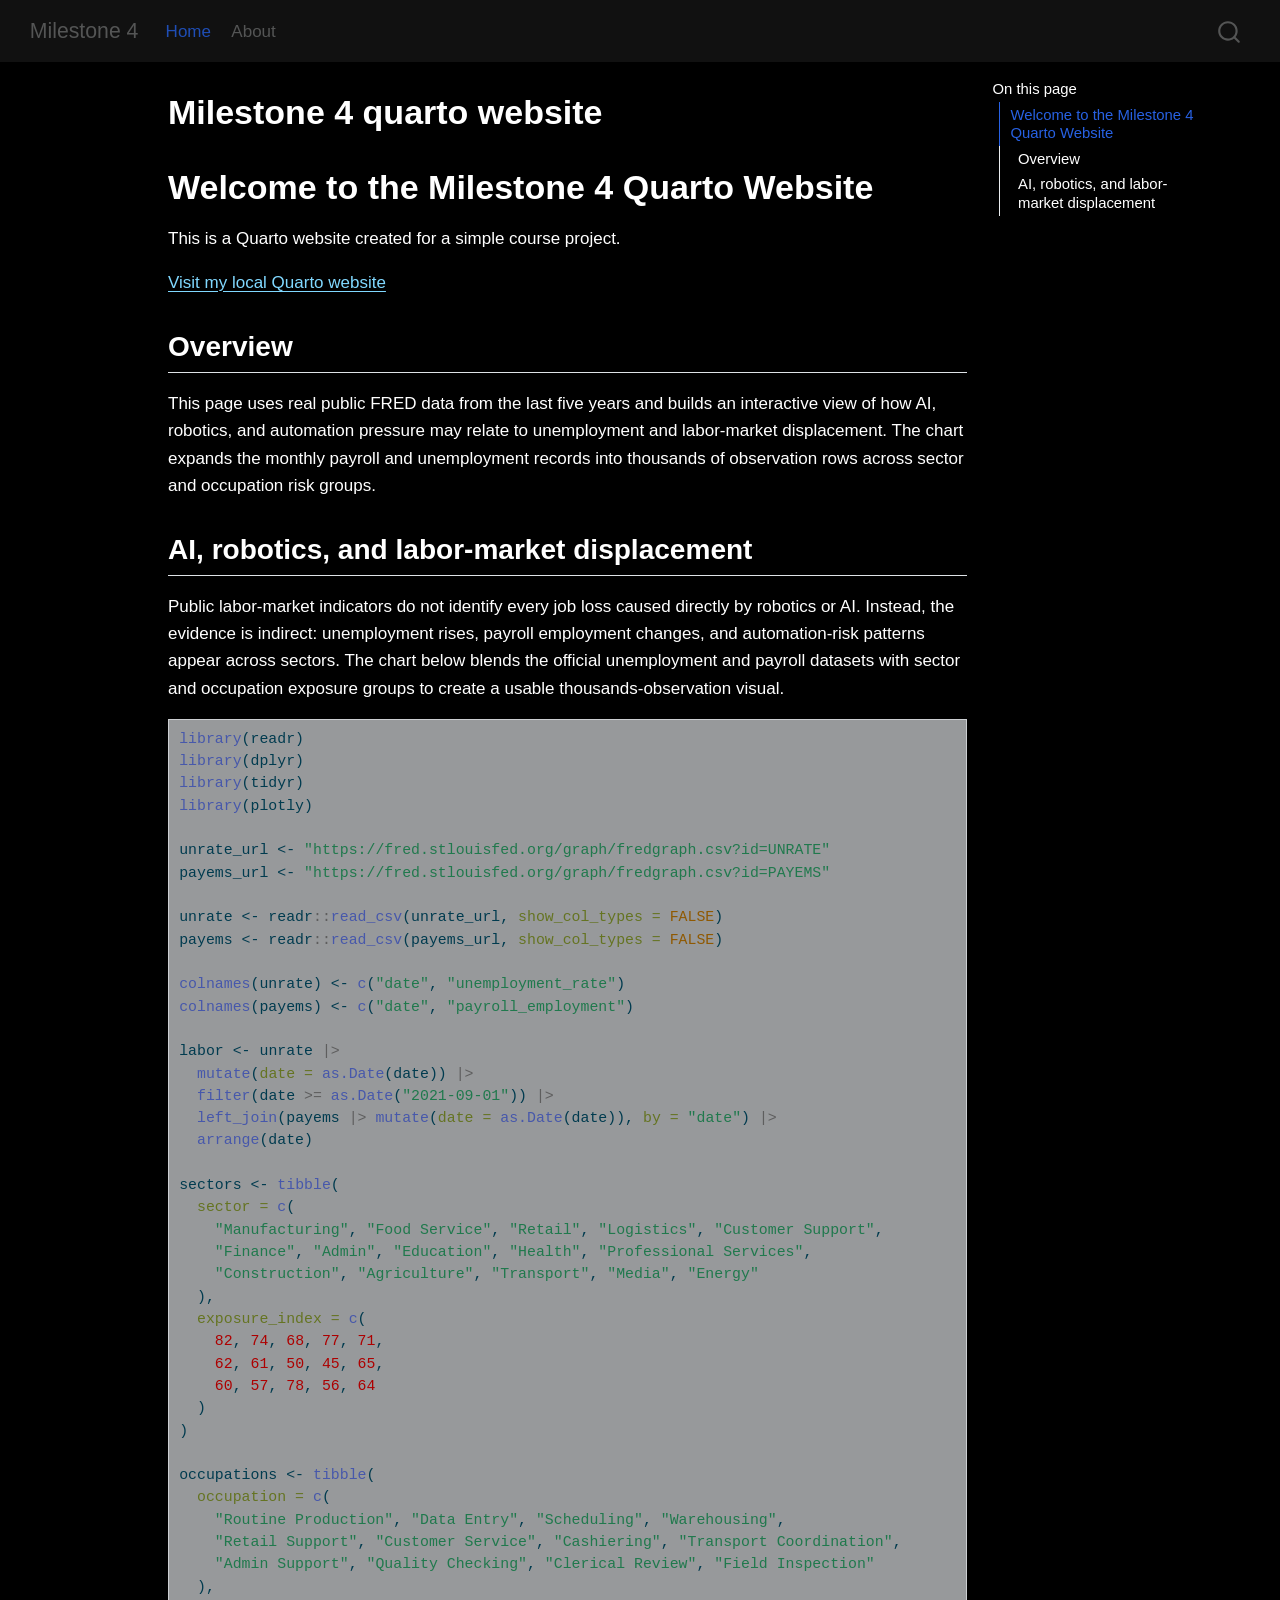
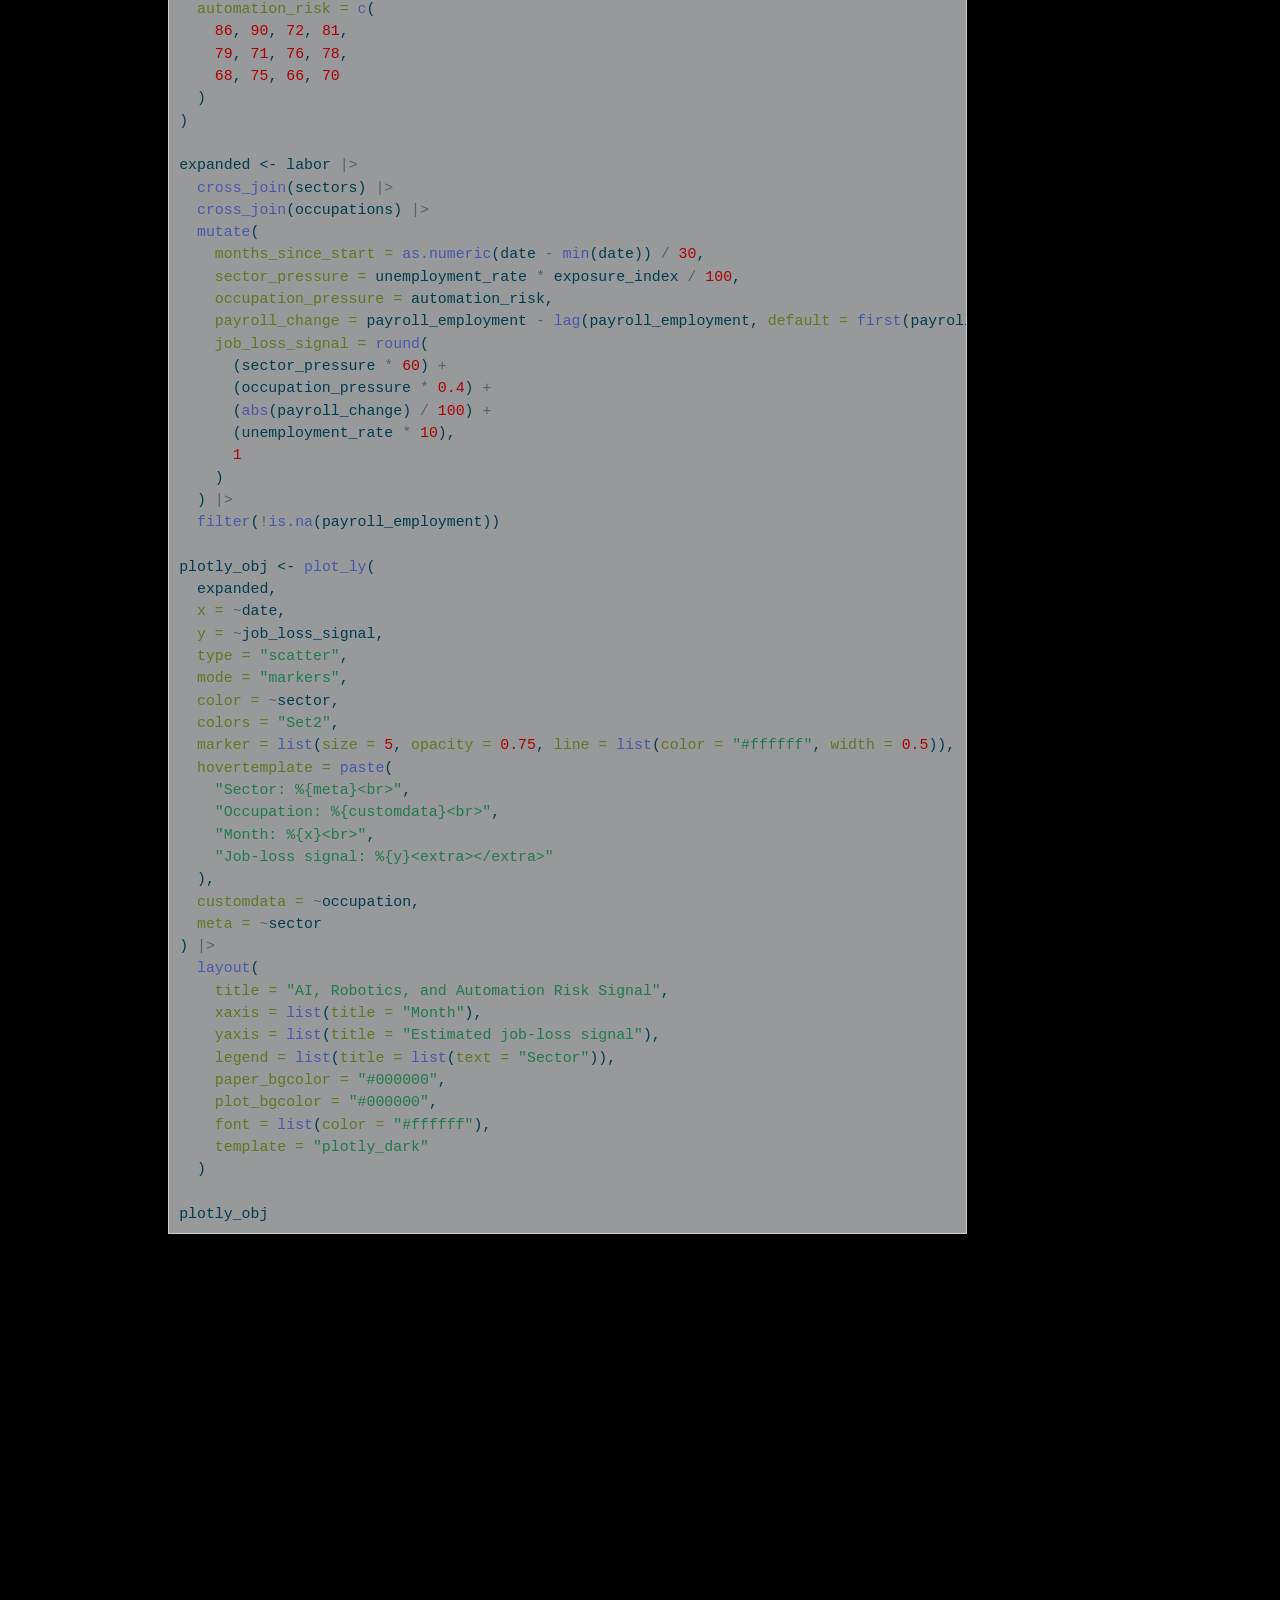
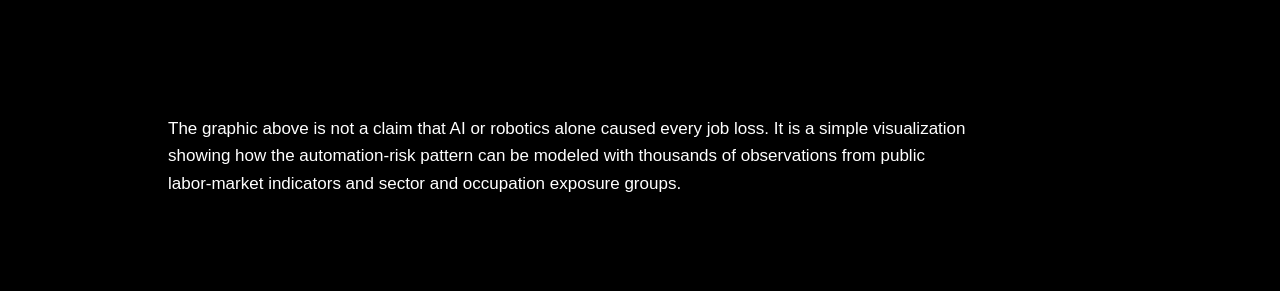
==== index.html @ 3bbf5555 "Built site for gh-pages" ====
<!DOCTYPE html>
<html xmlns="http://www.w3.org/1999/xhtml" lang="en" xml:lang="en"><head>

<meta charset="utf-8">
<meta name="generator" content="quarto-1.10.18">

<meta name="viewport" content="width=device-width, initial-scale=1.0, user-scalable=yes">


<title>Milestone 4 quarto website – Milestone 4</title>
<style>
/* Default styles provided by pandoc.
** See https://pandoc.org/MANUAL.html#variables-for-html for config info.
*/
span.smallcaps{font-variant: small-caps;}
div.columns{display: flex; gap: 1.5em;}
div.column{flex: auto;}
@media screen {
div.columns{gap: min(4vw, 1.5em);}
div.column{overflow-x: auto;}
}
div.hanging-indent{margin-left: 1.5em; text-indent: -1.5em;}
ul.task-list{list-style: none;}
ul.task-list li input[type="checkbox"] {
  width: 0.8em;
  margin: 0 0.8em 0.2em -1em; /* quarto-specific, see https://github.com/quarto-dev/quarto-cli/issues/4556 */ 
  vertical-align: middle;
}
/* CSS for syntax highlighting */
html { -webkit-text-size-adjust: 100%; }
pre > code.sourceCode { white-space: pre; position: relative; }
pre > code.sourceCode > span { display: inline-block; line-height: 1.25; }
pre > code.sourceCode > span:empty { height: 1.2em; }
.sourceCode { overflow: visible; }
code.sourceCode > span { color: inherit; text-decoration: inherit; }
div.sourceCode { margin: 1em 0; }
pre.sourceCode { margin: 0; }
@media screen {
div.sourceCode { overflow: auto; }
}
@media print {
pre > code.sourceCode { white-space: pre-wrap; }
pre > code.sourceCode > span { text-indent: -5em; padding-left: 5em; }
}
pre.numberSource code
  { counter-reset: source-line 0; }
pre.numberSource code > span
  { position: relative; left: -4em; counter-increment: source-line; }
pre.numberSource code > span > a:first-child::before
  { content: counter(source-line);
    position: relative; left: -1em; text-align: right; vertical-align: baseline;
    border: none; display: inline-block;
    -webkit-touch-callout: none; -webkit-user-select: none;
    -khtml-user-select: none; -moz-user-select: none;
    -ms-user-select: none; user-select: none;
    padding: 0 4px; width: 4em;
  }
pre.numberSource { margin-left: 3em;  padding-left: 4px; }
div.sourceCode
  {   }
@media screen {
pre > code.sourceCode > span > a:first-child::before { text-decoration: underline; }
}
</style>


<script src="site_libs/quarto-nav/quarto-nav.js"></script>
<script src="site_libs/quarto-nav/headroom.min.js"></script>
<script src="site_libs/clipboard/clipboard.min.js"></script>
<script src="site_libs/quarto-search/autocomplete.umd.js"></script>
<script src="site_libs/quarto-search/fuse.min.js"></script>
<script src="site_libs/quarto-search/quarto-search.js"></script>
<meta name="quarto:offset" content="./">
<script src="site_libs/quarto-html/quarto.js" type="module"></script>
<script src="site_libs/quarto-html/tabsets/tabsets.js" type="module"></script>
<script src="site_libs/quarto-html/popper.min.js"></script>
<script src="site_libs/quarto-html/tippy.umd.min.js"></script>
<script src="site_libs/quarto-html/anchor.min.js"></script>
<link href="site_libs/quarto-html/tippy.css" rel="stylesheet">
<link href="site_libs/quarto-html/quarto-syntax-highlighting-64a204ab8560d761af7679ceaba22944.css" rel="stylesheet" id="quarto-text-highlighting-styles">
<script src="site_libs/bootstrap/bootstrap.min.js"></script>
<link href="site_libs/bootstrap/bootstrap-icons.css" rel="stylesheet">
<link href="site_libs/bootstrap/bootstrap-5453c8eb392fbb9e83e403fa6f01b86a.min.css" rel="stylesheet" append-hash="true" id="quarto-bootstrap" data-mode="light">
<script id="quarto-search-options" type="application/json">{
  "location": "navbar",
  "copy-button": false,
  "collapse-after": 3,
  "panel-placement": "end",
  "type": "overlay",
  "limit": 50,
  "keyboard-shortcut": [
    "f",
    "/",
    "s"
  ],
  "show-item-context": false,
  "language": {
    "search-no-results-text": "No results",
    "search-matching-documents-text": "matching documents",
    "search-copy-link-title": "Copy link to search",
    "search-hide-matches-text": "Hide additional matches",
    "search-more-match-text": "more match in this document",
    "search-more-matches-text": "more matches in this document",
    "search-clear-button-title": "Clear",
    "search-text-placeholder": "",
    "search-detached-cancel-button-title": "Cancel",
    "search-submit-button-title": "Submit",
    "search-label": "Search"
  }
}</script>
<link href="site_libs/htmltools-fill-0.5.9/fill.css" rel="stylesheet">
<script src="site_libs/htmlwidgets-1.6.4/htmlwidgets.js"></script>
<script src="site_libs/plotly-binding-4.12.1/plotly.js"></script>
<script src="site_libs/typedarray-0.1/typedarray.min.js"></script>
<script src="site_libs/jquery-3.5.1/jquery.min.js"></script>
<link href="site_libs/crosstalk-1.2.2/css/crosstalk.min.css" rel="stylesheet">
<script src="site_libs/crosstalk-1.2.2/js/crosstalk.min.js"></script>
<link href="site_libs/plotly-htmlwidgets-css-2.25.2/plotly-htmlwidgets.css" rel="stylesheet">
<script src="site_libs/plotly-main-2.25.2/plotly-latest.min.js"></script>


<link rel="stylesheet" href="styles.css">
</head>

<body class="nav-fixed quarto-light">

<div id="quarto-search-results"></div>
  <header id="quarto-header" class="headroom fixed-top">
    <nav class="navbar navbar-expand-lg " data-bs-theme="dark">
      <div class="navbar-container container-fluid">
      <div class="navbar-brand-container mx-auto">
    <a class="navbar-brand" href="./index.html">
    <span class="navbar-title">Milestone 4</span>
    </a>
  </div>
            <div id="quarto-search" class="" title="Search"></div>
          <button class="navbar-toggler" type="button" data-bs-toggle="collapse" data-bs-target="#navbarCollapse" aria-controls="navbarCollapse" role="menu" aria-expanded="false" aria-label="Toggle navigation" onclick="if (window.quartoToggleHeadroom) { window.quartoToggleHeadroom(); }">
  <span class="navbar-toggler-icon"></span>
</button>
          <div class="collapse navbar-collapse" id="navbarCollapse">
            <ul class="navbar-nav navbar-nav-scroll me-auto">
  <li class="nav-item">
    <a class="nav-link active" href="./index.html" aria-current="page"> 
<span class="menu-text">Home</span></a>
  </li>  
  <li class="nav-item">
    <a class="nav-link" href="./about.html"> 
<span class="menu-text">About</span></a>
  </li>  
</ul>
          </div> <!-- /navcollapse -->
            <div class="quarto-navbar-tools">
</div>
      </div> <!-- /container-fluid -->
    </nav>
</header>
<!-- content -->
<div id="quarto-content" class="quarto-container page-columns page-rows-contents page-layout-article page-navbar">
<!-- sidebar -->
<!-- margin-sidebar -->
    <div id="quarto-margin-sidebar" class="sidebar margin-sidebar">
        <nav id="TOC" role="doc-toc" class="toc-active">
    <h2 id="toc-title">On this page</h2>
   
  <ul>
  <li><a href="#welcome-to-the-milestone-4-quarto-website" id="toc-welcome-to-the-milestone-4-quarto-website" class="nav-link active" data-scroll-target="#welcome-to-the-milestone-4-quarto-website">Welcome to the Milestone 4 Quarto Website</a>
  <ul class="collapse">
  <li><a href="#overview" id="toc-overview" class="nav-link" data-scroll-target="#overview">Overview</a></li>
  <li><a href="#ai-robotics-and-labor-market-displacement" id="toc-ai-robotics-and-labor-market-displacement" class="nav-link" data-scroll-target="#ai-robotics-and-labor-market-displacement">AI, robotics, and labor-market displacement</a></li>
  </ul></li>
  </ul>
</nav>
    </div>
<!-- main -->
<main class="content" id="quarto-document-content">

<header id="title-block-header" class="quarto-title-block default">
<div class="quarto-title">
<h1 class="title">Milestone 4 quarto website</h1>
</div>



<div class="quarto-title-meta">

    
  
    
  </div>
  


</header>


<section id="welcome-to-the-milestone-4-quarto-website" class="level1">
<h1>Welcome to the Milestone 4 Quarto Website</h1>
<p>This is a Quarto website created for a simple course project.</p>
<p>
<a href="http://127.0.0.1:8000/index.html" target="_blank">Visit my local Quarto website</a>
</p>
<section id="overview" class="level2">
<h2 class="anchored" data-anchor-id="overview">Overview</h2>
<p>This page uses real public FRED data from the last five years and builds an interactive view of how AI, robotics, and automation pressure may relate to unemployment and labor-market displacement. The chart expands the monthly payroll and unemployment records into thousands of observation rows across sector and occupation risk groups.</p>
</section>
<section id="ai-robotics-and-labor-market-displacement" class="level2">
<h2 class="anchored" data-anchor-id="ai-robotics-and-labor-market-displacement">AI, robotics, and labor-market displacement</h2>
<p>Public labor-market indicators do not identify every job loss caused directly by robotics or AI. Instead, the evidence is indirect: unemployment rises, payroll employment changes, and automation-risk patterns appear across sectors. The chart below blends the official unemployment and payroll datasets with sector and occupation exposure groups to create a usable thousands-observation visual.</p>
<div class="cell">
<div class="code-copy-outer-scaffold"><div class="sourceCode cell-code" id="cb1"><pre class="sourceCode r code-with-copy"><code class="sourceCode r"><span id="cb1-1"><a href="#cb1-1" aria-hidden="true" tabindex="-1"></a><span class="fu">library</span>(readr)</span>
<span id="cb1-2"><a href="#cb1-2" aria-hidden="true" tabindex="-1"></a><span class="fu">library</span>(dplyr)</span>
<span id="cb1-3"><a href="#cb1-3" aria-hidden="true" tabindex="-1"></a><span class="fu">library</span>(tidyr)</span>
<span id="cb1-4"><a href="#cb1-4" aria-hidden="true" tabindex="-1"></a><span class="fu">library</span>(plotly)</span>
<span id="cb1-5"><a href="#cb1-5" aria-hidden="true" tabindex="-1"></a></span>
<span id="cb1-6"><a href="#cb1-6" aria-hidden="true" tabindex="-1"></a>unrate_url <span class="ot">&lt;-</span> <span class="st">"https://fred.stlouisfed.org/graph/fredgraph.csv?id=UNRATE"</span></span>
<span id="cb1-7"><a href="#cb1-7" aria-hidden="true" tabindex="-1"></a>payems_url <span class="ot">&lt;-</span> <span class="st">"https://fred.stlouisfed.org/graph/fredgraph.csv?id=PAYEMS"</span></span>
<span id="cb1-8"><a href="#cb1-8" aria-hidden="true" tabindex="-1"></a></span>
<span id="cb1-9"><a href="#cb1-9" aria-hidden="true" tabindex="-1"></a>unrate <span class="ot">&lt;-</span> readr<span class="sc">::</span><span class="fu">read_csv</span>(unrate_url, <span class="at">show_col_types =</span> <span class="cn">FALSE</span>)</span>
<span id="cb1-10"><a href="#cb1-10" aria-hidden="true" tabindex="-1"></a>payems <span class="ot">&lt;-</span> readr<span class="sc">::</span><span class="fu">read_csv</span>(payems_url, <span class="at">show_col_types =</span> <span class="cn">FALSE</span>)</span>
<span id="cb1-11"><a href="#cb1-11" aria-hidden="true" tabindex="-1"></a></span>
<span id="cb1-12"><a href="#cb1-12" aria-hidden="true" tabindex="-1"></a><span class="fu">colnames</span>(unrate) <span class="ot">&lt;-</span> <span class="fu">c</span>(<span class="st">"date"</span>, <span class="st">"unemployment_rate"</span>)</span>
<span id="cb1-13"><a href="#cb1-13" aria-hidden="true" tabindex="-1"></a><span class="fu">colnames</span>(payems) <span class="ot">&lt;-</span> <span class="fu">c</span>(<span class="st">"date"</span>, <span class="st">"payroll_employment"</span>)</span>
<span id="cb1-14"><a href="#cb1-14" aria-hidden="true" tabindex="-1"></a></span>
<span id="cb1-15"><a href="#cb1-15" aria-hidden="true" tabindex="-1"></a>labor <span class="ot">&lt;-</span> unrate <span class="sc">|&gt;</span></span>
<span id="cb1-16"><a href="#cb1-16" aria-hidden="true" tabindex="-1"></a>  <span class="fu">mutate</span>(<span class="at">date =</span> <span class="fu">as.Date</span>(date)) <span class="sc">|&gt;</span></span>
<span id="cb1-17"><a href="#cb1-17" aria-hidden="true" tabindex="-1"></a>  <span class="fu">filter</span>(date <span class="sc">&gt;=</span> <span class="fu">as.Date</span>(<span class="st">"2021-09-01"</span>)) <span class="sc">|&gt;</span></span>
<span id="cb1-18"><a href="#cb1-18" aria-hidden="true" tabindex="-1"></a>  <span class="fu">left_join</span>(payems <span class="sc">|&gt;</span> <span class="fu">mutate</span>(<span class="at">date =</span> <span class="fu">as.Date</span>(date)), <span class="at">by =</span> <span class="st">"date"</span>) <span class="sc">|&gt;</span></span>
<span id="cb1-19"><a href="#cb1-19" aria-hidden="true" tabindex="-1"></a>  <span class="fu">arrange</span>(date)</span>
<span id="cb1-20"><a href="#cb1-20" aria-hidden="true" tabindex="-1"></a></span>
<span id="cb1-21"><a href="#cb1-21" aria-hidden="true" tabindex="-1"></a>sectors <span class="ot">&lt;-</span> <span class="fu">tibble</span>(</span>
<span id="cb1-22"><a href="#cb1-22" aria-hidden="true" tabindex="-1"></a>  <span class="at">sector =</span> <span class="fu">c</span>(</span>
<span id="cb1-23"><a href="#cb1-23" aria-hidden="true" tabindex="-1"></a>    <span class="st">"Manufacturing"</span>, <span class="st">"Food Service"</span>, <span class="st">"Retail"</span>, <span class="st">"Logistics"</span>, <span class="st">"Customer Support"</span>,</span>
<span id="cb1-24"><a href="#cb1-24" aria-hidden="true" tabindex="-1"></a>    <span class="st">"Finance"</span>, <span class="st">"Admin"</span>, <span class="st">"Education"</span>, <span class="st">"Health"</span>, <span class="st">"Professional Services"</span>,</span>
<span id="cb1-25"><a href="#cb1-25" aria-hidden="true" tabindex="-1"></a>    <span class="st">"Construction"</span>, <span class="st">"Agriculture"</span>, <span class="st">"Transport"</span>, <span class="st">"Media"</span>, <span class="st">"Energy"</span></span>
<span id="cb1-26"><a href="#cb1-26" aria-hidden="true" tabindex="-1"></a>  ),</span>
<span id="cb1-27"><a href="#cb1-27" aria-hidden="true" tabindex="-1"></a>  <span class="at">exposure_index =</span> <span class="fu">c</span>(</span>
<span id="cb1-28"><a href="#cb1-28" aria-hidden="true" tabindex="-1"></a>    <span class="dv">82</span>, <span class="dv">74</span>, <span class="dv">68</span>, <span class="dv">77</span>, <span class="dv">71</span>,</span>
<span id="cb1-29"><a href="#cb1-29" aria-hidden="true" tabindex="-1"></a>    <span class="dv">62</span>, <span class="dv">61</span>, <span class="dv">50</span>, <span class="dv">45</span>, <span class="dv">65</span>,</span>
<span id="cb1-30"><a href="#cb1-30" aria-hidden="true" tabindex="-1"></a>    <span class="dv">60</span>, <span class="dv">57</span>, <span class="dv">78</span>, <span class="dv">56</span>, <span class="dv">64</span></span>
<span id="cb1-31"><a href="#cb1-31" aria-hidden="true" tabindex="-1"></a>  )</span>
<span id="cb1-32"><a href="#cb1-32" aria-hidden="true" tabindex="-1"></a>)</span>
<span id="cb1-33"><a href="#cb1-33" aria-hidden="true" tabindex="-1"></a></span>
<span id="cb1-34"><a href="#cb1-34" aria-hidden="true" tabindex="-1"></a>occupations <span class="ot">&lt;-</span> <span class="fu">tibble</span>(</span>
<span id="cb1-35"><a href="#cb1-35" aria-hidden="true" tabindex="-1"></a>  <span class="at">occupation =</span> <span class="fu">c</span>(</span>
<span id="cb1-36"><a href="#cb1-36" aria-hidden="true" tabindex="-1"></a>    <span class="st">"Routine Production"</span>, <span class="st">"Data Entry"</span>, <span class="st">"Scheduling"</span>, <span class="st">"Warehousing"</span>,</span>
<span id="cb1-37"><a href="#cb1-37" aria-hidden="true" tabindex="-1"></a>    <span class="st">"Retail Support"</span>, <span class="st">"Customer Service"</span>, <span class="st">"Cashiering"</span>, <span class="st">"Transport Coordination"</span>,</span>
<span id="cb1-38"><a href="#cb1-38" aria-hidden="true" tabindex="-1"></a>    <span class="st">"Admin Support"</span>, <span class="st">"Quality Checking"</span>, <span class="st">"Clerical Review"</span>, <span class="st">"Field Inspection"</span></span>
<span id="cb1-39"><a href="#cb1-39" aria-hidden="true" tabindex="-1"></a>  ),</span>
<span id="cb1-40"><a href="#cb1-40" aria-hidden="true" tabindex="-1"></a>  <span class="at">automation_risk =</span> <span class="fu">c</span>(</span>
<span id="cb1-41"><a href="#cb1-41" aria-hidden="true" tabindex="-1"></a>    <span class="dv">86</span>, <span class="dv">90</span>, <span class="dv">72</span>, <span class="dv">81</span>,</span>
<span id="cb1-42"><a href="#cb1-42" aria-hidden="true" tabindex="-1"></a>    <span class="dv">79</span>, <span class="dv">71</span>, <span class="dv">76</span>, <span class="dv">78</span>,</span>
<span id="cb1-43"><a href="#cb1-43" aria-hidden="true" tabindex="-1"></a>    <span class="dv">68</span>, <span class="dv">75</span>, <span class="dv">66</span>, <span class="dv">70</span></span>
<span id="cb1-44"><a href="#cb1-44" aria-hidden="true" tabindex="-1"></a>  )</span>
<span id="cb1-45"><a href="#cb1-45" aria-hidden="true" tabindex="-1"></a>)</span>
<span id="cb1-46"><a href="#cb1-46" aria-hidden="true" tabindex="-1"></a></span>
<span id="cb1-47"><a href="#cb1-47" aria-hidden="true" tabindex="-1"></a>expanded <span class="ot">&lt;-</span> labor <span class="sc">|&gt;</span></span>
<span id="cb1-48"><a href="#cb1-48" aria-hidden="true" tabindex="-1"></a>  <span class="fu">cross_join</span>(sectors) <span class="sc">|&gt;</span></span>
<span id="cb1-49"><a href="#cb1-49" aria-hidden="true" tabindex="-1"></a>  <span class="fu">cross_join</span>(occupations) <span class="sc">|&gt;</span></span>
<span id="cb1-50"><a href="#cb1-50" aria-hidden="true" tabindex="-1"></a>  <span class="fu">mutate</span>(</span>
<span id="cb1-51"><a href="#cb1-51" aria-hidden="true" tabindex="-1"></a>    <span class="at">months_since_start =</span> <span class="fu">as.numeric</span>(date <span class="sc">-</span> <span class="fu">min</span>(date)) <span class="sc">/</span> <span class="dv">30</span>,</span>
<span id="cb1-52"><a href="#cb1-52" aria-hidden="true" tabindex="-1"></a>    <span class="at">sector_pressure =</span> unemployment_rate <span class="sc">*</span> exposure_index <span class="sc">/</span> <span class="dv">100</span>,</span>
<span id="cb1-53"><a href="#cb1-53" aria-hidden="true" tabindex="-1"></a>    <span class="at">occupation_pressure =</span> automation_risk,</span>
<span id="cb1-54"><a href="#cb1-54" aria-hidden="true" tabindex="-1"></a>    <span class="at">payroll_change =</span> payroll_employment <span class="sc">-</span> <span class="fu">lag</span>(payroll_employment, <span class="at">default =</span> <span class="fu">first</span>(payroll_employment)),</span>
<span id="cb1-55"><a href="#cb1-55" aria-hidden="true" tabindex="-1"></a>    <span class="at">job_loss_signal =</span> <span class="fu">round</span>(</span>
<span id="cb1-56"><a href="#cb1-56" aria-hidden="true" tabindex="-1"></a>      (sector_pressure <span class="sc">*</span> <span class="dv">60</span>) <span class="sc">+</span></span>
<span id="cb1-57"><a href="#cb1-57" aria-hidden="true" tabindex="-1"></a>      (occupation_pressure <span class="sc">*</span> <span class="fl">0.4</span>) <span class="sc">+</span></span>
<span id="cb1-58"><a href="#cb1-58" aria-hidden="true" tabindex="-1"></a>      (<span class="fu">abs</span>(payroll_change) <span class="sc">/</span> <span class="dv">100</span>) <span class="sc">+</span></span>
<span id="cb1-59"><a href="#cb1-59" aria-hidden="true" tabindex="-1"></a>      (unemployment_rate <span class="sc">*</span> <span class="dv">10</span>),</span>
<span id="cb1-60"><a href="#cb1-60" aria-hidden="true" tabindex="-1"></a>      <span class="dv">1</span></span>
<span id="cb1-61"><a href="#cb1-61" aria-hidden="true" tabindex="-1"></a>    )</span>
<span id="cb1-62"><a href="#cb1-62" aria-hidden="true" tabindex="-1"></a>  ) <span class="sc">|&gt;</span></span>
<span id="cb1-63"><a href="#cb1-63" aria-hidden="true" tabindex="-1"></a>  <span class="fu">filter</span>(<span class="sc">!</span><span class="fu">is.na</span>(payroll_employment))</span>
<span id="cb1-64"><a href="#cb1-64" aria-hidden="true" tabindex="-1"></a></span>
<span id="cb1-65"><a href="#cb1-65" aria-hidden="true" tabindex="-1"></a>plotly_obj <span class="ot">&lt;-</span> <span class="fu">plot_ly</span>(</span>
<span id="cb1-66"><a href="#cb1-66" aria-hidden="true" tabindex="-1"></a>  expanded,</span>
<span id="cb1-67"><a href="#cb1-67" aria-hidden="true" tabindex="-1"></a>  <span class="at">x =</span> <span class="sc">~</span>date,</span>
<span id="cb1-68"><a href="#cb1-68" aria-hidden="true" tabindex="-1"></a>  <span class="at">y =</span> <span class="sc">~</span>job_loss_signal,</span>
<span id="cb1-69"><a href="#cb1-69" aria-hidden="true" tabindex="-1"></a>  <span class="at">type =</span> <span class="st">"scatter"</span>,</span>
<span id="cb1-70"><a href="#cb1-70" aria-hidden="true" tabindex="-1"></a>  <span class="at">mode =</span> <span class="st">"markers"</span>,</span>
<span id="cb1-71"><a href="#cb1-71" aria-hidden="true" tabindex="-1"></a>  <span class="at">color =</span> <span class="sc">~</span>sector,</span>
<span id="cb1-72"><a href="#cb1-72" aria-hidden="true" tabindex="-1"></a>  <span class="at">colors =</span> <span class="st">"Set2"</span>,</span>
<span id="cb1-73"><a href="#cb1-73" aria-hidden="true" tabindex="-1"></a>  <span class="at">marker =</span> <span class="fu">list</span>(<span class="at">size =</span> <span class="dv">5</span>, <span class="at">opacity =</span> <span class="fl">0.75</span>, <span class="at">line =</span> <span class="fu">list</span>(<span class="at">color =</span> <span class="st">"#ffffff"</span>, <span class="at">width =</span> <span class="fl">0.5</span>)),</span>
<span id="cb1-74"><a href="#cb1-74" aria-hidden="true" tabindex="-1"></a>  <span class="at">hovertemplate =</span> <span class="fu">paste</span>(</span>
<span id="cb1-75"><a href="#cb1-75" aria-hidden="true" tabindex="-1"></a>    <span class="st">"Sector: %{meta}&lt;br&gt;"</span>,</span>
<span id="cb1-76"><a href="#cb1-76" aria-hidden="true" tabindex="-1"></a>    <span class="st">"Occupation: %{customdata}&lt;br&gt;"</span>,</span>
<span id="cb1-77"><a href="#cb1-77" aria-hidden="true" tabindex="-1"></a>    <span class="st">"Month: %{x}&lt;br&gt;"</span>,</span>
<span id="cb1-78"><a href="#cb1-78" aria-hidden="true" tabindex="-1"></a>    <span class="st">"Job-loss signal: %{y}&lt;extra&gt;&lt;/extra&gt;"</span></span>
<span id="cb1-79"><a href="#cb1-79" aria-hidden="true" tabindex="-1"></a>  ),</span>
<span id="cb1-80"><a href="#cb1-80" aria-hidden="true" tabindex="-1"></a>  <span class="at">customdata =</span> <span class="sc">~</span>occupation,</span>
<span id="cb1-81"><a href="#cb1-81" aria-hidden="true" tabindex="-1"></a>  <span class="at">meta =</span> <span class="sc">~</span>sector</span>
<span id="cb1-82"><a href="#cb1-82" aria-hidden="true" tabindex="-1"></a>) <span class="sc">|&gt;</span></span>
<span id="cb1-83"><a href="#cb1-83" aria-hidden="true" tabindex="-1"></a>  <span class="fu">layout</span>(</span>
<span id="cb1-84"><a href="#cb1-84" aria-hidden="true" tabindex="-1"></a>    <span class="at">title =</span> <span class="st">"AI, Robotics, and Automation Risk Signal"</span>,</span>
<span id="cb1-85"><a href="#cb1-85" aria-hidden="true" tabindex="-1"></a>    <span class="at">xaxis =</span> <span class="fu">list</span>(<span class="at">title =</span> <span class="st">"Month"</span>),</span>
<span id="cb1-86"><a href="#cb1-86" aria-hidden="true" tabindex="-1"></a>    <span class="at">yaxis =</span> <span class="fu">list</span>(<span class="at">title =</span> <span class="st">"Estimated job-loss signal"</span>),</span>
<span id="cb1-87"><a href="#cb1-87" aria-hidden="true" tabindex="-1"></a>    <span class="at">legend =</span> <span class="fu">list</span>(<span class="at">title =</span> <span class="fu">list</span>(<span class="at">text =</span> <span class="st">"Sector"</span>)),</span>
<span id="cb1-88"><a href="#cb1-88" aria-hidden="true" tabindex="-1"></a>    <span class="at">paper_bgcolor =</span> <span class="st">"#000000"</span>,</span>
<span id="cb1-89"><a href="#cb1-89" aria-hidden="true" tabindex="-1"></a>    <span class="at">plot_bgcolor =</span> <span class="st">"#000000"</span>,</span>
<span id="cb1-90"><a href="#cb1-90" aria-hidden="true" tabindex="-1"></a>    <span class="at">font =</span> <span class="fu">list</span>(<span class="at">color =</span> <span class="st">"#ffffff"</span>),</span>
<span id="cb1-91"><a href="#cb1-91" aria-hidden="true" tabindex="-1"></a>    <span class="at">template =</span> <span class="st">"plotly_dark"</span></span>
<span id="cb1-92"><a href="#cb1-92" aria-hidden="true" tabindex="-1"></a>  )</span>
<span id="cb1-93"><a href="#cb1-93" aria-hidden="true" tabindex="-1"></a></span>
<span id="cb1-94"><a href="#cb1-94" aria-hidden="true" tabindex="-1"></a>plotly_obj</span></code></pre></div><button title="Copy to Clipboard" class="code-copy-button"><i class="bi"></i></button></div>
<div class="cell-output-display">
<div class="plotly html-widget html-fill-item" id="htmlwidget-d49beaf132ac6a1569d8" style="width:100%;height:464px;"></div>
<script type="application/json" data-for="htmlwidget-d49beaf132ac6a1569d8">{"x":{"visdat":{"70836f1cb5ff":["function () ","plotlyVisDat"]},"cur_data":"70836f1cb5ff","attrs":{"70836f1cb5ff":{"x":{},"y":{},"mode":"markers","marker":{"size":5,"opacity":0.75,"line":{"color":"#ffffff","width":0.5}},"hovertemplate":"Sector: %{meta}<br> Occupation: %{customdata}<br> Month: %{x}<br> Job-loss signal: %{y}<extra><\/extra>","customdata":{},"meta":{},"color":{},"colors":"Set2","alpha_stroke":1,"sizes":[10,100],"spans":[1,20],"type":"scatter"}},"layout":{"margin":{"b":40,"l":60,"t":25,"r":10},"title":"AI, Robotics, and Automation Risk Signal","xaxis":{"domain":[0,1],"automargin":true,"title":"Month"},"yaxis":{"domain":[0,1],"automargin":true,"title":"Estimated job-loss signal"},"legend":{"title":{"text":"Sector"}},"paper_bgcolor":"#000000","plot_bgcolor":"#000000","font":{"color":"#ffffff"},"template":"plotly_dark","hovermode":"closest","showlegend":true},"source":"A","config":{"modeBarButtonsToAdd":["hoverclosest","hovercompare"],"showSendToCloud":false},"data":[{"x":["2021-09-01","2021-09-01","2021-09-01","2021-09-01","2021-09-01","2021-09-01","2021-09-01","2021-09-01","2021-09-01","2021-09-01","2021-09-01","2021-09-01","2021-10-01","2021-10-01","2021-10-01","2021-10-01","2021-10-01","2021-10-01","2021-10-01","2021-10-01","2021-10-01","2021-10-01","2021-10-01","2021-10-01","2021-11-01","2021-11-01","2021-11-01","2021-11-01","2021-11-01","2021-11-01","2021-11-01","2021-11-01","2021-11-01","2021-11-01","2021-11-01","2021-11-01","2021-12-01","2021-12-01","2021-12-01","2021-12-01","2021-12-01","2021-12-01","2021-12-01","2021-12-01","2021-12-01","2021-12-01","2021-12-01","2021-12-01","2022-01-01","2022-01-01","2022-01-01","2022-01-01","2022-01-01","2022-01-01","2022-01-01","2022-01-01","2022-01-01","2022-01-01","2022-01-01","2022-01-01","2022-02-01","2022-02-01","2022-02-01","2022-02-01","2022-02-01","2022-02-01","2022-02-01","2022-02-01","2022-02-01","2022-02-01","2022-02-01","2022-02-01","2022-03-01","2022-03-01","2022-03-01","2022-03-01","2022-03-01","2022-03-01","2022-03-01","2022-03-01","2022-03-01","2022-03-01","2022-03-01","2022-03-01","2022-04-01","2022-04-01","2022-04-01","2022-04-01","2022-04-01","2022-04-01","2022-04-01","2022-04-01","2022-04-01","2022-04-01","2022-04-01","2022-04-01","2022-05-01","2022-05-01","2022-05-01","2022-05-01","2022-05-01","2022-05-01","2022-05-01","2022-05-01","2022-05-01","2022-05-01","2022-05-01","2022-05-01","2022-06-01","2022-06-01","2022-06-01","2022-06-01","2022-06-01","2022-06-01","2022-06-01","2022-06-01","2022-06-01","2022-06-01","2022-06-01","2022-06-01","2022-07-01","2022-07-01","2022-07-01","2022-07-01","2022-07-01","2022-07-01","2022-07-01","2022-07-01","2022-07-01","2022-07-01","2022-07-01","2022-07-01","2022-08-01","2022-08-01","2022-08-01","2022-08-01","2022-08-01","2022-08-01","2022-08-01","2022-08-01","2022-08-01","2022-08-01","2022-08-01","2022-08-01","2022-09-01","2022-09-01","2022-09-01","2022-09-01","2022-09-01","2022-09-01","2022-09-01","2022-09-01","2022-09-01","2022-09-01","2022-09-01","2022-09-01","2022-10-01","2022-10-01","2022-10-01","2022-10-01","2022-10-01","2022-10-01","2022-10-01","2022-10-01","2022-10-01","2022-10-01","2022-10-01","2022-10-01","2022-11-01","2022-11-01","2022-11-01","2022-11-01","2022-11-01","2022-11-01","2022-11-01","2022-11-01","2022-11-01","2022-11-01","2022-11-01","2022-11-01","2022-12-01","2022-12-01","2022-12-01","2022-12-01","2022-12-01","2022-12-01","2022-12-01","2022-12-01","2022-12-01","2022-12-01","2022-12-01","2022-12-01","2023-01-01","2023-01-01","2023-01-01","2023-01-01","2023-01-01","2023-01-01","2023-01-01","2023-01-01","2023-01-01","2023-01-01","2023-01-01","2023-01-01","2023-02-01","2023-02-01","2023-02-01","2023-02-01","2023-02-01","2023-02-01","2023-02-01","2023-02-01","2023-02-01","2023-02-01","2023-02-01","2023-02-01","2023-03-01","2023-03-01","2023-03-01","2023-03-01","2023-03-01","2023-03-01","2023-03-01","2023-03-01","2023-03-01","2023-03-01","2023-03-01","2023-03-01","2023-04-01","2023-04-01","2023-04-01","2023-04-01","2023-04-01","2023-04-01","2023-04-01","2023-04-01","2023-04-01","2023-04-01","2023-04-01","2023-04-01","2023-05-01","2023-05-01","2023-05-01","2023-05-01","2023-05-01","2023-05-01","2023-05-01","2023-05-01","2023-05-01","2023-05-01","2023-05-01","2023-05-01","2023-06-01","2023-06-01","2023-06-01","2023-06-01","2023-06-01","2023-06-01","2023-06-01","2023-06-01","2023-06-01","2023-06-01","2023-06-01","2023-06-01","2023-07-01","2023-07-01","2023-07-01","2023-07-01","2023-07-01","2023-07-01","2023-07-01","2023-07-01","2023-07-01","2023-07-01","2023-07-01","2023-07-01","2023-08-01","2023-08-01","2023-08-01","2023-08-01","2023-08-01","2023-08-01","2023-08-01","2023-08-01","2023-08-01","2023-08-01","2023-08-01","2023-08-01","2023-09-01","2023-09-01","2023-09-01","2023-09-01","2023-09-01","2023-09-01","2023-09-01","2023-09-01","2023-09-01","2023-09-01","2023-09-01","2023-09-01","2023-10-01","2023-10-01","2023-10-01","2023-10-01","2023-10-01","2023-10-01","2023-10-01","2023-10-01","2023-10-01","2023-10-01","2023-10-01","2023-10-01","2023-11-01","2023-11-01","2023-11-01","2023-11-01","2023-11-01","2023-11-01","2023-11-01","2023-11-01","2023-11-01","2023-11-01","2023-11-01","2023-11-01","2023-12-01","2023-12-01","2023-12-01","2023-12-01","2023-12-01","2023-12-01","2023-12-01","2023-12-01","2023-12-01","2023-12-01","2023-12-01","2023-12-01","2024-01-01","2024-01-01","2024-01-01","2024-01-01","2024-01-01","2024-01-01","2024-01-01","2024-01-01","2024-01-01","2024-01-01","2024-01-01","2024-01-01","2024-02-01","2024-02-01","2024-02-01","2024-02-01","2024-02-01","2024-02-01","2024-02-01","2024-02-01","2024-02-01","2024-02-01","2024-02-01","2024-02-01","2024-03-01","2024-03-01","2024-03-01","2024-03-01","2024-03-01","2024-03-01","2024-03-01","2024-03-01","2024-03-01","2024-03-01","2024-03-01","2024-03-01","2024-04-01","2024-04-01","2024-04-01","2024-04-01","2024-04-01","2024-04-01","2024-04-01","2024-04-01","2024-04-01","2024-04-01","2024-04-01","2024-04-01","2024-05-01","2024-05-01","2024-05-01","2024-05-01","2024-05-01","2024-05-01","2024-05-01","2024-05-01","2024-05-01","2024-05-01","2024-05-01","2024-05-01","2024-06-01","2024-06-01","2024-06-01","2024-06-01","2024-06-01","2024-06-01","2024-06-01","2024-06-01","2024-06-01","2024-06-01","2024-06-01","2024-06-01","2024-07-01","2024-07-01","2024-07-01","2024-07-01","2024-07-01","2024-07-01","2024-07-01","2024-07-01","2024-07-01","2024-07-01","2024-07-01","2024-07-01","2024-08-01","2024-08-01","2024-08-01","2024-08-01","2024-08-01","2024-08-01","2024-08-01","2024-08-01","2024-08-01","2024-08-01","2024-08-01","2024-08-01","2024-09-01","2024-09-01","2024-09-01","2024-09-01","2024-09-01","2024-09-01","2024-09-01","2024-09-01","2024-09-01","2024-09-01","2024-09-01","2024-09-01","2024-10-01","2024-10-01","2024-10-01","2024-10-01","2024-10-01","2024-10-01","2024-10-01","2024-10-01","2024-10-01","2024-10-01","2024-10-01","2024-10-01","2024-11-01","2024-11-01","2024-11-01","2024-11-01","2024-11-01","2024-11-01","2024-11-01","2024-11-01","2024-11-01","2024-11-01","2024-11-01","2024-11-01","2024-12-01","2024-12-01","2024-12-01","2024-12-01","2024-12-01","2024-12-01","2024-12-01","2024-12-01","2024-12-01","2024-12-01","2024-12-01","2024-12-01","2025-01-01","2025-01-01","2025-01-01","2025-01-01","2025-01-01","2025-01-01","2025-01-01","2025-01-01","2025-01-01","2025-01-01","2025-01-01","2025-01-01","2025-02-01","2025-02-01","2025-02-01","2025-02-01","2025-02-01","2025-02-01","2025-02-01","2025-02-01","2025-02-01","2025-02-01","2025-02-01","2025-02-01","2025-03-01","2025-03-01","2025-03-01","2025-03-01","2025-03-01","2025-03-01","2025-03-01","2025-03-01","2025-03-01","2025-03-01","2025-03-01","2025-03-01","2025-04-01","2025-04-01","2025-04-01","2025-04-01","2025-04-01","2025-04-01","2025-04-01","2025-04-01","2025-04-01","2025-04-01","2025-04-01","2025-04-01","2025-05-01","2025-05-01","2025-05-01","2025-05-01","2025-05-01","2025-05-01","2025-05-01","2025-05-01","2025-05-01","2025-05-01","2025-05-01","2025-05-01","2025-06-01","2025-06-01","2025-06-01","2025-06-01","2025-06-01","2025-06-01","2025-06-01","2025-06-01","2025-06-01","2025-06-01","2025-06-01","2025-06-01","2025-07-01","2025-07-01","2025-07-01","2025-07-01","2025-07-01","2025-07-01","2025-07-01","2025-07-01","2025-07-01","2025-07-01","2025-07-01","2025-07-01","2025-08-01","2025-08-01","2025-08-01","2025-08-01","2025-08-01","2025-08-01","2025-08-01","2025-08-01","2025-08-01","2025-08-01","2025-08-01","2025-08-01","2025-09-01","2025-09-01","2025-09-01","2025-09-01","2025-09-01","2025-09-01","2025-09-01","2025-09-01","2025-09-01","2025-09-01","2025-09-01","2025-09-01","2025-11-01","2025-11-01","2025-11-01","2025-11-01","2025-11-01","2025-11-01","2025-11-01","2025-11-01","2025-11-01","2025-11-01","2025-11-01","2025-11-01","2025-12-01","2025-12-01","2025-12-01","2025-12-01","2025-12-01","2025-12-01","2025-12-01","2025-12-01","2025-12-01","2025-12-01","2025-12-01","2025-12-01","2026-01-01","2026-01-01","2026-01-01","2026-01-01","2026-01-01","2026-01-01","2026-01-01","2026-01-01","2026-01-01","2026-01-01","2026-01-01","2026-01-01","2026-02-01","2026-02-01","2026-02-01","2026-02-01","2026-02-01","2026-02-01","2026-02-01","2026-02-01","2026-02-01","2026-02-01","2026-02-01","2026-02-01","2026-03-01","2026-03-01","2026-03-01","2026-03-01","2026-03-01","2026-03-01","2026-03-01","2026-03-01","2026-03-01","2026-03-01","2026-03-01","2026-03-01","2026-04-01","2026-04-01","2026-04-01","2026-04-01","2026-04-01","2026-04-01","2026-04-01","2026-04-01","2026-04-01","2026-04-01","2026-04-01","2026-04-01","2026-05-01","2026-05-01","2026-05-01","2026-05-01","2026-05-01","2026-05-01","2026-05-01","2026-05-01","2026-05-01","2026-05-01","2026-05-01","2026-05-01","2026-06-01","2026-06-01","2026-06-01","2026-06-01","2026-06-01","2026-06-01","2026-06-01","2026-06-01","2026-06-01","2026-06-01","2026-06-01","2026-06-01","2026-07-01","2026-07-01","2026-07-01","2026-07-01","2026-07-01","2026-07-01","2026-07-01","2026-07-01","2026-07-01","2026-07-01","2026-07-01","2026-07-01","2026-08-01","2026-08-01","2026-08-01","2026-08-01","2026-08-01","2026-08-01","2026-08-01","2026-08-01","2026-08-01","2026-08-01","2026-08-01","2026-08-01"],"y":[253.40000000000001,255,247.80000000000001,251.40000000000001,250.59999999999999,247.40000000000001,249.40000000000001,250.19999999999999,246.19999999999999,249,245.40000000000001,247,244.09999999999999,245.69999999999999,238.5,242.09999999999999,241.30000000000001,238.09999999999999,240.09999999999999,240.90000000000001,236.90000000000001,239.69999999999999,236.09999999999999,237.69999999999999,225.5,227.09999999999999,219.90000000000001,223.5,222.69999999999999,219.5,221.5,222.30000000000001,218.30000000000001,221.09999999999999,217.5,219.09999999999999,216.09999999999999,217.69999999999999,210.5,214.09999999999999,213.30000000000001,210.09999999999999,212.09999999999999,212.90000000000001,208.90000000000001,211.69999999999999,208.09999999999999,209.69999999999999,220.80000000000001,222.40000000000001,215.19999999999999,218.80000000000001,218,214.80000000000001,216.80000000000001,217.59999999999999,213.59999999999999,216.40000000000001,212.80000000000001,214.40000000000001,216.09999999999999,217.69999999999999,210.5,214.09999999999999,213.30000000000001,210.09999999999999,212.09999999999999,212.90000000000001,208.90000000000001,211.69999999999999,208.09999999999999,209.69999999999999,206.80000000000001,208.40000000000001,201.19999999999999,204.80000000000001,204,200.80000000000001,202.80000000000001,203.59999999999999,199.59999999999999,202.40000000000001,198.80000000000001,200.40000000000001,206.80000000000001,208.40000000000001,201.19999999999999,204.80000000000001,204,200.80000000000001,202.80000000000001,203.59999999999999,199.59999999999999,202.40000000000001,198.80000000000001,200.40000000000001,202.19999999999999,203.80000000000001,196.59999999999999,200.19999999999999,199.40000000000001,196.19999999999999,198.19999999999999,199,195,197.80000000000001,194.19999999999999,195.80000000000001,202.19999999999999,203.80000000000001,196.59999999999999,200.19999999999999,199.40000000000001,196.19999999999999,198.19999999999999,199,195,197.80000000000001,194.19999999999999,195.80000000000001,197.5,199.09999999999999,191.90000000000001,195.5,194.69999999999999,191.5,193.5,194.30000000000001,190.30000000000001,193.09999999999999,189.5,191.09999999999999,202.19999999999999,203.80000000000001,196.59999999999999,200.19999999999999,199.40000000000001,196.19999999999999,198.19999999999999,199,195,197.80000000000001,194.19999999999999,195.80000000000001,197.5,199.09999999999999,191.90000000000001,195.5,194.69999999999999,191.5,193.5,194.30000000000001,190.30000000000001,193.09999999999999,189.5,191.09999999999999,202.19999999999999,203.80000000000001,196.59999999999999,200.19999999999999,199.40000000000001,196.19999999999999,198.19999999999999,199,195,197.80000000000001,194.19999999999999,195.80000000000001,202.19999999999999,203.80000000000001,196.59999999999999,200.19999999999999,199.40000000000001,196.19999999999999,198.19999999999999,199,195,197.80000000000001,194.19999999999999,195.80000000000001,197.5,199.09999999999999,191.90000000000001,195.5,194.69999999999999,191.5,193.5,194.30000000000001,190.30000000000001,193.09999999999999,189.5,191.09999999999999,197.5,199.09999999999999,191.90000000000001,195.5,194.69999999999999,191.5,193.5,194.30000000000001,190.30000000000001,193.09999999999999,189.5,191.09999999999999,202.19999999999999,203.80000000000001,196.59999999999999,200.19999999999999,199.40000000000001,196.19999999999999,198.19999999999999,199,195,197.80000000000001,194.19999999999999,195.80000000000001,197.5,199.09999999999999,191.90000000000001,195.5,194.69999999999999,191.5,193.5,194.30000000000001,190.30000000000001,193.09999999999999,189.5,191.09999999999999,192.80000000000001,194.40000000000001,187.19999999999999,190.80000000000001,190,186.80000000000001,188.80000000000001,189.59999999999999,185.59999999999999,188.40000000000001,184.80000000000001,186.40000000000001,202.19999999999999,203.80000000000001,196.59999999999999,200.19999999999999,199.40000000000001,196.19999999999999,198.19999999999999,199,195,197.80000000000001,194.19999999999999,195.80000000000001,202.19999999999999,203.80000000000001,196.59999999999999,200.19999999999999,199.40000000000001,196.19999999999999,198.19999999999999,199,195,197.80000000000001,194.19999999999999,195.80000000000001,197.5,199.09999999999999,191.90000000000001,195.5,194.69999999999999,191.5,193.5,194.30000000000001,190.30000000000001,193.09999999999999,189.5,191.09999999999999,206.80000000000001,208.40000000000001,201.19999999999999,204.80000000000001,204,200.80000000000001,202.80000000000001,203.59999999999999,199.59999999999999,202.40000000000001,198.80000000000001,200.40000000000001,206.80000000000001,208.40000000000001,201.19999999999999,204.80000000000001,204,200.80000000000001,202.80000000000001,203.59999999999999,199.59999999999999,202.40000000000001,198.80000000000001,200.40000000000001,216.09999999999999,217.69999999999999,210.5,214.09999999999999,213.30000000000001,210.09999999999999,212.09999999999999,212.90000000000001,208.90000000000001,211.69999999999999,208.09999999999999,209.69999999999999,206.80000000000001,208.40000000000001,201.19999999999999,204.80000000000001,204,200.80000000000001,202.80000000000001,203.59999999999999,199.59999999999999,202.40000000000001,198.80000000000001,200.40000000000001,211.5,213.09999999999999,205.90000000000001,209.5,208.69999999999999,205.5,207.5,208.30000000000001,204.30000000000001,207.09999999999999,203.5,205.09999999999999,206.80000000000001,208.40000000000001,201.19999999999999,204.80000000000001,204,200.80000000000001,202.80000000000001,203.59999999999999,199.59999999999999,202.40000000000001,198.80000000000001,200.40000000000001,216.09999999999999,217.69999999999999,210.5,214.09999999999999,213.30000000000001,210.09999999999999,212.09999999999999,212.90000000000001,208.90000000000001,211.69999999999999,208.09999999999999,209.69999999999999,216.09999999999999,217.69999999999999,210.5,214.09999999999999,213.30000000000001,210.09999999999999,212.09999999999999,212.90000000000001,208.90000000000001,211.69999999999999,208.09999999999999,209.69999999999999,216.09999999999999,217.69999999999999,210.5,214.09999999999999,213.30000000000001,210.09999999999999,212.09999999999999,212.90000000000001,208.90000000000001,211.69999999999999,208.09999999999999,209.69999999999999,216.09999999999999,217.69999999999999,210.5,214.09999999999999,213.30000000000001,210.09999999999999,212.09999999999999,212.90000000000001,208.90000000000001,211.69999999999999,208.09999999999999,209.69999999999999,225.5,227.09999999999999,219.90000000000001,223.5,222.69999999999999,219.5,221.5,222.30000000000001,218.30000000000001,221.09999999999999,217.5,219.09999999999999,230.09999999999999,231.69999999999999,224.5,228.09999999999999,227.30000000000001,224.09999999999999,226.09999999999999,226.90000000000001,222.90000000000001,225.69999999999999,222.09999999999999,223.69999999999999,230.09999999999999,231.69999999999999,224.5,228.09999999999999,227.30000000000001,224.09999999999999,226.09999999999999,226.90000000000001,222.90000000000001,225.69999999999999,222.09999999999999,223.69999999999999,225.5,227.09999999999999,219.90000000000001,223.5,222.69999999999999,219.5,221.5,222.30000000000001,218.30000000000001,221.09999999999999,217.5,219.09999999999999,225.5,227.09999999999999,219.90000000000001,223.5,222.69999999999999,219.5,221.5,222.30000000000001,218.30000000000001,221.09999999999999,217.5,219.09999999999999,230.09999999999999,231.69999999999999,224.5,228.09999999999999,227.30000000000001,224.09999999999999,226.09999999999999,226.90000000000001,222.90000000000001,225.69999999999999,222.09999999999999,223.69999999999999,225.5,227.09999999999999,219.90000000000001,223.5,222.69999999999999,219.5,221.5,222.30000000000001,218.30000000000001,221.09999999999999,217.5,219.09999999999999,220.80000000000001,222.40000000000001,215.19999999999999,218.80000000000001,218,214.80000000000001,216.80000000000001,217.59999999999999,213.59999999999999,216.40000000000001,212.80000000000001,214.40000000000001,230.09999999999999,231.69999999999999,224.5,228.09999999999999,227.30000000000001,224.09999999999999,226.09999999999999,226.90000000000001,222.90000000000001,225.69999999999999,222.09999999999999,223.69999999999999,230.09999999999999,231.69999999999999,224.5,228.09999999999999,227.30000000000001,224.09999999999999,226.09999999999999,226.90000000000001,222.90000000000001,225.69999999999999,222.09999999999999,223.69999999999999,230.09999999999999,231.69999999999999,224.5,228.09999999999999,227.30000000000001,224.09999999999999,226.09999999999999,226.90000000000001,222.90000000000001,225.69999999999999,222.09999999999999,223.69999999999999,234.80000000000001,236.40000000000001,229.19999999999999,232.80000000000001,232,228.80000000000001,230.80000000000001,231.59999999999999,227.59999999999999,230.40000000000001,226.80000000000001,228.40000000000001,225.5,227.09999999999999,219.90000000000001,223.5,222.69999999999999,219.5,221.5,222.30000000000001,218.30000000000001,221.09999999999999,217.5,219.09999999999999,234.80000000000001,236.40000000000001,229.19999999999999,232.80000000000001,232,228.80000000000001,230.80000000000001,231.59999999999999,227.59999999999999,230.40000000000001,226.80000000000001,228.40000000000001,234.80000000000001,236.40000000000001,229.19999999999999,232.80000000000001,232,228.80000000000001,230.80000000000001,231.59999999999999,227.59999999999999,230.40000000000001,226.80000000000001,228.40000000000001,239.40000000000001,241,233.80000000000001,237.40000000000001,236.59999999999999,233.40000000000001,235.40000000000001,236.19999999999999,232.19999999999999,235,231.40000000000001,233,244.09999999999999,245.69999999999999,238.5,242.09999999999999,241.30000000000001,238.09999999999999,240.09999999999999,240.90000000000001,236.90000000000001,239.69999999999999,236.09999999999999,237.69999999999999,239.40000000000001,241,233.80000000000001,237.40000000000001,236.59999999999999,233.40000000000001,235.40000000000001,236.19999999999999,232.19999999999999,235,231.40000000000001,233,234.80000000000001,236.40000000000001,229.19999999999999,232.80000000000001,232,228.80000000000001,230.80000000000001,231.59999999999999,227.59999999999999,230.40000000000001,226.80000000000001,228.40000000000001,239.40000000000001,241,233.80000000000001,237.40000000000001,236.59999999999999,233.40000000000001,235.40000000000001,236.19999999999999,232.19999999999999,235,231.40000000000001,233,234.80000000000001,236.40000000000001,229.19999999999999,232.80000000000001,232,228.80000000000001,230.80000000000001,231.59999999999999,227.59999999999999,230.40000000000001,226.80000000000001,228.40000000000001,234.80000000000001,236.40000000000001,229.19999999999999,232.80000000000001,232,228.80000000000001,230.80000000000001,231.59999999999999,227.59999999999999,230.40000000000001,226.80000000000001,228.40000000000001,234.80000000000001,236.40000000000001,229.19999999999999,232.80000000000001,232,228.80000000000001,230.80000000000001,231.59999999999999,227.59999999999999,230.40000000000001,226.80000000000001,228.40000000000001,230.09999999999999,231.69999999999999,224.5,228.09999999999999,227.30000000000001,224.09999999999999,226.09999999999999,226.90000000000001,222.90000000000001,225.69999999999999,222.09999999999999,223.69999999999999,225.5,227.09999999999999,219.90000000000001,223.5,222.69999999999999,219.5,221.5,222.30000000000001,218.30000000000001,221.09999999999999,217.5,219.09999999999999,225.5,227.09999999999999,219.90000000000001,223.5,222.69999999999999,219.5,221.5,222.30000000000001,218.30000000000001,221.09999999999999,217.5,219.09999999999999],"mode":"markers","marker":{"color":"rgba(102,194,165,1)","size":5,"opacity":0.75,"line":{"color":"#ffffff","width":0.5}},"hovertemplate":["Sector: %{meta}<br> Occupation: %{customdata}<br> Month: %{x}<br> Job-loss signal: %{y}<extra><\/extra>","Sector: %{meta}<br> Occupation: %{customdata}<br> Month: %{x}<br> Job-loss signal: %{y}<extra><\/extra>","Sector: %{meta}<br> Occupation: %{customdata}<br> Month: %{x}<br> Job-loss signal: %{y}<extra><\/extra>","Sector: %{meta}<br> Occupation: %{customdata}<br> Month: %{x}<br> Job-loss signal: %{y}<extra><\/extra>","Sector: %{meta}<br> Occupation: %{customdata}<br> Month: %{x}<br> Job-loss signal: %{y}<extra><\/extra>","Sector: %{meta}<br> Occupation: %{customdata}<br> Month: %{x}<br> Job-loss signal: %{y}<extra><\/extra>","Sector: %{meta}<br> Occupation: %{customdata}<br> Month: %{x}<br> Job-loss signal: %{y}<extra><\/extra>","Sector: %{meta}<br> Occupation: %{customdata}<br> Month: %{x}<br> Job-loss signal: %{y}<extra><\/extra>","Sector: %{meta}<br> Occupation: %{customdata}<br> Month: %{x}<br> Job-loss signal: %{y}<extra><\/extra>","Sector: %{meta}<br> Occupation: %{customdata}<br> Month: %{x}<br> Job-loss signal: %{y}<extra><\/extra>","Sector: %{meta}<br> Occupation: %{customdata}<br> Month: %{x}<br> Job-loss signal: %{y}<extra><\/extra>","Sector: %{meta}<br> Occupation: %{customdata}<br> Month: %{x}<br> Job-loss signal: %{y}<extra><\/extra>","Sector: %{meta}<br> Occupation: %{customdata}<br> Month: %{x}<br> Job-loss signal: %{y}<extra><\/extra>","Sector: %{meta}<br> Occupation: %{customdata}<br> Month: %{x}<br> Job-loss signal: %{y}<extra><\/extra>","Sector: %{meta}<br> Occupation: %{customdata}<br> Month: %{x}<br> Job-loss signal: %{y}<extra><\/extra>","Sector: %{meta}<br> Occupation: %{customdata}<br> Month: %{x}<br> Job-loss signal: %{y}<extra><\/extra>","Sector: %{meta}<br> Occupation: %{customdata}<br> Month: %{x}<br> Job-loss signal: %{y}<extra><\/extra>","Sector: %{meta}<br> Occupation: %{customdata}<br> Month: %{x}<br> Job-loss signal: %{y}<extra><\/extra>","Sector: %{meta}<br> Occupation: %{customdata}<br> Month: %{x}<br> Job-loss signal: %{y}<extra><\/extra>","Sector: %{meta}<br> Occupation: %{customdata}<br> Month: %{x}<br> Job-loss signal: %{y}<extra><\/extra>","Sector: %{meta}<br> Occupation: %{customdata}<br> Month: %{x}<br> Job-loss signal: %{y}<extra><\/extra>","Sector: %{meta}<br> Occupation: %{customdata}<br> Month: %{x}<br> Job-loss signal: %{y}<extra><\/extra>","Sector: %{meta}<br> Occupation: %{customdata}<br> Month: %{x}<br> Job-loss signal: %{y}<extra><\/extra>","Sector: %{meta}<br> Occupation: %{customdata}<br> Month: %{x}<br> Job-loss signal: %{y}<extra><\/extra>","Sector: %{meta}<br> Occupation: %{customdata}<br> Month: %{x}<br> Job-loss signal: %{y}<extra><\/extra>","Sector: %{meta}<br> Occupation: %{customdata}<br> Month: %{x}<br> Job-loss signal: %{y}<extra><\/extra>","Sector: %{meta}<br> Occupation: %{customdata}<br> Month: %{x}<br> Job-loss signal: %{y}<extra><\/extra>","Sector: %{meta}<br> Occupation: %{customdata}<br> Month: %{x}<br> Job-loss signal: %{y}<extra><\/extra>","Sector: %{meta}<br> Occupation: %{customdata}<br> Month: %{x}<br> Job-loss signal: %{y}<extra><\/extra>","Sector: %{meta}<br> Occupation: %{customdata}<br> Month: %{x}<br> Job-loss signal: %{y}<extra><\/extra>","Sector: %{meta}<br> Occupation: %{customdata}<br> Month: %{x}<br> Job-loss signal: %{y}<extra><\/extra>","Sector: %{meta}<br> Occupation: %{customdata}<br> Month: %{x}<br> Job-loss signal: %{y}<extra><\/extra>","Sector: %{meta}<br> Occupation: %{customdata}<br> Month: %{x}<br> Job-loss signal: %{y}<extra><\/extra>","Sector: %{meta}<br> Occupation: %{customdata}<br> Month: %{x}<br> Job-loss signal: %{y}<extra><\/extra>","Sector: %{meta}<br> Occupation: %{customdata}<br> Month: %{x}<br> Job-loss signal: %{y}<extra><\/extra>","Sector: %{meta}<br> Occupation: %{customdata}<br> Month: %{x}<br> Job-loss signal: %{y}<extra><\/extra>","Sector: %{meta}<br> Occupation: %{customdata}<br> Month: %{x}<br> Job-loss signal: %{y}<extra><\/extra>","Sector: %{meta}<br> Occupation: %{customdata}<br> Month: %{x}<br> Job-loss signal: %{y}<extra><\/extra>","Sector: %{meta}<br> Occupation: %{customdata}<br> Month: %{x}<br> Job-loss signal: %{y}<extra><\/extra>","Sector: %{meta}<br> Occupation: %{customdata}<br> Month: %{x}<br> Job-loss signal: %{y}<extra><\/extra>","Sector: %{meta}<br> Occupation: %{customdata}<br> Month: %{x}<br> Job-loss signal: %{y}<extra><\/extra>","Sector: %{meta}<br> Occupation: %{customdata}<br> Month: %{x}<br> Job-loss signal: %{y}<extra><\/extra>","Sector: %{meta}<br> Occupation: %{customdata}<br> Month: %{x}<br> Job-loss signal: %{y}<extra><\/extra>","Sector: %{meta}<br> Occupation: %{customdata}<br> Month: %{x}<br> Job-loss signal: %{y}<extra><\/extra>","Sector: %{meta}<br> Occupation: %{customdata}<br> Month: %{x}<br> Job-loss signal: %{y}<extra><\/extra>","Sector: %{meta}<br> Occupation: %{customdata}<br> Month: %{x}<br> Job-loss signal: %{y}<extra><\/extra>","Sector: %{meta}<br> Occupation: %{customdata}<br> Month: %{x}<br> Job-loss signal: %{y}<extra><\/extra>","Sector: %{meta}<br> Occupation: %{customdata}<br> Month: %{x}<br> Job-loss signal: %{y}<extra><\/extra>","Sector: %{meta}<br> Occupation: %{customdata}<br> Month: %{x}<br> Job-loss signal: %{y}<extra><\/extra>","Sector: %{meta}<br> Occupation: %{customdata}<br> Month: %{x}<br> Job-loss signal: %{y}<extra><\/extra>","Sector: %{meta}<br> Occupation: %{customdata}<br> Month: %{x}<br> Job-loss signal: %{y}<extra><\/extra>","Sector: %{meta}<br> Occupation: %{customdata}<br> Month: %{x}<br> Job-loss signal: %{y}<extra><\/extra>","Sector: %{meta}<br> Occupation: %{customdata}<br> Month: %{x}<br> Job-loss signal: %{y}<extra><\/extra>","Sector: %{meta}<br> Occupation: %{customdata}<br> Month: %{x}<br> Job-loss signal: %{y}<extra><\/extra>","Sector: %{meta}<br> Occupation: %{customdata}<br> Month: %{x}<br> Job-loss signal: %{y}<extra><\/extra>","Sector: %{meta}<br> Occupation: %{customdata}<br> Month: %{x}<br> Job-loss signal: %{y}<extra><\/extra>","Sector: %{meta}<br> Occupation: %{customdata}<br> Month: %{x}<br> Job-loss signal: %{y}<extra><\/extra>","Sector: %{meta}<br> Occupation: %{customdata}<br> Month: %{x}<br> Job-loss signal: %{y}<extra><\/extra>","Sector: %{meta}<br> Occupation: %{customdata}<br> Month: %{x}<br> Job-loss signal: %{y}<extra><\/extra>","Sector: %{meta}<br> Occupation: %{customdata}<br> Month: %{x}<br> Job-loss signal: %{y}<extra><\/extra>","Sector: %{meta}<br> Occupation: %{customdata}<br> Month: %{x}<br> Job-loss signal: %{y}<extra><\/extra>","Sector: %{meta}<br> Occupation: %{customdata}<br> Month: %{x}<br> Job-loss signal: %{y}<extra><\/extra>","Sector: %{meta}<br> Occupation: %{customdata}<br> Month: %{x}<br> Job-loss signal: %{y}<extra><\/extra>","Sector: %{meta}<br> Occupation: %{customdata}<br> Month: %{x}<br> Job-loss signal: %{y}<extra><\/extra>","Sector: %{meta}<br> Occupation: %{customdata}<br> Month: %{x}<br> Job-loss signal: %{y}<extra><\/extra>","Sector: %{meta}<br> Occupation: %{customdata}<br> Month: %{x}<br> Job-loss signal: %{y}<extra><\/extra>","Sector: %{meta}<br> Occupation: %{customdata}<br> Month: %{x}<br> Job-loss signal: %{y}<extra><\/extra>","Sector: %{meta}<br> Occupation: %{customdata}<br> Month: %{x}<br> Job-loss signal: %{y}<extra><\/extra>","Sector: %{meta}<br> Occupation: %{customdata}<br> Month: %{x}<br> Job-loss signal: %{y}<extra><\/extra>","Sector: %{meta}<br> Occupation: %{customdata}<br> Month: %{x}<br> Job-loss signal: %{y}<extra><\/extra>","Sector: %{meta}<br> Occupation: %{customdata}<br> Month: %{x}<br> Job-loss signal: %{y}<extra><\/extra>","Sector: %{meta}<br> Occupation: %{customdata}<br> Month: %{x}<br> Job-loss signal: %{y}<extra><\/extra>","Sector: %{meta}<br> Occupation: %{customdata}<br> Month: %{x}<br> Job-loss signal: %{y}<extra><\/extra>","Sector: %{meta}<br> Occupation: %{customdata}<br> Month: %{x}<br> Job-loss signal: %{y}<extra><\/extra>","Sector: %{meta}<br> Occupation: %{customdata}<br> Month: %{x}<br> Job-loss signal: %{y}<extra><\/extra>","Sector: %{meta}<br> Occupation: %{customdata}<br> Month: %{x}<br> Job-loss signal: %{y}<extra><\/extra>","Sector: %{meta}<br> Occupation: %{customdata}<br> Month: %{x}<br> Job-loss signal: %{y}<extra><\/extra>","Sector: %{meta}<br> Occupation: %{customdata}<br> Month: %{x}<br> Job-loss signal: %{y}<extra><\/extra>","Sector: %{meta}<br> Occupation: %{customdata}<br> Month: %{x}<br> Job-loss signal: %{y}<extra><\/extra>","Sector: %{meta}<br> Occupation: %{customdata}<br> Month: %{x}<br> Job-loss signal: %{y}<extra><\/extra>","Sector: %{meta}<br> Occupation: %{customdata}<br> Month: %{x}<br> Job-loss signal: %{y}<extra><\/extra>","Sector: %{meta}<br> Occupation: %{customdata}<br> Month: %{x}<br> Job-loss signal: %{y}<extra><\/extra>","Sector: %{meta}<br> Occupation: %{customdata}<br> Month: %{x}<br> Job-loss signal: %{y}<extra><\/extra>","Sector: %{meta}<br> Occupation: %{customdata}<br> Month: %{x}<br> Job-loss signal: %{y}<extra><\/extra>","Sector: %{meta}<br> Occupation: %{customdata}<br> Month: %{x}<br> Job-loss signal: %{y}<extra><\/extra>","Sector: %{meta}<br> Occupation: %{customdata}<br> Month: %{x}<br> Job-loss signal: %{y}<extra><\/extra>","Sector: %{meta}<br> Occupation: %{customdata}<br> Month: %{x}<br> Job-loss signal: %{y}<extra><\/extra>","Sector: %{meta}<br> Occupation: %{customdata}<br> Month: %{x}<br> Job-loss signal: %{y}<extra><\/extra>","Sector: %{meta}<br> Occupation: %{customdata}<br> Month: %{x}<br> Job-loss signal: %{y}<extra><\/extra>","Sector: %{meta}<br> Occupation: %{customdata}<br> Month: %{x}<br> Job-loss signal: %{y}<extra><\/extra>","Sector: %{meta}<br> Occupation: %{customdata}<br> Month: %{x}<br> Job-loss signal: %{y}<extra><\/extra>","Sector: %{meta}<br> Occupation: %{customdata}<br> Month: %{x}<br> Job-loss signal: %{y}<extra><\/extra>","Sector: %{meta}<br> Occupation: %{customdata}<br> Month: %{x}<br> Job-loss signal: %{y}<extra><\/extra>","Sector: %{meta}<br> Occupation: %{customdata}<br> Month: %{x}<br> Job-loss signal: %{y}<extra><\/extra>","Sector: %{meta}<br> Occupation: %{customdata}<br> Month: %{x}<br> Job-loss signal: %{y}<extra><\/extra>","Sector: %{meta}<br> Occupation: %{customdata}<br> Month: %{x}<br> Job-loss signal: %{y}<extra><\/extra>","Sector: %{meta}<br> Occupation: %{customdata}<br> Month: %{x}<br> Job-loss signal: %{y}<extra><\/extra>","Sector: %{meta}<br> Occupation: %{customdata}<br> Month: %{x}<br> Job-loss signal: %{y}<extra><\/extra>","Sector: %{meta}<br> Occupation: %{customdata}<br> Month: %{x}<br> Job-loss signal: %{y}<extra><\/extra>","Sector: %{meta}<br> Occupation: %{customdata}<br> Month: %{x}<br> Job-loss signal: %{y}<extra><\/extra>","Sector: %{meta}<br> Occupation: %{customdata}<br> Month: %{x}<br> Job-loss signal: %{y}<extra><\/extra>","Sector: %{meta}<br> Occupation: %{customdata}<br> Month: %{x}<br> Job-loss signal: %{y}<extra><\/extra>","Sector: %{meta}<br> Occupation: %{customdata}<br> Month: %{x}<br> Job-loss signal: %{y}<extra><\/extra>","Sector: %{meta}<br> Occupation: %{customdata}<br> Month: %{x}<br> Job-loss signal: %{y}<extra><\/extra>","Sector: %{meta}<br> Occupation: %{customdata}<br> Month: %{x}<br> Job-loss signal: %{y}<extra><\/extra>","Sector: %{meta}<br> Occupation: %{customdata}<br> Month: %{x}<br> Job-loss signal: %{y}<extra><\/extra>","Sector: %{meta}<br> Occupation: %{customdata}<br> Month: %{x}<br> Job-loss signal: %{y}<extra><\/extra>","Sector: %{meta}<br> Occupation: %{customdata}<br> Month: %{x}<br> Job-loss signal: %{y}<extra><\/extra>","Sector: %{meta}<br> Occupation: %{customdata}<br> Month: %{x}<br> Job-loss signal: %{y}<extra><\/extra>","Sector: %{meta}<br> Occupation: %{customdata}<br> Month: %{x}<br> Job-loss signal: %{y}<extra><\/extra>","Sector: %{meta}<br> Occupation: %{customdata}<br> Month: %{x}<br> Job-loss signal: %{y}<extra><\/extra>","Sector: %{meta}<br> Occupation: %{customdata}<br> Month: %{x}<br> Job-loss signal: %{y}<extra><\/extra>","Sector: %{meta}<br> Occupation: %{customdata}<br> Month: %{x}<br> Job-loss signal: %{y}<extra><\/extra>","Sector: %{meta}<br> Occupation: %{customdata}<br> Month: %{x}<br> Job-loss signal: %{y}<extra><\/extra>","Sector: %{meta}<br> Occupation: %{customdata}<br> Month: %{x}<br> Job-loss signal: %{y}<extra><\/extra>","Sector: %{meta}<br> Occupation: %{customdata}<br> Month: %{x}<br> Job-loss signal: %{y}<extra><\/extra>","Sector: %{meta}<br> Occupation: %{customdata}<br> Month: %{x}<br> Job-loss signal: %{y}<extra><\/extra>","Sector: %{meta}<br> Occupation: %{customdata}<br> Month: %{x}<br> Job-loss signal: %{y}<extra><\/extra>","Sector: %{meta}<br> Occupation: %{customdata}<br> Month: %{x}<br> Job-loss signal: %{y}<extra><\/extra>","Sector: %{meta}<br> Occupation: %{customdata}<br> Month: %{x}<br> Job-loss signal: %{y}<extra><\/extra>","Sector: %{meta}<br> Occupation: %{customdata}<br> Month: %{x}<br> Job-loss signal: %{y}<extra><\/extra>","Sector: %{meta}<br> Occupation: %{customdata}<br> Month: %{x}<br> Job-loss signal: %{y}<extra><\/extra>","Sector: %{meta}<br> Occupation: %{customdata}<br> Month: %{x}<br> Job-loss signal: %{y}<extra><\/extra>","Sector: %{meta}<br> Occupation: %{customdata}<br> Month: %{x}<br> Job-loss signal: %{y}<extra><\/extra>","Sector: %{meta}<br> Occupation: %{customdata}<br> Month: %{x}<br> Job-loss signal: %{y}<extra><\/extra>","Sector: %{meta}<br> Occupation: %{customdata}<br> Month: %{x}<br> Job-loss signal: %{y}<extra><\/extra>","Sector: %{meta}<br> Occupation: %{customdata}<br> Month: %{x}<br> Job-loss signal: %{y}<extra><\/extra>","Sector: %{meta}<br> Occupation: %{customdata}<br> Month: %{x}<br> Job-loss signal: %{y}<extra><\/extra>","Sector: %{meta}<br> Occupation: %{customdata}<br> Month: %{x}<br> Job-loss signal: %{y}<extra><\/extra>","Sector: %{meta}<br> Occupation: %{customdata}<br> Month: %{x}<br> Job-loss signal: %{y}<extra><\/extra>","Sector: %{meta}<br> Occupation: %{customdata}<br> Month: %{x}<br> Job-loss signal: %{y}<extra><\/extra>","Sector: %{meta}<br> Occupation: %{customdata}<br> Month: %{x}<br> Job-loss signal: %{y}<extra><\/extra>","Sector: %{meta}<br> Occupation: %{customdata}<br> Month: %{x}<br> Job-loss signal: %{y}<extra><\/extra>","Sector: %{meta}<br> Occupation: %{customdata}<br> Month: %{x}<br> Job-loss signal: %{y}<extra><\/extra>","Sector: %{meta}<br> Occupation: %{customdata}<br> Month: %{x}<br> Job-loss signal: %{y}<extra><\/extra>","Sector: %{meta}<br> Occupation: %{customdata}<br> Month: %{x}<br> Job-loss signal: %{y}<extra><\/extra>","Sector: %{meta}<br> Occupation: %{customdata}<br> Month: %{x}<br> Job-loss signal: %{y}<extra><\/extra>","Sector: %{meta}<br> Occupation: %{customdata}<br> Month: %{x}<br> Job-loss signal: %{y}<extra><\/extra>","Sector: %{meta}<br> Occupation: %{customdata}<br> Month: %{x}<br> Job-loss signal: %{y}<extra><\/extra>","Sector: %{meta}<br> Occupation: %{customdata}<br> Month: %{x}<br> Job-loss signal: %{y}<extra><\/extra>","Sector: %{meta}<br> Occupation: %{customdata}<br> Month: %{x}<br> Job-loss signal: %{y}<extra><\/extra>","Sector: %{meta}<br> Occupation: %{customdata}<br> Month: %{x}<br> Job-loss signal: %{y}<extra><\/extra>","Sector: %{meta}<br> Occupation: %{customdata}<br> Month: %{x}<br> Job-loss signal: %{y}<extra><\/extra>","Sector: %{meta}<br> Occupation: %{customdata}<br> Month: %{x}<br> Job-loss signal: %{y}<extra><\/extra>","Sector: %{meta}<br> Occupation: %{customdata}<br> Month: %{x}<br> Job-loss signal: %{y}<extra><\/extra>","Sector: %{meta}<br> Occupation: %{customdata}<br> Month: %{x}<br> Job-loss signal: %{y}<extra><\/extra>","Sector: %{meta}<br> Occupation: %{customdata}<br> Month: %{x}<br> Job-loss signal: %{y}<extra><\/extra>","Sector: %{meta}<br> Occupation: %{customdata}<br> Month: %{x}<br> Job-loss signal: %{y}<extra><\/extra>","Sector: %{meta}<br> Occupation: %{customdata}<br> Month: %{x}<br> Job-loss signal: %{y}<extra><\/extra>","Sector: %{meta}<br> Occupation: %{customdata}<br> Month: %{x}<br> Job-loss signal: %{y}<extra><\/extra>","Sector: %{meta}<br> Occupation: %{customdata}<br> Month: %{x}<br> Job-loss signal: %{y}<extra><\/extra>","Sector: %{meta}<br> Occupation: %{customdata}<br> Month: %{x}<br> Job-loss signal: %{y}<extra><\/extra>","Sector: %{meta}<br> Occupation: %{customdata}<br> Month: %{x}<br> Job-loss signal: %{y}<extra><\/extra>","Sector: %{meta}<br> Occupation: %{customdata}<br> Month: %{x}<br> Job-loss signal: %{y}<extra><\/extra>","Sector: %{meta}<br> Occupation: %{customdata}<br> Month: %{x}<br> Job-loss signal: %{y}<extra><\/extra>","Sector: %{meta}<br> Occupation: %{customdata}<br> Month: %{x}<br> Job-loss signal: %{y}<extra><\/extra>","Sector: %{meta}<br> Occupation: %{customdata}<br> Month: %{x}<br> Job-loss signal: %{y}<extra><\/extra>","Sector: %{meta}<br> Occupation: %{customdata}<br> Month: %{x}<br> Job-loss signal: %{y}<extra><\/extra>","Sector: %{meta}<br> Occupation: %{customdata}<br> Month: %{x}<br> Job-loss signal: %{y}<extra><\/extra>","Sector: %{meta}<br> Occupation: %{customdata}<br> Month: %{x}<br> Job-loss signal: %{y}<extra><\/extra>","Sector: %{meta}<br> Occupation: %{customdata}<br> Month: %{x}<br> Job-loss signal: %{y}<extra><\/extra>","Sector: %{meta}<br> Occupation: %{customdata}<br> Month: %{x}<br> Job-loss signal: %{y}<extra><\/extra>","Sector: %{meta}<br> Occupation: %{customdata}<br> Month: %{x}<br> Job-loss signal: %{y}<extra><\/extra>","Sector: %{meta}<br> Occupation: %{customdata}<br> Month: %{x}<br> Job-loss signal: %{y}<extra><\/extra>","Sector: %{meta}<br> Occupation: %{customdata}<br> Month: %{x}<br> Job-loss signal: %{y}<extra><\/extra>","Sector: %{meta}<br> Occupation: %{customdata}<br> Month: %{x}<br> Job-loss signal: %{y}<extra><\/extra>","Sector: %{meta}<br> Occupation: %{customdata}<br> Month: %{x}<br> Job-loss signal: %{y}<extra><\/extra>","Sector: %{meta}<br> Occupation: %{customdata}<br> Month: %{x}<br> Job-loss signal: %{y}<extra><\/extra>","Sector: %{meta}<br> Occupation: %{customdata}<br> Month: %{x}<br> Job-loss signal: %{y}<extra><\/extra>","Sector: %{meta}<br> Occupation: %{customdata}<br> Month: %{x}<br> Job-loss signal: %{y}<extra><\/extra>","Sector: %{meta}<br> Occupation: %{customdata}<br> Month: %{x}<br> Job-loss signal: %{y}<extra><\/extra>","Sector: %{meta}<br> Occupation: %{customdata}<br> Month: %{x}<br> Job-loss signal: %{y}<extra><\/extra>","Sector: %{meta}<br> Occupation: %{customdata}<br> Month: %{x}<br> Job-loss signal: %{y}<extra><\/extra>","Sector: %{meta}<br> Occupation: %{customdata}<br> Month: %{x}<br> Job-loss signal: %{y}<extra><\/extra>","Sector: %{meta}<br> Occupation: %{customdata}<br> Month: %{x}<br> Job-loss signal: %{y}<extra><\/extra>","Sector: %{meta}<br> Occupation: %{customdata}<br> Month: %{x}<br> Job-loss signal: %{y}<extra><\/extra>","Sector: %{meta}<br> Occupation: %{customdata}<br> Month: %{x}<br> Job-loss signal: %{y}<extra><\/extra>","Sector: %{meta}<br> Occupation: %{customdata}<br> Month: %{x}<br> Job-loss signal: %{y}<extra><\/extra>","Sector: %{meta}<br> Occupation: %{customdata}<br> Month: %{x}<br> Job-loss signal: %{y}<extra><\/extra>","Sector: %{meta}<br> Occupation: %{customdata}<br> Month: %{x}<br> Job-loss signal: %{y}<extra><\/extra>","Sector: %{meta}<br> Occupation: %{customdata}<br> Month: %{x}<br> Job-loss signal: %{y}<extra><\/extra>","Sector: %{meta}<br> Occupation: %{customdata}<br> Month: %{x}<br> Job-loss signal: %{y}<extra><\/extra>","Sector: %{meta}<br> Occupation: %{customdata}<br> Month: %{x}<br> Job-loss signal: %{y}<extra><\/extra>","Sector: %{meta}<br> Occupation: %{customdata}<br> Month: %{x}<br> Job-loss signal: %{y}<extra><\/extra>","Sector: %{meta}<br> Occupation: %{customdata}<br> Month: %{x}<br> Job-loss signal: %{y}<extra><\/extra>","Sector: %{meta}<br> Occupation: %{customdata}<br> Month: %{x}<br> Job-loss signal: %{y}<extra><\/extra>","Sector: %{meta}<br> Occupation: %{customdata}<br> Month: %{x}<br> Job-loss signal: %{y}<extra><\/extra>","Sector: %{meta}<br> Occupation: %{customdata}<br> Month: %{x}<br> Job-loss signal: %{y}<extra><\/extra>","Sector: %{meta}<br> Occupation: %{customdata}<br> Month: %{x}<br> Job-loss signal: %{y}<extra><\/extra>","Sector: %{meta}<br> Occupation: %{customdata}<br> Month: %{x}<br> Job-loss signal: %{y}<extra><\/extra>","Sector: %{meta}<br> Occupation: %{customdata}<br> Month: %{x}<br> Job-loss signal: %{y}<extra><\/extra>","Sector: %{meta}<br> Occupation: %{customdata}<br> Month: %{x}<br> Job-loss signal: %{y}<extra><\/extra>","Sector: %{meta}<br> Occupation: %{customdata}<br> Month: %{x}<br> Job-loss signal: %{y}<extra><\/extra>","Sector: %{meta}<br> Occupation: %{customdata}<br> Month: %{x}<br> Job-loss signal: %{y}<extra><\/extra>","Sector: %{meta}<br> Occupation: %{customdata}<br> Month: %{x}<br> Job-loss signal: %{y}<extra><\/extra>","Sector: %{meta}<br> Occupation: %{customdata}<br> Month: %{x}<br> Job-loss signal: %{y}<extra><\/extra>","Sector: %{meta}<br> Occupation: %{customdata}<br> Month: %{x}<br> Job-loss signal: %{y}<extra><\/extra>","Sector: %{meta}<br> Occupation: %{customdata}<br> Month: %{x}<br> Job-loss signal: %{y}<extra><\/extra>","Sector: %{meta}<br> Occupation: %{customdata}<br> Month: %{x}<br> Job-loss signal: %{y}<extra><\/extra>","Sector: %{meta}<br> Occupation: %{customdata}<br> Month: %{x}<br> Job-loss signal: %{y}<extra><\/extra>","Sector: %{meta}<br> Occupation: %{customdata}<br> Month: %{x}<br> Job-loss signal: %{y}<extra><\/extra>","Sector: %{meta}<br> Occupation: %{customdata}<br> Month: %{x}<br> Job-loss signal: %{y}<extra><\/extra>","Sector: %{meta}<br> Occupation: %{customdata}<br> Month: %{x}<br> Job-loss signal: %{y}<extra><\/extra>","Sector: %{meta}<br> Occupation: %{customdata}<br> Month: %{x}<br> Job-loss signal: %{y}<extra><\/extra>","Sector: %{meta}<br> Occupation: %{customdata}<br> Month: %{x}<br> Job-loss signal: %{y}<extra><\/extra>","Sector: %{meta}<br> Occupation: %{customdata}<br> Month: %{x}<br> Job-loss signal: %{y}<extra><\/extra>","Sector: %{meta}<br> Occupation: %{customdata}<br> Month: %{x}<br> Job-loss signal: %{y}<extra><\/extra>","Sector: %{meta}<br> Occupation: %{customdata}<br> Month: %{x}<br> Job-loss signal: %{y}<extra><\/extra>","Sector: %{meta}<br> Occupation: %{customdata}<br> Month: %{x}<br> Job-loss signal: %{y}<extra><\/extra>","Sector: %{meta}<br> Occupation: %{customdata}<br> Month: %{x}<br> Job-loss signal: %{y}<extra><\/extra>","Sector: %{meta}<br> Occupation: %{customdata}<br> Month: %{x}<br> Job-loss signal: %{y}<extra><\/extra>","Sector: %{meta}<br> Occupation: %{customdata}<br> Month: %{x}<br> Job-loss signal: %{y}<extra><\/extra>","Sector: %{meta}<br> Occupation: %{customdata}<br> Month: %{x}<br> Job-loss signal: %{y}<extra><\/extra>","Sector: %{meta}<br> Occupation: %{customdata}<br> Month: %{x}<br> Job-loss signal: %{y}<extra><\/extra>","Sector: %{meta}<br> Occupation: %{customdata}<br> Month: %{x}<br> Job-loss signal: %{y}<extra><\/extra>","Sector: %{meta}<br> Occupation: %{customdata}<br> Month: %{x}<br> Job-loss signal: %{y}<extra><\/extra>","Sector: %{meta}<br> Occupation: %{customdata}<br> Month: %{x}<br> Job-loss signal: %{y}<extra><\/extra>","Sector: %{meta}<br> Occupation: %{customdata}<br> Month: %{x}<br> Job-loss signal: %{y}<extra><\/extra>","Sector: %{meta}<br> Occupation: %{customdata}<br> Month: %{x}<br> Job-loss signal: %{y}<extra><\/extra>","Sector: %{meta}<br> Occupation: %{customdata}<br> Month: %{x}<br> Job-loss signal: %{y}<extra><\/extra>","Sector: %{meta}<br> Occupation: %{customdata}<br> Month: %{x}<br> Job-loss signal: %{y}<extra><\/extra>","Sector: %{meta}<br> Occupation: %{customdata}<br> Month: %{x}<br> Job-loss signal: %{y}<extra><\/extra>","Sector: %{meta}<br> Occupation: %{customdata}<br> Month: %{x}<br> Job-loss signal: %{y}<extra><\/extra>","Sector: %{meta}<br> Occupation: %{customdata}<br> Month: %{x}<br> Job-loss signal: %{y}<extra><\/extra>","Sector: %{meta}<br> Occupation: %{customdata}<br> Month: %{x}<br> Job-loss signal: %{y}<extra><\/extra>","Sector: %{meta}<br> Occupation: %{customdata}<br> Month: %{x}<br> Job-loss signal: %{y}<extra><\/extra>","Sector: %{meta}<br> Occupation: %{customdata}<br> Month: %{x}<br> Job-loss signal: %{y}<extra><\/extra>","Sector: %{meta}<br> Occupation: %{customdata}<br> Month: %{x}<br> Job-loss signal: %{y}<extra><\/extra>","Sector: %{meta}<br> Occupation: %{customdata}<br> Month: %{x}<br> Job-loss signal: %{y}<extra><\/extra>","Sector: %{meta}<br> Occupation: %{customdata}<br> Month: %{x}<br> Job-loss signal: %{y}<extra><\/extra>","Sector: %{meta}<br> Occupation: %{customdata}<br> Month: %{x}<br> Job-loss signal: %{y}<extra><\/extra>","Sector: %{meta}<br> Occupation: %{customdata}<br> Month: %{x}<br> Job-loss signal: %{y}<extra><\/extra>","Sector: %{meta}<br> Occupation: %{customdata}<br> Month: %{x}<br> Job-loss signal: %{y}<extra><\/extra>","Sector: %{meta}<br> Occupation: %{customdata}<br> Month: %{x}<br> Job-loss signal: %{y}<extra><\/extra>","Sector: %{meta}<br> Occupation: %{customdata}<br> Month: %{x}<br> Job-loss signal: %{y}<extra><\/extra>","Sector: %{meta}<br> Occupation: %{customdata}<br> Month: %{x}<br> Job-loss signal: %{y}<extra><\/extra>","Sector: %{meta}<br> Occupation: %{customdata}<br> Month: %{x}<br> Job-loss signal: %{y}<extra><\/extra>","Sector: %{meta}<br> Occupation: %{customdata}<br> Month: %{x}<br> Job-loss signal: %{y}<extra><\/extra>","Sector: %{meta}<br> Occupation: %{customdata}<br> Month: %{x}<br> Job-loss signal: %{y}<extra><\/extra>","Sector: %{meta}<br> Occupation: %{customdata}<br> Month: %{x}<br> Job-loss signal: %{y}<extra><\/extra>","Sector: %{meta}<br> Occupation: %{customdata}<br> Month: %{x}<br> Job-loss signal: %{y}<extra><\/extra>","Sector: %{meta}<br> Occupation: %{customdata}<br> Month: %{x}<br> Job-loss signal: %{y}<extra><\/extra>","Sector: %{meta}<br> Occupation: %{customdata}<br> Month: %{x}<br> Job-loss signal: %{y}<extra><\/extra>","Sector: %{meta}<br> Occupation: %{customdata}<br> Month: %{x}<br> Job-loss signal: %{y}<extra><\/extra>","Sector: %{meta}<br> Occupation: %{customdata}<br> Month: %{x}<br> Job-loss signal: %{y}<extra><\/extra>","Sector: %{meta}<br> Occupation: %{customdata}<br> Month: %{x}<br> Job-loss signal: %{y}<extra><\/extra>","Sector: %{meta}<br> Occupation: %{customdata}<br> Month: %{x}<br> Job-loss signal: %{y}<extra><\/extra>","Sector: %{meta}<br> Occupation: %{customdata}<br> Month: %{x}<br> Job-loss signal: %{y}<extra><\/extra>","Sector: %{meta}<br> Occupation: %{customdata}<br> Month: %{x}<br> Job-loss signal: %{y}<extra><\/extra>","Sector: %{meta}<br> Occupation: %{customdata}<br> Month: %{x}<br> Job-loss signal: %{y}<extra><\/extra>","Sector: %{meta}<br> Occupation: %{customdata}<br> Month: %{x}<br> Job-loss signal: %{y}<extra><\/extra>","Sector: %{meta}<br> Occupation: %{customdata}<br> Month: %{x}<br> Job-loss signal: %{y}<extra><\/extra>","Sector: %{meta}<br> Occupation: %{customdata}<br> Month: %{x}<br> Job-loss signal: %{y}<extra><\/extra>","Sector: %{meta}<br> Occupation: %{customdata}<br> Month: %{x}<br> Job-loss signal: %{y}<extra><\/extra>","Sector: %{meta}<br> Occupation: %{customdata}<br> Month: %{x}<br> Job-loss signal: %{y}<extra><\/extra>","Sector: %{meta}<br> Occupation: %{customdata}<br> Month: %{x}<br> Job-loss signal: %{y}<extra><\/extra>","Sector: %{meta}<br> Occupation: %{customdata}<br> Month: %{x}<br> Job-loss signal: %{y}<extra><\/extra>","Sector: %{meta}<br> Occupation: %{customdata}<br> Month: %{x}<br> Job-loss signal: %{y}<extra><\/extra>","Sector: %{meta}<br> Occupation: %{customdata}<br> Month: %{x}<br> Job-loss signal: %{y}<extra><\/extra>","Sector: %{meta}<br> Occupation: %{customdata}<br> Month: %{x}<br> Job-loss signal: %{y}<extra><\/extra>","Sector: %{meta}<br> Occupation: %{customdata}<br> Month: %{x}<br> Job-loss signal: %{y}<extra><\/extra>","Sector: %{meta}<br> Occupation: %{customdata}<br> Month: %{x}<br> Job-loss signal: %{y}<extra><\/extra>","Sector: %{meta}<br> Occupation: %{customdata}<br> Month: %{x}<br> Job-loss signal: %{y}<extra><\/extra>","Sector: %{meta}<br> Occupation: %{customdata}<br> Month: %{x}<br> Job-loss signal: %{y}<extra><\/extra>","Sector: %{meta}<br> Occupation: %{customdata}<br> Month: %{x}<br> Job-loss signal: %{y}<extra><\/extra>","Sector: %{meta}<br> Occupation: %{customdata}<br> Month: %{x}<br> Job-loss signal: %{y}<extra><\/extra>","Sector: %{meta}<br> Occupation: %{customdata}<br> Month: %{x}<br> Job-loss signal: %{y}<extra><\/extra>","Sector: %{meta}<br> Occupation: %{customdata}<br> Month: %{x}<br> Job-loss signal: %{y}<extra><\/extra>","Sector: %{meta}<br> Occupation: %{customdata}<br> Month: %{x}<br> Job-loss signal: %{y}<extra><\/extra>","Sector: %{meta}<br> Occupation: %{customdata}<br> Month: %{x}<br> Job-loss signal: %{y}<extra><\/extra>","Sector: %{meta}<br> Occupation: %{customdata}<br> Month: %{x}<br> Job-loss signal: %{y}<extra><\/extra>","Sector: %{meta}<br> Occupation: %{customdata}<br> Month: %{x}<br> Job-loss signal: %{y}<extra><\/extra>","Sector: %{meta}<br> Occupation: %{customdata}<br> Month: %{x}<br> Job-loss signal: %{y}<extra><\/extra>","Sector: %{meta}<br> Occupation: %{customdata}<br> Month: %{x}<br> Job-loss signal: %{y}<extra><\/extra>","Sector: %{meta}<br> Occupation: %{customdata}<br> Month: %{x}<br> Job-loss signal: %{y}<extra><\/extra>","Sector: %{meta}<br> Occupation: %{customdata}<br> Month: %{x}<br> Job-loss signal: %{y}<extra><\/extra>","Sector: %{meta}<br> Occupation: %{customdata}<br> Month: %{x}<br> Job-loss signal: %{y}<extra><\/extra>","Sector: %{meta}<br> Occupation: %{customdata}<br> Month: %{x}<br> Job-loss signal: %{y}<extra><\/extra>","Sector: %{meta}<br> Occupation: %{customdata}<br> Month: %{x}<br> Job-loss signal: %{y}<extra><\/extra>","Sector: %{meta}<br> Occupation: %{customdata}<br> Month: %{x}<br> Job-loss signal: %{y}<extra><\/extra>","Sector: %{meta}<br> Occupation: %{customdata}<br> Month: %{x}<br> Job-loss signal: %{y}<extra><\/extra>","Sector: %{meta}<br> Occupation: %{customdata}<br> Month: %{x}<br> Job-loss signal: %{y}<extra><\/extra>","Sector: %{meta}<br> Occupation: %{customdata}<br> Month: %{x}<br> Job-loss signal: %{y}<extra><\/extra>","Sector: %{meta}<br> Occupation: %{customdata}<br> Month: %{x}<br> Job-loss signal: %{y}<extra><\/extra>","Sector: %{meta}<br> Occupation: %{customdata}<br> Month: %{x}<br> Job-loss signal: %{y}<extra><\/extra>","Sector: %{meta}<br> Occupation: %{customdata}<br> Month: %{x}<br> Job-loss signal: %{y}<extra><\/extra>","Sector: %{meta}<br> Occupation: %{customdata}<br> Month: %{x}<br> Job-loss signal: %{y}<extra><\/extra>","Sector: %{meta}<br> Occupation: %{customdata}<br> Month: %{x}<br> Job-loss signal: %{y}<extra><\/extra>","Sector: %{meta}<br> Occupation: %{customdata}<br> Month: %{x}<br> Job-loss signal: %{y}<extra><\/extra>","Sector: %{meta}<br> Occupation: %{customdata}<br> Month: %{x}<br> Job-loss signal: %{y}<extra><\/extra>","Sector: %{meta}<br> Occupation: %{customdata}<br> Month: %{x}<br> Job-loss signal: %{y}<extra><\/extra>","Sector: %{meta}<br> Occupation: %{customdata}<br> Month: %{x}<br> Job-loss signal: %{y}<extra><\/extra>","Sector: %{meta}<br> Occupation: %{customdata}<br> Month: %{x}<br> Job-loss signal: %{y}<extra><\/extra>","Sector: %{meta}<br> Occupation: %{customdata}<br> Month: %{x}<br> Job-loss signal: %{y}<extra><\/extra>","Sector: %{meta}<br> Occupation: %{customdata}<br> Month: %{x}<br> Job-loss signal: %{y}<extra><\/extra>","Sector: %{meta}<br> Occupation: %{customdata}<br> Month: %{x}<br> Job-loss signal: %{y}<extra><\/extra>","Sector: %{meta}<br> Occupation: %{customdata}<br> Month: %{x}<br> Job-loss signal: %{y}<extra><\/extra>","Sector: %{meta}<br> Occupation: %{customdata}<br> Month: %{x}<br> Job-loss signal: %{y}<extra><\/extra>","Sector: %{meta}<br> Occupation: %{customdata}<br> Month: %{x}<br> Job-loss signal: %{y}<extra><\/extra>","Sector: %{meta}<br> Occupation: %{customdata}<br> Month: %{x}<br> Job-loss signal: %{y}<extra><\/extra>","Sector: %{meta}<br> Occupation: %{customdata}<br> Month: %{x}<br> Job-loss signal: %{y}<extra><\/extra>","Sector: %{meta}<br> Occupation: %{customdata}<br> Month: %{x}<br> Job-loss signal: %{y}<extra><\/extra>","Sector: %{meta}<br> Occupation: %{customdata}<br> Month: %{x}<br> Job-loss signal: %{y}<extra><\/extra>","Sector: %{meta}<br> Occupation: %{customdata}<br> Month: %{x}<br> Job-loss signal: %{y}<extra><\/extra>","Sector: %{meta}<br> Occupation: %{customdata}<br> Month: %{x}<br> Job-loss signal: %{y}<extra><\/extra>","Sector: %{meta}<br> Occupation: %{customdata}<br> Month: %{x}<br> Job-loss signal: %{y}<extra><\/extra>","Sector: %{meta}<br> Occupation: %{customdata}<br> Month: %{x}<br> Job-loss signal: %{y}<extra><\/extra>","Sector: %{meta}<br> Occupation: %{customdata}<br> Month: %{x}<br> Job-loss signal: %{y}<extra><\/extra>","Sector: %{meta}<br> Occupation: %{customdata}<br> Month: %{x}<br> Job-loss signal: %{y}<extra><\/extra>","Sector: %{meta}<br> Occupation: %{customdata}<br> Month: %{x}<br> Job-loss signal: %{y}<extra><\/extra>","Sector: %{meta}<br> Occupation: %{customdata}<br> Month: %{x}<br> Job-loss signal: %{y}<extra><\/extra>","Sector: %{meta}<br> Occupation: %{customdata}<br> Month: %{x}<br> Job-loss signal: %{y}<extra><\/extra>","Sector: %{meta}<br> Occupation: %{customdata}<br> Month: %{x}<br> Job-loss signal: %{y}<extra><\/extra>","Sector: %{meta}<br> Occupation: %{customdata}<br> Month: %{x}<br> Job-loss signal: %{y}<extra><\/extra>","Sector: %{meta}<br> Occupation: %{customdata}<br> Month: %{x}<br> Job-loss signal: %{y}<extra><\/extra>","Sector: %{meta}<br> Occupation: %{customdata}<br> Month: %{x}<br> Job-loss signal: %{y}<extra><\/extra>","Sector: %{meta}<br> Occupation: %{customdata}<br> Month: %{x}<br> Job-loss signal: %{y}<extra><\/extra>","Sector: %{meta}<br> Occupation: %{customdata}<br> Month: %{x}<br> Job-loss signal: %{y}<extra><\/extra>","Sector: %{meta}<br> Occupation: %{customdata}<br> Month: %{x}<br> Job-loss signal: %{y}<extra><\/extra>","Sector: %{meta}<br> Occupation: %{customdata}<br> Month: %{x}<br> Job-loss signal: %{y}<extra><\/extra>","Sector: %{meta}<br> Occupation: %{customdata}<br> Month: %{x}<br> Job-loss signal: %{y}<extra><\/extra>","Sector: %{meta}<br> Occupation: %{customdata}<br> Month: %{x}<br> Job-loss signal: %{y}<extra><\/extra>","Sector: %{meta}<br> Occupation: %{customdata}<br> Month: %{x}<br> Job-loss signal: %{y}<extra><\/extra>","Sector: %{meta}<br> Occupation: %{customdata}<br> Month: %{x}<br> Job-loss signal: %{y}<extra><\/extra>","Sector: %{meta}<br> Occupation: %{customdata}<br> Month: %{x}<br> Job-loss signal: %{y}<extra><\/extra>","Sector: %{meta}<br> Occupation: %{customdata}<br> Month: %{x}<br> Job-loss signal: %{y}<extra><\/extra>","Sector: %{meta}<br> Occupation: %{customdata}<br> Month: %{x}<br> Job-loss signal: %{y}<extra><\/extra>","Sector: %{meta}<br> Occupation: %{customdata}<br> Month: %{x}<br> Job-loss signal: %{y}<extra><\/extra>","Sector: %{meta}<br> Occupation: %{customdata}<br> Month: %{x}<br> Job-loss signal: %{y}<extra><\/extra>","Sector: %{meta}<br> Occupation: %{customdata}<br> Month: %{x}<br> Job-loss signal: %{y}<extra><\/extra>","Sector: %{meta}<br> Occupation: %{customdata}<br> Month: %{x}<br> Job-loss signal: %{y}<extra><\/extra>","Sector: %{meta}<br> Occupation: %{customdata}<br> Month: %{x}<br> Job-loss signal: %{y}<extra><\/extra>","Sector: %{meta}<br> Occupation: %{customdata}<br> Month: %{x}<br> Job-loss signal: %{y}<extra><\/extra>","Sector: %{meta}<br> Occupation: %{customdata}<br> Month: %{x}<br> Job-loss signal: %{y}<extra><\/extra>","Sector: %{meta}<br> Occupation: %{customdata}<br> Month: %{x}<br> Job-loss signal: %{y}<extra><\/extra>","Sector: %{meta}<br> Occupation: %{customdata}<br> Month: %{x}<br> Job-loss signal: %{y}<extra><\/extra>","Sector: %{meta}<br> Occupation: %{customdata}<br> Month: %{x}<br> Job-loss signal: %{y}<extra><\/extra>","Sector: %{meta}<br> Occupation: %{customdata}<br> Month: %{x}<br> Job-loss signal: %{y}<extra><\/extra>","Sector: %{meta}<br> Occupation: %{customdata}<br> Month: %{x}<br> Job-loss signal: %{y}<extra><\/extra>","Sector: %{meta}<br> Occupation: %{customdata}<br> Month: %{x}<br> Job-loss signal: %{y}<extra><\/extra>","Sector: %{meta}<br> Occupation: %{customdata}<br> Month: %{x}<br> Job-loss signal: %{y}<extra><\/extra>","Sector: %{meta}<br> Occupation: %{customdata}<br> Month: %{x}<br> Job-loss signal: %{y}<extra><\/extra>","Sector: %{meta}<br> Occupation: %{customdata}<br> Month: %{x}<br> Job-loss signal: %{y}<extra><\/extra>","Sector: %{meta}<br> Occupation: %{customdata}<br> Month: %{x}<br> Job-loss signal: %{y}<extra><\/extra>","Sector: %{meta}<br> Occupation: %{customdata}<br> Month: %{x}<br> Job-loss signal: %{y}<extra><\/extra>","Sector: %{meta}<br> Occupation: %{customdata}<br> Month: %{x}<br> Job-loss signal: %{y}<extra><\/extra>","Sector: %{meta}<br> Occupation: %{customdata}<br> Month: %{x}<br> Job-loss signal: %{y}<extra><\/extra>","Sector: %{meta}<br> Occupation: %{customdata}<br> Month: %{x}<br> Job-loss signal: %{y}<extra><\/extra>","Sector: %{meta}<br> Occupation: %{customdata}<br> Month: %{x}<br> Job-loss signal: %{y}<extra><\/extra>","Sector: %{meta}<br> Occupation: %{customdata}<br> Month: %{x}<br> Job-loss signal: %{y}<extra><\/extra>","Sector: %{meta}<br> Occupation: %{customdata}<br> Month: %{x}<br> Job-loss signal: %{y}<extra><\/extra>","Sector: %{meta}<br> Occupation: %{customdata}<br> Month: %{x}<br> Job-loss signal: %{y}<extra><\/extra>","Sector: %{meta}<br> Occupation: %{customdata}<br> Month: %{x}<br> Job-loss signal: %{y}<extra><\/extra>","Sector: %{meta}<br> Occupation: %{customdata}<br> Month: %{x}<br> Job-loss signal: %{y}<extra><\/extra>","Sector: %{meta}<br> Occupation: %{customdata}<br> Month: %{x}<br> Job-loss signal: %{y}<extra><\/extra>","Sector: %{meta}<br> Occupation: %{customdata}<br> Month: %{x}<br> Job-loss signal: %{y}<extra><\/extra>","Sector: %{meta}<br> Occupation: %{customdata}<br> Month: %{x}<br> Job-loss signal: %{y}<extra><\/extra>","Sector: %{meta}<br> Occupation: %{customdata}<br> Month: %{x}<br> Job-loss signal: %{y}<extra><\/extra>","Sector: %{meta}<br> Occupation: %{customdata}<br> Month: %{x}<br> Job-loss signal: %{y}<extra><\/extra>","Sector: %{meta}<br> Occupation: %{customdata}<br> Month: %{x}<br> Job-loss signal: %{y}<extra><\/extra>","Sector: %{meta}<br> Occupation: %{customdata}<br> Month: %{x}<br> Job-loss signal: %{y}<extra><\/extra>","Sector: %{meta}<br> Occupation: %{customdata}<br> Month: %{x}<br> Job-loss signal: %{y}<extra><\/extra>","Sector: %{meta}<br> Occupation: %{customdata}<br> Month: %{x}<br> Job-loss signal: %{y}<extra><\/extra>","Sector: %{meta}<br> Occupation: %{customdata}<br> Month: %{x}<br> Job-loss signal: %{y}<extra><\/extra>","Sector: %{meta}<br> Occupation: %{customdata}<br> Month: %{x}<br> Job-loss signal: %{y}<extra><\/extra>","Sector: %{meta}<br> Occupation: %{customdata}<br> Month: %{x}<br> Job-loss signal: %{y}<extra><\/extra>","Sector: %{meta}<br> Occupation: %{customdata}<br> Month: %{x}<br> Job-loss signal: %{y}<extra><\/extra>","Sector: %{meta}<br> Occupation: %{customdata}<br> Month: %{x}<br> Job-loss signal: %{y}<extra><\/extra>","Sector: %{meta}<br> Occupation: %{customdata}<br> Month: %{x}<br> Job-loss signal: %{y}<extra><\/extra>","Sector: %{meta}<br> Occupation: %{customdata}<br> Month: %{x}<br> Job-loss signal: %{y}<extra><\/extra>","Sector: %{meta}<br> Occupation: %{customdata}<br> Month: %{x}<br> Job-loss signal: %{y}<extra><\/extra>","Sector: %{meta}<br> Occupation: %{customdata}<br> Month: %{x}<br> Job-loss signal: %{y}<extra><\/extra>","Sector: %{meta}<br> Occupation: %{customdata}<br> Month: %{x}<br> Job-loss signal: %{y}<extra><\/extra>","Sector: %{meta}<br> Occupation: %{customdata}<br> Month: %{x}<br> Job-loss signal: %{y}<extra><\/extra>","Sector: %{meta}<br> Occupation: %{customdata}<br> Month: %{x}<br> Job-loss signal: %{y}<extra><\/extra>","Sector: %{meta}<br> Occupation: %{customdata}<br> Month: %{x}<br> Job-loss signal: %{y}<extra><\/extra>","Sector: %{meta}<br> Occupation: %{customdata}<br> Month: %{x}<br> Job-loss signal: %{y}<extra><\/extra>","Sector: %{meta}<br> Occupation: %{customdata}<br> Month: %{x}<br> Job-loss signal: %{y}<extra><\/extra>","Sector: %{meta}<br> Occupation: %{customdata}<br> Month: %{x}<br> Job-loss signal: %{y}<extra><\/extra>","Sector: %{meta}<br> Occupation: %{customdata}<br> Month: %{x}<br> Job-loss signal: %{y}<extra><\/extra>","Sector: %{meta}<br> Occupation: %{customdata}<br> Month: %{x}<br> Job-loss signal: %{y}<extra><\/extra>","Sector: %{meta}<br> Occupation: %{customdata}<br> Month: %{x}<br> Job-loss signal: %{y}<extra><\/extra>","Sector: %{meta}<br> Occupation: %{customdata}<br> Month: %{x}<br> Job-loss signal: %{y}<extra><\/extra>","Sector: %{meta}<br> Occupation: %{customdata}<br> Month: %{x}<br> Job-loss signal: %{y}<extra><\/extra>","Sector: %{meta}<br> Occupation: %{customdata}<br> Month: %{x}<br> Job-loss signal: %{y}<extra><\/extra>","Sector: %{meta}<br> Occupation: %{customdata}<br> Month: %{x}<br> Job-loss signal: %{y}<extra><\/extra>","Sector: %{meta}<br> Occupation: %{customdata}<br> Month: %{x}<br> Job-loss signal: %{y}<extra><\/extra>","Sector: %{meta}<br> Occupation: %{customdata}<br> Month: %{x}<br> Job-loss signal: %{y}<extra><\/extra>","Sector: %{meta}<br> Occupation: %{customdata}<br> Month: %{x}<br> Job-loss signal: %{y}<extra><\/extra>","Sector: %{meta}<br> Occupation: %{customdata}<br> Month: %{x}<br> Job-loss signal: %{y}<extra><\/extra>","Sector: %{meta}<br> Occupation: %{customdata}<br> Month: %{x}<br> Job-loss signal: %{y}<extra><\/extra>","Sector: %{meta}<br> Occupation: %{customdata}<br> Month: %{x}<br> Job-loss signal: %{y}<extra><\/extra>","Sector: %{meta}<br> Occupation: %{customdata}<br> Month: %{x}<br> Job-loss signal: %{y}<extra><\/extra>","Sector: %{meta}<br> Occupation: %{customdata}<br> Month: %{x}<br> Job-loss signal: %{y}<extra><\/extra>","Sector: %{meta}<br> Occupation: %{customdata}<br> Month: %{x}<br> Job-loss signal: %{y}<extra><\/extra>","Sector: %{meta}<br> Occupation: %{customdata}<br> Month: %{x}<br> Job-loss signal: %{y}<extra><\/extra>","Sector: %{meta}<br> Occupation: %{customdata}<br> Month: %{x}<br> Job-loss signal: %{y}<extra><\/extra>","Sector: %{meta}<br> Occupation: %{customdata}<br> Month: %{x}<br> Job-loss signal: %{y}<extra><\/extra>","Sector: %{meta}<br> Occupation: %{customdata}<br> Month: %{x}<br> Job-loss signal: %{y}<extra><\/extra>","Sector: %{meta}<br> Occupation: %{customdata}<br> Month: %{x}<br> Job-loss signal: %{y}<extra><\/extra>","Sector: %{meta}<br> Occupation: %{customdata}<br> Month: %{x}<br> Job-loss signal: %{y}<extra><\/extra>","Sector: %{meta}<br> Occupation: %{customdata}<br> Month: %{x}<br> Job-loss signal: %{y}<extra><\/extra>","Sector: %{meta}<br> Occupation: %{customdata}<br> Month: %{x}<br> Job-loss signal: %{y}<extra><\/extra>","Sector: %{meta}<br> Occupation: %{customdata}<br> Month: %{x}<br> Job-loss signal: %{y}<extra><\/extra>","Sector: %{meta}<br> Occupation: %{customdata}<br> Month: %{x}<br> Job-loss signal: %{y}<extra><\/extra>","Sector: %{meta}<br> Occupation: %{customdata}<br> Month: %{x}<br> Job-loss signal: %{y}<extra><\/extra>","Sector: %{meta}<br> Occupation: %{customdata}<br> Month: %{x}<br> Job-loss signal: %{y}<extra><\/extra>","Sector: %{meta}<br> Occupation: %{customdata}<br> Month: %{x}<br> Job-loss signal: %{y}<extra><\/extra>","Sector: %{meta}<br> Occupation: %{customdata}<br> Month: %{x}<br> Job-loss signal: %{y}<extra><\/extra>","Sector: %{meta}<br> Occupation: %{customdata}<br> Month: %{x}<br> Job-loss signal: %{y}<extra><\/extra>","Sector: %{meta}<br> Occupation: %{customdata}<br> Month: %{x}<br> Job-loss signal: %{y}<extra><\/extra>","Sector: %{meta}<br> Occupation: %{customdata}<br> Month: %{x}<br> Job-loss signal: %{y}<extra><\/extra>","Sector: %{meta}<br> Occupation: %{customdata}<br> Month: %{x}<br> Job-loss signal: %{y}<extra><\/extra>","Sector: %{meta}<br> Occupation: %{customdata}<br> Month: %{x}<br> Job-loss signal: %{y}<extra><\/extra>","Sector: %{meta}<br> Occupation: %{customdata}<br> Month: %{x}<br> Job-loss signal: %{y}<extra><\/extra>","Sector: %{meta}<br> Occupation: %{customdata}<br> Month: %{x}<br> Job-loss signal: %{y}<extra><\/extra>","Sector: %{meta}<br> Occupation: %{customdata}<br> Month: %{x}<br> Job-loss signal: %{y}<extra><\/extra>","Sector: %{meta}<br> Occupation: %{customdata}<br> Month: %{x}<br> Job-loss signal: %{y}<extra><\/extra>","Sector: %{meta}<br> Occupation: %{customdata}<br> Month: %{x}<br> Job-loss signal: %{y}<extra><\/extra>","Sector: %{meta}<br> Occupation: %{customdata}<br> Month: %{x}<br> Job-loss signal: %{y}<extra><\/extra>","Sector: %{meta}<br> Occupation: %{customdata}<br> Month: %{x}<br> Job-loss signal: %{y}<extra><\/extra>","Sector: %{meta}<br> Occupation: %{customdata}<br> Month: %{x}<br> Job-loss signal: %{y}<extra><\/extra>","Sector: %{meta}<br> Occupation: %{customdata}<br> Month: %{x}<br> Job-loss signal: %{y}<extra><\/extra>","Sector: %{meta}<br> Occupation: %{customdata}<br> Month: %{x}<br> Job-loss signal: %{y}<extra><\/extra>","Sector: %{meta}<br> Occupation: %{customdata}<br> Month: %{x}<br> Job-loss signal: %{y}<extra><\/extra>","Sector: %{meta}<br> Occupation: %{customdata}<br> Month: %{x}<br> Job-loss signal: %{y}<extra><\/extra>","Sector: %{meta}<br> Occupation: %{customdata}<br> Month: %{x}<br> Job-loss signal: %{y}<extra><\/extra>","Sector: %{meta}<br> Occupation: %{customdata}<br> Month: %{x}<br> Job-loss signal: %{y}<extra><\/extra>","Sector: %{meta}<br> Occupation: %{customdata}<br> Month: %{x}<br> Job-loss signal: %{y}<extra><\/extra>","Sector: %{meta}<br> Occupation: %{customdata}<br> Month: %{x}<br> Job-loss signal: %{y}<extra><\/extra>","Sector: %{meta}<br> Occupation: %{customdata}<br> Month: %{x}<br> Job-loss signal: %{y}<extra><\/extra>","Sector: %{meta}<br> Occupation: %{customdata}<br> Month: %{x}<br> Job-loss signal: %{y}<extra><\/extra>","Sector: %{meta}<br> Occupation: %{customdata}<br> Month: %{x}<br> Job-loss signal: %{y}<extra><\/extra>","Sector: %{meta}<br> Occupation: %{customdata}<br> Month: %{x}<br> Job-loss signal: %{y}<extra><\/extra>","Sector: %{meta}<br> Occupation: %{customdata}<br> Month: %{x}<br> Job-loss signal: %{y}<extra><\/extra>","Sector: %{meta}<br> Occupation: %{customdata}<br> Month: %{x}<br> Job-loss signal: %{y}<extra><\/extra>","Sector: %{meta}<br> Occupation: %{customdata}<br> Month: %{x}<br> Job-loss signal: %{y}<extra><\/extra>","Sector: %{meta}<br> Occupation: %{customdata}<br> Month: %{x}<br> Job-loss signal: %{y}<extra><\/extra>","Sector: %{meta}<br> Occupation: %{customdata}<br> Month: %{x}<br> Job-loss signal: %{y}<extra><\/extra>","Sector: %{meta}<br> Occupation: %{customdata}<br> Month: %{x}<br> Job-loss signal: %{y}<extra><\/extra>","Sector: %{meta}<br> Occupation: %{customdata}<br> Month: %{x}<br> Job-loss signal: %{y}<extra><\/extra>","Sector: %{meta}<br> Occupation: %{customdata}<br> Month: %{x}<br> Job-loss signal: %{y}<extra><\/extra>","Sector: %{meta}<br> Occupation: %{customdata}<br> Month: %{x}<br> Job-loss signal: %{y}<extra><\/extra>","Sector: %{meta}<br> Occupation: %{customdata}<br> Month: %{x}<br> Job-loss signal: %{y}<extra><\/extra>","Sector: %{meta}<br> Occupation: %{customdata}<br> Month: %{x}<br> Job-loss signal: %{y}<extra><\/extra>","Sector: %{meta}<br> Occupation: %{customdata}<br> Month: %{x}<br> Job-loss signal: %{y}<extra><\/extra>","Sector: %{meta}<br> Occupation: %{customdata}<br> Month: %{x}<br> Job-loss signal: %{y}<extra><\/extra>","Sector: %{meta}<br> Occupation: %{customdata}<br> Month: %{x}<br> Job-loss signal: %{y}<extra><\/extra>","Sector: %{meta}<br> Occupation: %{customdata}<br> Month: %{x}<br> Job-loss signal: %{y}<extra><\/extra>","Sector: %{meta}<br> Occupation: %{customdata}<br> Month: %{x}<br> Job-loss signal: %{y}<extra><\/extra>","Sector: %{meta}<br> Occupation: %{customdata}<br> Month: %{x}<br> Job-loss signal: %{y}<extra><\/extra>","Sector: %{meta}<br> Occupation: %{customdata}<br> Month: %{x}<br> Job-loss signal: %{y}<extra><\/extra>","Sector: %{meta}<br> Occupation: %{customdata}<br> Month: %{x}<br> Job-loss signal: %{y}<extra><\/extra>","Sector: %{meta}<br> Occupation: %{customdata}<br> Month: %{x}<br> Job-loss signal: %{y}<extra><\/extra>","Sector: %{meta}<br> Occupation: %{customdata}<br> Month: %{x}<br> Job-loss signal: %{y}<extra><\/extra>","Sector: %{meta}<br> Occupation: %{customdata}<br> Month: %{x}<br> Job-loss signal: %{y}<extra><\/extra>","Sector: %{meta}<br> Occupation: %{customdata}<br> Month: %{x}<br> Job-loss signal: %{y}<extra><\/extra>","Sector: %{meta}<br> Occupation: %{customdata}<br> Month: %{x}<br> Job-loss signal: %{y}<extra><\/extra>","Sector: %{meta}<br> Occupation: %{customdata}<br> Month: %{x}<br> Job-loss signal: %{y}<extra><\/extra>","Sector: %{meta}<br> Occupation: %{customdata}<br> Month: %{x}<br> Job-loss signal: %{y}<extra><\/extra>","Sector: %{meta}<br> Occupation: %{customdata}<br> Month: %{x}<br> Job-loss signal: %{y}<extra><\/extra>","Sector: %{meta}<br> Occupation: %{customdata}<br> Month: %{x}<br> Job-loss signal: %{y}<extra><\/extra>","Sector: %{meta}<br> Occupation: %{customdata}<br> Month: %{x}<br> Job-loss signal: %{y}<extra><\/extra>","Sector: %{meta}<br> Occupation: %{customdata}<br> Month: %{x}<br> Job-loss signal: %{y}<extra><\/extra>","Sector: %{meta}<br> Occupation: %{customdata}<br> Month: %{x}<br> Job-loss signal: %{y}<extra><\/extra>","Sector: %{meta}<br> Occupation: %{customdata}<br> Month: %{x}<br> Job-loss signal: %{y}<extra><\/extra>","Sector: %{meta}<br> Occupation: %{customdata}<br> Month: %{x}<br> Job-loss signal: %{y}<extra><\/extra>","Sector: %{meta}<br> Occupation: %{customdata}<br> Month: %{x}<br> Job-loss signal: %{y}<extra><\/extra>","Sector: %{meta}<br> Occupation: %{customdata}<br> Month: %{x}<br> Job-loss signal: %{y}<extra><\/extra>","Sector: %{meta}<br> Occupation: %{customdata}<br> Month: %{x}<br> Job-loss signal: %{y}<extra><\/extra>","Sector: %{meta}<br> Occupation: %{customdata}<br> Month: %{x}<br> Job-loss signal: %{y}<extra><\/extra>","Sector: %{meta}<br> Occupation: %{customdata}<br> Month: %{x}<br> Job-loss signal: %{y}<extra><\/extra>","Sector: %{meta}<br> Occupation: %{customdata}<br> Month: %{x}<br> Job-loss signal: %{y}<extra><\/extra>","Sector: %{meta}<br> Occupation: %{customdata}<br> Month: %{x}<br> Job-loss signal: %{y}<extra><\/extra>","Sector: %{meta}<br> Occupation: %{customdata}<br> Month: %{x}<br> Job-loss signal: %{y}<extra><\/extra>","Sector: %{meta}<br> Occupation: %{customdata}<br> Month: %{x}<br> Job-loss signal: %{y}<extra><\/extra>","Sector: %{meta}<br> Occupation: %{customdata}<br> Month: %{x}<br> Job-loss signal: %{y}<extra><\/extra>","Sector: %{meta}<br> Occupation: %{customdata}<br> Month: %{x}<br> Job-loss signal: %{y}<extra><\/extra>","Sector: %{meta}<br> Occupation: %{customdata}<br> Month: %{x}<br> Job-loss signal: %{y}<extra><\/extra>","Sector: %{meta}<br> Occupation: %{customdata}<br> Month: %{x}<br> Job-loss signal: %{y}<extra><\/extra>","Sector: %{meta}<br> Occupation: %{customdata}<br> Month: %{x}<br> Job-loss signal: %{y}<extra><\/extra>","Sector: %{meta}<br> Occupation: %{customdata}<br> Month: %{x}<br> Job-loss signal: %{y}<extra><\/extra>","Sector: %{meta}<br> Occupation: %{customdata}<br> Month: %{x}<br> Job-loss signal: %{y}<extra><\/extra>","Sector: %{meta}<br> Occupation: %{customdata}<br> Month: %{x}<br> Job-loss signal: %{y}<extra><\/extra>","Sector: %{meta}<br> Occupation: %{customdata}<br> Month: %{x}<br> Job-loss signal: %{y}<extra><\/extra>","Sector: %{meta}<br> Occupation: %{customdata}<br> Month: %{x}<br> Job-loss signal: %{y}<extra><\/extra>","Sector: %{meta}<br> Occupation: %{customdata}<br> Month: %{x}<br> Job-loss signal: %{y}<extra><\/extra>","Sector: %{meta}<br> Occupation: %{customdata}<br> Month: %{x}<br> Job-loss signal: %{y}<extra><\/extra>","Sector: %{meta}<br> Occupation: %{customdata}<br> Month: %{x}<br> Job-loss signal: %{y}<extra><\/extra>","Sector: %{meta}<br> Occupation: %{customdata}<br> Month: %{x}<br> Job-loss signal: %{y}<extra><\/extra>","Sector: %{meta}<br> Occupation: %{customdata}<br> Month: %{x}<br> Job-loss signal: %{y}<extra><\/extra>","Sector: %{meta}<br> Occupation: %{customdata}<br> Month: %{x}<br> Job-loss signal: %{y}<extra><\/extra>","Sector: %{meta}<br> Occupation: %{customdata}<br> Month: %{x}<br> Job-loss signal: %{y}<extra><\/extra>","Sector: %{meta}<br> Occupation: %{customdata}<br> Month: %{x}<br> Job-loss signal: %{y}<extra><\/extra>","Sector: %{meta}<br> Occupation: %{customdata}<br> Month: %{x}<br> Job-loss signal: %{y}<extra><\/extra>","Sector: %{meta}<br> Occupation: %{customdata}<br> Month: %{x}<br> Job-loss signal: %{y}<extra><\/extra>","Sector: %{meta}<br> Occupation: %{customdata}<br> Month: %{x}<br> Job-loss signal: %{y}<extra><\/extra>","Sector: %{meta}<br> Occupation: %{customdata}<br> Month: %{x}<br> Job-loss signal: %{y}<extra><\/extra>","Sector: %{meta}<br> Occupation: %{customdata}<br> Month: %{x}<br> Job-loss signal: %{y}<extra><\/extra>","Sector: %{meta}<br> Occupation: %{customdata}<br> Month: %{x}<br> Job-loss signal: %{y}<extra><\/extra>","Sector: %{meta}<br> Occupation: %{customdata}<br> Month: %{x}<br> Job-loss signal: %{y}<extra><\/extra>","Sector: %{meta}<br> Occupation: %{customdata}<br> Month: %{x}<br> Job-loss signal: %{y}<extra><\/extra>","Sector: %{meta}<br> Occupation: %{customdata}<br> Month: %{x}<br> Job-loss signal: %{y}<extra><\/extra>","Sector: %{meta}<br> Occupation: %{customdata}<br> Month: %{x}<br> Job-loss signal: %{y}<extra><\/extra>","Sector: %{meta}<br> Occupation: %{customdata}<br> Month: %{x}<br> Job-loss signal: %{y}<extra><\/extra>","Sector: %{meta}<br> Occupation: %{customdata}<br> Month: %{x}<br> Job-loss signal: %{y}<extra><\/extra>","Sector: %{meta}<br> Occupation: %{customdata}<br> Month: %{x}<br> Job-loss signal: %{y}<extra><\/extra>","Sector: %{meta}<br> Occupation: %{customdata}<br> Month: %{x}<br> Job-loss signal: %{y}<extra><\/extra>","Sector: %{meta}<br> Occupation: %{customdata}<br> Month: %{x}<br> Job-loss signal: %{y}<extra><\/extra>","Sector: %{meta}<br> Occupation: %{customdata}<br> Month: %{x}<br> Job-loss signal: %{y}<extra><\/extra>","Sector: %{meta}<br> Occupation: %{customdata}<br> Month: %{x}<br> Job-loss signal: %{y}<extra><\/extra>","Sector: %{meta}<br> Occupation: %{customdata}<br> Month: %{x}<br> Job-loss signal: %{y}<extra><\/extra>","Sector: %{meta}<br> Occupation: %{customdata}<br> Month: %{x}<br> Job-loss signal: %{y}<extra><\/extra>","Sector: %{meta}<br> Occupation: %{customdata}<br> Month: %{x}<br> Job-loss signal: %{y}<extra><\/extra>","Sector: %{meta}<br> Occupation: %{customdata}<br> Month: %{x}<br> Job-loss signal: %{y}<extra><\/extra>","Sector: %{meta}<br> Occupation: %{customdata}<br> Month: %{x}<br> Job-loss signal: %{y}<extra><\/extra>","Sector: %{meta}<br> Occupation: %{customdata}<br> Month: %{x}<br> Job-loss signal: %{y}<extra><\/extra>","Sector: %{meta}<br> Occupation: %{customdata}<br> Month: %{x}<br> Job-loss signal: %{y}<extra><\/extra>","Sector: %{meta}<br> Occupation: %{customdata}<br> Month: %{x}<br> Job-loss signal: %{y}<extra><\/extra>","Sector: %{meta}<br> Occupation: %{customdata}<br> Month: %{x}<br> Job-loss signal: %{y}<extra><\/extra>","Sector: %{meta}<br> Occupation: %{customdata}<br> Month: %{x}<br> Job-loss signal: %{y}<extra><\/extra>","Sector: %{meta}<br> Occupation: %{customdata}<br> Month: %{x}<br> Job-loss signal: %{y}<extra><\/extra>","Sector: %{meta}<br> Occupation: %{customdata}<br> Month: %{x}<br> Job-loss signal: %{y}<extra><\/extra>","Sector: %{meta}<br> Occupation: %{customdata}<br> Month: %{x}<br> Job-loss signal: %{y}<extra><\/extra>","Sector: %{meta}<br> Occupation: %{customdata}<br> Month: %{x}<br> Job-loss signal: %{y}<extra><\/extra>","Sector: %{meta}<br> Occupation: %{customdata}<br> Month: %{x}<br> Job-loss signal: %{y}<extra><\/extra>","Sector: %{meta}<br> Occupation: %{customdata}<br> Month: %{x}<br> Job-loss signal: %{y}<extra><\/extra>","Sector: %{meta}<br> Occupation: %{customdata}<br> Month: %{x}<br> Job-loss signal: %{y}<extra><\/extra>","Sector: %{meta}<br> Occupation: %{customdata}<br> Month: %{x}<br> Job-loss signal: %{y}<extra><\/extra>","Sector: %{meta}<br> Occupation: %{customdata}<br> Month: %{x}<br> Job-loss signal: %{y}<extra><\/extra>","Sector: %{meta}<br> Occupation: %{customdata}<br> Month: %{x}<br> Job-loss signal: %{y}<extra><\/extra>","Sector: %{meta}<br> Occupation: %{customdata}<br> Month: %{x}<br> Job-loss signal: %{y}<extra><\/extra>","Sector: %{meta}<br> Occupation: %{customdata}<br> Month: %{x}<br> Job-loss signal: %{y}<extra><\/extra>","Sector: %{meta}<br> Occupation: %{customdata}<br> Month: %{x}<br> Job-loss signal: %{y}<extra><\/extra>","Sector: %{meta}<br> Occupation: %{customdata}<br> Month: %{x}<br> Job-loss signal: %{y}<extra><\/extra>","Sector: %{meta}<br> Occupation: %{customdata}<br> Month: %{x}<br> Job-loss signal: %{y}<extra><\/extra>","Sector: %{meta}<br> Occupation: %{customdata}<br> Month: %{x}<br> Job-loss signal: %{y}<extra><\/extra>","Sector: %{meta}<br> Occupation: %{customdata}<br> Month: %{x}<br> Job-loss signal: %{y}<extra><\/extra>","Sector: %{meta}<br> Occupation: %{customdata}<br> Month: %{x}<br> Job-loss signal: %{y}<extra><\/extra>","Sector: %{meta}<br> Occupation: %{customdata}<br> Month: %{x}<br> Job-loss signal: %{y}<extra><\/extra>","Sector: %{meta}<br> Occupation: %{customdata}<br> Month: %{x}<br> Job-loss signal: %{y}<extra><\/extra>","Sector: %{meta}<br> Occupation: %{customdata}<br> Month: %{x}<br> Job-loss signal: %{y}<extra><\/extra>","Sector: %{meta}<br> Occupation: %{customdata}<br> Month: %{x}<br> Job-loss signal: %{y}<extra><\/extra>","Sector: %{meta}<br> Occupation: %{customdata}<br> Month: %{x}<br> Job-loss signal: %{y}<extra><\/extra>","Sector: %{meta}<br> Occupation: %{customdata}<br> Month: %{x}<br> Job-loss signal: %{y}<extra><\/extra>","Sector: %{meta}<br> Occupation: %{customdata}<br> Month: %{x}<br> Job-loss signal: %{y}<extra><\/extra>","Sector: %{meta}<br> Occupation: %{customdata}<br> Month: %{x}<br> Job-loss signal: %{y}<extra><\/extra>","Sector: %{meta}<br> Occupation: %{customdata}<br> Month: %{x}<br> Job-loss signal: %{y}<extra><\/extra>","Sector: %{meta}<br> Occupation: %{customdata}<br> Month: %{x}<br> Job-loss signal: %{y}<extra><\/extra>","Sector: %{meta}<br> Occupation: %{customdata}<br> Month: %{x}<br> Job-loss signal: %{y}<extra><\/extra>","Sector: %{meta}<br> Occupation: %{customdata}<br> Month: %{x}<br> Job-loss signal: %{y}<extra><\/extra>","Sector: %{meta}<br> Occupation: %{customdata}<br> Month: %{x}<br> Job-loss signal: %{y}<extra><\/extra>","Sector: %{meta}<br> Occupation: %{customdata}<br> Month: %{x}<br> Job-loss signal: %{y}<extra><\/extra>","Sector: %{meta}<br> Occupation: %{customdata}<br> Month: %{x}<br> Job-loss signal: %{y}<extra><\/extra>","Sector: %{meta}<br> Occupation: %{customdata}<br> Month: %{x}<br> Job-loss signal: %{y}<extra><\/extra>","Sector: %{meta}<br> Occupation: %{customdata}<br> Month: %{x}<br> Job-loss signal: %{y}<extra><\/extra>","Sector: %{meta}<br> Occupation: %{customdata}<br> Month: %{x}<br> Job-loss signal: %{y}<extra><\/extra>","Sector: %{meta}<br> Occupation: %{customdata}<br> Month: %{x}<br> Job-loss signal: %{y}<extra><\/extra>","Sector: %{meta}<br> Occupation: %{customdata}<br> Month: %{x}<br> Job-loss signal: %{y}<extra><\/extra>","Sector: %{meta}<br> Occupation: %{customdata}<br> Month: %{x}<br> Job-loss signal: %{y}<extra><\/extra>","Sector: %{meta}<br> Occupation: %{customdata}<br> Month: %{x}<br> Job-loss signal: %{y}<extra><\/extra>","Sector: %{meta}<br> Occupation: %{customdata}<br> Month: %{x}<br> Job-loss signal: %{y}<extra><\/extra>","Sector: %{meta}<br> Occupation: %{customdata}<br> Month: %{x}<br> Job-loss signal: %{y}<extra><\/extra>","Sector: %{meta}<br> Occupation: %{customdata}<br> Month: %{x}<br> Job-loss signal: %{y}<extra><\/extra>","Sector: %{meta}<br> Occupation: %{customdata}<br> Month: %{x}<br> Job-loss signal: %{y}<extra><\/extra>","Sector: %{meta}<br> Occupation: %{customdata}<br> Month: %{x}<br> Job-loss signal: %{y}<extra><\/extra>","Sector: %{meta}<br> Occupation: %{customdata}<br> Month: %{x}<br> Job-loss signal: %{y}<extra><\/extra>","Sector: %{meta}<br> Occupation: %{customdata}<br> Month: %{x}<br> Job-loss signal: %{y}<extra><\/extra>","Sector: %{meta}<br> Occupation: %{customdata}<br> Month: %{x}<br> Job-loss signal: %{y}<extra><\/extra>","Sector: %{meta}<br> Occupation: %{customdata}<br> Month: %{x}<br> Job-loss signal: %{y}<extra><\/extra>","Sector: %{meta}<br> Occupation: %{customdata}<br> Month: %{x}<br> Job-loss signal: %{y}<extra><\/extra>","Sector: %{meta}<br> Occupation: %{customdata}<br> Month: %{x}<br> Job-loss signal: %{y}<extra><\/extra>","Sector: %{meta}<br> Occupation: %{customdata}<br> Month: %{x}<br> Job-loss signal: %{y}<extra><\/extra>","Sector: %{meta}<br> Occupation: %{customdata}<br> Month: %{x}<br> Job-loss signal: %{y}<extra><\/extra>","Sector: %{meta}<br> Occupation: %{customdata}<br> Month: %{x}<br> Job-loss signal: %{y}<extra><\/extra>","Sector: %{meta}<br> Occupation: %{customdata}<br> Month: %{x}<br> Job-loss signal: %{y}<extra><\/extra>","Sector: %{meta}<br> Occupation: %{customdata}<br> Month: %{x}<br> Job-loss signal: %{y}<extra><\/extra>","Sector: %{meta}<br> Occupation: %{customdata}<br> Month: %{x}<br> Job-loss signal: %{y}<extra><\/extra>","Sector: %{meta}<br> Occupation: %{customdata}<br> Month: %{x}<br> Job-loss signal: %{y}<extra><\/extra>","Sector: %{meta}<br> Occupation: %{customdata}<br> Month: %{x}<br> Job-loss signal: %{y}<extra><\/extra>","Sector: %{meta}<br> Occupation: %{customdata}<br> Month: %{x}<br> Job-loss signal: %{y}<extra><\/extra>","Sector: %{meta}<br> Occupation: %{customdata}<br> Month: %{x}<br> Job-loss signal: %{y}<extra><\/extra>","Sector: %{meta}<br> Occupation: %{customdata}<br> Month: %{x}<br> Job-loss signal: %{y}<extra><\/extra>","Sector: %{meta}<br> Occupation: %{customdata}<br> Month: %{x}<br> Job-loss signal: %{y}<extra><\/extra>","Sector: %{meta}<br> Occupation: %{customdata}<br> Month: %{x}<br> Job-loss signal: %{y}<extra><\/extra>","Sector: %{meta}<br> Occupation: %{customdata}<br> Month: %{x}<br> Job-loss signal: %{y}<extra><\/extra>","Sector: %{meta}<br> Occupation: %{customdata}<br> Month: %{x}<br> Job-loss signal: %{y}<extra><\/extra>","Sector: %{meta}<br> Occupation: %{customdata}<br> Month: %{x}<br> Job-loss signal: %{y}<extra><\/extra>","Sector: %{meta}<br> Occupation: %{customdata}<br> Month: %{x}<br> Job-loss signal: %{y}<extra><\/extra>","Sector: %{meta}<br> Occupation: %{customdata}<br> Month: %{x}<br> Job-loss signal: %{y}<extra><\/extra>","Sector: %{meta}<br> Occupation: %{customdata}<br> Month: %{x}<br> Job-loss signal: %{y}<extra><\/extra>","Sector: %{meta}<br> Occupation: %{customdata}<br> Month: %{x}<br> Job-loss signal: %{y}<extra><\/extra>","Sector: %{meta}<br> Occupation: %{customdata}<br> Month: %{x}<br> Job-loss signal: %{y}<extra><\/extra>","Sector: %{meta}<br> Occupation: %{customdata}<br> Month: %{x}<br> Job-loss signal: %{y}<extra><\/extra>","Sector: %{meta}<br> Occupation: %{customdata}<br> Month: %{x}<br> Job-loss signal: %{y}<extra><\/extra>","Sector: %{meta}<br> Occupation: %{customdata}<br> Month: %{x}<br> Job-loss signal: %{y}<extra><\/extra>","Sector: %{meta}<br> Occupation: %{customdata}<br> Month: %{x}<br> Job-loss signal: %{y}<extra><\/extra>","Sector: %{meta}<br> Occupation: %{customdata}<br> Month: %{x}<br> Job-loss signal: %{y}<extra><\/extra>","Sector: %{meta}<br> Occupation: %{customdata}<br> Month: %{x}<br> Job-loss signal: %{y}<extra><\/extra>","Sector: %{meta}<br> Occupation: %{customdata}<br> Month: %{x}<br> Job-loss signal: %{y}<extra><\/extra>","Sector: %{meta}<br> Occupation: %{customdata}<br> Month: %{x}<br> Job-loss signal: %{y}<extra><\/extra>","Sector: %{meta}<br> Occupation: %{customdata}<br> Month: %{x}<br> Job-loss signal: %{y}<extra><\/extra>","Sector: %{meta}<br> Occupation: %{customdata}<br> Month: %{x}<br> Job-loss signal: %{y}<extra><\/extra>","Sector: %{meta}<br> Occupation: %{customdata}<br> Month: %{x}<br> Job-loss signal: %{y}<extra><\/extra>","Sector: %{meta}<br> Occupation: %{customdata}<br> Month: %{x}<br> Job-loss signal: %{y}<extra><\/extra>","Sector: %{meta}<br> Occupation: %{customdata}<br> Month: %{x}<br> Job-loss signal: %{y}<extra><\/extra>","Sector: %{meta}<br> Occupation: %{customdata}<br> Month: %{x}<br> Job-loss signal: %{y}<extra><\/extra>","Sector: %{meta}<br> Occupation: %{customdata}<br> Month: %{x}<br> Job-loss signal: %{y}<extra><\/extra>","Sector: %{meta}<br> Occupation: %{customdata}<br> Month: %{x}<br> Job-loss signal: %{y}<extra><\/extra>","Sector: %{meta}<br> Occupation: %{customdata}<br> Month: %{x}<br> Job-loss signal: %{y}<extra><\/extra>","Sector: %{meta}<br> Occupation: %{customdata}<br> Month: %{x}<br> Job-loss signal: %{y}<extra><\/extra>","Sector: %{meta}<br> Occupation: %{customdata}<br> Month: %{x}<br> Job-loss signal: %{y}<extra><\/extra>","Sector: %{meta}<br> Occupation: %{customdata}<br> Month: %{x}<br> Job-loss signal: %{y}<extra><\/extra>","Sector: %{meta}<br> Occupation: %{customdata}<br> Month: %{x}<br> Job-loss signal: %{y}<extra><\/extra>","Sector: %{meta}<br> Occupation: %{customdata}<br> Month: %{x}<br> Job-loss signal: %{y}<extra><\/extra>","Sector: %{meta}<br> Occupation: %{customdata}<br> Month: %{x}<br> Job-loss signal: %{y}<extra><\/extra>","Sector: %{meta}<br> Occupation: %{customdata}<br> Month: %{x}<br> Job-loss signal: %{y}<extra><\/extra>","Sector: %{meta}<br> Occupation: %{customdata}<br> Month: %{x}<br> Job-loss signal: %{y}<extra><\/extra>","Sector: %{meta}<br> Occupation: %{customdata}<br> Month: %{x}<br> Job-loss signal: %{y}<extra><\/extra>","Sector: %{meta}<br> Occupation: %{customdata}<br> Month: %{x}<br> Job-loss signal: %{y}<extra><\/extra>","Sector: %{meta}<br> Occupation: %{customdata}<br> Month: %{x}<br> Job-loss signal: %{y}<extra><\/extra>","Sector: %{meta}<br> Occupation: %{customdata}<br> Month: %{x}<br> Job-loss signal: %{y}<extra><\/extra>","Sector: %{meta}<br> Occupation: %{customdata}<br> Month: %{x}<br> Job-loss signal: %{y}<extra><\/extra>","Sector: %{meta}<br> Occupation: %{customdata}<br> Month: %{x}<br> Job-loss signal: %{y}<extra><\/extra>","Sector: %{meta}<br> Occupation: %{customdata}<br> Month: %{x}<br> Job-loss signal: %{y}<extra><\/extra>","Sector: %{meta}<br> Occupation: %{customdata}<br> Month: %{x}<br> Job-loss signal: %{y}<extra><\/extra>","Sector: %{meta}<br> Occupation: %{customdata}<br> Month: %{x}<br> Job-loss signal: %{y}<extra><\/extra>","Sector: %{meta}<br> Occupation: %{customdata}<br> Month: %{x}<br> Job-loss signal: %{y}<extra><\/extra>","Sector: %{meta}<br> Occupation: %{customdata}<br> Month: %{x}<br> Job-loss signal: %{y}<extra><\/extra>","Sector: %{meta}<br> Occupation: %{customdata}<br> Month: %{x}<br> Job-loss signal: %{y}<extra><\/extra>","Sector: %{meta}<br> Occupation: %{customdata}<br> Month: %{x}<br> Job-loss signal: %{y}<extra><\/extra>","Sector: %{meta}<br> Occupation: %{customdata}<br> Month: %{x}<br> Job-loss signal: %{y}<extra><\/extra>","Sector: %{meta}<br> Occupation: %{customdata}<br> Month: %{x}<br> Job-loss signal: %{y}<extra><\/extra>","Sector: %{meta}<br> Occupation: %{customdata}<br> Month: %{x}<br> Job-loss signal: %{y}<extra><\/extra>","Sector: %{meta}<br> Occupation: %{customdata}<br> Month: %{x}<br> Job-loss signal: %{y}<extra><\/extra>","Sector: %{meta}<br> Occupation: %{customdata}<br> Month: %{x}<br> Job-loss signal: %{y}<extra><\/extra>","Sector: %{meta}<br> Occupation: %{customdata}<br> Month: %{x}<br> Job-loss signal: %{y}<extra><\/extra>","Sector: %{meta}<br> Occupation: %{customdata}<br> Month: %{x}<br> Job-loss signal: %{y}<extra><\/extra>","Sector: %{meta}<br> Occupation: %{customdata}<br> Month: %{x}<br> Job-loss signal: %{y}<extra><\/extra>","Sector: %{meta}<br> Occupation: %{customdata}<br> Month: %{x}<br> Job-loss signal: %{y}<extra><\/extra>","Sector: %{meta}<br> Occupation: %{customdata}<br> Month: %{x}<br> Job-loss signal: %{y}<extra><\/extra>","Sector: %{meta}<br> Occupation: %{customdata}<br> Month: %{x}<br> Job-loss signal: %{y}<extra><\/extra>","Sector: %{meta}<br> Occupation: %{customdata}<br> Month: %{x}<br> Job-loss signal: %{y}<extra><\/extra>","Sector: %{meta}<br> Occupation: %{customdata}<br> Month: %{x}<br> Job-loss signal: %{y}<extra><\/extra>","Sector: %{meta}<br> Occupation: %{customdata}<br> Month: %{x}<br> Job-loss signal: %{y}<extra><\/extra>","Sector: %{meta}<br> Occupation: %{customdata}<br> Month: %{x}<br> Job-loss signal: %{y}<extra><\/extra>","Sector: %{meta}<br> Occupation: %{customdata}<br> Month: %{x}<br> Job-loss signal: %{y}<extra><\/extra>","Sector: %{meta}<br> Occupation: %{customdata}<br> Month: %{x}<br> Job-loss signal: %{y}<extra><\/extra>","Sector: %{meta}<br> Occupation: %{customdata}<br> Month: %{x}<br> Job-loss signal: %{y}<extra><\/extra>","Sector: %{meta}<br> Occupation: %{customdata}<br> Month: %{x}<br> Job-loss signal: %{y}<extra><\/extra>","Sector: %{meta}<br> Occupation: %{customdata}<br> Month: %{x}<br> Job-loss signal: %{y}<extra><\/extra>","Sector: %{meta}<br> Occupation: %{customdata}<br> Month: %{x}<br> Job-loss signal: %{y}<extra><\/extra>","Sector: %{meta}<br> Occupation: %{customdata}<br> Month: %{x}<br> Job-loss signal: %{y}<extra><\/extra>","Sector: %{meta}<br> Occupation: %{customdata}<br> Month: %{x}<br> Job-loss signal: %{y}<extra><\/extra>","Sector: %{meta}<br> Occupation: %{customdata}<br> Month: %{x}<br> Job-loss signal: %{y}<extra><\/extra>","Sector: %{meta}<br> Occupation: %{customdata}<br> Month: %{x}<br> Job-loss signal: %{y}<extra><\/extra>","Sector: %{meta}<br> Occupation: %{customdata}<br> Month: %{x}<br> Job-loss signal: %{y}<extra><\/extra>","Sector: %{meta}<br> Occupation: %{customdata}<br> Month: %{x}<br> Job-loss signal: %{y}<extra><\/extra>","Sector: %{meta}<br> Occupation: %{customdata}<br> Month: %{x}<br> Job-loss signal: %{y}<extra><\/extra>","Sector: %{meta}<br> Occupation: %{customdata}<br> Month: %{x}<br> Job-loss signal: %{y}<extra><\/extra>","Sector: %{meta}<br> Occupation: %{customdata}<br> Month: %{x}<br> Job-loss signal: %{y}<extra><\/extra>","Sector: %{meta}<br> Occupation: %{customdata}<br> Month: %{x}<br> Job-loss signal: %{y}<extra><\/extra>","Sector: %{meta}<br> Occupation: %{customdata}<br> Month: %{x}<br> Job-loss signal: %{y}<extra><\/extra>","Sector: %{meta}<br> Occupation: %{customdata}<br> Month: %{x}<br> Job-loss signal: %{y}<extra><\/extra>","Sector: %{meta}<br> Occupation: %{customdata}<br> Month: %{x}<br> Job-loss signal: %{y}<extra><\/extra>","Sector: %{meta}<br> Occupation: %{customdata}<br> Month: %{x}<br> Job-loss signal: %{y}<extra><\/extra>","Sector: %{meta}<br> Occupation: %{customdata}<br> Month: %{x}<br> Job-loss signal: %{y}<extra><\/extra>","Sector: %{meta}<br> Occupation: %{customdata}<br> Month: %{x}<br> Job-loss signal: %{y}<extra><\/extra>","Sector: %{meta}<br> Occupation: %{customdata}<br> Month: %{x}<br> Job-loss signal: %{y}<extra><\/extra>","Sector: %{meta}<br> Occupation: %{customdata}<br> Month: %{x}<br> Job-loss signal: %{y}<extra><\/extra>","Sector: %{meta}<br> Occupation: %{customdata}<br> Month: %{x}<br> Job-loss signal: %{y}<extra><\/extra>","Sector: %{meta}<br> Occupation: %{customdata}<br> Month: %{x}<br> Job-loss signal: %{y}<extra><\/extra>","Sector: %{meta}<br> Occupation: %{customdata}<br> Month: %{x}<br> Job-loss signal: %{y}<extra><\/extra>","Sector: %{meta}<br> Occupation: %{customdata}<br> Month: %{x}<br> Job-loss signal: %{y}<extra><\/extra>","Sector: %{meta}<br> Occupation: %{customdata}<br> Month: %{x}<br> Job-loss signal: %{y}<extra><\/extra>","Sector: %{meta}<br> Occupation: %{customdata}<br> Month: %{x}<br> Job-loss signal: %{y}<extra><\/extra>","Sector: %{meta}<br> Occupation: %{customdata}<br> Month: %{x}<br> Job-loss signal: %{y}<extra><\/extra>","Sector: %{meta}<br> Occupation: %{customdata}<br> Month: %{x}<br> Job-loss signal: %{y}<extra><\/extra>","Sector: %{meta}<br> Occupation: %{customdata}<br> Month: %{x}<br> Job-loss signal: %{y}<extra><\/extra>","Sector: %{meta}<br> Occupation: %{customdata}<br> Month: %{x}<br> Job-loss signal: %{y}<extra><\/extra>","Sector: %{meta}<br> Occupation: %{customdata}<br> Month: %{x}<br> Job-loss signal: %{y}<extra><\/extra>","Sector: %{meta}<br> Occupation: %{customdata}<br> Month: %{x}<br> Job-loss signal: %{y}<extra><\/extra>","Sector: %{meta}<br> Occupation: %{customdata}<br> Month: %{x}<br> Job-loss signal: %{y}<extra><\/extra>","Sector: %{meta}<br> Occupation: %{customdata}<br> Month: %{x}<br> Job-loss signal: %{y}<extra><\/extra>","Sector: %{meta}<br> Occupation: %{customdata}<br> Month: %{x}<br> Job-loss signal: %{y}<extra><\/extra>","Sector: %{meta}<br> Occupation: %{customdata}<br> Month: %{x}<br> Job-loss signal: %{y}<extra><\/extra>","Sector: %{meta}<br> Occupation: %{customdata}<br> Month: %{x}<br> Job-loss signal: %{y}<extra><\/extra>","Sector: %{meta}<br> Occupation: %{customdata}<br> Month: %{x}<br> Job-loss signal: %{y}<extra><\/extra>","Sector: %{meta}<br> Occupation: %{customdata}<br> Month: %{x}<br> Job-loss signal: %{y}<extra><\/extra>","Sector: %{meta}<br> Occupation: %{customdata}<br> Month: %{x}<br> Job-loss signal: %{y}<extra><\/extra>","Sector: %{meta}<br> Occupation: %{customdata}<br> Month: %{x}<br> Job-loss signal: %{y}<extra><\/extra>","Sector: %{meta}<br> Occupation: %{customdata}<br> Month: %{x}<br> Job-loss signal: %{y}<extra><\/extra>","Sector: %{meta}<br> Occupation: %{customdata}<br> Month: %{x}<br> Job-loss signal: %{y}<extra><\/extra>","Sector: %{meta}<br> Occupation: %{customdata}<br> Month: %{x}<br> Job-loss signal: %{y}<extra><\/extra>","Sector: %{meta}<br> Occupation: %{customdata}<br> Month: %{x}<br> Job-loss signal: %{y}<extra><\/extra>","Sector: %{meta}<br> Occupation: %{customdata}<br> Month: %{x}<br> Job-loss signal: %{y}<extra><\/extra>","Sector: %{meta}<br> Occupation: %{customdata}<br> Month: %{x}<br> Job-loss signal: %{y}<extra><\/extra>","Sector: %{meta}<br> Occupation: %{customdata}<br> Month: %{x}<br> Job-loss signal: %{y}<extra><\/extra>","Sector: %{meta}<br> Occupation: %{customdata}<br> Month: %{x}<br> Job-loss signal: %{y}<extra><\/extra>","Sector: %{meta}<br> Occupation: %{customdata}<br> Month: %{x}<br> Job-loss signal: %{y}<extra><\/extra>","Sector: %{meta}<br> Occupation: %{customdata}<br> Month: %{x}<br> Job-loss signal: %{y}<extra><\/extra>","Sector: %{meta}<br> Occupation: %{customdata}<br> Month: %{x}<br> Job-loss signal: %{y}<extra><\/extra>","Sector: %{meta}<br> Occupation: %{customdata}<br> Month: %{x}<br> Job-loss signal: %{y}<extra><\/extra>","Sector: %{meta}<br> Occupation: %{customdata}<br> Month: %{x}<br> Job-loss signal: %{y}<extra><\/extra>","Sector: %{meta}<br> Occupation: %{customdata}<br> Month: %{x}<br> Job-loss signal: %{y}<extra><\/extra>","Sector: %{meta}<br> Occupation: %{customdata}<br> Month: %{x}<br> Job-loss signal: %{y}<extra><\/extra>","Sector: %{meta}<br> Occupation: %{customdata}<br> Month: %{x}<br> Job-loss signal: %{y}<extra><\/extra>","Sector: %{meta}<br> Occupation: %{customdata}<br> Month: %{x}<br> Job-loss signal: %{y}<extra><\/extra>"],"customdata":["Routine Production","Data Entry","Scheduling","Warehousing","Retail Support","Customer Service","Cashiering","Transport Coordination","Admin Support","Quality Checking","Clerical Review","Field Inspection","Routine Production","Data Entry","Scheduling","Warehousing","Retail Support","Customer Service","Cashiering","Transport Coordination","Admin Support","Quality Checking","Clerical Review","Field Inspection","Routine Production","Data Entry","Scheduling","Warehousing","Retail Support","Customer Service","Cashiering","Transport Coordination","Admin Support","Quality Checking","Clerical Review","Field Inspection","Routine Production","Data Entry","Scheduling","Warehousing","Retail Support","Customer Service","Cashiering","Transport Coordination","Admin Support","Quality Checking","Clerical Review","Field Inspection","Routine Production","Data Entry","Scheduling","Warehousing","Retail Support","Customer Service","Cashiering","Transport Coordination","Admin Support","Quality Checking","Clerical Review","Field Inspection","Routine Production","Data Entry","Scheduling","Warehousing","Retail Support","Customer Service","Cashiering","Transport Coordination","Admin Support","Quality Checking","Clerical Review","Field Inspection","Routine Production","Data Entry","Scheduling","Warehousing","Retail Support","Customer Service","Cashiering","Transport Coordination","Admin Support","Quality Checking","Clerical Review","Field Inspection","Routine Production","Data Entry","Scheduling","Warehousing","Retail Support","Customer Service","Cashiering","Transport Coordination","Admin Support","Quality Checking","Clerical Review","Field Inspection","Routine Production","Data Entry","Scheduling","Warehousing","Retail Support","Customer Service","Cashiering","Transport Coordination","Admin Support","Quality Checking","Clerical Review","Field Inspection","Routine Production","Data Entry","Scheduling","Warehousing","Retail Support","Customer Service","Cashiering","Transport Coordination","Admin Support","Quality Checking","Clerical Review","Field Inspection","Routine Production","Data Entry","Scheduling","Warehousing","Retail Support","Customer Service","Cashiering","Transport Coordination","Admin Support","Quality Checking","Clerical Review","Field Inspection","Routine Production","Data Entry","Scheduling","Warehousing","Retail Support","Customer Service","Cashiering","Transport Coordination","Admin Support","Quality Checking","Clerical Review","Field Inspection","Routine Production","Data Entry","Scheduling","Warehousing","Retail Support","Customer Service","Cashiering","Transport Coordination","Admin Support","Quality Checking","Clerical Review","Field Inspection","Routine Production","Data Entry","Scheduling","Warehousing","Retail Support","Customer Service","Cashiering","Transport Coordination","Admin Support","Quality Checking","Clerical Review","Field Inspection","Routine Production","Data Entry","Scheduling","Warehousing","Retail Support","Customer Service","Cashiering","Transport Coordination","Admin Support","Quality Checking","Clerical Review","Field Inspection","Routine Production","Data Entry","Scheduling","Warehousing","Retail Support","Customer Service","Cashiering","Transport Coordination","Admin Support","Quality Checking","Clerical Review","Field Inspection","Routine Production","Data Entry","Scheduling","Warehousing","Retail Support","Customer Service","Cashiering","Transport Coordination","Admin Support","Quality Checking","Clerical Review","Field Inspection","Routine Production","Data Entry","Scheduling","Warehousing","Retail Support","Customer Service","Cashiering","Transport Coordination","Admin Support","Quality Checking","Clerical Review","Field Inspection","Routine Production","Data Entry","Scheduling","Warehousing","Retail Support","Customer Service","Cashiering","Transport Coordination","Admin Support","Quality Checking","Clerical Review","Field Inspection","Routine Production","Data Entry","Scheduling","Warehousing","Retail Support","Customer Service","Cashiering","Transport Coordination","Admin Support","Quality Checking","Clerical Review","Field Inspection","Routine Production","Data Entry","Scheduling","Warehousing","Retail Support","Customer Service","Cashiering","Transport Coordination","Admin Support","Quality Checking","Clerical Review","Field Inspection","Routine Production","Data Entry","Scheduling","Warehousing","Retail Support","Customer Service","Cashiering","Transport Coordination","Admin Support","Quality Checking","Clerical Review","Field Inspection","Routine Production","Data Entry","Scheduling","Warehousing","Retail Support","Customer Service","Cashiering","Transport Coordination","Admin Support","Quality Checking","Clerical Review","Field Inspection","Routine Production","Data Entry","Scheduling","Warehousing","Retail Support","Customer Service","Cashiering","Transport Coordination","Admin Support","Quality Checking","Clerical Review","Field Inspection","Routine Production","Data Entry","Scheduling","Warehousing","Retail Support","Customer Service","Cashiering","Transport Coordination","Admin Support","Quality Checking","Clerical Review","Field Inspection","Routine Production","Data Entry","Scheduling","Warehousing","Retail Support","Customer Service","Cashiering","Transport Coordination","Admin Support","Quality Checking","Clerical Review","Field Inspection","Routine Production","Data Entry","Scheduling","Warehousing","Retail Support","Customer Service","Cashiering","Transport Coordination","Admin Support","Quality Checking","Clerical Review","Field Inspection","Routine Production","Data Entry","Scheduling","Warehousing","Retail Support","Customer Service","Cashiering","Transport Coordination","Admin Support","Quality Checking","Clerical Review","Field Inspection","Routine Production","Data Entry","Scheduling","Warehousing","Retail Support","Customer Service","Cashiering","Transport Coordination","Admin Support","Quality Checking","Clerical Review","Field Inspection","Routine Production","Data Entry","Scheduling","Warehousing","Retail Support","Customer Service","Cashiering","Transport Coordination","Admin Support","Quality Checking","Clerical Review","Field Inspection","Routine Production","Data Entry","Scheduling","Warehousing","Retail Support","Customer Service","Cashiering","Transport Coordination","Admin Support","Quality Checking","Clerical Review","Field Inspection","Routine Production","Data Entry","Scheduling","Warehousing","Retail Support","Customer Service","Cashiering","Transport Coordination","Admin Support","Quality Checking","Clerical Review","Field Inspection","Routine Production","Data Entry","Scheduling","Warehousing","Retail Support","Customer Service","Cashiering","Transport Coordination","Admin Support","Quality Checking","Clerical Review","Field Inspection","Routine Production","Data Entry","Scheduling","Warehousing","Retail Support","Customer Service","Cashiering","Transport Coordination","Admin Support","Quality Checking","Clerical Review","Field Inspection","Routine Production","Data Entry","Scheduling","Warehousing","Retail Support","Customer Service","Cashiering","Transport Coordination","Admin Support","Quality Checking","Clerical Review","Field Inspection","Routine Production","Data Entry","Scheduling","Warehousing","Retail Support","Customer Service","Cashiering","Transport Coordination","Admin Support","Quality Checking","Clerical Review","Field Inspection","Routine Production","Data Entry","Scheduling","Warehousing","Retail Support","Customer Service","Cashiering","Transport Coordination","Admin Support","Quality Checking","Clerical Review","Field Inspection","Routine Production","Data Entry","Scheduling","Warehousing","Retail Support","Customer Service","Cashiering","Transport Coordination","Admin Support","Quality Checking","Clerical Review","Field Inspection","Routine Production","Data Entry","Scheduling","Warehousing","Retail Support","Customer Service","Cashiering","Transport Coordination","Admin Support","Quality Checking","Clerical Review","Field Inspection","Routine Production","Data Entry","Scheduling","Warehousing","Retail Support","Customer Service","Cashiering","Transport Coordination","Admin Support","Quality Checking","Clerical Review","Field Inspection","Routine Production","Data Entry","Scheduling","Warehousing","Retail Support","Customer Service","Cashiering","Transport Coordination","Admin Support","Quality Checking","Clerical Review","Field Inspection","Routine Production","Data Entry","Scheduling","Warehousing","Retail Support","Customer Service","Cashiering","Transport Coordination","Admin Support","Quality Checking","Clerical Review","Field Inspection","Routine Production","Data Entry","Scheduling","Warehousing","Retail Support","Customer Service","Cashiering","Transport Coordination","Admin Support","Quality Checking","Clerical Review","Field Inspection","Routine Production","Data Entry","Scheduling","Warehousing","Retail Support","Customer Service","Cashiering","Transport Coordination","Admin Support","Quality Checking","Clerical Review","Field Inspection","Routine Production","Data Entry","Scheduling","Warehousing","Retail Support","Customer Service","Cashiering","Transport Coordination","Admin Support","Quality Checking","Clerical Review","Field Inspection","Routine Production","Data Entry","Scheduling","Warehousing","Retail Support","Customer Service","Cashiering","Transport Coordination","Admin Support","Quality Checking","Clerical Review","Field Inspection","Routine Production","Data Entry","Scheduling","Warehousing","Retail Support","Customer Service","Cashiering","Transport Coordination","Admin Support","Quality Checking","Clerical Review","Field Inspection","Routine Production","Data Entry","Scheduling","Warehousing","Retail Support","Customer Service","Cashiering","Transport Coordination","Admin Support","Quality Checking","Clerical Review","Field Inspection","Routine Production","Data Entry","Scheduling","Warehousing","Retail Support","Customer Service","Cashiering","Transport Coordination","Admin Support","Quality Checking","Clerical Review","Field Inspection","Routine Production","Data Entry","Scheduling","Warehousing","Retail Support","Customer Service","Cashiering","Transport Coordination","Admin Support","Quality Checking","Clerical Review","Field Inspection","Routine Production","Data Entry","Scheduling","Warehousing","Retail Support","Customer Service","Cashiering","Transport Coordination","Admin Support","Quality Checking","Clerical Review","Field Inspection","Routine Production","Data Entry","Scheduling","Warehousing","Retail Support","Customer Service","Cashiering","Transport Coordination","Admin Support","Quality Checking","Clerical Review","Field Inspection","Routine Production","Data Entry","Scheduling","Warehousing","Retail Support","Customer Service","Cashiering","Transport Coordination","Admin Support","Quality Checking","Clerical Review","Field Inspection","Routine Production","Data Entry","Scheduling","Warehousing","Retail Support","Customer Service","Cashiering","Transport Coordination","Admin Support","Quality Checking","Clerical Review","Field Inspection","Routine Production","Data Entry","Scheduling","Warehousing","Retail Support","Customer Service","Cashiering","Transport Coordination","Admin Support","Quality Checking","Clerical Review","Field Inspection","Routine Production","Data Entry","Scheduling","Warehousing","Retail Support","Customer Service","Cashiering","Transport Coordination","Admin Support","Quality Checking","Clerical Review","Field Inspection","Routine Production","Data Entry","Scheduling","Warehousing","Retail Support","Customer Service","Cashiering","Transport Coordination","Admin Support","Quality Checking","Clerical Review","Field Inspection","Routine Production","Data Entry","Scheduling","Warehousing","Retail Support","Customer Service","Cashiering","Transport Coordination","Admin Support","Quality Checking","Clerical Review","Field Inspection","Routine Production","Data Entry","Scheduling","Warehousing","Retail Support","Customer Service","Cashiering","Transport Coordination","Admin Support","Quality Checking","Clerical Review","Field Inspection"],"meta":["Admin","Admin","Admin","Admin","Admin","Admin","Admin","Admin","Admin","Admin","Admin","Admin","Admin","Admin","Admin","Admin","Admin","Admin","Admin","Admin","Admin","Admin","Admin","Admin","Admin","Admin","Admin","Admin","Admin","Admin","Admin","Admin","Admin","Admin","Admin","Admin","Admin","Admin","Admin","Admin","Admin","Admin","Admin","Admin","Admin","Admin","Admin","Admin","Admin","Admin","Admin","Admin","Admin","Admin","Admin","Admin","Admin","Admin","Admin","Admin","Admin","Admin","Admin","Admin","Admin","Admin","Admin","Admin","Admin","Admin","Admin","Admin","Admin","Admin","Admin","Admin","Admin","Admin","Admin","Admin","Admin","Admin","Admin","Admin","Admin","Admin","Admin","Admin","Admin","Admin","Admin","Admin","Admin","Admin","Admin","Admin","Admin","Admin","Admin","Admin","Admin","Admin","Admin","Admin","Admin","Admin","Admin","Admin","Admin","Admin","Admin","Admin","Admin","Admin","Admin","Admin","Admin","Admin","Admin","Admin","Admin","Admin","Admin","Admin","Admin","Admin","Admin","Admin","Admin","Admin","Admin","Admin","Admin","Admin","Admin","Admin","Admin","Admin","Admin","Admin","Admin","Admin","Admin","Admin","Admin","Admin","Admin","Admin","Admin","Admin","Admin","Admin","Admin","Admin","Admin","Admin","Admin","Admin","Admin","Admin","Admin","Admin","Admin","Admin","Admin","Admin","Admin","Admin","Admin","Admin","Admin","Admin","Admin","Admin","Admin","Admin","Admin","Admin","Admin","Admin","Admin","Admin","Admin","Admin","Admin","Admin","Admin","Admin","Admin","Admin","Admin","Admin","Admin","Admin","Admin","Admin","Admin","Admin","Admin","Admin","Admin","Admin","Admin","Admin","Admin","Admin","Admin","Admin","Admin","Admin","Admin","Admin","Admin","Admin","Admin","Admin","Admin","Admin","Admin","Admin","Admin","Admin","Admin","Admin","Admin","Admin","Admin","Admin","Admin","Admin","Admin","Admin","Admin","Admin","Admin","Admin","Admin","Admin","Admin","Admin","Admin","Admin","Admin","Admin","Admin","Admin","Admin","Admin","Admin","Admin","Admin","Admin","Admin","Admin","Admin","Admin","Admin","Admin","Admin","Admin","Admin","Admin","Admin","Admin","Admin","Admin","Admin","Admin","Admin","Admin","Admin","Admin","Admin","Admin","Admin","Admin","Admin","Admin","Admin","Admin","Admin","Admin","Admin","Admin","Admin","Admin","Admin","Admin","Admin","Admin","Admin","Admin","Admin","Admin","Admin","Admin","Admin","Admin","Admin","Admin","Admin","Admin","Admin","Admin","Admin","Admin","Admin","Admin","Admin","Admin","Admin","Admin","Admin","Admin","Admin","Admin","Admin","Admin","Admin","Admin","Admin","Admin","Admin","Admin","Admin","Admin","Admin","Admin","Admin","Admin","Admin","Admin","Admin","Admin","Admin","Admin","Admin","Admin","Admin","Admin","Admin","Admin","Admin","Admin","Admin","Admin","Admin","Admin","Admin","Admin","Admin","Admin","Admin","Admin","Admin","Admin","Admin","Admin","Admin","Admin","Admin","Admin","Admin","Admin","Admin","Admin","Admin","Admin","Admin","Admin","Admin","Admin","Admin","Admin","Admin","Admin","Admin","Admin","Admin","Admin","Admin","Admin","Admin","Admin","Admin","Admin","Admin","Admin","Admin","Admin","Admin","Admin","Admin","Admin","Admin","Admin","Admin","Admin","Admin","Admin","Admin","Admin","Admin","Admin","Admin","Admin","Admin","Admin","Admin","Admin","Admin","Admin","Admin","Admin","Admin","Admin","Admin","Admin","Admin","Admin","Admin","Admin","Admin","Admin","Admin","Admin","Admin","Admin","Admin","Admin","Admin","Admin","Admin","Admin","Admin","Admin","Admin","Admin","Admin","Admin","Admin","Admin","Admin","Admin","Admin","Admin","Admin","Admin","Admin","Admin","Admin","Admin","Admin","Admin","Admin","Admin","Admin","Admin","Admin","Admin","Admin","Admin","Admin","Admin","Admin","Admin","Admin","Admin","Admin","Admin","Admin","Admin","Admin","Admin","Admin","Admin","Admin","Admin","Admin","Admin","Admin","Admin","Admin","Admin","Admin","Admin","Admin","Admin","Admin","Admin","Admin","Admin","Admin","Admin","Admin","Admin","Admin","Admin","Admin","Admin","Admin","Admin","Admin","Admin","Admin","Admin","Admin","Admin","Admin","Admin","Admin","Admin","Admin","Admin","Admin","Admin","Admin","Admin","Admin","Admin","Admin","Admin","Admin","Admin","Admin","Admin","Admin","Admin","Admin","Admin","Admin","Admin","Admin","Admin","Admin","Admin","Admin","Admin","Admin","Admin","Admin","Admin","Admin","Admin","Admin","Admin","Admin","Admin","Admin","Admin","Admin","Admin","Admin","Admin","Admin","Admin","Admin","Admin","Admin","Admin","Admin","Admin","Admin","Admin","Admin","Admin","Admin","Admin","Admin","Admin","Admin","Admin","Admin","Admin","Admin","Admin","Admin","Admin","Admin","Admin","Admin","Admin","Admin","Admin","Admin","Admin","Admin","Admin","Admin","Admin","Admin","Admin","Admin","Admin","Admin","Admin","Admin","Admin","Admin","Admin","Admin","Admin","Admin","Admin","Admin","Admin","Admin","Admin","Admin","Admin","Admin","Admin","Admin","Admin","Admin","Admin","Admin","Admin","Admin","Admin","Admin","Admin","Admin","Admin","Admin","Admin","Admin","Admin","Admin","Admin","Admin","Admin","Admin","Admin","Admin","Admin","Admin","Admin","Admin","Admin","Admin","Admin","Admin","Admin","Admin","Admin","Admin","Admin","Admin","Admin","Admin","Admin","Admin","Admin","Admin","Admin","Admin","Admin","Admin","Admin","Admin","Admin","Admin","Admin","Admin","Admin","Admin","Admin","Admin","Admin","Admin","Admin","Admin","Admin","Admin","Admin","Admin","Admin","Admin","Admin","Admin","Admin","Admin","Admin","Admin","Admin","Admin","Admin","Admin","Admin","Admin","Admin","Admin","Admin","Admin","Admin","Admin","Admin","Admin","Admin","Admin","Admin","Admin","Admin","Admin","Admin","Admin","Admin"],"type":"scatter","name":"Admin","textfont":{"color":"rgba(102,194,165,1)"},"error_y":{"color":"rgba(102,194,165,1)"},"error_x":{"color":"rgba(102,194,165,1)"},"line":{"color":"rgba(102,194,165,1)"},"xaxis":"x","yaxis":"y","frame":null},{"x":["2021-09-01","2021-09-01","2021-09-01","2021-09-01","2021-09-01","2021-09-01","2021-09-01","2021-09-01","2021-09-01","2021-09-01","2021-09-01","2021-09-01","2021-10-01","2021-10-01","2021-10-01","2021-10-01","2021-10-01","2021-10-01","2021-10-01","2021-10-01","2021-10-01","2021-10-01","2021-10-01","2021-10-01","2021-11-01","2021-11-01","2021-11-01","2021-11-01","2021-11-01","2021-11-01","2021-11-01","2021-11-01","2021-11-01","2021-11-01","2021-11-01","2021-11-01","2021-12-01","2021-12-01","2021-12-01","2021-12-01","2021-12-01","2021-12-01","2021-12-01","2021-12-01","2021-12-01","2021-12-01","2021-12-01","2021-12-01","2022-01-01","2022-01-01","2022-01-01","2022-01-01","2022-01-01","2022-01-01","2022-01-01","2022-01-01","2022-01-01","2022-01-01","2022-01-01","2022-01-01","2022-02-01","2022-02-01","2022-02-01","2022-02-01","2022-02-01","2022-02-01","2022-02-01","2022-02-01","2022-02-01","2022-02-01","2022-02-01","2022-02-01","2022-03-01","2022-03-01","2022-03-01","2022-03-01","2022-03-01","2022-03-01","2022-03-01","2022-03-01","2022-03-01","2022-03-01","2022-03-01","2022-03-01","2022-04-01","2022-04-01","2022-04-01","2022-04-01","2022-04-01","2022-04-01","2022-04-01","2022-04-01","2022-04-01","2022-04-01","2022-04-01","2022-04-01","2022-05-01","2022-05-01","2022-05-01","2022-05-01","2022-05-01","2022-05-01","2022-05-01","2022-05-01","2022-05-01","2022-05-01","2022-05-01","2022-05-01","2022-06-01","2022-06-01","2022-06-01","2022-06-01","2022-06-01","2022-06-01","2022-06-01","2022-06-01","2022-06-01","2022-06-01","2022-06-01","2022-06-01","2022-07-01","2022-07-01","2022-07-01","2022-07-01","2022-07-01","2022-07-01","2022-07-01","2022-07-01","2022-07-01","2022-07-01","2022-07-01","2022-07-01","2022-08-01","2022-08-01","2022-08-01","2022-08-01","2022-08-01","2022-08-01","2022-08-01","2022-08-01","2022-08-01","2022-08-01","2022-08-01","2022-08-01","2022-09-01","2022-09-01","2022-09-01","2022-09-01","2022-09-01","2022-09-01","2022-09-01","2022-09-01","2022-09-01","2022-09-01","2022-09-01","2022-09-01","2022-10-01","2022-10-01","2022-10-01","2022-10-01","2022-10-01","2022-10-01","2022-10-01","2022-10-01","2022-10-01","2022-10-01","2022-10-01","2022-10-01","2022-11-01","2022-11-01","2022-11-01","2022-11-01","2022-11-01","2022-11-01","2022-11-01","2022-11-01","2022-11-01","2022-11-01","2022-11-01","2022-11-01","2022-12-01","2022-12-01","2022-12-01","2022-12-01","2022-12-01","2022-12-01","2022-12-01","2022-12-01","2022-12-01","2022-12-01","2022-12-01","2022-12-01","2023-01-01","2023-01-01","2023-01-01","2023-01-01","2023-01-01","2023-01-01","2023-01-01","2023-01-01","2023-01-01","2023-01-01","2023-01-01","2023-01-01","2023-02-01","2023-02-01","2023-02-01","2023-02-01","2023-02-01","2023-02-01","2023-02-01","2023-02-01","2023-02-01","2023-02-01","2023-02-01","2023-02-01","2023-03-01","2023-03-01","2023-03-01","2023-03-01","2023-03-01","2023-03-01","2023-03-01","2023-03-01","2023-03-01","2023-03-01","2023-03-01","2023-03-01","2023-04-01","2023-04-01","2023-04-01","2023-04-01","2023-04-01","2023-04-01","2023-04-01","2023-04-01","2023-04-01","2023-04-01","2023-04-01","2023-04-01","2023-05-01","2023-05-01","2023-05-01","2023-05-01","2023-05-01","2023-05-01","2023-05-01","2023-05-01","2023-05-01","2023-05-01","2023-05-01","2023-05-01","2023-06-01","2023-06-01","2023-06-01","2023-06-01","2023-06-01","2023-06-01","2023-06-01","2023-06-01","2023-06-01","2023-06-01","2023-06-01","2023-06-01","2023-07-01","2023-07-01","2023-07-01","2023-07-01","2023-07-01","2023-07-01","2023-07-01","2023-07-01","2023-07-01","2023-07-01","2023-07-01","2023-07-01","2023-08-01","2023-08-01","2023-08-01","2023-08-01","2023-08-01","2023-08-01","2023-08-01","2023-08-01","2023-08-01","2023-08-01","2023-08-01","2023-08-01","2023-09-01","2023-09-01","2023-09-01","2023-09-01","2023-09-01","2023-09-01","2023-09-01","2023-09-01","2023-09-01","2023-09-01","2023-09-01","2023-09-01","2023-10-01","2023-10-01","2023-10-01","2023-10-01","2023-10-01","2023-10-01","2023-10-01","2023-10-01","2023-10-01","2023-10-01","2023-10-01","2023-10-01","2023-11-01","2023-11-01","2023-11-01","2023-11-01","2023-11-01","2023-11-01","2023-11-01","2023-11-01","2023-11-01","2023-11-01","2023-11-01","2023-11-01","2023-12-01","2023-12-01","2023-12-01","2023-12-01","2023-12-01","2023-12-01","2023-12-01","2023-12-01","2023-12-01","2023-12-01","2023-12-01","2023-12-01","2024-01-01","2024-01-01","2024-01-01","2024-01-01","2024-01-01","2024-01-01","2024-01-01","2024-01-01","2024-01-01","2024-01-01","2024-01-01","2024-01-01","2024-02-01","2024-02-01","2024-02-01","2024-02-01","2024-02-01","2024-02-01","2024-02-01","2024-02-01","2024-02-01","2024-02-01","2024-02-01","2024-02-01","2024-03-01","2024-03-01","2024-03-01","2024-03-01","2024-03-01","2024-03-01","2024-03-01","2024-03-01","2024-03-01","2024-03-01","2024-03-01","2024-03-01","2024-04-01","2024-04-01","2024-04-01","2024-04-01","2024-04-01","2024-04-01","2024-04-01","2024-04-01","2024-04-01","2024-04-01","2024-04-01","2024-04-01","2024-05-01","2024-05-01","2024-05-01","2024-05-01","2024-05-01","2024-05-01","2024-05-01","2024-05-01","2024-05-01","2024-05-01","2024-05-01","2024-05-01","2024-06-01","2024-06-01","2024-06-01","2024-06-01","2024-06-01","2024-06-01","2024-06-01","2024-06-01","2024-06-01","2024-06-01","2024-06-01","2024-06-01","2024-07-01","2024-07-01","2024-07-01","2024-07-01","2024-07-01","2024-07-01","2024-07-01","2024-07-01","2024-07-01","2024-07-01","2024-07-01","2024-07-01","2024-08-01","2024-08-01","2024-08-01","2024-08-01","2024-08-01","2024-08-01","2024-08-01","2024-08-01","2024-08-01","2024-08-01","2024-08-01","2024-08-01","2024-09-01","2024-09-01","2024-09-01","2024-09-01","2024-09-01","2024-09-01","2024-09-01","2024-09-01","2024-09-01","2024-09-01","2024-09-01","2024-09-01","2024-10-01","2024-10-01","2024-10-01","2024-10-01","2024-10-01","2024-10-01","2024-10-01","2024-10-01","2024-10-01","2024-10-01","2024-10-01","2024-10-01","2024-11-01","2024-11-01","2024-11-01","2024-11-01","2024-11-01","2024-11-01","2024-11-01","2024-11-01","2024-11-01","2024-11-01","2024-11-01","2024-11-01","2024-12-01","2024-12-01","2024-12-01","2024-12-01","2024-12-01","2024-12-01","2024-12-01","2024-12-01","2024-12-01","2024-12-01","2024-12-01","2024-12-01","2025-01-01","2025-01-01","2025-01-01","2025-01-01","2025-01-01","2025-01-01","2025-01-01","2025-01-01","2025-01-01","2025-01-01","2025-01-01","2025-01-01","2025-02-01","2025-02-01","2025-02-01","2025-02-01","2025-02-01","2025-02-01","2025-02-01","2025-02-01","2025-02-01","2025-02-01","2025-02-01","2025-02-01","2025-03-01","2025-03-01","2025-03-01","2025-03-01","2025-03-01","2025-03-01","2025-03-01","2025-03-01","2025-03-01","2025-03-01","2025-03-01","2025-03-01","2025-04-01","2025-04-01","2025-04-01","2025-04-01","2025-04-01","2025-04-01","2025-04-01","2025-04-01","2025-04-01","2025-04-01","2025-04-01","2025-04-01","2025-05-01","2025-05-01","2025-05-01","2025-05-01","2025-05-01","2025-05-01","2025-05-01","2025-05-01","2025-05-01","2025-05-01","2025-05-01","2025-05-01","2025-06-01","2025-06-01","2025-06-01","2025-06-01","2025-06-01","2025-06-01","2025-06-01","2025-06-01","2025-06-01","2025-06-01","2025-06-01","2025-06-01","2025-07-01","2025-07-01","2025-07-01","2025-07-01","2025-07-01","2025-07-01","2025-07-01","2025-07-01","2025-07-01","2025-07-01","2025-07-01","2025-07-01","2025-08-01","2025-08-01","2025-08-01","2025-08-01","2025-08-01","2025-08-01","2025-08-01","2025-08-01","2025-08-01","2025-08-01","2025-08-01","2025-08-01","2025-09-01","2025-09-01","2025-09-01","2025-09-01","2025-09-01","2025-09-01","2025-09-01","2025-09-01","2025-09-01","2025-09-01","2025-09-01","2025-09-01","2025-11-01","2025-11-01","2025-11-01","2025-11-01","2025-11-01","2025-11-01","2025-11-01","2025-11-01","2025-11-01","2025-11-01","2025-11-01","2025-11-01","2025-12-01","2025-12-01","2025-12-01","2025-12-01","2025-12-01","2025-12-01","2025-12-01","2025-12-01","2025-12-01","2025-12-01","2025-12-01","2025-12-01","2026-01-01","2026-01-01","2026-01-01","2026-01-01","2026-01-01","2026-01-01","2026-01-01","2026-01-01","2026-01-01","2026-01-01","2026-01-01","2026-01-01","2026-02-01","2026-02-01","2026-02-01","2026-02-01","2026-02-01","2026-02-01","2026-02-01","2026-02-01","2026-02-01","2026-02-01","2026-02-01","2026-02-01","2026-03-01","2026-03-01","2026-03-01","2026-03-01","2026-03-01","2026-03-01","2026-03-01","2026-03-01","2026-03-01","2026-03-01","2026-03-01","2026-03-01","2026-04-01","2026-04-01","2026-04-01","2026-04-01","2026-04-01","2026-04-01","2026-04-01","2026-04-01","2026-04-01","2026-04-01","2026-04-01","2026-04-01","2026-05-01","2026-05-01","2026-05-01","2026-05-01","2026-05-01","2026-05-01","2026-05-01","2026-05-01","2026-05-01","2026-05-01","2026-05-01","2026-05-01","2026-06-01","2026-06-01","2026-06-01","2026-06-01","2026-06-01","2026-06-01","2026-06-01","2026-06-01","2026-06-01","2026-06-01","2026-06-01","2026-06-01","2026-07-01","2026-07-01","2026-07-01","2026-07-01","2026-07-01","2026-07-01","2026-07-01","2026-07-01","2026-07-01","2026-07-01","2026-07-01","2026-07-01","2026-08-01","2026-08-01","2026-08-01","2026-08-01","2026-08-01","2026-08-01","2026-08-01","2026-08-01","2026-08-01","2026-08-01","2026-08-01","2026-08-01"],"y":[242.09999999999999,243.69999999999999,236.5,240.09999999999999,239.30000000000001,236.09999999999999,238.09999999999999,238.90000000000001,234.90000000000001,237.69999999999999,234.09999999999999,235.69999999999999,233.30000000000001,234.90000000000001,227.69999999999999,231.30000000000001,230.5,227.30000000000001,229.30000000000001,230.09999999999999,226.09999999999999,228.90000000000001,225.30000000000001,226.90000000000001,215.59999999999999,217.19999999999999,210,213.59999999999999,212.80000000000001,209.59999999999999,211.59999999999999,212.40000000000001,208.40000000000001,211.19999999999999,207.59999999999999,209.19999999999999,206.80000000000001,208.40000000000001,201.19999999999999,204.80000000000001,204,200.80000000000001,202.80000000000001,203.59999999999999,199.59999999999999,202.40000000000001,198.80000000000001,200.40000000000001,211.19999999999999,212.80000000000001,205.59999999999999,209.19999999999999,208.40000000000001,205.19999999999999,207.19999999999999,208,204,206.80000000000001,203.19999999999999,204.80000000000001,206.80000000000001,208.40000000000001,201.19999999999999,204.80000000000001,204,200.80000000000001,202.80000000000001,203.59999999999999,199.59999999999999,202.40000000000001,198.80000000000001,200.40000000000001,197.90000000000001,199.5,192.30000000000001,195.90000000000001,195.09999999999999,191.90000000000001,193.90000000000001,194.69999999999999,190.69999999999999,193.5,189.90000000000001,191.5,197.90000000000001,199.5,192.30000000000001,195.90000000000001,195.09999999999999,191.90000000000001,193.90000000000001,194.69999999999999,190.69999999999999,193.5,189.90000000000001,191.5,193.5,195.09999999999999,187.90000000000001,191.5,190.69999999999999,187.5,189.5,190.30000000000001,186.30000000000001,189.09999999999999,185.5,187.09999999999999,193.5,195.09999999999999,187.90000000000001,191.5,190.69999999999999,187.5,189.5,190.30000000000001,186.30000000000001,189.09999999999999,185.5,187.09999999999999,189.09999999999999,190.69999999999999,183.5,187.09999999999999,186.30000000000001,183.09999999999999,185.09999999999999,185.90000000000001,181.90000000000001,184.69999999999999,181.09999999999999,182.69999999999999,193.5,195.09999999999999,187.90000000000001,191.5,190.69999999999999,187.5,189.5,190.30000000000001,186.30000000000001,189.09999999999999,185.5,187.09999999999999,189.09999999999999,190.69999999999999,183.5,187.09999999999999,186.30000000000001,183.09999999999999,185.09999999999999,185.90000000000001,181.90000000000001,184.69999999999999,181.09999999999999,182.69999999999999,193.5,195.09999999999999,187.90000000000001,191.5,190.69999999999999,187.5,189.5,190.30000000000001,186.30000000000001,189.09999999999999,185.5,187.09999999999999,193.5,195.09999999999999,187.90000000000001,191.5,190.69999999999999,187.5,189.5,190.30000000000001,186.30000000000001,189.09999999999999,185.5,187.09999999999999,189.09999999999999,190.69999999999999,183.5,187.09999999999999,186.30000000000001,183.09999999999999,185.09999999999999,185.90000000000001,181.90000000000001,184.69999999999999,181.09999999999999,182.69999999999999,189.09999999999999,190.69999999999999,183.5,187.09999999999999,186.30000000000001,183.09999999999999,185.09999999999999,185.90000000000001,181.90000000000001,184.69999999999999,181.09999999999999,182.69999999999999,193.5,195.09999999999999,187.90000000000001,191.5,190.69999999999999,187.5,189.5,190.30000000000001,186.30000000000001,189.09999999999999,185.5,187.09999999999999,189.09999999999999,190.69999999999999,183.5,187.09999999999999,186.30000000000001,183.09999999999999,185.09999999999999,185.90000000000001,181.90000000000001,184.69999999999999,181.09999999999999,182.69999999999999,184.69999999999999,186.30000000000001,179.09999999999999,182.69999999999999,181.90000000000001,178.69999999999999,180.69999999999999,181.5,177.5,180.30000000000001,176.69999999999999,178.30000000000001,193.5,195.09999999999999,187.90000000000001,191.5,190.69999999999999,187.5,189.5,190.30000000000001,186.30000000000001,189.09999999999999,185.5,187.09999999999999,193.5,195.09999999999999,187.90000000000001,191.5,190.69999999999999,187.5,189.5,190.30000000000001,186.30000000000001,189.09999999999999,185.5,187.09999999999999,189.09999999999999,190.69999999999999,183.5,187.09999999999999,186.30000000000001,183.09999999999999,185.09999999999999,185.90000000000001,181.90000000000001,184.69999999999999,181.09999999999999,182.69999999999999,197.90000000000001,199.5,192.30000000000001,195.90000000000001,195.09999999999999,191.90000000000001,193.90000000000001,194.69999999999999,190.69999999999999,193.5,189.90000000000001,191.5,197.90000000000001,199.5,192.30000000000001,195.90000000000001,195.09999999999999,191.90000000000001,193.90000000000001,194.69999999999999,190.69999999999999,193.5,189.90000000000001,191.5,206.80000000000001,208.40000000000001,201.19999999999999,204.80000000000001,204,200.80000000000001,202.80000000000001,203.59999999999999,199.59999999999999,202.40000000000001,198.80000000000001,200.40000000000001,197.90000000000001,199.5,192.30000000000001,195.90000000000001,195.09999999999999,191.90000000000001,193.90000000000001,194.69999999999999,190.69999999999999,193.5,189.90000000000001,191.5,202.40000000000001,204,196.80000000000001,200.40000000000001,199.59999999999999,196.40000000000001,198.40000000000001,199.19999999999999,195.19999999999999,198,194.40000000000001,196,197.90000000000001,199.5,192.30000000000001,195.90000000000001,195.09999999999999,191.90000000000001,193.90000000000001,194.69999999999999,190.69999999999999,193.5,189.90000000000001,191.5,206.80000000000001,208.40000000000001,201.19999999999999,204.80000000000001,204,200.80000000000001,202.80000000000001,203.59999999999999,199.59999999999999,202.40000000000001,198.80000000000001,200.40000000000001,206.80000000000001,208.40000000000001,201.19999999999999,204.80000000000001,204,200.80000000000001,202.80000000000001,203.59999999999999,199.59999999999999,202.40000000000001,198.80000000000001,200.40000000000001,206.80000000000001,208.40000000000001,201.19999999999999,204.80000000000001,204,200.80000000000001,202.80000000000001,203.59999999999999,199.59999999999999,202.40000000000001,198.80000000000001,200.40000000000001,206.80000000000001,208.40000000000001,201.19999999999999,204.80000000000001,204,200.80000000000001,202.80000000000001,203.59999999999999,199.59999999999999,202.40000000000001,198.80000000000001,200.40000000000001,215.59999999999999,217.19999999999999,210,213.59999999999999,212.80000000000001,209.59999999999999,211.59999999999999,212.40000000000001,208.40000000000001,211.19999999999999,207.59999999999999,209.19999999999999,220,221.59999999999999,214.40000000000001,218,217.19999999999999,214,216,216.80000000000001,212.80000000000001,215.59999999999999,212,213.59999999999999,220,221.59999999999999,214.40000000000001,218,217.19999999999999,214,216,216.80000000000001,212.80000000000001,215.59999999999999,212,213.59999999999999,215.59999999999999,217.19999999999999,210,213.59999999999999,212.80000000000001,209.59999999999999,211.59999999999999,212.40000000000001,208.40000000000001,211.19999999999999,207.59999999999999,209.19999999999999,215.59999999999999,217.19999999999999,210,213.59999999999999,212.80000000000001,209.59999999999999,211.59999999999999,212.40000000000001,208.40000000000001,211.19999999999999,207.59999999999999,209.19999999999999,220,221.59999999999999,214.40000000000001,218,217.19999999999999,214,216,216.80000000000001,212.80000000000001,215.59999999999999,212,213.59999999999999,215.59999999999999,217.19999999999999,210,213.59999999999999,212.80000000000001,209.59999999999999,211.59999999999999,212.40000000000001,208.40000000000001,211.19999999999999,207.59999999999999,209.19999999999999,211.19999999999999,212.80000000000001,205.59999999999999,209.19999999999999,208.40000000000001,205.19999999999999,207.19999999999999,208,204,206.80000000000001,203.19999999999999,204.80000000000001,220,221.59999999999999,214.40000000000001,218,217.19999999999999,214,216,216.80000000000001,212.80000000000001,215.59999999999999,212,213.59999999999999,220,221.59999999999999,214.40000000000001,218,217.19999999999999,214,216,216.80000000000001,212.80000000000001,215.59999999999999,212,213.59999999999999,220,221.59999999999999,214.40000000000001,218,217.19999999999999,214,216,216.80000000000001,212.80000000000001,215.59999999999999,212,213.59999999999999,224.5,226.09999999999999,218.90000000000001,222.5,221.69999999999999,218.5,220.5,221.30000000000001,217.30000000000001,220.09999999999999,216.5,218.09999999999999,215.59999999999999,217.19999999999999,210,213.59999999999999,212.80000000000001,209.59999999999999,211.59999999999999,212.40000000000001,208.40000000000001,211.19999999999999,207.59999999999999,209.19999999999999,224.5,226.09999999999999,218.90000000000001,222.5,221.69999999999999,218.5,220.5,221.30000000000001,217.30000000000001,220.09999999999999,216.5,218.09999999999999,224.5,226.09999999999999,218.90000000000001,222.5,221.69999999999999,218.5,220.5,221.30000000000001,217.30000000000001,220.09999999999999,216.5,218.09999999999999,228.90000000000001,230.5,223.30000000000001,226.90000000000001,226.09999999999999,222.90000000000001,224.90000000000001,225.69999999999999,221.69999999999999,224.5,220.90000000000001,222.5,233.30000000000001,234.90000000000001,227.69999999999999,231.30000000000001,230.5,227.30000000000001,229.30000000000001,230.09999999999999,226.09999999999999,228.90000000000001,225.30000000000001,226.90000000000001,228.90000000000001,230.5,223.30000000000001,226.90000000000001,226.09999999999999,222.90000000000001,224.90000000000001,225.69999999999999,221.69999999999999,224.5,220.90000000000001,222.5,224.5,226.09999999999999,218.90000000000001,222.5,221.69999999999999,218.5,220.5,221.30000000000001,217.30000000000001,220.09999999999999,216.5,218.09999999999999,228.90000000000001,230.5,223.30000000000001,226.90000000000001,226.09999999999999,222.90000000000001,224.90000000000001,225.69999999999999,221.69999999999999,224.5,220.90000000000001,222.5,224.5,226.09999999999999,218.90000000000001,222.5,221.69999999999999,218.5,220.5,221.30000000000001,217.30000000000001,220.09999999999999,216.5,218.09999999999999,224.5,226.09999999999999,218.90000000000001,222.5,221.69999999999999,218.5,220.5,221.30000000000001,217.30000000000001,220.09999999999999,216.5,218.09999999999999,224.5,226.09999999999999,218.90000000000001,222.5,221.69999999999999,218.5,220.5,221.30000000000001,217.30000000000001,220.09999999999999,216.5,218.09999999999999,220,221.59999999999999,214.40000000000001,218,217.19999999999999,214,216,216.80000000000001,212.80000000000001,215.59999999999999,212,213.59999999999999,215.59999999999999,217.19999999999999,210,213.59999999999999,212.80000000000001,209.59999999999999,211.59999999999999,212.40000000000001,208.40000000000001,211.19999999999999,207.59999999999999,209.19999999999999,215.59999999999999,217.19999999999999,210,213.59999999999999,212.80000000000001,209.59999999999999,211.59999999999999,212.40000000000001,208.40000000000001,211.19999999999999,207.59999999999999,209.19999999999999],"mode":"markers","marker":{"color":"rgba(193,171,131,1)","size":5,"opacity":0.75,"line":{"color":"#ffffff","width":0.5}},"hovertemplate":["Sector: %{meta}<br> Occupation: %{customdata}<br> Month: %{x}<br> Job-loss signal: %{y}<extra><\/extra>","Sector: %{meta}<br> Occupation: %{customdata}<br> Month: %{x}<br> Job-loss signal: %{y}<extra><\/extra>","Sector: %{meta}<br> Occupation: %{customdata}<br> Month: %{x}<br> Job-loss signal: %{y}<extra><\/extra>","Sector: %{meta}<br> Occupation: %{customdata}<br> Month: %{x}<br> Job-loss signal: %{y}<extra><\/extra>","Sector: %{meta}<br> Occupation: %{customdata}<br> Month: %{x}<br> Job-loss signal: %{y}<extra><\/extra>","Sector: %{meta}<br> Occupation: %{customdata}<br> Month: %{x}<br> Job-loss signal: %{y}<extra><\/extra>","Sector: %{meta}<br> Occupation: %{customdata}<br> Month: %{x}<br> Job-loss signal: %{y}<extra><\/extra>","Sector: %{meta}<br> Occupation: %{customdata}<br> Month: %{x}<br> Job-loss signal: %{y}<extra><\/extra>","Sector: %{meta}<br> Occupation: %{customdata}<br> Month: %{x}<br> Job-loss signal: %{y}<extra><\/extra>","Sector: %{meta}<br> Occupation: %{customdata}<br> Month: %{x}<br> Job-loss signal: %{y}<extra><\/extra>","Sector: %{meta}<br> Occupation: %{customdata}<br> Month: %{x}<br> Job-loss signal: %{y}<extra><\/extra>","Sector: %{meta}<br> Occupation: %{customdata}<br> Month: %{x}<br> Job-loss signal: %{y}<extra><\/extra>","Sector: %{meta}<br> Occupation: %{customdata}<br> Month: %{x}<br> Job-loss signal: %{y}<extra><\/extra>","Sector: %{meta}<br> Occupation: %{customdata}<br> Month: %{x}<br> Job-loss signal: %{y}<extra><\/extra>","Sector: %{meta}<br> Occupation: %{customdata}<br> Month: %{x}<br> Job-loss signal: %{y}<extra><\/extra>","Sector: %{meta}<br> Occupation: %{customdata}<br> Month: %{x}<br> Job-loss signal: %{y}<extra><\/extra>","Sector: %{meta}<br> Occupation: %{customdata}<br> Month: %{x}<br> Job-loss signal: %{y}<extra><\/extra>","Sector: %{meta}<br> Occupation: %{customdata}<br> Month: %{x}<br> Job-loss signal: %{y}<extra><\/extra>","Sector: %{meta}<br> Occupation: %{customdata}<br> Month: %{x}<br> Job-loss signal: %{y}<extra><\/extra>","Sector: %{meta}<br> Occupation: %{customdata}<br> Month: %{x}<br> Job-loss signal: %{y}<extra><\/extra>","Sector: %{meta}<br> Occupation: %{customdata}<br> Month: %{x}<br> Job-loss signal: %{y}<extra><\/extra>","Sector: %{meta}<br> Occupation: %{customdata}<br> Month: %{x}<br> Job-loss signal: %{y}<extra><\/extra>","Sector: %{meta}<br> Occupation: %{customdata}<br> Month: %{x}<br> Job-loss signal: %{y}<extra><\/extra>","Sector: %{meta}<br> Occupation: %{customdata}<br> Month: %{x}<br> Job-loss signal: %{y}<extra><\/extra>","Sector: %{meta}<br> Occupation: %{customdata}<br> Month: %{x}<br> Job-loss signal: %{y}<extra><\/extra>","Sector: %{meta}<br> Occupation: %{customdata}<br> Month: %{x}<br> Job-loss signal: %{y}<extra><\/extra>","Sector: %{meta}<br> Occupation: %{customdata}<br> Month: %{x}<br> Job-loss signal: %{y}<extra><\/extra>","Sector: %{meta}<br> Occupation: %{customdata}<br> Month: %{x}<br> Job-loss signal: %{y}<extra><\/extra>","Sector: %{meta}<br> Occupation: %{customdata}<br> Month: %{x}<br> Job-loss signal: %{y}<extra><\/extra>","Sector: %{meta}<br> Occupation: %{customdata}<br> Month: %{x}<br> Job-loss signal: %{y}<extra><\/extra>","Sector: %{meta}<br> Occupation: %{customdata}<br> Month: %{x}<br> Job-loss signal: %{y}<extra><\/extra>","Sector: %{meta}<br> Occupation: %{customdata}<br> Month: %{x}<br> Job-loss signal: %{y}<extra><\/extra>","Sector: %{meta}<br> Occupation: %{customdata}<br> Month: %{x}<br> Job-loss signal: %{y}<extra><\/extra>","Sector: %{meta}<br> Occupation: %{customdata}<br> Month: %{x}<br> Job-loss signal: %{y}<extra><\/extra>","Sector: %{meta}<br> Occupation: %{customdata}<br> Month: %{x}<br> Job-loss signal: %{y}<extra><\/extra>","Sector: %{meta}<br> Occupation: %{customdata}<br> Month: %{x}<br> Job-loss signal: %{y}<extra><\/extra>","Sector: %{meta}<br> Occupation: %{customdata}<br> Month: %{x}<br> Job-loss signal: %{y}<extra><\/extra>","Sector: %{meta}<br> Occupation: %{customdata}<br> Month: %{x}<br> Job-loss signal: %{y}<extra><\/extra>","Sector: %{meta}<br> Occupation: %{customdata}<br> Month: %{x}<br> Job-loss signal: %{y}<extra><\/extra>","Sector: %{meta}<br> Occupation: %{customdata}<br> Month: %{x}<br> Job-loss signal: %{y}<extra><\/extra>","Sector: %{meta}<br> Occupation: %{customdata}<br> Month: %{x}<br> Job-loss signal: %{y}<extra><\/extra>","Sector: %{meta}<br> Occupation: %{customdata}<br> Month: %{x}<br> Job-loss signal: %{y}<extra><\/extra>","Sector: %{meta}<br> Occupation: %{customdata}<br> Month: %{x}<br> Job-loss signal: %{y}<extra><\/extra>","Sector: %{meta}<br> Occupation: %{customdata}<br> Month: %{x}<br> Job-loss signal: %{y}<extra><\/extra>","Sector: %{meta}<br> Occupation: %{customdata}<br> Month: %{x}<br> Job-loss signal: %{y}<extra><\/extra>","Sector: %{meta}<br> Occupation: %{customdata}<br> Month: %{x}<br> Job-loss signal: %{y}<extra><\/extra>","Sector: %{meta}<br> Occupation: %{customdata}<br> Month: %{x}<br> Job-loss signal: %{y}<extra><\/extra>","Sector: %{meta}<br> Occupation: %{customdata}<br> Month: %{x}<br> Job-loss signal: %{y}<extra><\/extra>","Sector: %{meta}<br> Occupation: %{customdata}<br> Month: %{x}<br> Job-loss signal: %{y}<extra><\/extra>","Sector: %{meta}<br> Occupation: %{customdata}<br> Month: %{x}<br> Job-loss signal: %{y}<extra><\/extra>","Sector: %{meta}<br> Occupation: %{customdata}<br> Month: %{x}<br> Job-loss signal: %{y}<extra><\/extra>","Sector: %{meta}<br> Occupation: %{customdata}<br> Month: %{x}<br> Job-loss signal: %{y}<extra><\/extra>","Sector: %{meta}<br> Occupation: %{customdata}<br> Month: %{x}<br> Job-loss signal: %{y}<extra><\/extra>","Sector: %{meta}<br> Occupation: %{customdata}<br> Month: %{x}<br> Job-loss signal: %{y}<extra><\/extra>","Sector: %{meta}<br> Occupation: %{customdata}<br> Month: %{x}<br> Job-loss signal: %{y}<extra><\/extra>","Sector: %{meta}<br> Occupation: %{customdata}<br> Month: %{x}<br> Job-loss signal: %{y}<extra><\/extra>","Sector: %{meta}<br> Occupation: %{customdata}<br> Month: %{x}<br> Job-loss signal: %{y}<extra><\/extra>","Sector: %{meta}<br> Occupation: %{customdata}<br> Month: %{x}<br> Job-loss signal: %{y}<extra><\/extra>","Sector: %{meta}<br> Occupation: %{customdata}<br> Month: %{x}<br> Job-loss signal: %{y}<extra><\/extra>","Sector: %{meta}<br> Occupation: %{customdata}<br> Month: %{x}<br> Job-loss signal: %{y}<extra><\/extra>","Sector: %{meta}<br> Occupation: %{customdata}<br> Month: %{x}<br> Job-loss signal: %{y}<extra><\/extra>","Sector: %{meta}<br> Occupation: %{customdata}<br> Month: %{x}<br> Job-loss signal: %{y}<extra><\/extra>","Sector: %{meta}<br> Occupation: %{customdata}<br> Month: %{x}<br> Job-loss signal: %{y}<extra><\/extra>","Sector: %{meta}<br> Occupation: %{customdata}<br> Month: %{x}<br> Job-loss signal: %{y}<extra><\/extra>","Sector: %{meta}<br> Occupation: %{customdata}<br> Month: %{x}<br> Job-loss signal: %{y}<extra><\/extra>","Sector: %{meta}<br> Occupation: %{customdata}<br> Month: %{x}<br> Job-loss signal: %{y}<extra><\/extra>","Sector: %{meta}<br> Occupation: %{customdata}<br> Month: %{x}<br> Job-loss signal: %{y}<extra><\/extra>","Sector: %{meta}<br> Occupation: %{customdata}<br> Month: %{x}<br> Job-loss signal: %{y}<extra><\/extra>","Sector: %{meta}<br> Occupation: %{customdata}<br> Month: %{x}<br> Job-loss signal: %{y}<extra><\/extra>","Sector: %{meta}<br> Occupation: %{customdata}<br> Month: %{x}<br> Job-loss signal: %{y}<extra><\/extra>","Sector: %{meta}<br> Occupation: %{customdata}<br> Month: %{x}<br> Job-loss signal: %{y}<extra><\/extra>","Sector: %{meta}<br> Occupation: %{customdata}<br> Month: %{x}<br> Job-loss signal: %{y}<extra><\/extra>","Sector: %{meta}<br> Occupation: %{customdata}<br> Month: %{x}<br> Job-loss signal: %{y}<extra><\/extra>","Sector: %{meta}<br> Occupation: %{customdata}<br> Month: %{x}<br> Job-loss signal: %{y}<extra><\/extra>","Sector: %{meta}<br> Occupation: %{customdata}<br> Month: %{x}<br> Job-loss signal: %{y}<extra><\/extra>","Sector: %{meta}<br> Occupation: %{customdata}<br> Month: %{x}<br> Job-loss signal: %{y}<extra><\/extra>","Sector: %{meta}<br> Occupation: %{customdata}<br> Month: %{x}<br> Job-loss signal: %{y}<extra><\/extra>","Sector: %{meta}<br> Occupation: %{customdata}<br> Month: %{x}<br> Job-loss signal: %{y}<extra><\/extra>","Sector: %{meta}<br> Occupation: %{customdata}<br> Month: %{x}<br> Job-loss signal: %{y}<extra><\/extra>","Sector: %{meta}<br> Occupation: %{customdata}<br> Month: %{x}<br> Job-loss signal: %{y}<extra><\/extra>","Sector: %{meta}<br> Occupation: %{customdata}<br> Month: %{x}<br> Job-loss signal: %{y}<extra><\/extra>","Sector: %{meta}<br> Occupation: %{customdata}<br> Month: %{x}<br> Job-loss signal: %{y}<extra><\/extra>","Sector: %{meta}<br> Occupation: %{customdata}<br> Month: %{x}<br> Job-loss signal: %{y}<extra><\/extra>","Sector: %{meta}<br> Occupation: %{customdata}<br> Month: %{x}<br> Job-loss signal: %{y}<extra><\/extra>","Sector: %{meta}<br> Occupation: %{customdata}<br> Month: %{x}<br> Job-loss signal: %{y}<extra><\/extra>","Sector: %{meta}<br> Occupation: %{customdata}<br> Month: %{x}<br> Job-loss signal: %{y}<extra><\/extra>","Sector: %{meta}<br> Occupation: %{customdata}<br> Month: %{x}<br> Job-loss signal: %{y}<extra><\/extra>","Sector: %{meta}<br> Occupation: %{customdata}<br> Month: %{x}<br> Job-loss signal: %{y}<extra><\/extra>","Sector: %{meta}<br> Occupation: %{customdata}<br> Month: %{x}<br> Job-loss signal: %{y}<extra><\/extra>","Sector: %{meta}<br> Occupation: %{customdata}<br> Month: %{x}<br> Job-loss signal: %{y}<extra><\/extra>","Sector: %{meta}<br> Occupation: %{customdata}<br> Month: %{x}<br> Job-loss signal: %{y}<extra><\/extra>","Sector: %{meta}<br> Occupation: %{customdata}<br> Month: %{x}<br> Job-loss signal: %{y}<extra><\/extra>","Sector: %{meta}<br> Occupation: %{customdata}<br> Month: %{x}<br> Job-loss signal: %{y}<extra><\/extra>","Sector: %{meta}<br> Occupation: %{customdata}<br> Month: %{x}<br> Job-loss signal: %{y}<extra><\/extra>","Sector: %{meta}<br> Occupation: %{customdata}<br> Month: %{x}<br> Job-loss signal: %{y}<extra><\/extra>","Sector: %{meta}<br> Occupation: %{customdata}<br> Month: %{x}<br> Job-loss signal: %{y}<extra><\/extra>","Sector: %{meta}<br> Occupation: %{customdata}<br> Month: %{x}<br> Job-loss signal: %{y}<extra><\/extra>","Sector: %{meta}<br> Occupation: %{customdata}<br> Month: %{x}<br> Job-loss signal: %{y}<extra><\/extra>","Sector: %{meta}<br> Occupation: %{customdata}<br> Month: %{x}<br> Job-loss signal: %{y}<extra><\/extra>","Sector: %{meta}<br> Occupation: %{customdata}<br> Month: %{x}<br> Job-loss signal: %{y}<extra><\/extra>","Sector: %{meta}<br> Occupation: %{customdata}<br> Month: %{x}<br> Job-loss signal: %{y}<extra><\/extra>","Sector: %{meta}<br> Occupation: %{customdata}<br> Month: %{x}<br> Job-loss signal: %{y}<extra><\/extra>","Sector: %{meta}<br> Occupation: %{customdata}<br> Month: %{x}<br> Job-loss signal: %{y}<extra><\/extra>","Sector: %{meta}<br> Occupation: %{customdata}<br> Month: %{x}<br> Job-loss signal: %{y}<extra><\/extra>","Sector: %{meta}<br> Occupation: %{customdata}<br> Month: %{x}<br> Job-loss signal: %{y}<extra><\/extra>","Sector: %{meta}<br> Occupation: %{customdata}<br> Month: %{x}<br> Job-loss signal: %{y}<extra><\/extra>","Sector: %{meta}<br> Occupation: %{customdata}<br> Month: %{x}<br> Job-loss signal: %{y}<extra><\/extra>","Sector: %{meta}<br> Occupation: %{customdata}<br> Month: %{x}<br> Job-loss signal: %{y}<extra><\/extra>","Sector: %{meta}<br> Occupation: %{customdata}<br> Month: %{x}<br> Job-loss signal: %{y}<extra><\/extra>","Sector: %{meta}<br> Occupation: %{customdata}<br> Month: %{x}<br> Job-loss signal: %{y}<extra><\/extra>","Sector: %{meta}<br> Occupation: %{customdata}<br> Month: %{x}<br> Job-loss signal: %{y}<extra><\/extra>","Sector: %{meta}<br> Occupation: %{customdata}<br> Month: %{x}<br> Job-loss signal: %{y}<extra><\/extra>","Sector: %{meta}<br> Occupation: %{customdata}<br> Month: %{x}<br> Job-loss signal: %{y}<extra><\/extra>","Sector: %{meta}<br> Occupation: %{customdata}<br> Month: %{x}<br> Job-loss signal: %{y}<extra><\/extra>","Sector: %{meta}<br> Occupation: %{customdata}<br> Month: %{x}<br> Job-loss signal: %{y}<extra><\/extra>","Sector: %{meta}<br> Occupation: %{customdata}<br> Month: %{x}<br> Job-loss signal: %{y}<extra><\/extra>","Sector: %{meta}<br> Occupation: %{customdata}<br> Month: %{x}<br> Job-loss signal: %{y}<extra><\/extra>","Sector: %{meta}<br> Occupation: %{customdata}<br> Month: %{x}<br> Job-loss signal: %{y}<extra><\/extra>","Sector: %{meta}<br> Occupation: %{customdata}<br> Month: %{x}<br> Job-loss signal: %{y}<extra><\/extra>","Sector: %{meta}<br> Occupation: %{customdata}<br> Month: %{x}<br> Job-loss signal: %{y}<extra><\/extra>","Sector: %{meta}<br> Occupation: %{customdata}<br> Month: %{x}<br> Job-loss signal: %{y}<extra><\/extra>","Sector: %{meta}<br> Occupation: %{customdata}<br> Month: %{x}<br> Job-loss signal: %{y}<extra><\/extra>","Sector: %{meta}<br> Occupation: %{customdata}<br> Month: %{x}<br> Job-loss signal: %{y}<extra><\/extra>","Sector: %{meta}<br> Occupation: %{customdata}<br> Month: %{x}<br> Job-loss signal: %{y}<extra><\/extra>","Sector: %{meta}<br> Occupation: %{customdata}<br> Month: %{x}<br> Job-loss signal: %{y}<extra><\/extra>","Sector: %{meta}<br> Occupation: %{customdata}<br> Month: %{x}<br> Job-loss signal: %{y}<extra><\/extra>","Sector: %{meta}<br> Occupation: %{customdata}<br> Month: %{x}<br> Job-loss signal: %{y}<extra><\/extra>","Sector: %{meta}<br> Occupation: %{customdata}<br> Month: %{x}<br> Job-loss signal: %{y}<extra><\/extra>","Sector: %{meta}<br> Occupation: %{customdata}<br> Month: %{x}<br> Job-loss signal: %{y}<extra><\/extra>","Sector: %{meta}<br> Occupation: %{customdata}<br> Month: %{x}<br> Job-loss signal: %{y}<extra><\/extra>","Sector: %{meta}<br> Occupation: %{customdata}<br> Month: %{x}<br> Job-loss signal: %{y}<extra><\/extra>","Sector: %{meta}<br> Occupation: %{customdata}<br> Month: %{x}<br> Job-loss signal: %{y}<extra><\/extra>","Sector: %{meta}<br> Occupation: %{customdata}<br> Month: %{x}<br> Job-loss signal: %{y}<extra><\/extra>","Sector: %{meta}<br> Occupation: %{customdata}<br> Month: %{x}<br> Job-loss signal: %{y}<extra><\/extra>","Sector: %{meta}<br> Occupation: %{customdata}<br> Month: %{x}<br> Job-loss signal: %{y}<extra><\/extra>","Sector: %{meta}<br> Occupation: %{customdata}<br> Month: %{x}<br> Job-loss signal: %{y}<extra><\/extra>","Sector: %{meta}<br> Occupation: %{customdata}<br> Month: %{x}<br> Job-loss signal: %{y}<extra><\/extra>","Sector: %{meta}<br> Occupation: %{customdata}<br> Month: %{x}<br> Job-loss signal: %{y}<extra><\/extra>","Sector: %{meta}<br> Occupation: %{customdata}<br> Month: %{x}<br> Job-loss signal: %{y}<extra><\/extra>","Sector: %{meta}<br> Occupation: %{customdata}<br> Month: %{x}<br> Job-loss signal: %{y}<extra><\/extra>","Sector: %{meta}<br> Occupation: %{customdata}<br> Month: %{x}<br> Job-loss signal: %{y}<extra><\/extra>","Sector: %{meta}<br> Occupation: %{customdata}<br> Month: %{x}<br> Job-loss signal: %{y}<extra><\/extra>","Sector: %{meta}<br> Occupation: %{customdata}<br> Month: %{x}<br> Job-loss signal: %{y}<extra><\/extra>","Sector: %{meta}<br> Occupation: %{customdata}<br> Month: %{x}<br> Job-loss signal: %{y}<extra><\/extra>","Sector: %{meta}<br> Occupation: %{customdata}<br> Month: %{x}<br> Job-loss signal: %{y}<extra><\/extra>","Sector: %{meta}<br> Occupation: %{customdata}<br> Month: %{x}<br> Job-loss signal: %{y}<extra><\/extra>","Sector: %{meta}<br> Occupation: %{customdata}<br> Month: %{x}<br> Job-loss signal: %{y}<extra><\/extra>","Sector: %{meta}<br> Occupation: %{customdata}<br> Month: %{x}<br> Job-loss signal: %{y}<extra><\/extra>","Sector: %{meta}<br> Occupation: %{customdata}<br> Month: %{x}<br> Job-loss signal: %{y}<extra><\/extra>","Sector: %{meta}<br> Occupation: %{customdata}<br> Month: %{x}<br> Job-loss signal: %{y}<extra><\/extra>","Sector: %{meta}<br> Occupation: %{customdata}<br> Month: %{x}<br> Job-loss signal: %{y}<extra><\/extra>","Sector: %{meta}<br> Occupation: %{customdata}<br> Month: %{x}<br> Job-loss signal: %{y}<extra><\/extra>","Sector: %{meta}<br> Occupation: %{customdata}<br> Month: %{x}<br> Job-loss signal: %{y}<extra><\/extra>","Sector: %{meta}<br> Occupation: %{customdata}<br> Month: %{x}<br> Job-loss signal: %{y}<extra><\/extra>","Sector: %{meta}<br> Occupation: %{customdata}<br> Month: %{x}<br> Job-loss signal: %{y}<extra><\/extra>","Sector: %{meta}<br> Occupation: %{customdata}<br> Month: %{x}<br> Job-loss signal: %{y}<extra><\/extra>","Sector: %{meta}<br> Occupation: %{customdata}<br> Month: %{x}<br> Job-loss signal: %{y}<extra><\/extra>","Sector: %{meta}<br> Occupation: %{customdata}<br> Month: %{x}<br> Job-loss signal: %{y}<extra><\/extra>","Sector: %{meta}<br> Occupation: %{customdata}<br> Month: %{x}<br> Job-loss signal: %{y}<extra><\/extra>","Sector: %{meta}<br> Occupation: %{customdata}<br> Month: %{x}<br> Job-loss signal: %{y}<extra><\/extra>","Sector: %{meta}<br> Occupation: %{customdata}<br> Month: %{x}<br> Job-loss signal: %{y}<extra><\/extra>","Sector: %{meta}<br> Occupation: %{customdata}<br> Month: %{x}<br> Job-loss signal: %{y}<extra><\/extra>","Sector: %{meta}<br> Occupation: %{customdata}<br> Month: %{x}<br> Job-loss signal: %{y}<extra><\/extra>","Sector: %{meta}<br> Occupation: %{customdata}<br> Month: %{x}<br> Job-loss signal: %{y}<extra><\/extra>","Sector: %{meta}<br> Occupation: %{customdata}<br> Month: %{x}<br> Job-loss signal: %{y}<extra><\/extra>","Sector: %{meta}<br> Occupation: %{customdata}<br> Month: %{x}<br> Job-loss signal: %{y}<extra><\/extra>","Sector: %{meta}<br> Occupation: %{customdata}<br> Month: %{x}<br> Job-loss signal: %{y}<extra><\/extra>","Sector: %{meta}<br> Occupation: %{customdata}<br> Month: %{x}<br> Job-loss signal: %{y}<extra><\/extra>","Sector: %{meta}<br> Occupation: %{customdata}<br> Month: %{x}<br> Job-loss signal: %{y}<extra><\/extra>","Sector: %{meta}<br> Occupation: %{customdata}<br> Month: %{x}<br> Job-loss signal: %{y}<extra><\/extra>","Sector: %{meta}<br> Occupation: %{customdata}<br> Month: %{x}<br> Job-loss signal: %{y}<extra><\/extra>","Sector: %{meta}<br> Occupation: %{customdata}<br> Month: %{x}<br> Job-loss signal: %{y}<extra><\/extra>","Sector: %{meta}<br> Occupation: %{customdata}<br> Month: %{x}<br> Job-loss signal: %{y}<extra><\/extra>","Sector: %{meta}<br> Occupation: %{customdata}<br> Month: %{x}<br> Job-loss signal: %{y}<extra><\/extra>","Sector: %{meta}<br> Occupation: %{customdata}<br> Month: %{x}<br> Job-loss signal: %{y}<extra><\/extra>","Sector: %{meta}<br> Occupation: %{customdata}<br> Month: %{x}<br> Job-loss signal: %{y}<extra><\/extra>","Sector: %{meta}<br> Occupation: %{customdata}<br> Month: %{x}<br> Job-loss signal: %{y}<extra><\/extra>","Sector: %{meta}<br> Occupation: %{customdata}<br> Month: %{x}<br> Job-loss signal: %{y}<extra><\/extra>","Sector: %{meta}<br> Occupation: %{customdata}<br> Month: %{x}<br> Job-loss signal: %{y}<extra><\/extra>","Sector: %{meta}<br> Occupation: %{customdata}<br> Month: %{x}<br> Job-loss signal: %{y}<extra><\/extra>","Sector: %{meta}<br> Occupation: %{customdata}<br> Month: %{x}<br> Job-loss signal: %{y}<extra><\/extra>","Sector: %{meta}<br> Occupation: %{customdata}<br> Month: %{x}<br> Job-loss signal: %{y}<extra><\/extra>","Sector: %{meta}<br> Occupation: %{customdata}<br> Month: %{x}<br> Job-loss signal: %{y}<extra><\/extra>","Sector: %{meta}<br> Occupation: %{customdata}<br> Month: %{x}<br> Job-loss signal: %{y}<extra><\/extra>","Sector: %{meta}<br> Occupation: %{customdata}<br> Month: %{x}<br> Job-loss signal: %{y}<extra><\/extra>","Sector: %{meta}<br> Occupation: %{customdata}<br> Month: %{x}<br> Job-loss signal: %{y}<extra><\/extra>","Sector: %{meta}<br> Occupation: %{customdata}<br> Month: %{x}<br> Job-loss signal: %{y}<extra><\/extra>","Sector: %{meta}<br> Occupation: %{customdata}<br> Month: %{x}<br> Job-loss signal: %{y}<extra><\/extra>","Sector: %{meta}<br> Occupation: %{customdata}<br> Month: %{x}<br> Job-loss signal: %{y}<extra><\/extra>","Sector: %{meta}<br> Occupation: %{customdata}<br> Month: %{x}<br> Job-loss signal: %{y}<extra><\/extra>","Sector: %{meta}<br> Occupation: %{customdata}<br> Month: %{x}<br> Job-loss signal: %{y}<extra><\/extra>","Sector: %{meta}<br> Occupation: %{customdata}<br> Month: %{x}<br> Job-loss signal: %{y}<extra><\/extra>","Sector: %{meta}<br> Occupation: %{customdata}<br> Month: %{x}<br> Job-loss signal: %{y}<extra><\/extra>","Sector: %{meta}<br> Occupation: %{customdata}<br> Month: %{x}<br> Job-loss signal: %{y}<extra><\/extra>","Sector: %{meta}<br> Occupation: %{customdata}<br> Month: %{x}<br> Job-loss signal: %{y}<extra><\/extra>","Sector: %{meta}<br> Occupation: %{customdata}<br> Month: %{x}<br> Job-loss signal: %{y}<extra><\/extra>","Sector: %{meta}<br> Occupation: %{customdata}<br> Month: %{x}<br> Job-loss signal: %{y}<extra><\/extra>","Sector: %{meta}<br> Occupation: %{customdata}<br> Month: %{x}<br> Job-loss signal: %{y}<extra><\/extra>","Sector: %{meta}<br> Occupation: %{customdata}<br> Month: %{x}<br> Job-loss signal: %{y}<extra><\/extra>","Sector: %{meta}<br> Occupation: %{customdata}<br> Month: %{x}<br> Job-loss signal: %{y}<extra><\/extra>","Sector: %{meta}<br> Occupation: %{customdata}<br> Month: %{x}<br> Job-loss signal: %{y}<extra><\/extra>","Sector: %{meta}<br> Occupation: %{customdata}<br> Month: %{x}<br> Job-loss signal: %{y}<extra><\/extra>","Sector: %{meta}<br> Occupation: %{customdata}<br> Month: %{x}<br> Job-loss signal: %{y}<extra><\/extra>","Sector: %{meta}<br> Occupation: %{customdata}<br> Month: %{x}<br> Job-loss signal: %{y}<extra><\/extra>","Sector: %{meta}<br> Occupation: %{customdata}<br> Month: %{x}<br> Job-loss signal: %{y}<extra><\/extra>","Sector: %{meta}<br> Occupation: %{customdata}<br> Month: %{x}<br> Job-loss signal: %{y}<extra><\/extra>","Sector: %{meta}<br> Occupation: %{customdata}<br> Month: %{x}<br> Job-loss signal: %{y}<extra><\/extra>","Sector: %{meta}<br> Occupation: %{customdata}<br> Month: %{x}<br> Job-loss signal: %{y}<extra><\/extra>","Sector: %{meta}<br> Occupation: %{customdata}<br> Month: %{x}<br> Job-loss signal: %{y}<extra><\/extra>","Sector: %{meta}<br> Occupation: %{customdata}<br> Month: %{x}<br> Job-loss signal: %{y}<extra><\/extra>","Sector: %{meta}<br> Occupation: %{customdata}<br> Month: %{x}<br> Job-loss signal: %{y}<extra><\/extra>","Sector: %{meta}<br> Occupation: %{customdata}<br> Month: %{x}<br> Job-loss signal: %{y}<extra><\/extra>","Sector: %{meta}<br> Occupation: %{customdata}<br> Month: %{x}<br> Job-loss signal: %{y}<extra><\/extra>","Sector: %{meta}<br> Occupation: %{customdata}<br> Month: %{x}<br> Job-loss signal: %{y}<extra><\/extra>","Sector: %{meta}<br> Occupation: %{customdata}<br> Month: %{x}<br> Job-loss signal: %{y}<extra><\/extra>","Sector: %{meta}<br> Occupation: %{customdata}<br> Month: %{x}<br> Job-loss signal: %{y}<extra><\/extra>","Sector: %{meta}<br> Occupation: %{customdata}<br> Month: %{x}<br> Job-loss signal: %{y}<extra><\/extra>","Sector: %{meta}<br> Occupation: %{customdata}<br> Month: %{x}<br> Job-loss signal: %{y}<extra><\/extra>","Sector: %{meta}<br> Occupation: %{customdata}<br> Month: %{x}<br> Job-loss signal: %{y}<extra><\/extra>","Sector: %{meta}<br> Occupation: %{customdata}<br> Month: %{x}<br> Job-loss signal: %{y}<extra><\/extra>","Sector: %{meta}<br> Occupation: %{customdata}<br> Month: %{x}<br> Job-loss signal: %{y}<extra><\/extra>","Sector: %{meta}<br> Occupation: %{customdata}<br> Month: %{x}<br> Job-loss signal: %{y}<extra><\/extra>","Sector: %{meta}<br> Occupation: %{customdata}<br> Month: %{x}<br> Job-loss signal: %{y}<extra><\/extra>","Sector: %{meta}<br> Occupation: %{customdata}<br> Month: %{x}<br> Job-loss signal: %{y}<extra><\/extra>","Sector: %{meta}<br> Occupation: %{customdata}<br> Month: %{x}<br> Job-loss signal: %{y}<extra><\/extra>","Sector: %{meta}<br> Occupation: %{customdata}<br> Month: %{x}<br> Job-loss signal: %{y}<extra><\/extra>","Sector: %{meta}<br> Occupation: %{customdata}<br> Month: %{x}<br> Job-loss signal: %{y}<extra><\/extra>","Sector: %{meta}<br> Occupation: %{customdata}<br> Month: %{x}<br> Job-loss signal: %{y}<extra><\/extra>","Sector: %{meta}<br> Occupation: %{customdata}<br> Month: %{x}<br> Job-loss signal: %{y}<extra><\/extra>","Sector: %{meta}<br> Occupation: %{customdata}<br> Month: %{x}<br> Job-loss signal: %{y}<extra><\/extra>","Sector: %{meta}<br> Occupation: %{customdata}<br> Month: %{x}<br> Job-loss signal: %{y}<extra><\/extra>","Sector: %{meta}<br> Occupation: %{customdata}<br> Month: %{x}<br> Job-loss signal: %{y}<extra><\/extra>","Sector: %{meta}<br> Occupation: %{customdata}<br> Month: %{x}<br> Job-loss signal: %{y}<extra><\/extra>","Sector: %{meta}<br> Occupation: %{customdata}<br> Month: %{x}<br> Job-loss signal: %{y}<extra><\/extra>","Sector: %{meta}<br> Occupation: %{customdata}<br> Month: %{x}<br> Job-loss signal: %{y}<extra><\/extra>","Sector: %{meta}<br> Occupation: %{customdata}<br> Month: %{x}<br> Job-loss signal: %{y}<extra><\/extra>","Sector: %{meta}<br> Occupation: %{customdata}<br> Month: %{x}<br> Job-loss signal: %{y}<extra><\/extra>","Sector: %{meta}<br> Occupation: %{customdata}<br> Month: %{x}<br> Job-loss signal: %{y}<extra><\/extra>","Sector: %{meta}<br> Occupation: %{customdata}<br> Month: %{x}<br> Job-loss signal: %{y}<extra><\/extra>","Sector: %{meta}<br> Occupation: %{customdata}<br> Month: %{x}<br> Job-loss signal: %{y}<extra><\/extra>","Sector: %{meta}<br> Occupation: %{customdata}<br> Month: %{x}<br> Job-loss signal: %{y}<extra><\/extra>","Sector: %{meta}<br> Occupation: %{customdata}<br> Month: %{x}<br> Job-loss signal: %{y}<extra><\/extra>","Sector: %{meta}<br> Occupation: %{customdata}<br> Month: %{x}<br> Job-loss signal: %{y}<extra><\/extra>","Sector: %{meta}<br> Occupation: %{customdata}<br> Month: %{x}<br> Job-loss signal: %{y}<extra><\/extra>","Sector: %{meta}<br> Occupation: %{customdata}<br> Month: %{x}<br> Job-loss signal: %{y}<extra><\/extra>","Sector: %{meta}<br> Occupation: %{customdata}<br> Month: %{x}<br> Job-loss signal: %{y}<extra><\/extra>","Sector: %{meta}<br> Occupation: %{customdata}<br> Month: %{x}<br> Job-loss signal: %{y}<extra><\/extra>","Sector: %{meta}<br> Occupation: %{customdata}<br> Month: %{x}<br> Job-loss signal: %{y}<extra><\/extra>","Sector: %{meta}<br> Occupation: %{customdata}<br> Month: %{x}<br> Job-loss signal: %{y}<extra><\/extra>","Sector: %{meta}<br> Occupation: %{customdata}<br> Month: %{x}<br> Job-loss signal: %{y}<extra><\/extra>","Sector: %{meta}<br> Occupation: %{customdata}<br> Month: %{x}<br> Job-loss signal: %{y}<extra><\/extra>","Sector: %{meta}<br> Occupation: %{customdata}<br> Month: %{x}<br> Job-loss signal: %{y}<extra><\/extra>","Sector: %{meta}<br> Occupation: %{customdata}<br> Month: %{x}<br> Job-loss signal: %{y}<extra><\/extra>","Sector: %{meta}<br> Occupation: %{customdata}<br> Month: %{x}<br> Job-loss signal: %{y}<extra><\/extra>","Sector: %{meta}<br> Occupation: %{customdata}<br> Month: %{x}<br> Job-loss signal: %{y}<extra><\/extra>","Sector: %{meta}<br> Occupation: %{customdata}<br> Month: %{x}<br> Job-loss signal: %{y}<extra><\/extra>","Sector: %{meta}<br> Occupation: %{customdata}<br> Month: %{x}<br> Job-loss signal: %{y}<extra><\/extra>","Sector: %{meta}<br> Occupation: %{customdata}<br> Month: %{x}<br> Job-loss signal: %{y}<extra><\/extra>","Sector: %{meta}<br> Occupation: %{customdata}<br> Month: %{x}<br> Job-loss signal: %{y}<extra><\/extra>","Sector: %{meta}<br> Occupation: %{customdata}<br> Month: %{x}<br> Job-loss signal: %{y}<extra><\/extra>","Sector: %{meta}<br> Occupation: %{customdata}<br> Month: %{x}<br> Job-loss signal: %{y}<extra><\/extra>","Sector: %{meta}<br> Occupation: %{customdata}<br> Month: %{x}<br> Job-loss signal: %{y}<extra><\/extra>","Sector: %{meta}<br> Occupation: %{customdata}<br> Month: %{x}<br> Job-loss signal: %{y}<extra><\/extra>","Sector: %{meta}<br> Occupation: %{customdata}<br> Month: %{x}<br> Job-loss signal: %{y}<extra><\/extra>","Sector: %{meta}<br> Occupation: %{customdata}<br> Month: %{x}<br> Job-loss signal: %{y}<extra><\/extra>","Sector: %{meta}<br> Occupation: %{customdata}<br> Month: %{x}<br> Job-loss signal: %{y}<extra><\/extra>","Sector: %{meta}<br> Occupation: %{customdata}<br> Month: %{x}<br> Job-loss signal: %{y}<extra><\/extra>","Sector: %{meta}<br> Occupation: %{customdata}<br> Month: %{x}<br> Job-loss signal: %{y}<extra><\/extra>","Sector: %{meta}<br> Occupation: %{customdata}<br> Month: %{x}<br> Job-loss signal: %{y}<extra><\/extra>","Sector: %{meta}<br> Occupation: %{customdata}<br> Month: %{x}<br> Job-loss signal: %{y}<extra><\/extra>","Sector: %{meta}<br> Occupation: %{customdata}<br> Month: %{x}<br> Job-loss signal: %{y}<extra><\/extra>","Sector: %{meta}<br> Occupation: %{customdata}<br> Month: %{x}<br> Job-loss signal: %{y}<extra><\/extra>","Sector: %{meta}<br> Occupation: %{customdata}<br> Month: %{x}<br> Job-loss signal: %{y}<extra><\/extra>","Sector: %{meta}<br> Occupation: %{customdata}<br> Month: %{x}<br> Job-loss signal: %{y}<extra><\/extra>","Sector: %{meta}<br> Occupation: %{customdata}<br> Month: %{x}<br> Job-loss signal: %{y}<extra><\/extra>","Sector: %{meta}<br> Occupation: %{customdata}<br> Month: %{x}<br> Job-loss signal: %{y}<extra><\/extra>","Sector: %{meta}<br> Occupation: %{customdata}<br> Month: %{x}<br> Job-loss signal: %{y}<extra><\/extra>","Sector: %{meta}<br> Occupation: %{customdata}<br> Month: %{x}<br> Job-loss signal: %{y}<extra><\/extra>","Sector: %{meta}<br> Occupation: %{customdata}<br> Month: %{x}<br> Job-loss signal: %{y}<extra><\/extra>","Sector: %{meta}<br> Occupation: %{customdata}<br> Month: %{x}<br> Job-loss signal: %{y}<extra><\/extra>","Sector: %{meta}<br> Occupation: %{customdata}<br> Month: %{x}<br> Job-loss signal: %{y}<extra><\/extra>","Sector: %{meta}<br> Occupation: %{customdata}<br> Month: %{x}<br> Job-loss signal: %{y}<extra><\/extra>","Sector: %{meta}<br> Occupation: %{customdata}<br> Month: %{x}<br> Job-loss signal: %{y}<extra><\/extra>","Sector: %{meta}<br> Occupation: %{customdata}<br> Month: %{x}<br> Job-loss signal: %{y}<extra><\/extra>","Sector: %{meta}<br> Occupation: %{customdata}<br> Month: %{x}<br> Job-loss signal: %{y}<extra><\/extra>","Sector: %{meta}<br> Occupation: %{customdata}<br> Month: %{x}<br> Job-loss signal: %{y}<extra><\/extra>","Sector: %{meta}<br> Occupation: %{customdata}<br> Month: %{x}<br> Job-loss signal: %{y}<extra><\/extra>","Sector: %{meta}<br> Occupation: %{customdata}<br> Month: %{x}<br> Job-loss signal: %{y}<extra><\/extra>","Sector: %{meta}<br> Occupation: %{customdata}<br> Month: %{x}<br> Job-loss signal: %{y}<extra><\/extra>","Sector: %{meta}<br> Occupation: %{customdata}<br> Month: %{x}<br> Job-loss signal: %{y}<extra><\/extra>","Sector: %{meta}<br> Occupation: %{customdata}<br> Month: %{x}<br> Job-loss signal: %{y}<extra><\/extra>","Sector: %{meta}<br> Occupation: %{customdata}<br> Month: %{x}<br> Job-loss signal: %{y}<extra><\/extra>","Sector: %{meta}<br> Occupation: %{customdata}<br> Month: %{x}<br> Job-loss signal: %{y}<extra><\/extra>","Sector: %{meta}<br> Occupation: %{customdata}<br> Month: %{x}<br> Job-loss signal: %{y}<extra><\/extra>","Sector: %{meta}<br> Occupation: %{customdata}<br> Month: %{x}<br> Job-loss signal: %{y}<extra><\/extra>","Sector: %{meta}<br> Occupation: %{customdata}<br> Month: %{x}<br> Job-loss signal: %{y}<extra><\/extra>","Sector: %{meta}<br> Occupation: %{customdata}<br> Month: %{x}<br> Job-loss signal: %{y}<extra><\/extra>","Sector: %{meta}<br> Occupation: %{customdata}<br> Month: %{x}<br> Job-loss signal: %{y}<extra><\/extra>","Sector: %{meta}<br> Occupation: %{customdata}<br> Month: %{x}<br> Job-loss signal: %{y}<extra><\/extra>","Sector: %{meta}<br> Occupation: %{customdata}<br> Month: %{x}<br> Job-loss signal: %{y}<extra><\/extra>","Sector: %{meta}<br> Occupation: %{customdata}<br> Month: %{x}<br> Job-loss signal: %{y}<extra><\/extra>","Sector: %{meta}<br> Occupation: %{customdata}<br> Month: %{x}<br> Job-loss signal: %{y}<extra><\/extra>","Sector: %{meta}<br> Occupation: %{customdata}<br> Month: %{x}<br> Job-loss signal: %{y}<extra><\/extra>","Sector: %{meta}<br> Occupation: %{customdata}<br> Month: %{x}<br> Job-loss signal: %{y}<extra><\/extra>","Sector: %{meta}<br> Occupation: %{customdata}<br> Month: %{x}<br> Job-loss signal: %{y}<extra><\/extra>","Sector: %{meta}<br> Occupation: %{customdata}<br> Month: %{x}<br> Job-loss signal: %{y}<extra><\/extra>","Sector: %{meta}<br> Occupation: %{customdata}<br> Month: %{x}<br> Job-loss signal: %{y}<extra><\/extra>","Sector: %{meta}<br> Occupation: %{customdata}<br> Month: %{x}<br> Job-loss signal: %{y}<extra><\/extra>","Sector: %{meta}<br> Occupation: %{customdata}<br> Month: %{x}<br> Job-loss signal: %{y}<extra><\/extra>","Sector: %{meta}<br> Occupation: %{customdata}<br> Month: %{x}<br> Job-loss signal: %{y}<extra><\/extra>","Sector: %{meta}<br> Occupation: %{customdata}<br> Month: %{x}<br> Job-loss signal: %{y}<extra><\/extra>","Sector: %{meta}<br> Occupation: %{customdata}<br> Month: %{x}<br> Job-loss signal: %{y}<extra><\/extra>","Sector: %{meta}<br> Occupation: %{customdata}<br> Month: %{x}<br> Job-loss signal: %{y}<extra><\/extra>","Sector: %{meta}<br> Occupation: %{customdata}<br> Month: %{x}<br> Job-loss signal: %{y}<extra><\/extra>","Sector: %{meta}<br> Occupation: %{customdata}<br> Month: %{x}<br> Job-loss signal: %{y}<extra><\/extra>","Sector: %{meta}<br> Occupation: %{customdata}<br> Month: %{x}<br> Job-loss signal: %{y}<extra><\/extra>","Sector: %{meta}<br> Occupation: %{customdata}<br> Month: %{x}<br> Job-loss signal: %{y}<extra><\/extra>","Sector: %{meta}<br> Occupation: %{customdata}<br> Month: %{x}<br> Job-loss signal: %{y}<extra><\/extra>","Sector: %{meta}<br> Occupation: %{customdata}<br> Month: %{x}<br> Job-loss signal: %{y}<extra><\/extra>","Sector: %{meta}<br> Occupation: %{customdata}<br> Month: %{x}<br> Job-loss signal: %{y}<extra><\/extra>","Sector: %{meta}<br> Occupation: %{customdata}<br> Month: %{x}<br> Job-loss signal: %{y}<extra><\/extra>","Sector: %{meta}<br> Occupation: %{customdata}<br> Month: %{x}<br> Job-loss signal: %{y}<extra><\/extra>","Sector: %{meta}<br> Occupation: %{customdata}<br> Month: %{x}<br> Job-loss signal: %{y}<extra><\/extra>","Sector: %{meta}<br> Occupation: %{customdata}<br> Month: %{x}<br> Job-loss signal: %{y}<extra><\/extra>","Sector: %{meta}<br> Occupation: %{customdata}<br> Month: %{x}<br> Job-loss signal: %{y}<extra><\/extra>","Sector: %{meta}<br> Occupation: %{customdata}<br> Month: %{x}<br> Job-loss signal: %{y}<extra><\/extra>","Sector: %{meta}<br> Occupation: %{customdata}<br> Month: %{x}<br> Job-loss signal: %{y}<extra><\/extra>","Sector: %{meta}<br> Occupation: %{customdata}<br> Month: %{x}<br> Job-loss signal: %{y}<extra><\/extra>","Sector: %{meta}<br> Occupation: %{customdata}<br> Month: %{x}<br> Job-loss signal: %{y}<extra><\/extra>","Sector: %{meta}<br> Occupation: %{customdata}<br> Month: %{x}<br> Job-loss signal: %{y}<extra><\/extra>","Sector: %{meta}<br> Occupation: %{customdata}<br> Month: %{x}<br> Job-loss signal: %{y}<extra><\/extra>","Sector: %{meta}<br> Occupation: %{customdata}<br> Month: %{x}<br> Job-loss signal: %{y}<extra><\/extra>","Sector: %{meta}<br> Occupation: %{customdata}<br> Month: %{x}<br> Job-loss signal: %{y}<extra><\/extra>","Sector: %{meta}<br> Occupation: %{customdata}<br> Month: %{x}<br> Job-loss signal: %{y}<extra><\/extra>","Sector: %{meta}<br> Occupation: %{customdata}<br> Month: %{x}<br> Job-loss signal: %{y}<extra><\/extra>","Sector: %{meta}<br> Occupation: %{customdata}<br> Month: %{x}<br> Job-loss signal: %{y}<extra><\/extra>","Sector: %{meta}<br> Occupation: %{customdata}<br> Month: %{x}<br> Job-loss signal: %{y}<extra><\/extra>","Sector: %{meta}<br> Occupation: %{customdata}<br> Month: %{x}<br> Job-loss signal: %{y}<extra><\/extra>","Sector: %{meta}<br> Occupation: %{customdata}<br> Month: %{x}<br> Job-loss signal: %{y}<extra><\/extra>","Sector: %{meta}<br> Occupation: %{customdata}<br> Month: %{x}<br> Job-loss signal: %{y}<extra><\/extra>","Sector: %{meta}<br> Occupation: %{customdata}<br> Month: %{x}<br> Job-loss signal: %{y}<extra><\/extra>","Sector: %{meta}<br> Occupation: %{customdata}<br> Month: %{x}<br> Job-loss signal: %{y}<extra><\/extra>","Sector: %{meta}<br> Occupation: %{customdata}<br> Month: %{x}<br> Job-loss signal: %{y}<extra><\/extra>","Sector: %{meta}<br> Occupation: %{customdata}<br> Month: %{x}<br> Job-loss signal: %{y}<extra><\/extra>","Sector: %{meta}<br> Occupation: %{customdata}<br> Month: %{x}<br> Job-loss signal: %{y}<extra><\/extra>","Sector: %{meta}<br> Occupation: %{customdata}<br> Month: %{x}<br> Job-loss signal: %{y}<extra><\/extra>","Sector: %{meta}<br> Occupation: %{customdata}<br> Month: %{x}<br> Job-loss signal: %{y}<extra><\/extra>","Sector: %{meta}<br> Occupation: %{customdata}<br> Month: %{x}<br> Job-loss signal: %{y}<extra><\/extra>","Sector: %{meta}<br> Occupation: %{customdata}<br> Month: %{x}<br> Job-loss signal: %{y}<extra><\/extra>","Sector: %{meta}<br> Occupation: %{customdata}<br> Month: %{x}<br> Job-loss signal: %{y}<extra><\/extra>","Sector: %{meta}<br> Occupation: %{customdata}<br> Month: %{x}<br> Job-loss signal: %{y}<extra><\/extra>","Sector: %{meta}<br> Occupation: %{customdata}<br> Month: %{x}<br> Job-loss signal: %{y}<extra><\/extra>","Sector: %{meta}<br> Occupation: %{customdata}<br> Month: %{x}<br> Job-loss signal: %{y}<extra><\/extra>","Sector: %{meta}<br> Occupation: %{customdata}<br> Month: %{x}<br> Job-loss signal: %{y}<extra><\/extra>","Sector: %{meta}<br> Occupation: %{customdata}<br> Month: %{x}<br> Job-loss signal: %{y}<extra><\/extra>","Sector: %{meta}<br> Occupation: %{customdata}<br> Month: %{x}<br> Job-loss signal: %{y}<extra><\/extra>","Sector: %{meta}<br> Occupation: %{customdata}<br> Month: %{x}<br> Job-loss signal: %{y}<extra><\/extra>","Sector: %{meta}<br> Occupation: %{customdata}<br> Month: %{x}<br> Job-loss signal: %{y}<extra><\/extra>","Sector: %{meta}<br> Occupation: %{customdata}<br> Month: %{x}<br> Job-loss signal: %{y}<extra><\/extra>","Sector: %{meta}<br> Occupation: %{customdata}<br> Month: %{x}<br> Job-loss signal: %{y}<extra><\/extra>","Sector: %{meta}<br> Occupation: %{customdata}<br> Month: %{x}<br> Job-loss signal: %{y}<extra><\/extra>","Sector: %{meta}<br> Occupation: %{customdata}<br> Month: %{x}<br> Job-loss signal: %{y}<extra><\/extra>","Sector: %{meta}<br> Occupation: %{customdata}<br> Month: %{x}<br> Job-loss signal: %{y}<extra><\/extra>","Sector: %{meta}<br> Occupation: %{customdata}<br> Month: %{x}<br> Job-loss signal: %{y}<extra><\/extra>","Sector: %{meta}<br> Occupation: %{customdata}<br> Month: %{x}<br> Job-loss signal: %{y}<extra><\/extra>","Sector: %{meta}<br> Occupation: %{customdata}<br> Month: %{x}<br> Job-loss signal: %{y}<extra><\/extra>","Sector: %{meta}<br> Occupation: %{customdata}<br> Month: %{x}<br> Job-loss signal: %{y}<extra><\/extra>","Sector: %{meta}<br> Occupation: %{customdata}<br> Month: %{x}<br> Job-loss signal: %{y}<extra><\/extra>","Sector: %{meta}<br> Occupation: %{customdata}<br> Month: %{x}<br> Job-loss signal: %{y}<extra><\/extra>","Sector: %{meta}<br> Occupation: %{customdata}<br> Month: %{x}<br> Job-loss signal: %{y}<extra><\/extra>","Sector: %{meta}<br> Occupation: %{customdata}<br> Month: %{x}<br> Job-loss signal: %{y}<extra><\/extra>","Sector: %{meta}<br> Occupation: %{customdata}<br> Month: %{x}<br> Job-loss signal: %{y}<extra><\/extra>","Sector: %{meta}<br> Occupation: %{customdata}<br> Month: %{x}<br> Job-loss signal: %{y}<extra><\/extra>","Sector: %{meta}<br> Occupation: %{customdata}<br> Month: %{x}<br> Job-loss signal: %{y}<extra><\/extra>","Sector: %{meta}<br> Occupation: %{customdata}<br> Month: %{x}<br> Job-loss signal: %{y}<extra><\/extra>","Sector: %{meta}<br> Occupation: %{customdata}<br> Month: %{x}<br> Job-loss signal: %{y}<extra><\/extra>","Sector: %{meta}<br> Occupation: %{customdata}<br> Month: %{x}<br> Job-loss signal: %{y}<extra><\/extra>","Sector: %{meta}<br> Occupation: %{customdata}<br> Month: %{x}<br> Job-loss signal: %{y}<extra><\/extra>","Sector: %{meta}<br> Occupation: %{customdata}<br> Month: %{x}<br> Job-loss signal: %{y}<extra><\/extra>","Sector: %{meta}<br> Occupation: %{customdata}<br> Month: %{x}<br> Job-loss signal: %{y}<extra><\/extra>","Sector: %{meta}<br> Occupation: %{customdata}<br> Month: %{x}<br> Job-loss signal: %{y}<extra><\/extra>","Sector: %{meta}<br> Occupation: %{customdata}<br> Month: %{x}<br> Job-loss signal: %{y}<extra><\/extra>","Sector: %{meta}<br> Occupation: %{customdata}<br> Month: %{x}<br> Job-loss signal: %{y}<extra><\/extra>","Sector: %{meta}<br> Occupation: %{customdata}<br> Month: %{x}<br> Job-loss signal: %{y}<extra><\/extra>","Sector: %{meta}<br> Occupation: %{customdata}<br> Month: %{x}<br> Job-loss signal: %{y}<extra><\/extra>","Sector: %{meta}<br> Occupation: %{customdata}<br> Month: %{x}<br> Job-loss signal: %{y}<extra><\/extra>","Sector: %{meta}<br> Occupation: %{customdata}<br> Month: %{x}<br> Job-loss signal: %{y}<extra><\/extra>","Sector: %{meta}<br> Occupation: %{customdata}<br> Month: %{x}<br> Job-loss signal: %{y}<extra><\/extra>","Sector: %{meta}<br> Occupation: %{customdata}<br> Month: %{x}<br> Job-loss signal: %{y}<extra><\/extra>","Sector: %{meta}<br> Occupation: %{customdata}<br> Month: %{x}<br> Job-loss signal: %{y}<extra><\/extra>","Sector: %{meta}<br> Occupation: %{customdata}<br> Month: %{x}<br> Job-loss signal: %{y}<extra><\/extra>","Sector: %{meta}<br> Occupation: %{customdata}<br> Month: %{x}<br> Job-loss signal: %{y}<extra><\/extra>","Sector: %{meta}<br> Occupation: %{customdata}<br> Month: %{x}<br> Job-loss signal: %{y}<extra><\/extra>","Sector: %{meta}<br> Occupation: %{customdata}<br> Month: %{x}<br> Job-loss signal: %{y}<extra><\/extra>","Sector: %{meta}<br> Occupation: %{customdata}<br> Month: %{x}<br> Job-loss signal: %{y}<extra><\/extra>","Sector: %{meta}<br> Occupation: %{customdata}<br> Month: %{x}<br> Job-loss signal: %{y}<extra><\/extra>","Sector: %{meta}<br> Occupation: %{customdata}<br> Month: %{x}<br> Job-loss signal: %{y}<extra><\/extra>","Sector: %{meta}<br> Occupation: %{customdata}<br> Month: %{x}<br> Job-loss signal: %{y}<extra><\/extra>","Sector: %{meta}<br> Occupation: %{customdata}<br> Month: %{x}<br> Job-loss signal: %{y}<extra><\/extra>","Sector: %{meta}<br> Occupation: %{customdata}<br> Month: %{x}<br> Job-loss signal: %{y}<extra><\/extra>","Sector: %{meta}<br> Occupation: %{customdata}<br> Month: %{x}<br> Job-loss signal: %{y}<extra><\/extra>","Sector: %{meta}<br> Occupation: %{customdata}<br> Month: %{x}<br> Job-loss signal: %{y}<extra><\/extra>","Sector: %{meta}<br> Occupation: %{customdata}<br> Month: %{x}<br> Job-loss signal: %{y}<extra><\/extra>","Sector: %{meta}<br> Occupation: %{customdata}<br> Month: %{x}<br> Job-loss signal: %{y}<extra><\/extra>","Sector: %{meta}<br> Occupation: %{customdata}<br> Month: %{x}<br> Job-loss signal: %{y}<extra><\/extra>","Sector: %{meta}<br> Occupation: %{customdata}<br> Month: %{x}<br> Job-loss signal: %{y}<extra><\/extra>","Sector: %{meta}<br> Occupation: %{customdata}<br> Month: %{x}<br> Job-loss signal: %{y}<extra><\/extra>","Sector: %{meta}<br> Occupation: %{customdata}<br> Month: %{x}<br> Job-loss signal: %{y}<extra><\/extra>","Sector: %{meta}<br> Occupation: %{customdata}<br> Month: %{x}<br> Job-loss signal: %{y}<extra><\/extra>","Sector: %{meta}<br> Occupation: %{customdata}<br> Month: %{x}<br> Job-loss signal: %{y}<extra><\/extra>","Sector: %{meta}<br> Occupation: %{customdata}<br> Month: %{x}<br> Job-loss signal: %{y}<extra><\/extra>","Sector: %{meta}<br> Occupation: %{customdata}<br> Month: %{x}<br> Job-loss signal: %{y}<extra><\/extra>","Sector: %{meta}<br> Occupation: %{customdata}<br> Month: %{x}<br> Job-loss signal: %{y}<extra><\/extra>","Sector: %{meta}<br> Occupation: %{customdata}<br> Month: %{x}<br> Job-loss signal: %{y}<extra><\/extra>","Sector: %{meta}<br> Occupation: %{customdata}<br> Month: %{x}<br> Job-loss signal: %{y}<extra><\/extra>","Sector: %{meta}<br> Occupation: %{customdata}<br> Month: %{x}<br> Job-loss signal: %{y}<extra><\/extra>","Sector: %{meta}<br> Occupation: %{customdata}<br> Month: %{x}<br> Job-loss signal: %{y}<extra><\/extra>","Sector: %{meta}<br> Occupation: %{customdata}<br> Month: %{x}<br> Job-loss signal: %{y}<extra><\/extra>","Sector: %{meta}<br> Occupation: %{customdata}<br> Month: %{x}<br> Job-loss signal: %{y}<extra><\/extra>","Sector: %{meta}<br> Occupation: %{customdata}<br> Month: %{x}<br> Job-loss signal: %{y}<extra><\/extra>","Sector: %{meta}<br> Occupation: %{customdata}<br> Month: %{x}<br> Job-loss signal: %{y}<extra><\/extra>","Sector: %{meta}<br> Occupation: %{customdata}<br> Month: %{x}<br> Job-loss signal: %{y}<extra><\/extra>","Sector: %{meta}<br> Occupation: %{customdata}<br> Month: %{x}<br> Job-loss signal: %{y}<extra><\/extra>","Sector: %{meta}<br> Occupation: %{customdata}<br> Month: %{x}<br> Job-loss signal: %{y}<extra><\/extra>","Sector: %{meta}<br> Occupation: %{customdata}<br> Month: %{x}<br> Job-loss signal: %{y}<extra><\/extra>","Sector: %{meta}<br> Occupation: %{customdata}<br> Month: %{x}<br> Job-loss signal: %{y}<extra><\/extra>","Sector: %{meta}<br> Occupation: %{customdata}<br> Month: %{x}<br> Job-loss signal: %{y}<extra><\/extra>","Sector: %{meta}<br> Occupation: %{customdata}<br> Month: %{x}<br> Job-loss signal: %{y}<extra><\/extra>","Sector: %{meta}<br> Occupation: %{customdata}<br> Month: %{x}<br> Job-loss signal: %{y}<extra><\/extra>","Sector: %{meta}<br> Occupation: %{customdata}<br> Month: %{x}<br> Job-loss signal: %{y}<extra><\/extra>","Sector: %{meta}<br> Occupation: %{customdata}<br> Month: %{x}<br> Job-loss signal: %{y}<extra><\/extra>","Sector: %{meta}<br> Occupation: %{customdata}<br> Month: %{x}<br> Job-loss signal: %{y}<extra><\/extra>","Sector: %{meta}<br> Occupation: %{customdata}<br> Month: %{x}<br> Job-loss signal: %{y}<extra><\/extra>","Sector: %{meta}<br> Occupation: %{customdata}<br> Month: %{x}<br> Job-loss signal: %{y}<extra><\/extra>","Sector: %{meta}<br> Occupation: %{customdata}<br> Month: %{x}<br> Job-loss signal: %{y}<extra><\/extra>","Sector: %{meta}<br> Occupation: %{customdata}<br> Month: %{x}<br> Job-loss signal: %{y}<extra><\/extra>","Sector: %{meta}<br> Occupation: %{customdata}<br> Month: %{x}<br> Job-loss signal: %{y}<extra><\/extra>","Sector: %{meta}<br> Occupation: %{customdata}<br> Month: %{x}<br> Job-loss signal: %{y}<extra><\/extra>","Sector: %{meta}<br> Occupation: %{customdata}<br> Month: %{x}<br> Job-loss signal: %{y}<extra><\/extra>","Sector: %{meta}<br> Occupation: %{customdata}<br> Month: %{x}<br> Job-loss signal: %{y}<extra><\/extra>","Sector: %{meta}<br> Occupation: %{customdata}<br> Month: %{x}<br> Job-loss signal: %{y}<extra><\/extra>","Sector: %{meta}<br> Occupation: %{customdata}<br> Month: %{x}<br> Job-loss signal: %{y}<extra><\/extra>","Sector: %{meta}<br> Occupation: %{customdata}<br> Month: %{x}<br> Job-loss signal: %{y}<extra><\/extra>","Sector: %{meta}<br> Occupation: %{customdata}<br> Month: %{x}<br> Job-loss signal: %{y}<extra><\/extra>","Sector: %{meta}<br> Occupation: %{customdata}<br> Month: %{x}<br> Job-loss signal: %{y}<extra><\/extra>","Sector: %{meta}<br> Occupation: %{customdata}<br> Month: %{x}<br> Job-loss signal: %{y}<extra><\/extra>","Sector: %{meta}<br> Occupation: %{customdata}<br> Month: %{x}<br> Job-loss signal: %{y}<extra><\/extra>","Sector: %{meta}<br> Occupation: %{customdata}<br> Month: %{x}<br> Job-loss signal: %{y}<extra><\/extra>","Sector: %{meta}<br> Occupation: %{customdata}<br> Month: %{x}<br> Job-loss signal: %{y}<extra><\/extra>","Sector: %{meta}<br> Occupation: %{customdata}<br> Month: %{x}<br> Job-loss signal: %{y}<extra><\/extra>","Sector: %{meta}<br> Occupation: %{customdata}<br> Month: %{x}<br> Job-loss signal: %{y}<extra><\/extra>","Sector: %{meta}<br> Occupation: %{customdata}<br> Month: %{x}<br> Job-loss signal: %{y}<extra><\/extra>","Sector: %{meta}<br> Occupation: %{customdata}<br> Month: %{x}<br> Job-loss signal: %{y}<extra><\/extra>","Sector: %{meta}<br> Occupation: %{customdata}<br> Month: %{x}<br> Job-loss signal: %{y}<extra><\/extra>","Sector: %{meta}<br> Occupation: %{customdata}<br> Month: %{x}<br> Job-loss signal: %{y}<extra><\/extra>","Sector: %{meta}<br> Occupation: %{customdata}<br> Month: %{x}<br> Job-loss signal: %{y}<extra><\/extra>","Sector: %{meta}<br> Occupation: %{customdata}<br> Month: %{x}<br> Job-loss signal: %{y}<extra><\/extra>","Sector: %{meta}<br> Occupation: %{customdata}<br> Month: %{x}<br> Job-loss signal: %{y}<extra><\/extra>","Sector: %{meta}<br> Occupation: %{customdata}<br> Month: %{x}<br> Job-loss signal: %{y}<extra><\/extra>","Sector: %{meta}<br> Occupation: %{customdata}<br> Month: %{x}<br> Job-loss signal: %{y}<extra><\/extra>","Sector: %{meta}<br> Occupation: %{customdata}<br> Month: %{x}<br> Job-loss signal: %{y}<extra><\/extra>","Sector: %{meta}<br> Occupation: %{customdata}<br> Month: %{x}<br> Job-loss signal: %{y}<extra><\/extra>","Sector: %{meta}<br> Occupation: %{customdata}<br> Month: %{x}<br> Job-loss signal: %{y}<extra><\/extra>","Sector: %{meta}<br> Occupation: %{customdata}<br> Month: %{x}<br> Job-loss signal: %{y}<extra><\/extra>","Sector: %{meta}<br> Occupation: %{customdata}<br> Month: %{x}<br> Job-loss signal: %{y}<extra><\/extra>","Sector: %{meta}<br> Occupation: %{customdata}<br> Month: %{x}<br> Job-loss signal: %{y}<extra><\/extra>","Sector: %{meta}<br> Occupation: %{customdata}<br> Month: %{x}<br> Job-loss signal: %{y}<extra><\/extra>","Sector: %{meta}<br> Occupation: %{customdata}<br> Month: %{x}<br> Job-loss signal: %{y}<extra><\/extra>","Sector: %{meta}<br> Occupation: %{customdata}<br> Month: %{x}<br> Job-loss signal: %{y}<extra><\/extra>","Sector: %{meta}<br> Occupation: %{customdata}<br> Month: %{x}<br> Job-loss signal: %{y}<extra><\/extra>","Sector: %{meta}<br> Occupation: %{customdata}<br> Month: %{x}<br> Job-loss signal: %{y}<extra><\/extra>","Sector: %{meta}<br> Occupation: %{customdata}<br> Month: %{x}<br> Job-loss signal: %{y}<extra><\/extra>","Sector: %{meta}<br> Occupation: %{customdata}<br> Month: %{x}<br> Job-loss signal: %{y}<extra><\/extra>","Sector: %{meta}<br> Occupation: %{customdata}<br> Month: %{x}<br> Job-loss signal: %{y}<extra><\/extra>","Sector: %{meta}<br> Occupation: %{customdata}<br> Month: %{x}<br> Job-loss signal: %{y}<extra><\/extra>","Sector: %{meta}<br> Occupation: %{customdata}<br> Month: %{x}<br> Job-loss signal: %{y}<extra><\/extra>","Sector: %{meta}<br> Occupation: %{customdata}<br> Month: %{x}<br> Job-loss signal: %{y}<extra><\/extra>","Sector: %{meta}<br> Occupation: %{customdata}<br> Month: %{x}<br> Job-loss signal: %{y}<extra><\/extra>","Sector: %{meta}<br> Occupation: %{customdata}<br> Month: %{x}<br> Job-loss signal: %{y}<extra><\/extra>","Sector: %{meta}<br> Occupation: %{customdata}<br> Month: %{x}<br> Job-loss signal: %{y}<extra><\/extra>","Sector: %{meta}<br> Occupation: %{customdata}<br> Month: %{x}<br> Job-loss signal: %{y}<extra><\/extra>","Sector: %{meta}<br> Occupation: %{customdata}<br> Month: %{x}<br> Job-loss signal: %{y}<extra><\/extra>","Sector: %{meta}<br> Occupation: %{customdata}<br> Month: %{x}<br> Job-loss signal: %{y}<extra><\/extra>","Sector: %{meta}<br> Occupation: %{customdata}<br> Month: %{x}<br> Job-loss signal: %{y}<extra><\/extra>","Sector: %{meta}<br> Occupation: %{customdata}<br> Month: %{x}<br> Job-loss signal: %{y}<extra><\/extra>","Sector: %{meta}<br> Occupation: %{customdata}<br> Month: %{x}<br> Job-loss signal: %{y}<extra><\/extra>","Sector: %{meta}<br> Occupation: %{customdata}<br> Month: %{x}<br> Job-loss signal: %{y}<extra><\/extra>","Sector: %{meta}<br> Occupation: %{customdata}<br> Month: %{x}<br> Job-loss signal: %{y}<extra><\/extra>","Sector: %{meta}<br> Occupation: %{customdata}<br> Month: %{x}<br> Job-loss signal: %{y}<extra><\/extra>","Sector: %{meta}<br> Occupation: %{customdata}<br> Month: %{x}<br> Job-loss signal: %{y}<extra><\/extra>","Sector: %{meta}<br> Occupation: %{customdata}<br> Month: %{x}<br> Job-loss signal: %{y}<extra><\/extra>","Sector: %{meta}<br> Occupation: %{customdata}<br> Month: %{x}<br> Job-loss signal: %{y}<extra><\/extra>","Sector: %{meta}<br> Occupation: %{customdata}<br> Month: %{x}<br> Job-loss signal: %{y}<extra><\/extra>","Sector: %{meta}<br> Occupation: %{customdata}<br> Month: %{x}<br> Job-loss signal: %{y}<extra><\/extra>","Sector: %{meta}<br> Occupation: %{customdata}<br> Month: %{x}<br> Job-loss signal: %{y}<extra><\/extra>","Sector: %{meta}<br> Occupation: %{customdata}<br> Month: %{x}<br> Job-loss signal: %{y}<extra><\/extra>","Sector: %{meta}<br> Occupation: %{customdata}<br> Month: %{x}<br> Job-loss signal: %{y}<extra><\/extra>","Sector: %{meta}<br> Occupation: %{customdata}<br> Month: %{x}<br> Job-loss signal: %{y}<extra><\/extra>","Sector: %{meta}<br> Occupation: %{customdata}<br> Month: %{x}<br> Job-loss signal: %{y}<extra><\/extra>","Sector: %{meta}<br> Occupation: %{customdata}<br> Month: %{x}<br> Job-loss signal: %{y}<extra><\/extra>","Sector: %{meta}<br> Occupation: %{customdata}<br> Month: %{x}<br> Job-loss signal: %{y}<extra><\/extra>","Sector: %{meta}<br> Occupation: %{customdata}<br> Month: %{x}<br> Job-loss signal: %{y}<extra><\/extra>","Sector: %{meta}<br> Occupation: %{customdata}<br> Month: %{x}<br> Job-loss signal: %{y}<extra><\/extra>","Sector: %{meta}<br> Occupation: %{customdata}<br> Month: %{x}<br> Job-loss signal: %{y}<extra><\/extra>","Sector: %{meta}<br> Occupation: %{customdata}<br> Month: %{x}<br> Job-loss signal: %{y}<extra><\/extra>","Sector: %{meta}<br> Occupation: %{customdata}<br> Month: %{x}<br> Job-loss signal: %{y}<extra><\/extra>","Sector: %{meta}<br> Occupation: %{customdata}<br> Month: %{x}<br> Job-loss signal: %{y}<extra><\/extra>","Sector: %{meta}<br> Occupation: %{customdata}<br> Month: %{x}<br> Job-loss signal: %{y}<extra><\/extra>","Sector: %{meta}<br> Occupation: %{customdata}<br> Month: %{x}<br> Job-loss signal: %{y}<extra><\/extra>","Sector: %{meta}<br> Occupation: %{customdata}<br> Month: %{x}<br> Job-loss signal: %{y}<extra><\/extra>","Sector: %{meta}<br> Occupation: %{customdata}<br> Month: %{x}<br> Job-loss signal: %{y}<extra><\/extra>","Sector: %{meta}<br> Occupation: %{customdata}<br> Month: %{x}<br> Job-loss signal: %{y}<extra><\/extra>","Sector: %{meta}<br> Occupation: %{customdata}<br> Month: %{x}<br> Job-loss signal: %{y}<extra><\/extra>","Sector: %{meta}<br> Occupation: %{customdata}<br> Month: %{x}<br> Job-loss signal: %{y}<extra><\/extra>","Sector: %{meta}<br> Occupation: %{customdata}<br> Month: %{x}<br> Job-loss signal: %{y}<extra><\/extra>","Sector: %{meta}<br> Occupation: %{customdata}<br> Month: %{x}<br> Job-loss signal: %{y}<extra><\/extra>","Sector: %{meta}<br> Occupation: %{customdata}<br> Month: %{x}<br> Job-loss signal: %{y}<extra><\/extra>","Sector: %{meta}<br> Occupation: %{customdata}<br> Month: %{x}<br> Job-loss signal: %{y}<extra><\/extra>","Sector: %{meta}<br> Occupation: %{customdata}<br> Month: %{x}<br> Job-loss signal: %{y}<extra><\/extra>","Sector: %{meta}<br> Occupation: %{customdata}<br> Month: %{x}<br> Job-loss signal: %{y}<extra><\/extra>","Sector: %{meta}<br> Occupation: %{customdata}<br> Month: %{x}<br> Job-loss signal: %{y}<extra><\/extra>","Sector: %{meta}<br> Occupation: %{customdata}<br> Month: %{x}<br> Job-loss signal: %{y}<extra><\/extra>","Sector: %{meta}<br> Occupation: %{customdata}<br> Month: %{x}<br> Job-loss signal: %{y}<extra><\/extra>","Sector: %{meta}<br> Occupation: %{customdata}<br> Month: %{x}<br> Job-loss signal: %{y}<extra><\/extra>","Sector: %{meta}<br> Occupation: %{customdata}<br> Month: %{x}<br> Job-loss signal: %{y}<extra><\/extra>","Sector: %{meta}<br> Occupation: %{customdata}<br> Month: %{x}<br> Job-loss signal: %{y}<extra><\/extra>","Sector: %{meta}<br> Occupation: %{customdata}<br> Month: %{x}<br> Job-loss signal: %{y}<extra><\/extra>","Sector: %{meta}<br> Occupation: %{customdata}<br> Month: %{x}<br> Job-loss signal: %{y}<extra><\/extra>","Sector: %{meta}<br> Occupation: %{customdata}<br> Month: %{x}<br> Job-loss signal: %{y}<extra><\/extra>","Sector: %{meta}<br> Occupation: %{customdata}<br> Month: %{x}<br> Job-loss signal: %{y}<extra><\/extra>","Sector: %{meta}<br> Occupation: %{customdata}<br> Month: %{x}<br> Job-loss signal: %{y}<extra><\/extra>","Sector: %{meta}<br> Occupation: %{customdata}<br> Month: %{x}<br> Job-loss signal: %{y}<extra><\/extra>","Sector: %{meta}<br> Occupation: %{customdata}<br> Month: %{x}<br> Job-loss signal: %{y}<extra><\/extra>","Sector: %{meta}<br> Occupation: %{customdata}<br> Month: %{x}<br> Job-loss signal: %{y}<extra><\/extra>","Sector: %{meta}<br> Occupation: %{customdata}<br> Month: %{x}<br> Job-loss signal: %{y}<extra><\/extra>","Sector: %{meta}<br> Occupation: %{customdata}<br> Month: %{x}<br> Job-loss signal: %{y}<extra><\/extra>","Sector: %{meta}<br> Occupation: %{customdata}<br> Month: %{x}<br> Job-loss signal: %{y}<extra><\/extra>","Sector: %{meta}<br> Occupation: %{customdata}<br> Month: %{x}<br> Job-loss signal: %{y}<extra><\/extra>","Sector: %{meta}<br> Occupation: %{customdata}<br> Month: %{x}<br> Job-loss signal: %{y}<extra><\/extra>","Sector: %{meta}<br> Occupation: %{customdata}<br> Month: %{x}<br> Job-loss signal: %{y}<extra><\/extra>","Sector: %{meta}<br> Occupation: %{customdata}<br> Month: %{x}<br> Job-loss signal: %{y}<extra><\/extra>","Sector: %{meta}<br> Occupation: %{customdata}<br> Month: %{x}<br> Job-loss signal: %{y}<extra><\/extra>","Sector: %{meta}<br> Occupation: %{customdata}<br> Month: %{x}<br> Job-loss signal: %{y}<extra><\/extra>","Sector: %{meta}<br> Occupation: %{customdata}<br> Month: %{x}<br> Job-loss signal: %{y}<extra><\/extra>","Sector: %{meta}<br> Occupation: %{customdata}<br> Month: %{x}<br> Job-loss signal: %{y}<extra><\/extra>","Sector: %{meta}<br> Occupation: %{customdata}<br> Month: %{x}<br> Job-loss signal: %{y}<extra><\/extra>","Sector: %{meta}<br> Occupation: %{customdata}<br> Month: %{x}<br> Job-loss signal: %{y}<extra><\/extra>","Sector: %{meta}<br> Occupation: %{customdata}<br> Month: %{x}<br> Job-loss signal: %{y}<extra><\/extra>","Sector: %{meta}<br> Occupation: %{customdata}<br> Month: %{x}<br> Job-loss signal: %{y}<extra><\/extra>","Sector: %{meta}<br> Occupation: %{customdata}<br> Month: %{x}<br> Job-loss signal: %{y}<extra><\/extra>","Sector: %{meta}<br> Occupation: %{customdata}<br> Month: %{x}<br> Job-loss signal: %{y}<extra><\/extra>","Sector: %{meta}<br> Occupation: %{customdata}<br> Month: %{x}<br> Job-loss signal: %{y}<extra><\/extra>","Sector: %{meta}<br> Occupation: %{customdata}<br> Month: %{x}<br> Job-loss signal: %{y}<extra><\/extra>","Sector: %{meta}<br> Occupation: %{customdata}<br> Month: %{x}<br> Job-loss signal: %{y}<extra><\/extra>","Sector: %{meta}<br> Occupation: %{customdata}<br> Month: %{x}<br> Job-loss signal: %{y}<extra><\/extra>","Sector: %{meta}<br> Occupation: %{customdata}<br> Month: %{x}<br> Job-loss signal: %{y}<extra><\/extra>","Sector: %{meta}<br> Occupation: %{customdata}<br> Month: %{x}<br> Job-loss signal: %{y}<extra><\/extra>","Sector: %{meta}<br> Occupation: %{customdata}<br> Month: %{x}<br> Job-loss signal: %{y}<extra><\/extra>","Sector: %{meta}<br> Occupation: %{customdata}<br> Month: %{x}<br> Job-loss signal: %{y}<extra><\/extra>","Sector: %{meta}<br> Occupation: %{customdata}<br> Month: %{x}<br> Job-loss signal: %{y}<extra><\/extra>","Sector: %{meta}<br> Occupation: %{customdata}<br> Month: %{x}<br> Job-loss signal: %{y}<extra><\/extra>","Sector: %{meta}<br> Occupation: %{customdata}<br> Month: %{x}<br> Job-loss signal: %{y}<extra><\/extra>","Sector: %{meta}<br> Occupation: %{customdata}<br> Month: %{x}<br> Job-loss signal: %{y}<extra><\/extra>","Sector: %{meta}<br> Occupation: %{customdata}<br> Month: %{x}<br> Job-loss signal: %{y}<extra><\/extra>","Sector: %{meta}<br> Occupation: %{customdata}<br> Month: %{x}<br> Job-loss signal: %{y}<extra><\/extra>","Sector: %{meta}<br> Occupation: %{customdata}<br> Month: %{x}<br> Job-loss signal: %{y}<extra><\/extra>","Sector: %{meta}<br> Occupation: %{customdata}<br> Month: %{x}<br> Job-loss signal: %{y}<extra><\/extra>","Sector: %{meta}<br> Occupation: %{customdata}<br> Month: %{x}<br> Job-loss signal: %{y}<extra><\/extra>","Sector: %{meta}<br> Occupation: %{customdata}<br> Month: %{x}<br> Job-loss signal: %{y}<extra><\/extra>","Sector: %{meta}<br> Occupation: %{customdata}<br> Month: %{x}<br> Job-loss signal: %{y}<extra><\/extra>","Sector: %{meta}<br> Occupation: %{customdata}<br> Month: %{x}<br> Job-loss signal: %{y}<extra><\/extra>","Sector: %{meta}<br> Occupation: %{customdata}<br> Month: %{x}<br> Job-loss signal: %{y}<extra><\/extra>","Sector: %{meta}<br> Occupation: %{customdata}<br> Month: %{x}<br> Job-loss signal: %{y}<extra><\/extra>","Sector: %{meta}<br> Occupation: %{customdata}<br> Month: %{x}<br> Job-loss signal: %{y}<extra><\/extra>","Sector: %{meta}<br> Occupation: %{customdata}<br> Month: %{x}<br> Job-loss signal: %{y}<extra><\/extra>","Sector: %{meta}<br> Occupation: %{customdata}<br> Month: %{x}<br> Job-loss signal: %{y}<extra><\/extra>","Sector: %{meta}<br> Occupation: %{customdata}<br> Month: %{x}<br> Job-loss signal: %{y}<extra><\/extra>","Sector: %{meta}<br> Occupation: %{customdata}<br> Month: %{x}<br> Job-loss signal: %{y}<extra><\/extra>","Sector: %{meta}<br> Occupation: %{customdata}<br> Month: %{x}<br> Job-loss signal: %{y}<extra><\/extra>","Sector: %{meta}<br> Occupation: %{customdata}<br> Month: %{x}<br> Job-loss signal: %{y}<extra><\/extra>","Sector: %{meta}<br> Occupation: %{customdata}<br> Month: %{x}<br> Job-loss signal: %{y}<extra><\/extra>","Sector: %{meta}<br> Occupation: %{customdata}<br> Month: %{x}<br> Job-loss signal: %{y}<extra><\/extra>","Sector: %{meta}<br> Occupation: %{customdata}<br> Month: %{x}<br> Job-loss signal: %{y}<extra><\/extra>","Sector: %{meta}<br> Occupation: %{customdata}<br> Month: %{x}<br> Job-loss signal: %{y}<extra><\/extra>","Sector: %{meta}<br> Occupation: %{customdata}<br> Month: %{x}<br> Job-loss signal: %{y}<extra><\/extra>","Sector: %{meta}<br> Occupation: %{customdata}<br> Month: %{x}<br> Job-loss signal: %{y}<extra><\/extra>","Sector: %{meta}<br> Occupation: %{customdata}<br> Month: %{x}<br> Job-loss signal: %{y}<extra><\/extra>","Sector: %{meta}<br> Occupation: %{customdata}<br> Month: %{x}<br> Job-loss signal: %{y}<extra><\/extra>","Sector: %{meta}<br> Occupation: %{customdata}<br> Month: %{x}<br> Job-loss signal: %{y}<extra><\/extra>","Sector: %{meta}<br> Occupation: %{customdata}<br> Month: %{x}<br> Job-loss signal: %{y}<extra><\/extra>","Sector: %{meta}<br> Occupation: %{customdata}<br> Month: %{x}<br> Job-loss signal: %{y}<extra><\/extra>","Sector: %{meta}<br> Occupation: %{customdata}<br> Month: %{x}<br> Job-loss signal: %{y}<extra><\/extra>","Sector: %{meta}<br> Occupation: %{customdata}<br> Month: %{x}<br> Job-loss signal: %{y}<extra><\/extra>","Sector: %{meta}<br> Occupation: %{customdata}<br> Month: %{x}<br> Job-loss signal: %{y}<extra><\/extra>","Sector: %{meta}<br> Occupation: %{customdata}<br> Month: %{x}<br> Job-loss signal: %{y}<extra><\/extra>","Sector: %{meta}<br> Occupation: %{customdata}<br> Month: %{x}<br> Job-loss signal: %{y}<extra><\/extra>","Sector: %{meta}<br> Occupation: %{customdata}<br> Month: %{x}<br> Job-loss signal: %{y}<extra><\/extra>","Sector: %{meta}<br> Occupation: %{customdata}<br> Month: %{x}<br> Job-loss signal: %{y}<extra><\/extra>","Sector: %{meta}<br> Occupation: %{customdata}<br> Month: %{x}<br> Job-loss signal: %{y}<extra><\/extra>","Sector: %{meta}<br> Occupation: %{customdata}<br> Month: %{x}<br> Job-loss signal: %{y}<extra><\/extra>","Sector: %{meta}<br> Occupation: %{customdata}<br> Month: %{x}<br> Job-loss signal: %{y}<extra><\/extra>","Sector: %{meta}<br> Occupation: %{customdata}<br> Month: %{x}<br> Job-loss signal: %{y}<extra><\/extra>","Sector: %{meta}<br> Occupation: %{customdata}<br> Month: %{x}<br> Job-loss signal: %{y}<extra><\/extra>","Sector: %{meta}<br> Occupation: %{customdata}<br> Month: %{x}<br> Job-loss signal: %{y}<extra><\/extra>","Sector: %{meta}<br> Occupation: %{customdata}<br> Month: %{x}<br> Job-loss signal: %{y}<extra><\/extra>","Sector: %{meta}<br> Occupation: %{customdata}<br> Month: %{x}<br> Job-loss signal: %{y}<extra><\/extra>","Sector: %{meta}<br> Occupation: %{customdata}<br> Month: %{x}<br> Job-loss signal: %{y}<extra><\/extra>","Sector: %{meta}<br> Occupation: %{customdata}<br> Month: %{x}<br> Job-loss signal: %{y}<extra><\/extra>","Sector: %{meta}<br> Occupation: %{customdata}<br> Month: %{x}<br> Job-loss signal: %{y}<extra><\/extra>","Sector: %{meta}<br> Occupation: %{customdata}<br> Month: %{x}<br> Job-loss signal: %{y}<extra><\/extra>","Sector: %{meta}<br> Occupation: %{customdata}<br> Month: %{x}<br> Job-loss signal: %{y}<extra><\/extra>","Sector: %{meta}<br> Occupation: %{customdata}<br> Month: %{x}<br> Job-loss signal: %{y}<extra><\/extra>","Sector: %{meta}<br> Occupation: %{customdata}<br> Month: %{x}<br> Job-loss signal: %{y}<extra><\/extra>","Sector: %{meta}<br> Occupation: %{customdata}<br> Month: %{x}<br> Job-loss signal: %{y}<extra><\/extra>","Sector: %{meta}<br> Occupation: %{customdata}<br> Month: %{x}<br> Job-loss signal: %{y}<extra><\/extra>","Sector: %{meta}<br> Occupation: %{customdata}<br> Month: %{x}<br> Job-loss signal: %{y}<extra><\/extra>","Sector: %{meta}<br> Occupation: %{customdata}<br> Month: %{x}<br> Job-loss signal: %{y}<extra><\/extra>","Sector: %{meta}<br> Occupation: %{customdata}<br> Month: %{x}<br> Job-loss signal: %{y}<extra><\/extra>","Sector: %{meta}<br> Occupation: %{customdata}<br> Month: %{x}<br> Job-loss signal: %{y}<extra><\/extra>","Sector: %{meta}<br> Occupation: %{customdata}<br> Month: %{x}<br> Job-loss signal: %{y}<extra><\/extra>","Sector: %{meta}<br> Occupation: %{customdata}<br> Month: %{x}<br> Job-loss signal: %{y}<extra><\/extra>","Sector: %{meta}<br> Occupation: %{customdata}<br> Month: %{x}<br> Job-loss signal: %{y}<extra><\/extra>","Sector: %{meta}<br> Occupation: %{customdata}<br> Month: %{x}<br> Job-loss signal: %{y}<extra><\/extra>","Sector: %{meta}<br> Occupation: %{customdata}<br> Month: %{x}<br> Job-loss signal: %{y}<extra><\/extra>","Sector: %{meta}<br> Occupation: %{customdata}<br> Month: %{x}<br> Job-loss signal: %{y}<extra><\/extra>","Sector: %{meta}<br> Occupation: %{customdata}<br> Month: %{x}<br> Job-loss signal: %{y}<extra><\/extra>","Sector: %{meta}<br> Occupation: %{customdata}<br> Month: %{x}<br> Job-loss signal: %{y}<extra><\/extra>","Sector: %{meta}<br> Occupation: %{customdata}<br> Month: %{x}<br> Job-loss signal: %{y}<extra><\/extra>","Sector: %{meta}<br> Occupation: %{customdata}<br> Month: %{x}<br> Job-loss signal: %{y}<extra><\/extra>","Sector: %{meta}<br> Occupation: %{customdata}<br> Month: %{x}<br> Job-loss signal: %{y}<extra><\/extra>","Sector: %{meta}<br> Occupation: %{customdata}<br> Month: %{x}<br> Job-loss signal: %{y}<extra><\/extra>","Sector: %{meta}<br> Occupation: %{customdata}<br> Month: %{x}<br> Job-loss signal: %{y}<extra><\/extra>","Sector: %{meta}<br> Occupation: %{customdata}<br> Month: %{x}<br> Job-loss signal: %{y}<extra><\/extra>","Sector: %{meta}<br> Occupation: %{customdata}<br> Month: %{x}<br> Job-loss signal: %{y}<extra><\/extra>","Sector: %{meta}<br> Occupation: %{customdata}<br> Month: %{x}<br> Job-loss signal: %{y}<extra><\/extra>","Sector: %{meta}<br> Occupation: %{customdata}<br> Month: %{x}<br> Job-loss signal: %{y}<extra><\/extra>","Sector: %{meta}<br> Occupation: %{customdata}<br> Month: %{x}<br> Job-loss signal: %{y}<extra><\/extra>","Sector: %{meta}<br> Occupation: %{customdata}<br> Month: %{x}<br> Job-loss signal: %{y}<extra><\/extra>","Sector: %{meta}<br> Occupation: %{customdata}<br> Month: %{x}<br> Job-loss signal: %{y}<extra><\/extra>","Sector: %{meta}<br> Occupation: %{customdata}<br> Month: %{x}<br> Job-loss signal: %{y}<extra><\/extra>","Sector: %{meta}<br> Occupation: %{customdata}<br> Month: %{x}<br> Job-loss signal: %{y}<extra><\/extra>","Sector: %{meta}<br> Occupation: %{customdata}<br> Month: %{x}<br> Job-loss signal: %{y}<extra><\/extra>","Sector: %{meta}<br> Occupation: %{customdata}<br> Month: %{x}<br> Job-loss signal: %{y}<extra><\/extra>","Sector: %{meta}<br> Occupation: %{customdata}<br> Month: %{x}<br> Job-loss signal: %{y}<extra><\/extra>","Sector: %{meta}<br> Occupation: %{customdata}<br> Month: %{x}<br> Job-loss signal: %{y}<extra><\/extra>","Sector: %{meta}<br> Occupation: %{customdata}<br> Month: %{x}<br> Job-loss signal: %{y}<extra><\/extra>","Sector: %{meta}<br> Occupation: %{customdata}<br> Month: %{x}<br> Job-loss signal: %{y}<extra><\/extra>","Sector: %{meta}<br> Occupation: %{customdata}<br> Month: %{x}<br> Job-loss signal: %{y}<extra><\/extra>","Sector: %{meta}<br> Occupation: %{customdata}<br> Month: %{x}<br> Job-loss signal: %{y}<extra><\/extra>","Sector: %{meta}<br> Occupation: %{customdata}<br> Month: %{x}<br> Job-loss signal: %{y}<extra><\/extra>","Sector: %{meta}<br> Occupation: %{customdata}<br> Month: %{x}<br> Job-loss signal: %{y}<extra><\/extra>","Sector: %{meta}<br> Occupation: %{customdata}<br> Month: %{x}<br> Job-loss signal: %{y}<extra><\/extra>","Sector: %{meta}<br> Occupation: %{customdata}<br> Month: %{x}<br> Job-loss signal: %{y}<extra><\/extra>","Sector: %{meta}<br> Occupation: %{customdata}<br> Month: %{x}<br> Job-loss signal: %{y}<extra><\/extra>","Sector: %{meta}<br> Occupation: %{customdata}<br> Month: %{x}<br> Job-loss signal: %{y}<extra><\/extra>","Sector: %{meta}<br> Occupation: %{customdata}<br> Month: %{x}<br> Job-loss signal: %{y}<extra><\/extra>","Sector: %{meta}<br> Occupation: %{customdata}<br> Month: %{x}<br> Job-loss signal: %{y}<extra><\/extra>","Sector: %{meta}<br> Occupation: %{customdata}<br> Month: %{x}<br> Job-loss signal: %{y}<extra><\/extra>","Sector: %{meta}<br> Occupation: %{customdata}<br> Month: %{x}<br> Job-loss signal: %{y}<extra><\/extra>","Sector: %{meta}<br> Occupation: %{customdata}<br> Month: %{x}<br> Job-loss signal: %{y}<extra><\/extra>","Sector: %{meta}<br> Occupation: %{customdata}<br> Month: %{x}<br> Job-loss signal: %{y}<extra><\/extra>","Sector: %{meta}<br> Occupation: %{customdata}<br> Month: %{x}<br> Job-loss signal: %{y}<extra><\/extra>","Sector: %{meta}<br> Occupation: %{customdata}<br> Month: %{x}<br> Job-loss signal: %{y}<extra><\/extra>","Sector: %{meta}<br> Occupation: %{customdata}<br> Month: %{x}<br> Job-loss signal: %{y}<extra><\/extra>","Sector: %{meta}<br> Occupation: %{customdata}<br> Month: %{x}<br> Job-loss signal: %{y}<extra><\/extra>","Sector: %{meta}<br> Occupation: %{customdata}<br> Month: %{x}<br> Job-loss signal: %{y}<extra><\/extra>","Sector: %{meta}<br> Occupation: %{customdata}<br> Month: %{x}<br> Job-loss signal: %{y}<extra><\/extra>","Sector: %{meta}<br> Occupation: %{customdata}<br> Month: %{x}<br> Job-loss signal: %{y}<extra><\/extra>","Sector: %{meta}<br> Occupation: %{customdata}<br> Month: %{x}<br> Job-loss signal: %{y}<extra><\/extra>","Sector: %{meta}<br> Occupation: %{customdata}<br> Month: %{x}<br> Job-loss signal: %{y}<extra><\/extra>","Sector: %{meta}<br> Occupation: %{customdata}<br> Month: %{x}<br> Job-loss signal: %{y}<extra><\/extra>","Sector: %{meta}<br> Occupation: %{customdata}<br> Month: %{x}<br> Job-loss signal: %{y}<extra><\/extra>","Sector: %{meta}<br> Occupation: %{customdata}<br> Month: %{x}<br> Job-loss signal: %{y}<extra><\/extra>","Sector: %{meta}<br> Occupation: %{customdata}<br> Month: %{x}<br> Job-loss signal: %{y}<extra><\/extra>","Sector: %{meta}<br> Occupation: %{customdata}<br> Month: %{x}<br> Job-loss signal: %{y}<extra><\/extra>","Sector: %{meta}<br> Occupation: %{customdata}<br> Month: %{x}<br> Job-loss signal: %{y}<extra><\/extra>","Sector: %{meta}<br> Occupation: %{customdata}<br> Month: %{x}<br> Job-loss signal: %{y}<extra><\/extra>","Sector: %{meta}<br> Occupation: %{customdata}<br> Month: %{x}<br> Job-loss signal: %{y}<extra><\/extra>","Sector: %{meta}<br> Occupation: %{customdata}<br> Month: %{x}<br> Job-loss signal: %{y}<extra><\/extra>","Sector: %{meta}<br> Occupation: %{customdata}<br> Month: %{x}<br> Job-loss signal: %{y}<extra><\/extra>","Sector: %{meta}<br> Occupation: %{customdata}<br> Month: %{x}<br> Job-loss signal: %{y}<extra><\/extra>","Sector: %{meta}<br> Occupation: %{customdata}<br> Month: %{x}<br> Job-loss signal: %{y}<extra><\/extra>","Sector: %{meta}<br> Occupation: %{customdata}<br> Month: %{x}<br> Job-loss signal: %{y}<extra><\/extra>","Sector: %{meta}<br> Occupation: %{customdata}<br> Month: %{x}<br> Job-loss signal: %{y}<extra><\/extra>","Sector: %{meta}<br> Occupation: %{customdata}<br> Month: %{x}<br> Job-loss signal: %{y}<extra><\/extra>","Sector: %{meta}<br> Occupation: %{customdata}<br> Month: %{x}<br> Job-loss signal: %{y}<extra><\/extra>","Sector: %{meta}<br> Occupation: %{customdata}<br> Month: %{x}<br> Job-loss signal: %{y}<extra><\/extra>","Sector: %{meta}<br> Occupation: %{customdata}<br> Month: %{x}<br> Job-loss signal: %{y}<extra><\/extra>","Sector: %{meta}<br> Occupation: %{customdata}<br> Month: %{x}<br> Job-loss signal: %{y}<extra><\/extra>","Sector: %{meta}<br> Occupation: %{customdata}<br> Month: %{x}<br> Job-loss signal: %{y}<extra><\/extra>","Sector: %{meta}<br> Occupation: %{customdata}<br> Month: %{x}<br> Job-loss signal: %{y}<extra><\/extra>","Sector: %{meta}<br> Occupation: %{customdata}<br> Month: %{x}<br> Job-loss signal: %{y}<extra><\/extra>","Sector: %{meta}<br> Occupation: %{customdata}<br> Month: %{x}<br> Job-loss signal: %{y}<extra><\/extra>","Sector: %{meta}<br> Occupation: %{customdata}<br> Month: %{x}<br> Job-loss signal: %{y}<extra><\/extra>","Sector: %{meta}<br> Occupation: %{customdata}<br> Month: %{x}<br> Job-loss signal: %{y}<extra><\/extra>","Sector: %{meta}<br> Occupation: %{customdata}<br> Month: %{x}<br> Job-loss signal: %{y}<extra><\/extra>","Sector: %{meta}<br> Occupation: %{customdata}<br> Month: %{x}<br> Job-loss signal: %{y}<extra><\/extra>","Sector: %{meta}<br> Occupation: %{customdata}<br> Month: %{x}<br> Job-loss signal: %{y}<extra><\/extra>","Sector: %{meta}<br> Occupation: %{customdata}<br> Month: %{x}<br> Job-loss signal: %{y}<extra><\/extra>","Sector: %{meta}<br> Occupation: %{customdata}<br> Month: %{x}<br> Job-loss signal: %{y}<extra><\/extra>","Sector: %{meta}<br> Occupation: %{customdata}<br> Month: %{x}<br> Job-loss signal: %{y}<extra><\/extra>","Sector: %{meta}<br> Occupation: %{customdata}<br> Month: %{x}<br> Job-loss signal: %{y}<extra><\/extra>","Sector: %{meta}<br> Occupation: %{customdata}<br> Month: %{x}<br> Job-loss signal: %{y}<extra><\/extra>","Sector: %{meta}<br> Occupation: %{customdata}<br> Month: %{x}<br> Job-loss signal: %{y}<extra><\/extra>","Sector: %{meta}<br> Occupation: %{customdata}<br> Month: %{x}<br> Job-loss signal: %{y}<extra><\/extra>","Sector: %{meta}<br> Occupation: %{customdata}<br> Month: %{x}<br> Job-loss signal: %{y}<extra><\/extra>","Sector: %{meta}<br> Occupation: %{customdata}<br> Month: %{x}<br> Job-loss signal: %{y}<extra><\/extra>","Sector: %{meta}<br> Occupation: %{customdata}<br> Month: %{x}<br> Job-loss signal: %{y}<extra><\/extra>"],"customdata":["Routine Production","Data Entry","Scheduling","Warehousing","Retail Support","Customer Service","Cashiering","Transport Coordination","Admin Support","Quality Checking","Clerical Review","Field Inspection","Routine Production","Data Entry","Scheduling","Warehousing","Retail Support","Customer Service","Cashiering","Transport Coordination","Admin Support","Quality Checking","Clerical Review","Field Inspection","Routine Production","Data Entry","Scheduling","Warehousing","Retail Support","Customer Service","Cashiering","Transport Coordination","Admin Support","Quality Checking","Clerical Review","Field Inspection","Routine Production","Data Entry","Scheduling","Warehousing","Retail Support","Customer Service","Cashiering","Transport Coordination","Admin Support","Quality Checking","Clerical Review","Field Inspection","Routine Production","Data Entry","Scheduling","Warehousing","Retail Support","Customer Service","Cashiering","Transport Coordination","Admin Support","Quality Checking","Clerical Review","Field Inspection","Routine Production","Data Entry","Scheduling","Warehousing","Retail Support","Customer Service","Cashiering","Transport Coordination","Admin Support","Quality Checking","Clerical Review","Field Inspection","Routine Production","Data Entry","Scheduling","Warehousing","Retail Support","Customer Service","Cashiering","Transport Coordination","Admin Support","Quality Checking","Clerical Review","Field Inspection","Routine Production","Data Entry","Scheduling","Warehousing","Retail Support","Customer Service","Cashiering","Transport Coordination","Admin Support","Quality Checking","Clerical Review","Field Inspection","Routine Production","Data Entry","Scheduling","Warehousing","Retail Support","Customer Service","Cashiering","Transport Coordination","Admin Support","Quality Checking","Clerical Review","Field Inspection","Routine Production","Data Entry","Scheduling","Warehousing","Retail Support","Customer Service","Cashiering","Transport Coordination","Admin Support","Quality Checking","Clerical Review","Field Inspection","Routine Production","Data Entry","Scheduling","Warehousing","Retail Support","Customer Service","Cashiering","Transport Coordination","Admin Support","Quality Checking","Clerical Review","Field Inspection","Routine Production","Data Entry","Scheduling","Warehousing","Retail Support","Customer Service","Cashiering","Transport Coordination","Admin Support","Quality Checking","Clerical Review","Field Inspection","Routine Production","Data Entry","Scheduling","Warehousing","Retail Support","Customer Service","Cashiering","Transport Coordination","Admin Support","Quality Checking","Clerical Review","Field Inspection","Routine Production","Data Entry","Scheduling","Warehousing","Retail Support","Customer Service","Cashiering","Transport Coordination","Admin Support","Quality Checking","Clerical Review","Field Inspection","Routine Production","Data Entry","Scheduling","Warehousing","Retail Support","Customer Service","Cashiering","Transport Coordination","Admin Support","Quality Checking","Clerical Review","Field Inspection","Routine Production","Data Entry","Scheduling","Warehousing","Retail Support","Customer Service","Cashiering","Transport Coordination","Admin Support","Quality Checking","Clerical Review","Field Inspection","Routine Production","Data Entry","Scheduling","Warehousing","Retail Support","Customer Service","Cashiering","Transport Coordination","Admin Support","Quality Checking","Clerical Review","Field Inspection","Routine Production","Data Entry","Scheduling","Warehousing","Retail Support","Customer Service","Cashiering","Transport Coordination","Admin Support","Quality Checking","Clerical Review","Field Inspection","Routine Production","Data Entry","Scheduling","Warehousing","Retail Support","Customer Service","Cashiering","Transport Coordination","Admin Support","Quality Checking","Clerical Review","Field Inspection","Routine Production","Data Entry","Scheduling","Warehousing","Retail Support","Customer Service","Cashiering","Transport Coordination","Admin Support","Quality Checking","Clerical Review","Field Inspection","Routine Production","Data Entry","Scheduling","Warehousing","Retail Support","Customer Service","Cashiering","Transport Coordination","Admin Support","Quality Checking","Clerical Review","Field Inspection","Routine Production","Data Entry","Scheduling","Warehousing","Retail Support","Customer Service","Cashiering","Transport Coordination","Admin Support","Quality Checking","Clerical Review","Field Inspection","Routine Production","Data Entry","Scheduling","Warehousing","Retail Support","Customer Service","Cashiering","Transport Coordination","Admin Support","Quality Checking","Clerical Review","Field Inspection","Routine Production","Data Entry","Scheduling","Warehousing","Retail Support","Customer Service","Cashiering","Transport Coordination","Admin Support","Quality Checking","Clerical Review","Field Inspection","Routine Production","Data Entry","Scheduling","Warehousing","Retail Support","Customer Service","Cashiering","Transport Coordination","Admin Support","Quality Checking","Clerical Review","Field Inspection","Routine Production","Data Entry","Scheduling","Warehousing","Retail Support","Customer Service","Cashiering","Transport Coordination","Admin Support","Quality Checking","Clerical Review","Field Inspection","Routine Production","Data Entry","Scheduling","Warehousing","Retail Support","Customer Service","Cashiering","Transport Coordination","Admin Support","Quality Checking","Clerical Review","Field Inspection","Routine Production","Data Entry","Scheduling","Warehousing","Retail Support","Customer Service","Cashiering","Transport Coordination","Admin Support","Quality Checking","Clerical Review","Field Inspection","Routine Production","Data Entry","Scheduling","Warehousing","Retail Support","Customer Service","Cashiering","Transport Coordination","Admin Support","Quality Checking","Clerical Review","Field Inspection","Routine Production","Data Entry","Scheduling","Warehousing","Retail Support","Customer Service","Cashiering","Transport Coordination","Admin Support","Quality Checking","Clerical Review","Field Inspection","Routine Production","Data Entry","Scheduling","Warehousing","Retail Support","Customer Service","Cashiering","Transport Coordination","Admin Support","Quality Checking","Clerical Review","Field Inspection","Routine Production","Data Entry","Scheduling","Warehousing","Retail Support","Customer Service","Cashiering","Transport Coordination","Admin Support","Quality Checking","Clerical Review","Field Inspection","Routine Production","Data Entry","Scheduling","Warehousing","Retail Support","Customer Service","Cashiering","Transport Coordination","Admin Support","Quality Checking","Clerical Review","Field Inspection","Routine Production","Data Entry","Scheduling","Warehousing","Retail Support","Customer Service","Cashiering","Transport Coordination","Admin Support","Quality Checking","Clerical Review","Field Inspection","Routine Production","Data Entry","Scheduling","Warehousing","Retail Support","Customer Service","Cashiering","Transport Coordination","Admin Support","Quality Checking","Clerical Review","Field Inspection","Routine Production","Data Entry","Scheduling","Warehousing","Retail Support","Customer Service","Cashiering","Transport Coordination","Admin Support","Quality Checking","Clerical Review","Field Inspection","Routine Production","Data Entry","Scheduling","Warehousing","Retail Support","Customer Service","Cashiering","Transport Coordination","Admin Support","Quality Checking","Clerical Review","Field Inspection","Routine Production","Data Entry","Scheduling","Warehousing","Retail Support","Customer Service","Cashiering","Transport Coordination","Admin Support","Quality Checking","Clerical Review","Field Inspection","Routine Production","Data Entry","Scheduling","Warehousing","Retail Support","Customer Service","Cashiering","Transport Coordination","Admin Support","Quality Checking","Clerical Review","Field Inspection","Routine Production","Data Entry","Scheduling","Warehousing","Retail Support","Customer Service","Cashiering","Transport Coordination","Admin Support","Quality Checking","Clerical Review","Field Inspection","Routine Production","Data Entry","Scheduling","Warehousing","Retail Support","Customer Service","Cashiering","Transport Coordination","Admin Support","Quality Checking","Clerical Review","Field Inspection","Routine Production","Data Entry","Scheduling","Warehousing","Retail Support","Customer Service","Cashiering","Transport Coordination","Admin Support","Quality Checking","Clerical Review","Field Inspection","Routine Production","Data Entry","Scheduling","Warehousing","Retail Support","Customer Service","Cashiering","Transport Coordination","Admin Support","Quality Checking","Clerical Review","Field Inspection","Routine Production","Data Entry","Scheduling","Warehousing","Retail Support","Customer Service","Cashiering","Transport Coordination","Admin Support","Quality Checking","Clerical Review","Field Inspection","Routine Production","Data Entry","Scheduling","Warehousing","Retail Support","Customer Service","Cashiering","Transport Coordination","Admin Support","Quality Checking","Clerical Review","Field Inspection","Routine Production","Data Entry","Scheduling","Warehousing","Retail Support","Customer Service","Cashiering","Transport Coordination","Admin Support","Quality Checking","Clerical Review","Field Inspection","Routine Production","Data Entry","Scheduling","Warehousing","Retail Support","Customer Service","Cashiering","Transport Coordination","Admin Support","Quality Checking","Clerical Review","Field Inspection","Routine Production","Data Entry","Scheduling","Warehousing","Retail Support","Customer Service","Cashiering","Transport Coordination","Admin Support","Quality Checking","Clerical Review","Field Inspection","Routine Production","Data Entry","Scheduling","Warehousing","Retail Support","Customer Service","Cashiering","Transport Coordination","Admin Support","Quality Checking","Clerical Review","Field Inspection","Routine Production","Data Entry","Scheduling","Warehousing","Retail Support","Customer Service","Cashiering","Transport Coordination","Admin Support","Quality Checking","Clerical Review","Field Inspection","Routine Production","Data Entry","Scheduling","Warehousing","Retail Support","Customer Service","Cashiering","Transport Coordination","Admin Support","Quality Checking","Clerical Review","Field Inspection","Routine Production","Data Entry","Scheduling","Warehousing","Retail Support","Customer Service","Cashiering","Transport Coordination","Admin Support","Quality Checking","Clerical Review","Field Inspection","Routine Production","Data Entry","Scheduling","Warehousing","Retail Support","Customer Service","Cashiering","Transport Coordination","Admin Support","Quality Checking","Clerical Review","Field Inspection","Routine Production","Data Entry","Scheduling","Warehousing","Retail Support","Customer Service","Cashiering","Transport Coordination","Admin Support","Quality Checking","Clerical Review","Field Inspection","Routine Production","Data Entry","Scheduling","Warehousing","Retail Support","Customer Service","Cashiering","Transport Coordination","Admin Support","Quality Checking","Clerical Review","Field Inspection","Routine Production","Data Entry","Scheduling","Warehousing","Retail Support","Customer Service","Cashiering","Transport Coordination","Admin Support","Quality Checking","Clerical Review","Field Inspection","Routine Production","Data Entry","Scheduling","Warehousing","Retail Support","Customer Service","Cashiering","Transport Coordination","Admin Support","Quality Checking","Clerical Review","Field Inspection","Routine Production","Data Entry","Scheduling","Warehousing","Retail Support","Customer Service","Cashiering","Transport Coordination","Admin Support","Quality Checking","Clerical Review","Field Inspection","Routine Production","Data Entry","Scheduling","Warehousing","Retail Support","Customer Service","Cashiering","Transport Coordination","Admin Support","Quality Checking","Clerical Review","Field Inspection"],"meta":["Agriculture","Agriculture","Agriculture","Agriculture","Agriculture","Agriculture","Agriculture","Agriculture","Agriculture","Agriculture","Agriculture","Agriculture","Agriculture","Agriculture","Agriculture","Agriculture","Agriculture","Agriculture","Agriculture","Agriculture","Agriculture","Agriculture","Agriculture","Agriculture","Agriculture","Agriculture","Agriculture","Agriculture","Agriculture","Agriculture","Agriculture","Agriculture","Agriculture","Agriculture","Agriculture","Agriculture","Agriculture","Agriculture","Agriculture","Agriculture","Agriculture","Agriculture","Agriculture","Agriculture","Agriculture","Agriculture","Agriculture","Agriculture","Agriculture","Agriculture","Agriculture","Agriculture","Agriculture","Agriculture","Agriculture","Agriculture","Agriculture","Agriculture","Agriculture","Agriculture","Agriculture","Agriculture","Agriculture","Agriculture","Agriculture","Agriculture","Agriculture","Agriculture","Agriculture","Agriculture","Agriculture","Agriculture","Agriculture","Agriculture","Agriculture","Agriculture","Agriculture","Agriculture","Agriculture","Agriculture","Agriculture","Agriculture","Agriculture","Agriculture","Agriculture","Agriculture","Agriculture","Agriculture","Agriculture","Agriculture","Agriculture","Agriculture","Agriculture","Agriculture","Agriculture","Agriculture","Agriculture","Agriculture","Agriculture","Agriculture","Agriculture","Agriculture","Agriculture","Agriculture","Agriculture","Agriculture","Agriculture","Agriculture","Agriculture","Agriculture","Agriculture","Agriculture","Agriculture","Agriculture","Agriculture","Agriculture","Agriculture","Agriculture","Agriculture","Agriculture","Agriculture","Agriculture","Agriculture","Agriculture","Agriculture","Agriculture","Agriculture","Agriculture","Agriculture","Agriculture","Agriculture","Agriculture","Agriculture","Agriculture","Agriculture","Agriculture","Agriculture","Agriculture","Agriculture","Agriculture","Agriculture","Agriculture","Agriculture","Agriculture","Agriculture","Agriculture","Agriculture","Agriculture","Agriculture","Agriculture","Agriculture","Agriculture","Agriculture","Agriculture","Agriculture","Agriculture","Agriculture","Agriculture","Agriculture","Agriculture","Agriculture","Agriculture","Agriculture","Agriculture","Agriculture","Agriculture","Agriculture","Agriculture","Agriculture","Agriculture","Agriculture","Agriculture","Agriculture","Agriculture","Agriculture","Agriculture","Agriculture","Agriculture","Agriculture","Agriculture","Agriculture","Agriculture","Agriculture","Agriculture","Agriculture","Agriculture","Agriculture","Agriculture","Agriculture","Agriculture","Agriculture","Agriculture","Agriculture","Agriculture","Agriculture","Agriculture","Agriculture","Agriculture","Agriculture","Agriculture","Agriculture","Agriculture","Agriculture","Agriculture","Agriculture","Agriculture","Agriculture","Agriculture","Agriculture","Agriculture","Agriculture","Agriculture","Agriculture","Agriculture","Agriculture","Agriculture","Agriculture","Agriculture","Agriculture","Agriculture","Agriculture","Agriculture","Agriculture","Agriculture","Agriculture","Agriculture","Agriculture","Agriculture","Agriculture","Agriculture","Agriculture","Agriculture","Agriculture","Agriculture","Agriculture","Agriculture","Agriculture","Agriculture","Agriculture","Agriculture","Agriculture","Agriculture","Agriculture","Agriculture","Agriculture","Agriculture","Agriculture","Agriculture","Agriculture","Agriculture","Agriculture","Agriculture","Agriculture","Agriculture","Agriculture","Agriculture","Agriculture","Agriculture","Agriculture","Agriculture","Agriculture","Agriculture","Agriculture","Agriculture","Agriculture","Agriculture","Agriculture","Agriculture","Agriculture","Agriculture","Agriculture","Agriculture","Agriculture","Agriculture","Agriculture","Agriculture","Agriculture","Agriculture","Agriculture","Agriculture","Agriculture","Agriculture","Agriculture","Agriculture","Agriculture","Agriculture","Agriculture","Agriculture","Agriculture","Agriculture","Agriculture","Agriculture","Agriculture","Agriculture","Agriculture","Agriculture","Agriculture","Agriculture","Agriculture","Agriculture","Agriculture","Agriculture","Agriculture","Agriculture","Agriculture","Agriculture","Agriculture","Agriculture","Agriculture","Agriculture","Agriculture","Agriculture","Agriculture","Agriculture","Agriculture","Agriculture","Agriculture","Agriculture","Agriculture","Agriculture","Agriculture","Agriculture","Agriculture","Agriculture","Agriculture","Agriculture","Agriculture","Agriculture","Agriculture","Agriculture","Agriculture","Agriculture","Agriculture","Agriculture","Agriculture","Agriculture","Agriculture","Agriculture","Agriculture","Agriculture","Agriculture","Agriculture","Agriculture","Agriculture","Agriculture","Agriculture","Agriculture","Agriculture","Agriculture","Agriculture","Agriculture","Agriculture","Agriculture","Agriculture","Agriculture","Agriculture","Agriculture","Agriculture","Agriculture","Agriculture","Agriculture","Agriculture","Agriculture","Agriculture","Agriculture","Agriculture","Agriculture","Agriculture","Agriculture","Agriculture","Agriculture","Agriculture","Agriculture","Agriculture","Agriculture","Agriculture","Agriculture","Agriculture","Agriculture","Agriculture","Agriculture","Agriculture","Agriculture","Agriculture","Agriculture","Agriculture","Agriculture","Agriculture","Agriculture","Agriculture","Agriculture","Agriculture","Agriculture","Agriculture","Agriculture","Agriculture","Agriculture","Agriculture","Agriculture","Agriculture","Agriculture","Agriculture","Agriculture","Agriculture","Agriculture","Agriculture","Agriculture","Agriculture","Agriculture","Agriculture","Agriculture","Agriculture","Agriculture","Agriculture","Agriculture","Agriculture","Agriculture","Agriculture","Agriculture","Agriculture","Agriculture","Agriculture","Agriculture","Agriculture","Agriculture","Agriculture","Agriculture","Agriculture","Agriculture","Agriculture","Agriculture","Agriculture","Agriculture","Agriculture","Agriculture","Agriculture","Agriculture","Agriculture","Agriculture","Agriculture","Agriculture","Agriculture","Agriculture","Agriculture","Agriculture","Agriculture","Agriculture","Agriculture","Agriculture","Agriculture","Agriculture","Agriculture","Agriculture","Agriculture","Agriculture","Agriculture","Agriculture","Agriculture","Agriculture","Agriculture","Agriculture","Agriculture","Agriculture","Agriculture","Agriculture","Agriculture","Agriculture","Agriculture","Agriculture","Agriculture","Agriculture","Agriculture","Agriculture","Agriculture","Agriculture","Agriculture","Agriculture","Agriculture","Agriculture","Agriculture","Agriculture","Agriculture","Agriculture","Agriculture","Agriculture","Agriculture","Agriculture","Agriculture","Agriculture","Agriculture","Agriculture","Agriculture","Agriculture","Agriculture","Agriculture","Agriculture","Agriculture","Agriculture","Agriculture","Agriculture","Agriculture","Agriculture","Agriculture","Agriculture","Agriculture","Agriculture","Agriculture","Agriculture","Agriculture","Agriculture","Agriculture","Agriculture","Agriculture","Agriculture","Agriculture","Agriculture","Agriculture","Agriculture","Agriculture","Agriculture","Agriculture","Agriculture","Agriculture","Agriculture","Agriculture","Agriculture","Agriculture","Agriculture","Agriculture","Agriculture","Agriculture","Agriculture","Agriculture","Agriculture","Agriculture","Agriculture","Agriculture","Agriculture","Agriculture","Agriculture","Agriculture","Agriculture","Agriculture","Agriculture","Agriculture","Agriculture","Agriculture","Agriculture","Agriculture","Agriculture","Agriculture","Agriculture","Agriculture","Agriculture","Agriculture","Agriculture","Agriculture","Agriculture","Agriculture","Agriculture","Agriculture","Agriculture","Agriculture","Agriculture","Agriculture","Agriculture","Agriculture","Agriculture","Agriculture","Agriculture","Agriculture","Agriculture","Agriculture","Agriculture","Agriculture","Agriculture","Agriculture","Agriculture","Agriculture","Agriculture","Agriculture","Agriculture","Agriculture","Agriculture","Agriculture","Agriculture","Agriculture","Agriculture","Agriculture","Agriculture","Agriculture","Agriculture","Agriculture","Agriculture","Agriculture","Agriculture","Agriculture","Agriculture","Agriculture","Agriculture","Agriculture","Agriculture","Agriculture","Agriculture","Agriculture","Agriculture","Agriculture","Agriculture","Agriculture","Agriculture","Agriculture","Agriculture","Agriculture","Agriculture","Agriculture","Agriculture","Agriculture","Agriculture","Agriculture","Agriculture","Agriculture","Agriculture","Agriculture","Agriculture","Agriculture","Agriculture","Agriculture","Agriculture","Agriculture","Agriculture","Agriculture","Agriculture","Agriculture","Agriculture","Agriculture","Agriculture","Agriculture","Agriculture","Agriculture","Agriculture","Agriculture","Agriculture","Agriculture","Agriculture","Agriculture","Agriculture","Agriculture","Agriculture","Agriculture","Agriculture","Agriculture","Agriculture","Agriculture","Agriculture","Agriculture","Agriculture","Agriculture","Agriculture","Agriculture","Agriculture","Agriculture","Agriculture","Agriculture","Agriculture","Agriculture","Agriculture","Agriculture","Agriculture","Agriculture","Agriculture","Agriculture","Agriculture","Agriculture","Agriculture","Agriculture","Agriculture","Agriculture","Agriculture","Agriculture","Agriculture","Agriculture","Agriculture","Agriculture","Agriculture","Agriculture","Agriculture","Agriculture","Agriculture","Agriculture","Agriculture","Agriculture","Agriculture","Agriculture","Agriculture","Agriculture","Agriculture","Agriculture","Agriculture","Agriculture","Agriculture","Agriculture","Agriculture","Agriculture","Agriculture","Agriculture","Agriculture","Agriculture","Agriculture"],"type":"scatter","name":"Agriculture","textfont":{"color":"rgba(193,171,131,1)"},"error_y":{"color":"rgba(193,171,131,1)"},"error_x":{"color":"rgba(193,171,131,1)"},"line":{"color":"rgba(193,171,131,1)"},"xaxis":"x","yaxis":"y","frame":null},{"x":["2021-09-01","2021-09-01","2021-09-01","2021-09-01","2021-09-01","2021-09-01","2021-09-01","2021-09-01","2021-09-01","2021-09-01","2021-09-01","2021-09-01","2021-10-01","2021-10-01","2021-10-01","2021-10-01","2021-10-01","2021-10-01","2021-10-01","2021-10-01","2021-10-01","2021-10-01","2021-10-01","2021-10-01","2021-11-01","2021-11-01","2021-11-01","2021-11-01","2021-11-01","2021-11-01","2021-11-01","2021-11-01","2021-11-01","2021-11-01","2021-11-01","2021-11-01","2021-12-01","2021-12-01","2021-12-01","2021-12-01","2021-12-01","2021-12-01","2021-12-01","2021-12-01","2021-12-01","2021-12-01","2021-12-01","2021-12-01","2022-01-01","2022-01-01","2022-01-01","2022-01-01","2022-01-01","2022-01-01","2022-01-01","2022-01-01","2022-01-01","2022-01-01","2022-01-01","2022-01-01","2022-02-01","2022-02-01","2022-02-01","2022-02-01","2022-02-01","2022-02-01","2022-02-01","2022-02-01","2022-02-01","2022-02-01","2022-02-01","2022-02-01","2022-03-01","2022-03-01","2022-03-01","2022-03-01","2022-03-01","2022-03-01","2022-03-01","2022-03-01","2022-03-01","2022-03-01","2022-03-01","2022-03-01","2022-04-01","2022-04-01","2022-04-01","2022-04-01","2022-04-01","2022-04-01","2022-04-01","2022-04-01","2022-04-01","2022-04-01","2022-04-01","2022-04-01","2022-05-01","2022-05-01","2022-05-01","2022-05-01","2022-05-01","2022-05-01","2022-05-01","2022-05-01","2022-05-01","2022-05-01","2022-05-01","2022-05-01","2022-06-01","2022-06-01","2022-06-01","2022-06-01","2022-06-01","2022-06-01","2022-06-01","2022-06-01","2022-06-01","2022-06-01","2022-06-01","2022-06-01","2022-07-01","2022-07-01","2022-07-01","2022-07-01","2022-07-01","2022-07-01","2022-07-01","2022-07-01","2022-07-01","2022-07-01","2022-07-01","2022-07-01","2022-08-01","2022-08-01","2022-08-01","2022-08-01","2022-08-01","2022-08-01","2022-08-01","2022-08-01","2022-08-01","2022-08-01","2022-08-01","2022-08-01","2022-09-01","2022-09-01","2022-09-01","2022-09-01","2022-09-01","2022-09-01","2022-09-01","2022-09-01","2022-09-01","2022-09-01","2022-09-01","2022-09-01","2022-10-01","2022-10-01","2022-10-01","2022-10-01","2022-10-01","2022-10-01","2022-10-01","2022-10-01","2022-10-01","2022-10-01","2022-10-01","2022-10-01","2022-11-01","2022-11-01","2022-11-01","2022-11-01","2022-11-01","2022-11-01","2022-11-01","2022-11-01","2022-11-01","2022-11-01","2022-11-01","2022-11-01","2022-12-01","2022-12-01","2022-12-01","2022-12-01","2022-12-01","2022-12-01","2022-12-01","2022-12-01","2022-12-01","2022-12-01","2022-12-01","2022-12-01","2023-01-01","2023-01-01","2023-01-01","2023-01-01","2023-01-01","2023-01-01","2023-01-01","2023-01-01","2023-01-01","2023-01-01","2023-01-01","2023-01-01","2023-02-01","2023-02-01","2023-02-01","2023-02-01","2023-02-01","2023-02-01","2023-02-01","2023-02-01","2023-02-01","2023-02-01","2023-02-01","2023-02-01","2023-03-01","2023-03-01","2023-03-01","2023-03-01","2023-03-01","2023-03-01","2023-03-01","2023-03-01","2023-03-01","2023-03-01","2023-03-01","2023-03-01","2023-04-01","2023-04-01","2023-04-01","2023-04-01","2023-04-01","2023-04-01","2023-04-01","2023-04-01","2023-04-01","2023-04-01","2023-04-01","2023-04-01","2023-05-01","2023-05-01","2023-05-01","2023-05-01","2023-05-01","2023-05-01","2023-05-01","2023-05-01","2023-05-01","2023-05-01","2023-05-01","2023-05-01","2023-06-01","2023-06-01","2023-06-01","2023-06-01","2023-06-01","2023-06-01","2023-06-01","2023-06-01","2023-06-01","2023-06-01","2023-06-01","2023-06-01","2023-07-01","2023-07-01","2023-07-01","2023-07-01","2023-07-01","2023-07-01","2023-07-01","2023-07-01","2023-07-01","2023-07-01","2023-07-01","2023-07-01","2023-08-01","2023-08-01","2023-08-01","2023-08-01","2023-08-01","2023-08-01","2023-08-01","2023-08-01","2023-08-01","2023-08-01","2023-08-01","2023-08-01","2023-09-01","2023-09-01","2023-09-01","2023-09-01","2023-09-01","2023-09-01","2023-09-01","2023-09-01","2023-09-01","2023-09-01","2023-09-01","2023-09-01","2023-10-01","2023-10-01","2023-10-01","2023-10-01","2023-10-01","2023-10-01","2023-10-01","2023-10-01","2023-10-01","2023-10-01","2023-10-01","2023-10-01","2023-11-01","2023-11-01","2023-11-01","2023-11-01","2023-11-01","2023-11-01","2023-11-01","2023-11-01","2023-11-01","2023-11-01","2023-11-01","2023-11-01","2023-12-01","2023-12-01","2023-12-01","2023-12-01","2023-12-01","2023-12-01","2023-12-01","2023-12-01","2023-12-01","2023-12-01","2023-12-01","2023-12-01","2024-01-01","2024-01-01","2024-01-01","2024-01-01","2024-01-01","2024-01-01","2024-01-01","2024-01-01","2024-01-01","2024-01-01","2024-01-01","2024-01-01","2024-02-01","2024-02-01","2024-02-01","2024-02-01","2024-02-01","2024-02-01","2024-02-01","2024-02-01","2024-02-01","2024-02-01","2024-02-01","2024-02-01","2024-03-01","2024-03-01","2024-03-01","2024-03-01","2024-03-01","2024-03-01","2024-03-01","2024-03-01","2024-03-01","2024-03-01","2024-03-01","2024-03-01","2024-04-01","2024-04-01","2024-04-01","2024-04-01","2024-04-01","2024-04-01","2024-04-01","2024-04-01","2024-04-01","2024-04-01","2024-04-01","2024-04-01","2024-05-01","2024-05-01","2024-05-01","2024-05-01","2024-05-01","2024-05-01","2024-05-01","2024-05-01","2024-05-01","2024-05-01","2024-05-01","2024-05-01","2024-06-01","2024-06-01","2024-06-01","2024-06-01","2024-06-01","2024-06-01","2024-06-01","2024-06-01","2024-06-01","2024-06-01","2024-06-01","2024-06-01","2024-07-01","2024-07-01","2024-07-01","2024-07-01","2024-07-01","2024-07-01","2024-07-01","2024-07-01","2024-07-01","2024-07-01","2024-07-01","2024-07-01","2024-08-01","2024-08-01","2024-08-01","2024-08-01","2024-08-01","2024-08-01","2024-08-01","2024-08-01","2024-08-01","2024-08-01","2024-08-01","2024-08-01","2024-09-01","2024-09-01","2024-09-01","2024-09-01","2024-09-01","2024-09-01","2024-09-01","2024-09-01","2024-09-01","2024-09-01","2024-09-01","2024-09-01","2024-10-01","2024-10-01","2024-10-01","2024-10-01","2024-10-01","2024-10-01","2024-10-01","2024-10-01","2024-10-01","2024-10-01","2024-10-01","2024-10-01","2024-11-01","2024-11-01","2024-11-01","2024-11-01","2024-11-01","2024-11-01","2024-11-01","2024-11-01","2024-11-01","2024-11-01","2024-11-01","2024-11-01","2024-12-01","2024-12-01","2024-12-01","2024-12-01","2024-12-01","2024-12-01","2024-12-01","2024-12-01","2024-12-01","2024-12-01","2024-12-01","2024-12-01","2025-01-01","2025-01-01","2025-01-01","2025-01-01","2025-01-01","2025-01-01","2025-01-01","2025-01-01","2025-01-01","2025-01-01","2025-01-01","2025-01-01","2025-02-01","2025-02-01","2025-02-01","2025-02-01","2025-02-01","2025-02-01","2025-02-01","2025-02-01","2025-02-01","2025-02-01","2025-02-01","2025-02-01","2025-03-01","2025-03-01","2025-03-01","2025-03-01","2025-03-01","2025-03-01","2025-03-01","2025-03-01","2025-03-01","2025-03-01","2025-03-01","2025-03-01","2025-04-01","2025-04-01","2025-04-01","2025-04-01","2025-04-01","2025-04-01","2025-04-01","2025-04-01","2025-04-01","2025-04-01","2025-04-01","2025-04-01","2025-05-01","2025-05-01","2025-05-01","2025-05-01","2025-05-01","2025-05-01","2025-05-01","2025-05-01","2025-05-01","2025-05-01","2025-05-01","2025-05-01","2025-06-01","2025-06-01","2025-06-01","2025-06-01","2025-06-01","2025-06-01","2025-06-01","2025-06-01","2025-06-01","2025-06-01","2025-06-01","2025-06-01","2025-07-01","2025-07-01","2025-07-01","2025-07-01","2025-07-01","2025-07-01","2025-07-01","2025-07-01","2025-07-01","2025-07-01","2025-07-01","2025-07-01","2025-08-01","2025-08-01","2025-08-01","2025-08-01","2025-08-01","2025-08-01","2025-08-01","2025-08-01","2025-08-01","2025-08-01","2025-08-01","2025-08-01","2025-09-01","2025-09-01","2025-09-01","2025-09-01","2025-09-01","2025-09-01","2025-09-01","2025-09-01","2025-09-01","2025-09-01","2025-09-01","2025-09-01","2025-11-01","2025-11-01","2025-11-01","2025-11-01","2025-11-01","2025-11-01","2025-11-01","2025-11-01","2025-11-01","2025-11-01","2025-11-01","2025-11-01","2025-12-01","2025-12-01","2025-12-01","2025-12-01","2025-12-01","2025-12-01","2025-12-01","2025-12-01","2025-12-01","2025-12-01","2025-12-01","2025-12-01","2026-01-01","2026-01-01","2026-01-01","2026-01-01","2026-01-01","2026-01-01","2026-01-01","2026-01-01","2026-01-01","2026-01-01","2026-01-01","2026-01-01","2026-02-01","2026-02-01","2026-02-01","2026-02-01","2026-02-01","2026-02-01","2026-02-01","2026-02-01","2026-02-01","2026-02-01","2026-02-01","2026-02-01","2026-03-01","2026-03-01","2026-03-01","2026-03-01","2026-03-01","2026-03-01","2026-03-01","2026-03-01","2026-03-01","2026-03-01","2026-03-01","2026-03-01","2026-04-01","2026-04-01","2026-04-01","2026-04-01","2026-04-01","2026-04-01","2026-04-01","2026-04-01","2026-04-01","2026-04-01","2026-04-01","2026-04-01","2026-05-01","2026-05-01","2026-05-01","2026-05-01","2026-05-01","2026-05-01","2026-05-01","2026-05-01","2026-05-01","2026-05-01","2026-05-01","2026-05-01","2026-06-01","2026-06-01","2026-06-01","2026-06-01","2026-06-01","2026-06-01","2026-06-01","2026-06-01","2026-06-01","2026-06-01","2026-06-01","2026-06-01","2026-07-01","2026-07-01","2026-07-01","2026-07-01","2026-07-01","2026-07-01","2026-07-01","2026-07-01","2026-07-01","2026-07-01","2026-07-01","2026-07-01","2026-08-01","2026-08-01","2026-08-01","2026-08-01","2026-08-01","2026-08-01","2026-08-01","2026-08-01","2026-08-01","2026-08-01","2026-08-01","2026-08-01"],"y":[250.59999999999999,252.19999999999999,245,248.59999999999999,247.80000000000001,244.59999999999999,246.59999999999999,247.40000000000001,243.40000000000001,246.19999999999999,242.59999999999999,244.19999999999999,241.40000000000001,243,235.80000000000001,239.40000000000001,238.59999999999999,235.40000000000001,237.40000000000001,238.19999999999999,234.19999999999999,237,233.40000000000001,235,223,224.59999999999999,217.40000000000001,221,220.19999999999999,217,219,219.80000000000001,215.80000000000001,218.59999999999999,215,216.59999999999999,213.80000000000001,215.40000000000001,208.19999999999999,211.80000000000001,211,207.80000000000001,209.80000000000001,210.59999999999999,206.59999999999999,209.40000000000001,205.80000000000001,207.40000000000001,218.40000000000001,220,212.80000000000001,216.40000000000001,215.59999999999999,212.40000000000001,214.40000000000001,215.19999999999999,211.19999999999999,214,210.40000000000001,212,213.80000000000001,215.40000000000001,208.19999999999999,211.80000000000001,211,207.80000000000001,209.80000000000001,210.59999999999999,206.59999999999999,209.40000000000001,205.80000000000001,207.40000000000001,204.59999999999999,206.19999999999999,199,202.59999999999999,201.80000000000001,198.59999999999999,200.59999999999999,201.40000000000001,197.40000000000001,200.19999999999999,196.59999999999999,198.19999999999999,204.59999999999999,206.19999999999999,199,202.59999999999999,201.80000000000001,198.59999999999999,200.59999999999999,201.40000000000001,197.40000000000001,200.19999999999999,196.59999999999999,198.19999999999999,200,201.59999999999999,194.40000000000001,198,197.19999999999999,194,196,196.80000000000001,192.80000000000001,195.59999999999999,192,193.59999999999999,200,201.59999999999999,194.40000000000001,198,197.19999999999999,194,196,196.80000000000001,192.80000000000001,195.59999999999999,192,193.59999999999999,195.40000000000001,197,189.80000000000001,193.40000000000001,192.59999999999999,189.40000000000001,191.40000000000001,192.19999999999999,188.19999999999999,191,187.40000000000001,189,200,201.59999999999999,194.40000000000001,198,197.19999999999999,194,196,196.80000000000001,192.80000000000001,195.59999999999999,192,193.59999999999999,195.40000000000001,197,189.80000000000001,193.40000000000001,192.59999999999999,189.40000000000001,191.40000000000001,192.19999999999999,188.19999999999999,191,187.40000000000001,189,200,201.59999999999999,194.40000000000001,198,197.19999999999999,194,196,196.80000000000001,192.80000000000001,195.59999999999999,192,193.59999999999999,200,201.59999999999999,194.40000000000001,198,197.19999999999999,194,196,196.80000000000001,192.80000000000001,195.59999999999999,192,193.59999999999999,195.40000000000001,197,189.80000000000001,193.40000000000001,192.59999999999999,189.40000000000001,191.40000000000001,192.19999999999999,188.19999999999999,191,187.40000000000001,189,195.40000000000001,197,189.80000000000001,193.40000000000001,192.59999999999999,189.40000000000001,191.40000000000001,192.19999999999999,188.19999999999999,191,187.40000000000001,189,200,201.59999999999999,194.40000000000001,198,197.19999999999999,194,196,196.80000000000001,192.80000000000001,195.59999999999999,192,193.59999999999999,195.40000000000001,197,189.80000000000001,193.40000000000001,192.59999999999999,189.40000000000001,191.40000000000001,192.19999999999999,188.19999999999999,191,187.40000000000001,189,190.80000000000001,192.40000000000001,185.19999999999999,188.80000000000001,188,184.80000000000001,186.80000000000001,187.59999999999999,183.59999999999999,186.40000000000001,182.80000000000001,184.40000000000001,200,201.59999999999999,194.40000000000001,198,197.19999999999999,194,196,196.80000000000001,192.80000000000001,195.59999999999999,192,193.59999999999999,200,201.59999999999999,194.40000000000001,198,197.19999999999999,194,196,196.80000000000001,192.80000000000001,195.59999999999999,192,193.59999999999999,195.40000000000001,197,189.80000000000001,193.40000000000001,192.59999999999999,189.40000000000001,191.40000000000001,192.19999999999999,188.19999999999999,191,187.40000000000001,189,204.59999999999999,206.19999999999999,199,202.59999999999999,201.80000000000001,198.59999999999999,200.59999999999999,201.40000000000001,197.40000000000001,200.19999999999999,196.59999999999999,198.19999999999999,204.59999999999999,206.19999999999999,199,202.59999999999999,201.80000000000001,198.59999999999999,200.59999999999999,201.40000000000001,197.40000000000001,200.19999999999999,196.59999999999999,198.19999999999999,213.80000000000001,215.40000000000001,208.19999999999999,211.80000000000001,211,207.80000000000001,209.80000000000001,210.59999999999999,206.59999999999999,209.40000000000001,205.80000000000001,207.40000000000001,204.59999999999999,206.19999999999999,199,202.59999999999999,201.80000000000001,198.59999999999999,200.59999999999999,201.40000000000001,197.40000000000001,200.19999999999999,196.59999999999999,198.19999999999999,209.19999999999999,210.80000000000001,203.59999999999999,207.19999999999999,206.40000000000001,203.19999999999999,205.19999999999999,206,202,204.80000000000001,201.19999999999999,202.80000000000001,204.59999999999999,206.19999999999999,199,202.59999999999999,201.80000000000001,198.59999999999999,200.59999999999999,201.40000000000001,197.40000000000001,200.19999999999999,196.59999999999999,198.19999999999999,213.80000000000001,215.40000000000001,208.19999999999999,211.80000000000001,211,207.80000000000001,209.80000000000001,210.59999999999999,206.59999999999999,209.40000000000001,205.80000000000001,207.40000000000001,213.80000000000001,215.40000000000001,208.19999999999999,211.80000000000001,211,207.80000000000001,209.80000000000001,210.59999999999999,206.59999999999999,209.40000000000001,205.80000000000001,207.40000000000001,213.80000000000001,215.40000000000001,208.19999999999999,211.80000000000001,211,207.80000000000001,209.80000000000001,210.59999999999999,206.59999999999999,209.40000000000001,205.80000000000001,207.40000000000001,213.80000000000001,215.40000000000001,208.19999999999999,211.80000000000001,211,207.80000000000001,209.80000000000001,210.59999999999999,206.59999999999999,209.40000000000001,205.80000000000001,207.40000000000001,223,224.59999999999999,217.40000000000001,221,220.19999999999999,217,219,219.80000000000001,215.80000000000001,218.59999999999999,215,216.59999999999999,227.59999999999999,229.19999999999999,222,225.59999999999999,224.80000000000001,221.59999999999999,223.59999999999999,224.40000000000001,220.40000000000001,223.19999999999999,219.59999999999999,221.19999999999999,227.59999999999999,229.19999999999999,222,225.59999999999999,224.80000000000001,221.59999999999999,223.59999999999999,224.40000000000001,220.40000000000001,223.19999999999999,219.59999999999999,221.19999999999999,223,224.59999999999999,217.40000000000001,221,220.19999999999999,217,219,219.80000000000001,215.80000000000001,218.59999999999999,215,216.59999999999999,223,224.59999999999999,217.40000000000001,221,220.19999999999999,217,219,219.80000000000001,215.80000000000001,218.59999999999999,215,216.59999999999999,227.59999999999999,229.19999999999999,222,225.59999999999999,224.80000000000001,221.59999999999999,223.59999999999999,224.40000000000001,220.40000000000001,223.19999999999999,219.59999999999999,221.19999999999999,223,224.59999999999999,217.40000000000001,221,220.19999999999999,217,219,219.80000000000001,215.80000000000001,218.59999999999999,215,216.59999999999999,218.40000000000001,220,212.80000000000001,216.40000000000001,215.59999999999999,212.40000000000001,214.40000000000001,215.19999999999999,211.19999999999999,214,210.40000000000001,212,227.59999999999999,229.19999999999999,222,225.59999999999999,224.80000000000001,221.59999999999999,223.59999999999999,224.40000000000001,220.40000000000001,223.19999999999999,219.59999999999999,221.19999999999999,227.59999999999999,229.19999999999999,222,225.59999999999999,224.80000000000001,221.59999999999999,223.59999999999999,224.40000000000001,220.40000000000001,223.19999999999999,219.59999999999999,221.19999999999999,227.59999999999999,229.19999999999999,222,225.59999999999999,224.80000000000001,221.59999999999999,223.59999999999999,224.40000000000001,220.40000000000001,223.19999999999999,219.59999999999999,221.19999999999999,232.19999999999999,233.80000000000001,226.59999999999999,230.19999999999999,229.40000000000001,226.19999999999999,228.19999999999999,229,225,227.80000000000001,224.19999999999999,225.80000000000001,223,224.59999999999999,217.40000000000001,221,220.19999999999999,217,219,219.80000000000001,215.80000000000001,218.59999999999999,215,216.59999999999999,232.19999999999999,233.80000000000001,226.59999999999999,230.19999999999999,229.40000000000001,226.19999999999999,228.19999999999999,229,225,227.80000000000001,224.19999999999999,225.80000000000001,232.19999999999999,233.80000000000001,226.59999999999999,230.19999999999999,229.40000000000001,226.19999999999999,228.19999999999999,229,225,227.80000000000001,224.19999999999999,225.80000000000001,236.80000000000001,238.40000000000001,231.19999999999999,234.80000000000001,234,230.80000000000001,232.80000000000001,233.59999999999999,229.59999999999999,232.40000000000001,228.80000000000001,230.40000000000001,241.40000000000001,243,235.80000000000001,239.40000000000001,238.59999999999999,235.40000000000001,237.40000000000001,238.19999999999999,234.19999999999999,237,233.40000000000001,235,236.80000000000001,238.40000000000001,231.19999999999999,234.80000000000001,234,230.80000000000001,232.80000000000001,233.59999999999999,229.59999999999999,232.40000000000001,228.80000000000001,230.40000000000001,232.19999999999999,233.80000000000001,226.59999999999999,230.19999999999999,229.40000000000001,226.19999999999999,228.19999999999999,229,225,227.80000000000001,224.19999999999999,225.80000000000001,236.80000000000001,238.40000000000001,231.19999999999999,234.80000000000001,234,230.80000000000001,232.80000000000001,233.59999999999999,229.59999999999999,232.40000000000001,228.80000000000001,230.40000000000001,232.19999999999999,233.80000000000001,226.59999999999999,230.19999999999999,229.40000000000001,226.19999999999999,228.19999999999999,229,225,227.80000000000001,224.19999999999999,225.80000000000001,232.19999999999999,233.80000000000001,226.59999999999999,230.19999999999999,229.40000000000001,226.19999999999999,228.19999999999999,229,225,227.80000000000001,224.19999999999999,225.80000000000001,232.19999999999999,233.80000000000001,226.59999999999999,230.19999999999999,229.40000000000001,226.19999999999999,228.19999999999999,229,225,227.80000000000001,224.19999999999999,225.80000000000001,227.59999999999999,229.19999999999999,222,225.59999999999999,224.80000000000001,221.59999999999999,223.59999999999999,224.40000000000001,220.40000000000001,223.19999999999999,219.59999999999999,221.19999999999999,223,224.59999999999999,217.40000000000001,221,220.19999999999999,217,219,219.80000000000001,215.80000000000001,218.59999999999999,215,216.59999999999999,223,224.59999999999999,217.40000000000001,221,220.19999999999999,217,219,219.80000000000001,215.80000000000001,218.59999999999999,215,216.59999999999999],"mode":"markers","marker":{"color":"rgba(252,141,98,1)","size":5,"opacity":0.75,"line":{"color":"#ffffff","width":0.5}},"hovertemplate":["Sector: %{meta}<br> Occupation: %{customdata}<br> Month: %{x}<br> Job-loss signal: %{y}<extra><\/extra>","Sector: %{meta}<br> Occupation: %{customdata}<br> Month: %{x}<br> Job-loss signal: %{y}<extra><\/extra>","Sector: %{meta}<br> Occupation: %{customdata}<br> Month: %{x}<br> Job-loss signal: %{y}<extra><\/extra>","Sector: %{meta}<br> Occupation: %{customdata}<br> Month: %{x}<br> Job-loss signal: %{y}<extra><\/extra>","Sector: %{meta}<br> Occupation: %{customdata}<br> Month: %{x}<br> Job-loss signal: %{y}<extra><\/extra>","Sector: %{meta}<br> Occupation: %{customdata}<br> Month: %{x}<br> Job-loss signal: %{y}<extra><\/extra>","Sector: %{meta}<br> Occupation: %{customdata}<br> Month: %{x}<br> Job-loss signal: %{y}<extra><\/extra>","Sector: %{meta}<br> Occupation: %{customdata}<br> Month: %{x}<br> Job-loss signal: %{y}<extra><\/extra>","Sector: %{meta}<br> Occupation: %{customdata}<br> Month: %{x}<br> Job-loss signal: %{y}<extra><\/extra>","Sector: %{meta}<br> Occupation: %{customdata}<br> Month: %{x}<br> Job-loss signal: %{y}<extra><\/extra>","Sector: %{meta}<br> Occupation: %{customdata}<br> Month: %{x}<br> Job-loss signal: %{y}<extra><\/extra>","Sector: %{meta}<br> Occupation: %{customdata}<br> Month: %{x}<br> Job-loss signal: %{y}<extra><\/extra>","Sector: %{meta}<br> Occupation: %{customdata}<br> Month: %{x}<br> Job-loss signal: %{y}<extra><\/extra>","Sector: %{meta}<br> Occupation: %{customdata}<br> Month: %{x}<br> Job-loss signal: %{y}<extra><\/extra>","Sector: %{meta}<br> Occupation: %{customdata}<br> Month: %{x}<br> Job-loss signal: %{y}<extra><\/extra>","Sector: %{meta}<br> Occupation: %{customdata}<br> Month: %{x}<br> Job-loss signal: %{y}<extra><\/extra>","Sector: %{meta}<br> Occupation: %{customdata}<br> Month: %{x}<br> Job-loss signal: %{y}<extra><\/extra>","Sector: %{meta}<br> Occupation: %{customdata}<br> Month: %{x}<br> Job-loss signal: %{y}<extra><\/extra>","Sector: %{meta}<br> Occupation: %{customdata}<br> Month: %{x}<br> Job-loss signal: %{y}<extra><\/extra>","Sector: %{meta}<br> Occupation: %{customdata}<br> Month: %{x}<br> Job-loss signal: %{y}<extra><\/extra>","Sector: %{meta}<br> Occupation: %{customdata}<br> Month: %{x}<br> Job-loss signal: %{y}<extra><\/extra>","Sector: %{meta}<br> Occupation: %{customdata}<br> Month: %{x}<br> Job-loss signal: %{y}<extra><\/extra>","Sector: %{meta}<br> Occupation: %{customdata}<br> Month: %{x}<br> Job-loss signal: %{y}<extra><\/extra>","Sector: %{meta}<br> Occupation: %{customdata}<br> Month: %{x}<br> Job-loss signal: %{y}<extra><\/extra>","Sector: %{meta}<br> Occupation: %{customdata}<br> Month: %{x}<br> Job-loss signal: %{y}<extra><\/extra>","Sector: %{meta}<br> Occupation: %{customdata}<br> Month: %{x}<br> Job-loss signal: %{y}<extra><\/extra>","Sector: %{meta}<br> Occupation: %{customdata}<br> Month: %{x}<br> Job-loss signal: %{y}<extra><\/extra>","Sector: %{meta}<br> Occupation: %{customdata}<br> Month: %{x}<br> Job-loss signal: %{y}<extra><\/extra>","Sector: %{meta}<br> Occupation: %{customdata}<br> Month: %{x}<br> Job-loss signal: %{y}<extra><\/extra>","Sector: %{meta}<br> Occupation: %{customdata}<br> Month: %{x}<br> Job-loss signal: %{y}<extra><\/extra>","Sector: %{meta}<br> Occupation: %{customdata}<br> Month: %{x}<br> Job-loss signal: %{y}<extra><\/extra>","Sector: %{meta}<br> Occupation: %{customdata}<br> Month: %{x}<br> Job-loss signal: %{y}<extra><\/extra>","Sector: %{meta}<br> Occupation: %{customdata}<br> Month: %{x}<br> Job-loss signal: %{y}<extra><\/extra>","Sector: %{meta}<br> Occupation: %{customdata}<br> Month: %{x}<br> Job-loss signal: %{y}<extra><\/extra>","Sector: %{meta}<br> Occupation: %{customdata}<br> Month: %{x}<br> Job-loss signal: %{y}<extra><\/extra>","Sector: %{meta}<br> Occupation: %{customdata}<br> Month: %{x}<br> Job-loss signal: %{y}<extra><\/extra>","Sector: %{meta}<br> Occupation: %{customdata}<br> Month: %{x}<br> Job-loss signal: %{y}<extra><\/extra>","Sector: %{meta}<br> Occupation: %{customdata}<br> Month: %{x}<br> Job-loss signal: %{y}<extra><\/extra>","Sector: %{meta}<br> Occupation: %{customdata}<br> Month: %{x}<br> Job-loss signal: %{y}<extra><\/extra>","Sector: %{meta}<br> Occupation: %{customdata}<br> Month: %{x}<br> Job-loss signal: %{y}<extra><\/extra>","Sector: %{meta}<br> Occupation: %{customdata}<br> Month: %{x}<br> Job-loss signal: %{y}<extra><\/extra>","Sector: %{meta}<br> Occupation: %{customdata}<br> Month: %{x}<br> Job-loss signal: %{y}<extra><\/extra>","Sector: %{meta}<br> Occupation: %{customdata}<br> Month: %{x}<br> Job-loss signal: %{y}<extra><\/extra>","Sector: %{meta}<br> Occupation: %{customdata}<br> Month: %{x}<br> Job-loss signal: %{y}<extra><\/extra>","Sector: %{meta}<br> Occupation: %{customdata}<br> Month: %{x}<br> Job-loss signal: %{y}<extra><\/extra>","Sector: %{meta}<br> Occupation: %{customdata}<br> Month: %{x}<br> Job-loss signal: %{y}<extra><\/extra>","Sector: %{meta}<br> Occupation: %{customdata}<br> Month: %{x}<br> Job-loss signal: %{y}<extra><\/extra>","Sector: %{meta}<br> Occupation: %{customdata}<br> Month: %{x}<br> Job-loss signal: %{y}<extra><\/extra>","Sector: %{meta}<br> Occupation: %{customdata}<br> Month: %{x}<br> Job-loss signal: %{y}<extra><\/extra>","Sector: %{meta}<br> Occupation: %{customdata}<br> Month: %{x}<br> Job-loss signal: %{y}<extra><\/extra>","Sector: %{meta}<br> Occupation: %{customdata}<br> Month: %{x}<br> Job-loss signal: %{y}<extra><\/extra>","Sector: %{meta}<br> Occupation: %{customdata}<br> Month: %{x}<br> Job-loss signal: %{y}<extra><\/extra>","Sector: %{meta}<br> Occupation: %{customdata}<br> Month: %{x}<br> Job-loss signal: %{y}<extra><\/extra>","Sector: %{meta}<br> Occupation: %{customdata}<br> Month: %{x}<br> Job-loss signal: %{y}<extra><\/extra>","Sector: %{meta}<br> Occupation: %{customdata}<br> Month: %{x}<br> Job-loss signal: %{y}<extra><\/extra>","Sector: %{meta}<br> Occupation: %{customdata}<br> Month: %{x}<br> Job-loss signal: %{y}<extra><\/extra>","Sector: %{meta}<br> Occupation: %{customdata}<br> Month: %{x}<br> Job-loss signal: %{y}<extra><\/extra>","Sector: %{meta}<br> Occupation: %{customdata}<br> Month: %{x}<br> Job-loss signal: %{y}<extra><\/extra>","Sector: %{meta}<br> Occupation: %{customdata}<br> Month: %{x}<br> Job-loss signal: %{y}<extra><\/extra>","Sector: %{meta}<br> Occupation: %{customdata}<br> Month: %{x}<br> Job-loss signal: %{y}<extra><\/extra>","Sector: %{meta}<br> Occupation: %{customdata}<br> Month: %{x}<br> Job-loss signal: %{y}<extra><\/extra>","Sector: %{meta}<br> Occupation: %{customdata}<br> Month: %{x}<br> Job-loss signal: %{y}<extra><\/extra>","Sector: %{meta}<br> Occupation: %{customdata}<br> Month: %{x}<br> Job-loss signal: %{y}<extra><\/extra>","Sector: %{meta}<br> Occupation: %{customdata}<br> Month: %{x}<br> Job-loss signal: %{y}<extra><\/extra>","Sector: %{meta}<br> Occupation: %{customdata}<br> Month: %{x}<br> Job-loss signal: %{y}<extra><\/extra>","Sector: %{meta}<br> Occupation: %{customdata}<br> Month: %{x}<br> Job-loss signal: %{y}<extra><\/extra>","Sector: %{meta}<br> Occupation: %{customdata}<br> Month: %{x}<br> Job-loss signal: %{y}<extra><\/extra>","Sector: %{meta}<br> Occupation: %{customdata}<br> Month: %{x}<br> Job-loss signal: %{y}<extra><\/extra>","Sector: %{meta}<br> Occupation: %{customdata}<br> Month: %{x}<br> Job-loss signal: %{y}<extra><\/extra>","Sector: %{meta}<br> Occupation: %{customdata}<br> Month: %{x}<br> Job-loss signal: %{y}<extra><\/extra>","Sector: %{meta}<br> Occupation: %{customdata}<br> Month: %{x}<br> Job-loss signal: %{y}<extra><\/extra>","Sector: %{meta}<br> Occupation: %{customdata}<br> Month: %{x}<br> Job-loss signal: %{y}<extra><\/extra>","Sector: %{meta}<br> Occupation: %{customdata}<br> Month: %{x}<br> Job-loss signal: %{y}<extra><\/extra>","Sector: %{meta}<br> Occupation: %{customdata}<br> Month: %{x}<br> Job-loss signal: %{y}<extra><\/extra>","Sector: %{meta}<br> Occupation: %{customdata}<br> Month: %{x}<br> Job-loss signal: %{y}<extra><\/extra>","Sector: %{meta}<br> Occupation: %{customdata}<br> Month: %{x}<br> Job-loss signal: %{y}<extra><\/extra>","Sector: %{meta}<br> Occupation: %{customdata}<br> Month: %{x}<br> Job-loss signal: %{y}<extra><\/extra>","Sector: %{meta}<br> Occupation: %{customdata}<br> Month: %{x}<br> Job-loss signal: %{y}<extra><\/extra>","Sector: %{meta}<br> Occupation: %{customdata}<br> Month: %{x}<br> Job-loss signal: %{y}<extra><\/extra>","Sector: %{meta}<br> Occupation: %{customdata}<br> Month: %{x}<br> Job-loss signal: %{y}<extra><\/extra>","Sector: %{meta}<br> Occupation: %{customdata}<br> Month: %{x}<br> Job-loss signal: %{y}<extra><\/extra>","Sector: %{meta}<br> Occupation: %{customdata}<br> Month: %{x}<br> Job-loss signal: %{y}<extra><\/extra>","Sector: %{meta}<br> Occupation: %{customdata}<br> Month: %{x}<br> Job-loss signal: %{y}<extra><\/extra>","Sector: %{meta}<br> Occupation: %{customdata}<br> Month: %{x}<br> Job-loss signal: %{y}<extra><\/extra>","Sector: %{meta}<br> Occupation: %{customdata}<br> Month: %{x}<br> Job-loss signal: %{y}<extra><\/extra>","Sector: %{meta}<br> Occupation: %{customdata}<br> Month: %{x}<br> Job-loss signal: %{y}<extra><\/extra>","Sector: %{meta}<br> Occupation: %{customdata}<br> Month: %{x}<br> Job-loss signal: %{y}<extra><\/extra>","Sector: %{meta}<br> Occupation: %{customdata}<br> Month: %{x}<br> Job-loss signal: %{y}<extra><\/extra>","Sector: %{meta}<br> Occupation: %{customdata}<br> Month: %{x}<br> Job-loss signal: %{y}<extra><\/extra>","Sector: %{meta}<br> Occupation: %{customdata}<br> Month: %{x}<br> Job-loss signal: %{y}<extra><\/extra>","Sector: %{meta}<br> Occupation: %{customdata}<br> Month: %{x}<br> Job-loss signal: %{y}<extra><\/extra>","Sector: %{meta}<br> Occupation: %{customdata}<br> Month: %{x}<br> Job-loss signal: %{y}<extra><\/extra>","Sector: %{meta}<br> Occupation: %{customdata}<br> Month: %{x}<br> Job-loss signal: %{y}<extra><\/extra>","Sector: %{meta}<br> Occupation: %{customdata}<br> Month: %{x}<br> Job-loss signal: %{y}<extra><\/extra>","Sector: %{meta}<br> Occupation: %{customdata}<br> Month: %{x}<br> Job-loss signal: %{y}<extra><\/extra>","Sector: %{meta}<br> Occupation: %{customdata}<br> Month: %{x}<br> Job-loss signal: %{y}<extra><\/extra>","Sector: %{meta}<br> Occupation: %{customdata}<br> Month: %{x}<br> Job-loss signal: %{y}<extra><\/extra>","Sector: %{meta}<br> Occupation: %{customdata}<br> Month: %{x}<br> Job-loss signal: %{y}<extra><\/extra>","Sector: %{meta}<br> Occupation: %{customdata}<br> Month: %{x}<br> Job-loss signal: %{y}<extra><\/extra>","Sector: %{meta}<br> Occupation: %{customdata}<br> Month: %{x}<br> Job-loss signal: %{y}<extra><\/extra>","Sector: %{meta}<br> Occupation: %{customdata}<br> Month: %{x}<br> Job-loss signal: %{y}<extra><\/extra>","Sector: %{meta}<br> Occupation: %{customdata}<br> Month: %{x}<br> Job-loss signal: %{y}<extra><\/extra>","Sector: %{meta}<br> Occupation: %{customdata}<br> Month: %{x}<br> Job-loss signal: %{y}<extra><\/extra>","Sector: %{meta}<br> Occupation: %{customdata}<br> Month: %{x}<br> Job-loss signal: %{y}<extra><\/extra>","Sector: %{meta}<br> Occupation: %{customdata}<br> Month: %{x}<br> Job-loss signal: %{y}<extra><\/extra>","Sector: %{meta}<br> Occupation: %{customdata}<br> Month: %{x}<br> Job-loss signal: %{y}<extra><\/extra>","Sector: %{meta}<br> Occupation: %{customdata}<br> Month: %{x}<br> Job-loss signal: %{y}<extra><\/extra>","Sector: %{meta}<br> Occupation: %{customdata}<br> Month: %{x}<br> Job-loss signal: %{y}<extra><\/extra>","Sector: %{meta}<br> Occupation: %{customdata}<br> Month: %{x}<br> Job-loss signal: %{y}<extra><\/extra>","Sector: %{meta}<br> Occupation: %{customdata}<br> Month: %{x}<br> Job-loss signal: %{y}<extra><\/extra>","Sector: %{meta}<br> Occupation: %{customdata}<br> Month: %{x}<br> Job-loss signal: %{y}<extra><\/extra>","Sector: %{meta}<br> Occupation: %{customdata}<br> Month: %{x}<br> Job-loss signal: %{y}<extra><\/extra>","Sector: %{meta}<br> Occupation: %{customdata}<br> Month: %{x}<br> Job-loss signal: %{y}<extra><\/extra>","Sector: %{meta}<br> Occupation: %{customdata}<br> Month: %{x}<br> Job-loss signal: %{y}<extra><\/extra>","Sector: %{meta}<br> Occupation: %{customdata}<br> Month: %{x}<br> Job-loss signal: %{y}<extra><\/extra>","Sector: %{meta}<br> Occupation: %{customdata}<br> Month: %{x}<br> Job-loss signal: %{y}<extra><\/extra>","Sector: %{meta}<br> Occupation: %{customdata}<br> Month: %{x}<br> Job-loss signal: %{y}<extra><\/extra>","Sector: %{meta}<br> Occupation: %{customdata}<br> Month: %{x}<br> Job-loss signal: %{y}<extra><\/extra>","Sector: %{meta}<br> Occupation: %{customdata}<br> Month: %{x}<br> Job-loss signal: %{y}<extra><\/extra>","Sector: %{meta}<br> Occupation: %{customdata}<br> Month: %{x}<br> Job-loss signal: %{y}<extra><\/extra>","Sector: %{meta}<br> Occupation: %{customdata}<br> Month: %{x}<br> Job-loss signal: %{y}<extra><\/extra>","Sector: %{meta}<br> Occupation: %{customdata}<br> Month: %{x}<br> Job-loss signal: %{y}<extra><\/extra>","Sector: %{meta}<br> Occupation: %{customdata}<br> Month: %{x}<br> Job-loss signal: %{y}<extra><\/extra>","Sector: %{meta}<br> Occupation: %{customdata}<br> Month: %{x}<br> Job-loss signal: %{y}<extra><\/extra>","Sector: %{meta}<br> Occupation: %{customdata}<br> Month: %{x}<br> Job-loss signal: %{y}<extra><\/extra>","Sector: %{meta}<br> Occupation: %{customdata}<br> Month: %{x}<br> Job-loss signal: %{y}<extra><\/extra>","Sector: %{meta}<br> Occupation: %{customdata}<br> Month: %{x}<br> Job-loss signal: %{y}<extra><\/extra>","Sector: %{meta}<br> Occupation: %{customdata}<br> Month: %{x}<br> Job-loss signal: %{y}<extra><\/extra>","Sector: %{meta}<br> Occupation: %{customdata}<br> Month: %{x}<br> Job-loss signal: %{y}<extra><\/extra>","Sector: %{meta}<br> Occupation: %{customdata}<br> Month: %{x}<br> Job-loss signal: %{y}<extra><\/extra>","Sector: %{meta}<br> Occupation: %{customdata}<br> Month: %{x}<br> Job-loss signal: %{y}<extra><\/extra>","Sector: %{meta}<br> Occupation: %{customdata}<br> Month: %{x}<br> Job-loss signal: %{y}<extra><\/extra>","Sector: %{meta}<br> Occupation: %{customdata}<br> Month: %{x}<br> Job-loss signal: %{y}<extra><\/extra>","Sector: %{meta}<br> Occupation: %{customdata}<br> Month: %{x}<br> Job-loss signal: %{y}<extra><\/extra>","Sector: %{meta}<br> Occupation: %{customdata}<br> Month: %{x}<br> Job-loss signal: %{y}<extra><\/extra>","Sector: %{meta}<br> Occupation: %{customdata}<br> Month: %{x}<br> Job-loss signal: %{y}<extra><\/extra>","Sector: %{meta}<br> Occupation: %{customdata}<br> Month: %{x}<br> Job-loss signal: %{y}<extra><\/extra>","Sector: %{meta}<br> Occupation: %{customdata}<br> Month: %{x}<br> Job-loss signal: %{y}<extra><\/extra>","Sector: %{meta}<br> Occupation: %{customdata}<br> Month: %{x}<br> Job-loss signal: %{y}<extra><\/extra>","Sector: %{meta}<br> Occupation: %{customdata}<br> Month: %{x}<br> Job-loss signal: %{y}<extra><\/extra>","Sector: %{meta}<br> Occupation: %{customdata}<br> Month: %{x}<br> Job-loss signal: %{y}<extra><\/extra>","Sector: %{meta}<br> Occupation: %{customdata}<br> Month: %{x}<br> Job-loss signal: %{y}<extra><\/extra>","Sector: %{meta}<br> Occupation: %{customdata}<br> Month: %{x}<br> Job-loss signal: %{y}<extra><\/extra>","Sector: %{meta}<br> Occupation: %{customdata}<br> Month: %{x}<br> Job-loss signal: %{y}<extra><\/extra>","Sector: %{meta}<br> Occupation: %{customdata}<br> Month: %{x}<br> Job-loss signal: %{y}<extra><\/extra>","Sector: %{meta}<br> Occupation: %{customdata}<br> Month: %{x}<br> Job-loss signal: %{y}<extra><\/extra>","Sector: %{meta}<br> Occupation: %{customdata}<br> Month: %{x}<br> Job-loss signal: %{y}<extra><\/extra>","Sector: %{meta}<br> Occupation: %{customdata}<br> Month: %{x}<br> Job-loss signal: %{y}<extra><\/extra>","Sector: %{meta}<br> Occupation: %{customdata}<br> Month: %{x}<br> Job-loss signal: %{y}<extra><\/extra>","Sector: %{meta}<br> Occupation: %{customdata}<br> Month: %{x}<br> Job-loss signal: %{y}<extra><\/extra>","Sector: %{meta}<br> Occupation: %{customdata}<br> Month: %{x}<br> Job-loss signal: %{y}<extra><\/extra>","Sector: %{meta}<br> Occupation: %{customdata}<br> Month: %{x}<br> Job-loss signal: %{y}<extra><\/extra>","Sector: %{meta}<br> Occupation: %{customdata}<br> Month: %{x}<br> Job-loss signal: %{y}<extra><\/extra>","Sector: %{meta}<br> Occupation: %{customdata}<br> Month: %{x}<br> Job-loss signal: %{y}<extra><\/extra>","Sector: %{meta}<br> Occupation: %{customdata}<br> Month: %{x}<br> Job-loss signal: %{y}<extra><\/extra>","Sector: %{meta}<br> Occupation: %{customdata}<br> Month: %{x}<br> Job-loss signal: %{y}<extra><\/extra>","Sector: %{meta}<br> Occupation: %{customdata}<br> Month: %{x}<br> Job-loss signal: %{y}<extra><\/extra>","Sector: %{meta}<br> Occupation: %{customdata}<br> Month: %{x}<br> Job-loss signal: %{y}<extra><\/extra>","Sector: %{meta}<br> Occupation: %{customdata}<br> Month: %{x}<br> Job-loss signal: %{y}<extra><\/extra>","Sector: %{meta}<br> Occupation: %{customdata}<br> Month: %{x}<br> Job-loss signal: %{y}<extra><\/extra>","Sector: %{meta}<br> Occupation: %{customdata}<br> Month: %{x}<br> Job-loss signal: %{y}<extra><\/extra>","Sector: %{meta}<br> Occupation: %{customdata}<br> Month: %{x}<br> Job-loss signal: %{y}<extra><\/extra>","Sector: %{meta}<br> Occupation: %{customdata}<br> Month: %{x}<br> Job-loss signal: %{y}<extra><\/extra>","Sector: %{meta}<br> Occupation: %{customdata}<br> Month: %{x}<br> Job-loss signal: %{y}<extra><\/extra>","Sector: %{meta}<br> Occupation: %{customdata}<br> Month: %{x}<br> Job-loss signal: %{y}<extra><\/extra>","Sector: %{meta}<br> Occupation: %{customdata}<br> Month: %{x}<br> Job-loss signal: %{y}<extra><\/extra>","Sector: %{meta}<br> Occupation: %{customdata}<br> Month: %{x}<br> Job-loss signal: %{y}<extra><\/extra>","Sector: %{meta}<br> Occupation: %{customdata}<br> Month: %{x}<br> Job-loss signal: %{y}<extra><\/extra>","Sector: %{meta}<br> Occupation: %{customdata}<br> Month: %{x}<br> Job-loss signal: %{y}<extra><\/extra>","Sector: %{meta}<br> Occupation: %{customdata}<br> Month: %{x}<br> Job-loss signal: %{y}<extra><\/extra>","Sector: %{meta}<br> Occupation: %{customdata}<br> Month: %{x}<br> Job-loss signal: %{y}<extra><\/extra>","Sector: %{meta}<br> Occupation: %{customdata}<br> Month: %{x}<br> Job-loss signal: %{y}<extra><\/extra>","Sector: %{meta}<br> Occupation: %{customdata}<br> Month: %{x}<br> Job-loss signal: %{y}<extra><\/extra>","Sector: %{meta}<br> Occupation: %{customdata}<br> Month: %{x}<br> Job-loss signal: %{y}<extra><\/extra>","Sector: %{meta}<br> Occupation: %{customdata}<br> Month: %{x}<br> Job-loss signal: %{y}<extra><\/extra>","Sector: %{meta}<br> Occupation: %{customdata}<br> Month: %{x}<br> Job-loss signal: %{y}<extra><\/extra>","Sector: %{meta}<br> Occupation: %{customdata}<br> Month: %{x}<br> Job-loss signal: %{y}<extra><\/extra>","Sector: %{meta}<br> Occupation: %{customdata}<br> Month: %{x}<br> Job-loss signal: %{y}<extra><\/extra>","Sector: %{meta}<br> Occupation: %{customdata}<br> Month: %{x}<br> Job-loss signal: %{y}<extra><\/extra>","Sector: %{meta}<br> Occupation: %{customdata}<br> Month: %{x}<br> Job-loss signal: %{y}<extra><\/extra>","Sector: %{meta}<br> Occupation: %{customdata}<br> Month: %{x}<br> Job-loss signal: %{y}<extra><\/extra>","Sector: %{meta}<br> Occupation: %{customdata}<br> Month: %{x}<br> Job-loss signal: %{y}<extra><\/extra>","Sector: %{meta}<br> Occupation: %{customdata}<br> Month: %{x}<br> Job-loss signal: %{y}<extra><\/extra>","Sector: %{meta}<br> Occupation: %{customdata}<br> Month: %{x}<br> Job-loss signal: %{y}<extra><\/extra>","Sector: %{meta}<br> Occupation: %{customdata}<br> Month: %{x}<br> Job-loss signal: %{y}<extra><\/extra>","Sector: %{meta}<br> Occupation: %{customdata}<br> Month: %{x}<br> Job-loss signal: %{y}<extra><\/extra>","Sector: %{meta}<br> Occupation: %{customdata}<br> Month: %{x}<br> Job-loss signal: %{y}<extra><\/extra>","Sector: %{meta}<br> Occupation: %{customdata}<br> Month: %{x}<br> Job-loss signal: %{y}<extra><\/extra>","Sector: %{meta}<br> Occupation: %{customdata}<br> Month: %{x}<br> Job-loss signal: %{y}<extra><\/extra>","Sector: %{meta}<br> Occupation: %{customdata}<br> Month: %{x}<br> Job-loss signal: %{y}<extra><\/extra>","Sector: %{meta}<br> Occupation: %{customdata}<br> Month: %{x}<br> Job-loss signal: %{y}<extra><\/extra>","Sector: %{meta}<br> Occupation: %{customdata}<br> Month: %{x}<br> Job-loss signal: %{y}<extra><\/extra>","Sector: %{meta}<br> Occupation: %{customdata}<br> Month: %{x}<br> Job-loss signal: %{y}<extra><\/extra>","Sector: %{meta}<br> Occupation: %{customdata}<br> Month: %{x}<br> Job-loss signal: %{y}<extra><\/extra>","Sector: %{meta}<br> Occupation: %{customdata}<br> Month: %{x}<br> Job-loss signal: %{y}<extra><\/extra>","Sector: %{meta}<br> Occupation: %{customdata}<br> Month: %{x}<br> Job-loss signal: %{y}<extra><\/extra>","Sector: %{meta}<br> Occupation: %{customdata}<br> Month: %{x}<br> Job-loss signal: %{y}<extra><\/extra>","Sector: %{meta}<br> Occupation: %{customdata}<br> Month: %{x}<br> Job-loss signal: %{y}<extra><\/extra>","Sector: %{meta}<br> Occupation: %{customdata}<br> Month: %{x}<br> Job-loss signal: %{y}<extra><\/extra>","Sector: %{meta}<br> Occupation: %{customdata}<br> Month: %{x}<br> Job-loss signal: %{y}<extra><\/extra>","Sector: %{meta}<br> Occupation: %{customdata}<br> Month: %{x}<br> Job-loss signal: %{y}<extra><\/extra>","Sector: %{meta}<br> Occupation: %{customdata}<br> Month: %{x}<br> Job-loss signal: %{y}<extra><\/extra>","Sector: %{meta}<br> Occupation: %{customdata}<br> Month: %{x}<br> Job-loss signal: %{y}<extra><\/extra>","Sector: %{meta}<br> Occupation: %{customdata}<br> Month: %{x}<br> Job-loss signal: %{y}<extra><\/extra>","Sector: %{meta}<br> Occupation: %{customdata}<br> Month: %{x}<br> Job-loss signal: %{y}<extra><\/extra>","Sector: %{meta}<br> Occupation: %{customdata}<br> Month: %{x}<br> Job-loss signal: %{y}<extra><\/extra>","Sector: %{meta}<br> Occupation: %{customdata}<br> Month: %{x}<br> Job-loss signal: %{y}<extra><\/extra>","Sector: %{meta}<br> Occupation: %{customdata}<br> Month: %{x}<br> Job-loss signal: %{y}<extra><\/extra>","Sector: %{meta}<br> Occupation: %{customdata}<br> Month: %{x}<br> Job-loss signal: %{y}<extra><\/extra>","Sector: %{meta}<br> Occupation: %{customdata}<br> Month: %{x}<br> Job-loss signal: %{y}<extra><\/extra>","Sector: %{meta}<br> Occupation: %{customdata}<br> Month: %{x}<br> Job-loss signal: %{y}<extra><\/extra>","Sector: %{meta}<br> Occupation: %{customdata}<br> Month: %{x}<br> Job-loss signal: %{y}<extra><\/extra>","Sector: %{meta}<br> Occupation: %{customdata}<br> Month: %{x}<br> Job-loss signal: %{y}<extra><\/extra>","Sector: %{meta}<br> Occupation: %{customdata}<br> Month: %{x}<br> Job-loss signal: %{y}<extra><\/extra>","Sector: %{meta}<br> Occupation: %{customdata}<br> Month: %{x}<br> Job-loss signal: %{y}<extra><\/extra>","Sector: %{meta}<br> Occupation: %{customdata}<br> Month: %{x}<br> Job-loss signal: %{y}<extra><\/extra>","Sector: %{meta}<br> Occupation: %{customdata}<br> Month: %{x}<br> Job-loss signal: %{y}<extra><\/extra>","Sector: %{meta}<br> Occupation: %{customdata}<br> Month: %{x}<br> Job-loss signal: %{y}<extra><\/extra>","Sector: %{meta}<br> Occupation: %{customdata}<br> Month: %{x}<br> Job-loss signal: %{y}<extra><\/extra>","Sector: %{meta}<br> Occupation: %{customdata}<br> Month: %{x}<br> Job-loss signal: %{y}<extra><\/extra>","Sector: %{meta}<br> Occupation: %{customdata}<br> Month: %{x}<br> Job-loss signal: %{y}<extra><\/extra>","Sector: %{meta}<br> Occupation: %{customdata}<br> Month: %{x}<br> Job-loss signal: %{y}<extra><\/extra>","Sector: %{meta}<br> Occupation: %{customdata}<br> Month: %{x}<br> Job-loss signal: %{y}<extra><\/extra>","Sector: %{meta}<br> Occupation: %{customdata}<br> Month: %{x}<br> Job-loss signal: %{y}<extra><\/extra>","Sector: %{meta}<br> Occupation: %{customdata}<br> Month: %{x}<br> Job-loss signal: %{y}<extra><\/extra>","Sector: %{meta}<br> Occupation: %{customdata}<br> Month: %{x}<br> Job-loss signal: %{y}<extra><\/extra>","Sector: %{meta}<br> Occupation: %{customdata}<br> Month: %{x}<br> Job-loss signal: %{y}<extra><\/extra>","Sector: %{meta}<br> Occupation: %{customdata}<br> Month: %{x}<br> Job-loss signal: %{y}<extra><\/extra>","Sector: %{meta}<br> Occupation: %{customdata}<br> Month: %{x}<br> Job-loss signal: %{y}<extra><\/extra>","Sector: %{meta}<br> Occupation: %{customdata}<br> Month: %{x}<br> Job-loss signal: %{y}<extra><\/extra>","Sector: %{meta}<br> Occupation: %{customdata}<br> Month: %{x}<br> Job-loss signal: %{y}<extra><\/extra>","Sector: %{meta}<br> Occupation: %{customdata}<br> Month: %{x}<br> Job-loss signal: %{y}<extra><\/extra>","Sector: %{meta}<br> Occupation: %{customdata}<br> Month: %{x}<br> Job-loss signal: %{y}<extra><\/extra>","Sector: %{meta}<br> Occupation: %{customdata}<br> Month: %{x}<br> Job-loss signal: %{y}<extra><\/extra>","Sector: %{meta}<br> Occupation: %{customdata}<br> Month: %{x}<br> Job-loss signal: %{y}<extra><\/extra>","Sector: %{meta}<br> Occupation: %{customdata}<br> Month: %{x}<br> Job-loss signal: %{y}<extra><\/extra>","Sector: %{meta}<br> Occupation: %{customdata}<br> Month: %{x}<br> Job-loss signal: %{y}<extra><\/extra>","Sector: %{meta}<br> Occupation: %{customdata}<br> Month: %{x}<br> Job-loss signal: %{y}<extra><\/extra>","Sector: %{meta}<br> Occupation: %{customdata}<br> Month: %{x}<br> Job-loss signal: %{y}<extra><\/extra>","Sector: %{meta}<br> Occupation: %{customdata}<br> Month: %{x}<br> Job-loss signal: %{y}<extra><\/extra>","Sector: %{meta}<br> Occupation: %{customdata}<br> Month: %{x}<br> Job-loss signal: %{y}<extra><\/extra>","Sector: %{meta}<br> Occupation: %{customdata}<br> Month: %{x}<br> Job-loss signal: %{y}<extra><\/extra>","Sector: %{meta}<br> Occupation: %{customdata}<br> Month: %{x}<br> Job-loss signal: %{y}<extra><\/extra>","Sector: %{meta}<br> Occupation: %{customdata}<br> Month: %{x}<br> Job-loss signal: %{y}<extra><\/extra>","Sector: %{meta}<br> Occupation: %{customdata}<br> Month: %{x}<br> Job-loss signal: %{y}<extra><\/extra>","Sector: %{meta}<br> Occupation: %{customdata}<br> Month: %{x}<br> Job-loss signal: %{y}<extra><\/extra>","Sector: %{meta}<br> Occupation: %{customdata}<br> Month: %{x}<br> Job-loss signal: %{y}<extra><\/extra>","Sector: %{meta}<br> Occupation: %{customdata}<br> Month: %{x}<br> Job-loss signal: %{y}<extra><\/extra>","Sector: %{meta}<br> Occupation: %{customdata}<br> Month: %{x}<br> Job-loss signal: %{y}<extra><\/extra>","Sector: %{meta}<br> Occupation: %{customdata}<br> Month: %{x}<br> Job-loss signal: %{y}<extra><\/extra>","Sector: %{meta}<br> Occupation: %{customdata}<br> Month: %{x}<br> Job-loss signal: %{y}<extra><\/extra>","Sector: %{meta}<br> Occupation: %{customdata}<br> Month: %{x}<br> Job-loss signal: %{y}<extra><\/extra>","Sector: %{meta}<br> Occupation: %{customdata}<br> Month: %{x}<br> Job-loss signal: %{y}<extra><\/extra>","Sector: %{meta}<br> Occupation: %{customdata}<br> Month: %{x}<br> Job-loss signal: %{y}<extra><\/extra>","Sector: %{meta}<br> Occupation: %{customdata}<br> Month: %{x}<br> Job-loss signal: %{y}<extra><\/extra>","Sector: %{meta}<br> Occupation: %{customdata}<br> Month: %{x}<br> Job-loss signal: %{y}<extra><\/extra>","Sector: %{meta}<br> Occupation: %{customdata}<br> Month: %{x}<br> Job-loss signal: %{y}<extra><\/extra>","Sector: %{meta}<br> Occupation: %{customdata}<br> Month: %{x}<br> Job-loss signal: %{y}<extra><\/extra>","Sector: %{meta}<br> Occupation: %{customdata}<br> Month: %{x}<br> Job-loss signal: %{y}<extra><\/extra>","Sector: %{meta}<br> Occupation: %{customdata}<br> Month: %{x}<br> Job-loss signal: %{y}<extra><\/extra>","Sector: %{meta}<br> Occupation: %{customdata}<br> Month: %{x}<br> Job-loss signal: %{y}<extra><\/extra>","Sector: %{meta}<br> Occupation: %{customdata}<br> Month: %{x}<br> Job-loss signal: %{y}<extra><\/extra>","Sector: %{meta}<br> Occupation: %{customdata}<br> Month: %{x}<br> Job-loss signal: %{y}<extra><\/extra>","Sector: %{meta}<br> Occupation: %{customdata}<br> Month: %{x}<br> Job-loss signal: %{y}<extra><\/extra>","Sector: %{meta}<br> Occupation: %{customdata}<br> Month: %{x}<br> Job-loss signal: %{y}<extra><\/extra>","Sector: %{meta}<br> Occupation: %{customdata}<br> Month: %{x}<br> Job-loss signal: %{y}<extra><\/extra>","Sector: %{meta}<br> Occupation: %{customdata}<br> Month: %{x}<br> Job-loss signal: %{y}<extra><\/extra>","Sector: %{meta}<br> Occupation: %{customdata}<br> Month: %{x}<br> Job-loss signal: %{y}<extra><\/extra>","Sector: %{meta}<br> Occupation: %{customdata}<br> Month: %{x}<br> Job-loss signal: %{y}<extra><\/extra>","Sector: %{meta}<br> Occupation: %{customdata}<br> Month: %{x}<br> Job-loss signal: %{y}<extra><\/extra>","Sector: %{meta}<br> Occupation: %{customdata}<br> Month: %{x}<br> Job-loss signal: %{y}<extra><\/extra>","Sector: %{meta}<br> Occupation: %{customdata}<br> Month: %{x}<br> Job-loss signal: %{y}<extra><\/extra>","Sector: %{meta}<br> Occupation: %{customdata}<br> Month: %{x}<br> Job-loss signal: %{y}<extra><\/extra>","Sector: %{meta}<br> Occupation: %{customdata}<br> Month: %{x}<br> Job-loss signal: %{y}<extra><\/extra>","Sector: %{meta}<br> Occupation: %{customdata}<br> Month: %{x}<br> Job-loss signal: %{y}<extra><\/extra>","Sector: %{meta}<br> Occupation: %{customdata}<br> Month: %{x}<br> Job-loss signal: %{y}<extra><\/extra>","Sector: %{meta}<br> Occupation: %{customdata}<br> Month: %{x}<br> Job-loss signal: %{y}<extra><\/extra>","Sector: %{meta}<br> Occupation: %{customdata}<br> Month: %{x}<br> Job-loss signal: %{y}<extra><\/extra>","Sector: %{meta}<br> Occupation: %{customdata}<br> Month: %{x}<br> Job-loss signal: %{y}<extra><\/extra>","Sector: %{meta}<br> Occupation: %{customdata}<br> Month: %{x}<br> Job-loss signal: %{y}<extra><\/extra>","Sector: %{meta}<br> Occupation: %{customdata}<br> Month: %{x}<br> Job-loss signal: %{y}<extra><\/extra>","Sector: %{meta}<br> Occupation: %{customdata}<br> Month: %{x}<br> Job-loss signal: %{y}<extra><\/extra>","Sector: %{meta}<br> Occupation: %{customdata}<br> Month: %{x}<br> Job-loss signal: %{y}<extra><\/extra>","Sector: %{meta}<br> Occupation: %{customdata}<br> Month: %{x}<br> Job-loss signal: %{y}<extra><\/extra>","Sector: %{meta}<br> Occupation: %{customdata}<br> Month: %{x}<br> Job-loss signal: %{y}<extra><\/extra>","Sector: %{meta}<br> Occupation: %{customdata}<br> Month: %{x}<br> Job-loss signal: %{y}<extra><\/extra>","Sector: %{meta}<br> Occupation: %{customdata}<br> Month: %{x}<br> Job-loss signal: %{y}<extra><\/extra>","Sector: %{meta}<br> Occupation: %{customdata}<br> Month: %{x}<br> Job-loss signal: %{y}<extra><\/extra>","Sector: %{meta}<br> Occupation: %{customdata}<br> Month: %{x}<br> Job-loss signal: %{y}<extra><\/extra>","Sector: %{meta}<br> Occupation: %{customdata}<br> Month: %{x}<br> Job-loss signal: %{y}<extra><\/extra>","Sector: %{meta}<br> Occupation: %{customdata}<br> Month: %{x}<br> Job-loss signal: %{y}<extra><\/extra>","Sector: %{meta}<br> Occupation: %{customdata}<br> Month: %{x}<br> Job-loss signal: %{y}<extra><\/extra>","Sector: %{meta}<br> Occupation: %{customdata}<br> Month: %{x}<br> Job-loss signal: %{y}<extra><\/extra>","Sector: %{meta}<br> Occupation: %{customdata}<br> Month: %{x}<br> Job-loss signal: %{y}<extra><\/extra>","Sector: %{meta}<br> Occupation: %{customdata}<br> Month: %{x}<br> Job-loss signal: %{y}<extra><\/extra>","Sector: %{meta}<br> Occupation: %{customdata}<br> Month: %{x}<br> Job-loss signal: %{y}<extra><\/extra>","Sector: %{meta}<br> Occupation: %{customdata}<br> Month: %{x}<br> Job-loss signal: %{y}<extra><\/extra>","Sector: %{meta}<br> Occupation: %{customdata}<br> Month: %{x}<br> Job-loss signal: %{y}<extra><\/extra>","Sector: %{meta}<br> Occupation: %{customdata}<br> Month: %{x}<br> Job-loss signal: %{y}<extra><\/extra>","Sector: %{meta}<br> Occupation: %{customdata}<br> Month: %{x}<br> Job-loss signal: %{y}<extra><\/extra>","Sector: %{meta}<br> Occupation: %{customdata}<br> Month: %{x}<br> Job-loss signal: %{y}<extra><\/extra>","Sector: %{meta}<br> Occupation: %{customdata}<br> Month: %{x}<br> Job-loss signal: %{y}<extra><\/extra>","Sector: %{meta}<br> Occupation: %{customdata}<br> Month: %{x}<br> Job-loss signal: %{y}<extra><\/extra>","Sector: %{meta}<br> Occupation: %{customdata}<br> Month: %{x}<br> Job-loss signal: %{y}<extra><\/extra>","Sector: %{meta}<br> Occupation: %{customdata}<br> Month: %{x}<br> Job-loss signal: %{y}<extra><\/extra>","Sector: %{meta}<br> Occupation: %{customdata}<br> Month: %{x}<br> Job-loss signal: %{y}<extra><\/extra>","Sector: %{meta}<br> Occupation: %{customdata}<br> Month: %{x}<br> Job-loss signal: %{y}<extra><\/extra>","Sector: %{meta}<br> Occupation: %{customdata}<br> Month: %{x}<br> Job-loss signal: %{y}<extra><\/extra>","Sector: %{meta}<br> Occupation: %{customdata}<br> Month: %{x}<br> Job-loss signal: %{y}<extra><\/extra>","Sector: %{meta}<br> Occupation: %{customdata}<br> Month: %{x}<br> Job-loss signal: %{y}<extra><\/extra>","Sector: %{meta}<br> Occupation: %{customdata}<br> Month: %{x}<br> Job-loss signal: %{y}<extra><\/extra>","Sector: %{meta}<br> Occupation: %{customdata}<br> Month: %{x}<br> Job-loss signal: %{y}<extra><\/extra>","Sector: %{meta}<br> Occupation: %{customdata}<br> Month: %{x}<br> Job-loss signal: %{y}<extra><\/extra>","Sector: %{meta}<br> Occupation: %{customdata}<br> Month: %{x}<br> Job-loss signal: %{y}<extra><\/extra>","Sector: %{meta}<br> Occupation: %{customdata}<br> Month: %{x}<br> Job-loss signal: %{y}<extra><\/extra>","Sector: %{meta}<br> Occupation: %{customdata}<br> Month: %{x}<br> Job-loss signal: %{y}<extra><\/extra>","Sector: %{meta}<br> Occupation: %{customdata}<br> Month: %{x}<br> Job-loss signal: %{y}<extra><\/extra>","Sector: %{meta}<br> Occupation: %{customdata}<br> Month: %{x}<br> Job-loss signal: %{y}<extra><\/extra>","Sector: %{meta}<br> Occupation: %{customdata}<br> Month: %{x}<br> Job-loss signal: %{y}<extra><\/extra>","Sector: %{meta}<br> Occupation: %{customdata}<br> Month: %{x}<br> Job-loss signal: %{y}<extra><\/extra>","Sector: %{meta}<br> Occupation: %{customdata}<br> Month: %{x}<br> Job-loss signal: %{y}<extra><\/extra>","Sector: %{meta}<br> Occupation: %{customdata}<br> Month: %{x}<br> Job-loss signal: %{y}<extra><\/extra>","Sector: %{meta}<br> Occupation: %{customdata}<br> Month: %{x}<br> Job-loss signal: %{y}<extra><\/extra>","Sector: %{meta}<br> Occupation: %{customdata}<br> Month: %{x}<br> Job-loss signal: %{y}<extra><\/extra>","Sector: %{meta}<br> Occupation: %{customdata}<br> Month: %{x}<br> Job-loss signal: %{y}<extra><\/extra>","Sector: %{meta}<br> Occupation: %{customdata}<br> Month: %{x}<br> Job-loss signal: %{y}<extra><\/extra>","Sector: %{meta}<br> Occupation: %{customdata}<br> Month: %{x}<br> Job-loss signal: %{y}<extra><\/extra>","Sector: %{meta}<br> Occupation: %{customdata}<br> Month: %{x}<br> Job-loss signal: %{y}<extra><\/extra>","Sector: %{meta}<br> Occupation: %{customdata}<br> Month: %{x}<br> Job-loss signal: %{y}<extra><\/extra>","Sector: %{meta}<br> Occupation: %{customdata}<br> Month: %{x}<br> Job-loss signal: %{y}<extra><\/extra>","Sector: %{meta}<br> Occupation: %{customdata}<br> Month: %{x}<br> Job-loss signal: %{y}<extra><\/extra>","Sector: %{meta}<br> Occupation: %{customdata}<br> Month: %{x}<br> Job-loss signal: %{y}<extra><\/extra>","Sector: %{meta}<br> Occupation: %{customdata}<br> Month: %{x}<br> Job-loss signal: %{y}<extra><\/extra>","Sector: %{meta}<br> Occupation: %{customdata}<br> Month: %{x}<br> Job-loss signal: %{y}<extra><\/extra>","Sector: %{meta}<br> Occupation: %{customdata}<br> Month: %{x}<br> Job-loss signal: %{y}<extra><\/extra>","Sector: %{meta}<br> Occupation: %{customdata}<br> Month: %{x}<br> Job-loss signal: %{y}<extra><\/extra>","Sector: %{meta}<br> Occupation: %{customdata}<br> Month: %{x}<br> Job-loss signal: %{y}<extra><\/extra>","Sector: %{meta}<br> Occupation: %{customdata}<br> Month: %{x}<br> Job-loss signal: %{y}<extra><\/extra>","Sector: %{meta}<br> Occupation: %{customdata}<br> Month: %{x}<br> Job-loss signal: %{y}<extra><\/extra>","Sector: %{meta}<br> Occupation: %{customdata}<br> Month: %{x}<br> Job-loss signal: %{y}<extra><\/extra>","Sector: %{meta}<br> Occupation: %{customdata}<br> Month: %{x}<br> Job-loss signal: %{y}<extra><\/extra>","Sector: %{meta}<br> Occupation: %{customdata}<br> Month: %{x}<br> Job-loss signal: %{y}<extra><\/extra>","Sector: %{meta}<br> Occupation: %{customdata}<br> Month: %{x}<br> Job-loss signal: %{y}<extra><\/extra>","Sector: %{meta}<br> Occupation: %{customdata}<br> Month: %{x}<br> Job-loss signal: %{y}<extra><\/extra>","Sector: %{meta}<br> Occupation: %{customdata}<br> Month: %{x}<br> Job-loss signal: %{y}<extra><\/extra>","Sector: %{meta}<br> Occupation: %{customdata}<br> Month: %{x}<br> Job-loss signal: %{y}<extra><\/extra>","Sector: %{meta}<br> Occupation: %{customdata}<br> Month: %{x}<br> Job-loss signal: %{y}<extra><\/extra>","Sector: %{meta}<br> Occupation: %{customdata}<br> Month: %{x}<br> Job-loss signal: %{y}<extra><\/extra>","Sector: %{meta}<br> Occupation: %{customdata}<br> Month: %{x}<br> Job-loss signal: %{y}<extra><\/extra>","Sector: %{meta}<br> Occupation: %{customdata}<br> Month: %{x}<br> Job-loss signal: %{y}<extra><\/extra>","Sector: %{meta}<br> Occupation: %{customdata}<br> Month: %{x}<br> Job-loss signal: %{y}<extra><\/extra>","Sector: %{meta}<br> Occupation: %{customdata}<br> Month: %{x}<br> Job-loss signal: %{y}<extra><\/extra>","Sector: %{meta}<br> Occupation: %{customdata}<br> Month: %{x}<br> Job-loss signal: %{y}<extra><\/extra>","Sector: %{meta}<br> Occupation: %{customdata}<br> Month: %{x}<br> Job-loss signal: %{y}<extra><\/extra>","Sector: %{meta}<br> Occupation: %{customdata}<br> Month: %{x}<br> Job-loss signal: %{y}<extra><\/extra>","Sector: %{meta}<br> Occupation: %{customdata}<br> Month: %{x}<br> Job-loss signal: %{y}<extra><\/extra>","Sector: %{meta}<br> Occupation: %{customdata}<br> Month: %{x}<br> Job-loss signal: %{y}<extra><\/extra>","Sector: %{meta}<br> Occupation: %{customdata}<br> Month: %{x}<br> Job-loss signal: %{y}<extra><\/extra>","Sector: %{meta}<br> Occupation: %{customdata}<br> Month: %{x}<br> Job-loss signal: %{y}<extra><\/extra>","Sector: %{meta}<br> Occupation: %{customdata}<br> Month: %{x}<br> Job-loss signal: %{y}<extra><\/extra>","Sector: %{meta}<br> Occupation: %{customdata}<br> Month: %{x}<br> Job-loss signal: %{y}<extra><\/extra>","Sector: %{meta}<br> Occupation: %{customdata}<br> Month: %{x}<br> Job-loss signal: %{y}<extra><\/extra>","Sector: %{meta}<br> Occupation: %{customdata}<br> Month: %{x}<br> Job-loss signal: %{y}<extra><\/extra>","Sector: %{meta}<br> Occupation: %{customdata}<br> Month: %{x}<br> Job-loss signal: %{y}<extra><\/extra>","Sector: %{meta}<br> Occupation: %{customdata}<br> Month: %{x}<br> Job-loss signal: %{y}<extra><\/extra>","Sector: %{meta}<br> Occupation: %{customdata}<br> Month: %{x}<br> Job-loss signal: %{y}<extra><\/extra>","Sector: %{meta}<br> Occupation: %{customdata}<br> Month: %{x}<br> Job-loss signal: %{y}<extra><\/extra>","Sector: %{meta}<br> Occupation: %{customdata}<br> Month: %{x}<br> Job-loss signal: %{y}<extra><\/extra>","Sector: %{meta}<br> Occupation: %{customdata}<br> Month: %{x}<br> Job-loss signal: %{y}<extra><\/extra>","Sector: %{meta}<br> Occupation: %{customdata}<br> Month: %{x}<br> Job-loss signal: %{y}<extra><\/extra>","Sector: %{meta}<br> Occupation: %{customdata}<br> Month: %{x}<br> Job-loss signal: %{y}<extra><\/extra>","Sector: %{meta}<br> Occupation: %{customdata}<br> Month: %{x}<br> Job-loss signal: %{y}<extra><\/extra>","Sector: %{meta}<br> Occupation: %{customdata}<br> Month: %{x}<br> Job-loss signal: %{y}<extra><\/extra>","Sector: %{meta}<br> Occupation: %{customdata}<br> Month: %{x}<br> Job-loss signal: %{y}<extra><\/extra>","Sector: %{meta}<br> Occupation: %{customdata}<br> Month: %{x}<br> Job-loss signal: %{y}<extra><\/extra>","Sector: %{meta}<br> Occupation: %{customdata}<br> Month: %{x}<br> Job-loss signal: %{y}<extra><\/extra>","Sector: %{meta}<br> Occupation: %{customdata}<br> Month: %{x}<br> Job-loss signal: %{y}<extra><\/extra>","Sector: %{meta}<br> Occupation: %{customdata}<br> Month: %{x}<br> Job-loss signal: %{y}<extra><\/extra>","Sector: %{meta}<br> Occupation: %{customdata}<br> Month: %{x}<br> Job-loss signal: %{y}<extra><\/extra>","Sector: %{meta}<br> Occupation: %{customdata}<br> Month: %{x}<br> Job-loss signal: %{y}<extra><\/extra>","Sector: %{meta}<br> Occupation: %{customdata}<br> Month: %{x}<br> Job-loss signal: %{y}<extra><\/extra>","Sector: %{meta}<br> Occupation: %{customdata}<br> Month: %{x}<br> Job-loss signal: %{y}<extra><\/extra>","Sector: %{meta}<br> Occupation: %{customdata}<br> Month: %{x}<br> Job-loss signal: %{y}<extra><\/extra>","Sector: %{meta}<br> Occupation: %{customdata}<br> Month: %{x}<br> Job-loss signal: %{y}<extra><\/extra>","Sector: %{meta}<br> Occupation: %{customdata}<br> Month: %{x}<br> Job-loss signal: %{y}<extra><\/extra>","Sector: %{meta}<br> Occupation: %{customdata}<br> Month: %{x}<br> Job-loss signal: %{y}<extra><\/extra>","Sector: %{meta}<br> Occupation: %{customdata}<br> Month: %{x}<br> Job-loss signal: %{y}<extra><\/extra>","Sector: %{meta}<br> Occupation: %{customdata}<br> Month: %{x}<br> Job-loss signal: %{y}<extra><\/extra>","Sector: %{meta}<br> Occupation: %{customdata}<br> Month: %{x}<br> Job-loss signal: %{y}<extra><\/extra>","Sector: %{meta}<br> Occupation: %{customdata}<br> Month: %{x}<br> Job-loss signal: %{y}<extra><\/extra>","Sector: %{meta}<br> Occupation: %{customdata}<br> Month: %{x}<br> Job-loss signal: %{y}<extra><\/extra>","Sector: %{meta}<br> Occupation: %{customdata}<br> Month: %{x}<br> Job-loss signal: %{y}<extra><\/extra>","Sector: %{meta}<br> Occupation: %{customdata}<br> Month: %{x}<br> Job-loss signal: %{y}<extra><\/extra>","Sector: %{meta}<br> Occupation: %{customdata}<br> Month: %{x}<br> Job-loss signal: %{y}<extra><\/extra>","Sector: %{meta}<br> Occupation: %{customdata}<br> Month: %{x}<br> Job-loss signal: %{y}<extra><\/extra>","Sector: %{meta}<br> Occupation: %{customdata}<br> Month: %{x}<br> Job-loss signal: %{y}<extra><\/extra>","Sector: %{meta}<br> Occupation: %{customdata}<br> Month: %{x}<br> Job-loss signal: %{y}<extra><\/extra>","Sector: %{meta}<br> Occupation: %{customdata}<br> Month: %{x}<br> Job-loss signal: %{y}<extra><\/extra>","Sector: %{meta}<br> Occupation: %{customdata}<br> Month: %{x}<br> Job-loss signal: %{y}<extra><\/extra>","Sector: %{meta}<br> Occupation: %{customdata}<br> Month: %{x}<br> Job-loss signal: %{y}<extra><\/extra>","Sector: %{meta}<br> Occupation: %{customdata}<br> Month: %{x}<br> Job-loss signal: %{y}<extra><\/extra>","Sector: %{meta}<br> Occupation: %{customdata}<br> Month: %{x}<br> Job-loss signal: %{y}<extra><\/extra>","Sector: %{meta}<br> Occupation: %{customdata}<br> Month: %{x}<br> Job-loss signal: %{y}<extra><\/extra>","Sector: %{meta}<br> Occupation: %{customdata}<br> Month: %{x}<br> Job-loss signal: %{y}<extra><\/extra>","Sector: %{meta}<br> Occupation: %{customdata}<br> Month: %{x}<br> Job-loss signal: %{y}<extra><\/extra>","Sector: %{meta}<br> Occupation: %{customdata}<br> Month: %{x}<br> Job-loss signal: %{y}<extra><\/extra>","Sector: %{meta}<br> Occupation: %{customdata}<br> Month: %{x}<br> Job-loss signal: %{y}<extra><\/extra>","Sector: %{meta}<br> Occupation: %{customdata}<br> Month: %{x}<br> Job-loss signal: %{y}<extra><\/extra>","Sector: %{meta}<br> Occupation: %{customdata}<br> Month: %{x}<br> Job-loss signal: %{y}<extra><\/extra>","Sector: %{meta}<br> Occupation: %{customdata}<br> Month: %{x}<br> Job-loss signal: %{y}<extra><\/extra>","Sector: %{meta}<br> Occupation: %{customdata}<br> Month: %{x}<br> Job-loss signal: %{y}<extra><\/extra>","Sector: %{meta}<br> Occupation: %{customdata}<br> Month: %{x}<br> Job-loss signal: %{y}<extra><\/extra>","Sector: %{meta}<br> Occupation: %{customdata}<br> Month: %{x}<br> Job-loss signal: %{y}<extra><\/extra>","Sector: %{meta}<br> Occupation: %{customdata}<br> Month: %{x}<br> Job-loss signal: %{y}<extra><\/extra>","Sector: %{meta}<br> Occupation: %{customdata}<br> Month: %{x}<br> Job-loss signal: %{y}<extra><\/extra>","Sector: %{meta}<br> Occupation: %{customdata}<br> Month: %{x}<br> Job-loss signal: %{y}<extra><\/extra>","Sector: %{meta}<br> Occupation: %{customdata}<br> Month: %{x}<br> Job-loss signal: %{y}<extra><\/extra>","Sector: %{meta}<br> Occupation: %{customdata}<br> Month: %{x}<br> Job-loss signal: %{y}<extra><\/extra>","Sector: %{meta}<br> Occupation: %{customdata}<br> Month: %{x}<br> Job-loss signal: %{y}<extra><\/extra>","Sector: %{meta}<br> Occupation: %{customdata}<br> Month: %{x}<br> Job-loss signal: %{y}<extra><\/extra>","Sector: %{meta}<br> Occupation: %{customdata}<br> Month: %{x}<br> Job-loss signal: %{y}<extra><\/extra>","Sector: %{meta}<br> Occupation: %{customdata}<br> Month: %{x}<br> Job-loss signal: %{y}<extra><\/extra>","Sector: %{meta}<br> Occupation: %{customdata}<br> Month: %{x}<br> Job-loss signal: %{y}<extra><\/extra>","Sector: %{meta}<br> Occupation: %{customdata}<br> Month: %{x}<br> Job-loss signal: %{y}<extra><\/extra>","Sector: %{meta}<br> Occupation: %{customdata}<br> Month: %{x}<br> Job-loss signal: %{y}<extra><\/extra>","Sector: %{meta}<br> Occupation: %{customdata}<br> Month: %{x}<br> Job-loss signal: %{y}<extra><\/extra>","Sector: %{meta}<br> Occupation: %{customdata}<br> Month: %{x}<br> Job-loss signal: %{y}<extra><\/extra>","Sector: %{meta}<br> Occupation: %{customdata}<br> Month: %{x}<br> Job-loss signal: %{y}<extra><\/extra>","Sector: %{meta}<br> Occupation: %{customdata}<br> Month: %{x}<br> Job-loss signal: %{y}<extra><\/extra>","Sector: %{meta}<br> Occupation: %{customdata}<br> Month: %{x}<br> Job-loss signal: %{y}<extra><\/extra>","Sector: %{meta}<br> Occupation: %{customdata}<br> Month: %{x}<br> Job-loss signal: %{y}<extra><\/extra>","Sector: %{meta}<br> Occupation: %{customdata}<br> Month: %{x}<br> Job-loss signal: %{y}<extra><\/extra>","Sector: %{meta}<br> Occupation: %{customdata}<br> Month: %{x}<br> Job-loss signal: %{y}<extra><\/extra>","Sector: %{meta}<br> Occupation: %{customdata}<br> Month: %{x}<br> Job-loss signal: %{y}<extra><\/extra>","Sector: %{meta}<br> Occupation: %{customdata}<br> Month: %{x}<br> Job-loss signal: %{y}<extra><\/extra>","Sector: %{meta}<br> Occupation: %{customdata}<br> Month: %{x}<br> Job-loss signal: %{y}<extra><\/extra>","Sector: %{meta}<br> Occupation: %{customdata}<br> Month: %{x}<br> Job-loss signal: %{y}<extra><\/extra>","Sector: %{meta}<br> Occupation: %{customdata}<br> Month: %{x}<br> Job-loss signal: %{y}<extra><\/extra>","Sector: %{meta}<br> Occupation: %{customdata}<br> Month: %{x}<br> Job-loss signal: %{y}<extra><\/extra>","Sector: %{meta}<br> Occupation: %{customdata}<br> Month: %{x}<br> Job-loss signal: %{y}<extra><\/extra>","Sector: %{meta}<br> Occupation: %{customdata}<br> Month: %{x}<br> Job-loss signal: %{y}<extra><\/extra>","Sector: %{meta}<br> Occupation: %{customdata}<br> Month: %{x}<br> Job-loss signal: %{y}<extra><\/extra>","Sector: %{meta}<br> Occupation: %{customdata}<br> Month: %{x}<br> Job-loss signal: %{y}<extra><\/extra>","Sector: %{meta}<br> Occupation: %{customdata}<br> Month: %{x}<br> Job-loss signal: %{y}<extra><\/extra>","Sector: %{meta}<br> Occupation: %{customdata}<br> Month: %{x}<br> Job-loss signal: %{y}<extra><\/extra>","Sector: %{meta}<br> Occupation: %{customdata}<br> Month: %{x}<br> Job-loss signal: %{y}<extra><\/extra>","Sector: %{meta}<br> Occupation: %{customdata}<br> Month: %{x}<br> Job-loss signal: %{y}<extra><\/extra>","Sector: %{meta}<br> Occupation: %{customdata}<br> Month: %{x}<br> Job-loss signal: %{y}<extra><\/extra>","Sector: %{meta}<br> Occupation: %{customdata}<br> Month: %{x}<br> Job-loss signal: %{y}<extra><\/extra>","Sector: %{meta}<br> Occupation: %{customdata}<br> Month: %{x}<br> Job-loss signal: %{y}<extra><\/extra>","Sector: %{meta}<br> Occupation: %{customdata}<br> Month: %{x}<br> Job-loss signal: %{y}<extra><\/extra>","Sector: %{meta}<br> Occupation: %{customdata}<br> Month: %{x}<br> Job-loss signal: %{y}<extra><\/extra>","Sector: %{meta}<br> Occupation: %{customdata}<br> Month: %{x}<br> Job-loss signal: %{y}<extra><\/extra>","Sector: %{meta}<br> Occupation: %{customdata}<br> Month: %{x}<br> Job-loss signal: %{y}<extra><\/extra>","Sector: %{meta}<br> Occupation: %{customdata}<br> Month: %{x}<br> Job-loss signal: %{y}<extra><\/extra>","Sector: %{meta}<br> Occupation: %{customdata}<br> Month: %{x}<br> Job-loss signal: %{y}<extra><\/extra>","Sector: %{meta}<br> Occupation: %{customdata}<br> Month: %{x}<br> Job-loss signal: %{y}<extra><\/extra>","Sector: %{meta}<br> Occupation: %{customdata}<br> Month: %{x}<br> Job-loss signal: %{y}<extra><\/extra>","Sector: %{meta}<br> Occupation: %{customdata}<br> Month: %{x}<br> Job-loss signal: %{y}<extra><\/extra>","Sector: %{meta}<br> Occupation: %{customdata}<br> Month: %{x}<br> Job-loss signal: %{y}<extra><\/extra>","Sector: %{meta}<br> Occupation: %{customdata}<br> Month: %{x}<br> Job-loss signal: %{y}<extra><\/extra>","Sector: %{meta}<br> Occupation: %{customdata}<br> Month: %{x}<br> Job-loss signal: %{y}<extra><\/extra>","Sector: %{meta}<br> Occupation: %{customdata}<br> Month: %{x}<br> Job-loss signal: %{y}<extra><\/extra>","Sector: %{meta}<br> Occupation: %{customdata}<br> Month: %{x}<br> Job-loss signal: %{y}<extra><\/extra>","Sector: %{meta}<br> Occupation: %{customdata}<br> Month: %{x}<br> Job-loss signal: %{y}<extra><\/extra>","Sector: %{meta}<br> Occupation: %{customdata}<br> Month: %{x}<br> Job-loss signal: %{y}<extra><\/extra>","Sector: %{meta}<br> Occupation: %{customdata}<br> Month: %{x}<br> Job-loss signal: %{y}<extra><\/extra>","Sector: %{meta}<br> Occupation: %{customdata}<br> Month: %{x}<br> Job-loss signal: %{y}<extra><\/extra>","Sector: %{meta}<br> Occupation: %{customdata}<br> Month: %{x}<br> Job-loss signal: %{y}<extra><\/extra>","Sector: %{meta}<br> Occupation: %{customdata}<br> Month: %{x}<br> Job-loss signal: %{y}<extra><\/extra>","Sector: %{meta}<br> Occupation: %{customdata}<br> Month: %{x}<br> Job-loss signal: %{y}<extra><\/extra>","Sector: %{meta}<br> Occupation: %{customdata}<br> Month: %{x}<br> Job-loss signal: %{y}<extra><\/extra>","Sector: %{meta}<br> Occupation: %{customdata}<br> Month: %{x}<br> Job-loss signal: %{y}<extra><\/extra>","Sector: %{meta}<br> Occupation: %{customdata}<br> Month: %{x}<br> Job-loss signal: %{y}<extra><\/extra>","Sector: %{meta}<br> Occupation: %{customdata}<br> Month: %{x}<br> Job-loss signal: %{y}<extra><\/extra>","Sector: %{meta}<br> Occupation: %{customdata}<br> Month: %{x}<br> Job-loss signal: %{y}<extra><\/extra>","Sector: %{meta}<br> Occupation: %{customdata}<br> Month: %{x}<br> Job-loss signal: %{y}<extra><\/extra>","Sector: %{meta}<br> Occupation: %{customdata}<br> Month: %{x}<br> Job-loss signal: %{y}<extra><\/extra>","Sector: %{meta}<br> Occupation: %{customdata}<br> Month: %{x}<br> Job-loss signal: %{y}<extra><\/extra>","Sector: %{meta}<br> Occupation: %{customdata}<br> Month: %{x}<br> Job-loss signal: %{y}<extra><\/extra>","Sector: %{meta}<br> Occupation: %{customdata}<br> Month: %{x}<br> Job-loss signal: %{y}<extra><\/extra>","Sector: %{meta}<br> Occupation: %{customdata}<br> Month: %{x}<br> Job-loss signal: %{y}<extra><\/extra>","Sector: %{meta}<br> Occupation: %{customdata}<br> Month: %{x}<br> Job-loss signal: %{y}<extra><\/extra>","Sector: %{meta}<br> Occupation: %{customdata}<br> Month: %{x}<br> Job-loss signal: %{y}<extra><\/extra>","Sector: %{meta}<br> Occupation: %{customdata}<br> Month: %{x}<br> Job-loss signal: %{y}<extra><\/extra>","Sector: %{meta}<br> Occupation: %{customdata}<br> Month: %{x}<br> Job-loss signal: %{y}<extra><\/extra>","Sector: %{meta}<br> Occupation: %{customdata}<br> Month: %{x}<br> Job-loss signal: %{y}<extra><\/extra>","Sector: %{meta}<br> Occupation: %{customdata}<br> Month: %{x}<br> Job-loss signal: %{y}<extra><\/extra>","Sector: %{meta}<br> Occupation: %{customdata}<br> Month: %{x}<br> Job-loss signal: %{y}<extra><\/extra>","Sector: %{meta}<br> Occupation: %{customdata}<br> Month: %{x}<br> Job-loss signal: %{y}<extra><\/extra>","Sector: %{meta}<br> Occupation: %{customdata}<br> Month: %{x}<br> Job-loss signal: %{y}<extra><\/extra>","Sector: %{meta}<br> Occupation: %{customdata}<br> Month: %{x}<br> Job-loss signal: %{y}<extra><\/extra>","Sector: %{meta}<br> Occupation: %{customdata}<br> Month: %{x}<br> Job-loss signal: %{y}<extra><\/extra>","Sector: %{meta}<br> Occupation: %{customdata}<br> Month: %{x}<br> Job-loss signal: %{y}<extra><\/extra>","Sector: %{meta}<br> Occupation: %{customdata}<br> Month: %{x}<br> Job-loss signal: %{y}<extra><\/extra>","Sector: %{meta}<br> Occupation: %{customdata}<br> Month: %{x}<br> Job-loss signal: %{y}<extra><\/extra>","Sector: %{meta}<br> Occupation: %{customdata}<br> Month: %{x}<br> Job-loss signal: %{y}<extra><\/extra>","Sector: %{meta}<br> Occupation: %{customdata}<br> Month: %{x}<br> Job-loss signal: %{y}<extra><\/extra>","Sector: %{meta}<br> Occupation: %{customdata}<br> Month: %{x}<br> Job-loss signal: %{y}<extra><\/extra>","Sector: %{meta}<br> Occupation: %{customdata}<br> Month: %{x}<br> Job-loss signal: %{y}<extra><\/extra>","Sector: %{meta}<br> Occupation: %{customdata}<br> Month: %{x}<br> Job-loss signal: %{y}<extra><\/extra>","Sector: %{meta}<br> Occupation: %{customdata}<br> Month: %{x}<br> Job-loss signal: %{y}<extra><\/extra>","Sector: %{meta}<br> Occupation: %{customdata}<br> Month: %{x}<br> Job-loss signal: %{y}<extra><\/extra>","Sector: %{meta}<br> Occupation: %{customdata}<br> Month: %{x}<br> Job-loss signal: %{y}<extra><\/extra>","Sector: %{meta}<br> Occupation: %{customdata}<br> Month: %{x}<br> Job-loss signal: %{y}<extra><\/extra>","Sector: %{meta}<br> Occupation: %{customdata}<br> Month: %{x}<br> Job-loss signal: %{y}<extra><\/extra>","Sector: %{meta}<br> Occupation: %{customdata}<br> Month: %{x}<br> Job-loss signal: %{y}<extra><\/extra>","Sector: %{meta}<br> Occupation: %{customdata}<br> Month: %{x}<br> Job-loss signal: %{y}<extra><\/extra>","Sector: %{meta}<br> Occupation: %{customdata}<br> Month: %{x}<br> Job-loss signal: %{y}<extra><\/extra>","Sector: %{meta}<br> Occupation: %{customdata}<br> Month: %{x}<br> Job-loss signal: %{y}<extra><\/extra>","Sector: %{meta}<br> Occupation: %{customdata}<br> Month: %{x}<br> Job-loss signal: %{y}<extra><\/extra>","Sector: %{meta}<br> Occupation: %{customdata}<br> Month: %{x}<br> Job-loss signal: %{y}<extra><\/extra>","Sector: %{meta}<br> Occupation: %{customdata}<br> Month: %{x}<br> Job-loss signal: %{y}<extra><\/extra>","Sector: %{meta}<br> Occupation: %{customdata}<br> Month: %{x}<br> Job-loss signal: %{y}<extra><\/extra>","Sector: %{meta}<br> Occupation: %{customdata}<br> Month: %{x}<br> Job-loss signal: %{y}<extra><\/extra>","Sector: %{meta}<br> Occupation: %{customdata}<br> Month: %{x}<br> Job-loss signal: %{y}<extra><\/extra>","Sector: %{meta}<br> Occupation: %{customdata}<br> Month: %{x}<br> Job-loss signal: %{y}<extra><\/extra>","Sector: %{meta}<br> Occupation: %{customdata}<br> Month: %{x}<br> Job-loss signal: %{y}<extra><\/extra>","Sector: %{meta}<br> Occupation: %{customdata}<br> Month: %{x}<br> Job-loss signal: %{y}<extra><\/extra>","Sector: %{meta}<br> Occupation: %{customdata}<br> Month: %{x}<br> Job-loss signal: %{y}<extra><\/extra>","Sector: %{meta}<br> Occupation: %{customdata}<br> Month: %{x}<br> Job-loss signal: %{y}<extra><\/extra>","Sector: %{meta}<br> Occupation: %{customdata}<br> Month: %{x}<br> Job-loss signal: %{y}<extra><\/extra>","Sector: %{meta}<br> Occupation: %{customdata}<br> Month: %{x}<br> Job-loss signal: %{y}<extra><\/extra>","Sector: %{meta}<br> Occupation: %{customdata}<br> Month: %{x}<br> Job-loss signal: %{y}<extra><\/extra>","Sector: %{meta}<br> Occupation: %{customdata}<br> Month: %{x}<br> Job-loss signal: %{y}<extra><\/extra>","Sector: %{meta}<br> Occupation: %{customdata}<br> Month: %{x}<br> Job-loss signal: %{y}<extra><\/extra>","Sector: %{meta}<br> Occupation: %{customdata}<br> Month: %{x}<br> Job-loss signal: %{y}<extra><\/extra>","Sector: %{meta}<br> Occupation: %{customdata}<br> Month: %{x}<br> Job-loss signal: %{y}<extra><\/extra>","Sector: %{meta}<br> Occupation: %{customdata}<br> Month: %{x}<br> Job-loss signal: %{y}<extra><\/extra>","Sector: %{meta}<br> Occupation: %{customdata}<br> Month: %{x}<br> Job-loss signal: %{y}<extra><\/extra>","Sector: %{meta}<br> Occupation: %{customdata}<br> Month: %{x}<br> Job-loss signal: %{y}<extra><\/extra>","Sector: %{meta}<br> Occupation: %{customdata}<br> Month: %{x}<br> Job-loss signal: %{y}<extra><\/extra>","Sector: %{meta}<br> Occupation: %{customdata}<br> Month: %{x}<br> Job-loss signal: %{y}<extra><\/extra>","Sector: %{meta}<br> Occupation: %{customdata}<br> Month: %{x}<br> Job-loss signal: %{y}<extra><\/extra>","Sector: %{meta}<br> Occupation: %{customdata}<br> Month: %{x}<br> Job-loss signal: %{y}<extra><\/extra>","Sector: %{meta}<br> Occupation: %{customdata}<br> Month: %{x}<br> Job-loss signal: %{y}<extra><\/extra>","Sector: %{meta}<br> Occupation: %{customdata}<br> Month: %{x}<br> Job-loss signal: %{y}<extra><\/extra>","Sector: %{meta}<br> Occupation: %{customdata}<br> Month: %{x}<br> Job-loss signal: %{y}<extra><\/extra>","Sector: %{meta}<br> Occupation: %{customdata}<br> Month: %{x}<br> Job-loss signal: %{y}<extra><\/extra>","Sector: %{meta}<br> Occupation: %{customdata}<br> Month: %{x}<br> Job-loss signal: %{y}<extra><\/extra>","Sector: %{meta}<br> Occupation: %{customdata}<br> Month: %{x}<br> Job-loss signal: %{y}<extra><\/extra>","Sector: %{meta}<br> Occupation: %{customdata}<br> Month: %{x}<br> Job-loss signal: %{y}<extra><\/extra>","Sector: %{meta}<br> Occupation: %{customdata}<br> Month: %{x}<br> Job-loss signal: %{y}<extra><\/extra>","Sector: %{meta}<br> Occupation: %{customdata}<br> Month: %{x}<br> Job-loss signal: %{y}<extra><\/extra>","Sector: %{meta}<br> Occupation: %{customdata}<br> Month: %{x}<br> Job-loss signal: %{y}<extra><\/extra>","Sector: %{meta}<br> Occupation: %{customdata}<br> Month: %{x}<br> Job-loss signal: %{y}<extra><\/extra>","Sector: %{meta}<br> Occupation: %{customdata}<br> Month: %{x}<br> Job-loss signal: %{y}<extra><\/extra>","Sector: %{meta}<br> Occupation: %{customdata}<br> Month: %{x}<br> Job-loss signal: %{y}<extra><\/extra>","Sector: %{meta}<br> Occupation: %{customdata}<br> Month: %{x}<br> Job-loss signal: %{y}<extra><\/extra>","Sector: %{meta}<br> Occupation: %{customdata}<br> Month: %{x}<br> Job-loss signal: %{y}<extra><\/extra>","Sector: %{meta}<br> Occupation: %{customdata}<br> Month: %{x}<br> Job-loss signal: %{y}<extra><\/extra>","Sector: %{meta}<br> Occupation: %{customdata}<br> Month: %{x}<br> Job-loss signal: %{y}<extra><\/extra>","Sector: %{meta}<br> Occupation: %{customdata}<br> Month: %{x}<br> Job-loss signal: %{y}<extra><\/extra>","Sector: %{meta}<br> Occupation: %{customdata}<br> Month: %{x}<br> Job-loss signal: %{y}<extra><\/extra>","Sector: %{meta}<br> Occupation: %{customdata}<br> Month: %{x}<br> Job-loss signal: %{y}<extra><\/extra>","Sector: %{meta}<br> Occupation: %{customdata}<br> Month: %{x}<br> Job-loss signal: %{y}<extra><\/extra>","Sector: %{meta}<br> Occupation: %{customdata}<br> Month: %{x}<br> Job-loss signal: %{y}<extra><\/extra>","Sector: %{meta}<br> Occupation: %{customdata}<br> Month: %{x}<br> Job-loss signal: %{y}<extra><\/extra>","Sector: %{meta}<br> Occupation: %{customdata}<br> Month: %{x}<br> Job-loss signal: %{y}<extra><\/extra>","Sector: %{meta}<br> Occupation: %{customdata}<br> Month: %{x}<br> Job-loss signal: %{y}<extra><\/extra>","Sector: %{meta}<br> Occupation: %{customdata}<br> Month: %{x}<br> Job-loss signal: %{y}<extra><\/extra>","Sector: %{meta}<br> Occupation: %{customdata}<br> Month: %{x}<br> Job-loss signal: %{y}<extra><\/extra>","Sector: %{meta}<br> Occupation: %{customdata}<br> Month: %{x}<br> Job-loss signal: %{y}<extra><\/extra>","Sector: %{meta}<br> Occupation: %{customdata}<br> Month: %{x}<br> Job-loss signal: %{y}<extra><\/extra>","Sector: %{meta}<br> Occupation: %{customdata}<br> Month: %{x}<br> Job-loss signal: %{y}<extra><\/extra>","Sector: %{meta}<br> Occupation: %{customdata}<br> Month: %{x}<br> Job-loss signal: %{y}<extra><\/extra>","Sector: %{meta}<br> Occupation: %{customdata}<br> Month: %{x}<br> Job-loss signal: %{y}<extra><\/extra>","Sector: %{meta}<br> Occupation: %{customdata}<br> Month: %{x}<br> Job-loss signal: %{y}<extra><\/extra>","Sector: %{meta}<br> Occupation: %{customdata}<br> Month: %{x}<br> Job-loss signal: %{y}<extra><\/extra>","Sector: %{meta}<br> Occupation: %{customdata}<br> Month: %{x}<br> Job-loss signal: %{y}<extra><\/extra>","Sector: %{meta}<br> Occupation: %{customdata}<br> Month: %{x}<br> Job-loss signal: %{y}<extra><\/extra>","Sector: %{meta}<br> Occupation: %{customdata}<br> Month: %{x}<br> Job-loss signal: %{y}<extra><\/extra>","Sector: %{meta}<br> Occupation: %{customdata}<br> Month: %{x}<br> Job-loss signal: %{y}<extra><\/extra>","Sector: %{meta}<br> Occupation: %{customdata}<br> Month: %{x}<br> Job-loss signal: %{y}<extra><\/extra>","Sector: %{meta}<br> Occupation: %{customdata}<br> Month: %{x}<br> Job-loss signal: %{y}<extra><\/extra>","Sector: %{meta}<br> Occupation: %{customdata}<br> Month: %{x}<br> Job-loss signal: %{y}<extra><\/extra>","Sector: %{meta}<br> Occupation: %{customdata}<br> Month: %{x}<br> Job-loss signal: %{y}<extra><\/extra>","Sector: %{meta}<br> Occupation: %{customdata}<br> Month: %{x}<br> Job-loss signal: %{y}<extra><\/extra>","Sector: %{meta}<br> Occupation: %{customdata}<br> Month: %{x}<br> Job-loss signal: %{y}<extra><\/extra>","Sector: %{meta}<br> Occupation: %{customdata}<br> Month: %{x}<br> Job-loss signal: %{y}<extra><\/extra>","Sector: %{meta}<br> Occupation: %{customdata}<br> Month: %{x}<br> Job-loss signal: %{y}<extra><\/extra>","Sector: %{meta}<br> Occupation: %{customdata}<br> Month: %{x}<br> Job-loss signal: %{y}<extra><\/extra>","Sector: %{meta}<br> Occupation: %{customdata}<br> Month: %{x}<br> Job-loss signal: %{y}<extra><\/extra>","Sector: %{meta}<br> Occupation: %{customdata}<br> Month: %{x}<br> Job-loss signal: %{y}<extra><\/extra>","Sector: %{meta}<br> Occupation: %{customdata}<br> Month: %{x}<br> Job-loss signal: %{y}<extra><\/extra>","Sector: %{meta}<br> Occupation: %{customdata}<br> Month: %{x}<br> Job-loss signal: %{y}<extra><\/extra>","Sector: %{meta}<br> Occupation: %{customdata}<br> Month: %{x}<br> Job-loss signal: %{y}<extra><\/extra>","Sector: %{meta}<br> Occupation: %{customdata}<br> Month: %{x}<br> Job-loss signal: %{y}<extra><\/extra>","Sector: %{meta}<br> Occupation: %{customdata}<br> Month: %{x}<br> Job-loss signal: %{y}<extra><\/extra>","Sector: %{meta}<br> Occupation: %{customdata}<br> Month: %{x}<br> Job-loss signal: %{y}<extra><\/extra>","Sector: %{meta}<br> Occupation: %{customdata}<br> Month: %{x}<br> Job-loss signal: %{y}<extra><\/extra>","Sector: %{meta}<br> Occupation: %{customdata}<br> Month: %{x}<br> Job-loss signal: %{y}<extra><\/extra>","Sector: %{meta}<br> Occupation: %{customdata}<br> Month: %{x}<br> Job-loss signal: %{y}<extra><\/extra>","Sector: %{meta}<br> Occupation: %{customdata}<br> Month: %{x}<br> Job-loss signal: %{y}<extra><\/extra>","Sector: %{meta}<br> Occupation: %{customdata}<br> Month: %{x}<br> Job-loss signal: %{y}<extra><\/extra>","Sector: %{meta}<br> Occupation: %{customdata}<br> Month: %{x}<br> Job-loss signal: %{y}<extra><\/extra>","Sector: %{meta}<br> Occupation: %{customdata}<br> Month: %{x}<br> Job-loss signal: %{y}<extra><\/extra>","Sector: %{meta}<br> Occupation: %{customdata}<br> Month: %{x}<br> Job-loss signal: %{y}<extra><\/extra>","Sector: %{meta}<br> Occupation: %{customdata}<br> Month: %{x}<br> Job-loss signal: %{y}<extra><\/extra>","Sector: %{meta}<br> Occupation: %{customdata}<br> Month: %{x}<br> Job-loss signal: %{y}<extra><\/extra>","Sector: %{meta}<br> Occupation: %{customdata}<br> Month: %{x}<br> Job-loss signal: %{y}<extra><\/extra>","Sector: %{meta}<br> Occupation: %{customdata}<br> Month: %{x}<br> Job-loss signal: %{y}<extra><\/extra>","Sector: %{meta}<br> Occupation: %{customdata}<br> Month: %{x}<br> Job-loss signal: %{y}<extra><\/extra>","Sector: %{meta}<br> Occupation: %{customdata}<br> Month: %{x}<br> Job-loss signal: %{y}<extra><\/extra>","Sector: %{meta}<br> Occupation: %{customdata}<br> Month: %{x}<br> Job-loss signal: %{y}<extra><\/extra>","Sector: %{meta}<br> Occupation: %{customdata}<br> Month: %{x}<br> Job-loss signal: %{y}<extra><\/extra>","Sector: %{meta}<br> Occupation: %{customdata}<br> Month: %{x}<br> Job-loss signal: %{y}<extra><\/extra>","Sector: %{meta}<br> Occupation: %{customdata}<br> Month: %{x}<br> Job-loss signal: %{y}<extra><\/extra>","Sector: %{meta}<br> Occupation: %{customdata}<br> Month: %{x}<br> Job-loss signal: %{y}<extra><\/extra>","Sector: %{meta}<br> Occupation: %{customdata}<br> Month: %{x}<br> Job-loss signal: %{y}<extra><\/extra>","Sector: %{meta}<br> Occupation: %{customdata}<br> Month: %{x}<br> Job-loss signal: %{y}<extra><\/extra>","Sector: %{meta}<br> Occupation: %{customdata}<br> Month: %{x}<br> Job-loss signal: %{y}<extra><\/extra>","Sector: %{meta}<br> Occupation: %{customdata}<br> Month: %{x}<br> Job-loss signal: %{y}<extra><\/extra>","Sector: %{meta}<br> Occupation: %{customdata}<br> Month: %{x}<br> Job-loss signal: %{y}<extra><\/extra>","Sector: %{meta}<br> Occupation: %{customdata}<br> Month: %{x}<br> Job-loss signal: %{y}<extra><\/extra>","Sector: %{meta}<br> Occupation: %{customdata}<br> Month: %{x}<br> Job-loss signal: %{y}<extra><\/extra>","Sector: %{meta}<br> Occupation: %{customdata}<br> Month: %{x}<br> Job-loss signal: %{y}<extra><\/extra>","Sector: %{meta}<br> Occupation: %{customdata}<br> Month: %{x}<br> Job-loss signal: %{y}<extra><\/extra>","Sector: %{meta}<br> Occupation: %{customdata}<br> Month: %{x}<br> Job-loss signal: %{y}<extra><\/extra>","Sector: %{meta}<br> Occupation: %{customdata}<br> Month: %{x}<br> Job-loss signal: %{y}<extra><\/extra>","Sector: %{meta}<br> Occupation: %{customdata}<br> Month: %{x}<br> Job-loss signal: %{y}<extra><\/extra>","Sector: %{meta}<br> Occupation: %{customdata}<br> Month: %{x}<br> Job-loss signal: %{y}<extra><\/extra>","Sector: %{meta}<br> Occupation: %{customdata}<br> Month: %{x}<br> Job-loss signal: %{y}<extra><\/extra>","Sector: %{meta}<br> Occupation: %{customdata}<br> Month: %{x}<br> Job-loss signal: %{y}<extra><\/extra>","Sector: %{meta}<br> Occupation: %{customdata}<br> Month: %{x}<br> Job-loss signal: %{y}<extra><\/extra>","Sector: %{meta}<br> Occupation: %{customdata}<br> Month: %{x}<br> Job-loss signal: %{y}<extra><\/extra>","Sector: %{meta}<br> Occupation: %{customdata}<br> Month: %{x}<br> Job-loss signal: %{y}<extra><\/extra>","Sector: %{meta}<br> Occupation: %{customdata}<br> Month: %{x}<br> Job-loss signal: %{y}<extra><\/extra>","Sector: %{meta}<br> Occupation: %{customdata}<br> Month: %{x}<br> Job-loss signal: %{y}<extra><\/extra>","Sector: %{meta}<br> Occupation: %{customdata}<br> Month: %{x}<br> Job-loss signal: %{y}<extra><\/extra>","Sector: %{meta}<br> Occupation: %{customdata}<br> Month: %{x}<br> Job-loss signal: %{y}<extra><\/extra>","Sector: %{meta}<br> Occupation: %{customdata}<br> Month: %{x}<br> Job-loss signal: %{y}<extra><\/extra>","Sector: %{meta}<br> Occupation: %{customdata}<br> Month: %{x}<br> Job-loss signal: %{y}<extra><\/extra>","Sector: %{meta}<br> Occupation: %{customdata}<br> Month: %{x}<br> Job-loss signal: %{y}<extra><\/extra>","Sector: %{meta}<br> Occupation: %{customdata}<br> Month: %{x}<br> Job-loss signal: %{y}<extra><\/extra>","Sector: %{meta}<br> Occupation: %{customdata}<br> Month: %{x}<br> Job-loss signal: %{y}<extra><\/extra>","Sector: %{meta}<br> Occupation: %{customdata}<br> Month: %{x}<br> Job-loss signal: %{y}<extra><\/extra>","Sector: %{meta}<br> Occupation: %{customdata}<br> Month: %{x}<br> Job-loss signal: %{y}<extra><\/extra>","Sector: %{meta}<br> Occupation: %{customdata}<br> Month: %{x}<br> Job-loss signal: %{y}<extra><\/extra>","Sector: %{meta}<br> Occupation: %{customdata}<br> Month: %{x}<br> Job-loss signal: %{y}<extra><\/extra>","Sector: %{meta}<br> Occupation: %{customdata}<br> Month: %{x}<br> Job-loss signal: %{y}<extra><\/extra>","Sector: %{meta}<br> Occupation: %{customdata}<br> Month: %{x}<br> Job-loss signal: %{y}<extra><\/extra>","Sector: %{meta}<br> Occupation: %{customdata}<br> Month: %{x}<br> Job-loss signal: %{y}<extra><\/extra>","Sector: %{meta}<br> Occupation: %{customdata}<br> Month: %{x}<br> Job-loss signal: %{y}<extra><\/extra>","Sector: %{meta}<br> Occupation: %{customdata}<br> Month: %{x}<br> Job-loss signal: %{y}<extra><\/extra>","Sector: %{meta}<br> Occupation: %{customdata}<br> Month: %{x}<br> Job-loss signal: %{y}<extra><\/extra>","Sector: %{meta}<br> Occupation: %{customdata}<br> Month: %{x}<br> Job-loss signal: %{y}<extra><\/extra>","Sector: %{meta}<br> Occupation: %{customdata}<br> Month: %{x}<br> Job-loss signal: %{y}<extra><\/extra>","Sector: %{meta}<br> Occupation: %{customdata}<br> Month: %{x}<br> Job-loss signal: %{y}<extra><\/extra>","Sector: %{meta}<br> Occupation: %{customdata}<br> Month: %{x}<br> Job-loss signal: %{y}<extra><\/extra>","Sector: %{meta}<br> Occupation: %{customdata}<br> Month: %{x}<br> Job-loss signal: %{y}<extra><\/extra>","Sector: %{meta}<br> Occupation: %{customdata}<br> Month: %{x}<br> Job-loss signal: %{y}<extra><\/extra>","Sector: %{meta}<br> Occupation: %{customdata}<br> Month: %{x}<br> Job-loss signal: %{y}<extra><\/extra>","Sector: %{meta}<br> Occupation: %{customdata}<br> Month: %{x}<br> Job-loss signal: %{y}<extra><\/extra>","Sector: %{meta}<br> Occupation: %{customdata}<br> Month: %{x}<br> Job-loss signal: %{y}<extra><\/extra>","Sector: %{meta}<br> Occupation: %{customdata}<br> Month: %{x}<br> Job-loss signal: %{y}<extra><\/extra>","Sector: %{meta}<br> Occupation: %{customdata}<br> Month: %{x}<br> Job-loss signal: %{y}<extra><\/extra>","Sector: %{meta}<br> Occupation: %{customdata}<br> Month: %{x}<br> Job-loss signal: %{y}<extra><\/extra>","Sector: %{meta}<br> Occupation: %{customdata}<br> Month: %{x}<br> Job-loss signal: %{y}<extra><\/extra>","Sector: %{meta}<br> Occupation: %{customdata}<br> Month: %{x}<br> Job-loss signal: %{y}<extra><\/extra>","Sector: %{meta}<br> Occupation: %{customdata}<br> Month: %{x}<br> Job-loss signal: %{y}<extra><\/extra>","Sector: %{meta}<br> Occupation: %{customdata}<br> Month: %{x}<br> Job-loss signal: %{y}<extra><\/extra>","Sector: %{meta}<br> Occupation: %{customdata}<br> Month: %{x}<br> Job-loss signal: %{y}<extra><\/extra>","Sector: %{meta}<br> Occupation: %{customdata}<br> Month: %{x}<br> Job-loss signal: %{y}<extra><\/extra>","Sector: %{meta}<br> Occupation: %{customdata}<br> Month: %{x}<br> Job-loss signal: %{y}<extra><\/extra>","Sector: %{meta}<br> Occupation: %{customdata}<br> Month: %{x}<br> Job-loss signal: %{y}<extra><\/extra>","Sector: %{meta}<br> Occupation: %{customdata}<br> Month: %{x}<br> Job-loss signal: %{y}<extra><\/extra>","Sector: %{meta}<br> Occupation: %{customdata}<br> Month: %{x}<br> Job-loss signal: %{y}<extra><\/extra>","Sector: %{meta}<br> Occupation: %{customdata}<br> Month: %{x}<br> Job-loss signal: %{y}<extra><\/extra>","Sector: %{meta}<br> Occupation: %{customdata}<br> Month: %{x}<br> Job-loss signal: %{y}<extra><\/extra>","Sector: %{meta}<br> Occupation: %{customdata}<br> Month: %{x}<br> Job-loss signal: %{y}<extra><\/extra>","Sector: %{meta}<br> Occupation: %{customdata}<br> Month: %{x}<br> Job-loss signal: %{y}<extra><\/extra>","Sector: %{meta}<br> Occupation: %{customdata}<br> Month: %{x}<br> Job-loss signal: %{y}<extra><\/extra>","Sector: %{meta}<br> Occupation: %{customdata}<br> Month: %{x}<br> Job-loss signal: %{y}<extra><\/extra>","Sector: %{meta}<br> Occupation: %{customdata}<br> Month: %{x}<br> Job-loss signal: %{y}<extra><\/extra>","Sector: %{meta}<br> Occupation: %{customdata}<br> Month: %{x}<br> Job-loss signal: %{y}<extra><\/extra>","Sector: %{meta}<br> Occupation: %{customdata}<br> Month: %{x}<br> Job-loss signal: %{y}<extra><\/extra>","Sector: %{meta}<br> Occupation: %{customdata}<br> Month: %{x}<br> Job-loss signal: %{y}<extra><\/extra>","Sector: %{meta}<br> Occupation: %{customdata}<br> Month: %{x}<br> Job-loss signal: %{y}<extra><\/extra>","Sector: %{meta}<br> Occupation: %{customdata}<br> Month: %{x}<br> Job-loss signal: %{y}<extra><\/extra>","Sector: %{meta}<br> Occupation: %{customdata}<br> Month: %{x}<br> Job-loss signal: %{y}<extra><\/extra>","Sector: %{meta}<br> Occupation: %{customdata}<br> Month: %{x}<br> Job-loss signal: %{y}<extra><\/extra>","Sector: %{meta}<br> Occupation: %{customdata}<br> Month: %{x}<br> Job-loss signal: %{y}<extra><\/extra>","Sector: %{meta}<br> Occupation: %{customdata}<br> Month: %{x}<br> Job-loss signal: %{y}<extra><\/extra>","Sector: %{meta}<br> Occupation: %{customdata}<br> Month: %{x}<br> Job-loss signal: %{y}<extra><\/extra>","Sector: %{meta}<br> Occupation: %{customdata}<br> Month: %{x}<br> Job-loss signal: %{y}<extra><\/extra>","Sector: %{meta}<br> Occupation: %{customdata}<br> Month: %{x}<br> Job-loss signal: %{y}<extra><\/extra>","Sector: %{meta}<br> Occupation: %{customdata}<br> Month: %{x}<br> Job-loss signal: %{y}<extra><\/extra>","Sector: %{meta}<br> Occupation: %{customdata}<br> Month: %{x}<br> Job-loss signal: %{y}<extra><\/extra>","Sector: %{meta}<br> Occupation: %{customdata}<br> Month: %{x}<br> Job-loss signal: %{y}<extra><\/extra>","Sector: %{meta}<br> Occupation: %{customdata}<br> Month: %{x}<br> Job-loss signal: %{y}<extra><\/extra>","Sector: %{meta}<br> Occupation: %{customdata}<br> Month: %{x}<br> Job-loss signal: %{y}<extra><\/extra>","Sector: %{meta}<br> Occupation: %{customdata}<br> Month: %{x}<br> Job-loss signal: %{y}<extra><\/extra>","Sector: %{meta}<br> Occupation: %{customdata}<br> Month: %{x}<br> Job-loss signal: %{y}<extra><\/extra>","Sector: %{meta}<br> Occupation: %{customdata}<br> Month: %{x}<br> Job-loss signal: %{y}<extra><\/extra>","Sector: %{meta}<br> Occupation: %{customdata}<br> Month: %{x}<br> Job-loss signal: %{y}<extra><\/extra>","Sector: %{meta}<br> Occupation: %{customdata}<br> Month: %{x}<br> Job-loss signal: %{y}<extra><\/extra>","Sector: %{meta}<br> Occupation: %{customdata}<br> Month: %{x}<br> Job-loss signal: %{y}<extra><\/extra>","Sector: %{meta}<br> Occupation: %{customdata}<br> Month: %{x}<br> Job-loss signal: %{y}<extra><\/extra>","Sector: %{meta}<br> Occupation: %{customdata}<br> Month: %{x}<br> Job-loss signal: %{y}<extra><\/extra>","Sector: %{meta}<br> Occupation: %{customdata}<br> Month: %{x}<br> Job-loss signal: %{y}<extra><\/extra>","Sector: %{meta}<br> Occupation: %{customdata}<br> Month: %{x}<br> Job-loss signal: %{y}<extra><\/extra>","Sector: %{meta}<br> Occupation: %{customdata}<br> Month: %{x}<br> Job-loss signal: %{y}<extra><\/extra>","Sector: %{meta}<br> Occupation: %{customdata}<br> Month: %{x}<br> Job-loss signal: %{y}<extra><\/extra>","Sector: %{meta}<br> Occupation: %{customdata}<br> Month: %{x}<br> Job-loss signal: %{y}<extra><\/extra>","Sector: %{meta}<br> Occupation: %{customdata}<br> Month: %{x}<br> Job-loss signal: %{y}<extra><\/extra>","Sector: %{meta}<br> Occupation: %{customdata}<br> Month: %{x}<br> Job-loss signal: %{y}<extra><\/extra>","Sector: %{meta}<br> Occupation: %{customdata}<br> Month: %{x}<br> Job-loss signal: %{y}<extra><\/extra>"],"customdata":["Routine Production","Data Entry","Scheduling","Warehousing","Retail Support","Customer Service","Cashiering","Transport Coordination","Admin Support","Quality Checking","Clerical Review","Field Inspection","Routine Production","Data Entry","Scheduling","Warehousing","Retail Support","Customer Service","Cashiering","Transport Coordination","Admin Support","Quality Checking","Clerical Review","Field Inspection","Routine Production","Data Entry","Scheduling","Warehousing","Retail Support","Customer Service","Cashiering","Transport Coordination","Admin Support","Quality Checking","Clerical Review","Field Inspection","Routine Production","Data Entry","Scheduling","Warehousing","Retail Support","Customer Service","Cashiering","Transport Coordination","Admin Support","Quality Checking","Clerical Review","Field Inspection","Routine Production","Data Entry","Scheduling","Warehousing","Retail Support","Customer Service","Cashiering","Transport Coordination","Admin Support","Quality Checking","Clerical Review","Field Inspection","Routine Production","Data Entry","Scheduling","Warehousing","Retail Support","Customer Service","Cashiering","Transport Coordination","Admin Support","Quality Checking","Clerical Review","Field Inspection","Routine Production","Data Entry","Scheduling","Warehousing","Retail Support","Customer Service","Cashiering","Transport Coordination","Admin Support","Quality Checking","Clerical Review","Field Inspection","Routine Production","Data Entry","Scheduling","Warehousing","Retail Support","Customer Service","Cashiering","Transport Coordination","Admin Support","Quality Checking","Clerical Review","Field Inspection","Routine Production","Data Entry","Scheduling","Warehousing","Retail Support","Customer Service","Cashiering","Transport Coordination","Admin Support","Quality Checking","Clerical Review","Field Inspection","Routine Production","Data Entry","Scheduling","Warehousing","Retail Support","Customer Service","Cashiering","Transport Coordination","Admin Support","Quality Checking","Clerical Review","Field Inspection","Routine Production","Data Entry","Scheduling","Warehousing","Retail Support","Customer Service","Cashiering","Transport Coordination","Admin Support","Quality Checking","Clerical Review","Field Inspection","Routine Production","Data Entry","Scheduling","Warehousing","Retail Support","Customer Service","Cashiering","Transport Coordination","Admin Support","Quality Checking","Clerical Review","Field Inspection","Routine Production","Data Entry","Scheduling","Warehousing","Retail Support","Customer Service","Cashiering","Transport Coordination","Admin Support","Quality Checking","Clerical Review","Field Inspection","Routine Production","Data Entry","Scheduling","Warehousing","Retail Support","Customer Service","Cashiering","Transport Coordination","Admin Support","Quality Checking","Clerical Review","Field Inspection","Routine Production","Data Entry","Scheduling","Warehousing","Retail Support","Customer Service","Cashiering","Transport Coordination","Admin Support","Quality Checking","Clerical Review","Field Inspection","Routine Production","Data Entry","Scheduling","Warehousing","Retail Support","Customer Service","Cashiering","Transport Coordination","Admin Support","Quality Checking","Clerical Review","Field Inspection","Routine Production","Data Entry","Scheduling","Warehousing","Retail Support","Customer Service","Cashiering","Transport Coordination","Admin Support","Quality Checking","Clerical Review","Field Inspection","Routine Production","Data Entry","Scheduling","Warehousing","Retail Support","Customer Service","Cashiering","Transport Coordination","Admin Support","Quality Checking","Clerical Review","Field Inspection","Routine Production","Data Entry","Scheduling","Warehousing","Retail Support","Customer Service","Cashiering","Transport Coordination","Admin Support","Quality Checking","Clerical Review","Field Inspection","Routine Production","Data Entry","Scheduling","Warehousing","Retail Support","Customer Service","Cashiering","Transport Coordination","Admin Support","Quality Checking","Clerical Review","Field Inspection","Routine Production","Data Entry","Scheduling","Warehousing","Retail Support","Customer Service","Cashiering","Transport Coordination","Admin Support","Quality Checking","Clerical Review","Field Inspection","Routine Production","Data Entry","Scheduling","Warehousing","Retail Support","Customer Service","Cashiering","Transport Coordination","Admin Support","Quality Checking","Clerical Review","Field Inspection","Routine Production","Data Entry","Scheduling","Warehousing","Retail Support","Customer Service","Cashiering","Transport Coordination","Admin Support","Quality Checking","Clerical Review","Field Inspection","Routine Production","Data Entry","Scheduling","Warehousing","Retail Support","Customer Service","Cashiering","Transport Coordination","Admin Support","Quality Checking","Clerical Review","Field Inspection","Routine Production","Data Entry","Scheduling","Warehousing","Retail Support","Customer Service","Cashiering","Transport Coordination","Admin Support","Quality Checking","Clerical Review","Field Inspection","Routine Production","Data Entry","Scheduling","Warehousing","Retail Support","Customer Service","Cashiering","Transport Coordination","Admin Support","Quality Checking","Clerical Review","Field Inspection","Routine Production","Data Entry","Scheduling","Warehousing","Retail Support","Customer Service","Cashiering","Transport Coordination","Admin Support","Quality Checking","Clerical Review","Field Inspection","Routine Production","Data Entry","Scheduling","Warehousing","Retail Support","Customer Service","Cashiering","Transport Coordination","Admin Support","Quality Checking","Clerical Review","Field Inspection","Routine Production","Data Entry","Scheduling","Warehousing","Retail Support","Customer Service","Cashiering","Transport Coordination","Admin Support","Quality Checking","Clerical Review","Field Inspection","Routine Production","Data Entry","Scheduling","Warehousing","Retail Support","Customer Service","Cashiering","Transport Coordination","Admin Support","Quality Checking","Clerical Review","Field Inspection","Routine Production","Data Entry","Scheduling","Warehousing","Retail Support","Customer Service","Cashiering","Transport Coordination","Admin Support","Quality Checking","Clerical Review","Field Inspection","Routine Production","Data Entry","Scheduling","Warehousing","Retail Support","Customer Service","Cashiering","Transport Coordination","Admin Support","Quality Checking","Clerical Review","Field Inspection","Routine Production","Data Entry","Scheduling","Warehousing","Retail Support","Customer Service","Cashiering","Transport Coordination","Admin Support","Quality Checking","Clerical Review","Field Inspection","Routine Production","Data Entry","Scheduling","Warehousing","Retail Support","Customer Service","Cashiering","Transport Coordination","Admin Support","Quality Checking","Clerical Review","Field Inspection","Routine Production","Data Entry","Scheduling","Warehousing","Retail Support","Customer Service","Cashiering","Transport Coordination","Admin Support","Quality Checking","Clerical Review","Field Inspection","Routine Production","Data Entry","Scheduling","Warehousing","Retail Support","Customer Service","Cashiering","Transport Coordination","Admin Support","Quality Checking","Clerical Review","Field Inspection","Routine Production","Data Entry","Scheduling","Warehousing","Retail Support","Customer Service","Cashiering","Transport Coordination","Admin Support","Quality Checking","Clerical Review","Field Inspection","Routine Production","Data Entry","Scheduling","Warehousing","Retail Support","Customer Service","Cashiering","Transport Coordination","Admin Support","Quality Checking","Clerical Review","Field Inspection","Routine Production","Data Entry","Scheduling","Warehousing","Retail Support","Customer Service","Cashiering","Transport Coordination","Admin Support","Quality Checking","Clerical Review","Field Inspection","Routine Production","Data Entry","Scheduling","Warehousing","Retail Support","Customer Service","Cashiering","Transport Coordination","Admin Support","Quality Checking","Clerical Review","Field Inspection","Routine Production","Data Entry","Scheduling","Warehousing","Retail Support","Customer Service","Cashiering","Transport Coordination","Admin Support","Quality Checking","Clerical Review","Field Inspection","Routine Production","Data Entry","Scheduling","Warehousing","Retail Support","Customer Service","Cashiering","Transport Coordination","Admin Support","Quality Checking","Clerical Review","Field Inspection","Routine Production","Data Entry","Scheduling","Warehousing","Retail Support","Customer Service","Cashiering","Transport Coordination","Admin Support","Quality Checking","Clerical Review","Field Inspection","Routine Production","Data Entry","Scheduling","Warehousing","Retail Support","Customer Service","Cashiering","Transport Coordination","Admin Support","Quality Checking","Clerical Review","Field Inspection","Routine Production","Data Entry","Scheduling","Warehousing","Retail Support","Customer Service","Cashiering","Transport Coordination","Admin Support","Quality Checking","Clerical Review","Field Inspection","Routine Production","Data Entry","Scheduling","Warehousing","Retail Support","Customer Service","Cashiering","Transport Coordination","Admin Support","Quality Checking","Clerical Review","Field Inspection","Routine Production","Data Entry","Scheduling","Warehousing","Retail Support","Customer Service","Cashiering","Transport Coordination","Admin Support","Quality Checking","Clerical Review","Field Inspection","Routine Production","Data Entry","Scheduling","Warehousing","Retail Support","Customer Service","Cashiering","Transport Coordination","Admin Support","Quality Checking","Clerical Review","Field Inspection","Routine Production","Data Entry","Scheduling","Warehousing","Retail Support","Customer Service","Cashiering","Transport Coordination","Admin Support","Quality Checking","Clerical Review","Field Inspection","Routine Production","Data Entry","Scheduling","Warehousing","Retail Support","Customer Service","Cashiering","Transport Coordination","Admin Support","Quality Checking","Clerical Review","Field Inspection","Routine Production","Data Entry","Scheduling","Warehousing","Retail Support","Customer Service","Cashiering","Transport Coordination","Admin Support","Quality Checking","Clerical Review","Field Inspection","Routine Production","Data Entry","Scheduling","Warehousing","Retail Support","Customer Service","Cashiering","Transport Coordination","Admin Support","Quality Checking","Clerical Review","Field Inspection","Routine Production","Data Entry","Scheduling","Warehousing","Retail Support","Customer Service","Cashiering","Transport Coordination","Admin Support","Quality Checking","Clerical Review","Field Inspection","Routine Production","Data Entry","Scheduling","Warehousing","Retail Support","Customer Service","Cashiering","Transport Coordination","Admin Support","Quality Checking","Clerical Review","Field Inspection","Routine Production","Data Entry","Scheduling","Warehousing","Retail Support","Customer Service","Cashiering","Transport Coordination","Admin Support","Quality Checking","Clerical Review","Field Inspection","Routine Production","Data Entry","Scheduling","Warehousing","Retail Support","Customer Service","Cashiering","Transport Coordination","Admin Support","Quality Checking","Clerical Review","Field Inspection","Routine Production","Data Entry","Scheduling","Warehousing","Retail Support","Customer Service","Cashiering","Transport Coordination","Admin Support","Quality Checking","Clerical Review","Field Inspection","Routine Production","Data Entry","Scheduling","Warehousing","Retail Support","Customer Service","Cashiering","Transport Coordination","Admin Support","Quality Checking","Clerical Review","Field Inspection","Routine Production","Data Entry","Scheduling","Warehousing","Retail Support","Customer Service","Cashiering","Transport Coordination","Admin Support","Quality Checking","Clerical Review","Field Inspection"],"meta":["Construction","Construction","Construction","Construction","Construction","Construction","Construction","Construction","Construction","Construction","Construction","Construction","Construction","Construction","Construction","Construction","Construction","Construction","Construction","Construction","Construction","Construction","Construction","Construction","Construction","Construction","Construction","Construction","Construction","Construction","Construction","Construction","Construction","Construction","Construction","Construction","Construction","Construction","Construction","Construction","Construction","Construction","Construction","Construction","Construction","Construction","Construction","Construction","Construction","Construction","Construction","Construction","Construction","Construction","Construction","Construction","Construction","Construction","Construction","Construction","Construction","Construction","Construction","Construction","Construction","Construction","Construction","Construction","Construction","Construction","Construction","Construction","Construction","Construction","Construction","Construction","Construction","Construction","Construction","Construction","Construction","Construction","Construction","Construction","Construction","Construction","Construction","Construction","Construction","Construction","Construction","Construction","Construction","Construction","Construction","Construction","Construction","Construction","Construction","Construction","Construction","Construction","Construction","Construction","Construction","Construction","Construction","Construction","Construction","Construction","Construction","Construction","Construction","Construction","Construction","Construction","Construction","Construction","Construction","Construction","Construction","Construction","Construction","Construction","Construction","Construction","Construction","Construction","Construction","Construction","Construction","Construction","Construction","Construction","Construction","Construction","Construction","Construction","Construction","Construction","Construction","Construction","Construction","Construction","Construction","Construction","Construction","Construction","Construction","Construction","Construction","Construction","Construction","Construction","Construction","Construction","Construction","Construction","Construction","Construction","Construction","Construction","Construction","Construction","Construction","Construction","Construction","Construction","Construction","Construction","Construction","Construction","Construction","Construction","Construction","Construction","Construction","Construction","Construction","Construction","Construction","Construction","Construction","Construction","Construction","Construction","Construction","Construction","Construction","Construction","Construction","Construction","Construction","Construction","Construction","Construction","Construction","Construction","Construction","Construction","Construction","Construction","Construction","Construction","Construction","Construction","Construction","Construction","Construction","Construction","Construction","Construction","Construction","Construction","Construction","Construction","Construction","Construction","Construction","Construction","Construction","Construction","Construction","Construction","Construction","Construction","Construction","Construction","Construction","Construction","Construction","Construction","Construction","Construction","Construction","Construction","Construction","Construction","Construction","Construction","Construction","Construction","Construction","Construction","Construction","Construction","Construction","Construction","Construction","Construction","Construction","Construction","Construction","Construction","Construction","Construction","Construction","Construction","Construction","Construction","Construction","Construction","Construction","Construction","Construction","Construction","Construction","Construction","Construction","Construction","Construction","Construction","Construction","Construction","Construction","Construction","Construction","Construction","Construction","Construction","Construction","Construction","Construction","Construction","Construction","Construction","Construction","Construction","Construction","Construction","Construction","Construction","Construction","Construction","Construction","Construction","Construction","Construction","Construction","Construction","Construction","Construction","Construction","Construction","Construction","Construction","Construction","Construction","Construction","Construction","Construction","Construction","Construction","Construction","Construction","Construction","Construction","Construction","Construction","Construction","Construction","Construction","Construction","Construction","Construction","Construction","Construction","Construction","Construction","Construction","Construction","Construction","Construction","Construction","Construction","Construction","Construction","Construction","Construction","Construction","Construction","Construction","Construction","Construction","Construction","Construction","Construction","Construction","Construction","Construction","Construction","Construction","Construction","Construction","Construction","Construction","Construction","Construction","Construction","Construction","Construction","Construction","Construction","Construction","Construction","Construction","Construction","Construction","Construction","Construction","Construction","Construction","Construction","Construction","Construction","Construction","Construction","Construction","Construction","Construction","Construction","Construction","Construction","Construction","Construction","Construction","Construction","Construction","Construction","Construction","Construction","Construction","Construction","Construction","Construction","Construction","Construction","Construction","Construction","Construction","Construction","Construction","Construction","Construction","Construction","Construction","Construction","Construction","Construction","Construction","Construction","Construction","Construction","Construction","Construction","Construction","Construction","Construction","Construction","Construction","Construction","Construction","Construction","Construction","Construction","Construction","Construction","Construction","Construction","Construction","Construction","Construction","Construction","Construction","Construction","Construction","Construction","Construction","Construction","Construction","Construction","Construction","Construction","Construction","Construction","Construction","Construction","Construction","Construction","Construction","Construction","Construction","Construction","Construction","Construction","Construction","Construction","Construction","Construction","Construction","Construction","Construction","Construction","Construction","Construction","Construction","Construction","Construction","Construction","Construction","Construction","Construction","Construction","Construction","Construction","Construction","Construction","Construction","Construction","Construction","Construction","Construction","Construction","Construction","Construction","Construction","Construction","Construction","Construction","Construction","Construction","Construction","Construction","Construction","Construction","Construction","Construction","Construction","Construction","Construction","Construction","Construction","Construction","Construction","Construction","Construction","Construction","Construction","Construction","Construction","Construction","Construction","Construction","Construction","Construction","Construction","Construction","Construction","Construction","Construction","Construction","Construction","Construction","Construction","Construction","Construction","Construction","Construction","Construction","Construction","Construction","Construction","Construction","Construction","Construction","Construction","Construction","Construction","Construction","Construction","Construction","Construction","Construction","Construction","Construction","Construction","Construction","Construction","Construction","Construction","Construction","Construction","Construction","Construction","Construction","Construction","Construction","Construction","Construction","Construction","Construction","Construction","Construction","Construction","Construction","Construction","Construction","Construction","Construction","Construction","Construction","Construction","Construction","Construction","Construction","Construction","Construction","Construction","Construction","Construction","Construction","Construction","Construction","Construction","Construction","Construction","Construction","Construction","Construction","Construction","Construction","Construction","Construction","Construction","Construction","Construction","Construction","Construction","Construction","Construction","Construction","Construction","Construction","Construction","Construction","Construction","Construction","Construction","Construction","Construction","Construction","Construction","Construction","Construction","Construction","Construction","Construction","Construction","Construction","Construction","Construction","Construction","Construction","Construction","Construction","Construction","Construction","Construction","Construction","Construction","Construction","Construction","Construction","Construction","Construction","Construction","Construction","Construction","Construction","Construction","Construction","Construction","Construction","Construction","Construction","Construction","Construction","Construction","Construction","Construction","Construction","Construction","Construction","Construction","Construction","Construction","Construction","Construction","Construction","Construction","Construction","Construction","Construction","Construction","Construction","Construction","Construction","Construction","Construction","Construction","Construction","Construction","Construction","Construction","Construction","Construction","Construction","Construction","Construction","Construction","Construction","Construction","Construction","Construction","Construction","Construction","Construction","Construction","Construction","Construction","Construction","Construction","Construction","Construction","Construction","Construction","Construction","Construction","Construction","Construction","Construction","Construction","Construction","Construction","Construction","Construction","Construction","Construction"],"type":"scatter","name":"Construction","textfont":{"color":"rgba(252,141,98,1)"},"error_y":{"color":"rgba(252,141,98,1)"},"error_x":{"color":"rgba(252,141,98,1)"},"line":{"color":"rgba(252,141,98,1)"},"xaxis":"x","yaxis":"y","frame":null},{"x":["2021-09-01","2021-09-01","2021-09-01","2021-09-01","2021-09-01","2021-09-01","2021-09-01","2021-09-01","2021-09-01","2021-09-01","2021-09-01","2021-09-01","2021-10-01","2021-10-01","2021-10-01","2021-10-01","2021-10-01","2021-10-01","2021-10-01","2021-10-01","2021-10-01","2021-10-01","2021-10-01","2021-10-01","2021-11-01","2021-11-01","2021-11-01","2021-11-01","2021-11-01","2021-11-01","2021-11-01","2021-11-01","2021-11-01","2021-11-01","2021-11-01","2021-11-01","2021-12-01","2021-12-01","2021-12-01","2021-12-01","2021-12-01","2021-12-01","2021-12-01","2021-12-01","2021-12-01","2021-12-01","2021-12-01","2021-12-01","2022-01-01","2022-01-01","2022-01-01","2022-01-01","2022-01-01","2022-01-01","2022-01-01","2022-01-01","2022-01-01","2022-01-01","2022-01-01","2022-01-01","2022-02-01","2022-02-01","2022-02-01","2022-02-01","2022-02-01","2022-02-01","2022-02-01","2022-02-01","2022-02-01","2022-02-01","2022-02-01","2022-02-01","2022-03-01","2022-03-01","2022-03-01","2022-03-01","2022-03-01","2022-03-01","2022-03-01","2022-03-01","2022-03-01","2022-03-01","2022-03-01","2022-03-01","2022-04-01","2022-04-01","2022-04-01","2022-04-01","2022-04-01","2022-04-01","2022-04-01","2022-04-01","2022-04-01","2022-04-01","2022-04-01","2022-04-01","2022-05-01","2022-05-01","2022-05-01","2022-05-01","2022-05-01","2022-05-01","2022-05-01","2022-05-01","2022-05-01","2022-05-01","2022-05-01","2022-05-01","2022-06-01","2022-06-01","2022-06-01","2022-06-01","2022-06-01","2022-06-01","2022-06-01","2022-06-01","2022-06-01","2022-06-01","2022-06-01","2022-06-01","2022-07-01","2022-07-01","2022-07-01","2022-07-01","2022-07-01","2022-07-01","2022-07-01","2022-07-01","2022-07-01","2022-07-01","2022-07-01","2022-07-01","2022-08-01","2022-08-01","2022-08-01","2022-08-01","2022-08-01","2022-08-01","2022-08-01","2022-08-01","2022-08-01","2022-08-01","2022-08-01","2022-08-01","2022-09-01","2022-09-01","2022-09-01","2022-09-01","2022-09-01","2022-09-01","2022-09-01","2022-09-01","2022-09-01","2022-09-01","2022-09-01","2022-09-01","2022-10-01","2022-10-01","2022-10-01","2022-10-01","2022-10-01","2022-10-01","2022-10-01","2022-10-01","2022-10-01","2022-10-01","2022-10-01","2022-10-01","2022-11-01","2022-11-01","2022-11-01","2022-11-01","2022-11-01","2022-11-01","2022-11-01","2022-11-01","2022-11-01","2022-11-01","2022-11-01","2022-11-01","2022-12-01","2022-12-01","2022-12-01","2022-12-01","2022-12-01","2022-12-01","2022-12-01","2022-12-01","2022-12-01","2022-12-01","2022-12-01","2022-12-01","2023-01-01","2023-01-01","2023-01-01","2023-01-01","2023-01-01","2023-01-01","2023-01-01","2023-01-01","2023-01-01","2023-01-01","2023-01-01","2023-01-01","2023-02-01","2023-02-01","2023-02-01","2023-02-01","2023-02-01","2023-02-01","2023-02-01","2023-02-01","2023-02-01","2023-02-01","2023-02-01","2023-02-01","2023-03-01","2023-03-01","2023-03-01","2023-03-01","2023-03-01","2023-03-01","2023-03-01","2023-03-01","2023-03-01","2023-03-01","2023-03-01","2023-03-01","2023-04-01","2023-04-01","2023-04-01","2023-04-01","2023-04-01","2023-04-01","2023-04-01","2023-04-01","2023-04-01","2023-04-01","2023-04-01","2023-04-01","2023-05-01","2023-05-01","2023-05-01","2023-05-01","2023-05-01","2023-05-01","2023-05-01","2023-05-01","2023-05-01","2023-05-01","2023-05-01","2023-05-01","2023-06-01","2023-06-01","2023-06-01","2023-06-01","2023-06-01","2023-06-01","2023-06-01","2023-06-01","2023-06-01","2023-06-01","2023-06-01","2023-06-01","2023-07-01","2023-07-01","2023-07-01","2023-07-01","2023-07-01","2023-07-01","2023-07-01","2023-07-01","2023-07-01","2023-07-01","2023-07-01","2023-07-01","2023-08-01","2023-08-01","2023-08-01","2023-08-01","2023-08-01","2023-08-01","2023-08-01","2023-08-01","2023-08-01","2023-08-01","2023-08-01","2023-08-01","2023-09-01","2023-09-01","2023-09-01","2023-09-01","2023-09-01","2023-09-01","2023-09-01","2023-09-01","2023-09-01","2023-09-01","2023-09-01","2023-09-01","2023-10-01","2023-10-01","2023-10-01","2023-10-01","2023-10-01","2023-10-01","2023-10-01","2023-10-01","2023-10-01","2023-10-01","2023-10-01","2023-10-01","2023-11-01","2023-11-01","2023-11-01","2023-11-01","2023-11-01","2023-11-01","2023-11-01","2023-11-01","2023-11-01","2023-11-01","2023-11-01","2023-11-01","2023-12-01","2023-12-01","2023-12-01","2023-12-01","2023-12-01","2023-12-01","2023-12-01","2023-12-01","2023-12-01","2023-12-01","2023-12-01","2023-12-01","2024-01-01","2024-01-01","2024-01-01","2024-01-01","2024-01-01","2024-01-01","2024-01-01","2024-01-01","2024-01-01","2024-01-01","2024-01-01","2024-01-01","2024-02-01","2024-02-01","2024-02-01","2024-02-01","2024-02-01","2024-02-01","2024-02-01","2024-02-01","2024-02-01","2024-02-01","2024-02-01","2024-02-01","2024-03-01","2024-03-01","2024-03-01","2024-03-01","2024-03-01","2024-03-01","2024-03-01","2024-03-01","2024-03-01","2024-03-01","2024-03-01","2024-03-01","2024-04-01","2024-04-01","2024-04-01","2024-04-01","2024-04-01","2024-04-01","2024-04-01","2024-04-01","2024-04-01","2024-04-01","2024-04-01","2024-04-01","2024-05-01","2024-05-01","2024-05-01","2024-05-01","2024-05-01","2024-05-01","2024-05-01","2024-05-01","2024-05-01","2024-05-01","2024-05-01","2024-05-01","2024-06-01","2024-06-01","2024-06-01","2024-06-01","2024-06-01","2024-06-01","2024-06-01","2024-06-01","2024-06-01","2024-06-01","2024-06-01","2024-06-01","2024-07-01","2024-07-01","2024-07-01","2024-07-01","2024-07-01","2024-07-01","2024-07-01","2024-07-01","2024-07-01","2024-07-01","2024-07-01","2024-07-01","2024-08-01","2024-08-01","2024-08-01","2024-08-01","2024-08-01","2024-08-01","2024-08-01","2024-08-01","2024-08-01","2024-08-01","2024-08-01","2024-08-01","2024-09-01","2024-09-01","2024-09-01","2024-09-01","2024-09-01","2024-09-01","2024-09-01","2024-09-01","2024-09-01","2024-09-01","2024-09-01","2024-09-01","2024-10-01","2024-10-01","2024-10-01","2024-10-01","2024-10-01","2024-10-01","2024-10-01","2024-10-01","2024-10-01","2024-10-01","2024-10-01","2024-10-01","2024-11-01","2024-11-01","2024-11-01","2024-11-01","2024-11-01","2024-11-01","2024-11-01","2024-11-01","2024-11-01","2024-11-01","2024-11-01","2024-11-01","2024-12-01","2024-12-01","2024-12-01","2024-12-01","2024-12-01","2024-12-01","2024-12-01","2024-12-01","2024-12-01","2024-12-01","2024-12-01","2024-12-01","2025-01-01","2025-01-01","2025-01-01","2025-01-01","2025-01-01","2025-01-01","2025-01-01","2025-01-01","2025-01-01","2025-01-01","2025-01-01","2025-01-01","2025-02-01","2025-02-01","2025-02-01","2025-02-01","2025-02-01","2025-02-01","2025-02-01","2025-02-01","2025-02-01","2025-02-01","2025-02-01","2025-02-01","2025-03-01","2025-03-01","2025-03-01","2025-03-01","2025-03-01","2025-03-01","2025-03-01","2025-03-01","2025-03-01","2025-03-01","2025-03-01","2025-03-01","2025-04-01","2025-04-01","2025-04-01","2025-04-01","2025-04-01","2025-04-01","2025-04-01","2025-04-01","2025-04-01","2025-04-01","2025-04-01","2025-04-01","2025-05-01","2025-05-01","2025-05-01","2025-05-01","2025-05-01","2025-05-01","2025-05-01","2025-05-01","2025-05-01","2025-05-01","2025-05-01","2025-05-01","2025-06-01","2025-06-01","2025-06-01","2025-06-01","2025-06-01","2025-06-01","2025-06-01","2025-06-01","2025-06-01","2025-06-01","2025-06-01","2025-06-01","2025-07-01","2025-07-01","2025-07-01","2025-07-01","2025-07-01","2025-07-01","2025-07-01","2025-07-01","2025-07-01","2025-07-01","2025-07-01","2025-07-01","2025-08-01","2025-08-01","2025-08-01","2025-08-01","2025-08-01","2025-08-01","2025-08-01","2025-08-01","2025-08-01","2025-08-01","2025-08-01","2025-08-01","2025-09-01","2025-09-01","2025-09-01","2025-09-01","2025-09-01","2025-09-01","2025-09-01","2025-09-01","2025-09-01","2025-09-01","2025-09-01","2025-09-01","2025-11-01","2025-11-01","2025-11-01","2025-11-01","2025-11-01","2025-11-01","2025-11-01","2025-11-01","2025-11-01","2025-11-01","2025-11-01","2025-11-01","2025-12-01","2025-12-01","2025-12-01","2025-12-01","2025-12-01","2025-12-01","2025-12-01","2025-12-01","2025-12-01","2025-12-01","2025-12-01","2025-12-01","2026-01-01","2026-01-01","2026-01-01","2026-01-01","2026-01-01","2026-01-01","2026-01-01","2026-01-01","2026-01-01","2026-01-01","2026-01-01","2026-01-01","2026-02-01","2026-02-01","2026-02-01","2026-02-01","2026-02-01","2026-02-01","2026-02-01","2026-02-01","2026-02-01","2026-02-01","2026-02-01","2026-02-01","2026-03-01","2026-03-01","2026-03-01","2026-03-01","2026-03-01","2026-03-01","2026-03-01","2026-03-01","2026-03-01","2026-03-01","2026-03-01","2026-03-01","2026-04-01","2026-04-01","2026-04-01","2026-04-01","2026-04-01","2026-04-01","2026-04-01","2026-04-01","2026-04-01","2026-04-01","2026-04-01","2026-04-01","2026-05-01","2026-05-01","2026-05-01","2026-05-01","2026-05-01","2026-05-01","2026-05-01","2026-05-01","2026-05-01","2026-05-01","2026-05-01","2026-05-01","2026-06-01","2026-06-01","2026-06-01","2026-06-01","2026-06-01","2026-06-01","2026-06-01","2026-06-01","2026-06-01","2026-06-01","2026-06-01","2026-06-01","2026-07-01","2026-07-01","2026-07-01","2026-07-01","2026-07-01","2026-07-01","2026-07-01","2026-07-01","2026-07-01","2026-07-01","2026-07-01","2026-07-01","2026-08-01","2026-08-01","2026-08-01","2026-08-01","2026-08-01","2026-08-01","2026-08-01","2026-08-01","2026-08-01","2026-08-01","2026-08-01","2026-08-01"],"y":[281.60000000000002,283.19999999999999,276,279.60000000000002,278.80000000000001,275.60000000000002,277.60000000000002,278.39999999999998,274.39999999999998,277.19999999999999,273.60000000000002,275.19999999999999,271.10000000000002,272.69999999999999,265.5,269.10000000000002,268.30000000000001,265.10000000000002,267.10000000000002,267.89999999999998,263.89999999999998,266.69999999999999,263.10000000000002,264.69999999999999,250.09999999999999,251.69999999999999,244.5,248.09999999999999,247.30000000000001,244.09999999999999,246.09999999999999,246.90000000000001,242.90000000000001,245.69999999999999,242.09999999999999,243.69999999999999,239.5,241.09999999999999,233.90000000000001,237.5,236.69999999999999,233.5,235.5,236.30000000000001,232.30000000000001,235.09999999999999,231.5,233.09999999999999,244.80000000000001,246.40000000000001,239.19999999999999,242.80000000000001,242,238.80000000000001,240.80000000000001,241.59999999999999,237.59999999999999,240.40000000000001,236.80000000000001,238.40000000000001,239.5,241.09999999999999,233.90000000000001,237.5,236.69999999999999,233.5,235.5,236.30000000000001,232.30000000000001,235.09999999999999,231.5,233.09999999999999,229,230.59999999999999,223.40000000000001,227,226.19999999999999,223,225,225.80000000000001,221.80000000000001,224.59999999999999,221,222.59999999999999,229,230.59999999999999,223.40000000000001,227,226.19999999999999,223,225,225.80000000000001,221.80000000000001,224.59999999999999,221,222.59999999999999,223.80000000000001,225.40000000000001,218.19999999999999,221.80000000000001,221,217.80000000000001,219.80000000000001,220.59999999999999,216.59999999999999,219.40000000000001,215.80000000000001,217.40000000000001,223.80000000000001,225.40000000000001,218.19999999999999,221.80000000000001,221,217.80000000000001,219.80000000000001,220.59999999999999,216.59999999999999,219.40000000000001,215.80000000000001,217.40000000000001,218.5,220.09999999999999,212.90000000000001,216.5,215.69999999999999,212.5,214.5,215.30000000000001,211.30000000000001,214.09999999999999,210.5,212.09999999999999,223.80000000000001,225.40000000000001,218.19999999999999,221.80000000000001,221,217.80000000000001,219.80000000000001,220.59999999999999,216.59999999999999,219.40000000000001,215.80000000000001,217.40000000000001,218.5,220.09999999999999,212.90000000000001,216.5,215.69999999999999,212.5,214.5,215.30000000000001,211.30000000000001,214.09999999999999,210.5,212.09999999999999,223.80000000000001,225.40000000000001,218.19999999999999,221.80000000000001,221,217.80000000000001,219.80000000000001,220.59999999999999,216.59999999999999,219.40000000000001,215.80000000000001,217.40000000000001,223.80000000000001,225.40000000000001,218.19999999999999,221.80000000000001,221,217.80000000000001,219.80000000000001,220.59999999999999,216.59999999999999,219.40000000000001,215.80000000000001,217.40000000000001,218.5,220.09999999999999,212.90000000000001,216.5,215.69999999999999,212.5,214.5,215.30000000000001,211.30000000000001,214.09999999999999,210.5,212.09999999999999,218.5,220.09999999999999,212.90000000000001,216.5,215.69999999999999,212.5,214.5,215.30000000000001,211.30000000000001,214.09999999999999,210.5,212.09999999999999,223.80000000000001,225.40000000000001,218.19999999999999,221.80000000000001,221,217.80000000000001,219.80000000000001,220.59999999999999,216.59999999999999,219.40000000000001,215.80000000000001,217.40000000000001,218.5,220.09999999999999,212.90000000000001,216.5,215.69999999999999,212.5,214.5,215.30000000000001,211.30000000000001,214.09999999999999,210.5,212.09999999999999,213.19999999999999,214.80000000000001,207.59999999999999,211.19999999999999,210.40000000000001,207.19999999999999,209.19999999999999,210,206,208.80000000000001,205.19999999999999,206.80000000000001,223.80000000000001,225.40000000000001,218.19999999999999,221.80000000000001,221,217.80000000000001,219.80000000000001,220.59999999999999,216.59999999999999,219.40000000000001,215.80000000000001,217.40000000000001,223.80000000000001,225.40000000000001,218.19999999999999,221.80000000000001,221,217.80000000000001,219.80000000000001,220.59999999999999,216.59999999999999,219.40000000000001,215.80000000000001,217.40000000000001,218.5,220.09999999999999,212.90000000000001,216.5,215.69999999999999,212.5,214.5,215.30000000000001,211.30000000000001,214.09999999999999,210.5,212.09999999999999,229,230.59999999999999,223.40000000000001,227,226.19999999999999,223,225,225.80000000000001,221.80000000000001,224.59999999999999,221,222.59999999999999,229,230.59999999999999,223.40000000000001,227,226.19999999999999,223,225,225.80000000000001,221.80000000000001,224.59999999999999,221,222.59999999999999,239.5,241.09999999999999,233.90000000000001,237.5,236.69999999999999,233.5,235.5,236.30000000000001,232.30000000000001,235.09999999999999,231.5,233.09999999999999,229,230.59999999999999,223.40000000000001,227,226.19999999999999,223,225,225.80000000000001,221.80000000000001,224.59999999999999,221,222.59999999999999,234.30000000000001,235.90000000000001,228.69999999999999,232.30000000000001,231.5,228.30000000000001,230.30000000000001,231.09999999999999,227.09999999999999,229.90000000000001,226.30000000000001,227.90000000000001,229,230.59999999999999,223.40000000000001,227,226.19999999999999,223,225,225.80000000000001,221.80000000000001,224.59999999999999,221,222.59999999999999,239.5,241.09999999999999,233.90000000000001,237.5,236.69999999999999,233.5,235.5,236.30000000000001,232.30000000000001,235.09999999999999,231.5,233.09999999999999,239.5,241.09999999999999,233.90000000000001,237.5,236.69999999999999,233.5,235.5,236.30000000000001,232.30000000000001,235.09999999999999,231.5,233.09999999999999,239.5,241.09999999999999,233.90000000000001,237.5,236.69999999999999,233.5,235.5,236.30000000000001,232.30000000000001,235.09999999999999,231.5,233.09999999999999,239.5,241.09999999999999,233.90000000000001,237.5,236.69999999999999,233.5,235.5,236.30000000000001,232.30000000000001,235.09999999999999,231.5,233.09999999999999,250.09999999999999,251.69999999999999,244.5,248.09999999999999,247.30000000000001,244.09999999999999,246.09999999999999,246.90000000000001,242.90000000000001,245.69999999999999,242.09999999999999,243.69999999999999,255.30000000000001,256.89999999999998,249.69999999999999,253.30000000000001,252.5,249.30000000000001,251.30000000000001,252.09999999999999,248.09999999999999,250.90000000000001,247.30000000000001,248.90000000000001,255.30000000000001,256.89999999999998,249.69999999999999,253.30000000000001,252.5,249.30000000000001,251.30000000000001,252.09999999999999,248.09999999999999,250.90000000000001,247.30000000000001,248.90000000000001,250.09999999999999,251.69999999999999,244.5,248.09999999999999,247.30000000000001,244.09999999999999,246.09999999999999,246.90000000000001,242.90000000000001,245.69999999999999,242.09999999999999,243.69999999999999,250.09999999999999,251.69999999999999,244.5,248.09999999999999,247.30000000000001,244.09999999999999,246.09999999999999,246.90000000000001,242.90000000000001,245.69999999999999,242.09999999999999,243.69999999999999,255.30000000000001,256.89999999999998,249.69999999999999,253.30000000000001,252.5,249.30000000000001,251.30000000000001,252.09999999999999,248.09999999999999,250.90000000000001,247.30000000000001,248.90000000000001,250.09999999999999,251.69999999999999,244.5,248.09999999999999,247.30000000000001,244.09999999999999,246.09999999999999,246.90000000000001,242.90000000000001,245.69999999999999,242.09999999999999,243.69999999999999,244.80000000000001,246.40000000000001,239.19999999999999,242.80000000000001,242,238.80000000000001,240.80000000000001,241.59999999999999,237.59999999999999,240.40000000000001,236.80000000000001,238.40000000000001,255.30000000000001,256.89999999999998,249.69999999999999,253.30000000000001,252.5,249.30000000000001,251.30000000000001,252.09999999999999,248.09999999999999,250.90000000000001,247.30000000000001,248.90000000000001,255.30000000000001,256.89999999999998,249.69999999999999,253.30000000000001,252.5,249.30000000000001,251.30000000000001,252.09999999999999,248.09999999999999,250.90000000000001,247.30000000000001,248.90000000000001,255.30000000000001,256.89999999999998,249.69999999999999,253.30000000000001,252.5,249.30000000000001,251.30000000000001,252.09999999999999,248.09999999999999,250.90000000000001,247.30000000000001,248.90000000000001,260.60000000000002,262.19999999999999,255,258.60000000000002,257.80000000000001,254.59999999999999,256.60000000000002,257.39999999999998,253.40000000000001,256.19999999999999,252.59999999999999,254.19999999999999,250.09999999999999,251.69999999999999,244.5,248.09999999999999,247.30000000000001,244.09999999999999,246.09999999999999,246.90000000000001,242.90000000000001,245.69999999999999,242.09999999999999,243.69999999999999,260.60000000000002,262.19999999999999,255,258.60000000000002,257.80000000000001,254.59999999999999,256.60000000000002,257.39999999999998,253.40000000000001,256.19999999999999,252.59999999999999,254.19999999999999,260.60000000000002,262.19999999999999,255,258.60000000000002,257.80000000000001,254.59999999999999,256.60000000000002,257.39999999999998,253.40000000000001,256.19999999999999,252.59999999999999,254.19999999999999,265.80000000000001,267.39999999999998,260.19999999999999,263.80000000000001,263,259.80000000000001,261.80000000000001,262.60000000000002,258.60000000000002,261.39999999999998,257.80000000000001,259.39999999999998,271.10000000000002,272.69999999999999,265.5,269.10000000000002,268.30000000000001,265.10000000000002,267.10000000000002,267.89999999999998,263.89999999999998,266.69999999999999,263.10000000000002,264.69999999999999,265.80000000000001,267.39999999999998,260.19999999999999,263.80000000000001,263,259.80000000000001,261.80000000000001,262.60000000000002,258.60000000000002,261.39999999999998,257.80000000000001,259.39999999999998,260.60000000000002,262.19999999999999,255,258.60000000000002,257.80000000000001,254.59999999999999,256.60000000000002,257.39999999999998,253.40000000000001,256.19999999999999,252.59999999999999,254.19999999999999,265.80000000000001,267.39999999999998,260.19999999999999,263.80000000000001,263,259.80000000000001,261.80000000000001,262.60000000000002,258.60000000000002,261.39999999999998,257.80000000000001,259.39999999999998,260.60000000000002,262.19999999999999,255,258.60000000000002,257.80000000000001,254.59999999999999,256.60000000000002,257.39999999999998,253.40000000000001,256.19999999999999,252.59999999999999,254.19999999999999,260.60000000000002,262.19999999999999,255,258.60000000000002,257.80000000000001,254.59999999999999,256.60000000000002,257.39999999999998,253.40000000000001,256.19999999999999,252.59999999999999,254.19999999999999,260.60000000000002,262.19999999999999,255,258.60000000000002,257.80000000000001,254.59999999999999,256.60000000000002,257.39999999999998,253.40000000000001,256.19999999999999,252.59999999999999,254.19999999999999,255.30000000000001,256.89999999999998,249.69999999999999,253.30000000000001,252.5,249.30000000000001,251.30000000000001,252.09999999999999,248.09999999999999,250.90000000000001,247.30000000000001,248.90000000000001,250.09999999999999,251.69999999999999,244.5,248.09999999999999,247.30000000000001,244.09999999999999,246.09999999999999,246.90000000000001,242.90000000000001,245.69999999999999,242.09999999999999,243.69999999999999,250.09999999999999,251.69999999999999,244.5,248.09999999999999,247.30000000000001,244.09999999999999,246.09999999999999,246.90000000000001,242.90000000000001,245.69999999999999,242.09999999999999,243.69999999999999],"mode":"markers","marker":{"color":"rgba(207,151,151,1)","size":5,"opacity":0.75,"line":{"color":"#ffffff","width":0.5}},"hovertemplate":["Sector: %{meta}<br> Occupation: %{customdata}<br> Month: %{x}<br> Job-loss signal: %{y}<extra><\/extra>","Sector: %{meta}<br> Occupation: %{customdata}<br> Month: %{x}<br> Job-loss signal: %{y}<extra><\/extra>","Sector: %{meta}<br> Occupation: %{customdata}<br> Month: %{x}<br> Job-loss signal: %{y}<extra><\/extra>","Sector: %{meta}<br> Occupation: %{customdata}<br> Month: %{x}<br> Job-loss signal: %{y}<extra><\/extra>","Sector: %{meta}<br> Occupation: %{customdata}<br> Month: %{x}<br> Job-loss signal: %{y}<extra><\/extra>","Sector: %{meta}<br> Occupation: %{customdata}<br> Month: %{x}<br> Job-loss signal: %{y}<extra><\/extra>","Sector: %{meta}<br> Occupation: %{customdata}<br> Month: %{x}<br> Job-loss signal: %{y}<extra><\/extra>","Sector: %{meta}<br> Occupation: %{customdata}<br> Month: %{x}<br> Job-loss signal: %{y}<extra><\/extra>","Sector: %{meta}<br> Occupation: %{customdata}<br> Month: %{x}<br> Job-loss signal: %{y}<extra><\/extra>","Sector: %{meta}<br> Occupation: %{customdata}<br> Month: %{x}<br> Job-loss signal: %{y}<extra><\/extra>","Sector: %{meta}<br> Occupation: %{customdata}<br> Month: %{x}<br> Job-loss signal: %{y}<extra><\/extra>","Sector: %{meta}<br> Occupation: %{customdata}<br> Month: %{x}<br> Job-loss signal: %{y}<extra><\/extra>","Sector: %{meta}<br> Occupation: %{customdata}<br> Month: %{x}<br> Job-loss signal: %{y}<extra><\/extra>","Sector: %{meta}<br> Occupation: %{customdata}<br> Month: %{x}<br> Job-loss signal: %{y}<extra><\/extra>","Sector: %{meta}<br> Occupation: %{customdata}<br> Month: %{x}<br> Job-loss signal: %{y}<extra><\/extra>","Sector: %{meta}<br> Occupation: %{customdata}<br> Month: %{x}<br> Job-loss signal: %{y}<extra><\/extra>","Sector: %{meta}<br> Occupation: %{customdata}<br> Month: %{x}<br> Job-loss signal: %{y}<extra><\/extra>","Sector: %{meta}<br> Occupation: %{customdata}<br> Month: %{x}<br> Job-loss signal: %{y}<extra><\/extra>","Sector: %{meta}<br> Occupation: %{customdata}<br> Month: %{x}<br> Job-loss signal: %{y}<extra><\/extra>","Sector: %{meta}<br> Occupation: %{customdata}<br> Month: %{x}<br> Job-loss signal: %{y}<extra><\/extra>","Sector: %{meta}<br> Occupation: %{customdata}<br> Month: %{x}<br> Job-loss signal: %{y}<extra><\/extra>","Sector: %{meta}<br> Occupation: %{customdata}<br> Month: %{x}<br> Job-loss signal: %{y}<extra><\/extra>","Sector: %{meta}<br> Occupation: %{customdata}<br> Month: %{x}<br> Job-loss signal: %{y}<extra><\/extra>","Sector: %{meta}<br> Occupation: %{customdata}<br> Month: %{x}<br> Job-loss signal: %{y}<extra><\/extra>","Sector: %{meta}<br> Occupation: %{customdata}<br> Month: %{x}<br> Job-loss signal: %{y}<extra><\/extra>","Sector: %{meta}<br> Occupation: %{customdata}<br> Month: %{x}<br> Job-loss signal: %{y}<extra><\/extra>","Sector: %{meta}<br> Occupation: %{customdata}<br> Month: %{x}<br> Job-loss signal: %{y}<extra><\/extra>","Sector: %{meta}<br> Occupation: %{customdata}<br> Month: %{x}<br> Job-loss signal: %{y}<extra><\/extra>","Sector: %{meta}<br> Occupation: %{customdata}<br> Month: %{x}<br> Job-loss signal: %{y}<extra><\/extra>","Sector: %{meta}<br> Occupation: %{customdata}<br> Month: %{x}<br> Job-loss signal: %{y}<extra><\/extra>","Sector: %{meta}<br> Occupation: %{customdata}<br> Month: %{x}<br> Job-loss signal: %{y}<extra><\/extra>","Sector: %{meta}<br> Occupation: %{customdata}<br> Month: %{x}<br> Job-loss signal: %{y}<extra><\/extra>","Sector: %{meta}<br> Occupation: %{customdata}<br> Month: %{x}<br> Job-loss signal: %{y}<extra><\/extra>","Sector: %{meta}<br> Occupation: %{customdata}<br> Month: %{x}<br> Job-loss signal: %{y}<extra><\/extra>","Sector: %{meta}<br> Occupation: %{customdata}<br> Month: %{x}<br> Job-loss signal: %{y}<extra><\/extra>","Sector: %{meta}<br> Occupation: %{customdata}<br> Month: %{x}<br> Job-loss signal: %{y}<extra><\/extra>","Sector: %{meta}<br> Occupation: %{customdata}<br> Month: %{x}<br> Job-loss signal: %{y}<extra><\/extra>","Sector: %{meta}<br> Occupation: %{customdata}<br> Month: %{x}<br> Job-loss signal: %{y}<extra><\/extra>","Sector: %{meta}<br> Occupation: %{customdata}<br> Month: %{x}<br> Job-loss signal: %{y}<extra><\/extra>","Sector: %{meta}<br> Occupation: %{customdata}<br> Month: %{x}<br> Job-loss signal: %{y}<extra><\/extra>","Sector: %{meta}<br> Occupation: %{customdata}<br> Month: %{x}<br> Job-loss signal: %{y}<extra><\/extra>","Sector: %{meta}<br> Occupation: %{customdata}<br> Month: %{x}<br> Job-loss signal: %{y}<extra><\/extra>","Sector: %{meta}<br> Occupation: %{customdata}<br> Month: %{x}<br> Job-loss signal: %{y}<extra><\/extra>","Sector: %{meta}<br> Occupation: %{customdata}<br> Month: %{x}<br> Job-loss signal: %{y}<extra><\/extra>","Sector: %{meta}<br> Occupation: %{customdata}<br> Month: %{x}<br> Job-loss signal: %{y}<extra><\/extra>","Sector: %{meta}<br> Occupation: %{customdata}<br> Month: %{x}<br> Job-loss signal: %{y}<extra><\/extra>","Sector: %{meta}<br> Occupation: %{customdata}<br> Month: %{x}<br> Job-loss signal: %{y}<extra><\/extra>","Sector: %{meta}<br> Occupation: %{customdata}<br> Month: %{x}<br> Job-loss signal: %{y}<extra><\/extra>","Sector: %{meta}<br> Occupation: %{customdata}<br> Month: %{x}<br> Job-loss signal: %{y}<extra><\/extra>","Sector: %{meta}<br> Occupation: %{customdata}<br> Month: %{x}<br> Job-loss signal: %{y}<extra><\/extra>","Sector: %{meta}<br> Occupation: %{customdata}<br> Month: %{x}<br> Job-loss signal: %{y}<extra><\/extra>","Sector: %{meta}<br> Occupation: %{customdata}<br> Month: %{x}<br> Job-loss signal: %{y}<extra><\/extra>","Sector: %{meta}<br> Occupation: %{customdata}<br> Month: %{x}<br> Job-loss signal: %{y}<extra><\/extra>","Sector: %{meta}<br> Occupation: %{customdata}<br> Month: %{x}<br> Job-loss signal: %{y}<extra><\/extra>","Sector: %{meta}<br> Occupation: %{customdata}<br> Month: %{x}<br> Job-loss signal: %{y}<extra><\/extra>","Sector: %{meta}<br> Occupation: %{customdata}<br> Month: %{x}<br> Job-loss signal: %{y}<extra><\/extra>","Sector: %{meta}<br> Occupation: %{customdata}<br> Month: %{x}<br> Job-loss signal: %{y}<extra><\/extra>","Sector: %{meta}<br> Occupation: %{customdata}<br> Month: %{x}<br> Job-loss signal: %{y}<extra><\/extra>","Sector: %{meta}<br> Occupation: %{customdata}<br> Month: %{x}<br> Job-loss signal: %{y}<extra><\/extra>","Sector: %{meta}<br> Occupation: %{customdata}<br> Month: %{x}<br> Job-loss signal: %{y}<extra><\/extra>","Sector: %{meta}<br> Occupation: %{customdata}<br> Month: %{x}<br> Job-loss signal: %{y}<extra><\/extra>","Sector: %{meta}<br> Occupation: %{customdata}<br> Month: %{x}<br> Job-loss signal: %{y}<extra><\/extra>","Sector: %{meta}<br> Occupation: %{customdata}<br> Month: %{x}<br> Job-loss signal: %{y}<extra><\/extra>","Sector: %{meta}<br> Occupation: %{customdata}<br> Month: %{x}<br> Job-loss signal: %{y}<extra><\/extra>","Sector: %{meta}<br> Occupation: %{customdata}<br> Month: %{x}<br> Job-loss signal: %{y}<extra><\/extra>","Sector: %{meta}<br> Occupation: %{customdata}<br> Month: %{x}<br> Job-loss signal: %{y}<extra><\/extra>","Sector: %{meta}<br> Occupation: %{customdata}<br> Month: %{x}<br> Job-loss signal: %{y}<extra><\/extra>","Sector: %{meta}<br> Occupation: %{customdata}<br> Month: %{x}<br> Job-loss signal: %{y}<extra><\/extra>","Sector: %{meta}<br> Occupation: %{customdata}<br> Month: %{x}<br> Job-loss signal: %{y}<extra><\/extra>","Sector: %{meta}<br> Occupation: %{customdata}<br> Month: %{x}<br> Job-loss signal: %{y}<extra><\/extra>","Sector: %{meta}<br> Occupation: %{customdata}<br> Month: %{x}<br> Job-loss signal: %{y}<extra><\/extra>","Sector: %{meta}<br> Occupation: %{customdata}<br> Month: %{x}<br> Job-loss signal: %{y}<extra><\/extra>","Sector: %{meta}<br> Occupation: %{customdata}<br> Month: %{x}<br> Job-loss signal: %{y}<extra><\/extra>","Sector: %{meta}<br> Occupation: %{customdata}<br> Month: %{x}<br> Job-loss signal: %{y}<extra><\/extra>","Sector: %{meta}<br> Occupation: %{customdata}<br> Month: %{x}<br> Job-loss signal: %{y}<extra><\/extra>","Sector: %{meta}<br> Occupation: %{customdata}<br> Month: %{x}<br> Job-loss signal: %{y}<extra><\/extra>","Sector: %{meta}<br> Occupation: %{customdata}<br> Month: %{x}<br> Job-loss signal: %{y}<extra><\/extra>","Sector: %{meta}<br> Occupation: %{customdata}<br> Month: %{x}<br> Job-loss signal: %{y}<extra><\/extra>","Sector: %{meta}<br> Occupation: %{customdata}<br> Month: %{x}<br> Job-loss signal: %{y}<extra><\/extra>","Sector: %{meta}<br> Occupation: %{customdata}<br> Month: %{x}<br> Job-loss signal: %{y}<extra><\/extra>","Sector: %{meta}<br> Occupation: %{customdata}<br> Month: %{x}<br> Job-loss signal: %{y}<extra><\/extra>","Sector: %{meta}<br> Occupation: %{customdata}<br> Month: %{x}<br> Job-loss signal: %{y}<extra><\/extra>","Sector: %{meta}<br> Occupation: %{customdata}<br> Month: %{x}<br> Job-loss signal: %{y}<extra><\/extra>","Sector: %{meta}<br> Occupation: %{customdata}<br> Month: %{x}<br> Job-loss signal: %{y}<extra><\/extra>","Sector: %{meta}<br> Occupation: %{customdata}<br> Month: %{x}<br> Job-loss signal: %{y}<extra><\/extra>","Sector: %{meta}<br> Occupation: %{customdata}<br> Month: %{x}<br> Job-loss signal: %{y}<extra><\/extra>","Sector: %{meta}<br> Occupation: %{customdata}<br> Month: %{x}<br> Job-loss signal: %{y}<extra><\/extra>","Sector: %{meta}<br> Occupation: %{customdata}<br> Month: %{x}<br> Job-loss signal: %{y}<extra><\/extra>","Sector: %{meta}<br> Occupation: %{customdata}<br> Month: %{x}<br> Job-loss signal: %{y}<extra><\/extra>","Sector: %{meta}<br> Occupation: %{customdata}<br> Month: %{x}<br> Job-loss signal: %{y}<extra><\/extra>","Sector: %{meta}<br> Occupation: %{customdata}<br> Month: %{x}<br> Job-loss signal: %{y}<extra><\/extra>","Sector: %{meta}<br> Occupation: %{customdata}<br> Month: %{x}<br> Job-loss signal: %{y}<extra><\/extra>","Sector: %{meta}<br> Occupation: %{customdata}<br> Month: %{x}<br> Job-loss signal: %{y}<extra><\/extra>","Sector: %{meta}<br> Occupation: %{customdata}<br> Month: %{x}<br> Job-loss signal: %{y}<extra><\/extra>","Sector: %{meta}<br> Occupation: %{customdata}<br> Month: %{x}<br> Job-loss signal: %{y}<extra><\/extra>","Sector: %{meta}<br> Occupation: %{customdata}<br> Month: %{x}<br> Job-loss signal: %{y}<extra><\/extra>","Sector: %{meta}<br> Occupation: %{customdata}<br> Month: %{x}<br> Job-loss signal: %{y}<extra><\/extra>","Sector: %{meta}<br> Occupation: %{customdata}<br> Month: %{x}<br> Job-loss signal: %{y}<extra><\/extra>","Sector: %{meta}<br> Occupation: %{customdata}<br> Month: %{x}<br> Job-loss signal: %{y}<extra><\/extra>","Sector: %{meta}<br> Occupation: %{customdata}<br> Month: %{x}<br> Job-loss signal: %{y}<extra><\/extra>","Sector: %{meta}<br> Occupation: %{customdata}<br> Month: %{x}<br> Job-loss signal: %{y}<extra><\/extra>","Sector: %{meta}<br> Occupation: %{customdata}<br> Month: %{x}<br> Job-loss signal: %{y}<extra><\/extra>","Sector: %{meta}<br> Occupation: %{customdata}<br> Month: %{x}<br> Job-loss signal: %{y}<extra><\/extra>","Sector: %{meta}<br> Occupation: %{customdata}<br> Month: %{x}<br> Job-loss signal: %{y}<extra><\/extra>","Sector: %{meta}<br> Occupation: %{customdata}<br> Month: %{x}<br> Job-loss signal: %{y}<extra><\/extra>","Sector: %{meta}<br> Occupation: %{customdata}<br> Month: %{x}<br> Job-loss signal: %{y}<extra><\/extra>","Sector: %{meta}<br> Occupation: %{customdata}<br> Month: %{x}<br> Job-loss signal: %{y}<extra><\/extra>","Sector: %{meta}<br> Occupation: %{customdata}<br> Month: %{x}<br> Job-loss signal: %{y}<extra><\/extra>","Sector: %{meta}<br> Occupation: %{customdata}<br> Month: %{x}<br> Job-loss signal: %{y}<extra><\/extra>","Sector: %{meta}<br> Occupation: %{customdata}<br> Month: %{x}<br> Job-loss signal: %{y}<extra><\/extra>","Sector: %{meta}<br> Occupation: %{customdata}<br> Month: %{x}<br> Job-loss signal: %{y}<extra><\/extra>","Sector: %{meta}<br> Occupation: %{customdata}<br> Month: %{x}<br> Job-loss signal: %{y}<extra><\/extra>","Sector: %{meta}<br> Occupation: %{customdata}<br> Month: %{x}<br> Job-loss signal: %{y}<extra><\/extra>","Sector: %{meta}<br> Occupation: %{customdata}<br> Month: %{x}<br> Job-loss signal: %{y}<extra><\/extra>","Sector: %{meta}<br> Occupation: %{customdata}<br> Month: %{x}<br> Job-loss signal: %{y}<extra><\/extra>","Sector: %{meta}<br> Occupation: %{customdata}<br> Month: %{x}<br> Job-loss signal: %{y}<extra><\/extra>","Sector: %{meta}<br> Occupation: %{customdata}<br> Month: %{x}<br> Job-loss signal: %{y}<extra><\/extra>","Sector: %{meta}<br> Occupation: %{customdata}<br> Month: %{x}<br> Job-loss signal: %{y}<extra><\/extra>","Sector: %{meta}<br> Occupation: %{customdata}<br> Month: %{x}<br> Job-loss signal: %{y}<extra><\/extra>","Sector: %{meta}<br> Occupation: %{customdata}<br> Month: %{x}<br> Job-loss signal: %{y}<extra><\/extra>","Sector: %{meta}<br> Occupation: %{customdata}<br> Month: %{x}<br> Job-loss signal: %{y}<extra><\/extra>","Sector: %{meta}<br> Occupation: %{customdata}<br> Month: %{x}<br> Job-loss signal: %{y}<extra><\/extra>","Sector: %{meta}<br> Occupation: %{customdata}<br> Month: %{x}<br> Job-loss signal: %{y}<extra><\/extra>","Sector: %{meta}<br> Occupation: %{customdata}<br> Month: %{x}<br> Job-loss signal: %{y}<extra><\/extra>","Sector: %{meta}<br> Occupation: %{customdata}<br> Month: %{x}<br> Job-loss signal: %{y}<extra><\/extra>","Sector: %{meta}<br> Occupation: %{customdata}<br> Month: %{x}<br> Job-loss signal: %{y}<extra><\/extra>","Sector: %{meta}<br> Occupation: %{customdata}<br> Month: %{x}<br> Job-loss signal: %{y}<extra><\/extra>","Sector: %{meta}<br> Occupation: %{customdata}<br> Month: %{x}<br> Job-loss signal: %{y}<extra><\/extra>","Sector: %{meta}<br> Occupation: %{customdata}<br> Month: %{x}<br> Job-loss signal: %{y}<extra><\/extra>","Sector: %{meta}<br> Occupation: %{customdata}<br> Month: %{x}<br> Job-loss signal: %{y}<extra><\/extra>","Sector: %{meta}<br> Occupation: %{customdata}<br> Month: %{x}<br> Job-loss signal: %{y}<extra><\/extra>","Sector: %{meta}<br> Occupation: %{customdata}<br> Month: %{x}<br> Job-loss signal: %{y}<extra><\/extra>","Sector: %{meta}<br> Occupation: %{customdata}<br> Month: %{x}<br> Job-loss signal: %{y}<extra><\/extra>","Sector: %{meta}<br> Occupation: %{customdata}<br> Month: %{x}<br> Job-loss signal: %{y}<extra><\/extra>","Sector: %{meta}<br> Occupation: %{customdata}<br> Month: %{x}<br> Job-loss signal: %{y}<extra><\/extra>","Sector: %{meta}<br> Occupation: %{customdata}<br> Month: %{x}<br> Job-loss signal: %{y}<extra><\/extra>","Sector: %{meta}<br> Occupation: %{customdata}<br> Month: %{x}<br> Job-loss signal: %{y}<extra><\/extra>","Sector: %{meta}<br> Occupation: %{customdata}<br> Month: %{x}<br> Job-loss signal: %{y}<extra><\/extra>","Sector: %{meta}<br> Occupation: %{customdata}<br> Month: %{x}<br> Job-loss signal: %{y}<extra><\/extra>","Sector: %{meta}<br> Occupation: %{customdata}<br> Month: %{x}<br> Job-loss signal: %{y}<extra><\/extra>","Sector: %{meta}<br> Occupation: %{customdata}<br> Month: %{x}<br> Job-loss signal: %{y}<extra><\/extra>","Sector: %{meta}<br> Occupation: %{customdata}<br> Month: %{x}<br> Job-loss signal: %{y}<extra><\/extra>","Sector: %{meta}<br> Occupation: %{customdata}<br> Month: %{x}<br> Job-loss signal: %{y}<extra><\/extra>","Sector: %{meta}<br> Occupation: %{customdata}<br> Month: %{x}<br> Job-loss signal: %{y}<extra><\/extra>","Sector: %{meta}<br> Occupation: %{customdata}<br> Month: %{x}<br> Job-loss signal: %{y}<extra><\/extra>","Sector: %{meta}<br> Occupation: %{customdata}<br> Month: %{x}<br> Job-loss signal: %{y}<extra><\/extra>","Sector: %{meta}<br> Occupation: %{customdata}<br> Month: %{x}<br> Job-loss signal: %{y}<extra><\/extra>","Sector: %{meta}<br> Occupation: %{customdata}<br> Month: %{x}<br> Job-loss signal: %{y}<extra><\/extra>","Sector: %{meta}<br> Occupation: %{customdata}<br> Month: %{x}<br> Job-loss signal: %{y}<extra><\/extra>","Sector: %{meta}<br> Occupation: %{customdata}<br> Month: %{x}<br> Job-loss signal: %{y}<extra><\/extra>","Sector: %{meta}<br> Occupation: %{customdata}<br> Month: %{x}<br> Job-loss signal: %{y}<extra><\/extra>","Sector: %{meta}<br> Occupation: %{customdata}<br> Month: %{x}<br> Job-loss signal: %{y}<extra><\/extra>","Sector: %{meta}<br> Occupation: %{customdata}<br> Month: %{x}<br> Job-loss signal: %{y}<extra><\/extra>","Sector: %{meta}<br> Occupation: %{customdata}<br> Month: %{x}<br> Job-loss signal: %{y}<extra><\/extra>","Sector: %{meta}<br> Occupation: %{customdata}<br> Month: %{x}<br> Job-loss signal: %{y}<extra><\/extra>","Sector: %{meta}<br> Occupation: %{customdata}<br> Month: %{x}<br> Job-loss signal: %{y}<extra><\/extra>","Sector: %{meta}<br> Occupation: %{customdata}<br> Month: %{x}<br> Job-loss signal: %{y}<extra><\/extra>","Sector: %{meta}<br> Occupation: %{customdata}<br> Month: %{x}<br> Job-loss signal: %{y}<extra><\/extra>","Sector: %{meta}<br> Occupation: %{customdata}<br> Month: %{x}<br> Job-loss signal: %{y}<extra><\/extra>","Sector: %{meta}<br> Occupation: %{customdata}<br> Month: %{x}<br> Job-loss signal: %{y}<extra><\/extra>","Sector: %{meta}<br> Occupation: %{customdata}<br> Month: %{x}<br> Job-loss signal: %{y}<extra><\/extra>","Sector: %{meta}<br> Occupation: %{customdata}<br> Month: %{x}<br> Job-loss signal: %{y}<extra><\/extra>","Sector: %{meta}<br> Occupation: %{customdata}<br> Month: %{x}<br> Job-loss signal: %{y}<extra><\/extra>","Sector: %{meta}<br> Occupation: %{customdata}<br> Month: %{x}<br> Job-loss signal: %{y}<extra><\/extra>","Sector: %{meta}<br> Occupation: %{customdata}<br> Month: %{x}<br> Job-loss signal: %{y}<extra><\/extra>","Sector: %{meta}<br> Occupation: %{customdata}<br> Month: %{x}<br> Job-loss signal: %{y}<extra><\/extra>","Sector: %{meta}<br> Occupation: %{customdata}<br> Month: %{x}<br> Job-loss signal: %{y}<extra><\/extra>","Sector: %{meta}<br> Occupation: %{customdata}<br> Month: %{x}<br> Job-loss signal: %{y}<extra><\/extra>","Sector: %{meta}<br> Occupation: %{customdata}<br> Month: %{x}<br> Job-loss signal: %{y}<extra><\/extra>","Sector: %{meta}<br> Occupation: %{customdata}<br> Month: %{x}<br> Job-loss signal: %{y}<extra><\/extra>","Sector: %{meta}<br> Occupation: %{customdata}<br> Month: %{x}<br> Job-loss signal: %{y}<extra><\/extra>","Sector: %{meta}<br> Occupation: %{customdata}<br> Month: %{x}<br> Job-loss signal: %{y}<extra><\/extra>","Sector: %{meta}<br> Occupation: %{customdata}<br> Month: %{x}<br> Job-loss signal: %{y}<extra><\/extra>","Sector: %{meta}<br> Occupation: %{customdata}<br> Month: %{x}<br> Job-loss signal: %{y}<extra><\/extra>","Sector: %{meta}<br> Occupation: %{customdata}<br> Month: %{x}<br> Job-loss signal: %{y}<extra><\/extra>","Sector: %{meta}<br> Occupation: %{customdata}<br> Month: %{x}<br> Job-loss signal: %{y}<extra><\/extra>","Sector: %{meta}<br> Occupation: %{customdata}<br> Month: %{x}<br> Job-loss signal: %{y}<extra><\/extra>","Sector: %{meta}<br> Occupation: %{customdata}<br> Month: %{x}<br> Job-loss signal: %{y}<extra><\/extra>","Sector: %{meta}<br> Occupation: %{customdata}<br> Month: %{x}<br> Job-loss signal: %{y}<extra><\/extra>","Sector: %{meta}<br> Occupation: %{customdata}<br> Month: %{x}<br> Job-loss signal: %{y}<extra><\/extra>","Sector: %{meta}<br> Occupation: %{customdata}<br> Month: %{x}<br> Job-loss signal: %{y}<extra><\/extra>","Sector: %{meta}<br> Occupation: %{customdata}<br> Month: %{x}<br> Job-loss signal: %{y}<extra><\/extra>","Sector: %{meta}<br> Occupation: %{customdata}<br> Month: %{x}<br> Job-loss signal: %{y}<extra><\/extra>","Sector: %{meta}<br> Occupation: %{customdata}<br> Month: %{x}<br> Job-loss signal: %{y}<extra><\/extra>","Sector: %{meta}<br> Occupation: %{customdata}<br> Month: %{x}<br> Job-loss signal: %{y}<extra><\/extra>","Sector: %{meta}<br> Occupation: %{customdata}<br> Month: %{x}<br> Job-loss signal: %{y}<extra><\/extra>","Sector: %{meta}<br> Occupation: %{customdata}<br> Month: %{x}<br> Job-loss signal: %{y}<extra><\/extra>","Sector: %{meta}<br> Occupation: %{customdata}<br> Month: %{x}<br> Job-loss signal: %{y}<extra><\/extra>","Sector: %{meta}<br> Occupation: %{customdata}<br> Month: %{x}<br> Job-loss signal: %{y}<extra><\/extra>","Sector: %{meta}<br> Occupation: %{customdata}<br> Month: %{x}<br> Job-loss signal: %{y}<extra><\/extra>","Sector: %{meta}<br> Occupation: %{customdata}<br> Month: %{x}<br> Job-loss signal: %{y}<extra><\/extra>","Sector: %{meta}<br> Occupation: %{customdata}<br> Month: %{x}<br> Job-loss signal: %{y}<extra><\/extra>","Sector: %{meta}<br> Occupation: %{customdata}<br> Month: %{x}<br> Job-loss signal: %{y}<extra><\/extra>","Sector: %{meta}<br> Occupation: %{customdata}<br> Month: %{x}<br> Job-loss signal: %{y}<extra><\/extra>","Sector: %{meta}<br> Occupation: %{customdata}<br> Month: %{x}<br> Job-loss signal: %{y}<extra><\/extra>","Sector: %{meta}<br> Occupation: %{customdata}<br> Month: %{x}<br> Job-loss signal: %{y}<extra><\/extra>","Sector: %{meta}<br> Occupation: %{customdata}<br> Month: %{x}<br> Job-loss signal: %{y}<extra><\/extra>","Sector: %{meta}<br> Occupation: %{customdata}<br> Month: %{x}<br> Job-loss signal: %{y}<extra><\/extra>","Sector: %{meta}<br> Occupation: %{customdata}<br> Month: %{x}<br> Job-loss signal: %{y}<extra><\/extra>","Sector: %{meta}<br> Occupation: %{customdata}<br> Month: %{x}<br> Job-loss signal: %{y}<extra><\/extra>","Sector: %{meta}<br> Occupation: %{customdata}<br> Month: %{x}<br> Job-loss signal: %{y}<extra><\/extra>","Sector: %{meta}<br> Occupation: %{customdata}<br> Month: %{x}<br> Job-loss signal: %{y}<extra><\/extra>","Sector: %{meta}<br> Occupation: %{customdata}<br> Month: %{x}<br> Job-loss signal: %{y}<extra><\/extra>","Sector: %{meta}<br> Occupation: %{customdata}<br> Month: %{x}<br> Job-loss signal: %{y}<extra><\/extra>","Sector: %{meta}<br> Occupation: %{customdata}<br> Month: %{x}<br> Job-loss signal: %{y}<extra><\/extra>","Sector: %{meta}<br> Occupation: %{customdata}<br> Month: %{x}<br> Job-loss signal: %{y}<extra><\/extra>","Sector: %{meta}<br> Occupation: %{customdata}<br> Month: %{x}<br> Job-loss signal: %{y}<extra><\/extra>","Sector: %{meta}<br> Occupation: %{customdata}<br> Month: %{x}<br> Job-loss signal: %{y}<extra><\/extra>","Sector: %{meta}<br> Occupation: %{customdata}<br> Month: %{x}<br> Job-loss signal: %{y}<extra><\/extra>","Sector: %{meta}<br> Occupation: %{customdata}<br> Month: %{x}<br> Job-loss signal: %{y}<extra><\/extra>","Sector: %{meta}<br> Occupation: %{customdata}<br> Month: %{x}<br> Job-loss signal: %{y}<extra><\/extra>","Sector: %{meta}<br> Occupation: %{customdata}<br> Month: %{x}<br> Job-loss signal: %{y}<extra><\/extra>","Sector: %{meta}<br> Occupation: %{customdata}<br> Month: %{x}<br> Job-loss signal: %{y}<extra><\/extra>","Sector: %{meta}<br> Occupation: %{customdata}<br> Month: %{x}<br> Job-loss signal: %{y}<extra><\/extra>","Sector: %{meta}<br> Occupation: %{customdata}<br> Month: %{x}<br> Job-loss signal: %{y}<extra><\/extra>","Sector: %{meta}<br> Occupation: %{customdata}<br> Month: %{x}<br> Job-loss signal: %{y}<extra><\/extra>","Sector: %{meta}<br> Occupation: %{customdata}<br> Month: %{x}<br> Job-loss signal: %{y}<extra><\/extra>","Sector: %{meta}<br> Occupation: %{customdata}<br> Month: %{x}<br> Job-loss signal: %{y}<extra><\/extra>","Sector: %{meta}<br> Occupation: %{customdata}<br> Month: %{x}<br> Job-loss signal: %{y}<extra><\/extra>","Sector: %{meta}<br> Occupation: %{customdata}<br> Month: %{x}<br> Job-loss signal: %{y}<extra><\/extra>","Sector: %{meta}<br> Occupation: %{customdata}<br> Month: %{x}<br> Job-loss signal: %{y}<extra><\/extra>","Sector: %{meta}<br> Occupation: %{customdata}<br> Month: %{x}<br> Job-loss signal: %{y}<extra><\/extra>","Sector: %{meta}<br> Occupation: %{customdata}<br> Month: %{x}<br> Job-loss signal: %{y}<extra><\/extra>","Sector: %{meta}<br> Occupation: %{customdata}<br> Month: %{x}<br> Job-loss signal: %{y}<extra><\/extra>","Sector: %{meta}<br> Occupation: %{customdata}<br> Month: %{x}<br> Job-loss signal: %{y}<extra><\/extra>","Sector: %{meta}<br> Occupation: %{customdata}<br> Month: %{x}<br> Job-loss signal: %{y}<extra><\/extra>","Sector: %{meta}<br> Occupation: %{customdata}<br> Month: %{x}<br> Job-loss signal: %{y}<extra><\/extra>","Sector: %{meta}<br> Occupation: %{customdata}<br> Month: %{x}<br> Job-loss signal: %{y}<extra><\/extra>","Sector: %{meta}<br> Occupation: %{customdata}<br> Month: %{x}<br> Job-loss signal: %{y}<extra><\/extra>","Sector: %{meta}<br> Occupation: %{customdata}<br> Month: %{x}<br> Job-loss signal: %{y}<extra><\/extra>","Sector: %{meta}<br> Occupation: %{customdata}<br> Month: %{x}<br> Job-loss signal: %{y}<extra><\/extra>","Sector: %{meta}<br> Occupation: %{customdata}<br> Month: %{x}<br> Job-loss signal: %{y}<extra><\/extra>","Sector: %{meta}<br> Occupation: %{customdata}<br> Month: %{x}<br> Job-loss signal: %{y}<extra><\/extra>","Sector: %{meta}<br> Occupation: %{customdata}<br> Month: %{x}<br> Job-loss signal: %{y}<extra><\/extra>","Sector: %{meta}<br> Occupation: %{customdata}<br> Month: %{x}<br> Job-loss signal: %{y}<extra><\/extra>","Sector: %{meta}<br> Occupation: %{customdata}<br> Month: %{x}<br> Job-loss signal: %{y}<extra><\/extra>","Sector: %{meta}<br> Occupation: %{customdata}<br> Month: %{x}<br> Job-loss signal: %{y}<extra><\/extra>","Sector: %{meta}<br> Occupation: %{customdata}<br> Month: %{x}<br> Job-loss signal: %{y}<extra><\/extra>","Sector: %{meta}<br> Occupation: %{customdata}<br> Month: %{x}<br> Job-loss signal: %{y}<extra><\/extra>","Sector: %{meta}<br> Occupation: %{customdata}<br> Month: %{x}<br> Job-loss signal: %{y}<extra><\/extra>","Sector: %{meta}<br> Occupation: %{customdata}<br> Month: %{x}<br> Job-loss signal: %{y}<extra><\/extra>","Sector: %{meta}<br> Occupation: %{customdata}<br> Month: %{x}<br> Job-loss signal: %{y}<extra><\/extra>","Sector: %{meta}<br> Occupation: %{customdata}<br> Month: %{x}<br> Job-loss signal: %{y}<extra><\/extra>","Sector: %{meta}<br> Occupation: %{customdata}<br> Month: %{x}<br> Job-loss signal: %{y}<extra><\/extra>","Sector: %{meta}<br> Occupation: %{customdata}<br> Month: %{x}<br> Job-loss signal: %{y}<extra><\/extra>","Sector: %{meta}<br> Occupation: %{customdata}<br> Month: %{x}<br> Job-loss signal: %{y}<extra><\/extra>","Sector: %{meta}<br> Occupation: %{customdata}<br> Month: %{x}<br> Job-loss signal: %{y}<extra><\/extra>","Sector: %{meta}<br> Occupation: %{customdata}<br> Month: %{x}<br> Job-loss signal: %{y}<extra><\/extra>","Sector: %{meta}<br> Occupation: %{customdata}<br> Month: %{x}<br> Job-loss signal: %{y}<extra><\/extra>","Sector: %{meta}<br> Occupation: %{customdata}<br> Month: %{x}<br> Job-loss signal: %{y}<extra><\/extra>","Sector: %{meta}<br> Occupation: %{customdata}<br> Month: %{x}<br> Job-loss signal: %{y}<extra><\/extra>","Sector: %{meta}<br> Occupation: %{customdata}<br> Month: %{x}<br> Job-loss signal: %{y}<extra><\/extra>","Sector: %{meta}<br> Occupation: %{customdata}<br> Month: %{x}<br> Job-loss signal: %{y}<extra><\/extra>","Sector: %{meta}<br> Occupation: %{customdata}<br> Month: %{x}<br> Job-loss signal: %{y}<extra><\/extra>","Sector: %{meta}<br> Occupation: %{customdata}<br> Month: %{x}<br> Job-loss signal: %{y}<extra><\/extra>","Sector: %{meta}<br> Occupation: %{customdata}<br> Month: %{x}<br> Job-loss signal: %{y}<extra><\/extra>","Sector: %{meta}<br> Occupation: %{customdata}<br> Month: %{x}<br> Job-loss signal: %{y}<extra><\/extra>","Sector: %{meta}<br> Occupation: %{customdata}<br> Month: %{x}<br> Job-loss signal: %{y}<extra><\/extra>","Sector: %{meta}<br> Occupation: %{customdata}<br> Month: %{x}<br> Job-loss signal: %{y}<extra><\/extra>","Sector: %{meta}<br> Occupation: %{customdata}<br> Month: %{x}<br> Job-loss signal: %{y}<extra><\/extra>","Sector: %{meta}<br> Occupation: %{customdata}<br> Month: %{x}<br> Job-loss signal: %{y}<extra><\/extra>","Sector: %{meta}<br> Occupation: %{customdata}<br> Month: %{x}<br> Job-loss signal: %{y}<extra><\/extra>","Sector: %{meta}<br> Occupation: %{customdata}<br> Month: %{x}<br> Job-loss signal: %{y}<extra><\/extra>","Sector: %{meta}<br> Occupation: %{customdata}<br> Month: %{x}<br> Job-loss signal: %{y}<extra><\/extra>","Sector: %{meta}<br> Occupation: %{customdata}<br> Month: %{x}<br> Job-loss signal: %{y}<extra><\/extra>","Sector: %{meta}<br> Occupation: %{customdata}<br> Month: %{x}<br> Job-loss signal: %{y}<extra><\/extra>","Sector: %{meta}<br> Occupation: %{customdata}<br> Month: %{x}<br> Job-loss signal: %{y}<extra><\/extra>","Sector: %{meta}<br> Occupation: %{customdata}<br> Month: %{x}<br> Job-loss signal: %{y}<extra><\/extra>","Sector: %{meta}<br> Occupation: %{customdata}<br> Month: %{x}<br> Job-loss signal: %{y}<extra><\/extra>","Sector: %{meta}<br> Occupation: %{customdata}<br> Month: %{x}<br> Job-loss signal: %{y}<extra><\/extra>","Sector: %{meta}<br> Occupation: %{customdata}<br> Month: %{x}<br> Job-loss signal: %{y}<extra><\/extra>","Sector: %{meta}<br> Occupation: %{customdata}<br> Month: %{x}<br> Job-loss signal: %{y}<extra><\/extra>","Sector: %{meta}<br> Occupation: %{customdata}<br> Month: %{x}<br> Job-loss signal: %{y}<extra><\/extra>","Sector: %{meta}<br> Occupation: %{customdata}<br> Month: %{x}<br> Job-loss signal: %{y}<extra><\/extra>","Sector: %{meta}<br> Occupation: %{customdata}<br> Month: %{x}<br> Job-loss signal: %{y}<extra><\/extra>","Sector: %{meta}<br> Occupation: %{customdata}<br> Month: %{x}<br> Job-loss signal: %{y}<extra><\/extra>","Sector: %{meta}<br> Occupation: %{customdata}<br> Month: %{x}<br> Job-loss signal: %{y}<extra><\/extra>","Sector: %{meta}<br> Occupation: %{customdata}<br> Month: %{x}<br> Job-loss signal: %{y}<extra><\/extra>","Sector: %{meta}<br> Occupation: %{customdata}<br> Month: %{x}<br> Job-loss signal: %{y}<extra><\/extra>","Sector: %{meta}<br> Occupation: %{customdata}<br> Month: %{x}<br> Job-loss signal: %{y}<extra><\/extra>","Sector: %{meta}<br> Occupation: %{customdata}<br> Month: %{x}<br> Job-loss signal: %{y}<extra><\/extra>","Sector: %{meta}<br> Occupation: %{customdata}<br> Month: %{x}<br> Job-loss signal: %{y}<extra><\/extra>","Sector: %{meta}<br> Occupation: %{customdata}<br> Month: %{x}<br> Job-loss signal: %{y}<extra><\/extra>","Sector: %{meta}<br> Occupation: %{customdata}<br> Month: %{x}<br> Job-loss signal: %{y}<extra><\/extra>","Sector: %{meta}<br> Occupation: %{customdata}<br> Month: %{x}<br> Job-loss signal: %{y}<extra><\/extra>","Sector: %{meta}<br> Occupation: %{customdata}<br> Month: %{x}<br> Job-loss signal: %{y}<extra><\/extra>","Sector: %{meta}<br> Occupation: %{customdata}<br> Month: %{x}<br> Job-loss signal: %{y}<extra><\/extra>","Sector: %{meta}<br> Occupation: %{customdata}<br> Month: %{x}<br> Job-loss signal: %{y}<extra><\/extra>","Sector: %{meta}<br> Occupation: %{customdata}<br> Month: %{x}<br> Job-loss signal: %{y}<extra><\/extra>","Sector: %{meta}<br> Occupation: %{customdata}<br> Month: %{x}<br> Job-loss signal: %{y}<extra><\/extra>","Sector: %{meta}<br> Occupation: %{customdata}<br> Month: %{x}<br> Job-loss signal: %{y}<extra><\/extra>","Sector: %{meta}<br> Occupation: %{customdata}<br> Month: %{x}<br> Job-loss signal: %{y}<extra><\/extra>","Sector: %{meta}<br> Occupation: %{customdata}<br> Month: %{x}<br> Job-loss signal: %{y}<extra><\/extra>","Sector: %{meta}<br> Occupation: %{customdata}<br> Month: %{x}<br> Job-loss signal: %{y}<extra><\/extra>","Sector: %{meta}<br> Occupation: %{customdata}<br> Month: %{x}<br> Job-loss signal: %{y}<extra><\/extra>","Sector: %{meta}<br> Occupation: %{customdata}<br> Month: %{x}<br> Job-loss signal: %{y}<extra><\/extra>","Sector: %{meta}<br> Occupation: %{customdata}<br> Month: %{x}<br> Job-loss signal: %{y}<extra><\/extra>","Sector: %{meta}<br> Occupation: %{customdata}<br> Month: %{x}<br> Job-loss signal: %{y}<extra><\/extra>","Sector: %{meta}<br> Occupation: %{customdata}<br> Month: %{x}<br> Job-loss signal: %{y}<extra><\/extra>","Sector: %{meta}<br> Occupation: %{customdata}<br> Month: %{x}<br> Job-loss signal: %{y}<extra><\/extra>","Sector: %{meta}<br> Occupation: %{customdata}<br> Month: %{x}<br> Job-loss signal: %{y}<extra><\/extra>","Sector: %{meta}<br> Occupation: %{customdata}<br> Month: %{x}<br> Job-loss signal: %{y}<extra><\/extra>","Sector: %{meta}<br> Occupation: %{customdata}<br> Month: %{x}<br> Job-loss signal: %{y}<extra><\/extra>","Sector: %{meta}<br> Occupation: %{customdata}<br> Month: %{x}<br> Job-loss signal: %{y}<extra><\/extra>","Sector: %{meta}<br> Occupation: %{customdata}<br> Month: %{x}<br> Job-loss signal: %{y}<extra><\/extra>","Sector: %{meta}<br> Occupation: %{customdata}<br> Month: %{x}<br> Job-loss signal: %{y}<extra><\/extra>","Sector: %{meta}<br> Occupation: %{customdata}<br> Month: %{x}<br> Job-loss signal: %{y}<extra><\/extra>","Sector: %{meta}<br> Occupation: %{customdata}<br> Month: %{x}<br> Job-loss signal: %{y}<extra><\/extra>","Sector: %{meta}<br> Occupation: %{customdata}<br> Month: %{x}<br> Job-loss signal: %{y}<extra><\/extra>","Sector: %{meta}<br> Occupation: %{customdata}<br> Month: %{x}<br> Job-loss signal: %{y}<extra><\/extra>","Sector: %{meta}<br> Occupation: %{customdata}<br> Month: %{x}<br> Job-loss signal: %{y}<extra><\/extra>","Sector: %{meta}<br> Occupation: %{customdata}<br> Month: %{x}<br> Job-loss signal: %{y}<extra><\/extra>","Sector: %{meta}<br> Occupation: %{customdata}<br> Month: %{x}<br> Job-loss signal: %{y}<extra><\/extra>","Sector: %{meta}<br> Occupation: %{customdata}<br> Month: %{x}<br> Job-loss signal: %{y}<extra><\/extra>","Sector: %{meta}<br> Occupation: %{customdata}<br> Month: %{x}<br> Job-loss signal: %{y}<extra><\/extra>","Sector: %{meta}<br> Occupation: %{customdata}<br> Month: %{x}<br> Job-loss signal: %{y}<extra><\/extra>","Sector: %{meta}<br> Occupation: %{customdata}<br> Month: %{x}<br> Job-loss signal: %{y}<extra><\/extra>","Sector: %{meta}<br> Occupation: %{customdata}<br> Month: %{x}<br> Job-loss signal: %{y}<extra><\/extra>","Sector: %{meta}<br> Occupation: %{customdata}<br> Month: %{x}<br> Job-loss signal: %{y}<extra><\/extra>","Sector: %{meta}<br> Occupation: %{customdata}<br> Month: %{x}<br> Job-loss signal: %{y}<extra><\/extra>","Sector: %{meta}<br> Occupation: %{customdata}<br> Month: %{x}<br> Job-loss signal: %{y}<extra><\/extra>","Sector: %{meta}<br> Occupation: %{customdata}<br> Month: %{x}<br> Job-loss signal: %{y}<extra><\/extra>","Sector: %{meta}<br> Occupation: %{customdata}<br> Month: %{x}<br> Job-loss signal: %{y}<extra><\/extra>","Sector: %{meta}<br> Occupation: %{customdata}<br> Month: %{x}<br> Job-loss signal: %{y}<extra><\/extra>","Sector: %{meta}<br> Occupation: %{customdata}<br> Month: %{x}<br> Job-loss signal: %{y}<extra><\/extra>","Sector: %{meta}<br> Occupation: %{customdata}<br> Month: %{x}<br> Job-loss signal: %{y}<extra><\/extra>","Sector: %{meta}<br> Occupation: %{customdata}<br> Month: %{x}<br> Job-loss signal: %{y}<extra><\/extra>","Sector: %{meta}<br> Occupation: %{customdata}<br> Month: %{x}<br> Job-loss signal: %{y}<extra><\/extra>","Sector: %{meta}<br> Occupation: %{customdata}<br> Month: %{x}<br> Job-loss signal: %{y}<extra><\/extra>","Sector: %{meta}<br> Occupation: %{customdata}<br> Month: %{x}<br> Job-loss signal: %{y}<extra><\/extra>","Sector: %{meta}<br> Occupation: %{customdata}<br> Month: %{x}<br> Job-loss signal: %{y}<extra><\/extra>","Sector: %{meta}<br> Occupation: %{customdata}<br> Month: %{x}<br> Job-loss signal: %{y}<extra><\/extra>","Sector: %{meta}<br> Occupation: %{customdata}<br> Month: %{x}<br> Job-loss signal: %{y}<extra><\/extra>","Sector: %{meta}<br> Occupation: %{customdata}<br> Month: %{x}<br> Job-loss signal: %{y}<extra><\/extra>","Sector: %{meta}<br> Occupation: %{customdata}<br> Month: %{x}<br> Job-loss signal: %{y}<extra><\/extra>","Sector: %{meta}<br> Occupation: %{customdata}<br> Month: %{x}<br> Job-loss signal: %{y}<extra><\/extra>","Sector: %{meta}<br> Occupation: %{customdata}<br> Month: %{x}<br> Job-loss signal: %{y}<extra><\/extra>","Sector: %{meta}<br> Occupation: %{customdata}<br> Month: %{x}<br> Job-loss signal: %{y}<extra><\/extra>","Sector: %{meta}<br> Occupation: %{customdata}<br> Month: %{x}<br> Job-loss signal: %{y}<extra><\/extra>","Sector: %{meta}<br> Occupation: %{customdata}<br> Month: %{x}<br> Job-loss signal: %{y}<extra><\/extra>","Sector: %{meta}<br> Occupation: %{customdata}<br> Month: %{x}<br> Job-loss signal: %{y}<extra><\/extra>","Sector: %{meta}<br> Occupation: %{customdata}<br> Month: %{x}<br> Job-loss signal: %{y}<extra><\/extra>","Sector: %{meta}<br> Occupation: %{customdata}<br> Month: %{x}<br> Job-loss signal: %{y}<extra><\/extra>","Sector: %{meta}<br> Occupation: %{customdata}<br> Month: %{x}<br> Job-loss signal: %{y}<extra><\/extra>","Sector: %{meta}<br> Occupation: %{customdata}<br> Month: %{x}<br> Job-loss signal: %{y}<extra><\/extra>","Sector: %{meta}<br> Occupation: %{customdata}<br> Month: %{x}<br> Job-loss signal: %{y}<extra><\/extra>","Sector: %{meta}<br> Occupation: %{customdata}<br> Month: %{x}<br> Job-loss signal: %{y}<extra><\/extra>","Sector: %{meta}<br> Occupation: %{customdata}<br> Month: %{x}<br> Job-loss signal: %{y}<extra><\/extra>","Sector: %{meta}<br> Occupation: %{customdata}<br> Month: %{x}<br> Job-loss signal: %{y}<extra><\/extra>","Sector: %{meta}<br> Occupation: %{customdata}<br> Month: %{x}<br> Job-loss signal: %{y}<extra><\/extra>","Sector: %{meta}<br> Occupation: %{customdata}<br> Month: %{x}<br> Job-loss signal: %{y}<extra><\/extra>","Sector: %{meta}<br> Occupation: %{customdata}<br> Month: %{x}<br> Job-loss signal: %{y}<extra><\/extra>","Sector: %{meta}<br> Occupation: %{customdata}<br> Month: %{x}<br> Job-loss signal: %{y}<extra><\/extra>","Sector: %{meta}<br> Occupation: %{customdata}<br> Month: %{x}<br> Job-loss signal: %{y}<extra><\/extra>","Sector: %{meta}<br> Occupation: %{customdata}<br> Month: %{x}<br> Job-loss signal: %{y}<extra><\/extra>","Sector: %{meta}<br> Occupation: %{customdata}<br> Month: %{x}<br> Job-loss signal: %{y}<extra><\/extra>","Sector: %{meta}<br> Occupation: %{customdata}<br> Month: %{x}<br> Job-loss signal: %{y}<extra><\/extra>","Sector: %{meta}<br> Occupation: %{customdata}<br> Month: %{x}<br> Job-loss signal: %{y}<extra><\/extra>","Sector: %{meta}<br> Occupation: %{customdata}<br> Month: %{x}<br> Job-loss signal: %{y}<extra><\/extra>","Sector: %{meta}<br> Occupation: %{customdata}<br> Month: %{x}<br> Job-loss signal: %{y}<extra><\/extra>","Sector: %{meta}<br> Occupation: %{customdata}<br> Month: %{x}<br> Job-loss signal: %{y}<extra><\/extra>","Sector: %{meta}<br> Occupation: %{customdata}<br> Month: %{x}<br> Job-loss signal: %{y}<extra><\/extra>","Sector: %{meta}<br> Occupation: %{customdata}<br> Month: %{x}<br> Job-loss signal: %{y}<extra><\/extra>","Sector: %{meta}<br> Occupation: %{customdata}<br> Month: %{x}<br> Job-loss signal: %{y}<extra><\/extra>","Sector: %{meta}<br> Occupation: %{customdata}<br> Month: %{x}<br> Job-loss signal: %{y}<extra><\/extra>","Sector: %{meta}<br> Occupation: %{customdata}<br> Month: %{x}<br> Job-loss signal: %{y}<extra><\/extra>","Sector: %{meta}<br> Occupation: %{customdata}<br> Month: %{x}<br> Job-loss signal: %{y}<extra><\/extra>","Sector: %{meta}<br> Occupation: %{customdata}<br> Month: %{x}<br> Job-loss signal: %{y}<extra><\/extra>","Sector: %{meta}<br> Occupation: %{customdata}<br> Month: %{x}<br> Job-loss signal: %{y}<extra><\/extra>","Sector: %{meta}<br> Occupation: %{customdata}<br> Month: %{x}<br> Job-loss signal: %{y}<extra><\/extra>","Sector: %{meta}<br> Occupation: %{customdata}<br> Month: %{x}<br> Job-loss signal: %{y}<extra><\/extra>","Sector: %{meta}<br> Occupation: %{customdata}<br> Month: %{x}<br> Job-loss signal: %{y}<extra><\/extra>","Sector: %{meta}<br> Occupation: %{customdata}<br> Month: %{x}<br> Job-loss signal: %{y}<extra><\/extra>","Sector: %{meta}<br> Occupation: %{customdata}<br> Month: %{x}<br> Job-loss signal: %{y}<extra><\/extra>","Sector: %{meta}<br> Occupation: %{customdata}<br> Month: %{x}<br> Job-loss signal: %{y}<extra><\/extra>","Sector: %{meta}<br> Occupation: %{customdata}<br> Month: %{x}<br> Job-loss signal: %{y}<extra><\/extra>","Sector: %{meta}<br> Occupation: %{customdata}<br> Month: %{x}<br> Job-loss signal: %{y}<extra><\/extra>","Sector: %{meta}<br> Occupation: %{customdata}<br> Month: %{x}<br> Job-loss signal: %{y}<extra><\/extra>","Sector: %{meta}<br> Occupation: %{customdata}<br> Month: %{x}<br> Job-loss signal: %{y}<extra><\/extra>","Sector: %{meta}<br> Occupation: %{customdata}<br> Month: %{x}<br> Job-loss signal: %{y}<extra><\/extra>","Sector: %{meta}<br> Occupation: %{customdata}<br> Month: %{x}<br> Job-loss signal: %{y}<extra><\/extra>","Sector: %{meta}<br> Occupation: %{customdata}<br> Month: %{x}<br> Job-loss signal: %{y}<extra><\/extra>","Sector: %{meta}<br> Occupation: %{customdata}<br> Month: %{x}<br> Job-loss signal: %{y}<extra><\/extra>","Sector: %{meta}<br> Occupation: %{customdata}<br> Month: %{x}<br> Job-loss signal: %{y}<extra><\/extra>","Sector: %{meta}<br> Occupation: %{customdata}<br> Month: %{x}<br> Job-loss signal: %{y}<extra><\/extra>","Sector: %{meta}<br> Occupation: %{customdata}<br> Month: %{x}<br> Job-loss signal: %{y}<extra><\/extra>","Sector: %{meta}<br> Occupation: %{customdata}<br> Month: %{x}<br> Job-loss signal: %{y}<extra><\/extra>","Sector: %{meta}<br> Occupation: %{customdata}<br> Month: %{x}<br> Job-loss signal: %{y}<extra><\/extra>","Sector: %{meta}<br> Occupation: %{customdata}<br> Month: %{x}<br> Job-loss signal: %{y}<extra><\/extra>","Sector: %{meta}<br> Occupation: %{customdata}<br> Month: %{x}<br> Job-loss signal: %{y}<extra><\/extra>","Sector: %{meta}<br> Occupation: %{customdata}<br> Month: %{x}<br> Job-loss signal: %{y}<extra><\/extra>","Sector: %{meta}<br> Occupation: %{customdata}<br> Month: %{x}<br> Job-loss signal: %{y}<extra><\/extra>","Sector: %{meta}<br> Occupation: %{customdata}<br> Month: %{x}<br> Job-loss signal: %{y}<extra><\/extra>","Sector: %{meta}<br> Occupation: %{customdata}<br> Month: %{x}<br> Job-loss signal: %{y}<extra><\/extra>","Sector: %{meta}<br> Occupation: %{customdata}<br> Month: %{x}<br> Job-loss signal: %{y}<extra><\/extra>","Sector: %{meta}<br> Occupation: %{customdata}<br> Month: %{x}<br> Job-loss signal: %{y}<extra><\/extra>","Sector: %{meta}<br> Occupation: %{customdata}<br> Month: %{x}<br> Job-loss signal: %{y}<extra><\/extra>","Sector: %{meta}<br> Occupation: %{customdata}<br> Month: %{x}<br> Job-loss signal: %{y}<extra><\/extra>","Sector: %{meta}<br> Occupation: %{customdata}<br> Month: %{x}<br> Job-loss signal: %{y}<extra><\/extra>","Sector: %{meta}<br> Occupation: %{customdata}<br> Month: %{x}<br> Job-loss signal: %{y}<extra><\/extra>","Sector: %{meta}<br> Occupation: %{customdata}<br> Month: %{x}<br> Job-loss signal: %{y}<extra><\/extra>","Sector: %{meta}<br> Occupation: %{customdata}<br> Month: %{x}<br> Job-loss signal: %{y}<extra><\/extra>","Sector: %{meta}<br> Occupation: %{customdata}<br> Month: %{x}<br> Job-loss signal: %{y}<extra><\/extra>","Sector: %{meta}<br> Occupation: %{customdata}<br> Month: %{x}<br> Job-loss signal: %{y}<extra><\/extra>","Sector: %{meta}<br> Occupation: %{customdata}<br> Month: %{x}<br> Job-loss signal: %{y}<extra><\/extra>","Sector: %{meta}<br> Occupation: %{customdata}<br> Month: %{x}<br> Job-loss signal: %{y}<extra><\/extra>","Sector: %{meta}<br> Occupation: %{customdata}<br> Month: %{x}<br> Job-loss signal: %{y}<extra><\/extra>","Sector: %{meta}<br> Occupation: %{customdata}<br> Month: %{x}<br> Job-loss signal: %{y}<extra><\/extra>","Sector: %{meta}<br> Occupation: %{customdata}<br> Month: %{x}<br> Job-loss signal: %{y}<extra><\/extra>","Sector: %{meta}<br> Occupation: %{customdata}<br> Month: %{x}<br> Job-loss signal: %{y}<extra><\/extra>","Sector: %{meta}<br> Occupation: %{customdata}<br> Month: %{x}<br> Job-loss signal: %{y}<extra><\/extra>","Sector: %{meta}<br> Occupation: %{customdata}<br> Month: %{x}<br> Job-loss signal: %{y}<extra><\/extra>","Sector: %{meta}<br> Occupation: %{customdata}<br> Month: %{x}<br> Job-loss signal: %{y}<extra><\/extra>","Sector: %{meta}<br> Occupation: %{customdata}<br> Month: %{x}<br> Job-loss signal: %{y}<extra><\/extra>","Sector: %{meta}<br> Occupation: %{customdata}<br> Month: %{x}<br> Job-loss signal: %{y}<extra><\/extra>","Sector: %{meta}<br> Occupation: %{customdata}<br> Month: %{x}<br> Job-loss signal: %{y}<extra><\/extra>","Sector: %{meta}<br> Occupation: %{customdata}<br> Month: %{x}<br> Job-loss signal: %{y}<extra><\/extra>","Sector: %{meta}<br> Occupation: %{customdata}<br> Month: %{x}<br> Job-loss signal: %{y}<extra><\/extra>","Sector: %{meta}<br> Occupation: %{customdata}<br> Month: %{x}<br> Job-loss signal: %{y}<extra><\/extra>","Sector: %{meta}<br> Occupation: %{customdata}<br> Month: %{x}<br> Job-loss signal: %{y}<extra><\/extra>","Sector: %{meta}<br> Occupation: %{customdata}<br> Month: %{x}<br> Job-loss signal: %{y}<extra><\/extra>","Sector: %{meta}<br> Occupation: %{customdata}<br> Month: %{x}<br> Job-loss signal: %{y}<extra><\/extra>","Sector: %{meta}<br> Occupation: %{customdata}<br> Month: %{x}<br> Job-loss signal: %{y}<extra><\/extra>","Sector: %{meta}<br> Occupation: %{customdata}<br> Month: %{x}<br> Job-loss signal: %{y}<extra><\/extra>","Sector: %{meta}<br> Occupation: %{customdata}<br> Month: %{x}<br> Job-loss signal: %{y}<extra><\/extra>","Sector: %{meta}<br> Occupation: %{customdata}<br> Month: %{x}<br> Job-loss signal: %{y}<extra><\/extra>","Sector: %{meta}<br> Occupation: %{customdata}<br> Month: %{x}<br> Job-loss signal: %{y}<extra><\/extra>","Sector: %{meta}<br> Occupation: %{customdata}<br> Month: %{x}<br> Job-loss signal: %{y}<extra><\/extra>","Sector: %{meta}<br> Occupation: %{customdata}<br> Month: %{x}<br> Job-loss signal: %{y}<extra><\/extra>","Sector: %{meta}<br> Occupation: %{customdata}<br> Month: %{x}<br> Job-loss signal: %{y}<extra><\/extra>","Sector: %{meta}<br> Occupation: %{customdata}<br> Month: %{x}<br> Job-loss signal: %{y}<extra><\/extra>","Sector: %{meta}<br> Occupation: %{customdata}<br> Month: %{x}<br> Job-loss signal: %{y}<extra><\/extra>","Sector: %{meta}<br> Occupation: %{customdata}<br> Month: %{x}<br> Job-loss signal: %{y}<extra><\/extra>","Sector: %{meta}<br> Occupation: %{customdata}<br> Month: %{x}<br> Job-loss signal: %{y}<extra><\/extra>","Sector: %{meta}<br> Occupation: %{customdata}<br> Month: %{x}<br> Job-loss signal: %{y}<extra><\/extra>","Sector: %{meta}<br> Occupation: %{customdata}<br> Month: %{x}<br> Job-loss signal: %{y}<extra><\/extra>","Sector: %{meta}<br> Occupation: %{customdata}<br> Month: %{x}<br> Job-loss signal: %{y}<extra><\/extra>","Sector: %{meta}<br> Occupation: %{customdata}<br> Month: %{x}<br> Job-loss signal: %{y}<extra><\/extra>","Sector: %{meta}<br> Occupation: %{customdata}<br> Month: %{x}<br> Job-loss signal: %{y}<extra><\/extra>","Sector: %{meta}<br> Occupation: %{customdata}<br> Month: %{x}<br> Job-loss signal: %{y}<extra><\/extra>","Sector: %{meta}<br> Occupation: %{customdata}<br> Month: %{x}<br> Job-loss signal: %{y}<extra><\/extra>","Sector: %{meta}<br> Occupation: %{customdata}<br> Month: %{x}<br> Job-loss signal: %{y}<extra><\/extra>","Sector: %{meta}<br> Occupation: %{customdata}<br> Month: %{x}<br> Job-loss signal: %{y}<extra><\/extra>","Sector: %{meta}<br> Occupation: %{customdata}<br> Month: %{x}<br> Job-loss signal: %{y}<extra><\/extra>","Sector: %{meta}<br> Occupation: %{customdata}<br> Month: %{x}<br> Job-loss signal: %{y}<extra><\/extra>","Sector: %{meta}<br> Occupation: %{customdata}<br> Month: %{x}<br> Job-loss signal: %{y}<extra><\/extra>","Sector: %{meta}<br> Occupation: %{customdata}<br> Month: %{x}<br> Job-loss signal: %{y}<extra><\/extra>","Sector: %{meta}<br> Occupation: %{customdata}<br> Month: %{x}<br> Job-loss signal: %{y}<extra><\/extra>","Sector: %{meta}<br> Occupation: %{customdata}<br> Month: %{x}<br> Job-loss signal: %{y}<extra><\/extra>","Sector: %{meta}<br> Occupation: %{customdata}<br> Month: %{x}<br> Job-loss signal: %{y}<extra><\/extra>","Sector: %{meta}<br> Occupation: %{customdata}<br> Month: %{x}<br> Job-loss signal: %{y}<extra><\/extra>","Sector: %{meta}<br> Occupation: %{customdata}<br> Month: %{x}<br> Job-loss signal: %{y}<extra><\/extra>","Sector: %{meta}<br> Occupation: %{customdata}<br> Month: %{x}<br> Job-loss signal: %{y}<extra><\/extra>","Sector: %{meta}<br> Occupation: %{customdata}<br> Month: %{x}<br> Job-loss signal: %{y}<extra><\/extra>","Sector: %{meta}<br> Occupation: %{customdata}<br> Month: %{x}<br> Job-loss signal: %{y}<extra><\/extra>","Sector: %{meta}<br> Occupation: %{customdata}<br> Month: %{x}<br> Job-loss signal: %{y}<extra><\/extra>","Sector: %{meta}<br> Occupation: %{customdata}<br> Month: %{x}<br> Job-loss signal: %{y}<extra><\/extra>","Sector: %{meta}<br> Occupation: %{customdata}<br> Month: %{x}<br> Job-loss signal: %{y}<extra><\/extra>","Sector: %{meta}<br> Occupation: %{customdata}<br> Month: %{x}<br> Job-loss signal: %{y}<extra><\/extra>","Sector: %{meta}<br> Occupation: %{customdata}<br> Month: %{x}<br> Job-loss signal: %{y}<extra><\/extra>","Sector: %{meta}<br> Occupation: %{customdata}<br> Month: %{x}<br> Job-loss signal: %{y}<extra><\/extra>","Sector: %{meta}<br> Occupation: %{customdata}<br> Month: %{x}<br> Job-loss signal: %{y}<extra><\/extra>","Sector: %{meta}<br> Occupation: %{customdata}<br> Month: %{x}<br> Job-loss signal: %{y}<extra><\/extra>","Sector: %{meta}<br> Occupation: %{customdata}<br> Month: %{x}<br> Job-loss signal: %{y}<extra><\/extra>","Sector: %{meta}<br> Occupation: %{customdata}<br> Month: %{x}<br> Job-loss signal: %{y}<extra><\/extra>","Sector: %{meta}<br> Occupation: %{customdata}<br> Month: %{x}<br> Job-loss signal: %{y}<extra><\/extra>","Sector: %{meta}<br> Occupation: %{customdata}<br> Month: %{x}<br> Job-loss signal: %{y}<extra><\/extra>","Sector: %{meta}<br> Occupation: %{customdata}<br> Month: %{x}<br> Job-loss signal: %{y}<extra><\/extra>","Sector: %{meta}<br> Occupation: %{customdata}<br> Month: %{x}<br> Job-loss signal: %{y}<extra><\/extra>","Sector: %{meta}<br> Occupation: %{customdata}<br> Month: %{x}<br> Job-loss signal: %{y}<extra><\/extra>","Sector: %{meta}<br> Occupation: %{customdata}<br> Month: %{x}<br> Job-loss signal: %{y}<extra><\/extra>","Sector: %{meta}<br> Occupation: %{customdata}<br> Month: %{x}<br> Job-loss signal: %{y}<extra><\/extra>","Sector: %{meta}<br> Occupation: %{customdata}<br> Month: %{x}<br> Job-loss signal: %{y}<extra><\/extra>","Sector: %{meta}<br> Occupation: %{customdata}<br> Month: %{x}<br> Job-loss signal: %{y}<extra><\/extra>","Sector: %{meta}<br> Occupation: %{customdata}<br> Month: %{x}<br> Job-loss signal: %{y}<extra><\/extra>","Sector: %{meta}<br> Occupation: %{customdata}<br> Month: %{x}<br> Job-loss signal: %{y}<extra><\/extra>","Sector: %{meta}<br> Occupation: %{customdata}<br> Month: %{x}<br> Job-loss signal: %{y}<extra><\/extra>","Sector: %{meta}<br> Occupation: %{customdata}<br> Month: %{x}<br> Job-loss signal: %{y}<extra><\/extra>","Sector: %{meta}<br> Occupation: %{customdata}<br> Month: %{x}<br> Job-loss signal: %{y}<extra><\/extra>","Sector: %{meta}<br> Occupation: %{customdata}<br> Month: %{x}<br> Job-loss signal: %{y}<extra><\/extra>","Sector: %{meta}<br> Occupation: %{customdata}<br> Month: %{x}<br> Job-loss signal: %{y}<extra><\/extra>","Sector: %{meta}<br> Occupation: %{customdata}<br> Month: %{x}<br> Job-loss signal: %{y}<extra><\/extra>","Sector: %{meta}<br> Occupation: %{customdata}<br> Month: %{x}<br> Job-loss signal: %{y}<extra><\/extra>","Sector: %{meta}<br> Occupation: %{customdata}<br> Month: %{x}<br> Job-loss signal: %{y}<extra><\/extra>","Sector: %{meta}<br> Occupation: %{customdata}<br> Month: %{x}<br> Job-loss signal: %{y}<extra><\/extra>","Sector: %{meta}<br> Occupation: %{customdata}<br> Month: %{x}<br> Job-loss signal: %{y}<extra><\/extra>","Sector: %{meta}<br> Occupation: %{customdata}<br> Month: %{x}<br> Job-loss signal: %{y}<extra><\/extra>","Sector: %{meta}<br> Occupation: %{customdata}<br> Month: %{x}<br> Job-loss signal: %{y}<extra><\/extra>","Sector: %{meta}<br> Occupation: %{customdata}<br> Month: %{x}<br> Job-loss signal: %{y}<extra><\/extra>","Sector: %{meta}<br> Occupation: %{customdata}<br> Month: %{x}<br> Job-loss signal: %{y}<extra><\/extra>","Sector: %{meta}<br> Occupation: %{customdata}<br> Month: %{x}<br> Job-loss signal: %{y}<extra><\/extra>","Sector: %{meta}<br> Occupation: %{customdata}<br> Month: %{x}<br> Job-loss signal: %{y}<extra><\/extra>","Sector: %{meta}<br> Occupation: %{customdata}<br> Month: %{x}<br> Job-loss signal: %{y}<extra><\/extra>","Sector: %{meta}<br> Occupation: %{customdata}<br> Month: %{x}<br> Job-loss signal: %{y}<extra><\/extra>","Sector: %{meta}<br> Occupation: %{customdata}<br> Month: %{x}<br> Job-loss signal: %{y}<extra><\/extra>","Sector: %{meta}<br> Occupation: %{customdata}<br> Month: %{x}<br> Job-loss signal: %{y}<extra><\/extra>","Sector: %{meta}<br> Occupation: %{customdata}<br> Month: %{x}<br> Job-loss signal: %{y}<extra><\/extra>","Sector: %{meta}<br> Occupation: %{customdata}<br> Month: %{x}<br> Job-loss signal: %{y}<extra><\/extra>","Sector: %{meta}<br> Occupation: %{customdata}<br> Month: %{x}<br> Job-loss signal: %{y}<extra><\/extra>","Sector: %{meta}<br> Occupation: %{customdata}<br> Month: %{x}<br> Job-loss signal: %{y}<extra><\/extra>","Sector: %{meta}<br> Occupation: %{customdata}<br> Month: %{x}<br> Job-loss signal: %{y}<extra><\/extra>","Sector: %{meta}<br> Occupation: %{customdata}<br> Month: %{x}<br> Job-loss signal: %{y}<extra><\/extra>","Sector: %{meta}<br> Occupation: %{customdata}<br> Month: %{x}<br> Job-loss signal: %{y}<extra><\/extra>","Sector: %{meta}<br> Occupation: %{customdata}<br> Month: %{x}<br> Job-loss signal: %{y}<extra><\/extra>","Sector: %{meta}<br> Occupation: %{customdata}<br> Month: %{x}<br> Job-loss signal: %{y}<extra><\/extra>","Sector: %{meta}<br> Occupation: %{customdata}<br> Month: %{x}<br> Job-loss signal: %{y}<extra><\/extra>","Sector: %{meta}<br> Occupation: %{customdata}<br> Month: %{x}<br> Job-loss signal: %{y}<extra><\/extra>","Sector: %{meta}<br> Occupation: %{customdata}<br> Month: %{x}<br> Job-loss signal: %{y}<extra><\/extra>","Sector: %{meta}<br> Occupation: %{customdata}<br> Month: %{x}<br> Job-loss signal: %{y}<extra><\/extra>","Sector: %{meta}<br> Occupation: %{customdata}<br> Month: %{x}<br> Job-loss signal: %{y}<extra><\/extra>","Sector: %{meta}<br> Occupation: %{customdata}<br> Month: %{x}<br> Job-loss signal: %{y}<extra><\/extra>","Sector: %{meta}<br> Occupation: %{customdata}<br> Month: %{x}<br> Job-loss signal: %{y}<extra><\/extra>","Sector: %{meta}<br> Occupation: %{customdata}<br> Month: %{x}<br> Job-loss signal: %{y}<extra><\/extra>","Sector: %{meta}<br> Occupation: %{customdata}<br> Month: %{x}<br> Job-loss signal: %{y}<extra><\/extra>","Sector: %{meta}<br> Occupation: %{customdata}<br> Month: %{x}<br> Job-loss signal: %{y}<extra><\/extra>","Sector: %{meta}<br> Occupation: %{customdata}<br> Month: %{x}<br> Job-loss signal: %{y}<extra><\/extra>","Sector: %{meta}<br> Occupation: %{customdata}<br> Month: %{x}<br> Job-loss signal: %{y}<extra><\/extra>","Sector: %{meta}<br> Occupation: %{customdata}<br> Month: %{x}<br> Job-loss signal: %{y}<extra><\/extra>","Sector: %{meta}<br> Occupation: %{customdata}<br> Month: %{x}<br> Job-loss signal: %{y}<extra><\/extra>","Sector: %{meta}<br> Occupation: %{customdata}<br> Month: %{x}<br> Job-loss signal: %{y}<extra><\/extra>","Sector: %{meta}<br> Occupation: %{customdata}<br> Month: %{x}<br> Job-loss signal: %{y}<extra><\/extra>","Sector: %{meta}<br> Occupation: %{customdata}<br> Month: %{x}<br> Job-loss signal: %{y}<extra><\/extra>","Sector: %{meta}<br> Occupation: %{customdata}<br> Month: %{x}<br> Job-loss signal: %{y}<extra><\/extra>","Sector: %{meta}<br> Occupation: %{customdata}<br> Month: %{x}<br> Job-loss signal: %{y}<extra><\/extra>","Sector: %{meta}<br> Occupation: %{customdata}<br> Month: %{x}<br> Job-loss signal: %{y}<extra><\/extra>","Sector: %{meta}<br> Occupation: %{customdata}<br> Month: %{x}<br> Job-loss signal: %{y}<extra><\/extra>","Sector: %{meta}<br> Occupation: %{customdata}<br> Month: %{x}<br> Job-loss signal: %{y}<extra><\/extra>","Sector: %{meta}<br> Occupation: %{customdata}<br> Month: %{x}<br> Job-loss signal: %{y}<extra><\/extra>","Sector: %{meta}<br> Occupation: %{customdata}<br> Month: %{x}<br> Job-loss signal: %{y}<extra><\/extra>","Sector: %{meta}<br> Occupation: %{customdata}<br> Month: %{x}<br> Job-loss signal: %{y}<extra><\/extra>","Sector: %{meta}<br> Occupation: %{customdata}<br> Month: %{x}<br> Job-loss signal: %{y}<extra><\/extra>","Sector: %{meta}<br> Occupation: %{customdata}<br> Month: %{x}<br> Job-loss signal: %{y}<extra><\/extra>","Sector: %{meta}<br> Occupation: %{customdata}<br> Month: %{x}<br> Job-loss signal: %{y}<extra><\/extra>","Sector: %{meta}<br> Occupation: %{customdata}<br> Month: %{x}<br> Job-loss signal: %{y}<extra><\/extra>","Sector: %{meta}<br> Occupation: %{customdata}<br> Month: %{x}<br> Job-loss signal: %{y}<extra><\/extra>","Sector: %{meta}<br> Occupation: %{customdata}<br> Month: %{x}<br> Job-loss signal: %{y}<extra><\/extra>","Sector: %{meta}<br> Occupation: %{customdata}<br> Month: %{x}<br> Job-loss signal: %{y}<extra><\/extra>","Sector: %{meta}<br> Occupation: %{customdata}<br> Month: %{x}<br> Job-loss signal: %{y}<extra><\/extra>","Sector: %{meta}<br> Occupation: %{customdata}<br> Month: %{x}<br> Job-loss signal: %{y}<extra><\/extra>","Sector: %{meta}<br> Occupation: %{customdata}<br> Month: %{x}<br> Job-loss signal: %{y}<extra><\/extra>","Sector: %{meta}<br> Occupation: %{customdata}<br> Month: %{x}<br> Job-loss signal: %{y}<extra><\/extra>","Sector: %{meta}<br> Occupation: %{customdata}<br> Month: %{x}<br> Job-loss signal: %{y}<extra><\/extra>","Sector: %{meta}<br> Occupation: %{customdata}<br> Month: %{x}<br> Job-loss signal: %{y}<extra><\/extra>","Sector: %{meta}<br> Occupation: %{customdata}<br> Month: %{x}<br> Job-loss signal: %{y}<extra><\/extra>","Sector: %{meta}<br> Occupation: %{customdata}<br> Month: %{x}<br> Job-loss signal: %{y}<extra><\/extra>","Sector: %{meta}<br> Occupation: %{customdata}<br> Month: %{x}<br> Job-loss signal: %{y}<extra><\/extra>","Sector: %{meta}<br> Occupation: %{customdata}<br> Month: %{x}<br> Job-loss signal: %{y}<extra><\/extra>","Sector: %{meta}<br> Occupation: %{customdata}<br> Month: %{x}<br> Job-loss signal: %{y}<extra><\/extra>","Sector: %{meta}<br> Occupation: %{customdata}<br> Month: %{x}<br> Job-loss signal: %{y}<extra><\/extra>","Sector: %{meta}<br> Occupation: %{customdata}<br> Month: %{x}<br> Job-loss signal: %{y}<extra><\/extra>","Sector: %{meta}<br> Occupation: %{customdata}<br> Month: %{x}<br> Job-loss signal: %{y}<extra><\/extra>","Sector: %{meta}<br> Occupation: %{customdata}<br> Month: %{x}<br> Job-loss signal: %{y}<extra><\/extra>","Sector: %{meta}<br> Occupation: %{customdata}<br> Month: %{x}<br> Job-loss signal: %{y}<extra><\/extra>","Sector: %{meta}<br> Occupation: %{customdata}<br> Month: %{x}<br> Job-loss signal: %{y}<extra><\/extra>","Sector: %{meta}<br> Occupation: %{customdata}<br> Month: %{x}<br> Job-loss signal: %{y}<extra><\/extra>","Sector: %{meta}<br> Occupation: %{customdata}<br> Month: %{x}<br> Job-loss signal: %{y}<extra><\/extra>","Sector: %{meta}<br> Occupation: %{customdata}<br> Month: %{x}<br> Job-loss signal: %{y}<extra><\/extra>","Sector: %{meta}<br> Occupation: %{customdata}<br> Month: %{x}<br> Job-loss signal: %{y}<extra><\/extra>","Sector: %{meta}<br> Occupation: %{customdata}<br> Month: %{x}<br> Job-loss signal: %{y}<extra><\/extra>","Sector: %{meta}<br> Occupation: %{customdata}<br> Month: %{x}<br> Job-loss signal: %{y}<extra><\/extra>","Sector: %{meta}<br> Occupation: %{customdata}<br> Month: %{x}<br> Job-loss signal: %{y}<extra><\/extra>","Sector: %{meta}<br> Occupation: %{customdata}<br> Month: %{x}<br> Job-loss signal: %{y}<extra><\/extra>","Sector: %{meta}<br> Occupation: %{customdata}<br> Month: %{x}<br> Job-loss signal: %{y}<extra><\/extra>","Sector: %{meta}<br> Occupation: %{customdata}<br> Month: %{x}<br> Job-loss signal: %{y}<extra><\/extra>","Sector: %{meta}<br> Occupation: %{customdata}<br> Month: %{x}<br> Job-loss signal: %{y}<extra><\/extra>","Sector: %{meta}<br> Occupation: %{customdata}<br> Month: %{x}<br> Job-loss signal: %{y}<extra><\/extra>","Sector: %{meta}<br> Occupation: %{customdata}<br> Month: %{x}<br> Job-loss signal: %{y}<extra><\/extra>","Sector: %{meta}<br> Occupation: %{customdata}<br> Month: %{x}<br> Job-loss signal: %{y}<extra><\/extra>","Sector: %{meta}<br> Occupation: %{customdata}<br> Month: %{x}<br> Job-loss signal: %{y}<extra><\/extra>","Sector: %{meta}<br> Occupation: %{customdata}<br> Month: %{x}<br> Job-loss signal: %{y}<extra><\/extra>","Sector: %{meta}<br> Occupation: %{customdata}<br> Month: %{x}<br> Job-loss signal: %{y}<extra><\/extra>","Sector: %{meta}<br> Occupation: %{customdata}<br> Month: %{x}<br> Job-loss signal: %{y}<extra><\/extra>","Sector: %{meta}<br> Occupation: %{customdata}<br> Month: %{x}<br> Job-loss signal: %{y}<extra><\/extra>","Sector: %{meta}<br> Occupation: %{customdata}<br> Month: %{x}<br> Job-loss signal: %{y}<extra><\/extra>","Sector: %{meta}<br> Occupation: %{customdata}<br> Month: %{x}<br> Job-loss signal: %{y}<extra><\/extra>","Sector: %{meta}<br> Occupation: %{customdata}<br> Month: %{x}<br> Job-loss signal: %{y}<extra><\/extra>","Sector: %{meta}<br> Occupation: %{customdata}<br> Month: %{x}<br> Job-loss signal: %{y}<extra><\/extra>","Sector: %{meta}<br> Occupation: %{customdata}<br> Month: %{x}<br> Job-loss signal: %{y}<extra><\/extra>","Sector: %{meta}<br> Occupation: %{customdata}<br> Month: %{x}<br> Job-loss signal: %{y}<extra><\/extra>","Sector: %{meta}<br> Occupation: %{customdata}<br> Month: %{x}<br> Job-loss signal: %{y}<extra><\/extra>","Sector: %{meta}<br> Occupation: %{customdata}<br> Month: %{x}<br> Job-loss signal: %{y}<extra><\/extra>","Sector: %{meta}<br> Occupation: %{customdata}<br> Month: %{x}<br> Job-loss signal: %{y}<extra><\/extra>","Sector: %{meta}<br> Occupation: %{customdata}<br> Month: %{x}<br> Job-loss signal: %{y}<extra><\/extra>","Sector: %{meta}<br> Occupation: %{customdata}<br> Month: %{x}<br> Job-loss signal: %{y}<extra><\/extra>","Sector: %{meta}<br> Occupation: %{customdata}<br> Month: %{x}<br> Job-loss signal: %{y}<extra><\/extra>","Sector: %{meta}<br> Occupation: %{customdata}<br> Month: %{x}<br> Job-loss signal: %{y}<extra><\/extra>","Sector: %{meta}<br> Occupation: %{customdata}<br> Month: %{x}<br> Job-loss signal: %{y}<extra><\/extra>","Sector: %{meta}<br> Occupation: %{customdata}<br> Month: %{x}<br> Job-loss signal: %{y}<extra><\/extra>","Sector: %{meta}<br> Occupation: %{customdata}<br> Month: %{x}<br> Job-loss signal: %{y}<extra><\/extra>","Sector: %{meta}<br> Occupation: %{customdata}<br> Month: %{x}<br> Job-loss signal: %{y}<extra><\/extra>","Sector: %{meta}<br> Occupation: %{customdata}<br> Month: %{x}<br> Job-loss signal: %{y}<extra><\/extra>","Sector: %{meta}<br> Occupation: %{customdata}<br> Month: %{x}<br> Job-loss signal: %{y}<extra><\/extra>","Sector: %{meta}<br> Occupation: %{customdata}<br> Month: %{x}<br> Job-loss signal: %{y}<extra><\/extra>","Sector: %{meta}<br> Occupation: %{customdata}<br> Month: %{x}<br> Job-loss signal: %{y}<extra><\/extra>","Sector: %{meta}<br> Occupation: %{customdata}<br> Month: %{x}<br> Job-loss signal: %{y}<extra><\/extra>","Sector: %{meta}<br> Occupation: %{customdata}<br> Month: %{x}<br> Job-loss signal: %{y}<extra><\/extra>","Sector: %{meta}<br> Occupation: %{customdata}<br> Month: %{x}<br> Job-loss signal: %{y}<extra><\/extra>","Sector: %{meta}<br> Occupation: %{customdata}<br> Month: %{x}<br> Job-loss signal: %{y}<extra><\/extra>","Sector: %{meta}<br> Occupation: %{customdata}<br> Month: %{x}<br> Job-loss signal: %{y}<extra><\/extra>","Sector: %{meta}<br> Occupation: %{customdata}<br> Month: %{x}<br> Job-loss signal: %{y}<extra><\/extra>","Sector: %{meta}<br> Occupation: %{customdata}<br> Month: %{x}<br> Job-loss signal: %{y}<extra><\/extra>","Sector: %{meta}<br> Occupation: %{customdata}<br> Month: %{x}<br> Job-loss signal: %{y}<extra><\/extra>","Sector: %{meta}<br> Occupation: %{customdata}<br> Month: %{x}<br> Job-loss signal: %{y}<extra><\/extra>","Sector: %{meta}<br> Occupation: %{customdata}<br> Month: %{x}<br> Job-loss signal: %{y}<extra><\/extra>","Sector: %{meta}<br> Occupation: %{customdata}<br> Month: %{x}<br> Job-loss signal: %{y}<extra><\/extra>","Sector: %{meta}<br> Occupation: %{customdata}<br> Month: %{x}<br> Job-loss signal: %{y}<extra><\/extra>","Sector: %{meta}<br> Occupation: %{customdata}<br> Month: %{x}<br> Job-loss signal: %{y}<extra><\/extra>","Sector: %{meta}<br> Occupation: %{customdata}<br> Month: %{x}<br> Job-loss signal: %{y}<extra><\/extra>","Sector: %{meta}<br> Occupation: %{customdata}<br> Month: %{x}<br> Job-loss signal: %{y}<extra><\/extra>","Sector: %{meta}<br> Occupation: %{customdata}<br> Month: %{x}<br> Job-loss signal: %{y}<extra><\/extra>","Sector: %{meta}<br> Occupation: %{customdata}<br> Month: %{x}<br> Job-loss signal: %{y}<extra><\/extra>","Sector: %{meta}<br> Occupation: %{customdata}<br> Month: %{x}<br> Job-loss signal: %{y}<extra><\/extra>","Sector: %{meta}<br> Occupation: %{customdata}<br> Month: %{x}<br> Job-loss signal: %{y}<extra><\/extra>","Sector: %{meta}<br> Occupation: %{customdata}<br> Month: %{x}<br> Job-loss signal: %{y}<extra><\/extra>","Sector: %{meta}<br> Occupation: %{customdata}<br> Month: %{x}<br> Job-loss signal: %{y}<extra><\/extra>","Sector: %{meta}<br> Occupation: %{customdata}<br> Month: %{x}<br> Job-loss signal: %{y}<extra><\/extra>","Sector: %{meta}<br> Occupation: %{customdata}<br> Month: %{x}<br> Job-loss signal: %{y}<extra><\/extra>","Sector: %{meta}<br> Occupation: %{customdata}<br> Month: %{x}<br> Job-loss signal: %{y}<extra><\/extra>","Sector: %{meta}<br> Occupation: %{customdata}<br> Month: %{x}<br> Job-loss signal: %{y}<extra><\/extra>","Sector: %{meta}<br> Occupation: %{customdata}<br> Month: %{x}<br> Job-loss signal: %{y}<extra><\/extra>","Sector: %{meta}<br> Occupation: %{customdata}<br> Month: %{x}<br> Job-loss signal: %{y}<extra><\/extra>","Sector: %{meta}<br> Occupation: %{customdata}<br> Month: %{x}<br> Job-loss signal: %{y}<extra><\/extra>","Sector: %{meta}<br> Occupation: %{customdata}<br> Month: %{x}<br> Job-loss signal: %{y}<extra><\/extra>","Sector: %{meta}<br> Occupation: %{customdata}<br> Month: %{x}<br> Job-loss signal: %{y}<extra><\/extra>","Sector: %{meta}<br> Occupation: %{customdata}<br> Month: %{x}<br> Job-loss signal: %{y}<extra><\/extra>","Sector: %{meta}<br> Occupation: %{customdata}<br> Month: %{x}<br> Job-loss signal: %{y}<extra><\/extra>","Sector: %{meta}<br> Occupation: %{customdata}<br> Month: %{x}<br> Job-loss signal: %{y}<extra><\/extra>","Sector: %{meta}<br> Occupation: %{customdata}<br> Month: %{x}<br> Job-loss signal: %{y}<extra><\/extra>","Sector: %{meta}<br> Occupation: %{customdata}<br> Month: %{x}<br> Job-loss signal: %{y}<extra><\/extra>","Sector: %{meta}<br> Occupation: %{customdata}<br> Month: %{x}<br> Job-loss signal: %{y}<extra><\/extra>","Sector: %{meta}<br> Occupation: %{customdata}<br> Month: %{x}<br> Job-loss signal: %{y}<extra><\/extra>","Sector: %{meta}<br> Occupation: %{customdata}<br> Month: %{x}<br> Job-loss signal: %{y}<extra><\/extra>","Sector: %{meta}<br> Occupation: %{customdata}<br> Month: %{x}<br> Job-loss signal: %{y}<extra><\/extra>","Sector: %{meta}<br> Occupation: %{customdata}<br> Month: %{x}<br> Job-loss signal: %{y}<extra><\/extra>","Sector: %{meta}<br> Occupation: %{customdata}<br> Month: %{x}<br> Job-loss signal: %{y}<extra><\/extra>","Sector: %{meta}<br> Occupation: %{customdata}<br> Month: %{x}<br> Job-loss signal: %{y}<extra><\/extra>","Sector: %{meta}<br> Occupation: %{customdata}<br> Month: %{x}<br> Job-loss signal: %{y}<extra><\/extra>","Sector: %{meta}<br> Occupation: %{customdata}<br> Month: %{x}<br> Job-loss signal: %{y}<extra><\/extra>","Sector: %{meta}<br> Occupation: %{customdata}<br> Month: %{x}<br> Job-loss signal: %{y}<extra><\/extra>","Sector: %{meta}<br> Occupation: %{customdata}<br> Month: %{x}<br> Job-loss signal: %{y}<extra><\/extra>","Sector: %{meta}<br> Occupation: %{customdata}<br> Month: %{x}<br> Job-loss signal: %{y}<extra><\/extra>","Sector: %{meta}<br> Occupation: %{customdata}<br> Month: %{x}<br> Job-loss signal: %{y}<extra><\/extra>","Sector: %{meta}<br> Occupation: %{customdata}<br> Month: %{x}<br> Job-loss signal: %{y}<extra><\/extra>","Sector: %{meta}<br> Occupation: %{customdata}<br> Month: %{x}<br> Job-loss signal: %{y}<extra><\/extra>","Sector: %{meta}<br> Occupation: %{customdata}<br> Month: %{x}<br> Job-loss signal: %{y}<extra><\/extra>","Sector: %{meta}<br> Occupation: %{customdata}<br> Month: %{x}<br> Job-loss signal: %{y}<extra><\/extra>","Sector: %{meta}<br> Occupation: %{customdata}<br> Month: %{x}<br> Job-loss signal: %{y}<extra><\/extra>","Sector: %{meta}<br> Occupation: %{customdata}<br> Month: %{x}<br> Job-loss signal: %{y}<extra><\/extra>","Sector: %{meta}<br> Occupation: %{customdata}<br> Month: %{x}<br> Job-loss signal: %{y}<extra><\/extra>","Sector: %{meta}<br> Occupation: %{customdata}<br> Month: %{x}<br> Job-loss signal: %{y}<extra><\/extra>","Sector: %{meta}<br> Occupation: %{customdata}<br> Month: %{x}<br> Job-loss signal: %{y}<extra><\/extra>","Sector: %{meta}<br> Occupation: %{customdata}<br> Month: %{x}<br> Job-loss signal: %{y}<extra><\/extra>","Sector: %{meta}<br> Occupation: %{customdata}<br> Month: %{x}<br> Job-loss signal: %{y}<extra><\/extra>","Sector: %{meta}<br> Occupation: %{customdata}<br> Month: %{x}<br> Job-loss signal: %{y}<extra><\/extra>","Sector: %{meta}<br> Occupation: %{customdata}<br> Month: %{x}<br> Job-loss signal: %{y}<extra><\/extra>","Sector: %{meta}<br> Occupation: %{customdata}<br> Month: %{x}<br> Job-loss signal: %{y}<extra><\/extra>","Sector: %{meta}<br> Occupation: %{customdata}<br> Month: %{x}<br> Job-loss signal: %{y}<extra><\/extra>","Sector: %{meta}<br> Occupation: %{customdata}<br> Month: %{x}<br> Job-loss signal: %{y}<extra><\/extra>","Sector: %{meta}<br> Occupation: %{customdata}<br> Month: %{x}<br> Job-loss signal: %{y}<extra><\/extra>","Sector: %{meta}<br> Occupation: %{customdata}<br> Month: %{x}<br> Job-loss signal: %{y}<extra><\/extra>","Sector: %{meta}<br> Occupation: %{customdata}<br> Month: %{x}<br> Job-loss signal: %{y}<extra><\/extra>","Sector: %{meta}<br> Occupation: %{customdata}<br> Month: %{x}<br> Job-loss signal: %{y}<extra><\/extra>","Sector: %{meta}<br> Occupation: %{customdata}<br> Month: %{x}<br> Job-loss signal: %{y}<extra><\/extra>","Sector: %{meta}<br> Occupation: %{customdata}<br> Month: %{x}<br> Job-loss signal: %{y}<extra><\/extra>","Sector: %{meta}<br> Occupation: %{customdata}<br> Month: %{x}<br> Job-loss signal: %{y}<extra><\/extra>","Sector: %{meta}<br> Occupation: %{customdata}<br> Month: %{x}<br> Job-loss signal: %{y}<extra><\/extra>","Sector: %{meta}<br> Occupation: %{customdata}<br> Month: %{x}<br> Job-loss signal: %{y}<extra><\/extra>","Sector: %{meta}<br> Occupation: %{customdata}<br> Month: %{x}<br> Job-loss signal: %{y}<extra><\/extra>","Sector: %{meta}<br> Occupation: %{customdata}<br> Month: %{x}<br> Job-loss signal: %{y}<extra><\/extra>","Sector: %{meta}<br> Occupation: %{customdata}<br> Month: %{x}<br> Job-loss signal: %{y}<extra><\/extra>","Sector: %{meta}<br> Occupation: %{customdata}<br> Month: %{x}<br> Job-loss signal: %{y}<extra><\/extra>","Sector: %{meta}<br> Occupation: %{customdata}<br> Month: %{x}<br> Job-loss signal: %{y}<extra><\/extra>","Sector: %{meta}<br> Occupation: %{customdata}<br> Month: %{x}<br> Job-loss signal: %{y}<extra><\/extra>","Sector: %{meta}<br> Occupation: %{customdata}<br> Month: %{x}<br> Job-loss signal: %{y}<extra><\/extra>","Sector: %{meta}<br> Occupation: %{customdata}<br> Month: %{x}<br> Job-loss signal: %{y}<extra><\/extra>","Sector: %{meta}<br> Occupation: %{customdata}<br> Month: %{x}<br> Job-loss signal: %{y}<extra><\/extra>","Sector: %{meta}<br> Occupation: %{customdata}<br> Month: %{x}<br> Job-loss signal: %{y}<extra><\/extra>","Sector: %{meta}<br> Occupation: %{customdata}<br> Month: %{x}<br> Job-loss signal: %{y}<extra><\/extra>","Sector: %{meta}<br> Occupation: %{customdata}<br> Month: %{x}<br> Job-loss signal: %{y}<extra><\/extra>","Sector: %{meta}<br> Occupation: %{customdata}<br> Month: %{x}<br> Job-loss signal: %{y}<extra><\/extra>","Sector: %{meta}<br> Occupation: %{customdata}<br> Month: %{x}<br> Job-loss signal: %{y}<extra><\/extra>","Sector: %{meta}<br> Occupation: %{customdata}<br> Month: %{x}<br> Job-loss signal: %{y}<extra><\/extra>","Sector: %{meta}<br> Occupation: %{customdata}<br> Month: %{x}<br> Job-loss signal: %{y}<extra><\/extra>","Sector: %{meta}<br> Occupation: %{customdata}<br> Month: %{x}<br> Job-loss signal: %{y}<extra><\/extra>","Sector: %{meta}<br> Occupation: %{customdata}<br> Month: %{x}<br> Job-loss signal: %{y}<extra><\/extra>","Sector: %{meta}<br> Occupation: %{customdata}<br> Month: %{x}<br> Job-loss signal: %{y}<extra><\/extra>","Sector: %{meta}<br> Occupation: %{customdata}<br> Month: %{x}<br> Job-loss signal: %{y}<extra><\/extra>","Sector: %{meta}<br> Occupation: %{customdata}<br> Month: %{x}<br> Job-loss signal: %{y}<extra><\/extra>","Sector: %{meta}<br> Occupation: %{customdata}<br> Month: %{x}<br> Job-loss signal: %{y}<extra><\/extra>","Sector: %{meta}<br> Occupation: %{customdata}<br> Month: %{x}<br> Job-loss signal: %{y}<extra><\/extra>","Sector: %{meta}<br> Occupation: %{customdata}<br> Month: %{x}<br> Job-loss signal: %{y}<extra><\/extra>","Sector: %{meta}<br> Occupation: %{customdata}<br> Month: %{x}<br> Job-loss signal: %{y}<extra><\/extra>","Sector: %{meta}<br> Occupation: %{customdata}<br> Month: %{x}<br> Job-loss signal: %{y}<extra><\/extra>","Sector: %{meta}<br> Occupation: %{customdata}<br> Month: %{x}<br> Job-loss signal: %{y}<extra><\/extra>","Sector: %{meta}<br> Occupation: %{customdata}<br> Month: %{x}<br> Job-loss signal: %{y}<extra><\/extra>","Sector: %{meta}<br> Occupation: %{customdata}<br> Month: %{x}<br> Job-loss signal: %{y}<extra><\/extra>","Sector: %{meta}<br> Occupation: %{customdata}<br> Month: %{x}<br> Job-loss signal: %{y}<extra><\/extra>","Sector: %{meta}<br> Occupation: %{customdata}<br> Month: %{x}<br> Job-loss signal: %{y}<extra><\/extra>","Sector: %{meta}<br> Occupation: %{customdata}<br> Month: %{x}<br> Job-loss signal: %{y}<extra><\/extra>","Sector: %{meta}<br> Occupation: %{customdata}<br> Month: %{x}<br> Job-loss signal: %{y}<extra><\/extra>","Sector: %{meta}<br> Occupation: %{customdata}<br> Month: %{x}<br> Job-loss signal: %{y}<extra><\/extra>","Sector: %{meta}<br> Occupation: %{customdata}<br> Month: %{x}<br> Job-loss signal: %{y}<extra><\/extra>","Sector: %{meta}<br> Occupation: %{customdata}<br> Month: %{x}<br> Job-loss signal: %{y}<extra><\/extra>","Sector: %{meta}<br> Occupation: %{customdata}<br> Month: %{x}<br> Job-loss signal: %{y}<extra><\/extra>","Sector: %{meta}<br> Occupation: %{customdata}<br> Month: %{x}<br> Job-loss signal: %{y}<extra><\/extra>","Sector: %{meta}<br> Occupation: %{customdata}<br> Month: %{x}<br> Job-loss signal: %{y}<extra><\/extra>","Sector: %{meta}<br> Occupation: %{customdata}<br> Month: %{x}<br> Job-loss signal: %{y}<extra><\/extra>","Sector: %{meta}<br> Occupation: %{customdata}<br> Month: %{x}<br> Job-loss signal: %{y}<extra><\/extra>"],"customdata":["Routine Production","Data Entry","Scheduling","Warehousing","Retail Support","Customer Service","Cashiering","Transport Coordination","Admin Support","Quality Checking","Clerical Review","Field Inspection","Routine Production","Data Entry","Scheduling","Warehousing","Retail Support","Customer Service","Cashiering","Transport Coordination","Admin Support","Quality Checking","Clerical Review","Field Inspection","Routine Production","Data Entry","Scheduling","Warehousing","Retail Support","Customer Service","Cashiering","Transport Coordination","Admin Support","Quality Checking","Clerical Review","Field Inspection","Routine Production","Data Entry","Scheduling","Warehousing","Retail Support","Customer Service","Cashiering","Transport Coordination","Admin Support","Quality Checking","Clerical Review","Field Inspection","Routine Production","Data Entry","Scheduling","Warehousing","Retail Support","Customer Service","Cashiering","Transport Coordination","Admin Support","Quality Checking","Clerical Review","Field Inspection","Routine Production","Data Entry","Scheduling","Warehousing","Retail Support","Customer Service","Cashiering","Transport Coordination","Admin Support","Quality Checking","Clerical Review","Field Inspection","Routine Production","Data Entry","Scheduling","Warehousing","Retail Support","Customer Service","Cashiering","Transport Coordination","Admin Support","Quality Checking","Clerical Review","Field Inspection","Routine Production","Data Entry","Scheduling","Warehousing","Retail Support","Customer Service","Cashiering","Transport Coordination","Admin Support","Quality Checking","Clerical Review","Field Inspection","Routine Production","Data Entry","Scheduling","Warehousing","Retail Support","Customer Service","Cashiering","Transport Coordination","Admin Support","Quality Checking","Clerical Review","Field Inspection","Routine Production","Data Entry","Scheduling","Warehousing","Retail Support","Customer Service","Cashiering","Transport Coordination","Admin Support","Quality Checking","Clerical Review","Field Inspection","Routine Production","Data Entry","Scheduling","Warehousing","Retail Support","Customer Service","Cashiering","Transport Coordination","Admin Support","Quality Checking","Clerical Review","Field Inspection","Routine Production","Data Entry","Scheduling","Warehousing","Retail Support","Customer Service","Cashiering","Transport Coordination","Admin Support","Quality Checking","Clerical Review","Field Inspection","Routine Production","Data Entry","Scheduling","Warehousing","Retail Support","Customer Service","Cashiering","Transport Coordination","Admin Support","Quality Checking","Clerical Review","Field Inspection","Routine Production","Data Entry","Scheduling","Warehousing","Retail Support","Customer Service","Cashiering","Transport Coordination","Admin Support","Quality Checking","Clerical Review","Field Inspection","Routine Production","Data Entry","Scheduling","Warehousing","Retail Support","Customer Service","Cashiering","Transport Coordination","Admin Support","Quality Checking","Clerical Review","Field Inspection","Routine Production","Data Entry","Scheduling","Warehousing","Retail Support","Customer Service","Cashiering","Transport Coordination","Admin Support","Quality Checking","Clerical Review","Field Inspection","Routine Production","Data Entry","Scheduling","Warehousing","Retail Support","Customer Service","Cashiering","Transport Coordination","Admin Support","Quality Checking","Clerical Review","Field Inspection","Routine Production","Data Entry","Scheduling","Warehousing","Retail Support","Customer Service","Cashiering","Transport Coordination","Admin Support","Quality Checking","Clerical Review","Field Inspection","Routine Production","Data Entry","Scheduling","Warehousing","Retail Support","Customer Service","Cashiering","Transport Coordination","Admin Support","Quality Checking","Clerical Review","Field Inspection","Routine Production","Data Entry","Scheduling","Warehousing","Retail Support","Customer Service","Cashiering","Transport Coordination","Admin Support","Quality Checking","Clerical Review","Field Inspection","Routine Production","Data Entry","Scheduling","Warehousing","Retail Support","Customer Service","Cashiering","Transport Coordination","Admin Support","Quality Checking","Clerical Review","Field Inspection","Routine Production","Data Entry","Scheduling","Warehousing","Retail Support","Customer Service","Cashiering","Transport Coordination","Admin Support","Quality Checking","Clerical Review","Field Inspection","Routine Production","Data Entry","Scheduling","Warehousing","Retail Support","Customer Service","Cashiering","Transport Coordination","Admin Support","Quality Checking","Clerical Review","Field Inspection","Routine Production","Data Entry","Scheduling","Warehousing","Retail Support","Customer Service","Cashiering","Transport Coordination","Admin Support","Quality Checking","Clerical Review","Field Inspection","Routine Production","Data Entry","Scheduling","Warehousing","Retail Support","Customer Service","Cashiering","Transport Coordination","Admin Support","Quality Checking","Clerical Review","Field Inspection","Routine Production","Data Entry","Scheduling","Warehousing","Retail Support","Customer Service","Cashiering","Transport Coordination","Admin Support","Quality Checking","Clerical Review","Field Inspection","Routine Production","Data Entry","Scheduling","Warehousing","Retail Support","Customer Service","Cashiering","Transport Coordination","Admin Support","Quality Checking","Clerical Review","Field Inspection","Routine Production","Data Entry","Scheduling","Warehousing","Retail Support","Customer Service","Cashiering","Transport Coordination","Admin Support","Quality Checking","Clerical Review","Field Inspection","Routine Production","Data Entry","Scheduling","Warehousing","Retail Support","Customer Service","Cashiering","Transport Coordination","Admin Support","Quality Checking","Clerical Review","Field Inspection","Routine Production","Data Entry","Scheduling","Warehousing","Retail Support","Customer Service","Cashiering","Transport Coordination","Admin Support","Quality Checking","Clerical Review","Field Inspection","Routine Production","Data Entry","Scheduling","Warehousing","Retail Support","Customer Service","Cashiering","Transport Coordination","Admin Support","Quality Checking","Clerical Review","Field Inspection","Routine Production","Data Entry","Scheduling","Warehousing","Retail Support","Customer Service","Cashiering","Transport Coordination","Admin Support","Quality Checking","Clerical Review","Field Inspection","Routine Production","Data Entry","Scheduling","Warehousing","Retail Support","Customer Service","Cashiering","Transport Coordination","Admin Support","Quality Checking","Clerical Review","Field Inspection","Routine Production","Data Entry","Scheduling","Warehousing","Retail Support","Customer Service","Cashiering","Transport Coordination","Admin Support","Quality Checking","Clerical Review","Field Inspection","Routine Production","Data Entry","Scheduling","Warehousing","Retail Support","Customer Service","Cashiering","Transport Coordination","Admin Support","Quality Checking","Clerical Review","Field Inspection","Routine Production","Data Entry","Scheduling","Warehousing","Retail Support","Customer Service","Cashiering","Transport Coordination","Admin Support","Quality Checking","Clerical Review","Field Inspection","Routine Production","Data Entry","Scheduling","Warehousing","Retail Support","Customer Service","Cashiering","Transport Coordination","Admin Support","Quality Checking","Clerical Review","Field Inspection","Routine Production","Data Entry","Scheduling","Warehousing","Retail Support","Customer Service","Cashiering","Transport Coordination","Admin Support","Quality Checking","Clerical Review","Field Inspection","Routine Production","Data Entry","Scheduling","Warehousing","Retail Support","Customer Service","Cashiering","Transport Coordination","Admin Support","Quality Checking","Clerical Review","Field Inspection","Routine Production","Data Entry","Scheduling","Warehousing","Retail Support","Customer Service","Cashiering","Transport Coordination","Admin Support","Quality Checking","Clerical Review","Field Inspection","Routine Production","Data Entry","Scheduling","Warehousing","Retail Support","Customer Service","Cashiering","Transport Coordination","Admin Support","Quality Checking","Clerical Review","Field Inspection","Routine Production","Data Entry","Scheduling","Warehousing","Retail Support","Customer Service","Cashiering","Transport Coordination","Admin Support","Quality Checking","Clerical Review","Field Inspection","Routine Production","Data Entry","Scheduling","Warehousing","Retail Support","Customer Service","Cashiering","Transport Coordination","Admin Support","Quality Checking","Clerical Review","Field Inspection","Routine Production","Data Entry","Scheduling","Warehousing","Retail Support","Customer Service","Cashiering","Transport Coordination","Admin Support","Quality Checking","Clerical Review","Field Inspection","Routine Production","Data Entry","Scheduling","Warehousing","Retail Support","Customer Service","Cashiering","Transport Coordination","Admin Support","Quality Checking","Clerical Review","Field Inspection","Routine Production","Data Entry","Scheduling","Warehousing","Retail Support","Customer Service","Cashiering","Transport Coordination","Admin Support","Quality Checking","Clerical Review","Field Inspection","Routine Production","Data Entry","Scheduling","Warehousing","Retail Support","Customer Service","Cashiering","Transport Coordination","Admin Support","Quality Checking","Clerical Review","Field Inspection","Routine Production","Data Entry","Scheduling","Warehousing","Retail Support","Customer Service","Cashiering","Transport Coordination","Admin Support","Quality Checking","Clerical Review","Field Inspection","Routine Production","Data Entry","Scheduling","Warehousing","Retail Support","Customer Service","Cashiering","Transport Coordination","Admin Support","Quality Checking","Clerical Review","Field Inspection","Routine Production","Data Entry","Scheduling","Warehousing","Retail Support","Customer Service","Cashiering","Transport Coordination","Admin Support","Quality Checking","Clerical Review","Field Inspection","Routine Production","Data Entry","Scheduling","Warehousing","Retail Support","Customer Service","Cashiering","Transport Coordination","Admin Support","Quality Checking","Clerical Review","Field Inspection","Routine Production","Data Entry","Scheduling","Warehousing","Retail Support","Customer Service","Cashiering","Transport Coordination","Admin Support","Quality Checking","Clerical Review","Field Inspection","Routine Production","Data Entry","Scheduling","Warehousing","Retail Support","Customer Service","Cashiering","Transport Coordination","Admin Support","Quality Checking","Clerical Review","Field Inspection","Routine Production","Data Entry","Scheduling","Warehousing","Retail Support","Customer Service","Cashiering","Transport Coordination","Admin Support","Quality Checking","Clerical Review","Field Inspection","Routine Production","Data Entry","Scheduling","Warehousing","Retail Support","Customer Service","Cashiering","Transport Coordination","Admin Support","Quality Checking","Clerical Review","Field Inspection","Routine Production","Data Entry","Scheduling","Warehousing","Retail Support","Customer Service","Cashiering","Transport Coordination","Admin Support","Quality Checking","Clerical Review","Field Inspection","Routine Production","Data Entry","Scheduling","Warehousing","Retail Support","Customer Service","Cashiering","Transport Coordination","Admin Support","Quality Checking","Clerical Review","Field Inspection","Routine Production","Data Entry","Scheduling","Warehousing","Retail Support","Customer Service","Cashiering","Transport Coordination","Admin Support","Quality Checking","Clerical Review","Field Inspection","Routine Production","Data Entry","Scheduling","Warehousing","Retail Support","Customer Service","Cashiering","Transport Coordination","Admin Support","Quality Checking","Clerical Review","Field Inspection"],"meta":["Customer Support","Customer Support","Customer Support","Customer Support","Customer Support","Customer Support","Customer Support","Customer Support","Customer Support","Customer Support","Customer Support","Customer Support","Customer Support","Customer Support","Customer Support","Customer Support","Customer Support","Customer Support","Customer Support","Customer Support","Customer Support","Customer Support","Customer Support","Customer Support","Customer Support","Customer Support","Customer Support","Customer Support","Customer Support","Customer Support","Customer Support","Customer Support","Customer Support","Customer Support","Customer Support","Customer Support","Customer Support","Customer Support","Customer Support","Customer Support","Customer Support","Customer Support","Customer Support","Customer Support","Customer Support","Customer Support","Customer Support","Customer Support","Customer Support","Customer Support","Customer Support","Customer Support","Customer Support","Customer Support","Customer Support","Customer Support","Customer Support","Customer Support","Customer Support","Customer Support","Customer Support","Customer Support","Customer Support","Customer Support","Customer Support","Customer Support","Customer Support","Customer Support","Customer Support","Customer Support","Customer Support","Customer Support","Customer Support","Customer Support","Customer Support","Customer Support","Customer Support","Customer Support","Customer Support","Customer Support","Customer Support","Customer Support","Customer Support","Customer Support","Customer Support","Customer Support","Customer Support","Customer Support","Customer Support","Customer Support","Customer Support","Customer Support","Customer Support","Customer Support","Customer Support","Customer Support","Customer Support","Customer Support","Customer Support","Customer Support","Customer Support","Customer Support","Customer Support","Customer Support","Customer Support","Customer Support","Customer Support","Customer Support","Customer Support","Customer Support","Customer Support","Customer Support","Customer Support","Customer Support","Customer Support","Customer Support","Customer Support","Customer Support","Customer Support","Customer Support","Customer Support","Customer Support","Customer Support","Customer Support","Customer Support","Customer Support","Customer Support","Customer Support","Customer Support","Customer Support","Customer Support","Customer Support","Customer Support","Customer Support","Customer Support","Customer Support","Customer Support","Customer Support","Customer Support","Customer Support","Customer Support","Customer Support","Customer Support","Customer Support","Customer Support","Customer Support","Customer Support","Customer Support","Customer Support","Customer Support","Customer Support","Customer Support","Customer Support","Customer Support","Customer Support","Customer Support","Customer Support","Customer Support","Customer Support","Customer Support","Customer Support","Customer Support","Customer Support","Customer Support","Customer Support","Customer Support","Customer Support","Customer Support","Customer Support","Customer Support","Customer Support","Customer Support","Customer Support","Customer Support","Customer Support","Customer Support","Customer Support","Customer Support","Customer Support","Customer Support","Customer Support","Customer Support","Customer Support","Customer Support","Customer Support","Customer Support","Customer Support","Customer Support","Customer Support","Customer Support","Customer Support","Customer Support","Customer Support","Customer Support","Customer Support","Customer Support","Customer Support","Customer Support","Customer Support","Customer Support","Customer Support","Customer Support","Customer Support","Customer Support","Customer Support","Customer Support","Customer Support","Customer Support","Customer Support","Customer Support","Customer Support","Customer Support","Customer Support","Customer Support","Customer Support","Customer Support","Customer Support","Customer Support","Customer Support","Customer Support","Customer Support","Customer Support","Customer Support","Customer Support","Customer Support","Customer Support","Customer Support","Customer Support","Customer Support","Customer Support","Customer Support","Customer Support","Customer Support","Customer Support","Customer Support","Customer Support","Customer Support","Customer Support","Customer Support","Customer Support","Customer Support","Customer Support","Customer Support","Customer Support","Customer Support","Customer Support","Customer Support","Customer Support","Customer Support","Customer Support","Customer Support","Customer Support","Customer Support","Customer Support","Customer Support","Customer Support","Customer Support","Customer Support","Customer Support","Customer Support","Customer Support","Customer Support","Customer Support","Customer Support","Customer Support","Customer Support","Customer Support","Customer Support","Customer Support","Customer Support","Customer Support","Customer Support","Customer Support","Customer Support","Customer Support","Customer Support","Customer Support","Customer Support","Customer Support","Customer Support","Customer Support","Customer Support","Customer Support","Customer Support","Customer Support","Customer Support","Customer Support","Customer Support","Customer Support","Customer Support","Customer Support","Customer Support","Customer Support","Customer Support","Customer Support","Customer Support","Customer Support","Customer Support","Customer Support","Customer Support","Customer Support","Customer Support","Customer Support","Customer Support","Customer Support","Customer Support","Customer Support","Customer Support","Customer Support","Customer Support","Customer Support","Customer Support","Customer Support","Customer Support","Customer Support","Customer Support","Customer Support","Customer Support","Customer Support","Customer Support","Customer Support","Customer Support","Customer Support","Customer Support","Customer Support","Customer Support","Customer Support","Customer Support","Customer Support","Customer Support","Customer Support","Customer Support","Customer Support","Customer Support","Customer Support","Customer Support","Customer Support","Customer Support","Customer Support","Customer Support","Customer Support","Customer Support","Customer Support","Customer Support","Customer Support","Customer Support","Customer Support","Customer Support","Customer Support","Customer Support","Customer Support","Customer Support","Customer Support","Customer Support","Customer Support","Customer Support","Customer Support","Customer Support","Customer Support","Customer Support","Customer Support","Customer Support","Customer Support","Customer Support","Customer Support","Customer Support","Customer Support","Customer Support","Customer Support","Customer Support","Customer Support","Customer Support","Customer Support","Customer Support","Customer Support","Customer Support","Customer Support","Customer Support","Customer Support","Customer Support","Customer Support","Customer Support","Customer Support","Customer Support","Customer Support","Customer Support","Customer Support","Customer Support","Customer Support","Customer Support","Customer Support","Customer Support","Customer Support","Customer Support","Customer Support","Customer Support","Customer Support","Customer Support","Customer Support","Customer Support","Customer Support","Customer Support","Customer Support","Customer Support","Customer Support","Customer Support","Customer Support","Customer Support","Customer Support","Customer Support","Customer Support","Customer Support","Customer Support","Customer Support","Customer Support","Customer Support","Customer Support","Customer Support","Customer Support","Customer Support","Customer Support","Customer Support","Customer Support","Customer Support","Customer Support","Customer Support","Customer Support","Customer Support","Customer Support","Customer Support","Customer Support","Customer Support","Customer Support","Customer Support","Customer Support","Customer Support","Customer Support","Customer Support","Customer Support","Customer Support","Customer Support","Customer Support","Customer Support","Customer Support","Customer Support","Customer Support","Customer Support","Customer Support","Customer Support","Customer Support","Customer Support","Customer Support","Customer Support","Customer Support","Customer Support","Customer Support","Customer Support","Customer Support","Customer Support","Customer Support","Customer Support","Customer Support","Customer Support","Customer Support","Customer Support","Customer Support","Customer Support","Customer Support","Customer Support","Customer Support","Customer Support","Customer Support","Customer Support","Customer Support","Customer Support","Customer Support","Customer Support","Customer Support","Customer Support","Customer Support","Customer Support","Customer Support","Customer Support","Customer Support","Customer Support","Customer Support","Customer Support","Customer Support","Customer Support","Customer Support","Customer Support","Customer Support","Customer Support","Customer Support","Customer Support","Customer Support","Customer Support","Customer Support","Customer Support","Customer Support","Customer Support","Customer Support","Customer Support","Customer Support","Customer Support","Customer Support","Customer Support","Customer Support","Customer Support","Customer Support","Customer Support","Customer Support","Customer Support","Customer Support","Customer Support","Customer Support","Customer Support","Customer Support","Customer Support","Customer Support","Customer Support","Customer Support","Customer Support","Customer Support","Customer Support","Customer Support","Customer Support","Customer Support","Customer Support","Customer Support","Customer Support","Customer Support","Customer Support","Customer Support","Customer Support","Customer Support","Customer Support","Customer Support","Customer Support","Customer Support","Customer Support","Customer Support","Customer Support","Customer Support","Customer Support","Customer Support","Customer Support","Customer Support","Customer Support","Customer Support","Customer Support","Customer Support","Customer Support","Customer Support","Customer Support","Customer Support","Customer Support","Customer Support","Customer Support","Customer Support","Customer Support","Customer Support","Customer Support","Customer Support","Customer Support","Customer Support","Customer Support","Customer Support","Customer Support","Customer Support","Customer Support","Customer Support","Customer Support","Customer Support","Customer Support","Customer Support","Customer Support","Customer Support","Customer Support","Customer Support","Customer Support","Customer Support","Customer Support","Customer Support","Customer Support","Customer Support","Customer Support","Customer Support","Customer Support","Customer Support","Customer Support","Customer Support","Customer Support","Customer Support","Customer Support","Customer Support","Customer Support","Customer Support","Customer Support","Customer Support","Customer Support","Customer Support","Customer Support","Customer Support","Customer Support","Customer Support","Customer Support","Customer Support","Customer Support","Customer Support","Customer Support","Customer Support","Customer Support","Customer Support","Customer Support","Customer Support","Customer Support","Customer Support","Customer Support","Customer Support","Customer Support","Customer Support","Customer Support","Customer Support","Customer Support","Customer Support","Customer Support","Customer Support","Customer Support","Customer Support","Customer Support","Customer Support","Customer Support","Customer Support","Customer Support","Customer Support","Customer Support","Customer Support","Customer Support","Customer Support","Customer Support","Customer Support","Customer Support","Customer Support","Customer Support","Customer Support","Customer Support","Customer Support","Customer Support","Customer Support","Customer Support","Customer Support","Customer Support","Customer Support","Customer Support","Customer Support","Customer Support","Customer Support","Customer Support","Customer Support","Customer Support","Customer Support","Customer Support","Customer Support","Customer Support","Customer Support","Customer Support","Customer Support","Customer Support","Customer Support","Customer Support","Customer Support","Customer Support","Customer Support","Customer Support","Customer Support","Customer Support","Customer Support","Customer Support","Customer Support","Customer Support","Customer Support","Customer Support","Customer Support","Customer Support","Customer Support","Customer Support","Customer Support","Customer Support","Customer Support","Customer Support","Customer Support","Customer Support","Customer Support","Customer Support","Customer Support","Customer Support","Customer Support","Customer Support","Customer Support","Customer Support","Customer Support","Customer Support","Customer Support","Customer Support","Customer Support","Customer Support","Customer Support"],"type":"scatter","name":"Customer Support","textfont":{"color":"rgba(207,151,151,1)"},"error_y":{"color":"rgba(207,151,151,1)"},"error_x":{"color":"rgba(207,151,151,1)"},"line":{"color":"rgba(207,151,151,1)"},"xaxis":"x","yaxis":"y","frame":null},{"x":["2021-09-01","2021-09-01","2021-09-01","2021-09-01","2021-09-01","2021-09-01","2021-09-01","2021-09-01","2021-09-01","2021-09-01","2021-09-01","2021-09-01","2021-10-01","2021-10-01","2021-10-01","2021-10-01","2021-10-01","2021-10-01","2021-10-01","2021-10-01","2021-10-01","2021-10-01","2021-10-01","2021-10-01","2021-11-01","2021-11-01","2021-11-01","2021-11-01","2021-11-01","2021-11-01","2021-11-01","2021-11-01","2021-11-01","2021-11-01","2021-11-01","2021-11-01","2021-12-01","2021-12-01","2021-12-01","2021-12-01","2021-12-01","2021-12-01","2021-12-01","2021-12-01","2021-12-01","2021-12-01","2021-12-01","2021-12-01","2022-01-01","2022-01-01","2022-01-01","2022-01-01","2022-01-01","2022-01-01","2022-01-01","2022-01-01","2022-01-01","2022-01-01","2022-01-01","2022-01-01","2022-02-01","2022-02-01","2022-02-01","2022-02-01","2022-02-01","2022-02-01","2022-02-01","2022-02-01","2022-02-01","2022-02-01","2022-02-01","2022-02-01","2022-03-01","2022-03-01","2022-03-01","2022-03-01","2022-03-01","2022-03-01","2022-03-01","2022-03-01","2022-03-01","2022-03-01","2022-03-01","2022-03-01","2022-04-01","2022-04-01","2022-04-01","2022-04-01","2022-04-01","2022-04-01","2022-04-01","2022-04-01","2022-04-01","2022-04-01","2022-04-01","2022-04-01","2022-05-01","2022-05-01","2022-05-01","2022-05-01","2022-05-01","2022-05-01","2022-05-01","2022-05-01","2022-05-01","2022-05-01","2022-05-01","2022-05-01","2022-06-01","2022-06-01","2022-06-01","2022-06-01","2022-06-01","2022-06-01","2022-06-01","2022-06-01","2022-06-01","2022-06-01","2022-06-01","2022-06-01","2022-07-01","2022-07-01","2022-07-01","2022-07-01","2022-07-01","2022-07-01","2022-07-01","2022-07-01","2022-07-01","2022-07-01","2022-07-01","2022-07-01","2022-08-01","2022-08-01","2022-08-01","2022-08-01","2022-08-01","2022-08-01","2022-08-01","2022-08-01","2022-08-01","2022-08-01","2022-08-01","2022-08-01","2022-09-01","2022-09-01","2022-09-01","2022-09-01","2022-09-01","2022-09-01","2022-09-01","2022-09-01","2022-09-01","2022-09-01","2022-09-01","2022-09-01","2022-10-01","2022-10-01","2022-10-01","2022-10-01","2022-10-01","2022-10-01","2022-10-01","2022-10-01","2022-10-01","2022-10-01","2022-10-01","2022-10-01","2022-11-01","2022-11-01","2022-11-01","2022-11-01","2022-11-01","2022-11-01","2022-11-01","2022-11-01","2022-11-01","2022-11-01","2022-11-01","2022-11-01","2022-12-01","2022-12-01","2022-12-01","2022-12-01","2022-12-01","2022-12-01","2022-12-01","2022-12-01","2022-12-01","2022-12-01","2022-12-01","2022-12-01","2023-01-01","2023-01-01","2023-01-01","2023-01-01","2023-01-01","2023-01-01","2023-01-01","2023-01-01","2023-01-01","2023-01-01","2023-01-01","2023-01-01","2023-02-01","2023-02-01","2023-02-01","2023-02-01","2023-02-01","2023-02-01","2023-02-01","2023-02-01","2023-02-01","2023-02-01","2023-02-01","2023-02-01","2023-03-01","2023-03-01","2023-03-01","2023-03-01","2023-03-01","2023-03-01","2023-03-01","2023-03-01","2023-03-01","2023-03-01","2023-03-01","2023-03-01","2023-04-01","2023-04-01","2023-04-01","2023-04-01","2023-04-01","2023-04-01","2023-04-01","2023-04-01","2023-04-01","2023-04-01","2023-04-01","2023-04-01","2023-05-01","2023-05-01","2023-05-01","2023-05-01","2023-05-01","2023-05-01","2023-05-01","2023-05-01","2023-05-01","2023-05-01","2023-05-01","2023-05-01","2023-06-01","2023-06-01","2023-06-01","2023-06-01","2023-06-01","2023-06-01","2023-06-01","2023-06-01","2023-06-01","2023-06-01","2023-06-01","2023-06-01","2023-07-01","2023-07-01","2023-07-01","2023-07-01","2023-07-01","2023-07-01","2023-07-01","2023-07-01","2023-07-01","2023-07-01","2023-07-01","2023-07-01","2023-08-01","2023-08-01","2023-08-01","2023-08-01","2023-08-01","2023-08-01","2023-08-01","2023-08-01","2023-08-01","2023-08-01","2023-08-01","2023-08-01","2023-09-01","2023-09-01","2023-09-01","2023-09-01","2023-09-01","2023-09-01","2023-09-01","2023-09-01","2023-09-01","2023-09-01","2023-09-01","2023-09-01","2023-10-01","2023-10-01","2023-10-01","2023-10-01","2023-10-01","2023-10-01","2023-10-01","2023-10-01","2023-10-01","2023-10-01","2023-10-01","2023-10-01","2023-11-01","2023-11-01","2023-11-01","2023-11-01","2023-11-01","2023-11-01","2023-11-01","2023-11-01","2023-11-01","2023-11-01","2023-11-01","2023-11-01","2023-12-01","2023-12-01","2023-12-01","2023-12-01","2023-12-01","2023-12-01","2023-12-01","2023-12-01","2023-12-01","2023-12-01","2023-12-01","2023-12-01","2024-01-01","2024-01-01","2024-01-01","2024-01-01","2024-01-01","2024-01-01","2024-01-01","2024-01-01","2024-01-01","2024-01-01","2024-01-01","2024-01-01","2024-02-01","2024-02-01","2024-02-01","2024-02-01","2024-02-01","2024-02-01","2024-02-01","2024-02-01","2024-02-01","2024-02-01","2024-02-01","2024-02-01","2024-03-01","2024-03-01","2024-03-01","2024-03-01","2024-03-01","2024-03-01","2024-03-01","2024-03-01","2024-03-01","2024-03-01","2024-03-01","2024-03-01","2024-04-01","2024-04-01","2024-04-01","2024-04-01","2024-04-01","2024-04-01","2024-04-01","2024-04-01","2024-04-01","2024-04-01","2024-04-01","2024-04-01","2024-05-01","2024-05-01","2024-05-01","2024-05-01","2024-05-01","2024-05-01","2024-05-01","2024-05-01","2024-05-01","2024-05-01","2024-05-01","2024-05-01","2024-06-01","2024-06-01","2024-06-01","2024-06-01","2024-06-01","2024-06-01","2024-06-01","2024-06-01","2024-06-01","2024-06-01","2024-06-01","2024-06-01","2024-07-01","2024-07-01","2024-07-01","2024-07-01","2024-07-01","2024-07-01","2024-07-01","2024-07-01","2024-07-01","2024-07-01","2024-07-01","2024-07-01","2024-08-01","2024-08-01","2024-08-01","2024-08-01","2024-08-01","2024-08-01","2024-08-01","2024-08-01","2024-08-01","2024-08-01","2024-08-01","2024-08-01","2024-09-01","2024-09-01","2024-09-01","2024-09-01","2024-09-01","2024-09-01","2024-09-01","2024-09-01","2024-09-01","2024-09-01","2024-09-01","2024-09-01","2024-10-01","2024-10-01","2024-10-01","2024-10-01","2024-10-01","2024-10-01","2024-10-01","2024-10-01","2024-10-01","2024-10-01","2024-10-01","2024-10-01","2024-11-01","2024-11-01","2024-11-01","2024-11-01","2024-11-01","2024-11-01","2024-11-01","2024-11-01","2024-11-01","2024-11-01","2024-11-01","2024-11-01","2024-12-01","2024-12-01","2024-12-01","2024-12-01","2024-12-01","2024-12-01","2024-12-01","2024-12-01","2024-12-01","2024-12-01","2024-12-01","2024-12-01","2025-01-01","2025-01-01","2025-01-01","2025-01-01","2025-01-01","2025-01-01","2025-01-01","2025-01-01","2025-01-01","2025-01-01","2025-01-01","2025-01-01","2025-02-01","2025-02-01","2025-02-01","2025-02-01","2025-02-01","2025-02-01","2025-02-01","2025-02-01","2025-02-01","2025-02-01","2025-02-01","2025-02-01","2025-03-01","2025-03-01","2025-03-01","2025-03-01","2025-03-01","2025-03-01","2025-03-01","2025-03-01","2025-03-01","2025-03-01","2025-03-01","2025-03-01","2025-04-01","2025-04-01","2025-04-01","2025-04-01","2025-04-01","2025-04-01","2025-04-01","2025-04-01","2025-04-01","2025-04-01","2025-04-01","2025-04-01","2025-05-01","2025-05-01","2025-05-01","2025-05-01","2025-05-01","2025-05-01","2025-05-01","2025-05-01","2025-05-01","2025-05-01","2025-05-01","2025-05-01","2025-06-01","2025-06-01","2025-06-01","2025-06-01","2025-06-01","2025-06-01","2025-06-01","2025-06-01","2025-06-01","2025-06-01","2025-06-01","2025-06-01","2025-07-01","2025-07-01","2025-07-01","2025-07-01","2025-07-01","2025-07-01","2025-07-01","2025-07-01","2025-07-01","2025-07-01","2025-07-01","2025-07-01","2025-08-01","2025-08-01","2025-08-01","2025-08-01","2025-08-01","2025-08-01","2025-08-01","2025-08-01","2025-08-01","2025-08-01","2025-08-01","2025-08-01","2025-09-01","2025-09-01","2025-09-01","2025-09-01","2025-09-01","2025-09-01","2025-09-01","2025-09-01","2025-09-01","2025-09-01","2025-09-01","2025-09-01","2025-11-01","2025-11-01","2025-11-01","2025-11-01","2025-11-01","2025-11-01","2025-11-01","2025-11-01","2025-11-01","2025-11-01","2025-11-01","2025-11-01","2025-12-01","2025-12-01","2025-12-01","2025-12-01","2025-12-01","2025-12-01","2025-12-01","2025-12-01","2025-12-01","2025-12-01","2025-12-01","2025-12-01","2026-01-01","2026-01-01","2026-01-01","2026-01-01","2026-01-01","2026-01-01","2026-01-01","2026-01-01","2026-01-01","2026-01-01","2026-01-01","2026-01-01","2026-02-01","2026-02-01","2026-02-01","2026-02-01","2026-02-01","2026-02-01","2026-02-01","2026-02-01","2026-02-01","2026-02-01","2026-02-01","2026-02-01","2026-03-01","2026-03-01","2026-03-01","2026-03-01","2026-03-01","2026-03-01","2026-03-01","2026-03-01","2026-03-01","2026-03-01","2026-03-01","2026-03-01","2026-04-01","2026-04-01","2026-04-01","2026-04-01","2026-04-01","2026-04-01","2026-04-01","2026-04-01","2026-04-01","2026-04-01","2026-04-01","2026-04-01","2026-05-01","2026-05-01","2026-05-01","2026-05-01","2026-05-01","2026-05-01","2026-05-01","2026-05-01","2026-05-01","2026-05-01","2026-05-01","2026-05-01","2026-06-01","2026-06-01","2026-06-01","2026-06-01","2026-06-01","2026-06-01","2026-06-01","2026-06-01","2026-06-01","2026-06-01","2026-06-01","2026-06-01","2026-07-01","2026-07-01","2026-07-01","2026-07-01","2026-07-01","2026-07-01","2026-07-01","2026-07-01","2026-07-01","2026-07-01","2026-07-01","2026-07-01","2026-08-01","2026-08-01","2026-08-01","2026-08-01","2026-08-01","2026-08-01","2026-08-01","2026-08-01","2026-08-01","2026-08-01","2026-08-01","2026-08-01"],"y":[222.40000000000001,224,216.80000000000001,220.40000000000001,219.59999999999999,216.40000000000001,218.40000000000001,219.19999999999999,215.19999999999999,218,214.40000000000001,216,214.40000000000001,216,208.80000000000001,212.40000000000001,211.59999999999999,208.40000000000001,210.40000000000001,211.19999999999999,207.19999999999999,210,206.40000000000001,208,198.40000000000001,200,192.80000000000001,196.40000000000001,195.59999999999999,192.40000000000001,194.40000000000001,195.19999999999999,191.19999999999999,194,190.40000000000001,192,190.40000000000001,192,184.80000000000001,188.40000000000001,187.59999999999999,184.40000000000001,186.40000000000001,187.19999999999999,183.19999999999999,186,182.40000000000001,184,194.40000000000001,196,188.80000000000001,192.40000000000001,191.59999999999999,188.40000000000001,190.40000000000001,191.19999999999999,187.19999999999999,190,186.40000000000001,188,190.40000000000001,192,184.80000000000001,188.40000000000001,187.59999999999999,184.40000000000001,186.40000000000001,187.19999999999999,183.19999999999999,186,182.40000000000001,184,182.40000000000001,184,176.80000000000001,180.40000000000001,179.59999999999999,176.40000000000001,178.40000000000001,179.19999999999999,175.19999999999999,178,174.40000000000001,176,182.40000000000001,184,176.80000000000001,180.40000000000001,179.59999999999999,176.40000000000001,178.40000000000001,179.19999999999999,175.19999999999999,178,174.40000000000001,176,178.40000000000001,180,172.80000000000001,176.40000000000001,175.59999999999999,172.40000000000001,174.40000000000001,175.19999999999999,171.19999999999999,174,170.40000000000001,172,178.40000000000001,180,172.80000000000001,176.40000000000001,175.59999999999999,172.40000000000001,174.40000000000001,175.19999999999999,171.19999999999999,174,170.40000000000001,172,174.40000000000001,176,168.80000000000001,172.40000000000001,171.59999999999999,168.40000000000001,170.40000000000001,171.19999999999999,167.19999999999999,170,166.40000000000001,168,178.40000000000001,180,172.80000000000001,176.40000000000001,175.59999999999999,172.40000000000001,174.40000000000001,175.19999999999999,171.19999999999999,174,170.40000000000001,172,174.40000000000001,176,168.80000000000001,172.40000000000001,171.59999999999999,168.40000000000001,170.40000000000001,171.19999999999999,167.19999999999999,170,166.40000000000001,168,178.40000000000001,180,172.80000000000001,176.40000000000001,175.59999999999999,172.40000000000001,174.40000000000001,175.19999999999999,171.19999999999999,174,170.40000000000001,172,178.40000000000001,180,172.80000000000001,176.40000000000001,175.59999999999999,172.40000000000001,174.40000000000001,175.19999999999999,171.19999999999999,174,170.40000000000001,172,174.40000000000001,176,168.80000000000001,172.40000000000001,171.59999999999999,168.40000000000001,170.40000000000001,171.19999999999999,167.19999999999999,170,166.40000000000001,168,174.40000000000001,176,168.80000000000001,172.40000000000001,171.59999999999999,168.40000000000001,170.40000000000001,171.19999999999999,167.19999999999999,170,166.40000000000001,168,178.40000000000001,180,172.80000000000001,176.40000000000001,175.59999999999999,172.40000000000001,174.40000000000001,175.19999999999999,171.19999999999999,174,170.40000000000001,172,174.40000000000001,176,168.80000000000001,172.40000000000001,171.59999999999999,168.40000000000001,170.40000000000001,171.19999999999999,167.19999999999999,170,166.40000000000001,168,170.40000000000001,172,164.80000000000001,168.40000000000001,167.59999999999999,164.40000000000001,166.40000000000001,167.19999999999999,163.19999999999999,166,162.40000000000001,164,178.40000000000001,180,172.80000000000001,176.40000000000001,175.59999999999999,172.40000000000001,174.40000000000001,175.19999999999999,171.19999999999999,174,170.40000000000001,172,178.40000000000001,180,172.80000000000001,176.40000000000001,175.59999999999999,172.40000000000001,174.40000000000001,175.19999999999999,171.19999999999999,174,170.40000000000001,172,174.40000000000001,176,168.80000000000001,172.40000000000001,171.59999999999999,168.40000000000001,170.40000000000001,171.19999999999999,167.19999999999999,170,166.40000000000001,168,182.40000000000001,184,176.80000000000001,180.40000000000001,179.59999999999999,176.40000000000001,178.40000000000001,179.19999999999999,175.19999999999999,178,174.40000000000001,176,182.40000000000001,184,176.80000000000001,180.40000000000001,179.59999999999999,176.40000000000001,178.40000000000001,179.19999999999999,175.19999999999999,178,174.40000000000001,176,190.40000000000001,192,184.80000000000001,188.40000000000001,187.59999999999999,184.40000000000001,186.40000000000001,187.19999999999999,183.19999999999999,186,182.40000000000001,184,182.40000000000001,184,176.80000000000001,180.40000000000001,179.59999999999999,176.40000000000001,178.40000000000001,179.19999999999999,175.19999999999999,178,174.40000000000001,176,186.40000000000001,188,180.80000000000001,184.40000000000001,183.59999999999999,180.40000000000001,182.40000000000001,183.19999999999999,179.19999999999999,182,178.40000000000001,180,182.40000000000001,184,176.80000000000001,180.40000000000001,179.59999999999999,176.40000000000001,178.40000000000001,179.19999999999999,175.19999999999999,178,174.40000000000001,176,190.40000000000001,192,184.80000000000001,188.40000000000001,187.59999999999999,184.40000000000001,186.40000000000001,187.19999999999999,183.19999999999999,186,182.40000000000001,184,190.40000000000001,192,184.80000000000001,188.40000000000001,187.59999999999999,184.40000000000001,186.40000000000001,187.19999999999999,183.19999999999999,186,182.40000000000001,184,190.40000000000001,192,184.80000000000001,188.40000000000001,187.59999999999999,184.40000000000001,186.40000000000001,187.19999999999999,183.19999999999999,186,182.40000000000001,184,190.40000000000001,192,184.80000000000001,188.40000000000001,187.59999999999999,184.40000000000001,186.40000000000001,187.19999999999999,183.19999999999999,186,182.40000000000001,184,198.40000000000001,200,192.80000000000001,196.40000000000001,195.59999999999999,192.40000000000001,194.40000000000001,195.19999999999999,191.19999999999999,194,190.40000000000001,192,202.40000000000001,204,196.80000000000001,200.40000000000001,199.59999999999999,196.40000000000001,198.40000000000001,199.19999999999999,195.19999999999999,198,194.40000000000001,196,202.40000000000001,204,196.80000000000001,200.40000000000001,199.59999999999999,196.40000000000001,198.40000000000001,199.19999999999999,195.19999999999999,198,194.40000000000001,196,198.40000000000001,200,192.80000000000001,196.40000000000001,195.59999999999999,192.40000000000001,194.40000000000001,195.19999999999999,191.19999999999999,194,190.40000000000001,192,198.40000000000001,200,192.80000000000001,196.40000000000001,195.59999999999999,192.40000000000001,194.40000000000001,195.19999999999999,191.19999999999999,194,190.40000000000001,192,202.40000000000001,204,196.80000000000001,200.40000000000001,199.59999999999999,196.40000000000001,198.40000000000001,199.19999999999999,195.19999999999999,198,194.40000000000001,196,198.40000000000001,200,192.80000000000001,196.40000000000001,195.59999999999999,192.40000000000001,194.40000000000001,195.19999999999999,191.19999999999999,194,190.40000000000001,192,194.40000000000001,196,188.80000000000001,192.40000000000001,191.59999999999999,188.40000000000001,190.40000000000001,191.19999999999999,187.19999999999999,190,186.40000000000001,188,202.40000000000001,204,196.80000000000001,200.40000000000001,199.59999999999999,196.40000000000001,198.40000000000001,199.19999999999999,195.19999999999999,198,194.40000000000001,196,202.40000000000001,204,196.80000000000001,200.40000000000001,199.59999999999999,196.40000000000001,198.40000000000001,199.19999999999999,195.19999999999999,198,194.40000000000001,196,202.40000000000001,204,196.80000000000001,200.40000000000001,199.59999999999999,196.40000000000001,198.40000000000001,199.19999999999999,195.19999999999999,198,194.40000000000001,196,206.40000000000001,208,200.80000000000001,204.40000000000001,203.59999999999999,200.40000000000001,202.40000000000001,203.19999999999999,199.19999999999999,202,198.40000000000001,200,198.40000000000001,200,192.80000000000001,196.40000000000001,195.59999999999999,192.40000000000001,194.40000000000001,195.19999999999999,191.19999999999999,194,190.40000000000001,192,206.40000000000001,208,200.80000000000001,204.40000000000001,203.59999999999999,200.40000000000001,202.40000000000001,203.19999999999999,199.19999999999999,202,198.40000000000001,200,206.40000000000001,208,200.80000000000001,204.40000000000001,203.59999999999999,200.40000000000001,202.40000000000001,203.19999999999999,199.19999999999999,202,198.40000000000001,200,210.40000000000001,212,204.80000000000001,208.40000000000001,207.59999999999999,204.40000000000001,206.40000000000001,207.19999999999999,203.19999999999999,206,202.40000000000001,204,214.40000000000001,216,208.80000000000001,212.40000000000001,211.59999999999999,208.40000000000001,210.40000000000001,211.19999999999999,207.19999999999999,210,206.40000000000001,208,210.40000000000001,212,204.80000000000001,208.40000000000001,207.59999999999999,204.40000000000001,206.40000000000001,207.19999999999999,203.19999999999999,206,202.40000000000001,204,206.40000000000001,208,200.80000000000001,204.40000000000001,203.59999999999999,200.40000000000001,202.40000000000001,203.19999999999999,199.19999999999999,202,198.40000000000001,200,210.40000000000001,212,204.80000000000001,208.40000000000001,207.59999999999999,204.40000000000001,206.40000000000001,207.19999999999999,203.19999999999999,206,202.40000000000001,204,206.40000000000001,208,200.80000000000001,204.40000000000001,203.59999999999999,200.40000000000001,202.40000000000001,203.19999999999999,199.19999999999999,202,198.40000000000001,200,206.40000000000001,208,200.80000000000001,204.40000000000001,203.59999999999999,200.40000000000001,202.40000000000001,203.19999999999999,199.19999999999999,202,198.40000000000001,200,206.40000000000001,208,200.80000000000001,204.40000000000001,203.59999999999999,200.40000000000001,202.40000000000001,203.19999999999999,199.19999999999999,202,198.40000000000001,200,202.40000000000001,204,196.80000000000001,200.40000000000001,199.59999999999999,196.40000000000001,198.40000000000001,199.19999999999999,195.19999999999999,198,194.40000000000001,196,198.40000000000001,200,192.80000000000001,196.40000000000001,195.59999999999999,192.40000000000001,194.40000000000001,195.19999999999999,191.19999999999999,194,190.40000000000001,192,198.40000000000001,200,192.80000000000001,196.40000000000001,195.59999999999999,192.40000000000001,194.40000000000001,195.19999999999999,191.19999999999999,194,190.40000000000001,192],"mode":"markers","marker":{"color":"rgba(141,160,203,1)","size":5,"opacity":0.75,"line":{"color":"#ffffff","width":0.5}},"hovertemplate":["Sector: %{meta}<br> Occupation: %{customdata}<br> Month: %{x}<br> Job-loss signal: %{y}<extra><\/extra>","Sector: %{meta}<br> Occupation: %{customdata}<br> Month: %{x}<br> Job-loss signal: %{y}<extra><\/extra>","Sector: %{meta}<br> Occupation: %{customdata}<br> Month: %{x}<br> Job-loss signal: %{y}<extra><\/extra>","Sector: %{meta}<br> Occupation: %{customdata}<br> Month: %{x}<br> Job-loss signal: %{y}<extra><\/extra>","Sector: %{meta}<br> Occupation: %{customdata}<br> Month: %{x}<br> Job-loss signal: %{y}<extra><\/extra>","Sector: %{meta}<br> Occupation: %{customdata}<br> Month: %{x}<br> Job-loss signal: %{y}<extra><\/extra>","Sector: %{meta}<br> Occupation: %{customdata}<br> Month: %{x}<br> Job-loss signal: %{y}<extra><\/extra>","Sector: %{meta}<br> Occupation: %{customdata}<br> Month: %{x}<br> Job-loss signal: %{y}<extra><\/extra>","Sector: %{meta}<br> Occupation: %{customdata}<br> Month: %{x}<br> Job-loss signal: %{y}<extra><\/extra>","Sector: %{meta}<br> Occupation: %{customdata}<br> Month: %{x}<br> Job-loss signal: %{y}<extra><\/extra>","Sector: %{meta}<br> Occupation: %{customdata}<br> Month: %{x}<br> Job-loss signal: %{y}<extra><\/extra>","Sector: %{meta}<br> Occupation: %{customdata}<br> Month: %{x}<br> Job-loss signal: %{y}<extra><\/extra>","Sector: %{meta}<br> Occupation: %{customdata}<br> Month: %{x}<br> Job-loss signal: %{y}<extra><\/extra>","Sector: %{meta}<br> Occupation: %{customdata}<br> Month: %{x}<br> Job-loss signal: %{y}<extra><\/extra>","Sector: %{meta}<br> Occupation: %{customdata}<br> Month: %{x}<br> Job-loss signal: %{y}<extra><\/extra>","Sector: %{meta}<br> Occupation: %{customdata}<br> Month: %{x}<br> Job-loss signal: %{y}<extra><\/extra>","Sector: %{meta}<br> Occupation: %{customdata}<br> Month: %{x}<br> Job-loss signal: %{y}<extra><\/extra>","Sector: %{meta}<br> Occupation: %{customdata}<br> Month: %{x}<br> Job-loss signal: %{y}<extra><\/extra>","Sector: %{meta}<br> Occupation: %{customdata}<br> Month: %{x}<br> Job-loss signal: %{y}<extra><\/extra>","Sector: %{meta}<br> Occupation: %{customdata}<br> Month: %{x}<br> Job-loss signal: %{y}<extra><\/extra>","Sector: %{meta}<br> Occupation: %{customdata}<br> Month: %{x}<br> Job-loss signal: %{y}<extra><\/extra>","Sector: %{meta}<br> Occupation: %{customdata}<br> Month: %{x}<br> Job-loss signal: %{y}<extra><\/extra>","Sector: %{meta}<br> Occupation: %{customdata}<br> Month: %{x}<br> Job-loss signal: %{y}<extra><\/extra>","Sector: %{meta}<br> Occupation: %{customdata}<br> Month: %{x}<br> Job-loss signal: %{y}<extra><\/extra>","Sector: %{meta}<br> Occupation: %{customdata}<br> Month: %{x}<br> Job-loss signal: %{y}<extra><\/extra>","Sector: %{meta}<br> Occupation: %{customdata}<br> Month: %{x}<br> Job-loss signal: %{y}<extra><\/extra>","Sector: %{meta}<br> Occupation: %{customdata}<br> Month: %{x}<br> Job-loss signal: %{y}<extra><\/extra>","Sector: %{meta}<br> Occupation: %{customdata}<br> Month: %{x}<br> Job-loss signal: %{y}<extra><\/extra>","Sector: %{meta}<br> Occupation: %{customdata}<br> Month: %{x}<br> Job-loss signal: %{y}<extra><\/extra>","Sector: %{meta}<br> Occupation: %{customdata}<br> Month: %{x}<br> Job-loss signal: %{y}<extra><\/extra>","Sector: %{meta}<br> Occupation: %{customdata}<br> Month: %{x}<br> Job-loss signal: %{y}<extra><\/extra>","Sector: %{meta}<br> Occupation: %{customdata}<br> Month: %{x}<br> Job-loss signal: %{y}<extra><\/extra>","Sector: %{meta}<br> Occupation: %{customdata}<br> Month: %{x}<br> Job-loss signal: %{y}<extra><\/extra>","Sector: %{meta}<br> Occupation: %{customdata}<br> Month: %{x}<br> Job-loss signal: %{y}<extra><\/extra>","Sector: %{meta}<br> Occupation: %{customdata}<br> Month: %{x}<br> Job-loss signal: %{y}<extra><\/extra>","Sector: %{meta}<br> Occupation: %{customdata}<br> Month: %{x}<br> Job-loss signal: %{y}<extra><\/extra>","Sector: %{meta}<br> Occupation: %{customdata}<br> Month: %{x}<br> Job-loss signal: %{y}<extra><\/extra>","Sector: %{meta}<br> Occupation: %{customdata}<br> Month: %{x}<br> Job-loss signal: %{y}<extra><\/extra>","Sector: %{meta}<br> Occupation: %{customdata}<br> Month: %{x}<br> Job-loss signal: %{y}<extra><\/extra>","Sector: %{meta}<br> Occupation: %{customdata}<br> Month: %{x}<br> Job-loss signal: %{y}<extra><\/extra>","Sector: %{meta}<br> Occupation: %{customdata}<br> Month: %{x}<br> Job-loss signal: %{y}<extra><\/extra>","Sector: %{meta}<br> Occupation: %{customdata}<br> Month: %{x}<br> Job-loss signal: %{y}<extra><\/extra>","Sector: %{meta}<br> Occupation: %{customdata}<br> Month: %{x}<br> Job-loss signal: %{y}<extra><\/extra>","Sector: %{meta}<br> Occupation: %{customdata}<br> Month: %{x}<br> Job-loss signal: %{y}<extra><\/extra>","Sector: %{meta}<br> Occupation: %{customdata}<br> Month: %{x}<br> Job-loss signal: %{y}<extra><\/extra>","Sector: %{meta}<br> Occupation: %{customdata}<br> Month: %{x}<br> Job-loss signal: %{y}<extra><\/extra>","Sector: %{meta}<br> Occupation: %{customdata}<br> Month: %{x}<br> Job-loss signal: %{y}<extra><\/extra>","Sector: %{meta}<br> Occupation: %{customdata}<br> Month: %{x}<br> Job-loss signal: %{y}<extra><\/extra>","Sector: %{meta}<br> Occupation: %{customdata}<br> Month: %{x}<br> Job-loss signal: %{y}<extra><\/extra>","Sector: %{meta}<br> Occupation: %{customdata}<br> Month: %{x}<br> Job-loss signal: %{y}<extra><\/extra>","Sector: %{meta}<br> Occupation: %{customdata}<br> Month: %{x}<br> Job-loss signal: %{y}<extra><\/extra>","Sector: %{meta}<br> Occupation: %{customdata}<br> Month: %{x}<br> Job-loss signal: %{y}<extra><\/extra>","Sector: %{meta}<br> Occupation: %{customdata}<br> Month: %{x}<br> Job-loss signal: %{y}<extra><\/extra>","Sector: %{meta}<br> Occupation: %{customdata}<br> Month: %{x}<br> Job-loss signal: %{y}<extra><\/extra>","Sector: %{meta}<br> Occupation: %{customdata}<br> Month: %{x}<br> Job-loss signal: %{y}<extra><\/extra>","Sector: %{meta}<br> Occupation: %{customdata}<br> Month: %{x}<br> Job-loss signal: %{y}<extra><\/extra>","Sector: %{meta}<br> Occupation: %{customdata}<br> Month: %{x}<br> Job-loss signal: %{y}<extra><\/extra>","Sector: %{meta}<br> Occupation: %{customdata}<br> Month: %{x}<br> Job-loss signal: %{y}<extra><\/extra>","Sector: %{meta}<br> Occupation: %{customdata}<br> Month: %{x}<br> Job-loss signal: %{y}<extra><\/extra>","Sector: %{meta}<br> Occupation: %{customdata}<br> Month: %{x}<br> Job-loss signal: %{y}<extra><\/extra>","Sector: %{meta}<br> Occupation: %{customdata}<br> Month: %{x}<br> Job-loss signal: %{y}<extra><\/extra>","Sector: %{meta}<br> Occupation: %{customdata}<br> Month: %{x}<br> Job-loss signal: %{y}<extra><\/extra>","Sector: %{meta}<br> Occupation: %{customdata}<br> Month: %{x}<br> Job-loss signal: %{y}<extra><\/extra>","Sector: %{meta}<br> Occupation: %{customdata}<br> Month: %{x}<br> Job-loss signal: %{y}<extra><\/extra>","Sector: %{meta}<br> Occupation: %{customdata}<br> Month: %{x}<br> Job-loss signal: %{y}<extra><\/extra>","Sector: %{meta}<br> Occupation: %{customdata}<br> Month: %{x}<br> Job-loss signal: %{y}<extra><\/extra>","Sector: %{meta}<br> Occupation: %{customdata}<br> Month: %{x}<br> Job-loss signal: %{y}<extra><\/extra>","Sector: %{meta}<br> Occupation: %{customdata}<br> Month: %{x}<br> Job-loss signal: %{y}<extra><\/extra>","Sector: %{meta}<br> Occupation: %{customdata}<br> Month: %{x}<br> Job-loss signal: %{y}<extra><\/extra>","Sector: %{meta}<br> Occupation: %{customdata}<br> Month: %{x}<br> Job-loss signal: %{y}<extra><\/extra>","Sector: %{meta}<br> Occupation: %{customdata}<br> Month: %{x}<br> Job-loss signal: %{y}<extra><\/extra>","Sector: %{meta}<br> Occupation: %{customdata}<br> Month: %{x}<br> Job-loss signal: %{y}<extra><\/extra>","Sector: %{meta}<br> Occupation: %{customdata}<br> Month: %{x}<br> Job-loss signal: %{y}<extra><\/extra>","Sector: %{meta}<br> Occupation: %{customdata}<br> Month: %{x}<br> Job-loss signal: %{y}<extra><\/extra>","Sector: %{meta}<br> Occupation: %{customdata}<br> Month: %{x}<br> Job-loss signal: %{y}<extra><\/extra>","Sector: %{meta}<br> Occupation: %{customdata}<br> Month: %{x}<br> Job-loss signal: %{y}<extra><\/extra>","Sector: %{meta}<br> Occupation: %{customdata}<br> Month: %{x}<br> Job-loss signal: %{y}<extra><\/extra>","Sector: %{meta}<br> Occupation: %{customdata}<br> Month: %{x}<br> Job-loss signal: %{y}<extra><\/extra>","Sector: %{meta}<br> Occupation: %{customdata}<br> Month: %{x}<br> Job-loss signal: %{y}<extra><\/extra>","Sector: %{meta}<br> Occupation: %{customdata}<br> Month: %{x}<br> Job-loss signal: %{y}<extra><\/extra>","Sector: %{meta}<br> Occupation: %{customdata}<br> Month: %{x}<br> Job-loss signal: %{y}<extra><\/extra>","Sector: %{meta}<br> Occupation: %{customdata}<br> Month: %{x}<br> Job-loss signal: %{y}<extra><\/extra>","Sector: %{meta}<br> Occupation: %{customdata}<br> Month: %{x}<br> Job-loss signal: %{y}<extra><\/extra>","Sector: %{meta}<br> Occupation: %{customdata}<br> Month: %{x}<br> Job-loss signal: %{y}<extra><\/extra>","Sector: %{meta}<br> Occupation: %{customdata}<br> Month: %{x}<br> Job-loss signal: %{y}<extra><\/extra>","Sector: %{meta}<br> Occupation: %{customdata}<br> Month: %{x}<br> Job-loss signal: %{y}<extra><\/extra>","Sector: %{meta}<br> Occupation: %{customdata}<br> Month: %{x}<br> Job-loss signal: %{y}<extra><\/extra>","Sector: %{meta}<br> Occupation: %{customdata}<br> Month: %{x}<br> Job-loss signal: %{y}<extra><\/extra>","Sector: %{meta}<br> Occupation: %{customdata}<br> Month: %{x}<br> Job-loss signal: %{y}<extra><\/extra>","Sector: %{meta}<br> Occupation: %{customdata}<br> Month: %{x}<br> Job-loss signal: %{y}<extra><\/extra>","Sector: %{meta}<br> Occupation: %{customdata}<br> Month: %{x}<br> Job-loss signal: %{y}<extra><\/extra>","Sector: %{meta}<br> Occupation: %{customdata}<br> Month: %{x}<br> Job-loss signal: %{y}<extra><\/extra>","Sector: %{meta}<br> Occupation: %{customdata}<br> Month: %{x}<br> Job-loss signal: %{y}<extra><\/extra>","Sector: %{meta}<br> Occupation: %{customdata}<br> Month: %{x}<br> Job-loss signal: %{y}<extra><\/extra>","Sector: %{meta}<br> Occupation: %{customdata}<br> Month: %{x}<br> Job-loss signal: %{y}<extra><\/extra>","Sector: %{meta}<br> Occupation: %{customdata}<br> Month: %{x}<br> Job-loss signal: %{y}<extra><\/extra>","Sector: %{meta}<br> Occupation: %{customdata}<br> Month: %{x}<br> Job-loss signal: %{y}<extra><\/extra>","Sector: %{meta}<br> Occupation: %{customdata}<br> Month: %{x}<br> Job-loss signal: %{y}<extra><\/extra>","Sector: %{meta}<br> Occupation: %{customdata}<br> Month: %{x}<br> Job-loss signal: %{y}<extra><\/extra>","Sector: %{meta}<br> Occupation: %{customdata}<br> Month: %{x}<br> Job-loss signal: %{y}<extra><\/extra>","Sector: %{meta}<br> Occupation: %{customdata}<br> Month: %{x}<br> Job-loss signal: %{y}<extra><\/extra>","Sector: %{meta}<br> Occupation: %{customdata}<br> Month: %{x}<br> Job-loss signal: %{y}<extra><\/extra>","Sector: %{meta}<br> Occupation: %{customdata}<br> Month: %{x}<br> Job-loss signal: %{y}<extra><\/extra>","Sector: %{meta}<br> Occupation: %{customdata}<br> Month: %{x}<br> Job-loss signal: %{y}<extra><\/extra>","Sector: %{meta}<br> Occupation: %{customdata}<br> Month: %{x}<br> Job-loss signal: %{y}<extra><\/extra>","Sector: %{meta}<br> Occupation: %{customdata}<br> Month: %{x}<br> Job-loss signal: %{y}<extra><\/extra>","Sector: %{meta}<br> Occupation: %{customdata}<br> Month: %{x}<br> Job-loss signal: %{y}<extra><\/extra>","Sector: %{meta}<br> Occupation: %{customdata}<br> Month: %{x}<br> Job-loss signal: %{y}<extra><\/extra>","Sector: %{meta}<br> Occupation: %{customdata}<br> Month: %{x}<br> Job-loss signal: %{y}<extra><\/extra>","Sector: %{meta}<br> Occupation: %{customdata}<br> Month: %{x}<br> Job-loss signal: %{y}<extra><\/extra>","Sector: %{meta}<br> Occupation: %{customdata}<br> Month: %{x}<br> Job-loss signal: %{y}<extra><\/extra>","Sector: %{meta}<br> Occupation: %{customdata}<br> Month: %{x}<br> Job-loss signal: %{y}<extra><\/extra>","Sector: %{meta}<br> Occupation: %{customdata}<br> Month: %{x}<br> Job-loss signal: %{y}<extra><\/extra>","Sector: %{meta}<br> Occupation: %{customdata}<br> Month: %{x}<br> Job-loss signal: %{y}<extra><\/extra>","Sector: %{meta}<br> Occupation: %{customdata}<br> Month: %{x}<br> Job-loss signal: %{y}<extra><\/extra>","Sector: %{meta}<br> Occupation: %{customdata}<br> Month: %{x}<br> Job-loss signal: %{y}<extra><\/extra>","Sector: %{meta}<br> Occupation: %{customdata}<br> Month: %{x}<br> Job-loss signal: %{y}<extra><\/extra>","Sector: %{meta}<br> Occupation: %{customdata}<br> Month: %{x}<br> Job-loss signal: %{y}<extra><\/extra>","Sector: %{meta}<br> Occupation: %{customdata}<br> Month: %{x}<br> Job-loss signal: %{y}<extra><\/extra>","Sector: %{meta}<br> Occupation: %{customdata}<br> Month: %{x}<br> Job-loss signal: %{y}<extra><\/extra>","Sector: %{meta}<br> Occupation: %{customdata}<br> Month: %{x}<br> Job-loss signal: %{y}<extra><\/extra>","Sector: %{meta}<br> Occupation: %{customdata}<br> Month: %{x}<br> Job-loss signal: %{y}<extra><\/extra>","Sector: %{meta}<br> Occupation: %{customdata}<br> Month: %{x}<br> Job-loss signal: %{y}<extra><\/extra>","Sector: %{meta}<br> Occupation: %{customdata}<br> Month: %{x}<br> Job-loss signal: %{y}<extra><\/extra>","Sector: %{meta}<br> Occupation: %{customdata}<br> Month: %{x}<br> Job-loss signal: %{y}<extra><\/extra>","Sector: %{meta}<br> Occupation: %{customdata}<br> Month: %{x}<br> Job-loss signal: %{y}<extra><\/extra>","Sector: %{meta}<br> Occupation: %{customdata}<br> Month: %{x}<br> Job-loss signal: %{y}<extra><\/extra>","Sector: %{meta}<br> Occupation: %{customdata}<br> Month: %{x}<br> Job-loss signal: %{y}<extra><\/extra>","Sector: %{meta}<br> Occupation: %{customdata}<br> Month: %{x}<br> Job-loss signal: %{y}<extra><\/extra>","Sector: %{meta}<br> Occupation: %{customdata}<br> Month: %{x}<br> Job-loss signal: %{y}<extra><\/extra>","Sector: %{meta}<br> Occupation: %{customdata}<br> Month: %{x}<br> Job-loss signal: %{y}<extra><\/extra>","Sector: %{meta}<br> Occupation: %{customdata}<br> Month: %{x}<br> Job-loss signal: %{y}<extra><\/extra>","Sector: %{meta}<br> Occupation: %{customdata}<br> Month: %{x}<br> Job-loss signal: %{y}<extra><\/extra>","Sector: %{meta}<br> Occupation: %{customdata}<br> Month: %{x}<br> Job-loss signal: %{y}<extra><\/extra>","Sector: %{meta}<br> Occupation: %{customdata}<br> Month: %{x}<br> Job-loss signal: %{y}<extra><\/extra>","Sector: %{meta}<br> Occupation: %{customdata}<br> Month: %{x}<br> Job-loss signal: %{y}<extra><\/extra>","Sector: %{meta}<br> Occupation: %{customdata}<br> Month: %{x}<br> Job-loss signal: %{y}<extra><\/extra>","Sector: %{meta}<br> Occupation: %{customdata}<br> Month: %{x}<br> Job-loss signal: %{y}<extra><\/extra>","Sector: %{meta}<br> Occupation: %{customdata}<br> Month: %{x}<br> Job-loss signal: %{y}<extra><\/extra>","Sector: %{meta}<br> Occupation: %{customdata}<br> Month: %{x}<br> Job-loss signal: %{y}<extra><\/extra>","Sector: %{meta}<br> Occupation: %{customdata}<br> Month: %{x}<br> Job-loss signal: %{y}<extra><\/extra>","Sector: %{meta}<br> Occupation: %{customdata}<br> Month: %{x}<br> Job-loss signal: %{y}<extra><\/extra>","Sector: %{meta}<br> Occupation: %{customdata}<br> Month: %{x}<br> Job-loss signal: %{y}<extra><\/extra>","Sector: %{meta}<br> Occupation: %{customdata}<br> Month: %{x}<br> Job-loss signal: %{y}<extra><\/extra>","Sector: %{meta}<br> Occupation: %{customdata}<br> Month: %{x}<br> Job-loss signal: %{y}<extra><\/extra>","Sector: %{meta}<br> Occupation: %{customdata}<br> Month: %{x}<br> Job-loss signal: %{y}<extra><\/extra>","Sector: %{meta}<br> Occupation: %{customdata}<br> Month: %{x}<br> Job-loss signal: %{y}<extra><\/extra>","Sector: %{meta}<br> Occupation: %{customdata}<br> Month: %{x}<br> Job-loss signal: %{y}<extra><\/extra>","Sector: %{meta}<br> Occupation: %{customdata}<br> Month: %{x}<br> Job-loss signal: %{y}<extra><\/extra>","Sector: %{meta}<br> Occupation: %{customdata}<br> Month: %{x}<br> Job-loss signal: %{y}<extra><\/extra>","Sector: %{meta}<br> Occupation: %{customdata}<br> Month: %{x}<br> Job-loss signal: %{y}<extra><\/extra>","Sector: %{meta}<br> Occupation: %{customdata}<br> Month: %{x}<br> Job-loss signal: %{y}<extra><\/extra>","Sector: %{meta}<br> Occupation: %{customdata}<br> Month: %{x}<br> Job-loss signal: %{y}<extra><\/extra>","Sector: %{meta}<br> Occupation: %{customdata}<br> Month: %{x}<br> Job-loss signal: %{y}<extra><\/extra>","Sector: %{meta}<br> Occupation: %{customdata}<br> Month: %{x}<br> Job-loss signal: %{y}<extra><\/extra>","Sector: %{meta}<br> Occupation: %{customdata}<br> Month: %{x}<br> Job-loss signal: %{y}<extra><\/extra>","Sector: %{meta}<br> Occupation: %{customdata}<br> Month: %{x}<br> Job-loss signal: %{y}<extra><\/extra>","Sector: %{meta}<br> Occupation: %{customdata}<br> Month: %{x}<br> Job-loss signal: %{y}<extra><\/extra>","Sector: %{meta}<br> Occupation: %{customdata}<br> Month: %{x}<br> Job-loss signal: %{y}<extra><\/extra>","Sector: %{meta}<br> Occupation: %{customdata}<br> Month: %{x}<br> Job-loss signal: %{y}<extra><\/extra>","Sector: %{meta}<br> Occupation: %{customdata}<br> Month: %{x}<br> Job-loss signal: %{y}<extra><\/extra>","Sector: %{meta}<br> Occupation: %{customdata}<br> Month: %{x}<br> Job-loss signal: %{y}<extra><\/extra>","Sector: %{meta}<br> Occupation: %{customdata}<br> Month: %{x}<br> Job-loss signal: %{y}<extra><\/extra>","Sector: %{meta}<br> Occupation: %{customdata}<br> Month: %{x}<br> Job-loss signal: %{y}<extra><\/extra>","Sector: %{meta}<br> Occupation: %{customdata}<br> Month: %{x}<br> Job-loss signal: %{y}<extra><\/extra>","Sector: %{meta}<br> Occupation: %{customdata}<br> Month: %{x}<br> Job-loss signal: %{y}<extra><\/extra>","Sector: %{meta}<br> Occupation: %{customdata}<br> Month: %{x}<br> Job-loss signal: %{y}<extra><\/extra>","Sector: %{meta}<br> Occupation: %{customdata}<br> Month: %{x}<br> Job-loss signal: %{y}<extra><\/extra>","Sector: %{meta}<br> Occupation: %{customdata}<br> Month: %{x}<br> Job-loss signal: %{y}<extra><\/extra>","Sector: %{meta}<br> Occupation: %{customdata}<br> Month: %{x}<br> Job-loss signal: %{y}<extra><\/extra>","Sector: %{meta}<br> Occupation: %{customdata}<br> Month: %{x}<br> Job-loss signal: %{y}<extra><\/extra>","Sector: %{meta}<br> Occupation: %{customdata}<br> Month: %{x}<br> Job-loss signal: %{y}<extra><\/extra>","Sector: %{meta}<br> Occupation: %{customdata}<br> Month: %{x}<br> Job-loss signal: %{y}<extra><\/extra>","Sector: %{meta}<br> Occupation: %{customdata}<br> Month: %{x}<br> Job-loss signal: %{y}<extra><\/extra>","Sector: %{meta}<br> Occupation: %{customdata}<br> Month: %{x}<br> Job-loss signal: %{y}<extra><\/extra>","Sector: %{meta}<br> Occupation: %{customdata}<br> Month: %{x}<br> Job-loss signal: %{y}<extra><\/extra>","Sector: %{meta}<br> Occupation: %{customdata}<br> Month: %{x}<br> Job-loss signal: %{y}<extra><\/extra>","Sector: %{meta}<br> Occupation: %{customdata}<br> Month: %{x}<br> Job-loss signal: %{y}<extra><\/extra>","Sector: %{meta}<br> Occupation: %{customdata}<br> Month: %{x}<br> Job-loss signal: %{y}<extra><\/extra>","Sector: %{meta}<br> Occupation: %{customdata}<br> Month: %{x}<br> Job-loss signal: %{y}<extra><\/extra>","Sector: %{meta}<br> Occupation: %{customdata}<br> Month: %{x}<br> Job-loss signal: %{y}<extra><\/extra>","Sector: %{meta}<br> Occupation: %{customdata}<br> Month: %{x}<br> Job-loss signal: %{y}<extra><\/extra>","Sector: %{meta}<br> Occupation: %{customdata}<br> Month: %{x}<br> Job-loss signal: %{y}<extra><\/extra>","Sector: %{meta}<br> Occupation: %{customdata}<br> Month: %{x}<br> Job-loss signal: %{y}<extra><\/extra>","Sector: %{meta}<br> Occupation: %{customdata}<br> Month: %{x}<br> Job-loss signal: %{y}<extra><\/extra>","Sector: %{meta}<br> Occupation: %{customdata}<br> Month: %{x}<br> Job-loss signal: %{y}<extra><\/extra>","Sector: %{meta}<br> Occupation: %{customdata}<br> Month: %{x}<br> Job-loss signal: %{y}<extra><\/extra>","Sector: %{meta}<br> Occupation: %{customdata}<br> Month: %{x}<br> Job-loss signal: %{y}<extra><\/extra>","Sector: %{meta}<br> Occupation: %{customdata}<br> Month: %{x}<br> Job-loss signal: %{y}<extra><\/extra>","Sector: %{meta}<br> Occupation: %{customdata}<br> Month: %{x}<br> Job-loss signal: %{y}<extra><\/extra>","Sector: %{meta}<br> Occupation: %{customdata}<br> Month: %{x}<br> Job-loss signal: %{y}<extra><\/extra>","Sector: %{meta}<br> Occupation: %{customdata}<br> Month: %{x}<br> Job-loss signal: %{y}<extra><\/extra>","Sector: %{meta}<br> Occupation: %{customdata}<br> Month: %{x}<br> Job-loss signal: %{y}<extra><\/extra>","Sector: %{meta}<br> Occupation: %{customdata}<br> Month: %{x}<br> Job-loss signal: %{y}<extra><\/extra>","Sector: %{meta}<br> Occupation: %{customdata}<br> Month: %{x}<br> Job-loss signal: %{y}<extra><\/extra>","Sector: %{meta}<br> Occupation: %{customdata}<br> Month: %{x}<br> Job-loss signal: %{y}<extra><\/extra>","Sector: %{meta}<br> Occupation: %{customdata}<br> Month: %{x}<br> Job-loss signal: %{y}<extra><\/extra>","Sector: %{meta}<br> Occupation: %{customdata}<br> Month: %{x}<br> Job-loss signal: %{y}<extra><\/extra>","Sector: %{meta}<br> Occupation: %{customdata}<br> Month: %{x}<br> Job-loss signal: %{y}<extra><\/extra>","Sector: %{meta}<br> Occupation: %{customdata}<br> Month: %{x}<br> Job-loss signal: %{y}<extra><\/extra>","Sector: %{meta}<br> Occupation: %{customdata}<br> Month: %{x}<br> Job-loss signal: %{y}<extra><\/extra>","Sector: %{meta}<br> Occupation: %{customdata}<br> Month: %{x}<br> Job-loss signal: %{y}<extra><\/extra>","Sector: %{meta}<br> Occupation: %{customdata}<br> Month: %{x}<br> Job-loss signal: %{y}<extra><\/extra>","Sector: %{meta}<br> Occupation: %{customdata}<br> Month: %{x}<br> Job-loss signal: %{y}<extra><\/extra>","Sector: %{meta}<br> Occupation: %{customdata}<br> Month: %{x}<br> Job-loss signal: %{y}<extra><\/extra>","Sector: %{meta}<br> Occupation: %{customdata}<br> Month: %{x}<br> Job-loss signal: %{y}<extra><\/extra>","Sector: %{meta}<br> Occupation: %{customdata}<br> Month: %{x}<br> Job-loss signal: %{y}<extra><\/extra>","Sector: %{meta}<br> Occupation: %{customdata}<br> Month: %{x}<br> Job-loss signal: %{y}<extra><\/extra>","Sector: %{meta}<br> Occupation: %{customdata}<br> Month: %{x}<br> Job-loss signal: %{y}<extra><\/extra>","Sector: %{meta}<br> Occupation: %{customdata}<br> Month: %{x}<br> Job-loss signal: %{y}<extra><\/extra>","Sector: %{meta}<br> Occupation: %{customdata}<br> Month: %{x}<br> Job-loss signal: %{y}<extra><\/extra>","Sector: %{meta}<br> Occupation: %{customdata}<br> Month: %{x}<br> Job-loss signal: %{y}<extra><\/extra>","Sector: %{meta}<br> Occupation: %{customdata}<br> Month: %{x}<br> Job-loss signal: %{y}<extra><\/extra>","Sector: %{meta}<br> Occupation: %{customdata}<br> Month: %{x}<br> Job-loss signal: %{y}<extra><\/extra>","Sector: %{meta}<br> Occupation: %{customdata}<br> Month: %{x}<br> Job-loss signal: %{y}<extra><\/extra>","Sector: %{meta}<br> Occupation: %{customdata}<br> Month: %{x}<br> Job-loss signal: %{y}<extra><\/extra>","Sector: %{meta}<br> Occupation: %{customdata}<br> Month: %{x}<br> Job-loss signal: %{y}<extra><\/extra>","Sector: %{meta}<br> Occupation: %{customdata}<br> Month: %{x}<br> Job-loss signal: %{y}<extra><\/extra>","Sector: %{meta}<br> Occupation: %{customdata}<br> Month: %{x}<br> Job-loss signal: %{y}<extra><\/extra>","Sector: %{meta}<br> Occupation: %{customdata}<br> Month: %{x}<br> Job-loss signal: %{y}<extra><\/extra>","Sector: %{meta}<br> Occupation: %{customdata}<br> Month: %{x}<br> Job-loss signal: %{y}<extra><\/extra>","Sector: %{meta}<br> Occupation: %{customdata}<br> Month: %{x}<br> Job-loss signal: %{y}<extra><\/extra>","Sector: %{meta}<br> Occupation: %{customdata}<br> Month: %{x}<br> Job-loss signal: %{y}<extra><\/extra>","Sector: %{meta}<br> Occupation: %{customdata}<br> Month: %{x}<br> Job-loss signal: %{y}<extra><\/extra>","Sector: %{meta}<br> Occupation: %{customdata}<br> Month: %{x}<br> Job-loss signal: %{y}<extra><\/extra>","Sector: %{meta}<br> Occupation: %{customdata}<br> Month: %{x}<br> Job-loss signal: %{y}<extra><\/extra>","Sector: %{meta}<br> Occupation: %{customdata}<br> Month: %{x}<br> Job-loss signal: %{y}<extra><\/extra>","Sector: %{meta}<br> Occupation: %{customdata}<br> Month: %{x}<br> Job-loss signal: %{y}<extra><\/extra>","Sector: %{meta}<br> Occupation: %{customdata}<br> Month: %{x}<br> Job-loss signal: %{y}<extra><\/extra>","Sector: %{meta}<br> Occupation: %{customdata}<br> Month: %{x}<br> Job-loss signal: %{y}<extra><\/extra>","Sector: %{meta}<br> Occupation: %{customdata}<br> Month: %{x}<br> Job-loss signal: %{y}<extra><\/extra>","Sector: %{meta}<br> Occupation: %{customdata}<br> Month: %{x}<br> Job-loss signal: %{y}<extra><\/extra>","Sector: %{meta}<br> Occupation: %{customdata}<br> Month: %{x}<br> Job-loss signal: %{y}<extra><\/extra>","Sector: %{meta}<br> Occupation: %{customdata}<br> Month: %{x}<br> Job-loss signal: %{y}<extra><\/extra>","Sector: %{meta}<br> Occupation: %{customdata}<br> Month: %{x}<br> Job-loss signal: %{y}<extra><\/extra>","Sector: %{meta}<br> Occupation: %{customdata}<br> Month: %{x}<br> Job-loss signal: %{y}<extra><\/extra>","Sector: %{meta}<br> Occupation: %{customdata}<br> Month: %{x}<br> Job-loss signal: %{y}<extra><\/extra>","Sector: %{meta}<br> Occupation: %{customdata}<br> Month: %{x}<br> Job-loss signal: %{y}<extra><\/extra>","Sector: %{meta}<br> Occupation: %{customdata}<br> Month: %{x}<br> Job-loss signal: %{y}<extra><\/extra>","Sector: %{meta}<br> Occupation: %{customdata}<br> Month: %{x}<br> Job-loss signal: %{y}<extra><\/extra>","Sector: %{meta}<br> Occupation: %{customdata}<br> Month: %{x}<br> Job-loss signal: %{y}<extra><\/extra>","Sector: %{meta}<br> Occupation: %{customdata}<br> Month: %{x}<br> Job-loss signal: %{y}<extra><\/extra>","Sector: %{meta}<br> Occupation: %{customdata}<br> Month: %{x}<br> Job-loss signal: %{y}<extra><\/extra>","Sector: %{meta}<br> Occupation: %{customdata}<br> Month: %{x}<br> Job-loss signal: %{y}<extra><\/extra>","Sector: %{meta}<br> Occupation: %{customdata}<br> Month: %{x}<br> Job-loss signal: %{y}<extra><\/extra>","Sector: %{meta}<br> Occupation: %{customdata}<br> Month: %{x}<br> Job-loss signal: %{y}<extra><\/extra>","Sector: %{meta}<br> Occupation: %{customdata}<br> Month: %{x}<br> Job-loss signal: %{y}<extra><\/extra>","Sector: %{meta}<br> Occupation: %{customdata}<br> Month: %{x}<br> Job-loss signal: %{y}<extra><\/extra>","Sector: %{meta}<br> Occupation: %{customdata}<br> Month: %{x}<br> Job-loss signal: %{y}<extra><\/extra>","Sector: %{meta}<br> Occupation: %{customdata}<br> Month: %{x}<br> Job-loss signal: %{y}<extra><\/extra>","Sector: %{meta}<br> Occupation: %{customdata}<br> Month: %{x}<br> Job-loss signal: %{y}<extra><\/extra>","Sector: %{meta}<br> Occupation: %{customdata}<br> Month: %{x}<br> Job-loss signal: %{y}<extra><\/extra>","Sector: %{meta}<br> Occupation: %{customdata}<br> Month: %{x}<br> Job-loss signal: %{y}<extra><\/extra>","Sector: %{meta}<br> Occupation: %{customdata}<br> Month: %{x}<br> Job-loss signal: %{y}<extra><\/extra>","Sector: %{meta}<br> Occupation: %{customdata}<br> Month: %{x}<br> Job-loss signal: %{y}<extra><\/extra>","Sector: %{meta}<br> Occupation: %{customdata}<br> Month: %{x}<br> Job-loss signal: %{y}<extra><\/extra>","Sector: %{meta}<br> Occupation: %{customdata}<br> Month: %{x}<br> Job-loss signal: %{y}<extra><\/extra>","Sector: %{meta}<br> Occupation: %{customdata}<br> Month: %{x}<br> Job-loss signal: %{y}<extra><\/extra>","Sector: %{meta}<br> Occupation: %{customdata}<br> Month: %{x}<br> Job-loss signal: %{y}<extra><\/extra>","Sector: %{meta}<br> Occupation: %{customdata}<br> Month: %{x}<br> Job-loss signal: %{y}<extra><\/extra>","Sector: %{meta}<br> Occupation: %{customdata}<br> Month: %{x}<br> Job-loss signal: %{y}<extra><\/extra>","Sector: %{meta}<br> Occupation: %{customdata}<br> Month: %{x}<br> Job-loss signal: %{y}<extra><\/extra>","Sector: %{meta}<br> Occupation: %{customdata}<br> Month: %{x}<br> Job-loss signal: %{y}<extra><\/extra>","Sector: %{meta}<br> Occupation: %{customdata}<br> Month: %{x}<br> Job-loss signal: %{y}<extra><\/extra>","Sector: %{meta}<br> Occupation: %{customdata}<br> Month: %{x}<br> Job-loss signal: %{y}<extra><\/extra>","Sector: %{meta}<br> Occupation: %{customdata}<br> Month: %{x}<br> Job-loss signal: %{y}<extra><\/extra>","Sector: %{meta}<br> Occupation: %{customdata}<br> Month: %{x}<br> Job-loss signal: %{y}<extra><\/extra>","Sector: %{meta}<br> Occupation: %{customdata}<br> Month: %{x}<br> Job-loss signal: %{y}<extra><\/extra>","Sector: %{meta}<br> Occupation: %{customdata}<br> Month: %{x}<br> Job-loss signal: %{y}<extra><\/extra>","Sector: %{meta}<br> Occupation: %{customdata}<br> Month: %{x}<br> Job-loss signal: %{y}<extra><\/extra>","Sector: %{meta}<br> Occupation: %{customdata}<br> Month: %{x}<br> Job-loss signal: %{y}<extra><\/extra>","Sector: %{meta}<br> Occupation: %{customdata}<br> Month: %{x}<br> Job-loss signal: %{y}<extra><\/extra>","Sector: %{meta}<br> Occupation: %{customdata}<br> Month: %{x}<br> Job-loss signal: %{y}<extra><\/extra>","Sector: %{meta}<br> Occupation: %{customdata}<br> Month: %{x}<br> Job-loss signal: %{y}<extra><\/extra>","Sector: %{meta}<br> Occupation: %{customdata}<br> Month: %{x}<br> Job-loss signal: %{y}<extra><\/extra>","Sector: %{meta}<br> Occupation: %{customdata}<br> Month: %{x}<br> Job-loss signal: %{y}<extra><\/extra>","Sector: %{meta}<br> Occupation: %{customdata}<br> Month: %{x}<br> Job-loss signal: %{y}<extra><\/extra>","Sector: %{meta}<br> Occupation: %{customdata}<br> Month: %{x}<br> Job-loss signal: %{y}<extra><\/extra>","Sector: %{meta}<br> Occupation: %{customdata}<br> Month: %{x}<br> Job-loss signal: %{y}<extra><\/extra>","Sector: %{meta}<br> Occupation: %{customdata}<br> Month: %{x}<br> Job-loss signal: %{y}<extra><\/extra>","Sector: %{meta}<br> Occupation: %{customdata}<br> Month: %{x}<br> Job-loss signal: %{y}<extra><\/extra>","Sector: %{meta}<br> Occupation: %{customdata}<br> Month: %{x}<br> Job-loss signal: %{y}<extra><\/extra>","Sector: %{meta}<br> Occupation: %{customdata}<br> Month: %{x}<br> Job-loss signal: %{y}<extra><\/extra>","Sector: %{meta}<br> Occupation: %{customdata}<br> Month: %{x}<br> Job-loss signal: %{y}<extra><\/extra>","Sector: %{meta}<br> Occupation: %{customdata}<br> Month: %{x}<br> Job-loss signal: %{y}<extra><\/extra>","Sector: %{meta}<br> Occupation: %{customdata}<br> Month: %{x}<br> Job-loss signal: %{y}<extra><\/extra>","Sector: %{meta}<br> Occupation: %{customdata}<br> Month: %{x}<br> Job-loss signal: %{y}<extra><\/extra>","Sector: %{meta}<br> Occupation: %{customdata}<br> Month: %{x}<br> Job-loss signal: %{y}<extra><\/extra>","Sector: %{meta}<br> Occupation: %{customdata}<br> Month: %{x}<br> Job-loss signal: %{y}<extra><\/extra>","Sector: %{meta}<br> Occupation: %{customdata}<br> Month: %{x}<br> Job-loss signal: %{y}<extra><\/extra>","Sector: %{meta}<br> Occupation: %{customdata}<br> Month: %{x}<br> Job-loss signal: %{y}<extra><\/extra>","Sector: %{meta}<br> Occupation: %{customdata}<br> Month: %{x}<br> Job-loss signal: %{y}<extra><\/extra>","Sector: %{meta}<br> Occupation: %{customdata}<br> Month: %{x}<br> Job-loss signal: %{y}<extra><\/extra>","Sector: %{meta}<br> Occupation: %{customdata}<br> Month: %{x}<br> Job-loss signal: %{y}<extra><\/extra>","Sector: %{meta}<br> Occupation: %{customdata}<br> Month: %{x}<br> Job-loss signal: %{y}<extra><\/extra>","Sector: %{meta}<br> Occupation: %{customdata}<br> Month: %{x}<br> Job-loss signal: %{y}<extra><\/extra>","Sector: %{meta}<br> Occupation: %{customdata}<br> Month: %{x}<br> Job-loss signal: %{y}<extra><\/extra>","Sector: %{meta}<br> Occupation: %{customdata}<br> Month: %{x}<br> Job-loss signal: %{y}<extra><\/extra>","Sector: %{meta}<br> Occupation: %{customdata}<br> Month: %{x}<br> Job-loss signal: %{y}<extra><\/extra>","Sector: %{meta}<br> Occupation: %{customdata}<br> Month: %{x}<br> Job-loss signal: %{y}<extra><\/extra>","Sector: %{meta}<br> Occupation: %{customdata}<br> Month: %{x}<br> Job-loss signal: %{y}<extra><\/extra>","Sector: %{meta}<br> Occupation: %{customdata}<br> Month: %{x}<br> Job-loss signal: %{y}<extra><\/extra>","Sector: %{meta}<br> Occupation: %{customdata}<br> Month: %{x}<br> Job-loss signal: %{y}<extra><\/extra>","Sector: %{meta}<br> Occupation: %{customdata}<br> Month: %{x}<br> Job-loss signal: %{y}<extra><\/extra>","Sector: %{meta}<br> Occupation: %{customdata}<br> Month: %{x}<br> Job-loss signal: %{y}<extra><\/extra>","Sector: %{meta}<br> Occupation: %{customdata}<br> Month: %{x}<br> Job-loss signal: %{y}<extra><\/extra>","Sector: %{meta}<br> Occupation: %{customdata}<br> Month: %{x}<br> Job-loss signal: %{y}<extra><\/extra>","Sector: %{meta}<br> Occupation: %{customdata}<br> Month: %{x}<br> Job-loss signal: %{y}<extra><\/extra>","Sector: %{meta}<br> Occupation: %{customdata}<br> Month: %{x}<br> Job-loss signal: %{y}<extra><\/extra>","Sector: %{meta}<br> Occupation: %{customdata}<br> Month: %{x}<br> Job-loss signal: %{y}<extra><\/extra>","Sector: %{meta}<br> Occupation: %{customdata}<br> Month: %{x}<br> Job-loss signal: %{y}<extra><\/extra>","Sector: %{meta}<br> Occupation: %{customdata}<br> Month: %{x}<br> Job-loss signal: %{y}<extra><\/extra>","Sector: %{meta}<br> Occupation: %{customdata}<br> Month: %{x}<br> Job-loss signal: %{y}<extra><\/extra>","Sector: %{meta}<br> Occupation: %{customdata}<br> Month: %{x}<br> Job-loss signal: %{y}<extra><\/extra>","Sector: %{meta}<br> Occupation: %{customdata}<br> Month: %{x}<br> Job-loss signal: %{y}<extra><\/extra>","Sector: %{meta}<br> Occupation: %{customdata}<br> Month: %{x}<br> Job-loss signal: %{y}<extra><\/extra>","Sector: %{meta}<br> Occupation: %{customdata}<br> Month: %{x}<br> Job-loss signal: %{y}<extra><\/extra>","Sector: %{meta}<br> Occupation: %{customdata}<br> Month: %{x}<br> Job-loss signal: %{y}<extra><\/extra>","Sector: %{meta}<br> Occupation: %{customdata}<br> Month: %{x}<br> Job-loss signal: %{y}<extra><\/extra>","Sector: %{meta}<br> Occupation: %{customdata}<br> Month: %{x}<br> Job-loss signal: %{y}<extra><\/extra>","Sector: %{meta}<br> Occupation: %{customdata}<br> Month: %{x}<br> Job-loss signal: %{y}<extra><\/extra>","Sector: %{meta}<br> Occupation: %{customdata}<br> Month: %{x}<br> Job-loss signal: %{y}<extra><\/extra>","Sector: %{meta}<br> Occupation: %{customdata}<br> Month: %{x}<br> Job-loss signal: %{y}<extra><\/extra>","Sector: %{meta}<br> Occupation: %{customdata}<br> Month: %{x}<br> Job-loss signal: %{y}<extra><\/extra>","Sector: %{meta}<br> Occupation: %{customdata}<br> Month: %{x}<br> Job-loss signal: %{y}<extra><\/extra>","Sector: %{meta}<br> Occupation: %{customdata}<br> Month: %{x}<br> Job-loss signal: %{y}<extra><\/extra>","Sector: %{meta}<br> Occupation: %{customdata}<br> Month: %{x}<br> Job-loss signal: %{y}<extra><\/extra>","Sector: %{meta}<br> Occupation: %{customdata}<br> Month: %{x}<br> Job-loss signal: %{y}<extra><\/extra>","Sector: %{meta}<br> Occupation: %{customdata}<br> Month: %{x}<br> Job-loss signal: %{y}<extra><\/extra>","Sector: %{meta}<br> Occupation: %{customdata}<br> Month: %{x}<br> Job-loss signal: %{y}<extra><\/extra>","Sector: %{meta}<br> Occupation: %{customdata}<br> Month: %{x}<br> Job-loss signal: %{y}<extra><\/extra>","Sector: %{meta}<br> Occupation: %{customdata}<br> Month: %{x}<br> Job-loss signal: %{y}<extra><\/extra>","Sector: %{meta}<br> Occupation: %{customdata}<br> Month: %{x}<br> Job-loss signal: %{y}<extra><\/extra>","Sector: %{meta}<br> Occupation: %{customdata}<br> Month: %{x}<br> Job-loss signal: %{y}<extra><\/extra>","Sector: %{meta}<br> Occupation: %{customdata}<br> Month: %{x}<br> Job-loss signal: %{y}<extra><\/extra>","Sector: %{meta}<br> Occupation: %{customdata}<br> Month: %{x}<br> Job-loss signal: %{y}<extra><\/extra>","Sector: %{meta}<br> Occupation: %{customdata}<br> Month: %{x}<br> Job-loss signal: %{y}<extra><\/extra>","Sector: %{meta}<br> Occupation: %{customdata}<br> Month: %{x}<br> Job-loss signal: %{y}<extra><\/extra>","Sector: %{meta}<br> Occupation: %{customdata}<br> Month: %{x}<br> Job-loss signal: %{y}<extra><\/extra>","Sector: %{meta}<br> Occupation: %{customdata}<br> Month: %{x}<br> Job-loss signal: %{y}<extra><\/extra>","Sector: %{meta}<br> Occupation: %{customdata}<br> Month: %{x}<br> Job-loss signal: %{y}<extra><\/extra>","Sector: %{meta}<br> Occupation: %{customdata}<br> Month: %{x}<br> Job-loss signal: %{y}<extra><\/extra>","Sector: %{meta}<br> Occupation: %{customdata}<br> Month: %{x}<br> Job-loss signal: %{y}<extra><\/extra>","Sector: %{meta}<br> Occupation: %{customdata}<br> Month: %{x}<br> Job-loss signal: %{y}<extra><\/extra>","Sector: %{meta}<br> Occupation: %{customdata}<br> Month: %{x}<br> Job-loss signal: %{y}<extra><\/extra>","Sector: %{meta}<br> Occupation: %{customdata}<br> Month: %{x}<br> Job-loss signal: %{y}<extra><\/extra>","Sector: %{meta}<br> Occupation: %{customdata}<br> Month: %{x}<br> Job-loss signal: %{y}<extra><\/extra>","Sector: %{meta}<br> Occupation: %{customdata}<br> Month: %{x}<br> Job-loss signal: %{y}<extra><\/extra>","Sector: %{meta}<br> Occupation: %{customdata}<br> Month: %{x}<br> Job-loss signal: %{y}<extra><\/extra>","Sector: %{meta}<br> Occupation: %{customdata}<br> Month: %{x}<br> Job-loss signal: %{y}<extra><\/extra>","Sector: %{meta}<br> Occupation: %{customdata}<br> Month: %{x}<br> Job-loss signal: %{y}<extra><\/extra>","Sector: %{meta}<br> Occupation: %{customdata}<br> Month: %{x}<br> Job-loss signal: %{y}<extra><\/extra>","Sector: %{meta}<br> Occupation: %{customdata}<br> Month: %{x}<br> Job-loss signal: %{y}<extra><\/extra>","Sector: %{meta}<br> Occupation: %{customdata}<br> Month: %{x}<br> Job-loss signal: %{y}<extra><\/extra>","Sector: %{meta}<br> Occupation: %{customdata}<br> Month: %{x}<br> Job-loss signal: %{y}<extra><\/extra>","Sector: %{meta}<br> Occupation: %{customdata}<br> Month: %{x}<br> Job-loss signal: %{y}<extra><\/extra>","Sector: %{meta}<br> Occupation: %{customdata}<br> Month: %{x}<br> Job-loss signal: %{y}<extra><\/extra>","Sector: %{meta}<br> Occupation: %{customdata}<br> Month: %{x}<br> Job-loss signal: %{y}<extra><\/extra>","Sector: %{meta}<br> Occupation: %{customdata}<br> Month: %{x}<br> Job-loss signal: %{y}<extra><\/extra>","Sector: %{meta}<br> Occupation: %{customdata}<br> Month: %{x}<br> Job-loss signal: %{y}<extra><\/extra>","Sector: %{meta}<br> Occupation: %{customdata}<br> Month: %{x}<br> Job-loss signal: %{y}<extra><\/extra>","Sector: %{meta}<br> Occupation: %{customdata}<br> Month: %{x}<br> Job-loss signal: %{y}<extra><\/extra>","Sector: %{meta}<br> Occupation: %{customdata}<br> Month: %{x}<br> Job-loss signal: %{y}<extra><\/extra>","Sector: %{meta}<br> Occupation: %{customdata}<br> Month: %{x}<br> Job-loss signal: %{y}<extra><\/extra>","Sector: %{meta}<br> Occupation: %{customdata}<br> Month: %{x}<br> Job-loss signal: %{y}<extra><\/extra>","Sector: %{meta}<br> Occupation: %{customdata}<br> Month: %{x}<br> Job-loss signal: %{y}<extra><\/extra>","Sector: %{meta}<br> Occupation: %{customdata}<br> Month: %{x}<br> Job-loss signal: %{y}<extra><\/extra>","Sector: %{meta}<br> Occupation: %{customdata}<br> Month: %{x}<br> Job-loss signal: %{y}<extra><\/extra>","Sector: %{meta}<br> Occupation: %{customdata}<br> Month: %{x}<br> Job-loss signal: %{y}<extra><\/extra>","Sector: %{meta}<br> Occupation: %{customdata}<br> Month: %{x}<br> Job-loss signal: %{y}<extra><\/extra>","Sector: %{meta}<br> Occupation: %{customdata}<br> Month: %{x}<br> Job-loss signal: %{y}<extra><\/extra>","Sector: %{meta}<br> Occupation: %{customdata}<br> Month: %{x}<br> Job-loss signal: %{y}<extra><\/extra>","Sector: %{meta}<br> Occupation: %{customdata}<br> Month: %{x}<br> Job-loss signal: %{y}<extra><\/extra>","Sector: %{meta}<br> Occupation: %{customdata}<br> Month: %{x}<br> Job-loss signal: %{y}<extra><\/extra>","Sector: %{meta}<br> Occupation: %{customdata}<br> Month: %{x}<br> Job-loss signal: %{y}<extra><\/extra>","Sector: %{meta}<br> Occupation: %{customdata}<br> Month: %{x}<br> Job-loss signal: %{y}<extra><\/extra>","Sector: %{meta}<br> Occupation: %{customdata}<br> Month: %{x}<br> Job-loss signal: %{y}<extra><\/extra>","Sector: %{meta}<br> Occupation: %{customdata}<br> Month: %{x}<br> Job-loss signal: %{y}<extra><\/extra>","Sector: %{meta}<br> Occupation: %{customdata}<br> Month: %{x}<br> Job-loss signal: %{y}<extra><\/extra>","Sector: %{meta}<br> Occupation: %{customdata}<br> Month: %{x}<br> Job-loss signal: %{y}<extra><\/extra>","Sector: %{meta}<br> Occupation: %{customdata}<br> Month: %{x}<br> Job-loss signal: %{y}<extra><\/extra>","Sector: %{meta}<br> Occupation: %{customdata}<br> Month: %{x}<br> Job-loss signal: %{y}<extra><\/extra>","Sector: %{meta}<br> Occupation: %{customdata}<br> Month: %{x}<br> Job-loss signal: %{y}<extra><\/extra>","Sector: %{meta}<br> Occupation: %{customdata}<br> Month: %{x}<br> Job-loss signal: %{y}<extra><\/extra>","Sector: %{meta}<br> Occupation: %{customdata}<br> Month: %{x}<br> Job-loss signal: %{y}<extra><\/extra>","Sector: %{meta}<br> Occupation: %{customdata}<br> Month: %{x}<br> Job-loss signal: %{y}<extra><\/extra>","Sector: %{meta}<br> Occupation: %{customdata}<br> Month: %{x}<br> Job-loss signal: %{y}<extra><\/extra>","Sector: %{meta}<br> Occupation: %{customdata}<br> Month: %{x}<br> Job-loss signal: %{y}<extra><\/extra>","Sector: %{meta}<br> Occupation: %{customdata}<br> Month: %{x}<br> Job-loss signal: %{y}<extra><\/extra>","Sector: %{meta}<br> Occupation: %{customdata}<br> Month: %{x}<br> Job-loss signal: %{y}<extra><\/extra>","Sector: %{meta}<br> Occupation: %{customdata}<br> Month: %{x}<br> Job-loss signal: %{y}<extra><\/extra>","Sector: %{meta}<br> Occupation: %{customdata}<br> Month: %{x}<br> Job-loss signal: %{y}<extra><\/extra>","Sector: %{meta}<br> Occupation: %{customdata}<br> Month: %{x}<br> Job-loss signal: %{y}<extra><\/extra>","Sector: %{meta}<br> Occupation: %{customdata}<br> Month: %{x}<br> Job-loss signal: %{y}<extra><\/extra>","Sector: %{meta}<br> Occupation: %{customdata}<br> Month: %{x}<br> Job-loss signal: %{y}<extra><\/extra>","Sector: %{meta}<br> Occupation: %{customdata}<br> Month: %{x}<br> Job-loss signal: %{y}<extra><\/extra>","Sector: %{meta}<br> Occupation: %{customdata}<br> Month: %{x}<br> Job-loss signal: %{y}<extra><\/extra>","Sector: %{meta}<br> Occupation: %{customdata}<br> Month: %{x}<br> Job-loss signal: %{y}<extra><\/extra>","Sector: %{meta}<br> Occupation: %{customdata}<br> Month: %{x}<br> Job-loss signal: %{y}<extra><\/extra>","Sector: %{meta}<br> Occupation: %{customdata}<br> Month: %{x}<br> Job-loss signal: %{y}<extra><\/extra>","Sector: %{meta}<br> Occupation: %{customdata}<br> Month: %{x}<br> Job-loss signal: %{y}<extra><\/extra>","Sector: %{meta}<br> Occupation: %{customdata}<br> Month: %{x}<br> Job-loss signal: %{y}<extra><\/extra>","Sector: %{meta}<br> Occupation: %{customdata}<br> Month: %{x}<br> Job-loss signal: %{y}<extra><\/extra>","Sector: %{meta}<br> Occupation: %{customdata}<br> Month: %{x}<br> Job-loss signal: %{y}<extra><\/extra>","Sector: %{meta}<br> Occupation: %{customdata}<br> Month: %{x}<br> Job-loss signal: %{y}<extra><\/extra>","Sector: %{meta}<br> Occupation: %{customdata}<br> Month: %{x}<br> Job-loss signal: %{y}<extra><\/extra>","Sector: %{meta}<br> Occupation: %{customdata}<br> Month: %{x}<br> Job-loss signal: %{y}<extra><\/extra>","Sector: %{meta}<br> Occupation: %{customdata}<br> Month: %{x}<br> Job-loss signal: %{y}<extra><\/extra>","Sector: %{meta}<br> Occupation: %{customdata}<br> Month: %{x}<br> Job-loss signal: %{y}<extra><\/extra>","Sector: %{meta}<br> Occupation: %{customdata}<br> Month: %{x}<br> Job-loss signal: %{y}<extra><\/extra>","Sector: %{meta}<br> Occupation: %{customdata}<br> Month: %{x}<br> Job-loss signal: %{y}<extra><\/extra>","Sector: %{meta}<br> Occupation: %{customdata}<br> Month: %{x}<br> Job-loss signal: %{y}<extra><\/extra>","Sector: %{meta}<br> Occupation: %{customdata}<br> Month: %{x}<br> Job-loss signal: %{y}<extra><\/extra>","Sector: %{meta}<br> Occupation: %{customdata}<br> Month: %{x}<br> Job-loss signal: %{y}<extra><\/extra>","Sector: %{meta}<br> Occupation: %{customdata}<br> Month: %{x}<br> Job-loss signal: %{y}<extra><\/extra>","Sector: %{meta}<br> Occupation: %{customdata}<br> Month: %{x}<br> Job-loss signal: %{y}<extra><\/extra>","Sector: %{meta}<br> Occupation: %{customdata}<br> Month: %{x}<br> Job-loss signal: %{y}<extra><\/extra>","Sector: %{meta}<br> Occupation: %{customdata}<br> Month: %{x}<br> Job-loss signal: %{y}<extra><\/extra>","Sector: %{meta}<br> Occupation: %{customdata}<br> Month: %{x}<br> Job-loss signal: %{y}<extra><\/extra>","Sector: %{meta}<br> Occupation: %{customdata}<br> Month: %{x}<br> Job-loss signal: %{y}<extra><\/extra>","Sector: %{meta}<br> Occupation: %{customdata}<br> Month: %{x}<br> Job-loss signal: %{y}<extra><\/extra>","Sector: %{meta}<br> Occupation: %{customdata}<br> Month: %{x}<br> Job-loss signal: %{y}<extra><\/extra>","Sector: %{meta}<br> Occupation: %{customdata}<br> Month: %{x}<br> Job-loss signal: %{y}<extra><\/extra>","Sector: %{meta}<br> Occupation: %{customdata}<br> Month: %{x}<br> Job-loss signal: %{y}<extra><\/extra>","Sector: %{meta}<br> Occupation: %{customdata}<br> Month: %{x}<br> Job-loss signal: %{y}<extra><\/extra>","Sector: %{meta}<br> Occupation: %{customdata}<br> Month: %{x}<br> Job-loss signal: %{y}<extra><\/extra>","Sector: %{meta}<br> Occupation: %{customdata}<br> Month: %{x}<br> Job-loss signal: %{y}<extra><\/extra>","Sector: %{meta}<br> Occupation: %{customdata}<br> Month: %{x}<br> Job-loss signal: %{y}<extra><\/extra>","Sector: %{meta}<br> Occupation: %{customdata}<br> Month: %{x}<br> Job-loss signal: %{y}<extra><\/extra>","Sector: %{meta}<br> Occupation: %{customdata}<br> Month: %{x}<br> Job-loss signal: %{y}<extra><\/extra>","Sector: %{meta}<br> Occupation: %{customdata}<br> Month: %{x}<br> Job-loss signal: %{y}<extra><\/extra>","Sector: %{meta}<br> Occupation: %{customdata}<br> Month: %{x}<br> Job-loss signal: %{y}<extra><\/extra>","Sector: %{meta}<br> Occupation: %{customdata}<br> Month: %{x}<br> Job-loss signal: %{y}<extra><\/extra>","Sector: %{meta}<br> Occupation: %{customdata}<br> Month: %{x}<br> Job-loss signal: %{y}<extra><\/extra>","Sector: %{meta}<br> Occupation: %{customdata}<br> Month: %{x}<br> Job-loss signal: %{y}<extra><\/extra>","Sector: %{meta}<br> Occupation: %{customdata}<br> Month: %{x}<br> Job-loss signal: %{y}<extra><\/extra>","Sector: %{meta}<br> Occupation: %{customdata}<br> Month: %{x}<br> Job-loss signal: %{y}<extra><\/extra>","Sector: %{meta}<br> Occupation: %{customdata}<br> Month: %{x}<br> Job-loss signal: %{y}<extra><\/extra>","Sector: %{meta}<br> Occupation: %{customdata}<br> Month: %{x}<br> Job-loss signal: %{y}<extra><\/extra>","Sector: %{meta}<br> Occupation: %{customdata}<br> Month: %{x}<br> Job-loss signal: %{y}<extra><\/extra>","Sector: %{meta}<br> Occupation: %{customdata}<br> Month: %{x}<br> Job-loss signal: %{y}<extra><\/extra>","Sector: %{meta}<br> Occupation: %{customdata}<br> Month: %{x}<br> Job-loss signal: %{y}<extra><\/extra>","Sector: %{meta}<br> Occupation: %{customdata}<br> Month: %{x}<br> Job-loss signal: %{y}<extra><\/extra>","Sector: %{meta}<br> Occupation: %{customdata}<br> Month: %{x}<br> Job-loss signal: %{y}<extra><\/extra>","Sector: %{meta}<br> Occupation: %{customdata}<br> Month: %{x}<br> Job-loss signal: %{y}<extra><\/extra>","Sector: %{meta}<br> Occupation: %{customdata}<br> Month: %{x}<br> Job-loss signal: %{y}<extra><\/extra>","Sector: %{meta}<br> Occupation: %{customdata}<br> Month: %{x}<br> Job-loss signal: %{y}<extra><\/extra>","Sector: %{meta}<br> Occupation: %{customdata}<br> Month: %{x}<br> Job-loss signal: %{y}<extra><\/extra>","Sector: %{meta}<br> Occupation: %{customdata}<br> Month: %{x}<br> Job-loss signal: %{y}<extra><\/extra>","Sector: %{meta}<br> Occupation: %{customdata}<br> Month: %{x}<br> Job-loss signal: %{y}<extra><\/extra>","Sector: %{meta}<br> Occupation: %{customdata}<br> Month: %{x}<br> Job-loss signal: %{y}<extra><\/extra>","Sector: %{meta}<br> Occupation: %{customdata}<br> Month: %{x}<br> Job-loss signal: %{y}<extra><\/extra>","Sector: %{meta}<br> Occupation: %{customdata}<br> Month: %{x}<br> Job-loss signal: %{y}<extra><\/extra>","Sector: %{meta}<br> Occupation: %{customdata}<br> Month: %{x}<br> Job-loss signal: %{y}<extra><\/extra>","Sector: %{meta}<br> Occupation: %{customdata}<br> Month: %{x}<br> Job-loss signal: %{y}<extra><\/extra>","Sector: %{meta}<br> Occupation: %{customdata}<br> Month: %{x}<br> Job-loss signal: %{y}<extra><\/extra>","Sector: %{meta}<br> Occupation: %{customdata}<br> Month: %{x}<br> Job-loss signal: %{y}<extra><\/extra>","Sector: %{meta}<br> Occupation: %{customdata}<br> Month: %{x}<br> Job-loss signal: %{y}<extra><\/extra>","Sector: %{meta}<br> Occupation: %{customdata}<br> Month: %{x}<br> Job-loss signal: %{y}<extra><\/extra>","Sector: %{meta}<br> Occupation: %{customdata}<br> Month: %{x}<br> Job-loss signal: %{y}<extra><\/extra>","Sector: %{meta}<br> Occupation: %{customdata}<br> Month: %{x}<br> Job-loss signal: %{y}<extra><\/extra>","Sector: %{meta}<br> Occupation: %{customdata}<br> Month: %{x}<br> Job-loss signal: %{y}<extra><\/extra>","Sector: %{meta}<br> Occupation: %{customdata}<br> Month: %{x}<br> Job-loss signal: %{y}<extra><\/extra>","Sector: %{meta}<br> Occupation: %{customdata}<br> Month: %{x}<br> Job-loss signal: %{y}<extra><\/extra>","Sector: %{meta}<br> Occupation: %{customdata}<br> Month: %{x}<br> Job-loss signal: %{y}<extra><\/extra>","Sector: %{meta}<br> Occupation: %{customdata}<br> Month: %{x}<br> Job-loss signal: %{y}<extra><\/extra>","Sector: %{meta}<br> Occupation: %{customdata}<br> Month: %{x}<br> Job-loss signal: %{y}<extra><\/extra>","Sector: %{meta}<br> Occupation: %{customdata}<br> Month: %{x}<br> Job-loss signal: %{y}<extra><\/extra>","Sector: %{meta}<br> Occupation: %{customdata}<br> Month: %{x}<br> Job-loss signal: %{y}<extra><\/extra>","Sector: %{meta}<br> Occupation: %{customdata}<br> Month: %{x}<br> Job-loss signal: %{y}<extra><\/extra>","Sector: %{meta}<br> Occupation: %{customdata}<br> Month: %{x}<br> Job-loss signal: %{y}<extra><\/extra>","Sector: %{meta}<br> Occupation: %{customdata}<br> Month: %{x}<br> Job-loss signal: %{y}<extra><\/extra>","Sector: %{meta}<br> Occupation: %{customdata}<br> Month: %{x}<br> Job-loss signal: %{y}<extra><\/extra>","Sector: %{meta}<br> Occupation: %{customdata}<br> Month: %{x}<br> Job-loss signal: %{y}<extra><\/extra>","Sector: %{meta}<br> Occupation: %{customdata}<br> Month: %{x}<br> Job-loss signal: %{y}<extra><\/extra>","Sector: %{meta}<br> Occupation: %{customdata}<br> Month: %{x}<br> Job-loss signal: %{y}<extra><\/extra>","Sector: %{meta}<br> Occupation: %{customdata}<br> Month: %{x}<br> Job-loss signal: %{y}<extra><\/extra>","Sector: %{meta}<br> Occupation: %{customdata}<br> Month: %{x}<br> Job-loss signal: %{y}<extra><\/extra>","Sector: %{meta}<br> Occupation: %{customdata}<br> Month: %{x}<br> Job-loss signal: %{y}<extra><\/extra>","Sector: %{meta}<br> Occupation: %{customdata}<br> Month: %{x}<br> Job-loss signal: %{y}<extra><\/extra>","Sector: %{meta}<br> Occupation: %{customdata}<br> Month: %{x}<br> Job-loss signal: %{y}<extra><\/extra>","Sector: %{meta}<br> Occupation: %{customdata}<br> Month: %{x}<br> Job-loss signal: %{y}<extra><\/extra>","Sector: %{meta}<br> Occupation: %{customdata}<br> Month: %{x}<br> Job-loss signal: %{y}<extra><\/extra>","Sector: %{meta}<br> Occupation: %{customdata}<br> Month: %{x}<br> Job-loss signal: %{y}<extra><\/extra>","Sector: %{meta}<br> Occupation: %{customdata}<br> Month: %{x}<br> Job-loss signal: %{y}<extra><\/extra>","Sector: %{meta}<br> Occupation: %{customdata}<br> Month: %{x}<br> Job-loss signal: %{y}<extra><\/extra>","Sector: %{meta}<br> Occupation: %{customdata}<br> Month: %{x}<br> Job-loss signal: %{y}<extra><\/extra>","Sector: %{meta}<br> Occupation: %{customdata}<br> Month: %{x}<br> Job-loss signal: %{y}<extra><\/extra>","Sector: %{meta}<br> Occupation: %{customdata}<br> Month: %{x}<br> Job-loss signal: %{y}<extra><\/extra>","Sector: %{meta}<br> Occupation: %{customdata}<br> Month: %{x}<br> Job-loss signal: %{y}<extra><\/extra>","Sector: %{meta}<br> Occupation: %{customdata}<br> Month: %{x}<br> Job-loss signal: %{y}<extra><\/extra>","Sector: %{meta}<br> Occupation: %{customdata}<br> Month: %{x}<br> Job-loss signal: %{y}<extra><\/extra>","Sector: %{meta}<br> Occupation: %{customdata}<br> Month: %{x}<br> Job-loss signal: %{y}<extra><\/extra>","Sector: %{meta}<br> Occupation: %{customdata}<br> Month: %{x}<br> Job-loss signal: %{y}<extra><\/extra>","Sector: %{meta}<br> Occupation: %{customdata}<br> Month: %{x}<br> Job-loss signal: %{y}<extra><\/extra>","Sector: %{meta}<br> Occupation: %{customdata}<br> Month: %{x}<br> Job-loss signal: %{y}<extra><\/extra>","Sector: %{meta}<br> Occupation: %{customdata}<br> Month: %{x}<br> Job-loss signal: %{y}<extra><\/extra>","Sector: %{meta}<br> Occupation: %{customdata}<br> Month: %{x}<br> Job-loss signal: %{y}<extra><\/extra>","Sector: %{meta}<br> Occupation: %{customdata}<br> Month: %{x}<br> Job-loss signal: %{y}<extra><\/extra>","Sector: %{meta}<br> Occupation: %{customdata}<br> Month: %{x}<br> Job-loss signal: %{y}<extra><\/extra>","Sector: %{meta}<br> Occupation: %{customdata}<br> Month: %{x}<br> Job-loss signal: %{y}<extra><\/extra>","Sector: %{meta}<br> Occupation: %{customdata}<br> Month: %{x}<br> Job-loss signal: %{y}<extra><\/extra>","Sector: %{meta}<br> Occupation: %{customdata}<br> Month: %{x}<br> Job-loss signal: %{y}<extra><\/extra>","Sector: %{meta}<br> Occupation: %{customdata}<br> Month: %{x}<br> Job-loss signal: %{y}<extra><\/extra>","Sector: %{meta}<br> Occupation: %{customdata}<br> Month: %{x}<br> Job-loss signal: %{y}<extra><\/extra>","Sector: %{meta}<br> Occupation: %{customdata}<br> Month: %{x}<br> Job-loss signal: %{y}<extra><\/extra>","Sector: %{meta}<br> Occupation: %{customdata}<br> Month: %{x}<br> Job-loss signal: %{y}<extra><\/extra>","Sector: %{meta}<br> Occupation: %{customdata}<br> Month: %{x}<br> Job-loss signal: %{y}<extra><\/extra>","Sector: %{meta}<br> Occupation: %{customdata}<br> Month: %{x}<br> Job-loss signal: %{y}<extra><\/extra>","Sector: %{meta}<br> Occupation: %{customdata}<br> Month: %{x}<br> Job-loss signal: %{y}<extra><\/extra>","Sector: %{meta}<br> Occupation: %{customdata}<br> Month: %{x}<br> Job-loss signal: %{y}<extra><\/extra>","Sector: %{meta}<br> Occupation: %{customdata}<br> Month: %{x}<br> Job-loss signal: %{y}<extra><\/extra>","Sector: %{meta}<br> Occupation: %{customdata}<br> Month: %{x}<br> Job-loss signal: %{y}<extra><\/extra>","Sector: %{meta}<br> Occupation: %{customdata}<br> Month: %{x}<br> Job-loss signal: %{y}<extra><\/extra>","Sector: %{meta}<br> Occupation: %{customdata}<br> Month: %{x}<br> Job-loss signal: %{y}<extra><\/extra>","Sector: %{meta}<br> Occupation: %{customdata}<br> Month: %{x}<br> Job-loss signal: %{y}<extra><\/extra>","Sector: %{meta}<br> Occupation: %{customdata}<br> Month: %{x}<br> Job-loss signal: %{y}<extra><\/extra>","Sector: %{meta}<br> Occupation: %{customdata}<br> Month: %{x}<br> Job-loss signal: %{y}<extra><\/extra>","Sector: %{meta}<br> Occupation: %{customdata}<br> Month: %{x}<br> Job-loss signal: %{y}<extra><\/extra>","Sector: %{meta}<br> Occupation: %{customdata}<br> Month: %{x}<br> Job-loss signal: %{y}<extra><\/extra>","Sector: %{meta}<br> Occupation: %{customdata}<br> Month: %{x}<br> Job-loss signal: %{y}<extra><\/extra>","Sector: %{meta}<br> Occupation: %{customdata}<br> Month: %{x}<br> Job-loss signal: %{y}<extra><\/extra>","Sector: %{meta}<br> Occupation: %{customdata}<br> Month: %{x}<br> Job-loss signal: %{y}<extra><\/extra>","Sector: %{meta}<br> Occupation: %{customdata}<br> Month: %{x}<br> Job-loss signal: %{y}<extra><\/extra>","Sector: %{meta}<br> Occupation: %{customdata}<br> Month: %{x}<br> Job-loss signal: %{y}<extra><\/extra>","Sector: %{meta}<br> Occupation: %{customdata}<br> Month: %{x}<br> Job-loss signal: %{y}<extra><\/extra>","Sector: %{meta}<br> Occupation: %{customdata}<br> Month: %{x}<br> Job-loss signal: %{y}<extra><\/extra>","Sector: %{meta}<br> Occupation: %{customdata}<br> Month: %{x}<br> Job-loss signal: %{y}<extra><\/extra>","Sector: %{meta}<br> Occupation: %{customdata}<br> Month: %{x}<br> Job-loss signal: %{y}<extra><\/extra>","Sector: %{meta}<br> Occupation: %{customdata}<br> Month: %{x}<br> Job-loss signal: %{y}<extra><\/extra>","Sector: %{meta}<br> Occupation: %{customdata}<br> Month: %{x}<br> Job-loss signal: %{y}<extra><\/extra>","Sector: %{meta}<br> Occupation: %{customdata}<br> Month: %{x}<br> Job-loss signal: %{y}<extra><\/extra>","Sector: %{meta}<br> Occupation: %{customdata}<br> Month: %{x}<br> Job-loss signal: %{y}<extra><\/extra>","Sector: %{meta}<br> Occupation: %{customdata}<br> Month: %{x}<br> Job-loss signal: %{y}<extra><\/extra>","Sector: %{meta}<br> Occupation: %{customdata}<br> Month: %{x}<br> Job-loss signal: %{y}<extra><\/extra>","Sector: %{meta}<br> Occupation: %{customdata}<br> Month: %{x}<br> Job-loss signal: %{y}<extra><\/extra>","Sector: %{meta}<br> Occupation: %{customdata}<br> Month: %{x}<br> Job-loss signal: %{y}<extra><\/extra>","Sector: %{meta}<br> Occupation: %{customdata}<br> Month: %{x}<br> Job-loss signal: %{y}<extra><\/extra>","Sector: %{meta}<br> Occupation: %{customdata}<br> Month: %{x}<br> Job-loss signal: %{y}<extra><\/extra>","Sector: %{meta}<br> Occupation: %{customdata}<br> Month: %{x}<br> Job-loss signal: %{y}<extra><\/extra>","Sector: %{meta}<br> Occupation: %{customdata}<br> Month: %{x}<br> Job-loss signal: %{y}<extra><\/extra>","Sector: %{meta}<br> Occupation: %{customdata}<br> Month: %{x}<br> Job-loss signal: %{y}<extra><\/extra>","Sector: %{meta}<br> Occupation: %{customdata}<br> Month: %{x}<br> Job-loss signal: %{y}<extra><\/extra>","Sector: %{meta}<br> Occupation: %{customdata}<br> Month: %{x}<br> Job-loss signal: %{y}<extra><\/extra>","Sector: %{meta}<br> Occupation: %{customdata}<br> Month: %{x}<br> Job-loss signal: %{y}<extra><\/extra>","Sector: %{meta}<br> Occupation: %{customdata}<br> Month: %{x}<br> Job-loss signal: %{y}<extra><\/extra>","Sector: %{meta}<br> Occupation: %{customdata}<br> Month: %{x}<br> Job-loss signal: %{y}<extra><\/extra>","Sector: %{meta}<br> Occupation: %{customdata}<br> Month: %{x}<br> Job-loss signal: %{y}<extra><\/extra>","Sector: %{meta}<br> Occupation: %{customdata}<br> Month: %{x}<br> Job-loss signal: %{y}<extra><\/extra>","Sector: %{meta}<br> Occupation: %{customdata}<br> Month: %{x}<br> Job-loss signal: %{y}<extra><\/extra>","Sector: %{meta}<br> Occupation: %{customdata}<br> Month: %{x}<br> Job-loss signal: %{y}<extra><\/extra>","Sector: %{meta}<br> Occupation: %{customdata}<br> Month: %{x}<br> Job-loss signal: %{y}<extra><\/extra>","Sector: %{meta}<br> Occupation: %{customdata}<br> Month: %{x}<br> Job-loss signal: %{y}<extra><\/extra>","Sector: %{meta}<br> Occupation: %{customdata}<br> Month: %{x}<br> Job-loss signal: %{y}<extra><\/extra>","Sector: %{meta}<br> Occupation: %{customdata}<br> Month: %{x}<br> Job-loss signal: %{y}<extra><\/extra>","Sector: %{meta}<br> Occupation: %{customdata}<br> Month: %{x}<br> Job-loss signal: %{y}<extra><\/extra>","Sector: %{meta}<br> Occupation: %{customdata}<br> Month: %{x}<br> Job-loss signal: %{y}<extra><\/extra>","Sector: %{meta}<br> Occupation: %{customdata}<br> Month: %{x}<br> Job-loss signal: %{y}<extra><\/extra>","Sector: %{meta}<br> Occupation: %{customdata}<br> Month: %{x}<br> Job-loss signal: %{y}<extra><\/extra>","Sector: %{meta}<br> Occupation: %{customdata}<br> Month: %{x}<br> Job-loss signal: %{y}<extra><\/extra>","Sector: %{meta}<br> Occupation: %{customdata}<br> Month: %{x}<br> Job-loss signal: %{y}<extra><\/extra>","Sector: %{meta}<br> Occupation: %{customdata}<br> Month: %{x}<br> Job-loss signal: %{y}<extra><\/extra>","Sector: %{meta}<br> Occupation: %{customdata}<br> Month: %{x}<br> Job-loss signal: %{y}<extra><\/extra>","Sector: %{meta}<br> Occupation: %{customdata}<br> Month: %{x}<br> Job-loss signal: %{y}<extra><\/extra>","Sector: %{meta}<br> Occupation: %{customdata}<br> Month: %{x}<br> Job-loss signal: %{y}<extra><\/extra>","Sector: %{meta}<br> Occupation: %{customdata}<br> Month: %{x}<br> Job-loss signal: %{y}<extra><\/extra>","Sector: %{meta}<br> Occupation: %{customdata}<br> Month: %{x}<br> Job-loss signal: %{y}<extra><\/extra>","Sector: %{meta}<br> Occupation: %{customdata}<br> Month: %{x}<br> Job-loss signal: %{y}<extra><\/extra>","Sector: %{meta}<br> Occupation: %{customdata}<br> Month: %{x}<br> Job-loss signal: %{y}<extra><\/extra>","Sector: %{meta}<br> Occupation: %{customdata}<br> Month: %{x}<br> Job-loss signal: %{y}<extra><\/extra>","Sector: %{meta}<br> Occupation: %{customdata}<br> Month: %{x}<br> Job-loss signal: %{y}<extra><\/extra>","Sector: %{meta}<br> Occupation: %{customdata}<br> Month: %{x}<br> Job-loss signal: %{y}<extra><\/extra>","Sector: %{meta}<br> Occupation: %{customdata}<br> Month: %{x}<br> Job-loss signal: %{y}<extra><\/extra>","Sector: %{meta}<br> Occupation: %{customdata}<br> Month: %{x}<br> Job-loss signal: %{y}<extra><\/extra>","Sector: %{meta}<br> Occupation: %{customdata}<br> Month: %{x}<br> Job-loss signal: %{y}<extra><\/extra>","Sector: %{meta}<br> Occupation: %{customdata}<br> Month: %{x}<br> Job-loss signal: %{y}<extra><\/extra>","Sector: %{meta}<br> Occupation: %{customdata}<br> Month: %{x}<br> Job-loss signal: %{y}<extra><\/extra>","Sector: %{meta}<br> Occupation: %{customdata}<br> Month: %{x}<br> Job-loss signal: %{y}<extra><\/extra>","Sector: %{meta}<br> Occupation: %{customdata}<br> Month: %{x}<br> Job-loss signal: %{y}<extra><\/extra>","Sector: %{meta}<br> Occupation: %{customdata}<br> Month: %{x}<br> Job-loss signal: %{y}<extra><\/extra>","Sector: %{meta}<br> Occupation: %{customdata}<br> Month: %{x}<br> Job-loss signal: %{y}<extra><\/extra>","Sector: %{meta}<br> Occupation: %{customdata}<br> Month: %{x}<br> Job-loss signal: %{y}<extra><\/extra>","Sector: %{meta}<br> Occupation: %{customdata}<br> Month: %{x}<br> Job-loss signal: %{y}<extra><\/extra>","Sector: %{meta}<br> Occupation: %{customdata}<br> Month: %{x}<br> Job-loss signal: %{y}<extra><\/extra>","Sector: %{meta}<br> Occupation: %{customdata}<br> Month: %{x}<br> Job-loss signal: %{y}<extra><\/extra>","Sector: %{meta}<br> Occupation: %{customdata}<br> Month: %{x}<br> Job-loss signal: %{y}<extra><\/extra>","Sector: %{meta}<br> Occupation: %{customdata}<br> Month: %{x}<br> Job-loss signal: %{y}<extra><\/extra>","Sector: %{meta}<br> Occupation: %{customdata}<br> Month: %{x}<br> Job-loss signal: %{y}<extra><\/extra>","Sector: %{meta}<br> Occupation: %{customdata}<br> Month: %{x}<br> Job-loss signal: %{y}<extra><\/extra>","Sector: %{meta}<br> Occupation: %{customdata}<br> Month: %{x}<br> Job-loss signal: %{y}<extra><\/extra>","Sector: %{meta}<br> Occupation: %{customdata}<br> Month: %{x}<br> Job-loss signal: %{y}<extra><\/extra>","Sector: %{meta}<br> Occupation: %{customdata}<br> Month: %{x}<br> Job-loss signal: %{y}<extra><\/extra>","Sector: %{meta}<br> Occupation: %{customdata}<br> Month: %{x}<br> Job-loss signal: %{y}<extra><\/extra>","Sector: %{meta}<br> Occupation: %{customdata}<br> Month: %{x}<br> Job-loss signal: %{y}<extra><\/extra>","Sector: %{meta}<br> Occupation: %{customdata}<br> Month: %{x}<br> Job-loss signal: %{y}<extra><\/extra>","Sector: %{meta}<br> Occupation: %{customdata}<br> Month: %{x}<br> Job-loss signal: %{y}<extra><\/extra>","Sector: %{meta}<br> Occupation: %{customdata}<br> Month: %{x}<br> Job-loss signal: %{y}<extra><\/extra>","Sector: %{meta}<br> Occupation: %{customdata}<br> Month: %{x}<br> Job-loss signal: %{y}<extra><\/extra>","Sector: %{meta}<br> Occupation: %{customdata}<br> Month: %{x}<br> Job-loss signal: %{y}<extra><\/extra>","Sector: %{meta}<br> Occupation: %{customdata}<br> Month: %{x}<br> Job-loss signal: %{y}<extra><\/extra>","Sector: %{meta}<br> Occupation: %{customdata}<br> Month: %{x}<br> Job-loss signal: %{y}<extra><\/extra>","Sector: %{meta}<br> Occupation: %{customdata}<br> Month: %{x}<br> Job-loss signal: %{y}<extra><\/extra>","Sector: %{meta}<br> Occupation: %{customdata}<br> Month: %{x}<br> Job-loss signal: %{y}<extra><\/extra>","Sector: %{meta}<br> Occupation: %{customdata}<br> Month: %{x}<br> Job-loss signal: %{y}<extra><\/extra>","Sector: %{meta}<br> Occupation: %{customdata}<br> Month: %{x}<br> Job-loss signal: %{y}<extra><\/extra>","Sector: %{meta}<br> Occupation: %{customdata}<br> Month: %{x}<br> Job-loss signal: %{y}<extra><\/extra>","Sector: %{meta}<br> Occupation: %{customdata}<br> Month: %{x}<br> Job-loss signal: %{y}<extra><\/extra>","Sector: %{meta}<br> Occupation: %{customdata}<br> Month: %{x}<br> Job-loss signal: %{y}<extra><\/extra>","Sector: %{meta}<br> Occupation: %{customdata}<br> Month: %{x}<br> Job-loss signal: %{y}<extra><\/extra>","Sector: %{meta}<br> Occupation: %{customdata}<br> Month: %{x}<br> Job-loss signal: %{y}<extra><\/extra>","Sector: %{meta}<br> Occupation: %{customdata}<br> Month: %{x}<br> Job-loss signal: %{y}<extra><\/extra>","Sector: %{meta}<br> Occupation: %{customdata}<br> Month: %{x}<br> Job-loss signal: %{y}<extra><\/extra>","Sector: %{meta}<br> Occupation: %{customdata}<br> Month: %{x}<br> Job-loss signal: %{y}<extra><\/extra>","Sector: %{meta}<br> Occupation: %{customdata}<br> Month: %{x}<br> Job-loss signal: %{y}<extra><\/extra>","Sector: %{meta}<br> Occupation: %{customdata}<br> Month: %{x}<br> Job-loss signal: %{y}<extra><\/extra>","Sector: %{meta}<br> Occupation: %{customdata}<br> Month: %{x}<br> Job-loss signal: %{y}<extra><\/extra>","Sector: %{meta}<br> Occupation: %{customdata}<br> Month: %{x}<br> Job-loss signal: %{y}<extra><\/extra>","Sector: %{meta}<br> Occupation: %{customdata}<br> Month: %{x}<br> Job-loss signal: %{y}<extra><\/extra>","Sector: %{meta}<br> Occupation: %{customdata}<br> Month: %{x}<br> Job-loss signal: %{y}<extra><\/extra>","Sector: %{meta}<br> Occupation: %{customdata}<br> Month: %{x}<br> Job-loss signal: %{y}<extra><\/extra>","Sector: %{meta}<br> Occupation: %{customdata}<br> Month: %{x}<br> Job-loss signal: %{y}<extra><\/extra>","Sector: %{meta}<br> Occupation: %{customdata}<br> Month: %{x}<br> Job-loss signal: %{y}<extra><\/extra>","Sector: %{meta}<br> Occupation: %{customdata}<br> Month: %{x}<br> Job-loss signal: %{y}<extra><\/extra>","Sector: %{meta}<br> Occupation: %{customdata}<br> Month: %{x}<br> Job-loss signal: %{y}<extra><\/extra>","Sector: %{meta}<br> Occupation: %{customdata}<br> Month: %{x}<br> Job-loss signal: %{y}<extra><\/extra>","Sector: %{meta}<br> Occupation: %{customdata}<br> Month: %{x}<br> Job-loss signal: %{y}<extra><\/extra>","Sector: %{meta}<br> Occupation: %{customdata}<br> Month: %{x}<br> Job-loss signal: %{y}<extra><\/extra>","Sector: %{meta}<br> Occupation: %{customdata}<br> Month: %{x}<br> Job-loss signal: %{y}<extra><\/extra>","Sector: %{meta}<br> Occupation: %{customdata}<br> Month: %{x}<br> Job-loss signal: %{y}<extra><\/extra>","Sector: %{meta}<br> Occupation: %{customdata}<br> Month: %{x}<br> Job-loss signal: %{y}<extra><\/extra>","Sector: %{meta}<br> Occupation: %{customdata}<br> Month: %{x}<br> Job-loss signal: %{y}<extra><\/extra>","Sector: %{meta}<br> Occupation: %{customdata}<br> Month: %{x}<br> Job-loss signal: %{y}<extra><\/extra>","Sector: %{meta}<br> Occupation: %{customdata}<br> Month: %{x}<br> Job-loss signal: %{y}<extra><\/extra>","Sector: %{meta}<br> Occupation: %{customdata}<br> Month: %{x}<br> Job-loss signal: %{y}<extra><\/extra>","Sector: %{meta}<br> Occupation: %{customdata}<br> Month: %{x}<br> Job-loss signal: %{y}<extra><\/extra>","Sector: %{meta}<br> Occupation: %{customdata}<br> Month: %{x}<br> Job-loss signal: %{y}<extra><\/extra>","Sector: %{meta}<br> Occupation: %{customdata}<br> Month: %{x}<br> Job-loss signal: %{y}<extra><\/extra>","Sector: %{meta}<br> Occupation: %{customdata}<br> Month: %{x}<br> Job-loss signal: %{y}<extra><\/extra>","Sector: %{meta}<br> Occupation: %{customdata}<br> Month: %{x}<br> Job-loss signal: %{y}<extra><\/extra>","Sector: %{meta}<br> Occupation: %{customdata}<br> Month: %{x}<br> Job-loss signal: %{y}<extra><\/extra>","Sector: %{meta}<br> Occupation: %{customdata}<br> Month: %{x}<br> Job-loss signal: %{y}<extra><\/extra>","Sector: %{meta}<br> Occupation: %{customdata}<br> Month: %{x}<br> Job-loss signal: %{y}<extra><\/extra>","Sector: %{meta}<br> Occupation: %{customdata}<br> Month: %{x}<br> Job-loss signal: %{y}<extra><\/extra>","Sector: %{meta}<br> Occupation: %{customdata}<br> Month: %{x}<br> Job-loss signal: %{y}<extra><\/extra>","Sector: %{meta}<br> Occupation: %{customdata}<br> Month: %{x}<br> Job-loss signal: %{y}<extra><\/extra>","Sector: %{meta}<br> Occupation: %{customdata}<br> Month: %{x}<br> Job-loss signal: %{y}<extra><\/extra>","Sector: %{meta}<br> Occupation: %{customdata}<br> Month: %{x}<br> Job-loss signal: %{y}<extra><\/extra>","Sector: %{meta}<br> Occupation: %{customdata}<br> Month: %{x}<br> Job-loss signal: %{y}<extra><\/extra>","Sector: %{meta}<br> Occupation: %{customdata}<br> Month: %{x}<br> Job-loss signal: %{y}<extra><\/extra>","Sector: %{meta}<br> Occupation: %{customdata}<br> Month: %{x}<br> Job-loss signal: %{y}<extra><\/extra>","Sector: %{meta}<br> Occupation: %{customdata}<br> Month: %{x}<br> Job-loss signal: %{y}<extra><\/extra>","Sector: %{meta}<br> Occupation: %{customdata}<br> Month: %{x}<br> Job-loss signal: %{y}<extra><\/extra>","Sector: %{meta}<br> Occupation: %{customdata}<br> Month: %{x}<br> Job-loss signal: %{y}<extra><\/extra>","Sector: %{meta}<br> Occupation: %{customdata}<br> Month: %{x}<br> Job-loss signal: %{y}<extra><\/extra>","Sector: %{meta}<br> Occupation: %{customdata}<br> Month: %{x}<br> Job-loss signal: %{y}<extra><\/extra>","Sector: %{meta}<br> Occupation: %{customdata}<br> Month: %{x}<br> Job-loss signal: %{y}<extra><\/extra>","Sector: %{meta}<br> Occupation: %{customdata}<br> Month: %{x}<br> Job-loss signal: %{y}<extra><\/extra>","Sector: %{meta}<br> Occupation: %{customdata}<br> Month: %{x}<br> Job-loss signal: %{y}<extra><\/extra>","Sector: %{meta}<br> Occupation: %{customdata}<br> Month: %{x}<br> Job-loss signal: %{y}<extra><\/extra>","Sector: %{meta}<br> Occupation: %{customdata}<br> Month: %{x}<br> Job-loss signal: %{y}<extra><\/extra>","Sector: %{meta}<br> Occupation: %{customdata}<br> Month: %{x}<br> Job-loss signal: %{y}<extra><\/extra>","Sector: %{meta}<br> Occupation: %{customdata}<br> Month: %{x}<br> Job-loss signal: %{y}<extra><\/extra>","Sector: %{meta}<br> Occupation: %{customdata}<br> Month: %{x}<br> Job-loss signal: %{y}<extra><\/extra>","Sector: %{meta}<br> Occupation: %{customdata}<br> Month: %{x}<br> Job-loss signal: %{y}<extra><\/extra>","Sector: %{meta}<br> Occupation: %{customdata}<br> Month: %{x}<br> Job-loss signal: %{y}<extra><\/extra>","Sector: %{meta}<br> Occupation: %{customdata}<br> Month: %{x}<br> Job-loss signal: %{y}<extra><\/extra>","Sector: %{meta}<br> Occupation: %{customdata}<br> Month: %{x}<br> Job-loss signal: %{y}<extra><\/extra>","Sector: %{meta}<br> Occupation: %{customdata}<br> Month: %{x}<br> Job-loss signal: %{y}<extra><\/extra>","Sector: %{meta}<br> Occupation: %{customdata}<br> Month: %{x}<br> Job-loss signal: %{y}<extra><\/extra>","Sector: %{meta}<br> Occupation: %{customdata}<br> Month: %{x}<br> Job-loss signal: %{y}<extra><\/extra>","Sector: %{meta}<br> Occupation: %{customdata}<br> Month: %{x}<br> Job-loss signal: %{y}<extra><\/extra>","Sector: %{meta}<br> Occupation: %{customdata}<br> Month: %{x}<br> Job-loss signal: %{y}<extra><\/extra>","Sector: %{meta}<br> Occupation: %{customdata}<br> Month: %{x}<br> Job-loss signal: %{y}<extra><\/extra>","Sector: %{meta}<br> Occupation: %{customdata}<br> Month: %{x}<br> Job-loss signal: %{y}<extra><\/extra>","Sector: %{meta}<br> Occupation: %{customdata}<br> Month: %{x}<br> Job-loss signal: %{y}<extra><\/extra>","Sector: %{meta}<br> Occupation: %{customdata}<br> Month: %{x}<br> Job-loss signal: %{y}<extra><\/extra>","Sector: %{meta}<br> Occupation: %{customdata}<br> Month: %{x}<br> Job-loss signal: %{y}<extra><\/extra>","Sector: %{meta}<br> Occupation: %{customdata}<br> Month: %{x}<br> Job-loss signal: %{y}<extra><\/extra>","Sector: %{meta}<br> Occupation: %{customdata}<br> Month: %{x}<br> Job-loss signal: %{y}<extra><\/extra>","Sector: %{meta}<br> Occupation: %{customdata}<br> Month: %{x}<br> Job-loss signal: %{y}<extra><\/extra>","Sector: %{meta}<br> Occupation: %{customdata}<br> Month: %{x}<br> Job-loss signal: %{y}<extra><\/extra>","Sector: %{meta}<br> Occupation: %{customdata}<br> Month: %{x}<br> Job-loss signal: %{y}<extra><\/extra>","Sector: %{meta}<br> Occupation: %{customdata}<br> Month: %{x}<br> Job-loss signal: %{y}<extra><\/extra>","Sector: %{meta}<br> Occupation: %{customdata}<br> Month: %{x}<br> Job-loss signal: %{y}<extra><\/extra>","Sector: %{meta}<br> Occupation: %{customdata}<br> Month: %{x}<br> Job-loss signal: %{y}<extra><\/extra>","Sector: %{meta}<br> Occupation: %{customdata}<br> Month: %{x}<br> Job-loss signal: %{y}<extra><\/extra>","Sector: %{meta}<br> Occupation: %{customdata}<br> Month: %{x}<br> Job-loss signal: %{y}<extra><\/extra>","Sector: %{meta}<br> Occupation: %{customdata}<br> Month: %{x}<br> Job-loss signal: %{y}<extra><\/extra>","Sector: %{meta}<br> Occupation: %{customdata}<br> Month: %{x}<br> Job-loss signal: %{y}<extra><\/extra>","Sector: %{meta}<br> Occupation: %{customdata}<br> Month: %{x}<br> Job-loss signal: %{y}<extra><\/extra>","Sector: %{meta}<br> Occupation: %{customdata}<br> Month: %{x}<br> Job-loss signal: %{y}<extra><\/extra>","Sector: %{meta}<br> Occupation: %{customdata}<br> Month: %{x}<br> Job-loss signal: %{y}<extra><\/extra>","Sector: %{meta}<br> Occupation: %{customdata}<br> Month: %{x}<br> Job-loss signal: %{y}<extra><\/extra>","Sector: %{meta}<br> Occupation: %{customdata}<br> Month: %{x}<br> Job-loss signal: %{y}<extra><\/extra>","Sector: %{meta}<br> Occupation: %{customdata}<br> Month: %{x}<br> Job-loss signal: %{y}<extra><\/extra>","Sector: %{meta}<br> Occupation: %{customdata}<br> Month: %{x}<br> Job-loss signal: %{y}<extra><\/extra>","Sector: %{meta}<br> Occupation: %{customdata}<br> Month: %{x}<br> Job-loss signal: %{y}<extra><\/extra>","Sector: %{meta}<br> Occupation: %{customdata}<br> Month: %{x}<br> Job-loss signal: %{y}<extra><\/extra>","Sector: %{meta}<br> Occupation: %{customdata}<br> Month: %{x}<br> Job-loss signal: %{y}<extra><\/extra>","Sector: %{meta}<br> Occupation: %{customdata}<br> Month: %{x}<br> Job-loss signal: %{y}<extra><\/extra>","Sector: %{meta}<br> Occupation: %{customdata}<br> Month: %{x}<br> Job-loss signal: %{y}<extra><\/extra>","Sector: %{meta}<br> Occupation: %{customdata}<br> Month: %{x}<br> Job-loss signal: %{y}<extra><\/extra>","Sector: %{meta}<br> Occupation: %{customdata}<br> Month: %{x}<br> Job-loss signal: %{y}<extra><\/extra>","Sector: %{meta}<br> Occupation: %{customdata}<br> Month: %{x}<br> Job-loss signal: %{y}<extra><\/extra>","Sector: %{meta}<br> Occupation: %{customdata}<br> Month: %{x}<br> Job-loss signal: %{y}<extra><\/extra>","Sector: %{meta}<br> Occupation: %{customdata}<br> Month: %{x}<br> Job-loss signal: %{y}<extra><\/extra>","Sector: %{meta}<br> Occupation: %{customdata}<br> Month: %{x}<br> Job-loss signal: %{y}<extra><\/extra>","Sector: %{meta}<br> Occupation: %{customdata}<br> Month: %{x}<br> Job-loss signal: %{y}<extra><\/extra>"],"customdata":["Routine Production","Data Entry","Scheduling","Warehousing","Retail Support","Customer Service","Cashiering","Transport Coordination","Admin Support","Quality Checking","Clerical Review","Field Inspection","Routine Production","Data Entry","Scheduling","Warehousing","Retail Support","Customer Service","Cashiering","Transport Coordination","Admin Support","Quality Checking","Clerical Review","Field Inspection","Routine Production","Data Entry","Scheduling","Warehousing","Retail Support","Customer Service","Cashiering","Transport Coordination","Admin Support","Quality Checking","Clerical Review","Field Inspection","Routine Production","Data Entry","Scheduling","Warehousing","Retail Support","Customer Service","Cashiering","Transport Coordination","Admin Support","Quality Checking","Clerical Review","Field Inspection","Routine Production","Data Entry","Scheduling","Warehousing","Retail Support","Customer Service","Cashiering","Transport Coordination","Admin Support","Quality Checking","Clerical Review","Field Inspection","Routine Production","Data Entry","Scheduling","Warehousing","Retail Support","Customer Service","Cashiering","Transport Coordination","Admin Support","Quality Checking","Clerical Review","Field Inspection","Routine Production","Data Entry","Scheduling","Warehousing","Retail Support","Customer Service","Cashiering","Transport Coordination","Admin Support","Quality Checking","Clerical Review","Field Inspection","Routine Production","Data Entry","Scheduling","Warehousing","Retail Support","Customer Service","Cashiering","Transport Coordination","Admin Support","Quality Checking","Clerical Review","Field Inspection","Routine Production","Data Entry","Scheduling","Warehousing","Retail Support","Customer Service","Cashiering","Transport Coordination","Admin Support","Quality Checking","Clerical Review","Field Inspection","Routine Production","Data Entry","Scheduling","Warehousing","Retail Support","Customer Service","Cashiering","Transport Coordination","Admin Support","Quality Checking","Clerical Review","Field Inspection","Routine Production","Data Entry","Scheduling","Warehousing","Retail Support","Customer Service","Cashiering","Transport Coordination","Admin Support","Quality Checking","Clerical Review","Field Inspection","Routine Production","Data Entry","Scheduling","Warehousing","Retail Support","Customer Service","Cashiering","Transport Coordination","Admin Support","Quality Checking","Clerical Review","Field Inspection","Routine Production","Data Entry","Scheduling","Warehousing","Retail Support","Customer Service","Cashiering","Transport Coordination","Admin Support","Quality Checking","Clerical Review","Field Inspection","Routine Production","Data Entry","Scheduling","Warehousing","Retail Support","Customer Service","Cashiering","Transport Coordination","Admin Support","Quality Checking","Clerical Review","Field Inspection","Routine Production","Data Entry","Scheduling","Warehousing","Retail Support","Customer Service","Cashiering","Transport Coordination","Admin Support","Quality Checking","Clerical Review","Field Inspection","Routine Production","Data Entry","Scheduling","Warehousing","Retail Support","Customer Service","Cashiering","Transport Coordination","Admin Support","Quality Checking","Clerical Review","Field Inspection","Routine Production","Data Entry","Scheduling","Warehousing","Retail Support","Customer Service","Cashiering","Transport Coordination","Admin Support","Quality Checking","Clerical Review","Field Inspection","Routine Production","Data Entry","Scheduling","Warehousing","Retail Support","Customer Service","Cashiering","Transport Coordination","Admin Support","Quality Checking","Clerical Review","Field Inspection","Routine Production","Data Entry","Scheduling","Warehousing","Retail Support","Customer Service","Cashiering","Transport Coordination","Admin Support","Quality Checking","Clerical Review","Field Inspection","Routine Production","Data Entry","Scheduling","Warehousing","Retail Support","Customer Service","Cashiering","Transport Coordination","Admin Support","Quality Checking","Clerical Review","Field Inspection","Routine Production","Data Entry","Scheduling","Warehousing","Retail Support","Customer Service","Cashiering","Transport Coordination","Admin Support","Quality Checking","Clerical Review","Field Inspection","Routine Production","Data Entry","Scheduling","Warehousing","Retail Support","Customer Service","Cashiering","Transport Coordination","Admin Support","Quality Checking","Clerical Review","Field Inspection","Routine Production","Data Entry","Scheduling","Warehousing","Retail Support","Customer Service","Cashiering","Transport Coordination","Admin Support","Quality Checking","Clerical Review","Field Inspection","Routine Production","Data Entry","Scheduling","Warehousing","Retail Support","Customer Service","Cashiering","Transport Coordination","Admin Support","Quality Checking","Clerical Review","Field Inspection","Routine Production","Data Entry","Scheduling","Warehousing","Retail Support","Customer Service","Cashiering","Transport Coordination","Admin Support","Quality Checking","Clerical Review","Field Inspection","Routine Production","Data Entry","Scheduling","Warehousing","Retail Support","Customer Service","Cashiering","Transport Coordination","Admin Support","Quality Checking","Clerical Review","Field Inspection","Routine Production","Data Entry","Scheduling","Warehousing","Retail Support","Customer Service","Cashiering","Transport Coordination","Admin Support","Quality Checking","Clerical Review","Field Inspection","Routine Production","Data Entry","Scheduling","Warehousing","Retail Support","Customer Service","Cashiering","Transport Coordination","Admin Support","Quality Checking","Clerical Review","Field Inspection","Routine Production","Data Entry","Scheduling","Warehousing","Retail Support","Customer Service","Cashiering","Transport Coordination","Admin Support","Quality Checking","Clerical Review","Field Inspection","Routine Production","Data Entry","Scheduling","Warehousing","Retail Support","Customer Service","Cashiering","Transport Coordination","Admin Support","Quality Checking","Clerical Review","Field Inspection","Routine Production","Data Entry","Scheduling","Warehousing","Retail Support","Customer Service","Cashiering","Transport Coordination","Admin Support","Quality Checking","Clerical Review","Field Inspection","Routine Production","Data Entry","Scheduling","Warehousing","Retail Support","Customer Service","Cashiering","Transport Coordination","Admin Support","Quality Checking","Clerical Review","Field Inspection","Routine Production","Data Entry","Scheduling","Warehousing","Retail Support","Customer Service","Cashiering","Transport Coordination","Admin Support","Quality Checking","Clerical Review","Field Inspection","Routine Production","Data Entry","Scheduling","Warehousing","Retail Support","Customer Service","Cashiering","Transport Coordination","Admin Support","Quality Checking","Clerical Review","Field Inspection","Routine Production","Data Entry","Scheduling","Warehousing","Retail Support","Customer Service","Cashiering","Transport Coordination","Admin Support","Quality Checking","Clerical Review","Field Inspection","Routine Production","Data Entry","Scheduling","Warehousing","Retail Support","Customer Service","Cashiering","Transport Coordination","Admin Support","Quality Checking","Clerical Review","Field Inspection","Routine Production","Data Entry","Scheduling","Warehousing","Retail Support","Customer Service","Cashiering","Transport Coordination","Admin Support","Quality Checking","Clerical Review","Field Inspection","Routine Production","Data Entry","Scheduling","Warehousing","Retail Support","Customer Service","Cashiering","Transport Coordination","Admin Support","Quality Checking","Clerical Review","Field Inspection","Routine Production","Data Entry","Scheduling","Warehousing","Retail Support","Customer Service","Cashiering","Transport Coordination","Admin Support","Quality Checking","Clerical Review","Field Inspection","Routine Production","Data Entry","Scheduling","Warehousing","Retail Support","Customer Service","Cashiering","Transport Coordination","Admin Support","Quality Checking","Clerical Review","Field Inspection","Routine Production","Data Entry","Scheduling","Warehousing","Retail Support","Customer Service","Cashiering","Transport Coordination","Admin Support","Quality Checking","Clerical Review","Field Inspection","Routine Production","Data Entry","Scheduling","Warehousing","Retail Support","Customer Service","Cashiering","Transport Coordination","Admin Support","Quality Checking","Clerical Review","Field Inspection","Routine Production","Data Entry","Scheduling","Warehousing","Retail Support","Customer Service","Cashiering","Transport Coordination","Admin Support","Quality Checking","Clerical Review","Field Inspection","Routine Production","Data Entry","Scheduling","Warehousing","Retail Support","Customer Service","Cashiering","Transport Coordination","Admin Support","Quality Checking","Clerical Review","Field Inspection","Routine Production","Data Entry","Scheduling","Warehousing","Retail Support","Customer Service","Cashiering","Transport Coordination","Admin Support","Quality Checking","Clerical Review","Field Inspection","Routine Production","Data Entry","Scheduling","Warehousing","Retail Support","Customer Service","Cashiering","Transport Coordination","Admin Support","Quality Checking","Clerical Review","Field Inspection","Routine Production","Data Entry","Scheduling","Warehousing","Retail Support","Customer Service","Cashiering","Transport Coordination","Admin Support","Quality Checking","Clerical Review","Field Inspection","Routine Production","Data Entry","Scheduling","Warehousing","Retail Support","Customer Service","Cashiering","Transport Coordination","Admin Support","Quality Checking","Clerical Review","Field Inspection","Routine Production","Data Entry","Scheduling","Warehousing","Retail Support","Customer Service","Cashiering","Transport Coordination","Admin Support","Quality Checking","Clerical Review","Field Inspection","Routine Production","Data Entry","Scheduling","Warehousing","Retail Support","Customer Service","Cashiering","Transport Coordination","Admin Support","Quality Checking","Clerical Review","Field Inspection","Routine Production","Data Entry","Scheduling","Warehousing","Retail Support","Customer Service","Cashiering","Transport Coordination","Admin Support","Quality Checking","Clerical Review","Field Inspection","Routine Production","Data Entry","Scheduling","Warehousing","Retail Support","Customer Service","Cashiering","Transport Coordination","Admin Support","Quality Checking","Clerical Review","Field Inspection","Routine Production","Data Entry","Scheduling","Warehousing","Retail Support","Customer Service","Cashiering","Transport Coordination","Admin Support","Quality Checking","Clerical Review","Field Inspection","Routine Production","Data Entry","Scheduling","Warehousing","Retail Support","Customer Service","Cashiering","Transport Coordination","Admin Support","Quality Checking","Clerical Review","Field Inspection","Routine Production","Data Entry","Scheduling","Warehousing","Retail Support","Customer Service","Cashiering","Transport Coordination","Admin Support","Quality Checking","Clerical Review","Field Inspection","Routine Production","Data Entry","Scheduling","Warehousing","Retail Support","Customer Service","Cashiering","Transport Coordination","Admin Support","Quality Checking","Clerical Review","Field Inspection","Routine Production","Data Entry","Scheduling","Warehousing","Retail Support","Customer Service","Cashiering","Transport Coordination","Admin Support","Quality Checking","Clerical Review","Field Inspection","Routine Production","Data Entry","Scheduling","Warehousing","Retail Support","Customer Service","Cashiering","Transport Coordination","Admin Support","Quality Checking","Clerical Review","Field Inspection","Routine Production","Data Entry","Scheduling","Warehousing","Retail Support","Customer Service","Cashiering","Transport Coordination","Admin Support","Quality Checking","Clerical Review","Field Inspection"],"meta":["Education","Education","Education","Education","Education","Education","Education","Education","Education","Education","Education","Education","Education","Education","Education","Education","Education","Education","Education","Education","Education","Education","Education","Education","Education","Education","Education","Education","Education","Education","Education","Education","Education","Education","Education","Education","Education","Education","Education","Education","Education","Education","Education","Education","Education","Education","Education","Education","Education","Education","Education","Education","Education","Education","Education","Education","Education","Education","Education","Education","Education","Education","Education","Education","Education","Education","Education","Education","Education","Education","Education","Education","Education","Education","Education","Education","Education","Education","Education","Education","Education","Education","Education","Education","Education","Education","Education","Education","Education","Education","Education","Education","Education","Education","Education","Education","Education","Education","Education","Education","Education","Education","Education","Education","Education","Education","Education","Education","Education","Education","Education","Education","Education","Education","Education","Education","Education","Education","Education","Education","Education","Education","Education","Education","Education","Education","Education","Education","Education","Education","Education","Education","Education","Education","Education","Education","Education","Education","Education","Education","Education","Education","Education","Education","Education","Education","Education","Education","Education","Education","Education","Education","Education","Education","Education","Education","Education","Education","Education","Education","Education","Education","Education","Education","Education","Education","Education","Education","Education","Education","Education","Education","Education","Education","Education","Education","Education","Education","Education","Education","Education","Education","Education","Education","Education","Education","Education","Education","Education","Education","Education","Education","Education","Education","Education","Education","Education","Education","Education","Education","Education","Education","Education","Education","Education","Education","Education","Education","Education","Education","Education","Education","Education","Education","Education","Education","Education","Education","Education","Education","Education","Education","Education","Education","Education","Education","Education","Education","Education","Education","Education","Education","Education","Education","Education","Education","Education","Education","Education","Education","Education","Education","Education","Education","Education","Education","Education","Education","Education","Education","Education","Education","Education","Education","Education","Education","Education","Education","Education","Education","Education","Education","Education","Education","Education","Education","Education","Education","Education","Education","Education","Education","Education","Education","Education","Education","Education","Education","Education","Education","Education","Education","Education","Education","Education","Education","Education","Education","Education","Education","Education","Education","Education","Education","Education","Education","Education","Education","Education","Education","Education","Education","Education","Education","Education","Education","Education","Education","Education","Education","Education","Education","Education","Education","Education","Education","Education","Education","Education","Education","Education","Education","Education","Education","Education","Education","Education","Education","Education","Education","Education","Education","Education","Education","Education","Education","Education","Education","Education","Education","Education","Education","Education","Education","Education","Education","Education","Education","Education","Education","Education","Education","Education","Education","Education","Education","Education","Education","Education","Education","Education","Education","Education","Education","Education","Education","Education","Education","Education","Education","Education","Education","Education","Education","Education","Education","Education","Education","Education","Education","Education","Education","Education","Education","Education","Education","Education","Education","Education","Education","Education","Education","Education","Education","Education","Education","Education","Education","Education","Education","Education","Education","Education","Education","Education","Education","Education","Education","Education","Education","Education","Education","Education","Education","Education","Education","Education","Education","Education","Education","Education","Education","Education","Education","Education","Education","Education","Education","Education","Education","Education","Education","Education","Education","Education","Education","Education","Education","Education","Education","Education","Education","Education","Education","Education","Education","Education","Education","Education","Education","Education","Education","Education","Education","Education","Education","Education","Education","Education","Education","Education","Education","Education","Education","Education","Education","Education","Education","Education","Education","Education","Education","Education","Education","Education","Education","Education","Education","Education","Education","Education","Education","Education","Education","Education","Education","Education","Education","Education","Education","Education","Education","Education","Education","Education","Education","Education","Education","Education","Education","Education","Education","Education","Education","Education","Education","Education","Education","Education","Education","Education","Education","Education","Education","Education","Education","Education","Education","Education","Education","Education","Education","Education","Education","Education","Education","Education","Education","Education","Education","Education","Education","Education","Education","Education","Education","Education","Education","Education","Education","Education","Education","Education","Education","Education","Education","Education","Education","Education","Education","Education","Education","Education","Education","Education","Education","Education","Education","Education","Education","Education","Education","Education","Education","Education","Education","Education","Education","Education","Education","Education","Education","Education","Education","Education","Education","Education","Education","Education","Education","Education","Education","Education","Education","Education","Education","Education","Education","Education","Education","Education","Education","Education","Education","Education","Education","Education","Education","Education","Education","Education","Education","Education","Education","Education","Education","Education","Education","Education","Education","Education","Education","Education","Education","Education","Education","Education","Education","Education","Education","Education","Education","Education","Education","Education","Education","Education","Education","Education","Education","Education","Education","Education","Education","Education","Education","Education","Education","Education","Education","Education","Education","Education","Education","Education","Education","Education","Education","Education","Education","Education","Education","Education","Education","Education","Education","Education","Education","Education","Education","Education","Education","Education","Education","Education","Education","Education","Education","Education","Education","Education","Education","Education","Education","Education","Education","Education","Education","Education","Education","Education","Education","Education","Education","Education","Education","Education","Education","Education","Education","Education","Education","Education","Education","Education","Education","Education","Education","Education","Education","Education","Education","Education","Education","Education","Education","Education","Education"],"type":"scatter","name":"Education","textfont":{"color":"rgba(141,160,203,1)"},"error_y":{"color":"rgba(141,160,203,1)"},"error_x":{"color":"rgba(141,160,203,1)"},"line":{"color":"rgba(141,160,203,1)"},"xaxis":"x","yaxis":"y","frame":null},{"x":["2021-09-01","2021-09-01","2021-09-01","2021-09-01","2021-09-01","2021-09-01","2021-09-01","2021-09-01","2021-09-01","2021-09-01","2021-09-01","2021-09-01","2021-10-01","2021-10-01","2021-10-01","2021-10-01","2021-10-01","2021-10-01","2021-10-01","2021-10-01","2021-10-01","2021-10-01","2021-10-01","2021-10-01","2021-11-01","2021-11-01","2021-11-01","2021-11-01","2021-11-01","2021-11-01","2021-11-01","2021-11-01","2021-11-01","2021-11-01","2021-11-01","2021-11-01","2021-12-01","2021-12-01","2021-12-01","2021-12-01","2021-12-01","2021-12-01","2021-12-01","2021-12-01","2021-12-01","2021-12-01","2021-12-01","2021-12-01","2022-01-01","2022-01-01","2022-01-01","2022-01-01","2022-01-01","2022-01-01","2022-01-01","2022-01-01","2022-01-01","2022-01-01","2022-01-01","2022-01-01","2022-02-01","2022-02-01","2022-02-01","2022-02-01","2022-02-01","2022-02-01","2022-02-01","2022-02-01","2022-02-01","2022-02-01","2022-02-01","2022-02-01","2022-03-01","2022-03-01","2022-03-01","2022-03-01","2022-03-01","2022-03-01","2022-03-01","2022-03-01","2022-03-01","2022-03-01","2022-03-01","2022-03-01","2022-04-01","2022-04-01","2022-04-01","2022-04-01","2022-04-01","2022-04-01","2022-04-01","2022-04-01","2022-04-01","2022-04-01","2022-04-01","2022-04-01","2022-05-01","2022-05-01","2022-05-01","2022-05-01","2022-05-01","2022-05-01","2022-05-01","2022-05-01","2022-05-01","2022-05-01","2022-05-01","2022-05-01","2022-06-01","2022-06-01","2022-06-01","2022-06-01","2022-06-01","2022-06-01","2022-06-01","2022-06-01","2022-06-01","2022-06-01","2022-06-01","2022-06-01","2022-07-01","2022-07-01","2022-07-01","2022-07-01","2022-07-01","2022-07-01","2022-07-01","2022-07-01","2022-07-01","2022-07-01","2022-07-01","2022-07-01","2022-08-01","2022-08-01","2022-08-01","2022-08-01","2022-08-01","2022-08-01","2022-08-01","2022-08-01","2022-08-01","2022-08-01","2022-08-01","2022-08-01","2022-09-01","2022-09-01","2022-09-01","2022-09-01","2022-09-01","2022-09-01","2022-09-01","2022-09-01","2022-09-01","2022-09-01","2022-09-01","2022-09-01","2022-10-01","2022-10-01","2022-10-01","2022-10-01","2022-10-01","2022-10-01","2022-10-01","2022-10-01","2022-10-01","2022-10-01","2022-10-01","2022-10-01","2022-11-01","2022-11-01","2022-11-01","2022-11-01","2022-11-01","2022-11-01","2022-11-01","2022-11-01","2022-11-01","2022-11-01","2022-11-01","2022-11-01","2022-12-01","2022-12-01","2022-12-01","2022-12-01","2022-12-01","2022-12-01","2022-12-01","2022-12-01","2022-12-01","2022-12-01","2022-12-01","2022-12-01","2023-01-01","2023-01-01","2023-01-01","2023-01-01","2023-01-01","2023-01-01","2023-01-01","2023-01-01","2023-01-01","2023-01-01","2023-01-01","2023-01-01","2023-02-01","2023-02-01","2023-02-01","2023-02-01","2023-02-01","2023-02-01","2023-02-01","2023-02-01","2023-02-01","2023-02-01","2023-02-01","2023-02-01","2023-03-01","2023-03-01","2023-03-01","2023-03-01","2023-03-01","2023-03-01","2023-03-01","2023-03-01","2023-03-01","2023-03-01","2023-03-01","2023-03-01","2023-04-01","2023-04-01","2023-04-01","2023-04-01","2023-04-01","2023-04-01","2023-04-01","2023-04-01","2023-04-01","2023-04-01","2023-04-01","2023-04-01","2023-05-01","2023-05-01","2023-05-01","2023-05-01","2023-05-01","2023-05-01","2023-05-01","2023-05-01","2023-05-01","2023-05-01","2023-05-01","2023-05-01","2023-06-01","2023-06-01","2023-06-01","2023-06-01","2023-06-01","2023-06-01","2023-06-01","2023-06-01","2023-06-01","2023-06-01","2023-06-01","2023-06-01","2023-07-01","2023-07-01","2023-07-01","2023-07-01","2023-07-01","2023-07-01","2023-07-01","2023-07-01","2023-07-01","2023-07-01","2023-07-01","2023-07-01","2023-08-01","2023-08-01","2023-08-01","2023-08-01","2023-08-01","2023-08-01","2023-08-01","2023-08-01","2023-08-01","2023-08-01","2023-08-01","2023-08-01","2023-09-01","2023-09-01","2023-09-01","2023-09-01","2023-09-01","2023-09-01","2023-09-01","2023-09-01","2023-09-01","2023-09-01","2023-09-01","2023-09-01","2023-10-01","2023-10-01","2023-10-01","2023-10-01","2023-10-01","2023-10-01","2023-10-01","2023-10-01","2023-10-01","2023-10-01","2023-10-01","2023-10-01","2023-11-01","2023-11-01","2023-11-01","2023-11-01","2023-11-01","2023-11-01","2023-11-01","2023-11-01","2023-11-01","2023-11-01","2023-11-01","2023-11-01","2023-12-01","2023-12-01","2023-12-01","2023-12-01","2023-12-01","2023-12-01","2023-12-01","2023-12-01","2023-12-01","2023-12-01","2023-12-01","2023-12-01","2024-01-01","2024-01-01","2024-01-01","2024-01-01","2024-01-01","2024-01-01","2024-01-01","2024-01-01","2024-01-01","2024-01-01","2024-01-01","2024-01-01","2024-02-01","2024-02-01","2024-02-01","2024-02-01","2024-02-01","2024-02-01","2024-02-01","2024-02-01","2024-02-01","2024-02-01","2024-02-01","2024-02-01","2024-03-01","2024-03-01","2024-03-01","2024-03-01","2024-03-01","2024-03-01","2024-03-01","2024-03-01","2024-03-01","2024-03-01","2024-03-01","2024-03-01","2024-04-01","2024-04-01","2024-04-01","2024-04-01","2024-04-01","2024-04-01","2024-04-01","2024-04-01","2024-04-01","2024-04-01","2024-04-01","2024-04-01","2024-05-01","2024-05-01","2024-05-01","2024-05-01","2024-05-01","2024-05-01","2024-05-01","2024-05-01","2024-05-01","2024-05-01","2024-05-01","2024-05-01","2024-06-01","2024-06-01","2024-06-01","2024-06-01","2024-06-01","2024-06-01","2024-06-01","2024-06-01","2024-06-01","2024-06-01","2024-06-01","2024-06-01","2024-07-01","2024-07-01","2024-07-01","2024-07-01","2024-07-01","2024-07-01","2024-07-01","2024-07-01","2024-07-01","2024-07-01","2024-07-01","2024-07-01","2024-08-01","2024-08-01","2024-08-01","2024-08-01","2024-08-01","2024-08-01","2024-08-01","2024-08-01","2024-08-01","2024-08-01","2024-08-01","2024-08-01","2024-09-01","2024-09-01","2024-09-01","2024-09-01","2024-09-01","2024-09-01","2024-09-01","2024-09-01","2024-09-01","2024-09-01","2024-09-01","2024-09-01","2024-10-01","2024-10-01","2024-10-01","2024-10-01","2024-10-01","2024-10-01","2024-10-01","2024-10-01","2024-10-01","2024-10-01","2024-10-01","2024-10-01","2024-11-01","2024-11-01","2024-11-01","2024-11-01","2024-11-01","2024-11-01","2024-11-01","2024-11-01","2024-11-01","2024-11-01","2024-11-01","2024-11-01","2024-12-01","2024-12-01","2024-12-01","2024-12-01","2024-12-01","2024-12-01","2024-12-01","2024-12-01","2024-12-01","2024-12-01","2024-12-01","2024-12-01","2025-01-01","2025-01-01","2025-01-01","2025-01-01","2025-01-01","2025-01-01","2025-01-01","2025-01-01","2025-01-01","2025-01-01","2025-01-01","2025-01-01","2025-02-01","2025-02-01","2025-02-01","2025-02-01","2025-02-01","2025-02-01","2025-02-01","2025-02-01","2025-02-01","2025-02-01","2025-02-01","2025-02-01","2025-03-01","2025-03-01","2025-03-01","2025-03-01","2025-03-01","2025-03-01","2025-03-01","2025-03-01","2025-03-01","2025-03-01","2025-03-01","2025-03-01","2025-04-01","2025-04-01","2025-04-01","2025-04-01","2025-04-01","2025-04-01","2025-04-01","2025-04-01","2025-04-01","2025-04-01","2025-04-01","2025-04-01","2025-05-01","2025-05-01","2025-05-01","2025-05-01","2025-05-01","2025-05-01","2025-05-01","2025-05-01","2025-05-01","2025-05-01","2025-05-01","2025-05-01","2025-06-01","2025-06-01","2025-06-01","2025-06-01","2025-06-01","2025-06-01","2025-06-01","2025-06-01","2025-06-01","2025-06-01","2025-06-01","2025-06-01","2025-07-01","2025-07-01","2025-07-01","2025-07-01","2025-07-01","2025-07-01","2025-07-01","2025-07-01","2025-07-01","2025-07-01","2025-07-01","2025-07-01","2025-08-01","2025-08-01","2025-08-01","2025-08-01","2025-08-01","2025-08-01","2025-08-01","2025-08-01","2025-08-01","2025-08-01","2025-08-01","2025-08-01","2025-09-01","2025-09-01","2025-09-01","2025-09-01","2025-09-01","2025-09-01","2025-09-01","2025-09-01","2025-09-01","2025-09-01","2025-09-01","2025-09-01","2025-11-01","2025-11-01","2025-11-01","2025-11-01","2025-11-01","2025-11-01","2025-11-01","2025-11-01","2025-11-01","2025-11-01","2025-11-01","2025-11-01","2025-12-01","2025-12-01","2025-12-01","2025-12-01","2025-12-01","2025-12-01","2025-12-01","2025-12-01","2025-12-01","2025-12-01","2025-12-01","2025-12-01","2026-01-01","2026-01-01","2026-01-01","2026-01-01","2026-01-01","2026-01-01","2026-01-01","2026-01-01","2026-01-01","2026-01-01","2026-01-01","2026-01-01","2026-02-01","2026-02-01","2026-02-01","2026-02-01","2026-02-01","2026-02-01","2026-02-01","2026-02-01","2026-02-01","2026-02-01","2026-02-01","2026-02-01","2026-03-01","2026-03-01","2026-03-01","2026-03-01","2026-03-01","2026-03-01","2026-03-01","2026-03-01","2026-03-01","2026-03-01","2026-03-01","2026-03-01","2026-04-01","2026-04-01","2026-04-01","2026-04-01","2026-04-01","2026-04-01","2026-04-01","2026-04-01","2026-04-01","2026-04-01","2026-04-01","2026-04-01","2026-05-01","2026-05-01","2026-05-01","2026-05-01","2026-05-01","2026-05-01","2026-05-01","2026-05-01","2026-05-01","2026-05-01","2026-05-01","2026-05-01","2026-06-01","2026-06-01","2026-06-01","2026-06-01","2026-06-01","2026-06-01","2026-06-01","2026-06-01","2026-06-01","2026-06-01","2026-06-01","2026-06-01","2026-07-01","2026-07-01","2026-07-01","2026-07-01","2026-07-01","2026-07-01","2026-07-01","2026-07-01","2026-07-01","2026-07-01","2026-07-01","2026-07-01","2026-08-01","2026-08-01","2026-08-01","2026-08-01","2026-08-01","2026-08-01","2026-08-01","2026-08-01","2026-08-01","2026-08-01","2026-08-01","2026-08-01"],"y":[261.89999999999998,263.5,256.30000000000001,259.89999999999998,259.10000000000002,255.90000000000001,257.89999999999998,258.69999999999999,254.69999999999999,257.5,253.90000000000001,255.5,252.19999999999999,253.80000000000001,246.59999999999999,250.19999999999999,249.40000000000001,246.19999999999999,248.19999999999999,249,245,247.80000000000001,244.19999999999999,245.80000000000001,232.80000000000001,234.40000000000001,227.19999999999999,230.80000000000001,230,226.80000000000001,228.80000000000001,229.59999999999999,225.59999999999999,228.40000000000001,224.80000000000001,226.40000000000001,223.19999999999999,224.80000000000001,217.59999999999999,221.19999999999999,220.40000000000001,217.19999999999999,219.19999999999999,220,216,218.80000000000001,215.19999999999999,216.80000000000001,228,229.59999999999999,222.40000000000001,226,225.19999999999999,222,224,224.80000000000001,220.80000000000001,223.59999999999999,220,221.59999999999999,223.19999999999999,224.80000000000001,217.59999999999999,221.19999999999999,220.40000000000001,217.19999999999999,219.19999999999999,220,216,218.80000000000001,215.19999999999999,216.80000000000001,213.5,215.09999999999999,207.90000000000001,211.5,210.69999999999999,207.5,209.5,210.30000000000001,206.30000000000001,209.09999999999999,205.5,207.09999999999999,213.5,215.09999999999999,207.90000000000001,211.5,210.69999999999999,207.5,209.5,210.30000000000001,206.30000000000001,209.09999999999999,205.5,207.09999999999999,208.59999999999999,210.19999999999999,203,206.59999999999999,205.80000000000001,202.59999999999999,204.59999999999999,205.40000000000001,201.40000000000001,204.19999999999999,200.59999999999999,202.19999999999999,208.59999999999999,210.19999999999999,203,206.59999999999999,205.80000000000001,202.59999999999999,204.59999999999999,205.40000000000001,201.40000000000001,204.19999999999999,200.59999999999999,202.19999999999999,203.80000000000001,205.40000000000001,198.19999999999999,201.80000000000001,201,197.80000000000001,199.80000000000001,200.59999999999999,196.59999999999999,199.40000000000001,195.80000000000001,197.40000000000001,208.59999999999999,210.19999999999999,203,206.59999999999999,205.80000000000001,202.59999999999999,204.59999999999999,205.40000000000001,201.40000000000001,204.19999999999999,200.59999999999999,202.19999999999999,203.80000000000001,205.40000000000001,198.19999999999999,201.80000000000001,201,197.80000000000001,199.80000000000001,200.59999999999999,196.59999999999999,199.40000000000001,195.80000000000001,197.40000000000001,208.59999999999999,210.19999999999999,203,206.59999999999999,205.80000000000001,202.59999999999999,204.59999999999999,205.40000000000001,201.40000000000001,204.19999999999999,200.59999999999999,202.19999999999999,208.59999999999999,210.19999999999999,203,206.59999999999999,205.80000000000001,202.59999999999999,204.59999999999999,205.40000000000001,201.40000000000001,204.19999999999999,200.59999999999999,202.19999999999999,203.80000000000001,205.40000000000001,198.19999999999999,201.80000000000001,201,197.80000000000001,199.80000000000001,200.59999999999999,196.59999999999999,199.40000000000001,195.80000000000001,197.40000000000001,203.80000000000001,205.40000000000001,198.19999999999999,201.80000000000001,201,197.80000000000001,199.80000000000001,200.59999999999999,196.59999999999999,199.40000000000001,195.80000000000001,197.40000000000001,208.59999999999999,210.19999999999999,203,206.59999999999999,205.80000000000001,202.59999999999999,204.59999999999999,205.40000000000001,201.40000000000001,204.19999999999999,200.59999999999999,202.19999999999999,203.80000000000001,205.40000000000001,198.19999999999999,201.80000000000001,201,197.80000000000001,199.80000000000001,200.59999999999999,196.59999999999999,199.40000000000001,195.80000000000001,197.40000000000001,199,200.59999999999999,193.40000000000001,197,196.19999999999999,193,195,195.80000000000001,191.80000000000001,194.59999999999999,191,192.59999999999999,208.59999999999999,210.19999999999999,203,206.59999999999999,205.80000000000001,202.59999999999999,204.59999999999999,205.40000000000001,201.40000000000001,204.19999999999999,200.59999999999999,202.19999999999999,208.59999999999999,210.19999999999999,203,206.59999999999999,205.80000000000001,202.59999999999999,204.59999999999999,205.40000000000001,201.40000000000001,204.19999999999999,200.59999999999999,202.19999999999999,203.80000000000001,205.40000000000001,198.19999999999999,201.80000000000001,201,197.80000000000001,199.80000000000001,200.59999999999999,196.59999999999999,199.40000000000001,195.80000000000001,197.40000000000001,213.5,215.09999999999999,207.90000000000001,211.5,210.69999999999999,207.5,209.5,210.30000000000001,206.30000000000001,209.09999999999999,205.5,207.09999999999999,213.5,215.09999999999999,207.90000000000001,211.5,210.69999999999999,207.5,209.5,210.30000000000001,206.30000000000001,209.09999999999999,205.5,207.09999999999999,223.19999999999999,224.80000000000001,217.59999999999999,221.19999999999999,220.40000000000001,217.19999999999999,219.19999999999999,220,216,218.80000000000001,215.19999999999999,216.80000000000001,213.5,215.09999999999999,207.90000000000001,211.5,210.69999999999999,207.5,209.5,210.30000000000001,206.30000000000001,209.09999999999999,205.5,207.09999999999999,218.30000000000001,219.90000000000001,212.69999999999999,216.30000000000001,215.5,212.30000000000001,214.30000000000001,215.09999999999999,211.09999999999999,213.90000000000001,210.30000000000001,211.90000000000001,213.5,215.09999999999999,207.90000000000001,211.5,210.69999999999999,207.5,209.5,210.30000000000001,206.30000000000001,209.09999999999999,205.5,207.09999999999999,223.19999999999999,224.80000000000001,217.59999999999999,221.19999999999999,220.40000000000001,217.19999999999999,219.19999999999999,220,216,218.80000000000001,215.19999999999999,216.80000000000001,223.19999999999999,224.80000000000001,217.59999999999999,221.19999999999999,220.40000000000001,217.19999999999999,219.19999999999999,220,216,218.80000000000001,215.19999999999999,216.80000000000001,223.19999999999999,224.80000000000001,217.59999999999999,221.19999999999999,220.40000000000001,217.19999999999999,219.19999999999999,220,216,218.80000000000001,215.19999999999999,216.80000000000001,223.19999999999999,224.80000000000001,217.59999999999999,221.19999999999999,220.40000000000001,217.19999999999999,219.19999999999999,220,216,218.80000000000001,215.19999999999999,216.80000000000001,232.80000000000001,234.40000000000001,227.19999999999999,230.80000000000001,230,226.80000000000001,228.80000000000001,229.59999999999999,225.59999999999999,228.40000000000001,224.80000000000001,226.40000000000001,237.69999999999999,239.30000000000001,232.09999999999999,235.69999999999999,234.90000000000001,231.69999999999999,233.69999999999999,234.5,230.5,233.30000000000001,229.69999999999999,231.30000000000001,237.69999999999999,239.30000000000001,232.09999999999999,235.69999999999999,234.90000000000001,231.69999999999999,233.69999999999999,234.5,230.5,233.30000000000001,229.69999999999999,231.30000000000001,232.80000000000001,234.40000000000001,227.19999999999999,230.80000000000001,230,226.80000000000001,228.80000000000001,229.59999999999999,225.59999999999999,228.40000000000001,224.80000000000001,226.40000000000001,232.80000000000001,234.40000000000001,227.19999999999999,230.80000000000001,230,226.80000000000001,228.80000000000001,229.59999999999999,225.59999999999999,228.40000000000001,224.80000000000001,226.40000000000001,237.69999999999999,239.30000000000001,232.09999999999999,235.69999999999999,234.90000000000001,231.69999999999999,233.69999999999999,234.5,230.5,233.30000000000001,229.69999999999999,231.30000000000001,232.80000000000001,234.40000000000001,227.19999999999999,230.80000000000001,230,226.80000000000001,228.80000000000001,229.59999999999999,225.59999999999999,228.40000000000001,224.80000000000001,226.40000000000001,228,229.59999999999999,222.40000000000001,226,225.19999999999999,222,224,224.80000000000001,220.80000000000001,223.59999999999999,220,221.59999999999999,237.69999999999999,239.30000000000001,232.09999999999999,235.69999999999999,234.90000000000001,231.69999999999999,233.69999999999999,234.5,230.5,233.30000000000001,229.69999999999999,231.30000000000001,237.69999999999999,239.30000000000001,232.09999999999999,235.69999999999999,234.90000000000001,231.69999999999999,233.69999999999999,234.5,230.5,233.30000000000001,229.69999999999999,231.30000000000001,237.69999999999999,239.30000000000001,232.09999999999999,235.69999999999999,234.90000000000001,231.69999999999999,233.69999999999999,234.5,230.5,233.30000000000001,229.69999999999999,231.30000000000001,242.5,244.09999999999999,236.90000000000001,240.5,239.69999999999999,236.5,238.5,239.30000000000001,235.30000000000001,238.09999999999999,234.5,236.09999999999999,232.80000000000001,234.40000000000001,227.19999999999999,230.80000000000001,230,226.80000000000001,228.80000000000001,229.59999999999999,225.59999999999999,228.40000000000001,224.80000000000001,226.40000000000001,242.5,244.09999999999999,236.90000000000001,240.5,239.69999999999999,236.5,238.5,239.30000000000001,235.30000000000001,238.09999999999999,234.5,236.09999999999999,242.5,244.09999999999999,236.90000000000001,240.5,239.69999999999999,236.5,238.5,239.30000000000001,235.30000000000001,238.09999999999999,234.5,236.09999999999999,247.40000000000001,249,241.80000000000001,245.40000000000001,244.59999999999999,241.40000000000001,243.40000000000001,244.19999999999999,240.19999999999999,243,239.40000000000001,241,252.19999999999999,253.80000000000001,246.59999999999999,250.19999999999999,249.40000000000001,246.19999999999999,248.19999999999999,249,245,247.80000000000001,244.19999999999999,245.80000000000001,247.40000000000001,249,241.80000000000001,245.40000000000001,244.59999999999999,241.40000000000001,243.40000000000001,244.19999999999999,240.19999999999999,243,239.40000000000001,241,242.5,244.09999999999999,236.90000000000001,240.5,239.69999999999999,236.5,238.5,239.30000000000001,235.30000000000001,238.09999999999999,234.5,236.09999999999999,247.40000000000001,249,241.80000000000001,245.40000000000001,244.59999999999999,241.40000000000001,243.40000000000001,244.19999999999999,240.19999999999999,243,239.40000000000001,241,242.5,244.09999999999999,236.90000000000001,240.5,239.69999999999999,236.5,238.5,239.30000000000001,235.30000000000001,238.09999999999999,234.5,236.09999999999999,242.5,244.09999999999999,236.90000000000001,240.5,239.69999999999999,236.5,238.5,239.30000000000001,235.30000000000001,238.09999999999999,234.5,236.09999999999999,242.5,244.09999999999999,236.90000000000001,240.5,239.69999999999999,236.5,238.5,239.30000000000001,235.30000000000001,238.09999999999999,234.5,236.09999999999999,237.69999999999999,239.30000000000001,232.09999999999999,235.69999999999999,234.90000000000001,231.69999999999999,233.69999999999999,234.5,230.5,233.30000000000001,229.69999999999999,231.30000000000001,232.80000000000001,234.40000000000001,227.19999999999999,230.80000000000001,230,226.80000000000001,228.80000000000001,229.59999999999999,225.59999999999999,228.40000000000001,224.80000000000001,226.40000000000001,232.80000000000001,234.40000000000001,227.19999999999999,230.80000000000001,230,226.80000000000001,228.80000000000001,229.59999999999999,225.59999999999999,228.40000000000001,224.80000000000001,226.40000000000001],"mode":"markers","marker":{"color":"rgba(190,151,199,1)","size":5,"opacity":0.75,"line":{"color":"#ffffff","width":0.5}},"hovertemplate":["Sector: %{meta}<br> Occupation: %{customdata}<br> Month: %{x}<br> Job-loss signal: %{y}<extra><\/extra>","Sector: %{meta}<br> Occupation: %{customdata}<br> Month: %{x}<br> Job-loss signal: %{y}<extra><\/extra>","Sector: %{meta}<br> Occupation: %{customdata}<br> Month: %{x}<br> Job-loss signal: %{y}<extra><\/extra>","Sector: %{meta}<br> Occupation: %{customdata}<br> Month: %{x}<br> Job-loss signal: %{y}<extra><\/extra>","Sector: %{meta}<br> Occupation: %{customdata}<br> Month: %{x}<br> Job-loss signal: %{y}<extra><\/extra>","Sector: %{meta}<br> Occupation: %{customdata}<br> Month: %{x}<br> Job-loss signal: %{y}<extra><\/extra>","Sector: %{meta}<br> Occupation: %{customdata}<br> Month: %{x}<br> Job-loss signal: %{y}<extra><\/extra>","Sector: %{meta}<br> Occupation: %{customdata}<br> Month: %{x}<br> Job-loss signal: %{y}<extra><\/extra>","Sector: %{meta}<br> Occupation: %{customdata}<br> Month: %{x}<br> Job-loss signal: %{y}<extra><\/extra>","Sector: %{meta}<br> Occupation: %{customdata}<br> Month: %{x}<br> Job-loss signal: %{y}<extra><\/extra>","Sector: %{meta}<br> Occupation: %{customdata}<br> Month: %{x}<br> Job-loss signal: %{y}<extra><\/extra>","Sector: %{meta}<br> Occupation: %{customdata}<br> Month: %{x}<br> Job-loss signal: %{y}<extra><\/extra>","Sector: %{meta}<br> Occupation: %{customdata}<br> Month: %{x}<br> Job-loss signal: %{y}<extra><\/extra>","Sector: %{meta}<br> Occupation: %{customdata}<br> Month: %{x}<br> Job-loss signal: %{y}<extra><\/extra>","Sector: %{meta}<br> Occupation: %{customdata}<br> Month: %{x}<br> Job-loss signal: %{y}<extra><\/extra>","Sector: %{meta}<br> Occupation: %{customdata}<br> Month: %{x}<br> Job-loss signal: %{y}<extra><\/extra>","Sector: %{meta}<br> Occupation: %{customdata}<br> Month: %{x}<br> Job-loss signal: %{y}<extra><\/extra>","Sector: %{meta}<br> Occupation: %{customdata}<br> Month: %{x}<br> Job-loss signal: %{y}<extra><\/extra>","Sector: %{meta}<br> Occupation: %{customdata}<br> Month: %{x}<br> Job-loss signal: %{y}<extra><\/extra>","Sector: %{meta}<br> Occupation: %{customdata}<br> Month: %{x}<br> Job-loss signal: %{y}<extra><\/extra>","Sector: %{meta}<br> Occupation: %{customdata}<br> Month: %{x}<br> Job-loss signal: %{y}<extra><\/extra>","Sector: %{meta}<br> Occupation: %{customdata}<br> Month: %{x}<br> Job-loss signal: %{y}<extra><\/extra>","Sector: %{meta}<br> Occupation: %{customdata}<br> Month: %{x}<br> Job-loss signal: %{y}<extra><\/extra>","Sector: %{meta}<br> Occupation: %{customdata}<br> Month: %{x}<br> Job-loss signal: %{y}<extra><\/extra>","Sector: %{meta}<br> Occupation: %{customdata}<br> Month: %{x}<br> Job-loss signal: %{y}<extra><\/extra>","Sector: %{meta}<br> Occupation: %{customdata}<br> Month: %{x}<br> Job-loss signal: %{y}<extra><\/extra>","Sector: %{meta}<br> Occupation: %{customdata}<br> Month: %{x}<br> Job-loss signal: %{y}<extra><\/extra>","Sector: %{meta}<br> Occupation: %{customdata}<br> Month: %{x}<br> Job-loss signal: %{y}<extra><\/extra>","Sector: %{meta}<br> Occupation: %{customdata}<br> Month: %{x}<br> Job-loss signal: %{y}<extra><\/extra>","Sector: %{meta}<br> Occupation: %{customdata}<br> Month: %{x}<br> Job-loss signal: %{y}<extra><\/extra>","Sector: %{meta}<br> Occupation: %{customdata}<br> Month: %{x}<br> Job-loss signal: %{y}<extra><\/extra>","Sector: %{meta}<br> Occupation: %{customdata}<br> Month: %{x}<br> Job-loss signal: %{y}<extra><\/extra>","Sector: %{meta}<br> Occupation: %{customdata}<br> Month: %{x}<br> Job-loss signal: %{y}<extra><\/extra>","Sector: %{meta}<br> Occupation: %{customdata}<br> Month: %{x}<br> Job-loss signal: %{y}<extra><\/extra>","Sector: %{meta}<br> Occupation: %{customdata}<br> Month: %{x}<br> Job-loss signal: %{y}<extra><\/extra>","Sector: %{meta}<br> Occupation: %{customdata}<br> Month: %{x}<br> Job-loss signal: %{y}<extra><\/extra>","Sector: %{meta}<br> Occupation: %{customdata}<br> Month: %{x}<br> Job-loss signal: %{y}<extra><\/extra>","Sector: %{meta}<br> Occupation: %{customdata}<br> Month: %{x}<br> Job-loss signal: %{y}<extra><\/extra>","Sector: %{meta}<br> Occupation: %{customdata}<br> Month: %{x}<br> Job-loss signal: %{y}<extra><\/extra>","Sector: %{meta}<br> Occupation: %{customdata}<br> Month: %{x}<br> Job-loss signal: %{y}<extra><\/extra>","Sector: %{meta}<br> Occupation: %{customdata}<br> Month: %{x}<br> Job-loss signal: %{y}<extra><\/extra>","Sector: %{meta}<br> Occupation: %{customdata}<br> Month: %{x}<br> Job-loss signal: %{y}<extra><\/extra>","Sector: %{meta}<br> Occupation: %{customdata}<br> Month: %{x}<br> Job-loss signal: %{y}<extra><\/extra>","Sector: %{meta}<br> Occupation: %{customdata}<br> Month: %{x}<br> Job-loss signal: %{y}<extra><\/extra>","Sector: %{meta}<br> Occupation: %{customdata}<br> Month: %{x}<br> Job-loss signal: %{y}<extra><\/extra>","Sector: %{meta}<br> Occupation: %{customdata}<br> Month: %{x}<br> Job-loss signal: %{y}<extra><\/extra>","Sector: %{meta}<br> Occupation: %{customdata}<br> Month: %{x}<br> Job-loss signal: %{y}<extra><\/extra>","Sector: %{meta}<br> Occupation: %{customdata}<br> Month: %{x}<br> Job-loss signal: %{y}<extra><\/extra>","Sector: %{meta}<br> Occupation: %{customdata}<br> Month: %{x}<br> Job-loss signal: %{y}<extra><\/extra>","Sector: %{meta}<br> Occupation: %{customdata}<br> Month: %{x}<br> Job-loss signal: %{y}<extra><\/extra>","Sector: %{meta}<br> Occupation: %{customdata}<br> Month: %{x}<br> Job-loss signal: %{y}<extra><\/extra>","Sector: %{meta}<br> Occupation: %{customdata}<br> Month: %{x}<br> Job-loss signal: %{y}<extra><\/extra>","Sector: %{meta}<br> Occupation: %{customdata}<br> Month: %{x}<br> Job-loss signal: %{y}<extra><\/extra>","Sector: %{meta}<br> Occupation: %{customdata}<br> Month: %{x}<br> Job-loss signal: %{y}<extra><\/extra>","Sector: %{meta}<br> Occupation: %{customdata}<br> Month: %{x}<br> Job-loss signal: %{y}<extra><\/extra>","Sector: %{meta}<br> Occupation: %{customdata}<br> Month: %{x}<br> Job-loss signal: %{y}<extra><\/extra>","Sector: %{meta}<br> Occupation: %{customdata}<br> Month: %{x}<br> Job-loss signal: %{y}<extra><\/extra>","Sector: %{meta}<br> Occupation: %{customdata}<br> Month: %{x}<br> Job-loss signal: %{y}<extra><\/extra>","Sector: %{meta}<br> Occupation: %{customdata}<br> Month: %{x}<br> Job-loss signal: %{y}<extra><\/extra>","Sector: %{meta}<br> Occupation: %{customdata}<br> Month: %{x}<br> Job-loss signal: %{y}<extra><\/extra>","Sector: %{meta}<br> Occupation: %{customdata}<br> Month: %{x}<br> Job-loss signal: %{y}<extra><\/extra>","Sector: %{meta}<br> Occupation: %{customdata}<br> Month: %{x}<br> Job-loss signal: %{y}<extra><\/extra>","Sector: %{meta}<br> Occupation: %{customdata}<br> Month: %{x}<br> Job-loss signal: %{y}<extra><\/extra>","Sector: %{meta}<br> Occupation: %{customdata}<br> Month: %{x}<br> Job-loss signal: %{y}<extra><\/extra>","Sector: %{meta}<br> Occupation: %{customdata}<br> Month: %{x}<br> Job-loss signal: %{y}<extra><\/extra>","Sector: %{meta}<br> Occupation: %{customdata}<br> Month: %{x}<br> Job-loss signal: %{y}<extra><\/extra>","Sector: %{meta}<br> Occupation: %{customdata}<br> Month: %{x}<br> Job-loss signal: %{y}<extra><\/extra>","Sector: %{meta}<br> Occupation: %{customdata}<br> Month: %{x}<br> Job-loss signal: %{y}<extra><\/extra>","Sector: %{meta}<br> Occupation: %{customdata}<br> Month: %{x}<br> Job-loss signal: %{y}<extra><\/extra>","Sector: %{meta}<br> Occupation: %{customdata}<br> Month: %{x}<br> Job-loss signal: %{y}<extra><\/extra>","Sector: %{meta}<br> Occupation: %{customdata}<br> Month: %{x}<br> Job-loss signal: %{y}<extra><\/extra>","Sector: %{meta}<br> Occupation: %{customdata}<br> Month: %{x}<br> Job-loss signal: %{y}<extra><\/extra>","Sector: %{meta}<br> Occupation: %{customdata}<br> Month: %{x}<br> Job-loss signal: %{y}<extra><\/extra>","Sector: %{meta}<br> Occupation: %{customdata}<br> Month: %{x}<br> Job-loss signal: %{y}<extra><\/extra>","Sector: %{meta}<br> Occupation: %{customdata}<br> Month: %{x}<br> Job-loss signal: %{y}<extra><\/extra>","Sector: %{meta}<br> Occupation: %{customdata}<br> Month: %{x}<br> Job-loss signal: %{y}<extra><\/extra>","Sector: %{meta}<br> Occupation: %{customdata}<br> Month: %{x}<br> Job-loss signal: %{y}<extra><\/extra>","Sector: %{meta}<br> Occupation: %{customdata}<br> Month: %{x}<br> Job-loss signal: %{y}<extra><\/extra>","Sector: %{meta}<br> Occupation: %{customdata}<br> Month: %{x}<br> Job-loss signal: %{y}<extra><\/extra>","Sector: %{meta}<br> Occupation: %{customdata}<br> Month: %{x}<br> Job-loss signal: %{y}<extra><\/extra>","Sector: %{meta}<br> Occupation: %{customdata}<br> Month: %{x}<br> Job-loss signal: %{y}<extra><\/extra>","Sector: %{meta}<br> Occupation: %{customdata}<br> Month: %{x}<br> Job-loss signal: %{y}<extra><\/extra>","Sector: %{meta}<br> Occupation: %{customdata}<br> Month: %{x}<br> Job-loss signal: %{y}<extra><\/extra>","Sector: %{meta}<br> Occupation: %{customdata}<br> Month: %{x}<br> Job-loss signal: %{y}<extra><\/extra>","Sector: %{meta}<br> Occupation: %{customdata}<br> Month: %{x}<br> Job-loss signal: %{y}<extra><\/extra>","Sector: %{meta}<br> Occupation: %{customdata}<br> Month: %{x}<br> Job-loss signal: %{y}<extra><\/extra>","Sector: %{meta}<br> Occupation: %{customdata}<br> Month: %{x}<br> Job-loss signal: %{y}<extra><\/extra>","Sector: %{meta}<br> Occupation: %{customdata}<br> Month: %{x}<br> Job-loss signal: %{y}<extra><\/extra>","Sector: %{meta}<br> Occupation: %{customdata}<br> Month: %{x}<br> Job-loss signal: %{y}<extra><\/extra>","Sector: %{meta}<br> Occupation: %{customdata}<br> Month: %{x}<br> Job-loss signal: %{y}<extra><\/extra>","Sector: %{meta}<br> Occupation: %{customdata}<br> Month: %{x}<br> Job-loss signal: %{y}<extra><\/extra>","Sector: %{meta}<br> Occupation: %{customdata}<br> Month: %{x}<br> Job-loss signal: %{y}<extra><\/extra>","Sector: %{meta}<br> Occupation: %{customdata}<br> Month: %{x}<br> Job-loss signal: %{y}<extra><\/extra>","Sector: %{meta}<br> Occupation: %{customdata}<br> Month: %{x}<br> Job-loss signal: %{y}<extra><\/extra>","Sector: %{meta}<br> Occupation: %{customdata}<br> Month: %{x}<br> Job-loss signal: %{y}<extra><\/extra>","Sector: %{meta}<br> Occupation: %{customdata}<br> Month: %{x}<br> Job-loss signal: %{y}<extra><\/extra>","Sector: %{meta}<br> Occupation: %{customdata}<br> Month: %{x}<br> Job-loss signal: %{y}<extra><\/extra>","Sector: %{meta}<br> Occupation: %{customdata}<br> Month: %{x}<br> Job-loss signal: %{y}<extra><\/extra>","Sector: %{meta}<br> Occupation: %{customdata}<br> Month: %{x}<br> Job-loss signal: %{y}<extra><\/extra>","Sector: %{meta}<br> Occupation: %{customdata}<br> Month: %{x}<br> Job-loss signal: %{y}<extra><\/extra>","Sector: %{meta}<br> Occupation: %{customdata}<br> Month: %{x}<br> Job-loss signal: %{y}<extra><\/extra>","Sector: %{meta}<br> Occupation: %{customdata}<br> Month: %{x}<br> Job-loss signal: %{y}<extra><\/extra>","Sector: %{meta}<br> Occupation: %{customdata}<br> Month: %{x}<br> Job-loss signal: %{y}<extra><\/extra>","Sector: %{meta}<br> Occupation: %{customdata}<br> Month: %{x}<br> Job-loss signal: %{y}<extra><\/extra>","Sector: %{meta}<br> Occupation: %{customdata}<br> Month: %{x}<br> Job-loss signal: %{y}<extra><\/extra>","Sector: %{meta}<br> Occupation: %{customdata}<br> Month: %{x}<br> Job-loss signal: %{y}<extra><\/extra>","Sector: %{meta}<br> Occupation: %{customdata}<br> Month: %{x}<br> Job-loss signal: %{y}<extra><\/extra>","Sector: %{meta}<br> Occupation: %{customdata}<br> Month: %{x}<br> Job-loss signal: %{y}<extra><\/extra>","Sector: %{meta}<br> Occupation: %{customdata}<br> Month: %{x}<br> Job-loss signal: %{y}<extra><\/extra>","Sector: %{meta}<br> Occupation: %{customdata}<br> Month: %{x}<br> Job-loss signal: %{y}<extra><\/extra>","Sector: %{meta}<br> Occupation: %{customdata}<br> Month: %{x}<br> Job-loss signal: %{y}<extra><\/extra>","Sector: %{meta}<br> Occupation: %{customdata}<br> Month: %{x}<br> Job-loss signal: %{y}<extra><\/extra>","Sector: %{meta}<br> Occupation: %{customdata}<br> Month: %{x}<br> Job-loss signal: %{y}<extra><\/extra>","Sector: %{meta}<br> Occupation: %{customdata}<br> Month: %{x}<br> Job-loss signal: %{y}<extra><\/extra>","Sector: %{meta}<br> Occupation: %{customdata}<br> Month: %{x}<br> Job-loss signal: %{y}<extra><\/extra>","Sector: %{meta}<br> Occupation: %{customdata}<br> Month: %{x}<br> Job-loss signal: %{y}<extra><\/extra>","Sector: %{meta}<br> Occupation: %{customdata}<br> Month: %{x}<br> Job-loss signal: %{y}<extra><\/extra>","Sector: %{meta}<br> Occupation: %{customdata}<br> Month: %{x}<br> Job-loss signal: %{y}<extra><\/extra>","Sector: %{meta}<br> Occupation: %{customdata}<br> Month: %{x}<br> Job-loss signal: %{y}<extra><\/extra>","Sector: %{meta}<br> Occupation: %{customdata}<br> Month: %{x}<br> Job-loss signal: %{y}<extra><\/extra>","Sector: %{meta}<br> Occupation: %{customdata}<br> Month: %{x}<br> Job-loss signal: %{y}<extra><\/extra>","Sector: %{meta}<br> Occupation: %{customdata}<br> Month: %{x}<br> Job-loss signal: %{y}<extra><\/extra>","Sector: %{meta}<br> Occupation: %{customdata}<br> Month: %{x}<br> Job-loss signal: %{y}<extra><\/extra>","Sector: %{meta}<br> Occupation: %{customdata}<br> Month: %{x}<br> Job-loss signal: %{y}<extra><\/extra>","Sector: %{meta}<br> Occupation: %{customdata}<br> Month: %{x}<br> Job-loss signal: %{y}<extra><\/extra>","Sector: %{meta}<br> Occupation: %{customdata}<br> Month: %{x}<br> Job-loss signal: %{y}<extra><\/extra>","Sector: %{meta}<br> Occupation: %{customdata}<br> Month: %{x}<br> Job-loss signal: %{y}<extra><\/extra>","Sector: %{meta}<br> Occupation: %{customdata}<br> Month: %{x}<br> Job-loss signal: %{y}<extra><\/extra>","Sector: %{meta}<br> Occupation: %{customdata}<br> Month: %{x}<br> Job-loss signal: %{y}<extra><\/extra>","Sector: %{meta}<br> Occupation: %{customdata}<br> Month: %{x}<br> Job-loss signal: %{y}<extra><\/extra>","Sector: %{meta}<br> Occupation: %{customdata}<br> Month: %{x}<br> Job-loss signal: %{y}<extra><\/extra>","Sector: %{meta}<br> Occupation: %{customdata}<br> Month: %{x}<br> Job-loss signal: %{y}<extra><\/extra>","Sector: %{meta}<br> Occupation: %{customdata}<br> Month: %{x}<br> Job-loss signal: %{y}<extra><\/extra>","Sector: %{meta}<br> Occupation: %{customdata}<br> Month: %{x}<br> Job-loss signal: %{y}<extra><\/extra>","Sector: %{meta}<br> Occupation: %{customdata}<br> Month: %{x}<br> Job-loss signal: %{y}<extra><\/extra>","Sector: %{meta}<br> Occupation: %{customdata}<br> Month: %{x}<br> Job-loss signal: %{y}<extra><\/extra>","Sector: %{meta}<br> Occupation: %{customdata}<br> Month: %{x}<br> Job-loss signal: %{y}<extra><\/extra>","Sector: %{meta}<br> Occupation: %{customdata}<br> Month: %{x}<br> Job-loss signal: %{y}<extra><\/extra>","Sector: %{meta}<br> Occupation: %{customdata}<br> Month: %{x}<br> Job-loss signal: %{y}<extra><\/extra>","Sector: %{meta}<br> Occupation: %{customdata}<br> Month: %{x}<br> Job-loss signal: %{y}<extra><\/extra>","Sector: %{meta}<br> Occupation: %{customdata}<br> Month: %{x}<br> Job-loss signal: %{y}<extra><\/extra>","Sector: %{meta}<br> Occupation: %{customdata}<br> Month: %{x}<br> Job-loss signal: %{y}<extra><\/extra>","Sector: %{meta}<br> Occupation: %{customdata}<br> Month: %{x}<br> Job-loss signal: %{y}<extra><\/extra>","Sector: %{meta}<br> Occupation: %{customdata}<br> Month: %{x}<br> Job-loss signal: %{y}<extra><\/extra>","Sector: %{meta}<br> Occupation: %{customdata}<br> Month: %{x}<br> Job-loss signal: %{y}<extra><\/extra>","Sector: %{meta}<br> Occupation: %{customdata}<br> Month: %{x}<br> Job-loss signal: %{y}<extra><\/extra>","Sector: %{meta}<br> Occupation: %{customdata}<br> Month: %{x}<br> Job-loss signal: %{y}<extra><\/extra>","Sector: %{meta}<br> Occupation: %{customdata}<br> Month: %{x}<br> Job-loss signal: %{y}<extra><\/extra>","Sector: %{meta}<br> Occupation: %{customdata}<br> Month: %{x}<br> Job-loss signal: %{y}<extra><\/extra>","Sector: %{meta}<br> Occupation: %{customdata}<br> Month: %{x}<br> Job-loss signal: %{y}<extra><\/extra>","Sector: %{meta}<br> Occupation: %{customdata}<br> Month: %{x}<br> Job-loss signal: %{y}<extra><\/extra>","Sector: %{meta}<br> Occupation: %{customdata}<br> Month: %{x}<br> Job-loss signal: %{y}<extra><\/extra>","Sector: %{meta}<br> Occupation: %{customdata}<br> Month: %{x}<br> Job-loss signal: %{y}<extra><\/extra>","Sector: %{meta}<br> Occupation: %{customdata}<br> Month: %{x}<br> Job-loss signal: %{y}<extra><\/extra>","Sector: %{meta}<br> Occupation: %{customdata}<br> Month: %{x}<br> Job-loss signal: %{y}<extra><\/extra>","Sector: %{meta}<br> Occupation: %{customdata}<br> Month: %{x}<br> Job-loss signal: %{y}<extra><\/extra>","Sector: %{meta}<br> Occupation: %{customdata}<br> Month: %{x}<br> Job-loss signal: %{y}<extra><\/extra>","Sector: %{meta}<br> Occupation: %{customdata}<br> Month: %{x}<br> Job-loss signal: %{y}<extra><\/extra>","Sector: %{meta}<br> Occupation: %{customdata}<br> Month: %{x}<br> Job-loss signal: %{y}<extra><\/extra>","Sector: %{meta}<br> Occupation: %{customdata}<br> Month: %{x}<br> Job-loss signal: %{y}<extra><\/extra>","Sector: %{meta}<br> Occupation: %{customdata}<br> Month: %{x}<br> Job-loss signal: %{y}<extra><\/extra>","Sector: %{meta}<br> Occupation: %{customdata}<br> Month: %{x}<br> Job-loss signal: %{y}<extra><\/extra>","Sector: %{meta}<br> Occupation: %{customdata}<br> Month: %{x}<br> Job-loss signal: %{y}<extra><\/extra>","Sector: %{meta}<br> Occupation: %{customdata}<br> Month: %{x}<br> Job-loss signal: %{y}<extra><\/extra>","Sector: %{meta}<br> Occupation: %{customdata}<br> Month: %{x}<br> Job-loss signal: %{y}<extra><\/extra>","Sector: %{meta}<br> Occupation: %{customdata}<br> Month: %{x}<br> Job-loss signal: %{y}<extra><\/extra>","Sector: %{meta}<br> Occupation: %{customdata}<br> Month: %{x}<br> Job-loss signal: %{y}<extra><\/extra>","Sector: %{meta}<br> Occupation: %{customdata}<br> Month: %{x}<br> Job-loss signal: %{y}<extra><\/extra>","Sector: %{meta}<br> Occupation: %{customdata}<br> Month: %{x}<br> Job-loss signal: %{y}<extra><\/extra>","Sector: %{meta}<br> Occupation: %{customdata}<br> Month: %{x}<br> Job-loss signal: %{y}<extra><\/extra>","Sector: %{meta}<br> Occupation: %{customdata}<br> Month: %{x}<br> Job-loss signal: %{y}<extra><\/extra>","Sector: %{meta}<br> Occupation: %{customdata}<br> Month: %{x}<br> Job-loss signal: %{y}<extra><\/extra>","Sector: %{meta}<br> Occupation: %{customdata}<br> Month: %{x}<br> Job-loss signal: %{y}<extra><\/extra>","Sector: %{meta}<br> Occupation: %{customdata}<br> Month: %{x}<br> Job-loss signal: %{y}<extra><\/extra>","Sector: %{meta}<br> Occupation: %{customdata}<br> Month: %{x}<br> Job-loss signal: %{y}<extra><\/extra>","Sector: %{meta}<br> Occupation: %{customdata}<br> Month: %{x}<br> Job-loss signal: %{y}<extra><\/extra>","Sector: %{meta}<br> Occupation: %{customdata}<br> Month: %{x}<br> Job-loss signal: %{y}<extra><\/extra>","Sector: %{meta}<br> Occupation: %{customdata}<br> Month: %{x}<br> Job-loss signal: %{y}<extra><\/extra>","Sector: %{meta}<br> Occupation: %{customdata}<br> Month: %{x}<br> Job-loss signal: %{y}<extra><\/extra>","Sector: %{meta}<br> Occupation: %{customdata}<br> Month: %{x}<br> Job-loss signal: %{y}<extra><\/extra>","Sector: %{meta}<br> Occupation: %{customdata}<br> Month: %{x}<br> Job-loss signal: %{y}<extra><\/extra>","Sector: %{meta}<br> Occupation: %{customdata}<br> Month: %{x}<br> Job-loss signal: %{y}<extra><\/extra>","Sector: %{meta}<br> Occupation: %{customdata}<br> Month: %{x}<br> Job-loss signal: %{y}<extra><\/extra>","Sector: %{meta}<br> Occupation: %{customdata}<br> Month: %{x}<br> Job-loss signal: %{y}<extra><\/extra>","Sector: %{meta}<br> Occupation: %{customdata}<br> Month: %{x}<br> Job-loss signal: %{y}<extra><\/extra>","Sector: %{meta}<br> Occupation: %{customdata}<br> Month: %{x}<br> Job-loss signal: %{y}<extra><\/extra>","Sector: %{meta}<br> Occupation: %{customdata}<br> Month: %{x}<br> Job-loss signal: %{y}<extra><\/extra>","Sector: %{meta}<br> Occupation: %{customdata}<br> Month: %{x}<br> Job-loss signal: %{y}<extra><\/extra>","Sector: %{meta}<br> Occupation: %{customdata}<br> Month: %{x}<br> Job-loss signal: %{y}<extra><\/extra>","Sector: %{meta}<br> Occupation: %{customdata}<br> Month: %{x}<br> Job-loss signal: %{y}<extra><\/extra>","Sector: %{meta}<br> Occupation: %{customdata}<br> Month: %{x}<br> Job-loss signal: %{y}<extra><\/extra>","Sector: %{meta}<br> Occupation: %{customdata}<br> Month: %{x}<br> Job-loss signal: %{y}<extra><\/extra>","Sector: %{meta}<br> Occupation: %{customdata}<br> Month: %{x}<br> Job-loss signal: %{y}<extra><\/extra>","Sector: %{meta}<br> Occupation: %{customdata}<br> Month: %{x}<br> Job-loss signal: %{y}<extra><\/extra>","Sector: %{meta}<br> Occupation: %{customdata}<br> Month: %{x}<br> Job-loss signal: %{y}<extra><\/extra>","Sector: %{meta}<br> Occupation: %{customdata}<br> Month: %{x}<br> Job-loss signal: %{y}<extra><\/extra>","Sector: %{meta}<br> Occupation: %{customdata}<br> Month: %{x}<br> Job-loss signal: %{y}<extra><\/extra>","Sector: %{meta}<br> Occupation: %{customdata}<br> Month: %{x}<br> Job-loss signal: %{y}<extra><\/extra>","Sector: %{meta}<br> Occupation: %{customdata}<br> Month: %{x}<br> Job-loss signal: %{y}<extra><\/extra>","Sector: %{meta}<br> Occupation: %{customdata}<br> Month: %{x}<br> Job-loss signal: %{y}<extra><\/extra>","Sector: %{meta}<br> Occupation: %{customdata}<br> Month: %{x}<br> Job-loss signal: %{y}<extra><\/extra>","Sector: %{meta}<br> Occupation: %{customdata}<br> Month: %{x}<br> Job-loss signal: %{y}<extra><\/extra>","Sector: %{meta}<br> Occupation: %{customdata}<br> Month: %{x}<br> Job-loss signal: %{y}<extra><\/extra>","Sector: %{meta}<br> Occupation: %{customdata}<br> Month: %{x}<br> Job-loss signal: %{y}<extra><\/extra>","Sector: %{meta}<br> Occupation: %{customdata}<br> Month: %{x}<br> Job-loss signal: %{y}<extra><\/extra>","Sector: %{meta}<br> Occupation: %{customdata}<br> Month: %{x}<br> Job-loss signal: %{y}<extra><\/extra>","Sector: %{meta}<br> Occupation: %{customdata}<br> Month: %{x}<br> Job-loss signal: %{y}<extra><\/extra>","Sector: %{meta}<br> Occupation: %{customdata}<br> Month: %{x}<br> Job-loss signal: %{y}<extra><\/extra>","Sector: %{meta}<br> Occupation: %{customdata}<br> Month: %{x}<br> Job-loss signal: %{y}<extra><\/extra>","Sector: %{meta}<br> Occupation: %{customdata}<br> Month: %{x}<br> Job-loss signal: %{y}<extra><\/extra>","Sector: %{meta}<br> Occupation: %{customdata}<br> Month: %{x}<br> Job-loss signal: %{y}<extra><\/extra>","Sector: %{meta}<br> Occupation: %{customdata}<br> Month: %{x}<br> Job-loss signal: %{y}<extra><\/extra>","Sector: %{meta}<br> Occupation: %{customdata}<br> Month: %{x}<br> Job-loss signal: %{y}<extra><\/extra>","Sector: %{meta}<br> Occupation: %{customdata}<br> Month: %{x}<br> Job-loss signal: %{y}<extra><\/extra>","Sector: %{meta}<br> Occupation: %{customdata}<br> Month: %{x}<br> Job-loss signal: %{y}<extra><\/extra>","Sector: %{meta}<br> Occupation: %{customdata}<br> Month: %{x}<br> Job-loss signal: %{y}<extra><\/extra>","Sector: %{meta}<br> Occupation: %{customdata}<br> Month: %{x}<br> Job-loss signal: %{y}<extra><\/extra>","Sector: %{meta}<br> Occupation: %{customdata}<br> Month: %{x}<br> Job-loss signal: %{y}<extra><\/extra>","Sector: %{meta}<br> Occupation: %{customdata}<br> Month: %{x}<br> Job-loss signal: %{y}<extra><\/extra>","Sector: %{meta}<br> Occupation: %{customdata}<br> Month: %{x}<br> Job-loss signal: %{y}<extra><\/extra>","Sector: %{meta}<br> Occupation: %{customdata}<br> Month: %{x}<br> Job-loss signal: %{y}<extra><\/extra>","Sector: %{meta}<br> Occupation: %{customdata}<br> Month: %{x}<br> Job-loss signal: %{y}<extra><\/extra>","Sector: %{meta}<br> Occupation: %{customdata}<br> Month: %{x}<br> Job-loss signal: %{y}<extra><\/extra>","Sector: %{meta}<br> Occupation: %{customdata}<br> Month: %{x}<br> Job-loss signal: %{y}<extra><\/extra>","Sector: %{meta}<br> Occupation: %{customdata}<br> Month: %{x}<br> Job-loss signal: %{y}<extra><\/extra>","Sector: %{meta}<br> Occupation: %{customdata}<br> Month: %{x}<br> Job-loss signal: %{y}<extra><\/extra>","Sector: %{meta}<br> Occupation: %{customdata}<br> Month: %{x}<br> Job-loss signal: %{y}<extra><\/extra>","Sector: %{meta}<br> Occupation: %{customdata}<br> Month: %{x}<br> Job-loss signal: %{y}<extra><\/extra>","Sector: %{meta}<br> Occupation: %{customdata}<br> Month: %{x}<br> Job-loss signal: %{y}<extra><\/extra>","Sector: %{meta}<br> Occupation: %{customdata}<br> Month: %{x}<br> Job-loss signal: %{y}<extra><\/extra>","Sector: %{meta}<br> Occupation: %{customdata}<br> Month: %{x}<br> Job-loss signal: %{y}<extra><\/extra>","Sector: %{meta}<br> Occupation: %{customdata}<br> Month: %{x}<br> Job-loss signal: %{y}<extra><\/extra>","Sector: %{meta}<br> Occupation: %{customdata}<br> Month: %{x}<br> Job-loss signal: %{y}<extra><\/extra>","Sector: %{meta}<br> Occupation: %{customdata}<br> Month: %{x}<br> Job-loss signal: %{y}<extra><\/extra>","Sector: %{meta}<br> Occupation: %{customdata}<br> Month: %{x}<br> Job-loss signal: %{y}<extra><\/extra>","Sector: %{meta}<br> Occupation: %{customdata}<br> Month: %{x}<br> Job-loss signal: %{y}<extra><\/extra>","Sector: %{meta}<br> Occupation: %{customdata}<br> Month: %{x}<br> Job-loss signal: %{y}<extra><\/extra>","Sector: %{meta}<br> Occupation: %{customdata}<br> Month: %{x}<br> Job-loss signal: %{y}<extra><\/extra>","Sector: %{meta}<br> Occupation: %{customdata}<br> Month: %{x}<br> Job-loss signal: %{y}<extra><\/extra>","Sector: %{meta}<br> Occupation: %{customdata}<br> Month: %{x}<br> Job-loss signal: %{y}<extra><\/extra>","Sector: %{meta}<br> Occupation: %{customdata}<br> Month: %{x}<br> Job-loss signal: %{y}<extra><\/extra>","Sector: %{meta}<br> Occupation: %{customdata}<br> Month: %{x}<br> Job-loss signal: %{y}<extra><\/extra>","Sector: %{meta}<br> Occupation: %{customdata}<br> Month: %{x}<br> Job-loss signal: %{y}<extra><\/extra>","Sector: %{meta}<br> Occupation: %{customdata}<br> Month: %{x}<br> Job-loss signal: %{y}<extra><\/extra>","Sector: %{meta}<br> Occupation: %{customdata}<br> Month: %{x}<br> Job-loss signal: %{y}<extra><\/extra>","Sector: %{meta}<br> Occupation: %{customdata}<br> Month: %{x}<br> Job-loss signal: %{y}<extra><\/extra>","Sector: %{meta}<br> Occupation: %{customdata}<br> Month: %{x}<br> Job-loss signal: %{y}<extra><\/extra>","Sector: %{meta}<br> Occupation: %{customdata}<br> Month: %{x}<br> Job-loss signal: %{y}<extra><\/extra>","Sector: %{meta}<br> Occupation: %{customdata}<br> Month: %{x}<br> Job-loss signal: %{y}<extra><\/extra>","Sector: %{meta}<br> Occupation: %{customdata}<br> Month: %{x}<br> Job-loss signal: %{y}<extra><\/extra>","Sector: %{meta}<br> Occupation: %{customdata}<br> Month: %{x}<br> Job-loss signal: %{y}<extra><\/extra>","Sector: %{meta}<br> Occupation: %{customdata}<br> Month: %{x}<br> Job-loss signal: %{y}<extra><\/extra>","Sector: %{meta}<br> Occupation: %{customdata}<br> Month: %{x}<br> Job-loss signal: %{y}<extra><\/extra>","Sector: %{meta}<br> Occupation: %{customdata}<br> Month: %{x}<br> Job-loss signal: %{y}<extra><\/extra>","Sector: %{meta}<br> Occupation: %{customdata}<br> Month: %{x}<br> Job-loss signal: %{y}<extra><\/extra>","Sector: %{meta}<br> Occupation: %{customdata}<br> Month: %{x}<br> Job-loss signal: %{y}<extra><\/extra>","Sector: %{meta}<br> Occupation: %{customdata}<br> Month: %{x}<br> Job-loss signal: %{y}<extra><\/extra>","Sector: %{meta}<br> Occupation: %{customdata}<br> Month: %{x}<br> Job-loss signal: %{y}<extra><\/extra>","Sector: %{meta}<br> Occupation: %{customdata}<br> Month: %{x}<br> Job-loss signal: %{y}<extra><\/extra>","Sector: %{meta}<br> Occupation: %{customdata}<br> Month: %{x}<br> Job-loss signal: %{y}<extra><\/extra>","Sector: %{meta}<br> Occupation: %{customdata}<br> Month: %{x}<br> Job-loss signal: %{y}<extra><\/extra>","Sector: %{meta}<br> Occupation: %{customdata}<br> Month: %{x}<br> Job-loss signal: %{y}<extra><\/extra>","Sector: %{meta}<br> Occupation: %{customdata}<br> Month: %{x}<br> Job-loss signal: %{y}<extra><\/extra>","Sector: %{meta}<br> Occupation: %{customdata}<br> Month: %{x}<br> Job-loss signal: %{y}<extra><\/extra>","Sector: %{meta}<br> Occupation: %{customdata}<br> Month: %{x}<br> Job-loss signal: %{y}<extra><\/extra>","Sector: %{meta}<br> Occupation: %{customdata}<br> Month: %{x}<br> Job-loss signal: %{y}<extra><\/extra>","Sector: %{meta}<br> Occupation: %{customdata}<br> Month: %{x}<br> Job-loss signal: %{y}<extra><\/extra>","Sector: %{meta}<br> Occupation: %{customdata}<br> Month: %{x}<br> Job-loss signal: %{y}<extra><\/extra>","Sector: %{meta}<br> Occupation: %{customdata}<br> Month: %{x}<br> Job-loss signal: %{y}<extra><\/extra>","Sector: %{meta}<br> Occupation: %{customdata}<br> Month: %{x}<br> Job-loss signal: %{y}<extra><\/extra>","Sector: %{meta}<br> Occupation: %{customdata}<br> Month: %{x}<br> Job-loss signal: %{y}<extra><\/extra>","Sector: %{meta}<br> Occupation: %{customdata}<br> Month: %{x}<br> Job-loss signal: %{y}<extra><\/extra>","Sector: %{meta}<br> Occupation: %{customdata}<br> Month: %{x}<br> Job-loss signal: %{y}<extra><\/extra>","Sector: %{meta}<br> Occupation: %{customdata}<br> Month: %{x}<br> Job-loss signal: %{y}<extra><\/extra>","Sector: %{meta}<br> Occupation: %{customdata}<br> Month: %{x}<br> Job-loss signal: %{y}<extra><\/extra>","Sector: %{meta}<br> Occupation: %{customdata}<br> Month: %{x}<br> Job-loss signal: %{y}<extra><\/extra>","Sector: %{meta}<br> Occupation: %{customdata}<br> Month: %{x}<br> Job-loss signal: %{y}<extra><\/extra>","Sector: %{meta}<br> Occupation: %{customdata}<br> Month: %{x}<br> Job-loss signal: %{y}<extra><\/extra>","Sector: %{meta}<br> Occupation: %{customdata}<br> Month: %{x}<br> Job-loss signal: %{y}<extra><\/extra>","Sector: %{meta}<br> Occupation: %{customdata}<br> Month: %{x}<br> Job-loss signal: %{y}<extra><\/extra>","Sector: %{meta}<br> Occupation: %{customdata}<br> Month: %{x}<br> Job-loss signal: %{y}<extra><\/extra>","Sector: %{meta}<br> Occupation: %{customdata}<br> Month: %{x}<br> Job-loss signal: %{y}<extra><\/extra>","Sector: %{meta}<br> Occupation: %{customdata}<br> Month: %{x}<br> Job-loss signal: %{y}<extra><\/extra>","Sector: %{meta}<br> Occupation: %{customdata}<br> Month: %{x}<br> Job-loss signal: %{y}<extra><\/extra>","Sector: %{meta}<br> Occupation: %{customdata}<br> Month: %{x}<br> Job-loss signal: %{y}<extra><\/extra>","Sector: %{meta}<br> Occupation: %{customdata}<br> Month: %{x}<br> Job-loss signal: %{y}<extra><\/extra>","Sector: %{meta}<br> Occupation: %{customdata}<br> Month: %{x}<br> Job-loss signal: %{y}<extra><\/extra>","Sector: %{meta}<br> Occupation: %{customdata}<br> Month: %{x}<br> Job-loss signal: %{y}<extra><\/extra>","Sector: %{meta}<br> Occupation: %{customdata}<br> Month: %{x}<br> Job-loss signal: %{y}<extra><\/extra>","Sector: %{meta}<br> Occupation: %{customdata}<br> Month: %{x}<br> Job-loss signal: %{y}<extra><\/extra>","Sector: %{meta}<br> Occupation: %{customdata}<br> Month: %{x}<br> Job-loss signal: %{y}<extra><\/extra>","Sector: %{meta}<br> Occupation: %{customdata}<br> Month: %{x}<br> Job-loss signal: %{y}<extra><\/extra>","Sector: %{meta}<br> Occupation: %{customdata}<br> Month: %{x}<br> Job-loss signal: %{y}<extra><\/extra>","Sector: %{meta}<br> Occupation: %{customdata}<br> Month: %{x}<br> Job-loss signal: %{y}<extra><\/extra>","Sector: %{meta}<br> Occupation: %{customdata}<br> Month: %{x}<br> Job-loss signal: %{y}<extra><\/extra>","Sector: %{meta}<br> Occupation: %{customdata}<br> Month: %{x}<br> Job-loss signal: %{y}<extra><\/extra>","Sector: %{meta}<br> Occupation: %{customdata}<br> Month: %{x}<br> Job-loss signal: %{y}<extra><\/extra>","Sector: %{meta}<br> Occupation: %{customdata}<br> Month: %{x}<br> Job-loss signal: %{y}<extra><\/extra>","Sector: %{meta}<br> Occupation: %{customdata}<br> Month: %{x}<br> Job-loss signal: %{y}<extra><\/extra>","Sector: %{meta}<br> Occupation: %{customdata}<br> Month: %{x}<br> Job-loss signal: %{y}<extra><\/extra>","Sector: %{meta}<br> Occupation: %{customdata}<br> Month: %{x}<br> Job-loss signal: %{y}<extra><\/extra>","Sector: %{meta}<br> Occupation: %{customdata}<br> Month: %{x}<br> Job-loss signal: %{y}<extra><\/extra>","Sector: %{meta}<br> Occupation: %{customdata}<br> Month: %{x}<br> Job-loss signal: %{y}<extra><\/extra>","Sector: %{meta}<br> Occupation: %{customdata}<br> Month: %{x}<br> Job-loss signal: %{y}<extra><\/extra>","Sector: %{meta}<br> Occupation: %{customdata}<br> Month: %{x}<br> Job-loss signal: %{y}<extra><\/extra>","Sector: %{meta}<br> Occupation: %{customdata}<br> Month: %{x}<br> Job-loss signal: %{y}<extra><\/extra>","Sector: %{meta}<br> Occupation: %{customdata}<br> Month: %{x}<br> Job-loss signal: %{y}<extra><\/extra>","Sector: %{meta}<br> Occupation: %{customdata}<br> Month: %{x}<br> Job-loss signal: %{y}<extra><\/extra>","Sector: %{meta}<br> Occupation: %{customdata}<br> Month: %{x}<br> Job-loss signal: %{y}<extra><\/extra>","Sector: %{meta}<br> Occupation: %{customdata}<br> Month: %{x}<br> Job-loss signal: %{y}<extra><\/extra>","Sector: %{meta}<br> Occupation: %{customdata}<br> Month: %{x}<br> Job-loss signal: %{y}<extra><\/extra>","Sector: %{meta}<br> Occupation: %{customdata}<br> Month: %{x}<br> Job-loss signal: %{y}<extra><\/extra>","Sector: %{meta}<br> Occupation: %{customdata}<br> Month: %{x}<br> Job-loss signal: %{y}<extra><\/extra>","Sector: %{meta}<br> Occupation: %{customdata}<br> Month: %{x}<br> Job-loss signal: %{y}<extra><\/extra>","Sector: %{meta}<br> Occupation: %{customdata}<br> Month: %{x}<br> Job-loss signal: %{y}<extra><\/extra>","Sector: %{meta}<br> Occupation: %{customdata}<br> Month: %{x}<br> Job-loss signal: %{y}<extra><\/extra>","Sector: %{meta}<br> Occupation: %{customdata}<br> Month: %{x}<br> Job-loss signal: %{y}<extra><\/extra>","Sector: %{meta}<br> Occupation: %{customdata}<br> Month: %{x}<br> Job-loss signal: %{y}<extra><\/extra>","Sector: %{meta}<br> Occupation: %{customdata}<br> Month: %{x}<br> Job-loss signal: %{y}<extra><\/extra>","Sector: %{meta}<br> Occupation: %{customdata}<br> Month: %{x}<br> Job-loss signal: %{y}<extra><\/extra>","Sector: %{meta}<br> Occupation: %{customdata}<br> Month: %{x}<br> Job-loss signal: %{y}<extra><\/extra>","Sector: %{meta}<br> Occupation: %{customdata}<br> Month: %{x}<br> Job-loss signal: %{y}<extra><\/extra>","Sector: %{meta}<br> Occupation: %{customdata}<br> Month: %{x}<br> Job-loss signal: %{y}<extra><\/extra>","Sector: %{meta}<br> Occupation: %{customdata}<br> Month: %{x}<br> Job-loss signal: %{y}<extra><\/extra>","Sector: %{meta}<br> Occupation: %{customdata}<br> Month: %{x}<br> Job-loss signal: %{y}<extra><\/extra>","Sector: %{meta}<br> Occupation: %{customdata}<br> Month: %{x}<br> Job-loss signal: %{y}<extra><\/extra>","Sector: %{meta}<br> Occupation: %{customdata}<br> Month: %{x}<br> Job-loss signal: %{y}<extra><\/extra>","Sector: %{meta}<br> Occupation: %{customdata}<br> Month: %{x}<br> Job-loss signal: %{y}<extra><\/extra>","Sector: %{meta}<br> Occupation: %{customdata}<br> Month: %{x}<br> Job-loss signal: %{y}<extra><\/extra>","Sector: %{meta}<br> Occupation: %{customdata}<br> Month: %{x}<br> Job-loss signal: %{y}<extra><\/extra>","Sector: %{meta}<br> Occupation: %{customdata}<br> Month: %{x}<br> Job-loss signal: %{y}<extra><\/extra>","Sector: %{meta}<br> Occupation: %{customdata}<br> Month: %{x}<br> Job-loss signal: %{y}<extra><\/extra>","Sector: %{meta}<br> Occupation: %{customdata}<br> Month: %{x}<br> Job-loss signal: %{y}<extra><\/extra>","Sector: %{meta}<br> Occupation: %{customdata}<br> Month: %{x}<br> Job-loss signal: %{y}<extra><\/extra>","Sector: %{meta}<br> Occupation: %{customdata}<br> Month: %{x}<br> Job-loss signal: %{y}<extra><\/extra>","Sector: %{meta}<br> Occupation: %{customdata}<br> Month: %{x}<br> Job-loss signal: %{y}<extra><\/extra>","Sector: %{meta}<br> Occupation: %{customdata}<br> Month: %{x}<br> Job-loss signal: %{y}<extra><\/extra>","Sector: %{meta}<br> Occupation: %{customdata}<br> Month: %{x}<br> Job-loss signal: %{y}<extra><\/extra>","Sector: %{meta}<br> Occupation: %{customdata}<br> Month: %{x}<br> Job-loss signal: %{y}<extra><\/extra>","Sector: %{meta}<br> Occupation: %{customdata}<br> Month: %{x}<br> Job-loss signal: %{y}<extra><\/extra>","Sector: %{meta}<br> Occupation: %{customdata}<br> Month: %{x}<br> Job-loss signal: %{y}<extra><\/extra>","Sector: %{meta}<br> Occupation: %{customdata}<br> Month: %{x}<br> Job-loss signal: %{y}<extra><\/extra>","Sector: %{meta}<br> Occupation: %{customdata}<br> Month: %{x}<br> Job-loss signal: %{y}<extra><\/extra>","Sector: %{meta}<br> Occupation: %{customdata}<br> Month: %{x}<br> Job-loss signal: %{y}<extra><\/extra>","Sector: %{meta}<br> Occupation: %{customdata}<br> Month: %{x}<br> Job-loss signal: %{y}<extra><\/extra>","Sector: %{meta}<br> Occupation: %{customdata}<br> Month: %{x}<br> Job-loss signal: %{y}<extra><\/extra>","Sector: %{meta}<br> Occupation: %{customdata}<br> Month: %{x}<br> Job-loss signal: %{y}<extra><\/extra>","Sector: %{meta}<br> Occupation: %{customdata}<br> Month: %{x}<br> Job-loss signal: %{y}<extra><\/extra>","Sector: %{meta}<br> Occupation: %{customdata}<br> Month: %{x}<br> Job-loss signal: %{y}<extra><\/extra>","Sector: %{meta}<br> Occupation: %{customdata}<br> Month: %{x}<br> Job-loss signal: %{y}<extra><\/extra>","Sector: %{meta}<br> Occupation: %{customdata}<br> Month: %{x}<br> Job-loss signal: %{y}<extra><\/extra>","Sector: %{meta}<br> Occupation: %{customdata}<br> Month: %{x}<br> Job-loss signal: %{y}<extra><\/extra>","Sector: %{meta}<br> Occupation: %{customdata}<br> Month: %{x}<br> Job-loss signal: %{y}<extra><\/extra>","Sector: %{meta}<br> Occupation: %{customdata}<br> Month: %{x}<br> Job-loss signal: %{y}<extra><\/extra>","Sector: %{meta}<br> Occupation: %{customdata}<br> Month: %{x}<br> Job-loss signal: %{y}<extra><\/extra>","Sector: %{meta}<br> Occupation: %{customdata}<br> Month: %{x}<br> Job-loss signal: %{y}<extra><\/extra>","Sector: %{meta}<br> Occupation: %{customdata}<br> Month: %{x}<br> Job-loss signal: %{y}<extra><\/extra>","Sector: %{meta}<br> Occupation: %{customdata}<br> Month: %{x}<br> Job-loss signal: %{y}<extra><\/extra>","Sector: %{meta}<br> Occupation: %{customdata}<br> Month: %{x}<br> Job-loss signal: %{y}<extra><\/extra>","Sector: %{meta}<br> Occupation: %{customdata}<br> Month: %{x}<br> Job-loss signal: %{y}<extra><\/extra>","Sector: %{meta}<br> Occupation: %{customdata}<br> Month: %{x}<br> Job-loss signal: %{y}<extra><\/extra>","Sector: %{meta}<br> Occupation: %{customdata}<br> Month: %{x}<br> Job-loss signal: %{y}<extra><\/extra>","Sector: %{meta}<br> Occupation: %{customdata}<br> Month: %{x}<br> Job-loss signal: %{y}<extra><\/extra>","Sector: %{meta}<br> Occupation: %{customdata}<br> Month: %{x}<br> Job-loss signal: %{y}<extra><\/extra>","Sector: %{meta}<br> Occupation: %{customdata}<br> Month: %{x}<br> Job-loss signal: %{y}<extra><\/extra>","Sector: %{meta}<br> Occupation: %{customdata}<br> Month: %{x}<br> Job-loss signal: %{y}<extra><\/extra>","Sector: %{meta}<br> Occupation: %{customdata}<br> Month: %{x}<br> Job-loss signal: %{y}<extra><\/extra>","Sector: %{meta}<br> Occupation: %{customdata}<br> Month: %{x}<br> Job-loss signal: %{y}<extra><\/extra>","Sector: %{meta}<br> Occupation: %{customdata}<br> Month: %{x}<br> Job-loss signal: %{y}<extra><\/extra>","Sector: %{meta}<br> Occupation: %{customdata}<br> Month: %{x}<br> Job-loss signal: %{y}<extra><\/extra>","Sector: %{meta}<br> Occupation: %{customdata}<br> Month: %{x}<br> Job-loss signal: %{y}<extra><\/extra>","Sector: %{meta}<br> Occupation: %{customdata}<br> Month: %{x}<br> Job-loss signal: %{y}<extra><\/extra>","Sector: %{meta}<br> Occupation: %{customdata}<br> Month: %{x}<br> Job-loss signal: %{y}<extra><\/extra>","Sector: %{meta}<br> Occupation: %{customdata}<br> Month: %{x}<br> Job-loss signal: %{y}<extra><\/extra>","Sector: %{meta}<br> Occupation: %{customdata}<br> Month: %{x}<br> Job-loss signal: %{y}<extra><\/extra>","Sector: %{meta}<br> Occupation: %{customdata}<br> Month: %{x}<br> Job-loss signal: %{y}<extra><\/extra>","Sector: %{meta}<br> Occupation: %{customdata}<br> Month: %{x}<br> Job-loss signal: %{y}<extra><\/extra>","Sector: %{meta}<br> Occupation: %{customdata}<br> Month: %{x}<br> Job-loss signal: %{y}<extra><\/extra>","Sector: %{meta}<br> Occupation: %{customdata}<br> Month: %{x}<br> Job-loss signal: %{y}<extra><\/extra>","Sector: %{meta}<br> Occupation: %{customdata}<br> Month: %{x}<br> Job-loss signal: %{y}<extra><\/extra>","Sector: %{meta}<br> Occupation: %{customdata}<br> Month: %{x}<br> Job-loss signal: %{y}<extra><\/extra>","Sector: %{meta}<br> Occupation: %{customdata}<br> Month: %{x}<br> Job-loss signal: %{y}<extra><\/extra>","Sector: %{meta}<br> Occupation: %{customdata}<br> Month: %{x}<br> Job-loss signal: %{y}<extra><\/extra>","Sector: %{meta}<br> Occupation: %{customdata}<br> Month: %{x}<br> Job-loss signal: %{y}<extra><\/extra>","Sector: %{meta}<br> Occupation: %{customdata}<br> Month: %{x}<br> Job-loss signal: %{y}<extra><\/extra>","Sector: %{meta}<br> Occupation: %{customdata}<br> Month: %{x}<br> Job-loss signal: %{y}<extra><\/extra>","Sector: %{meta}<br> Occupation: %{customdata}<br> Month: %{x}<br> Job-loss signal: %{y}<extra><\/extra>","Sector: %{meta}<br> Occupation: %{customdata}<br> Month: %{x}<br> Job-loss signal: %{y}<extra><\/extra>","Sector: %{meta}<br> Occupation: %{customdata}<br> Month: %{x}<br> Job-loss signal: %{y}<extra><\/extra>","Sector: %{meta}<br> Occupation: %{customdata}<br> Month: %{x}<br> Job-loss signal: %{y}<extra><\/extra>","Sector: %{meta}<br> Occupation: %{customdata}<br> Month: %{x}<br> Job-loss signal: %{y}<extra><\/extra>","Sector: %{meta}<br> Occupation: %{customdata}<br> Month: %{x}<br> Job-loss signal: %{y}<extra><\/extra>","Sector: %{meta}<br> Occupation: %{customdata}<br> Month: %{x}<br> Job-loss signal: %{y}<extra><\/extra>","Sector: %{meta}<br> Occupation: %{customdata}<br> Month: %{x}<br> Job-loss signal: %{y}<extra><\/extra>","Sector: %{meta}<br> Occupation: %{customdata}<br> Month: %{x}<br> Job-loss signal: %{y}<extra><\/extra>","Sector: %{meta}<br> Occupation: %{customdata}<br> Month: %{x}<br> Job-loss signal: %{y}<extra><\/extra>","Sector: %{meta}<br> Occupation: %{customdata}<br> Month: %{x}<br> Job-loss signal: %{y}<extra><\/extra>","Sector: %{meta}<br> Occupation: %{customdata}<br> Month: %{x}<br> Job-loss signal: %{y}<extra><\/extra>","Sector: %{meta}<br> Occupation: %{customdata}<br> Month: %{x}<br> Job-loss signal: %{y}<extra><\/extra>","Sector: %{meta}<br> Occupation: %{customdata}<br> Month: %{x}<br> Job-loss signal: %{y}<extra><\/extra>","Sector: %{meta}<br> Occupation: %{customdata}<br> Month: %{x}<br> Job-loss signal: %{y}<extra><\/extra>","Sector: %{meta}<br> Occupation: %{customdata}<br> Month: %{x}<br> Job-loss signal: %{y}<extra><\/extra>","Sector: %{meta}<br> Occupation: %{customdata}<br> Month: %{x}<br> Job-loss signal: %{y}<extra><\/extra>","Sector: %{meta}<br> Occupation: %{customdata}<br> Month: %{x}<br> Job-loss signal: %{y}<extra><\/extra>","Sector: %{meta}<br> Occupation: %{customdata}<br> Month: %{x}<br> Job-loss signal: %{y}<extra><\/extra>","Sector: %{meta}<br> Occupation: %{customdata}<br> Month: %{x}<br> Job-loss signal: %{y}<extra><\/extra>","Sector: %{meta}<br> Occupation: %{customdata}<br> Month: %{x}<br> Job-loss signal: %{y}<extra><\/extra>","Sector: %{meta}<br> Occupation: %{customdata}<br> Month: %{x}<br> Job-loss signal: %{y}<extra><\/extra>","Sector: %{meta}<br> Occupation: %{customdata}<br> Month: %{x}<br> Job-loss signal: %{y}<extra><\/extra>","Sector: %{meta}<br> Occupation: %{customdata}<br> Month: %{x}<br> Job-loss signal: %{y}<extra><\/extra>","Sector: %{meta}<br> Occupation: %{customdata}<br> Month: %{x}<br> Job-loss signal: %{y}<extra><\/extra>","Sector: %{meta}<br> Occupation: %{customdata}<br> Month: %{x}<br> Job-loss signal: %{y}<extra><\/extra>","Sector: %{meta}<br> Occupation: %{customdata}<br> Month: %{x}<br> Job-loss signal: %{y}<extra><\/extra>","Sector: %{meta}<br> Occupation: %{customdata}<br> Month: %{x}<br> Job-loss signal: %{y}<extra><\/extra>","Sector: %{meta}<br> Occupation: %{customdata}<br> Month: %{x}<br> Job-loss signal: %{y}<extra><\/extra>","Sector: %{meta}<br> Occupation: %{customdata}<br> Month: %{x}<br> Job-loss signal: %{y}<extra><\/extra>","Sector: %{meta}<br> Occupation: %{customdata}<br> Month: %{x}<br> Job-loss signal: %{y}<extra><\/extra>","Sector: %{meta}<br> Occupation: %{customdata}<br> Month: %{x}<br> Job-loss signal: %{y}<extra><\/extra>","Sector: %{meta}<br> Occupation: %{customdata}<br> Month: %{x}<br> Job-loss signal: %{y}<extra><\/extra>","Sector: %{meta}<br> Occupation: %{customdata}<br> Month: %{x}<br> Job-loss signal: %{y}<extra><\/extra>","Sector: %{meta}<br> Occupation: %{customdata}<br> Month: %{x}<br> Job-loss signal: %{y}<extra><\/extra>","Sector: %{meta}<br> Occupation: %{customdata}<br> Month: %{x}<br> Job-loss signal: %{y}<extra><\/extra>","Sector: %{meta}<br> Occupation: %{customdata}<br> Month: %{x}<br> Job-loss signal: %{y}<extra><\/extra>","Sector: %{meta}<br> Occupation: %{customdata}<br> Month: %{x}<br> Job-loss signal: %{y}<extra><\/extra>","Sector: %{meta}<br> Occupation: %{customdata}<br> Month: %{x}<br> Job-loss signal: %{y}<extra><\/extra>","Sector: %{meta}<br> Occupation: %{customdata}<br> Month: %{x}<br> Job-loss signal: %{y}<extra><\/extra>","Sector: %{meta}<br> Occupation: %{customdata}<br> Month: %{x}<br> Job-loss signal: %{y}<extra><\/extra>","Sector: %{meta}<br> Occupation: %{customdata}<br> Month: %{x}<br> Job-loss signal: %{y}<extra><\/extra>","Sector: %{meta}<br> Occupation: %{customdata}<br> Month: %{x}<br> Job-loss signal: %{y}<extra><\/extra>","Sector: %{meta}<br> Occupation: %{customdata}<br> Month: %{x}<br> Job-loss signal: %{y}<extra><\/extra>","Sector: %{meta}<br> Occupation: %{customdata}<br> Month: %{x}<br> Job-loss signal: %{y}<extra><\/extra>","Sector: %{meta}<br> Occupation: %{customdata}<br> Month: %{x}<br> Job-loss signal: %{y}<extra><\/extra>","Sector: %{meta}<br> Occupation: %{customdata}<br> Month: %{x}<br> Job-loss signal: %{y}<extra><\/extra>","Sector: %{meta}<br> Occupation: %{customdata}<br> Month: %{x}<br> Job-loss signal: %{y}<extra><\/extra>","Sector: %{meta}<br> Occupation: %{customdata}<br> Month: %{x}<br> Job-loss signal: %{y}<extra><\/extra>","Sector: %{meta}<br> Occupation: %{customdata}<br> Month: %{x}<br> Job-loss signal: %{y}<extra><\/extra>","Sector: %{meta}<br> Occupation: %{customdata}<br> Month: %{x}<br> Job-loss signal: %{y}<extra><\/extra>","Sector: %{meta}<br> Occupation: %{customdata}<br> Month: %{x}<br> Job-loss signal: %{y}<extra><\/extra>","Sector: %{meta}<br> Occupation: %{customdata}<br> Month: %{x}<br> Job-loss signal: %{y}<extra><\/extra>","Sector: %{meta}<br> Occupation: %{customdata}<br> Month: %{x}<br> Job-loss signal: %{y}<extra><\/extra>","Sector: %{meta}<br> Occupation: %{customdata}<br> Month: %{x}<br> Job-loss signal: %{y}<extra><\/extra>","Sector: %{meta}<br> Occupation: %{customdata}<br> Month: %{x}<br> Job-loss signal: %{y}<extra><\/extra>","Sector: %{meta}<br> Occupation: %{customdata}<br> Month: %{x}<br> Job-loss signal: %{y}<extra><\/extra>","Sector: %{meta}<br> Occupation: %{customdata}<br> Month: %{x}<br> Job-loss signal: %{y}<extra><\/extra>","Sector: %{meta}<br> Occupation: %{customdata}<br> Month: %{x}<br> Job-loss signal: %{y}<extra><\/extra>","Sector: %{meta}<br> Occupation: %{customdata}<br> Month: %{x}<br> Job-loss signal: %{y}<extra><\/extra>","Sector: %{meta}<br> Occupation: %{customdata}<br> Month: %{x}<br> Job-loss signal: %{y}<extra><\/extra>","Sector: %{meta}<br> Occupation: %{customdata}<br> Month: %{x}<br> Job-loss signal: %{y}<extra><\/extra>","Sector: %{meta}<br> Occupation: %{customdata}<br> Month: %{x}<br> Job-loss signal: %{y}<extra><\/extra>","Sector: %{meta}<br> Occupation: %{customdata}<br> Month: %{x}<br> Job-loss signal: %{y}<extra><\/extra>","Sector: %{meta}<br> Occupation: %{customdata}<br> Month: %{x}<br> Job-loss signal: %{y}<extra><\/extra>","Sector: %{meta}<br> Occupation: %{customdata}<br> Month: %{x}<br> Job-loss signal: %{y}<extra><\/extra>","Sector: %{meta}<br> Occupation: %{customdata}<br> Month: %{x}<br> Job-loss signal: %{y}<extra><\/extra>","Sector: %{meta}<br> Occupation: %{customdata}<br> Month: %{x}<br> Job-loss signal: %{y}<extra><\/extra>","Sector: %{meta}<br> Occupation: %{customdata}<br> Month: %{x}<br> Job-loss signal: %{y}<extra><\/extra>","Sector: %{meta}<br> Occupation: %{customdata}<br> Month: %{x}<br> Job-loss signal: %{y}<extra><\/extra>","Sector: %{meta}<br> Occupation: %{customdata}<br> Month: %{x}<br> Job-loss signal: %{y}<extra><\/extra>","Sector: %{meta}<br> Occupation: %{customdata}<br> Month: %{x}<br> Job-loss signal: %{y}<extra><\/extra>","Sector: %{meta}<br> Occupation: %{customdata}<br> Month: %{x}<br> Job-loss signal: %{y}<extra><\/extra>","Sector: %{meta}<br> Occupation: %{customdata}<br> Month: %{x}<br> Job-loss signal: %{y}<extra><\/extra>","Sector: %{meta}<br> Occupation: %{customdata}<br> Month: %{x}<br> Job-loss signal: %{y}<extra><\/extra>","Sector: %{meta}<br> Occupation: %{customdata}<br> Month: %{x}<br> Job-loss signal: %{y}<extra><\/extra>","Sector: %{meta}<br> Occupation: %{customdata}<br> Month: %{x}<br> Job-loss signal: %{y}<extra><\/extra>","Sector: %{meta}<br> Occupation: %{customdata}<br> Month: %{x}<br> Job-loss signal: %{y}<extra><\/extra>","Sector: %{meta}<br> Occupation: %{customdata}<br> Month: %{x}<br> Job-loss signal: %{y}<extra><\/extra>","Sector: %{meta}<br> Occupation: %{customdata}<br> Month: %{x}<br> Job-loss signal: %{y}<extra><\/extra>","Sector: %{meta}<br> Occupation: %{customdata}<br> Month: %{x}<br> Job-loss signal: %{y}<extra><\/extra>","Sector: %{meta}<br> Occupation: %{customdata}<br> Month: %{x}<br> Job-loss signal: %{y}<extra><\/extra>","Sector: %{meta}<br> Occupation: %{customdata}<br> Month: %{x}<br> Job-loss signal: %{y}<extra><\/extra>","Sector: %{meta}<br> Occupation: %{customdata}<br> Month: %{x}<br> Job-loss signal: %{y}<extra><\/extra>","Sector: %{meta}<br> Occupation: %{customdata}<br> Month: %{x}<br> Job-loss signal: %{y}<extra><\/extra>","Sector: %{meta}<br> Occupation: %{customdata}<br> Month: %{x}<br> Job-loss signal: %{y}<extra><\/extra>","Sector: %{meta}<br> Occupation: %{customdata}<br> Month: %{x}<br> Job-loss signal: %{y}<extra><\/extra>","Sector: %{meta}<br> Occupation: %{customdata}<br> Month: %{x}<br> Job-loss signal: %{y}<extra><\/extra>","Sector: %{meta}<br> Occupation: %{customdata}<br> Month: %{x}<br> Job-loss signal: %{y}<extra><\/extra>","Sector: %{meta}<br> Occupation: %{customdata}<br> Month: %{x}<br> Job-loss signal: %{y}<extra><\/extra>","Sector: %{meta}<br> Occupation: %{customdata}<br> Month: %{x}<br> Job-loss signal: %{y}<extra><\/extra>","Sector: %{meta}<br> Occupation: %{customdata}<br> Month: %{x}<br> Job-loss signal: %{y}<extra><\/extra>","Sector: %{meta}<br> Occupation: %{customdata}<br> Month: %{x}<br> Job-loss signal: %{y}<extra><\/extra>","Sector: %{meta}<br> Occupation: %{customdata}<br> Month: %{x}<br> Job-loss signal: %{y}<extra><\/extra>","Sector: %{meta}<br> Occupation: %{customdata}<br> Month: %{x}<br> Job-loss signal: %{y}<extra><\/extra>","Sector: %{meta}<br> Occupation: %{customdata}<br> Month: %{x}<br> Job-loss signal: %{y}<extra><\/extra>","Sector: %{meta}<br> Occupation: %{customdata}<br> Month: %{x}<br> Job-loss signal: %{y}<extra><\/extra>","Sector: %{meta}<br> Occupation: %{customdata}<br> Month: %{x}<br> Job-loss signal: %{y}<extra><\/extra>","Sector: %{meta}<br> Occupation: %{customdata}<br> Month: %{x}<br> Job-loss signal: %{y}<extra><\/extra>","Sector: %{meta}<br> Occupation: %{customdata}<br> Month: %{x}<br> Job-loss signal: %{y}<extra><\/extra>","Sector: %{meta}<br> Occupation: %{customdata}<br> Month: %{x}<br> Job-loss signal: %{y}<extra><\/extra>","Sector: %{meta}<br> Occupation: %{customdata}<br> Month: %{x}<br> Job-loss signal: %{y}<extra><\/extra>","Sector: %{meta}<br> Occupation: %{customdata}<br> Month: %{x}<br> Job-loss signal: %{y}<extra><\/extra>","Sector: %{meta}<br> Occupation: %{customdata}<br> Month: %{x}<br> Job-loss signal: %{y}<extra><\/extra>","Sector: %{meta}<br> Occupation: %{customdata}<br> Month: %{x}<br> Job-loss signal: %{y}<extra><\/extra>","Sector: %{meta}<br> Occupation: %{customdata}<br> Month: %{x}<br> Job-loss signal: %{y}<extra><\/extra>","Sector: %{meta}<br> Occupation: %{customdata}<br> Month: %{x}<br> Job-loss signal: %{y}<extra><\/extra>","Sector: %{meta}<br> Occupation: %{customdata}<br> Month: %{x}<br> Job-loss signal: %{y}<extra><\/extra>","Sector: %{meta}<br> Occupation: %{customdata}<br> Month: %{x}<br> Job-loss signal: %{y}<extra><\/extra>","Sector: %{meta}<br> Occupation: %{customdata}<br> Month: %{x}<br> Job-loss signal: %{y}<extra><\/extra>","Sector: %{meta}<br> Occupation: %{customdata}<br> Month: %{x}<br> Job-loss signal: %{y}<extra><\/extra>","Sector: %{meta}<br> Occupation: %{customdata}<br> Month: %{x}<br> Job-loss signal: %{y}<extra><\/extra>","Sector: %{meta}<br> Occupation: %{customdata}<br> Month: %{x}<br> Job-loss signal: %{y}<extra><\/extra>","Sector: %{meta}<br> Occupation: %{customdata}<br> Month: %{x}<br> Job-loss signal: %{y}<extra><\/extra>","Sector: %{meta}<br> Occupation: %{customdata}<br> Month: %{x}<br> Job-loss signal: %{y}<extra><\/extra>","Sector: %{meta}<br> Occupation: %{customdata}<br> Month: %{x}<br> Job-loss signal: %{y}<extra><\/extra>","Sector: %{meta}<br> Occupation: %{customdata}<br> Month: %{x}<br> Job-loss signal: %{y}<extra><\/extra>","Sector: %{meta}<br> Occupation: %{customdata}<br> Month: %{x}<br> Job-loss signal: %{y}<extra><\/extra>","Sector: %{meta}<br> Occupation: %{customdata}<br> Month: %{x}<br> Job-loss signal: %{y}<extra><\/extra>","Sector: %{meta}<br> Occupation: %{customdata}<br> Month: %{x}<br> Job-loss signal: %{y}<extra><\/extra>","Sector: %{meta}<br> Occupation: %{customdata}<br> Month: %{x}<br> Job-loss signal: %{y}<extra><\/extra>","Sector: %{meta}<br> Occupation: %{customdata}<br> Month: %{x}<br> Job-loss signal: %{y}<extra><\/extra>","Sector: %{meta}<br> Occupation: %{customdata}<br> Month: %{x}<br> Job-loss signal: %{y}<extra><\/extra>","Sector: %{meta}<br> Occupation: %{customdata}<br> Month: %{x}<br> Job-loss signal: %{y}<extra><\/extra>","Sector: %{meta}<br> Occupation: %{customdata}<br> Month: %{x}<br> Job-loss signal: %{y}<extra><\/extra>","Sector: %{meta}<br> Occupation: %{customdata}<br> Month: %{x}<br> Job-loss signal: %{y}<extra><\/extra>","Sector: %{meta}<br> Occupation: %{customdata}<br> Month: %{x}<br> Job-loss signal: %{y}<extra><\/extra>","Sector: %{meta}<br> Occupation: %{customdata}<br> Month: %{x}<br> Job-loss signal: %{y}<extra><\/extra>","Sector: %{meta}<br> Occupation: %{customdata}<br> Month: %{x}<br> Job-loss signal: %{y}<extra><\/extra>","Sector: %{meta}<br> Occupation: %{customdata}<br> Month: %{x}<br> Job-loss signal: %{y}<extra><\/extra>","Sector: %{meta}<br> Occupation: %{customdata}<br> Month: %{x}<br> Job-loss signal: %{y}<extra><\/extra>","Sector: %{meta}<br> Occupation: %{customdata}<br> Month: %{x}<br> Job-loss signal: %{y}<extra><\/extra>","Sector: %{meta}<br> Occupation: %{customdata}<br> Month: %{x}<br> Job-loss signal: %{y}<extra><\/extra>","Sector: %{meta}<br> Occupation: %{customdata}<br> Month: %{x}<br> Job-loss signal: %{y}<extra><\/extra>","Sector: %{meta}<br> Occupation: %{customdata}<br> Month: %{x}<br> Job-loss signal: %{y}<extra><\/extra>","Sector: %{meta}<br> Occupation: %{customdata}<br> Month: %{x}<br> Job-loss signal: %{y}<extra><\/extra>","Sector: %{meta}<br> Occupation: %{customdata}<br> Month: %{x}<br> Job-loss signal: %{y}<extra><\/extra>","Sector: %{meta}<br> Occupation: %{customdata}<br> Month: %{x}<br> Job-loss signal: %{y}<extra><\/extra>","Sector: %{meta}<br> Occupation: %{customdata}<br> Month: %{x}<br> Job-loss signal: %{y}<extra><\/extra>","Sector: %{meta}<br> Occupation: %{customdata}<br> Month: %{x}<br> Job-loss signal: %{y}<extra><\/extra>","Sector: %{meta}<br> Occupation: %{customdata}<br> Month: %{x}<br> Job-loss signal: %{y}<extra><\/extra>","Sector: %{meta}<br> Occupation: %{customdata}<br> Month: %{x}<br> Job-loss signal: %{y}<extra><\/extra>","Sector: %{meta}<br> Occupation: %{customdata}<br> Month: %{x}<br> Job-loss signal: %{y}<extra><\/extra>","Sector: %{meta}<br> Occupation: %{customdata}<br> Month: %{x}<br> Job-loss signal: %{y}<extra><\/extra>","Sector: %{meta}<br> Occupation: %{customdata}<br> Month: %{x}<br> Job-loss signal: %{y}<extra><\/extra>","Sector: %{meta}<br> Occupation: %{customdata}<br> Month: %{x}<br> Job-loss signal: %{y}<extra><\/extra>","Sector: %{meta}<br> Occupation: %{customdata}<br> Month: %{x}<br> Job-loss signal: %{y}<extra><\/extra>","Sector: %{meta}<br> Occupation: %{customdata}<br> Month: %{x}<br> Job-loss signal: %{y}<extra><\/extra>","Sector: %{meta}<br> Occupation: %{customdata}<br> Month: %{x}<br> Job-loss signal: %{y}<extra><\/extra>","Sector: %{meta}<br> Occupation: %{customdata}<br> Month: %{x}<br> Job-loss signal: %{y}<extra><\/extra>","Sector: %{meta}<br> Occupation: %{customdata}<br> Month: %{x}<br> Job-loss signal: %{y}<extra><\/extra>","Sector: %{meta}<br> Occupation: %{customdata}<br> Month: %{x}<br> Job-loss signal: %{y}<extra><\/extra>","Sector: %{meta}<br> Occupation: %{customdata}<br> Month: %{x}<br> Job-loss signal: %{y}<extra><\/extra>","Sector: %{meta}<br> Occupation: %{customdata}<br> Month: %{x}<br> Job-loss signal: %{y}<extra><\/extra>","Sector: %{meta}<br> Occupation: %{customdata}<br> Month: %{x}<br> Job-loss signal: %{y}<extra><\/extra>","Sector: %{meta}<br> Occupation: %{customdata}<br> Month: %{x}<br> Job-loss signal: %{y}<extra><\/extra>","Sector: %{meta}<br> Occupation: %{customdata}<br> Month: %{x}<br> Job-loss signal: %{y}<extra><\/extra>","Sector: %{meta}<br> Occupation: %{customdata}<br> Month: %{x}<br> Job-loss signal: %{y}<extra><\/extra>","Sector: %{meta}<br> Occupation: %{customdata}<br> Month: %{x}<br> Job-loss signal: %{y}<extra><\/extra>","Sector: %{meta}<br> Occupation: %{customdata}<br> Month: %{x}<br> Job-loss signal: %{y}<extra><\/extra>","Sector: %{meta}<br> Occupation: %{customdata}<br> Month: %{x}<br> Job-loss signal: %{y}<extra><\/extra>","Sector: %{meta}<br> Occupation: %{customdata}<br> Month: %{x}<br> Job-loss signal: %{y}<extra><\/extra>","Sector: %{meta}<br> Occupation: %{customdata}<br> Month: %{x}<br> Job-loss signal: %{y}<extra><\/extra>","Sector: %{meta}<br> Occupation: %{customdata}<br> Month: %{x}<br> Job-loss signal: %{y}<extra><\/extra>","Sector: %{meta}<br> Occupation: %{customdata}<br> Month: %{x}<br> Job-loss signal: %{y}<extra><\/extra>","Sector: %{meta}<br> Occupation: %{customdata}<br> Month: %{x}<br> Job-loss signal: %{y}<extra><\/extra>","Sector: %{meta}<br> Occupation: %{customdata}<br> Month: %{x}<br> Job-loss signal: %{y}<extra><\/extra>","Sector: %{meta}<br> Occupation: %{customdata}<br> Month: %{x}<br> Job-loss signal: %{y}<extra><\/extra>","Sector: %{meta}<br> Occupation: %{customdata}<br> Month: %{x}<br> Job-loss signal: %{y}<extra><\/extra>","Sector: %{meta}<br> Occupation: %{customdata}<br> Month: %{x}<br> Job-loss signal: %{y}<extra><\/extra>","Sector: %{meta}<br> Occupation: %{customdata}<br> Month: %{x}<br> Job-loss signal: %{y}<extra><\/extra>","Sector: %{meta}<br> Occupation: %{customdata}<br> Month: %{x}<br> Job-loss signal: %{y}<extra><\/extra>","Sector: %{meta}<br> Occupation: %{customdata}<br> Month: %{x}<br> Job-loss signal: %{y}<extra><\/extra>","Sector: %{meta}<br> Occupation: %{customdata}<br> Month: %{x}<br> Job-loss signal: %{y}<extra><\/extra>","Sector: %{meta}<br> Occupation: %{customdata}<br> Month: %{x}<br> Job-loss signal: %{y}<extra><\/extra>","Sector: %{meta}<br> Occupation: %{customdata}<br> Month: %{x}<br> Job-loss signal: %{y}<extra><\/extra>","Sector: %{meta}<br> Occupation: %{customdata}<br> Month: %{x}<br> Job-loss signal: %{y}<extra><\/extra>","Sector: %{meta}<br> Occupation: %{customdata}<br> Month: %{x}<br> Job-loss signal: %{y}<extra><\/extra>","Sector: %{meta}<br> Occupation: %{customdata}<br> Month: %{x}<br> Job-loss signal: %{y}<extra><\/extra>","Sector: %{meta}<br> Occupation: %{customdata}<br> Month: %{x}<br> Job-loss signal: %{y}<extra><\/extra>","Sector: %{meta}<br> Occupation: %{customdata}<br> Month: %{x}<br> Job-loss signal: %{y}<extra><\/extra>","Sector: %{meta}<br> Occupation: %{customdata}<br> Month: %{x}<br> Job-loss signal: %{y}<extra><\/extra>","Sector: %{meta}<br> Occupation: %{customdata}<br> Month: %{x}<br> Job-loss signal: %{y}<extra><\/extra>","Sector: %{meta}<br> Occupation: %{customdata}<br> Month: %{x}<br> Job-loss signal: %{y}<extra><\/extra>","Sector: %{meta}<br> Occupation: %{customdata}<br> Month: %{x}<br> Job-loss signal: %{y}<extra><\/extra>","Sector: %{meta}<br> Occupation: %{customdata}<br> Month: %{x}<br> Job-loss signal: %{y}<extra><\/extra>","Sector: %{meta}<br> Occupation: %{customdata}<br> Month: %{x}<br> Job-loss signal: %{y}<extra><\/extra>","Sector: %{meta}<br> Occupation: %{customdata}<br> Month: %{x}<br> Job-loss signal: %{y}<extra><\/extra>","Sector: %{meta}<br> Occupation: %{customdata}<br> Month: %{x}<br> Job-loss signal: %{y}<extra><\/extra>","Sector: %{meta}<br> Occupation: %{customdata}<br> Month: %{x}<br> Job-loss signal: %{y}<extra><\/extra>","Sector: %{meta}<br> Occupation: %{customdata}<br> Month: %{x}<br> Job-loss signal: %{y}<extra><\/extra>","Sector: %{meta}<br> Occupation: %{customdata}<br> Month: %{x}<br> Job-loss signal: %{y}<extra><\/extra>","Sector: %{meta}<br> Occupation: %{customdata}<br> Month: %{x}<br> Job-loss signal: %{y}<extra><\/extra>","Sector: %{meta}<br> Occupation: %{customdata}<br> Month: %{x}<br> Job-loss signal: %{y}<extra><\/extra>","Sector: %{meta}<br> Occupation: %{customdata}<br> Month: %{x}<br> Job-loss signal: %{y}<extra><\/extra>","Sector: %{meta}<br> Occupation: %{customdata}<br> Month: %{x}<br> Job-loss signal: %{y}<extra><\/extra>","Sector: %{meta}<br> Occupation: %{customdata}<br> Month: %{x}<br> Job-loss signal: %{y}<extra><\/extra>","Sector: %{meta}<br> Occupation: %{customdata}<br> Month: %{x}<br> Job-loss signal: %{y}<extra><\/extra>","Sector: %{meta}<br> Occupation: %{customdata}<br> Month: %{x}<br> Job-loss signal: %{y}<extra><\/extra>","Sector: %{meta}<br> Occupation: %{customdata}<br> Month: %{x}<br> Job-loss signal: %{y}<extra><\/extra>","Sector: %{meta}<br> Occupation: %{customdata}<br> Month: %{x}<br> Job-loss signal: %{y}<extra><\/extra>","Sector: %{meta}<br> Occupation: %{customdata}<br> Month: %{x}<br> Job-loss signal: %{y}<extra><\/extra>","Sector: %{meta}<br> Occupation: %{customdata}<br> Month: %{x}<br> Job-loss signal: %{y}<extra><\/extra>","Sector: %{meta}<br> Occupation: %{customdata}<br> Month: %{x}<br> Job-loss signal: %{y}<extra><\/extra>","Sector: %{meta}<br> Occupation: %{customdata}<br> Month: %{x}<br> Job-loss signal: %{y}<extra><\/extra>","Sector: %{meta}<br> Occupation: %{customdata}<br> Month: %{x}<br> Job-loss signal: %{y}<extra><\/extra>","Sector: %{meta}<br> Occupation: %{customdata}<br> Month: %{x}<br> Job-loss signal: %{y}<extra><\/extra>","Sector: %{meta}<br> Occupation: %{customdata}<br> Month: %{x}<br> Job-loss signal: %{y}<extra><\/extra>","Sector: %{meta}<br> Occupation: %{customdata}<br> Month: %{x}<br> Job-loss signal: %{y}<extra><\/extra>","Sector: %{meta}<br> Occupation: %{customdata}<br> Month: %{x}<br> Job-loss signal: %{y}<extra><\/extra>","Sector: %{meta}<br> Occupation: %{customdata}<br> Month: %{x}<br> Job-loss signal: %{y}<extra><\/extra>","Sector: %{meta}<br> Occupation: %{customdata}<br> Month: %{x}<br> Job-loss signal: %{y}<extra><\/extra>","Sector: %{meta}<br> Occupation: %{customdata}<br> Month: %{x}<br> Job-loss signal: %{y}<extra><\/extra>","Sector: %{meta}<br> Occupation: %{customdata}<br> Month: %{x}<br> Job-loss signal: %{y}<extra><\/extra>","Sector: %{meta}<br> Occupation: %{customdata}<br> Month: %{x}<br> Job-loss signal: %{y}<extra><\/extra>","Sector: %{meta}<br> Occupation: %{customdata}<br> Month: %{x}<br> Job-loss signal: %{y}<extra><\/extra>","Sector: %{meta}<br> Occupation: %{customdata}<br> Month: %{x}<br> Job-loss signal: %{y}<extra><\/extra>","Sector: %{meta}<br> Occupation: %{customdata}<br> Month: %{x}<br> Job-loss signal: %{y}<extra><\/extra>","Sector: %{meta}<br> Occupation: %{customdata}<br> Month: %{x}<br> Job-loss signal: %{y}<extra><\/extra>","Sector: %{meta}<br> Occupation: %{customdata}<br> Month: %{x}<br> Job-loss signal: %{y}<extra><\/extra>","Sector: %{meta}<br> Occupation: %{customdata}<br> Month: %{x}<br> Job-loss signal: %{y}<extra><\/extra>","Sector: %{meta}<br> Occupation: %{customdata}<br> Month: %{x}<br> Job-loss signal: %{y}<extra><\/extra>","Sector: %{meta}<br> Occupation: %{customdata}<br> Month: %{x}<br> Job-loss signal: %{y}<extra><\/extra>","Sector: %{meta}<br> Occupation: %{customdata}<br> Month: %{x}<br> Job-loss signal: %{y}<extra><\/extra>","Sector: %{meta}<br> Occupation: %{customdata}<br> Month: %{x}<br> Job-loss signal: %{y}<extra><\/extra>","Sector: %{meta}<br> Occupation: %{customdata}<br> Month: %{x}<br> Job-loss signal: %{y}<extra><\/extra>","Sector: %{meta}<br> Occupation: %{customdata}<br> Month: %{x}<br> Job-loss signal: %{y}<extra><\/extra>","Sector: %{meta}<br> Occupation: %{customdata}<br> Month: %{x}<br> Job-loss signal: %{y}<extra><\/extra>","Sector: %{meta}<br> Occupation: %{customdata}<br> Month: %{x}<br> Job-loss signal: %{y}<extra><\/extra>","Sector: %{meta}<br> Occupation: %{customdata}<br> Month: %{x}<br> Job-loss signal: %{y}<extra><\/extra>","Sector: %{meta}<br> Occupation: %{customdata}<br> Month: %{x}<br> Job-loss signal: %{y}<extra><\/extra>","Sector: %{meta}<br> Occupation: %{customdata}<br> Month: %{x}<br> Job-loss signal: %{y}<extra><\/extra>","Sector: %{meta}<br> Occupation: %{customdata}<br> Month: %{x}<br> Job-loss signal: %{y}<extra><\/extra>","Sector: %{meta}<br> Occupation: %{customdata}<br> Month: %{x}<br> Job-loss signal: %{y}<extra><\/extra>","Sector: %{meta}<br> Occupation: %{customdata}<br> Month: %{x}<br> Job-loss signal: %{y}<extra><\/extra>","Sector: %{meta}<br> Occupation: %{customdata}<br> Month: %{x}<br> Job-loss signal: %{y}<extra><\/extra>","Sector: %{meta}<br> Occupation: %{customdata}<br> Month: %{x}<br> Job-loss signal: %{y}<extra><\/extra>","Sector: %{meta}<br> Occupation: %{customdata}<br> Month: %{x}<br> Job-loss signal: %{y}<extra><\/extra>","Sector: %{meta}<br> Occupation: %{customdata}<br> Month: %{x}<br> Job-loss signal: %{y}<extra><\/extra>","Sector: %{meta}<br> Occupation: %{customdata}<br> Month: %{x}<br> Job-loss signal: %{y}<extra><\/extra>","Sector: %{meta}<br> Occupation: %{customdata}<br> Month: %{x}<br> Job-loss signal: %{y}<extra><\/extra>","Sector: %{meta}<br> Occupation: %{customdata}<br> Month: %{x}<br> Job-loss signal: %{y}<extra><\/extra>","Sector: %{meta}<br> Occupation: %{customdata}<br> Month: %{x}<br> Job-loss signal: %{y}<extra><\/extra>","Sector: %{meta}<br> Occupation: %{customdata}<br> Month: %{x}<br> Job-loss signal: %{y}<extra><\/extra>","Sector: %{meta}<br> Occupation: %{customdata}<br> Month: %{x}<br> Job-loss signal: %{y}<extra><\/extra>","Sector: %{meta}<br> Occupation: %{customdata}<br> Month: %{x}<br> Job-loss signal: %{y}<extra><\/extra>","Sector: %{meta}<br> Occupation: %{customdata}<br> Month: %{x}<br> Job-loss signal: %{y}<extra><\/extra>","Sector: %{meta}<br> Occupation: %{customdata}<br> Month: %{x}<br> Job-loss signal: %{y}<extra><\/extra>","Sector: %{meta}<br> Occupation: %{customdata}<br> Month: %{x}<br> Job-loss signal: %{y}<extra><\/extra>","Sector: %{meta}<br> Occupation: %{customdata}<br> Month: %{x}<br> Job-loss signal: %{y}<extra><\/extra>","Sector: %{meta}<br> Occupation: %{customdata}<br> Month: %{x}<br> Job-loss signal: %{y}<extra><\/extra>","Sector: %{meta}<br> Occupation: %{customdata}<br> Month: %{x}<br> Job-loss signal: %{y}<extra><\/extra>","Sector: %{meta}<br> Occupation: %{customdata}<br> Month: %{x}<br> Job-loss signal: %{y}<extra><\/extra>","Sector: %{meta}<br> Occupation: %{customdata}<br> Month: %{x}<br> Job-loss signal: %{y}<extra><\/extra>","Sector: %{meta}<br> Occupation: %{customdata}<br> Month: %{x}<br> Job-loss signal: %{y}<extra><\/extra>","Sector: %{meta}<br> Occupation: %{customdata}<br> Month: %{x}<br> Job-loss signal: %{y}<extra><\/extra>","Sector: %{meta}<br> Occupation: %{customdata}<br> Month: %{x}<br> Job-loss signal: %{y}<extra><\/extra>","Sector: %{meta}<br> Occupation: %{customdata}<br> Month: %{x}<br> Job-loss signal: %{y}<extra><\/extra>","Sector: %{meta}<br> Occupation: %{customdata}<br> Month: %{x}<br> Job-loss signal: %{y}<extra><\/extra>","Sector: %{meta}<br> Occupation: %{customdata}<br> Month: %{x}<br> Job-loss signal: %{y}<extra><\/extra>","Sector: %{meta}<br> Occupation: %{customdata}<br> Month: %{x}<br> Job-loss signal: %{y}<extra><\/extra>","Sector: %{meta}<br> Occupation: %{customdata}<br> Month: %{x}<br> Job-loss signal: %{y}<extra><\/extra>","Sector: %{meta}<br> Occupation: %{customdata}<br> Month: %{x}<br> Job-loss signal: %{y}<extra><\/extra>","Sector: %{meta}<br> Occupation: %{customdata}<br> Month: %{x}<br> Job-loss signal: %{y}<extra><\/extra>","Sector: %{meta}<br> Occupation: %{customdata}<br> Month: %{x}<br> Job-loss signal: %{y}<extra><\/extra>","Sector: %{meta}<br> Occupation: %{customdata}<br> Month: %{x}<br> Job-loss signal: %{y}<extra><\/extra>","Sector: %{meta}<br> Occupation: %{customdata}<br> Month: %{x}<br> Job-loss signal: %{y}<extra><\/extra>","Sector: %{meta}<br> Occupation: %{customdata}<br> Month: %{x}<br> Job-loss signal: %{y}<extra><\/extra>","Sector: %{meta}<br> Occupation: %{customdata}<br> Month: %{x}<br> Job-loss signal: %{y}<extra><\/extra>","Sector: %{meta}<br> Occupation: %{customdata}<br> Month: %{x}<br> Job-loss signal: %{y}<extra><\/extra>","Sector: %{meta}<br> Occupation: %{customdata}<br> Month: %{x}<br> Job-loss signal: %{y}<extra><\/extra>","Sector: %{meta}<br> Occupation: %{customdata}<br> Month: %{x}<br> Job-loss signal: %{y}<extra><\/extra>","Sector: %{meta}<br> Occupation: %{customdata}<br> Month: %{x}<br> Job-loss signal: %{y}<extra><\/extra>","Sector: %{meta}<br> Occupation: %{customdata}<br> Month: %{x}<br> Job-loss signal: %{y}<extra><\/extra>","Sector: %{meta}<br> Occupation: %{customdata}<br> Month: %{x}<br> Job-loss signal: %{y}<extra><\/extra>","Sector: %{meta}<br> Occupation: %{customdata}<br> Month: %{x}<br> Job-loss signal: %{y}<extra><\/extra>","Sector: %{meta}<br> Occupation: %{customdata}<br> Month: %{x}<br> Job-loss signal: %{y}<extra><\/extra>","Sector: %{meta}<br> Occupation: %{customdata}<br> Month: %{x}<br> Job-loss signal: %{y}<extra><\/extra>","Sector: %{meta}<br> Occupation: %{customdata}<br> Month: %{x}<br> Job-loss signal: %{y}<extra><\/extra>","Sector: %{meta}<br> Occupation: %{customdata}<br> Month: %{x}<br> Job-loss signal: %{y}<extra><\/extra>","Sector: %{meta}<br> Occupation: %{customdata}<br> Month: %{x}<br> Job-loss signal: %{y}<extra><\/extra>","Sector: %{meta}<br> Occupation: %{customdata}<br> Month: %{x}<br> Job-loss signal: %{y}<extra><\/extra>","Sector: %{meta}<br> Occupation: %{customdata}<br> Month: %{x}<br> Job-loss signal: %{y}<extra><\/extra>","Sector: %{meta}<br> Occupation: %{customdata}<br> Month: %{x}<br> Job-loss signal: %{y}<extra><\/extra>","Sector: %{meta}<br> Occupation: %{customdata}<br> Month: %{x}<br> Job-loss signal: %{y}<extra><\/extra>","Sector: %{meta}<br> Occupation: %{customdata}<br> Month: %{x}<br> Job-loss signal: %{y}<extra><\/extra>","Sector: %{meta}<br> Occupation: %{customdata}<br> Month: %{x}<br> Job-loss signal: %{y}<extra><\/extra>","Sector: %{meta}<br> Occupation: %{customdata}<br> Month: %{x}<br> Job-loss signal: %{y}<extra><\/extra>","Sector: %{meta}<br> Occupation: %{customdata}<br> Month: %{x}<br> Job-loss signal: %{y}<extra><\/extra>","Sector: %{meta}<br> Occupation: %{customdata}<br> Month: %{x}<br> Job-loss signal: %{y}<extra><\/extra>","Sector: %{meta}<br> Occupation: %{customdata}<br> Month: %{x}<br> Job-loss signal: %{y}<extra><\/extra>","Sector: %{meta}<br> Occupation: %{customdata}<br> Month: %{x}<br> Job-loss signal: %{y}<extra><\/extra>","Sector: %{meta}<br> Occupation: %{customdata}<br> Month: %{x}<br> Job-loss signal: %{y}<extra><\/extra>","Sector: %{meta}<br> Occupation: %{customdata}<br> Month: %{x}<br> Job-loss signal: %{y}<extra><\/extra>","Sector: %{meta}<br> Occupation: %{customdata}<br> Month: %{x}<br> Job-loss signal: %{y}<extra><\/extra>","Sector: %{meta}<br> Occupation: %{customdata}<br> Month: %{x}<br> Job-loss signal: %{y}<extra><\/extra>","Sector: %{meta}<br> Occupation: %{customdata}<br> Month: %{x}<br> Job-loss signal: %{y}<extra><\/extra>","Sector: %{meta}<br> Occupation: %{customdata}<br> Month: %{x}<br> Job-loss signal: %{y}<extra><\/extra>","Sector: %{meta}<br> Occupation: %{customdata}<br> Month: %{x}<br> Job-loss signal: %{y}<extra><\/extra>","Sector: %{meta}<br> Occupation: %{customdata}<br> Month: %{x}<br> Job-loss signal: %{y}<extra><\/extra>","Sector: %{meta}<br> Occupation: %{customdata}<br> Month: %{x}<br> Job-loss signal: %{y}<extra><\/extra>","Sector: %{meta}<br> Occupation: %{customdata}<br> Month: %{x}<br> Job-loss signal: %{y}<extra><\/extra>","Sector: %{meta}<br> Occupation: %{customdata}<br> Month: %{x}<br> Job-loss signal: %{y}<extra><\/extra>","Sector: %{meta}<br> Occupation: %{customdata}<br> Month: %{x}<br> Job-loss signal: %{y}<extra><\/extra>","Sector: %{meta}<br> Occupation: %{customdata}<br> Month: %{x}<br> Job-loss signal: %{y}<extra><\/extra>","Sector: %{meta}<br> Occupation: %{customdata}<br> Month: %{x}<br> Job-loss signal: %{y}<extra><\/extra>","Sector: %{meta}<br> Occupation: %{customdata}<br> Month: %{x}<br> Job-loss signal: %{y}<extra><\/extra>","Sector: %{meta}<br> Occupation: %{customdata}<br> Month: %{x}<br> Job-loss signal: %{y}<extra><\/extra>","Sector: %{meta}<br> Occupation: %{customdata}<br> Month: %{x}<br> Job-loss signal: %{y}<extra><\/extra>","Sector: %{meta}<br> Occupation: %{customdata}<br> Month: %{x}<br> Job-loss signal: %{y}<extra><\/extra>","Sector: %{meta}<br> Occupation: %{customdata}<br> Month: %{x}<br> Job-loss signal: %{y}<extra><\/extra>","Sector: %{meta}<br> Occupation: %{customdata}<br> Month: %{x}<br> Job-loss signal: %{y}<extra><\/extra>","Sector: %{meta}<br> Occupation: %{customdata}<br> Month: %{x}<br> Job-loss signal: %{y}<extra><\/extra>","Sector: %{meta}<br> Occupation: %{customdata}<br> Month: %{x}<br> Job-loss signal: %{y}<extra><\/extra>","Sector: %{meta}<br> Occupation: %{customdata}<br> Month: %{x}<br> Job-loss signal: %{y}<extra><\/extra>","Sector: %{meta}<br> Occupation: %{customdata}<br> Month: %{x}<br> Job-loss signal: %{y}<extra><\/extra>","Sector: %{meta}<br> Occupation: %{customdata}<br> Month: %{x}<br> Job-loss signal: %{y}<extra><\/extra>","Sector: %{meta}<br> Occupation: %{customdata}<br> Month: %{x}<br> Job-loss signal: %{y}<extra><\/extra>","Sector: %{meta}<br> Occupation: %{customdata}<br> Month: %{x}<br> Job-loss signal: %{y}<extra><\/extra>","Sector: %{meta}<br> Occupation: %{customdata}<br> Month: %{x}<br> Job-loss signal: %{y}<extra><\/extra>","Sector: %{meta}<br> Occupation: %{customdata}<br> Month: %{x}<br> Job-loss signal: %{y}<extra><\/extra>","Sector: %{meta}<br> Occupation: %{customdata}<br> Month: %{x}<br> Job-loss signal: %{y}<extra><\/extra>"],"customdata":["Routine Production","Data Entry","Scheduling","Warehousing","Retail Support","Customer Service","Cashiering","Transport Coordination","Admin Support","Quality Checking","Clerical Review","Field Inspection","Routine Production","Data Entry","Scheduling","Warehousing","Retail Support","Customer Service","Cashiering","Transport Coordination","Admin Support","Quality Checking","Clerical Review","Field Inspection","Routine Production","Data Entry","Scheduling","Warehousing","Retail Support","Customer Service","Cashiering","Transport Coordination","Admin Support","Quality Checking","Clerical Review","Field Inspection","Routine Production","Data Entry","Scheduling","Warehousing","Retail Support","Customer Service","Cashiering","Transport Coordination","Admin Support","Quality Checking","Clerical Review","Field Inspection","Routine Production","Data Entry","Scheduling","Warehousing","Retail Support","Customer Service","Cashiering","Transport Coordination","Admin Support","Quality Checking","Clerical Review","Field Inspection","Routine Production","Data Entry","Scheduling","Warehousing","Retail Support","Customer Service","Cashiering","Transport Coordination","Admin Support","Quality Checking","Clerical Review","Field Inspection","Routine Production","Data Entry","Scheduling","Warehousing","Retail Support","Customer Service","Cashiering","Transport Coordination","Admin Support","Quality Checking","Clerical Review","Field Inspection","Routine Production","Data Entry","Scheduling","Warehousing","Retail Support","Customer Service","Cashiering","Transport Coordination","Admin Support","Quality Checking","Clerical Review","Field Inspection","Routine Production","Data Entry","Scheduling","Warehousing","Retail Support","Customer Service","Cashiering","Transport Coordination","Admin Support","Quality Checking","Clerical Review","Field Inspection","Routine Production","Data Entry","Scheduling","Warehousing","Retail Support","Customer Service","Cashiering","Transport Coordination","Admin Support","Quality Checking","Clerical Review","Field Inspection","Routine Production","Data Entry","Scheduling","Warehousing","Retail Support","Customer Service","Cashiering","Transport Coordination","Admin Support","Quality Checking","Clerical Review","Field Inspection","Routine Production","Data Entry","Scheduling","Warehousing","Retail Support","Customer Service","Cashiering","Transport Coordination","Admin Support","Quality Checking","Clerical Review","Field Inspection","Routine Production","Data Entry","Scheduling","Warehousing","Retail Support","Customer Service","Cashiering","Transport Coordination","Admin Support","Quality Checking","Clerical Review","Field Inspection","Routine Production","Data Entry","Scheduling","Warehousing","Retail Support","Customer Service","Cashiering","Transport Coordination","Admin Support","Quality Checking","Clerical Review","Field Inspection","Routine Production","Data Entry","Scheduling","Warehousing","Retail Support","Customer Service","Cashiering","Transport Coordination","Admin Support","Quality Checking","Clerical Review","Field Inspection","Routine Production","Data Entry","Scheduling","Warehousing","Retail Support","Customer Service","Cashiering","Transport Coordination","Admin Support","Quality Checking","Clerical Review","Field Inspection","Routine Production","Data Entry","Scheduling","Warehousing","Retail Support","Customer Service","Cashiering","Transport Coordination","Admin Support","Quality Checking","Clerical Review","Field Inspection","Routine Production","Data Entry","Scheduling","Warehousing","Retail Support","Customer Service","Cashiering","Transport Coordination","Admin Support","Quality Checking","Clerical Review","Field Inspection","Routine Production","Data Entry","Scheduling","Warehousing","Retail Support","Customer Service","Cashiering","Transport Coordination","Admin Support","Quality Checking","Clerical Review","Field Inspection","Routine Production","Data Entry","Scheduling","Warehousing","Retail Support","Customer Service","Cashiering","Transport Coordination","Admin Support","Quality Checking","Clerical Review","Field Inspection","Routine Production","Data Entry","Scheduling","Warehousing","Retail Support","Customer Service","Cashiering","Transport Coordination","Admin Support","Quality Checking","Clerical Review","Field Inspection","Routine Production","Data Entry","Scheduling","Warehousing","Retail Support","Customer Service","Cashiering","Transport Coordination","Admin Support","Quality Checking","Clerical Review","Field Inspection","Routine Production","Data Entry","Scheduling","Warehousing","Retail Support","Customer Service","Cashiering","Transport Coordination","Admin Support","Quality Checking","Clerical Review","Field Inspection","Routine Production","Data Entry","Scheduling","Warehousing","Retail Support","Customer Service","Cashiering","Transport Coordination","Admin Support","Quality Checking","Clerical Review","Field Inspection","Routine Production","Data Entry","Scheduling","Warehousing","Retail Support","Customer Service","Cashiering","Transport Coordination","Admin Support","Quality Checking","Clerical Review","Field Inspection","Routine Production","Data Entry","Scheduling","Warehousing","Retail Support","Customer Service","Cashiering","Transport Coordination","Admin Support","Quality Checking","Clerical Review","Field Inspection","Routine Production","Data Entry","Scheduling","Warehousing","Retail Support","Customer Service","Cashiering","Transport Coordination","Admin Support","Quality Checking","Clerical Review","Field Inspection","Routine Production","Data Entry","Scheduling","Warehousing","Retail Support","Customer Service","Cashiering","Transport Coordination","Admin Support","Quality Checking","Clerical Review","Field Inspection","Routine Production","Data Entry","Scheduling","Warehousing","Retail Support","Customer Service","Cashiering","Transport Coordination","Admin Support","Quality Checking","Clerical Review","Field Inspection","Routine Production","Data Entry","Scheduling","Warehousing","Retail Support","Customer Service","Cashiering","Transport Coordination","Admin Support","Quality Checking","Clerical Review","Field Inspection","Routine Production","Data Entry","Scheduling","Warehousing","Retail Support","Customer Service","Cashiering","Transport Coordination","Admin Support","Quality Checking","Clerical Review","Field Inspection","Routine Production","Data Entry","Scheduling","Warehousing","Retail Support","Customer Service","Cashiering","Transport Coordination","Admin Support","Quality Checking","Clerical Review","Field Inspection","Routine Production","Data Entry","Scheduling","Warehousing","Retail Support","Customer Service","Cashiering","Transport Coordination","Admin Support","Quality Checking","Clerical Review","Field Inspection","Routine Production","Data Entry","Scheduling","Warehousing","Retail Support","Customer Service","Cashiering","Transport Coordination","Admin Support","Quality Checking","Clerical Review","Field Inspection","Routine Production","Data Entry","Scheduling","Warehousing","Retail Support","Customer Service","Cashiering","Transport Coordination","Admin Support","Quality Checking","Clerical Review","Field Inspection","Routine Production","Data Entry","Scheduling","Warehousing","Retail Support","Customer Service","Cashiering","Transport Coordination","Admin Support","Quality Checking","Clerical Review","Field Inspection","Routine Production","Data Entry","Scheduling","Warehousing","Retail Support","Customer Service","Cashiering","Transport Coordination","Admin Support","Quality Checking","Clerical Review","Field Inspection","Routine Production","Data Entry","Scheduling","Warehousing","Retail Support","Customer Service","Cashiering","Transport Coordination","Admin Support","Quality Checking","Clerical Review","Field Inspection","Routine Production","Data Entry","Scheduling","Warehousing","Retail Support","Customer Service","Cashiering","Transport Coordination","Admin Support","Quality Checking","Clerical Review","Field Inspection","Routine Production","Data Entry","Scheduling","Warehousing","Retail Support","Customer Service","Cashiering","Transport Coordination","Admin Support","Quality Checking","Clerical Review","Field Inspection","Routine Production","Data Entry","Scheduling","Warehousing","Retail Support","Customer Service","Cashiering","Transport Coordination","Admin Support","Quality Checking","Clerical Review","Field Inspection","Routine Production","Data Entry","Scheduling","Warehousing","Retail Support","Customer Service","Cashiering","Transport Coordination","Admin Support","Quality Checking","Clerical Review","Field Inspection","Routine Production","Data Entry","Scheduling","Warehousing","Retail Support","Customer Service","Cashiering","Transport Coordination","Admin Support","Quality Checking","Clerical Review","Field Inspection","Routine Production","Data Entry","Scheduling","Warehousing","Retail Support","Customer Service","Cashiering","Transport Coordination","Admin Support","Quality Checking","Clerical Review","Field Inspection","Routine Production","Data Entry","Scheduling","Warehousing","Retail Support","Customer Service","Cashiering","Transport Coordination","Admin Support","Quality Checking","Clerical Review","Field Inspection","Routine Production","Data Entry","Scheduling","Warehousing","Retail Support","Customer Service","Cashiering","Transport Coordination","Admin Support","Quality Checking","Clerical Review","Field Inspection","Routine Production","Data Entry","Scheduling","Warehousing","Retail Support","Customer Service","Cashiering","Transport Coordination","Admin Support","Quality Checking","Clerical Review","Field Inspection","Routine Production","Data Entry","Scheduling","Warehousing","Retail Support","Customer Service","Cashiering","Transport Coordination","Admin Support","Quality Checking","Clerical Review","Field Inspection","Routine Production","Data Entry","Scheduling","Warehousing","Retail Support","Customer Service","Cashiering","Transport Coordination","Admin Support","Quality Checking","Clerical Review","Field Inspection","Routine Production","Data Entry","Scheduling","Warehousing","Retail Support","Customer Service","Cashiering","Transport Coordination","Admin Support","Quality Checking","Clerical Review","Field Inspection","Routine Production","Data Entry","Scheduling","Warehousing","Retail Support","Customer Service","Cashiering","Transport Coordination","Admin Support","Quality Checking","Clerical Review","Field Inspection","Routine Production","Data Entry","Scheduling","Warehousing","Retail Support","Customer Service","Cashiering","Transport Coordination","Admin Support","Quality Checking","Clerical Review","Field Inspection","Routine Production","Data Entry","Scheduling","Warehousing","Retail Support","Customer Service","Cashiering","Transport Coordination","Admin Support","Quality Checking","Clerical Review","Field Inspection","Routine Production","Data Entry","Scheduling","Warehousing","Retail Support","Customer Service","Cashiering","Transport Coordination","Admin Support","Quality Checking","Clerical Review","Field Inspection","Routine Production","Data Entry","Scheduling","Warehousing","Retail Support","Customer Service","Cashiering","Transport Coordination","Admin Support","Quality Checking","Clerical Review","Field Inspection","Routine Production","Data Entry","Scheduling","Warehousing","Retail Support","Customer Service","Cashiering","Transport Coordination","Admin Support","Quality Checking","Clerical Review","Field Inspection","Routine Production","Data Entry","Scheduling","Warehousing","Retail Support","Customer Service","Cashiering","Transport Coordination","Admin Support","Quality Checking","Clerical Review","Field Inspection","Routine Production","Data Entry","Scheduling","Warehousing","Retail Support","Customer Service","Cashiering","Transport Coordination","Admin Support","Quality Checking","Clerical Review","Field Inspection","Routine Production","Data Entry","Scheduling","Warehousing","Retail Support","Customer Service","Cashiering","Transport Coordination","Admin Support","Quality Checking","Clerical Review","Field Inspection"],"meta":["Energy","Energy","Energy","Energy","Energy","Energy","Energy","Energy","Energy","Energy","Energy","Energy","Energy","Energy","Energy","Energy","Energy","Energy","Energy","Energy","Energy","Energy","Energy","Energy","Energy","Energy","Energy","Energy","Energy","Energy","Energy","Energy","Energy","Energy","Energy","Energy","Energy","Energy","Energy","Energy","Energy","Energy","Energy","Energy","Energy","Energy","Energy","Energy","Energy","Energy","Energy","Energy","Energy","Energy","Energy","Energy","Energy","Energy","Energy","Energy","Energy","Energy","Energy","Energy","Energy","Energy","Energy","Energy","Energy","Energy","Energy","Energy","Energy","Energy","Energy","Energy","Energy","Energy","Energy","Energy","Energy","Energy","Energy","Energy","Energy","Energy","Energy","Energy","Energy","Energy","Energy","Energy","Energy","Energy","Energy","Energy","Energy","Energy","Energy","Energy","Energy","Energy","Energy","Energy","Energy","Energy","Energy","Energy","Energy","Energy","Energy","Energy","Energy","Energy","Energy","Energy","Energy","Energy","Energy","Energy","Energy","Energy","Energy","Energy","Energy","Energy","Energy","Energy","Energy","Energy","Energy","Energy","Energy","Energy","Energy","Energy","Energy","Energy","Energy","Energy","Energy","Energy","Energy","Energy","Energy","Energy","Energy","Energy","Energy","Energy","Energy","Energy","Energy","Energy","Energy","Energy","Energy","Energy","Energy","Energy","Energy","Energy","Energy","Energy","Energy","Energy","Energy","Energy","Energy","Energy","Energy","Energy","Energy","Energy","Energy","Energy","Energy","Energy","Energy","Energy","Energy","Energy","Energy","Energy","Energy","Energy","Energy","Energy","Energy","Energy","Energy","Energy","Energy","Energy","Energy","Energy","Energy","Energy","Energy","Energy","Energy","Energy","Energy","Energy","Energy","Energy","Energy","Energy","Energy","Energy","Energy","Energy","Energy","Energy","Energy","Energy","Energy","Energy","Energy","Energy","Energy","Energy","Energy","Energy","Energy","Energy","Energy","Energy","Energy","Energy","Energy","Energy","Energy","Energy","Energy","Energy","Energy","Energy","Energy","Energy","Energy","Energy","Energy","Energy","Energy","Energy","Energy","Energy","Energy","Energy","Energy","Energy","Energy","Energy","Energy","Energy","Energy","Energy","Energy","Energy","Energy","Energy","Energy","Energy","Energy","Energy","Energy","Energy","Energy","Energy","Energy","Energy","Energy","Energy","Energy","Energy","Energy","Energy","Energy","Energy","Energy","Energy","Energy","Energy","Energy","Energy","Energy","Energy","Energy","Energy","Energy","Energy","Energy","Energy","Energy","Energy","Energy","Energy","Energy","Energy","Energy","Energy","Energy","Energy","Energy","Energy","Energy","Energy","Energy","Energy","Energy","Energy","Energy","Energy","Energy","Energy","Energy","Energy","Energy","Energy","Energy","Energy","Energy","Energy","Energy","Energy","Energy","Energy","Energy","Energy","Energy","Energy","Energy","Energy","Energy","Energy","Energy","Energy","Energy","Energy","Energy","Energy","Energy","Energy","Energy","Energy","Energy","Energy","Energy","Energy","Energy","Energy","Energy","Energy","Energy","Energy","Energy","Energy","Energy","Energy","Energy","Energy","Energy","Energy","Energy","Energy","Energy","Energy","Energy","Energy","Energy","Energy","Energy","Energy","Energy","Energy","Energy","Energy","Energy","Energy","Energy","Energy","Energy","Energy","Energy","Energy","Energy","Energy","Energy","Energy","Energy","Energy","Energy","Energy","Energy","Energy","Energy","Energy","Energy","Energy","Energy","Energy","Energy","Energy","Energy","Energy","Energy","Energy","Energy","Energy","Energy","Energy","Energy","Energy","Energy","Energy","Energy","Energy","Energy","Energy","Energy","Energy","Energy","Energy","Energy","Energy","Energy","Energy","Energy","Energy","Energy","Energy","Energy","Energy","Energy","Energy","Energy","Energy","Energy","Energy","Energy","Energy","Energy","Energy","Energy","Energy","Energy","Energy","Energy","Energy","Energy","Energy","Energy","Energy","Energy","Energy","Energy","Energy","Energy","Energy","Energy","Energy","Energy","Energy","Energy","Energy","Energy","Energy","Energy","Energy","Energy","Energy","Energy","Energy","Energy","Energy","Energy","Energy","Energy","Energy","Energy","Energy","Energy","Energy","Energy","Energy","Energy","Energy","Energy","Energy","Energy","Energy","Energy","Energy","Energy","Energy","Energy","Energy","Energy","Energy","Energy","Energy","Energy","Energy","Energy","Energy","Energy","Energy","Energy","Energy","Energy","Energy","Energy","Energy","Energy","Energy","Energy","Energy","Energy","Energy","Energy","Energy","Energy","Energy","Energy","Energy","Energy","Energy","Energy","Energy","Energy","Energy","Energy","Energy","Energy","Energy","Energy","Energy","Energy","Energy","Energy","Energy","Energy","Energy","Energy","Energy","Energy","Energy","Energy","Energy","Energy","Energy","Energy","Energy","Energy","Energy","Energy","Energy","Energy","Energy","Energy","Energy","Energy","Energy","Energy","Energy","Energy","Energy","Energy","Energy","Energy","Energy","Energy","Energy","Energy","Energy","Energy","Energy","Energy","Energy","Energy","Energy","Energy","Energy","Energy","Energy","Energy","Energy","Energy","Energy","Energy","Energy","Energy","Energy","Energy","Energy","Energy","Energy","Energy","Energy","Energy","Energy","Energy","Energy","Energy","Energy","Energy","Energy","Energy","Energy","Energy","Energy","Energy","Energy","Energy","Energy","Energy","Energy","Energy","Energy","Energy","Energy","Energy","Energy","Energy","Energy","Energy","Energy","Energy","Energy","Energy","Energy","Energy","Energy","Energy","Energy","Energy","Energy","Energy","Energy","Energy","Energy","Energy","Energy","Energy","Energy","Energy","Energy","Energy","Energy","Energy","Energy","Energy","Energy","Energy","Energy","Energy","Energy","Energy","Energy","Energy","Energy","Energy","Energy","Energy","Energy","Energy","Energy","Energy","Energy","Energy","Energy","Energy","Energy","Energy","Energy","Energy","Energy","Energy","Energy","Energy","Energy","Energy","Energy","Energy","Energy","Energy","Energy","Energy","Energy","Energy","Energy","Energy","Energy","Energy","Energy","Energy","Energy","Energy","Energy","Energy","Energy","Energy","Energy","Energy","Energy","Energy","Energy"],"type":"scatter","name":"Energy","textfont":{"color":"rgba(190,151,199,1)"},"error_y":{"color":"rgba(190,151,199,1)"},"error_x":{"color":"rgba(190,151,199,1)"},"line":{"color":"rgba(190,151,199,1)"},"xaxis":"x","yaxis":"y","frame":null},{"x":["2021-09-01","2021-09-01","2021-09-01","2021-09-01","2021-09-01","2021-09-01","2021-09-01","2021-09-01","2021-09-01","2021-09-01","2021-09-01","2021-09-01","2021-10-01","2021-10-01","2021-10-01","2021-10-01","2021-10-01","2021-10-01","2021-10-01","2021-10-01","2021-10-01","2021-10-01","2021-10-01","2021-10-01","2021-11-01","2021-11-01","2021-11-01","2021-11-01","2021-11-01","2021-11-01","2021-11-01","2021-11-01","2021-11-01","2021-11-01","2021-11-01","2021-11-01","2021-12-01","2021-12-01","2021-12-01","2021-12-01","2021-12-01","2021-12-01","2021-12-01","2021-12-01","2021-12-01","2021-12-01","2021-12-01","2021-12-01","2022-01-01","2022-01-01","2022-01-01","2022-01-01","2022-01-01","2022-01-01","2022-01-01","2022-01-01","2022-01-01","2022-01-01","2022-01-01","2022-01-01","2022-02-01","2022-02-01","2022-02-01","2022-02-01","2022-02-01","2022-02-01","2022-02-01","2022-02-01","2022-02-01","2022-02-01","2022-02-01","2022-02-01","2022-03-01","2022-03-01","2022-03-01","2022-03-01","2022-03-01","2022-03-01","2022-03-01","2022-03-01","2022-03-01","2022-03-01","2022-03-01","2022-03-01","2022-04-01","2022-04-01","2022-04-01","2022-04-01","2022-04-01","2022-04-01","2022-04-01","2022-04-01","2022-04-01","2022-04-01","2022-04-01","2022-04-01","2022-05-01","2022-05-01","2022-05-01","2022-05-01","2022-05-01","2022-05-01","2022-05-01","2022-05-01","2022-05-01","2022-05-01","2022-05-01","2022-05-01","2022-06-01","2022-06-01","2022-06-01","2022-06-01","2022-06-01","2022-06-01","2022-06-01","2022-06-01","2022-06-01","2022-06-01","2022-06-01","2022-06-01","2022-07-01","2022-07-01","2022-07-01","2022-07-01","2022-07-01","2022-07-01","2022-07-01","2022-07-01","2022-07-01","2022-07-01","2022-07-01","2022-07-01","2022-08-01","2022-08-01","2022-08-01","2022-08-01","2022-08-01","2022-08-01","2022-08-01","2022-08-01","2022-08-01","2022-08-01","2022-08-01","2022-08-01","2022-09-01","2022-09-01","2022-09-01","2022-09-01","2022-09-01","2022-09-01","2022-09-01","2022-09-01","2022-09-01","2022-09-01","2022-09-01","2022-09-01","2022-10-01","2022-10-01","2022-10-01","2022-10-01","2022-10-01","2022-10-01","2022-10-01","2022-10-01","2022-10-01","2022-10-01","2022-10-01","2022-10-01","2022-11-01","2022-11-01","2022-11-01","2022-11-01","2022-11-01","2022-11-01","2022-11-01","2022-11-01","2022-11-01","2022-11-01","2022-11-01","2022-11-01","2022-12-01","2022-12-01","2022-12-01","2022-12-01","2022-12-01","2022-12-01","2022-12-01","2022-12-01","2022-12-01","2022-12-01","2022-12-01","2022-12-01","2023-01-01","2023-01-01","2023-01-01","2023-01-01","2023-01-01","2023-01-01","2023-01-01","2023-01-01","2023-01-01","2023-01-01","2023-01-01","2023-01-01","2023-02-01","2023-02-01","2023-02-01","2023-02-01","2023-02-01","2023-02-01","2023-02-01","2023-02-01","2023-02-01","2023-02-01","2023-02-01","2023-02-01","2023-03-01","2023-03-01","2023-03-01","2023-03-01","2023-03-01","2023-03-01","2023-03-01","2023-03-01","2023-03-01","2023-03-01","2023-03-01","2023-03-01","2023-04-01","2023-04-01","2023-04-01","2023-04-01","2023-04-01","2023-04-01","2023-04-01","2023-04-01","2023-04-01","2023-04-01","2023-04-01","2023-04-01","2023-05-01","2023-05-01","2023-05-01","2023-05-01","2023-05-01","2023-05-01","2023-05-01","2023-05-01","2023-05-01","2023-05-01","2023-05-01","2023-05-01","2023-06-01","2023-06-01","2023-06-01","2023-06-01","2023-06-01","2023-06-01","2023-06-01","2023-06-01","2023-06-01","2023-06-01","2023-06-01","2023-06-01","2023-07-01","2023-07-01","2023-07-01","2023-07-01","2023-07-01","2023-07-01","2023-07-01","2023-07-01","2023-07-01","2023-07-01","2023-07-01","2023-07-01","2023-08-01","2023-08-01","2023-08-01","2023-08-01","2023-08-01","2023-08-01","2023-08-01","2023-08-01","2023-08-01","2023-08-01","2023-08-01","2023-08-01","2023-09-01","2023-09-01","2023-09-01","2023-09-01","2023-09-01","2023-09-01","2023-09-01","2023-09-01","2023-09-01","2023-09-01","2023-09-01","2023-09-01","2023-10-01","2023-10-01","2023-10-01","2023-10-01","2023-10-01","2023-10-01","2023-10-01","2023-10-01","2023-10-01","2023-10-01","2023-10-01","2023-10-01","2023-11-01","2023-11-01","2023-11-01","2023-11-01","2023-11-01","2023-11-01","2023-11-01","2023-11-01","2023-11-01","2023-11-01","2023-11-01","2023-11-01","2023-12-01","2023-12-01","2023-12-01","2023-12-01","2023-12-01","2023-12-01","2023-12-01","2023-12-01","2023-12-01","2023-12-01","2023-12-01","2023-12-01","2024-01-01","2024-01-01","2024-01-01","2024-01-01","2024-01-01","2024-01-01","2024-01-01","2024-01-01","2024-01-01","2024-01-01","2024-01-01","2024-01-01","2024-02-01","2024-02-01","2024-02-01","2024-02-01","2024-02-01","2024-02-01","2024-02-01","2024-02-01","2024-02-01","2024-02-01","2024-02-01","2024-02-01","2024-03-01","2024-03-01","2024-03-01","2024-03-01","2024-03-01","2024-03-01","2024-03-01","2024-03-01","2024-03-01","2024-03-01","2024-03-01","2024-03-01","2024-04-01","2024-04-01","2024-04-01","2024-04-01","2024-04-01","2024-04-01","2024-04-01","2024-04-01","2024-04-01","2024-04-01","2024-04-01","2024-04-01","2024-05-01","2024-05-01","2024-05-01","2024-05-01","2024-05-01","2024-05-01","2024-05-01","2024-05-01","2024-05-01","2024-05-01","2024-05-01","2024-05-01","2024-06-01","2024-06-01","2024-06-01","2024-06-01","2024-06-01","2024-06-01","2024-06-01","2024-06-01","2024-06-01","2024-06-01","2024-06-01","2024-06-01","2024-07-01","2024-07-01","2024-07-01","2024-07-01","2024-07-01","2024-07-01","2024-07-01","2024-07-01","2024-07-01","2024-07-01","2024-07-01","2024-07-01","2024-08-01","2024-08-01","2024-08-01","2024-08-01","2024-08-01","2024-08-01","2024-08-01","2024-08-01","2024-08-01","2024-08-01","2024-08-01","2024-08-01","2024-09-01","2024-09-01","2024-09-01","2024-09-01","2024-09-01","2024-09-01","2024-09-01","2024-09-01","2024-09-01","2024-09-01","2024-09-01","2024-09-01","2024-10-01","2024-10-01","2024-10-01","2024-10-01","2024-10-01","2024-10-01","2024-10-01","2024-10-01","2024-10-01","2024-10-01","2024-10-01","2024-10-01","2024-11-01","2024-11-01","2024-11-01","2024-11-01","2024-11-01","2024-11-01","2024-11-01","2024-11-01","2024-11-01","2024-11-01","2024-11-01","2024-11-01","2024-12-01","2024-12-01","2024-12-01","2024-12-01","2024-12-01","2024-12-01","2024-12-01","2024-12-01","2024-12-01","2024-12-01","2024-12-01","2024-12-01","2025-01-01","2025-01-01","2025-01-01","2025-01-01","2025-01-01","2025-01-01","2025-01-01","2025-01-01","2025-01-01","2025-01-01","2025-01-01","2025-01-01","2025-02-01","2025-02-01","2025-02-01","2025-02-01","2025-02-01","2025-02-01","2025-02-01","2025-02-01","2025-02-01","2025-02-01","2025-02-01","2025-02-01","2025-03-01","2025-03-01","2025-03-01","2025-03-01","2025-03-01","2025-03-01","2025-03-01","2025-03-01","2025-03-01","2025-03-01","2025-03-01","2025-03-01","2025-04-01","2025-04-01","2025-04-01","2025-04-01","2025-04-01","2025-04-01","2025-04-01","2025-04-01","2025-04-01","2025-04-01","2025-04-01","2025-04-01","2025-05-01","2025-05-01","2025-05-01","2025-05-01","2025-05-01","2025-05-01","2025-05-01","2025-05-01","2025-05-01","2025-05-01","2025-05-01","2025-05-01","2025-06-01","2025-06-01","2025-06-01","2025-06-01","2025-06-01","2025-06-01","2025-06-01","2025-06-01","2025-06-01","2025-06-01","2025-06-01","2025-06-01","2025-07-01","2025-07-01","2025-07-01","2025-07-01","2025-07-01","2025-07-01","2025-07-01","2025-07-01","2025-07-01","2025-07-01","2025-07-01","2025-07-01","2025-08-01","2025-08-01","2025-08-01","2025-08-01","2025-08-01","2025-08-01","2025-08-01","2025-08-01","2025-08-01","2025-08-01","2025-08-01","2025-08-01","2025-09-01","2025-09-01","2025-09-01","2025-09-01","2025-09-01","2025-09-01","2025-09-01","2025-09-01","2025-09-01","2025-09-01","2025-09-01","2025-09-01","2025-11-01","2025-11-01","2025-11-01","2025-11-01","2025-11-01","2025-11-01","2025-11-01","2025-11-01","2025-11-01","2025-11-01","2025-11-01","2025-11-01","2025-12-01","2025-12-01","2025-12-01","2025-12-01","2025-12-01","2025-12-01","2025-12-01","2025-12-01","2025-12-01","2025-12-01","2025-12-01","2025-12-01","2026-01-01","2026-01-01","2026-01-01","2026-01-01","2026-01-01","2026-01-01","2026-01-01","2026-01-01","2026-01-01","2026-01-01","2026-01-01","2026-01-01","2026-02-01","2026-02-01","2026-02-01","2026-02-01","2026-02-01","2026-02-01","2026-02-01","2026-02-01","2026-02-01","2026-02-01","2026-02-01","2026-02-01","2026-03-01","2026-03-01","2026-03-01","2026-03-01","2026-03-01","2026-03-01","2026-03-01","2026-03-01","2026-03-01","2026-03-01","2026-03-01","2026-03-01","2026-04-01","2026-04-01","2026-04-01","2026-04-01","2026-04-01","2026-04-01","2026-04-01","2026-04-01","2026-04-01","2026-04-01","2026-04-01","2026-04-01","2026-05-01","2026-05-01","2026-05-01","2026-05-01","2026-05-01","2026-05-01","2026-05-01","2026-05-01","2026-05-01","2026-05-01","2026-05-01","2026-05-01","2026-06-01","2026-06-01","2026-06-01","2026-06-01","2026-06-01","2026-06-01","2026-06-01","2026-06-01","2026-06-01","2026-06-01","2026-06-01","2026-06-01","2026-07-01","2026-07-01","2026-07-01","2026-07-01","2026-07-01","2026-07-01","2026-07-01","2026-07-01","2026-07-01","2026-07-01","2026-07-01","2026-07-01","2026-08-01","2026-08-01","2026-08-01","2026-08-01","2026-08-01","2026-08-01","2026-08-01","2026-08-01","2026-08-01","2026-08-01","2026-08-01","2026-08-01"],"y":[256.19999999999999,257.80000000000001,250.59999999999999,254.19999999999999,253.40000000000001,250.19999999999999,252.19999999999999,253,249,251.80000000000001,248.19999999999999,249.80000000000001,246.80000000000001,248.40000000000001,241.19999999999999,244.80000000000001,244,240.80000000000001,242.80000000000001,243.59999999999999,239.59999999999999,242.40000000000001,238.80000000000001,240.40000000000001,227.90000000000001,229.5,222.30000000000001,225.90000000000001,225.09999999999999,221.90000000000001,223.90000000000001,224.69999999999999,220.69999999999999,223.5,219.90000000000001,221.5,218.5,220.09999999999999,212.90000000000001,216.5,215.69999999999999,212.5,214.5,215.30000000000001,211.30000000000001,214.09999999999999,210.5,212.09999999999999,223.19999999999999,224.80000000000001,217.59999999999999,221.19999999999999,220.40000000000001,217.19999999999999,219.19999999999999,220,216,218.80000000000001,215.19999999999999,216.80000000000001,218.5,220.09999999999999,212.90000000000001,216.5,215.69999999999999,212.5,214.5,215.30000000000001,211.30000000000001,214.09999999999999,210.5,212.09999999999999,209,210.59999999999999,203.40000000000001,207,206.19999999999999,203,205,205.80000000000001,201.80000000000001,204.59999999999999,201,202.59999999999999,209,210.59999999999999,203.40000000000001,207,206.19999999999999,203,205,205.80000000000001,201.80000000000001,204.59999999999999,201,202.59999999999999,204.30000000000001,205.90000000000001,198.69999999999999,202.30000000000001,201.5,198.30000000000001,200.30000000000001,201.09999999999999,197.09999999999999,199.90000000000001,196.30000000000001,197.90000000000001,204.30000000000001,205.90000000000001,198.69999999999999,202.30000000000001,201.5,198.30000000000001,200.30000000000001,201.09999999999999,197.09999999999999,199.90000000000001,196.30000000000001,197.90000000000001,199.59999999999999,201.19999999999999,194,197.59999999999999,196.80000000000001,193.59999999999999,195.59999999999999,196.40000000000001,192.40000000000001,195.19999999999999,191.59999999999999,193.19999999999999,204.30000000000001,205.90000000000001,198.69999999999999,202.30000000000001,201.5,198.30000000000001,200.30000000000001,201.09999999999999,197.09999999999999,199.90000000000001,196.30000000000001,197.90000000000001,199.59999999999999,201.19999999999999,194,197.59999999999999,196.80000000000001,193.59999999999999,195.59999999999999,196.40000000000001,192.40000000000001,195.19999999999999,191.59999999999999,193.19999999999999,204.30000000000001,205.90000000000001,198.69999999999999,202.30000000000001,201.5,198.30000000000001,200.30000000000001,201.09999999999999,197.09999999999999,199.90000000000001,196.30000000000001,197.90000000000001,204.30000000000001,205.90000000000001,198.69999999999999,202.30000000000001,201.5,198.30000000000001,200.30000000000001,201.09999999999999,197.09999999999999,199.90000000000001,196.30000000000001,197.90000000000001,199.59999999999999,201.19999999999999,194,197.59999999999999,196.80000000000001,193.59999999999999,195.59999999999999,196.40000000000001,192.40000000000001,195.19999999999999,191.59999999999999,193.19999999999999,199.59999999999999,201.19999999999999,194,197.59999999999999,196.80000000000001,193.59999999999999,195.59999999999999,196.40000000000001,192.40000000000001,195.19999999999999,191.59999999999999,193.19999999999999,204.30000000000001,205.90000000000001,198.69999999999999,202.30000000000001,201.5,198.30000000000001,200.30000000000001,201.09999999999999,197.09999999999999,199.90000000000001,196.30000000000001,197.90000000000001,199.59999999999999,201.19999999999999,194,197.59999999999999,196.80000000000001,193.59999999999999,195.59999999999999,196.40000000000001,192.40000000000001,195.19999999999999,191.59999999999999,193.19999999999999,194.90000000000001,196.5,189.30000000000001,192.90000000000001,192.09999999999999,188.90000000000001,190.90000000000001,191.69999999999999,187.69999999999999,190.5,186.90000000000001,188.5,204.30000000000001,205.90000000000001,198.69999999999999,202.30000000000001,201.5,198.30000000000001,200.30000000000001,201.09999999999999,197.09999999999999,199.90000000000001,196.30000000000001,197.90000000000001,204.30000000000001,205.90000000000001,198.69999999999999,202.30000000000001,201.5,198.30000000000001,200.30000000000001,201.09999999999999,197.09999999999999,199.90000000000001,196.30000000000001,197.90000000000001,199.59999999999999,201.19999999999999,194,197.59999999999999,196.80000000000001,193.59999999999999,195.59999999999999,196.40000000000001,192.40000000000001,195.19999999999999,191.59999999999999,193.19999999999999,209,210.59999999999999,203.40000000000001,207,206.19999999999999,203,205,205.80000000000001,201.80000000000001,204.59999999999999,201,202.59999999999999,209,210.59999999999999,203.40000000000001,207,206.19999999999999,203,205,205.80000000000001,201.80000000000001,204.59999999999999,201,202.59999999999999,218.5,220.09999999999999,212.90000000000001,216.5,215.69999999999999,212.5,214.5,215.30000000000001,211.30000000000001,214.09999999999999,210.5,212.09999999999999,209,210.59999999999999,203.40000000000001,207,206.19999999999999,203,205,205.80000000000001,201.80000000000001,204.59999999999999,201,202.59999999999999,213.80000000000001,215.40000000000001,208.19999999999999,211.80000000000001,211,207.80000000000001,209.80000000000001,210.59999999999999,206.59999999999999,209.40000000000001,205.80000000000001,207.40000000000001,209,210.59999999999999,203.40000000000001,207,206.19999999999999,203,205,205.80000000000001,201.80000000000001,204.59999999999999,201,202.59999999999999,218.5,220.09999999999999,212.90000000000001,216.5,215.69999999999999,212.5,214.5,215.30000000000001,211.30000000000001,214.09999999999999,210.5,212.09999999999999,218.5,220.09999999999999,212.90000000000001,216.5,215.69999999999999,212.5,214.5,215.30000000000001,211.30000000000001,214.09999999999999,210.5,212.09999999999999,218.5,220.09999999999999,212.90000000000001,216.5,215.69999999999999,212.5,214.5,215.30000000000001,211.30000000000001,214.09999999999999,210.5,212.09999999999999,218.5,220.09999999999999,212.90000000000001,216.5,215.69999999999999,212.5,214.5,215.30000000000001,211.30000000000001,214.09999999999999,210.5,212.09999999999999,227.90000000000001,229.5,222.30000000000001,225.90000000000001,225.09999999999999,221.90000000000001,223.90000000000001,224.69999999999999,220.69999999999999,223.5,219.90000000000001,221.5,232.59999999999999,234.19999999999999,227,230.59999999999999,229.80000000000001,226.59999999999999,228.59999999999999,229.40000000000001,225.40000000000001,228.19999999999999,224.59999999999999,226.19999999999999,232.59999999999999,234.19999999999999,227,230.59999999999999,229.80000000000001,226.59999999999999,228.59999999999999,229.40000000000001,225.40000000000001,228.19999999999999,224.59999999999999,226.19999999999999,227.90000000000001,229.5,222.30000000000001,225.90000000000001,225.09999999999999,221.90000000000001,223.90000000000001,224.69999999999999,220.69999999999999,223.5,219.90000000000001,221.5,227.90000000000001,229.5,222.30000000000001,225.90000000000001,225.09999999999999,221.90000000000001,223.90000000000001,224.69999999999999,220.69999999999999,223.5,219.90000000000001,221.5,232.59999999999999,234.19999999999999,227,230.59999999999999,229.80000000000001,226.59999999999999,228.59999999999999,229.40000000000001,225.40000000000001,228.19999999999999,224.59999999999999,226.19999999999999,227.90000000000001,229.5,222.30000000000001,225.90000000000001,225.09999999999999,221.90000000000001,223.90000000000001,224.69999999999999,220.69999999999999,223.5,219.90000000000001,221.5,223.19999999999999,224.80000000000001,217.59999999999999,221.19999999999999,220.40000000000001,217.19999999999999,219.19999999999999,220,216,218.80000000000001,215.19999999999999,216.80000000000001,232.59999999999999,234.19999999999999,227,230.59999999999999,229.80000000000001,226.59999999999999,228.59999999999999,229.40000000000001,225.40000000000001,228.19999999999999,224.59999999999999,226.19999999999999,232.59999999999999,234.19999999999999,227,230.59999999999999,229.80000000000001,226.59999999999999,228.59999999999999,229.40000000000001,225.40000000000001,228.19999999999999,224.59999999999999,226.19999999999999,232.59999999999999,234.19999999999999,227,230.59999999999999,229.80000000000001,226.59999999999999,228.59999999999999,229.40000000000001,225.40000000000001,228.19999999999999,224.59999999999999,226.19999999999999,237.40000000000001,239,231.80000000000001,235.40000000000001,234.59999999999999,231.40000000000001,233.40000000000001,234.19999999999999,230.19999999999999,233,229.40000000000001,231,227.90000000000001,229.5,222.30000000000001,225.90000000000001,225.09999999999999,221.90000000000001,223.90000000000001,224.69999999999999,220.69999999999999,223.5,219.90000000000001,221.5,237.40000000000001,239,231.80000000000001,235.40000000000001,234.59999999999999,231.40000000000001,233.40000000000001,234.19999999999999,230.19999999999999,233,229.40000000000001,231,237.40000000000001,239,231.80000000000001,235.40000000000001,234.59999999999999,231.40000000000001,233.40000000000001,234.19999999999999,230.19999999999999,233,229.40000000000001,231,242.09999999999999,243.69999999999999,236.5,240.09999999999999,239.30000000000001,236.09999999999999,238.09999999999999,238.90000000000001,234.90000000000001,237.69999999999999,234.09999999999999,235.69999999999999,246.80000000000001,248.40000000000001,241.19999999999999,244.80000000000001,244,240.80000000000001,242.80000000000001,243.59999999999999,239.59999999999999,242.40000000000001,238.80000000000001,240.40000000000001,242.09999999999999,243.69999999999999,236.5,240.09999999999999,239.30000000000001,236.09999999999999,238.09999999999999,238.90000000000001,234.90000000000001,237.69999999999999,234.09999999999999,235.69999999999999,237.40000000000001,239,231.80000000000001,235.40000000000001,234.59999999999999,231.40000000000001,233.40000000000001,234.19999999999999,230.19999999999999,233,229.40000000000001,231,242.09999999999999,243.69999999999999,236.5,240.09999999999999,239.30000000000001,236.09999999999999,238.09999999999999,238.90000000000001,234.90000000000001,237.69999999999999,234.09999999999999,235.69999999999999,237.40000000000001,239,231.80000000000001,235.40000000000001,234.59999999999999,231.40000000000001,233.40000000000001,234.19999999999999,230.19999999999999,233,229.40000000000001,231,237.40000000000001,239,231.80000000000001,235.40000000000001,234.59999999999999,231.40000000000001,233.40000000000001,234.19999999999999,230.19999999999999,233,229.40000000000001,231,237.40000000000001,239,231.80000000000001,235.40000000000001,234.59999999999999,231.40000000000001,233.40000000000001,234.19999999999999,230.19999999999999,233,229.40000000000001,231,232.59999999999999,234.19999999999999,227,230.59999999999999,229.80000000000001,226.59999999999999,228.59999999999999,229.40000000000001,225.40000000000001,228.19999999999999,224.59999999999999,226.19999999999999,227.90000000000001,229.5,222.30000000000001,225.90000000000001,225.09999999999999,221.90000000000001,223.90000000000001,224.69999999999999,220.69999999999999,223.5,219.90000000000001,221.5,227.90000000000001,229.5,222.30000000000001,225.90000000000001,225.09999999999999,221.90000000000001,223.90000000000001,224.69999999999999,220.69999999999999,223.5,219.90000000000001,221.5],"mode":"markers","marker":{"color":"rgba(231,138,195,1)","size":5,"opacity":0.75,"line":{"color":"#ffffff","width":0.5}},"hovertemplate":["Sector: %{meta}<br> Occupation: %{customdata}<br> Month: %{x}<br> Job-loss signal: %{y}<extra><\/extra>","Sector: %{meta}<br> Occupation: %{customdata}<br> Month: %{x}<br> Job-loss signal: %{y}<extra><\/extra>","Sector: %{meta}<br> Occupation: %{customdata}<br> Month: %{x}<br> Job-loss signal: %{y}<extra><\/extra>","Sector: %{meta}<br> Occupation: %{customdata}<br> Month: %{x}<br> Job-loss signal: %{y}<extra><\/extra>","Sector: %{meta}<br> Occupation: %{customdata}<br> Month: %{x}<br> Job-loss signal: %{y}<extra><\/extra>","Sector: %{meta}<br> Occupation: %{customdata}<br> Month: %{x}<br> Job-loss signal: %{y}<extra><\/extra>","Sector: %{meta}<br> Occupation: %{customdata}<br> Month: %{x}<br> Job-loss signal: %{y}<extra><\/extra>","Sector: %{meta}<br> Occupation: %{customdata}<br> Month: %{x}<br> Job-loss signal: %{y}<extra><\/extra>","Sector: %{meta}<br> Occupation: %{customdata}<br> Month: %{x}<br> Job-loss signal: %{y}<extra><\/extra>","Sector: %{meta}<br> Occupation: %{customdata}<br> Month: %{x}<br> Job-loss signal: %{y}<extra><\/extra>","Sector: %{meta}<br> Occupation: %{customdata}<br> Month: %{x}<br> Job-loss signal: %{y}<extra><\/extra>","Sector: %{meta}<br> Occupation: %{customdata}<br> Month: %{x}<br> Job-loss signal: %{y}<extra><\/extra>","Sector: %{meta}<br> Occupation: %{customdata}<br> Month: %{x}<br> Job-loss signal: %{y}<extra><\/extra>","Sector: %{meta}<br> Occupation: %{customdata}<br> Month: %{x}<br> Job-loss signal: %{y}<extra><\/extra>","Sector: %{meta}<br> Occupation: %{customdata}<br> Month: %{x}<br> Job-loss signal: %{y}<extra><\/extra>","Sector: %{meta}<br> Occupation: %{customdata}<br> Month: %{x}<br> Job-loss signal: %{y}<extra><\/extra>","Sector: %{meta}<br> Occupation: %{customdata}<br> Month: %{x}<br> Job-loss signal: %{y}<extra><\/extra>","Sector: %{meta}<br> Occupation: %{customdata}<br> Month: %{x}<br> Job-loss signal: %{y}<extra><\/extra>","Sector: %{meta}<br> Occupation: %{customdata}<br> Month: %{x}<br> Job-loss signal: %{y}<extra><\/extra>","Sector: %{meta}<br> Occupation: %{customdata}<br> Month: %{x}<br> Job-loss signal: %{y}<extra><\/extra>","Sector: %{meta}<br> Occupation: %{customdata}<br> Month: %{x}<br> Job-loss signal: %{y}<extra><\/extra>","Sector: %{meta}<br> Occupation: %{customdata}<br> Month: %{x}<br> Job-loss signal: %{y}<extra><\/extra>","Sector: %{meta}<br> Occupation: %{customdata}<br> Month: %{x}<br> Job-loss signal: %{y}<extra><\/extra>","Sector: %{meta}<br> Occupation: %{customdata}<br> Month: %{x}<br> Job-loss signal: %{y}<extra><\/extra>","Sector: %{meta}<br> Occupation: %{customdata}<br> Month: %{x}<br> Job-loss signal: %{y}<extra><\/extra>","Sector: %{meta}<br> Occupation: %{customdata}<br> Month: %{x}<br> Job-loss signal: %{y}<extra><\/extra>","Sector: %{meta}<br> Occupation: %{customdata}<br> Month: %{x}<br> Job-loss signal: %{y}<extra><\/extra>","Sector: %{meta}<br> Occupation: %{customdata}<br> Month: %{x}<br> Job-loss signal: %{y}<extra><\/extra>","Sector: %{meta}<br> Occupation: %{customdata}<br> Month: %{x}<br> Job-loss signal: %{y}<extra><\/extra>","Sector: %{meta}<br> Occupation: %{customdata}<br> Month: %{x}<br> Job-loss signal: %{y}<extra><\/extra>","Sector: %{meta}<br> Occupation: %{customdata}<br> Month: %{x}<br> Job-loss signal: %{y}<extra><\/extra>","Sector: %{meta}<br> Occupation: %{customdata}<br> Month: %{x}<br> Job-loss signal: %{y}<extra><\/extra>","Sector: %{meta}<br> Occupation: %{customdata}<br> Month: %{x}<br> Job-loss signal: %{y}<extra><\/extra>","Sector: %{meta}<br> Occupation: %{customdata}<br> Month: %{x}<br> Job-loss signal: %{y}<extra><\/extra>","Sector: %{meta}<br> Occupation: %{customdata}<br> Month: %{x}<br> Job-loss signal: %{y}<extra><\/extra>","Sector: %{meta}<br> Occupation: %{customdata}<br> Month: %{x}<br> Job-loss signal: %{y}<extra><\/extra>","Sector: %{meta}<br> Occupation: %{customdata}<br> Month: %{x}<br> Job-loss signal: %{y}<extra><\/extra>","Sector: %{meta}<br> Occupation: %{customdata}<br> Month: %{x}<br> Job-loss signal: %{y}<extra><\/extra>","Sector: %{meta}<br> Occupation: %{customdata}<br> Month: %{x}<br> Job-loss signal: %{y}<extra><\/extra>","Sector: %{meta}<br> Occupation: %{customdata}<br> Month: %{x}<br> Job-loss signal: %{y}<extra><\/extra>","Sector: %{meta}<br> Occupation: %{customdata}<br> Month: %{x}<br> Job-loss signal: %{y}<extra><\/extra>","Sector: %{meta}<br> Occupation: %{customdata}<br> Month: %{x}<br> Job-loss signal: %{y}<extra><\/extra>","Sector: %{meta}<br> Occupation: %{customdata}<br> Month: %{x}<br> Job-loss signal: %{y}<extra><\/extra>","Sector: %{meta}<br> Occupation: %{customdata}<br> Month: %{x}<br> Job-loss signal: %{y}<extra><\/extra>","Sector: %{meta}<br> Occupation: %{customdata}<br> Month: %{x}<br> Job-loss signal: %{y}<extra><\/extra>","Sector: %{meta}<br> Occupation: %{customdata}<br> Month: %{x}<br> Job-loss signal: %{y}<extra><\/extra>","Sector: %{meta}<br> Occupation: %{customdata}<br> Month: %{x}<br> Job-loss signal: %{y}<extra><\/extra>","Sector: %{meta}<br> Occupation: %{customdata}<br> Month: %{x}<br> Job-loss signal: %{y}<extra><\/extra>","Sector: %{meta}<br> Occupation: %{customdata}<br> Month: %{x}<br> Job-loss signal: %{y}<extra><\/extra>","Sector: %{meta}<br> Occupation: %{customdata}<br> Month: %{x}<br> Job-loss signal: %{y}<extra><\/extra>","Sector: %{meta}<br> Occupation: %{customdata}<br> Month: %{x}<br> Job-loss signal: %{y}<extra><\/extra>","Sector: %{meta}<br> Occupation: %{customdata}<br> Month: %{x}<br> Job-loss signal: %{y}<extra><\/extra>","Sector: %{meta}<br> Occupation: %{customdata}<br> Month: %{x}<br> Job-loss signal: %{y}<extra><\/extra>","Sector: %{meta}<br> Occupation: %{customdata}<br> Month: %{x}<br> Job-loss signal: %{y}<extra><\/extra>","Sector: %{meta}<br> Occupation: %{customdata}<br> Month: %{x}<br> Job-loss signal: %{y}<extra><\/extra>","Sector: %{meta}<br> Occupation: %{customdata}<br> Month: %{x}<br> Job-loss signal: %{y}<extra><\/extra>","Sector: %{meta}<br> Occupation: %{customdata}<br> Month: %{x}<br> Job-loss signal: %{y}<extra><\/extra>","Sector: %{meta}<br> Occupation: %{customdata}<br> Month: %{x}<br> Job-loss signal: %{y}<extra><\/extra>","Sector: %{meta}<br> Occupation: %{customdata}<br> Month: %{x}<br> Job-loss signal: %{y}<extra><\/extra>","Sector: %{meta}<br> Occupation: %{customdata}<br> Month: %{x}<br> Job-loss signal: %{y}<extra><\/extra>","Sector: %{meta}<br> Occupation: %{customdata}<br> Month: %{x}<br> Job-loss signal: %{y}<extra><\/extra>","Sector: %{meta}<br> Occupation: %{customdata}<br> Month: %{x}<br> Job-loss signal: %{y}<extra><\/extra>","Sector: %{meta}<br> Occupation: %{customdata}<br> Month: %{x}<br> Job-loss signal: %{y}<extra><\/extra>","Sector: %{meta}<br> Occupation: %{customdata}<br> Month: %{x}<br> Job-loss signal: %{y}<extra><\/extra>","Sector: %{meta}<br> Occupation: %{customdata}<br> Month: %{x}<br> Job-loss signal: %{y}<extra><\/extra>","Sector: %{meta}<br> Occupation: %{customdata}<br> Month: %{x}<br> Job-loss signal: %{y}<extra><\/extra>","Sector: %{meta}<br> Occupation: %{customdata}<br> Month: %{x}<br> Job-loss signal: %{y}<extra><\/extra>","Sector: %{meta}<br> Occupation: %{customdata}<br> Month: %{x}<br> Job-loss signal: %{y}<extra><\/extra>","Sector: %{meta}<br> Occupation: %{customdata}<br> Month: %{x}<br> Job-loss signal: %{y}<extra><\/extra>","Sector: %{meta}<br> Occupation: %{customdata}<br> Month: %{x}<br> Job-loss signal: %{y}<extra><\/extra>","Sector: %{meta}<br> Occupation: %{customdata}<br> Month: %{x}<br> Job-loss signal: %{y}<extra><\/extra>","Sector: %{meta}<br> Occupation: %{customdata}<br> Month: %{x}<br> Job-loss signal: %{y}<extra><\/extra>","Sector: %{meta}<br> Occupation: %{customdata}<br> Month: %{x}<br> Job-loss signal: %{y}<extra><\/extra>","Sector: %{meta}<br> Occupation: %{customdata}<br> Month: %{x}<br> Job-loss signal: %{y}<extra><\/extra>","Sector: %{meta}<br> Occupation: %{customdata}<br> Month: %{x}<br> Job-loss signal: %{y}<extra><\/extra>","Sector: %{meta}<br> Occupation: %{customdata}<br> Month: %{x}<br> Job-loss signal: %{y}<extra><\/extra>","Sector: %{meta}<br> Occupation: %{customdata}<br> Month: %{x}<br> Job-loss signal: %{y}<extra><\/extra>","Sector: %{meta}<br> Occupation: %{customdata}<br> Month: %{x}<br> Job-loss signal: %{y}<extra><\/extra>","Sector: %{meta}<br> Occupation: %{customdata}<br> Month: %{x}<br> Job-loss signal: %{y}<extra><\/extra>","Sector: %{meta}<br> Occupation: %{customdata}<br> Month: %{x}<br> Job-loss signal: %{y}<extra><\/extra>","Sector: %{meta}<br> Occupation: %{customdata}<br> Month: %{x}<br> Job-loss signal: %{y}<extra><\/extra>","Sector: %{meta}<br> Occupation: %{customdata}<br> Month: %{x}<br> Job-loss signal: %{y}<extra><\/extra>","Sector: %{meta}<br> Occupation: %{customdata}<br> Month: %{x}<br> Job-loss signal: %{y}<extra><\/extra>","Sector: %{meta}<br> Occupation: %{customdata}<br> Month: %{x}<br> Job-loss signal: %{y}<extra><\/extra>","Sector: %{meta}<br> Occupation: %{customdata}<br> Month: %{x}<br> Job-loss signal: %{y}<extra><\/extra>","Sector: %{meta}<br> Occupation: %{customdata}<br> Month: %{x}<br> Job-loss signal: %{y}<extra><\/extra>","Sector: %{meta}<br> Occupation: %{customdata}<br> Month: %{x}<br> Job-loss signal: %{y}<extra><\/extra>","Sector: %{meta}<br> Occupation: %{customdata}<br> Month: %{x}<br> Job-loss signal: %{y}<extra><\/extra>","Sector: %{meta}<br> Occupation: %{customdata}<br> Month: %{x}<br> Job-loss signal: %{y}<extra><\/extra>","Sector: %{meta}<br> Occupation: %{customdata}<br> Month: %{x}<br> Job-loss signal: %{y}<extra><\/extra>","Sector: %{meta}<br> Occupation: %{customdata}<br> Month: %{x}<br> Job-loss signal: %{y}<extra><\/extra>","Sector: %{meta}<br> Occupation: %{customdata}<br> Month: %{x}<br> Job-loss signal: %{y}<extra><\/extra>","Sector: %{meta}<br> Occupation: %{customdata}<br> Month: %{x}<br> Job-loss signal: %{y}<extra><\/extra>","Sector: %{meta}<br> Occupation: %{customdata}<br> Month: %{x}<br> Job-loss signal: %{y}<extra><\/extra>","Sector: %{meta}<br> Occupation: %{customdata}<br> Month: %{x}<br> Job-loss signal: %{y}<extra><\/extra>","Sector: %{meta}<br> Occupation: %{customdata}<br> Month: %{x}<br> Job-loss signal: %{y}<extra><\/extra>","Sector: %{meta}<br> Occupation: %{customdata}<br> Month: %{x}<br> Job-loss signal: %{y}<extra><\/extra>","Sector: %{meta}<br> Occupation: %{customdata}<br> Month: %{x}<br> Job-loss signal: %{y}<extra><\/extra>","Sector: %{meta}<br> Occupation: %{customdata}<br> Month: %{x}<br> Job-loss signal: %{y}<extra><\/extra>","Sector: %{meta}<br> Occupation: %{customdata}<br> Month: %{x}<br> Job-loss signal: %{y}<extra><\/extra>","Sector: %{meta}<br> Occupation: %{customdata}<br> Month: %{x}<br> Job-loss signal: %{y}<extra><\/extra>","Sector: %{meta}<br> Occupation: %{customdata}<br> Month: %{x}<br> Job-loss signal: %{y}<extra><\/extra>","Sector: %{meta}<br> Occupation: %{customdata}<br> Month: %{x}<br> Job-loss signal: %{y}<extra><\/extra>","Sector: %{meta}<br> Occupation: %{customdata}<br> Month: %{x}<br> Job-loss signal: %{y}<extra><\/extra>","Sector: %{meta}<br> Occupation: %{customdata}<br> Month: %{x}<br> Job-loss signal: %{y}<extra><\/extra>","Sector: %{meta}<br> Occupation: %{customdata}<br> Month: %{x}<br> Job-loss signal: %{y}<extra><\/extra>","Sector: %{meta}<br> Occupation: %{customdata}<br> Month: %{x}<br> Job-loss signal: %{y}<extra><\/extra>","Sector: %{meta}<br> Occupation: %{customdata}<br> Month: %{x}<br> Job-loss signal: %{y}<extra><\/extra>","Sector: %{meta}<br> Occupation: %{customdata}<br> Month: %{x}<br> Job-loss signal: %{y}<extra><\/extra>","Sector: %{meta}<br> Occupation: %{customdata}<br> Month: %{x}<br> Job-loss signal: %{y}<extra><\/extra>","Sector: %{meta}<br> Occupation: %{customdata}<br> Month: %{x}<br> Job-loss signal: %{y}<extra><\/extra>","Sector: %{meta}<br> Occupation: %{customdata}<br> Month: %{x}<br> Job-loss signal: %{y}<extra><\/extra>","Sector: %{meta}<br> Occupation: %{customdata}<br> Month: %{x}<br> Job-loss signal: %{y}<extra><\/extra>","Sector: %{meta}<br> Occupation: %{customdata}<br> Month: %{x}<br> Job-loss signal: %{y}<extra><\/extra>","Sector: %{meta}<br> Occupation: %{customdata}<br> Month: %{x}<br> Job-loss signal: %{y}<extra><\/extra>","Sector: %{meta}<br> Occupation: %{customdata}<br> Month: %{x}<br> Job-loss signal: %{y}<extra><\/extra>","Sector: %{meta}<br> Occupation: %{customdata}<br> Month: %{x}<br> Job-loss signal: %{y}<extra><\/extra>","Sector: %{meta}<br> Occupation: %{customdata}<br> Month: %{x}<br> Job-loss signal: %{y}<extra><\/extra>","Sector: %{meta}<br> Occupation: %{customdata}<br> Month: %{x}<br> Job-loss signal: %{y}<extra><\/extra>","Sector: %{meta}<br> Occupation: %{customdata}<br> Month: %{x}<br> Job-loss signal: %{y}<extra><\/extra>","Sector: %{meta}<br> Occupation: %{customdata}<br> Month: %{x}<br> Job-loss signal: %{y}<extra><\/extra>","Sector: %{meta}<br> Occupation: %{customdata}<br> Month: %{x}<br> Job-loss signal: %{y}<extra><\/extra>","Sector: %{meta}<br> Occupation: %{customdata}<br> Month: %{x}<br> Job-loss signal: %{y}<extra><\/extra>","Sector: %{meta}<br> Occupation: %{customdata}<br> Month: %{x}<br> Job-loss signal: %{y}<extra><\/extra>","Sector: %{meta}<br> Occupation: %{customdata}<br> Month: %{x}<br> Job-loss signal: %{y}<extra><\/extra>","Sector: %{meta}<br> Occupation: %{customdata}<br> Month: %{x}<br> Job-loss signal: %{y}<extra><\/extra>","Sector: %{meta}<br> Occupation: %{customdata}<br> Month: %{x}<br> Job-loss signal: %{y}<extra><\/extra>","Sector: %{meta}<br> Occupation: %{customdata}<br> Month: %{x}<br> Job-loss signal: %{y}<extra><\/extra>","Sector: %{meta}<br> Occupation: %{customdata}<br> Month: %{x}<br> Job-loss signal: %{y}<extra><\/extra>","Sector: %{meta}<br> Occupation: %{customdata}<br> Month: %{x}<br> Job-loss signal: %{y}<extra><\/extra>","Sector: %{meta}<br> Occupation: %{customdata}<br> Month: %{x}<br> Job-loss signal: %{y}<extra><\/extra>","Sector: %{meta}<br> Occupation: %{customdata}<br> Month: %{x}<br> Job-loss signal: %{y}<extra><\/extra>","Sector: %{meta}<br> Occupation: %{customdata}<br> Month: %{x}<br> Job-loss signal: %{y}<extra><\/extra>","Sector: %{meta}<br> Occupation: %{customdata}<br> Month: %{x}<br> Job-loss signal: %{y}<extra><\/extra>","Sector: %{meta}<br> Occupation: %{customdata}<br> Month: %{x}<br> Job-loss signal: %{y}<extra><\/extra>","Sector: %{meta}<br> Occupation: %{customdata}<br> Month: %{x}<br> Job-loss signal: %{y}<extra><\/extra>","Sector: %{meta}<br> Occupation: %{customdata}<br> Month: %{x}<br> Job-loss signal: %{y}<extra><\/extra>","Sector: %{meta}<br> Occupation: %{customdata}<br> Month: %{x}<br> Job-loss signal: %{y}<extra><\/extra>","Sector: %{meta}<br> Occupation: %{customdata}<br> Month: %{x}<br> Job-loss signal: %{y}<extra><\/extra>","Sector: %{meta}<br> Occupation: %{customdata}<br> Month: %{x}<br> Job-loss signal: %{y}<extra><\/extra>","Sector: %{meta}<br> Occupation: %{customdata}<br> Month: %{x}<br> Job-loss signal: %{y}<extra><\/extra>","Sector: %{meta}<br> Occupation: %{customdata}<br> Month: %{x}<br> Job-loss signal: %{y}<extra><\/extra>","Sector: %{meta}<br> Occupation: %{customdata}<br> Month: %{x}<br> Job-loss signal: %{y}<extra><\/extra>","Sector: %{meta}<br> Occupation: %{customdata}<br> Month: %{x}<br> Job-loss signal: %{y}<extra><\/extra>","Sector: %{meta}<br> Occupation: %{customdata}<br> Month: %{x}<br> Job-loss signal: %{y}<extra><\/extra>","Sector: %{meta}<br> Occupation: %{customdata}<br> Month: %{x}<br> Job-loss signal: %{y}<extra><\/extra>","Sector: %{meta}<br> Occupation: %{customdata}<br> Month: %{x}<br> Job-loss signal: %{y}<extra><\/extra>","Sector: %{meta}<br> Occupation: %{customdata}<br> Month: %{x}<br> Job-loss signal: %{y}<extra><\/extra>","Sector: %{meta}<br> Occupation: %{customdata}<br> Month: %{x}<br> Job-loss signal: %{y}<extra><\/extra>","Sector: %{meta}<br> Occupation: %{customdata}<br> Month: %{x}<br> Job-loss signal: %{y}<extra><\/extra>","Sector: %{meta}<br> Occupation: %{customdata}<br> Month: %{x}<br> Job-loss signal: %{y}<extra><\/extra>","Sector: %{meta}<br> Occupation: %{customdata}<br> Month: %{x}<br> Job-loss signal: %{y}<extra><\/extra>","Sector: %{meta}<br> Occupation: %{customdata}<br> Month: %{x}<br> Job-loss signal: %{y}<extra><\/extra>","Sector: %{meta}<br> Occupation: %{customdata}<br> Month: %{x}<br> Job-loss signal: %{y}<extra><\/extra>","Sector: %{meta}<br> Occupation: %{customdata}<br> Month: %{x}<br> Job-loss signal: %{y}<extra><\/extra>","Sector: %{meta}<br> Occupation: %{customdata}<br> Month: %{x}<br> Job-loss signal: %{y}<extra><\/extra>","Sector: %{meta}<br> Occupation: %{customdata}<br> Month: %{x}<br> Job-loss signal: %{y}<extra><\/extra>","Sector: %{meta}<br> Occupation: %{customdata}<br> Month: %{x}<br> Job-loss signal: %{y}<extra><\/extra>","Sector: %{meta}<br> Occupation: %{customdata}<br> Month: %{x}<br> Job-loss signal: %{y}<extra><\/extra>","Sector: %{meta}<br> Occupation: %{customdata}<br> Month: %{x}<br> Job-loss signal: %{y}<extra><\/extra>","Sector: %{meta}<br> Occupation: %{customdata}<br> Month: %{x}<br> Job-loss signal: %{y}<extra><\/extra>","Sector: %{meta}<br> Occupation: %{customdata}<br> Month: %{x}<br> Job-loss signal: %{y}<extra><\/extra>","Sector: %{meta}<br> Occupation: %{customdata}<br> Month: %{x}<br> Job-loss signal: %{y}<extra><\/extra>","Sector: %{meta}<br> Occupation: %{customdata}<br> Month: %{x}<br> Job-loss signal: %{y}<extra><\/extra>","Sector: %{meta}<br> Occupation: %{customdata}<br> Month: %{x}<br> Job-loss signal: %{y}<extra><\/extra>","Sector: %{meta}<br> Occupation: %{customdata}<br> Month: %{x}<br> Job-loss signal: %{y}<extra><\/extra>","Sector: %{meta}<br> Occupation: %{customdata}<br> Month: %{x}<br> Job-loss signal: %{y}<extra><\/extra>","Sector: %{meta}<br> Occupation: %{customdata}<br> Month: %{x}<br> Job-loss signal: %{y}<extra><\/extra>","Sector: %{meta}<br> Occupation: %{customdata}<br> Month: %{x}<br> Job-loss signal: %{y}<extra><\/extra>","Sector: %{meta}<br> Occupation: %{customdata}<br> Month: %{x}<br> Job-loss signal: %{y}<extra><\/extra>","Sector: %{meta}<br> Occupation: %{customdata}<br> Month: %{x}<br> Job-loss signal: %{y}<extra><\/extra>","Sector: %{meta}<br> Occupation: %{customdata}<br> Month: %{x}<br> Job-loss signal: %{y}<extra><\/extra>","Sector: %{meta}<br> Occupation: %{customdata}<br> Month: %{x}<br> Job-loss signal: %{y}<extra><\/extra>","Sector: %{meta}<br> Occupation: %{customdata}<br> Month: %{x}<br> Job-loss signal: %{y}<extra><\/extra>","Sector: %{meta}<br> Occupation: %{customdata}<br> Month: %{x}<br> Job-loss signal: %{y}<extra><\/extra>","Sector: %{meta}<br> Occupation: %{customdata}<br> Month: %{x}<br> Job-loss signal: %{y}<extra><\/extra>","Sector: %{meta}<br> Occupation: %{customdata}<br> Month: %{x}<br> Job-loss signal: %{y}<extra><\/extra>","Sector: %{meta}<br> Occupation: %{customdata}<br> Month: %{x}<br> Job-loss signal: %{y}<extra><\/extra>","Sector: %{meta}<br> Occupation: %{customdata}<br> Month: %{x}<br> Job-loss signal: %{y}<extra><\/extra>","Sector: %{meta}<br> Occupation: %{customdata}<br> Month: %{x}<br> Job-loss signal: %{y}<extra><\/extra>","Sector: %{meta}<br> Occupation: %{customdata}<br> Month: %{x}<br> Job-loss signal: %{y}<extra><\/extra>","Sector: %{meta}<br> Occupation: %{customdata}<br> Month: %{x}<br> Job-loss signal: %{y}<extra><\/extra>","Sector: %{meta}<br> Occupation: %{customdata}<br> Month: %{x}<br> Job-loss signal: %{y}<extra><\/extra>","Sector: %{meta}<br> Occupation: %{customdata}<br> Month: %{x}<br> Job-loss signal: %{y}<extra><\/extra>","Sector: %{meta}<br> Occupation: %{customdata}<br> Month: %{x}<br> Job-loss signal: %{y}<extra><\/extra>","Sector: %{meta}<br> Occupation: %{customdata}<br> Month: %{x}<br> Job-loss signal: %{y}<extra><\/extra>","Sector: %{meta}<br> Occupation: %{customdata}<br> Month: %{x}<br> Job-loss signal: %{y}<extra><\/extra>","Sector: %{meta}<br> Occupation: %{customdata}<br> Month: %{x}<br> Job-loss signal: %{y}<extra><\/extra>","Sector: %{meta}<br> Occupation: %{customdata}<br> Month: %{x}<br> Job-loss signal: %{y}<extra><\/extra>","Sector: %{meta}<br> Occupation: %{customdata}<br> Month: %{x}<br> Job-loss signal: %{y}<extra><\/extra>","Sector: %{meta}<br> Occupation: %{customdata}<br> Month: %{x}<br> Job-loss signal: %{y}<extra><\/extra>","Sector: %{meta}<br> Occupation: %{customdata}<br> Month: %{x}<br> Job-loss signal: %{y}<extra><\/extra>","Sector: %{meta}<br> Occupation: %{customdata}<br> Month: %{x}<br> Job-loss signal: %{y}<extra><\/extra>","Sector: %{meta}<br> Occupation: %{customdata}<br> Month: %{x}<br> Job-loss signal: %{y}<extra><\/extra>","Sector: %{meta}<br> Occupation: %{customdata}<br> Month: %{x}<br> Job-loss signal: %{y}<extra><\/extra>","Sector: %{meta}<br> Occupation: %{customdata}<br> Month: %{x}<br> Job-loss signal: %{y}<extra><\/extra>","Sector: %{meta}<br> Occupation: %{customdata}<br> Month: %{x}<br> Job-loss signal: %{y}<extra><\/extra>","Sector: %{meta}<br> Occupation: %{customdata}<br> Month: %{x}<br> Job-loss signal: %{y}<extra><\/extra>","Sector: %{meta}<br> Occupation: %{customdata}<br> Month: %{x}<br> Job-loss signal: %{y}<extra><\/extra>","Sector: %{meta}<br> Occupation: %{customdata}<br> Month: %{x}<br> Job-loss signal: %{y}<extra><\/extra>","Sector: %{meta}<br> Occupation: %{customdata}<br> Month: %{x}<br> Job-loss signal: %{y}<extra><\/extra>","Sector: %{meta}<br> Occupation: %{customdata}<br> Month: %{x}<br> Job-loss signal: %{y}<extra><\/extra>","Sector: %{meta}<br> Occupation: %{customdata}<br> Month: %{x}<br> Job-loss signal: %{y}<extra><\/extra>","Sector: %{meta}<br> Occupation: %{customdata}<br> Month: %{x}<br> Job-loss signal: %{y}<extra><\/extra>","Sector: %{meta}<br> Occupation: %{customdata}<br> Month: %{x}<br> Job-loss signal: %{y}<extra><\/extra>","Sector: %{meta}<br> Occupation: %{customdata}<br> Month: %{x}<br> Job-loss signal: %{y}<extra><\/extra>","Sector: %{meta}<br> Occupation: %{customdata}<br> Month: %{x}<br> Job-loss signal: %{y}<extra><\/extra>","Sector: %{meta}<br> Occupation: %{customdata}<br> Month: %{x}<br> Job-loss signal: %{y}<extra><\/extra>","Sector: %{meta}<br> Occupation: %{customdata}<br> Month: %{x}<br> Job-loss signal: %{y}<extra><\/extra>","Sector: %{meta}<br> Occupation: %{customdata}<br> Month: %{x}<br> Job-loss signal: %{y}<extra><\/extra>","Sector: %{meta}<br> Occupation: %{customdata}<br> Month: %{x}<br> Job-loss signal: %{y}<extra><\/extra>","Sector: %{meta}<br> Occupation: %{customdata}<br> Month: %{x}<br> Job-loss signal: %{y}<extra><\/extra>","Sector: %{meta}<br> Occupation: %{customdata}<br> Month: %{x}<br> Job-loss signal: %{y}<extra><\/extra>","Sector: %{meta}<br> Occupation: %{customdata}<br> Month: %{x}<br> Job-loss signal: %{y}<extra><\/extra>","Sector: %{meta}<br> Occupation: %{customdata}<br> Month: %{x}<br> Job-loss signal: %{y}<extra><\/extra>","Sector: %{meta}<br> Occupation: %{customdata}<br> Month: %{x}<br> Job-loss signal: %{y}<extra><\/extra>","Sector: %{meta}<br> Occupation: %{customdata}<br> Month: %{x}<br> Job-loss signal: %{y}<extra><\/extra>","Sector: %{meta}<br> Occupation: %{customdata}<br> Month: %{x}<br> Job-loss signal: %{y}<extra><\/extra>","Sector: %{meta}<br> Occupation: %{customdata}<br> Month: %{x}<br> Job-loss signal: %{y}<extra><\/extra>","Sector: %{meta}<br> Occupation: %{customdata}<br> Month: %{x}<br> Job-loss signal: %{y}<extra><\/extra>","Sector: %{meta}<br> Occupation: %{customdata}<br> Month: %{x}<br> Job-loss signal: %{y}<extra><\/extra>","Sector: %{meta}<br> Occupation: %{customdata}<br> Month: %{x}<br> Job-loss signal: %{y}<extra><\/extra>","Sector: %{meta}<br> Occupation: %{customdata}<br> Month: %{x}<br> Job-loss signal: %{y}<extra><\/extra>","Sector: %{meta}<br> Occupation: %{customdata}<br> Month: %{x}<br> Job-loss signal: %{y}<extra><\/extra>","Sector: %{meta}<br> Occupation: %{customdata}<br> Month: %{x}<br> Job-loss signal: %{y}<extra><\/extra>","Sector: %{meta}<br> Occupation: %{customdata}<br> Month: %{x}<br> Job-loss signal: %{y}<extra><\/extra>","Sector: %{meta}<br> Occupation: %{customdata}<br> Month: %{x}<br> Job-loss signal: %{y}<extra><\/extra>","Sector: %{meta}<br> Occupation: %{customdata}<br> Month: %{x}<br> Job-loss signal: %{y}<extra><\/extra>","Sector: %{meta}<br> Occupation: %{customdata}<br> Month: %{x}<br> Job-loss signal: %{y}<extra><\/extra>","Sector: %{meta}<br> Occupation: %{customdata}<br> Month: %{x}<br> Job-loss signal: %{y}<extra><\/extra>","Sector: %{meta}<br> Occupation: %{customdata}<br> Month: %{x}<br> Job-loss signal: %{y}<extra><\/extra>","Sector: %{meta}<br> Occupation: %{customdata}<br> Month: %{x}<br> Job-loss signal: %{y}<extra><\/extra>","Sector: %{meta}<br> Occupation: %{customdata}<br> Month: %{x}<br> Job-loss signal: %{y}<extra><\/extra>","Sector: %{meta}<br> Occupation: %{customdata}<br> Month: %{x}<br> Job-loss signal: %{y}<extra><\/extra>","Sector: %{meta}<br> Occupation: %{customdata}<br> Month: %{x}<br> Job-loss signal: %{y}<extra><\/extra>","Sector: %{meta}<br> Occupation: %{customdata}<br> Month: %{x}<br> Job-loss signal: %{y}<extra><\/extra>","Sector: %{meta}<br> Occupation: %{customdata}<br> Month: %{x}<br> Job-loss signal: %{y}<extra><\/extra>","Sector: %{meta}<br> Occupation: %{customdata}<br> Month: %{x}<br> Job-loss signal: %{y}<extra><\/extra>","Sector: %{meta}<br> Occupation: %{customdata}<br> Month: %{x}<br> Job-loss signal: %{y}<extra><\/extra>","Sector: %{meta}<br> Occupation: %{customdata}<br> Month: %{x}<br> Job-loss signal: %{y}<extra><\/extra>","Sector: %{meta}<br> Occupation: %{customdata}<br> Month: %{x}<br> Job-loss signal: %{y}<extra><\/extra>","Sector: %{meta}<br> Occupation: %{customdata}<br> Month: %{x}<br> Job-loss signal: %{y}<extra><\/extra>","Sector: %{meta}<br> Occupation: %{customdata}<br> Month: %{x}<br> Job-loss signal: %{y}<extra><\/extra>","Sector: %{meta}<br> Occupation: %{customdata}<br> Month: %{x}<br> Job-loss signal: %{y}<extra><\/extra>","Sector: %{meta}<br> Occupation: %{customdata}<br> Month: %{x}<br> Job-loss signal: %{y}<extra><\/extra>","Sector: %{meta}<br> Occupation: %{customdata}<br> Month: %{x}<br> Job-loss signal: %{y}<extra><\/extra>","Sector: %{meta}<br> Occupation: %{customdata}<br> Month: %{x}<br> Job-loss signal: %{y}<extra><\/extra>","Sector: %{meta}<br> Occupation: %{customdata}<br> Month: %{x}<br> Job-loss signal: %{y}<extra><\/extra>","Sector: %{meta}<br> Occupation: %{customdata}<br> Month: %{x}<br> Job-loss signal: %{y}<extra><\/extra>","Sector: %{meta}<br> Occupation: %{customdata}<br> Month: %{x}<br> Job-loss signal: %{y}<extra><\/extra>","Sector: %{meta}<br> Occupation: %{customdata}<br> Month: %{x}<br> Job-loss signal: %{y}<extra><\/extra>","Sector: %{meta}<br> Occupation: %{customdata}<br> Month: %{x}<br> Job-loss signal: %{y}<extra><\/extra>","Sector: %{meta}<br> Occupation: %{customdata}<br> Month: %{x}<br> Job-loss signal: %{y}<extra><\/extra>","Sector: %{meta}<br> Occupation: %{customdata}<br> Month: %{x}<br> Job-loss signal: %{y}<extra><\/extra>","Sector: %{meta}<br> Occupation: %{customdata}<br> Month: %{x}<br> Job-loss signal: %{y}<extra><\/extra>","Sector: %{meta}<br> Occupation: %{customdata}<br> Month: %{x}<br> Job-loss signal: %{y}<extra><\/extra>","Sector: %{meta}<br> Occupation: %{customdata}<br> Month: %{x}<br> Job-loss signal: %{y}<extra><\/extra>","Sector: %{meta}<br> Occupation: %{customdata}<br> Month: %{x}<br> Job-loss signal: %{y}<extra><\/extra>","Sector: %{meta}<br> Occupation: %{customdata}<br> Month: %{x}<br> Job-loss signal: %{y}<extra><\/extra>","Sector: %{meta}<br> Occupation: %{customdata}<br> Month: %{x}<br> Job-loss signal: %{y}<extra><\/extra>","Sector: %{meta}<br> Occupation: %{customdata}<br> Month: %{x}<br> Job-loss signal: %{y}<extra><\/extra>","Sector: %{meta}<br> Occupation: %{customdata}<br> Month: %{x}<br> Job-loss signal: %{y}<extra><\/extra>","Sector: %{meta}<br> Occupation: %{customdata}<br> Month: %{x}<br> Job-loss signal: %{y}<extra><\/extra>","Sector: %{meta}<br> Occupation: %{customdata}<br> Month: %{x}<br> Job-loss signal: %{y}<extra><\/extra>","Sector: %{meta}<br> Occupation: %{customdata}<br> Month: %{x}<br> Job-loss signal: %{y}<extra><\/extra>","Sector: %{meta}<br> Occupation: %{customdata}<br> Month: %{x}<br> Job-loss signal: %{y}<extra><\/extra>","Sector: %{meta}<br> Occupation: %{customdata}<br> Month: %{x}<br> Job-loss signal: %{y}<extra><\/extra>","Sector: %{meta}<br> Occupation: %{customdata}<br> Month: %{x}<br> Job-loss signal: %{y}<extra><\/extra>","Sector: %{meta}<br> Occupation: %{customdata}<br> Month: %{x}<br> Job-loss signal: %{y}<extra><\/extra>","Sector: %{meta}<br> Occupation: %{customdata}<br> Month: %{x}<br> Job-loss signal: %{y}<extra><\/extra>","Sector: %{meta}<br> Occupation: %{customdata}<br> Month: %{x}<br> Job-loss signal: %{y}<extra><\/extra>","Sector: %{meta}<br> Occupation: %{customdata}<br> Month: %{x}<br> Job-loss signal: %{y}<extra><\/extra>","Sector: %{meta}<br> Occupation: %{customdata}<br> Month: %{x}<br> Job-loss signal: %{y}<extra><\/extra>","Sector: %{meta}<br> Occupation: %{customdata}<br> Month: %{x}<br> Job-loss signal: %{y}<extra><\/extra>","Sector: %{meta}<br> Occupation: %{customdata}<br> Month: %{x}<br> Job-loss signal: %{y}<extra><\/extra>","Sector: %{meta}<br> Occupation: %{customdata}<br> Month: %{x}<br> Job-loss signal: %{y}<extra><\/extra>","Sector: %{meta}<br> Occupation: %{customdata}<br> Month: %{x}<br> Job-loss signal: %{y}<extra><\/extra>","Sector: %{meta}<br> Occupation: %{customdata}<br> Month: %{x}<br> Job-loss signal: %{y}<extra><\/extra>","Sector: %{meta}<br> Occupation: %{customdata}<br> Month: %{x}<br> Job-loss signal: %{y}<extra><\/extra>","Sector: %{meta}<br> Occupation: %{customdata}<br> Month: %{x}<br> Job-loss signal: %{y}<extra><\/extra>","Sector: %{meta}<br> Occupation: %{customdata}<br> Month: %{x}<br> Job-loss signal: %{y}<extra><\/extra>","Sector: %{meta}<br> Occupation: %{customdata}<br> Month: %{x}<br> Job-loss signal: %{y}<extra><\/extra>","Sector: %{meta}<br> Occupation: %{customdata}<br> Month: %{x}<br> Job-loss signal: %{y}<extra><\/extra>","Sector: %{meta}<br> Occupation: %{customdata}<br> Month: %{x}<br> Job-loss signal: %{y}<extra><\/extra>","Sector: %{meta}<br> Occupation: %{customdata}<br> Month: %{x}<br> Job-loss signal: %{y}<extra><\/extra>","Sector: %{meta}<br> Occupation: %{customdata}<br> Month: %{x}<br> Job-loss signal: %{y}<extra><\/extra>","Sector: %{meta}<br> Occupation: %{customdata}<br> Month: %{x}<br> Job-loss signal: %{y}<extra><\/extra>","Sector: %{meta}<br> Occupation: %{customdata}<br> Month: %{x}<br> Job-loss signal: %{y}<extra><\/extra>","Sector: %{meta}<br> Occupation: %{customdata}<br> Month: %{x}<br> Job-loss signal: %{y}<extra><\/extra>","Sector: %{meta}<br> Occupation: %{customdata}<br> Month: %{x}<br> Job-loss signal: %{y}<extra><\/extra>","Sector: %{meta}<br> Occupation: %{customdata}<br> Month: %{x}<br> Job-loss signal: %{y}<extra><\/extra>","Sector: %{meta}<br> Occupation: %{customdata}<br> Month: %{x}<br> Job-loss signal: %{y}<extra><\/extra>","Sector: %{meta}<br> Occupation: %{customdata}<br> Month: %{x}<br> Job-loss signal: %{y}<extra><\/extra>","Sector: %{meta}<br> Occupation: %{customdata}<br> Month: %{x}<br> Job-loss signal: %{y}<extra><\/extra>","Sector: %{meta}<br> Occupation: %{customdata}<br> Month: %{x}<br> Job-loss signal: %{y}<extra><\/extra>","Sector: %{meta}<br> Occupation: %{customdata}<br> Month: %{x}<br> Job-loss signal: %{y}<extra><\/extra>","Sector: %{meta}<br> Occupation: %{customdata}<br> Month: %{x}<br> Job-loss signal: %{y}<extra><\/extra>","Sector: %{meta}<br> Occupation: %{customdata}<br> Month: %{x}<br> Job-loss signal: %{y}<extra><\/extra>","Sector: %{meta}<br> Occupation: %{customdata}<br> Month: %{x}<br> Job-loss signal: %{y}<extra><\/extra>","Sector: %{meta}<br> Occupation: %{customdata}<br> Month: %{x}<br> Job-loss signal: %{y}<extra><\/extra>","Sector: %{meta}<br> Occupation: %{customdata}<br> Month: %{x}<br> Job-loss signal: %{y}<extra><\/extra>","Sector: %{meta}<br> Occupation: %{customdata}<br> Month: %{x}<br> Job-loss signal: %{y}<extra><\/extra>","Sector: %{meta}<br> Occupation: %{customdata}<br> Month: %{x}<br> Job-loss signal: %{y}<extra><\/extra>","Sector: %{meta}<br> Occupation: %{customdata}<br> Month: %{x}<br> Job-loss signal: %{y}<extra><\/extra>","Sector: %{meta}<br> Occupation: %{customdata}<br> Month: %{x}<br> Job-loss signal: %{y}<extra><\/extra>","Sector: %{meta}<br> Occupation: %{customdata}<br> Month: %{x}<br> Job-loss signal: %{y}<extra><\/extra>","Sector: %{meta}<br> Occupation: %{customdata}<br> Month: %{x}<br> Job-loss signal: %{y}<extra><\/extra>","Sector: %{meta}<br> Occupation: %{customdata}<br> Month: %{x}<br> Job-loss signal: %{y}<extra><\/extra>","Sector: %{meta}<br> Occupation: %{customdata}<br> Month: %{x}<br> Job-loss signal: %{y}<extra><\/extra>","Sector: %{meta}<br> Occupation: %{customdata}<br> Month: %{x}<br> Job-loss signal: %{y}<extra><\/extra>","Sector: %{meta}<br> Occupation: %{customdata}<br> Month: %{x}<br> Job-loss signal: %{y}<extra><\/extra>","Sector: %{meta}<br> Occupation: %{customdata}<br> Month: %{x}<br> Job-loss signal: %{y}<extra><\/extra>","Sector: %{meta}<br> Occupation: %{customdata}<br> Month: %{x}<br> Job-loss signal: %{y}<extra><\/extra>","Sector: %{meta}<br> Occupation: %{customdata}<br> Month: %{x}<br> Job-loss signal: %{y}<extra><\/extra>","Sector: %{meta}<br> Occupation: %{customdata}<br> Month: %{x}<br> Job-loss signal: %{y}<extra><\/extra>","Sector: %{meta}<br> Occupation: %{customdata}<br> Month: %{x}<br> Job-loss signal: %{y}<extra><\/extra>","Sector: %{meta}<br> Occupation: %{customdata}<br> Month: %{x}<br> Job-loss signal: %{y}<extra><\/extra>","Sector: %{meta}<br> Occupation: %{customdata}<br> Month: %{x}<br> Job-loss signal: %{y}<extra><\/extra>","Sector: %{meta}<br> Occupation: %{customdata}<br> Month: %{x}<br> Job-loss signal: %{y}<extra><\/extra>","Sector: %{meta}<br> Occupation: %{customdata}<br> Month: %{x}<br> Job-loss signal: %{y}<extra><\/extra>","Sector: %{meta}<br> Occupation: %{customdata}<br> Month: %{x}<br> Job-loss signal: %{y}<extra><\/extra>","Sector: %{meta}<br> Occupation: %{customdata}<br> Month: %{x}<br> Job-loss signal: %{y}<extra><\/extra>","Sector: %{meta}<br> Occupation: %{customdata}<br> Month: %{x}<br> Job-loss signal: %{y}<extra><\/extra>","Sector: %{meta}<br> Occupation: %{customdata}<br> Month: %{x}<br> Job-loss signal: %{y}<extra><\/extra>","Sector: %{meta}<br> Occupation: %{customdata}<br> Month: %{x}<br> Job-loss signal: %{y}<extra><\/extra>","Sector: %{meta}<br> Occupation: %{customdata}<br> Month: %{x}<br> Job-loss signal: %{y}<extra><\/extra>","Sector: %{meta}<br> Occupation: %{customdata}<br> Month: %{x}<br> Job-loss signal: %{y}<extra><\/extra>","Sector: %{meta}<br> Occupation: %{customdata}<br> Month: %{x}<br> Job-loss signal: %{y}<extra><\/extra>","Sector: %{meta}<br> Occupation: %{customdata}<br> Month: %{x}<br> Job-loss signal: %{y}<extra><\/extra>","Sector: %{meta}<br> Occupation: %{customdata}<br> Month: %{x}<br> Job-loss signal: %{y}<extra><\/extra>","Sector: %{meta}<br> Occupation: %{customdata}<br> Month: %{x}<br> Job-loss signal: %{y}<extra><\/extra>","Sector: %{meta}<br> Occupation: %{customdata}<br> Month: %{x}<br> Job-loss signal: %{y}<extra><\/extra>","Sector: %{meta}<br> Occupation: %{customdata}<br> Month: %{x}<br> Job-loss signal: %{y}<extra><\/extra>","Sector: %{meta}<br> Occupation: %{customdata}<br> Month: %{x}<br> Job-loss signal: %{y}<extra><\/extra>","Sector: %{meta}<br> Occupation: %{customdata}<br> Month: %{x}<br> Job-loss signal: %{y}<extra><\/extra>","Sector: %{meta}<br> Occupation: %{customdata}<br> Month: %{x}<br> Job-loss signal: %{y}<extra><\/extra>","Sector: %{meta}<br> Occupation: %{customdata}<br> Month: %{x}<br> Job-loss signal: %{y}<extra><\/extra>","Sector: %{meta}<br> Occupation: %{customdata}<br> Month: %{x}<br> Job-loss signal: %{y}<extra><\/extra>","Sector: %{meta}<br> Occupation: %{customdata}<br> Month: %{x}<br> Job-loss signal: %{y}<extra><\/extra>","Sector: %{meta}<br> Occupation: %{customdata}<br> Month: %{x}<br> Job-loss signal: %{y}<extra><\/extra>","Sector: %{meta}<br> Occupation: %{customdata}<br> Month: %{x}<br> Job-loss signal: %{y}<extra><\/extra>","Sector: %{meta}<br> Occupation: %{customdata}<br> Month: %{x}<br> Job-loss signal: %{y}<extra><\/extra>","Sector: %{meta}<br> Occupation: %{customdata}<br> Month: %{x}<br> Job-loss signal: %{y}<extra><\/extra>","Sector: %{meta}<br> Occupation: %{customdata}<br> Month: %{x}<br> Job-loss signal: %{y}<extra><\/extra>","Sector: %{meta}<br> Occupation: %{customdata}<br> Month: %{x}<br> Job-loss signal: %{y}<extra><\/extra>","Sector: %{meta}<br> Occupation: %{customdata}<br> Month: %{x}<br> Job-loss signal: %{y}<extra><\/extra>","Sector: %{meta}<br> Occupation: %{customdata}<br> Month: %{x}<br> Job-loss signal: %{y}<extra><\/extra>","Sector: %{meta}<br> Occupation: %{customdata}<br> Month: %{x}<br> Job-loss signal: %{y}<extra><\/extra>","Sector: %{meta}<br> Occupation: %{customdata}<br> Month: %{x}<br> Job-loss signal: %{y}<extra><\/extra>","Sector: %{meta}<br> Occupation: %{customdata}<br> Month: %{x}<br> Job-loss signal: %{y}<extra><\/extra>","Sector: %{meta}<br> Occupation: %{customdata}<br> Month: %{x}<br> Job-loss signal: %{y}<extra><\/extra>","Sector: %{meta}<br> Occupation: %{customdata}<br> Month: %{x}<br> Job-loss signal: %{y}<extra><\/extra>","Sector: %{meta}<br> Occupation: %{customdata}<br> Month: %{x}<br> Job-loss signal: %{y}<extra><\/extra>","Sector: %{meta}<br> Occupation: %{customdata}<br> Month: %{x}<br> Job-loss signal: %{y}<extra><\/extra>","Sector: %{meta}<br> Occupation: %{customdata}<br> Month: %{x}<br> Job-loss signal: %{y}<extra><\/extra>","Sector: %{meta}<br> Occupation: %{customdata}<br> Month: %{x}<br> Job-loss signal: %{y}<extra><\/extra>","Sector: %{meta}<br> Occupation: %{customdata}<br> Month: %{x}<br> Job-loss signal: %{y}<extra><\/extra>","Sector: %{meta}<br> Occupation: %{customdata}<br> Month: %{x}<br> Job-loss signal: %{y}<extra><\/extra>","Sector: %{meta}<br> Occupation: %{customdata}<br> Month: %{x}<br> Job-loss signal: %{y}<extra><\/extra>","Sector: %{meta}<br> Occupation: %{customdata}<br> Month: %{x}<br> Job-loss signal: %{y}<extra><\/extra>","Sector: %{meta}<br> Occupation: %{customdata}<br> Month: %{x}<br> Job-loss signal: %{y}<extra><\/extra>","Sector: %{meta}<br> Occupation: %{customdata}<br> Month: %{x}<br> Job-loss signal: %{y}<extra><\/extra>","Sector: %{meta}<br> Occupation: %{customdata}<br> Month: %{x}<br> Job-loss signal: %{y}<extra><\/extra>","Sector: %{meta}<br> Occupation: %{customdata}<br> Month: %{x}<br> Job-loss signal: %{y}<extra><\/extra>","Sector: %{meta}<br> Occupation: %{customdata}<br> Month: %{x}<br> Job-loss signal: %{y}<extra><\/extra>","Sector: %{meta}<br> Occupation: %{customdata}<br> Month: %{x}<br> Job-loss signal: %{y}<extra><\/extra>","Sector: %{meta}<br> Occupation: %{customdata}<br> Month: %{x}<br> Job-loss signal: %{y}<extra><\/extra>","Sector: %{meta}<br> Occupation: %{customdata}<br> Month: %{x}<br> Job-loss signal: %{y}<extra><\/extra>","Sector: %{meta}<br> Occupation: %{customdata}<br> Month: %{x}<br> Job-loss signal: %{y}<extra><\/extra>","Sector: %{meta}<br> Occupation: %{customdata}<br> Month: %{x}<br> Job-loss signal: %{y}<extra><\/extra>","Sector: %{meta}<br> Occupation: %{customdata}<br> Month: %{x}<br> Job-loss signal: %{y}<extra><\/extra>","Sector: %{meta}<br> Occupation: %{customdata}<br> Month: %{x}<br> Job-loss signal: %{y}<extra><\/extra>","Sector: %{meta}<br> Occupation: %{customdata}<br> Month: %{x}<br> Job-loss signal: %{y}<extra><\/extra>","Sector: %{meta}<br> Occupation: %{customdata}<br> Month: %{x}<br> Job-loss signal: %{y}<extra><\/extra>","Sector: %{meta}<br> Occupation: %{customdata}<br> Month: %{x}<br> Job-loss signal: %{y}<extra><\/extra>","Sector: %{meta}<br> Occupation: %{customdata}<br> Month: %{x}<br> Job-loss signal: %{y}<extra><\/extra>","Sector: %{meta}<br> Occupation: %{customdata}<br> Month: %{x}<br> Job-loss signal: %{y}<extra><\/extra>","Sector: %{meta}<br> Occupation: %{customdata}<br> Month: %{x}<br> Job-loss signal: %{y}<extra><\/extra>","Sector: %{meta}<br> Occupation: %{customdata}<br> Month: %{x}<br> Job-loss signal: %{y}<extra><\/extra>","Sector: %{meta}<br> Occupation: %{customdata}<br> Month: %{x}<br> Job-loss signal: %{y}<extra><\/extra>","Sector: %{meta}<br> Occupation: %{customdata}<br> Month: %{x}<br> Job-loss signal: %{y}<extra><\/extra>","Sector: %{meta}<br> Occupation: %{customdata}<br> Month: %{x}<br> Job-loss signal: %{y}<extra><\/extra>","Sector: %{meta}<br> Occupation: %{customdata}<br> Month: %{x}<br> Job-loss signal: %{y}<extra><\/extra>","Sector: %{meta}<br> Occupation: %{customdata}<br> Month: %{x}<br> Job-loss signal: %{y}<extra><\/extra>","Sector: %{meta}<br> Occupation: %{customdata}<br> Month: %{x}<br> Job-loss signal: %{y}<extra><\/extra>","Sector: %{meta}<br> Occupation: %{customdata}<br> Month: %{x}<br> Job-loss signal: %{y}<extra><\/extra>","Sector: %{meta}<br> Occupation: %{customdata}<br> Month: %{x}<br> Job-loss signal: %{y}<extra><\/extra>","Sector: %{meta}<br> Occupation: %{customdata}<br> Month: %{x}<br> Job-loss signal: %{y}<extra><\/extra>","Sector: %{meta}<br> Occupation: %{customdata}<br> Month: %{x}<br> Job-loss signal: %{y}<extra><\/extra>","Sector: %{meta}<br> Occupation: %{customdata}<br> Month: %{x}<br> Job-loss signal: %{y}<extra><\/extra>","Sector: %{meta}<br> Occupation: %{customdata}<br> Month: %{x}<br> Job-loss signal: %{y}<extra><\/extra>","Sector: %{meta}<br> Occupation: %{customdata}<br> Month: %{x}<br> Job-loss signal: %{y}<extra><\/extra>","Sector: %{meta}<br> Occupation: %{customdata}<br> Month: %{x}<br> Job-loss signal: %{y}<extra><\/extra>","Sector: %{meta}<br> Occupation: %{customdata}<br> Month: %{x}<br> Job-loss signal: %{y}<extra><\/extra>","Sector: %{meta}<br> Occupation: %{customdata}<br> Month: %{x}<br> Job-loss signal: %{y}<extra><\/extra>","Sector: %{meta}<br> Occupation: %{customdata}<br> Month: %{x}<br> Job-loss signal: %{y}<extra><\/extra>","Sector: %{meta}<br> Occupation: %{customdata}<br> Month: %{x}<br> Job-loss signal: %{y}<extra><\/extra>","Sector: %{meta}<br> Occupation: %{customdata}<br> Month: %{x}<br> Job-loss signal: %{y}<extra><\/extra>","Sector: %{meta}<br> Occupation: %{customdata}<br> Month: %{x}<br> Job-loss signal: %{y}<extra><\/extra>","Sector: %{meta}<br> Occupation: %{customdata}<br> Month: %{x}<br> Job-loss signal: %{y}<extra><\/extra>","Sector: %{meta}<br> Occupation: %{customdata}<br> Month: %{x}<br> Job-loss signal: %{y}<extra><\/extra>","Sector: %{meta}<br> Occupation: %{customdata}<br> Month: %{x}<br> Job-loss signal: %{y}<extra><\/extra>","Sector: %{meta}<br> Occupation: %{customdata}<br> Month: %{x}<br> Job-loss signal: %{y}<extra><\/extra>","Sector: %{meta}<br> Occupation: %{customdata}<br> Month: %{x}<br> Job-loss signal: %{y}<extra><\/extra>","Sector: %{meta}<br> Occupation: %{customdata}<br> Month: %{x}<br> Job-loss signal: %{y}<extra><\/extra>","Sector: %{meta}<br> Occupation: %{customdata}<br> Month: %{x}<br> Job-loss signal: %{y}<extra><\/extra>","Sector: %{meta}<br> Occupation: %{customdata}<br> Month: %{x}<br> Job-loss signal: %{y}<extra><\/extra>","Sector: %{meta}<br> Occupation: %{customdata}<br> Month: %{x}<br> Job-loss signal: %{y}<extra><\/extra>","Sector: %{meta}<br> Occupation: %{customdata}<br> Month: %{x}<br> Job-loss signal: %{y}<extra><\/extra>","Sector: %{meta}<br> Occupation: %{customdata}<br> Month: %{x}<br> Job-loss signal: %{y}<extra><\/extra>","Sector: %{meta}<br> Occupation: %{customdata}<br> Month: %{x}<br> Job-loss signal: %{y}<extra><\/extra>","Sector: %{meta}<br> Occupation: %{customdata}<br> Month: %{x}<br> Job-loss signal: %{y}<extra><\/extra>","Sector: %{meta}<br> Occupation: %{customdata}<br> Month: %{x}<br> Job-loss signal: %{y}<extra><\/extra>","Sector: %{meta}<br> Occupation: %{customdata}<br> Month: %{x}<br> Job-loss signal: %{y}<extra><\/extra>","Sector: %{meta}<br> Occupation: %{customdata}<br> Month: %{x}<br> Job-loss signal: %{y}<extra><\/extra>","Sector: %{meta}<br> Occupation: %{customdata}<br> Month: %{x}<br> Job-loss signal: %{y}<extra><\/extra>","Sector: %{meta}<br> Occupation: %{customdata}<br> Month: %{x}<br> Job-loss signal: %{y}<extra><\/extra>","Sector: %{meta}<br> Occupation: %{customdata}<br> Month: %{x}<br> Job-loss signal: %{y}<extra><\/extra>","Sector: %{meta}<br> Occupation: %{customdata}<br> Month: %{x}<br> Job-loss signal: %{y}<extra><\/extra>","Sector: %{meta}<br> Occupation: %{customdata}<br> Month: %{x}<br> Job-loss signal: %{y}<extra><\/extra>","Sector: %{meta}<br> Occupation: %{customdata}<br> Month: %{x}<br> Job-loss signal: %{y}<extra><\/extra>","Sector: %{meta}<br> Occupation: %{customdata}<br> Month: %{x}<br> Job-loss signal: %{y}<extra><\/extra>","Sector: %{meta}<br> Occupation: %{customdata}<br> Month: %{x}<br> Job-loss signal: %{y}<extra><\/extra>","Sector: %{meta}<br> Occupation: %{customdata}<br> Month: %{x}<br> Job-loss signal: %{y}<extra><\/extra>","Sector: %{meta}<br> Occupation: %{customdata}<br> Month: %{x}<br> Job-loss signal: %{y}<extra><\/extra>","Sector: %{meta}<br> Occupation: %{customdata}<br> Month: %{x}<br> Job-loss signal: %{y}<extra><\/extra>","Sector: %{meta}<br> Occupation: %{customdata}<br> Month: %{x}<br> Job-loss signal: %{y}<extra><\/extra>","Sector: %{meta}<br> Occupation: %{customdata}<br> Month: %{x}<br> Job-loss signal: %{y}<extra><\/extra>","Sector: %{meta}<br> Occupation: %{customdata}<br> Month: %{x}<br> Job-loss signal: %{y}<extra><\/extra>","Sector: %{meta}<br> Occupation: %{customdata}<br> Month: %{x}<br> Job-loss signal: %{y}<extra><\/extra>","Sector: %{meta}<br> Occupation: %{customdata}<br> Month: %{x}<br> Job-loss signal: %{y}<extra><\/extra>","Sector: %{meta}<br> Occupation: %{customdata}<br> Month: %{x}<br> Job-loss signal: %{y}<extra><\/extra>","Sector: %{meta}<br> Occupation: %{customdata}<br> Month: %{x}<br> Job-loss signal: %{y}<extra><\/extra>","Sector: %{meta}<br> Occupation: %{customdata}<br> Month: %{x}<br> Job-loss signal: %{y}<extra><\/extra>","Sector: %{meta}<br> Occupation: %{customdata}<br> Month: %{x}<br> Job-loss signal: %{y}<extra><\/extra>","Sector: %{meta}<br> Occupation: %{customdata}<br> Month: %{x}<br> Job-loss signal: %{y}<extra><\/extra>","Sector: %{meta}<br> Occupation: %{customdata}<br> Month: %{x}<br> Job-loss signal: %{y}<extra><\/extra>","Sector: %{meta}<br> Occupation: %{customdata}<br> Month: %{x}<br> Job-loss signal: %{y}<extra><\/extra>","Sector: %{meta}<br> Occupation: %{customdata}<br> Month: %{x}<br> Job-loss signal: %{y}<extra><\/extra>","Sector: %{meta}<br> Occupation: %{customdata}<br> Month: %{x}<br> Job-loss signal: %{y}<extra><\/extra>","Sector: %{meta}<br> Occupation: %{customdata}<br> Month: %{x}<br> Job-loss signal: %{y}<extra><\/extra>","Sector: %{meta}<br> Occupation: %{customdata}<br> Month: %{x}<br> Job-loss signal: %{y}<extra><\/extra>","Sector: %{meta}<br> Occupation: %{customdata}<br> Month: %{x}<br> Job-loss signal: %{y}<extra><\/extra>","Sector: %{meta}<br> Occupation: %{customdata}<br> Month: %{x}<br> Job-loss signal: %{y}<extra><\/extra>","Sector: %{meta}<br> Occupation: %{customdata}<br> Month: %{x}<br> Job-loss signal: %{y}<extra><\/extra>","Sector: %{meta}<br> Occupation: %{customdata}<br> Month: %{x}<br> Job-loss signal: %{y}<extra><\/extra>","Sector: %{meta}<br> Occupation: %{customdata}<br> Month: %{x}<br> Job-loss signal: %{y}<extra><\/extra>","Sector: %{meta}<br> Occupation: %{customdata}<br> Month: %{x}<br> Job-loss signal: %{y}<extra><\/extra>","Sector: %{meta}<br> Occupation: %{customdata}<br> Month: %{x}<br> Job-loss signal: %{y}<extra><\/extra>","Sector: %{meta}<br> Occupation: %{customdata}<br> Month: %{x}<br> Job-loss signal: %{y}<extra><\/extra>","Sector: %{meta}<br> Occupation: %{customdata}<br> Month: %{x}<br> Job-loss signal: %{y}<extra><\/extra>","Sector: %{meta}<br> Occupation: %{customdata}<br> Month: %{x}<br> Job-loss signal: %{y}<extra><\/extra>","Sector: %{meta}<br> Occupation: %{customdata}<br> Month: %{x}<br> Job-loss signal: %{y}<extra><\/extra>","Sector: %{meta}<br> Occupation: %{customdata}<br> Month: %{x}<br> Job-loss signal: %{y}<extra><\/extra>","Sector: %{meta}<br> Occupation: %{customdata}<br> Month: %{x}<br> Job-loss signal: %{y}<extra><\/extra>","Sector: %{meta}<br> Occupation: %{customdata}<br> Month: %{x}<br> Job-loss signal: %{y}<extra><\/extra>","Sector: %{meta}<br> Occupation: %{customdata}<br> Month: %{x}<br> Job-loss signal: %{y}<extra><\/extra>","Sector: %{meta}<br> Occupation: %{customdata}<br> Month: %{x}<br> Job-loss signal: %{y}<extra><\/extra>","Sector: %{meta}<br> Occupation: %{customdata}<br> Month: %{x}<br> Job-loss signal: %{y}<extra><\/extra>","Sector: %{meta}<br> Occupation: %{customdata}<br> Month: %{x}<br> Job-loss signal: %{y}<extra><\/extra>","Sector: %{meta}<br> Occupation: %{customdata}<br> Month: %{x}<br> Job-loss signal: %{y}<extra><\/extra>","Sector: %{meta}<br> Occupation: %{customdata}<br> Month: %{x}<br> Job-loss signal: %{y}<extra><\/extra>","Sector: %{meta}<br> Occupation: %{customdata}<br> Month: %{x}<br> Job-loss signal: %{y}<extra><\/extra>","Sector: %{meta}<br> Occupation: %{customdata}<br> Month: %{x}<br> Job-loss signal: %{y}<extra><\/extra>","Sector: %{meta}<br> Occupation: %{customdata}<br> Month: %{x}<br> Job-loss signal: %{y}<extra><\/extra>","Sector: %{meta}<br> Occupation: %{customdata}<br> Month: %{x}<br> Job-loss signal: %{y}<extra><\/extra>","Sector: %{meta}<br> Occupation: %{customdata}<br> Month: %{x}<br> Job-loss signal: %{y}<extra><\/extra>","Sector: %{meta}<br> Occupation: %{customdata}<br> Month: %{x}<br> Job-loss signal: %{y}<extra><\/extra>","Sector: %{meta}<br> Occupation: %{customdata}<br> Month: %{x}<br> Job-loss signal: %{y}<extra><\/extra>","Sector: %{meta}<br> Occupation: %{customdata}<br> Month: %{x}<br> Job-loss signal: %{y}<extra><\/extra>","Sector: %{meta}<br> Occupation: %{customdata}<br> Month: %{x}<br> Job-loss signal: %{y}<extra><\/extra>","Sector: %{meta}<br> Occupation: %{customdata}<br> Month: %{x}<br> Job-loss signal: %{y}<extra><\/extra>","Sector: %{meta}<br> Occupation: %{customdata}<br> Month: %{x}<br> Job-loss signal: %{y}<extra><\/extra>","Sector: %{meta}<br> Occupation: %{customdata}<br> Month: %{x}<br> Job-loss signal: %{y}<extra><\/extra>","Sector: %{meta}<br> Occupation: %{customdata}<br> Month: %{x}<br> Job-loss signal: %{y}<extra><\/extra>","Sector: %{meta}<br> Occupation: %{customdata}<br> Month: %{x}<br> Job-loss signal: %{y}<extra><\/extra>","Sector: %{meta}<br> Occupation: %{customdata}<br> Month: %{x}<br> Job-loss signal: %{y}<extra><\/extra>","Sector: %{meta}<br> Occupation: %{customdata}<br> Month: %{x}<br> Job-loss signal: %{y}<extra><\/extra>","Sector: %{meta}<br> Occupation: %{customdata}<br> Month: %{x}<br> Job-loss signal: %{y}<extra><\/extra>","Sector: %{meta}<br> Occupation: %{customdata}<br> Month: %{x}<br> Job-loss signal: %{y}<extra><\/extra>","Sector: %{meta}<br> Occupation: %{customdata}<br> Month: %{x}<br> Job-loss signal: %{y}<extra><\/extra>","Sector: %{meta}<br> Occupation: %{customdata}<br> Month: %{x}<br> Job-loss signal: %{y}<extra><\/extra>","Sector: %{meta}<br> Occupation: %{customdata}<br> Month: %{x}<br> Job-loss signal: %{y}<extra><\/extra>","Sector: %{meta}<br> Occupation: %{customdata}<br> Month: %{x}<br> Job-loss signal: %{y}<extra><\/extra>","Sector: %{meta}<br> Occupation: %{customdata}<br> Month: %{x}<br> Job-loss signal: %{y}<extra><\/extra>","Sector: %{meta}<br> Occupation: %{customdata}<br> Month: %{x}<br> Job-loss signal: %{y}<extra><\/extra>","Sector: %{meta}<br> Occupation: %{customdata}<br> Month: %{x}<br> Job-loss signal: %{y}<extra><\/extra>","Sector: %{meta}<br> Occupation: %{customdata}<br> Month: %{x}<br> Job-loss signal: %{y}<extra><\/extra>","Sector: %{meta}<br> Occupation: %{customdata}<br> Month: %{x}<br> Job-loss signal: %{y}<extra><\/extra>","Sector: %{meta}<br> Occupation: %{customdata}<br> Month: %{x}<br> Job-loss signal: %{y}<extra><\/extra>","Sector: %{meta}<br> Occupation: %{customdata}<br> Month: %{x}<br> Job-loss signal: %{y}<extra><\/extra>","Sector: %{meta}<br> Occupation: %{customdata}<br> Month: %{x}<br> Job-loss signal: %{y}<extra><\/extra>","Sector: %{meta}<br> Occupation: %{customdata}<br> Month: %{x}<br> Job-loss signal: %{y}<extra><\/extra>","Sector: %{meta}<br> Occupation: %{customdata}<br> Month: %{x}<br> Job-loss signal: %{y}<extra><\/extra>","Sector: %{meta}<br> Occupation: %{customdata}<br> Month: %{x}<br> Job-loss signal: %{y}<extra><\/extra>","Sector: %{meta}<br> Occupation: %{customdata}<br> Month: %{x}<br> Job-loss signal: %{y}<extra><\/extra>","Sector: %{meta}<br> Occupation: %{customdata}<br> Month: %{x}<br> Job-loss signal: %{y}<extra><\/extra>","Sector: %{meta}<br> Occupation: %{customdata}<br> Month: %{x}<br> Job-loss signal: %{y}<extra><\/extra>","Sector: %{meta}<br> Occupation: %{customdata}<br> Month: %{x}<br> Job-loss signal: %{y}<extra><\/extra>","Sector: %{meta}<br> Occupation: %{customdata}<br> Month: %{x}<br> Job-loss signal: %{y}<extra><\/extra>","Sector: %{meta}<br> Occupation: %{customdata}<br> Month: %{x}<br> Job-loss signal: %{y}<extra><\/extra>","Sector: %{meta}<br> Occupation: %{customdata}<br> Month: %{x}<br> Job-loss signal: %{y}<extra><\/extra>","Sector: %{meta}<br> Occupation: %{customdata}<br> Month: %{x}<br> Job-loss signal: %{y}<extra><\/extra>","Sector: %{meta}<br> Occupation: %{customdata}<br> Month: %{x}<br> Job-loss signal: %{y}<extra><\/extra>","Sector: %{meta}<br> Occupation: %{customdata}<br> Month: %{x}<br> Job-loss signal: %{y}<extra><\/extra>","Sector: %{meta}<br> Occupation: %{customdata}<br> Month: %{x}<br> Job-loss signal: %{y}<extra><\/extra>","Sector: %{meta}<br> Occupation: %{customdata}<br> Month: %{x}<br> Job-loss signal: %{y}<extra><\/extra>","Sector: %{meta}<br> Occupation: %{customdata}<br> Month: %{x}<br> Job-loss signal: %{y}<extra><\/extra>","Sector: %{meta}<br> Occupation: %{customdata}<br> Month: %{x}<br> Job-loss signal: %{y}<extra><\/extra>","Sector: %{meta}<br> Occupation: %{customdata}<br> Month: %{x}<br> Job-loss signal: %{y}<extra><\/extra>","Sector: %{meta}<br> Occupation: %{customdata}<br> Month: %{x}<br> Job-loss signal: %{y}<extra><\/extra>","Sector: %{meta}<br> Occupation: %{customdata}<br> Month: %{x}<br> Job-loss signal: %{y}<extra><\/extra>","Sector: %{meta}<br> Occupation: %{customdata}<br> Month: %{x}<br> Job-loss signal: %{y}<extra><\/extra>","Sector: %{meta}<br> Occupation: %{customdata}<br> Month: %{x}<br> Job-loss signal: %{y}<extra><\/extra>","Sector: %{meta}<br> Occupation: %{customdata}<br> Month: %{x}<br> Job-loss signal: %{y}<extra><\/extra>","Sector: %{meta}<br> Occupation: %{customdata}<br> Month: %{x}<br> Job-loss signal: %{y}<extra><\/extra>","Sector: %{meta}<br> Occupation: %{customdata}<br> Month: %{x}<br> Job-loss signal: %{y}<extra><\/extra>","Sector: %{meta}<br> Occupation: %{customdata}<br> Month: %{x}<br> Job-loss signal: %{y}<extra><\/extra>","Sector: %{meta}<br> Occupation: %{customdata}<br> Month: %{x}<br> Job-loss signal: %{y}<extra><\/extra>","Sector: %{meta}<br> Occupation: %{customdata}<br> Month: %{x}<br> Job-loss signal: %{y}<extra><\/extra>","Sector: %{meta}<br> Occupation: %{customdata}<br> Month: %{x}<br> Job-loss signal: %{y}<extra><\/extra>","Sector: %{meta}<br> Occupation: %{customdata}<br> Month: %{x}<br> Job-loss signal: %{y}<extra><\/extra>","Sector: %{meta}<br> Occupation: %{customdata}<br> Month: %{x}<br> Job-loss signal: %{y}<extra><\/extra>","Sector: %{meta}<br> Occupation: %{customdata}<br> Month: %{x}<br> Job-loss signal: %{y}<extra><\/extra>","Sector: %{meta}<br> Occupation: %{customdata}<br> Month: %{x}<br> Job-loss signal: %{y}<extra><\/extra>","Sector: %{meta}<br> Occupation: %{customdata}<br> Month: %{x}<br> Job-loss signal: %{y}<extra><\/extra>","Sector: %{meta}<br> Occupation: %{customdata}<br> Month: %{x}<br> Job-loss signal: %{y}<extra><\/extra>","Sector: %{meta}<br> Occupation: %{customdata}<br> Month: %{x}<br> Job-loss signal: %{y}<extra><\/extra>","Sector: %{meta}<br> Occupation: %{customdata}<br> Month: %{x}<br> Job-loss signal: %{y}<extra><\/extra>","Sector: %{meta}<br> Occupation: %{customdata}<br> Month: %{x}<br> Job-loss signal: %{y}<extra><\/extra>","Sector: %{meta}<br> Occupation: %{customdata}<br> Month: %{x}<br> Job-loss signal: %{y}<extra><\/extra>","Sector: %{meta}<br> Occupation: %{customdata}<br> Month: %{x}<br> Job-loss signal: %{y}<extra><\/extra>","Sector: %{meta}<br> Occupation: %{customdata}<br> Month: %{x}<br> Job-loss signal: %{y}<extra><\/extra>","Sector: %{meta}<br> Occupation: %{customdata}<br> Month: %{x}<br> Job-loss signal: %{y}<extra><\/extra>","Sector: %{meta}<br> Occupation: %{customdata}<br> Month: %{x}<br> Job-loss signal: %{y}<extra><\/extra>","Sector: %{meta}<br> Occupation: %{customdata}<br> Month: %{x}<br> Job-loss signal: %{y}<extra><\/extra>","Sector: %{meta}<br> Occupation: %{customdata}<br> Month: %{x}<br> Job-loss signal: %{y}<extra><\/extra>","Sector: %{meta}<br> Occupation: %{customdata}<br> Month: %{x}<br> Job-loss signal: %{y}<extra><\/extra>","Sector: %{meta}<br> Occupation: %{customdata}<br> Month: %{x}<br> Job-loss signal: %{y}<extra><\/extra>","Sector: %{meta}<br> Occupation: %{customdata}<br> Month: %{x}<br> Job-loss signal: %{y}<extra><\/extra>","Sector: %{meta}<br> Occupation: %{customdata}<br> Month: %{x}<br> Job-loss signal: %{y}<extra><\/extra>","Sector: %{meta}<br> Occupation: %{customdata}<br> Month: %{x}<br> Job-loss signal: %{y}<extra><\/extra>","Sector: %{meta}<br> Occupation: %{customdata}<br> Month: %{x}<br> Job-loss signal: %{y}<extra><\/extra>","Sector: %{meta}<br> Occupation: %{customdata}<br> Month: %{x}<br> Job-loss signal: %{y}<extra><\/extra>","Sector: %{meta}<br> Occupation: %{customdata}<br> Month: %{x}<br> Job-loss signal: %{y}<extra><\/extra>","Sector: %{meta}<br> Occupation: %{customdata}<br> Month: %{x}<br> Job-loss signal: %{y}<extra><\/extra>","Sector: %{meta}<br> Occupation: %{customdata}<br> Month: %{x}<br> Job-loss signal: %{y}<extra><\/extra>","Sector: %{meta}<br> Occupation: %{customdata}<br> Month: %{x}<br> Job-loss signal: %{y}<extra><\/extra>","Sector: %{meta}<br> Occupation: %{customdata}<br> Month: %{x}<br> Job-loss signal: %{y}<extra><\/extra>","Sector: %{meta}<br> Occupation: %{customdata}<br> Month: %{x}<br> Job-loss signal: %{y}<extra><\/extra>","Sector: %{meta}<br> Occupation: %{customdata}<br> Month: %{x}<br> Job-loss signal: %{y}<extra><\/extra>","Sector: %{meta}<br> Occupation: %{customdata}<br> Month: %{x}<br> Job-loss signal: %{y}<extra><\/extra>","Sector: %{meta}<br> Occupation: %{customdata}<br> Month: %{x}<br> Job-loss signal: %{y}<extra><\/extra>","Sector: %{meta}<br> Occupation: %{customdata}<br> Month: %{x}<br> Job-loss signal: %{y}<extra><\/extra>","Sector: %{meta}<br> Occupation: %{customdata}<br> Month: %{x}<br> Job-loss signal: %{y}<extra><\/extra>","Sector: %{meta}<br> Occupation: %{customdata}<br> Month: %{x}<br> Job-loss signal: %{y}<extra><\/extra>","Sector: %{meta}<br> Occupation: %{customdata}<br> Month: %{x}<br> Job-loss signal: %{y}<extra><\/extra>","Sector: %{meta}<br> Occupation: %{customdata}<br> Month: %{x}<br> Job-loss signal: %{y}<extra><\/extra>","Sector: %{meta}<br> Occupation: %{customdata}<br> Month: %{x}<br> Job-loss signal: %{y}<extra><\/extra>","Sector: %{meta}<br> Occupation: %{customdata}<br> Month: %{x}<br> Job-loss signal: %{y}<extra><\/extra>","Sector: %{meta}<br> Occupation: %{customdata}<br> Month: %{x}<br> Job-loss signal: %{y}<extra><\/extra>","Sector: %{meta}<br> Occupation: %{customdata}<br> Month: %{x}<br> Job-loss signal: %{y}<extra><\/extra>","Sector: %{meta}<br> Occupation: %{customdata}<br> Month: %{x}<br> Job-loss signal: %{y}<extra><\/extra>","Sector: %{meta}<br> Occupation: %{customdata}<br> Month: %{x}<br> Job-loss signal: %{y}<extra><\/extra>","Sector: %{meta}<br> Occupation: %{customdata}<br> Month: %{x}<br> Job-loss signal: %{y}<extra><\/extra>","Sector: %{meta}<br> Occupation: %{customdata}<br> Month: %{x}<br> Job-loss signal: %{y}<extra><\/extra>","Sector: %{meta}<br> Occupation: %{customdata}<br> Month: %{x}<br> Job-loss signal: %{y}<extra><\/extra>","Sector: %{meta}<br> Occupation: %{customdata}<br> Month: %{x}<br> Job-loss signal: %{y}<extra><\/extra>","Sector: %{meta}<br> Occupation: %{customdata}<br> Month: %{x}<br> Job-loss signal: %{y}<extra><\/extra>","Sector: %{meta}<br> Occupation: %{customdata}<br> Month: %{x}<br> Job-loss signal: %{y}<extra><\/extra>","Sector: %{meta}<br> Occupation: %{customdata}<br> Month: %{x}<br> Job-loss signal: %{y}<extra><\/extra>","Sector: %{meta}<br> Occupation: %{customdata}<br> Month: %{x}<br> Job-loss signal: %{y}<extra><\/extra>","Sector: %{meta}<br> Occupation: %{customdata}<br> Month: %{x}<br> Job-loss signal: %{y}<extra><\/extra>","Sector: %{meta}<br> Occupation: %{customdata}<br> Month: %{x}<br> Job-loss signal: %{y}<extra><\/extra>","Sector: %{meta}<br> Occupation: %{customdata}<br> Month: %{x}<br> Job-loss signal: %{y}<extra><\/extra>","Sector: %{meta}<br> Occupation: %{customdata}<br> Month: %{x}<br> Job-loss signal: %{y}<extra><\/extra>","Sector: %{meta}<br> Occupation: %{customdata}<br> Month: %{x}<br> Job-loss signal: %{y}<extra><\/extra>","Sector: %{meta}<br> Occupation: %{customdata}<br> Month: %{x}<br> Job-loss signal: %{y}<extra><\/extra>","Sector: %{meta}<br> Occupation: %{customdata}<br> Month: %{x}<br> Job-loss signal: %{y}<extra><\/extra>","Sector: %{meta}<br> Occupation: %{customdata}<br> Month: %{x}<br> Job-loss signal: %{y}<extra><\/extra>","Sector: %{meta}<br> Occupation: %{customdata}<br> Month: %{x}<br> Job-loss signal: %{y}<extra><\/extra>","Sector: %{meta}<br> Occupation: %{customdata}<br> Month: %{x}<br> Job-loss signal: %{y}<extra><\/extra>","Sector: %{meta}<br> Occupation: %{customdata}<br> Month: %{x}<br> Job-loss signal: %{y}<extra><\/extra>","Sector: %{meta}<br> Occupation: %{customdata}<br> Month: %{x}<br> Job-loss signal: %{y}<extra><\/extra>","Sector: %{meta}<br> Occupation: %{customdata}<br> Month: %{x}<br> Job-loss signal: %{y}<extra><\/extra>","Sector: %{meta}<br> Occupation: %{customdata}<br> Month: %{x}<br> Job-loss signal: %{y}<extra><\/extra>","Sector: %{meta}<br> Occupation: %{customdata}<br> Month: %{x}<br> Job-loss signal: %{y}<extra><\/extra>","Sector: %{meta}<br> Occupation: %{customdata}<br> Month: %{x}<br> Job-loss signal: %{y}<extra><\/extra>","Sector: %{meta}<br> Occupation: %{customdata}<br> Month: %{x}<br> Job-loss signal: %{y}<extra><\/extra>","Sector: %{meta}<br> Occupation: %{customdata}<br> Month: %{x}<br> Job-loss signal: %{y}<extra><\/extra>","Sector: %{meta}<br> Occupation: %{customdata}<br> Month: %{x}<br> Job-loss signal: %{y}<extra><\/extra>","Sector: %{meta}<br> Occupation: %{customdata}<br> Month: %{x}<br> Job-loss signal: %{y}<extra><\/extra>","Sector: %{meta}<br> Occupation: %{customdata}<br> Month: %{x}<br> Job-loss signal: %{y}<extra><\/extra>","Sector: %{meta}<br> Occupation: %{customdata}<br> Month: %{x}<br> Job-loss signal: %{y}<extra><\/extra>","Sector: %{meta}<br> Occupation: %{customdata}<br> Month: %{x}<br> Job-loss signal: %{y}<extra><\/extra>","Sector: %{meta}<br> Occupation: %{customdata}<br> Month: %{x}<br> Job-loss signal: %{y}<extra><\/extra>","Sector: %{meta}<br> Occupation: %{customdata}<br> Month: %{x}<br> Job-loss signal: %{y}<extra><\/extra>","Sector: %{meta}<br> Occupation: %{customdata}<br> Month: %{x}<br> Job-loss signal: %{y}<extra><\/extra>","Sector: %{meta}<br> Occupation: %{customdata}<br> Month: %{x}<br> Job-loss signal: %{y}<extra><\/extra>","Sector: %{meta}<br> Occupation: %{customdata}<br> Month: %{x}<br> Job-loss signal: %{y}<extra><\/extra>","Sector: %{meta}<br> Occupation: %{customdata}<br> Month: %{x}<br> Job-loss signal: %{y}<extra><\/extra>","Sector: %{meta}<br> Occupation: %{customdata}<br> Month: %{x}<br> Job-loss signal: %{y}<extra><\/extra>","Sector: %{meta}<br> Occupation: %{customdata}<br> Month: %{x}<br> Job-loss signal: %{y}<extra><\/extra>","Sector: %{meta}<br> Occupation: %{customdata}<br> Month: %{x}<br> Job-loss signal: %{y}<extra><\/extra>","Sector: %{meta}<br> Occupation: %{customdata}<br> Month: %{x}<br> Job-loss signal: %{y}<extra><\/extra>","Sector: %{meta}<br> Occupation: %{customdata}<br> Month: %{x}<br> Job-loss signal: %{y}<extra><\/extra>","Sector: %{meta}<br> Occupation: %{customdata}<br> Month: %{x}<br> Job-loss signal: %{y}<extra><\/extra>","Sector: %{meta}<br> Occupation: %{customdata}<br> Month: %{x}<br> Job-loss signal: %{y}<extra><\/extra>","Sector: %{meta}<br> Occupation: %{customdata}<br> Month: %{x}<br> Job-loss signal: %{y}<extra><\/extra>","Sector: %{meta}<br> Occupation: %{customdata}<br> Month: %{x}<br> Job-loss signal: %{y}<extra><\/extra>","Sector: %{meta}<br> Occupation: %{customdata}<br> Month: %{x}<br> Job-loss signal: %{y}<extra><\/extra>","Sector: %{meta}<br> Occupation: %{customdata}<br> Month: %{x}<br> Job-loss signal: %{y}<extra><\/extra>","Sector: %{meta}<br> Occupation: %{customdata}<br> Month: %{x}<br> Job-loss signal: %{y}<extra><\/extra>","Sector: %{meta}<br> Occupation: %{customdata}<br> Month: %{x}<br> Job-loss signal: %{y}<extra><\/extra>","Sector: %{meta}<br> Occupation: %{customdata}<br> Month: %{x}<br> Job-loss signal: %{y}<extra><\/extra>","Sector: %{meta}<br> Occupation: %{customdata}<br> Month: %{x}<br> Job-loss signal: %{y}<extra><\/extra>","Sector: %{meta}<br> Occupation: %{customdata}<br> Month: %{x}<br> Job-loss signal: %{y}<extra><\/extra>","Sector: %{meta}<br> Occupation: %{customdata}<br> Month: %{x}<br> Job-loss signal: %{y}<extra><\/extra>","Sector: %{meta}<br> Occupation: %{customdata}<br> Month: %{x}<br> Job-loss signal: %{y}<extra><\/extra>","Sector: %{meta}<br> Occupation: %{customdata}<br> Month: %{x}<br> Job-loss signal: %{y}<extra><\/extra>","Sector: %{meta}<br> Occupation: %{customdata}<br> Month: %{x}<br> Job-loss signal: %{y}<extra><\/extra>","Sector: %{meta}<br> Occupation: %{customdata}<br> Month: %{x}<br> Job-loss signal: %{y}<extra><\/extra>","Sector: %{meta}<br> Occupation: %{customdata}<br> Month: %{x}<br> Job-loss signal: %{y}<extra><\/extra>","Sector: %{meta}<br> Occupation: %{customdata}<br> Month: %{x}<br> Job-loss signal: %{y}<extra><\/extra>","Sector: %{meta}<br> Occupation: %{customdata}<br> Month: %{x}<br> Job-loss signal: %{y}<extra><\/extra>","Sector: %{meta}<br> Occupation: %{customdata}<br> Month: %{x}<br> Job-loss signal: %{y}<extra><\/extra>","Sector: %{meta}<br> Occupation: %{customdata}<br> Month: %{x}<br> Job-loss signal: %{y}<extra><\/extra>","Sector: %{meta}<br> Occupation: %{customdata}<br> Month: %{x}<br> Job-loss signal: %{y}<extra><\/extra>","Sector: %{meta}<br> Occupation: %{customdata}<br> Month: %{x}<br> Job-loss signal: %{y}<extra><\/extra>","Sector: %{meta}<br> Occupation: %{customdata}<br> Month: %{x}<br> Job-loss signal: %{y}<extra><\/extra>","Sector: %{meta}<br> Occupation: %{customdata}<br> Month: %{x}<br> Job-loss signal: %{y}<extra><\/extra>","Sector: %{meta}<br> Occupation: %{customdata}<br> Month: %{x}<br> Job-loss signal: %{y}<extra><\/extra>","Sector: %{meta}<br> Occupation: %{customdata}<br> Month: %{x}<br> Job-loss signal: %{y}<extra><\/extra>","Sector: %{meta}<br> Occupation: %{customdata}<br> Month: %{x}<br> Job-loss signal: %{y}<extra><\/extra>","Sector: %{meta}<br> Occupation: %{customdata}<br> Month: %{x}<br> Job-loss signal: %{y}<extra><\/extra>","Sector: %{meta}<br> Occupation: %{customdata}<br> Month: %{x}<br> Job-loss signal: %{y}<extra><\/extra>","Sector: %{meta}<br> Occupation: %{customdata}<br> Month: %{x}<br> Job-loss signal: %{y}<extra><\/extra>","Sector: %{meta}<br> Occupation: %{customdata}<br> Month: %{x}<br> Job-loss signal: %{y}<extra><\/extra>","Sector: %{meta}<br> Occupation: %{customdata}<br> Month: %{x}<br> Job-loss signal: %{y}<extra><\/extra>","Sector: %{meta}<br> Occupation: %{customdata}<br> Month: %{x}<br> Job-loss signal: %{y}<extra><\/extra>","Sector: %{meta}<br> Occupation: %{customdata}<br> Month: %{x}<br> Job-loss signal: %{y}<extra><\/extra>","Sector: %{meta}<br> Occupation: %{customdata}<br> Month: %{x}<br> Job-loss signal: %{y}<extra><\/extra>","Sector: %{meta}<br> Occupation: %{customdata}<br> Month: %{x}<br> Job-loss signal: %{y}<extra><\/extra>","Sector: %{meta}<br> Occupation: %{customdata}<br> Month: %{x}<br> Job-loss signal: %{y}<extra><\/extra>","Sector: %{meta}<br> Occupation: %{customdata}<br> Month: %{x}<br> Job-loss signal: %{y}<extra><\/extra>","Sector: %{meta}<br> Occupation: %{customdata}<br> Month: %{x}<br> Job-loss signal: %{y}<extra><\/extra>","Sector: %{meta}<br> Occupation: %{customdata}<br> Month: %{x}<br> Job-loss signal: %{y}<extra><\/extra>","Sector: %{meta}<br> Occupation: %{customdata}<br> Month: %{x}<br> Job-loss signal: %{y}<extra><\/extra>","Sector: %{meta}<br> Occupation: %{customdata}<br> Month: %{x}<br> Job-loss signal: %{y}<extra><\/extra>","Sector: %{meta}<br> Occupation: %{customdata}<br> Month: %{x}<br> Job-loss signal: %{y}<extra><\/extra>","Sector: %{meta}<br> Occupation: %{customdata}<br> Month: %{x}<br> Job-loss signal: %{y}<extra><\/extra>","Sector: %{meta}<br> Occupation: %{customdata}<br> Month: %{x}<br> Job-loss signal: %{y}<extra><\/extra>","Sector: %{meta}<br> Occupation: %{customdata}<br> Month: %{x}<br> Job-loss signal: %{y}<extra><\/extra>","Sector: %{meta}<br> Occupation: %{customdata}<br> Month: %{x}<br> Job-loss signal: %{y}<extra><\/extra>","Sector: %{meta}<br> Occupation: %{customdata}<br> Month: %{x}<br> Job-loss signal: %{y}<extra><\/extra>","Sector: %{meta}<br> Occupation: %{customdata}<br> Month: %{x}<br> Job-loss signal: %{y}<extra><\/extra>","Sector: %{meta}<br> Occupation: %{customdata}<br> Month: %{x}<br> Job-loss signal: %{y}<extra><\/extra>","Sector: %{meta}<br> Occupation: %{customdata}<br> Month: %{x}<br> Job-loss signal: %{y}<extra><\/extra>","Sector: %{meta}<br> Occupation: %{customdata}<br> Month: %{x}<br> Job-loss signal: %{y}<extra><\/extra>","Sector: %{meta}<br> Occupation: %{customdata}<br> Month: %{x}<br> Job-loss signal: %{y}<extra><\/extra>","Sector: %{meta}<br> Occupation: %{customdata}<br> Month: %{x}<br> Job-loss signal: %{y}<extra><\/extra>","Sector: %{meta}<br> Occupation: %{customdata}<br> Month: %{x}<br> Job-loss signal: %{y}<extra><\/extra>","Sector: %{meta}<br> Occupation: %{customdata}<br> Month: %{x}<br> Job-loss signal: %{y}<extra><\/extra>","Sector: %{meta}<br> Occupation: %{customdata}<br> Month: %{x}<br> Job-loss signal: %{y}<extra><\/extra>","Sector: %{meta}<br> Occupation: %{customdata}<br> Month: %{x}<br> Job-loss signal: %{y}<extra><\/extra>","Sector: %{meta}<br> Occupation: %{customdata}<br> Month: %{x}<br> Job-loss signal: %{y}<extra><\/extra>","Sector: %{meta}<br> Occupation: %{customdata}<br> Month: %{x}<br> Job-loss signal: %{y}<extra><\/extra>","Sector: %{meta}<br> Occupation: %{customdata}<br> Month: %{x}<br> Job-loss signal: %{y}<extra><\/extra>","Sector: %{meta}<br> Occupation: %{customdata}<br> Month: %{x}<br> Job-loss signal: %{y}<extra><\/extra>","Sector: %{meta}<br> Occupation: %{customdata}<br> Month: %{x}<br> Job-loss signal: %{y}<extra><\/extra>","Sector: %{meta}<br> Occupation: %{customdata}<br> Month: %{x}<br> Job-loss signal: %{y}<extra><\/extra>","Sector: %{meta}<br> Occupation: %{customdata}<br> Month: %{x}<br> Job-loss signal: %{y}<extra><\/extra>","Sector: %{meta}<br> Occupation: %{customdata}<br> Month: %{x}<br> Job-loss signal: %{y}<extra><\/extra>","Sector: %{meta}<br> Occupation: %{customdata}<br> Month: %{x}<br> Job-loss signal: %{y}<extra><\/extra>","Sector: %{meta}<br> Occupation: %{customdata}<br> Month: %{x}<br> Job-loss signal: %{y}<extra><\/extra>","Sector: %{meta}<br> Occupation: %{customdata}<br> Month: %{x}<br> Job-loss signal: %{y}<extra><\/extra>","Sector: %{meta}<br> Occupation: %{customdata}<br> Month: %{x}<br> Job-loss signal: %{y}<extra><\/extra>","Sector: %{meta}<br> Occupation: %{customdata}<br> Month: %{x}<br> Job-loss signal: %{y}<extra><\/extra>","Sector: %{meta}<br> Occupation: %{customdata}<br> Month: %{x}<br> Job-loss signal: %{y}<extra><\/extra>","Sector: %{meta}<br> Occupation: %{customdata}<br> Month: %{x}<br> Job-loss signal: %{y}<extra><\/extra>","Sector: %{meta}<br> Occupation: %{customdata}<br> Month: %{x}<br> Job-loss signal: %{y}<extra><\/extra>","Sector: %{meta}<br> Occupation: %{customdata}<br> Month: %{x}<br> Job-loss signal: %{y}<extra><\/extra>","Sector: %{meta}<br> Occupation: %{customdata}<br> Month: %{x}<br> Job-loss signal: %{y}<extra><\/extra>","Sector: %{meta}<br> Occupation: %{customdata}<br> Month: %{x}<br> Job-loss signal: %{y}<extra><\/extra>","Sector: %{meta}<br> Occupation: %{customdata}<br> Month: %{x}<br> Job-loss signal: %{y}<extra><\/extra>","Sector: %{meta}<br> Occupation: %{customdata}<br> Month: %{x}<br> Job-loss signal: %{y}<extra><\/extra>","Sector: %{meta}<br> Occupation: %{customdata}<br> Month: %{x}<br> Job-loss signal: %{y}<extra><\/extra>","Sector: %{meta}<br> Occupation: %{customdata}<br> Month: %{x}<br> Job-loss signal: %{y}<extra><\/extra>","Sector: %{meta}<br> Occupation: %{customdata}<br> Month: %{x}<br> Job-loss signal: %{y}<extra><\/extra>","Sector: %{meta}<br> Occupation: %{customdata}<br> Month: %{x}<br> Job-loss signal: %{y}<extra><\/extra>","Sector: %{meta}<br> Occupation: %{customdata}<br> Month: %{x}<br> Job-loss signal: %{y}<extra><\/extra>","Sector: %{meta}<br> Occupation: %{customdata}<br> Month: %{x}<br> Job-loss signal: %{y}<extra><\/extra>","Sector: %{meta}<br> Occupation: %{customdata}<br> Month: %{x}<br> Job-loss signal: %{y}<extra><\/extra>","Sector: %{meta}<br> Occupation: %{customdata}<br> Month: %{x}<br> Job-loss signal: %{y}<extra><\/extra>","Sector: %{meta}<br> Occupation: %{customdata}<br> Month: %{x}<br> Job-loss signal: %{y}<extra><\/extra>","Sector: %{meta}<br> Occupation: %{customdata}<br> Month: %{x}<br> Job-loss signal: %{y}<extra><\/extra>","Sector: %{meta}<br> Occupation: %{customdata}<br> Month: %{x}<br> Job-loss signal: %{y}<extra><\/extra>","Sector: %{meta}<br> Occupation: %{customdata}<br> Month: %{x}<br> Job-loss signal: %{y}<extra><\/extra>","Sector: %{meta}<br> Occupation: %{customdata}<br> Month: %{x}<br> Job-loss signal: %{y}<extra><\/extra>","Sector: %{meta}<br> Occupation: %{customdata}<br> Month: %{x}<br> Job-loss signal: %{y}<extra><\/extra>","Sector: %{meta}<br> Occupation: %{customdata}<br> Month: %{x}<br> Job-loss signal: %{y}<extra><\/extra>","Sector: %{meta}<br> Occupation: %{customdata}<br> Month: %{x}<br> Job-loss signal: %{y}<extra><\/extra>","Sector: %{meta}<br> Occupation: %{customdata}<br> Month: %{x}<br> Job-loss signal: %{y}<extra><\/extra>","Sector: %{meta}<br> Occupation: %{customdata}<br> Month: %{x}<br> Job-loss signal: %{y}<extra><\/extra>","Sector: %{meta}<br> Occupation: %{customdata}<br> Month: %{x}<br> Job-loss signal: %{y}<extra><\/extra>","Sector: %{meta}<br> Occupation: %{customdata}<br> Month: %{x}<br> Job-loss signal: %{y}<extra><\/extra>","Sector: %{meta}<br> Occupation: %{customdata}<br> Month: %{x}<br> Job-loss signal: %{y}<extra><\/extra>","Sector: %{meta}<br> Occupation: %{customdata}<br> Month: %{x}<br> Job-loss signal: %{y}<extra><\/extra>"],"customdata":["Routine Production","Data Entry","Scheduling","Warehousing","Retail Support","Customer Service","Cashiering","Transport Coordination","Admin Support","Quality Checking","Clerical Review","Field Inspection","Routine Production","Data Entry","Scheduling","Warehousing","Retail Support","Customer Service","Cashiering","Transport Coordination","Admin Support","Quality Checking","Clerical Review","Field Inspection","Routine Production","Data Entry","Scheduling","Warehousing","Retail Support","Customer Service","Cashiering","Transport Coordination","Admin Support","Quality Checking","Clerical Review","Field Inspection","Routine Production","Data Entry","Scheduling","Warehousing","Retail Support","Customer Service","Cashiering","Transport Coordination","Admin Support","Quality Checking","Clerical Review","Field Inspection","Routine Production","Data Entry","Scheduling","Warehousing","Retail Support","Customer Service","Cashiering","Transport Coordination","Admin Support","Quality Checking","Clerical Review","Field Inspection","Routine Production","Data Entry","Scheduling","Warehousing","Retail Support","Customer Service","Cashiering","Transport Coordination","Admin Support","Quality Checking","Clerical Review","Field Inspection","Routine Production","Data Entry","Scheduling","Warehousing","Retail Support","Customer Service","Cashiering","Transport Coordination","Admin Support","Quality Checking","Clerical Review","Field Inspection","Routine Production","Data Entry","Scheduling","Warehousing","Retail Support","Customer Service","Cashiering","Transport Coordination","Admin Support","Quality Checking","Clerical Review","Field Inspection","Routine Production","Data Entry","Scheduling","Warehousing","Retail Support","Customer Service","Cashiering","Transport Coordination","Admin Support","Quality Checking","Clerical Review","Field Inspection","Routine Production","Data Entry","Scheduling","Warehousing","Retail Support","Customer Service","Cashiering","Transport Coordination","Admin Support","Quality Checking","Clerical Review","Field Inspection","Routine Production","Data Entry","Scheduling","Warehousing","Retail Support","Customer Service","Cashiering","Transport Coordination","Admin Support","Quality Checking","Clerical Review","Field Inspection","Routine Production","Data Entry","Scheduling","Warehousing","Retail Support","Customer Service","Cashiering","Transport Coordination","Admin Support","Quality Checking","Clerical Review","Field Inspection","Routine Production","Data Entry","Scheduling","Warehousing","Retail Support","Customer Service","Cashiering","Transport Coordination","Admin Support","Quality Checking","Clerical Review","Field Inspection","Routine Production","Data Entry","Scheduling","Warehousing","Retail Support","Customer Service","Cashiering","Transport Coordination","Admin Support","Quality Checking","Clerical Review","Field Inspection","Routine Production","Data Entry","Scheduling","Warehousing","Retail Support","Customer Service","Cashiering","Transport Coordination","Admin Support","Quality Checking","Clerical Review","Field Inspection","Routine Production","Data Entry","Scheduling","Warehousing","Retail Support","Customer Service","Cashiering","Transport Coordination","Admin Support","Quality Checking","Clerical Review","Field Inspection","Routine Production","Data Entry","Scheduling","Warehousing","Retail Support","Customer Service","Cashiering","Transport Coordination","Admin Support","Quality Checking","Clerical Review","Field Inspection","Routine Production","Data Entry","Scheduling","Warehousing","Retail Support","Customer Service","Cashiering","Transport Coordination","Admin Support","Quality Checking","Clerical Review","Field Inspection","Routine Production","Data Entry","Scheduling","Warehousing","Retail Support","Customer Service","Cashiering","Transport Coordination","Admin Support","Quality Checking","Clerical Review","Field Inspection","Routine Production","Data Entry","Scheduling","Warehousing","Retail Support","Customer Service","Cashiering","Transport Coordination","Admin Support","Quality Checking","Clerical Review","Field Inspection","Routine Production","Data Entry","Scheduling","Warehousing","Retail Support","Customer Service","Cashiering","Transport Coordination","Admin Support","Quality Checking","Clerical Review","Field Inspection","Routine Production","Data Entry","Scheduling","Warehousing","Retail Support","Customer Service","Cashiering","Transport Coordination","Admin Support","Quality Checking","Clerical Review","Field Inspection","Routine Production","Data Entry","Scheduling","Warehousing","Retail Support","Customer Service","Cashiering","Transport Coordination","Admin Support","Quality Checking","Clerical Review","Field Inspection","Routine Production","Data Entry","Scheduling","Warehousing","Retail Support","Customer Service","Cashiering","Transport Coordination","Admin Support","Quality Checking","Clerical Review","Field Inspection","Routine Production","Data Entry","Scheduling","Warehousing","Retail Support","Customer Service","Cashiering","Transport Coordination","Admin Support","Quality Checking","Clerical Review","Field Inspection","Routine Production","Data Entry","Scheduling","Warehousing","Retail Support","Customer Service","Cashiering","Transport Coordination","Admin Support","Quality Checking","Clerical Review","Field Inspection","Routine Production","Data Entry","Scheduling","Warehousing","Retail Support","Customer Service","Cashiering","Transport Coordination","Admin Support","Quality Checking","Clerical Review","Field Inspection","Routine Production","Data Entry","Scheduling","Warehousing","Retail Support","Customer Service","Cashiering","Transport Coordination","Admin Support","Quality Checking","Clerical Review","Field Inspection","Routine Production","Data Entry","Scheduling","Warehousing","Retail Support","Customer Service","Cashiering","Transport Coordination","Admin Support","Quality Checking","Clerical Review","Field Inspection","Routine Production","Data Entry","Scheduling","Warehousing","Retail Support","Customer Service","Cashiering","Transport Coordination","Admin Support","Quality Checking","Clerical Review","Field Inspection","Routine Production","Data Entry","Scheduling","Warehousing","Retail Support","Customer Service","Cashiering","Transport Coordination","Admin Support","Quality Checking","Clerical Review","Field Inspection","Routine Production","Data Entry","Scheduling","Warehousing","Retail Support","Customer Service","Cashiering","Transport Coordination","Admin Support","Quality Checking","Clerical Review","Field Inspection","Routine Production","Data Entry","Scheduling","Warehousing","Retail Support","Customer Service","Cashiering","Transport Coordination","Admin Support","Quality Checking","Clerical Review","Field Inspection","Routine Production","Data Entry","Scheduling","Warehousing","Retail Support","Customer Service","Cashiering","Transport Coordination","Admin Support","Quality Checking","Clerical Review","Field Inspection","Routine Production","Data Entry","Scheduling","Warehousing","Retail Support","Customer Service","Cashiering","Transport Coordination","Admin Support","Quality Checking","Clerical Review","Field Inspection","Routine Production","Data Entry","Scheduling","Warehousing","Retail Support","Customer Service","Cashiering","Transport Coordination","Admin Support","Quality Checking","Clerical Review","Field Inspection","Routine Production","Data Entry","Scheduling","Warehousing","Retail Support","Customer Service","Cashiering","Transport Coordination","Admin Support","Quality Checking","Clerical Review","Field Inspection","Routine Production","Data Entry","Scheduling","Warehousing","Retail Support","Customer Service","Cashiering","Transport Coordination","Admin Support","Quality Checking","Clerical Review","Field Inspection","Routine Production","Data Entry","Scheduling","Warehousing","Retail Support","Customer Service","Cashiering","Transport Coordination","Admin Support","Quality Checking","Clerical Review","Field Inspection","Routine Production","Data Entry","Scheduling","Warehousing","Retail Support","Customer Service","Cashiering","Transport Coordination","Admin Support","Quality Checking","Clerical Review","Field Inspection","Routine Production","Data Entry","Scheduling","Warehousing","Retail Support","Customer Service","Cashiering","Transport Coordination","Admin Support","Quality Checking","Clerical Review","Field Inspection","Routine Production","Data Entry","Scheduling","Warehousing","Retail Support","Customer Service","Cashiering","Transport Coordination","Admin Support","Quality Checking","Clerical Review","Field Inspection","Routine Production","Data Entry","Scheduling","Warehousing","Retail Support","Customer Service","Cashiering","Transport Coordination","Admin Support","Quality Checking","Clerical Review","Field Inspection","Routine Production","Data Entry","Scheduling","Warehousing","Retail Support","Customer Service","Cashiering","Transport Coordination","Admin Support","Quality Checking","Clerical Review","Field Inspection","Routine Production","Data Entry","Scheduling","Warehousing","Retail Support","Customer Service","Cashiering","Transport Coordination","Admin Support","Quality Checking","Clerical Review","Field Inspection","Routine Production","Data Entry","Scheduling","Warehousing","Retail Support","Customer Service","Cashiering","Transport Coordination","Admin Support","Quality Checking","Clerical Review","Field Inspection","Routine Production","Data Entry","Scheduling","Warehousing","Retail Support","Customer Service","Cashiering","Transport Coordination","Admin Support","Quality Checking","Clerical Review","Field Inspection","Routine Production","Data Entry","Scheduling","Warehousing","Retail Support","Customer Service","Cashiering","Transport Coordination","Admin Support","Quality Checking","Clerical Review","Field Inspection","Routine Production","Data Entry","Scheduling","Warehousing","Retail Support","Customer Service","Cashiering","Transport Coordination","Admin Support","Quality Checking","Clerical Review","Field Inspection","Routine Production","Data Entry","Scheduling","Warehousing","Retail Support","Customer Service","Cashiering","Transport Coordination","Admin Support","Quality Checking","Clerical Review","Field Inspection","Routine Production","Data Entry","Scheduling","Warehousing","Retail Support","Customer Service","Cashiering","Transport Coordination","Admin Support","Quality Checking","Clerical Review","Field Inspection","Routine Production","Data Entry","Scheduling","Warehousing","Retail Support","Customer Service","Cashiering","Transport Coordination","Admin Support","Quality Checking","Clerical Review","Field Inspection","Routine Production","Data Entry","Scheduling","Warehousing","Retail Support","Customer Service","Cashiering","Transport Coordination","Admin Support","Quality Checking","Clerical Review","Field Inspection","Routine Production","Data Entry","Scheduling","Warehousing","Retail Support","Customer Service","Cashiering","Transport Coordination","Admin Support","Quality Checking","Clerical Review","Field Inspection","Routine Production","Data Entry","Scheduling","Warehousing","Retail Support","Customer Service","Cashiering","Transport Coordination","Admin Support","Quality Checking","Clerical Review","Field Inspection","Routine Production","Data Entry","Scheduling","Warehousing","Retail Support","Customer Service","Cashiering","Transport Coordination","Admin Support","Quality Checking","Clerical Review","Field Inspection","Routine Production","Data Entry","Scheduling","Warehousing","Retail Support","Customer Service","Cashiering","Transport Coordination","Admin Support","Quality Checking","Clerical Review","Field Inspection","Routine Production","Data Entry","Scheduling","Warehousing","Retail Support","Customer Service","Cashiering","Transport Coordination","Admin Support","Quality Checking","Clerical Review","Field Inspection","Routine Production","Data Entry","Scheduling","Warehousing","Retail Support","Customer Service","Cashiering","Transport Coordination","Admin Support","Quality Checking","Clerical Review","Field Inspection"],"meta":["Finance","Finance","Finance","Finance","Finance","Finance","Finance","Finance","Finance","Finance","Finance","Finance","Finance","Finance","Finance","Finance","Finance","Finance","Finance","Finance","Finance","Finance","Finance","Finance","Finance","Finance","Finance","Finance","Finance","Finance","Finance","Finance","Finance","Finance","Finance","Finance","Finance","Finance","Finance","Finance","Finance","Finance","Finance","Finance","Finance","Finance","Finance","Finance","Finance","Finance","Finance","Finance","Finance","Finance","Finance","Finance","Finance","Finance","Finance","Finance","Finance","Finance","Finance","Finance","Finance","Finance","Finance","Finance","Finance","Finance","Finance","Finance","Finance","Finance","Finance","Finance","Finance","Finance","Finance","Finance","Finance","Finance","Finance","Finance","Finance","Finance","Finance","Finance","Finance","Finance","Finance","Finance","Finance","Finance","Finance","Finance","Finance","Finance","Finance","Finance","Finance","Finance","Finance","Finance","Finance","Finance","Finance","Finance","Finance","Finance","Finance","Finance","Finance","Finance","Finance","Finance","Finance","Finance","Finance","Finance","Finance","Finance","Finance","Finance","Finance","Finance","Finance","Finance","Finance","Finance","Finance","Finance","Finance","Finance","Finance","Finance","Finance","Finance","Finance","Finance","Finance","Finance","Finance","Finance","Finance","Finance","Finance","Finance","Finance","Finance","Finance","Finance","Finance","Finance","Finance","Finance","Finance","Finance","Finance","Finance","Finance","Finance","Finance","Finance","Finance","Finance","Finance","Finance","Finance","Finance","Finance","Finance","Finance","Finance","Finance","Finance","Finance","Finance","Finance","Finance","Finance","Finance","Finance","Finance","Finance","Finance","Finance","Finance","Finance","Finance","Finance","Finance","Finance","Finance","Finance","Finance","Finance","Finance","Finance","Finance","Finance","Finance","Finance","Finance","Finance","Finance","Finance","Finance","Finance","Finance","Finance","Finance","Finance","Finance","Finance","Finance","Finance","Finance","Finance","Finance","Finance","Finance","Finance","Finance","Finance","Finance","Finance","Finance","Finance","Finance","Finance","Finance","Finance","Finance","Finance","Finance","Finance","Finance","Finance","Finance","Finance","Finance","Finance","Finance","Finance","Finance","Finance","Finance","Finance","Finance","Finance","Finance","Finance","Finance","Finance","Finance","Finance","Finance","Finance","Finance","Finance","Finance","Finance","Finance","Finance","Finance","Finance","Finance","Finance","Finance","Finance","Finance","Finance","Finance","Finance","Finance","Finance","Finance","Finance","Finance","Finance","Finance","Finance","Finance","Finance","Finance","Finance","Finance","Finance","Finance","Finance","Finance","Finance","Finance","Finance","Finance","Finance","Finance","Finance","Finance","Finance","Finance","Finance","Finance","Finance","Finance","Finance","Finance","Finance","Finance","Finance","Finance","Finance","Finance","Finance","Finance","Finance","Finance","Finance","Finance","Finance","Finance","Finance","Finance","Finance","Finance","Finance","Finance","Finance","Finance","Finance","Finance","Finance","Finance","Finance","Finance","Finance","Finance","Finance","Finance","Finance","Finance","Finance","Finance","Finance","Finance","Finance","Finance","Finance","Finance","Finance","Finance","Finance","Finance","Finance","Finance","Finance","Finance","Finance","Finance","Finance","Finance","Finance","Finance","Finance","Finance","Finance","Finance","Finance","Finance","Finance","Finance","Finance","Finance","Finance","Finance","Finance","Finance","Finance","Finance","Finance","Finance","Finance","Finance","Finance","Finance","Finance","Finance","Finance","Finance","Finance","Finance","Finance","Finance","Finance","Finance","Finance","Finance","Finance","Finance","Finance","Finance","Finance","Finance","Finance","Finance","Finance","Finance","Finance","Finance","Finance","Finance","Finance","Finance","Finance","Finance","Finance","Finance","Finance","Finance","Finance","Finance","Finance","Finance","Finance","Finance","Finance","Finance","Finance","Finance","Finance","Finance","Finance","Finance","Finance","Finance","Finance","Finance","Finance","Finance","Finance","Finance","Finance","Finance","Finance","Finance","Finance","Finance","Finance","Finance","Finance","Finance","Finance","Finance","Finance","Finance","Finance","Finance","Finance","Finance","Finance","Finance","Finance","Finance","Finance","Finance","Finance","Finance","Finance","Finance","Finance","Finance","Finance","Finance","Finance","Finance","Finance","Finance","Finance","Finance","Finance","Finance","Finance","Finance","Finance","Finance","Finance","Finance","Finance","Finance","Finance","Finance","Finance","Finance","Finance","Finance","Finance","Finance","Finance","Finance","Finance","Finance","Finance","Finance","Finance","Finance","Finance","Finance","Finance","Finance","Finance","Finance","Finance","Finance","Finance","Finance","Finance","Finance","Finance","Finance","Finance","Finance","Finance","Finance","Finance","Finance","Finance","Finance","Finance","Finance","Finance","Finance","Finance","Finance","Finance","Finance","Finance","Finance","Finance","Finance","Finance","Finance","Finance","Finance","Finance","Finance","Finance","Finance","Finance","Finance","Finance","Finance","Finance","Finance","Finance","Finance","Finance","Finance","Finance","Finance","Finance","Finance","Finance","Finance","Finance","Finance","Finance","Finance","Finance","Finance","Finance","Finance","Finance","Finance","Finance","Finance","Finance","Finance","Finance","Finance","Finance","Finance","Finance","Finance","Finance","Finance","Finance","Finance","Finance","Finance","Finance","Finance","Finance","Finance","Finance","Finance","Finance","Finance","Finance","Finance","Finance","Finance","Finance","Finance","Finance","Finance","Finance","Finance","Finance","Finance","Finance","Finance","Finance","Finance","Finance","Finance","Finance","Finance","Finance","Finance","Finance","Finance","Finance","Finance","Finance","Finance","Finance","Finance","Finance","Finance","Finance","Finance","Finance","Finance","Finance","Finance","Finance","Finance","Finance","Finance","Finance","Finance","Finance","Finance","Finance","Finance","Finance","Finance","Finance","Finance","Finance","Finance","Finance","Finance","Finance","Finance","Finance","Finance","Finance","Finance","Finance","Finance","Finance","Finance","Finance","Finance","Finance","Finance","Finance","Finance","Finance","Finance","Finance","Finance","Finance","Finance","Finance","Finance","Finance","Finance","Finance","Finance","Finance","Finance","Finance","Finance","Finance","Finance","Finance","Finance","Finance","Finance","Finance","Finance","Finance","Finance","Finance","Finance","Finance","Finance","Finance","Finance","Finance","Finance","Finance","Finance","Finance","Finance"],"type":"scatter","name":"Finance","textfont":{"color":"rgba(231,138,195,1)"},"error_y":{"color":"rgba(231,138,195,1)"},"error_x":{"color":"rgba(231,138,195,1)"},"line":{"color":"rgba(231,138,195,1)"},"xaxis":"x","yaxis":"y","frame":null},{"x":["2021-09-01","2021-09-01","2021-09-01","2021-09-01","2021-09-01","2021-09-01","2021-09-01","2021-09-01","2021-09-01","2021-09-01","2021-09-01","2021-09-01","2021-10-01","2021-10-01","2021-10-01","2021-10-01","2021-10-01","2021-10-01","2021-10-01","2021-10-01","2021-10-01","2021-10-01","2021-10-01","2021-10-01","2021-11-01","2021-11-01","2021-11-01","2021-11-01","2021-11-01","2021-11-01","2021-11-01","2021-11-01","2021-11-01","2021-11-01","2021-11-01","2021-11-01","2021-12-01","2021-12-01","2021-12-01","2021-12-01","2021-12-01","2021-12-01","2021-12-01","2021-12-01","2021-12-01","2021-12-01","2021-12-01","2021-12-01","2022-01-01","2022-01-01","2022-01-01","2022-01-01","2022-01-01","2022-01-01","2022-01-01","2022-01-01","2022-01-01","2022-01-01","2022-01-01","2022-01-01","2022-02-01","2022-02-01","2022-02-01","2022-02-01","2022-02-01","2022-02-01","2022-02-01","2022-02-01","2022-02-01","2022-02-01","2022-02-01","2022-02-01","2022-03-01","2022-03-01","2022-03-01","2022-03-01","2022-03-01","2022-03-01","2022-03-01","2022-03-01","2022-03-01","2022-03-01","2022-03-01","2022-03-01","2022-04-01","2022-04-01","2022-04-01","2022-04-01","2022-04-01","2022-04-01","2022-04-01","2022-04-01","2022-04-01","2022-04-01","2022-04-01","2022-04-01","2022-05-01","2022-05-01","2022-05-01","2022-05-01","2022-05-01","2022-05-01","2022-05-01","2022-05-01","2022-05-01","2022-05-01","2022-05-01","2022-05-01","2022-06-01","2022-06-01","2022-06-01","2022-06-01","2022-06-01","2022-06-01","2022-06-01","2022-06-01","2022-06-01","2022-06-01","2022-06-01","2022-06-01","2022-07-01","2022-07-01","2022-07-01","2022-07-01","2022-07-01","2022-07-01","2022-07-01","2022-07-01","2022-07-01","2022-07-01","2022-07-01","2022-07-01","2022-08-01","2022-08-01","2022-08-01","2022-08-01","2022-08-01","2022-08-01","2022-08-01","2022-08-01","2022-08-01","2022-08-01","2022-08-01","2022-08-01","2022-09-01","2022-09-01","2022-09-01","2022-09-01","2022-09-01","2022-09-01","2022-09-01","2022-09-01","2022-09-01","2022-09-01","2022-09-01","2022-09-01","2022-10-01","2022-10-01","2022-10-01","2022-10-01","2022-10-01","2022-10-01","2022-10-01","2022-10-01","2022-10-01","2022-10-01","2022-10-01","2022-10-01","2022-11-01","2022-11-01","2022-11-01","2022-11-01","2022-11-01","2022-11-01","2022-11-01","2022-11-01","2022-11-01","2022-11-01","2022-11-01","2022-11-01","2022-12-01","2022-12-01","2022-12-01","2022-12-01","2022-12-01","2022-12-01","2022-12-01","2022-12-01","2022-12-01","2022-12-01","2022-12-01","2022-12-01","2023-01-01","2023-01-01","2023-01-01","2023-01-01","2023-01-01","2023-01-01","2023-01-01","2023-01-01","2023-01-01","2023-01-01","2023-01-01","2023-01-01","2023-02-01","2023-02-01","2023-02-01","2023-02-01","2023-02-01","2023-02-01","2023-02-01","2023-02-01","2023-02-01","2023-02-01","2023-02-01","2023-02-01","2023-03-01","2023-03-01","2023-03-01","2023-03-01","2023-03-01","2023-03-01","2023-03-01","2023-03-01","2023-03-01","2023-03-01","2023-03-01","2023-03-01","2023-04-01","2023-04-01","2023-04-01","2023-04-01","2023-04-01","2023-04-01","2023-04-01","2023-04-01","2023-04-01","2023-04-01","2023-04-01","2023-04-01","2023-05-01","2023-05-01","2023-05-01","2023-05-01","2023-05-01","2023-05-01","2023-05-01","2023-05-01","2023-05-01","2023-05-01","2023-05-01","2023-05-01","2023-06-01","2023-06-01","2023-06-01","2023-06-01","2023-06-01","2023-06-01","2023-06-01","2023-06-01","2023-06-01","2023-06-01","2023-06-01","2023-06-01","2023-07-01","2023-07-01","2023-07-01","2023-07-01","2023-07-01","2023-07-01","2023-07-01","2023-07-01","2023-07-01","2023-07-01","2023-07-01","2023-07-01","2023-08-01","2023-08-01","2023-08-01","2023-08-01","2023-08-01","2023-08-01","2023-08-01","2023-08-01","2023-08-01","2023-08-01","2023-08-01","2023-08-01","2023-09-01","2023-09-01","2023-09-01","2023-09-01","2023-09-01","2023-09-01","2023-09-01","2023-09-01","2023-09-01","2023-09-01","2023-09-01","2023-09-01","2023-10-01","2023-10-01","2023-10-01","2023-10-01","2023-10-01","2023-10-01","2023-10-01","2023-10-01","2023-10-01","2023-10-01","2023-10-01","2023-10-01","2023-11-01","2023-11-01","2023-11-01","2023-11-01","2023-11-01","2023-11-01","2023-11-01","2023-11-01","2023-11-01","2023-11-01","2023-11-01","2023-11-01","2023-12-01","2023-12-01","2023-12-01","2023-12-01","2023-12-01","2023-12-01","2023-12-01","2023-12-01","2023-12-01","2023-12-01","2023-12-01","2023-12-01","2024-01-01","2024-01-01","2024-01-01","2024-01-01","2024-01-01","2024-01-01","2024-01-01","2024-01-01","2024-01-01","2024-01-01","2024-01-01","2024-01-01","2024-02-01","2024-02-01","2024-02-01","2024-02-01","2024-02-01","2024-02-01","2024-02-01","2024-02-01","2024-02-01","2024-02-01","2024-02-01","2024-02-01","2024-03-01","2024-03-01","2024-03-01","2024-03-01","2024-03-01","2024-03-01","2024-03-01","2024-03-01","2024-03-01","2024-03-01","2024-03-01","2024-03-01","2024-04-01","2024-04-01","2024-04-01","2024-04-01","2024-04-01","2024-04-01","2024-04-01","2024-04-01","2024-04-01","2024-04-01","2024-04-01","2024-04-01","2024-05-01","2024-05-01","2024-05-01","2024-05-01","2024-05-01","2024-05-01","2024-05-01","2024-05-01","2024-05-01","2024-05-01","2024-05-01","2024-05-01","2024-06-01","2024-06-01","2024-06-01","2024-06-01","2024-06-01","2024-06-01","2024-06-01","2024-06-01","2024-06-01","2024-06-01","2024-06-01","2024-06-01","2024-07-01","2024-07-01","2024-07-01","2024-07-01","2024-07-01","2024-07-01","2024-07-01","2024-07-01","2024-07-01","2024-07-01","2024-07-01","2024-07-01","2024-08-01","2024-08-01","2024-08-01","2024-08-01","2024-08-01","2024-08-01","2024-08-01","2024-08-01","2024-08-01","2024-08-01","2024-08-01","2024-08-01","2024-09-01","2024-09-01","2024-09-01","2024-09-01","2024-09-01","2024-09-01","2024-09-01","2024-09-01","2024-09-01","2024-09-01","2024-09-01","2024-09-01","2024-10-01","2024-10-01","2024-10-01","2024-10-01","2024-10-01","2024-10-01","2024-10-01","2024-10-01","2024-10-01","2024-10-01","2024-10-01","2024-10-01","2024-11-01","2024-11-01","2024-11-01","2024-11-01","2024-11-01","2024-11-01","2024-11-01","2024-11-01","2024-11-01","2024-11-01","2024-11-01","2024-11-01","2024-12-01","2024-12-01","2024-12-01","2024-12-01","2024-12-01","2024-12-01","2024-12-01","2024-12-01","2024-12-01","2024-12-01","2024-12-01","2024-12-01","2025-01-01","2025-01-01","2025-01-01","2025-01-01","2025-01-01","2025-01-01","2025-01-01","2025-01-01","2025-01-01","2025-01-01","2025-01-01","2025-01-01","2025-02-01","2025-02-01","2025-02-01","2025-02-01","2025-02-01","2025-02-01","2025-02-01","2025-02-01","2025-02-01","2025-02-01","2025-02-01","2025-02-01","2025-03-01","2025-03-01","2025-03-01","2025-03-01","2025-03-01","2025-03-01","2025-03-01","2025-03-01","2025-03-01","2025-03-01","2025-03-01","2025-03-01","2025-04-01","2025-04-01","2025-04-01","2025-04-01","2025-04-01","2025-04-01","2025-04-01","2025-04-01","2025-04-01","2025-04-01","2025-04-01","2025-04-01","2025-05-01","2025-05-01","2025-05-01","2025-05-01","2025-05-01","2025-05-01","2025-05-01","2025-05-01","2025-05-01","2025-05-01","2025-05-01","2025-05-01","2025-06-01","2025-06-01","2025-06-01","2025-06-01","2025-06-01","2025-06-01","2025-06-01","2025-06-01","2025-06-01","2025-06-01","2025-06-01","2025-06-01","2025-07-01","2025-07-01","2025-07-01","2025-07-01","2025-07-01","2025-07-01","2025-07-01","2025-07-01","2025-07-01","2025-07-01","2025-07-01","2025-07-01","2025-08-01","2025-08-01","2025-08-01","2025-08-01","2025-08-01","2025-08-01","2025-08-01","2025-08-01","2025-08-01","2025-08-01","2025-08-01","2025-08-01","2025-09-01","2025-09-01","2025-09-01","2025-09-01","2025-09-01","2025-09-01","2025-09-01","2025-09-01","2025-09-01","2025-09-01","2025-09-01","2025-09-01","2025-11-01","2025-11-01","2025-11-01","2025-11-01","2025-11-01","2025-11-01","2025-11-01","2025-11-01","2025-11-01","2025-11-01","2025-11-01","2025-11-01","2025-12-01","2025-12-01","2025-12-01","2025-12-01","2025-12-01","2025-12-01","2025-12-01","2025-12-01","2025-12-01","2025-12-01","2025-12-01","2025-12-01","2026-01-01","2026-01-01","2026-01-01","2026-01-01","2026-01-01","2026-01-01","2026-01-01","2026-01-01","2026-01-01","2026-01-01","2026-01-01","2026-01-01","2026-02-01","2026-02-01","2026-02-01","2026-02-01","2026-02-01","2026-02-01","2026-02-01","2026-02-01","2026-02-01","2026-02-01","2026-02-01","2026-02-01","2026-03-01","2026-03-01","2026-03-01","2026-03-01","2026-03-01","2026-03-01","2026-03-01","2026-03-01","2026-03-01","2026-03-01","2026-03-01","2026-03-01","2026-04-01","2026-04-01","2026-04-01","2026-04-01","2026-04-01","2026-04-01","2026-04-01","2026-04-01","2026-04-01","2026-04-01","2026-04-01","2026-04-01","2026-05-01","2026-05-01","2026-05-01","2026-05-01","2026-05-01","2026-05-01","2026-05-01","2026-05-01","2026-05-01","2026-05-01","2026-05-01","2026-05-01","2026-06-01","2026-06-01","2026-06-01","2026-06-01","2026-06-01","2026-06-01","2026-06-01","2026-06-01","2026-06-01","2026-06-01","2026-06-01","2026-06-01","2026-07-01","2026-07-01","2026-07-01","2026-07-01","2026-07-01","2026-07-01","2026-07-01","2026-07-01","2026-07-01","2026-07-01","2026-07-01","2026-07-01","2026-08-01","2026-08-01","2026-08-01","2026-08-01","2026-08-01","2026-08-01","2026-08-01","2026-08-01","2026-08-01","2026-08-01","2026-08-01","2026-08-01"],"y":[290.10000000000002,291.69999999999999,284.5,288.10000000000002,287.30000000000001,284.10000000000002,286.10000000000002,286.89999999999998,282.89999999999998,285.69999999999999,282.10000000000002,283.69999999999999,279.19999999999999,280.80000000000001,273.60000000000002,277.19999999999999,276.39999999999998,273.19999999999999,275.19999999999999,276,272,274.80000000000001,271.19999999999999,272.80000000000001,257.39999999999998,259,251.80000000000001,255.40000000000001,254.59999999999999,251.40000000000001,253.40000000000001,254.19999999999999,250.19999999999999,253,249.40000000000001,251,246.59999999999999,248.19999999999999,241,244.59999999999999,243.80000000000001,240.59999999999999,242.59999999999999,243.40000000000001,239.40000000000001,242.19999999999999,238.59999999999999,240.19999999999999,252,253.59999999999999,246.40000000000001,250,249.19999999999999,246,248,248.80000000000001,244.80000000000001,247.59999999999999,244,245.59999999999999,246.59999999999999,248.19999999999999,241,244.59999999999999,243.80000000000001,240.59999999999999,242.59999999999999,243.40000000000001,239.40000000000001,242.19999999999999,238.59999999999999,240.19999999999999,235.69999999999999,237.30000000000001,230.09999999999999,233.69999999999999,232.90000000000001,229.69999999999999,231.69999999999999,232.5,228.5,231.30000000000001,227.69999999999999,229.30000000000001,235.69999999999999,237.30000000000001,230.09999999999999,233.69999999999999,232.90000000000001,229.69999999999999,231.69999999999999,232.5,228.5,231.30000000000001,227.69999999999999,229.30000000000001,230.19999999999999,231.80000000000001,224.59999999999999,228.19999999999999,227.40000000000001,224.19999999999999,226.19999999999999,227,223,225.80000000000001,222.19999999999999,223.80000000000001,230.19999999999999,231.80000000000001,224.59999999999999,228.19999999999999,227.40000000000001,224.19999999999999,226.19999999999999,227,223,225.80000000000001,222.19999999999999,223.80000000000001,224.80000000000001,226.40000000000001,219.19999999999999,222.80000000000001,222,218.80000000000001,220.80000000000001,221.59999999999999,217.59999999999999,220.40000000000001,216.80000000000001,218.40000000000001,230.19999999999999,231.80000000000001,224.59999999999999,228.19999999999999,227.40000000000001,224.19999999999999,226.19999999999999,227,223,225.80000000000001,222.19999999999999,223.80000000000001,224.80000000000001,226.40000000000001,219.19999999999999,222.80000000000001,222,218.80000000000001,220.80000000000001,221.59999999999999,217.59999999999999,220.40000000000001,216.80000000000001,218.40000000000001,230.19999999999999,231.80000000000001,224.59999999999999,228.19999999999999,227.40000000000001,224.19999999999999,226.19999999999999,227,223,225.80000000000001,222.19999999999999,223.80000000000001,230.19999999999999,231.80000000000001,224.59999999999999,228.19999999999999,227.40000000000001,224.19999999999999,226.19999999999999,227,223,225.80000000000001,222.19999999999999,223.80000000000001,224.80000000000001,226.40000000000001,219.19999999999999,222.80000000000001,222,218.80000000000001,220.80000000000001,221.59999999999999,217.59999999999999,220.40000000000001,216.80000000000001,218.40000000000001,224.80000000000001,226.40000000000001,219.19999999999999,222.80000000000001,222,218.80000000000001,220.80000000000001,221.59999999999999,217.59999999999999,220.40000000000001,216.80000000000001,218.40000000000001,230.19999999999999,231.80000000000001,224.59999999999999,228.19999999999999,227.40000000000001,224.19999999999999,226.19999999999999,227,223,225.80000000000001,222.19999999999999,223.80000000000001,224.80000000000001,226.40000000000001,219.19999999999999,222.80000000000001,222,218.80000000000001,220.80000000000001,221.59999999999999,217.59999999999999,220.40000000000001,216.80000000000001,218.40000000000001,219.40000000000001,221,213.80000000000001,217.40000000000001,216.59999999999999,213.40000000000001,215.40000000000001,216.19999999999999,212.19999999999999,215,211.40000000000001,213,230.19999999999999,231.80000000000001,224.59999999999999,228.19999999999999,227.40000000000001,224.19999999999999,226.19999999999999,227,223,225.80000000000001,222.19999999999999,223.80000000000001,230.19999999999999,231.80000000000001,224.59999999999999,228.19999999999999,227.40000000000001,224.19999999999999,226.19999999999999,227,223,225.80000000000001,222.19999999999999,223.80000000000001,224.80000000000001,226.40000000000001,219.19999999999999,222.80000000000001,222,218.80000000000001,220.80000000000001,221.59999999999999,217.59999999999999,220.40000000000001,216.80000000000001,218.40000000000001,235.69999999999999,237.30000000000001,230.09999999999999,233.69999999999999,232.90000000000001,229.69999999999999,231.69999999999999,232.5,228.5,231.30000000000001,227.69999999999999,229.30000000000001,235.69999999999999,237.30000000000001,230.09999999999999,233.69999999999999,232.90000000000001,229.69999999999999,231.69999999999999,232.5,228.5,231.30000000000001,227.69999999999999,229.30000000000001,246.59999999999999,248.19999999999999,241,244.59999999999999,243.80000000000001,240.59999999999999,242.59999999999999,243.40000000000001,239.40000000000001,242.19999999999999,238.59999999999999,240.19999999999999,235.69999999999999,237.30000000000001,230.09999999999999,233.69999999999999,232.90000000000001,229.69999999999999,231.69999999999999,232.5,228.5,231.30000000000001,227.69999999999999,229.30000000000001,241.09999999999999,242.69999999999999,235.5,239.09999999999999,238.30000000000001,235.09999999999999,237.09999999999999,237.90000000000001,233.90000000000001,236.69999999999999,233.09999999999999,234.69999999999999,235.69999999999999,237.30000000000001,230.09999999999999,233.69999999999999,232.90000000000001,229.69999999999999,231.69999999999999,232.5,228.5,231.30000000000001,227.69999999999999,229.30000000000001,246.59999999999999,248.19999999999999,241,244.59999999999999,243.80000000000001,240.59999999999999,242.59999999999999,243.40000000000001,239.40000000000001,242.19999999999999,238.59999999999999,240.19999999999999,246.59999999999999,248.19999999999999,241,244.59999999999999,243.80000000000001,240.59999999999999,242.59999999999999,243.40000000000001,239.40000000000001,242.19999999999999,238.59999999999999,240.19999999999999,246.59999999999999,248.19999999999999,241,244.59999999999999,243.80000000000001,240.59999999999999,242.59999999999999,243.40000000000001,239.40000000000001,242.19999999999999,238.59999999999999,240.19999999999999,246.59999999999999,248.19999999999999,241,244.59999999999999,243.80000000000001,240.59999999999999,242.59999999999999,243.40000000000001,239.40000000000001,242.19999999999999,238.59999999999999,240.19999999999999,257.39999999999998,259,251.80000000000001,255.40000000000001,254.59999999999999,251.40000000000001,253.40000000000001,254.19999999999999,250.19999999999999,253,249.40000000000001,251,262.89999999999998,264.5,257.30000000000001,260.89999999999998,260.10000000000002,256.89999999999998,258.89999999999998,259.69999999999999,255.69999999999999,258.5,254.90000000000001,256.5,262.89999999999998,264.5,257.30000000000001,260.89999999999998,260.10000000000002,256.89999999999998,258.89999999999998,259.69999999999999,255.69999999999999,258.5,254.90000000000001,256.5,257.39999999999998,259,251.80000000000001,255.40000000000001,254.59999999999999,251.40000000000001,253.40000000000001,254.19999999999999,250.19999999999999,253,249.40000000000001,251,257.39999999999998,259,251.80000000000001,255.40000000000001,254.59999999999999,251.40000000000001,253.40000000000001,254.19999999999999,250.19999999999999,253,249.40000000000001,251,262.89999999999998,264.5,257.30000000000001,260.89999999999998,260.10000000000002,256.89999999999998,258.89999999999998,259.69999999999999,255.69999999999999,258.5,254.90000000000001,256.5,257.39999999999998,259,251.80000000000001,255.40000000000001,254.59999999999999,251.40000000000001,253.40000000000001,254.19999999999999,250.19999999999999,253,249.40000000000001,251,252,253.59999999999999,246.40000000000001,250,249.19999999999999,246,248,248.80000000000001,244.80000000000001,247.59999999999999,244,245.59999999999999,262.89999999999998,264.5,257.30000000000001,260.89999999999998,260.10000000000002,256.89999999999998,258.89999999999998,259.69999999999999,255.69999999999999,258.5,254.90000000000001,256.5,262.89999999999998,264.5,257.30000000000001,260.89999999999998,260.10000000000002,256.89999999999998,258.89999999999998,259.69999999999999,255.69999999999999,258.5,254.90000000000001,256.5,262.89999999999998,264.5,257.30000000000001,260.89999999999998,260.10000000000002,256.89999999999998,258.89999999999998,259.69999999999999,255.69999999999999,258.5,254.90000000000001,256.5,268.30000000000001,269.89999999999998,262.69999999999999,266.30000000000001,265.5,262.30000000000001,264.30000000000001,265.10000000000002,261.10000000000002,263.89999999999998,260.30000000000001,261.89999999999998,257.39999999999998,259,251.80000000000001,255.40000000000001,254.59999999999999,251.40000000000001,253.40000000000001,254.19999999999999,250.19999999999999,253,249.40000000000001,251,268.30000000000001,269.89999999999998,262.69999999999999,266.30000000000001,265.5,262.30000000000001,264.30000000000001,265.10000000000002,261.10000000000002,263.89999999999998,260.30000000000001,261.89999999999998,268.30000000000001,269.89999999999998,262.69999999999999,266.30000000000001,265.5,262.30000000000001,264.30000000000001,265.10000000000002,261.10000000000002,263.89999999999998,260.30000000000001,261.89999999999998,273.80000000000001,275.39999999999998,268.19999999999999,271.80000000000001,271,267.80000000000001,269.80000000000001,270.60000000000002,266.60000000000002,269.39999999999998,265.80000000000001,267.39999999999998,279.19999999999999,280.80000000000001,273.60000000000002,277.19999999999999,276.39999999999998,273.19999999999999,275.19999999999999,276,272,274.80000000000001,271.19999999999999,272.80000000000001,273.80000000000001,275.39999999999998,268.19999999999999,271.80000000000001,271,267.80000000000001,269.80000000000001,270.60000000000002,266.60000000000002,269.39999999999998,265.80000000000001,267.39999999999998,268.30000000000001,269.89999999999998,262.69999999999999,266.30000000000001,265.5,262.30000000000001,264.30000000000001,265.10000000000002,261.10000000000002,263.89999999999998,260.30000000000001,261.89999999999998,273.80000000000001,275.39999999999998,268.19999999999999,271.80000000000001,271,267.80000000000001,269.80000000000001,270.60000000000002,266.60000000000002,269.39999999999998,265.80000000000001,267.39999999999998,268.30000000000001,269.89999999999998,262.69999999999999,266.30000000000001,265.5,262.30000000000001,264.30000000000001,265.10000000000002,261.10000000000002,263.89999999999998,260.30000000000001,261.89999999999998,268.30000000000001,269.89999999999998,262.69999999999999,266.30000000000001,265.5,262.30000000000001,264.30000000000001,265.10000000000002,261.10000000000002,263.89999999999998,260.30000000000001,261.89999999999998,268.30000000000001,269.89999999999998,262.69999999999999,266.30000000000001,265.5,262.30000000000001,264.30000000000001,265.10000000000002,261.10000000000002,263.89999999999998,260.30000000000001,261.89999999999998,262.89999999999998,264.5,257.30000000000001,260.89999999999998,260.10000000000002,256.89999999999998,258.89999999999998,259.69999999999999,255.69999999999999,258.5,254.90000000000001,256.5,257.39999999999998,259,251.80000000000001,255.40000000000001,254.59999999999999,251.40000000000001,253.40000000000001,254.19999999999999,250.19999999999999,253,249.40000000000001,251,257.39999999999998,259,251.80000000000001,255.40000000000001,254.59999999999999,251.40000000000001,253.40000000000001,254.19999999999999,250.19999999999999,253,249.40000000000001,251],"mode":"markers","marker":{"color":"rgba(205,180,144,1)","size":5,"opacity":0.75,"line":{"color":"#ffffff","width":0.5}},"hovertemplate":["Sector: %{meta}<br> Occupation: %{customdata}<br> Month: %{x}<br> Job-loss signal: %{y}<extra><\/extra>","Sector: %{meta}<br> Occupation: %{customdata}<br> Month: %{x}<br> Job-loss signal: %{y}<extra><\/extra>","Sector: %{meta}<br> Occupation: %{customdata}<br> Month: %{x}<br> Job-loss signal: %{y}<extra><\/extra>","Sector: %{meta}<br> Occupation: %{customdata}<br> Month: %{x}<br> Job-loss signal: %{y}<extra><\/extra>","Sector: %{meta}<br> Occupation: %{customdata}<br> Month: %{x}<br> Job-loss signal: %{y}<extra><\/extra>","Sector: %{meta}<br> Occupation: %{customdata}<br> Month: %{x}<br> Job-loss signal: %{y}<extra><\/extra>","Sector: %{meta}<br> Occupation: %{customdata}<br> Month: %{x}<br> Job-loss signal: %{y}<extra><\/extra>","Sector: %{meta}<br> Occupation: %{customdata}<br> Month: %{x}<br> Job-loss signal: %{y}<extra><\/extra>","Sector: %{meta}<br> Occupation: %{customdata}<br> Month: %{x}<br> Job-loss signal: %{y}<extra><\/extra>","Sector: %{meta}<br> Occupation: %{customdata}<br> Month: %{x}<br> Job-loss signal: %{y}<extra><\/extra>","Sector: %{meta}<br> Occupation: %{customdata}<br> Month: %{x}<br> Job-loss signal: %{y}<extra><\/extra>","Sector: %{meta}<br> Occupation: %{customdata}<br> Month: %{x}<br> Job-loss signal: %{y}<extra><\/extra>","Sector: %{meta}<br> Occupation: %{customdata}<br> Month: %{x}<br> Job-loss signal: %{y}<extra><\/extra>","Sector: %{meta}<br> Occupation: %{customdata}<br> Month: %{x}<br> Job-loss signal: %{y}<extra><\/extra>","Sector: %{meta}<br> Occupation: %{customdata}<br> Month: %{x}<br> Job-loss signal: %{y}<extra><\/extra>","Sector: %{meta}<br> Occupation: %{customdata}<br> Month: %{x}<br> Job-loss signal: %{y}<extra><\/extra>","Sector: %{meta}<br> Occupation: %{customdata}<br> Month: %{x}<br> Job-loss signal: %{y}<extra><\/extra>","Sector: %{meta}<br> Occupation: %{customdata}<br> Month: %{x}<br> Job-loss signal: %{y}<extra><\/extra>","Sector: %{meta}<br> Occupation: %{customdata}<br> Month: %{x}<br> Job-loss signal: %{y}<extra><\/extra>","Sector: %{meta}<br> Occupation: %{customdata}<br> Month: %{x}<br> Job-loss signal: %{y}<extra><\/extra>","Sector: %{meta}<br> Occupation: %{customdata}<br> Month: %{x}<br> Job-loss signal: %{y}<extra><\/extra>","Sector: %{meta}<br> Occupation: %{customdata}<br> Month: %{x}<br> Job-loss signal: %{y}<extra><\/extra>","Sector: %{meta}<br> Occupation: %{customdata}<br> Month: %{x}<br> Job-loss signal: %{y}<extra><\/extra>","Sector: %{meta}<br> Occupation: %{customdata}<br> Month: %{x}<br> Job-loss signal: %{y}<extra><\/extra>","Sector: %{meta}<br> Occupation: %{customdata}<br> Month: %{x}<br> Job-loss signal: %{y}<extra><\/extra>","Sector: %{meta}<br> Occupation: %{customdata}<br> Month: %{x}<br> Job-loss signal: %{y}<extra><\/extra>","Sector: %{meta}<br> Occupation: %{customdata}<br> Month: %{x}<br> Job-loss signal: %{y}<extra><\/extra>","Sector: %{meta}<br> Occupation: %{customdata}<br> Month: %{x}<br> Job-loss signal: %{y}<extra><\/extra>","Sector: %{meta}<br> Occupation: %{customdata}<br> Month: %{x}<br> Job-loss signal: %{y}<extra><\/extra>","Sector: %{meta}<br> Occupation: %{customdata}<br> Month: %{x}<br> Job-loss signal: %{y}<extra><\/extra>","Sector: %{meta}<br> Occupation: %{customdata}<br> Month: %{x}<br> Job-loss signal: %{y}<extra><\/extra>","Sector: %{meta}<br> Occupation: %{customdata}<br> Month: %{x}<br> Job-loss signal: %{y}<extra><\/extra>","Sector: %{meta}<br> Occupation: %{customdata}<br> Month: %{x}<br> Job-loss signal: %{y}<extra><\/extra>","Sector: %{meta}<br> Occupation: %{customdata}<br> Month: %{x}<br> Job-loss signal: %{y}<extra><\/extra>","Sector: %{meta}<br> Occupation: %{customdata}<br> Month: %{x}<br> Job-loss signal: %{y}<extra><\/extra>","Sector: %{meta}<br> Occupation: %{customdata}<br> Month: %{x}<br> Job-loss signal: %{y}<extra><\/extra>","Sector: %{meta}<br> Occupation: %{customdata}<br> Month: %{x}<br> Job-loss signal: %{y}<extra><\/extra>","Sector: %{meta}<br> Occupation: %{customdata}<br> Month: %{x}<br> Job-loss signal: %{y}<extra><\/extra>","Sector: %{meta}<br> Occupation: %{customdata}<br> Month: %{x}<br> Job-loss signal: %{y}<extra><\/extra>","Sector: %{meta}<br> Occupation: %{customdata}<br> Month: %{x}<br> Job-loss signal: %{y}<extra><\/extra>","Sector: %{meta}<br> Occupation: %{customdata}<br> Month: %{x}<br> Job-loss signal: %{y}<extra><\/extra>","Sector: %{meta}<br> Occupation: %{customdata}<br> Month: %{x}<br> Job-loss signal: %{y}<extra><\/extra>","Sector: %{meta}<br> Occupation: %{customdata}<br> Month: %{x}<br> Job-loss signal: %{y}<extra><\/extra>","Sector: %{meta}<br> Occupation: %{customdata}<br> Month: %{x}<br> Job-loss signal: %{y}<extra><\/extra>","Sector: %{meta}<br> Occupation: %{customdata}<br> Month: %{x}<br> Job-loss signal: %{y}<extra><\/extra>","Sector: %{meta}<br> Occupation: %{customdata}<br> Month: %{x}<br> Job-loss signal: %{y}<extra><\/extra>","Sector: %{meta}<br> Occupation: %{customdata}<br> Month: %{x}<br> Job-loss signal: %{y}<extra><\/extra>","Sector: %{meta}<br> Occupation: %{customdata}<br> Month: %{x}<br> Job-loss signal: %{y}<extra><\/extra>","Sector: %{meta}<br> Occupation: %{customdata}<br> Month: %{x}<br> Job-loss signal: %{y}<extra><\/extra>","Sector: %{meta}<br> Occupation: %{customdata}<br> Month: %{x}<br> Job-loss signal: %{y}<extra><\/extra>","Sector: %{meta}<br> Occupation: %{customdata}<br> Month: %{x}<br> Job-loss signal: %{y}<extra><\/extra>","Sector: %{meta}<br> Occupation: %{customdata}<br> Month: %{x}<br> Job-loss signal: %{y}<extra><\/extra>","Sector: %{meta}<br> Occupation: %{customdata}<br> Month: %{x}<br> Job-loss signal: %{y}<extra><\/extra>","Sector: %{meta}<br> Occupation: %{customdata}<br> Month: %{x}<br> Job-loss signal: %{y}<extra><\/extra>","Sector: %{meta}<br> Occupation: %{customdata}<br> Month: %{x}<br> Job-loss signal: %{y}<extra><\/extra>","Sector: %{meta}<br> Occupation: %{customdata}<br> Month: %{x}<br> Job-loss signal: %{y}<extra><\/extra>","Sector: %{meta}<br> Occupation: %{customdata}<br> Month: %{x}<br> Job-loss signal: %{y}<extra><\/extra>","Sector: %{meta}<br> Occupation: %{customdata}<br> Month: %{x}<br> Job-loss signal: %{y}<extra><\/extra>","Sector: %{meta}<br> Occupation: %{customdata}<br> Month: %{x}<br> Job-loss signal: %{y}<extra><\/extra>","Sector: %{meta}<br> Occupation: %{customdata}<br> Month: %{x}<br> Job-loss signal: %{y}<extra><\/extra>","Sector: %{meta}<br> Occupation: %{customdata}<br> Month: %{x}<br> Job-loss signal: %{y}<extra><\/extra>","Sector: %{meta}<br> Occupation: %{customdata}<br> Month: %{x}<br> Job-loss signal: %{y}<extra><\/extra>","Sector: %{meta}<br> Occupation: %{customdata}<br> Month: %{x}<br> Job-loss signal: %{y}<extra><\/extra>","Sector: %{meta}<br> Occupation: %{customdata}<br> Month: %{x}<br> Job-loss signal: %{y}<extra><\/extra>","Sector: %{meta}<br> Occupation: %{customdata}<br> Month: %{x}<br> Job-loss signal: %{y}<extra><\/extra>","Sector: %{meta}<br> Occupation: %{customdata}<br> Month: %{x}<br> Job-loss signal: %{y}<extra><\/extra>","Sector: %{meta}<br> Occupation: %{customdata}<br> Month: %{x}<br> Job-loss signal: %{y}<extra><\/extra>","Sector: %{meta}<br> Occupation: %{customdata}<br> Month: %{x}<br> Job-loss signal: %{y}<extra><\/extra>","Sector: %{meta}<br> Occupation: %{customdata}<br> Month: %{x}<br> Job-loss signal: %{y}<extra><\/extra>","Sector: %{meta}<br> Occupation: %{customdata}<br> Month: %{x}<br> Job-loss signal: %{y}<extra><\/extra>","Sector: %{meta}<br> Occupation: %{customdata}<br> Month: %{x}<br> Job-loss signal: %{y}<extra><\/extra>","Sector: %{meta}<br> Occupation: %{customdata}<br> Month: %{x}<br> Job-loss signal: %{y}<extra><\/extra>","Sector: %{meta}<br> Occupation: %{customdata}<br> Month: %{x}<br> Job-loss signal: %{y}<extra><\/extra>","Sector: %{meta}<br> Occupation: %{customdata}<br> Month: %{x}<br> Job-loss signal: %{y}<extra><\/extra>","Sector: %{meta}<br> Occupation: %{customdata}<br> Month: %{x}<br> Job-loss signal: %{y}<extra><\/extra>","Sector: %{meta}<br> Occupation: %{customdata}<br> Month: %{x}<br> Job-loss signal: %{y}<extra><\/extra>","Sector: %{meta}<br> Occupation: %{customdata}<br> Month: %{x}<br> Job-loss signal: %{y}<extra><\/extra>","Sector: %{meta}<br> Occupation: %{customdata}<br> Month: %{x}<br> Job-loss signal: %{y}<extra><\/extra>","Sector: %{meta}<br> Occupation: %{customdata}<br> Month: %{x}<br> Job-loss signal: %{y}<extra><\/extra>","Sector: %{meta}<br> Occupation: %{customdata}<br> Month: %{x}<br> Job-loss signal: %{y}<extra><\/extra>","Sector: %{meta}<br> Occupation: %{customdata}<br> Month: %{x}<br> Job-loss signal: %{y}<extra><\/extra>","Sector: %{meta}<br> Occupation: %{customdata}<br> Month: %{x}<br> Job-loss signal: %{y}<extra><\/extra>","Sector: %{meta}<br> Occupation: %{customdata}<br> Month: %{x}<br> Job-loss signal: %{y}<extra><\/extra>","Sector: %{meta}<br> Occupation: %{customdata}<br> Month: %{x}<br> Job-loss signal: %{y}<extra><\/extra>","Sector: %{meta}<br> Occupation: %{customdata}<br> Month: %{x}<br> Job-loss signal: %{y}<extra><\/extra>","Sector: %{meta}<br> Occupation: %{customdata}<br> Month: %{x}<br> Job-loss signal: %{y}<extra><\/extra>","Sector: %{meta}<br> Occupation: %{customdata}<br> Month: %{x}<br> Job-loss signal: %{y}<extra><\/extra>","Sector: %{meta}<br> Occupation: %{customdata}<br> Month: %{x}<br> Job-loss signal: %{y}<extra><\/extra>","Sector: %{meta}<br> Occupation: %{customdata}<br> Month: %{x}<br> Job-loss signal: %{y}<extra><\/extra>","Sector: %{meta}<br> Occupation: %{customdata}<br> Month: %{x}<br> Job-loss signal: %{y}<extra><\/extra>","Sector: %{meta}<br> Occupation: %{customdata}<br> Month: %{x}<br> Job-loss signal: %{y}<extra><\/extra>","Sector: %{meta}<br> Occupation: %{customdata}<br> Month: %{x}<br> Job-loss signal: %{y}<extra><\/extra>","Sector: %{meta}<br> Occupation: %{customdata}<br> Month: %{x}<br> Job-loss signal: %{y}<extra><\/extra>","Sector: %{meta}<br> Occupation: %{customdata}<br> Month: %{x}<br> Job-loss signal: %{y}<extra><\/extra>","Sector: %{meta}<br> Occupation: %{customdata}<br> Month: %{x}<br> Job-loss signal: %{y}<extra><\/extra>","Sector: %{meta}<br> Occupation: %{customdata}<br> Month: %{x}<br> Job-loss signal: %{y}<extra><\/extra>","Sector: %{meta}<br> Occupation: %{customdata}<br> Month: %{x}<br> Job-loss signal: %{y}<extra><\/extra>","Sector: %{meta}<br> Occupation: %{customdata}<br> Month: %{x}<br> Job-loss signal: %{y}<extra><\/extra>","Sector: %{meta}<br> Occupation: %{customdata}<br> Month: %{x}<br> Job-loss signal: %{y}<extra><\/extra>","Sector: %{meta}<br> Occupation: %{customdata}<br> Month: %{x}<br> Job-loss signal: %{y}<extra><\/extra>","Sector: %{meta}<br> Occupation: %{customdata}<br> Month: %{x}<br> Job-loss signal: %{y}<extra><\/extra>","Sector: %{meta}<br> Occupation: %{customdata}<br> Month: %{x}<br> Job-loss signal: %{y}<extra><\/extra>","Sector: %{meta}<br> Occupation: %{customdata}<br> Month: %{x}<br> Job-loss signal: %{y}<extra><\/extra>","Sector: %{meta}<br> Occupation: %{customdata}<br> Month: %{x}<br> Job-loss signal: %{y}<extra><\/extra>","Sector: %{meta}<br> Occupation: %{customdata}<br> Month: %{x}<br> Job-loss signal: %{y}<extra><\/extra>","Sector: %{meta}<br> Occupation: %{customdata}<br> Month: %{x}<br> Job-loss signal: %{y}<extra><\/extra>","Sector: %{meta}<br> Occupation: %{customdata}<br> Month: %{x}<br> Job-loss signal: %{y}<extra><\/extra>","Sector: %{meta}<br> Occupation: %{customdata}<br> Month: %{x}<br> Job-loss signal: %{y}<extra><\/extra>","Sector: %{meta}<br> Occupation: %{customdata}<br> Month: %{x}<br> Job-loss signal: %{y}<extra><\/extra>","Sector: %{meta}<br> Occupation: %{customdata}<br> Month: %{x}<br> Job-loss signal: %{y}<extra><\/extra>","Sector: %{meta}<br> Occupation: %{customdata}<br> Month: %{x}<br> Job-loss signal: %{y}<extra><\/extra>","Sector: %{meta}<br> Occupation: %{customdata}<br> Month: %{x}<br> Job-loss signal: %{y}<extra><\/extra>","Sector: %{meta}<br> Occupation: %{customdata}<br> Month: %{x}<br> Job-loss signal: %{y}<extra><\/extra>","Sector: %{meta}<br> Occupation: %{customdata}<br> Month: %{x}<br> Job-loss signal: %{y}<extra><\/extra>","Sector: %{meta}<br> Occupation: %{customdata}<br> Month: %{x}<br> Job-loss signal: %{y}<extra><\/extra>","Sector: %{meta}<br> Occupation: %{customdata}<br> Month: %{x}<br> Job-loss signal: %{y}<extra><\/extra>","Sector: %{meta}<br> Occupation: %{customdata}<br> Month: %{x}<br> Job-loss signal: %{y}<extra><\/extra>","Sector: %{meta}<br> Occupation: %{customdata}<br> Month: %{x}<br> Job-loss signal: %{y}<extra><\/extra>","Sector: %{meta}<br> Occupation: %{customdata}<br> Month: %{x}<br> Job-loss signal: %{y}<extra><\/extra>","Sector: %{meta}<br> Occupation: %{customdata}<br> Month: %{x}<br> Job-loss signal: %{y}<extra><\/extra>","Sector: %{meta}<br> Occupation: %{customdata}<br> Month: %{x}<br> Job-loss signal: %{y}<extra><\/extra>","Sector: %{meta}<br> Occupation: %{customdata}<br> Month: %{x}<br> Job-loss signal: %{y}<extra><\/extra>","Sector: %{meta}<br> Occupation: %{customdata}<br> Month: %{x}<br> Job-loss signal: %{y}<extra><\/extra>","Sector: %{meta}<br> Occupation: %{customdata}<br> Month: %{x}<br> Job-loss signal: %{y}<extra><\/extra>","Sector: %{meta}<br> Occupation: %{customdata}<br> Month: %{x}<br> Job-loss signal: %{y}<extra><\/extra>","Sector: %{meta}<br> Occupation: %{customdata}<br> Month: %{x}<br> Job-loss signal: %{y}<extra><\/extra>","Sector: %{meta}<br> Occupation: %{customdata}<br> Month: %{x}<br> Job-loss signal: %{y}<extra><\/extra>","Sector: %{meta}<br> Occupation: %{customdata}<br> Month: %{x}<br> Job-loss signal: %{y}<extra><\/extra>","Sector: %{meta}<br> Occupation: %{customdata}<br> Month: %{x}<br> Job-loss signal: %{y}<extra><\/extra>","Sector: %{meta}<br> Occupation: %{customdata}<br> Month: %{x}<br> Job-loss signal: %{y}<extra><\/extra>","Sector: %{meta}<br> Occupation: %{customdata}<br> Month: %{x}<br> Job-loss signal: %{y}<extra><\/extra>","Sector: %{meta}<br> Occupation: %{customdata}<br> Month: %{x}<br> Job-loss signal: %{y}<extra><\/extra>","Sector: %{meta}<br> Occupation: %{customdata}<br> Month: %{x}<br> Job-loss signal: %{y}<extra><\/extra>","Sector: %{meta}<br> Occupation: %{customdata}<br> Month: %{x}<br> Job-loss signal: %{y}<extra><\/extra>","Sector: %{meta}<br> Occupation: %{customdata}<br> Month: %{x}<br> Job-loss signal: %{y}<extra><\/extra>","Sector: %{meta}<br> Occupation: %{customdata}<br> Month: %{x}<br> Job-loss signal: %{y}<extra><\/extra>","Sector: %{meta}<br> Occupation: %{customdata}<br> Month: %{x}<br> Job-loss signal: %{y}<extra><\/extra>","Sector: %{meta}<br> Occupation: %{customdata}<br> Month: %{x}<br> Job-loss signal: %{y}<extra><\/extra>","Sector: %{meta}<br> Occupation: %{customdata}<br> Month: %{x}<br> Job-loss signal: %{y}<extra><\/extra>","Sector: %{meta}<br> Occupation: %{customdata}<br> Month: %{x}<br> Job-loss signal: %{y}<extra><\/extra>","Sector: %{meta}<br> Occupation: %{customdata}<br> Month: %{x}<br> Job-loss signal: %{y}<extra><\/extra>","Sector: %{meta}<br> Occupation: %{customdata}<br> Month: %{x}<br> Job-loss signal: %{y}<extra><\/extra>","Sector: %{meta}<br> Occupation: %{customdata}<br> Month: %{x}<br> Job-loss signal: %{y}<extra><\/extra>","Sector: %{meta}<br> Occupation: %{customdata}<br> Month: %{x}<br> Job-loss signal: %{y}<extra><\/extra>","Sector: %{meta}<br> Occupation: %{customdata}<br> Month: %{x}<br> Job-loss signal: %{y}<extra><\/extra>","Sector: %{meta}<br> Occupation: %{customdata}<br> Month: %{x}<br> Job-loss signal: %{y}<extra><\/extra>","Sector: %{meta}<br> Occupation: %{customdata}<br> Month: %{x}<br> Job-loss signal: %{y}<extra><\/extra>","Sector: %{meta}<br> Occupation: %{customdata}<br> Month: %{x}<br> Job-loss signal: %{y}<extra><\/extra>","Sector: %{meta}<br> Occupation: %{customdata}<br> Month: %{x}<br> Job-loss signal: %{y}<extra><\/extra>","Sector: %{meta}<br> Occupation: %{customdata}<br> Month: %{x}<br> Job-loss signal: %{y}<extra><\/extra>","Sector: %{meta}<br> Occupation: %{customdata}<br> Month: %{x}<br> Job-loss signal: %{y}<extra><\/extra>","Sector: %{meta}<br> Occupation: %{customdata}<br> Month: %{x}<br> Job-loss signal: %{y}<extra><\/extra>","Sector: %{meta}<br> Occupation: %{customdata}<br> Month: %{x}<br> Job-loss signal: %{y}<extra><\/extra>","Sector: %{meta}<br> Occupation: %{customdata}<br> Month: %{x}<br> Job-loss signal: %{y}<extra><\/extra>","Sector: %{meta}<br> Occupation: %{customdata}<br> Month: %{x}<br> Job-loss signal: %{y}<extra><\/extra>","Sector: %{meta}<br> Occupation: %{customdata}<br> Month: %{x}<br> Job-loss signal: %{y}<extra><\/extra>","Sector: %{meta}<br> Occupation: %{customdata}<br> Month: %{x}<br> Job-loss signal: %{y}<extra><\/extra>","Sector: %{meta}<br> Occupation: %{customdata}<br> Month: %{x}<br> Job-loss signal: %{y}<extra><\/extra>","Sector: %{meta}<br> Occupation: %{customdata}<br> Month: %{x}<br> Job-loss signal: %{y}<extra><\/extra>","Sector: %{meta}<br> Occupation: %{customdata}<br> Month: %{x}<br> Job-loss signal: %{y}<extra><\/extra>","Sector: %{meta}<br> Occupation: %{customdata}<br> Month: %{x}<br> Job-loss signal: %{y}<extra><\/extra>","Sector: %{meta}<br> Occupation: %{customdata}<br> Month: %{x}<br> Job-loss signal: %{y}<extra><\/extra>","Sector: %{meta}<br> Occupation: %{customdata}<br> Month: %{x}<br> Job-loss signal: %{y}<extra><\/extra>","Sector: %{meta}<br> Occupation: %{customdata}<br> Month: %{x}<br> Job-loss signal: %{y}<extra><\/extra>","Sector: %{meta}<br> Occupation: %{customdata}<br> Month: %{x}<br> Job-loss signal: %{y}<extra><\/extra>","Sector: %{meta}<br> Occupation: %{customdata}<br> Month: %{x}<br> Job-loss signal: %{y}<extra><\/extra>","Sector: %{meta}<br> Occupation: %{customdata}<br> Month: %{x}<br> Job-loss signal: %{y}<extra><\/extra>","Sector: %{meta}<br> Occupation: %{customdata}<br> Month: %{x}<br> Job-loss signal: %{y}<extra><\/extra>","Sector: %{meta}<br> Occupation: %{customdata}<br> Month: %{x}<br> Job-loss signal: %{y}<extra><\/extra>","Sector: %{meta}<br> Occupation: %{customdata}<br> Month: %{x}<br> Job-loss signal: %{y}<extra><\/extra>","Sector: %{meta}<br> Occupation: %{customdata}<br> Month: %{x}<br> Job-loss signal: %{y}<extra><\/extra>","Sector: %{meta}<br> Occupation: %{customdata}<br> Month: %{x}<br> Job-loss signal: %{y}<extra><\/extra>","Sector: %{meta}<br> Occupation: %{customdata}<br> Month: %{x}<br> Job-loss signal: %{y}<extra><\/extra>","Sector: %{meta}<br> Occupation: %{customdata}<br> Month: %{x}<br> Job-loss signal: %{y}<extra><\/extra>","Sector: %{meta}<br> Occupation: %{customdata}<br> Month: %{x}<br> Job-loss signal: %{y}<extra><\/extra>","Sector: %{meta}<br> Occupation: %{customdata}<br> Month: %{x}<br> Job-loss signal: %{y}<extra><\/extra>","Sector: %{meta}<br> Occupation: %{customdata}<br> Month: %{x}<br> Job-loss signal: %{y}<extra><\/extra>","Sector: %{meta}<br> Occupation: %{customdata}<br> Month: %{x}<br> Job-loss signal: %{y}<extra><\/extra>","Sector: %{meta}<br> Occupation: %{customdata}<br> Month: %{x}<br> Job-loss signal: %{y}<extra><\/extra>","Sector: %{meta}<br> Occupation: %{customdata}<br> Month: %{x}<br> Job-loss signal: %{y}<extra><\/extra>","Sector: %{meta}<br> Occupation: %{customdata}<br> Month: %{x}<br> Job-loss signal: %{y}<extra><\/extra>","Sector: %{meta}<br> Occupation: %{customdata}<br> Month: %{x}<br> Job-loss signal: %{y}<extra><\/extra>","Sector: %{meta}<br> Occupation: %{customdata}<br> Month: %{x}<br> Job-loss signal: %{y}<extra><\/extra>","Sector: %{meta}<br> Occupation: %{customdata}<br> Month: %{x}<br> Job-loss signal: %{y}<extra><\/extra>","Sector: %{meta}<br> Occupation: %{customdata}<br> Month: %{x}<br> Job-loss signal: %{y}<extra><\/extra>","Sector: %{meta}<br> Occupation: %{customdata}<br> Month: %{x}<br> Job-loss signal: %{y}<extra><\/extra>","Sector: %{meta}<br> Occupation: %{customdata}<br> Month: %{x}<br> Job-loss signal: %{y}<extra><\/extra>","Sector: %{meta}<br> Occupation: %{customdata}<br> Month: %{x}<br> Job-loss signal: %{y}<extra><\/extra>","Sector: %{meta}<br> Occupation: %{customdata}<br> Month: %{x}<br> Job-loss signal: %{y}<extra><\/extra>","Sector: %{meta}<br> Occupation: %{customdata}<br> Month: %{x}<br> Job-loss signal: %{y}<extra><\/extra>","Sector: %{meta}<br> Occupation: %{customdata}<br> Month: %{x}<br> Job-loss signal: %{y}<extra><\/extra>","Sector: %{meta}<br> Occupation: %{customdata}<br> Month: %{x}<br> Job-loss signal: %{y}<extra><\/extra>","Sector: %{meta}<br> Occupation: %{customdata}<br> Month: %{x}<br> Job-loss signal: %{y}<extra><\/extra>","Sector: %{meta}<br> Occupation: %{customdata}<br> Month: %{x}<br> Job-loss signal: %{y}<extra><\/extra>","Sector: %{meta}<br> Occupation: %{customdata}<br> Month: %{x}<br> Job-loss signal: %{y}<extra><\/extra>","Sector: %{meta}<br> Occupation: %{customdata}<br> Month: %{x}<br> Job-loss signal: %{y}<extra><\/extra>","Sector: %{meta}<br> Occupation: %{customdata}<br> Month: %{x}<br> Job-loss signal: %{y}<extra><\/extra>","Sector: %{meta}<br> Occupation: %{customdata}<br> Month: %{x}<br> Job-loss signal: %{y}<extra><\/extra>","Sector: %{meta}<br> Occupation: %{customdata}<br> Month: %{x}<br> Job-loss signal: %{y}<extra><\/extra>","Sector: %{meta}<br> Occupation: %{customdata}<br> Month: %{x}<br> Job-loss signal: %{y}<extra><\/extra>","Sector: %{meta}<br> Occupation: %{customdata}<br> Month: %{x}<br> Job-loss signal: %{y}<extra><\/extra>","Sector: %{meta}<br> Occupation: %{customdata}<br> Month: %{x}<br> Job-loss signal: %{y}<extra><\/extra>","Sector: %{meta}<br> Occupation: %{customdata}<br> Month: %{x}<br> Job-loss signal: %{y}<extra><\/extra>","Sector: %{meta}<br> Occupation: %{customdata}<br> Month: %{x}<br> Job-loss signal: %{y}<extra><\/extra>","Sector: %{meta}<br> Occupation: %{customdata}<br> Month: %{x}<br> Job-loss signal: %{y}<extra><\/extra>","Sector: %{meta}<br> Occupation: %{customdata}<br> Month: %{x}<br> Job-loss signal: %{y}<extra><\/extra>","Sector: %{meta}<br> Occupation: %{customdata}<br> Month: %{x}<br> Job-loss signal: %{y}<extra><\/extra>","Sector: %{meta}<br> Occupation: %{customdata}<br> Month: %{x}<br> Job-loss signal: %{y}<extra><\/extra>","Sector: %{meta}<br> Occupation: %{customdata}<br> Month: %{x}<br> Job-loss signal: %{y}<extra><\/extra>","Sector: %{meta}<br> Occupation: %{customdata}<br> Month: %{x}<br> Job-loss signal: %{y}<extra><\/extra>","Sector: %{meta}<br> Occupation: %{customdata}<br> Month: %{x}<br> Job-loss signal: %{y}<extra><\/extra>","Sector: %{meta}<br> Occupation: %{customdata}<br> Month: %{x}<br> Job-loss signal: %{y}<extra><\/extra>","Sector: %{meta}<br> Occupation: %{customdata}<br> Month: %{x}<br> Job-loss signal: %{y}<extra><\/extra>","Sector: %{meta}<br> Occupation: %{customdata}<br> Month: %{x}<br> Job-loss signal: %{y}<extra><\/extra>","Sector: %{meta}<br> Occupation: %{customdata}<br> Month: %{x}<br> Job-loss signal: %{y}<extra><\/extra>","Sector: %{meta}<br> Occupation: %{customdata}<br> Month: %{x}<br> Job-loss signal: %{y}<extra><\/extra>","Sector: %{meta}<br> Occupation: %{customdata}<br> Month: %{x}<br> Job-loss signal: %{y}<extra><\/extra>","Sector: %{meta}<br> Occupation: %{customdata}<br> Month: %{x}<br> Job-loss signal: %{y}<extra><\/extra>","Sector: %{meta}<br> Occupation: %{customdata}<br> Month: %{x}<br> Job-loss signal: %{y}<extra><\/extra>","Sector: %{meta}<br> Occupation: %{customdata}<br> Month: %{x}<br> Job-loss signal: %{y}<extra><\/extra>","Sector: %{meta}<br> Occupation: %{customdata}<br> Month: %{x}<br> Job-loss signal: %{y}<extra><\/extra>","Sector: %{meta}<br> Occupation: %{customdata}<br> Month: %{x}<br> Job-loss signal: %{y}<extra><\/extra>","Sector: %{meta}<br> Occupation: %{customdata}<br> Month: %{x}<br> Job-loss signal: %{y}<extra><\/extra>","Sector: %{meta}<br> Occupation: %{customdata}<br> Month: %{x}<br> Job-loss signal: %{y}<extra><\/extra>","Sector: %{meta}<br> Occupation: %{customdata}<br> Month: %{x}<br> Job-loss signal: %{y}<extra><\/extra>","Sector: %{meta}<br> Occupation: %{customdata}<br> Month: %{x}<br> Job-loss signal: %{y}<extra><\/extra>","Sector: %{meta}<br> Occupation: %{customdata}<br> Month: %{x}<br> Job-loss signal: %{y}<extra><\/extra>","Sector: %{meta}<br> Occupation: %{customdata}<br> Month: %{x}<br> Job-loss signal: %{y}<extra><\/extra>","Sector: %{meta}<br> Occupation: %{customdata}<br> Month: %{x}<br> Job-loss signal: %{y}<extra><\/extra>","Sector: %{meta}<br> Occupation: %{customdata}<br> Month: %{x}<br> Job-loss signal: %{y}<extra><\/extra>","Sector: %{meta}<br> Occupation: %{customdata}<br> Month: %{x}<br> Job-loss signal: %{y}<extra><\/extra>","Sector: %{meta}<br> Occupation: %{customdata}<br> Month: %{x}<br> Job-loss signal: %{y}<extra><\/extra>","Sector: %{meta}<br> Occupation: %{customdata}<br> Month: %{x}<br> Job-loss signal: %{y}<extra><\/extra>","Sector: %{meta}<br> Occupation: %{customdata}<br> Month: %{x}<br> Job-loss signal: %{y}<extra><\/extra>","Sector: %{meta}<br> Occupation: %{customdata}<br> Month: %{x}<br> Job-loss signal: %{y}<extra><\/extra>","Sector: %{meta}<br> Occupation: %{customdata}<br> Month: %{x}<br> Job-loss signal: %{y}<extra><\/extra>","Sector: %{meta}<br> Occupation: %{customdata}<br> Month: %{x}<br> Job-loss signal: %{y}<extra><\/extra>","Sector: %{meta}<br> Occupation: %{customdata}<br> Month: %{x}<br> Job-loss signal: %{y}<extra><\/extra>","Sector: %{meta}<br> Occupation: %{customdata}<br> Month: %{x}<br> Job-loss signal: %{y}<extra><\/extra>","Sector: %{meta}<br> Occupation: %{customdata}<br> Month: %{x}<br> Job-loss signal: %{y}<extra><\/extra>","Sector: %{meta}<br> Occupation: %{customdata}<br> Month: %{x}<br> Job-loss signal: %{y}<extra><\/extra>","Sector: %{meta}<br> Occupation: %{customdata}<br> Month: %{x}<br> Job-loss signal: %{y}<extra><\/extra>","Sector: %{meta}<br> Occupation: %{customdata}<br> Month: %{x}<br> Job-loss signal: %{y}<extra><\/extra>","Sector: %{meta}<br> Occupation: %{customdata}<br> Month: %{x}<br> Job-loss signal: %{y}<extra><\/extra>","Sector: %{meta}<br> Occupation: %{customdata}<br> Month: %{x}<br> Job-loss signal: %{y}<extra><\/extra>","Sector: %{meta}<br> Occupation: %{customdata}<br> Month: %{x}<br> Job-loss signal: %{y}<extra><\/extra>","Sector: %{meta}<br> Occupation: %{customdata}<br> Month: %{x}<br> Job-loss signal: %{y}<extra><\/extra>","Sector: %{meta}<br> Occupation: %{customdata}<br> Month: %{x}<br> Job-loss signal: %{y}<extra><\/extra>","Sector: %{meta}<br> Occupation: %{customdata}<br> Month: %{x}<br> Job-loss signal: %{y}<extra><\/extra>","Sector: %{meta}<br> Occupation: %{customdata}<br> Month: %{x}<br> Job-loss signal: %{y}<extra><\/extra>","Sector: %{meta}<br> Occupation: %{customdata}<br> Month: %{x}<br> Job-loss signal: %{y}<extra><\/extra>","Sector: %{meta}<br> Occupation: %{customdata}<br> Month: %{x}<br> Job-loss signal: %{y}<extra><\/extra>","Sector: %{meta}<br> Occupation: %{customdata}<br> Month: %{x}<br> Job-loss signal: %{y}<extra><\/extra>","Sector: %{meta}<br> Occupation: %{customdata}<br> Month: %{x}<br> Job-loss signal: %{y}<extra><\/extra>","Sector: %{meta}<br> Occupation: %{customdata}<br> Month: %{x}<br> Job-loss signal: %{y}<extra><\/extra>","Sector: %{meta}<br> Occupation: %{customdata}<br> Month: %{x}<br> Job-loss signal: %{y}<extra><\/extra>","Sector: %{meta}<br> Occupation: %{customdata}<br> Month: %{x}<br> Job-loss signal: %{y}<extra><\/extra>","Sector: %{meta}<br> Occupation: %{customdata}<br> Month: %{x}<br> Job-loss signal: %{y}<extra><\/extra>","Sector: %{meta}<br> Occupation: %{customdata}<br> Month: %{x}<br> Job-loss signal: %{y}<extra><\/extra>","Sector: %{meta}<br> Occupation: %{customdata}<br> Month: %{x}<br> Job-loss signal: %{y}<extra><\/extra>","Sector: %{meta}<br> Occupation: %{customdata}<br> Month: %{x}<br> Job-loss signal: %{y}<extra><\/extra>","Sector: %{meta}<br> Occupation: %{customdata}<br> Month: %{x}<br> Job-loss signal: %{y}<extra><\/extra>","Sector: %{meta}<br> Occupation: %{customdata}<br> Month: %{x}<br> Job-loss signal: %{y}<extra><\/extra>","Sector: %{meta}<br> Occupation: %{customdata}<br> Month: %{x}<br> Job-loss signal: %{y}<extra><\/extra>","Sector: %{meta}<br> Occupation: %{customdata}<br> Month: %{x}<br> Job-loss signal: %{y}<extra><\/extra>","Sector: %{meta}<br> Occupation: %{customdata}<br> Month: %{x}<br> Job-loss signal: %{y}<extra><\/extra>","Sector: %{meta}<br> Occupation: %{customdata}<br> Month: %{x}<br> Job-loss signal: %{y}<extra><\/extra>","Sector: %{meta}<br> Occupation: %{customdata}<br> Month: %{x}<br> Job-loss signal: %{y}<extra><\/extra>","Sector: %{meta}<br> Occupation: %{customdata}<br> Month: %{x}<br> Job-loss signal: %{y}<extra><\/extra>","Sector: %{meta}<br> Occupation: %{customdata}<br> Month: %{x}<br> Job-loss signal: %{y}<extra><\/extra>","Sector: %{meta}<br> Occupation: %{customdata}<br> Month: %{x}<br> Job-loss signal: %{y}<extra><\/extra>","Sector: %{meta}<br> Occupation: %{customdata}<br> Month: %{x}<br> Job-loss signal: %{y}<extra><\/extra>","Sector: %{meta}<br> Occupation: %{customdata}<br> Month: %{x}<br> Job-loss signal: %{y}<extra><\/extra>","Sector: %{meta}<br> Occupation: %{customdata}<br> Month: %{x}<br> Job-loss signal: %{y}<extra><\/extra>","Sector: %{meta}<br> Occupation: %{customdata}<br> Month: %{x}<br> Job-loss signal: %{y}<extra><\/extra>","Sector: %{meta}<br> Occupation: %{customdata}<br> Month: %{x}<br> Job-loss signal: %{y}<extra><\/extra>","Sector: %{meta}<br> Occupation: %{customdata}<br> Month: %{x}<br> Job-loss signal: %{y}<extra><\/extra>","Sector: %{meta}<br> Occupation: %{customdata}<br> Month: %{x}<br> Job-loss signal: %{y}<extra><\/extra>","Sector: %{meta}<br> Occupation: %{customdata}<br> Month: %{x}<br> Job-loss signal: %{y}<extra><\/extra>","Sector: %{meta}<br> Occupation: %{customdata}<br> Month: %{x}<br> Job-loss signal: %{y}<extra><\/extra>","Sector: %{meta}<br> Occupation: %{customdata}<br> Month: %{x}<br> Job-loss signal: %{y}<extra><\/extra>","Sector: %{meta}<br> Occupation: %{customdata}<br> Month: %{x}<br> Job-loss signal: %{y}<extra><\/extra>","Sector: %{meta}<br> Occupation: %{customdata}<br> Month: %{x}<br> Job-loss signal: %{y}<extra><\/extra>","Sector: %{meta}<br> Occupation: %{customdata}<br> Month: %{x}<br> Job-loss signal: %{y}<extra><\/extra>","Sector: %{meta}<br> Occupation: %{customdata}<br> Month: %{x}<br> Job-loss signal: %{y}<extra><\/extra>","Sector: %{meta}<br> Occupation: %{customdata}<br> Month: %{x}<br> Job-loss signal: %{y}<extra><\/extra>","Sector: %{meta}<br> Occupation: %{customdata}<br> Month: %{x}<br> Job-loss signal: %{y}<extra><\/extra>","Sector: %{meta}<br> Occupation: %{customdata}<br> Month: %{x}<br> Job-loss signal: %{y}<extra><\/extra>","Sector: %{meta}<br> Occupation: %{customdata}<br> Month: %{x}<br> Job-loss signal: %{y}<extra><\/extra>","Sector: %{meta}<br> Occupation: %{customdata}<br> Month: %{x}<br> Job-loss signal: %{y}<extra><\/extra>","Sector: %{meta}<br> Occupation: %{customdata}<br> Month: %{x}<br> Job-loss signal: %{y}<extra><\/extra>","Sector: %{meta}<br> Occupation: %{customdata}<br> Month: %{x}<br> Job-loss signal: %{y}<extra><\/extra>","Sector: %{meta}<br> Occupation: %{customdata}<br> Month: %{x}<br> Job-loss signal: %{y}<extra><\/extra>","Sector: %{meta}<br> Occupation: %{customdata}<br> Month: %{x}<br> Job-loss signal: %{y}<extra><\/extra>","Sector: %{meta}<br> Occupation: %{customdata}<br> Month: %{x}<br> Job-loss signal: %{y}<extra><\/extra>","Sector: %{meta}<br> Occupation: %{customdata}<br> Month: %{x}<br> Job-loss signal: %{y}<extra><\/extra>","Sector: %{meta}<br> Occupation: %{customdata}<br> Month: %{x}<br> Job-loss signal: %{y}<extra><\/extra>","Sector: %{meta}<br> Occupation: %{customdata}<br> Month: %{x}<br> Job-loss signal: %{y}<extra><\/extra>","Sector: %{meta}<br> Occupation: %{customdata}<br> Month: %{x}<br> Job-loss signal: %{y}<extra><\/extra>","Sector: %{meta}<br> Occupation: %{customdata}<br> Month: %{x}<br> Job-loss signal: %{y}<extra><\/extra>","Sector: %{meta}<br> Occupation: %{customdata}<br> Month: %{x}<br> Job-loss signal: %{y}<extra><\/extra>","Sector: %{meta}<br> Occupation: %{customdata}<br> Month: %{x}<br> Job-loss signal: %{y}<extra><\/extra>","Sector: %{meta}<br> Occupation: %{customdata}<br> Month: %{x}<br> Job-loss signal: %{y}<extra><\/extra>","Sector: %{meta}<br> Occupation: %{customdata}<br> Month: %{x}<br> Job-loss signal: %{y}<extra><\/extra>","Sector: %{meta}<br> Occupation: %{customdata}<br> Month: %{x}<br> Job-loss signal: %{y}<extra><\/extra>","Sector: %{meta}<br> Occupation: %{customdata}<br> Month: %{x}<br> Job-loss signal: %{y}<extra><\/extra>","Sector: %{meta}<br> Occupation: %{customdata}<br> Month: %{x}<br> Job-loss signal: %{y}<extra><\/extra>","Sector: %{meta}<br> Occupation: %{customdata}<br> Month: %{x}<br> Job-loss signal: %{y}<extra><\/extra>","Sector: %{meta}<br> Occupation: %{customdata}<br> Month: %{x}<br> Job-loss signal: %{y}<extra><\/extra>","Sector: %{meta}<br> Occupation: %{customdata}<br> Month: %{x}<br> Job-loss signal: %{y}<extra><\/extra>","Sector: %{meta}<br> Occupation: %{customdata}<br> Month: %{x}<br> Job-loss signal: %{y}<extra><\/extra>","Sector: %{meta}<br> Occupation: %{customdata}<br> Month: %{x}<br> Job-loss signal: %{y}<extra><\/extra>","Sector: %{meta}<br> Occupation: %{customdata}<br> Month: %{x}<br> Job-loss signal: %{y}<extra><\/extra>","Sector: %{meta}<br> Occupation: %{customdata}<br> Month: %{x}<br> Job-loss signal: %{y}<extra><\/extra>","Sector: %{meta}<br> Occupation: %{customdata}<br> Month: %{x}<br> Job-loss signal: %{y}<extra><\/extra>","Sector: %{meta}<br> Occupation: %{customdata}<br> Month: %{x}<br> Job-loss signal: %{y}<extra><\/extra>","Sector: %{meta}<br> Occupation: %{customdata}<br> Month: %{x}<br> Job-loss signal: %{y}<extra><\/extra>","Sector: %{meta}<br> Occupation: %{customdata}<br> Month: %{x}<br> Job-loss signal: %{y}<extra><\/extra>","Sector: %{meta}<br> Occupation: %{customdata}<br> Month: %{x}<br> Job-loss signal: %{y}<extra><\/extra>","Sector: %{meta}<br> Occupation: %{customdata}<br> Month: %{x}<br> Job-loss signal: %{y}<extra><\/extra>","Sector: %{meta}<br> Occupation: %{customdata}<br> Month: %{x}<br> Job-loss signal: %{y}<extra><\/extra>","Sector: %{meta}<br> Occupation: %{customdata}<br> Month: %{x}<br> Job-loss signal: %{y}<extra><\/extra>","Sector: %{meta}<br> Occupation: %{customdata}<br> Month: %{x}<br> Job-loss signal: %{y}<extra><\/extra>","Sector: %{meta}<br> Occupation: %{customdata}<br> Month: %{x}<br> Job-loss signal: %{y}<extra><\/extra>","Sector: %{meta}<br> Occupation: %{customdata}<br> Month: %{x}<br> Job-loss signal: %{y}<extra><\/extra>","Sector: %{meta}<br> Occupation: %{customdata}<br> Month: %{x}<br> Job-loss signal: %{y}<extra><\/extra>","Sector: %{meta}<br> Occupation: %{customdata}<br> Month: %{x}<br> Job-loss signal: %{y}<extra><\/extra>","Sector: %{meta}<br> Occupation: %{customdata}<br> Month: %{x}<br> Job-loss signal: %{y}<extra><\/extra>","Sector: %{meta}<br> Occupation: %{customdata}<br> Month: %{x}<br> Job-loss signal: %{y}<extra><\/extra>","Sector: %{meta}<br> Occupation: %{customdata}<br> Month: %{x}<br> Job-loss signal: %{y}<extra><\/extra>","Sector: %{meta}<br> Occupation: %{customdata}<br> Month: %{x}<br> Job-loss signal: %{y}<extra><\/extra>","Sector: %{meta}<br> Occupation: %{customdata}<br> Month: %{x}<br> Job-loss signal: %{y}<extra><\/extra>","Sector: %{meta}<br> Occupation: %{customdata}<br> Month: %{x}<br> Job-loss signal: %{y}<extra><\/extra>","Sector: %{meta}<br> Occupation: %{customdata}<br> Month: %{x}<br> Job-loss signal: %{y}<extra><\/extra>","Sector: %{meta}<br> Occupation: %{customdata}<br> Month: %{x}<br> Job-loss signal: %{y}<extra><\/extra>","Sector: %{meta}<br> Occupation: %{customdata}<br> Month: %{x}<br> Job-loss signal: %{y}<extra><\/extra>","Sector: %{meta}<br> Occupation: %{customdata}<br> Month: %{x}<br> Job-loss signal: %{y}<extra><\/extra>","Sector: %{meta}<br> Occupation: %{customdata}<br> Month: %{x}<br> Job-loss signal: %{y}<extra><\/extra>","Sector: %{meta}<br> Occupation: %{customdata}<br> Month: %{x}<br> Job-loss signal: %{y}<extra><\/extra>","Sector: %{meta}<br> Occupation: %{customdata}<br> Month: %{x}<br> Job-loss signal: %{y}<extra><\/extra>","Sector: %{meta}<br> Occupation: %{customdata}<br> Month: %{x}<br> Job-loss signal: %{y}<extra><\/extra>","Sector: %{meta}<br> Occupation: %{customdata}<br> Month: %{x}<br> Job-loss signal: %{y}<extra><\/extra>","Sector: %{meta}<br> Occupation: %{customdata}<br> Month: %{x}<br> Job-loss signal: %{y}<extra><\/extra>","Sector: %{meta}<br> Occupation: %{customdata}<br> Month: %{x}<br> Job-loss signal: %{y}<extra><\/extra>","Sector: %{meta}<br> Occupation: %{customdata}<br> Month: %{x}<br> Job-loss signal: %{y}<extra><\/extra>","Sector: %{meta}<br> Occupation: %{customdata}<br> Month: %{x}<br> Job-loss signal: %{y}<extra><\/extra>","Sector: %{meta}<br> Occupation: %{customdata}<br> Month: %{x}<br> Job-loss signal: %{y}<extra><\/extra>","Sector: %{meta}<br> Occupation: %{customdata}<br> Month: %{x}<br> Job-loss signal: %{y}<extra><\/extra>","Sector: %{meta}<br> Occupation: %{customdata}<br> Month: %{x}<br> Job-loss signal: %{y}<extra><\/extra>","Sector: %{meta}<br> Occupation: %{customdata}<br> Month: %{x}<br> Job-loss signal: %{y}<extra><\/extra>","Sector: %{meta}<br> Occupation: %{customdata}<br> Month: %{x}<br> Job-loss signal: %{y}<extra><\/extra>","Sector: %{meta}<br> Occupation: %{customdata}<br> Month: %{x}<br> Job-loss signal: %{y}<extra><\/extra>","Sector: %{meta}<br> Occupation: %{customdata}<br> Month: %{x}<br> Job-loss signal: %{y}<extra><\/extra>","Sector: %{meta}<br> Occupation: %{customdata}<br> Month: %{x}<br> Job-loss signal: %{y}<extra><\/extra>","Sector: %{meta}<br> Occupation: %{customdata}<br> Month: %{x}<br> Job-loss signal: %{y}<extra><\/extra>","Sector: %{meta}<br> Occupation: %{customdata}<br> Month: %{x}<br> Job-loss signal: %{y}<extra><\/extra>","Sector: %{meta}<br> Occupation: %{customdata}<br> Month: %{x}<br> Job-loss signal: %{y}<extra><\/extra>","Sector: %{meta}<br> Occupation: %{customdata}<br> Month: %{x}<br> Job-loss signal: %{y}<extra><\/extra>","Sector: %{meta}<br> Occupation: %{customdata}<br> Month: %{x}<br> Job-loss signal: %{y}<extra><\/extra>","Sector: %{meta}<br> Occupation: %{customdata}<br> Month: %{x}<br> Job-loss signal: %{y}<extra><\/extra>","Sector: %{meta}<br> Occupation: %{customdata}<br> Month: %{x}<br> Job-loss signal: %{y}<extra><\/extra>","Sector: %{meta}<br> Occupation: %{customdata}<br> Month: %{x}<br> Job-loss signal: %{y}<extra><\/extra>","Sector: %{meta}<br> Occupation: %{customdata}<br> Month: %{x}<br> Job-loss signal: %{y}<extra><\/extra>","Sector: %{meta}<br> Occupation: %{customdata}<br> Month: %{x}<br> Job-loss signal: %{y}<extra><\/extra>","Sector: %{meta}<br> Occupation: %{customdata}<br> Month: %{x}<br> Job-loss signal: %{y}<extra><\/extra>","Sector: %{meta}<br> Occupation: %{customdata}<br> Month: %{x}<br> Job-loss signal: %{y}<extra><\/extra>","Sector: %{meta}<br> Occupation: %{customdata}<br> Month: %{x}<br> Job-loss signal: %{y}<extra><\/extra>","Sector: %{meta}<br> Occupation: %{customdata}<br> Month: %{x}<br> Job-loss signal: %{y}<extra><\/extra>","Sector: %{meta}<br> Occupation: %{customdata}<br> Month: %{x}<br> Job-loss signal: %{y}<extra><\/extra>","Sector: %{meta}<br> Occupation: %{customdata}<br> Month: %{x}<br> Job-loss signal: %{y}<extra><\/extra>","Sector: %{meta}<br> Occupation: %{customdata}<br> Month: %{x}<br> Job-loss signal: %{y}<extra><\/extra>","Sector: %{meta}<br> Occupation: %{customdata}<br> Month: %{x}<br> Job-loss signal: %{y}<extra><\/extra>","Sector: %{meta}<br> Occupation: %{customdata}<br> Month: %{x}<br> Job-loss signal: %{y}<extra><\/extra>","Sector: %{meta}<br> Occupation: %{customdata}<br> Month: %{x}<br> Job-loss signal: %{y}<extra><\/extra>","Sector: %{meta}<br> Occupation: %{customdata}<br> Month: %{x}<br> Job-loss signal: %{y}<extra><\/extra>","Sector: %{meta}<br> Occupation: %{customdata}<br> Month: %{x}<br> Job-loss signal: %{y}<extra><\/extra>","Sector: %{meta}<br> Occupation: %{customdata}<br> Month: %{x}<br> Job-loss signal: %{y}<extra><\/extra>","Sector: %{meta}<br> Occupation: %{customdata}<br> Month: %{x}<br> Job-loss signal: %{y}<extra><\/extra>","Sector: %{meta}<br> Occupation: %{customdata}<br> Month: %{x}<br> Job-loss signal: %{y}<extra><\/extra>","Sector: %{meta}<br> Occupation: %{customdata}<br> Month: %{x}<br> Job-loss signal: %{y}<extra><\/extra>","Sector: %{meta}<br> Occupation: %{customdata}<br> Month: %{x}<br> Job-loss signal: %{y}<extra><\/extra>","Sector: %{meta}<br> Occupation: %{customdata}<br> Month: %{x}<br> Job-loss signal: %{y}<extra><\/extra>","Sector: %{meta}<br> Occupation: %{customdata}<br> Month: %{x}<br> Job-loss signal: %{y}<extra><\/extra>","Sector: %{meta}<br> Occupation: %{customdata}<br> Month: %{x}<br> Job-loss signal: %{y}<extra><\/extra>","Sector: %{meta}<br> Occupation: %{customdata}<br> Month: %{x}<br> Job-loss signal: %{y}<extra><\/extra>","Sector: %{meta}<br> Occupation: %{customdata}<br> Month: %{x}<br> Job-loss signal: %{y}<extra><\/extra>","Sector: %{meta}<br> Occupation: %{customdata}<br> Month: %{x}<br> Job-loss signal: %{y}<extra><\/extra>","Sector: %{meta}<br> Occupation: %{customdata}<br> Month: %{x}<br> Job-loss signal: %{y}<extra><\/extra>","Sector: %{meta}<br> Occupation: %{customdata}<br> Month: %{x}<br> Job-loss signal: %{y}<extra><\/extra>","Sector: %{meta}<br> Occupation: %{customdata}<br> Month: %{x}<br> Job-loss signal: %{y}<extra><\/extra>","Sector: %{meta}<br> Occupation: %{customdata}<br> Month: %{x}<br> Job-loss signal: %{y}<extra><\/extra>","Sector: %{meta}<br> Occupation: %{customdata}<br> Month: %{x}<br> Job-loss signal: %{y}<extra><\/extra>","Sector: %{meta}<br> Occupation: %{customdata}<br> Month: %{x}<br> Job-loss signal: %{y}<extra><\/extra>","Sector: %{meta}<br> Occupation: %{customdata}<br> Month: %{x}<br> Job-loss signal: %{y}<extra><\/extra>","Sector: %{meta}<br> Occupation: %{customdata}<br> Month: %{x}<br> Job-loss signal: %{y}<extra><\/extra>","Sector: %{meta}<br> Occupation: %{customdata}<br> Month: %{x}<br> Job-loss signal: %{y}<extra><\/extra>","Sector: %{meta}<br> Occupation: %{customdata}<br> Month: %{x}<br> Job-loss signal: %{y}<extra><\/extra>","Sector: %{meta}<br> Occupation: %{customdata}<br> Month: %{x}<br> Job-loss signal: %{y}<extra><\/extra>","Sector: %{meta}<br> Occupation: %{customdata}<br> Month: %{x}<br> Job-loss signal: %{y}<extra><\/extra>","Sector: %{meta}<br> Occupation: %{customdata}<br> Month: %{x}<br> Job-loss signal: %{y}<extra><\/extra>","Sector: %{meta}<br> Occupation: %{customdata}<br> Month: %{x}<br> Job-loss signal: %{y}<extra><\/extra>","Sector: %{meta}<br> Occupation: %{customdata}<br> Month: %{x}<br> Job-loss signal: %{y}<extra><\/extra>","Sector: %{meta}<br> Occupation: %{customdata}<br> Month: %{x}<br> Job-loss signal: %{y}<extra><\/extra>","Sector: %{meta}<br> Occupation: %{customdata}<br> Month: %{x}<br> Job-loss signal: %{y}<extra><\/extra>","Sector: %{meta}<br> Occupation: %{customdata}<br> Month: %{x}<br> Job-loss signal: %{y}<extra><\/extra>","Sector: %{meta}<br> Occupation: %{customdata}<br> Month: %{x}<br> Job-loss signal: %{y}<extra><\/extra>","Sector: %{meta}<br> Occupation: %{customdata}<br> Month: %{x}<br> Job-loss signal: %{y}<extra><\/extra>","Sector: %{meta}<br> Occupation: %{customdata}<br> Month: %{x}<br> Job-loss signal: %{y}<extra><\/extra>","Sector: %{meta}<br> Occupation: %{customdata}<br> Month: %{x}<br> Job-loss signal: %{y}<extra><\/extra>","Sector: %{meta}<br> Occupation: %{customdata}<br> Month: %{x}<br> Job-loss signal: %{y}<extra><\/extra>","Sector: %{meta}<br> Occupation: %{customdata}<br> Month: %{x}<br> Job-loss signal: %{y}<extra><\/extra>","Sector: %{meta}<br> Occupation: %{customdata}<br> Month: %{x}<br> Job-loss signal: %{y}<extra><\/extra>","Sector: %{meta}<br> Occupation: %{customdata}<br> Month: %{x}<br> Job-loss signal: %{y}<extra><\/extra>","Sector: %{meta}<br> Occupation: %{customdata}<br> Month: %{x}<br> Job-loss signal: %{y}<extra><\/extra>","Sector: %{meta}<br> Occupation: %{customdata}<br> Month: %{x}<br> Job-loss signal: %{y}<extra><\/extra>","Sector: %{meta}<br> Occupation: %{customdata}<br> Month: %{x}<br> Job-loss signal: %{y}<extra><\/extra>","Sector: %{meta}<br> Occupation: %{customdata}<br> Month: %{x}<br> Job-loss signal: %{y}<extra><\/extra>","Sector: %{meta}<br> Occupation: %{customdata}<br> Month: %{x}<br> Job-loss signal: %{y}<extra><\/extra>","Sector: %{meta}<br> Occupation: %{customdata}<br> Month: %{x}<br> Job-loss signal: %{y}<extra><\/extra>","Sector: %{meta}<br> Occupation: %{customdata}<br> Month: %{x}<br> Job-loss signal: %{y}<extra><\/extra>","Sector: %{meta}<br> Occupation: %{customdata}<br> Month: %{x}<br> Job-loss signal: %{y}<extra><\/extra>","Sector: %{meta}<br> Occupation: %{customdata}<br> Month: %{x}<br> Job-loss signal: %{y}<extra><\/extra>","Sector: %{meta}<br> Occupation: %{customdata}<br> Month: %{x}<br> Job-loss signal: %{y}<extra><\/extra>","Sector: %{meta}<br> Occupation: %{customdata}<br> Month: %{x}<br> Job-loss signal: %{y}<extra><\/extra>","Sector: %{meta}<br> Occupation: %{customdata}<br> Month: %{x}<br> Job-loss signal: %{y}<extra><\/extra>","Sector: %{meta}<br> Occupation: %{customdata}<br> Month: %{x}<br> Job-loss signal: %{y}<extra><\/extra>","Sector: %{meta}<br> Occupation: %{customdata}<br> Month: %{x}<br> Job-loss signal: %{y}<extra><\/extra>","Sector: %{meta}<br> Occupation: %{customdata}<br> Month: %{x}<br> Job-loss signal: %{y}<extra><\/extra>","Sector: %{meta}<br> Occupation: %{customdata}<br> Month: %{x}<br> Job-loss signal: %{y}<extra><\/extra>","Sector: %{meta}<br> Occupation: %{customdata}<br> Month: %{x}<br> Job-loss signal: %{y}<extra><\/extra>","Sector: %{meta}<br> Occupation: %{customdata}<br> Month: %{x}<br> Job-loss signal: %{y}<extra><\/extra>","Sector: %{meta}<br> Occupation: %{customdata}<br> Month: %{x}<br> Job-loss signal: %{y}<extra><\/extra>","Sector: %{meta}<br> Occupation: %{customdata}<br> Month: %{x}<br> Job-loss signal: %{y}<extra><\/extra>","Sector: %{meta}<br> Occupation: %{customdata}<br> Month: %{x}<br> Job-loss signal: %{y}<extra><\/extra>","Sector: %{meta}<br> Occupation: %{customdata}<br> Month: %{x}<br> Job-loss signal: %{y}<extra><\/extra>","Sector: %{meta}<br> Occupation: %{customdata}<br> Month: %{x}<br> Job-loss signal: %{y}<extra><\/extra>","Sector: %{meta}<br> Occupation: %{customdata}<br> Month: %{x}<br> Job-loss signal: %{y}<extra><\/extra>","Sector: %{meta}<br> Occupation: %{customdata}<br> Month: %{x}<br> Job-loss signal: %{y}<extra><\/extra>","Sector: %{meta}<br> Occupation: %{customdata}<br> Month: %{x}<br> Job-loss signal: %{y}<extra><\/extra>","Sector: %{meta}<br> Occupation: %{customdata}<br> Month: %{x}<br> Job-loss signal: %{y}<extra><\/extra>","Sector: %{meta}<br> Occupation: %{customdata}<br> Month: %{x}<br> Job-loss signal: %{y}<extra><\/extra>","Sector: %{meta}<br> Occupation: %{customdata}<br> Month: %{x}<br> Job-loss signal: %{y}<extra><\/extra>","Sector: %{meta}<br> Occupation: %{customdata}<br> Month: %{x}<br> Job-loss signal: %{y}<extra><\/extra>","Sector: %{meta}<br> Occupation: %{customdata}<br> Month: %{x}<br> Job-loss signal: %{y}<extra><\/extra>","Sector: %{meta}<br> Occupation: %{customdata}<br> Month: %{x}<br> Job-loss signal: %{y}<extra><\/extra>","Sector: %{meta}<br> Occupation: %{customdata}<br> Month: %{x}<br> Job-loss signal: %{y}<extra><\/extra>","Sector: %{meta}<br> Occupation: %{customdata}<br> Month: %{x}<br> Job-loss signal: %{y}<extra><\/extra>","Sector: %{meta}<br> Occupation: %{customdata}<br> Month: %{x}<br> Job-loss signal: %{y}<extra><\/extra>","Sector: %{meta}<br> Occupation: %{customdata}<br> Month: %{x}<br> Job-loss signal: %{y}<extra><\/extra>","Sector: %{meta}<br> Occupation: %{customdata}<br> Month: %{x}<br> Job-loss signal: %{y}<extra><\/extra>","Sector: %{meta}<br> Occupation: %{customdata}<br> Month: %{x}<br> Job-loss signal: %{y}<extra><\/extra>","Sector: %{meta}<br> Occupation: %{customdata}<br> Month: %{x}<br> Job-loss signal: %{y}<extra><\/extra>","Sector: %{meta}<br> Occupation: %{customdata}<br> Month: %{x}<br> Job-loss signal: %{y}<extra><\/extra>","Sector: %{meta}<br> Occupation: %{customdata}<br> Month: %{x}<br> Job-loss signal: %{y}<extra><\/extra>","Sector: %{meta}<br> Occupation: %{customdata}<br> Month: %{x}<br> Job-loss signal: %{y}<extra><\/extra>","Sector: %{meta}<br> Occupation: %{customdata}<br> Month: %{x}<br> Job-loss signal: %{y}<extra><\/extra>","Sector: %{meta}<br> Occupation: %{customdata}<br> Month: %{x}<br> Job-loss signal: %{y}<extra><\/extra>","Sector: %{meta}<br> Occupation: %{customdata}<br> Month: %{x}<br> Job-loss signal: %{y}<extra><\/extra>","Sector: %{meta}<br> Occupation: %{customdata}<br> Month: %{x}<br> Job-loss signal: %{y}<extra><\/extra>","Sector: %{meta}<br> Occupation: %{customdata}<br> Month: %{x}<br> Job-loss signal: %{y}<extra><\/extra>","Sector: %{meta}<br> Occupation: %{customdata}<br> Month: %{x}<br> Job-loss signal: %{y}<extra><\/extra>","Sector: %{meta}<br> Occupation: %{customdata}<br> Month: %{x}<br> Job-loss signal: %{y}<extra><\/extra>","Sector: %{meta}<br> Occupation: %{customdata}<br> Month: %{x}<br> Job-loss signal: %{y}<extra><\/extra>","Sector: %{meta}<br> Occupation: %{customdata}<br> Month: %{x}<br> Job-loss signal: %{y}<extra><\/extra>","Sector: %{meta}<br> Occupation: %{customdata}<br> Month: %{x}<br> Job-loss signal: %{y}<extra><\/extra>","Sector: %{meta}<br> Occupation: %{customdata}<br> Month: %{x}<br> Job-loss signal: %{y}<extra><\/extra>","Sector: %{meta}<br> Occupation: %{customdata}<br> Month: %{x}<br> Job-loss signal: %{y}<extra><\/extra>","Sector: %{meta}<br> Occupation: %{customdata}<br> Month: %{x}<br> Job-loss signal: %{y}<extra><\/extra>","Sector: %{meta}<br> Occupation: %{customdata}<br> Month: %{x}<br> Job-loss signal: %{y}<extra><\/extra>","Sector: %{meta}<br> Occupation: %{customdata}<br> Month: %{x}<br> Job-loss signal: %{y}<extra><\/extra>","Sector: %{meta}<br> Occupation: %{customdata}<br> Month: %{x}<br> Job-loss signal: %{y}<extra><\/extra>","Sector: %{meta}<br> Occupation: %{customdata}<br> Month: %{x}<br> Job-loss signal: %{y}<extra><\/extra>","Sector: %{meta}<br> Occupation: %{customdata}<br> Month: %{x}<br> Job-loss signal: %{y}<extra><\/extra>","Sector: %{meta}<br> Occupation: %{customdata}<br> Month: %{x}<br> Job-loss signal: %{y}<extra><\/extra>","Sector: %{meta}<br> Occupation: %{customdata}<br> Month: %{x}<br> Job-loss signal: %{y}<extra><\/extra>","Sector: %{meta}<br> Occupation: %{customdata}<br> Month: %{x}<br> Job-loss signal: %{y}<extra><\/extra>","Sector: %{meta}<br> Occupation: %{customdata}<br> Month: %{x}<br> Job-loss signal: %{y}<extra><\/extra>","Sector: %{meta}<br> Occupation: %{customdata}<br> Month: %{x}<br> Job-loss signal: %{y}<extra><\/extra>","Sector: %{meta}<br> Occupation: %{customdata}<br> Month: %{x}<br> Job-loss signal: %{y}<extra><\/extra>","Sector: %{meta}<br> Occupation: %{customdata}<br> Month: %{x}<br> Job-loss signal: %{y}<extra><\/extra>","Sector: %{meta}<br> Occupation: %{customdata}<br> Month: %{x}<br> Job-loss signal: %{y}<extra><\/extra>","Sector: %{meta}<br> Occupation: %{customdata}<br> Month: %{x}<br> Job-loss signal: %{y}<extra><\/extra>","Sector: %{meta}<br> Occupation: %{customdata}<br> Month: %{x}<br> Job-loss signal: %{y}<extra><\/extra>","Sector: %{meta}<br> Occupation: %{customdata}<br> Month: %{x}<br> Job-loss signal: %{y}<extra><\/extra>","Sector: %{meta}<br> Occupation: %{customdata}<br> Month: %{x}<br> Job-loss signal: %{y}<extra><\/extra>","Sector: %{meta}<br> Occupation: %{customdata}<br> Month: %{x}<br> Job-loss signal: %{y}<extra><\/extra>","Sector: %{meta}<br> Occupation: %{customdata}<br> Month: %{x}<br> Job-loss signal: %{y}<extra><\/extra>","Sector: %{meta}<br> Occupation: %{customdata}<br> Month: %{x}<br> Job-loss signal: %{y}<extra><\/extra>","Sector: %{meta}<br> Occupation: %{customdata}<br> Month: %{x}<br> Job-loss signal: %{y}<extra><\/extra>","Sector: %{meta}<br> Occupation: %{customdata}<br> Month: %{x}<br> Job-loss signal: %{y}<extra><\/extra>","Sector: %{meta}<br> Occupation: %{customdata}<br> Month: %{x}<br> Job-loss signal: %{y}<extra><\/extra>","Sector: %{meta}<br> Occupation: %{customdata}<br> Month: %{x}<br> Job-loss signal: %{y}<extra><\/extra>","Sector: %{meta}<br> Occupation: %{customdata}<br> Month: %{x}<br> Job-loss signal: %{y}<extra><\/extra>","Sector: %{meta}<br> Occupation: %{customdata}<br> Month: %{x}<br> Job-loss signal: %{y}<extra><\/extra>","Sector: %{meta}<br> Occupation: %{customdata}<br> Month: %{x}<br> Job-loss signal: %{y}<extra><\/extra>","Sector: %{meta}<br> Occupation: %{customdata}<br> Month: %{x}<br> Job-loss signal: %{y}<extra><\/extra>","Sector: %{meta}<br> Occupation: %{customdata}<br> Month: %{x}<br> Job-loss signal: %{y}<extra><\/extra>","Sector: %{meta}<br> Occupation: %{customdata}<br> Month: %{x}<br> Job-loss signal: %{y}<extra><\/extra>","Sector: %{meta}<br> Occupation: %{customdata}<br> Month: %{x}<br> Job-loss signal: %{y}<extra><\/extra>","Sector: %{meta}<br> Occupation: %{customdata}<br> Month: %{x}<br> Job-loss signal: %{y}<extra><\/extra>","Sector: %{meta}<br> Occupation: %{customdata}<br> Month: %{x}<br> Job-loss signal: %{y}<extra><\/extra>","Sector: %{meta}<br> Occupation: %{customdata}<br> Month: %{x}<br> Job-loss signal: %{y}<extra><\/extra>","Sector: %{meta}<br> Occupation: %{customdata}<br> Month: %{x}<br> Job-loss signal: %{y}<extra><\/extra>","Sector: %{meta}<br> Occupation: %{customdata}<br> Month: %{x}<br> Job-loss signal: %{y}<extra><\/extra>","Sector: %{meta}<br> Occupation: %{customdata}<br> Month: %{x}<br> Job-loss signal: %{y}<extra><\/extra>","Sector: %{meta}<br> Occupation: %{customdata}<br> Month: %{x}<br> Job-loss signal: %{y}<extra><\/extra>","Sector: %{meta}<br> Occupation: %{customdata}<br> Month: %{x}<br> Job-loss signal: %{y}<extra><\/extra>","Sector: %{meta}<br> Occupation: %{customdata}<br> Month: %{x}<br> Job-loss signal: %{y}<extra><\/extra>","Sector: %{meta}<br> Occupation: %{customdata}<br> Month: %{x}<br> Job-loss signal: %{y}<extra><\/extra>","Sector: %{meta}<br> Occupation: %{customdata}<br> Month: %{x}<br> Job-loss signal: %{y}<extra><\/extra>","Sector: %{meta}<br> Occupation: %{customdata}<br> Month: %{x}<br> Job-loss signal: %{y}<extra><\/extra>","Sector: %{meta}<br> Occupation: %{customdata}<br> Month: %{x}<br> Job-loss signal: %{y}<extra><\/extra>","Sector: %{meta}<br> Occupation: %{customdata}<br> Month: %{x}<br> Job-loss signal: %{y}<extra><\/extra>","Sector: %{meta}<br> Occupation: %{customdata}<br> Month: %{x}<br> Job-loss signal: %{y}<extra><\/extra>","Sector: %{meta}<br> Occupation: %{customdata}<br> Month: %{x}<br> Job-loss signal: %{y}<extra><\/extra>","Sector: %{meta}<br> Occupation: %{customdata}<br> Month: %{x}<br> Job-loss signal: %{y}<extra><\/extra>","Sector: %{meta}<br> Occupation: %{customdata}<br> Month: %{x}<br> Job-loss signal: %{y}<extra><\/extra>","Sector: %{meta}<br> Occupation: %{customdata}<br> Month: %{x}<br> Job-loss signal: %{y}<extra><\/extra>","Sector: %{meta}<br> Occupation: %{customdata}<br> Month: %{x}<br> Job-loss signal: %{y}<extra><\/extra>","Sector: %{meta}<br> Occupation: %{customdata}<br> Month: %{x}<br> Job-loss signal: %{y}<extra><\/extra>","Sector: %{meta}<br> Occupation: %{customdata}<br> Month: %{x}<br> Job-loss signal: %{y}<extra><\/extra>","Sector: %{meta}<br> Occupation: %{customdata}<br> Month: %{x}<br> Job-loss signal: %{y}<extra><\/extra>","Sector: %{meta}<br> Occupation: %{customdata}<br> Month: %{x}<br> Job-loss signal: %{y}<extra><\/extra>","Sector: %{meta}<br> Occupation: %{customdata}<br> Month: %{x}<br> Job-loss signal: %{y}<extra><\/extra>","Sector: %{meta}<br> Occupation: %{customdata}<br> Month: %{x}<br> Job-loss signal: %{y}<extra><\/extra>","Sector: %{meta}<br> Occupation: %{customdata}<br> Month: %{x}<br> Job-loss signal: %{y}<extra><\/extra>","Sector: %{meta}<br> Occupation: %{customdata}<br> Month: %{x}<br> Job-loss signal: %{y}<extra><\/extra>","Sector: %{meta}<br> Occupation: %{customdata}<br> Month: %{x}<br> Job-loss signal: %{y}<extra><\/extra>","Sector: %{meta}<br> Occupation: %{customdata}<br> Month: %{x}<br> Job-loss signal: %{y}<extra><\/extra>","Sector: %{meta}<br> Occupation: %{customdata}<br> Month: %{x}<br> Job-loss signal: %{y}<extra><\/extra>","Sector: %{meta}<br> Occupation: %{customdata}<br> Month: %{x}<br> Job-loss signal: %{y}<extra><\/extra>","Sector: %{meta}<br> Occupation: %{customdata}<br> Month: %{x}<br> Job-loss signal: %{y}<extra><\/extra>","Sector: %{meta}<br> Occupation: %{customdata}<br> Month: %{x}<br> Job-loss signal: %{y}<extra><\/extra>","Sector: %{meta}<br> Occupation: %{customdata}<br> Month: %{x}<br> Job-loss signal: %{y}<extra><\/extra>","Sector: %{meta}<br> Occupation: %{customdata}<br> Month: %{x}<br> Job-loss signal: %{y}<extra><\/extra>","Sector: %{meta}<br> Occupation: %{customdata}<br> Month: %{x}<br> Job-loss signal: %{y}<extra><\/extra>","Sector: %{meta}<br> Occupation: %{customdata}<br> Month: %{x}<br> Job-loss signal: %{y}<extra><\/extra>","Sector: %{meta}<br> Occupation: %{customdata}<br> Month: %{x}<br> Job-loss signal: %{y}<extra><\/extra>","Sector: %{meta}<br> Occupation: %{customdata}<br> Month: %{x}<br> Job-loss signal: %{y}<extra><\/extra>","Sector: %{meta}<br> Occupation: %{customdata}<br> Month: %{x}<br> Job-loss signal: %{y}<extra><\/extra>","Sector: %{meta}<br> Occupation: %{customdata}<br> Month: %{x}<br> Job-loss signal: %{y}<extra><\/extra>","Sector: %{meta}<br> Occupation: %{customdata}<br> Month: %{x}<br> Job-loss signal: %{y}<extra><\/extra>","Sector: %{meta}<br> Occupation: %{customdata}<br> Month: %{x}<br> Job-loss signal: %{y}<extra><\/extra>","Sector: %{meta}<br> Occupation: %{customdata}<br> Month: %{x}<br> Job-loss signal: %{y}<extra><\/extra>","Sector: %{meta}<br> Occupation: %{customdata}<br> Month: %{x}<br> Job-loss signal: %{y}<extra><\/extra>","Sector: %{meta}<br> Occupation: %{customdata}<br> Month: %{x}<br> Job-loss signal: %{y}<extra><\/extra>","Sector: %{meta}<br> Occupation: %{customdata}<br> Month: %{x}<br> Job-loss signal: %{y}<extra><\/extra>","Sector: %{meta}<br> Occupation: %{customdata}<br> Month: %{x}<br> Job-loss signal: %{y}<extra><\/extra>","Sector: %{meta}<br> Occupation: %{customdata}<br> Month: %{x}<br> Job-loss signal: %{y}<extra><\/extra>","Sector: %{meta}<br> Occupation: %{customdata}<br> Month: %{x}<br> Job-loss signal: %{y}<extra><\/extra>","Sector: %{meta}<br> Occupation: %{customdata}<br> Month: %{x}<br> Job-loss signal: %{y}<extra><\/extra>","Sector: %{meta}<br> Occupation: %{customdata}<br> Month: %{x}<br> Job-loss signal: %{y}<extra><\/extra>","Sector: %{meta}<br> Occupation: %{customdata}<br> Month: %{x}<br> Job-loss signal: %{y}<extra><\/extra>","Sector: %{meta}<br> Occupation: %{customdata}<br> Month: %{x}<br> Job-loss signal: %{y}<extra><\/extra>","Sector: %{meta}<br> Occupation: %{customdata}<br> Month: %{x}<br> Job-loss signal: %{y}<extra><\/extra>","Sector: %{meta}<br> Occupation: %{customdata}<br> Month: %{x}<br> Job-loss signal: %{y}<extra><\/extra>","Sector: %{meta}<br> Occupation: %{customdata}<br> Month: %{x}<br> Job-loss signal: %{y}<extra><\/extra>","Sector: %{meta}<br> Occupation: %{customdata}<br> Month: %{x}<br> Job-loss signal: %{y}<extra><\/extra>","Sector: %{meta}<br> Occupation: %{customdata}<br> Month: %{x}<br> Job-loss signal: %{y}<extra><\/extra>","Sector: %{meta}<br> Occupation: %{customdata}<br> Month: %{x}<br> Job-loss signal: %{y}<extra><\/extra>","Sector: %{meta}<br> Occupation: %{customdata}<br> Month: %{x}<br> Job-loss signal: %{y}<extra><\/extra>","Sector: %{meta}<br> Occupation: %{customdata}<br> Month: %{x}<br> Job-loss signal: %{y}<extra><\/extra>","Sector: %{meta}<br> Occupation: %{customdata}<br> Month: %{x}<br> Job-loss signal: %{y}<extra><\/extra>","Sector: %{meta}<br> Occupation: %{customdata}<br> Month: %{x}<br> Job-loss signal: %{y}<extra><\/extra>","Sector: %{meta}<br> Occupation: %{customdata}<br> Month: %{x}<br> Job-loss signal: %{y}<extra><\/extra>","Sector: %{meta}<br> Occupation: %{customdata}<br> Month: %{x}<br> Job-loss signal: %{y}<extra><\/extra>","Sector: %{meta}<br> Occupation: %{customdata}<br> Month: %{x}<br> Job-loss signal: %{y}<extra><\/extra>","Sector: %{meta}<br> Occupation: %{customdata}<br> Month: %{x}<br> Job-loss signal: %{y}<extra><\/extra>","Sector: %{meta}<br> Occupation: %{customdata}<br> Month: %{x}<br> Job-loss signal: %{y}<extra><\/extra>","Sector: %{meta}<br> Occupation: %{customdata}<br> Month: %{x}<br> Job-loss signal: %{y}<extra><\/extra>","Sector: %{meta}<br> Occupation: %{customdata}<br> Month: %{x}<br> Job-loss signal: %{y}<extra><\/extra>","Sector: %{meta}<br> Occupation: %{customdata}<br> Month: %{x}<br> Job-loss signal: %{y}<extra><\/extra>","Sector: %{meta}<br> Occupation: %{customdata}<br> Month: %{x}<br> Job-loss signal: %{y}<extra><\/extra>","Sector: %{meta}<br> Occupation: %{customdata}<br> Month: %{x}<br> Job-loss signal: %{y}<extra><\/extra>","Sector: %{meta}<br> Occupation: %{customdata}<br> Month: %{x}<br> Job-loss signal: %{y}<extra><\/extra>","Sector: %{meta}<br> Occupation: %{customdata}<br> Month: %{x}<br> Job-loss signal: %{y}<extra><\/extra>","Sector: %{meta}<br> Occupation: %{customdata}<br> Month: %{x}<br> Job-loss signal: %{y}<extra><\/extra>","Sector: %{meta}<br> Occupation: %{customdata}<br> Month: %{x}<br> Job-loss signal: %{y}<extra><\/extra>","Sector: %{meta}<br> Occupation: %{customdata}<br> Month: %{x}<br> Job-loss signal: %{y}<extra><\/extra>","Sector: %{meta}<br> Occupation: %{customdata}<br> Month: %{x}<br> Job-loss signal: %{y}<extra><\/extra>","Sector: %{meta}<br> Occupation: %{customdata}<br> Month: %{x}<br> Job-loss signal: %{y}<extra><\/extra>","Sector: %{meta}<br> Occupation: %{customdata}<br> Month: %{x}<br> Job-loss signal: %{y}<extra><\/extra>","Sector: %{meta}<br> Occupation: %{customdata}<br> Month: %{x}<br> Job-loss signal: %{y}<extra><\/extra>","Sector: %{meta}<br> Occupation: %{customdata}<br> Month: %{x}<br> Job-loss signal: %{y}<extra><\/extra>","Sector: %{meta}<br> Occupation: %{customdata}<br> Month: %{x}<br> Job-loss signal: %{y}<extra><\/extra>","Sector: %{meta}<br> Occupation: %{customdata}<br> Month: %{x}<br> Job-loss signal: %{y}<extra><\/extra>","Sector: %{meta}<br> Occupation: %{customdata}<br> Month: %{x}<br> Job-loss signal: %{y}<extra><\/extra>","Sector: %{meta}<br> Occupation: %{customdata}<br> Month: %{x}<br> Job-loss signal: %{y}<extra><\/extra>","Sector: %{meta}<br> Occupation: %{customdata}<br> Month: %{x}<br> Job-loss signal: %{y}<extra><\/extra>","Sector: %{meta}<br> Occupation: %{customdata}<br> Month: %{x}<br> Job-loss signal: %{y}<extra><\/extra>","Sector: %{meta}<br> Occupation: %{customdata}<br> Month: %{x}<br> Job-loss signal: %{y}<extra><\/extra>","Sector: %{meta}<br> Occupation: %{customdata}<br> Month: %{x}<br> Job-loss signal: %{y}<extra><\/extra>","Sector: %{meta}<br> Occupation: %{customdata}<br> Month: %{x}<br> Job-loss signal: %{y}<extra><\/extra>","Sector: %{meta}<br> Occupation: %{customdata}<br> Month: %{x}<br> Job-loss signal: %{y}<extra><\/extra>","Sector: %{meta}<br> Occupation: %{customdata}<br> Month: %{x}<br> Job-loss signal: %{y}<extra><\/extra>","Sector: %{meta}<br> Occupation: %{customdata}<br> Month: %{x}<br> Job-loss signal: %{y}<extra><\/extra>","Sector: %{meta}<br> Occupation: %{customdata}<br> Month: %{x}<br> Job-loss signal: %{y}<extra><\/extra>","Sector: %{meta}<br> Occupation: %{customdata}<br> Month: %{x}<br> Job-loss signal: %{y}<extra><\/extra>","Sector: %{meta}<br> Occupation: %{customdata}<br> Month: %{x}<br> Job-loss signal: %{y}<extra><\/extra>","Sector: %{meta}<br> Occupation: %{customdata}<br> Month: %{x}<br> Job-loss signal: %{y}<extra><\/extra>","Sector: %{meta}<br> Occupation: %{customdata}<br> Month: %{x}<br> Job-loss signal: %{y}<extra><\/extra>","Sector: %{meta}<br> Occupation: %{customdata}<br> Month: %{x}<br> Job-loss signal: %{y}<extra><\/extra>","Sector: %{meta}<br> Occupation: %{customdata}<br> Month: %{x}<br> Job-loss signal: %{y}<extra><\/extra>","Sector: %{meta}<br> Occupation: %{customdata}<br> Month: %{x}<br> Job-loss signal: %{y}<extra><\/extra>","Sector: %{meta}<br> Occupation: %{customdata}<br> Month: %{x}<br> Job-loss signal: %{y}<extra><\/extra>","Sector: %{meta}<br> Occupation: %{customdata}<br> Month: %{x}<br> Job-loss signal: %{y}<extra><\/extra>","Sector: %{meta}<br> Occupation: %{customdata}<br> Month: %{x}<br> Job-loss signal: %{y}<extra><\/extra>","Sector: %{meta}<br> Occupation: %{customdata}<br> Month: %{x}<br> Job-loss signal: %{y}<extra><\/extra>","Sector: %{meta}<br> Occupation: %{customdata}<br> Month: %{x}<br> Job-loss signal: %{y}<extra><\/extra>","Sector: %{meta}<br> Occupation: %{customdata}<br> Month: %{x}<br> Job-loss signal: %{y}<extra><\/extra>","Sector: %{meta}<br> Occupation: %{customdata}<br> Month: %{x}<br> Job-loss signal: %{y}<extra><\/extra>","Sector: %{meta}<br> Occupation: %{customdata}<br> Month: %{x}<br> Job-loss signal: %{y}<extra><\/extra>","Sector: %{meta}<br> Occupation: %{customdata}<br> Month: %{x}<br> Job-loss signal: %{y}<extra><\/extra>","Sector: %{meta}<br> Occupation: %{customdata}<br> Month: %{x}<br> Job-loss signal: %{y}<extra><\/extra>","Sector: %{meta}<br> Occupation: %{customdata}<br> Month: %{x}<br> Job-loss signal: %{y}<extra><\/extra>","Sector: %{meta}<br> Occupation: %{customdata}<br> Month: %{x}<br> Job-loss signal: %{y}<extra><\/extra>","Sector: %{meta}<br> Occupation: %{customdata}<br> Month: %{x}<br> Job-loss signal: %{y}<extra><\/extra>","Sector: %{meta}<br> Occupation: %{customdata}<br> Month: %{x}<br> Job-loss signal: %{y}<extra><\/extra>","Sector: %{meta}<br> Occupation: %{customdata}<br> Month: %{x}<br> Job-loss signal: %{y}<extra><\/extra>","Sector: %{meta}<br> Occupation: %{customdata}<br> Month: %{x}<br> Job-loss signal: %{y}<extra><\/extra>","Sector: %{meta}<br> Occupation: %{customdata}<br> Month: %{x}<br> Job-loss signal: %{y}<extra><\/extra>","Sector: %{meta}<br> Occupation: %{customdata}<br> Month: %{x}<br> Job-loss signal: %{y}<extra><\/extra>","Sector: %{meta}<br> Occupation: %{customdata}<br> Month: %{x}<br> Job-loss signal: %{y}<extra><\/extra>","Sector: %{meta}<br> Occupation: %{customdata}<br> Month: %{x}<br> Job-loss signal: %{y}<extra><\/extra>","Sector: %{meta}<br> Occupation: %{customdata}<br> Month: %{x}<br> Job-loss signal: %{y}<extra><\/extra>","Sector: %{meta}<br> Occupation: %{customdata}<br> Month: %{x}<br> Job-loss signal: %{y}<extra><\/extra>","Sector: %{meta}<br> Occupation: %{customdata}<br> Month: %{x}<br> Job-loss signal: %{y}<extra><\/extra>","Sector: %{meta}<br> Occupation: %{customdata}<br> Month: %{x}<br> Job-loss signal: %{y}<extra><\/extra>","Sector: %{meta}<br> Occupation: %{customdata}<br> Month: %{x}<br> Job-loss signal: %{y}<extra><\/extra>","Sector: %{meta}<br> Occupation: %{customdata}<br> Month: %{x}<br> Job-loss signal: %{y}<extra><\/extra>","Sector: %{meta}<br> Occupation: %{customdata}<br> Month: %{x}<br> Job-loss signal: %{y}<extra><\/extra>","Sector: %{meta}<br> Occupation: %{customdata}<br> Month: %{x}<br> Job-loss signal: %{y}<extra><\/extra>","Sector: %{meta}<br> Occupation: %{customdata}<br> Month: %{x}<br> Job-loss signal: %{y}<extra><\/extra>","Sector: %{meta}<br> Occupation: %{customdata}<br> Month: %{x}<br> Job-loss signal: %{y}<extra><\/extra>","Sector: %{meta}<br> Occupation: %{customdata}<br> Month: %{x}<br> Job-loss signal: %{y}<extra><\/extra>","Sector: %{meta}<br> Occupation: %{customdata}<br> Month: %{x}<br> Job-loss signal: %{y}<extra><\/extra>","Sector: %{meta}<br> Occupation: %{customdata}<br> Month: %{x}<br> Job-loss signal: %{y}<extra><\/extra>","Sector: %{meta}<br> Occupation: %{customdata}<br> Month: %{x}<br> Job-loss signal: %{y}<extra><\/extra>","Sector: %{meta}<br> Occupation: %{customdata}<br> Month: %{x}<br> Job-loss signal: %{y}<extra><\/extra>","Sector: %{meta}<br> Occupation: %{customdata}<br> Month: %{x}<br> Job-loss signal: %{y}<extra><\/extra>","Sector: %{meta}<br> Occupation: %{customdata}<br> Month: %{x}<br> Job-loss signal: %{y}<extra><\/extra>","Sector: %{meta}<br> Occupation: %{customdata}<br> Month: %{x}<br> Job-loss signal: %{y}<extra><\/extra>","Sector: %{meta}<br> Occupation: %{customdata}<br> Month: %{x}<br> Job-loss signal: %{y}<extra><\/extra>","Sector: %{meta}<br> Occupation: %{customdata}<br> Month: %{x}<br> Job-loss signal: %{y}<extra><\/extra>","Sector: %{meta}<br> Occupation: %{customdata}<br> Month: %{x}<br> Job-loss signal: %{y}<extra><\/extra>","Sector: %{meta}<br> Occupation: %{customdata}<br> Month: %{x}<br> Job-loss signal: %{y}<extra><\/extra>","Sector: %{meta}<br> Occupation: %{customdata}<br> Month: %{x}<br> Job-loss signal: %{y}<extra><\/extra>","Sector: %{meta}<br> Occupation: %{customdata}<br> Month: %{x}<br> Job-loss signal: %{y}<extra><\/extra>","Sector: %{meta}<br> Occupation: %{customdata}<br> Month: %{x}<br> Job-loss signal: %{y}<extra><\/extra>","Sector: %{meta}<br> Occupation: %{customdata}<br> Month: %{x}<br> Job-loss signal: %{y}<extra><\/extra>","Sector: %{meta}<br> Occupation: %{customdata}<br> Month: %{x}<br> Job-loss signal: %{y}<extra><\/extra>","Sector: %{meta}<br> Occupation: %{customdata}<br> Month: %{x}<br> Job-loss signal: %{y}<extra><\/extra>","Sector: %{meta}<br> Occupation: %{customdata}<br> Month: %{x}<br> Job-loss signal: %{y}<extra><\/extra>","Sector: %{meta}<br> Occupation: %{customdata}<br> Month: %{x}<br> Job-loss signal: %{y}<extra><\/extra>","Sector: %{meta}<br> Occupation: %{customdata}<br> Month: %{x}<br> Job-loss signal: %{y}<extra><\/extra>","Sector: %{meta}<br> Occupation: %{customdata}<br> Month: %{x}<br> Job-loss signal: %{y}<extra><\/extra>","Sector: %{meta}<br> Occupation: %{customdata}<br> Month: %{x}<br> Job-loss signal: %{y}<extra><\/extra>","Sector: %{meta}<br> Occupation: %{customdata}<br> Month: %{x}<br> Job-loss signal: %{y}<extra><\/extra>","Sector: %{meta}<br> Occupation: %{customdata}<br> Month: %{x}<br> Job-loss signal: %{y}<extra><\/extra>","Sector: %{meta}<br> Occupation: %{customdata}<br> Month: %{x}<br> Job-loss signal: %{y}<extra><\/extra>","Sector: %{meta}<br> Occupation: %{customdata}<br> Month: %{x}<br> Job-loss signal: %{y}<extra><\/extra>","Sector: %{meta}<br> Occupation: %{customdata}<br> Month: %{x}<br> Job-loss signal: %{y}<extra><\/extra>","Sector: %{meta}<br> Occupation: %{customdata}<br> Month: %{x}<br> Job-loss signal: %{y}<extra><\/extra>","Sector: %{meta}<br> Occupation: %{customdata}<br> Month: %{x}<br> Job-loss signal: %{y}<extra><\/extra>","Sector: %{meta}<br> Occupation: %{customdata}<br> Month: %{x}<br> Job-loss signal: %{y}<extra><\/extra>","Sector: %{meta}<br> Occupation: %{customdata}<br> Month: %{x}<br> Job-loss signal: %{y}<extra><\/extra>","Sector: %{meta}<br> Occupation: %{customdata}<br> Month: %{x}<br> Job-loss signal: %{y}<extra><\/extra>","Sector: %{meta}<br> Occupation: %{customdata}<br> Month: %{x}<br> Job-loss signal: %{y}<extra><\/extra>","Sector: %{meta}<br> Occupation: %{customdata}<br> Month: %{x}<br> Job-loss signal: %{y}<extra><\/extra>","Sector: %{meta}<br> Occupation: %{customdata}<br> Month: %{x}<br> Job-loss signal: %{y}<extra><\/extra>","Sector: %{meta}<br> Occupation: %{customdata}<br> Month: %{x}<br> Job-loss signal: %{y}<extra><\/extra>","Sector: %{meta}<br> Occupation: %{customdata}<br> Month: %{x}<br> Job-loss signal: %{y}<extra><\/extra>","Sector: %{meta}<br> Occupation: %{customdata}<br> Month: %{x}<br> Job-loss signal: %{y}<extra><\/extra>","Sector: %{meta}<br> Occupation: %{customdata}<br> Month: %{x}<br> Job-loss signal: %{y}<extra><\/extra>","Sector: %{meta}<br> Occupation: %{customdata}<br> Month: %{x}<br> Job-loss signal: %{y}<extra><\/extra>","Sector: %{meta}<br> Occupation: %{customdata}<br> Month: %{x}<br> Job-loss signal: %{y}<extra><\/extra>","Sector: %{meta}<br> Occupation: %{customdata}<br> Month: %{x}<br> Job-loss signal: %{y}<extra><\/extra>","Sector: %{meta}<br> Occupation: %{customdata}<br> Month: %{x}<br> Job-loss signal: %{y}<extra><\/extra>","Sector: %{meta}<br> Occupation: %{customdata}<br> Month: %{x}<br> Job-loss signal: %{y}<extra><\/extra>","Sector: %{meta}<br> Occupation: %{customdata}<br> Month: %{x}<br> Job-loss signal: %{y}<extra><\/extra>","Sector: %{meta}<br> Occupation: %{customdata}<br> Month: %{x}<br> Job-loss signal: %{y}<extra><\/extra>","Sector: %{meta}<br> Occupation: %{customdata}<br> Month: %{x}<br> Job-loss signal: %{y}<extra><\/extra>","Sector: %{meta}<br> Occupation: %{customdata}<br> Month: %{x}<br> Job-loss signal: %{y}<extra><\/extra>","Sector: %{meta}<br> Occupation: %{customdata}<br> Month: %{x}<br> Job-loss signal: %{y}<extra><\/extra>","Sector: %{meta}<br> Occupation: %{customdata}<br> Month: %{x}<br> Job-loss signal: %{y}<extra><\/extra>","Sector: %{meta}<br> Occupation: %{customdata}<br> Month: %{x}<br> Job-loss signal: %{y}<extra><\/extra>","Sector: %{meta}<br> Occupation: %{customdata}<br> Month: %{x}<br> Job-loss signal: %{y}<extra><\/extra>","Sector: %{meta}<br> Occupation: %{customdata}<br> Month: %{x}<br> Job-loss signal: %{y}<extra><\/extra>","Sector: %{meta}<br> Occupation: %{customdata}<br> Month: %{x}<br> Job-loss signal: %{y}<extra><\/extra>","Sector: %{meta}<br> Occupation: %{customdata}<br> Month: %{x}<br> Job-loss signal: %{y}<extra><\/extra>","Sector: %{meta}<br> Occupation: %{customdata}<br> Month: %{x}<br> Job-loss signal: %{y}<extra><\/extra>","Sector: %{meta}<br> Occupation: %{customdata}<br> Month: %{x}<br> Job-loss signal: %{y}<extra><\/extra>","Sector: %{meta}<br> Occupation: %{customdata}<br> Month: %{x}<br> Job-loss signal: %{y}<extra><\/extra>","Sector: %{meta}<br> Occupation: %{customdata}<br> Month: %{x}<br> Job-loss signal: %{y}<extra><\/extra>","Sector: %{meta}<br> Occupation: %{customdata}<br> Month: %{x}<br> Job-loss signal: %{y}<extra><\/extra>","Sector: %{meta}<br> Occupation: %{customdata}<br> Month: %{x}<br> Job-loss signal: %{y}<extra><\/extra>","Sector: %{meta}<br> Occupation: %{customdata}<br> Month: %{x}<br> Job-loss signal: %{y}<extra><\/extra>","Sector: %{meta}<br> Occupation: %{customdata}<br> Month: %{x}<br> Job-loss signal: %{y}<extra><\/extra>","Sector: %{meta}<br> Occupation: %{customdata}<br> Month: %{x}<br> Job-loss signal: %{y}<extra><\/extra>","Sector: %{meta}<br> Occupation: %{customdata}<br> Month: %{x}<br> Job-loss signal: %{y}<extra><\/extra>","Sector: %{meta}<br> Occupation: %{customdata}<br> Month: %{x}<br> Job-loss signal: %{y}<extra><\/extra>","Sector: %{meta}<br> Occupation: %{customdata}<br> Month: %{x}<br> Job-loss signal: %{y}<extra><\/extra>","Sector: %{meta}<br> Occupation: %{customdata}<br> Month: %{x}<br> Job-loss signal: %{y}<extra><\/extra>","Sector: %{meta}<br> Occupation: %{customdata}<br> Month: %{x}<br> Job-loss signal: %{y}<extra><\/extra>","Sector: %{meta}<br> Occupation: %{customdata}<br> Month: %{x}<br> Job-loss signal: %{y}<extra><\/extra>","Sector: %{meta}<br> Occupation: %{customdata}<br> Month: %{x}<br> Job-loss signal: %{y}<extra><\/extra>","Sector: %{meta}<br> Occupation: %{customdata}<br> Month: %{x}<br> Job-loss signal: %{y}<extra><\/extra>","Sector: %{meta}<br> Occupation: %{customdata}<br> Month: %{x}<br> Job-loss signal: %{y}<extra><\/extra>"],"customdata":["Routine Production","Data Entry","Scheduling","Warehousing","Retail Support","Customer Service","Cashiering","Transport Coordination","Admin Support","Quality Checking","Clerical Review","Field Inspection","Routine Production","Data Entry","Scheduling","Warehousing","Retail Support","Customer Service","Cashiering","Transport Coordination","Admin Support","Quality Checking","Clerical Review","Field Inspection","Routine Production","Data Entry","Scheduling","Warehousing","Retail Support","Customer Service","Cashiering","Transport Coordination","Admin Support","Quality Checking","Clerical Review","Field Inspection","Routine Production","Data Entry","Scheduling","Warehousing","Retail Support","Customer Service","Cashiering","Transport Coordination","Admin Support","Quality Checking","Clerical Review","Field Inspection","Routine Production","Data Entry","Scheduling","Warehousing","Retail Support","Customer Service","Cashiering","Transport Coordination","Admin Support","Quality Checking","Clerical Review","Field Inspection","Routine Production","Data Entry","Scheduling","Warehousing","Retail Support","Customer Service","Cashiering","Transport Coordination","Admin Support","Quality Checking","Clerical Review","Field Inspection","Routine Production","Data Entry","Scheduling","Warehousing","Retail Support","Customer Service","Cashiering","Transport Coordination","Admin Support","Quality Checking","Clerical Review","Field Inspection","Routine Production","Data Entry","Scheduling","Warehousing","Retail Support","Customer Service","Cashiering","Transport Coordination","Admin Support","Quality Checking","Clerical Review","Field Inspection","Routine Production","Data Entry","Scheduling","Warehousing","Retail Support","Customer Service","Cashiering","Transport Coordination","Admin Support","Quality Checking","Clerical Review","Field Inspection","Routine Production","Data Entry","Scheduling","Warehousing","Retail Support","Customer Service","Cashiering","Transport Coordination","Admin Support","Quality Checking","Clerical Review","Field Inspection","Routine Production","Data Entry","Scheduling","Warehousing","Retail Support","Customer Service","Cashiering","Transport Coordination","Admin Support","Quality Checking","Clerical Review","Field Inspection","Routine Production","Data Entry","Scheduling","Warehousing","Retail Support","Customer Service","Cashiering","Transport Coordination","Admin Support","Quality Checking","Clerical Review","Field Inspection","Routine Production","Data Entry","Scheduling","Warehousing","Retail Support","Customer Service","Cashiering","Transport Coordination","Admin Support","Quality Checking","Clerical Review","Field Inspection","Routine Production","Data Entry","Scheduling","Warehousing","Retail Support","Customer Service","Cashiering","Transport Coordination","Admin Support","Quality Checking","Clerical Review","Field Inspection","Routine Production","Data Entry","Scheduling","Warehousing","Retail Support","Customer Service","Cashiering","Transport Coordination","Admin Support","Quality Checking","Clerical Review","Field Inspection","Routine Production","Data Entry","Scheduling","Warehousing","Retail Support","Customer Service","Cashiering","Transport Coordination","Admin Support","Quality Checking","Clerical Review","Field Inspection","Routine Production","Data Entry","Scheduling","Warehousing","Retail Support","Customer Service","Cashiering","Transport Coordination","Admin Support","Quality Checking","Clerical Review","Field Inspection","Routine Production","Data Entry","Scheduling","Warehousing","Retail Support","Customer Service","Cashiering","Transport Coordination","Admin Support","Quality Checking","Clerical Review","Field Inspection","Routine Production","Data Entry","Scheduling","Warehousing","Retail Support","Customer Service","Cashiering","Transport Coordination","Admin Support","Quality Checking","Clerical Review","Field Inspection","Routine Production","Data Entry","Scheduling","Warehousing","Retail Support","Customer Service","Cashiering","Transport Coordination","Admin Support","Quality Checking","Clerical Review","Field Inspection","Routine Production","Data Entry","Scheduling","Warehousing","Retail Support","Customer Service","Cashiering","Transport Coordination","Admin Support","Quality Checking","Clerical Review","Field Inspection","Routine Production","Data Entry","Scheduling","Warehousing","Retail Support","Customer Service","Cashiering","Transport Coordination","Admin Support","Quality Checking","Clerical Review","Field Inspection","Routine Production","Data Entry","Scheduling","Warehousing","Retail Support","Customer Service","Cashiering","Transport Coordination","Admin Support","Quality Checking","Clerical Review","Field Inspection","Routine Production","Data Entry","Scheduling","Warehousing","Retail Support","Customer Service","Cashiering","Transport Coordination","Admin Support","Quality Checking","Clerical Review","Field Inspection","Routine Production","Data Entry","Scheduling","Warehousing","Retail Support","Customer Service","Cashiering","Transport Coordination","Admin Support","Quality Checking","Clerical Review","Field Inspection","Routine Production","Data Entry","Scheduling","Warehousing","Retail Support","Customer Service","Cashiering","Transport Coordination","Admin Support","Quality Checking","Clerical Review","Field Inspection","Routine Production","Data Entry","Scheduling","Warehousing","Retail Support","Customer Service","Cashiering","Transport Coordination","Admin Support","Quality Checking","Clerical Review","Field Inspection","Routine Production","Data Entry","Scheduling","Warehousing","Retail Support","Customer Service","Cashiering","Transport Coordination","Admin Support","Quality Checking","Clerical Review","Field Inspection","Routine Production","Data Entry","Scheduling","Warehousing","Retail Support","Customer Service","Cashiering","Transport Coordination","Admin Support","Quality Checking","Clerical Review","Field Inspection","Routine Production","Data Entry","Scheduling","Warehousing","Retail Support","Customer Service","Cashiering","Transport Coordination","Admin Support","Quality Checking","Clerical Review","Field Inspection","Routine Production","Data Entry","Scheduling","Warehousing","Retail Support","Customer Service","Cashiering","Transport Coordination","Admin Support","Quality Checking","Clerical Review","Field Inspection","Routine Production","Data Entry","Scheduling","Warehousing","Retail Support","Customer Service","Cashiering","Transport Coordination","Admin Support","Quality Checking","Clerical Review","Field Inspection","Routine Production","Data Entry","Scheduling","Warehousing","Retail Support","Customer Service","Cashiering","Transport Coordination","Admin Support","Quality Checking","Clerical Review","Field Inspection","Routine Production","Data Entry","Scheduling","Warehousing","Retail Support","Customer Service","Cashiering","Transport Coordination","Admin Support","Quality Checking","Clerical Review","Field Inspection","Routine Production","Data Entry","Scheduling","Warehousing","Retail Support","Customer Service","Cashiering","Transport Coordination","Admin Support","Quality Checking","Clerical Review","Field Inspection","Routine Production","Data Entry","Scheduling","Warehousing","Retail Support","Customer Service","Cashiering","Transport Coordination","Admin Support","Quality Checking","Clerical Review","Field Inspection","Routine Production","Data Entry","Scheduling","Warehousing","Retail Support","Customer Service","Cashiering","Transport Coordination","Admin Support","Quality Checking","Clerical Review","Field Inspection","Routine Production","Data Entry","Scheduling","Warehousing","Retail Support","Customer Service","Cashiering","Transport Coordination","Admin Support","Quality Checking","Clerical Review","Field Inspection","Routine Production","Data Entry","Scheduling","Warehousing","Retail Support","Customer Service","Cashiering","Transport Coordination","Admin Support","Quality Checking","Clerical Review","Field Inspection","Routine Production","Data Entry","Scheduling","Warehousing","Retail Support","Customer Service","Cashiering","Transport Coordination","Admin Support","Quality Checking","Clerical Review","Field Inspection","Routine Production","Data Entry","Scheduling","Warehousing","Retail Support","Customer Service","Cashiering","Transport Coordination","Admin Support","Quality Checking","Clerical Review","Field Inspection","Routine Production","Data Entry","Scheduling","Warehousing","Retail Support","Customer Service","Cashiering","Transport Coordination","Admin Support","Quality Checking","Clerical Review","Field Inspection","Routine Production","Data Entry","Scheduling","Warehousing","Retail Support","Customer Service","Cashiering","Transport Coordination","Admin Support","Quality Checking","Clerical Review","Field Inspection","Routine Production","Data Entry","Scheduling","Warehousing","Retail Support","Customer Service","Cashiering","Transport Coordination","Admin Support","Quality Checking","Clerical Review","Field Inspection","Routine Production","Data Entry","Scheduling","Warehousing","Retail Support","Customer Service","Cashiering","Transport Coordination","Admin Support","Quality Checking","Clerical Review","Field Inspection","Routine Production","Data Entry","Scheduling","Warehousing","Retail Support","Customer Service","Cashiering","Transport Coordination","Admin Support","Quality Checking","Clerical Review","Field Inspection","Routine Production","Data Entry","Scheduling","Warehousing","Retail Support","Customer Service","Cashiering","Transport Coordination","Admin Support","Quality Checking","Clerical Review","Field Inspection","Routine Production","Data Entry","Scheduling","Warehousing","Retail Support","Customer Service","Cashiering","Transport Coordination","Admin Support","Quality Checking","Clerical Review","Field Inspection","Routine Production","Data Entry","Scheduling","Warehousing","Retail Support","Customer Service","Cashiering","Transport Coordination","Admin Support","Quality Checking","Clerical Review","Field Inspection","Routine Production","Data Entry","Scheduling","Warehousing","Retail Support","Customer Service","Cashiering","Transport Coordination","Admin Support","Quality Checking","Clerical Review","Field Inspection","Routine Production","Data Entry","Scheduling","Warehousing","Retail Support","Customer Service","Cashiering","Transport Coordination","Admin Support","Quality Checking","Clerical Review","Field Inspection","Routine Production","Data Entry","Scheduling","Warehousing","Retail Support","Customer Service","Cashiering","Transport Coordination","Admin Support","Quality Checking","Clerical Review","Field Inspection","Routine Production","Data Entry","Scheduling","Warehousing","Retail Support","Customer Service","Cashiering","Transport Coordination","Admin Support","Quality Checking","Clerical Review","Field Inspection","Routine Production","Data Entry","Scheduling","Warehousing","Retail Support","Customer Service","Cashiering","Transport Coordination","Admin Support","Quality Checking","Clerical Review","Field Inspection","Routine Production","Data Entry","Scheduling","Warehousing","Retail Support","Customer Service","Cashiering","Transport Coordination","Admin Support","Quality Checking","Clerical Review","Field Inspection","Routine Production","Data Entry","Scheduling","Warehousing","Retail Support","Customer Service","Cashiering","Transport Coordination","Admin Support","Quality Checking","Clerical Review","Field Inspection","Routine Production","Data Entry","Scheduling","Warehousing","Retail Support","Customer Service","Cashiering","Transport Coordination","Admin Support","Quality Checking","Clerical Review","Field Inspection","Routine Production","Data Entry","Scheduling","Warehousing","Retail Support","Customer Service","Cashiering","Transport Coordination","Admin Support","Quality Checking","Clerical Review","Field Inspection","Routine Production","Data Entry","Scheduling","Warehousing","Retail Support","Customer Service","Cashiering","Transport Coordination","Admin Support","Quality Checking","Clerical Review","Field Inspection"],"meta":["Food Service","Food Service","Food Service","Food Service","Food Service","Food Service","Food Service","Food Service","Food Service","Food Service","Food Service","Food Service","Food Service","Food Service","Food Service","Food Service","Food Service","Food Service","Food Service","Food Service","Food Service","Food Service","Food Service","Food Service","Food Service","Food Service","Food Service","Food Service","Food Service","Food Service","Food Service","Food Service","Food Service","Food Service","Food Service","Food Service","Food Service","Food Service","Food Service","Food Service","Food Service","Food Service","Food Service","Food Service","Food Service","Food Service","Food Service","Food Service","Food Service","Food Service","Food Service","Food Service","Food Service","Food Service","Food Service","Food Service","Food Service","Food Service","Food Service","Food Service","Food Service","Food Service","Food Service","Food Service","Food Service","Food Service","Food Service","Food Service","Food Service","Food Service","Food Service","Food Service","Food Service","Food Service","Food Service","Food Service","Food Service","Food Service","Food Service","Food Service","Food Service","Food Service","Food Service","Food Service","Food Service","Food Service","Food Service","Food Service","Food Service","Food Service","Food Service","Food Service","Food Service","Food Service","Food Service","Food Service","Food Service","Food Service","Food Service","Food Service","Food Service","Food Service","Food Service","Food Service","Food Service","Food Service","Food Service","Food Service","Food Service","Food Service","Food Service","Food Service","Food Service","Food Service","Food Service","Food Service","Food Service","Food Service","Food Service","Food Service","Food Service","Food Service","Food Service","Food Service","Food Service","Food Service","Food Service","Food Service","Food Service","Food Service","Food Service","Food Service","Food Service","Food Service","Food Service","Food Service","Food Service","Food Service","Food Service","Food Service","Food Service","Food Service","Food Service","Food Service","Food Service","Food Service","Food Service","Food Service","Food Service","Food Service","Food Service","Food Service","Food Service","Food Service","Food Service","Food Service","Food Service","Food Service","Food Service","Food Service","Food Service","Food Service","Food Service","Food Service","Food Service","Food Service","Food Service","Food Service","Food Service","Food Service","Food Service","Food Service","Food Service","Food Service","Food Service","Food Service","Food Service","Food Service","Food Service","Food Service","Food Service","Food Service","Food Service","Food Service","Food Service","Food Service","Food Service","Food Service","Food Service","Food Service","Food Service","Food Service","Food Service","Food Service","Food Service","Food Service","Food Service","Food Service","Food Service","Food Service","Food Service","Food Service","Food Service","Food Service","Food Service","Food Service","Food Service","Food Service","Food Service","Food Service","Food Service","Food Service","Food Service","Food Service","Food Service","Food Service","Food Service","Food Service","Food Service","Food Service","Food Service","Food Service","Food Service","Food Service","Food Service","Food Service","Food Service","Food Service","Food Service","Food Service","Food Service","Food Service","Food Service","Food Service","Food Service","Food Service","Food Service","Food Service","Food Service","Food Service","Food Service","Food Service","Food Service","Food Service","Food Service","Food Service","Food Service","Food Service","Food Service","Food Service","Food Service","Food Service","Food Service","Food Service","Food Service","Food Service","Food Service","Food Service","Food Service","Food Service","Food Service","Food Service","Food Service","Food Service","Food Service","Food Service","Food Service","Food Service","Food Service","Food Service","Food Service","Food Service","Food Service","Food Service","Food Service","Food Service","Food Service","Food Service","Food Service","Food Service","Food Service","Food Service","Food Service","Food Service","Food Service","Food Service","Food Service","Food Service","Food Service","Food Service","Food Service","Food Service","Food Service","Food Service","Food Service","Food Service","Food Service","Food Service","Food Service","Food Service","Food Service","Food Service","Food Service","Food Service","Food Service","Food Service","Food Service","Food Service","Food Service","Food Service","Food Service","Food Service","Food Service","Food Service","Food Service","Food Service","Food Service","Food Service","Food Service","Food Service","Food Service","Food Service","Food Service","Food Service","Food Service","Food Service","Food Service","Food Service","Food Service","Food Service","Food Service","Food Service","Food Service","Food Service","Food Service","Food Service","Food Service","Food Service","Food Service","Food Service","Food Service","Food Service","Food Service","Food Service","Food Service","Food Service","Food Service","Food Service","Food Service","Food Service","Food Service","Food Service","Food Service","Food Service","Food Service","Food Service","Food Service","Food Service","Food Service","Food Service","Food Service","Food Service","Food Service","Food Service","Food Service","Food Service","Food Service","Food Service","Food Service","Food Service","Food Service","Food Service","Food Service","Food Service","Food Service","Food Service","Food Service","Food Service","Food Service","Food Service","Food Service","Food Service","Food Service","Food Service","Food Service","Food Service","Food Service","Food Service","Food Service","Food Service","Food Service","Food Service","Food Service","Food Service","Food Service","Food Service","Food Service","Food Service","Food Service","Food Service","Food Service","Food Service","Food Service","Food Service","Food Service","Food Service","Food Service","Food Service","Food Service","Food Service","Food Service","Food Service","Food Service","Food Service","Food Service","Food Service","Food Service","Food Service","Food Service","Food Service","Food Service","Food Service","Food Service","Food Service","Food Service","Food Service","Food Service","Food Service","Food Service","Food Service","Food Service","Food Service","Food Service","Food Service","Food Service","Food Service","Food Service","Food Service","Food Service","Food Service","Food Service","Food Service","Food Service","Food Service","Food Service","Food Service","Food Service","Food Service","Food Service","Food Service","Food Service","Food Service","Food Service","Food Service","Food Service","Food Service","Food Service","Food Service","Food Service","Food Service","Food Service","Food Service","Food Service","Food Service","Food Service","Food Service","Food Service","Food Service","Food Service","Food Service","Food Service","Food Service","Food Service","Food Service","Food Service","Food Service","Food Service","Food Service","Food Service","Food Service","Food Service","Food Service","Food Service","Food Service","Food Service","Food Service","Food Service","Food Service","Food Service","Food Service","Food Service","Food Service","Food Service","Food Service","Food Service","Food Service","Food Service","Food Service","Food Service","Food Service","Food Service","Food Service","Food Service","Food Service","Food Service","Food Service","Food Service","Food Service","Food Service","Food Service","Food Service","Food Service","Food Service","Food Service","Food Service","Food Service","Food Service","Food Service","Food Service","Food Service","Food Service","Food Service","Food Service","Food Service","Food Service","Food Service","Food Service","Food Service","Food Service","Food Service","Food Service","Food Service","Food Service","Food Service","Food Service","Food Service","Food Service","Food Service","Food Service","Food Service","Food Service","Food Service","Food Service","Food Service","Food Service","Food Service","Food Service","Food Service","Food Service","Food Service","Food Service","Food Service","Food Service","Food Service","Food Service","Food Service","Food Service","Food Service","Food Service","Food Service","Food Service","Food Service","Food Service","Food Service","Food Service","Food Service","Food Service","Food Service","Food Service","Food Service","Food Service","Food Service","Food Service","Food Service","Food Service","Food Service","Food Service","Food Service","Food Service","Food Service","Food Service","Food Service","Food Service","Food Service","Food Service","Food Service","Food Service","Food Service","Food Service","Food Service","Food Service","Food Service","Food Service","Food Service","Food Service","Food Service","Food Service","Food Service","Food Service","Food Service","Food Service","Food Service","Food Service","Food Service","Food Service","Food Service","Food Service","Food Service","Food Service","Food Service","Food Service","Food Service","Food Service","Food Service","Food Service","Food Service","Food Service","Food Service","Food Service","Food Service","Food Service","Food Service","Food Service","Food Service","Food Service","Food Service","Food Service","Food Service","Food Service","Food Service","Food Service","Food Service","Food Service","Food Service","Food Service","Food Service","Food Service","Food Service","Food Service","Food Service","Food Service","Food Service","Food Service","Food Service","Food Service","Food Service","Food Service","Food Service","Food Service","Food Service","Food Service","Food Service","Food Service","Food Service","Food Service","Food Service","Food Service","Food Service","Food Service","Food Service","Food Service","Food Service","Food Service","Food Service","Food Service","Food Service","Food Service","Food Service","Food Service","Food Service","Food Service","Food Service","Food Service","Food Service","Food Service","Food Service","Food Service","Food Service","Food Service","Food Service","Food Service","Food Service","Food Service","Food Service","Food Service","Food Service","Food Service","Food Service","Food Service","Food Service","Food Service","Food Service","Food Service","Food Service","Food Service","Food Service","Food Service","Food Service","Food Service","Food Service","Food Service","Food Service","Food Service","Food Service","Food Service","Food Service","Food Service","Food Service"],"type":"scatter","name":"Food Service","textfont":{"color":"rgba(205,180,144,1)"},"error_y":{"color":"rgba(205,180,144,1)"},"error_x":{"color":"rgba(205,180,144,1)"},"line":{"color":"rgba(205,180,144,1)"},"xaxis":"x","yaxis":"y","frame":null},{"x":["2021-09-01","2021-09-01","2021-09-01","2021-09-01","2021-09-01","2021-09-01","2021-09-01","2021-09-01","2021-09-01","2021-09-01","2021-09-01","2021-09-01","2021-10-01","2021-10-01","2021-10-01","2021-10-01","2021-10-01","2021-10-01","2021-10-01","2021-10-01","2021-10-01","2021-10-01","2021-10-01","2021-10-01","2021-11-01","2021-11-01","2021-11-01","2021-11-01","2021-11-01","2021-11-01","2021-11-01","2021-11-01","2021-11-01","2021-11-01","2021-11-01","2021-11-01","2021-12-01","2021-12-01","2021-12-01","2021-12-01","2021-12-01","2021-12-01","2021-12-01","2021-12-01","2021-12-01","2021-12-01","2021-12-01","2021-12-01","2022-01-01","2022-01-01","2022-01-01","2022-01-01","2022-01-01","2022-01-01","2022-01-01","2022-01-01","2022-01-01","2022-01-01","2022-01-01","2022-01-01","2022-02-01","2022-02-01","2022-02-01","2022-02-01","2022-02-01","2022-02-01","2022-02-01","2022-02-01","2022-02-01","2022-02-01","2022-02-01","2022-02-01","2022-03-01","2022-03-01","2022-03-01","2022-03-01","2022-03-01","2022-03-01","2022-03-01","2022-03-01","2022-03-01","2022-03-01","2022-03-01","2022-03-01","2022-04-01","2022-04-01","2022-04-01","2022-04-01","2022-04-01","2022-04-01","2022-04-01","2022-04-01","2022-04-01","2022-04-01","2022-04-01","2022-04-01","2022-05-01","2022-05-01","2022-05-01","2022-05-01","2022-05-01","2022-05-01","2022-05-01","2022-05-01","2022-05-01","2022-05-01","2022-05-01","2022-05-01","2022-06-01","2022-06-01","2022-06-01","2022-06-01","2022-06-01","2022-06-01","2022-06-01","2022-06-01","2022-06-01","2022-06-01","2022-06-01","2022-06-01","2022-07-01","2022-07-01","2022-07-01","2022-07-01","2022-07-01","2022-07-01","2022-07-01","2022-07-01","2022-07-01","2022-07-01","2022-07-01","2022-07-01","2022-08-01","2022-08-01","2022-08-01","2022-08-01","2022-08-01","2022-08-01","2022-08-01","2022-08-01","2022-08-01","2022-08-01","2022-08-01","2022-08-01","2022-09-01","2022-09-01","2022-09-01","2022-09-01","2022-09-01","2022-09-01","2022-09-01","2022-09-01","2022-09-01","2022-09-01","2022-09-01","2022-09-01","2022-10-01","2022-10-01","2022-10-01","2022-10-01","2022-10-01","2022-10-01","2022-10-01","2022-10-01","2022-10-01","2022-10-01","2022-10-01","2022-10-01","2022-11-01","2022-11-01","2022-11-01","2022-11-01","2022-11-01","2022-11-01","2022-11-01","2022-11-01","2022-11-01","2022-11-01","2022-11-01","2022-11-01","2022-12-01","2022-12-01","2022-12-01","2022-12-01","2022-12-01","2022-12-01","2022-12-01","2022-12-01","2022-12-01","2022-12-01","2022-12-01","2022-12-01","2023-01-01","2023-01-01","2023-01-01","2023-01-01","2023-01-01","2023-01-01","2023-01-01","2023-01-01","2023-01-01","2023-01-01","2023-01-01","2023-01-01","2023-02-01","2023-02-01","2023-02-01","2023-02-01","2023-02-01","2023-02-01","2023-02-01","2023-02-01","2023-02-01","2023-02-01","2023-02-01","2023-02-01","2023-03-01","2023-03-01","2023-03-01","2023-03-01","2023-03-01","2023-03-01","2023-03-01","2023-03-01","2023-03-01","2023-03-01","2023-03-01","2023-03-01","2023-04-01","2023-04-01","2023-04-01","2023-04-01","2023-04-01","2023-04-01","2023-04-01","2023-04-01","2023-04-01","2023-04-01","2023-04-01","2023-04-01","2023-05-01","2023-05-01","2023-05-01","2023-05-01","2023-05-01","2023-05-01","2023-05-01","2023-05-01","2023-05-01","2023-05-01","2023-05-01","2023-05-01","2023-06-01","2023-06-01","2023-06-01","2023-06-01","2023-06-01","2023-06-01","2023-06-01","2023-06-01","2023-06-01","2023-06-01","2023-06-01","2023-06-01","2023-07-01","2023-07-01","2023-07-01","2023-07-01","2023-07-01","2023-07-01","2023-07-01","2023-07-01","2023-07-01","2023-07-01","2023-07-01","2023-07-01","2023-08-01","2023-08-01","2023-08-01","2023-08-01","2023-08-01","2023-08-01","2023-08-01","2023-08-01","2023-08-01","2023-08-01","2023-08-01","2023-08-01","2023-09-01","2023-09-01","2023-09-01","2023-09-01","2023-09-01","2023-09-01","2023-09-01","2023-09-01","2023-09-01","2023-09-01","2023-09-01","2023-09-01","2023-10-01","2023-10-01","2023-10-01","2023-10-01","2023-10-01","2023-10-01","2023-10-01","2023-10-01","2023-10-01","2023-10-01","2023-10-01","2023-10-01","2023-11-01","2023-11-01","2023-11-01","2023-11-01","2023-11-01","2023-11-01","2023-11-01","2023-11-01","2023-11-01","2023-11-01","2023-11-01","2023-11-01","2023-12-01","2023-12-01","2023-12-01","2023-12-01","2023-12-01","2023-12-01","2023-12-01","2023-12-01","2023-12-01","2023-12-01","2023-12-01","2023-12-01","2024-01-01","2024-01-01","2024-01-01","2024-01-01","2024-01-01","2024-01-01","2024-01-01","2024-01-01","2024-01-01","2024-01-01","2024-01-01","2024-01-01","2024-02-01","2024-02-01","2024-02-01","2024-02-01","2024-02-01","2024-02-01","2024-02-01","2024-02-01","2024-02-01","2024-02-01","2024-02-01","2024-02-01","2024-03-01","2024-03-01","2024-03-01","2024-03-01","2024-03-01","2024-03-01","2024-03-01","2024-03-01","2024-03-01","2024-03-01","2024-03-01","2024-03-01","2024-04-01","2024-04-01","2024-04-01","2024-04-01","2024-04-01","2024-04-01","2024-04-01","2024-04-01","2024-04-01","2024-04-01","2024-04-01","2024-04-01","2024-05-01","2024-05-01","2024-05-01","2024-05-01","2024-05-01","2024-05-01","2024-05-01","2024-05-01","2024-05-01","2024-05-01","2024-05-01","2024-05-01","2024-06-01","2024-06-01","2024-06-01","2024-06-01","2024-06-01","2024-06-01","2024-06-01","2024-06-01","2024-06-01","2024-06-01","2024-06-01","2024-06-01","2024-07-01","2024-07-01","2024-07-01","2024-07-01","2024-07-01","2024-07-01","2024-07-01","2024-07-01","2024-07-01","2024-07-01","2024-07-01","2024-07-01","2024-08-01","2024-08-01","2024-08-01","2024-08-01","2024-08-01","2024-08-01","2024-08-01","2024-08-01","2024-08-01","2024-08-01","2024-08-01","2024-08-01","2024-09-01","2024-09-01","2024-09-01","2024-09-01","2024-09-01","2024-09-01","2024-09-01","2024-09-01","2024-09-01","2024-09-01","2024-09-01","2024-09-01","2024-10-01","2024-10-01","2024-10-01","2024-10-01","2024-10-01","2024-10-01","2024-10-01","2024-10-01","2024-10-01","2024-10-01","2024-10-01","2024-10-01","2024-11-01","2024-11-01","2024-11-01","2024-11-01","2024-11-01","2024-11-01","2024-11-01","2024-11-01","2024-11-01","2024-11-01","2024-11-01","2024-11-01","2024-12-01","2024-12-01","2024-12-01","2024-12-01","2024-12-01","2024-12-01","2024-12-01","2024-12-01","2024-12-01","2024-12-01","2024-12-01","2024-12-01","2025-01-01","2025-01-01","2025-01-01","2025-01-01","2025-01-01","2025-01-01","2025-01-01","2025-01-01","2025-01-01","2025-01-01","2025-01-01","2025-01-01","2025-02-01","2025-02-01","2025-02-01","2025-02-01","2025-02-01","2025-02-01","2025-02-01","2025-02-01","2025-02-01","2025-02-01","2025-02-01","2025-02-01","2025-03-01","2025-03-01","2025-03-01","2025-03-01","2025-03-01","2025-03-01","2025-03-01","2025-03-01","2025-03-01","2025-03-01","2025-03-01","2025-03-01","2025-04-01","2025-04-01","2025-04-01","2025-04-01","2025-04-01","2025-04-01","2025-04-01","2025-04-01","2025-04-01","2025-04-01","2025-04-01","2025-04-01","2025-05-01","2025-05-01","2025-05-01","2025-05-01","2025-05-01","2025-05-01","2025-05-01","2025-05-01","2025-05-01","2025-05-01","2025-05-01","2025-05-01","2025-06-01","2025-06-01","2025-06-01","2025-06-01","2025-06-01","2025-06-01","2025-06-01","2025-06-01","2025-06-01","2025-06-01","2025-06-01","2025-06-01","2025-07-01","2025-07-01","2025-07-01","2025-07-01","2025-07-01","2025-07-01","2025-07-01","2025-07-01","2025-07-01","2025-07-01","2025-07-01","2025-07-01","2025-08-01","2025-08-01","2025-08-01","2025-08-01","2025-08-01","2025-08-01","2025-08-01","2025-08-01","2025-08-01","2025-08-01","2025-08-01","2025-08-01","2025-09-01","2025-09-01","2025-09-01","2025-09-01","2025-09-01","2025-09-01","2025-09-01","2025-09-01","2025-09-01","2025-09-01","2025-09-01","2025-09-01","2025-11-01","2025-11-01","2025-11-01","2025-11-01","2025-11-01","2025-11-01","2025-11-01","2025-11-01","2025-11-01","2025-11-01","2025-11-01","2025-11-01","2025-12-01","2025-12-01","2025-12-01","2025-12-01","2025-12-01","2025-12-01","2025-12-01","2025-12-01","2025-12-01","2025-12-01","2025-12-01","2025-12-01","2026-01-01","2026-01-01","2026-01-01","2026-01-01","2026-01-01","2026-01-01","2026-01-01","2026-01-01","2026-01-01","2026-01-01","2026-01-01","2026-01-01","2026-02-01","2026-02-01","2026-02-01","2026-02-01","2026-02-01","2026-02-01","2026-02-01","2026-02-01","2026-02-01","2026-02-01","2026-02-01","2026-02-01","2026-03-01","2026-03-01","2026-03-01","2026-03-01","2026-03-01","2026-03-01","2026-03-01","2026-03-01","2026-03-01","2026-03-01","2026-03-01","2026-03-01","2026-04-01","2026-04-01","2026-04-01","2026-04-01","2026-04-01","2026-04-01","2026-04-01","2026-04-01","2026-04-01","2026-04-01","2026-04-01","2026-04-01","2026-05-01","2026-05-01","2026-05-01","2026-05-01","2026-05-01","2026-05-01","2026-05-01","2026-05-01","2026-05-01","2026-05-01","2026-05-01","2026-05-01","2026-06-01","2026-06-01","2026-06-01","2026-06-01","2026-06-01","2026-06-01","2026-06-01","2026-06-01","2026-06-01","2026-06-01","2026-06-01","2026-06-01","2026-07-01","2026-07-01","2026-07-01","2026-07-01","2026-07-01","2026-07-01","2026-07-01","2026-07-01","2026-07-01","2026-07-01","2026-07-01","2026-07-01","2026-08-01","2026-08-01","2026-08-01","2026-08-01","2026-08-01","2026-08-01","2026-08-01","2026-08-01","2026-08-01","2026-08-01","2026-08-01","2026-08-01"],"y":[208.30000000000001,209.90000000000001,202.69999999999999,206.30000000000001,205.5,202.30000000000001,204.30000000000001,205.09999999999999,201.09999999999999,203.90000000000001,200.30000000000001,201.90000000000001,200.90000000000001,202.5,195.30000000000001,198.90000000000001,198.09999999999999,194.90000000000001,196.90000000000001,197.69999999999999,193.69999999999999,196.5,192.90000000000001,194.5,186.09999999999999,187.69999999999999,180.5,184.09999999999999,183.30000000000001,180.09999999999999,182.09999999999999,182.90000000000001,178.90000000000001,181.69999999999999,178.09999999999999,179.69999999999999,178.69999999999999,180.30000000000001,173.09999999999999,176.69999999999999,175.90000000000001,172.69999999999999,174.69999999999999,175.5,171.5,174.30000000000001,170.69999999999999,172.30000000000001,182.40000000000001,184,176.80000000000001,180.40000000000001,179.59999999999999,176.40000000000001,178.40000000000001,179.19999999999999,175.19999999999999,178,174.40000000000001,176,178.69999999999999,180.30000000000001,173.09999999999999,176.69999999999999,175.90000000000001,172.69999999999999,174.69999999999999,175.5,171.5,174.30000000000001,170.69999999999999,172.30000000000001,171.30000000000001,172.90000000000001,165.69999999999999,169.30000000000001,168.5,165.30000000000001,167.30000000000001,168.09999999999999,164.09999999999999,166.90000000000001,163.30000000000001,164.90000000000001,171.30000000000001,172.90000000000001,165.69999999999999,169.30000000000001,168.5,165.30000000000001,167.30000000000001,168.09999999999999,164.09999999999999,166.90000000000001,163.30000000000001,164.90000000000001,167.59999999999999,169.19999999999999,162,165.59999999999999,164.80000000000001,161.59999999999999,163.59999999999999,164.40000000000001,160.40000000000001,163.19999999999999,159.59999999999999,161.19999999999999,167.59999999999999,169.19999999999999,162,165.59999999999999,164.80000000000001,161.59999999999999,163.59999999999999,164.40000000000001,160.40000000000001,163.19999999999999,159.59999999999999,161.19999999999999,163.90000000000001,165.5,158.30000000000001,161.90000000000001,161.09999999999999,157.90000000000001,159.90000000000001,160.69999999999999,156.69999999999999,159.5,155.90000000000001,157.5,167.59999999999999,169.19999999999999,162,165.59999999999999,164.80000000000001,161.59999999999999,163.59999999999999,164.40000000000001,160.40000000000001,163.19999999999999,159.59999999999999,161.19999999999999,163.90000000000001,165.5,158.30000000000001,161.90000000000001,161.09999999999999,157.90000000000001,159.90000000000001,160.69999999999999,156.69999999999999,159.5,155.90000000000001,157.5,167.59999999999999,169.19999999999999,162,165.59999999999999,164.80000000000001,161.59999999999999,163.59999999999999,164.40000000000001,160.40000000000001,163.19999999999999,159.59999999999999,161.19999999999999,167.59999999999999,169.19999999999999,162,165.59999999999999,164.80000000000001,161.59999999999999,163.59999999999999,164.40000000000001,160.40000000000001,163.19999999999999,159.59999999999999,161.19999999999999,163.90000000000001,165.5,158.30000000000001,161.90000000000001,161.09999999999999,157.90000000000001,159.90000000000001,160.69999999999999,156.69999999999999,159.5,155.90000000000001,157.5,163.90000000000001,165.5,158.30000000000001,161.90000000000001,161.09999999999999,157.90000000000001,159.90000000000001,160.69999999999999,156.69999999999999,159.5,155.90000000000001,157.5,167.59999999999999,169.19999999999999,162,165.59999999999999,164.80000000000001,161.59999999999999,163.59999999999999,164.40000000000001,160.40000000000001,163.19999999999999,159.59999999999999,161.19999999999999,163.90000000000001,165.5,158.30000000000001,161.90000000000001,161.09999999999999,157.90000000000001,159.90000000000001,160.69999999999999,156.69999999999999,159.5,155.90000000000001,157.5,160.19999999999999,161.80000000000001,154.59999999999999,158.19999999999999,157.40000000000001,154.19999999999999,156.19999999999999,157,153,155.80000000000001,152.19999999999999,153.80000000000001,167.59999999999999,169.19999999999999,162,165.59999999999999,164.80000000000001,161.59999999999999,163.59999999999999,164.40000000000001,160.40000000000001,163.19999999999999,159.59999999999999,161.19999999999999,167.59999999999999,169.19999999999999,162,165.59999999999999,164.80000000000001,161.59999999999999,163.59999999999999,164.40000000000001,160.40000000000001,163.19999999999999,159.59999999999999,161.19999999999999,163.90000000000001,165.5,158.30000000000001,161.90000000000001,161.09999999999999,157.90000000000001,159.90000000000001,160.69999999999999,156.69999999999999,159.5,155.90000000000001,157.5,171.30000000000001,172.90000000000001,165.69999999999999,169.30000000000001,168.5,165.30000000000001,167.30000000000001,168.09999999999999,164.09999999999999,166.90000000000001,163.30000000000001,164.90000000000001,171.30000000000001,172.90000000000001,165.69999999999999,169.30000000000001,168.5,165.30000000000001,167.30000000000001,168.09999999999999,164.09999999999999,166.90000000000001,163.30000000000001,164.90000000000001,178.69999999999999,180.30000000000001,173.09999999999999,176.69999999999999,175.90000000000001,172.69999999999999,174.69999999999999,175.5,171.5,174.30000000000001,170.69999999999999,172.30000000000001,171.30000000000001,172.90000000000001,165.69999999999999,169.30000000000001,168.5,165.30000000000001,167.30000000000001,168.09999999999999,164.09999999999999,166.90000000000001,163.30000000000001,164.90000000000001,175,176.59999999999999,169.40000000000001,173,172.19999999999999,169,171,171.80000000000001,167.80000000000001,170.59999999999999,167,168.59999999999999,171.30000000000001,172.90000000000001,165.69999999999999,169.30000000000001,168.5,165.30000000000001,167.30000000000001,168.09999999999999,164.09999999999999,166.90000000000001,163.30000000000001,164.90000000000001,178.69999999999999,180.30000000000001,173.09999999999999,176.69999999999999,175.90000000000001,172.69999999999999,174.69999999999999,175.5,171.5,174.30000000000001,170.69999999999999,172.30000000000001,178.69999999999999,180.30000000000001,173.09999999999999,176.69999999999999,175.90000000000001,172.69999999999999,174.69999999999999,175.5,171.5,174.30000000000001,170.69999999999999,172.30000000000001,178.69999999999999,180.30000000000001,173.09999999999999,176.69999999999999,175.90000000000001,172.69999999999999,174.69999999999999,175.5,171.5,174.30000000000001,170.69999999999999,172.30000000000001,178.69999999999999,180.30000000000001,173.09999999999999,176.69999999999999,175.90000000000001,172.69999999999999,174.69999999999999,175.5,171.5,174.30000000000001,170.69999999999999,172.30000000000001,186.09999999999999,187.69999999999999,180.5,184.09999999999999,183.30000000000001,180.09999999999999,182.09999999999999,182.90000000000001,178.90000000000001,181.69999999999999,178.09999999999999,179.69999999999999,189.80000000000001,191.40000000000001,184.19999999999999,187.80000000000001,187,183.80000000000001,185.80000000000001,186.59999999999999,182.59999999999999,185.40000000000001,181.80000000000001,183.40000000000001,189.80000000000001,191.40000000000001,184.19999999999999,187.80000000000001,187,183.80000000000001,185.80000000000001,186.59999999999999,182.59999999999999,185.40000000000001,181.80000000000001,183.40000000000001,186.09999999999999,187.69999999999999,180.5,184.09999999999999,183.30000000000001,180.09999999999999,182.09999999999999,182.90000000000001,178.90000000000001,181.69999999999999,178.09999999999999,179.69999999999999,186.09999999999999,187.69999999999999,180.5,184.09999999999999,183.30000000000001,180.09999999999999,182.09999999999999,182.90000000000001,178.90000000000001,181.69999999999999,178.09999999999999,179.69999999999999,189.80000000000001,191.40000000000001,184.19999999999999,187.80000000000001,187,183.80000000000001,185.80000000000001,186.59999999999999,182.59999999999999,185.40000000000001,181.80000000000001,183.40000000000001,186.09999999999999,187.69999999999999,180.5,184.09999999999999,183.30000000000001,180.09999999999999,182.09999999999999,182.90000000000001,178.90000000000001,181.69999999999999,178.09999999999999,179.69999999999999,182.40000000000001,184,176.80000000000001,180.40000000000001,179.59999999999999,176.40000000000001,178.40000000000001,179.19999999999999,175.19999999999999,178,174.40000000000001,176,189.80000000000001,191.40000000000001,184.19999999999999,187.80000000000001,187,183.80000000000001,185.80000000000001,186.59999999999999,182.59999999999999,185.40000000000001,181.80000000000001,183.40000000000001,189.80000000000001,191.40000000000001,184.19999999999999,187.80000000000001,187,183.80000000000001,185.80000000000001,186.59999999999999,182.59999999999999,185.40000000000001,181.80000000000001,183.40000000000001,189.80000000000001,191.40000000000001,184.19999999999999,187.80000000000001,187,183.80000000000001,185.80000000000001,186.59999999999999,182.59999999999999,185.40000000000001,181.80000000000001,183.40000000000001,193.5,195.09999999999999,187.90000000000001,191.5,190.69999999999999,187.5,189.5,190.30000000000001,186.30000000000001,189.09999999999999,185.5,187.09999999999999,186.09999999999999,187.69999999999999,180.5,184.09999999999999,183.30000000000001,180.09999999999999,182.09999999999999,182.90000000000001,178.90000000000001,181.69999999999999,178.09999999999999,179.69999999999999,193.5,195.09999999999999,187.90000000000001,191.5,190.69999999999999,187.5,189.5,190.30000000000001,186.30000000000001,189.09999999999999,185.5,187.09999999999999,193.5,195.09999999999999,187.90000000000001,191.5,190.69999999999999,187.5,189.5,190.30000000000001,186.30000000000001,189.09999999999999,185.5,187.09999999999999,197.19999999999999,198.80000000000001,191.59999999999999,195.19999999999999,194.40000000000001,191.19999999999999,193.19999999999999,194,190,192.80000000000001,189.19999999999999,190.80000000000001,200.90000000000001,202.5,195.30000000000001,198.90000000000001,198.09999999999999,194.90000000000001,196.90000000000001,197.69999999999999,193.69999999999999,196.5,192.90000000000001,194.5,197.19999999999999,198.80000000000001,191.59999999999999,195.19999999999999,194.40000000000001,191.19999999999999,193.19999999999999,194,190,192.80000000000001,189.19999999999999,190.80000000000001,193.5,195.09999999999999,187.90000000000001,191.5,190.69999999999999,187.5,189.5,190.30000000000001,186.30000000000001,189.09999999999999,185.5,187.09999999999999,197.19999999999999,198.80000000000001,191.59999999999999,195.19999999999999,194.40000000000001,191.19999999999999,193.19999999999999,194,190,192.80000000000001,189.19999999999999,190.80000000000001,193.5,195.09999999999999,187.90000000000001,191.5,190.69999999999999,187.5,189.5,190.30000000000001,186.30000000000001,189.09999999999999,185.5,187.09999999999999,193.5,195.09999999999999,187.90000000000001,191.5,190.69999999999999,187.5,189.5,190.30000000000001,186.30000000000001,189.09999999999999,185.5,187.09999999999999,193.5,195.09999999999999,187.90000000000001,191.5,190.69999999999999,187.5,189.5,190.30000000000001,186.30000000000001,189.09999999999999,185.5,187.09999999999999,189.80000000000001,191.40000000000001,184.19999999999999,187.80000000000001,187,183.80000000000001,185.80000000000001,186.59999999999999,182.59999999999999,185.40000000000001,181.80000000000001,183.40000000000001,186.09999999999999,187.69999999999999,180.5,184.09999999999999,183.30000000000001,180.09999999999999,182.09999999999999,182.90000000000001,178.90000000000001,181.69999999999999,178.09999999999999,179.69999999999999,186.09999999999999,187.69999999999999,180.5,184.09999999999999,183.30000000000001,180.09999999999999,182.09999999999999,182.90000000000001,178.90000000000001,181.69999999999999,178.09999999999999,179.69999999999999],"mode":"markers","marker":{"color":"rgba(166,216,84,1)","size":5,"opacity":0.75,"line":{"color":"#ffffff","width":0.5}},"hovertemplate":["Sector: %{meta}<br> Occupation: %{customdata}<br> Month: %{x}<br> Job-loss signal: %{y}<extra><\/extra>","Sector: %{meta}<br> Occupation: %{customdata}<br> Month: %{x}<br> Job-loss signal: %{y}<extra><\/extra>","Sector: %{meta}<br> Occupation: %{customdata}<br> Month: %{x}<br> Job-loss signal: %{y}<extra><\/extra>","Sector: %{meta}<br> Occupation: %{customdata}<br> Month: %{x}<br> Job-loss signal: %{y}<extra><\/extra>","Sector: %{meta}<br> Occupation: %{customdata}<br> Month: %{x}<br> Job-loss signal: %{y}<extra><\/extra>","Sector: %{meta}<br> Occupation: %{customdata}<br> Month: %{x}<br> Job-loss signal: %{y}<extra><\/extra>","Sector: %{meta}<br> Occupation: %{customdata}<br> Month: %{x}<br> Job-loss signal: %{y}<extra><\/extra>","Sector: %{meta}<br> Occupation: %{customdata}<br> Month: %{x}<br> Job-loss signal: %{y}<extra><\/extra>","Sector: %{meta}<br> Occupation: %{customdata}<br> Month: %{x}<br> Job-loss signal: %{y}<extra><\/extra>","Sector: %{meta}<br> Occupation: %{customdata}<br> Month: %{x}<br> Job-loss signal: %{y}<extra><\/extra>","Sector: %{meta}<br> Occupation: %{customdata}<br> Month: %{x}<br> Job-loss signal: %{y}<extra><\/extra>","Sector: %{meta}<br> Occupation: %{customdata}<br> Month: %{x}<br> Job-loss signal: %{y}<extra><\/extra>","Sector: %{meta}<br> Occupation: %{customdata}<br> Month: %{x}<br> Job-loss signal: %{y}<extra><\/extra>","Sector: %{meta}<br> Occupation: %{customdata}<br> Month: %{x}<br> Job-loss signal: %{y}<extra><\/extra>","Sector: %{meta}<br> Occupation: %{customdata}<br> Month: %{x}<br> Job-loss signal: %{y}<extra><\/extra>","Sector: %{meta}<br> Occupation: %{customdata}<br> Month: %{x}<br> Job-loss signal: %{y}<extra><\/extra>","Sector: %{meta}<br> Occupation: %{customdata}<br> Month: %{x}<br> Job-loss signal: %{y}<extra><\/extra>","Sector: %{meta}<br> Occupation: %{customdata}<br> Month: %{x}<br> Job-loss signal: %{y}<extra><\/extra>","Sector: %{meta}<br> Occupation: %{customdata}<br> Month: %{x}<br> Job-loss signal: %{y}<extra><\/extra>","Sector: %{meta}<br> Occupation: %{customdata}<br> Month: %{x}<br> Job-loss signal: %{y}<extra><\/extra>","Sector: %{meta}<br> Occupation: %{customdata}<br> Month: %{x}<br> Job-loss signal: %{y}<extra><\/extra>","Sector: %{meta}<br> Occupation: %{customdata}<br> Month: %{x}<br> Job-loss signal: %{y}<extra><\/extra>","Sector: %{meta}<br> Occupation: %{customdata}<br> Month: %{x}<br> Job-loss signal: %{y}<extra><\/extra>","Sector: %{meta}<br> Occupation: %{customdata}<br> Month: %{x}<br> Job-loss signal: %{y}<extra><\/extra>","Sector: %{meta}<br> Occupation: %{customdata}<br> Month: %{x}<br> Job-loss signal: %{y}<extra><\/extra>","Sector: %{meta}<br> Occupation: %{customdata}<br> Month: %{x}<br> Job-loss signal: %{y}<extra><\/extra>","Sector: %{meta}<br> Occupation: %{customdata}<br> Month: %{x}<br> Job-loss signal: %{y}<extra><\/extra>","Sector: %{meta}<br> Occupation: %{customdata}<br> Month: %{x}<br> Job-loss signal: %{y}<extra><\/extra>","Sector: %{meta}<br> Occupation: %{customdata}<br> Month: %{x}<br> Job-loss signal: %{y}<extra><\/extra>","Sector: %{meta}<br> Occupation: %{customdata}<br> Month: %{x}<br> Job-loss signal: %{y}<extra><\/extra>","Sector: %{meta}<br> Occupation: %{customdata}<br> Month: %{x}<br> Job-loss signal: %{y}<extra><\/extra>","Sector: %{meta}<br> Occupation: %{customdata}<br> Month: %{x}<br> Job-loss signal: %{y}<extra><\/extra>","Sector: %{meta}<br> Occupation: %{customdata}<br> Month: %{x}<br> Job-loss signal: %{y}<extra><\/extra>","Sector: %{meta}<br> Occupation: %{customdata}<br> Month: %{x}<br> Job-loss signal: %{y}<extra><\/extra>","Sector: %{meta}<br> Occupation: %{customdata}<br> Month: %{x}<br> Job-loss signal: %{y}<extra><\/extra>","Sector: %{meta}<br> Occupation: %{customdata}<br> Month: %{x}<br> Job-loss signal: %{y}<extra><\/extra>","Sector: %{meta}<br> Occupation: %{customdata}<br> Month: %{x}<br> Job-loss signal: %{y}<extra><\/extra>","Sector: %{meta}<br> Occupation: %{customdata}<br> Month: %{x}<br> Job-loss signal: %{y}<extra><\/extra>","Sector: %{meta}<br> Occupation: %{customdata}<br> Month: %{x}<br> Job-loss signal: %{y}<extra><\/extra>","Sector: %{meta}<br> Occupation: %{customdata}<br> Month: %{x}<br> Job-loss signal: %{y}<extra><\/extra>","Sector: %{meta}<br> Occupation: %{customdata}<br> Month: %{x}<br> Job-loss signal: %{y}<extra><\/extra>","Sector: %{meta}<br> Occupation: %{customdata}<br> Month: %{x}<br> Job-loss signal: %{y}<extra><\/extra>","Sector: %{meta}<br> Occupation: %{customdata}<br> Month: %{x}<br> Job-loss signal: %{y}<extra><\/extra>","Sector: %{meta}<br> Occupation: %{customdata}<br> Month: %{x}<br> Job-loss signal: %{y}<extra><\/extra>","Sector: %{meta}<br> Occupation: %{customdata}<br> Month: %{x}<br> Job-loss signal: %{y}<extra><\/extra>","Sector: %{meta}<br> Occupation: %{customdata}<br> Month: %{x}<br> Job-loss signal: %{y}<extra><\/extra>","Sector: %{meta}<br> Occupation: %{customdata}<br> Month: %{x}<br> Job-loss signal: %{y}<extra><\/extra>","Sector: %{meta}<br> Occupation: %{customdata}<br> Month: %{x}<br> Job-loss signal: %{y}<extra><\/extra>","Sector: %{meta}<br> Occupation: %{customdata}<br> Month: %{x}<br> Job-loss signal: %{y}<extra><\/extra>","Sector: %{meta}<br> Occupation: %{customdata}<br> Month: %{x}<br> Job-loss signal: %{y}<extra><\/extra>","Sector: %{meta}<br> Occupation: %{customdata}<br> Month: %{x}<br> Job-loss signal: %{y}<extra><\/extra>","Sector: %{meta}<br> Occupation: %{customdata}<br> Month: %{x}<br> Job-loss signal: %{y}<extra><\/extra>","Sector: %{meta}<br> Occupation: %{customdata}<br> Month: %{x}<br> Job-loss signal: %{y}<extra><\/extra>","Sector: %{meta}<br> Occupation: %{customdata}<br> Month: %{x}<br> Job-loss signal: %{y}<extra><\/extra>","Sector: %{meta}<br> Occupation: %{customdata}<br> Month: %{x}<br> Job-loss signal: %{y}<extra><\/extra>","Sector: %{meta}<br> Occupation: %{customdata}<br> Month: %{x}<br> Job-loss signal: %{y}<extra><\/extra>","Sector: %{meta}<br> Occupation: %{customdata}<br> Month: %{x}<br> Job-loss signal: %{y}<extra><\/extra>","Sector: %{meta}<br> Occupation: %{customdata}<br> Month: %{x}<br> Job-loss signal: %{y}<extra><\/extra>","Sector: %{meta}<br> Occupation: %{customdata}<br> Month: %{x}<br> Job-loss signal: %{y}<extra><\/extra>","Sector: %{meta}<br> Occupation: %{customdata}<br> Month: %{x}<br> Job-loss signal: %{y}<extra><\/extra>","Sector: %{meta}<br> Occupation: %{customdata}<br> Month: %{x}<br> Job-loss signal: %{y}<extra><\/extra>","Sector: %{meta}<br> Occupation: %{customdata}<br> Month: %{x}<br> Job-loss signal: %{y}<extra><\/extra>","Sector: %{meta}<br> Occupation: %{customdata}<br> Month: %{x}<br> Job-loss signal: %{y}<extra><\/extra>","Sector: %{meta}<br> Occupation: %{customdata}<br> Month: %{x}<br> Job-loss signal: %{y}<extra><\/extra>","Sector: %{meta}<br> Occupation: %{customdata}<br> Month: %{x}<br> Job-loss signal: %{y}<extra><\/extra>","Sector: %{meta}<br> Occupation: %{customdata}<br> Month: %{x}<br> Job-loss signal: %{y}<extra><\/extra>","Sector: %{meta}<br> Occupation: %{customdata}<br> Month: %{x}<br> Job-loss signal: %{y}<extra><\/extra>","Sector: %{meta}<br> Occupation: %{customdata}<br> Month: %{x}<br> Job-loss signal: %{y}<extra><\/extra>","Sector: %{meta}<br> Occupation: %{customdata}<br> Month: %{x}<br> Job-loss signal: %{y}<extra><\/extra>","Sector: %{meta}<br> Occupation: %{customdata}<br> Month: %{x}<br> Job-loss signal: %{y}<extra><\/extra>","Sector: %{meta}<br> Occupation: %{customdata}<br> Month: %{x}<br> Job-loss signal: %{y}<extra><\/extra>","Sector: %{meta}<br> Occupation: %{customdata}<br> Month: %{x}<br> Job-loss signal: %{y}<extra><\/extra>","Sector: %{meta}<br> Occupation: %{customdata}<br> Month: %{x}<br> Job-loss signal: %{y}<extra><\/extra>","Sector: %{meta}<br> Occupation: %{customdata}<br> Month: %{x}<br> Job-loss signal: %{y}<extra><\/extra>","Sector: %{meta}<br> Occupation: %{customdata}<br> Month: %{x}<br> Job-loss signal: %{y}<extra><\/extra>","Sector: %{meta}<br> Occupation: %{customdata}<br> Month: %{x}<br> Job-loss signal: %{y}<extra><\/extra>","Sector: %{meta}<br> Occupation: %{customdata}<br> Month: %{x}<br> Job-loss signal: %{y}<extra><\/extra>","Sector: %{meta}<br> Occupation: %{customdata}<br> Month: %{x}<br> Job-loss signal: %{y}<extra><\/extra>","Sector: %{meta}<br> Occupation: %{customdata}<br> Month: %{x}<br> Job-loss signal: %{y}<extra><\/extra>","Sector: %{meta}<br> Occupation: %{customdata}<br> Month: %{x}<br> Job-loss signal: %{y}<extra><\/extra>","Sector: %{meta}<br> Occupation: %{customdata}<br> Month: %{x}<br> Job-loss signal: %{y}<extra><\/extra>","Sector: %{meta}<br> Occupation: %{customdata}<br> Month: %{x}<br> Job-loss signal: %{y}<extra><\/extra>","Sector: %{meta}<br> Occupation: %{customdata}<br> Month: %{x}<br> Job-loss signal: %{y}<extra><\/extra>","Sector: %{meta}<br> Occupation: %{customdata}<br> Month: %{x}<br> Job-loss signal: %{y}<extra><\/extra>","Sector: %{meta}<br> Occupation: %{customdata}<br> Month: %{x}<br> Job-loss signal: %{y}<extra><\/extra>","Sector: %{meta}<br> Occupation: %{customdata}<br> Month: %{x}<br> Job-loss signal: %{y}<extra><\/extra>","Sector: %{meta}<br> Occupation: %{customdata}<br> Month: %{x}<br> Job-loss signal: %{y}<extra><\/extra>","Sector: %{meta}<br> Occupation: %{customdata}<br> Month: %{x}<br> Job-loss signal: %{y}<extra><\/extra>","Sector: %{meta}<br> Occupation: %{customdata}<br> Month: %{x}<br> Job-loss signal: %{y}<extra><\/extra>","Sector: %{meta}<br> Occupation: %{customdata}<br> Month: %{x}<br> Job-loss signal: %{y}<extra><\/extra>","Sector: %{meta}<br> Occupation: %{customdata}<br> Month: %{x}<br> Job-loss signal: %{y}<extra><\/extra>","Sector: %{meta}<br> Occupation: %{customdata}<br> Month: %{x}<br> Job-loss signal: %{y}<extra><\/extra>","Sector: %{meta}<br> Occupation: %{customdata}<br> Month: %{x}<br> Job-loss signal: %{y}<extra><\/extra>","Sector: %{meta}<br> Occupation: %{customdata}<br> Month: %{x}<br> Job-loss signal: %{y}<extra><\/extra>","Sector: %{meta}<br> Occupation: %{customdata}<br> Month: %{x}<br> Job-loss signal: %{y}<extra><\/extra>","Sector: %{meta}<br> Occupation: %{customdata}<br> Month: %{x}<br> Job-loss signal: %{y}<extra><\/extra>","Sector: %{meta}<br> Occupation: %{customdata}<br> Month: %{x}<br> Job-loss signal: %{y}<extra><\/extra>","Sector: %{meta}<br> Occupation: %{customdata}<br> Month: %{x}<br> Job-loss signal: %{y}<extra><\/extra>","Sector: %{meta}<br> Occupation: %{customdata}<br> Month: %{x}<br> Job-loss signal: %{y}<extra><\/extra>","Sector: %{meta}<br> Occupation: %{customdata}<br> Month: %{x}<br> Job-loss signal: %{y}<extra><\/extra>","Sector: %{meta}<br> Occupation: %{customdata}<br> Month: %{x}<br> Job-loss signal: %{y}<extra><\/extra>","Sector: %{meta}<br> Occupation: %{customdata}<br> Month: %{x}<br> Job-loss signal: %{y}<extra><\/extra>","Sector: %{meta}<br> Occupation: %{customdata}<br> Month: %{x}<br> Job-loss signal: %{y}<extra><\/extra>","Sector: %{meta}<br> Occupation: %{customdata}<br> Month: %{x}<br> Job-loss signal: %{y}<extra><\/extra>","Sector: %{meta}<br> Occupation: %{customdata}<br> Month: %{x}<br> Job-loss signal: %{y}<extra><\/extra>","Sector: %{meta}<br> Occupation: %{customdata}<br> Month: %{x}<br> Job-loss signal: %{y}<extra><\/extra>","Sector: %{meta}<br> Occupation: %{customdata}<br> Month: %{x}<br> Job-loss signal: %{y}<extra><\/extra>","Sector: %{meta}<br> Occupation: %{customdata}<br> Month: %{x}<br> Job-loss signal: %{y}<extra><\/extra>","Sector: %{meta}<br> Occupation: %{customdata}<br> Month: %{x}<br> Job-loss signal: %{y}<extra><\/extra>","Sector: %{meta}<br> Occupation: %{customdata}<br> Month: %{x}<br> Job-loss signal: %{y}<extra><\/extra>","Sector: %{meta}<br> Occupation: %{customdata}<br> Month: %{x}<br> Job-loss signal: %{y}<extra><\/extra>","Sector: %{meta}<br> Occupation: %{customdata}<br> Month: %{x}<br> Job-loss signal: %{y}<extra><\/extra>","Sector: %{meta}<br> Occupation: %{customdata}<br> Month: %{x}<br> Job-loss signal: %{y}<extra><\/extra>","Sector: %{meta}<br> Occupation: %{customdata}<br> Month: %{x}<br> Job-loss signal: %{y}<extra><\/extra>","Sector: %{meta}<br> Occupation: %{customdata}<br> Month: %{x}<br> Job-loss signal: %{y}<extra><\/extra>","Sector: %{meta}<br> Occupation: %{customdata}<br> Month: %{x}<br> Job-loss signal: %{y}<extra><\/extra>","Sector: %{meta}<br> Occupation: %{customdata}<br> Month: %{x}<br> Job-loss signal: %{y}<extra><\/extra>","Sector: %{meta}<br> Occupation: %{customdata}<br> Month: %{x}<br> Job-loss signal: %{y}<extra><\/extra>","Sector: %{meta}<br> Occupation: %{customdata}<br> Month: %{x}<br> Job-loss signal: %{y}<extra><\/extra>","Sector: %{meta}<br> Occupation: %{customdata}<br> Month: %{x}<br> Job-loss signal: %{y}<extra><\/extra>","Sector: %{meta}<br> Occupation: %{customdata}<br> Month: %{x}<br> Job-loss signal: %{y}<extra><\/extra>","Sector: %{meta}<br> Occupation: %{customdata}<br> Month: %{x}<br> Job-loss signal: %{y}<extra><\/extra>","Sector: %{meta}<br> Occupation: %{customdata}<br> Month: %{x}<br> Job-loss signal: %{y}<extra><\/extra>","Sector: %{meta}<br> Occupation: %{customdata}<br> Month: %{x}<br> Job-loss signal: %{y}<extra><\/extra>","Sector: %{meta}<br> Occupation: %{customdata}<br> Month: %{x}<br> Job-loss signal: %{y}<extra><\/extra>","Sector: %{meta}<br> Occupation: %{customdata}<br> Month: %{x}<br> Job-loss signal: %{y}<extra><\/extra>","Sector: %{meta}<br> Occupation: %{customdata}<br> Month: %{x}<br> Job-loss signal: %{y}<extra><\/extra>","Sector: %{meta}<br> Occupation: %{customdata}<br> Month: %{x}<br> Job-loss signal: %{y}<extra><\/extra>","Sector: %{meta}<br> Occupation: %{customdata}<br> Month: %{x}<br> Job-loss signal: %{y}<extra><\/extra>","Sector: %{meta}<br> Occupation: %{customdata}<br> Month: %{x}<br> Job-loss signal: %{y}<extra><\/extra>","Sector: %{meta}<br> Occupation: %{customdata}<br> Month: %{x}<br> Job-loss signal: %{y}<extra><\/extra>","Sector: %{meta}<br> Occupation: %{customdata}<br> Month: %{x}<br> Job-loss signal: %{y}<extra><\/extra>","Sector: %{meta}<br> Occupation: %{customdata}<br> Month: %{x}<br> Job-loss signal: %{y}<extra><\/extra>","Sector: %{meta}<br> Occupation: %{customdata}<br> Month: %{x}<br> Job-loss signal: %{y}<extra><\/extra>","Sector: %{meta}<br> Occupation: %{customdata}<br> Month: %{x}<br> Job-loss signal: %{y}<extra><\/extra>","Sector: %{meta}<br> Occupation: %{customdata}<br> Month: %{x}<br> Job-loss signal: %{y}<extra><\/extra>","Sector: %{meta}<br> Occupation: %{customdata}<br> Month: %{x}<br> Job-loss signal: %{y}<extra><\/extra>","Sector: %{meta}<br> Occupation: %{customdata}<br> Month: %{x}<br> Job-loss signal: %{y}<extra><\/extra>","Sector: %{meta}<br> Occupation: %{customdata}<br> Month: %{x}<br> Job-loss signal: %{y}<extra><\/extra>","Sector: %{meta}<br> Occupation: %{customdata}<br> Month: %{x}<br> Job-loss signal: %{y}<extra><\/extra>","Sector: %{meta}<br> Occupation: %{customdata}<br> Month: %{x}<br> Job-loss signal: %{y}<extra><\/extra>","Sector: %{meta}<br> Occupation: %{customdata}<br> Month: %{x}<br> Job-loss signal: %{y}<extra><\/extra>","Sector: %{meta}<br> Occupation: %{customdata}<br> Month: %{x}<br> Job-loss signal: %{y}<extra><\/extra>","Sector: %{meta}<br> Occupation: %{customdata}<br> Month: %{x}<br> Job-loss signal: %{y}<extra><\/extra>","Sector: %{meta}<br> Occupation: %{customdata}<br> Month: %{x}<br> Job-loss signal: %{y}<extra><\/extra>","Sector: %{meta}<br> Occupation: %{customdata}<br> Month: %{x}<br> Job-loss signal: %{y}<extra><\/extra>","Sector: %{meta}<br> Occupation: %{customdata}<br> Month: %{x}<br> Job-loss signal: %{y}<extra><\/extra>","Sector: %{meta}<br> Occupation: %{customdata}<br> Month: %{x}<br> Job-loss signal: %{y}<extra><\/extra>","Sector: %{meta}<br> Occupation: %{customdata}<br> Month: %{x}<br> Job-loss signal: %{y}<extra><\/extra>","Sector: %{meta}<br> Occupation: %{customdata}<br> Month: %{x}<br> Job-loss signal: %{y}<extra><\/extra>","Sector: %{meta}<br> Occupation: %{customdata}<br> Month: %{x}<br> Job-loss signal: %{y}<extra><\/extra>","Sector: %{meta}<br> Occupation: %{customdata}<br> Month: %{x}<br> Job-loss signal: %{y}<extra><\/extra>","Sector: %{meta}<br> Occupation: %{customdata}<br> Month: %{x}<br> Job-loss signal: %{y}<extra><\/extra>","Sector: %{meta}<br> Occupation: %{customdata}<br> Month: %{x}<br> Job-loss signal: %{y}<extra><\/extra>","Sector: %{meta}<br> Occupation: %{customdata}<br> Month: %{x}<br> Job-loss signal: %{y}<extra><\/extra>","Sector: %{meta}<br> Occupation: %{customdata}<br> Month: %{x}<br> Job-loss signal: %{y}<extra><\/extra>","Sector: %{meta}<br> Occupation: %{customdata}<br> Month: %{x}<br> Job-loss signal: %{y}<extra><\/extra>","Sector: %{meta}<br> Occupation: %{customdata}<br> Month: %{x}<br> Job-loss signal: %{y}<extra><\/extra>","Sector: %{meta}<br> Occupation: %{customdata}<br> Month: %{x}<br> Job-loss signal: %{y}<extra><\/extra>","Sector: %{meta}<br> Occupation: %{customdata}<br> Month: %{x}<br> Job-loss signal: %{y}<extra><\/extra>","Sector: %{meta}<br> Occupation: %{customdata}<br> Month: %{x}<br> Job-loss signal: %{y}<extra><\/extra>","Sector: %{meta}<br> Occupation: %{customdata}<br> Month: %{x}<br> Job-loss signal: %{y}<extra><\/extra>","Sector: %{meta}<br> Occupation: %{customdata}<br> Month: %{x}<br> Job-loss signal: %{y}<extra><\/extra>","Sector: %{meta}<br> Occupation: %{customdata}<br> Month: %{x}<br> Job-loss signal: %{y}<extra><\/extra>","Sector: %{meta}<br> Occupation: %{customdata}<br> Month: %{x}<br> Job-loss signal: %{y}<extra><\/extra>","Sector: %{meta}<br> Occupation: %{customdata}<br> Month: %{x}<br> Job-loss signal: %{y}<extra><\/extra>","Sector: %{meta}<br> Occupation: %{customdata}<br> Month: %{x}<br> Job-loss signal: %{y}<extra><\/extra>","Sector: %{meta}<br> Occupation: %{customdata}<br> Month: %{x}<br> Job-loss signal: %{y}<extra><\/extra>","Sector: %{meta}<br> Occupation: %{customdata}<br> Month: %{x}<br> Job-loss signal: %{y}<extra><\/extra>","Sector: %{meta}<br> Occupation: %{customdata}<br> Month: %{x}<br> Job-loss signal: %{y}<extra><\/extra>","Sector: %{meta}<br> Occupation: %{customdata}<br> Month: %{x}<br> Job-loss signal: %{y}<extra><\/extra>","Sector: %{meta}<br> Occupation: %{customdata}<br> Month: %{x}<br> Job-loss signal: %{y}<extra><\/extra>","Sector: %{meta}<br> Occupation: %{customdata}<br> Month: %{x}<br> Job-loss signal: %{y}<extra><\/extra>","Sector: %{meta}<br> Occupation: %{customdata}<br> Month: %{x}<br> Job-loss signal: %{y}<extra><\/extra>","Sector: %{meta}<br> Occupation: %{customdata}<br> Month: %{x}<br> Job-loss signal: %{y}<extra><\/extra>","Sector: %{meta}<br> Occupation: %{customdata}<br> Month: %{x}<br> Job-loss signal: %{y}<extra><\/extra>","Sector: %{meta}<br> Occupation: %{customdata}<br> Month: %{x}<br> Job-loss signal: %{y}<extra><\/extra>","Sector: %{meta}<br> Occupation: %{customdata}<br> Month: %{x}<br> Job-loss signal: %{y}<extra><\/extra>","Sector: %{meta}<br> Occupation: %{customdata}<br> Month: %{x}<br> Job-loss signal: %{y}<extra><\/extra>","Sector: %{meta}<br> Occupation: %{customdata}<br> Month: %{x}<br> Job-loss signal: %{y}<extra><\/extra>","Sector: %{meta}<br> Occupation: %{customdata}<br> Month: %{x}<br> Job-loss signal: %{y}<extra><\/extra>","Sector: %{meta}<br> Occupation: %{customdata}<br> Month: %{x}<br> Job-loss signal: %{y}<extra><\/extra>","Sector: %{meta}<br> Occupation: %{customdata}<br> Month: %{x}<br> Job-loss signal: %{y}<extra><\/extra>","Sector: %{meta}<br> Occupation: %{customdata}<br> Month: %{x}<br> Job-loss signal: %{y}<extra><\/extra>","Sector: %{meta}<br> Occupation: %{customdata}<br> Month: %{x}<br> Job-loss signal: %{y}<extra><\/extra>","Sector: %{meta}<br> Occupation: %{customdata}<br> Month: %{x}<br> Job-loss signal: %{y}<extra><\/extra>","Sector: %{meta}<br> Occupation: %{customdata}<br> Month: %{x}<br> Job-loss signal: %{y}<extra><\/extra>","Sector: %{meta}<br> Occupation: %{customdata}<br> Month: %{x}<br> Job-loss signal: %{y}<extra><\/extra>","Sector: %{meta}<br> Occupation: %{customdata}<br> Month: %{x}<br> Job-loss signal: %{y}<extra><\/extra>","Sector: %{meta}<br> Occupation: %{customdata}<br> Month: %{x}<br> Job-loss signal: %{y}<extra><\/extra>","Sector: %{meta}<br> Occupation: %{customdata}<br> Month: %{x}<br> Job-loss signal: %{y}<extra><\/extra>","Sector: %{meta}<br> Occupation: %{customdata}<br> Month: %{x}<br> Job-loss signal: %{y}<extra><\/extra>","Sector: %{meta}<br> Occupation: %{customdata}<br> Month: %{x}<br> Job-loss signal: %{y}<extra><\/extra>","Sector: %{meta}<br> Occupation: %{customdata}<br> Month: %{x}<br> Job-loss signal: %{y}<extra><\/extra>","Sector: %{meta}<br> Occupation: %{customdata}<br> Month: %{x}<br> Job-loss signal: %{y}<extra><\/extra>","Sector: %{meta}<br> Occupation: %{customdata}<br> Month: %{x}<br> Job-loss signal: %{y}<extra><\/extra>","Sector: %{meta}<br> Occupation: %{customdata}<br> Month: %{x}<br> Job-loss signal: %{y}<extra><\/extra>","Sector: %{meta}<br> Occupation: %{customdata}<br> Month: %{x}<br> Job-loss signal: %{y}<extra><\/extra>","Sector: %{meta}<br> Occupation: %{customdata}<br> Month: %{x}<br> Job-loss signal: %{y}<extra><\/extra>","Sector: %{meta}<br> Occupation: %{customdata}<br> Month: %{x}<br> Job-loss signal: %{y}<extra><\/extra>","Sector: %{meta}<br> Occupation: %{customdata}<br> Month: %{x}<br> Job-loss signal: %{y}<extra><\/extra>","Sector: %{meta}<br> Occupation: %{customdata}<br> Month: %{x}<br> Job-loss signal: %{y}<extra><\/extra>","Sector: %{meta}<br> Occupation: %{customdata}<br> Month: %{x}<br> Job-loss signal: %{y}<extra><\/extra>","Sector: %{meta}<br> Occupation: %{customdata}<br> Month: %{x}<br> Job-loss signal: %{y}<extra><\/extra>","Sector: %{meta}<br> Occupation: %{customdata}<br> Month: %{x}<br> Job-loss signal: %{y}<extra><\/extra>","Sector: %{meta}<br> Occupation: %{customdata}<br> Month: %{x}<br> Job-loss signal: %{y}<extra><\/extra>","Sector: %{meta}<br> Occupation: %{customdata}<br> Month: %{x}<br> Job-loss signal: %{y}<extra><\/extra>","Sector: %{meta}<br> Occupation: %{customdata}<br> Month: %{x}<br> Job-loss signal: %{y}<extra><\/extra>","Sector: %{meta}<br> Occupation: %{customdata}<br> Month: %{x}<br> Job-loss signal: %{y}<extra><\/extra>","Sector: %{meta}<br> Occupation: %{customdata}<br> Month: %{x}<br> Job-loss signal: %{y}<extra><\/extra>","Sector: %{meta}<br> Occupation: %{customdata}<br> Month: %{x}<br> Job-loss signal: %{y}<extra><\/extra>","Sector: %{meta}<br> Occupation: %{customdata}<br> Month: %{x}<br> Job-loss signal: %{y}<extra><\/extra>","Sector: %{meta}<br> Occupation: %{customdata}<br> Month: %{x}<br> Job-loss signal: %{y}<extra><\/extra>","Sector: %{meta}<br> Occupation: %{customdata}<br> Month: %{x}<br> Job-loss signal: %{y}<extra><\/extra>","Sector: %{meta}<br> Occupation: %{customdata}<br> Month: %{x}<br> Job-loss signal: %{y}<extra><\/extra>","Sector: %{meta}<br> Occupation: %{customdata}<br> Month: %{x}<br> Job-loss signal: %{y}<extra><\/extra>","Sector: %{meta}<br> Occupation: %{customdata}<br> Month: %{x}<br> Job-loss signal: %{y}<extra><\/extra>","Sector: %{meta}<br> Occupation: %{customdata}<br> Month: %{x}<br> Job-loss signal: %{y}<extra><\/extra>","Sector: %{meta}<br> Occupation: %{customdata}<br> Month: %{x}<br> Job-loss signal: %{y}<extra><\/extra>","Sector: %{meta}<br> Occupation: %{customdata}<br> Month: %{x}<br> Job-loss signal: %{y}<extra><\/extra>","Sector: %{meta}<br> Occupation: %{customdata}<br> Month: %{x}<br> Job-loss signal: %{y}<extra><\/extra>","Sector: %{meta}<br> Occupation: %{customdata}<br> Month: %{x}<br> Job-loss signal: %{y}<extra><\/extra>","Sector: %{meta}<br> Occupation: %{customdata}<br> Month: %{x}<br> Job-loss signal: %{y}<extra><\/extra>","Sector: %{meta}<br> Occupation: %{customdata}<br> Month: %{x}<br> Job-loss signal: %{y}<extra><\/extra>","Sector: %{meta}<br> Occupation: %{customdata}<br> Month: %{x}<br> Job-loss signal: %{y}<extra><\/extra>","Sector: %{meta}<br> Occupation: %{customdata}<br> Month: %{x}<br> Job-loss signal: %{y}<extra><\/extra>","Sector: %{meta}<br> Occupation: %{customdata}<br> Month: %{x}<br> Job-loss signal: %{y}<extra><\/extra>","Sector: %{meta}<br> Occupation: %{customdata}<br> Month: %{x}<br> Job-loss signal: %{y}<extra><\/extra>","Sector: %{meta}<br> Occupation: %{customdata}<br> Month: %{x}<br> Job-loss signal: %{y}<extra><\/extra>","Sector: %{meta}<br> Occupation: %{customdata}<br> Month: %{x}<br> Job-loss signal: %{y}<extra><\/extra>","Sector: %{meta}<br> Occupation: %{customdata}<br> Month: %{x}<br> Job-loss signal: %{y}<extra><\/extra>","Sector: %{meta}<br> Occupation: %{customdata}<br> Month: %{x}<br> Job-loss signal: %{y}<extra><\/extra>","Sector: %{meta}<br> Occupation: %{customdata}<br> Month: %{x}<br> Job-loss signal: %{y}<extra><\/extra>","Sector: %{meta}<br> Occupation: %{customdata}<br> Month: %{x}<br> Job-loss signal: %{y}<extra><\/extra>","Sector: %{meta}<br> Occupation: %{customdata}<br> Month: %{x}<br> Job-loss signal: %{y}<extra><\/extra>","Sector: %{meta}<br> Occupation: %{customdata}<br> Month: %{x}<br> Job-loss signal: %{y}<extra><\/extra>","Sector: %{meta}<br> Occupation: %{customdata}<br> Month: %{x}<br> Job-loss signal: %{y}<extra><\/extra>","Sector: %{meta}<br> Occupation: %{customdata}<br> Month: %{x}<br> Job-loss signal: %{y}<extra><\/extra>","Sector: %{meta}<br> Occupation: %{customdata}<br> Month: %{x}<br> Job-loss signal: %{y}<extra><\/extra>","Sector: %{meta}<br> Occupation: %{customdata}<br> Month: %{x}<br> Job-loss signal: %{y}<extra><\/extra>","Sector: %{meta}<br> Occupation: %{customdata}<br> Month: %{x}<br> Job-loss signal: %{y}<extra><\/extra>","Sector: %{meta}<br> Occupation: %{customdata}<br> Month: %{x}<br> Job-loss signal: %{y}<extra><\/extra>","Sector: %{meta}<br> Occupation: %{customdata}<br> Month: %{x}<br> Job-loss signal: %{y}<extra><\/extra>","Sector: %{meta}<br> Occupation: %{customdata}<br> Month: %{x}<br> Job-loss signal: %{y}<extra><\/extra>","Sector: %{meta}<br> Occupation: %{customdata}<br> Month: %{x}<br> Job-loss signal: %{y}<extra><\/extra>","Sector: %{meta}<br> Occupation: %{customdata}<br> Month: %{x}<br> Job-loss signal: %{y}<extra><\/extra>","Sector: %{meta}<br> Occupation: %{customdata}<br> Month: %{x}<br> Job-loss signal: %{y}<extra><\/extra>","Sector: %{meta}<br> Occupation: %{customdata}<br> Month: %{x}<br> Job-loss signal: %{y}<extra><\/extra>","Sector: %{meta}<br> Occupation: %{customdata}<br> Month: %{x}<br> Job-loss signal: %{y}<extra><\/extra>","Sector: %{meta}<br> Occupation: %{customdata}<br> Month: %{x}<br> Job-loss signal: %{y}<extra><\/extra>","Sector: %{meta}<br> Occupation: %{customdata}<br> Month: %{x}<br> Job-loss signal: %{y}<extra><\/extra>","Sector: %{meta}<br> Occupation: %{customdata}<br> Month: %{x}<br> Job-loss signal: %{y}<extra><\/extra>","Sector: %{meta}<br> Occupation: %{customdata}<br> Month: %{x}<br> Job-loss signal: %{y}<extra><\/extra>","Sector: %{meta}<br> Occupation: %{customdata}<br> Month: %{x}<br> Job-loss signal: %{y}<extra><\/extra>","Sector: %{meta}<br> Occupation: %{customdata}<br> Month: %{x}<br> Job-loss signal: %{y}<extra><\/extra>","Sector: %{meta}<br> Occupation: %{customdata}<br> Month: %{x}<br> Job-loss signal: %{y}<extra><\/extra>","Sector: %{meta}<br> Occupation: %{customdata}<br> Month: %{x}<br> Job-loss signal: %{y}<extra><\/extra>","Sector: %{meta}<br> Occupation: %{customdata}<br> Month: %{x}<br> Job-loss signal: %{y}<extra><\/extra>","Sector: %{meta}<br> Occupation: %{customdata}<br> Month: %{x}<br> Job-loss signal: %{y}<extra><\/extra>","Sector: %{meta}<br> Occupation: %{customdata}<br> Month: %{x}<br> Job-loss signal: %{y}<extra><\/extra>","Sector: %{meta}<br> Occupation: %{customdata}<br> Month: %{x}<br> Job-loss signal: %{y}<extra><\/extra>","Sector: %{meta}<br> Occupation: %{customdata}<br> Month: %{x}<br> Job-loss signal: %{y}<extra><\/extra>","Sector: %{meta}<br> Occupation: %{customdata}<br> Month: %{x}<br> Job-loss signal: %{y}<extra><\/extra>","Sector: %{meta}<br> Occupation: %{customdata}<br> Month: %{x}<br> Job-loss signal: %{y}<extra><\/extra>","Sector: %{meta}<br> Occupation: %{customdata}<br> Month: %{x}<br> Job-loss signal: %{y}<extra><\/extra>","Sector: %{meta}<br> Occupation: %{customdata}<br> Month: %{x}<br> Job-loss signal: %{y}<extra><\/extra>","Sector: %{meta}<br> Occupation: %{customdata}<br> Month: %{x}<br> Job-loss signal: %{y}<extra><\/extra>","Sector: %{meta}<br> Occupation: %{customdata}<br> Month: %{x}<br> Job-loss signal: %{y}<extra><\/extra>","Sector: %{meta}<br> Occupation: %{customdata}<br> Month: %{x}<br> Job-loss signal: %{y}<extra><\/extra>","Sector: %{meta}<br> Occupation: %{customdata}<br> Month: %{x}<br> Job-loss signal: %{y}<extra><\/extra>","Sector: %{meta}<br> Occupation: %{customdata}<br> Month: %{x}<br> Job-loss signal: %{y}<extra><\/extra>","Sector: %{meta}<br> Occupation: %{customdata}<br> Month: %{x}<br> Job-loss signal: %{y}<extra><\/extra>","Sector: %{meta}<br> Occupation: %{customdata}<br> Month: %{x}<br> Job-loss signal: %{y}<extra><\/extra>","Sector: %{meta}<br> Occupation: %{customdata}<br> Month: %{x}<br> Job-loss signal: %{y}<extra><\/extra>","Sector: %{meta}<br> Occupation: %{customdata}<br> Month: %{x}<br> Job-loss signal: %{y}<extra><\/extra>","Sector: %{meta}<br> Occupation: %{customdata}<br> Month: %{x}<br> Job-loss signal: %{y}<extra><\/extra>","Sector: %{meta}<br> Occupation: %{customdata}<br> Month: %{x}<br> Job-loss signal: %{y}<extra><\/extra>","Sector: %{meta}<br> Occupation: %{customdata}<br> Month: %{x}<br> Job-loss signal: %{y}<extra><\/extra>","Sector: %{meta}<br> Occupation: %{customdata}<br> Month: %{x}<br> Job-loss signal: %{y}<extra><\/extra>","Sector: %{meta}<br> Occupation: %{customdata}<br> Month: %{x}<br> Job-loss signal: %{y}<extra><\/extra>","Sector: %{meta}<br> Occupation: %{customdata}<br> Month: %{x}<br> Job-loss signal: %{y}<extra><\/extra>","Sector: %{meta}<br> Occupation: %{customdata}<br> Month: %{x}<br> Job-loss signal: %{y}<extra><\/extra>","Sector: %{meta}<br> Occupation: %{customdata}<br> Month: %{x}<br> Job-loss signal: %{y}<extra><\/extra>","Sector: %{meta}<br> Occupation: %{customdata}<br> Month: %{x}<br> Job-loss signal: %{y}<extra><\/extra>","Sector: %{meta}<br> Occupation: %{customdata}<br> Month: %{x}<br> Job-loss signal: %{y}<extra><\/extra>","Sector: %{meta}<br> Occupation: %{customdata}<br> Month: %{x}<br> Job-loss signal: %{y}<extra><\/extra>","Sector: %{meta}<br> Occupation: %{customdata}<br> Month: %{x}<br> Job-loss signal: %{y}<extra><\/extra>","Sector: %{meta}<br> Occupation: %{customdata}<br> Month: %{x}<br> Job-loss signal: %{y}<extra><\/extra>","Sector: %{meta}<br> Occupation: %{customdata}<br> Month: %{x}<br> Job-loss signal: %{y}<extra><\/extra>","Sector: %{meta}<br> Occupation: %{customdata}<br> Month: %{x}<br> Job-loss signal: %{y}<extra><\/extra>","Sector: %{meta}<br> Occupation: %{customdata}<br> Month: %{x}<br> Job-loss signal: %{y}<extra><\/extra>","Sector: %{meta}<br> Occupation: %{customdata}<br> Month: %{x}<br> Job-loss signal: %{y}<extra><\/extra>","Sector: %{meta}<br> Occupation: %{customdata}<br> Month: %{x}<br> Job-loss signal: %{y}<extra><\/extra>","Sector: %{meta}<br> Occupation: %{customdata}<br> Month: %{x}<br> Job-loss signal: %{y}<extra><\/extra>","Sector: %{meta}<br> Occupation: %{customdata}<br> Month: %{x}<br> Job-loss signal: %{y}<extra><\/extra>","Sector: %{meta}<br> Occupation: %{customdata}<br> Month: %{x}<br> Job-loss signal: %{y}<extra><\/extra>","Sector: %{meta}<br> Occupation: %{customdata}<br> Month: %{x}<br> Job-loss signal: %{y}<extra><\/extra>","Sector: %{meta}<br> Occupation: %{customdata}<br> Month: %{x}<br> Job-loss signal: %{y}<extra><\/extra>","Sector: %{meta}<br> Occupation: %{customdata}<br> Month: %{x}<br> Job-loss signal: %{y}<extra><\/extra>","Sector: %{meta}<br> Occupation: %{customdata}<br> Month: %{x}<br> Job-loss signal: %{y}<extra><\/extra>","Sector: %{meta}<br> Occupation: %{customdata}<br> Month: %{x}<br> Job-loss signal: %{y}<extra><\/extra>","Sector: %{meta}<br> Occupation: %{customdata}<br> Month: %{x}<br> Job-loss signal: %{y}<extra><\/extra>","Sector: %{meta}<br> Occupation: %{customdata}<br> Month: %{x}<br> Job-loss signal: %{y}<extra><\/extra>","Sector: %{meta}<br> Occupation: %{customdata}<br> Month: %{x}<br> Job-loss signal: %{y}<extra><\/extra>","Sector: %{meta}<br> Occupation: %{customdata}<br> Month: %{x}<br> Job-loss signal: %{y}<extra><\/extra>","Sector: %{meta}<br> Occupation: %{customdata}<br> Month: %{x}<br> Job-loss signal: %{y}<extra><\/extra>","Sector: %{meta}<br> Occupation: %{customdata}<br> Month: %{x}<br> Job-loss signal: %{y}<extra><\/extra>","Sector: %{meta}<br> Occupation: %{customdata}<br> Month: %{x}<br> Job-loss signal: %{y}<extra><\/extra>","Sector: %{meta}<br> Occupation: %{customdata}<br> Month: %{x}<br> Job-loss signal: %{y}<extra><\/extra>","Sector: %{meta}<br> Occupation: %{customdata}<br> Month: %{x}<br> Job-loss signal: %{y}<extra><\/extra>","Sector: %{meta}<br> Occupation: %{customdata}<br> Month: %{x}<br> Job-loss signal: %{y}<extra><\/extra>","Sector: %{meta}<br> Occupation: %{customdata}<br> Month: %{x}<br> Job-loss signal: %{y}<extra><\/extra>","Sector: %{meta}<br> Occupation: %{customdata}<br> Month: %{x}<br> Job-loss signal: %{y}<extra><\/extra>","Sector: %{meta}<br> Occupation: %{customdata}<br> Month: %{x}<br> Job-loss signal: %{y}<extra><\/extra>","Sector: %{meta}<br> Occupation: %{customdata}<br> Month: %{x}<br> Job-loss signal: %{y}<extra><\/extra>","Sector: %{meta}<br> Occupation: %{customdata}<br> Month: %{x}<br> Job-loss signal: %{y}<extra><\/extra>","Sector: %{meta}<br> Occupation: %{customdata}<br> Month: %{x}<br> Job-loss signal: %{y}<extra><\/extra>","Sector: %{meta}<br> Occupation: %{customdata}<br> Month: %{x}<br> Job-loss signal: %{y}<extra><\/extra>","Sector: %{meta}<br> Occupation: %{customdata}<br> Month: %{x}<br> Job-loss signal: %{y}<extra><\/extra>","Sector: %{meta}<br> Occupation: %{customdata}<br> Month: %{x}<br> Job-loss signal: %{y}<extra><\/extra>","Sector: %{meta}<br> Occupation: %{customdata}<br> Month: %{x}<br> Job-loss signal: %{y}<extra><\/extra>","Sector: %{meta}<br> Occupation: %{customdata}<br> Month: %{x}<br> Job-loss signal: %{y}<extra><\/extra>","Sector: %{meta}<br> Occupation: %{customdata}<br> Month: %{x}<br> Job-loss signal: %{y}<extra><\/extra>","Sector: %{meta}<br> Occupation: %{customdata}<br> Month: %{x}<br> Job-loss signal: %{y}<extra><\/extra>","Sector: %{meta}<br> Occupation: %{customdata}<br> Month: %{x}<br> Job-loss signal: %{y}<extra><\/extra>","Sector: %{meta}<br> Occupation: %{customdata}<br> Month: %{x}<br> Job-loss signal: %{y}<extra><\/extra>","Sector: %{meta}<br> Occupation: %{customdata}<br> Month: %{x}<br> Job-loss signal: %{y}<extra><\/extra>","Sector: %{meta}<br> Occupation: %{customdata}<br> Month: %{x}<br> Job-loss signal: %{y}<extra><\/extra>","Sector: %{meta}<br> Occupation: %{customdata}<br> Month: %{x}<br> Job-loss signal: %{y}<extra><\/extra>","Sector: %{meta}<br> Occupation: %{customdata}<br> Month: %{x}<br> Job-loss signal: %{y}<extra><\/extra>","Sector: %{meta}<br> Occupation: %{customdata}<br> Month: %{x}<br> Job-loss signal: %{y}<extra><\/extra>","Sector: %{meta}<br> Occupation: %{customdata}<br> Month: %{x}<br> Job-loss signal: %{y}<extra><\/extra>","Sector: %{meta}<br> Occupation: %{customdata}<br> Month: %{x}<br> Job-loss signal: %{y}<extra><\/extra>","Sector: %{meta}<br> Occupation: %{customdata}<br> Month: %{x}<br> Job-loss signal: %{y}<extra><\/extra>","Sector: %{meta}<br> Occupation: %{customdata}<br> Month: %{x}<br> Job-loss signal: %{y}<extra><\/extra>","Sector: %{meta}<br> Occupation: %{customdata}<br> Month: %{x}<br> Job-loss signal: %{y}<extra><\/extra>","Sector: %{meta}<br> Occupation: %{customdata}<br> Month: %{x}<br> Job-loss signal: %{y}<extra><\/extra>","Sector: %{meta}<br> Occupation: %{customdata}<br> Month: %{x}<br> Job-loss signal: %{y}<extra><\/extra>","Sector: %{meta}<br> Occupation: %{customdata}<br> Month: %{x}<br> Job-loss signal: %{y}<extra><\/extra>","Sector: %{meta}<br> Occupation: %{customdata}<br> Month: %{x}<br> Job-loss signal: %{y}<extra><\/extra>","Sector: %{meta}<br> Occupation: %{customdata}<br> Month: %{x}<br> Job-loss signal: %{y}<extra><\/extra>","Sector: %{meta}<br> Occupation: %{customdata}<br> Month: %{x}<br> Job-loss signal: %{y}<extra><\/extra>","Sector: %{meta}<br> Occupation: %{customdata}<br> Month: %{x}<br> Job-loss signal: %{y}<extra><\/extra>","Sector: %{meta}<br> Occupation: %{customdata}<br> Month: %{x}<br> Job-loss signal: %{y}<extra><\/extra>","Sector: %{meta}<br> Occupation: %{customdata}<br> Month: %{x}<br> Job-loss signal: %{y}<extra><\/extra>","Sector: %{meta}<br> Occupation: %{customdata}<br> Month: %{x}<br> Job-loss signal: %{y}<extra><\/extra>","Sector: %{meta}<br> Occupation: %{customdata}<br> Month: %{x}<br> Job-loss signal: %{y}<extra><\/extra>","Sector: %{meta}<br> Occupation: %{customdata}<br> Month: %{x}<br> Job-loss signal: %{y}<extra><\/extra>","Sector: %{meta}<br> Occupation: %{customdata}<br> Month: %{x}<br> Job-loss signal: %{y}<extra><\/extra>","Sector: %{meta}<br> Occupation: %{customdata}<br> Month: %{x}<br> Job-loss signal: %{y}<extra><\/extra>","Sector: %{meta}<br> Occupation: %{customdata}<br> Month: %{x}<br> Job-loss signal: %{y}<extra><\/extra>","Sector: %{meta}<br> Occupation: %{customdata}<br> Month: %{x}<br> Job-loss signal: %{y}<extra><\/extra>","Sector: %{meta}<br> Occupation: %{customdata}<br> Month: %{x}<br> Job-loss signal: %{y}<extra><\/extra>","Sector: %{meta}<br> Occupation: %{customdata}<br> Month: %{x}<br> Job-loss signal: %{y}<extra><\/extra>","Sector: %{meta}<br> Occupation: %{customdata}<br> Month: %{x}<br> Job-loss signal: %{y}<extra><\/extra>","Sector: %{meta}<br> Occupation: %{customdata}<br> Month: %{x}<br> Job-loss signal: %{y}<extra><\/extra>","Sector: %{meta}<br> Occupation: %{customdata}<br> Month: %{x}<br> Job-loss signal: %{y}<extra><\/extra>","Sector: %{meta}<br> Occupation: %{customdata}<br> Month: %{x}<br> Job-loss signal: %{y}<extra><\/extra>","Sector: %{meta}<br> Occupation: %{customdata}<br> Month: %{x}<br> Job-loss signal: %{y}<extra><\/extra>","Sector: %{meta}<br> Occupation: %{customdata}<br> Month: %{x}<br> Job-loss signal: %{y}<extra><\/extra>","Sector: %{meta}<br> Occupation: %{customdata}<br> Month: %{x}<br> Job-loss signal: %{y}<extra><\/extra>","Sector: %{meta}<br> Occupation: %{customdata}<br> Month: %{x}<br> Job-loss signal: %{y}<extra><\/extra>","Sector: %{meta}<br> Occupation: %{customdata}<br> Month: %{x}<br> Job-loss signal: %{y}<extra><\/extra>","Sector: %{meta}<br> Occupation: %{customdata}<br> Month: %{x}<br> Job-loss signal: %{y}<extra><\/extra>","Sector: %{meta}<br> Occupation: %{customdata}<br> Month: %{x}<br> Job-loss signal: %{y}<extra><\/extra>","Sector: %{meta}<br> Occupation: %{customdata}<br> Month: %{x}<br> Job-loss signal: %{y}<extra><\/extra>","Sector: %{meta}<br> Occupation: %{customdata}<br> Month: %{x}<br> Job-loss signal: %{y}<extra><\/extra>","Sector: %{meta}<br> Occupation: %{customdata}<br> Month: %{x}<br> Job-loss signal: %{y}<extra><\/extra>","Sector: %{meta}<br> Occupation: %{customdata}<br> Month: %{x}<br> Job-loss signal: %{y}<extra><\/extra>","Sector: %{meta}<br> Occupation: %{customdata}<br> Month: %{x}<br> Job-loss signal: %{y}<extra><\/extra>","Sector: %{meta}<br> Occupation: %{customdata}<br> Month: %{x}<br> Job-loss signal: %{y}<extra><\/extra>","Sector: %{meta}<br> Occupation: %{customdata}<br> Month: %{x}<br> Job-loss signal: %{y}<extra><\/extra>","Sector: %{meta}<br> Occupation: %{customdata}<br> Month: %{x}<br> Job-loss signal: %{y}<extra><\/extra>","Sector: %{meta}<br> Occupation: %{customdata}<br> Month: %{x}<br> Job-loss signal: %{y}<extra><\/extra>","Sector: %{meta}<br> Occupation: %{customdata}<br> Month: %{x}<br> Job-loss signal: %{y}<extra><\/extra>","Sector: %{meta}<br> Occupation: %{customdata}<br> Month: %{x}<br> Job-loss signal: %{y}<extra><\/extra>","Sector: %{meta}<br> Occupation: %{customdata}<br> Month: %{x}<br> Job-loss signal: %{y}<extra><\/extra>","Sector: %{meta}<br> Occupation: %{customdata}<br> Month: %{x}<br> Job-loss signal: %{y}<extra><\/extra>","Sector: %{meta}<br> Occupation: %{customdata}<br> Month: %{x}<br> Job-loss signal: %{y}<extra><\/extra>","Sector: %{meta}<br> Occupation: %{customdata}<br> Month: %{x}<br> Job-loss signal: %{y}<extra><\/extra>","Sector: %{meta}<br> Occupation: %{customdata}<br> Month: %{x}<br> Job-loss signal: %{y}<extra><\/extra>","Sector: %{meta}<br> Occupation: %{customdata}<br> Month: %{x}<br> Job-loss signal: %{y}<extra><\/extra>","Sector: %{meta}<br> Occupation: %{customdata}<br> Month: %{x}<br> Job-loss signal: %{y}<extra><\/extra>","Sector: %{meta}<br> Occupation: %{customdata}<br> Month: %{x}<br> Job-loss signal: %{y}<extra><\/extra>","Sector: %{meta}<br> Occupation: %{customdata}<br> Month: %{x}<br> Job-loss signal: %{y}<extra><\/extra>","Sector: %{meta}<br> Occupation: %{customdata}<br> Month: %{x}<br> Job-loss signal: %{y}<extra><\/extra>","Sector: %{meta}<br> Occupation: %{customdata}<br> Month: %{x}<br> Job-loss signal: %{y}<extra><\/extra>","Sector: %{meta}<br> Occupation: %{customdata}<br> Month: %{x}<br> Job-loss signal: %{y}<extra><\/extra>","Sector: %{meta}<br> Occupation: %{customdata}<br> Month: %{x}<br> Job-loss signal: %{y}<extra><\/extra>","Sector: %{meta}<br> Occupation: %{customdata}<br> Month: %{x}<br> Job-loss signal: %{y}<extra><\/extra>","Sector: %{meta}<br> Occupation: %{customdata}<br> Month: %{x}<br> Job-loss signal: %{y}<extra><\/extra>","Sector: %{meta}<br> Occupation: %{customdata}<br> Month: %{x}<br> Job-loss signal: %{y}<extra><\/extra>","Sector: %{meta}<br> Occupation: %{customdata}<br> Month: %{x}<br> Job-loss signal: %{y}<extra><\/extra>","Sector: %{meta}<br> Occupation: %{customdata}<br> Month: %{x}<br> Job-loss signal: %{y}<extra><\/extra>","Sector: %{meta}<br> Occupation: %{customdata}<br> Month: %{x}<br> Job-loss signal: %{y}<extra><\/extra>","Sector: %{meta}<br> Occupation: %{customdata}<br> Month: %{x}<br> Job-loss signal: %{y}<extra><\/extra>","Sector: %{meta}<br> Occupation: %{customdata}<br> Month: %{x}<br> Job-loss signal: %{y}<extra><\/extra>","Sector: %{meta}<br> Occupation: %{customdata}<br> Month: %{x}<br> Job-loss signal: %{y}<extra><\/extra>","Sector: %{meta}<br> Occupation: %{customdata}<br> Month: %{x}<br> Job-loss signal: %{y}<extra><\/extra>","Sector: %{meta}<br> Occupation: %{customdata}<br> Month: %{x}<br> Job-loss signal: %{y}<extra><\/extra>","Sector: %{meta}<br> Occupation: %{customdata}<br> Month: %{x}<br> Job-loss signal: %{y}<extra><\/extra>","Sector: %{meta}<br> Occupation: %{customdata}<br> Month: %{x}<br> Job-loss signal: %{y}<extra><\/extra>","Sector: %{meta}<br> Occupation: %{customdata}<br> Month: %{x}<br> Job-loss signal: %{y}<extra><\/extra>","Sector: %{meta}<br> Occupation: %{customdata}<br> Month: %{x}<br> Job-loss signal: %{y}<extra><\/extra>","Sector: %{meta}<br> Occupation: %{customdata}<br> Month: %{x}<br> Job-loss signal: %{y}<extra><\/extra>","Sector: %{meta}<br> Occupation: %{customdata}<br> Month: %{x}<br> Job-loss signal: %{y}<extra><\/extra>","Sector: %{meta}<br> Occupation: %{customdata}<br> Month: %{x}<br> Job-loss signal: %{y}<extra><\/extra>","Sector: %{meta}<br> Occupation: %{customdata}<br> Month: %{x}<br> Job-loss signal: %{y}<extra><\/extra>","Sector: %{meta}<br> Occupation: %{customdata}<br> Month: %{x}<br> Job-loss signal: %{y}<extra><\/extra>","Sector: %{meta}<br> Occupation: %{customdata}<br> Month: %{x}<br> Job-loss signal: %{y}<extra><\/extra>","Sector: %{meta}<br> Occupation: %{customdata}<br> Month: %{x}<br> Job-loss signal: %{y}<extra><\/extra>","Sector: %{meta}<br> Occupation: %{customdata}<br> Month: %{x}<br> Job-loss signal: %{y}<extra><\/extra>","Sector: %{meta}<br> Occupation: %{customdata}<br> Month: %{x}<br> Job-loss signal: %{y}<extra><\/extra>","Sector: %{meta}<br> Occupation: %{customdata}<br> Month: %{x}<br> Job-loss signal: %{y}<extra><\/extra>","Sector: %{meta}<br> Occupation: %{customdata}<br> Month: %{x}<br> Job-loss signal: %{y}<extra><\/extra>","Sector: %{meta}<br> Occupation: %{customdata}<br> Month: %{x}<br> Job-loss signal: %{y}<extra><\/extra>","Sector: %{meta}<br> Occupation: %{customdata}<br> Month: %{x}<br> Job-loss signal: %{y}<extra><\/extra>","Sector: %{meta}<br> Occupation: %{customdata}<br> Month: %{x}<br> Job-loss signal: %{y}<extra><\/extra>","Sector: %{meta}<br> Occupation: %{customdata}<br> Month: %{x}<br> Job-loss signal: %{y}<extra><\/extra>","Sector: %{meta}<br> Occupation: %{customdata}<br> Month: %{x}<br> Job-loss signal: %{y}<extra><\/extra>","Sector: %{meta}<br> Occupation: %{customdata}<br> Month: %{x}<br> Job-loss signal: %{y}<extra><\/extra>","Sector: %{meta}<br> Occupation: %{customdata}<br> Month: %{x}<br> Job-loss signal: %{y}<extra><\/extra>","Sector: %{meta}<br> Occupation: %{customdata}<br> Month: %{x}<br> Job-loss signal: %{y}<extra><\/extra>","Sector: %{meta}<br> Occupation: %{customdata}<br> Month: %{x}<br> Job-loss signal: %{y}<extra><\/extra>","Sector: %{meta}<br> Occupation: %{customdata}<br> Month: %{x}<br> Job-loss signal: %{y}<extra><\/extra>","Sector: %{meta}<br> Occupation: %{customdata}<br> Month: %{x}<br> Job-loss signal: %{y}<extra><\/extra>","Sector: %{meta}<br> Occupation: %{customdata}<br> Month: %{x}<br> Job-loss signal: %{y}<extra><\/extra>","Sector: %{meta}<br> Occupation: %{customdata}<br> Month: %{x}<br> Job-loss signal: %{y}<extra><\/extra>","Sector: %{meta}<br> Occupation: %{customdata}<br> Month: %{x}<br> Job-loss signal: %{y}<extra><\/extra>","Sector: %{meta}<br> Occupation: %{customdata}<br> Month: %{x}<br> Job-loss signal: %{y}<extra><\/extra>","Sector: %{meta}<br> Occupation: %{customdata}<br> Month: %{x}<br> Job-loss signal: %{y}<extra><\/extra>","Sector: %{meta}<br> Occupation: %{customdata}<br> Month: %{x}<br> Job-loss signal: %{y}<extra><\/extra>","Sector: %{meta}<br> Occupation: %{customdata}<br> Month: %{x}<br> Job-loss signal: %{y}<extra><\/extra>","Sector: %{meta}<br> Occupation: %{customdata}<br> Month: %{x}<br> Job-loss signal: %{y}<extra><\/extra>","Sector: %{meta}<br> Occupation: %{customdata}<br> Month: %{x}<br> Job-loss signal: %{y}<extra><\/extra>","Sector: %{meta}<br> Occupation: %{customdata}<br> Month: %{x}<br> Job-loss signal: %{y}<extra><\/extra>","Sector: %{meta}<br> Occupation: %{customdata}<br> Month: %{x}<br> Job-loss signal: %{y}<extra><\/extra>","Sector: %{meta}<br> Occupation: %{customdata}<br> Month: %{x}<br> Job-loss signal: %{y}<extra><\/extra>","Sector: %{meta}<br> Occupation: %{customdata}<br> Month: %{x}<br> Job-loss signal: %{y}<extra><\/extra>","Sector: %{meta}<br> Occupation: %{customdata}<br> Month: %{x}<br> Job-loss signal: %{y}<extra><\/extra>","Sector: %{meta}<br> Occupation: %{customdata}<br> Month: %{x}<br> Job-loss signal: %{y}<extra><\/extra>","Sector: %{meta}<br> Occupation: %{customdata}<br> Month: %{x}<br> Job-loss signal: %{y}<extra><\/extra>","Sector: %{meta}<br> Occupation: %{customdata}<br> Month: %{x}<br> Job-loss signal: %{y}<extra><\/extra>","Sector: %{meta}<br> Occupation: %{customdata}<br> Month: %{x}<br> Job-loss signal: %{y}<extra><\/extra>","Sector: %{meta}<br> Occupation: %{customdata}<br> Month: %{x}<br> Job-loss signal: %{y}<extra><\/extra>","Sector: %{meta}<br> Occupation: %{customdata}<br> Month: %{x}<br> Job-loss signal: %{y}<extra><\/extra>","Sector: %{meta}<br> Occupation: %{customdata}<br> Month: %{x}<br> Job-loss signal: %{y}<extra><\/extra>","Sector: %{meta}<br> Occupation: %{customdata}<br> Month: %{x}<br> Job-loss signal: %{y}<extra><\/extra>","Sector: %{meta}<br> Occupation: %{customdata}<br> Month: %{x}<br> Job-loss signal: %{y}<extra><\/extra>","Sector: %{meta}<br> Occupation: %{customdata}<br> Month: %{x}<br> Job-loss signal: %{y}<extra><\/extra>","Sector: %{meta}<br> Occupation: %{customdata}<br> Month: %{x}<br> Job-loss signal: %{y}<extra><\/extra>","Sector: %{meta}<br> Occupation: %{customdata}<br> Month: %{x}<br> Job-loss signal: %{y}<extra><\/extra>","Sector: %{meta}<br> Occupation: %{customdata}<br> Month: %{x}<br> Job-loss signal: %{y}<extra><\/extra>","Sector: %{meta}<br> Occupation: %{customdata}<br> Month: %{x}<br> Job-loss signal: %{y}<extra><\/extra>","Sector: %{meta}<br> Occupation: %{customdata}<br> Month: %{x}<br> Job-loss signal: %{y}<extra><\/extra>","Sector: %{meta}<br> Occupation: %{customdata}<br> Month: %{x}<br> Job-loss signal: %{y}<extra><\/extra>","Sector: %{meta}<br> Occupation: %{customdata}<br> Month: %{x}<br> Job-loss signal: %{y}<extra><\/extra>","Sector: %{meta}<br> Occupation: %{customdata}<br> Month: %{x}<br> Job-loss signal: %{y}<extra><\/extra>","Sector: %{meta}<br> Occupation: %{customdata}<br> Month: %{x}<br> Job-loss signal: %{y}<extra><\/extra>","Sector: %{meta}<br> Occupation: %{customdata}<br> Month: %{x}<br> Job-loss signal: %{y}<extra><\/extra>","Sector: %{meta}<br> Occupation: %{customdata}<br> Month: %{x}<br> Job-loss signal: %{y}<extra><\/extra>","Sector: %{meta}<br> Occupation: %{customdata}<br> Month: %{x}<br> Job-loss signal: %{y}<extra><\/extra>","Sector: %{meta}<br> Occupation: %{customdata}<br> Month: %{x}<br> Job-loss signal: %{y}<extra><\/extra>","Sector: %{meta}<br> Occupation: %{customdata}<br> Month: %{x}<br> Job-loss signal: %{y}<extra><\/extra>","Sector: %{meta}<br> Occupation: %{customdata}<br> Month: %{x}<br> Job-loss signal: %{y}<extra><\/extra>","Sector: %{meta}<br> Occupation: %{customdata}<br> Month: %{x}<br> Job-loss signal: %{y}<extra><\/extra>","Sector: %{meta}<br> Occupation: %{customdata}<br> Month: %{x}<br> Job-loss signal: %{y}<extra><\/extra>","Sector: %{meta}<br> Occupation: %{customdata}<br> Month: %{x}<br> Job-loss signal: %{y}<extra><\/extra>","Sector: %{meta}<br> Occupation: %{customdata}<br> Month: %{x}<br> Job-loss signal: %{y}<extra><\/extra>","Sector: %{meta}<br> Occupation: %{customdata}<br> Month: %{x}<br> Job-loss signal: %{y}<extra><\/extra>","Sector: %{meta}<br> Occupation: %{customdata}<br> Month: %{x}<br> Job-loss signal: %{y}<extra><\/extra>","Sector: %{meta}<br> Occupation: %{customdata}<br> Month: %{x}<br> Job-loss signal: %{y}<extra><\/extra>","Sector: %{meta}<br> Occupation: %{customdata}<br> Month: %{x}<br> Job-loss signal: %{y}<extra><\/extra>","Sector: %{meta}<br> Occupation: %{customdata}<br> Month: %{x}<br> Job-loss signal: %{y}<extra><\/extra>","Sector: %{meta}<br> Occupation: %{customdata}<br> Month: %{x}<br> Job-loss signal: %{y}<extra><\/extra>","Sector: %{meta}<br> Occupation: %{customdata}<br> Month: %{x}<br> Job-loss signal: %{y}<extra><\/extra>","Sector: %{meta}<br> Occupation: %{customdata}<br> Month: %{x}<br> Job-loss signal: %{y}<extra><\/extra>","Sector: %{meta}<br> Occupation: %{customdata}<br> Month: %{x}<br> Job-loss signal: %{y}<extra><\/extra>","Sector: %{meta}<br> Occupation: %{customdata}<br> Month: %{x}<br> Job-loss signal: %{y}<extra><\/extra>","Sector: %{meta}<br> Occupation: %{customdata}<br> Month: %{x}<br> Job-loss signal: %{y}<extra><\/extra>","Sector: %{meta}<br> Occupation: %{customdata}<br> Month: %{x}<br> Job-loss signal: %{y}<extra><\/extra>","Sector: %{meta}<br> Occupation: %{customdata}<br> Month: %{x}<br> Job-loss signal: %{y}<extra><\/extra>","Sector: %{meta}<br> Occupation: %{customdata}<br> Month: %{x}<br> Job-loss signal: %{y}<extra><\/extra>","Sector: %{meta}<br> Occupation: %{customdata}<br> Month: %{x}<br> Job-loss signal: %{y}<extra><\/extra>","Sector: %{meta}<br> Occupation: %{customdata}<br> Month: %{x}<br> Job-loss signal: %{y}<extra><\/extra>","Sector: %{meta}<br> Occupation: %{customdata}<br> Month: %{x}<br> Job-loss signal: %{y}<extra><\/extra>","Sector: %{meta}<br> Occupation: %{customdata}<br> Month: %{x}<br> Job-loss signal: %{y}<extra><\/extra>","Sector: %{meta}<br> Occupation: %{customdata}<br> Month: %{x}<br> Job-loss signal: %{y}<extra><\/extra>","Sector: %{meta}<br> Occupation: %{customdata}<br> Month: %{x}<br> Job-loss signal: %{y}<extra><\/extra>","Sector: %{meta}<br> Occupation: %{customdata}<br> Month: %{x}<br> Job-loss signal: %{y}<extra><\/extra>","Sector: %{meta}<br> Occupation: %{customdata}<br> Month: %{x}<br> Job-loss signal: %{y}<extra><\/extra>","Sector: %{meta}<br> Occupation: %{customdata}<br> Month: %{x}<br> Job-loss signal: %{y}<extra><\/extra>","Sector: %{meta}<br> Occupation: %{customdata}<br> Month: %{x}<br> Job-loss signal: %{y}<extra><\/extra>","Sector: %{meta}<br> Occupation: %{customdata}<br> Month: %{x}<br> Job-loss signal: %{y}<extra><\/extra>","Sector: %{meta}<br> Occupation: %{customdata}<br> Month: %{x}<br> Job-loss signal: %{y}<extra><\/extra>","Sector: %{meta}<br> Occupation: %{customdata}<br> Month: %{x}<br> Job-loss signal: %{y}<extra><\/extra>","Sector: %{meta}<br> Occupation: %{customdata}<br> Month: %{x}<br> Job-loss signal: %{y}<extra><\/extra>","Sector: %{meta}<br> Occupation: %{customdata}<br> Month: %{x}<br> Job-loss signal: %{y}<extra><\/extra>","Sector: %{meta}<br> Occupation: %{customdata}<br> Month: %{x}<br> Job-loss signal: %{y}<extra><\/extra>","Sector: %{meta}<br> Occupation: %{customdata}<br> Month: %{x}<br> Job-loss signal: %{y}<extra><\/extra>","Sector: %{meta}<br> Occupation: %{customdata}<br> Month: %{x}<br> Job-loss signal: %{y}<extra><\/extra>","Sector: %{meta}<br> Occupation: %{customdata}<br> Month: %{x}<br> Job-loss signal: %{y}<extra><\/extra>","Sector: %{meta}<br> Occupation: %{customdata}<br> Month: %{x}<br> Job-loss signal: %{y}<extra><\/extra>","Sector: %{meta}<br> Occupation: %{customdata}<br> Month: %{x}<br> Job-loss signal: %{y}<extra><\/extra>","Sector: %{meta}<br> Occupation: %{customdata}<br> Month: %{x}<br> Job-loss signal: %{y}<extra><\/extra>","Sector: %{meta}<br> Occupation: %{customdata}<br> Month: %{x}<br> Job-loss signal: %{y}<extra><\/extra>","Sector: %{meta}<br> Occupation: %{customdata}<br> Month: %{x}<br> Job-loss signal: %{y}<extra><\/extra>","Sector: %{meta}<br> Occupation: %{customdata}<br> Month: %{x}<br> Job-loss signal: %{y}<extra><\/extra>","Sector: %{meta}<br> Occupation: %{customdata}<br> Month: %{x}<br> Job-loss signal: %{y}<extra><\/extra>","Sector: %{meta}<br> Occupation: %{customdata}<br> Month: %{x}<br> Job-loss signal: %{y}<extra><\/extra>","Sector: %{meta}<br> Occupation: %{customdata}<br> Month: %{x}<br> Job-loss signal: %{y}<extra><\/extra>","Sector: %{meta}<br> Occupation: %{customdata}<br> Month: %{x}<br> Job-loss signal: %{y}<extra><\/extra>","Sector: %{meta}<br> Occupation: %{customdata}<br> Month: %{x}<br> Job-loss signal: %{y}<extra><\/extra>","Sector: %{meta}<br> Occupation: %{customdata}<br> Month: %{x}<br> Job-loss signal: %{y}<extra><\/extra>","Sector: %{meta}<br> Occupation: %{customdata}<br> Month: %{x}<br> Job-loss signal: %{y}<extra><\/extra>","Sector: %{meta}<br> Occupation: %{customdata}<br> Month: %{x}<br> Job-loss signal: %{y}<extra><\/extra>","Sector: %{meta}<br> Occupation: %{customdata}<br> Month: %{x}<br> Job-loss signal: %{y}<extra><\/extra>","Sector: %{meta}<br> Occupation: %{customdata}<br> Month: %{x}<br> Job-loss signal: %{y}<extra><\/extra>","Sector: %{meta}<br> Occupation: %{customdata}<br> Month: %{x}<br> Job-loss signal: %{y}<extra><\/extra>","Sector: %{meta}<br> Occupation: %{customdata}<br> Month: %{x}<br> Job-loss signal: %{y}<extra><\/extra>","Sector: %{meta}<br> Occupation: %{customdata}<br> Month: %{x}<br> Job-loss signal: %{y}<extra><\/extra>","Sector: %{meta}<br> Occupation: %{customdata}<br> Month: %{x}<br> Job-loss signal: %{y}<extra><\/extra>","Sector: %{meta}<br> Occupation: %{customdata}<br> Month: %{x}<br> Job-loss signal: %{y}<extra><\/extra>","Sector: %{meta}<br> Occupation: %{customdata}<br> Month: %{x}<br> Job-loss signal: %{y}<extra><\/extra>","Sector: %{meta}<br> Occupation: %{customdata}<br> Month: %{x}<br> Job-loss signal: %{y}<extra><\/extra>","Sector: %{meta}<br> Occupation: %{customdata}<br> Month: %{x}<br> Job-loss signal: %{y}<extra><\/extra>","Sector: %{meta}<br> Occupation: %{customdata}<br> Month: %{x}<br> Job-loss signal: %{y}<extra><\/extra>","Sector: %{meta}<br> Occupation: %{customdata}<br> Month: %{x}<br> Job-loss signal: %{y}<extra><\/extra>","Sector: %{meta}<br> Occupation: %{customdata}<br> Month: %{x}<br> Job-loss signal: %{y}<extra><\/extra>","Sector: %{meta}<br> Occupation: %{customdata}<br> Month: %{x}<br> Job-loss signal: %{y}<extra><\/extra>","Sector: %{meta}<br> Occupation: %{customdata}<br> Month: %{x}<br> Job-loss signal: %{y}<extra><\/extra>","Sector: %{meta}<br> Occupation: %{customdata}<br> Month: %{x}<br> Job-loss signal: %{y}<extra><\/extra>","Sector: %{meta}<br> Occupation: %{customdata}<br> Month: %{x}<br> Job-loss signal: %{y}<extra><\/extra>","Sector: %{meta}<br> Occupation: %{customdata}<br> Month: %{x}<br> Job-loss signal: %{y}<extra><\/extra>","Sector: %{meta}<br> Occupation: %{customdata}<br> Month: %{x}<br> Job-loss signal: %{y}<extra><\/extra>","Sector: %{meta}<br> Occupation: %{customdata}<br> Month: %{x}<br> Job-loss signal: %{y}<extra><\/extra>","Sector: %{meta}<br> Occupation: %{customdata}<br> Month: %{x}<br> Job-loss signal: %{y}<extra><\/extra>","Sector: %{meta}<br> Occupation: %{customdata}<br> Month: %{x}<br> Job-loss signal: %{y}<extra><\/extra>","Sector: %{meta}<br> Occupation: %{customdata}<br> Month: %{x}<br> Job-loss signal: %{y}<extra><\/extra>","Sector: %{meta}<br> Occupation: %{customdata}<br> Month: %{x}<br> Job-loss signal: %{y}<extra><\/extra>","Sector: %{meta}<br> Occupation: %{customdata}<br> Month: %{x}<br> Job-loss signal: %{y}<extra><\/extra>","Sector: %{meta}<br> Occupation: %{customdata}<br> Month: %{x}<br> Job-loss signal: %{y}<extra><\/extra>","Sector: %{meta}<br> Occupation: %{customdata}<br> Month: %{x}<br> Job-loss signal: %{y}<extra><\/extra>","Sector: %{meta}<br> Occupation: %{customdata}<br> Month: %{x}<br> Job-loss signal: %{y}<extra><\/extra>","Sector: %{meta}<br> Occupation: %{customdata}<br> Month: %{x}<br> Job-loss signal: %{y}<extra><\/extra>","Sector: %{meta}<br> Occupation: %{customdata}<br> Month: %{x}<br> Job-loss signal: %{y}<extra><\/extra>","Sector: %{meta}<br> Occupation: %{customdata}<br> Month: %{x}<br> Job-loss signal: %{y}<extra><\/extra>","Sector: %{meta}<br> Occupation: %{customdata}<br> Month: %{x}<br> Job-loss signal: %{y}<extra><\/extra>","Sector: %{meta}<br> Occupation: %{customdata}<br> Month: %{x}<br> Job-loss signal: %{y}<extra><\/extra>","Sector: %{meta}<br> Occupation: %{customdata}<br> Month: %{x}<br> Job-loss signal: %{y}<extra><\/extra>","Sector: %{meta}<br> Occupation: %{customdata}<br> Month: %{x}<br> Job-loss signal: %{y}<extra><\/extra>","Sector: %{meta}<br> Occupation: %{customdata}<br> Month: %{x}<br> Job-loss signal: %{y}<extra><\/extra>","Sector: %{meta}<br> Occupation: %{customdata}<br> Month: %{x}<br> Job-loss signal: %{y}<extra><\/extra>","Sector: %{meta}<br> Occupation: %{customdata}<br> Month: %{x}<br> Job-loss signal: %{y}<extra><\/extra>","Sector: %{meta}<br> Occupation: %{customdata}<br> Month: %{x}<br> Job-loss signal: %{y}<extra><\/extra>","Sector: %{meta}<br> Occupation: %{customdata}<br> Month: %{x}<br> Job-loss signal: %{y}<extra><\/extra>","Sector: %{meta}<br> Occupation: %{customdata}<br> Month: %{x}<br> Job-loss signal: %{y}<extra><\/extra>","Sector: %{meta}<br> Occupation: %{customdata}<br> Month: %{x}<br> Job-loss signal: %{y}<extra><\/extra>","Sector: %{meta}<br> Occupation: %{customdata}<br> Month: %{x}<br> Job-loss signal: %{y}<extra><\/extra>","Sector: %{meta}<br> Occupation: %{customdata}<br> Month: %{x}<br> Job-loss signal: %{y}<extra><\/extra>","Sector: %{meta}<br> Occupation: %{customdata}<br> Month: %{x}<br> Job-loss signal: %{y}<extra><\/extra>","Sector: %{meta}<br> Occupation: %{customdata}<br> Month: %{x}<br> Job-loss signal: %{y}<extra><\/extra>","Sector: %{meta}<br> Occupation: %{customdata}<br> Month: %{x}<br> Job-loss signal: %{y}<extra><\/extra>","Sector: %{meta}<br> Occupation: %{customdata}<br> Month: %{x}<br> Job-loss signal: %{y}<extra><\/extra>","Sector: %{meta}<br> Occupation: %{customdata}<br> Month: %{x}<br> Job-loss signal: %{y}<extra><\/extra>","Sector: %{meta}<br> Occupation: %{customdata}<br> Month: %{x}<br> Job-loss signal: %{y}<extra><\/extra>","Sector: %{meta}<br> Occupation: %{customdata}<br> Month: %{x}<br> Job-loss signal: %{y}<extra><\/extra>","Sector: %{meta}<br> Occupation: %{customdata}<br> Month: %{x}<br> Job-loss signal: %{y}<extra><\/extra>","Sector: %{meta}<br> Occupation: %{customdata}<br> Month: %{x}<br> Job-loss signal: %{y}<extra><\/extra>","Sector: %{meta}<br> Occupation: %{customdata}<br> Month: %{x}<br> Job-loss signal: %{y}<extra><\/extra>","Sector: %{meta}<br> Occupation: %{customdata}<br> Month: %{x}<br> Job-loss signal: %{y}<extra><\/extra>","Sector: %{meta}<br> Occupation: %{customdata}<br> Month: %{x}<br> Job-loss signal: %{y}<extra><\/extra>","Sector: %{meta}<br> Occupation: %{customdata}<br> Month: %{x}<br> Job-loss signal: %{y}<extra><\/extra>","Sector: %{meta}<br> Occupation: %{customdata}<br> Month: %{x}<br> Job-loss signal: %{y}<extra><\/extra>","Sector: %{meta}<br> Occupation: %{customdata}<br> Month: %{x}<br> Job-loss signal: %{y}<extra><\/extra>","Sector: %{meta}<br> Occupation: %{customdata}<br> Month: %{x}<br> Job-loss signal: %{y}<extra><\/extra>","Sector: %{meta}<br> Occupation: %{customdata}<br> Month: %{x}<br> Job-loss signal: %{y}<extra><\/extra>","Sector: %{meta}<br> Occupation: %{customdata}<br> Month: %{x}<br> Job-loss signal: %{y}<extra><\/extra>","Sector: %{meta}<br> Occupation: %{customdata}<br> Month: %{x}<br> Job-loss signal: %{y}<extra><\/extra>","Sector: %{meta}<br> Occupation: %{customdata}<br> Month: %{x}<br> Job-loss signal: %{y}<extra><\/extra>","Sector: %{meta}<br> Occupation: %{customdata}<br> Month: %{x}<br> Job-loss signal: %{y}<extra><\/extra>","Sector: %{meta}<br> Occupation: %{customdata}<br> Month: %{x}<br> Job-loss signal: %{y}<extra><\/extra>","Sector: %{meta}<br> Occupation: %{customdata}<br> Month: %{x}<br> Job-loss signal: %{y}<extra><\/extra>","Sector: %{meta}<br> Occupation: %{customdata}<br> Month: %{x}<br> Job-loss signal: %{y}<extra><\/extra>","Sector: %{meta}<br> Occupation: %{customdata}<br> Month: %{x}<br> Job-loss signal: %{y}<extra><\/extra>","Sector: %{meta}<br> Occupation: %{customdata}<br> Month: %{x}<br> Job-loss signal: %{y}<extra><\/extra>","Sector: %{meta}<br> Occupation: %{customdata}<br> Month: %{x}<br> Job-loss signal: %{y}<extra><\/extra>","Sector: %{meta}<br> Occupation: %{customdata}<br> Month: %{x}<br> Job-loss signal: %{y}<extra><\/extra>","Sector: %{meta}<br> Occupation: %{customdata}<br> Month: %{x}<br> Job-loss signal: %{y}<extra><\/extra>","Sector: %{meta}<br> Occupation: %{customdata}<br> Month: %{x}<br> Job-loss signal: %{y}<extra><\/extra>","Sector: %{meta}<br> Occupation: %{customdata}<br> Month: %{x}<br> Job-loss signal: %{y}<extra><\/extra>","Sector: %{meta}<br> Occupation: %{customdata}<br> Month: %{x}<br> Job-loss signal: %{y}<extra><\/extra>","Sector: %{meta}<br> Occupation: %{customdata}<br> Month: %{x}<br> Job-loss signal: %{y}<extra><\/extra>","Sector: %{meta}<br> Occupation: %{customdata}<br> Month: %{x}<br> Job-loss signal: %{y}<extra><\/extra>","Sector: %{meta}<br> Occupation: %{customdata}<br> Month: %{x}<br> Job-loss signal: %{y}<extra><\/extra>","Sector: %{meta}<br> Occupation: %{customdata}<br> Month: %{x}<br> Job-loss signal: %{y}<extra><\/extra>","Sector: %{meta}<br> Occupation: %{customdata}<br> Month: %{x}<br> Job-loss signal: %{y}<extra><\/extra>","Sector: %{meta}<br> Occupation: %{customdata}<br> Month: %{x}<br> Job-loss signal: %{y}<extra><\/extra>","Sector: %{meta}<br> Occupation: %{customdata}<br> Month: %{x}<br> Job-loss signal: %{y}<extra><\/extra>","Sector: %{meta}<br> Occupation: %{customdata}<br> Month: %{x}<br> Job-loss signal: %{y}<extra><\/extra>","Sector: %{meta}<br> Occupation: %{customdata}<br> Month: %{x}<br> Job-loss signal: %{y}<extra><\/extra>","Sector: %{meta}<br> Occupation: %{customdata}<br> Month: %{x}<br> Job-loss signal: %{y}<extra><\/extra>","Sector: %{meta}<br> Occupation: %{customdata}<br> Month: %{x}<br> Job-loss signal: %{y}<extra><\/extra>","Sector: %{meta}<br> Occupation: %{customdata}<br> Month: %{x}<br> Job-loss signal: %{y}<extra><\/extra>","Sector: %{meta}<br> Occupation: %{customdata}<br> Month: %{x}<br> Job-loss signal: %{y}<extra><\/extra>","Sector: %{meta}<br> Occupation: %{customdata}<br> Month: %{x}<br> Job-loss signal: %{y}<extra><\/extra>","Sector: %{meta}<br> Occupation: %{customdata}<br> Month: %{x}<br> Job-loss signal: %{y}<extra><\/extra>","Sector: %{meta}<br> Occupation: %{customdata}<br> Month: %{x}<br> Job-loss signal: %{y}<extra><\/extra>","Sector: %{meta}<br> Occupation: %{customdata}<br> Month: %{x}<br> Job-loss signal: %{y}<extra><\/extra>","Sector: %{meta}<br> Occupation: %{customdata}<br> Month: %{x}<br> Job-loss signal: %{y}<extra><\/extra>","Sector: %{meta}<br> Occupation: %{customdata}<br> Month: %{x}<br> Job-loss signal: %{y}<extra><\/extra>","Sector: %{meta}<br> Occupation: %{customdata}<br> Month: %{x}<br> Job-loss signal: %{y}<extra><\/extra>","Sector: %{meta}<br> Occupation: %{customdata}<br> Month: %{x}<br> Job-loss signal: %{y}<extra><\/extra>","Sector: %{meta}<br> Occupation: %{customdata}<br> Month: %{x}<br> Job-loss signal: %{y}<extra><\/extra>","Sector: %{meta}<br> Occupation: %{customdata}<br> Month: %{x}<br> Job-loss signal: %{y}<extra><\/extra>","Sector: %{meta}<br> Occupation: %{customdata}<br> Month: %{x}<br> Job-loss signal: %{y}<extra><\/extra>","Sector: %{meta}<br> Occupation: %{customdata}<br> Month: %{x}<br> Job-loss signal: %{y}<extra><\/extra>","Sector: %{meta}<br> Occupation: %{customdata}<br> Month: %{x}<br> Job-loss signal: %{y}<extra><\/extra>","Sector: %{meta}<br> Occupation: %{customdata}<br> Month: %{x}<br> Job-loss signal: %{y}<extra><\/extra>","Sector: %{meta}<br> Occupation: %{customdata}<br> Month: %{x}<br> Job-loss signal: %{y}<extra><\/extra>","Sector: %{meta}<br> Occupation: %{customdata}<br> Month: %{x}<br> Job-loss signal: %{y}<extra><\/extra>","Sector: %{meta}<br> Occupation: %{customdata}<br> Month: %{x}<br> Job-loss signal: %{y}<extra><\/extra>","Sector: %{meta}<br> Occupation: %{customdata}<br> Month: %{x}<br> Job-loss signal: %{y}<extra><\/extra>","Sector: %{meta}<br> Occupation: %{customdata}<br> Month: %{x}<br> Job-loss signal: %{y}<extra><\/extra>","Sector: %{meta}<br> Occupation: %{customdata}<br> Month: %{x}<br> Job-loss signal: %{y}<extra><\/extra>","Sector: %{meta}<br> Occupation: %{customdata}<br> Month: %{x}<br> Job-loss signal: %{y}<extra><\/extra>","Sector: %{meta}<br> Occupation: %{customdata}<br> Month: %{x}<br> Job-loss signal: %{y}<extra><\/extra>","Sector: %{meta}<br> Occupation: %{customdata}<br> Month: %{x}<br> Job-loss signal: %{y}<extra><\/extra>","Sector: %{meta}<br> Occupation: %{customdata}<br> Month: %{x}<br> Job-loss signal: %{y}<extra><\/extra>","Sector: %{meta}<br> Occupation: %{customdata}<br> Month: %{x}<br> Job-loss signal: %{y}<extra><\/extra>","Sector: %{meta}<br> Occupation: %{customdata}<br> Month: %{x}<br> Job-loss signal: %{y}<extra><\/extra>","Sector: %{meta}<br> Occupation: %{customdata}<br> Month: %{x}<br> Job-loss signal: %{y}<extra><\/extra>","Sector: %{meta}<br> Occupation: %{customdata}<br> Month: %{x}<br> Job-loss signal: %{y}<extra><\/extra>","Sector: %{meta}<br> Occupation: %{customdata}<br> Month: %{x}<br> Job-loss signal: %{y}<extra><\/extra>","Sector: %{meta}<br> Occupation: %{customdata}<br> Month: %{x}<br> Job-loss signal: %{y}<extra><\/extra>","Sector: %{meta}<br> Occupation: %{customdata}<br> Month: %{x}<br> Job-loss signal: %{y}<extra><\/extra>","Sector: %{meta}<br> Occupation: %{customdata}<br> Month: %{x}<br> Job-loss signal: %{y}<extra><\/extra>","Sector: %{meta}<br> Occupation: %{customdata}<br> Month: %{x}<br> Job-loss signal: %{y}<extra><\/extra>","Sector: %{meta}<br> Occupation: %{customdata}<br> Month: %{x}<br> Job-loss signal: %{y}<extra><\/extra>","Sector: %{meta}<br> Occupation: %{customdata}<br> Month: %{x}<br> Job-loss signal: %{y}<extra><\/extra>","Sector: %{meta}<br> Occupation: %{customdata}<br> Month: %{x}<br> Job-loss signal: %{y}<extra><\/extra>","Sector: %{meta}<br> Occupation: %{customdata}<br> Month: %{x}<br> Job-loss signal: %{y}<extra><\/extra>","Sector: %{meta}<br> Occupation: %{customdata}<br> Month: %{x}<br> Job-loss signal: %{y}<extra><\/extra>","Sector: %{meta}<br> Occupation: %{customdata}<br> Month: %{x}<br> Job-loss signal: %{y}<extra><\/extra>","Sector: %{meta}<br> Occupation: %{customdata}<br> Month: %{x}<br> Job-loss signal: %{y}<extra><\/extra>","Sector: %{meta}<br> Occupation: %{customdata}<br> Month: %{x}<br> Job-loss signal: %{y}<extra><\/extra>","Sector: %{meta}<br> Occupation: %{customdata}<br> Month: %{x}<br> Job-loss signal: %{y}<extra><\/extra>","Sector: %{meta}<br> Occupation: %{customdata}<br> Month: %{x}<br> Job-loss signal: %{y}<extra><\/extra>","Sector: %{meta}<br> Occupation: %{customdata}<br> Month: %{x}<br> Job-loss signal: %{y}<extra><\/extra>","Sector: %{meta}<br> Occupation: %{customdata}<br> Month: %{x}<br> Job-loss signal: %{y}<extra><\/extra>","Sector: %{meta}<br> Occupation: %{customdata}<br> Month: %{x}<br> Job-loss signal: %{y}<extra><\/extra>","Sector: %{meta}<br> Occupation: %{customdata}<br> Month: %{x}<br> Job-loss signal: %{y}<extra><\/extra>","Sector: %{meta}<br> Occupation: %{customdata}<br> Month: %{x}<br> Job-loss signal: %{y}<extra><\/extra>","Sector: %{meta}<br> Occupation: %{customdata}<br> Month: %{x}<br> Job-loss signal: %{y}<extra><\/extra>","Sector: %{meta}<br> Occupation: %{customdata}<br> Month: %{x}<br> Job-loss signal: %{y}<extra><\/extra>","Sector: %{meta}<br> Occupation: %{customdata}<br> Month: %{x}<br> Job-loss signal: %{y}<extra><\/extra>","Sector: %{meta}<br> Occupation: %{customdata}<br> Month: %{x}<br> Job-loss signal: %{y}<extra><\/extra>","Sector: %{meta}<br> Occupation: %{customdata}<br> Month: %{x}<br> Job-loss signal: %{y}<extra><\/extra>","Sector: %{meta}<br> Occupation: %{customdata}<br> Month: %{x}<br> Job-loss signal: %{y}<extra><\/extra>","Sector: %{meta}<br> Occupation: %{customdata}<br> Month: %{x}<br> Job-loss signal: %{y}<extra><\/extra>","Sector: %{meta}<br> Occupation: %{customdata}<br> Month: %{x}<br> Job-loss signal: %{y}<extra><\/extra>","Sector: %{meta}<br> Occupation: %{customdata}<br> Month: %{x}<br> Job-loss signal: %{y}<extra><\/extra>","Sector: %{meta}<br> Occupation: %{customdata}<br> Month: %{x}<br> Job-loss signal: %{y}<extra><\/extra>","Sector: %{meta}<br> Occupation: %{customdata}<br> Month: %{x}<br> Job-loss signal: %{y}<extra><\/extra>","Sector: %{meta}<br> Occupation: %{customdata}<br> Month: %{x}<br> Job-loss signal: %{y}<extra><\/extra>","Sector: %{meta}<br> Occupation: %{customdata}<br> Month: %{x}<br> Job-loss signal: %{y}<extra><\/extra>","Sector: %{meta}<br> Occupation: %{customdata}<br> Month: %{x}<br> Job-loss signal: %{y}<extra><\/extra>","Sector: %{meta}<br> Occupation: %{customdata}<br> Month: %{x}<br> Job-loss signal: %{y}<extra><\/extra>","Sector: %{meta}<br> Occupation: %{customdata}<br> Month: %{x}<br> Job-loss signal: %{y}<extra><\/extra>","Sector: %{meta}<br> Occupation: %{customdata}<br> Month: %{x}<br> Job-loss signal: %{y}<extra><\/extra>","Sector: %{meta}<br> Occupation: %{customdata}<br> Month: %{x}<br> Job-loss signal: %{y}<extra><\/extra>","Sector: %{meta}<br> Occupation: %{customdata}<br> Month: %{x}<br> Job-loss signal: %{y}<extra><\/extra>","Sector: %{meta}<br> Occupation: %{customdata}<br> Month: %{x}<br> Job-loss signal: %{y}<extra><\/extra>","Sector: %{meta}<br> Occupation: %{customdata}<br> Month: %{x}<br> Job-loss signal: %{y}<extra><\/extra>","Sector: %{meta}<br> Occupation: %{customdata}<br> Month: %{x}<br> Job-loss signal: %{y}<extra><\/extra>","Sector: %{meta}<br> Occupation: %{customdata}<br> Month: %{x}<br> Job-loss signal: %{y}<extra><\/extra>","Sector: %{meta}<br> Occupation: %{customdata}<br> Month: %{x}<br> Job-loss signal: %{y}<extra><\/extra>","Sector: %{meta}<br> Occupation: %{customdata}<br> Month: %{x}<br> Job-loss signal: %{y}<extra><\/extra>","Sector: %{meta}<br> Occupation: %{customdata}<br> Month: %{x}<br> Job-loss signal: %{y}<extra><\/extra>","Sector: %{meta}<br> Occupation: %{customdata}<br> Month: %{x}<br> Job-loss signal: %{y}<extra><\/extra>","Sector: %{meta}<br> Occupation: %{customdata}<br> Month: %{x}<br> Job-loss signal: %{y}<extra><\/extra>","Sector: %{meta}<br> Occupation: %{customdata}<br> Month: %{x}<br> Job-loss signal: %{y}<extra><\/extra>","Sector: %{meta}<br> Occupation: %{customdata}<br> Month: %{x}<br> Job-loss signal: %{y}<extra><\/extra>","Sector: %{meta}<br> Occupation: %{customdata}<br> Month: %{x}<br> Job-loss signal: %{y}<extra><\/extra>","Sector: %{meta}<br> Occupation: %{customdata}<br> Month: %{x}<br> Job-loss signal: %{y}<extra><\/extra>","Sector: %{meta}<br> Occupation: %{customdata}<br> Month: %{x}<br> Job-loss signal: %{y}<extra><\/extra>","Sector: %{meta}<br> Occupation: %{customdata}<br> Month: %{x}<br> Job-loss signal: %{y}<extra><\/extra>","Sector: %{meta}<br> Occupation: %{customdata}<br> Month: %{x}<br> Job-loss signal: %{y}<extra><\/extra>","Sector: %{meta}<br> Occupation: %{customdata}<br> Month: %{x}<br> Job-loss signal: %{y}<extra><\/extra>","Sector: %{meta}<br> Occupation: %{customdata}<br> Month: %{x}<br> Job-loss signal: %{y}<extra><\/extra>","Sector: %{meta}<br> Occupation: %{customdata}<br> Month: %{x}<br> Job-loss signal: %{y}<extra><\/extra>","Sector: %{meta}<br> Occupation: %{customdata}<br> Month: %{x}<br> Job-loss signal: %{y}<extra><\/extra>","Sector: %{meta}<br> Occupation: %{customdata}<br> Month: %{x}<br> Job-loss signal: %{y}<extra><\/extra>","Sector: %{meta}<br> Occupation: %{customdata}<br> Month: %{x}<br> Job-loss signal: %{y}<extra><\/extra>","Sector: %{meta}<br> Occupation: %{customdata}<br> Month: %{x}<br> Job-loss signal: %{y}<extra><\/extra>","Sector: %{meta}<br> Occupation: %{customdata}<br> Month: %{x}<br> Job-loss signal: %{y}<extra><\/extra>","Sector: %{meta}<br> Occupation: %{customdata}<br> Month: %{x}<br> Job-loss signal: %{y}<extra><\/extra>","Sector: %{meta}<br> Occupation: %{customdata}<br> Month: %{x}<br> Job-loss signal: %{y}<extra><\/extra>","Sector: %{meta}<br> Occupation: %{customdata}<br> Month: %{x}<br> Job-loss signal: %{y}<extra><\/extra>","Sector: %{meta}<br> Occupation: %{customdata}<br> Month: %{x}<br> Job-loss signal: %{y}<extra><\/extra>","Sector: %{meta}<br> Occupation: %{customdata}<br> Month: %{x}<br> Job-loss signal: %{y}<extra><\/extra>","Sector: %{meta}<br> Occupation: %{customdata}<br> Month: %{x}<br> Job-loss signal: %{y}<extra><\/extra>","Sector: %{meta}<br> Occupation: %{customdata}<br> Month: %{x}<br> Job-loss signal: %{y}<extra><\/extra>","Sector: %{meta}<br> Occupation: %{customdata}<br> Month: %{x}<br> Job-loss signal: %{y}<extra><\/extra>","Sector: %{meta}<br> Occupation: %{customdata}<br> Month: %{x}<br> Job-loss signal: %{y}<extra><\/extra>","Sector: %{meta}<br> Occupation: %{customdata}<br> Month: %{x}<br> Job-loss signal: %{y}<extra><\/extra>","Sector: %{meta}<br> Occupation: %{customdata}<br> Month: %{x}<br> Job-loss signal: %{y}<extra><\/extra>","Sector: %{meta}<br> Occupation: %{customdata}<br> Month: %{x}<br> Job-loss signal: %{y}<extra><\/extra>"],"customdata":["Routine Production","Data Entry","Scheduling","Warehousing","Retail Support","Customer Service","Cashiering","Transport Coordination","Admin Support","Quality Checking","Clerical Review","Field Inspection","Routine Production","Data Entry","Scheduling","Warehousing","Retail Support","Customer Service","Cashiering","Transport Coordination","Admin Support","Quality Checking","Clerical Review","Field Inspection","Routine Production","Data Entry","Scheduling","Warehousing","Retail Support","Customer Service","Cashiering","Transport Coordination","Admin Support","Quality Checking","Clerical Review","Field Inspection","Routine Production","Data Entry","Scheduling","Warehousing","Retail Support","Customer Service","Cashiering","Transport Coordination","Admin Support","Quality Checking","Clerical Review","Field Inspection","Routine Production","Data Entry","Scheduling","Warehousing","Retail Support","Customer Service","Cashiering","Transport Coordination","Admin Support","Quality Checking","Clerical Review","Field Inspection","Routine Production","Data Entry","Scheduling","Warehousing","Retail Support","Customer Service","Cashiering","Transport Coordination","Admin Support","Quality Checking","Clerical Review","Field Inspection","Routine Production","Data Entry","Scheduling","Warehousing","Retail Support","Customer Service","Cashiering","Transport Coordination","Admin Support","Quality Checking","Clerical Review","Field Inspection","Routine Production","Data Entry","Scheduling","Warehousing","Retail Support","Customer Service","Cashiering","Transport Coordination","Admin Support","Quality Checking","Clerical Review","Field Inspection","Routine Production","Data Entry","Scheduling","Warehousing","Retail Support","Customer Service","Cashiering","Transport Coordination","Admin Support","Quality Checking","Clerical Review","Field Inspection","Routine Production","Data Entry","Scheduling","Warehousing","Retail Support","Customer Service","Cashiering","Transport Coordination","Admin Support","Quality Checking","Clerical Review","Field Inspection","Routine Production","Data Entry","Scheduling","Warehousing","Retail Support","Customer Service","Cashiering","Transport Coordination","Admin Support","Quality Checking","Clerical Review","Field Inspection","Routine Production","Data Entry","Scheduling","Warehousing","Retail Support","Customer Service","Cashiering","Transport Coordination","Admin Support","Quality Checking","Clerical Review","Field Inspection","Routine Production","Data Entry","Scheduling","Warehousing","Retail Support","Customer Service","Cashiering","Transport Coordination","Admin Support","Quality Checking","Clerical Review","Field Inspection","Routine Production","Data Entry","Scheduling","Warehousing","Retail Support","Customer Service","Cashiering","Transport Coordination","Admin Support","Quality Checking","Clerical Review","Field Inspection","Routine Production","Data Entry","Scheduling","Warehousing","Retail Support","Customer Service","Cashiering","Transport Coordination","Admin Support","Quality Checking","Clerical Review","Field Inspection","Routine Production","Data Entry","Scheduling","Warehousing","Retail Support","Customer Service","Cashiering","Transport Coordination","Admin Support","Quality Checking","Clerical Review","Field Inspection","Routine Production","Data Entry","Scheduling","Warehousing","Retail Support","Customer Service","Cashiering","Transport Coordination","Admin Support","Quality Checking","Clerical Review","Field Inspection","Routine Production","Data Entry","Scheduling","Warehousing","Retail Support","Customer Service","Cashiering","Transport Coordination","Admin Support","Quality Checking","Clerical Review","Field Inspection","Routine Production","Data Entry","Scheduling","Warehousing","Retail Support","Customer Service","Cashiering","Transport Coordination","Admin Support","Quality Checking","Clerical Review","Field Inspection","Routine Production","Data Entry","Scheduling","Warehousing","Retail Support","Customer Service","Cashiering","Transport Coordination","Admin Support","Quality Checking","Clerical Review","Field Inspection","Routine Production","Data Entry","Scheduling","Warehousing","Retail Support","Customer Service","Cashiering","Transport Coordination","Admin Support","Quality Checking","Clerical Review","Field Inspection","Routine Production","Data Entry","Scheduling","Warehousing","Retail Support","Customer Service","Cashiering","Transport Coordination","Admin Support","Quality Checking","Clerical Review","Field Inspection","Routine Production","Data Entry","Scheduling","Warehousing","Retail Support","Customer Service","Cashiering","Transport Coordination","Admin Support","Quality Checking","Clerical Review","Field Inspection","Routine Production","Data Entry","Scheduling","Warehousing","Retail Support","Customer Service","Cashiering","Transport Coordination","Admin Support","Quality Checking","Clerical Review","Field Inspection","Routine Production","Data Entry","Scheduling","Warehousing","Retail Support","Customer Service","Cashiering","Transport Coordination","Admin Support","Quality Checking","Clerical Review","Field Inspection","Routine Production","Data Entry","Scheduling","Warehousing","Retail Support","Customer Service","Cashiering","Transport Coordination","Admin Support","Quality Checking","Clerical Review","Field Inspection","Routine Production","Data Entry","Scheduling","Warehousing","Retail Support","Customer Service","Cashiering","Transport Coordination","Admin Support","Quality Checking","Clerical Review","Field Inspection","Routine Production","Data Entry","Scheduling","Warehousing","Retail Support","Customer Service","Cashiering","Transport Coordination","Admin Support","Quality Checking","Clerical Review","Field Inspection","Routine Production","Data Entry","Scheduling","Warehousing","Retail Support","Customer Service","Cashiering","Transport Coordination","Admin Support","Quality Checking","Clerical Review","Field Inspection","Routine Production","Data Entry","Scheduling","Warehousing","Retail Support","Customer Service","Cashiering","Transport Coordination","Admin Support","Quality Checking","Clerical Review","Field Inspection","Routine Production","Data Entry","Scheduling","Warehousing","Retail Support","Customer Service","Cashiering","Transport Coordination","Admin Support","Quality Checking","Clerical Review","Field Inspection","Routine Production","Data Entry","Scheduling","Warehousing","Retail Support","Customer Service","Cashiering","Transport Coordination","Admin Support","Quality Checking","Clerical Review","Field Inspection","Routine Production","Data Entry","Scheduling","Warehousing","Retail Support","Customer Service","Cashiering","Transport Coordination","Admin Support","Quality Checking","Clerical Review","Field Inspection","Routine Production","Data Entry","Scheduling","Warehousing","Retail Support","Customer Service","Cashiering","Transport Coordination","Admin Support","Quality Checking","Clerical Review","Field Inspection","Routine Production","Data Entry","Scheduling","Warehousing","Retail Support","Customer Service","Cashiering","Transport Coordination","Admin Support","Quality Checking","Clerical Review","Field Inspection","Routine Production","Data Entry","Scheduling","Warehousing","Retail Support","Customer Service","Cashiering","Transport Coordination","Admin Support","Quality Checking","Clerical Review","Field Inspection","Routine Production","Data Entry","Scheduling","Warehousing","Retail Support","Customer Service","Cashiering","Transport Coordination","Admin Support","Quality Checking","Clerical Review","Field Inspection","Routine Production","Data Entry","Scheduling","Warehousing","Retail Support","Customer Service","Cashiering","Transport Coordination","Admin Support","Quality Checking","Clerical Review","Field Inspection","Routine Production","Data Entry","Scheduling","Warehousing","Retail Support","Customer Service","Cashiering","Transport Coordination","Admin Support","Quality Checking","Clerical Review","Field Inspection","Routine Production","Data Entry","Scheduling","Warehousing","Retail Support","Customer Service","Cashiering","Transport Coordination","Admin Support","Quality Checking","Clerical Review","Field Inspection","Routine Production","Data Entry","Scheduling","Warehousing","Retail Support","Customer Service","Cashiering","Transport Coordination","Admin Support","Quality Checking","Clerical Review","Field Inspection","Routine Production","Data Entry","Scheduling","Warehousing","Retail Support","Customer Service","Cashiering","Transport Coordination","Admin Support","Quality Checking","Clerical Review","Field Inspection","Routine Production","Data Entry","Scheduling","Warehousing","Retail Support","Customer Service","Cashiering","Transport Coordination","Admin Support","Quality Checking","Clerical Review","Field Inspection","Routine Production","Data Entry","Scheduling","Warehousing","Retail Support","Customer Service","Cashiering","Transport Coordination","Admin Support","Quality Checking","Clerical Review","Field Inspection","Routine Production","Data Entry","Scheduling","Warehousing","Retail Support","Customer Service","Cashiering","Transport Coordination","Admin Support","Quality Checking","Clerical Review","Field Inspection","Routine Production","Data Entry","Scheduling","Warehousing","Retail Support","Customer Service","Cashiering","Transport Coordination","Admin Support","Quality Checking","Clerical Review","Field Inspection","Routine Production","Data Entry","Scheduling","Warehousing","Retail Support","Customer Service","Cashiering","Transport Coordination","Admin Support","Quality Checking","Clerical Review","Field Inspection","Routine Production","Data Entry","Scheduling","Warehousing","Retail Support","Customer Service","Cashiering","Transport Coordination","Admin Support","Quality Checking","Clerical Review","Field Inspection","Routine Production","Data Entry","Scheduling","Warehousing","Retail Support","Customer Service","Cashiering","Transport Coordination","Admin Support","Quality Checking","Clerical Review","Field Inspection","Routine Production","Data Entry","Scheduling","Warehousing","Retail Support","Customer Service","Cashiering","Transport Coordination","Admin Support","Quality Checking","Clerical Review","Field Inspection","Routine Production","Data Entry","Scheduling","Warehousing","Retail Support","Customer Service","Cashiering","Transport Coordination","Admin Support","Quality Checking","Clerical Review","Field Inspection","Routine Production","Data Entry","Scheduling","Warehousing","Retail Support","Customer Service","Cashiering","Transport Coordination","Admin Support","Quality Checking","Clerical Review","Field Inspection","Routine Production","Data Entry","Scheduling","Warehousing","Retail Support","Customer Service","Cashiering","Transport Coordination","Admin Support","Quality Checking","Clerical Review","Field Inspection","Routine Production","Data Entry","Scheduling","Warehousing","Retail Support","Customer Service","Cashiering","Transport Coordination","Admin Support","Quality Checking","Clerical Review","Field Inspection","Routine Production","Data Entry","Scheduling","Warehousing","Retail Support","Customer Service","Cashiering","Transport Coordination","Admin Support","Quality Checking","Clerical Review","Field Inspection","Routine Production","Data Entry","Scheduling","Warehousing","Retail Support","Customer Service","Cashiering","Transport Coordination","Admin Support","Quality Checking","Clerical Review","Field Inspection","Routine Production","Data Entry","Scheduling","Warehousing","Retail Support","Customer Service","Cashiering","Transport Coordination","Admin Support","Quality Checking","Clerical Review","Field Inspection","Routine Production","Data Entry","Scheduling","Warehousing","Retail Support","Customer Service","Cashiering","Transport Coordination","Admin Support","Quality Checking","Clerical Review","Field Inspection","Routine Production","Data Entry","Scheduling","Warehousing","Retail Support","Customer Service","Cashiering","Transport Coordination","Admin Support","Quality Checking","Clerical Review","Field Inspection"],"meta":["Health","Health","Health","Health","Health","Health","Health","Health","Health","Health","Health","Health","Health","Health","Health","Health","Health","Health","Health","Health","Health","Health","Health","Health","Health","Health","Health","Health","Health","Health","Health","Health","Health","Health","Health","Health","Health","Health","Health","Health","Health","Health","Health","Health","Health","Health","Health","Health","Health","Health","Health","Health","Health","Health","Health","Health","Health","Health","Health","Health","Health","Health","Health","Health","Health","Health","Health","Health","Health","Health","Health","Health","Health","Health","Health","Health","Health","Health","Health","Health","Health","Health","Health","Health","Health","Health","Health","Health","Health","Health","Health","Health","Health","Health","Health","Health","Health","Health","Health","Health","Health","Health","Health","Health","Health","Health","Health","Health","Health","Health","Health","Health","Health","Health","Health","Health","Health","Health","Health","Health","Health","Health","Health","Health","Health","Health","Health","Health","Health","Health","Health","Health","Health","Health","Health","Health","Health","Health","Health","Health","Health","Health","Health","Health","Health","Health","Health","Health","Health","Health","Health","Health","Health","Health","Health","Health","Health","Health","Health","Health","Health","Health","Health","Health","Health","Health","Health","Health","Health","Health","Health","Health","Health","Health","Health","Health","Health","Health","Health","Health","Health","Health","Health","Health","Health","Health","Health","Health","Health","Health","Health","Health","Health","Health","Health","Health","Health","Health","Health","Health","Health","Health","Health","Health","Health","Health","Health","Health","Health","Health","Health","Health","Health","Health","Health","Health","Health","Health","Health","Health","Health","Health","Health","Health","Health","Health","Health","Health","Health","Health","Health","Health","Health","Health","Health","Health","Health","Health","Health","Health","Health","Health","Health","Health","Health","Health","Health","Health","Health","Health","Health","Health","Health","Health","Health","Health","Health","Health","Health","Health","Health","Health","Health","Health","Health","Health","Health","Health","Health","Health","Health","Health","Health","Health","Health","Health","Health","Health","Health","Health","Health","Health","Health","Health","Health","Health","Health","Health","Health","Health","Health","Health","Health","Health","Health","Health","Health","Health","Health","Health","Health","Health","Health","Health","Health","Health","Health","Health","Health","Health","Health","Health","Health","Health","Health","Health","Health","Health","Health","Health","Health","Health","Health","Health","Health","Health","Health","Health","Health","Health","Health","Health","Health","Health","Health","Health","Health","Health","Health","Health","Health","Health","Health","Health","Health","Health","Health","Health","Health","Health","Health","Health","Health","Health","Health","Health","Health","Health","Health","Health","Health","Health","Health","Health","Health","Health","Health","Health","Health","Health","Health","Health","Health","Health","Health","Health","Health","Health","Health","Health","Health","Health","Health","Health","Health","Health","Health","Health","Health","Health","Health","Health","Health","Health","Health","Health","Health","Health","Health","Health","Health","Health","Health","Health","Health","Health","Health","Health","Health","Health","Health","Health","Health","Health","Health","Health","Health","Health","Health","Health","Health","Health","Health","Health","Health","Health","Health","Health","Health","Health","Health","Health","Health","Health","Health","Health","Health","Health","Health","Health","Health","Health","Health","Health","Health","Health","Health","Health","Health","Health","Health","Health","Health","Health","Health","Health","Health","Health","Health","Health","Health","Health","Health","Health","Health","Health","Health","Health","Health","Health","Health","Health","Health","Health","Health","Health","Health","Health","Health","Health","Health","Health","Health","Health","Health","Health","Health","Health","Health","Health","Health","Health","Health","Health","Health","Health","Health","Health","Health","Health","Health","Health","Health","Health","Health","Health","Health","Health","Health","Health","Health","Health","Health","Health","Health","Health","Health","Health","Health","Health","Health","Health","Health","Health","Health","Health","Health","Health","Health","Health","Health","Health","Health","Health","Health","Health","Health","Health","Health","Health","Health","Health","Health","Health","Health","Health","Health","Health","Health","Health","Health","Health","Health","Health","Health","Health","Health","Health","Health","Health","Health","Health","Health","Health","Health","Health","Health","Health","Health","Health","Health","Health","Health","Health","Health","Health","Health","Health","Health","Health","Health","Health","Health","Health","Health","Health","Health","Health","Health","Health","Health","Health","Health","Health","Health","Health","Health","Health","Health","Health","Health","Health","Health","Health","Health","Health","Health","Health","Health","Health","Health","Health","Health","Health","Health","Health","Health","Health","Health","Health","Health","Health","Health","Health","Health","Health","Health","Health","Health","Health","Health","Health","Health","Health","Health","Health","Health","Health","Health","Health","Health","Health","Health","Health","Health","Health","Health","Health","Health","Health","Health","Health","Health","Health","Health","Health","Health","Health","Health","Health","Health","Health","Health","Health","Health","Health","Health","Health","Health","Health","Health","Health","Health","Health","Health","Health","Health","Health","Health","Health","Health","Health","Health","Health","Health","Health","Health","Health","Health","Health","Health","Health","Health","Health","Health","Health","Health","Health","Health","Health","Health","Health","Health","Health","Health","Health","Health","Health"],"type":"scatter","name":"Health","textfont":{"color":"rgba(166,216,84,1)"},"error_y":{"color":"rgba(166,216,84,1)"},"error_x":{"color":"rgba(166,216,84,1)"},"line":{"color":"rgba(166,216,84,1)"},"xaxis":"x","yaxis":"y","frame":null},{"x":["2021-09-01","2021-09-01","2021-09-01","2021-09-01","2021-09-01","2021-09-01","2021-09-01","2021-09-01","2021-09-01","2021-09-01","2021-09-01","2021-09-01","2021-10-01","2021-10-01","2021-10-01","2021-10-01","2021-10-01","2021-10-01","2021-10-01","2021-10-01","2021-10-01","2021-10-01","2021-10-01","2021-10-01","2021-11-01","2021-11-01","2021-11-01","2021-11-01","2021-11-01","2021-11-01","2021-11-01","2021-11-01","2021-11-01","2021-11-01","2021-11-01","2021-11-01","2021-12-01","2021-12-01","2021-12-01","2021-12-01","2021-12-01","2021-12-01","2021-12-01","2021-12-01","2021-12-01","2021-12-01","2021-12-01","2021-12-01","2022-01-01","2022-01-01","2022-01-01","2022-01-01","2022-01-01","2022-01-01","2022-01-01","2022-01-01","2022-01-01","2022-01-01","2022-01-01","2022-01-01","2022-02-01","2022-02-01","2022-02-01","2022-02-01","2022-02-01","2022-02-01","2022-02-01","2022-02-01","2022-02-01","2022-02-01","2022-02-01","2022-02-01","2022-03-01","2022-03-01","2022-03-01","2022-03-01","2022-03-01","2022-03-01","2022-03-01","2022-03-01","2022-03-01","2022-03-01","2022-03-01","2022-03-01","2022-04-01","2022-04-01","2022-04-01","2022-04-01","2022-04-01","2022-04-01","2022-04-01","2022-04-01","2022-04-01","2022-04-01","2022-04-01","2022-04-01","2022-05-01","2022-05-01","2022-05-01","2022-05-01","2022-05-01","2022-05-01","2022-05-01","2022-05-01","2022-05-01","2022-05-01","2022-05-01","2022-05-01","2022-06-01","2022-06-01","2022-06-01","2022-06-01","2022-06-01","2022-06-01","2022-06-01","2022-06-01","2022-06-01","2022-06-01","2022-06-01","2022-06-01","2022-07-01","2022-07-01","2022-07-01","2022-07-01","2022-07-01","2022-07-01","2022-07-01","2022-07-01","2022-07-01","2022-07-01","2022-07-01","2022-07-01","2022-08-01","2022-08-01","2022-08-01","2022-08-01","2022-08-01","2022-08-01","2022-08-01","2022-08-01","2022-08-01","2022-08-01","2022-08-01","2022-08-01","2022-09-01","2022-09-01","2022-09-01","2022-09-01","2022-09-01","2022-09-01","2022-09-01","2022-09-01","2022-09-01","2022-09-01","2022-09-01","2022-09-01","2022-10-01","2022-10-01","2022-10-01","2022-10-01","2022-10-01","2022-10-01","2022-10-01","2022-10-01","2022-10-01","2022-10-01","2022-10-01","2022-10-01","2022-11-01","2022-11-01","2022-11-01","2022-11-01","2022-11-01","2022-11-01","2022-11-01","2022-11-01","2022-11-01","2022-11-01","2022-11-01","2022-11-01","2022-12-01","2022-12-01","2022-12-01","2022-12-01","2022-12-01","2022-12-01","2022-12-01","2022-12-01","2022-12-01","2022-12-01","2022-12-01","2022-12-01","2023-01-01","2023-01-01","2023-01-01","2023-01-01","2023-01-01","2023-01-01","2023-01-01","2023-01-01","2023-01-01","2023-01-01","2023-01-01","2023-01-01","2023-02-01","2023-02-01","2023-02-01","2023-02-01","2023-02-01","2023-02-01","2023-02-01","2023-02-01","2023-02-01","2023-02-01","2023-02-01","2023-02-01","2023-03-01","2023-03-01","2023-03-01","2023-03-01","2023-03-01","2023-03-01","2023-03-01","2023-03-01","2023-03-01","2023-03-01","2023-03-01","2023-03-01","2023-04-01","2023-04-01","2023-04-01","2023-04-01","2023-04-01","2023-04-01","2023-04-01","2023-04-01","2023-04-01","2023-04-01","2023-04-01","2023-04-01","2023-05-01","2023-05-01","2023-05-01","2023-05-01","2023-05-01","2023-05-01","2023-05-01","2023-05-01","2023-05-01","2023-05-01","2023-05-01","2023-05-01","2023-06-01","2023-06-01","2023-06-01","2023-06-01","2023-06-01","2023-06-01","2023-06-01","2023-06-01","2023-06-01","2023-06-01","2023-06-01","2023-06-01","2023-07-01","2023-07-01","2023-07-01","2023-07-01","2023-07-01","2023-07-01","2023-07-01","2023-07-01","2023-07-01","2023-07-01","2023-07-01","2023-07-01","2023-08-01","2023-08-01","2023-08-01","2023-08-01","2023-08-01","2023-08-01","2023-08-01","2023-08-01","2023-08-01","2023-08-01","2023-08-01","2023-08-01","2023-09-01","2023-09-01","2023-09-01","2023-09-01","2023-09-01","2023-09-01","2023-09-01","2023-09-01","2023-09-01","2023-09-01","2023-09-01","2023-09-01","2023-10-01","2023-10-01","2023-10-01","2023-10-01","2023-10-01","2023-10-01","2023-10-01","2023-10-01","2023-10-01","2023-10-01","2023-10-01","2023-10-01","2023-11-01","2023-11-01","2023-11-01","2023-11-01","2023-11-01","2023-11-01","2023-11-01","2023-11-01","2023-11-01","2023-11-01","2023-11-01","2023-11-01","2023-12-01","2023-12-01","2023-12-01","2023-12-01","2023-12-01","2023-12-01","2023-12-01","2023-12-01","2023-12-01","2023-12-01","2023-12-01","2023-12-01","2024-01-01","2024-01-01","2024-01-01","2024-01-01","2024-01-01","2024-01-01","2024-01-01","2024-01-01","2024-01-01","2024-01-01","2024-01-01","2024-01-01","2024-02-01","2024-02-01","2024-02-01","2024-02-01","2024-02-01","2024-02-01","2024-02-01","2024-02-01","2024-02-01","2024-02-01","2024-02-01","2024-02-01","2024-03-01","2024-03-01","2024-03-01","2024-03-01","2024-03-01","2024-03-01","2024-03-01","2024-03-01","2024-03-01","2024-03-01","2024-03-01","2024-03-01","2024-04-01","2024-04-01","2024-04-01","2024-04-01","2024-04-01","2024-04-01","2024-04-01","2024-04-01","2024-04-01","2024-04-01","2024-04-01","2024-04-01","2024-05-01","2024-05-01","2024-05-01","2024-05-01","2024-05-01","2024-05-01","2024-05-01","2024-05-01","2024-05-01","2024-05-01","2024-05-01","2024-05-01","2024-06-01","2024-06-01","2024-06-01","2024-06-01","2024-06-01","2024-06-01","2024-06-01","2024-06-01","2024-06-01","2024-06-01","2024-06-01","2024-06-01","2024-07-01","2024-07-01","2024-07-01","2024-07-01","2024-07-01","2024-07-01","2024-07-01","2024-07-01","2024-07-01","2024-07-01","2024-07-01","2024-07-01","2024-08-01","2024-08-01","2024-08-01","2024-08-01","2024-08-01","2024-08-01","2024-08-01","2024-08-01","2024-08-01","2024-08-01","2024-08-01","2024-08-01","2024-09-01","2024-09-01","2024-09-01","2024-09-01","2024-09-01","2024-09-01","2024-09-01","2024-09-01","2024-09-01","2024-09-01","2024-09-01","2024-09-01","2024-10-01","2024-10-01","2024-10-01","2024-10-01","2024-10-01","2024-10-01","2024-10-01","2024-10-01","2024-10-01","2024-10-01","2024-10-01","2024-10-01","2024-11-01","2024-11-01","2024-11-01","2024-11-01","2024-11-01","2024-11-01","2024-11-01","2024-11-01","2024-11-01","2024-11-01","2024-11-01","2024-11-01","2024-12-01","2024-12-01","2024-12-01","2024-12-01","2024-12-01","2024-12-01","2024-12-01","2024-12-01","2024-12-01","2024-12-01","2024-12-01","2024-12-01","2025-01-01","2025-01-01","2025-01-01","2025-01-01","2025-01-01","2025-01-01","2025-01-01","2025-01-01","2025-01-01","2025-01-01","2025-01-01","2025-01-01","2025-02-01","2025-02-01","2025-02-01","2025-02-01","2025-02-01","2025-02-01","2025-02-01","2025-02-01","2025-02-01","2025-02-01","2025-02-01","2025-02-01","2025-03-01","2025-03-01","2025-03-01","2025-03-01","2025-03-01","2025-03-01","2025-03-01","2025-03-01","2025-03-01","2025-03-01","2025-03-01","2025-03-01","2025-04-01","2025-04-01","2025-04-01","2025-04-01","2025-04-01","2025-04-01","2025-04-01","2025-04-01","2025-04-01","2025-04-01","2025-04-01","2025-04-01","2025-05-01","2025-05-01","2025-05-01","2025-05-01","2025-05-01","2025-05-01","2025-05-01","2025-05-01","2025-05-01","2025-05-01","2025-05-01","2025-05-01","2025-06-01","2025-06-01","2025-06-01","2025-06-01","2025-06-01","2025-06-01","2025-06-01","2025-06-01","2025-06-01","2025-06-01","2025-06-01","2025-06-01","2025-07-01","2025-07-01","2025-07-01","2025-07-01","2025-07-01","2025-07-01","2025-07-01","2025-07-01","2025-07-01","2025-07-01","2025-07-01","2025-07-01","2025-08-01","2025-08-01","2025-08-01","2025-08-01","2025-08-01","2025-08-01","2025-08-01","2025-08-01","2025-08-01","2025-08-01","2025-08-01","2025-08-01","2025-09-01","2025-09-01","2025-09-01","2025-09-01","2025-09-01","2025-09-01","2025-09-01","2025-09-01","2025-09-01","2025-09-01","2025-09-01","2025-09-01","2025-11-01","2025-11-01","2025-11-01","2025-11-01","2025-11-01","2025-11-01","2025-11-01","2025-11-01","2025-11-01","2025-11-01","2025-11-01","2025-11-01","2025-12-01","2025-12-01","2025-12-01","2025-12-01","2025-12-01","2025-12-01","2025-12-01","2025-12-01","2025-12-01","2025-12-01","2025-12-01","2025-12-01","2026-01-01","2026-01-01","2026-01-01","2026-01-01","2026-01-01","2026-01-01","2026-01-01","2026-01-01","2026-01-01","2026-01-01","2026-01-01","2026-01-01","2026-02-01","2026-02-01","2026-02-01","2026-02-01","2026-02-01","2026-02-01","2026-02-01","2026-02-01","2026-02-01","2026-02-01","2026-02-01","2026-02-01","2026-03-01","2026-03-01","2026-03-01","2026-03-01","2026-03-01","2026-03-01","2026-03-01","2026-03-01","2026-03-01","2026-03-01","2026-03-01","2026-03-01","2026-04-01","2026-04-01","2026-04-01","2026-04-01","2026-04-01","2026-04-01","2026-04-01","2026-04-01","2026-04-01","2026-04-01","2026-04-01","2026-04-01","2026-05-01","2026-05-01","2026-05-01","2026-05-01","2026-05-01","2026-05-01","2026-05-01","2026-05-01","2026-05-01","2026-05-01","2026-05-01","2026-05-01","2026-06-01","2026-06-01","2026-06-01","2026-06-01","2026-06-01","2026-06-01","2026-06-01","2026-06-01","2026-06-01","2026-06-01","2026-06-01","2026-06-01","2026-07-01","2026-07-01","2026-07-01","2026-07-01","2026-07-01","2026-07-01","2026-07-01","2026-07-01","2026-07-01","2026-07-01","2026-07-01","2026-07-01","2026-08-01","2026-08-01","2026-08-01","2026-08-01","2026-08-01","2026-08-01","2026-08-01","2026-08-01","2026-08-01","2026-08-01","2026-08-01","2026-08-01"],"y":[298.5,300.10000000000002,292.89999999999998,296.5,295.69999999999999,292.5,294.5,295.30000000000001,291.30000000000001,294.10000000000002,290.5,292.10000000000002,287.30000000000001,288.89999999999998,281.69999999999999,285.30000000000001,284.5,281.30000000000001,283.30000000000001,284.10000000000002,280.10000000000002,282.89999999999998,279.30000000000001,280.89999999999998,264.80000000000001,266.39999999999998,259.19999999999999,262.80000000000001,262,258.80000000000001,260.80000000000001,261.60000000000002,257.60000000000002,260.39999999999998,256.80000000000001,258.39999999999998,253.59999999999999,255.19999999999999,248,251.59999999999999,250.80000000000001,247.59999999999999,249.59999999999999,250.40000000000001,246.40000000000001,249.19999999999999,245.59999999999999,247.19999999999999,259.19999999999999,260.80000000000001,253.59999999999999,257.19999999999999,256.39999999999998,253.19999999999999,255.19999999999999,256,252,254.80000000000001,251.19999999999999,252.80000000000001,253.59999999999999,255.19999999999999,248,251.59999999999999,250.80000000000001,247.59999999999999,249.59999999999999,250.40000000000001,246.40000000000001,249.19999999999999,245.59999999999999,247.19999999999999,242.30000000000001,243.90000000000001,236.69999999999999,240.30000000000001,239.5,236.30000000000001,238.30000000000001,239.09999999999999,235.09999999999999,237.90000000000001,234.30000000000001,235.90000000000001,242.30000000000001,243.90000000000001,236.69999999999999,240.30000000000001,239.5,236.30000000000001,238.30000000000001,239.09999999999999,235.09999999999999,237.90000000000001,234.30000000000001,235.90000000000001,236.69999999999999,238.30000000000001,231.09999999999999,234.69999999999999,233.90000000000001,230.69999999999999,232.69999999999999,233.5,229.5,232.30000000000001,228.69999999999999,230.30000000000001,236.69999999999999,238.30000000000001,231.09999999999999,234.69999999999999,233.90000000000001,230.69999999999999,232.69999999999999,233.5,229.5,232.30000000000001,228.69999999999999,230.30000000000001,231.09999999999999,232.69999999999999,225.5,229.09999999999999,228.30000000000001,225.09999999999999,227.09999999999999,227.90000000000001,223.90000000000001,226.69999999999999,223.09999999999999,224.69999999999999,236.69999999999999,238.30000000000001,231.09999999999999,234.69999999999999,233.90000000000001,230.69999999999999,232.69999999999999,233.5,229.5,232.30000000000001,228.69999999999999,230.30000000000001,231.09999999999999,232.69999999999999,225.5,229.09999999999999,228.30000000000001,225.09999999999999,227.09999999999999,227.90000000000001,223.90000000000001,226.69999999999999,223.09999999999999,224.69999999999999,236.69999999999999,238.30000000000001,231.09999999999999,234.69999999999999,233.90000000000001,230.69999999999999,232.69999999999999,233.5,229.5,232.30000000000001,228.69999999999999,230.30000000000001,236.69999999999999,238.30000000000001,231.09999999999999,234.69999999999999,233.90000000000001,230.69999999999999,232.69999999999999,233.5,229.5,232.30000000000001,228.69999999999999,230.30000000000001,231.09999999999999,232.69999999999999,225.5,229.09999999999999,228.30000000000001,225.09999999999999,227.09999999999999,227.90000000000001,223.90000000000001,226.69999999999999,223.09999999999999,224.69999999999999,231.09999999999999,232.69999999999999,225.5,229.09999999999999,228.30000000000001,225.09999999999999,227.09999999999999,227.90000000000001,223.90000000000001,226.69999999999999,223.09999999999999,224.69999999999999,236.69999999999999,238.30000000000001,231.09999999999999,234.69999999999999,233.90000000000001,230.69999999999999,232.69999999999999,233.5,229.5,232.30000000000001,228.69999999999999,230.30000000000001,231.09999999999999,232.69999999999999,225.5,229.09999999999999,228.30000000000001,225.09999999999999,227.09999999999999,227.90000000000001,223.90000000000001,226.69999999999999,223.09999999999999,224.69999999999999,225.5,227.09999999999999,219.90000000000001,223.5,222.69999999999999,219.5,221.5,222.30000000000001,218.30000000000001,221.09999999999999,217.5,219.09999999999999,236.69999999999999,238.30000000000001,231.09999999999999,234.69999999999999,233.90000000000001,230.69999999999999,232.69999999999999,233.5,229.5,232.30000000000001,228.69999999999999,230.30000000000001,236.69999999999999,238.30000000000001,231.09999999999999,234.69999999999999,233.90000000000001,230.69999999999999,232.69999999999999,233.5,229.5,232.30000000000001,228.69999999999999,230.30000000000001,231.09999999999999,232.69999999999999,225.5,229.09999999999999,228.30000000000001,225.09999999999999,227.09999999999999,227.90000000000001,223.90000000000001,226.69999999999999,223.09999999999999,224.69999999999999,242.30000000000001,243.90000000000001,236.69999999999999,240.30000000000001,239.5,236.30000000000001,238.30000000000001,239.09999999999999,235.09999999999999,237.90000000000001,234.30000000000001,235.90000000000001,242.30000000000001,243.90000000000001,236.69999999999999,240.30000000000001,239.5,236.30000000000001,238.30000000000001,239.09999999999999,235.09999999999999,237.90000000000001,234.30000000000001,235.90000000000001,253.59999999999999,255.19999999999999,248,251.59999999999999,250.80000000000001,247.59999999999999,249.59999999999999,250.40000000000001,246.40000000000001,249.19999999999999,245.59999999999999,247.19999999999999,242.30000000000001,243.90000000000001,236.69999999999999,240.30000000000001,239.5,236.30000000000001,238.30000000000001,239.09999999999999,235.09999999999999,237.90000000000001,234.30000000000001,235.90000000000001,248,249.59999999999999,242.40000000000001,246,245.19999999999999,242,244,244.80000000000001,240.80000000000001,243.59999999999999,240,241.59999999999999,242.30000000000001,243.90000000000001,236.69999999999999,240.30000000000001,239.5,236.30000000000001,238.30000000000001,239.09999999999999,235.09999999999999,237.90000000000001,234.30000000000001,235.90000000000001,253.59999999999999,255.19999999999999,248,251.59999999999999,250.80000000000001,247.59999999999999,249.59999999999999,250.40000000000001,246.40000000000001,249.19999999999999,245.59999999999999,247.19999999999999,253.59999999999999,255.19999999999999,248,251.59999999999999,250.80000000000001,247.59999999999999,249.59999999999999,250.40000000000001,246.40000000000001,249.19999999999999,245.59999999999999,247.19999999999999,253.59999999999999,255.19999999999999,248,251.59999999999999,250.80000000000001,247.59999999999999,249.59999999999999,250.40000000000001,246.40000000000001,249.19999999999999,245.59999999999999,247.19999999999999,253.59999999999999,255.19999999999999,248,251.59999999999999,250.80000000000001,247.59999999999999,249.59999999999999,250.40000000000001,246.40000000000001,249.19999999999999,245.59999999999999,247.19999999999999,264.80000000000001,266.39999999999998,259.19999999999999,262.80000000000001,262,258.80000000000001,260.80000000000001,261.60000000000002,257.60000000000002,260.39999999999998,256.80000000000001,258.39999999999998,270.39999999999998,272,264.80000000000001,268.39999999999998,267.60000000000002,264.39999999999998,266.39999999999998,267.19999999999999,263.19999999999999,266,262.39999999999998,264,270.39999999999998,272,264.80000000000001,268.39999999999998,267.60000000000002,264.39999999999998,266.39999999999998,267.19999999999999,263.19999999999999,266,262.39999999999998,264,264.80000000000001,266.39999999999998,259.19999999999999,262.80000000000001,262,258.80000000000001,260.80000000000001,261.60000000000002,257.60000000000002,260.39999999999998,256.80000000000001,258.39999999999998,264.80000000000001,266.39999999999998,259.19999999999999,262.80000000000001,262,258.80000000000001,260.80000000000001,261.60000000000002,257.60000000000002,260.39999999999998,256.80000000000001,258.39999999999998,270.39999999999998,272,264.80000000000001,268.39999999999998,267.60000000000002,264.39999999999998,266.39999999999998,267.19999999999999,263.19999999999999,266,262.39999999999998,264,264.80000000000001,266.39999999999998,259.19999999999999,262.80000000000001,262,258.80000000000001,260.80000000000001,261.60000000000002,257.60000000000002,260.39999999999998,256.80000000000001,258.39999999999998,259.19999999999999,260.80000000000001,253.59999999999999,257.19999999999999,256.39999999999998,253.19999999999999,255.19999999999999,256,252,254.80000000000001,251.19999999999999,252.80000000000001,270.39999999999998,272,264.80000000000001,268.39999999999998,267.60000000000002,264.39999999999998,266.39999999999998,267.19999999999999,263.19999999999999,266,262.39999999999998,264,270.39999999999998,272,264.80000000000001,268.39999999999998,267.60000000000002,264.39999999999998,266.39999999999998,267.19999999999999,263.19999999999999,266,262.39999999999998,264,270.39999999999998,272,264.80000000000001,268.39999999999998,267.60000000000002,264.39999999999998,266.39999999999998,267.19999999999999,263.19999999999999,266,262.39999999999998,264,276.10000000000002,277.69999999999999,270.5,274.10000000000002,273.30000000000001,270.10000000000002,272.10000000000002,272.89999999999998,268.89999999999998,271.69999999999999,268.10000000000002,269.69999999999999,264.80000000000001,266.39999999999998,259.19999999999999,262.80000000000001,262,258.80000000000001,260.80000000000001,261.60000000000002,257.60000000000002,260.39999999999998,256.80000000000001,258.39999999999998,276.10000000000002,277.69999999999999,270.5,274.10000000000002,273.30000000000001,270.10000000000002,272.10000000000002,272.89999999999998,268.89999999999998,271.69999999999999,268.10000000000002,269.69999999999999,276.10000000000002,277.69999999999999,270.5,274.10000000000002,273.30000000000001,270.10000000000002,272.10000000000002,272.89999999999998,268.89999999999998,271.69999999999999,268.10000000000002,269.69999999999999,281.69999999999999,283.30000000000001,276.10000000000002,279.69999999999999,278.89999999999998,275.69999999999999,277.69999999999999,278.5,274.5,277.30000000000001,273.69999999999999,275.30000000000001,287.30000000000001,288.89999999999998,281.69999999999999,285.30000000000001,284.5,281.30000000000001,283.30000000000001,284.10000000000002,280.10000000000002,282.89999999999998,279.30000000000001,280.89999999999998,281.69999999999999,283.30000000000001,276.10000000000002,279.69999999999999,278.89999999999998,275.69999999999999,277.69999999999999,278.5,274.5,277.30000000000001,273.69999999999999,275.30000000000001,276.10000000000002,277.69999999999999,270.5,274.10000000000002,273.30000000000001,270.10000000000002,272.10000000000002,272.89999999999998,268.89999999999998,271.69999999999999,268.10000000000002,269.69999999999999,281.69999999999999,283.30000000000001,276.10000000000002,279.69999999999999,278.89999999999998,275.69999999999999,277.69999999999999,278.5,274.5,277.30000000000001,273.69999999999999,275.30000000000001,276.10000000000002,277.69999999999999,270.5,274.10000000000002,273.30000000000001,270.10000000000002,272.10000000000002,272.89999999999998,268.89999999999998,271.69999999999999,268.10000000000002,269.69999999999999,276.10000000000002,277.69999999999999,270.5,274.10000000000002,273.30000000000001,270.10000000000002,272.10000000000002,272.89999999999998,268.89999999999998,271.69999999999999,268.10000000000002,269.69999999999999,276.10000000000002,277.69999999999999,270.5,274.10000000000002,273.30000000000001,270.10000000000002,272.10000000000002,272.89999999999998,268.89999999999998,271.69999999999999,268.10000000000002,269.69999999999999,270.39999999999998,272,264.80000000000001,268.39999999999998,267.60000000000002,264.39999999999998,266.39999999999998,267.19999999999999,263.19999999999999,266,262.39999999999998,264,264.80000000000001,266.39999999999998,259.19999999999999,262.80000000000001,262,258.80000000000001,260.80000000000001,261.60000000000002,257.60000000000002,260.39999999999998,256.80000000000001,258.39999999999998,264.80000000000001,266.39999999999998,259.19999999999999,262.80000000000001,262,258.80000000000001,260.80000000000001,261.60000000000002,257.60000000000002,260.39999999999998,256.80000000000001,258.39999999999998],"mode":"markers","marker":{"color":"rgba(213,217,68,1)","size":5,"opacity":0.75,"line":{"color":"#ffffff","width":0.5}},"hovertemplate":["Sector: %{meta}<br> Occupation: %{customdata}<br> Month: %{x}<br> Job-loss signal: %{y}<extra><\/extra>","Sector: %{meta}<br> Occupation: %{customdata}<br> Month: %{x}<br> Job-loss signal: %{y}<extra><\/extra>","Sector: %{meta}<br> Occupation: %{customdata}<br> Month: %{x}<br> Job-loss signal: %{y}<extra><\/extra>","Sector: %{meta}<br> Occupation: %{customdata}<br> Month: %{x}<br> Job-loss signal: %{y}<extra><\/extra>","Sector: %{meta}<br> Occupation: %{customdata}<br> Month: %{x}<br> Job-loss signal: %{y}<extra><\/extra>","Sector: %{meta}<br> Occupation: %{customdata}<br> Month: %{x}<br> Job-loss signal: %{y}<extra><\/extra>","Sector: %{meta}<br> Occupation: %{customdata}<br> Month: %{x}<br> Job-loss signal: %{y}<extra><\/extra>","Sector: %{meta}<br> Occupation: %{customdata}<br> Month: %{x}<br> Job-loss signal: %{y}<extra><\/extra>","Sector: %{meta}<br> Occupation: %{customdata}<br> Month: %{x}<br> Job-loss signal: %{y}<extra><\/extra>","Sector: %{meta}<br> Occupation: %{customdata}<br> Month: %{x}<br> Job-loss signal: %{y}<extra><\/extra>","Sector: %{meta}<br> Occupation: %{customdata}<br> Month: %{x}<br> Job-loss signal: %{y}<extra><\/extra>","Sector: %{meta}<br> Occupation: %{customdata}<br> Month: %{x}<br> Job-loss signal: %{y}<extra><\/extra>","Sector: %{meta}<br> Occupation: %{customdata}<br> Month: %{x}<br> Job-loss signal: %{y}<extra><\/extra>","Sector: %{meta}<br> Occupation: %{customdata}<br> Month: %{x}<br> Job-loss signal: %{y}<extra><\/extra>","Sector: %{meta}<br> Occupation: %{customdata}<br> Month: %{x}<br> Job-loss signal: %{y}<extra><\/extra>","Sector: %{meta}<br> Occupation: %{customdata}<br> Month: %{x}<br> Job-loss signal: %{y}<extra><\/extra>","Sector: %{meta}<br> Occupation: %{customdata}<br> Month: %{x}<br> Job-loss signal: %{y}<extra><\/extra>","Sector: %{meta}<br> Occupation: %{customdata}<br> Month: %{x}<br> Job-loss signal: %{y}<extra><\/extra>","Sector: %{meta}<br> Occupation: %{customdata}<br> Month: %{x}<br> Job-loss signal: %{y}<extra><\/extra>","Sector: %{meta}<br> Occupation: %{customdata}<br> Month: %{x}<br> Job-loss signal: %{y}<extra><\/extra>","Sector: %{meta}<br> Occupation: %{customdata}<br> Month: %{x}<br> Job-loss signal: %{y}<extra><\/extra>","Sector: %{meta}<br> Occupation: %{customdata}<br> Month: %{x}<br> Job-loss signal: %{y}<extra><\/extra>","Sector: %{meta}<br> Occupation: %{customdata}<br> Month: %{x}<br> Job-loss signal: %{y}<extra><\/extra>","Sector: %{meta}<br> Occupation: %{customdata}<br> Month: %{x}<br> Job-loss signal: %{y}<extra><\/extra>","Sector: %{meta}<br> Occupation: %{customdata}<br> Month: %{x}<br> Job-loss signal: %{y}<extra><\/extra>","Sector: %{meta}<br> Occupation: %{customdata}<br> Month: %{x}<br> Job-loss signal: %{y}<extra><\/extra>","Sector: %{meta}<br> Occupation: %{customdata}<br> Month: %{x}<br> Job-loss signal: %{y}<extra><\/extra>","Sector: %{meta}<br> Occupation: %{customdata}<br> Month: %{x}<br> Job-loss signal: %{y}<extra><\/extra>","Sector: %{meta}<br> Occupation: %{customdata}<br> Month: %{x}<br> Job-loss signal: %{y}<extra><\/extra>","Sector: %{meta}<br> Occupation: %{customdata}<br> Month: %{x}<br> Job-loss signal: %{y}<extra><\/extra>","Sector: %{meta}<br> Occupation: %{customdata}<br> Month: %{x}<br> Job-loss signal: %{y}<extra><\/extra>","Sector: %{meta}<br> Occupation: %{customdata}<br> Month: %{x}<br> Job-loss signal: %{y}<extra><\/extra>","Sector: %{meta}<br> Occupation: %{customdata}<br> Month: %{x}<br> Job-loss signal: %{y}<extra><\/extra>","Sector: %{meta}<br> Occupation: %{customdata}<br> Month: %{x}<br> Job-loss signal: %{y}<extra><\/extra>","Sector: %{meta}<br> Occupation: %{customdata}<br> Month: %{x}<br> Job-loss signal: %{y}<extra><\/extra>","Sector: %{meta}<br> Occupation: %{customdata}<br> Month: %{x}<br> Job-loss signal: %{y}<extra><\/extra>","Sector: %{meta}<br> Occupation: %{customdata}<br> Month: %{x}<br> Job-loss signal: %{y}<extra><\/extra>","Sector: %{meta}<br> Occupation: %{customdata}<br> Month: %{x}<br> Job-loss signal: %{y}<extra><\/extra>","Sector: %{meta}<br> Occupation: %{customdata}<br> Month: %{x}<br> Job-loss signal: %{y}<extra><\/extra>","Sector: %{meta}<br> Occupation: %{customdata}<br> Month: %{x}<br> Job-loss signal: %{y}<extra><\/extra>","Sector: %{meta}<br> Occupation: %{customdata}<br> Month: %{x}<br> Job-loss signal: %{y}<extra><\/extra>","Sector: %{meta}<br> Occupation: %{customdata}<br> Month: %{x}<br> Job-loss signal: %{y}<extra><\/extra>","Sector: %{meta}<br> Occupation: %{customdata}<br> Month: %{x}<br> Job-loss signal: %{y}<extra><\/extra>","Sector: %{meta}<br> Occupation: %{customdata}<br> Month: %{x}<br> Job-loss signal: %{y}<extra><\/extra>","Sector: %{meta}<br> Occupation: %{customdata}<br> Month: %{x}<br> Job-loss signal: %{y}<extra><\/extra>","Sector: %{meta}<br> Occupation: %{customdata}<br> Month: %{x}<br> Job-loss signal: %{y}<extra><\/extra>","Sector: %{meta}<br> Occupation: %{customdata}<br> Month: %{x}<br> Job-loss signal: %{y}<extra><\/extra>","Sector: %{meta}<br> Occupation: %{customdata}<br> Month: %{x}<br> Job-loss signal: %{y}<extra><\/extra>","Sector: %{meta}<br> Occupation: %{customdata}<br> Month: %{x}<br> Job-loss signal: %{y}<extra><\/extra>","Sector: %{meta}<br> Occupation: %{customdata}<br> Month: %{x}<br> Job-loss signal: %{y}<extra><\/extra>","Sector: %{meta}<br> Occupation: %{customdata}<br> Month: %{x}<br> Job-loss signal: %{y}<extra><\/extra>","Sector: %{meta}<br> Occupation: %{customdata}<br> Month: %{x}<br> Job-loss signal: %{y}<extra><\/extra>","Sector: %{meta}<br> Occupation: %{customdata}<br> Month: %{x}<br> Job-loss signal: %{y}<extra><\/extra>","Sector: %{meta}<br> Occupation: %{customdata}<br> Month: %{x}<br> Job-loss signal: %{y}<extra><\/extra>","Sector: %{meta}<br> Occupation: %{customdata}<br> Month: %{x}<br> Job-loss signal: %{y}<extra><\/extra>","Sector: %{meta}<br> Occupation: %{customdata}<br> Month: %{x}<br> Job-loss signal: %{y}<extra><\/extra>","Sector: %{meta}<br> Occupation: %{customdata}<br> Month: %{x}<br> Job-loss signal: %{y}<extra><\/extra>","Sector: %{meta}<br> Occupation: %{customdata}<br> Month: %{x}<br> Job-loss signal: %{y}<extra><\/extra>","Sector: %{meta}<br> Occupation: %{customdata}<br> Month: %{x}<br> Job-loss signal: %{y}<extra><\/extra>","Sector: %{meta}<br> Occupation: %{customdata}<br> Month: %{x}<br> Job-loss signal: %{y}<extra><\/extra>","Sector: %{meta}<br> Occupation: %{customdata}<br> Month: %{x}<br> Job-loss signal: %{y}<extra><\/extra>","Sector: %{meta}<br> Occupation: %{customdata}<br> Month: %{x}<br> Job-loss signal: %{y}<extra><\/extra>","Sector: %{meta}<br> Occupation: %{customdata}<br> Month: %{x}<br> Job-loss signal: %{y}<extra><\/extra>","Sector: %{meta}<br> Occupation: %{customdata}<br> Month: %{x}<br> Job-loss signal: %{y}<extra><\/extra>","Sector: %{meta}<br> Occupation: %{customdata}<br> Month: %{x}<br> Job-loss signal: %{y}<extra><\/extra>","Sector: %{meta}<br> Occupation: %{customdata}<br> Month: %{x}<br> Job-loss signal: %{y}<extra><\/extra>","Sector: %{meta}<br> Occupation: %{customdata}<br> Month: %{x}<br> Job-loss signal: %{y}<extra><\/extra>","Sector: %{meta}<br> Occupation: %{customdata}<br> Month: %{x}<br> Job-loss signal: %{y}<extra><\/extra>","Sector: %{meta}<br> Occupation: %{customdata}<br> Month: %{x}<br> Job-loss signal: %{y}<extra><\/extra>","Sector: %{meta}<br> Occupation: %{customdata}<br> Month: %{x}<br> Job-loss signal: %{y}<extra><\/extra>","Sector: %{meta}<br> Occupation: %{customdata}<br> Month: %{x}<br> Job-loss signal: %{y}<extra><\/extra>","Sector: %{meta}<br> Occupation: %{customdata}<br> Month: %{x}<br> Job-loss signal: %{y}<extra><\/extra>","Sector: %{meta}<br> Occupation: %{customdata}<br> Month: %{x}<br> Job-loss signal: %{y}<extra><\/extra>","Sector: %{meta}<br> Occupation: %{customdata}<br> Month: %{x}<br> Job-loss signal: %{y}<extra><\/extra>","Sector: %{meta}<br> Occupation: %{customdata}<br> Month: %{x}<br> Job-loss signal: %{y}<extra><\/extra>","Sector: %{meta}<br> Occupation: %{customdata}<br> Month: %{x}<br> Job-loss signal: %{y}<extra><\/extra>","Sector: %{meta}<br> Occupation: %{customdata}<br> Month: %{x}<br> Job-loss signal: %{y}<extra><\/extra>","Sector: %{meta}<br> Occupation: %{customdata}<br> Month: %{x}<br> Job-loss signal: %{y}<extra><\/extra>","Sector: %{meta}<br> Occupation: %{customdata}<br> Month: %{x}<br> Job-loss signal: %{y}<extra><\/extra>","Sector: %{meta}<br> Occupation: %{customdata}<br> Month: %{x}<br> Job-loss signal: %{y}<extra><\/extra>","Sector: %{meta}<br> Occupation: %{customdata}<br> Month: %{x}<br> Job-loss signal: %{y}<extra><\/extra>","Sector: %{meta}<br> Occupation: %{customdata}<br> Month: %{x}<br> Job-loss signal: %{y}<extra><\/extra>","Sector: %{meta}<br> Occupation: %{customdata}<br> Month: %{x}<br> Job-loss signal: %{y}<extra><\/extra>","Sector: %{meta}<br> Occupation: %{customdata}<br> Month: %{x}<br> Job-loss signal: %{y}<extra><\/extra>","Sector: %{meta}<br> Occupation: %{customdata}<br> Month: %{x}<br> Job-loss signal: %{y}<extra><\/extra>","Sector: %{meta}<br> Occupation: %{customdata}<br> Month: %{x}<br> Job-loss signal: %{y}<extra><\/extra>","Sector: %{meta}<br> Occupation: %{customdata}<br> Month: %{x}<br> Job-loss signal: %{y}<extra><\/extra>","Sector: %{meta}<br> Occupation: %{customdata}<br> Month: %{x}<br> Job-loss signal: %{y}<extra><\/extra>","Sector: %{meta}<br> Occupation: %{customdata}<br> Month: %{x}<br> Job-loss signal: %{y}<extra><\/extra>","Sector: %{meta}<br> Occupation: %{customdata}<br> Month: %{x}<br> Job-loss signal: %{y}<extra><\/extra>","Sector: %{meta}<br> Occupation: %{customdata}<br> Month: %{x}<br> Job-loss signal: %{y}<extra><\/extra>","Sector: %{meta}<br> Occupation: %{customdata}<br> Month: %{x}<br> Job-loss signal: %{y}<extra><\/extra>","Sector: %{meta}<br> Occupation: %{customdata}<br> Month: %{x}<br> Job-loss signal: %{y}<extra><\/extra>","Sector: %{meta}<br> Occupation: %{customdata}<br> Month: %{x}<br> Job-loss signal: %{y}<extra><\/extra>","Sector: %{meta}<br> Occupation: %{customdata}<br> Month: %{x}<br> Job-loss signal: %{y}<extra><\/extra>","Sector: %{meta}<br> Occupation: %{customdata}<br> Month: %{x}<br> Job-loss signal: %{y}<extra><\/extra>","Sector: %{meta}<br> Occupation: %{customdata}<br> Month: %{x}<br> Job-loss signal: %{y}<extra><\/extra>","Sector: %{meta}<br> Occupation: %{customdata}<br> Month: %{x}<br> Job-loss signal: %{y}<extra><\/extra>","Sector: %{meta}<br> Occupation: %{customdata}<br> Month: %{x}<br> Job-loss signal: %{y}<extra><\/extra>","Sector: %{meta}<br> Occupation: %{customdata}<br> Month: %{x}<br> Job-loss signal: %{y}<extra><\/extra>","Sector: %{meta}<br> Occupation: %{customdata}<br> Month: %{x}<br> Job-loss signal: %{y}<extra><\/extra>","Sector: %{meta}<br> Occupation: %{customdata}<br> Month: %{x}<br> Job-loss signal: %{y}<extra><\/extra>","Sector: %{meta}<br> Occupation: %{customdata}<br> Month: %{x}<br> Job-loss signal: %{y}<extra><\/extra>","Sector: %{meta}<br> Occupation: %{customdata}<br> Month: %{x}<br> Job-loss signal: %{y}<extra><\/extra>","Sector: %{meta}<br> Occupation: %{customdata}<br> Month: %{x}<br> Job-loss signal: %{y}<extra><\/extra>","Sector: %{meta}<br> Occupation: %{customdata}<br> Month: %{x}<br> Job-loss signal: %{y}<extra><\/extra>","Sector: %{meta}<br> Occupation: %{customdata}<br> Month: %{x}<br> Job-loss signal: %{y}<extra><\/extra>","Sector: %{meta}<br> Occupation: %{customdata}<br> Month: %{x}<br> Job-loss signal: %{y}<extra><\/extra>","Sector: %{meta}<br> Occupation: %{customdata}<br> Month: %{x}<br> Job-loss signal: %{y}<extra><\/extra>","Sector: %{meta}<br> Occupation: %{customdata}<br> Month: %{x}<br> Job-loss signal: %{y}<extra><\/extra>","Sector: %{meta}<br> Occupation: %{customdata}<br> Month: %{x}<br> Job-loss signal: %{y}<extra><\/extra>","Sector: %{meta}<br> Occupation: %{customdata}<br> Month: %{x}<br> Job-loss signal: %{y}<extra><\/extra>","Sector: %{meta}<br> Occupation: %{customdata}<br> Month: %{x}<br> Job-loss signal: %{y}<extra><\/extra>","Sector: %{meta}<br> Occupation: %{customdata}<br> Month: %{x}<br> Job-loss signal: %{y}<extra><\/extra>","Sector: %{meta}<br> Occupation: %{customdata}<br> Month: %{x}<br> Job-loss signal: %{y}<extra><\/extra>","Sector: %{meta}<br> Occupation: %{customdata}<br> Month: %{x}<br> Job-loss signal: %{y}<extra><\/extra>","Sector: %{meta}<br> Occupation: %{customdata}<br> Month: %{x}<br> Job-loss signal: %{y}<extra><\/extra>","Sector: %{meta}<br> Occupation: %{customdata}<br> Month: %{x}<br> Job-loss signal: %{y}<extra><\/extra>","Sector: %{meta}<br> Occupation: %{customdata}<br> Month: %{x}<br> Job-loss signal: %{y}<extra><\/extra>","Sector: %{meta}<br> Occupation: %{customdata}<br> Month: %{x}<br> Job-loss signal: %{y}<extra><\/extra>","Sector: %{meta}<br> Occupation: %{customdata}<br> Month: %{x}<br> Job-loss signal: %{y}<extra><\/extra>","Sector: %{meta}<br> Occupation: %{customdata}<br> Month: %{x}<br> Job-loss signal: %{y}<extra><\/extra>","Sector: %{meta}<br> Occupation: %{customdata}<br> Month: %{x}<br> Job-loss signal: %{y}<extra><\/extra>","Sector: %{meta}<br> Occupation: %{customdata}<br> Month: %{x}<br> Job-loss signal: %{y}<extra><\/extra>","Sector: %{meta}<br> Occupation: %{customdata}<br> Month: %{x}<br> Job-loss signal: %{y}<extra><\/extra>","Sector: %{meta}<br> Occupation: %{customdata}<br> Month: %{x}<br> Job-loss signal: %{y}<extra><\/extra>","Sector: %{meta}<br> Occupation: %{customdata}<br> Month: %{x}<br> Job-loss signal: %{y}<extra><\/extra>","Sector: %{meta}<br> Occupation: %{customdata}<br> Month: %{x}<br> Job-loss signal: %{y}<extra><\/extra>","Sector: %{meta}<br> Occupation: %{customdata}<br> Month: %{x}<br> Job-loss signal: %{y}<extra><\/extra>","Sector: %{meta}<br> Occupation: %{customdata}<br> Month: %{x}<br> Job-loss signal: %{y}<extra><\/extra>","Sector: %{meta}<br> Occupation: %{customdata}<br> Month: %{x}<br> Job-loss signal: %{y}<extra><\/extra>","Sector: %{meta}<br> Occupation: %{customdata}<br> Month: %{x}<br> Job-loss signal: %{y}<extra><\/extra>","Sector: %{meta}<br> Occupation: %{customdata}<br> Month: %{x}<br> Job-loss signal: %{y}<extra><\/extra>","Sector: %{meta}<br> Occupation: %{customdata}<br> Month: %{x}<br> Job-loss signal: %{y}<extra><\/extra>","Sector: %{meta}<br> Occupation: %{customdata}<br> Month: %{x}<br> Job-loss signal: %{y}<extra><\/extra>","Sector: %{meta}<br> Occupation: %{customdata}<br> Month: %{x}<br> Job-loss signal: %{y}<extra><\/extra>","Sector: %{meta}<br> Occupation: %{customdata}<br> Month: %{x}<br> Job-loss signal: %{y}<extra><\/extra>","Sector: %{meta}<br> Occupation: %{customdata}<br> Month: %{x}<br> Job-loss signal: %{y}<extra><\/extra>","Sector: %{meta}<br> Occupation: %{customdata}<br> Month: %{x}<br> Job-loss signal: %{y}<extra><\/extra>","Sector: %{meta}<br> Occupation: %{customdata}<br> Month: %{x}<br> Job-loss signal: %{y}<extra><\/extra>","Sector: %{meta}<br> Occupation: %{customdata}<br> Month: %{x}<br> Job-loss signal: %{y}<extra><\/extra>","Sector: %{meta}<br> Occupation: %{customdata}<br> Month: %{x}<br> Job-loss signal: %{y}<extra><\/extra>","Sector: %{meta}<br> Occupation: %{customdata}<br> Month: %{x}<br> Job-loss signal: %{y}<extra><\/extra>","Sector: %{meta}<br> Occupation: %{customdata}<br> Month: %{x}<br> Job-loss signal: %{y}<extra><\/extra>","Sector: %{meta}<br> Occupation: %{customdata}<br> Month: %{x}<br> Job-loss signal: %{y}<extra><\/extra>","Sector: %{meta}<br> Occupation: %{customdata}<br> Month: %{x}<br> Job-loss signal: %{y}<extra><\/extra>","Sector: %{meta}<br> Occupation: %{customdata}<br> Month: %{x}<br> Job-loss signal: %{y}<extra><\/extra>","Sector: %{meta}<br> Occupation: %{customdata}<br> Month: %{x}<br> Job-loss signal: %{y}<extra><\/extra>","Sector: %{meta}<br> Occupation: %{customdata}<br> Month: %{x}<br> Job-loss signal: %{y}<extra><\/extra>","Sector: %{meta}<br> Occupation: %{customdata}<br> Month: %{x}<br> Job-loss signal: %{y}<extra><\/extra>","Sector: %{meta}<br> Occupation: %{customdata}<br> Month: %{x}<br> Job-loss signal: %{y}<extra><\/extra>","Sector: %{meta}<br> Occupation: %{customdata}<br> Month: %{x}<br> Job-loss signal: %{y}<extra><\/extra>","Sector: %{meta}<br> Occupation: %{customdata}<br> Month: %{x}<br> Job-loss signal: %{y}<extra><\/extra>","Sector: %{meta}<br> Occupation: %{customdata}<br> Month: %{x}<br> Job-loss signal: %{y}<extra><\/extra>","Sector: %{meta}<br> Occupation: %{customdata}<br> Month: %{x}<br> Job-loss signal: %{y}<extra><\/extra>","Sector: %{meta}<br> Occupation: %{customdata}<br> Month: %{x}<br> Job-loss signal: %{y}<extra><\/extra>","Sector: %{meta}<br> Occupation: %{customdata}<br> Month: %{x}<br> Job-loss signal: %{y}<extra><\/extra>","Sector: %{meta}<br> Occupation: %{customdata}<br> Month: %{x}<br> Job-loss signal: %{y}<extra><\/extra>","Sector: %{meta}<br> Occupation: %{customdata}<br> Month: %{x}<br> Job-loss signal: %{y}<extra><\/extra>","Sector: %{meta}<br> Occupation: %{customdata}<br> Month: %{x}<br> Job-loss signal: %{y}<extra><\/extra>","Sector: %{meta}<br> Occupation: %{customdata}<br> Month: %{x}<br> Job-loss signal: %{y}<extra><\/extra>","Sector: %{meta}<br> Occupation: %{customdata}<br> Month: %{x}<br> Job-loss signal: %{y}<extra><\/extra>","Sector: %{meta}<br> Occupation: %{customdata}<br> Month: %{x}<br> Job-loss signal: %{y}<extra><\/extra>","Sector: %{meta}<br> Occupation: %{customdata}<br> Month: %{x}<br> Job-loss signal: %{y}<extra><\/extra>","Sector: %{meta}<br> Occupation: %{customdata}<br> Month: %{x}<br> Job-loss signal: %{y}<extra><\/extra>","Sector: %{meta}<br> Occupation: %{customdata}<br> Month: %{x}<br> Job-loss signal: %{y}<extra><\/extra>","Sector: %{meta}<br> Occupation: %{customdata}<br> Month: %{x}<br> Job-loss signal: %{y}<extra><\/extra>","Sector: %{meta}<br> Occupation: %{customdata}<br> Month: %{x}<br> Job-loss signal: %{y}<extra><\/extra>","Sector: %{meta}<br> Occupation: %{customdata}<br> Month: %{x}<br> Job-loss signal: %{y}<extra><\/extra>","Sector: %{meta}<br> Occupation: %{customdata}<br> Month: %{x}<br> Job-loss signal: %{y}<extra><\/extra>","Sector: %{meta}<br> Occupation: %{customdata}<br> Month: %{x}<br> Job-loss signal: %{y}<extra><\/extra>","Sector: %{meta}<br> Occupation: %{customdata}<br> Month: %{x}<br> Job-loss signal: %{y}<extra><\/extra>","Sector: %{meta}<br> Occupation: %{customdata}<br> Month: %{x}<br> Job-loss signal: %{y}<extra><\/extra>","Sector: %{meta}<br> Occupation: %{customdata}<br> Month: %{x}<br> Job-loss signal: %{y}<extra><\/extra>","Sector: %{meta}<br> Occupation: %{customdata}<br> Month: %{x}<br> Job-loss signal: %{y}<extra><\/extra>","Sector: %{meta}<br> Occupation: %{customdata}<br> Month: %{x}<br> Job-loss signal: %{y}<extra><\/extra>","Sector: %{meta}<br> Occupation: %{customdata}<br> Month: %{x}<br> Job-loss signal: %{y}<extra><\/extra>","Sector: %{meta}<br> Occupation: %{customdata}<br> Month: %{x}<br> Job-loss signal: %{y}<extra><\/extra>","Sector: %{meta}<br> Occupation: %{customdata}<br> Month: %{x}<br> Job-loss signal: %{y}<extra><\/extra>","Sector: %{meta}<br> Occupation: %{customdata}<br> Month: %{x}<br> Job-loss signal: %{y}<extra><\/extra>","Sector: %{meta}<br> Occupation: %{customdata}<br> Month: %{x}<br> Job-loss signal: %{y}<extra><\/extra>","Sector: %{meta}<br> Occupation: %{customdata}<br> Month: %{x}<br> Job-loss signal: %{y}<extra><\/extra>","Sector: %{meta}<br> Occupation: %{customdata}<br> Month: %{x}<br> Job-loss signal: %{y}<extra><\/extra>","Sector: %{meta}<br> Occupation: %{customdata}<br> Month: %{x}<br> Job-loss signal: %{y}<extra><\/extra>","Sector: %{meta}<br> Occupation: %{customdata}<br> Month: %{x}<br> Job-loss signal: %{y}<extra><\/extra>","Sector: %{meta}<br> Occupation: %{customdata}<br> Month: %{x}<br> Job-loss signal: %{y}<extra><\/extra>","Sector: %{meta}<br> Occupation: %{customdata}<br> Month: %{x}<br> Job-loss signal: %{y}<extra><\/extra>","Sector: %{meta}<br> Occupation: %{customdata}<br> Month: %{x}<br> Job-loss signal: %{y}<extra><\/extra>","Sector: %{meta}<br> Occupation: %{customdata}<br> Month: %{x}<br> Job-loss signal: %{y}<extra><\/extra>","Sector: %{meta}<br> Occupation: %{customdata}<br> Month: %{x}<br> Job-loss signal: %{y}<extra><\/extra>","Sector: %{meta}<br> Occupation: %{customdata}<br> Month: %{x}<br> Job-loss signal: %{y}<extra><\/extra>","Sector: %{meta}<br> Occupation: %{customdata}<br> Month: %{x}<br> Job-loss signal: %{y}<extra><\/extra>","Sector: %{meta}<br> Occupation: %{customdata}<br> Month: %{x}<br> Job-loss signal: %{y}<extra><\/extra>","Sector: %{meta}<br> Occupation: %{customdata}<br> Month: %{x}<br> Job-loss signal: %{y}<extra><\/extra>","Sector: %{meta}<br> Occupation: %{customdata}<br> Month: %{x}<br> Job-loss signal: %{y}<extra><\/extra>","Sector: %{meta}<br> Occupation: %{customdata}<br> Month: %{x}<br> Job-loss signal: %{y}<extra><\/extra>","Sector: %{meta}<br> Occupation: %{customdata}<br> Month: %{x}<br> Job-loss signal: %{y}<extra><\/extra>","Sector: %{meta}<br> Occupation: %{customdata}<br> Month: %{x}<br> Job-loss signal: %{y}<extra><\/extra>","Sector: %{meta}<br> Occupation: %{customdata}<br> Month: %{x}<br> Job-loss signal: %{y}<extra><\/extra>","Sector: %{meta}<br> Occupation: %{customdata}<br> Month: %{x}<br> Job-loss signal: %{y}<extra><\/extra>","Sector: %{meta}<br> Occupation: %{customdata}<br> Month: %{x}<br> Job-loss signal: %{y}<extra><\/extra>","Sector: %{meta}<br> Occupation: %{customdata}<br> Month: %{x}<br> Job-loss signal: %{y}<extra><\/extra>","Sector: %{meta}<br> Occupation: %{customdata}<br> Month: %{x}<br> Job-loss signal: %{y}<extra><\/extra>","Sector: %{meta}<br> Occupation: %{customdata}<br> Month: %{x}<br> Job-loss signal: %{y}<extra><\/extra>","Sector: %{meta}<br> Occupation: %{customdata}<br> Month: %{x}<br> Job-loss signal: %{y}<extra><\/extra>","Sector: %{meta}<br> Occupation: %{customdata}<br> Month: %{x}<br> Job-loss signal: %{y}<extra><\/extra>","Sector: %{meta}<br> Occupation: %{customdata}<br> Month: %{x}<br> Job-loss signal: %{y}<extra><\/extra>","Sector: %{meta}<br> Occupation: %{customdata}<br> Month: %{x}<br> Job-loss signal: %{y}<extra><\/extra>","Sector: %{meta}<br> Occupation: %{customdata}<br> Month: %{x}<br> Job-loss signal: %{y}<extra><\/extra>","Sector: %{meta}<br> Occupation: %{customdata}<br> Month: %{x}<br> Job-loss signal: %{y}<extra><\/extra>","Sector: %{meta}<br> Occupation: %{customdata}<br> Month: %{x}<br> Job-loss signal: %{y}<extra><\/extra>","Sector: %{meta}<br> Occupation: %{customdata}<br> Month: %{x}<br> Job-loss signal: %{y}<extra><\/extra>","Sector: %{meta}<br> Occupation: %{customdata}<br> Month: %{x}<br> Job-loss signal: %{y}<extra><\/extra>","Sector: %{meta}<br> Occupation: %{customdata}<br> Month: %{x}<br> Job-loss signal: %{y}<extra><\/extra>","Sector: %{meta}<br> Occupation: %{customdata}<br> Month: %{x}<br> Job-loss signal: %{y}<extra><\/extra>","Sector: %{meta}<br> Occupation: %{customdata}<br> Month: %{x}<br> Job-loss signal: %{y}<extra><\/extra>","Sector: %{meta}<br> Occupation: %{customdata}<br> Month: %{x}<br> Job-loss signal: %{y}<extra><\/extra>","Sector: %{meta}<br> Occupation: %{customdata}<br> Month: %{x}<br> Job-loss signal: %{y}<extra><\/extra>","Sector: %{meta}<br> Occupation: %{customdata}<br> Month: %{x}<br> Job-loss signal: %{y}<extra><\/extra>","Sector: %{meta}<br> Occupation: %{customdata}<br> Month: %{x}<br> Job-loss signal: %{y}<extra><\/extra>","Sector: %{meta}<br> Occupation: %{customdata}<br> Month: %{x}<br> Job-loss signal: %{y}<extra><\/extra>","Sector: %{meta}<br> Occupation: %{customdata}<br> Month: %{x}<br> Job-loss signal: %{y}<extra><\/extra>","Sector: %{meta}<br> Occupation: %{customdata}<br> Month: %{x}<br> Job-loss signal: %{y}<extra><\/extra>","Sector: %{meta}<br> Occupation: %{customdata}<br> Month: %{x}<br> Job-loss signal: %{y}<extra><\/extra>","Sector: %{meta}<br> Occupation: %{customdata}<br> Month: %{x}<br> Job-loss signal: %{y}<extra><\/extra>","Sector: %{meta}<br> Occupation: %{customdata}<br> Month: %{x}<br> Job-loss signal: %{y}<extra><\/extra>","Sector: %{meta}<br> Occupation: %{customdata}<br> Month: %{x}<br> Job-loss signal: %{y}<extra><\/extra>","Sector: %{meta}<br> Occupation: %{customdata}<br> Month: %{x}<br> Job-loss signal: %{y}<extra><\/extra>","Sector: %{meta}<br> Occupation: %{customdata}<br> Month: %{x}<br> Job-loss signal: %{y}<extra><\/extra>","Sector: %{meta}<br> Occupation: %{customdata}<br> Month: %{x}<br> Job-loss signal: %{y}<extra><\/extra>","Sector: %{meta}<br> Occupation: %{customdata}<br> Month: %{x}<br> Job-loss signal: %{y}<extra><\/extra>","Sector: %{meta}<br> Occupation: %{customdata}<br> Month: %{x}<br> Job-loss signal: %{y}<extra><\/extra>","Sector: %{meta}<br> Occupation: %{customdata}<br> Month: %{x}<br> Job-loss signal: %{y}<extra><\/extra>","Sector: %{meta}<br> Occupation: %{customdata}<br> Month: %{x}<br> Job-loss signal: %{y}<extra><\/extra>","Sector: %{meta}<br> Occupation: %{customdata}<br> Month: %{x}<br> Job-loss signal: %{y}<extra><\/extra>","Sector: %{meta}<br> Occupation: %{customdata}<br> Month: %{x}<br> Job-loss signal: %{y}<extra><\/extra>","Sector: %{meta}<br> Occupation: %{customdata}<br> Month: %{x}<br> Job-loss signal: %{y}<extra><\/extra>","Sector: %{meta}<br> Occupation: %{customdata}<br> Month: %{x}<br> Job-loss signal: %{y}<extra><\/extra>","Sector: %{meta}<br> Occupation: %{customdata}<br> Month: %{x}<br> Job-loss signal: %{y}<extra><\/extra>","Sector: %{meta}<br> Occupation: %{customdata}<br> Month: %{x}<br> Job-loss signal: %{y}<extra><\/extra>","Sector: %{meta}<br> Occupation: %{customdata}<br> Month: %{x}<br> Job-loss signal: %{y}<extra><\/extra>","Sector: %{meta}<br> Occupation: %{customdata}<br> Month: %{x}<br> Job-loss signal: %{y}<extra><\/extra>","Sector: %{meta}<br> Occupation: %{customdata}<br> Month: %{x}<br> Job-loss signal: %{y}<extra><\/extra>","Sector: %{meta}<br> Occupation: %{customdata}<br> Month: %{x}<br> Job-loss signal: %{y}<extra><\/extra>","Sector: %{meta}<br> Occupation: %{customdata}<br> Month: %{x}<br> Job-loss signal: %{y}<extra><\/extra>","Sector: %{meta}<br> Occupation: %{customdata}<br> Month: %{x}<br> Job-loss signal: %{y}<extra><\/extra>","Sector: %{meta}<br> Occupation: %{customdata}<br> Month: %{x}<br> Job-loss signal: %{y}<extra><\/extra>","Sector: %{meta}<br> Occupation: %{customdata}<br> Month: %{x}<br> Job-loss signal: %{y}<extra><\/extra>","Sector: %{meta}<br> Occupation: %{customdata}<br> Month: %{x}<br> Job-loss signal: %{y}<extra><\/extra>","Sector: %{meta}<br> Occupation: %{customdata}<br> Month: %{x}<br> Job-loss signal: %{y}<extra><\/extra>","Sector: %{meta}<br> Occupation: %{customdata}<br> Month: %{x}<br> Job-loss signal: %{y}<extra><\/extra>","Sector: %{meta}<br> Occupation: %{customdata}<br> Month: %{x}<br> Job-loss signal: %{y}<extra><\/extra>","Sector: %{meta}<br> Occupation: %{customdata}<br> Month: %{x}<br> Job-loss signal: %{y}<extra><\/extra>","Sector: %{meta}<br> Occupation: %{customdata}<br> Month: %{x}<br> Job-loss signal: %{y}<extra><\/extra>","Sector: %{meta}<br> Occupation: %{customdata}<br> Month: %{x}<br> Job-loss signal: %{y}<extra><\/extra>","Sector: %{meta}<br> Occupation: %{customdata}<br> Month: %{x}<br> Job-loss signal: %{y}<extra><\/extra>","Sector: %{meta}<br> Occupation: %{customdata}<br> Month: %{x}<br> Job-loss signal: %{y}<extra><\/extra>","Sector: %{meta}<br> Occupation: %{customdata}<br> Month: %{x}<br> Job-loss signal: %{y}<extra><\/extra>","Sector: %{meta}<br> Occupation: %{customdata}<br> Month: %{x}<br> Job-loss signal: %{y}<extra><\/extra>","Sector: %{meta}<br> Occupation: %{customdata}<br> Month: %{x}<br> Job-loss signal: %{y}<extra><\/extra>","Sector: %{meta}<br> Occupation: %{customdata}<br> Month: %{x}<br> Job-loss signal: %{y}<extra><\/extra>","Sector: %{meta}<br> Occupation: %{customdata}<br> Month: %{x}<br> Job-loss signal: %{y}<extra><\/extra>","Sector: %{meta}<br> Occupation: %{customdata}<br> Month: %{x}<br> Job-loss signal: %{y}<extra><\/extra>","Sector: %{meta}<br> Occupation: %{customdata}<br> Month: %{x}<br> Job-loss signal: %{y}<extra><\/extra>","Sector: %{meta}<br> Occupation: %{customdata}<br> Month: %{x}<br> Job-loss signal: %{y}<extra><\/extra>","Sector: %{meta}<br> Occupation: %{customdata}<br> Month: %{x}<br> Job-loss signal: %{y}<extra><\/extra>","Sector: %{meta}<br> Occupation: %{customdata}<br> Month: %{x}<br> Job-loss signal: %{y}<extra><\/extra>","Sector: %{meta}<br> Occupation: %{customdata}<br> Month: %{x}<br> Job-loss signal: %{y}<extra><\/extra>","Sector: %{meta}<br> Occupation: %{customdata}<br> Month: %{x}<br> Job-loss signal: %{y}<extra><\/extra>","Sector: %{meta}<br> Occupation: %{customdata}<br> Month: %{x}<br> Job-loss signal: %{y}<extra><\/extra>","Sector: %{meta}<br> Occupation: %{customdata}<br> Month: %{x}<br> Job-loss signal: %{y}<extra><\/extra>","Sector: %{meta}<br> Occupation: %{customdata}<br> Month: %{x}<br> Job-loss signal: %{y}<extra><\/extra>","Sector: %{meta}<br> Occupation: %{customdata}<br> Month: %{x}<br> Job-loss signal: %{y}<extra><\/extra>","Sector: %{meta}<br> Occupation: %{customdata}<br> Month: %{x}<br> Job-loss signal: %{y}<extra><\/extra>","Sector: %{meta}<br> Occupation: %{customdata}<br> Month: %{x}<br> Job-loss signal: %{y}<extra><\/extra>","Sector: %{meta}<br> Occupation: %{customdata}<br> Month: %{x}<br> Job-loss signal: %{y}<extra><\/extra>","Sector: %{meta}<br> Occupation: %{customdata}<br> Month: %{x}<br> Job-loss signal: %{y}<extra><\/extra>","Sector: %{meta}<br> Occupation: %{customdata}<br> Month: %{x}<br> Job-loss signal: %{y}<extra><\/extra>","Sector: %{meta}<br> Occupation: %{customdata}<br> Month: %{x}<br> Job-loss signal: %{y}<extra><\/extra>","Sector: %{meta}<br> Occupation: %{customdata}<br> Month: %{x}<br> Job-loss signal: %{y}<extra><\/extra>","Sector: %{meta}<br> Occupation: %{customdata}<br> Month: %{x}<br> Job-loss signal: %{y}<extra><\/extra>","Sector: %{meta}<br> Occupation: %{customdata}<br> Month: %{x}<br> Job-loss signal: %{y}<extra><\/extra>","Sector: %{meta}<br> Occupation: %{customdata}<br> Month: %{x}<br> Job-loss signal: %{y}<extra><\/extra>","Sector: %{meta}<br> Occupation: %{customdata}<br> Month: %{x}<br> Job-loss signal: %{y}<extra><\/extra>","Sector: %{meta}<br> Occupation: %{customdata}<br> Month: %{x}<br> Job-loss signal: %{y}<extra><\/extra>","Sector: %{meta}<br> Occupation: %{customdata}<br> Month: %{x}<br> Job-loss signal: %{y}<extra><\/extra>","Sector: %{meta}<br> Occupation: %{customdata}<br> Month: %{x}<br> Job-loss signal: %{y}<extra><\/extra>","Sector: %{meta}<br> Occupation: %{customdata}<br> Month: %{x}<br> Job-loss signal: %{y}<extra><\/extra>","Sector: %{meta}<br> Occupation: %{customdata}<br> Month: %{x}<br> Job-loss signal: %{y}<extra><\/extra>","Sector: %{meta}<br> Occupation: %{customdata}<br> Month: %{x}<br> Job-loss signal: %{y}<extra><\/extra>","Sector: %{meta}<br> Occupation: %{customdata}<br> Month: %{x}<br> Job-loss signal: %{y}<extra><\/extra>","Sector: %{meta}<br> Occupation: %{customdata}<br> Month: %{x}<br> Job-loss signal: %{y}<extra><\/extra>","Sector: %{meta}<br> Occupation: %{customdata}<br> Month: %{x}<br> Job-loss signal: %{y}<extra><\/extra>","Sector: %{meta}<br> Occupation: %{customdata}<br> Month: %{x}<br> Job-loss signal: %{y}<extra><\/extra>","Sector: %{meta}<br> Occupation: %{customdata}<br> Month: %{x}<br> Job-loss signal: %{y}<extra><\/extra>","Sector: %{meta}<br> Occupation: %{customdata}<br> Month: %{x}<br> Job-loss signal: %{y}<extra><\/extra>","Sector: %{meta}<br> Occupation: %{customdata}<br> Month: %{x}<br> Job-loss signal: %{y}<extra><\/extra>","Sector: %{meta}<br> Occupation: %{customdata}<br> Month: %{x}<br> Job-loss signal: %{y}<extra><\/extra>","Sector: %{meta}<br> Occupation: %{customdata}<br> Month: %{x}<br> Job-loss signal: %{y}<extra><\/extra>","Sector: %{meta}<br> Occupation: %{customdata}<br> Month: %{x}<br> Job-loss signal: %{y}<extra><\/extra>","Sector: %{meta}<br> Occupation: %{customdata}<br> Month: %{x}<br> Job-loss signal: %{y}<extra><\/extra>","Sector: %{meta}<br> Occupation: %{customdata}<br> Month: %{x}<br> Job-loss signal: %{y}<extra><\/extra>","Sector: %{meta}<br> Occupation: %{customdata}<br> Month: %{x}<br> Job-loss signal: %{y}<extra><\/extra>","Sector: %{meta}<br> Occupation: %{customdata}<br> Month: %{x}<br> Job-loss signal: %{y}<extra><\/extra>","Sector: %{meta}<br> Occupation: %{customdata}<br> Month: %{x}<br> Job-loss signal: %{y}<extra><\/extra>","Sector: %{meta}<br> Occupation: %{customdata}<br> Month: %{x}<br> Job-loss signal: %{y}<extra><\/extra>","Sector: %{meta}<br> Occupation: %{customdata}<br> Month: %{x}<br> Job-loss signal: %{y}<extra><\/extra>","Sector: %{meta}<br> Occupation: %{customdata}<br> Month: %{x}<br> Job-loss signal: %{y}<extra><\/extra>","Sector: %{meta}<br> Occupation: %{customdata}<br> Month: %{x}<br> Job-loss signal: %{y}<extra><\/extra>","Sector: %{meta}<br> Occupation: %{customdata}<br> Month: %{x}<br> Job-loss signal: %{y}<extra><\/extra>","Sector: %{meta}<br> Occupation: %{customdata}<br> Month: %{x}<br> Job-loss signal: %{y}<extra><\/extra>","Sector: %{meta}<br> Occupation: %{customdata}<br> Month: %{x}<br> Job-loss signal: %{y}<extra><\/extra>","Sector: %{meta}<br> Occupation: %{customdata}<br> Month: %{x}<br> Job-loss signal: %{y}<extra><\/extra>","Sector: %{meta}<br> Occupation: %{customdata}<br> Month: %{x}<br> Job-loss signal: %{y}<extra><\/extra>","Sector: %{meta}<br> Occupation: %{customdata}<br> Month: %{x}<br> Job-loss signal: %{y}<extra><\/extra>","Sector: %{meta}<br> Occupation: %{customdata}<br> Month: %{x}<br> Job-loss signal: %{y}<extra><\/extra>","Sector: %{meta}<br> Occupation: %{customdata}<br> Month: %{x}<br> Job-loss signal: %{y}<extra><\/extra>","Sector: %{meta}<br> Occupation: %{customdata}<br> Month: %{x}<br> Job-loss signal: %{y}<extra><\/extra>","Sector: %{meta}<br> Occupation: %{customdata}<br> Month: %{x}<br> Job-loss signal: %{y}<extra><\/extra>","Sector: %{meta}<br> Occupation: %{customdata}<br> Month: %{x}<br> Job-loss signal: %{y}<extra><\/extra>","Sector: %{meta}<br> Occupation: %{customdata}<br> Month: %{x}<br> Job-loss signal: %{y}<extra><\/extra>","Sector: %{meta}<br> Occupation: %{customdata}<br> Month: %{x}<br> Job-loss signal: %{y}<extra><\/extra>","Sector: %{meta}<br> Occupation: %{customdata}<br> Month: %{x}<br> Job-loss signal: %{y}<extra><\/extra>","Sector: %{meta}<br> Occupation: %{customdata}<br> Month: %{x}<br> Job-loss signal: %{y}<extra><\/extra>","Sector: %{meta}<br> Occupation: %{customdata}<br> Month: %{x}<br> Job-loss signal: %{y}<extra><\/extra>","Sector: %{meta}<br> Occupation: %{customdata}<br> Month: %{x}<br> Job-loss signal: %{y}<extra><\/extra>","Sector: %{meta}<br> Occupation: %{customdata}<br> Month: %{x}<br> Job-loss signal: %{y}<extra><\/extra>","Sector: %{meta}<br> Occupation: %{customdata}<br> Month: %{x}<br> Job-loss signal: %{y}<extra><\/extra>","Sector: %{meta}<br> Occupation: %{customdata}<br> Month: %{x}<br> Job-loss signal: %{y}<extra><\/extra>","Sector: %{meta}<br> Occupation: %{customdata}<br> Month: %{x}<br> Job-loss signal: %{y}<extra><\/extra>","Sector: %{meta}<br> Occupation: %{customdata}<br> Month: %{x}<br> Job-loss signal: %{y}<extra><\/extra>","Sector: %{meta}<br> Occupation: %{customdata}<br> Month: %{x}<br> Job-loss signal: %{y}<extra><\/extra>","Sector: %{meta}<br> Occupation: %{customdata}<br> Month: %{x}<br> Job-loss signal: %{y}<extra><\/extra>","Sector: %{meta}<br> Occupation: %{customdata}<br> Month: %{x}<br> Job-loss signal: %{y}<extra><\/extra>","Sector: %{meta}<br> Occupation: %{customdata}<br> Month: %{x}<br> Job-loss signal: %{y}<extra><\/extra>","Sector: %{meta}<br> Occupation: %{customdata}<br> Month: %{x}<br> Job-loss signal: %{y}<extra><\/extra>","Sector: %{meta}<br> Occupation: %{customdata}<br> Month: %{x}<br> Job-loss signal: %{y}<extra><\/extra>","Sector: %{meta}<br> Occupation: %{customdata}<br> Month: %{x}<br> Job-loss signal: %{y}<extra><\/extra>","Sector: %{meta}<br> Occupation: %{customdata}<br> Month: %{x}<br> Job-loss signal: %{y}<extra><\/extra>","Sector: %{meta}<br> Occupation: %{customdata}<br> Month: %{x}<br> Job-loss signal: %{y}<extra><\/extra>","Sector: %{meta}<br> Occupation: %{customdata}<br> Month: %{x}<br> Job-loss signal: %{y}<extra><\/extra>","Sector: %{meta}<br> Occupation: %{customdata}<br> Month: %{x}<br> Job-loss signal: %{y}<extra><\/extra>","Sector: %{meta}<br> Occupation: %{customdata}<br> Month: %{x}<br> Job-loss signal: %{y}<extra><\/extra>","Sector: %{meta}<br> Occupation: %{customdata}<br> Month: %{x}<br> Job-loss signal: %{y}<extra><\/extra>","Sector: %{meta}<br> Occupation: %{customdata}<br> Month: %{x}<br> Job-loss signal: %{y}<extra><\/extra>","Sector: %{meta}<br> Occupation: %{customdata}<br> Month: %{x}<br> Job-loss signal: %{y}<extra><\/extra>","Sector: %{meta}<br> Occupation: %{customdata}<br> Month: %{x}<br> Job-loss signal: %{y}<extra><\/extra>","Sector: %{meta}<br> Occupation: %{customdata}<br> Month: %{x}<br> Job-loss signal: %{y}<extra><\/extra>","Sector: %{meta}<br> Occupation: %{customdata}<br> Month: %{x}<br> Job-loss signal: %{y}<extra><\/extra>","Sector: %{meta}<br> Occupation: %{customdata}<br> Month: %{x}<br> Job-loss signal: %{y}<extra><\/extra>","Sector: %{meta}<br> Occupation: %{customdata}<br> Month: %{x}<br> Job-loss signal: %{y}<extra><\/extra>","Sector: %{meta}<br> Occupation: %{customdata}<br> Month: %{x}<br> Job-loss signal: %{y}<extra><\/extra>","Sector: %{meta}<br> Occupation: %{customdata}<br> Month: %{x}<br> Job-loss signal: %{y}<extra><\/extra>","Sector: %{meta}<br> Occupation: %{customdata}<br> Month: %{x}<br> Job-loss signal: %{y}<extra><\/extra>","Sector: %{meta}<br> Occupation: %{customdata}<br> Month: %{x}<br> Job-loss signal: %{y}<extra><\/extra>","Sector: %{meta}<br> Occupation: %{customdata}<br> Month: %{x}<br> Job-loss signal: %{y}<extra><\/extra>","Sector: %{meta}<br> Occupation: %{customdata}<br> Month: %{x}<br> Job-loss signal: %{y}<extra><\/extra>","Sector: %{meta}<br> Occupation: %{customdata}<br> Month: %{x}<br> Job-loss signal: %{y}<extra><\/extra>","Sector: %{meta}<br> Occupation: %{customdata}<br> Month: %{x}<br> Job-loss signal: %{y}<extra><\/extra>","Sector: %{meta}<br> Occupation: %{customdata}<br> Month: %{x}<br> Job-loss signal: %{y}<extra><\/extra>","Sector: %{meta}<br> Occupation: %{customdata}<br> Month: %{x}<br> Job-loss signal: %{y}<extra><\/extra>","Sector: %{meta}<br> Occupation: %{customdata}<br> Month: %{x}<br> Job-loss signal: %{y}<extra><\/extra>","Sector: %{meta}<br> Occupation: %{customdata}<br> Month: %{x}<br> Job-loss signal: %{y}<extra><\/extra>","Sector: %{meta}<br> Occupation: %{customdata}<br> Month: %{x}<br> Job-loss signal: %{y}<extra><\/extra>","Sector: %{meta}<br> Occupation: %{customdata}<br> Month: %{x}<br> Job-loss signal: %{y}<extra><\/extra>","Sector: %{meta}<br> Occupation: %{customdata}<br> Month: %{x}<br> Job-loss signal: %{y}<extra><\/extra>","Sector: %{meta}<br> Occupation: %{customdata}<br> Month: %{x}<br> Job-loss signal: %{y}<extra><\/extra>","Sector: %{meta}<br> Occupation: %{customdata}<br> Month: %{x}<br> Job-loss signal: %{y}<extra><\/extra>","Sector: %{meta}<br> Occupation: %{customdata}<br> Month: %{x}<br> Job-loss signal: %{y}<extra><\/extra>","Sector: %{meta}<br> Occupation: %{customdata}<br> Month: %{x}<br> Job-loss signal: %{y}<extra><\/extra>","Sector: %{meta}<br> Occupation: %{customdata}<br> Month: %{x}<br> Job-loss signal: %{y}<extra><\/extra>","Sector: %{meta}<br> Occupation: %{customdata}<br> Month: %{x}<br> Job-loss signal: %{y}<extra><\/extra>","Sector: %{meta}<br> Occupation: %{customdata}<br> Month: %{x}<br> Job-loss signal: %{y}<extra><\/extra>","Sector: %{meta}<br> Occupation: %{customdata}<br> Month: %{x}<br> Job-loss signal: %{y}<extra><\/extra>","Sector: %{meta}<br> Occupation: %{customdata}<br> Month: %{x}<br> Job-loss signal: %{y}<extra><\/extra>","Sector: %{meta}<br> Occupation: %{customdata}<br> Month: %{x}<br> Job-loss signal: %{y}<extra><\/extra>","Sector: %{meta}<br> Occupation: %{customdata}<br> Month: %{x}<br> Job-loss signal: %{y}<extra><\/extra>","Sector: %{meta}<br> Occupation: %{customdata}<br> Month: %{x}<br> Job-loss signal: %{y}<extra><\/extra>","Sector: %{meta}<br> Occupation: %{customdata}<br> Month: %{x}<br> Job-loss signal: %{y}<extra><\/extra>","Sector: %{meta}<br> Occupation: %{customdata}<br> Month: %{x}<br> Job-loss signal: %{y}<extra><\/extra>","Sector: %{meta}<br> Occupation: %{customdata}<br> Month: %{x}<br> Job-loss signal: %{y}<extra><\/extra>","Sector: %{meta}<br> Occupation: %{customdata}<br> Month: %{x}<br> Job-loss signal: %{y}<extra><\/extra>","Sector: %{meta}<br> Occupation: %{customdata}<br> Month: %{x}<br> Job-loss signal: %{y}<extra><\/extra>","Sector: %{meta}<br> Occupation: %{customdata}<br> Month: %{x}<br> Job-loss signal: %{y}<extra><\/extra>","Sector: %{meta}<br> Occupation: %{customdata}<br> Month: %{x}<br> Job-loss signal: %{y}<extra><\/extra>","Sector: %{meta}<br> Occupation: %{customdata}<br> Month: %{x}<br> Job-loss signal: %{y}<extra><\/extra>","Sector: %{meta}<br> Occupation: %{customdata}<br> Month: %{x}<br> Job-loss signal: %{y}<extra><\/extra>","Sector: %{meta}<br> Occupation: %{customdata}<br> Month: %{x}<br> Job-loss signal: %{y}<extra><\/extra>","Sector: %{meta}<br> Occupation: %{customdata}<br> Month: %{x}<br> Job-loss signal: %{y}<extra><\/extra>","Sector: %{meta}<br> Occupation: %{customdata}<br> Month: %{x}<br> Job-loss signal: %{y}<extra><\/extra>","Sector: %{meta}<br> Occupation: %{customdata}<br> Month: %{x}<br> Job-loss signal: %{y}<extra><\/extra>","Sector: %{meta}<br> Occupation: %{customdata}<br> Month: %{x}<br> Job-loss signal: %{y}<extra><\/extra>","Sector: %{meta}<br> Occupation: %{customdata}<br> Month: %{x}<br> Job-loss signal: %{y}<extra><\/extra>","Sector: %{meta}<br> Occupation: %{customdata}<br> Month: %{x}<br> Job-loss signal: %{y}<extra><\/extra>","Sector: %{meta}<br> Occupation: %{customdata}<br> Month: %{x}<br> Job-loss signal: %{y}<extra><\/extra>","Sector: %{meta}<br> Occupation: %{customdata}<br> Month: %{x}<br> Job-loss signal: %{y}<extra><\/extra>","Sector: %{meta}<br> Occupation: %{customdata}<br> Month: %{x}<br> Job-loss signal: %{y}<extra><\/extra>","Sector: %{meta}<br> Occupation: %{customdata}<br> Month: %{x}<br> Job-loss signal: %{y}<extra><\/extra>","Sector: %{meta}<br> Occupation: %{customdata}<br> Month: %{x}<br> Job-loss signal: %{y}<extra><\/extra>","Sector: %{meta}<br> Occupation: %{customdata}<br> Month: %{x}<br> Job-loss signal: %{y}<extra><\/extra>","Sector: %{meta}<br> Occupation: %{customdata}<br> Month: %{x}<br> Job-loss signal: %{y}<extra><\/extra>","Sector: %{meta}<br> Occupation: %{customdata}<br> Month: %{x}<br> Job-loss signal: %{y}<extra><\/extra>","Sector: %{meta}<br> Occupation: %{customdata}<br> Month: %{x}<br> Job-loss signal: %{y}<extra><\/extra>","Sector: %{meta}<br> Occupation: %{customdata}<br> Month: %{x}<br> Job-loss signal: %{y}<extra><\/extra>","Sector: %{meta}<br> Occupation: %{customdata}<br> Month: %{x}<br> Job-loss signal: %{y}<extra><\/extra>","Sector: %{meta}<br> Occupation: %{customdata}<br> Month: %{x}<br> Job-loss signal: %{y}<extra><\/extra>","Sector: %{meta}<br> Occupation: %{customdata}<br> Month: %{x}<br> Job-loss signal: %{y}<extra><\/extra>","Sector: %{meta}<br> Occupation: %{customdata}<br> Month: %{x}<br> Job-loss signal: %{y}<extra><\/extra>","Sector: %{meta}<br> Occupation: %{customdata}<br> Month: %{x}<br> Job-loss signal: %{y}<extra><\/extra>","Sector: %{meta}<br> Occupation: %{customdata}<br> Month: %{x}<br> Job-loss signal: %{y}<extra><\/extra>","Sector: %{meta}<br> Occupation: %{customdata}<br> Month: %{x}<br> Job-loss signal: %{y}<extra><\/extra>","Sector: %{meta}<br> Occupation: %{customdata}<br> Month: %{x}<br> Job-loss signal: %{y}<extra><\/extra>","Sector: %{meta}<br> Occupation: %{customdata}<br> Month: %{x}<br> Job-loss signal: %{y}<extra><\/extra>","Sector: %{meta}<br> Occupation: %{customdata}<br> Month: %{x}<br> Job-loss signal: %{y}<extra><\/extra>","Sector: %{meta}<br> Occupation: %{customdata}<br> Month: %{x}<br> Job-loss signal: %{y}<extra><\/extra>","Sector: %{meta}<br> Occupation: %{customdata}<br> Month: %{x}<br> Job-loss signal: %{y}<extra><\/extra>","Sector: %{meta}<br> Occupation: %{customdata}<br> Month: %{x}<br> Job-loss signal: %{y}<extra><\/extra>","Sector: %{meta}<br> Occupation: %{customdata}<br> Month: %{x}<br> Job-loss signal: %{y}<extra><\/extra>","Sector: %{meta}<br> Occupation: %{customdata}<br> Month: %{x}<br> Job-loss signal: %{y}<extra><\/extra>","Sector: %{meta}<br> Occupation: %{customdata}<br> Month: %{x}<br> Job-loss signal: %{y}<extra><\/extra>","Sector: %{meta}<br> Occupation: %{customdata}<br> Month: %{x}<br> Job-loss signal: %{y}<extra><\/extra>","Sector: %{meta}<br> Occupation: %{customdata}<br> Month: %{x}<br> Job-loss signal: %{y}<extra><\/extra>","Sector: %{meta}<br> Occupation: %{customdata}<br> Month: %{x}<br> Job-loss signal: %{y}<extra><\/extra>","Sector: %{meta}<br> Occupation: %{customdata}<br> Month: %{x}<br> Job-loss signal: %{y}<extra><\/extra>","Sector: %{meta}<br> Occupation: %{customdata}<br> Month: %{x}<br> Job-loss signal: %{y}<extra><\/extra>","Sector: %{meta}<br> Occupation: %{customdata}<br> Month: %{x}<br> Job-loss signal: %{y}<extra><\/extra>","Sector: %{meta}<br> Occupation: %{customdata}<br> Month: %{x}<br> Job-loss signal: %{y}<extra><\/extra>","Sector: %{meta}<br> Occupation: %{customdata}<br> Month: %{x}<br> Job-loss signal: %{y}<extra><\/extra>","Sector: %{meta}<br> Occupation: %{customdata}<br> Month: %{x}<br> Job-loss signal: %{y}<extra><\/extra>","Sector: %{meta}<br> Occupation: %{customdata}<br> Month: %{x}<br> Job-loss signal: %{y}<extra><\/extra>","Sector: %{meta}<br> Occupation: %{customdata}<br> Month: %{x}<br> Job-loss signal: %{y}<extra><\/extra>","Sector: %{meta}<br> Occupation: %{customdata}<br> Month: %{x}<br> Job-loss signal: %{y}<extra><\/extra>","Sector: %{meta}<br> Occupation: %{customdata}<br> Month: %{x}<br> Job-loss signal: %{y}<extra><\/extra>","Sector: %{meta}<br> Occupation: %{customdata}<br> Month: %{x}<br> Job-loss signal: %{y}<extra><\/extra>","Sector: %{meta}<br> Occupation: %{customdata}<br> Month: %{x}<br> Job-loss signal: %{y}<extra><\/extra>","Sector: %{meta}<br> Occupation: %{customdata}<br> Month: %{x}<br> Job-loss signal: %{y}<extra><\/extra>","Sector: %{meta}<br> Occupation: %{customdata}<br> Month: %{x}<br> Job-loss signal: %{y}<extra><\/extra>","Sector: %{meta}<br> Occupation: %{customdata}<br> Month: %{x}<br> Job-loss signal: %{y}<extra><\/extra>","Sector: %{meta}<br> Occupation: %{customdata}<br> Month: %{x}<br> Job-loss signal: %{y}<extra><\/extra>","Sector: %{meta}<br> Occupation: %{customdata}<br> Month: %{x}<br> Job-loss signal: %{y}<extra><\/extra>","Sector: %{meta}<br> Occupation: %{customdata}<br> Month: %{x}<br> Job-loss signal: %{y}<extra><\/extra>","Sector: %{meta}<br> Occupation: %{customdata}<br> Month: %{x}<br> Job-loss signal: %{y}<extra><\/extra>","Sector: %{meta}<br> Occupation: %{customdata}<br> Month: %{x}<br> Job-loss signal: %{y}<extra><\/extra>","Sector: %{meta}<br> Occupation: %{customdata}<br> Month: %{x}<br> Job-loss signal: %{y}<extra><\/extra>","Sector: %{meta}<br> Occupation: %{customdata}<br> Month: %{x}<br> Job-loss signal: %{y}<extra><\/extra>","Sector: %{meta}<br> Occupation: %{customdata}<br> Month: %{x}<br> Job-loss signal: %{y}<extra><\/extra>","Sector: %{meta}<br> Occupation: %{customdata}<br> Month: %{x}<br> Job-loss signal: %{y}<extra><\/extra>","Sector: %{meta}<br> Occupation: %{customdata}<br> Month: %{x}<br> Job-loss signal: %{y}<extra><\/extra>","Sector: %{meta}<br> Occupation: %{customdata}<br> Month: %{x}<br> Job-loss signal: %{y}<extra><\/extra>","Sector: %{meta}<br> Occupation: %{customdata}<br> Month: %{x}<br> Job-loss signal: %{y}<extra><\/extra>","Sector: %{meta}<br> Occupation: %{customdata}<br> Month: %{x}<br> Job-loss signal: %{y}<extra><\/extra>","Sector: %{meta}<br> Occupation: %{customdata}<br> Month: %{x}<br> Job-loss signal: %{y}<extra><\/extra>","Sector: %{meta}<br> Occupation: %{customdata}<br> Month: %{x}<br> Job-loss signal: %{y}<extra><\/extra>","Sector: %{meta}<br> Occupation: %{customdata}<br> Month: %{x}<br> Job-loss signal: %{y}<extra><\/extra>","Sector: %{meta}<br> Occupation: %{customdata}<br> Month: %{x}<br> Job-loss signal: %{y}<extra><\/extra>","Sector: %{meta}<br> Occupation: %{customdata}<br> Month: %{x}<br> Job-loss signal: %{y}<extra><\/extra>","Sector: %{meta}<br> Occupation: %{customdata}<br> Month: %{x}<br> Job-loss signal: %{y}<extra><\/extra>","Sector: %{meta}<br> Occupation: %{customdata}<br> Month: %{x}<br> Job-loss signal: %{y}<extra><\/extra>","Sector: %{meta}<br> Occupation: %{customdata}<br> Month: %{x}<br> Job-loss signal: %{y}<extra><\/extra>","Sector: %{meta}<br> Occupation: %{customdata}<br> Month: %{x}<br> Job-loss signal: %{y}<extra><\/extra>","Sector: %{meta}<br> Occupation: %{customdata}<br> Month: %{x}<br> Job-loss signal: %{y}<extra><\/extra>","Sector: %{meta}<br> Occupation: %{customdata}<br> Month: %{x}<br> Job-loss signal: %{y}<extra><\/extra>","Sector: %{meta}<br> Occupation: %{customdata}<br> Month: %{x}<br> Job-loss signal: %{y}<extra><\/extra>","Sector: %{meta}<br> Occupation: %{customdata}<br> Month: %{x}<br> Job-loss signal: %{y}<extra><\/extra>","Sector: %{meta}<br> Occupation: %{customdata}<br> Month: %{x}<br> Job-loss signal: %{y}<extra><\/extra>","Sector: %{meta}<br> Occupation: %{customdata}<br> Month: %{x}<br> Job-loss signal: %{y}<extra><\/extra>","Sector: %{meta}<br> Occupation: %{customdata}<br> Month: %{x}<br> Job-loss signal: %{y}<extra><\/extra>","Sector: %{meta}<br> Occupation: %{customdata}<br> Month: %{x}<br> Job-loss signal: %{y}<extra><\/extra>","Sector: %{meta}<br> Occupation: %{customdata}<br> Month: %{x}<br> Job-loss signal: %{y}<extra><\/extra>","Sector: %{meta}<br> Occupation: %{customdata}<br> Month: %{x}<br> Job-loss signal: %{y}<extra><\/extra>","Sector: %{meta}<br> Occupation: %{customdata}<br> Month: %{x}<br> Job-loss signal: %{y}<extra><\/extra>","Sector: %{meta}<br> Occupation: %{customdata}<br> Month: %{x}<br> Job-loss signal: %{y}<extra><\/extra>","Sector: %{meta}<br> Occupation: %{customdata}<br> Month: %{x}<br> Job-loss signal: %{y}<extra><\/extra>","Sector: %{meta}<br> Occupation: %{customdata}<br> Month: %{x}<br> Job-loss signal: %{y}<extra><\/extra>","Sector: %{meta}<br> Occupation: %{customdata}<br> Month: %{x}<br> Job-loss signal: %{y}<extra><\/extra>","Sector: %{meta}<br> Occupation: %{customdata}<br> Month: %{x}<br> Job-loss signal: %{y}<extra><\/extra>","Sector: %{meta}<br> Occupation: %{customdata}<br> Month: %{x}<br> Job-loss signal: %{y}<extra><\/extra>","Sector: %{meta}<br> Occupation: %{customdata}<br> Month: %{x}<br> Job-loss signal: %{y}<extra><\/extra>","Sector: %{meta}<br> Occupation: %{customdata}<br> Month: %{x}<br> Job-loss signal: %{y}<extra><\/extra>","Sector: %{meta}<br> Occupation: %{customdata}<br> Month: %{x}<br> Job-loss signal: %{y}<extra><\/extra>","Sector: %{meta}<br> Occupation: %{customdata}<br> Month: %{x}<br> Job-loss signal: %{y}<extra><\/extra>","Sector: %{meta}<br> Occupation: %{customdata}<br> Month: %{x}<br> Job-loss signal: %{y}<extra><\/extra>","Sector: %{meta}<br> Occupation: %{customdata}<br> Month: %{x}<br> Job-loss signal: %{y}<extra><\/extra>","Sector: %{meta}<br> Occupation: %{customdata}<br> Month: %{x}<br> Job-loss signal: %{y}<extra><\/extra>","Sector: %{meta}<br> Occupation: %{customdata}<br> Month: %{x}<br> Job-loss signal: %{y}<extra><\/extra>","Sector: %{meta}<br> Occupation: %{customdata}<br> Month: %{x}<br> Job-loss signal: %{y}<extra><\/extra>","Sector: %{meta}<br> Occupation: %{customdata}<br> Month: %{x}<br> Job-loss signal: %{y}<extra><\/extra>","Sector: %{meta}<br> Occupation: %{customdata}<br> Month: %{x}<br> Job-loss signal: %{y}<extra><\/extra>","Sector: %{meta}<br> Occupation: %{customdata}<br> Month: %{x}<br> Job-loss signal: %{y}<extra><\/extra>","Sector: %{meta}<br> Occupation: %{customdata}<br> Month: %{x}<br> Job-loss signal: %{y}<extra><\/extra>","Sector: %{meta}<br> Occupation: %{customdata}<br> Month: %{x}<br> Job-loss signal: %{y}<extra><\/extra>","Sector: %{meta}<br> Occupation: %{customdata}<br> Month: %{x}<br> Job-loss signal: %{y}<extra><\/extra>","Sector: %{meta}<br> Occupation: %{customdata}<br> Month: %{x}<br> Job-loss signal: %{y}<extra><\/extra>","Sector: %{meta}<br> Occupation: %{customdata}<br> Month: %{x}<br> Job-loss signal: %{y}<extra><\/extra>","Sector: %{meta}<br> Occupation: %{customdata}<br> Month: %{x}<br> Job-loss signal: %{y}<extra><\/extra>","Sector: %{meta}<br> Occupation: %{customdata}<br> Month: %{x}<br> Job-loss signal: %{y}<extra><\/extra>","Sector: %{meta}<br> Occupation: %{customdata}<br> Month: %{x}<br> Job-loss signal: %{y}<extra><\/extra>","Sector: %{meta}<br> Occupation: %{customdata}<br> Month: %{x}<br> Job-loss signal: %{y}<extra><\/extra>","Sector: %{meta}<br> Occupation: %{customdata}<br> Month: %{x}<br> Job-loss signal: %{y}<extra><\/extra>","Sector: %{meta}<br> Occupation: %{customdata}<br> Month: %{x}<br> Job-loss signal: %{y}<extra><\/extra>","Sector: %{meta}<br> Occupation: %{customdata}<br> Month: %{x}<br> Job-loss signal: %{y}<extra><\/extra>","Sector: %{meta}<br> Occupation: %{customdata}<br> Month: %{x}<br> Job-loss signal: %{y}<extra><\/extra>","Sector: %{meta}<br> Occupation: %{customdata}<br> Month: %{x}<br> Job-loss signal: %{y}<extra><\/extra>","Sector: %{meta}<br> Occupation: %{customdata}<br> Month: %{x}<br> Job-loss signal: %{y}<extra><\/extra>","Sector: %{meta}<br> Occupation: %{customdata}<br> Month: %{x}<br> Job-loss signal: %{y}<extra><\/extra>","Sector: %{meta}<br> Occupation: %{customdata}<br> Month: %{x}<br> Job-loss signal: %{y}<extra><\/extra>","Sector: %{meta}<br> Occupation: %{customdata}<br> Month: %{x}<br> Job-loss signal: %{y}<extra><\/extra>","Sector: %{meta}<br> Occupation: %{customdata}<br> Month: %{x}<br> Job-loss signal: %{y}<extra><\/extra>","Sector: %{meta}<br> Occupation: %{customdata}<br> Month: %{x}<br> Job-loss signal: %{y}<extra><\/extra>","Sector: %{meta}<br> Occupation: %{customdata}<br> Month: %{x}<br> Job-loss signal: %{y}<extra><\/extra>","Sector: %{meta}<br> Occupation: %{customdata}<br> Month: %{x}<br> Job-loss signal: %{y}<extra><\/extra>","Sector: %{meta}<br> Occupation: %{customdata}<br> Month: %{x}<br> Job-loss signal: %{y}<extra><\/extra>","Sector: %{meta}<br> Occupation: %{customdata}<br> Month: %{x}<br> Job-loss signal: %{y}<extra><\/extra>","Sector: %{meta}<br> Occupation: %{customdata}<br> Month: %{x}<br> Job-loss signal: %{y}<extra><\/extra>","Sector: %{meta}<br> Occupation: %{customdata}<br> Month: %{x}<br> Job-loss signal: %{y}<extra><\/extra>","Sector: %{meta}<br> Occupation: %{customdata}<br> Month: %{x}<br> Job-loss signal: %{y}<extra><\/extra>","Sector: %{meta}<br> Occupation: %{customdata}<br> Month: %{x}<br> Job-loss signal: %{y}<extra><\/extra>","Sector: %{meta}<br> Occupation: %{customdata}<br> Month: %{x}<br> Job-loss signal: %{y}<extra><\/extra>","Sector: %{meta}<br> Occupation: %{customdata}<br> Month: %{x}<br> Job-loss signal: %{y}<extra><\/extra>","Sector: %{meta}<br> Occupation: %{customdata}<br> Month: %{x}<br> Job-loss signal: %{y}<extra><\/extra>","Sector: %{meta}<br> Occupation: %{customdata}<br> Month: %{x}<br> Job-loss signal: %{y}<extra><\/extra>","Sector: %{meta}<br> Occupation: %{customdata}<br> Month: %{x}<br> Job-loss signal: %{y}<extra><\/extra>","Sector: %{meta}<br> Occupation: %{customdata}<br> Month: %{x}<br> Job-loss signal: %{y}<extra><\/extra>","Sector: %{meta}<br> Occupation: %{customdata}<br> Month: %{x}<br> Job-loss signal: %{y}<extra><\/extra>","Sector: %{meta}<br> Occupation: %{customdata}<br> Month: %{x}<br> Job-loss signal: %{y}<extra><\/extra>","Sector: %{meta}<br> Occupation: %{customdata}<br> Month: %{x}<br> Job-loss signal: %{y}<extra><\/extra>","Sector: %{meta}<br> Occupation: %{customdata}<br> Month: %{x}<br> Job-loss signal: %{y}<extra><\/extra>","Sector: %{meta}<br> Occupation: %{customdata}<br> Month: %{x}<br> Job-loss signal: %{y}<extra><\/extra>","Sector: %{meta}<br> Occupation: %{customdata}<br> Month: %{x}<br> Job-loss signal: %{y}<extra><\/extra>","Sector: %{meta}<br> Occupation: %{customdata}<br> Month: %{x}<br> Job-loss signal: %{y}<extra><\/extra>","Sector: %{meta}<br> Occupation: %{customdata}<br> Month: %{x}<br> Job-loss signal: %{y}<extra><\/extra>","Sector: %{meta}<br> Occupation: %{customdata}<br> Month: %{x}<br> Job-loss signal: %{y}<extra><\/extra>","Sector: %{meta}<br> Occupation: %{customdata}<br> Month: %{x}<br> Job-loss signal: %{y}<extra><\/extra>","Sector: %{meta}<br> Occupation: %{customdata}<br> Month: %{x}<br> Job-loss signal: %{y}<extra><\/extra>","Sector: %{meta}<br> Occupation: %{customdata}<br> Month: %{x}<br> Job-loss signal: %{y}<extra><\/extra>","Sector: %{meta}<br> Occupation: %{customdata}<br> Month: %{x}<br> Job-loss signal: %{y}<extra><\/extra>","Sector: %{meta}<br> Occupation: %{customdata}<br> Month: %{x}<br> Job-loss signal: %{y}<extra><\/extra>","Sector: %{meta}<br> Occupation: %{customdata}<br> Month: %{x}<br> Job-loss signal: %{y}<extra><\/extra>","Sector: %{meta}<br> Occupation: %{customdata}<br> Month: %{x}<br> Job-loss signal: %{y}<extra><\/extra>","Sector: %{meta}<br> Occupation: %{customdata}<br> Month: %{x}<br> Job-loss signal: %{y}<extra><\/extra>","Sector: %{meta}<br> Occupation: %{customdata}<br> Month: %{x}<br> Job-loss signal: %{y}<extra><\/extra>","Sector: %{meta}<br> Occupation: %{customdata}<br> Month: %{x}<br> Job-loss signal: %{y}<extra><\/extra>","Sector: %{meta}<br> Occupation: %{customdata}<br> Month: %{x}<br> Job-loss signal: %{y}<extra><\/extra>","Sector: %{meta}<br> Occupation: %{customdata}<br> Month: %{x}<br> Job-loss signal: %{y}<extra><\/extra>","Sector: %{meta}<br> Occupation: %{customdata}<br> Month: %{x}<br> Job-loss signal: %{y}<extra><\/extra>","Sector: %{meta}<br> Occupation: %{customdata}<br> Month: %{x}<br> Job-loss signal: %{y}<extra><\/extra>","Sector: %{meta}<br> Occupation: %{customdata}<br> Month: %{x}<br> Job-loss signal: %{y}<extra><\/extra>","Sector: %{meta}<br> Occupation: %{customdata}<br> Month: %{x}<br> Job-loss signal: %{y}<extra><\/extra>","Sector: %{meta}<br> Occupation: %{customdata}<br> Month: %{x}<br> Job-loss signal: %{y}<extra><\/extra>","Sector: %{meta}<br> Occupation: %{customdata}<br> Month: %{x}<br> Job-loss signal: %{y}<extra><\/extra>","Sector: %{meta}<br> Occupation: %{customdata}<br> Month: %{x}<br> Job-loss signal: %{y}<extra><\/extra>","Sector: %{meta}<br> Occupation: %{customdata}<br> Month: %{x}<br> Job-loss signal: %{y}<extra><\/extra>","Sector: %{meta}<br> Occupation: %{customdata}<br> Month: %{x}<br> Job-loss signal: %{y}<extra><\/extra>","Sector: %{meta}<br> Occupation: %{customdata}<br> Month: %{x}<br> Job-loss signal: %{y}<extra><\/extra>","Sector: %{meta}<br> Occupation: %{customdata}<br> Month: %{x}<br> Job-loss signal: %{y}<extra><\/extra>","Sector: %{meta}<br> Occupation: %{customdata}<br> Month: %{x}<br> Job-loss signal: %{y}<extra><\/extra>","Sector: %{meta}<br> Occupation: %{customdata}<br> Month: %{x}<br> Job-loss signal: %{y}<extra><\/extra>","Sector: %{meta}<br> Occupation: %{customdata}<br> Month: %{x}<br> Job-loss signal: %{y}<extra><\/extra>","Sector: %{meta}<br> Occupation: %{customdata}<br> Month: %{x}<br> Job-loss signal: %{y}<extra><\/extra>","Sector: %{meta}<br> Occupation: %{customdata}<br> Month: %{x}<br> Job-loss signal: %{y}<extra><\/extra>","Sector: %{meta}<br> Occupation: %{customdata}<br> Month: %{x}<br> Job-loss signal: %{y}<extra><\/extra>","Sector: %{meta}<br> Occupation: %{customdata}<br> Month: %{x}<br> Job-loss signal: %{y}<extra><\/extra>","Sector: %{meta}<br> Occupation: %{customdata}<br> Month: %{x}<br> Job-loss signal: %{y}<extra><\/extra>","Sector: %{meta}<br> Occupation: %{customdata}<br> Month: %{x}<br> Job-loss signal: %{y}<extra><\/extra>","Sector: %{meta}<br> Occupation: %{customdata}<br> Month: %{x}<br> Job-loss signal: %{y}<extra><\/extra>","Sector: %{meta}<br> Occupation: %{customdata}<br> Month: %{x}<br> Job-loss signal: %{y}<extra><\/extra>","Sector: %{meta}<br> Occupation: %{customdata}<br> Month: %{x}<br> Job-loss signal: %{y}<extra><\/extra>","Sector: %{meta}<br> Occupation: %{customdata}<br> Month: %{x}<br> Job-loss signal: %{y}<extra><\/extra>","Sector: %{meta}<br> Occupation: %{customdata}<br> Month: %{x}<br> Job-loss signal: %{y}<extra><\/extra>","Sector: %{meta}<br> Occupation: %{customdata}<br> Month: %{x}<br> Job-loss signal: %{y}<extra><\/extra>","Sector: %{meta}<br> Occupation: %{customdata}<br> Month: %{x}<br> Job-loss signal: %{y}<extra><\/extra>","Sector: %{meta}<br> Occupation: %{customdata}<br> Month: %{x}<br> Job-loss signal: %{y}<extra><\/extra>","Sector: %{meta}<br> Occupation: %{customdata}<br> Month: %{x}<br> Job-loss signal: %{y}<extra><\/extra>","Sector: %{meta}<br> Occupation: %{customdata}<br> Month: %{x}<br> Job-loss signal: %{y}<extra><\/extra>","Sector: %{meta}<br> Occupation: %{customdata}<br> Month: %{x}<br> Job-loss signal: %{y}<extra><\/extra>","Sector: %{meta}<br> Occupation: %{customdata}<br> Month: %{x}<br> Job-loss signal: %{y}<extra><\/extra>","Sector: %{meta}<br> Occupation: %{customdata}<br> Month: %{x}<br> Job-loss signal: %{y}<extra><\/extra>","Sector: %{meta}<br> Occupation: %{customdata}<br> Month: %{x}<br> Job-loss signal: %{y}<extra><\/extra>","Sector: %{meta}<br> Occupation: %{customdata}<br> Month: %{x}<br> Job-loss signal: %{y}<extra><\/extra>","Sector: %{meta}<br> Occupation: %{customdata}<br> Month: %{x}<br> Job-loss signal: %{y}<extra><\/extra>","Sector: %{meta}<br> Occupation: %{customdata}<br> Month: %{x}<br> Job-loss signal: %{y}<extra><\/extra>","Sector: %{meta}<br> Occupation: %{customdata}<br> Month: %{x}<br> Job-loss signal: %{y}<extra><\/extra>","Sector: %{meta}<br> Occupation: %{customdata}<br> Month: %{x}<br> Job-loss signal: %{y}<extra><\/extra>","Sector: %{meta}<br> Occupation: %{customdata}<br> Month: %{x}<br> Job-loss signal: %{y}<extra><\/extra>","Sector: %{meta}<br> Occupation: %{customdata}<br> Month: %{x}<br> Job-loss signal: %{y}<extra><\/extra>","Sector: %{meta}<br> Occupation: %{customdata}<br> Month: %{x}<br> Job-loss signal: %{y}<extra><\/extra>","Sector: %{meta}<br> Occupation: %{customdata}<br> Month: %{x}<br> Job-loss signal: %{y}<extra><\/extra>","Sector: %{meta}<br> Occupation: %{customdata}<br> Month: %{x}<br> Job-loss signal: %{y}<extra><\/extra>","Sector: %{meta}<br> Occupation: %{customdata}<br> Month: %{x}<br> Job-loss signal: %{y}<extra><\/extra>","Sector: %{meta}<br> Occupation: %{customdata}<br> Month: %{x}<br> Job-loss signal: %{y}<extra><\/extra>","Sector: %{meta}<br> Occupation: %{customdata}<br> Month: %{x}<br> Job-loss signal: %{y}<extra><\/extra>","Sector: %{meta}<br> Occupation: %{customdata}<br> Month: %{x}<br> Job-loss signal: %{y}<extra><\/extra>","Sector: %{meta}<br> Occupation: %{customdata}<br> Month: %{x}<br> Job-loss signal: %{y}<extra><\/extra>","Sector: %{meta}<br> Occupation: %{customdata}<br> Month: %{x}<br> Job-loss signal: %{y}<extra><\/extra>","Sector: %{meta}<br> Occupation: %{customdata}<br> Month: %{x}<br> Job-loss signal: %{y}<extra><\/extra>","Sector: %{meta}<br> Occupation: %{customdata}<br> Month: %{x}<br> Job-loss signal: %{y}<extra><\/extra>","Sector: %{meta}<br> Occupation: %{customdata}<br> Month: %{x}<br> Job-loss signal: %{y}<extra><\/extra>","Sector: %{meta}<br> Occupation: %{customdata}<br> Month: %{x}<br> Job-loss signal: %{y}<extra><\/extra>","Sector: %{meta}<br> Occupation: %{customdata}<br> Month: %{x}<br> Job-loss signal: %{y}<extra><\/extra>","Sector: %{meta}<br> Occupation: %{customdata}<br> Month: %{x}<br> Job-loss signal: %{y}<extra><\/extra>","Sector: %{meta}<br> Occupation: %{customdata}<br> Month: %{x}<br> Job-loss signal: %{y}<extra><\/extra>","Sector: %{meta}<br> Occupation: %{customdata}<br> Month: %{x}<br> Job-loss signal: %{y}<extra><\/extra>","Sector: %{meta}<br> Occupation: %{customdata}<br> Month: %{x}<br> Job-loss signal: %{y}<extra><\/extra>","Sector: %{meta}<br> Occupation: %{customdata}<br> Month: %{x}<br> Job-loss signal: %{y}<extra><\/extra>","Sector: %{meta}<br> Occupation: %{customdata}<br> Month: %{x}<br> Job-loss signal: %{y}<extra><\/extra>","Sector: %{meta}<br> Occupation: %{customdata}<br> Month: %{x}<br> Job-loss signal: %{y}<extra><\/extra>","Sector: %{meta}<br> Occupation: %{customdata}<br> Month: %{x}<br> Job-loss signal: %{y}<extra><\/extra>","Sector: %{meta}<br> Occupation: %{customdata}<br> Month: %{x}<br> Job-loss signal: %{y}<extra><\/extra>","Sector: %{meta}<br> Occupation: %{customdata}<br> Month: %{x}<br> Job-loss signal: %{y}<extra><\/extra>","Sector: %{meta}<br> Occupation: %{customdata}<br> Month: %{x}<br> Job-loss signal: %{y}<extra><\/extra>","Sector: %{meta}<br> Occupation: %{customdata}<br> Month: %{x}<br> Job-loss signal: %{y}<extra><\/extra>","Sector: %{meta}<br> Occupation: %{customdata}<br> Month: %{x}<br> Job-loss signal: %{y}<extra><\/extra>","Sector: %{meta}<br> Occupation: %{customdata}<br> Month: %{x}<br> Job-loss signal: %{y}<extra><\/extra>","Sector: %{meta}<br> Occupation: %{customdata}<br> Month: %{x}<br> Job-loss signal: %{y}<extra><\/extra>","Sector: %{meta}<br> Occupation: %{customdata}<br> Month: %{x}<br> Job-loss signal: %{y}<extra><\/extra>","Sector: %{meta}<br> Occupation: %{customdata}<br> Month: %{x}<br> Job-loss signal: %{y}<extra><\/extra>","Sector: %{meta}<br> Occupation: %{customdata}<br> Month: %{x}<br> Job-loss signal: %{y}<extra><\/extra>","Sector: %{meta}<br> Occupation: %{customdata}<br> Month: %{x}<br> Job-loss signal: %{y}<extra><\/extra>","Sector: %{meta}<br> Occupation: %{customdata}<br> Month: %{x}<br> Job-loss signal: %{y}<extra><\/extra>","Sector: %{meta}<br> Occupation: %{customdata}<br> Month: %{x}<br> Job-loss signal: %{y}<extra><\/extra>","Sector: %{meta}<br> Occupation: %{customdata}<br> Month: %{x}<br> Job-loss signal: %{y}<extra><\/extra>","Sector: %{meta}<br> Occupation: %{customdata}<br> Month: %{x}<br> Job-loss signal: %{y}<extra><\/extra>","Sector: %{meta}<br> Occupation: %{customdata}<br> Month: %{x}<br> Job-loss signal: %{y}<extra><\/extra>","Sector: %{meta}<br> Occupation: %{customdata}<br> Month: %{x}<br> Job-loss signal: %{y}<extra><\/extra>","Sector: %{meta}<br> Occupation: %{customdata}<br> Month: %{x}<br> Job-loss signal: %{y}<extra><\/extra>","Sector: %{meta}<br> Occupation: %{customdata}<br> Month: %{x}<br> Job-loss signal: %{y}<extra><\/extra>","Sector: %{meta}<br> Occupation: %{customdata}<br> Month: %{x}<br> Job-loss signal: %{y}<extra><\/extra>","Sector: %{meta}<br> Occupation: %{customdata}<br> Month: %{x}<br> Job-loss signal: %{y}<extra><\/extra>","Sector: %{meta}<br> Occupation: %{customdata}<br> Month: %{x}<br> Job-loss signal: %{y}<extra><\/extra>","Sector: %{meta}<br> Occupation: %{customdata}<br> Month: %{x}<br> Job-loss signal: %{y}<extra><\/extra>","Sector: %{meta}<br> Occupation: %{customdata}<br> Month: %{x}<br> Job-loss signal: %{y}<extra><\/extra>","Sector: %{meta}<br> Occupation: %{customdata}<br> Month: %{x}<br> Job-loss signal: %{y}<extra><\/extra>","Sector: %{meta}<br> Occupation: %{customdata}<br> Month: %{x}<br> Job-loss signal: %{y}<extra><\/extra>","Sector: %{meta}<br> Occupation: %{customdata}<br> Month: %{x}<br> Job-loss signal: %{y}<extra><\/extra>","Sector: %{meta}<br> Occupation: %{customdata}<br> Month: %{x}<br> Job-loss signal: %{y}<extra><\/extra>","Sector: %{meta}<br> Occupation: %{customdata}<br> Month: %{x}<br> Job-loss signal: %{y}<extra><\/extra>","Sector: %{meta}<br> Occupation: %{customdata}<br> Month: %{x}<br> Job-loss signal: %{y}<extra><\/extra>","Sector: %{meta}<br> Occupation: %{customdata}<br> Month: %{x}<br> Job-loss signal: %{y}<extra><\/extra>","Sector: %{meta}<br> Occupation: %{customdata}<br> Month: %{x}<br> Job-loss signal: %{y}<extra><\/extra>","Sector: %{meta}<br> Occupation: %{customdata}<br> Month: %{x}<br> Job-loss signal: %{y}<extra><\/extra>","Sector: %{meta}<br> Occupation: %{customdata}<br> Month: %{x}<br> Job-loss signal: %{y}<extra><\/extra>","Sector: %{meta}<br> Occupation: %{customdata}<br> Month: %{x}<br> Job-loss signal: %{y}<extra><\/extra>","Sector: %{meta}<br> Occupation: %{customdata}<br> Month: %{x}<br> Job-loss signal: %{y}<extra><\/extra>","Sector: %{meta}<br> Occupation: %{customdata}<br> Month: %{x}<br> Job-loss signal: %{y}<extra><\/extra>","Sector: %{meta}<br> Occupation: %{customdata}<br> Month: %{x}<br> Job-loss signal: %{y}<extra><\/extra>","Sector: %{meta}<br> Occupation: %{customdata}<br> Month: %{x}<br> Job-loss signal: %{y}<extra><\/extra>","Sector: %{meta}<br> Occupation: %{customdata}<br> Month: %{x}<br> Job-loss signal: %{y}<extra><\/extra>","Sector: %{meta}<br> Occupation: %{customdata}<br> Month: %{x}<br> Job-loss signal: %{y}<extra><\/extra>","Sector: %{meta}<br> Occupation: %{customdata}<br> Month: %{x}<br> Job-loss signal: %{y}<extra><\/extra>","Sector: %{meta}<br> Occupation: %{customdata}<br> Month: %{x}<br> Job-loss signal: %{y}<extra><\/extra>","Sector: %{meta}<br> Occupation: %{customdata}<br> Month: %{x}<br> Job-loss signal: %{y}<extra><\/extra>","Sector: %{meta}<br> Occupation: %{customdata}<br> Month: %{x}<br> Job-loss signal: %{y}<extra><\/extra>","Sector: %{meta}<br> Occupation: %{customdata}<br> Month: %{x}<br> Job-loss signal: %{y}<extra><\/extra>","Sector: %{meta}<br> Occupation: %{customdata}<br> Month: %{x}<br> Job-loss signal: %{y}<extra><\/extra>","Sector: %{meta}<br> Occupation: %{customdata}<br> Month: %{x}<br> Job-loss signal: %{y}<extra><\/extra>","Sector: %{meta}<br> Occupation: %{customdata}<br> Month: %{x}<br> Job-loss signal: %{y}<extra><\/extra>","Sector: %{meta}<br> Occupation: %{customdata}<br> Month: %{x}<br> Job-loss signal: %{y}<extra><\/extra>","Sector: %{meta}<br> Occupation: %{customdata}<br> Month: %{x}<br> Job-loss signal: %{y}<extra><\/extra>","Sector: %{meta}<br> Occupation: %{customdata}<br> Month: %{x}<br> Job-loss signal: %{y}<extra><\/extra>","Sector: %{meta}<br> Occupation: %{customdata}<br> Month: %{x}<br> Job-loss signal: %{y}<extra><\/extra>","Sector: %{meta}<br> Occupation: %{customdata}<br> Month: %{x}<br> Job-loss signal: %{y}<extra><\/extra>","Sector: %{meta}<br> Occupation: %{customdata}<br> Month: %{x}<br> Job-loss signal: %{y}<extra><\/extra>","Sector: %{meta}<br> Occupation: %{customdata}<br> Month: %{x}<br> Job-loss signal: %{y}<extra><\/extra>","Sector: %{meta}<br> Occupation: %{customdata}<br> Month: %{x}<br> Job-loss signal: %{y}<extra><\/extra>","Sector: %{meta}<br> Occupation: %{customdata}<br> Month: %{x}<br> Job-loss signal: %{y}<extra><\/extra>","Sector: %{meta}<br> Occupation: %{customdata}<br> Month: %{x}<br> Job-loss signal: %{y}<extra><\/extra>","Sector: %{meta}<br> Occupation: %{customdata}<br> Month: %{x}<br> Job-loss signal: %{y}<extra><\/extra>","Sector: %{meta}<br> Occupation: %{customdata}<br> Month: %{x}<br> Job-loss signal: %{y}<extra><\/extra>","Sector: %{meta}<br> Occupation: %{customdata}<br> Month: %{x}<br> Job-loss signal: %{y}<extra><\/extra>","Sector: %{meta}<br> Occupation: %{customdata}<br> Month: %{x}<br> Job-loss signal: %{y}<extra><\/extra>","Sector: %{meta}<br> Occupation: %{customdata}<br> Month: %{x}<br> Job-loss signal: %{y}<extra><\/extra>","Sector: %{meta}<br> Occupation: %{customdata}<br> Month: %{x}<br> Job-loss signal: %{y}<extra><\/extra>","Sector: %{meta}<br> Occupation: %{customdata}<br> Month: %{x}<br> Job-loss signal: %{y}<extra><\/extra>","Sector: %{meta}<br> Occupation: %{customdata}<br> Month: %{x}<br> Job-loss signal: %{y}<extra><\/extra>","Sector: %{meta}<br> Occupation: %{customdata}<br> Month: %{x}<br> Job-loss signal: %{y}<extra><\/extra>","Sector: %{meta}<br> Occupation: %{customdata}<br> Month: %{x}<br> Job-loss signal: %{y}<extra><\/extra>","Sector: %{meta}<br> Occupation: %{customdata}<br> Month: %{x}<br> Job-loss signal: %{y}<extra><\/extra>","Sector: %{meta}<br> Occupation: %{customdata}<br> Month: %{x}<br> Job-loss signal: %{y}<extra><\/extra>","Sector: %{meta}<br> Occupation: %{customdata}<br> Month: %{x}<br> Job-loss signal: %{y}<extra><\/extra>","Sector: %{meta}<br> Occupation: %{customdata}<br> Month: %{x}<br> Job-loss signal: %{y}<extra><\/extra>","Sector: %{meta}<br> Occupation: %{customdata}<br> Month: %{x}<br> Job-loss signal: %{y}<extra><\/extra>","Sector: %{meta}<br> Occupation: %{customdata}<br> Month: %{x}<br> Job-loss signal: %{y}<extra><\/extra>","Sector: %{meta}<br> Occupation: %{customdata}<br> Month: %{x}<br> Job-loss signal: %{y}<extra><\/extra>","Sector: %{meta}<br> Occupation: %{customdata}<br> Month: %{x}<br> Job-loss signal: %{y}<extra><\/extra>","Sector: %{meta}<br> Occupation: %{customdata}<br> Month: %{x}<br> Job-loss signal: %{y}<extra><\/extra>","Sector: %{meta}<br> Occupation: %{customdata}<br> Month: %{x}<br> Job-loss signal: %{y}<extra><\/extra>","Sector: %{meta}<br> Occupation: %{customdata}<br> Month: %{x}<br> Job-loss signal: %{y}<extra><\/extra>","Sector: %{meta}<br> Occupation: %{customdata}<br> Month: %{x}<br> Job-loss signal: %{y}<extra><\/extra>","Sector: %{meta}<br> Occupation: %{customdata}<br> Month: %{x}<br> Job-loss signal: %{y}<extra><\/extra>","Sector: %{meta}<br> Occupation: %{customdata}<br> Month: %{x}<br> Job-loss signal: %{y}<extra><\/extra>","Sector: %{meta}<br> Occupation: %{customdata}<br> Month: %{x}<br> Job-loss signal: %{y}<extra><\/extra>","Sector: %{meta}<br> Occupation: %{customdata}<br> Month: %{x}<br> Job-loss signal: %{y}<extra><\/extra>","Sector: %{meta}<br> Occupation: %{customdata}<br> Month: %{x}<br> Job-loss signal: %{y}<extra><\/extra>","Sector: %{meta}<br> Occupation: %{customdata}<br> Month: %{x}<br> Job-loss signal: %{y}<extra><\/extra>","Sector: %{meta}<br> Occupation: %{customdata}<br> Month: %{x}<br> Job-loss signal: %{y}<extra><\/extra>","Sector: %{meta}<br> Occupation: %{customdata}<br> Month: %{x}<br> Job-loss signal: %{y}<extra><\/extra>","Sector: %{meta}<br> Occupation: %{customdata}<br> Month: %{x}<br> Job-loss signal: %{y}<extra><\/extra>","Sector: %{meta}<br> Occupation: %{customdata}<br> Month: %{x}<br> Job-loss signal: %{y}<extra><\/extra>","Sector: %{meta}<br> Occupation: %{customdata}<br> Month: %{x}<br> Job-loss signal: %{y}<extra><\/extra>","Sector: %{meta}<br> Occupation: %{customdata}<br> Month: %{x}<br> Job-loss signal: %{y}<extra><\/extra>","Sector: %{meta}<br> Occupation: %{customdata}<br> Month: %{x}<br> Job-loss signal: %{y}<extra><\/extra>","Sector: %{meta}<br> Occupation: %{customdata}<br> Month: %{x}<br> Job-loss signal: %{y}<extra><\/extra>","Sector: %{meta}<br> Occupation: %{customdata}<br> Month: %{x}<br> Job-loss signal: %{y}<extra><\/extra>","Sector: %{meta}<br> Occupation: %{customdata}<br> Month: %{x}<br> Job-loss signal: %{y}<extra><\/extra>","Sector: %{meta}<br> Occupation: %{customdata}<br> Month: %{x}<br> Job-loss signal: %{y}<extra><\/extra>","Sector: %{meta}<br> Occupation: %{customdata}<br> Month: %{x}<br> Job-loss signal: %{y}<extra><\/extra>","Sector: %{meta}<br> Occupation: %{customdata}<br> Month: %{x}<br> Job-loss signal: %{y}<extra><\/extra>","Sector: %{meta}<br> Occupation: %{customdata}<br> Month: %{x}<br> Job-loss signal: %{y}<extra><\/extra>"],"customdata":["Routine Production","Data Entry","Scheduling","Warehousing","Retail Support","Customer Service","Cashiering","Transport Coordination","Admin Support","Quality Checking","Clerical Review","Field Inspection","Routine Production","Data Entry","Scheduling","Warehousing","Retail Support","Customer Service","Cashiering","Transport Coordination","Admin Support","Quality Checking","Clerical Review","Field Inspection","Routine Production","Data Entry","Scheduling","Warehousing","Retail Support","Customer Service","Cashiering","Transport Coordination","Admin Support","Quality Checking","Clerical Review","Field Inspection","Routine Production","Data Entry","Scheduling","Warehousing","Retail Support","Customer Service","Cashiering","Transport Coordination","Admin Support","Quality Checking","Clerical Review","Field Inspection","Routine Production","Data Entry","Scheduling","Warehousing","Retail Support","Customer Service","Cashiering","Transport Coordination","Admin Support","Quality Checking","Clerical Review","Field Inspection","Routine Production","Data Entry","Scheduling","Warehousing","Retail Support","Customer Service","Cashiering","Transport Coordination","Admin Support","Quality Checking","Clerical Review","Field Inspection","Routine Production","Data Entry","Scheduling","Warehousing","Retail Support","Customer Service","Cashiering","Transport Coordination","Admin Support","Quality Checking","Clerical Review","Field Inspection","Routine Production","Data Entry","Scheduling","Warehousing","Retail Support","Customer Service","Cashiering","Transport Coordination","Admin Support","Quality Checking","Clerical Review","Field Inspection","Routine Production","Data Entry","Scheduling","Warehousing","Retail Support","Customer Service","Cashiering","Transport Coordination","Admin Support","Quality Checking","Clerical Review","Field Inspection","Routine Production","Data Entry","Scheduling","Warehousing","Retail Support","Customer Service","Cashiering","Transport Coordination","Admin Support","Quality Checking","Clerical Review","Field Inspection","Routine Production","Data Entry","Scheduling","Warehousing","Retail Support","Customer Service","Cashiering","Transport Coordination","Admin Support","Quality Checking","Clerical Review","Field Inspection","Routine Production","Data Entry","Scheduling","Warehousing","Retail Support","Customer Service","Cashiering","Transport Coordination","Admin Support","Quality Checking","Clerical Review","Field Inspection","Routine Production","Data Entry","Scheduling","Warehousing","Retail Support","Customer Service","Cashiering","Transport Coordination","Admin Support","Quality Checking","Clerical Review","Field Inspection","Routine Production","Data Entry","Scheduling","Warehousing","Retail Support","Customer Service","Cashiering","Transport Coordination","Admin Support","Quality Checking","Clerical Review","Field Inspection","Routine Production","Data Entry","Scheduling","Warehousing","Retail Support","Customer Service","Cashiering","Transport Coordination","Admin Support","Quality Checking","Clerical Review","Field Inspection","Routine Production","Data Entry","Scheduling","Warehousing","Retail Support","Customer Service","Cashiering","Transport Coordination","Admin Support","Quality Checking","Clerical Review","Field Inspection","Routine Production","Data Entry","Scheduling","Warehousing","Retail Support","Customer Service","Cashiering","Transport Coordination","Admin Support","Quality Checking","Clerical Review","Field Inspection","Routine Production","Data Entry","Scheduling","Warehousing","Retail Support","Customer Service","Cashiering","Transport Coordination","Admin Support","Quality Checking","Clerical Review","Field Inspection","Routine Production","Data Entry","Scheduling","Warehousing","Retail Support","Customer Service","Cashiering","Transport Coordination","Admin Support","Quality Checking","Clerical Review","Field Inspection","Routine Production","Data Entry","Scheduling","Warehousing","Retail Support","Customer Service","Cashiering","Transport Coordination","Admin Support","Quality Checking","Clerical Review","Field Inspection","Routine Production","Data Entry","Scheduling","Warehousing","Retail Support","Customer Service","Cashiering","Transport Coordination","Admin Support","Quality Checking","Clerical Review","Field Inspection","Routine Production","Data Entry","Scheduling","Warehousing","Retail Support","Customer Service","Cashiering","Transport Coordination","Admin Support","Quality Checking","Clerical Review","Field Inspection","Routine Production","Data Entry","Scheduling","Warehousing","Retail Support","Customer Service","Cashiering","Transport Coordination","Admin Support","Quality Checking","Clerical Review","Field Inspection","Routine Production","Data Entry","Scheduling","Warehousing","Retail Support","Customer Service","Cashiering","Transport Coordination","Admin Support","Quality Checking","Clerical Review","Field Inspection","Routine Production","Data Entry","Scheduling","Warehousing","Retail Support","Customer Service","Cashiering","Transport Coordination","Admin Support","Quality Checking","Clerical Review","Field Inspection","Routine Production","Data Entry","Scheduling","Warehousing","Retail Support","Customer Service","Cashiering","Transport Coordination","Admin Support","Quality Checking","Clerical Review","Field Inspection","Routine Production","Data Entry","Scheduling","Warehousing","Retail Support","Customer Service","Cashiering","Transport Coordination","Admin Support","Quality Checking","Clerical Review","Field Inspection","Routine Production","Data Entry","Scheduling","Warehousing","Retail Support","Customer Service","Cashiering","Transport Coordination","Admin Support","Quality Checking","Clerical Review","Field Inspection","Routine Production","Data Entry","Scheduling","Warehousing","Retail Support","Customer Service","Cashiering","Transport Coordination","Admin Support","Quality Checking","Clerical Review","Field Inspection","Routine Production","Data Entry","Scheduling","Warehousing","Retail Support","Customer Service","Cashiering","Transport Coordination","Admin Support","Quality Checking","Clerical Review","Field Inspection","Routine Production","Data Entry","Scheduling","Warehousing","Retail Support","Customer Service","Cashiering","Transport Coordination","Admin Support","Quality Checking","Clerical Review","Field Inspection","Routine Production","Data Entry","Scheduling","Warehousing","Retail Support","Customer Service","Cashiering","Transport Coordination","Admin Support","Quality Checking","Clerical Review","Field Inspection","Routine Production","Data Entry","Scheduling","Warehousing","Retail Support","Customer Service","Cashiering","Transport Coordination","Admin Support","Quality Checking","Clerical Review","Field Inspection","Routine Production","Data Entry","Scheduling","Warehousing","Retail Support","Customer Service","Cashiering","Transport Coordination","Admin Support","Quality Checking","Clerical Review","Field Inspection","Routine Production","Data Entry","Scheduling","Warehousing","Retail Support","Customer Service","Cashiering","Transport Coordination","Admin Support","Quality Checking","Clerical Review","Field Inspection","Routine Production","Data Entry","Scheduling","Warehousing","Retail Support","Customer Service","Cashiering","Transport Coordination","Admin Support","Quality Checking","Clerical Review","Field Inspection","Routine Production","Data Entry","Scheduling","Warehousing","Retail Support","Customer Service","Cashiering","Transport Coordination","Admin Support","Quality Checking","Clerical Review","Field Inspection","Routine Production","Data Entry","Scheduling","Warehousing","Retail Support","Customer Service","Cashiering","Transport Coordination","Admin Support","Quality Checking","Clerical Review","Field Inspection","Routine Production","Data Entry","Scheduling","Warehousing","Retail Support","Customer Service","Cashiering","Transport Coordination","Admin Support","Quality Checking","Clerical Review","Field Inspection","Routine Production","Data Entry","Scheduling","Warehousing","Retail Support","Customer Service","Cashiering","Transport Coordination","Admin Support","Quality Checking","Clerical Review","Field Inspection","Routine Production","Data Entry","Scheduling","Warehousing","Retail Support","Customer Service","Cashiering","Transport Coordination","Admin Support","Quality Checking","Clerical Review","Field Inspection","Routine Production","Data Entry","Scheduling","Warehousing","Retail Support","Customer Service","Cashiering","Transport Coordination","Admin Support","Quality Checking","Clerical Review","Field Inspection","Routine Production","Data Entry","Scheduling","Warehousing","Retail Support","Customer Service","Cashiering","Transport Coordination","Admin Support","Quality Checking","Clerical Review","Field Inspection","Routine Production","Data Entry","Scheduling","Warehousing","Retail Support","Customer Service","Cashiering","Transport Coordination","Admin Support","Quality Checking","Clerical Review","Field Inspection","Routine Production","Data Entry","Scheduling","Warehousing","Retail Support","Customer Service","Cashiering","Transport Coordination","Admin Support","Quality Checking","Clerical Review","Field Inspection","Routine Production","Data Entry","Scheduling","Warehousing","Retail Support","Customer Service","Cashiering","Transport Coordination","Admin Support","Quality Checking","Clerical Review","Field Inspection","Routine Production","Data Entry","Scheduling","Warehousing","Retail Support","Customer Service","Cashiering","Transport Coordination","Admin Support","Quality Checking","Clerical Review","Field Inspection","Routine Production","Data Entry","Scheduling","Warehousing","Retail Support","Customer Service","Cashiering","Transport Coordination","Admin Support","Quality Checking","Clerical Review","Field Inspection","Routine Production","Data Entry","Scheduling","Warehousing","Retail Support","Customer Service","Cashiering","Transport Coordination","Admin Support","Quality Checking","Clerical Review","Field Inspection","Routine Production","Data Entry","Scheduling","Warehousing","Retail Support","Customer Service","Cashiering","Transport Coordination","Admin Support","Quality Checking","Clerical Review","Field Inspection","Routine Production","Data Entry","Scheduling","Warehousing","Retail Support","Customer Service","Cashiering","Transport Coordination","Admin Support","Quality Checking","Clerical Review","Field Inspection","Routine Production","Data Entry","Scheduling","Warehousing","Retail Support","Customer Service","Cashiering","Transport Coordination","Admin Support","Quality Checking","Clerical Review","Field Inspection","Routine Production","Data Entry","Scheduling","Warehousing","Retail Support","Customer Service","Cashiering","Transport Coordination","Admin Support","Quality Checking","Clerical Review","Field Inspection","Routine Production","Data Entry","Scheduling","Warehousing","Retail Support","Customer Service","Cashiering","Transport Coordination","Admin Support","Quality Checking","Clerical Review","Field Inspection","Routine Production","Data Entry","Scheduling","Warehousing","Retail Support","Customer Service","Cashiering","Transport Coordination","Admin Support","Quality Checking","Clerical Review","Field Inspection","Routine Production","Data Entry","Scheduling","Warehousing","Retail Support","Customer Service","Cashiering","Transport Coordination","Admin Support","Quality Checking","Clerical Review","Field Inspection","Routine Production","Data Entry","Scheduling","Warehousing","Retail Support","Customer Service","Cashiering","Transport Coordination","Admin Support","Quality Checking","Clerical Review","Field Inspection","Routine Production","Data Entry","Scheduling","Warehousing","Retail Support","Customer Service","Cashiering","Transport Coordination","Admin Support","Quality Checking","Clerical Review","Field Inspection","Routine Production","Data Entry","Scheduling","Warehousing","Retail Support","Customer Service","Cashiering","Transport Coordination","Admin Support","Quality Checking","Clerical Review","Field Inspection"],"meta":["Logistics","Logistics","Logistics","Logistics","Logistics","Logistics","Logistics","Logistics","Logistics","Logistics","Logistics","Logistics","Logistics","Logistics","Logistics","Logistics","Logistics","Logistics","Logistics","Logistics","Logistics","Logistics","Logistics","Logistics","Logistics","Logistics","Logistics","Logistics","Logistics","Logistics","Logistics","Logistics","Logistics","Logistics","Logistics","Logistics","Logistics","Logistics","Logistics","Logistics","Logistics","Logistics","Logistics","Logistics","Logistics","Logistics","Logistics","Logistics","Logistics","Logistics","Logistics","Logistics","Logistics","Logistics","Logistics","Logistics","Logistics","Logistics","Logistics","Logistics","Logistics","Logistics","Logistics","Logistics","Logistics","Logistics","Logistics","Logistics","Logistics","Logistics","Logistics","Logistics","Logistics","Logistics","Logistics","Logistics","Logistics","Logistics","Logistics","Logistics","Logistics","Logistics","Logistics","Logistics","Logistics","Logistics","Logistics","Logistics","Logistics","Logistics","Logistics","Logistics","Logistics","Logistics","Logistics","Logistics","Logistics","Logistics","Logistics","Logistics","Logistics","Logistics","Logistics","Logistics","Logistics","Logistics","Logistics","Logistics","Logistics","Logistics","Logistics","Logistics","Logistics","Logistics","Logistics","Logistics","Logistics","Logistics","Logistics","Logistics","Logistics","Logistics","Logistics","Logistics","Logistics","Logistics","Logistics","Logistics","Logistics","Logistics","Logistics","Logistics","Logistics","Logistics","Logistics","Logistics","Logistics","Logistics","Logistics","Logistics","Logistics","Logistics","Logistics","Logistics","Logistics","Logistics","Logistics","Logistics","Logistics","Logistics","Logistics","Logistics","Logistics","Logistics","Logistics","Logistics","Logistics","Logistics","Logistics","Logistics","Logistics","Logistics","Logistics","Logistics","Logistics","Logistics","Logistics","Logistics","Logistics","Logistics","Logistics","Logistics","Logistics","Logistics","Logistics","Logistics","Logistics","Logistics","Logistics","Logistics","Logistics","Logistics","Logistics","Logistics","Logistics","Logistics","Logistics","Logistics","Logistics","Logistics","Logistics","Logistics","Logistics","Logistics","Logistics","Logistics","Logistics","Logistics","Logistics","Logistics","Logistics","Logistics","Logistics","Logistics","Logistics","Logistics","Logistics","Logistics","Logistics","Logistics","Logistics","Logistics","Logistics","Logistics","Logistics","Logistics","Logistics","Logistics","Logistics","Logistics","Logistics","Logistics","Logistics","Logistics","Logistics","Logistics","Logistics","Logistics","Logistics","Logistics","Logistics","Logistics","Logistics","Logistics","Logistics","Logistics","Logistics","Logistics","Logistics","Logistics","Logistics","Logistics","Logistics","Logistics","Logistics","Logistics","Logistics","Logistics","Logistics","Logistics","Logistics","Logistics","Logistics","Logistics","Logistics","Logistics","Logistics","Logistics","Logistics","Logistics","Logistics","Logistics","Logistics","Logistics","Logistics","Logistics","Logistics","Logistics","Logistics","Logistics","Logistics","Logistics","Logistics","Logistics","Logistics","Logistics","Logistics","Logistics","Logistics","Logistics","Logistics","Logistics","Logistics","Logistics","Logistics","Logistics","Logistics","Logistics","Logistics","Logistics","Logistics","Logistics","Logistics","Logistics","Logistics","Logistics","Logistics","Logistics","Logistics","Logistics","Logistics","Logistics","Logistics","Logistics","Logistics","Logistics","Logistics","Logistics","Logistics","Logistics","Logistics","Logistics","Logistics","Logistics","Logistics","Logistics","Logistics","Logistics","Logistics","Logistics","Logistics","Logistics","Logistics","Logistics","Logistics","Logistics","Logistics","Logistics","Logistics","Logistics","Logistics","Logistics","Logistics","Logistics","Logistics","Logistics","Logistics","Logistics","Logistics","Logistics","Logistics","Logistics","Logistics","Logistics","Logistics","Logistics","Logistics","Logistics","Logistics","Logistics","Logistics","Logistics","Logistics","Logistics","Logistics","Logistics","Logistics","Logistics","Logistics","Logistics","Logistics","Logistics","Logistics","Logistics","Logistics","Logistics","Logistics","Logistics","Logistics","Logistics","Logistics","Logistics","Logistics","Logistics","Logistics","Logistics","Logistics","Logistics","Logistics","Logistics","Logistics","Logistics","Logistics","Logistics","Logistics","Logistics","Logistics","Logistics","Logistics","Logistics","Logistics","Logistics","Logistics","Logistics","Logistics","Logistics","Logistics","Logistics","Logistics","Logistics","Logistics","Logistics","Logistics","Logistics","Logistics","Logistics","Logistics","Logistics","Logistics","Logistics","Logistics","Logistics","Logistics","Logistics","Logistics","Logistics","Logistics","Logistics","Logistics","Logistics","Logistics","Logistics","Logistics","Logistics","Logistics","Logistics","Logistics","Logistics","Logistics","Logistics","Logistics","Logistics","Logistics","Logistics","Logistics","Logistics","Logistics","Logistics","Logistics","Logistics","Logistics","Logistics","Logistics","Logistics","Logistics","Logistics","Logistics","Logistics","Logistics","Logistics","Logistics","Logistics","Logistics","Logistics","Logistics","Logistics","Logistics","Logistics","Logistics","Logistics","Logistics","Logistics","Logistics","Logistics","Logistics","Logistics","Logistics","Logistics","Logistics","Logistics","Logistics","Logistics","Logistics","Logistics","Logistics","Logistics","Logistics","Logistics","Logistics","Logistics","Logistics","Logistics","Logistics","Logistics","Logistics","Logistics","Logistics","Logistics","Logistics","Logistics","Logistics","Logistics","Logistics","Logistics","Logistics","Logistics","Logistics","Logistics","Logistics","Logistics","Logistics","Logistics","Logistics","Logistics","Logistics","Logistics","Logistics","Logistics","Logistics","Logistics","Logistics","Logistics","Logistics","Logistics","Logistics","Logistics","Logistics","Logistics","Logistics","Logistics","Logistics","Logistics","Logistics","Logistics","Logistics","Logistics","Logistics","Logistics","Logistics","Logistics","Logistics","Logistics","Logistics","Logistics","Logistics","Logistics","Logistics","Logistics","Logistics","Logistics","Logistics","Logistics","Logistics","Logistics","Logistics","Logistics","Logistics","Logistics","Logistics","Logistics","Logistics","Logistics","Logistics","Logistics","Logistics","Logistics","Logistics","Logistics","Logistics","Logistics","Logistics","Logistics","Logistics","Logistics","Logistics","Logistics","Logistics","Logistics","Logistics","Logistics","Logistics","Logistics","Logistics","Logistics","Logistics","Logistics","Logistics","Logistics","Logistics","Logistics","Logistics","Logistics","Logistics","Logistics","Logistics","Logistics","Logistics","Logistics","Logistics","Logistics","Logistics","Logistics","Logistics","Logistics","Logistics","Logistics","Logistics","Logistics","Logistics","Logistics","Logistics","Logistics","Logistics","Logistics","Logistics","Logistics","Logistics","Logistics","Logistics","Logistics","Logistics","Logistics","Logistics","Logistics","Logistics","Logistics","Logistics","Logistics","Logistics","Logistics","Logistics","Logistics","Logistics","Logistics","Logistics","Logistics","Logistics","Logistics","Logistics","Logistics","Logistics","Logistics","Logistics","Logistics","Logistics","Logistics","Logistics","Logistics","Logistics","Logistics","Logistics","Logistics","Logistics","Logistics","Logistics","Logistics","Logistics","Logistics","Logistics","Logistics","Logistics","Logistics","Logistics","Logistics","Logistics","Logistics","Logistics","Logistics","Logistics","Logistics","Logistics","Logistics","Logistics","Logistics","Logistics","Logistics","Logistics","Logistics","Logistics","Logistics","Logistics","Logistics","Logistics","Logistics","Logistics","Logistics","Logistics","Logistics","Logistics","Logistics","Logistics","Logistics","Logistics","Logistics","Logistics","Logistics","Logistics","Logistics","Logistics","Logistics","Logistics","Logistics","Logistics","Logistics","Logistics","Logistics","Logistics","Logistics","Logistics","Logistics","Logistics","Logistics","Logistics","Logistics","Logistics","Logistics","Logistics","Logistics"],"type":"scatter","name":"Logistics","textfont":{"color":"rgba(213,217,68,1)"},"error_y":{"color":"rgba(213,217,68,1)"},"error_x":{"color":"rgba(213,217,68,1)"},"line":{"color":"rgba(213,217,68,1)"},"xaxis":"x","yaxis":"y","frame":null},{"x":["2021-09-01","2021-09-01","2021-09-01","2021-09-01","2021-09-01","2021-09-01","2021-09-01","2021-09-01","2021-09-01","2021-09-01","2021-09-01","2021-09-01","2021-10-01","2021-10-01","2021-10-01","2021-10-01","2021-10-01","2021-10-01","2021-10-01","2021-10-01","2021-10-01","2021-10-01","2021-10-01","2021-10-01","2021-11-01","2021-11-01","2021-11-01","2021-11-01","2021-11-01","2021-11-01","2021-11-01","2021-11-01","2021-11-01","2021-11-01","2021-11-01","2021-11-01","2021-12-01","2021-12-01","2021-12-01","2021-12-01","2021-12-01","2021-12-01","2021-12-01","2021-12-01","2021-12-01","2021-12-01","2021-12-01","2021-12-01","2022-01-01","2022-01-01","2022-01-01","2022-01-01","2022-01-01","2022-01-01","2022-01-01","2022-01-01","2022-01-01","2022-01-01","2022-01-01","2022-01-01","2022-02-01","2022-02-01","2022-02-01","2022-02-01","2022-02-01","2022-02-01","2022-02-01","2022-02-01","2022-02-01","2022-02-01","2022-02-01","2022-02-01","2022-03-01","2022-03-01","2022-03-01","2022-03-01","2022-03-01","2022-03-01","2022-03-01","2022-03-01","2022-03-01","2022-03-01","2022-03-01","2022-03-01","2022-04-01","2022-04-01","2022-04-01","2022-04-01","2022-04-01","2022-04-01","2022-04-01","2022-04-01","2022-04-01","2022-04-01","2022-04-01","2022-04-01","2022-05-01","2022-05-01","2022-05-01","2022-05-01","2022-05-01","2022-05-01","2022-05-01","2022-05-01","2022-05-01","2022-05-01","2022-05-01","2022-05-01","2022-06-01","2022-06-01","2022-06-01","2022-06-01","2022-06-01","2022-06-01","2022-06-01","2022-06-01","2022-06-01","2022-06-01","2022-06-01","2022-06-01","2022-07-01","2022-07-01","2022-07-01","2022-07-01","2022-07-01","2022-07-01","2022-07-01","2022-07-01","2022-07-01","2022-07-01","2022-07-01","2022-07-01","2022-08-01","2022-08-01","2022-08-01","2022-08-01","2022-08-01","2022-08-01","2022-08-01","2022-08-01","2022-08-01","2022-08-01","2022-08-01","2022-08-01","2022-09-01","2022-09-01","2022-09-01","2022-09-01","2022-09-01","2022-09-01","2022-09-01","2022-09-01","2022-09-01","2022-09-01","2022-09-01","2022-09-01","2022-10-01","2022-10-01","2022-10-01","2022-10-01","2022-10-01","2022-10-01","2022-10-01","2022-10-01","2022-10-01","2022-10-01","2022-10-01","2022-10-01","2022-11-01","2022-11-01","2022-11-01","2022-11-01","2022-11-01","2022-11-01","2022-11-01","2022-11-01","2022-11-01","2022-11-01","2022-11-01","2022-11-01","2022-12-01","2022-12-01","2022-12-01","2022-12-01","2022-12-01","2022-12-01","2022-12-01","2022-12-01","2022-12-01","2022-12-01","2022-12-01","2022-12-01","2023-01-01","2023-01-01","2023-01-01","2023-01-01","2023-01-01","2023-01-01","2023-01-01","2023-01-01","2023-01-01","2023-01-01","2023-01-01","2023-01-01","2023-02-01","2023-02-01","2023-02-01","2023-02-01","2023-02-01","2023-02-01","2023-02-01","2023-02-01","2023-02-01","2023-02-01","2023-02-01","2023-02-01","2023-03-01","2023-03-01","2023-03-01","2023-03-01","2023-03-01","2023-03-01","2023-03-01","2023-03-01","2023-03-01","2023-03-01","2023-03-01","2023-03-01","2023-04-01","2023-04-01","2023-04-01","2023-04-01","2023-04-01","2023-04-01","2023-04-01","2023-04-01","2023-04-01","2023-04-01","2023-04-01","2023-04-01","2023-05-01","2023-05-01","2023-05-01","2023-05-01","2023-05-01","2023-05-01","2023-05-01","2023-05-01","2023-05-01","2023-05-01","2023-05-01","2023-05-01","2023-06-01","2023-06-01","2023-06-01","2023-06-01","2023-06-01","2023-06-01","2023-06-01","2023-06-01","2023-06-01","2023-06-01","2023-06-01","2023-06-01","2023-07-01","2023-07-01","2023-07-01","2023-07-01","2023-07-01","2023-07-01","2023-07-01","2023-07-01","2023-07-01","2023-07-01","2023-07-01","2023-07-01","2023-08-01","2023-08-01","2023-08-01","2023-08-01","2023-08-01","2023-08-01","2023-08-01","2023-08-01","2023-08-01","2023-08-01","2023-08-01","2023-08-01","2023-09-01","2023-09-01","2023-09-01","2023-09-01","2023-09-01","2023-09-01","2023-09-01","2023-09-01","2023-09-01","2023-09-01","2023-09-01","2023-09-01","2023-10-01","2023-10-01","2023-10-01","2023-10-01","2023-10-01","2023-10-01","2023-10-01","2023-10-01","2023-10-01","2023-10-01","2023-10-01","2023-10-01","2023-11-01","2023-11-01","2023-11-01","2023-11-01","2023-11-01","2023-11-01","2023-11-01","2023-11-01","2023-11-01","2023-11-01","2023-11-01","2023-11-01","2023-12-01","2023-12-01","2023-12-01","2023-12-01","2023-12-01","2023-12-01","2023-12-01","2023-12-01","2023-12-01","2023-12-01","2023-12-01","2023-12-01","2024-01-01","2024-01-01","2024-01-01","2024-01-01","2024-01-01","2024-01-01","2024-01-01","2024-01-01","2024-01-01","2024-01-01","2024-01-01","2024-01-01","2024-02-01","2024-02-01","2024-02-01","2024-02-01","2024-02-01","2024-02-01","2024-02-01","2024-02-01","2024-02-01","2024-02-01","2024-02-01","2024-02-01","2024-03-01","2024-03-01","2024-03-01","2024-03-01","2024-03-01","2024-03-01","2024-03-01","2024-03-01","2024-03-01","2024-03-01","2024-03-01","2024-03-01","2024-04-01","2024-04-01","2024-04-01","2024-04-01","2024-04-01","2024-04-01","2024-04-01","2024-04-01","2024-04-01","2024-04-01","2024-04-01","2024-04-01","2024-05-01","2024-05-01","2024-05-01","2024-05-01","2024-05-01","2024-05-01","2024-05-01","2024-05-01","2024-05-01","2024-05-01","2024-05-01","2024-05-01","2024-06-01","2024-06-01","2024-06-01","2024-06-01","2024-06-01","2024-06-01","2024-06-01","2024-06-01","2024-06-01","2024-06-01","2024-06-01","2024-06-01","2024-07-01","2024-07-01","2024-07-01","2024-07-01","2024-07-01","2024-07-01","2024-07-01","2024-07-01","2024-07-01","2024-07-01","2024-07-01","2024-07-01","2024-08-01","2024-08-01","2024-08-01","2024-08-01","2024-08-01","2024-08-01","2024-08-01","2024-08-01","2024-08-01","2024-08-01","2024-08-01","2024-08-01","2024-09-01","2024-09-01","2024-09-01","2024-09-01","2024-09-01","2024-09-01","2024-09-01","2024-09-01","2024-09-01","2024-09-01","2024-09-01","2024-09-01","2024-10-01","2024-10-01","2024-10-01","2024-10-01","2024-10-01","2024-10-01","2024-10-01","2024-10-01","2024-10-01","2024-10-01","2024-10-01","2024-10-01","2024-11-01","2024-11-01","2024-11-01","2024-11-01","2024-11-01","2024-11-01","2024-11-01","2024-11-01","2024-11-01","2024-11-01","2024-11-01","2024-11-01","2024-12-01","2024-12-01","2024-12-01","2024-12-01","2024-12-01","2024-12-01","2024-12-01","2024-12-01","2024-12-01","2024-12-01","2024-12-01","2024-12-01","2025-01-01","2025-01-01","2025-01-01","2025-01-01","2025-01-01","2025-01-01","2025-01-01","2025-01-01","2025-01-01","2025-01-01","2025-01-01","2025-01-01","2025-02-01","2025-02-01","2025-02-01","2025-02-01","2025-02-01","2025-02-01","2025-02-01","2025-02-01","2025-02-01","2025-02-01","2025-02-01","2025-02-01","2025-03-01","2025-03-01","2025-03-01","2025-03-01","2025-03-01","2025-03-01","2025-03-01","2025-03-01","2025-03-01","2025-03-01","2025-03-01","2025-03-01","2025-04-01","2025-04-01","2025-04-01","2025-04-01","2025-04-01","2025-04-01","2025-04-01","2025-04-01","2025-04-01","2025-04-01","2025-04-01","2025-04-01","2025-05-01","2025-05-01","2025-05-01","2025-05-01","2025-05-01","2025-05-01","2025-05-01","2025-05-01","2025-05-01","2025-05-01","2025-05-01","2025-05-01","2025-06-01","2025-06-01","2025-06-01","2025-06-01","2025-06-01","2025-06-01","2025-06-01","2025-06-01","2025-06-01","2025-06-01","2025-06-01","2025-06-01","2025-07-01","2025-07-01","2025-07-01","2025-07-01","2025-07-01","2025-07-01","2025-07-01","2025-07-01","2025-07-01","2025-07-01","2025-07-01","2025-07-01","2025-08-01","2025-08-01","2025-08-01","2025-08-01","2025-08-01","2025-08-01","2025-08-01","2025-08-01","2025-08-01","2025-08-01","2025-08-01","2025-08-01","2025-09-01","2025-09-01","2025-09-01","2025-09-01","2025-09-01","2025-09-01","2025-09-01","2025-09-01","2025-09-01","2025-09-01","2025-09-01","2025-09-01","2025-11-01","2025-11-01","2025-11-01","2025-11-01","2025-11-01","2025-11-01","2025-11-01","2025-11-01","2025-11-01","2025-11-01","2025-11-01","2025-11-01","2025-12-01","2025-12-01","2025-12-01","2025-12-01","2025-12-01","2025-12-01","2025-12-01","2025-12-01","2025-12-01","2025-12-01","2025-12-01","2025-12-01","2026-01-01","2026-01-01","2026-01-01","2026-01-01","2026-01-01","2026-01-01","2026-01-01","2026-01-01","2026-01-01","2026-01-01","2026-01-01","2026-01-01","2026-02-01","2026-02-01","2026-02-01","2026-02-01","2026-02-01","2026-02-01","2026-02-01","2026-02-01","2026-02-01","2026-02-01","2026-02-01","2026-02-01","2026-03-01","2026-03-01","2026-03-01","2026-03-01","2026-03-01","2026-03-01","2026-03-01","2026-03-01","2026-03-01","2026-03-01","2026-03-01","2026-03-01","2026-04-01","2026-04-01","2026-04-01","2026-04-01","2026-04-01","2026-04-01","2026-04-01","2026-04-01","2026-04-01","2026-04-01","2026-04-01","2026-04-01","2026-05-01","2026-05-01","2026-05-01","2026-05-01","2026-05-01","2026-05-01","2026-05-01","2026-05-01","2026-05-01","2026-05-01","2026-05-01","2026-05-01","2026-06-01","2026-06-01","2026-06-01","2026-06-01","2026-06-01","2026-06-01","2026-06-01","2026-06-01","2026-06-01","2026-06-01","2026-06-01","2026-06-01","2026-07-01","2026-07-01","2026-07-01","2026-07-01","2026-07-01","2026-07-01","2026-07-01","2026-07-01","2026-07-01","2026-07-01","2026-07-01","2026-07-01","2026-08-01","2026-08-01","2026-08-01","2026-08-01","2026-08-01","2026-08-01","2026-08-01","2026-08-01","2026-08-01","2026-08-01","2026-08-01","2026-08-01"],"y":[312.60000000000002,314.19999999999999,307,310.60000000000002,309.80000000000001,306.60000000000002,308.60000000000002,309.39999999999998,305.39999999999998,308.19999999999999,304.60000000000002,306.19999999999999,308.80000000000001,302.39999999999998,295.19999999999999,298.80000000000001,298,294.80000000000001,296.80000000000001,297.60000000000002,293.60000000000002,296.39999999999998,292.80000000000001,294.39999999999998,283.69999999999999,278.69999999999999,271.5,275.10000000000002,274.30000000000001,271.10000000000002,273.10000000000002,273.89999999999998,269.89999999999998,272.69999999999999,269.10000000000002,270.69999999999999,271.10000000000002,266.89999999999998,259.69999999999999,263.30000000000001,262.5,259.30000000000001,261.30000000000001,262.10000000000002,258.10000000000002,260.89999999999998,257.30000000000001,258.89999999999998,273.10000000000002,272.80000000000001,265.60000000000002,269.19999999999999,268.39999999999998,265.19999999999999,267.19999999999999,268,264,266.80000000000001,263.19999999999999,264.80000000000001,273.5,266.89999999999998,259.69999999999999,263.30000000000001,262.5,259.30000000000001,261.30000000000001,262.10000000000002,258.10000000000002,260.89999999999998,257.30000000000001,258.89999999999998,258.30000000000001,255,247.80000000000001,251.40000000000001,250.59999999999999,247.40000000000001,249.40000000000001,250.19999999999999,246.19999999999999,249,245.40000000000001,247,256.5,255,247.80000000000001,251.40000000000001,250.59999999999999,247.40000000000001,249.40000000000001,250.19999999999999,246.19999999999999,249,245.40000000000001,247,250.5,249.09999999999999,241.90000000000001,245.5,244.69999999999999,241.5,243.5,244.30000000000001,240.30000000000001,243.09999999999999,239.5,241.09999999999999,251.90000000000001,249.09999999999999,241.90000000000001,245.5,244.69999999999999,241.5,243.5,244.30000000000001,240.30000000000001,243.09999999999999,239.5,241.09999999999999,248.69999999999999,243.19999999999999,236,239.59999999999999,238.80000000000001,235.59999999999999,237.59999999999999,238.40000000000001,234.40000000000001,237.19999999999999,233.59999999999999,235.19999999999999,250.40000000000001,249.09999999999999,241.90000000000001,245.5,244.69999999999999,241.5,243.5,244.30000000000001,240.30000000000001,243.09999999999999,239.5,241.09999999999999,243.80000000000001,243.19999999999999,236,239.59999999999999,238.80000000000001,235.59999999999999,237.59999999999999,238.40000000000001,234.40000000000001,237.19999999999999,233.59999999999999,235.19999999999999,251.09999999999999,249.09999999999999,241.90000000000001,245.5,244.69999999999999,241.5,243.5,244.30000000000001,240.30000000000001,243.09999999999999,239.5,241.09999999999999,250.59999999999999,249.09999999999999,241.90000000000001,245.5,244.69999999999999,241.5,243.5,244.30000000000001,240.30000000000001,243.09999999999999,239.5,241.09999999999999,242.59999999999999,243.19999999999999,236,239.59999999999999,238.80000000000001,235.59999999999999,237.59999999999999,238.40000000000001,234.40000000000001,237.19999999999999,233.59999999999999,235.19999999999999,245.90000000000001,243.19999999999999,236,239.59999999999999,238.80000000000001,235.59999999999999,237.59999999999999,238.40000000000001,234.40000000000001,237.19999999999999,233.59999999999999,235.19999999999999,250.40000000000001,249.09999999999999,241.90000000000001,245.5,244.69999999999999,241.5,243.5,244.30000000000001,240.30000000000001,243.09999999999999,239.5,241.09999999999999,242.30000000000001,243.19999999999999,236,239.59999999999999,238.80000000000001,235.59999999999999,237.59999999999999,238.40000000000001,234.40000000000001,237.19999999999999,233.59999999999999,235.19999999999999,238.09999999999999,237.30000000000001,230.09999999999999,233.69999999999999,232.90000000000001,229.69999999999999,231.69999999999999,232.5,228.5,231.30000000000001,227.69999999999999,229.30000000000001,250.30000000000001,249.09999999999999,241.90000000000001,245.5,244.69999999999999,241.5,243.5,244.30000000000001,240.30000000000001,243.09999999999999,239.5,241.09999999999999,249.80000000000001,249.09999999999999,241.90000000000001,245.5,244.69999999999999,241.5,243.5,244.30000000000001,240.30000000000001,243.09999999999999,239.5,241.09999999999999,243.19999999999999,243.19999999999999,236,239.59999999999999,238.80000000000001,235.59999999999999,237.59999999999999,238.40000000000001,234.40000000000001,237.19999999999999,233.59999999999999,235.19999999999999,255.59999999999999,255,247.80000000000001,251.40000000000001,250.59999999999999,247.40000000000001,249.40000000000001,250.19999999999999,246.19999999999999,249,245.40000000000001,247,255,255,247.80000000000001,251.40000000000001,250.59999999999999,247.40000000000001,249.40000000000001,250.19999999999999,246.19999999999999,249,245.40000000000001,247,266.89999999999998,266.89999999999998,259.69999999999999,263.30000000000001,262.5,259.30000000000001,261.30000000000001,262.10000000000002,258.10000000000002,260.89999999999998,257.30000000000001,258.89999999999998,254.69999999999999,255,247.80000000000001,251.40000000000001,250.59999999999999,247.40000000000001,249.40000000000001,250.19999999999999,246.19999999999999,249,245.40000000000001,247,260.89999999999998,261,253.80000000000001,257.39999999999998,256.60000000000002,253.40000000000001,255.40000000000001,256.19999999999999,252.19999999999999,255,251.40000000000001,253,255.19999999999999,255,247.80000000000001,251.40000000000001,250.59999999999999,247.40000000000001,249.40000000000001,250.19999999999999,246.19999999999999,249,245.40000000000001,247,267.30000000000001,266.89999999999998,259.69999999999999,263.30000000000001,262.5,259.30000000000001,261.30000000000001,262.10000000000002,258.10000000000002,260.89999999999998,257.30000000000001,258.89999999999998,267.60000000000002,266.89999999999998,259.69999999999999,263.30000000000001,262.5,259.30000000000001,261.30000000000001,262.10000000000002,258.10000000000002,260.89999999999998,257.30000000000001,258.89999999999998,265.89999999999998,266.89999999999998,259.69999999999999,263.30000000000001,262.5,259.30000000000001,261.30000000000001,262.10000000000002,258.10000000000002,260.89999999999998,257.30000000000001,258.89999999999998,266.10000000000002,266.89999999999998,259.69999999999999,263.30000000000001,262.5,259.30000000000001,261.30000000000001,262.10000000000002,258.10000000000002,260.89999999999998,257.30000000000001,258.89999999999998,278,278.69999999999999,271.5,275.10000000000002,274.30000000000001,271.10000000000002,273.10000000000002,273.89999999999998,269.89999999999998,272.69999999999999,269.10000000000002,270.69999999999999,283.60000000000002,284.60000000000002,277.39999999999998,281,280.19999999999999,277,279,279.80000000000001,275.80000000000001,278.60000000000002,275,276.60000000000002,283.10000000000002,284.60000000000002,277.39999999999998,281,280.19999999999999,277,279,279.80000000000001,275.80000000000001,278.60000000000002,275,276.60000000000002,278.69999999999999,278.69999999999999,271.5,275.10000000000002,274.30000000000001,271.10000000000002,273.10000000000002,273.89999999999998,269.89999999999998,272.69999999999999,269.10000000000002,270.69999999999999,277.5,278.69999999999999,271.5,275.10000000000002,274.30000000000001,271.10000000000002,273.10000000000002,273.89999999999998,269.89999999999998,272.69999999999999,269.10000000000002,270.69999999999999,284.39999999999998,284.60000000000002,277.39999999999998,281,280.19999999999999,277,279,279.80000000000001,275.80000000000001,278.60000000000002,275,276.60000000000002,279.5,278.69999999999999,271.5,275.10000000000002,274.30000000000001,271.10000000000002,273.10000000000002,273.89999999999998,269.89999999999998,272.69999999999999,269.10000000000002,270.69999999999999,271.69999999999999,272.80000000000001,265.60000000000002,269.19999999999999,268.39999999999998,265.19999999999999,267.19999999999999,268,264,266.80000000000001,263.19999999999999,264.80000000000001,283.5,284.60000000000002,277.39999999999998,281,280.19999999999999,277,279,279.80000000000001,275.80000000000001,278.60000000000002,275,276.60000000000002,283.69999999999999,284.60000000000002,277.39999999999998,281,280.19999999999999,277,279,279.80000000000001,275.80000000000001,278.60000000000002,275,276.60000000000002,284.10000000000002,284.60000000000002,277.39999999999998,281,280.19999999999999,277,279,279.80000000000001,275.80000000000001,278.60000000000002,275,276.60000000000002,289.10000000000002,290.60000000000002,283.39999999999998,287,286.19999999999999,283,285,285.80000000000001,281.80000000000001,284.60000000000002,281,282.60000000000002,277.30000000000001,278.69999999999999,271.5,275.10000000000002,274.30000000000001,271.10000000000002,273.10000000000002,273.89999999999998,269.89999999999998,272.69999999999999,269.10000000000002,270.69999999999999,289.60000000000002,290.60000000000002,283.39999999999998,287,286.19999999999999,283,285,285.80000000000001,281.80000000000001,284.60000000000002,281,282.60000000000002,289.69999999999999,290.60000000000002,283.39999999999998,287,286.19999999999999,283,285,285.80000000000001,281.80000000000001,284.60000000000002,281,282.60000000000002,295.60000000000002,296.5,289.30000000000001,292.89999999999998,292.10000000000002,288.89999999999998,290.89999999999998,291.69999999999999,287.69999999999999,290.5,286.89999999999998,288.5,301.19999999999999,302.39999999999998,295.19999999999999,298.80000000000001,298,294.80000000000001,296.80000000000001,297.60000000000002,293.60000000000002,296.39999999999998,292.80000000000001,294.39999999999998,295,296.5,289.30000000000001,292.89999999999998,292.10000000000002,288.89999999999998,290.89999999999998,291.69999999999999,287.69999999999999,290.5,286.89999999999998,288.5,290.60000000000002,290.60000000000002,283.39999999999998,287,286.19999999999999,283,285,285.80000000000001,281.80000000000001,284.60000000000002,281,282.60000000000002,296.39999999999998,296.5,289.30000000000001,292.89999999999998,292.10000000000002,288.89999999999998,290.89999999999998,291.69999999999999,287.69999999999999,290.5,286.89999999999998,288.5,291.10000000000002,290.60000000000002,283.39999999999998,287,286.19999999999999,283,285,285.80000000000001,281.80000000000001,284.60000000000002,281,282.60000000000002,290.39999999999998,290.60000000000002,283.39999999999998,287,286.19999999999999,283,285,285.80000000000001,281.80000000000001,284.60000000000002,281,282.60000000000002,289.60000000000002,290.60000000000002,283.39999999999998,287,286.19999999999999,283,285,285.80000000000001,281.80000000000001,284.60000000000002,281,282.60000000000002,283.39999999999998,284.60000000000002,277.39999999999998,281,280.19999999999999,277,279,279.80000000000001,275.80000000000001,278.60000000000002,275,276.60000000000002,277.30000000000001,278.69999999999999,271.5,275.10000000000002,274.30000000000001,271.10000000000002,273.10000000000002,273.89999999999998,269.89999999999998,272.69999999999999,269.10000000000002,270.69999999999999,278.69999999999999,278.69999999999999,271.5,275.10000000000002,274.30000000000001,271.10000000000002,273.10000000000002,273.89999999999998,269.89999999999998,272.69999999999999,269.10000000000002,270.69999999999999],"mode":"markers","marker":{"color":"rgba(255,217,47,1)","size":5,"opacity":0.75,"line":{"color":"#ffffff","width":0.5}},"hovertemplate":["Sector: %{meta}<br> Occupation: %{customdata}<br> Month: %{x}<br> Job-loss signal: %{y}<extra><\/extra>","Sector: %{meta}<br> Occupation: %{customdata}<br> Month: %{x}<br> Job-loss signal: %{y}<extra><\/extra>","Sector: %{meta}<br> Occupation: %{customdata}<br> Month: %{x}<br> Job-loss signal: %{y}<extra><\/extra>","Sector: %{meta}<br> Occupation: %{customdata}<br> Month: %{x}<br> Job-loss signal: %{y}<extra><\/extra>","Sector: %{meta}<br> Occupation: %{customdata}<br> Month: %{x}<br> Job-loss signal: %{y}<extra><\/extra>","Sector: %{meta}<br> Occupation: %{customdata}<br> Month: %{x}<br> Job-loss signal: %{y}<extra><\/extra>","Sector: %{meta}<br> Occupation: %{customdata}<br> Month: %{x}<br> Job-loss signal: %{y}<extra><\/extra>","Sector: %{meta}<br> Occupation: %{customdata}<br> Month: %{x}<br> Job-loss signal: %{y}<extra><\/extra>","Sector: %{meta}<br> Occupation: %{customdata}<br> Month: %{x}<br> Job-loss signal: %{y}<extra><\/extra>","Sector: %{meta}<br> Occupation: %{customdata}<br> Month: %{x}<br> Job-loss signal: %{y}<extra><\/extra>","Sector: %{meta}<br> Occupation: %{customdata}<br> Month: %{x}<br> Job-loss signal: %{y}<extra><\/extra>","Sector: %{meta}<br> Occupation: %{customdata}<br> Month: %{x}<br> Job-loss signal: %{y}<extra><\/extra>","Sector: %{meta}<br> Occupation: %{customdata}<br> Month: %{x}<br> Job-loss signal: %{y}<extra><\/extra>","Sector: %{meta}<br> Occupation: %{customdata}<br> Month: %{x}<br> Job-loss signal: %{y}<extra><\/extra>","Sector: %{meta}<br> Occupation: %{customdata}<br> Month: %{x}<br> Job-loss signal: %{y}<extra><\/extra>","Sector: %{meta}<br> Occupation: %{customdata}<br> Month: %{x}<br> Job-loss signal: %{y}<extra><\/extra>","Sector: %{meta}<br> Occupation: %{customdata}<br> Month: %{x}<br> Job-loss signal: %{y}<extra><\/extra>","Sector: %{meta}<br> Occupation: %{customdata}<br> Month: %{x}<br> Job-loss signal: %{y}<extra><\/extra>","Sector: %{meta}<br> Occupation: %{customdata}<br> Month: %{x}<br> Job-loss signal: %{y}<extra><\/extra>","Sector: %{meta}<br> Occupation: %{customdata}<br> Month: %{x}<br> Job-loss signal: %{y}<extra><\/extra>","Sector: %{meta}<br> Occupation: %{customdata}<br> Month: %{x}<br> Job-loss signal: %{y}<extra><\/extra>","Sector: %{meta}<br> Occupation: %{customdata}<br> Month: %{x}<br> Job-loss signal: %{y}<extra><\/extra>","Sector: %{meta}<br> Occupation: %{customdata}<br> Month: %{x}<br> Job-loss signal: %{y}<extra><\/extra>","Sector: %{meta}<br> Occupation: %{customdata}<br> Month: %{x}<br> Job-loss signal: %{y}<extra><\/extra>","Sector: %{meta}<br> Occupation: %{customdata}<br> Month: %{x}<br> Job-loss signal: %{y}<extra><\/extra>","Sector: %{meta}<br> Occupation: %{customdata}<br> Month: %{x}<br> Job-loss signal: %{y}<extra><\/extra>","Sector: %{meta}<br> Occupation: %{customdata}<br> Month: %{x}<br> Job-loss signal: %{y}<extra><\/extra>","Sector: %{meta}<br> Occupation: %{customdata}<br> Month: %{x}<br> Job-loss signal: %{y}<extra><\/extra>","Sector: %{meta}<br> Occupation: %{customdata}<br> Month: %{x}<br> Job-loss signal: %{y}<extra><\/extra>","Sector: %{meta}<br> Occupation: %{customdata}<br> Month: %{x}<br> Job-loss signal: %{y}<extra><\/extra>","Sector: %{meta}<br> Occupation: %{customdata}<br> Month: %{x}<br> Job-loss signal: %{y}<extra><\/extra>","Sector: %{meta}<br> Occupation: %{customdata}<br> Month: %{x}<br> Job-loss signal: %{y}<extra><\/extra>","Sector: %{meta}<br> Occupation: %{customdata}<br> Month: %{x}<br> Job-loss signal: %{y}<extra><\/extra>","Sector: %{meta}<br> Occupation: %{customdata}<br> Month: %{x}<br> Job-loss signal: %{y}<extra><\/extra>","Sector: %{meta}<br> Occupation: %{customdata}<br> Month: %{x}<br> Job-loss signal: %{y}<extra><\/extra>","Sector: %{meta}<br> Occupation: %{customdata}<br> Month: %{x}<br> Job-loss signal: %{y}<extra><\/extra>","Sector: %{meta}<br> Occupation: %{customdata}<br> Month: %{x}<br> Job-loss signal: %{y}<extra><\/extra>","Sector: %{meta}<br> Occupation: %{customdata}<br> Month: %{x}<br> Job-loss signal: %{y}<extra><\/extra>","Sector: %{meta}<br> Occupation: %{customdata}<br> Month: %{x}<br> Job-loss signal: %{y}<extra><\/extra>","Sector: %{meta}<br> Occupation: %{customdata}<br> Month: %{x}<br> Job-loss signal: %{y}<extra><\/extra>","Sector: %{meta}<br> Occupation: %{customdata}<br> Month: %{x}<br> Job-loss signal: %{y}<extra><\/extra>","Sector: %{meta}<br> Occupation: %{customdata}<br> Month: %{x}<br> Job-loss signal: %{y}<extra><\/extra>","Sector: %{meta}<br> Occupation: %{customdata}<br> Month: %{x}<br> Job-loss signal: %{y}<extra><\/extra>","Sector: %{meta}<br> Occupation: %{customdata}<br> Month: %{x}<br> Job-loss signal: %{y}<extra><\/extra>","Sector: %{meta}<br> Occupation: %{customdata}<br> Month: %{x}<br> Job-loss signal: %{y}<extra><\/extra>","Sector: %{meta}<br> Occupation: %{customdata}<br> Month: %{x}<br> Job-loss signal: %{y}<extra><\/extra>","Sector: %{meta}<br> Occupation: %{customdata}<br> Month: %{x}<br> Job-loss signal: %{y}<extra><\/extra>","Sector: %{meta}<br> Occupation: %{customdata}<br> Month: %{x}<br> Job-loss signal: %{y}<extra><\/extra>","Sector: %{meta}<br> Occupation: %{customdata}<br> Month: %{x}<br> Job-loss signal: %{y}<extra><\/extra>","Sector: %{meta}<br> Occupation: %{customdata}<br> Month: %{x}<br> Job-loss signal: %{y}<extra><\/extra>","Sector: %{meta}<br> Occupation: %{customdata}<br> Month: %{x}<br> Job-loss signal: %{y}<extra><\/extra>","Sector: %{meta}<br> Occupation: %{customdata}<br> Month: %{x}<br> Job-loss signal: %{y}<extra><\/extra>","Sector: %{meta}<br> Occupation: %{customdata}<br> Month: %{x}<br> Job-loss signal: %{y}<extra><\/extra>","Sector: %{meta}<br> Occupation: %{customdata}<br> Month: %{x}<br> Job-loss signal: %{y}<extra><\/extra>","Sector: %{meta}<br> Occupation: %{customdata}<br> Month: %{x}<br> Job-loss signal: %{y}<extra><\/extra>","Sector: %{meta}<br> Occupation: %{customdata}<br> Month: %{x}<br> Job-loss signal: %{y}<extra><\/extra>","Sector: %{meta}<br> Occupation: %{customdata}<br> Month: %{x}<br> Job-loss signal: %{y}<extra><\/extra>","Sector: %{meta}<br> Occupation: %{customdata}<br> Month: %{x}<br> Job-loss signal: %{y}<extra><\/extra>","Sector: %{meta}<br> Occupation: %{customdata}<br> Month: %{x}<br> Job-loss signal: %{y}<extra><\/extra>","Sector: %{meta}<br> Occupation: %{customdata}<br> Month: %{x}<br> Job-loss signal: %{y}<extra><\/extra>","Sector: %{meta}<br> Occupation: %{customdata}<br> Month: %{x}<br> Job-loss signal: %{y}<extra><\/extra>","Sector: %{meta}<br> Occupation: %{customdata}<br> Month: %{x}<br> Job-loss signal: %{y}<extra><\/extra>","Sector: %{meta}<br> Occupation: %{customdata}<br> Month: %{x}<br> Job-loss signal: %{y}<extra><\/extra>","Sector: %{meta}<br> Occupation: %{customdata}<br> Month: %{x}<br> Job-loss signal: %{y}<extra><\/extra>","Sector: %{meta}<br> Occupation: %{customdata}<br> Month: %{x}<br> Job-loss signal: %{y}<extra><\/extra>","Sector: %{meta}<br> Occupation: %{customdata}<br> Month: %{x}<br> Job-loss signal: %{y}<extra><\/extra>","Sector: %{meta}<br> Occupation: %{customdata}<br> Month: %{x}<br> Job-loss signal: %{y}<extra><\/extra>","Sector: %{meta}<br> Occupation: %{customdata}<br> Month: %{x}<br> Job-loss signal: %{y}<extra><\/extra>","Sector: %{meta}<br> Occupation: %{customdata}<br> Month: %{x}<br> Job-loss signal: %{y}<extra><\/extra>","Sector: %{meta}<br> Occupation: %{customdata}<br> Month: %{x}<br> Job-loss signal: %{y}<extra><\/extra>","Sector: %{meta}<br> Occupation: %{customdata}<br> Month: %{x}<br> Job-loss signal: %{y}<extra><\/extra>","Sector: %{meta}<br> Occupation: %{customdata}<br> Month: %{x}<br> Job-loss signal: %{y}<extra><\/extra>","Sector: %{meta}<br> Occupation: %{customdata}<br> Month: %{x}<br> Job-loss signal: %{y}<extra><\/extra>","Sector: %{meta}<br> Occupation: %{customdata}<br> Month: %{x}<br> Job-loss signal: %{y}<extra><\/extra>","Sector: %{meta}<br> Occupation: %{customdata}<br> Month: %{x}<br> Job-loss signal: %{y}<extra><\/extra>","Sector: %{meta}<br> Occupation: %{customdata}<br> Month: %{x}<br> Job-loss signal: %{y}<extra><\/extra>","Sector: %{meta}<br> Occupation: %{customdata}<br> Month: %{x}<br> Job-loss signal: %{y}<extra><\/extra>","Sector: %{meta}<br> Occupation: %{customdata}<br> Month: %{x}<br> Job-loss signal: %{y}<extra><\/extra>","Sector: %{meta}<br> Occupation: %{customdata}<br> Month: %{x}<br> Job-loss signal: %{y}<extra><\/extra>","Sector: %{meta}<br> Occupation: %{customdata}<br> Month: %{x}<br> Job-loss signal: %{y}<extra><\/extra>","Sector: %{meta}<br> Occupation: %{customdata}<br> Month: %{x}<br> Job-loss signal: %{y}<extra><\/extra>","Sector: %{meta}<br> Occupation: %{customdata}<br> Month: %{x}<br> Job-loss signal: %{y}<extra><\/extra>","Sector: %{meta}<br> Occupation: %{customdata}<br> Month: %{x}<br> Job-loss signal: %{y}<extra><\/extra>","Sector: %{meta}<br> Occupation: %{customdata}<br> Month: %{x}<br> Job-loss signal: %{y}<extra><\/extra>","Sector: %{meta}<br> Occupation: %{customdata}<br> Month: %{x}<br> Job-loss signal: %{y}<extra><\/extra>","Sector: %{meta}<br> Occupation: %{customdata}<br> Month: %{x}<br> Job-loss signal: %{y}<extra><\/extra>","Sector: %{meta}<br> Occupation: %{customdata}<br> Month: %{x}<br> Job-loss signal: %{y}<extra><\/extra>","Sector: %{meta}<br> Occupation: %{customdata}<br> Month: %{x}<br> Job-loss signal: %{y}<extra><\/extra>","Sector: %{meta}<br> Occupation: %{customdata}<br> Month: %{x}<br> Job-loss signal: %{y}<extra><\/extra>","Sector: %{meta}<br> Occupation: %{customdata}<br> Month: %{x}<br> Job-loss signal: %{y}<extra><\/extra>","Sector: %{meta}<br> Occupation: %{customdata}<br> Month: %{x}<br> Job-loss signal: %{y}<extra><\/extra>","Sector: %{meta}<br> Occupation: %{customdata}<br> Month: %{x}<br> Job-loss signal: %{y}<extra><\/extra>","Sector: %{meta}<br> Occupation: %{customdata}<br> Month: %{x}<br> Job-loss signal: %{y}<extra><\/extra>","Sector: %{meta}<br> Occupation: %{customdata}<br> Month: %{x}<br> Job-loss signal: %{y}<extra><\/extra>","Sector: %{meta}<br> Occupation: %{customdata}<br> Month: %{x}<br> Job-loss signal: %{y}<extra><\/extra>","Sector: %{meta}<br> Occupation: %{customdata}<br> Month: %{x}<br> Job-loss signal: %{y}<extra><\/extra>","Sector: %{meta}<br> Occupation: %{customdata}<br> Month: %{x}<br> Job-loss signal: %{y}<extra><\/extra>","Sector: %{meta}<br> Occupation: %{customdata}<br> Month: %{x}<br> Job-loss signal: %{y}<extra><\/extra>","Sector: %{meta}<br> Occupation: %{customdata}<br> Month: %{x}<br> Job-loss signal: %{y}<extra><\/extra>","Sector: %{meta}<br> Occupation: %{customdata}<br> Month: %{x}<br> Job-loss signal: %{y}<extra><\/extra>","Sector: %{meta}<br> Occupation: %{customdata}<br> Month: %{x}<br> Job-loss signal: %{y}<extra><\/extra>","Sector: %{meta}<br> Occupation: %{customdata}<br> Month: %{x}<br> Job-loss signal: %{y}<extra><\/extra>","Sector: %{meta}<br> Occupation: %{customdata}<br> Month: %{x}<br> Job-loss signal: %{y}<extra><\/extra>","Sector: %{meta}<br> Occupation: %{customdata}<br> Month: %{x}<br> Job-loss signal: %{y}<extra><\/extra>","Sector: %{meta}<br> Occupation: %{customdata}<br> Month: %{x}<br> Job-loss signal: %{y}<extra><\/extra>","Sector: %{meta}<br> Occupation: %{customdata}<br> Month: %{x}<br> Job-loss signal: %{y}<extra><\/extra>","Sector: %{meta}<br> Occupation: %{customdata}<br> Month: %{x}<br> Job-loss signal: %{y}<extra><\/extra>","Sector: %{meta}<br> Occupation: %{customdata}<br> Month: %{x}<br> Job-loss signal: %{y}<extra><\/extra>","Sector: %{meta}<br> Occupation: %{customdata}<br> Month: %{x}<br> Job-loss signal: %{y}<extra><\/extra>","Sector: %{meta}<br> Occupation: %{customdata}<br> Month: %{x}<br> Job-loss signal: %{y}<extra><\/extra>","Sector: %{meta}<br> Occupation: %{customdata}<br> Month: %{x}<br> Job-loss signal: %{y}<extra><\/extra>","Sector: %{meta}<br> Occupation: %{customdata}<br> Month: %{x}<br> Job-loss signal: %{y}<extra><\/extra>","Sector: %{meta}<br> Occupation: %{customdata}<br> Month: %{x}<br> Job-loss signal: %{y}<extra><\/extra>","Sector: %{meta}<br> Occupation: %{customdata}<br> Month: %{x}<br> Job-loss signal: %{y}<extra><\/extra>","Sector: %{meta}<br> Occupation: %{customdata}<br> Month: %{x}<br> Job-loss signal: %{y}<extra><\/extra>","Sector: %{meta}<br> Occupation: %{customdata}<br> Month: %{x}<br> Job-loss signal: %{y}<extra><\/extra>","Sector: %{meta}<br> Occupation: %{customdata}<br> Month: %{x}<br> Job-loss signal: %{y}<extra><\/extra>","Sector: %{meta}<br> Occupation: %{customdata}<br> Month: %{x}<br> Job-loss signal: %{y}<extra><\/extra>","Sector: %{meta}<br> Occupation: %{customdata}<br> Month: %{x}<br> Job-loss signal: %{y}<extra><\/extra>","Sector: %{meta}<br> Occupation: %{customdata}<br> Month: %{x}<br> Job-loss signal: %{y}<extra><\/extra>","Sector: %{meta}<br> Occupation: %{customdata}<br> Month: %{x}<br> Job-loss signal: %{y}<extra><\/extra>","Sector: %{meta}<br> Occupation: %{customdata}<br> Month: %{x}<br> Job-loss signal: %{y}<extra><\/extra>","Sector: %{meta}<br> Occupation: %{customdata}<br> Month: %{x}<br> Job-loss signal: %{y}<extra><\/extra>","Sector: %{meta}<br> Occupation: %{customdata}<br> Month: %{x}<br> Job-loss signal: %{y}<extra><\/extra>","Sector: %{meta}<br> Occupation: %{customdata}<br> Month: %{x}<br> Job-loss signal: %{y}<extra><\/extra>","Sector: %{meta}<br> Occupation: %{customdata}<br> Month: %{x}<br> Job-loss signal: %{y}<extra><\/extra>","Sector: %{meta}<br> Occupation: %{customdata}<br> Month: %{x}<br> Job-loss signal: %{y}<extra><\/extra>","Sector: %{meta}<br> Occupation: %{customdata}<br> Month: %{x}<br> Job-loss signal: %{y}<extra><\/extra>","Sector: %{meta}<br> Occupation: %{customdata}<br> Month: %{x}<br> Job-loss signal: %{y}<extra><\/extra>","Sector: %{meta}<br> Occupation: %{customdata}<br> Month: %{x}<br> Job-loss signal: %{y}<extra><\/extra>","Sector: %{meta}<br> Occupation: %{customdata}<br> Month: %{x}<br> Job-loss signal: %{y}<extra><\/extra>","Sector: %{meta}<br> Occupation: %{customdata}<br> Month: %{x}<br> Job-loss signal: %{y}<extra><\/extra>","Sector: %{meta}<br> Occupation: %{customdata}<br> Month: %{x}<br> Job-loss signal: %{y}<extra><\/extra>","Sector: %{meta}<br> Occupation: %{customdata}<br> Month: %{x}<br> Job-loss signal: %{y}<extra><\/extra>","Sector: %{meta}<br> Occupation: %{customdata}<br> Month: %{x}<br> Job-loss signal: %{y}<extra><\/extra>","Sector: %{meta}<br> Occupation: %{customdata}<br> Month: %{x}<br> Job-loss signal: %{y}<extra><\/extra>","Sector: %{meta}<br> Occupation: %{customdata}<br> Month: %{x}<br> Job-loss signal: %{y}<extra><\/extra>","Sector: %{meta}<br> Occupation: %{customdata}<br> Month: %{x}<br> Job-loss signal: %{y}<extra><\/extra>","Sector: %{meta}<br> Occupation: %{customdata}<br> Month: %{x}<br> Job-loss signal: %{y}<extra><\/extra>","Sector: %{meta}<br> Occupation: %{customdata}<br> Month: %{x}<br> Job-loss signal: %{y}<extra><\/extra>","Sector: %{meta}<br> Occupation: %{customdata}<br> Month: %{x}<br> Job-loss signal: %{y}<extra><\/extra>","Sector: %{meta}<br> Occupation: %{customdata}<br> Month: %{x}<br> Job-loss signal: %{y}<extra><\/extra>","Sector: %{meta}<br> Occupation: %{customdata}<br> Month: %{x}<br> Job-loss signal: %{y}<extra><\/extra>","Sector: %{meta}<br> Occupation: %{customdata}<br> Month: %{x}<br> Job-loss signal: %{y}<extra><\/extra>","Sector: %{meta}<br> Occupation: %{customdata}<br> Month: %{x}<br> Job-loss signal: %{y}<extra><\/extra>","Sector: %{meta}<br> Occupation: %{customdata}<br> Month: %{x}<br> Job-loss signal: %{y}<extra><\/extra>","Sector: %{meta}<br> Occupation: %{customdata}<br> Month: %{x}<br> Job-loss signal: %{y}<extra><\/extra>","Sector: %{meta}<br> Occupation: %{customdata}<br> Month: %{x}<br> Job-loss signal: %{y}<extra><\/extra>","Sector: %{meta}<br> Occupation: %{customdata}<br> Month: %{x}<br> Job-loss signal: %{y}<extra><\/extra>","Sector: %{meta}<br> Occupation: %{customdata}<br> Month: %{x}<br> Job-loss signal: %{y}<extra><\/extra>","Sector: %{meta}<br> Occupation: %{customdata}<br> Month: %{x}<br> Job-loss signal: %{y}<extra><\/extra>","Sector: %{meta}<br> Occupation: %{customdata}<br> Month: %{x}<br> Job-loss signal: %{y}<extra><\/extra>","Sector: %{meta}<br> Occupation: %{customdata}<br> Month: %{x}<br> Job-loss signal: %{y}<extra><\/extra>","Sector: %{meta}<br> Occupation: %{customdata}<br> Month: %{x}<br> Job-loss signal: %{y}<extra><\/extra>","Sector: %{meta}<br> Occupation: %{customdata}<br> Month: %{x}<br> Job-loss signal: %{y}<extra><\/extra>","Sector: %{meta}<br> Occupation: %{customdata}<br> Month: %{x}<br> Job-loss signal: %{y}<extra><\/extra>","Sector: %{meta}<br> Occupation: %{customdata}<br> Month: %{x}<br> Job-loss signal: %{y}<extra><\/extra>","Sector: %{meta}<br> Occupation: %{customdata}<br> Month: %{x}<br> Job-loss signal: %{y}<extra><\/extra>","Sector: %{meta}<br> Occupation: %{customdata}<br> Month: %{x}<br> Job-loss signal: %{y}<extra><\/extra>","Sector: %{meta}<br> Occupation: %{customdata}<br> Month: %{x}<br> Job-loss signal: %{y}<extra><\/extra>","Sector: %{meta}<br> Occupation: %{customdata}<br> Month: %{x}<br> Job-loss signal: %{y}<extra><\/extra>","Sector: %{meta}<br> Occupation: %{customdata}<br> Month: %{x}<br> Job-loss signal: %{y}<extra><\/extra>","Sector: %{meta}<br> Occupation: %{customdata}<br> Month: %{x}<br> Job-loss signal: %{y}<extra><\/extra>","Sector: %{meta}<br> Occupation: %{customdata}<br> Month: %{x}<br> Job-loss signal: %{y}<extra><\/extra>","Sector: %{meta}<br> Occupation: %{customdata}<br> Month: %{x}<br> Job-loss signal: %{y}<extra><\/extra>","Sector: %{meta}<br> Occupation: %{customdata}<br> Month: %{x}<br> Job-loss signal: %{y}<extra><\/extra>","Sector: %{meta}<br> Occupation: %{customdata}<br> Month: %{x}<br> Job-loss signal: %{y}<extra><\/extra>","Sector: %{meta}<br> Occupation: %{customdata}<br> Month: %{x}<br> Job-loss signal: %{y}<extra><\/extra>","Sector: %{meta}<br> Occupation: %{customdata}<br> Month: %{x}<br> Job-loss signal: %{y}<extra><\/extra>","Sector: %{meta}<br> Occupation: %{customdata}<br> Month: %{x}<br> Job-loss signal: %{y}<extra><\/extra>","Sector: %{meta}<br> Occupation: %{customdata}<br> Month: %{x}<br> Job-loss signal: %{y}<extra><\/extra>","Sector: %{meta}<br> Occupation: %{customdata}<br> Month: %{x}<br> Job-loss signal: %{y}<extra><\/extra>","Sector: %{meta}<br> Occupation: %{customdata}<br> Month: %{x}<br> Job-loss signal: %{y}<extra><\/extra>","Sector: %{meta}<br> Occupation: %{customdata}<br> Month: %{x}<br> Job-loss signal: %{y}<extra><\/extra>","Sector: %{meta}<br> Occupation: %{customdata}<br> Month: %{x}<br> Job-loss signal: %{y}<extra><\/extra>","Sector: %{meta}<br> Occupation: %{customdata}<br> Month: %{x}<br> Job-loss signal: %{y}<extra><\/extra>","Sector: %{meta}<br> Occupation: %{customdata}<br> Month: %{x}<br> Job-loss signal: %{y}<extra><\/extra>","Sector: %{meta}<br> Occupation: %{customdata}<br> Month: %{x}<br> Job-loss signal: %{y}<extra><\/extra>","Sector: %{meta}<br> Occupation: %{customdata}<br> Month: %{x}<br> Job-loss signal: %{y}<extra><\/extra>","Sector: %{meta}<br> Occupation: %{customdata}<br> Month: %{x}<br> Job-loss signal: %{y}<extra><\/extra>","Sector: %{meta}<br> Occupation: %{customdata}<br> Month: %{x}<br> Job-loss signal: %{y}<extra><\/extra>","Sector: %{meta}<br> Occupation: %{customdata}<br> Month: %{x}<br> Job-loss signal: %{y}<extra><\/extra>","Sector: %{meta}<br> Occupation: %{customdata}<br> Month: %{x}<br> Job-loss signal: %{y}<extra><\/extra>","Sector: %{meta}<br> Occupation: %{customdata}<br> Month: %{x}<br> Job-loss signal: %{y}<extra><\/extra>","Sector: %{meta}<br> Occupation: %{customdata}<br> Month: %{x}<br> Job-loss signal: %{y}<extra><\/extra>","Sector: %{meta}<br> Occupation: %{customdata}<br> Month: %{x}<br> Job-loss signal: %{y}<extra><\/extra>","Sector: %{meta}<br> Occupation: %{customdata}<br> Month: %{x}<br> Job-loss signal: %{y}<extra><\/extra>","Sector: %{meta}<br> Occupation: %{customdata}<br> Month: %{x}<br> Job-loss signal: %{y}<extra><\/extra>","Sector: %{meta}<br> Occupation: %{customdata}<br> Month: %{x}<br> Job-loss signal: %{y}<extra><\/extra>","Sector: %{meta}<br> Occupation: %{customdata}<br> Month: %{x}<br> Job-loss signal: %{y}<extra><\/extra>","Sector: %{meta}<br> Occupation: %{customdata}<br> Month: %{x}<br> Job-loss signal: %{y}<extra><\/extra>","Sector: %{meta}<br> Occupation: %{customdata}<br> Month: %{x}<br> Job-loss signal: %{y}<extra><\/extra>","Sector: %{meta}<br> Occupation: %{customdata}<br> Month: %{x}<br> Job-loss signal: %{y}<extra><\/extra>","Sector: %{meta}<br> Occupation: %{customdata}<br> Month: %{x}<br> Job-loss signal: %{y}<extra><\/extra>","Sector: %{meta}<br> Occupation: %{customdata}<br> Month: %{x}<br> Job-loss signal: %{y}<extra><\/extra>","Sector: %{meta}<br> Occupation: %{customdata}<br> Month: %{x}<br> Job-loss signal: %{y}<extra><\/extra>","Sector: %{meta}<br> Occupation: %{customdata}<br> Month: %{x}<br> Job-loss signal: %{y}<extra><\/extra>","Sector: %{meta}<br> Occupation: %{customdata}<br> Month: %{x}<br> Job-loss signal: %{y}<extra><\/extra>","Sector: %{meta}<br> Occupation: %{customdata}<br> Month: %{x}<br> Job-loss signal: %{y}<extra><\/extra>","Sector: %{meta}<br> Occupation: %{customdata}<br> Month: %{x}<br> Job-loss signal: %{y}<extra><\/extra>","Sector: %{meta}<br> Occupation: %{customdata}<br> Month: %{x}<br> Job-loss signal: %{y}<extra><\/extra>","Sector: %{meta}<br> Occupation: %{customdata}<br> Month: %{x}<br> Job-loss signal: %{y}<extra><\/extra>","Sector: %{meta}<br> Occupation: %{customdata}<br> Month: %{x}<br> Job-loss signal: %{y}<extra><\/extra>","Sector: %{meta}<br> Occupation: %{customdata}<br> Month: %{x}<br> Job-loss signal: %{y}<extra><\/extra>","Sector: %{meta}<br> Occupation: %{customdata}<br> Month: %{x}<br> Job-loss signal: %{y}<extra><\/extra>","Sector: %{meta}<br> Occupation: %{customdata}<br> Month: %{x}<br> Job-loss signal: %{y}<extra><\/extra>","Sector: %{meta}<br> Occupation: %{customdata}<br> Month: %{x}<br> Job-loss signal: %{y}<extra><\/extra>","Sector: %{meta}<br> Occupation: %{customdata}<br> Month: %{x}<br> Job-loss signal: %{y}<extra><\/extra>","Sector: %{meta}<br> Occupation: %{customdata}<br> Month: %{x}<br> Job-loss signal: %{y}<extra><\/extra>","Sector: %{meta}<br> Occupation: %{customdata}<br> Month: %{x}<br> Job-loss signal: %{y}<extra><\/extra>","Sector: %{meta}<br> Occupation: %{customdata}<br> Month: %{x}<br> Job-loss signal: %{y}<extra><\/extra>","Sector: %{meta}<br> Occupation: %{customdata}<br> Month: %{x}<br> Job-loss signal: %{y}<extra><\/extra>","Sector: %{meta}<br> Occupation: %{customdata}<br> Month: %{x}<br> Job-loss signal: %{y}<extra><\/extra>","Sector: %{meta}<br> Occupation: %{customdata}<br> Month: %{x}<br> Job-loss signal: %{y}<extra><\/extra>","Sector: %{meta}<br> Occupation: %{customdata}<br> Month: %{x}<br> Job-loss signal: %{y}<extra><\/extra>","Sector: %{meta}<br> Occupation: %{customdata}<br> Month: %{x}<br> Job-loss signal: %{y}<extra><\/extra>","Sector: %{meta}<br> Occupation: %{customdata}<br> Month: %{x}<br> Job-loss signal: %{y}<extra><\/extra>","Sector: %{meta}<br> Occupation: %{customdata}<br> Month: %{x}<br> Job-loss signal: %{y}<extra><\/extra>","Sector: %{meta}<br> Occupation: %{customdata}<br> Month: %{x}<br> Job-loss signal: %{y}<extra><\/extra>","Sector: %{meta}<br> Occupation: %{customdata}<br> Month: %{x}<br> Job-loss signal: %{y}<extra><\/extra>","Sector: %{meta}<br> Occupation: %{customdata}<br> Month: %{x}<br> Job-loss signal: %{y}<extra><\/extra>","Sector: %{meta}<br> Occupation: %{customdata}<br> Month: %{x}<br> Job-loss signal: %{y}<extra><\/extra>","Sector: %{meta}<br> Occupation: %{customdata}<br> Month: %{x}<br> Job-loss signal: %{y}<extra><\/extra>","Sector: %{meta}<br> Occupation: %{customdata}<br> Month: %{x}<br> Job-loss signal: %{y}<extra><\/extra>","Sector: %{meta}<br> Occupation: %{customdata}<br> Month: %{x}<br> Job-loss signal: %{y}<extra><\/extra>","Sector: %{meta}<br> Occupation: %{customdata}<br> Month: %{x}<br> Job-loss signal: %{y}<extra><\/extra>","Sector: %{meta}<br> Occupation: %{customdata}<br> Month: %{x}<br> Job-loss signal: %{y}<extra><\/extra>","Sector: %{meta}<br> Occupation: %{customdata}<br> Month: %{x}<br> Job-loss signal: %{y}<extra><\/extra>","Sector: %{meta}<br> Occupation: %{customdata}<br> Month: %{x}<br> Job-loss signal: %{y}<extra><\/extra>","Sector: %{meta}<br> Occupation: %{customdata}<br> Month: %{x}<br> Job-loss signal: %{y}<extra><\/extra>","Sector: %{meta}<br> Occupation: %{customdata}<br> Month: %{x}<br> Job-loss signal: %{y}<extra><\/extra>","Sector: %{meta}<br> Occupation: %{customdata}<br> Month: %{x}<br> Job-loss signal: %{y}<extra><\/extra>","Sector: %{meta}<br> Occupation: %{customdata}<br> Month: %{x}<br> Job-loss signal: %{y}<extra><\/extra>","Sector: %{meta}<br> Occupation: %{customdata}<br> Month: %{x}<br> Job-loss signal: %{y}<extra><\/extra>","Sector: %{meta}<br> Occupation: %{customdata}<br> Month: %{x}<br> Job-loss signal: %{y}<extra><\/extra>","Sector: %{meta}<br> Occupation: %{customdata}<br> Month: %{x}<br> Job-loss signal: %{y}<extra><\/extra>","Sector: %{meta}<br> Occupation: %{customdata}<br> Month: %{x}<br> Job-loss signal: %{y}<extra><\/extra>","Sector: %{meta}<br> Occupation: %{customdata}<br> Month: %{x}<br> Job-loss signal: %{y}<extra><\/extra>","Sector: %{meta}<br> Occupation: %{customdata}<br> Month: %{x}<br> Job-loss signal: %{y}<extra><\/extra>","Sector: %{meta}<br> Occupation: %{customdata}<br> Month: %{x}<br> Job-loss signal: %{y}<extra><\/extra>","Sector: %{meta}<br> Occupation: %{customdata}<br> Month: %{x}<br> Job-loss signal: %{y}<extra><\/extra>","Sector: %{meta}<br> Occupation: %{customdata}<br> Month: %{x}<br> Job-loss signal: %{y}<extra><\/extra>","Sector: %{meta}<br> Occupation: %{customdata}<br> Month: %{x}<br> Job-loss signal: %{y}<extra><\/extra>","Sector: %{meta}<br> Occupation: %{customdata}<br> Month: %{x}<br> Job-loss signal: %{y}<extra><\/extra>","Sector: %{meta}<br> Occupation: %{customdata}<br> Month: %{x}<br> Job-loss signal: %{y}<extra><\/extra>","Sector: %{meta}<br> Occupation: %{customdata}<br> Month: %{x}<br> Job-loss signal: %{y}<extra><\/extra>","Sector: %{meta}<br> Occupation: %{customdata}<br> Month: %{x}<br> Job-loss signal: %{y}<extra><\/extra>","Sector: %{meta}<br> Occupation: %{customdata}<br> Month: %{x}<br> Job-loss signal: %{y}<extra><\/extra>","Sector: %{meta}<br> Occupation: %{customdata}<br> Month: %{x}<br> Job-loss signal: %{y}<extra><\/extra>","Sector: %{meta}<br> Occupation: %{customdata}<br> Month: %{x}<br> Job-loss signal: %{y}<extra><\/extra>","Sector: %{meta}<br> Occupation: %{customdata}<br> Month: %{x}<br> Job-loss signal: %{y}<extra><\/extra>","Sector: %{meta}<br> Occupation: %{customdata}<br> Month: %{x}<br> Job-loss signal: %{y}<extra><\/extra>","Sector: %{meta}<br> Occupation: %{customdata}<br> Month: %{x}<br> Job-loss signal: %{y}<extra><\/extra>","Sector: %{meta}<br> Occupation: %{customdata}<br> Month: %{x}<br> Job-loss signal: %{y}<extra><\/extra>","Sector: %{meta}<br> Occupation: %{customdata}<br> Month: %{x}<br> Job-loss signal: %{y}<extra><\/extra>","Sector: %{meta}<br> Occupation: %{customdata}<br> Month: %{x}<br> Job-loss signal: %{y}<extra><\/extra>","Sector: %{meta}<br> Occupation: %{customdata}<br> Month: %{x}<br> Job-loss signal: %{y}<extra><\/extra>","Sector: %{meta}<br> Occupation: %{customdata}<br> Month: %{x}<br> Job-loss signal: %{y}<extra><\/extra>","Sector: %{meta}<br> Occupation: %{customdata}<br> Month: %{x}<br> Job-loss signal: %{y}<extra><\/extra>","Sector: %{meta}<br> Occupation: %{customdata}<br> Month: %{x}<br> Job-loss signal: %{y}<extra><\/extra>","Sector: %{meta}<br> Occupation: %{customdata}<br> Month: %{x}<br> Job-loss signal: %{y}<extra><\/extra>","Sector: %{meta}<br> Occupation: %{customdata}<br> Month: %{x}<br> Job-loss signal: %{y}<extra><\/extra>","Sector: %{meta}<br> Occupation: %{customdata}<br> Month: %{x}<br> Job-loss signal: %{y}<extra><\/extra>","Sector: %{meta}<br> Occupation: %{customdata}<br> Month: %{x}<br> Job-loss signal: %{y}<extra><\/extra>","Sector: %{meta}<br> Occupation: %{customdata}<br> Month: %{x}<br> Job-loss signal: %{y}<extra><\/extra>","Sector: %{meta}<br> Occupation: %{customdata}<br> Month: %{x}<br> Job-loss signal: %{y}<extra><\/extra>","Sector: %{meta}<br> Occupation: %{customdata}<br> Month: %{x}<br> Job-loss signal: %{y}<extra><\/extra>","Sector: %{meta}<br> Occupation: %{customdata}<br> Month: %{x}<br> Job-loss signal: %{y}<extra><\/extra>","Sector: %{meta}<br> Occupation: %{customdata}<br> Month: %{x}<br> Job-loss signal: %{y}<extra><\/extra>","Sector: %{meta}<br> Occupation: %{customdata}<br> Month: %{x}<br> Job-loss signal: %{y}<extra><\/extra>","Sector: %{meta}<br> Occupation: %{customdata}<br> Month: %{x}<br> Job-loss signal: %{y}<extra><\/extra>","Sector: %{meta}<br> Occupation: %{customdata}<br> Month: %{x}<br> Job-loss signal: %{y}<extra><\/extra>","Sector: %{meta}<br> Occupation: %{customdata}<br> Month: %{x}<br> Job-loss signal: %{y}<extra><\/extra>","Sector: %{meta}<br> Occupation: %{customdata}<br> Month: %{x}<br> Job-loss signal: %{y}<extra><\/extra>","Sector: %{meta}<br> Occupation: %{customdata}<br> Month: %{x}<br> Job-loss signal: %{y}<extra><\/extra>","Sector: %{meta}<br> Occupation: %{customdata}<br> Month: %{x}<br> Job-loss signal: %{y}<extra><\/extra>","Sector: %{meta}<br> Occupation: %{customdata}<br> Month: %{x}<br> Job-loss signal: %{y}<extra><\/extra>","Sector: %{meta}<br> Occupation: %{customdata}<br> Month: %{x}<br> Job-loss signal: %{y}<extra><\/extra>","Sector: %{meta}<br> Occupation: %{customdata}<br> Month: %{x}<br> Job-loss signal: %{y}<extra><\/extra>","Sector: %{meta}<br> Occupation: %{customdata}<br> Month: %{x}<br> Job-loss signal: %{y}<extra><\/extra>","Sector: %{meta}<br> Occupation: %{customdata}<br> Month: %{x}<br> Job-loss signal: %{y}<extra><\/extra>","Sector: %{meta}<br> Occupation: %{customdata}<br> Month: %{x}<br> Job-loss signal: %{y}<extra><\/extra>","Sector: %{meta}<br> Occupation: %{customdata}<br> Month: %{x}<br> Job-loss signal: %{y}<extra><\/extra>","Sector: %{meta}<br> Occupation: %{customdata}<br> Month: %{x}<br> Job-loss signal: %{y}<extra><\/extra>","Sector: %{meta}<br> Occupation: %{customdata}<br> Month: %{x}<br> Job-loss signal: %{y}<extra><\/extra>","Sector: %{meta}<br> Occupation: %{customdata}<br> Month: %{x}<br> Job-loss signal: %{y}<extra><\/extra>","Sector: %{meta}<br> Occupation: %{customdata}<br> Month: %{x}<br> Job-loss signal: %{y}<extra><\/extra>","Sector: %{meta}<br> Occupation: %{customdata}<br> Month: %{x}<br> Job-loss signal: %{y}<extra><\/extra>","Sector: %{meta}<br> Occupation: %{customdata}<br> Month: %{x}<br> Job-loss signal: %{y}<extra><\/extra>","Sector: %{meta}<br> Occupation: %{customdata}<br> Month: %{x}<br> Job-loss signal: %{y}<extra><\/extra>","Sector: %{meta}<br> Occupation: %{customdata}<br> Month: %{x}<br> Job-loss signal: %{y}<extra><\/extra>","Sector: %{meta}<br> Occupation: %{customdata}<br> Month: %{x}<br> Job-loss signal: %{y}<extra><\/extra>","Sector: %{meta}<br> Occupation: %{customdata}<br> Month: %{x}<br> Job-loss signal: %{y}<extra><\/extra>","Sector: %{meta}<br> Occupation: %{customdata}<br> Month: %{x}<br> Job-loss signal: %{y}<extra><\/extra>","Sector: %{meta}<br> Occupation: %{customdata}<br> Month: %{x}<br> Job-loss signal: %{y}<extra><\/extra>","Sector: %{meta}<br> Occupation: %{customdata}<br> Month: %{x}<br> Job-loss signal: %{y}<extra><\/extra>","Sector: %{meta}<br> Occupation: %{customdata}<br> Month: %{x}<br> Job-loss signal: %{y}<extra><\/extra>","Sector: %{meta}<br> Occupation: %{customdata}<br> Month: %{x}<br> Job-loss signal: %{y}<extra><\/extra>","Sector: %{meta}<br> Occupation: %{customdata}<br> Month: %{x}<br> Job-loss signal: %{y}<extra><\/extra>","Sector: %{meta}<br> Occupation: %{customdata}<br> Month: %{x}<br> Job-loss signal: %{y}<extra><\/extra>","Sector: %{meta}<br> Occupation: %{customdata}<br> Month: %{x}<br> Job-loss signal: %{y}<extra><\/extra>","Sector: %{meta}<br> Occupation: %{customdata}<br> Month: %{x}<br> Job-loss signal: %{y}<extra><\/extra>","Sector: %{meta}<br> Occupation: %{customdata}<br> Month: %{x}<br> Job-loss signal: %{y}<extra><\/extra>","Sector: %{meta}<br> Occupation: %{customdata}<br> Month: %{x}<br> Job-loss signal: %{y}<extra><\/extra>","Sector: %{meta}<br> Occupation: %{customdata}<br> Month: %{x}<br> Job-loss signal: %{y}<extra><\/extra>","Sector: %{meta}<br> Occupation: %{customdata}<br> Month: %{x}<br> Job-loss signal: %{y}<extra><\/extra>","Sector: %{meta}<br> Occupation: %{customdata}<br> Month: %{x}<br> Job-loss signal: %{y}<extra><\/extra>","Sector: %{meta}<br> Occupation: %{customdata}<br> Month: %{x}<br> Job-loss signal: %{y}<extra><\/extra>","Sector: %{meta}<br> Occupation: %{customdata}<br> Month: %{x}<br> Job-loss signal: %{y}<extra><\/extra>","Sector: %{meta}<br> Occupation: %{customdata}<br> Month: %{x}<br> Job-loss signal: %{y}<extra><\/extra>","Sector: %{meta}<br> Occupation: %{customdata}<br> Month: %{x}<br> Job-loss signal: %{y}<extra><\/extra>","Sector: %{meta}<br> Occupation: %{customdata}<br> Month: %{x}<br> Job-loss signal: %{y}<extra><\/extra>","Sector: %{meta}<br> Occupation: %{customdata}<br> Month: %{x}<br> Job-loss signal: %{y}<extra><\/extra>","Sector: %{meta}<br> Occupation: %{customdata}<br> Month: %{x}<br> Job-loss signal: %{y}<extra><\/extra>","Sector: %{meta}<br> Occupation: %{customdata}<br> Month: %{x}<br> Job-loss signal: %{y}<extra><\/extra>","Sector: %{meta}<br> Occupation: %{customdata}<br> Month: %{x}<br> Job-loss signal: %{y}<extra><\/extra>","Sector: %{meta}<br> Occupation: %{customdata}<br> Month: %{x}<br> Job-loss signal: %{y}<extra><\/extra>","Sector: %{meta}<br> Occupation: %{customdata}<br> Month: %{x}<br> Job-loss signal: %{y}<extra><\/extra>","Sector: %{meta}<br> Occupation: %{customdata}<br> Month: %{x}<br> Job-loss signal: %{y}<extra><\/extra>","Sector: %{meta}<br> Occupation: %{customdata}<br> Month: %{x}<br> Job-loss signal: %{y}<extra><\/extra>","Sector: %{meta}<br> Occupation: %{customdata}<br> Month: %{x}<br> Job-loss signal: %{y}<extra><\/extra>","Sector: %{meta}<br> Occupation: %{customdata}<br> Month: %{x}<br> Job-loss signal: %{y}<extra><\/extra>","Sector: %{meta}<br> Occupation: %{customdata}<br> Month: %{x}<br> Job-loss signal: %{y}<extra><\/extra>","Sector: %{meta}<br> Occupation: %{customdata}<br> Month: %{x}<br> Job-loss signal: %{y}<extra><\/extra>","Sector: %{meta}<br> Occupation: %{customdata}<br> Month: %{x}<br> Job-loss signal: %{y}<extra><\/extra>","Sector: %{meta}<br> Occupation: %{customdata}<br> Month: %{x}<br> Job-loss signal: %{y}<extra><\/extra>","Sector: %{meta}<br> Occupation: %{customdata}<br> Month: %{x}<br> Job-loss signal: %{y}<extra><\/extra>","Sector: %{meta}<br> Occupation: %{customdata}<br> Month: %{x}<br> Job-loss signal: %{y}<extra><\/extra>","Sector: %{meta}<br> Occupation: %{customdata}<br> Month: %{x}<br> Job-loss signal: %{y}<extra><\/extra>","Sector: %{meta}<br> Occupation: %{customdata}<br> Month: %{x}<br> Job-loss signal: %{y}<extra><\/extra>","Sector: %{meta}<br> Occupation: %{customdata}<br> Month: %{x}<br> Job-loss signal: %{y}<extra><\/extra>","Sector: %{meta}<br> Occupation: %{customdata}<br> Month: %{x}<br> Job-loss signal: %{y}<extra><\/extra>","Sector: %{meta}<br> Occupation: %{customdata}<br> Month: %{x}<br> Job-loss signal: %{y}<extra><\/extra>","Sector: %{meta}<br> Occupation: %{customdata}<br> Month: %{x}<br> Job-loss signal: %{y}<extra><\/extra>","Sector: %{meta}<br> Occupation: %{customdata}<br> Month: %{x}<br> Job-loss signal: %{y}<extra><\/extra>","Sector: %{meta}<br> Occupation: %{customdata}<br> Month: %{x}<br> Job-loss signal: %{y}<extra><\/extra>","Sector: %{meta}<br> Occupation: %{customdata}<br> Month: %{x}<br> Job-loss signal: %{y}<extra><\/extra>","Sector: %{meta}<br> Occupation: %{customdata}<br> Month: %{x}<br> Job-loss signal: %{y}<extra><\/extra>","Sector: %{meta}<br> Occupation: %{customdata}<br> Month: %{x}<br> Job-loss signal: %{y}<extra><\/extra>","Sector: %{meta}<br> Occupation: %{customdata}<br> Month: %{x}<br> Job-loss signal: %{y}<extra><\/extra>","Sector: %{meta}<br> Occupation: %{customdata}<br> Month: %{x}<br> Job-loss signal: %{y}<extra><\/extra>","Sector: %{meta}<br> Occupation: %{customdata}<br> Month: %{x}<br> Job-loss signal: %{y}<extra><\/extra>","Sector: %{meta}<br> Occupation: %{customdata}<br> Month: %{x}<br> Job-loss signal: %{y}<extra><\/extra>","Sector: %{meta}<br> Occupation: %{customdata}<br> Month: %{x}<br> Job-loss signal: %{y}<extra><\/extra>","Sector: %{meta}<br> Occupation: %{customdata}<br> Month: %{x}<br> Job-loss signal: %{y}<extra><\/extra>","Sector: %{meta}<br> Occupation: %{customdata}<br> Month: %{x}<br> Job-loss signal: %{y}<extra><\/extra>","Sector: %{meta}<br> Occupation: %{customdata}<br> Month: %{x}<br> Job-loss signal: %{y}<extra><\/extra>","Sector: %{meta}<br> Occupation: %{customdata}<br> Month: %{x}<br> Job-loss signal: %{y}<extra><\/extra>","Sector: %{meta}<br> Occupation: %{customdata}<br> Month: %{x}<br> Job-loss signal: %{y}<extra><\/extra>","Sector: %{meta}<br> Occupation: %{customdata}<br> Month: %{x}<br> Job-loss signal: %{y}<extra><\/extra>","Sector: %{meta}<br> Occupation: %{customdata}<br> Month: %{x}<br> Job-loss signal: %{y}<extra><\/extra>","Sector: %{meta}<br> Occupation: %{customdata}<br> Month: %{x}<br> Job-loss signal: %{y}<extra><\/extra>","Sector: %{meta}<br> Occupation: %{customdata}<br> Month: %{x}<br> Job-loss signal: %{y}<extra><\/extra>","Sector: %{meta}<br> Occupation: %{customdata}<br> Month: %{x}<br> Job-loss signal: %{y}<extra><\/extra>","Sector: %{meta}<br> Occupation: %{customdata}<br> Month: %{x}<br> Job-loss signal: %{y}<extra><\/extra>","Sector: %{meta}<br> Occupation: %{customdata}<br> Month: %{x}<br> Job-loss signal: %{y}<extra><\/extra>","Sector: %{meta}<br> Occupation: %{customdata}<br> Month: %{x}<br> Job-loss signal: %{y}<extra><\/extra>","Sector: %{meta}<br> Occupation: %{customdata}<br> Month: %{x}<br> Job-loss signal: %{y}<extra><\/extra>","Sector: %{meta}<br> Occupation: %{customdata}<br> Month: %{x}<br> Job-loss signal: %{y}<extra><\/extra>","Sector: %{meta}<br> Occupation: %{customdata}<br> Month: %{x}<br> Job-loss signal: %{y}<extra><\/extra>","Sector: %{meta}<br> Occupation: %{customdata}<br> Month: %{x}<br> Job-loss signal: %{y}<extra><\/extra>","Sector: %{meta}<br> Occupation: %{customdata}<br> Month: %{x}<br> Job-loss signal: %{y}<extra><\/extra>","Sector: %{meta}<br> Occupation: %{customdata}<br> Month: %{x}<br> Job-loss signal: %{y}<extra><\/extra>","Sector: %{meta}<br> Occupation: %{customdata}<br> Month: %{x}<br> Job-loss signal: %{y}<extra><\/extra>","Sector: %{meta}<br> Occupation: %{customdata}<br> Month: %{x}<br> Job-loss signal: %{y}<extra><\/extra>","Sector: %{meta}<br> Occupation: %{customdata}<br> Month: %{x}<br> Job-loss signal: %{y}<extra><\/extra>","Sector: %{meta}<br> Occupation: %{customdata}<br> Month: %{x}<br> Job-loss signal: %{y}<extra><\/extra>","Sector: %{meta}<br> Occupation: %{customdata}<br> Month: %{x}<br> Job-loss signal: %{y}<extra><\/extra>","Sector: %{meta}<br> Occupation: %{customdata}<br> Month: %{x}<br> Job-loss signal: %{y}<extra><\/extra>","Sector: %{meta}<br> Occupation: %{customdata}<br> Month: %{x}<br> Job-loss signal: %{y}<extra><\/extra>","Sector: %{meta}<br> Occupation: %{customdata}<br> Month: %{x}<br> Job-loss signal: %{y}<extra><\/extra>","Sector: %{meta}<br> Occupation: %{customdata}<br> Month: %{x}<br> Job-loss signal: %{y}<extra><\/extra>","Sector: %{meta}<br> Occupation: %{customdata}<br> Month: %{x}<br> Job-loss signal: %{y}<extra><\/extra>","Sector: %{meta}<br> Occupation: %{customdata}<br> Month: %{x}<br> Job-loss signal: %{y}<extra><\/extra>","Sector: %{meta}<br> Occupation: %{customdata}<br> Month: %{x}<br> Job-loss signal: %{y}<extra><\/extra>","Sector: %{meta}<br> Occupation: %{customdata}<br> Month: %{x}<br> Job-loss signal: %{y}<extra><\/extra>","Sector: %{meta}<br> Occupation: %{customdata}<br> Month: %{x}<br> Job-loss signal: %{y}<extra><\/extra>","Sector: %{meta}<br> Occupation: %{customdata}<br> Month: %{x}<br> Job-loss signal: %{y}<extra><\/extra>","Sector: %{meta}<br> Occupation: %{customdata}<br> Month: %{x}<br> Job-loss signal: %{y}<extra><\/extra>","Sector: %{meta}<br> Occupation: %{customdata}<br> Month: %{x}<br> Job-loss signal: %{y}<extra><\/extra>","Sector: %{meta}<br> Occupation: %{customdata}<br> Month: %{x}<br> Job-loss signal: %{y}<extra><\/extra>","Sector: %{meta}<br> Occupation: %{customdata}<br> Month: %{x}<br> Job-loss signal: %{y}<extra><\/extra>","Sector: %{meta}<br> Occupation: %{customdata}<br> Month: %{x}<br> Job-loss signal: %{y}<extra><\/extra>","Sector: %{meta}<br> Occupation: %{customdata}<br> Month: %{x}<br> Job-loss signal: %{y}<extra><\/extra>","Sector: %{meta}<br> Occupation: %{customdata}<br> Month: %{x}<br> Job-loss signal: %{y}<extra><\/extra>","Sector: %{meta}<br> Occupation: %{customdata}<br> Month: %{x}<br> Job-loss signal: %{y}<extra><\/extra>","Sector: %{meta}<br> Occupation: %{customdata}<br> Month: %{x}<br> Job-loss signal: %{y}<extra><\/extra>","Sector: %{meta}<br> Occupation: %{customdata}<br> Month: %{x}<br> Job-loss signal: %{y}<extra><\/extra>","Sector: %{meta}<br> Occupation: %{customdata}<br> Month: %{x}<br> Job-loss signal: %{y}<extra><\/extra>","Sector: %{meta}<br> Occupation: %{customdata}<br> Month: %{x}<br> Job-loss signal: %{y}<extra><\/extra>","Sector: %{meta}<br> Occupation: %{customdata}<br> Month: %{x}<br> Job-loss signal: %{y}<extra><\/extra>","Sector: %{meta}<br> Occupation: %{customdata}<br> Month: %{x}<br> Job-loss signal: %{y}<extra><\/extra>","Sector: %{meta}<br> Occupation: %{customdata}<br> Month: %{x}<br> Job-loss signal: %{y}<extra><\/extra>","Sector: %{meta}<br> Occupation: %{customdata}<br> Month: %{x}<br> Job-loss signal: %{y}<extra><\/extra>","Sector: %{meta}<br> Occupation: %{customdata}<br> Month: %{x}<br> Job-loss signal: %{y}<extra><\/extra>","Sector: %{meta}<br> Occupation: %{customdata}<br> Month: %{x}<br> Job-loss signal: %{y}<extra><\/extra>","Sector: %{meta}<br> Occupation: %{customdata}<br> Month: %{x}<br> Job-loss signal: %{y}<extra><\/extra>","Sector: %{meta}<br> Occupation: %{customdata}<br> Month: %{x}<br> Job-loss signal: %{y}<extra><\/extra>","Sector: %{meta}<br> Occupation: %{customdata}<br> Month: %{x}<br> Job-loss signal: %{y}<extra><\/extra>","Sector: %{meta}<br> Occupation: %{customdata}<br> Month: %{x}<br> Job-loss signal: %{y}<extra><\/extra>","Sector: %{meta}<br> Occupation: %{customdata}<br> Month: %{x}<br> Job-loss signal: %{y}<extra><\/extra>","Sector: %{meta}<br> Occupation: %{customdata}<br> Month: %{x}<br> Job-loss signal: %{y}<extra><\/extra>","Sector: %{meta}<br> Occupation: %{customdata}<br> Month: %{x}<br> Job-loss signal: %{y}<extra><\/extra>","Sector: %{meta}<br> Occupation: %{customdata}<br> Month: %{x}<br> Job-loss signal: %{y}<extra><\/extra>","Sector: %{meta}<br> Occupation: %{customdata}<br> Month: %{x}<br> Job-loss signal: %{y}<extra><\/extra>","Sector: %{meta}<br> Occupation: %{customdata}<br> Month: %{x}<br> Job-loss signal: %{y}<extra><\/extra>","Sector: %{meta}<br> Occupation: %{customdata}<br> Month: %{x}<br> Job-loss signal: %{y}<extra><\/extra>","Sector: %{meta}<br> Occupation: %{customdata}<br> Month: %{x}<br> Job-loss signal: %{y}<extra><\/extra>","Sector: %{meta}<br> Occupation: %{customdata}<br> Month: %{x}<br> Job-loss signal: %{y}<extra><\/extra>","Sector: %{meta}<br> Occupation: %{customdata}<br> Month: %{x}<br> Job-loss signal: %{y}<extra><\/extra>","Sector: %{meta}<br> Occupation: %{customdata}<br> Month: %{x}<br> Job-loss signal: %{y}<extra><\/extra>","Sector: %{meta}<br> Occupation: %{customdata}<br> Month: %{x}<br> Job-loss signal: %{y}<extra><\/extra>","Sector: %{meta}<br> Occupation: %{customdata}<br> Month: %{x}<br> Job-loss signal: %{y}<extra><\/extra>","Sector: %{meta}<br> Occupation: %{customdata}<br> Month: %{x}<br> Job-loss signal: %{y}<extra><\/extra>","Sector: %{meta}<br> Occupation: %{customdata}<br> Month: %{x}<br> Job-loss signal: %{y}<extra><\/extra>","Sector: %{meta}<br> Occupation: %{customdata}<br> Month: %{x}<br> Job-loss signal: %{y}<extra><\/extra>","Sector: %{meta}<br> Occupation: %{customdata}<br> Month: %{x}<br> Job-loss signal: %{y}<extra><\/extra>","Sector: %{meta}<br> Occupation: %{customdata}<br> Month: %{x}<br> Job-loss signal: %{y}<extra><\/extra>","Sector: %{meta}<br> Occupation: %{customdata}<br> Month: %{x}<br> Job-loss signal: %{y}<extra><\/extra>","Sector: %{meta}<br> Occupation: %{customdata}<br> Month: %{x}<br> Job-loss signal: %{y}<extra><\/extra>","Sector: %{meta}<br> Occupation: %{customdata}<br> Month: %{x}<br> Job-loss signal: %{y}<extra><\/extra>","Sector: %{meta}<br> Occupation: %{customdata}<br> Month: %{x}<br> Job-loss signal: %{y}<extra><\/extra>","Sector: %{meta}<br> Occupation: %{customdata}<br> Month: %{x}<br> Job-loss signal: %{y}<extra><\/extra>","Sector: %{meta}<br> Occupation: %{customdata}<br> Month: %{x}<br> Job-loss signal: %{y}<extra><\/extra>","Sector: %{meta}<br> Occupation: %{customdata}<br> Month: %{x}<br> Job-loss signal: %{y}<extra><\/extra>","Sector: %{meta}<br> Occupation: %{customdata}<br> Month: %{x}<br> Job-loss signal: %{y}<extra><\/extra>","Sector: %{meta}<br> Occupation: %{customdata}<br> Month: %{x}<br> Job-loss signal: %{y}<extra><\/extra>","Sector: %{meta}<br> Occupation: %{customdata}<br> Month: %{x}<br> Job-loss signal: %{y}<extra><\/extra>","Sector: %{meta}<br> Occupation: %{customdata}<br> Month: %{x}<br> Job-loss signal: %{y}<extra><\/extra>","Sector: %{meta}<br> Occupation: %{customdata}<br> Month: %{x}<br> Job-loss signal: %{y}<extra><\/extra>","Sector: %{meta}<br> Occupation: %{customdata}<br> Month: %{x}<br> Job-loss signal: %{y}<extra><\/extra>","Sector: %{meta}<br> Occupation: %{customdata}<br> Month: %{x}<br> Job-loss signal: %{y}<extra><\/extra>","Sector: %{meta}<br> Occupation: %{customdata}<br> Month: %{x}<br> Job-loss signal: %{y}<extra><\/extra>","Sector: %{meta}<br> Occupation: %{customdata}<br> Month: %{x}<br> Job-loss signal: %{y}<extra><\/extra>","Sector: %{meta}<br> Occupation: %{customdata}<br> Month: %{x}<br> Job-loss signal: %{y}<extra><\/extra>","Sector: %{meta}<br> Occupation: %{customdata}<br> Month: %{x}<br> Job-loss signal: %{y}<extra><\/extra>","Sector: %{meta}<br> Occupation: %{customdata}<br> Month: %{x}<br> Job-loss signal: %{y}<extra><\/extra>","Sector: %{meta}<br> Occupation: %{customdata}<br> Month: %{x}<br> Job-loss signal: %{y}<extra><\/extra>","Sector: %{meta}<br> Occupation: %{customdata}<br> Month: %{x}<br> Job-loss signal: %{y}<extra><\/extra>","Sector: %{meta}<br> Occupation: %{customdata}<br> Month: %{x}<br> Job-loss signal: %{y}<extra><\/extra>","Sector: %{meta}<br> Occupation: %{customdata}<br> Month: %{x}<br> Job-loss signal: %{y}<extra><\/extra>","Sector: %{meta}<br> Occupation: %{customdata}<br> Month: %{x}<br> Job-loss signal: %{y}<extra><\/extra>","Sector: %{meta}<br> Occupation: %{customdata}<br> Month: %{x}<br> Job-loss signal: %{y}<extra><\/extra>","Sector: %{meta}<br> Occupation: %{customdata}<br> Month: %{x}<br> Job-loss signal: %{y}<extra><\/extra>","Sector: %{meta}<br> Occupation: %{customdata}<br> Month: %{x}<br> Job-loss signal: %{y}<extra><\/extra>","Sector: %{meta}<br> Occupation: %{customdata}<br> Month: %{x}<br> Job-loss signal: %{y}<extra><\/extra>","Sector: %{meta}<br> Occupation: %{customdata}<br> Month: %{x}<br> Job-loss signal: %{y}<extra><\/extra>","Sector: %{meta}<br> Occupation: %{customdata}<br> Month: %{x}<br> Job-loss signal: %{y}<extra><\/extra>","Sector: %{meta}<br> Occupation: %{customdata}<br> Month: %{x}<br> Job-loss signal: %{y}<extra><\/extra>","Sector: %{meta}<br> Occupation: %{customdata}<br> Month: %{x}<br> Job-loss signal: %{y}<extra><\/extra>","Sector: %{meta}<br> Occupation: %{customdata}<br> Month: %{x}<br> Job-loss signal: %{y}<extra><\/extra>","Sector: %{meta}<br> Occupation: %{customdata}<br> Month: %{x}<br> Job-loss signal: %{y}<extra><\/extra>","Sector: %{meta}<br> Occupation: %{customdata}<br> Month: %{x}<br> Job-loss signal: %{y}<extra><\/extra>","Sector: %{meta}<br> Occupation: %{customdata}<br> Month: %{x}<br> Job-loss signal: %{y}<extra><\/extra>","Sector: %{meta}<br> Occupation: %{customdata}<br> Month: %{x}<br> Job-loss signal: %{y}<extra><\/extra>","Sector: %{meta}<br> Occupation: %{customdata}<br> Month: %{x}<br> Job-loss signal: %{y}<extra><\/extra>","Sector: %{meta}<br> Occupation: %{customdata}<br> Month: %{x}<br> Job-loss signal: %{y}<extra><\/extra>","Sector: %{meta}<br> Occupation: %{customdata}<br> Month: %{x}<br> Job-loss signal: %{y}<extra><\/extra>","Sector: %{meta}<br> Occupation: %{customdata}<br> Month: %{x}<br> Job-loss signal: %{y}<extra><\/extra>","Sector: %{meta}<br> Occupation: %{customdata}<br> Month: %{x}<br> Job-loss signal: %{y}<extra><\/extra>","Sector: %{meta}<br> Occupation: %{customdata}<br> Month: %{x}<br> Job-loss signal: %{y}<extra><\/extra>","Sector: %{meta}<br> Occupation: %{customdata}<br> Month: %{x}<br> Job-loss signal: %{y}<extra><\/extra>","Sector: %{meta}<br> Occupation: %{customdata}<br> Month: %{x}<br> Job-loss signal: %{y}<extra><\/extra>","Sector: %{meta}<br> Occupation: %{customdata}<br> Month: %{x}<br> Job-loss signal: %{y}<extra><\/extra>","Sector: %{meta}<br> Occupation: %{customdata}<br> Month: %{x}<br> Job-loss signal: %{y}<extra><\/extra>","Sector: %{meta}<br> Occupation: %{customdata}<br> Month: %{x}<br> Job-loss signal: %{y}<extra><\/extra>","Sector: %{meta}<br> Occupation: %{customdata}<br> Month: %{x}<br> Job-loss signal: %{y}<extra><\/extra>","Sector: %{meta}<br> Occupation: %{customdata}<br> Month: %{x}<br> Job-loss signal: %{y}<extra><\/extra>","Sector: %{meta}<br> Occupation: %{customdata}<br> Month: %{x}<br> Job-loss signal: %{y}<extra><\/extra>","Sector: %{meta}<br> Occupation: %{customdata}<br> Month: %{x}<br> Job-loss signal: %{y}<extra><\/extra>","Sector: %{meta}<br> Occupation: %{customdata}<br> Month: %{x}<br> Job-loss signal: %{y}<extra><\/extra>","Sector: %{meta}<br> Occupation: %{customdata}<br> Month: %{x}<br> Job-loss signal: %{y}<extra><\/extra>","Sector: %{meta}<br> Occupation: %{customdata}<br> Month: %{x}<br> Job-loss signal: %{y}<extra><\/extra>","Sector: %{meta}<br> Occupation: %{customdata}<br> Month: %{x}<br> Job-loss signal: %{y}<extra><\/extra>","Sector: %{meta}<br> Occupation: %{customdata}<br> Month: %{x}<br> Job-loss signal: %{y}<extra><\/extra>","Sector: %{meta}<br> Occupation: %{customdata}<br> Month: %{x}<br> Job-loss signal: %{y}<extra><\/extra>","Sector: %{meta}<br> Occupation: %{customdata}<br> Month: %{x}<br> Job-loss signal: %{y}<extra><\/extra>","Sector: %{meta}<br> Occupation: %{customdata}<br> Month: %{x}<br> Job-loss signal: %{y}<extra><\/extra>","Sector: %{meta}<br> Occupation: %{customdata}<br> Month: %{x}<br> Job-loss signal: %{y}<extra><\/extra>","Sector: %{meta}<br> Occupation: %{customdata}<br> Month: %{x}<br> Job-loss signal: %{y}<extra><\/extra>","Sector: %{meta}<br> Occupation: %{customdata}<br> Month: %{x}<br> Job-loss signal: %{y}<extra><\/extra>","Sector: %{meta}<br> Occupation: %{customdata}<br> Month: %{x}<br> Job-loss signal: %{y}<extra><\/extra>","Sector: %{meta}<br> Occupation: %{customdata}<br> Month: %{x}<br> Job-loss signal: %{y}<extra><\/extra>","Sector: %{meta}<br> Occupation: %{customdata}<br> Month: %{x}<br> Job-loss signal: %{y}<extra><\/extra>","Sector: %{meta}<br> Occupation: %{customdata}<br> Month: %{x}<br> Job-loss signal: %{y}<extra><\/extra>","Sector: %{meta}<br> Occupation: %{customdata}<br> Month: %{x}<br> Job-loss signal: %{y}<extra><\/extra>","Sector: %{meta}<br> Occupation: %{customdata}<br> Month: %{x}<br> Job-loss signal: %{y}<extra><\/extra>","Sector: %{meta}<br> Occupation: %{customdata}<br> Month: %{x}<br> Job-loss signal: %{y}<extra><\/extra>","Sector: %{meta}<br> Occupation: %{customdata}<br> Month: %{x}<br> Job-loss signal: %{y}<extra><\/extra>","Sector: %{meta}<br> Occupation: %{customdata}<br> Month: %{x}<br> Job-loss signal: %{y}<extra><\/extra>","Sector: %{meta}<br> Occupation: %{customdata}<br> Month: %{x}<br> Job-loss signal: %{y}<extra><\/extra>","Sector: %{meta}<br> Occupation: %{customdata}<br> Month: %{x}<br> Job-loss signal: %{y}<extra><\/extra>","Sector: %{meta}<br> Occupation: %{customdata}<br> Month: %{x}<br> Job-loss signal: %{y}<extra><\/extra>","Sector: %{meta}<br> Occupation: %{customdata}<br> Month: %{x}<br> Job-loss signal: %{y}<extra><\/extra>","Sector: %{meta}<br> Occupation: %{customdata}<br> Month: %{x}<br> Job-loss signal: %{y}<extra><\/extra>","Sector: %{meta}<br> Occupation: %{customdata}<br> Month: %{x}<br> Job-loss signal: %{y}<extra><\/extra>","Sector: %{meta}<br> Occupation: %{customdata}<br> Month: %{x}<br> Job-loss signal: %{y}<extra><\/extra>","Sector: %{meta}<br> Occupation: %{customdata}<br> Month: %{x}<br> Job-loss signal: %{y}<extra><\/extra>","Sector: %{meta}<br> Occupation: %{customdata}<br> Month: %{x}<br> Job-loss signal: %{y}<extra><\/extra>","Sector: %{meta}<br> Occupation: %{customdata}<br> Month: %{x}<br> Job-loss signal: %{y}<extra><\/extra>","Sector: %{meta}<br> Occupation: %{customdata}<br> Month: %{x}<br> Job-loss signal: %{y}<extra><\/extra>","Sector: %{meta}<br> Occupation: %{customdata}<br> Month: %{x}<br> Job-loss signal: %{y}<extra><\/extra>","Sector: %{meta}<br> Occupation: %{customdata}<br> Month: %{x}<br> Job-loss signal: %{y}<extra><\/extra>","Sector: %{meta}<br> Occupation: %{customdata}<br> Month: %{x}<br> Job-loss signal: %{y}<extra><\/extra>","Sector: %{meta}<br> Occupation: %{customdata}<br> Month: %{x}<br> Job-loss signal: %{y}<extra><\/extra>","Sector: %{meta}<br> Occupation: %{customdata}<br> Month: %{x}<br> Job-loss signal: %{y}<extra><\/extra>","Sector: %{meta}<br> Occupation: %{customdata}<br> Month: %{x}<br> Job-loss signal: %{y}<extra><\/extra>","Sector: %{meta}<br> Occupation: %{customdata}<br> Month: %{x}<br> Job-loss signal: %{y}<extra><\/extra>","Sector: %{meta}<br> Occupation: %{customdata}<br> Month: %{x}<br> Job-loss signal: %{y}<extra><\/extra>","Sector: %{meta}<br> Occupation: %{customdata}<br> Month: %{x}<br> Job-loss signal: %{y}<extra><\/extra>","Sector: %{meta}<br> Occupation: %{customdata}<br> Month: %{x}<br> Job-loss signal: %{y}<extra><\/extra>","Sector: %{meta}<br> Occupation: %{customdata}<br> Month: %{x}<br> Job-loss signal: %{y}<extra><\/extra>","Sector: %{meta}<br> Occupation: %{customdata}<br> Month: %{x}<br> Job-loss signal: %{y}<extra><\/extra>","Sector: %{meta}<br> Occupation: %{customdata}<br> Month: %{x}<br> Job-loss signal: %{y}<extra><\/extra>","Sector: %{meta}<br> Occupation: %{customdata}<br> Month: %{x}<br> Job-loss signal: %{y}<extra><\/extra>","Sector: %{meta}<br> Occupation: %{customdata}<br> Month: %{x}<br> Job-loss signal: %{y}<extra><\/extra>","Sector: %{meta}<br> Occupation: %{customdata}<br> Month: %{x}<br> Job-loss signal: %{y}<extra><\/extra>","Sector: %{meta}<br> Occupation: %{customdata}<br> Month: %{x}<br> Job-loss signal: %{y}<extra><\/extra>","Sector: %{meta}<br> Occupation: %{customdata}<br> Month: %{x}<br> Job-loss signal: %{y}<extra><\/extra>","Sector: %{meta}<br> Occupation: %{customdata}<br> Month: %{x}<br> Job-loss signal: %{y}<extra><\/extra>","Sector: %{meta}<br> Occupation: %{customdata}<br> Month: %{x}<br> Job-loss signal: %{y}<extra><\/extra>","Sector: %{meta}<br> Occupation: %{customdata}<br> Month: %{x}<br> Job-loss signal: %{y}<extra><\/extra>","Sector: %{meta}<br> Occupation: %{customdata}<br> Month: %{x}<br> Job-loss signal: %{y}<extra><\/extra>","Sector: %{meta}<br> Occupation: %{customdata}<br> Month: %{x}<br> Job-loss signal: %{y}<extra><\/extra>","Sector: %{meta}<br> Occupation: %{customdata}<br> Month: %{x}<br> Job-loss signal: %{y}<extra><\/extra>","Sector: %{meta}<br> Occupation: %{customdata}<br> Month: %{x}<br> Job-loss signal: %{y}<extra><\/extra>","Sector: %{meta}<br> Occupation: %{customdata}<br> Month: %{x}<br> Job-loss signal: %{y}<extra><\/extra>","Sector: %{meta}<br> Occupation: %{customdata}<br> Month: %{x}<br> Job-loss signal: %{y}<extra><\/extra>","Sector: %{meta}<br> Occupation: %{customdata}<br> Month: %{x}<br> Job-loss signal: %{y}<extra><\/extra>","Sector: %{meta}<br> Occupation: %{customdata}<br> Month: %{x}<br> Job-loss signal: %{y}<extra><\/extra>","Sector: %{meta}<br> Occupation: %{customdata}<br> Month: %{x}<br> Job-loss signal: %{y}<extra><\/extra>","Sector: %{meta}<br> Occupation: %{customdata}<br> Month: %{x}<br> Job-loss signal: %{y}<extra><\/extra>","Sector: %{meta}<br> Occupation: %{customdata}<br> Month: %{x}<br> Job-loss signal: %{y}<extra><\/extra>","Sector: %{meta}<br> Occupation: %{customdata}<br> Month: %{x}<br> Job-loss signal: %{y}<extra><\/extra>","Sector: %{meta}<br> Occupation: %{customdata}<br> Month: %{x}<br> Job-loss signal: %{y}<extra><\/extra>","Sector: %{meta}<br> Occupation: %{customdata}<br> Month: %{x}<br> Job-loss signal: %{y}<extra><\/extra>","Sector: %{meta}<br> Occupation: %{customdata}<br> Month: %{x}<br> Job-loss signal: %{y}<extra><\/extra>","Sector: %{meta}<br> Occupation: %{customdata}<br> Month: %{x}<br> Job-loss signal: %{y}<extra><\/extra>","Sector: %{meta}<br> Occupation: %{customdata}<br> Month: %{x}<br> Job-loss signal: %{y}<extra><\/extra>","Sector: %{meta}<br> Occupation: %{customdata}<br> Month: %{x}<br> Job-loss signal: %{y}<extra><\/extra>","Sector: %{meta}<br> Occupation: %{customdata}<br> Month: %{x}<br> Job-loss signal: %{y}<extra><\/extra>","Sector: %{meta}<br> Occupation: %{customdata}<br> Month: %{x}<br> Job-loss signal: %{y}<extra><\/extra>","Sector: %{meta}<br> Occupation: %{customdata}<br> Month: %{x}<br> Job-loss signal: %{y}<extra><\/extra>","Sector: %{meta}<br> Occupation: %{customdata}<br> Month: %{x}<br> Job-loss signal: %{y}<extra><\/extra>","Sector: %{meta}<br> Occupation: %{customdata}<br> Month: %{x}<br> Job-loss signal: %{y}<extra><\/extra>","Sector: %{meta}<br> Occupation: %{customdata}<br> Month: %{x}<br> Job-loss signal: %{y}<extra><\/extra>","Sector: %{meta}<br> Occupation: %{customdata}<br> Month: %{x}<br> Job-loss signal: %{y}<extra><\/extra>","Sector: %{meta}<br> Occupation: %{customdata}<br> Month: %{x}<br> Job-loss signal: %{y}<extra><\/extra>","Sector: %{meta}<br> Occupation: %{customdata}<br> Month: %{x}<br> Job-loss signal: %{y}<extra><\/extra>","Sector: %{meta}<br> Occupation: %{customdata}<br> Month: %{x}<br> Job-loss signal: %{y}<extra><\/extra>","Sector: %{meta}<br> Occupation: %{customdata}<br> Month: %{x}<br> Job-loss signal: %{y}<extra><\/extra>","Sector: %{meta}<br> Occupation: %{customdata}<br> Month: %{x}<br> Job-loss signal: %{y}<extra><\/extra>","Sector: %{meta}<br> Occupation: %{customdata}<br> Month: %{x}<br> Job-loss signal: %{y}<extra><\/extra>","Sector: %{meta}<br> Occupation: %{customdata}<br> Month: %{x}<br> Job-loss signal: %{y}<extra><\/extra>","Sector: %{meta}<br> Occupation: %{customdata}<br> Month: %{x}<br> Job-loss signal: %{y}<extra><\/extra>","Sector: %{meta}<br> Occupation: %{customdata}<br> Month: %{x}<br> Job-loss signal: %{y}<extra><\/extra>","Sector: %{meta}<br> Occupation: %{customdata}<br> Month: %{x}<br> Job-loss signal: %{y}<extra><\/extra>","Sector: %{meta}<br> Occupation: %{customdata}<br> Month: %{x}<br> Job-loss signal: %{y}<extra><\/extra>","Sector: %{meta}<br> Occupation: %{customdata}<br> Month: %{x}<br> Job-loss signal: %{y}<extra><\/extra>","Sector: %{meta}<br> Occupation: %{customdata}<br> Month: %{x}<br> Job-loss signal: %{y}<extra><\/extra>","Sector: %{meta}<br> Occupation: %{customdata}<br> Month: %{x}<br> Job-loss signal: %{y}<extra><\/extra>","Sector: %{meta}<br> Occupation: %{customdata}<br> Month: %{x}<br> Job-loss signal: %{y}<extra><\/extra>","Sector: %{meta}<br> Occupation: %{customdata}<br> Month: %{x}<br> Job-loss signal: %{y}<extra><\/extra>","Sector: %{meta}<br> Occupation: %{customdata}<br> Month: %{x}<br> Job-loss signal: %{y}<extra><\/extra>","Sector: %{meta}<br> Occupation: %{customdata}<br> Month: %{x}<br> Job-loss signal: %{y}<extra><\/extra>","Sector: %{meta}<br> Occupation: %{customdata}<br> Month: %{x}<br> Job-loss signal: %{y}<extra><\/extra>","Sector: %{meta}<br> Occupation: %{customdata}<br> Month: %{x}<br> Job-loss signal: %{y}<extra><\/extra>","Sector: %{meta}<br> Occupation: %{customdata}<br> Month: %{x}<br> Job-loss signal: %{y}<extra><\/extra>","Sector: %{meta}<br> Occupation: %{customdata}<br> Month: %{x}<br> Job-loss signal: %{y}<extra><\/extra>","Sector: %{meta}<br> Occupation: %{customdata}<br> Month: %{x}<br> Job-loss signal: %{y}<extra><\/extra>","Sector: %{meta}<br> Occupation: %{customdata}<br> Month: %{x}<br> Job-loss signal: %{y}<extra><\/extra>","Sector: %{meta}<br> Occupation: %{customdata}<br> Month: %{x}<br> Job-loss signal: %{y}<extra><\/extra>","Sector: %{meta}<br> Occupation: %{customdata}<br> Month: %{x}<br> Job-loss signal: %{y}<extra><\/extra>","Sector: %{meta}<br> Occupation: %{customdata}<br> Month: %{x}<br> Job-loss signal: %{y}<extra><\/extra>","Sector: %{meta}<br> Occupation: %{customdata}<br> Month: %{x}<br> Job-loss signal: %{y}<extra><\/extra>","Sector: %{meta}<br> Occupation: %{customdata}<br> Month: %{x}<br> Job-loss signal: %{y}<extra><\/extra>","Sector: %{meta}<br> Occupation: %{customdata}<br> Month: %{x}<br> Job-loss signal: %{y}<extra><\/extra>","Sector: %{meta}<br> Occupation: %{customdata}<br> Month: %{x}<br> Job-loss signal: %{y}<extra><\/extra>","Sector: %{meta}<br> Occupation: %{customdata}<br> Month: %{x}<br> Job-loss signal: %{y}<extra><\/extra>","Sector: %{meta}<br> Occupation: %{customdata}<br> Month: %{x}<br> Job-loss signal: %{y}<extra><\/extra>","Sector: %{meta}<br> Occupation: %{customdata}<br> Month: %{x}<br> Job-loss signal: %{y}<extra><\/extra>","Sector: %{meta}<br> Occupation: %{customdata}<br> Month: %{x}<br> Job-loss signal: %{y}<extra><\/extra>","Sector: %{meta}<br> Occupation: %{customdata}<br> Month: %{x}<br> Job-loss signal: %{y}<extra><\/extra>","Sector: %{meta}<br> Occupation: %{customdata}<br> Month: %{x}<br> Job-loss signal: %{y}<extra><\/extra>","Sector: %{meta}<br> Occupation: %{customdata}<br> Month: %{x}<br> Job-loss signal: %{y}<extra><\/extra>","Sector: %{meta}<br> Occupation: %{customdata}<br> Month: %{x}<br> Job-loss signal: %{y}<extra><\/extra>","Sector: %{meta}<br> Occupation: %{customdata}<br> Month: %{x}<br> Job-loss signal: %{y}<extra><\/extra>","Sector: %{meta}<br> Occupation: %{customdata}<br> Month: %{x}<br> Job-loss signal: %{y}<extra><\/extra>","Sector: %{meta}<br> Occupation: %{customdata}<br> Month: %{x}<br> Job-loss signal: %{y}<extra><\/extra>","Sector: %{meta}<br> Occupation: %{customdata}<br> Month: %{x}<br> Job-loss signal: %{y}<extra><\/extra>","Sector: %{meta}<br> Occupation: %{customdata}<br> Month: %{x}<br> Job-loss signal: %{y}<extra><\/extra>","Sector: %{meta}<br> Occupation: %{customdata}<br> Month: %{x}<br> Job-loss signal: %{y}<extra><\/extra>","Sector: %{meta}<br> Occupation: %{customdata}<br> Month: %{x}<br> Job-loss signal: %{y}<extra><\/extra>","Sector: %{meta}<br> Occupation: %{customdata}<br> Month: %{x}<br> Job-loss signal: %{y}<extra><\/extra>","Sector: %{meta}<br> Occupation: %{customdata}<br> Month: %{x}<br> Job-loss signal: %{y}<extra><\/extra>","Sector: %{meta}<br> Occupation: %{customdata}<br> Month: %{x}<br> Job-loss signal: %{y}<extra><\/extra>","Sector: %{meta}<br> Occupation: %{customdata}<br> Month: %{x}<br> Job-loss signal: %{y}<extra><\/extra>","Sector: %{meta}<br> Occupation: %{customdata}<br> Month: %{x}<br> Job-loss signal: %{y}<extra><\/extra>","Sector: %{meta}<br> Occupation: %{customdata}<br> Month: %{x}<br> Job-loss signal: %{y}<extra><\/extra>","Sector: %{meta}<br> Occupation: %{customdata}<br> Month: %{x}<br> Job-loss signal: %{y}<extra><\/extra>","Sector: %{meta}<br> Occupation: %{customdata}<br> Month: %{x}<br> Job-loss signal: %{y}<extra><\/extra>","Sector: %{meta}<br> Occupation: %{customdata}<br> Month: %{x}<br> Job-loss signal: %{y}<extra><\/extra>","Sector: %{meta}<br> Occupation: %{customdata}<br> Month: %{x}<br> Job-loss signal: %{y}<extra><\/extra>","Sector: %{meta}<br> Occupation: %{customdata}<br> Month: %{x}<br> Job-loss signal: %{y}<extra><\/extra>","Sector: %{meta}<br> Occupation: %{customdata}<br> Month: %{x}<br> Job-loss signal: %{y}<extra><\/extra>","Sector: %{meta}<br> Occupation: %{customdata}<br> Month: %{x}<br> Job-loss signal: %{y}<extra><\/extra>","Sector: %{meta}<br> Occupation: %{customdata}<br> Month: %{x}<br> Job-loss signal: %{y}<extra><\/extra>","Sector: %{meta}<br> Occupation: %{customdata}<br> Month: %{x}<br> Job-loss signal: %{y}<extra><\/extra>","Sector: %{meta}<br> Occupation: %{customdata}<br> Month: %{x}<br> Job-loss signal: %{y}<extra><\/extra>","Sector: %{meta}<br> Occupation: %{customdata}<br> Month: %{x}<br> Job-loss signal: %{y}<extra><\/extra>","Sector: %{meta}<br> Occupation: %{customdata}<br> Month: %{x}<br> Job-loss signal: %{y}<extra><\/extra>","Sector: %{meta}<br> Occupation: %{customdata}<br> Month: %{x}<br> Job-loss signal: %{y}<extra><\/extra>","Sector: %{meta}<br> Occupation: %{customdata}<br> Month: %{x}<br> Job-loss signal: %{y}<extra><\/extra>","Sector: %{meta}<br> Occupation: %{customdata}<br> Month: %{x}<br> Job-loss signal: %{y}<extra><\/extra>","Sector: %{meta}<br> Occupation: %{customdata}<br> Month: %{x}<br> Job-loss signal: %{y}<extra><\/extra>","Sector: %{meta}<br> Occupation: %{customdata}<br> Month: %{x}<br> Job-loss signal: %{y}<extra><\/extra>","Sector: %{meta}<br> Occupation: %{customdata}<br> Month: %{x}<br> Job-loss signal: %{y}<extra><\/extra>","Sector: %{meta}<br> Occupation: %{customdata}<br> Month: %{x}<br> Job-loss signal: %{y}<extra><\/extra>","Sector: %{meta}<br> Occupation: %{customdata}<br> Month: %{x}<br> Job-loss signal: %{y}<extra><\/extra>","Sector: %{meta}<br> Occupation: %{customdata}<br> Month: %{x}<br> Job-loss signal: %{y}<extra><\/extra>","Sector: %{meta}<br> Occupation: %{customdata}<br> Month: %{x}<br> Job-loss signal: %{y}<extra><\/extra>","Sector: %{meta}<br> Occupation: %{customdata}<br> Month: %{x}<br> Job-loss signal: %{y}<extra><\/extra>","Sector: %{meta}<br> Occupation: %{customdata}<br> Month: %{x}<br> Job-loss signal: %{y}<extra><\/extra>","Sector: %{meta}<br> Occupation: %{customdata}<br> Month: %{x}<br> Job-loss signal: %{y}<extra><\/extra>","Sector: %{meta}<br> Occupation: %{customdata}<br> Month: %{x}<br> Job-loss signal: %{y}<extra><\/extra>","Sector: %{meta}<br> Occupation: %{customdata}<br> Month: %{x}<br> Job-loss signal: %{y}<extra><\/extra>","Sector: %{meta}<br> Occupation: %{customdata}<br> Month: %{x}<br> Job-loss signal: %{y}<extra><\/extra>","Sector: %{meta}<br> Occupation: %{customdata}<br> Month: %{x}<br> Job-loss signal: %{y}<extra><\/extra>","Sector: %{meta}<br> Occupation: %{customdata}<br> Month: %{x}<br> Job-loss signal: %{y}<extra><\/extra>","Sector: %{meta}<br> Occupation: %{customdata}<br> Month: %{x}<br> Job-loss signal: %{y}<extra><\/extra>","Sector: %{meta}<br> Occupation: %{customdata}<br> Month: %{x}<br> Job-loss signal: %{y}<extra><\/extra>","Sector: %{meta}<br> Occupation: %{customdata}<br> Month: %{x}<br> Job-loss signal: %{y}<extra><\/extra>","Sector: %{meta}<br> Occupation: %{customdata}<br> Month: %{x}<br> Job-loss signal: %{y}<extra><\/extra>","Sector: %{meta}<br> Occupation: %{customdata}<br> Month: %{x}<br> Job-loss signal: %{y}<extra><\/extra>","Sector: %{meta}<br> Occupation: %{customdata}<br> Month: %{x}<br> Job-loss signal: %{y}<extra><\/extra>","Sector: %{meta}<br> Occupation: %{customdata}<br> Month: %{x}<br> Job-loss signal: %{y}<extra><\/extra>","Sector: %{meta}<br> Occupation: %{customdata}<br> Month: %{x}<br> Job-loss signal: %{y}<extra><\/extra>","Sector: %{meta}<br> Occupation: %{customdata}<br> Month: %{x}<br> Job-loss signal: %{y}<extra><\/extra>","Sector: %{meta}<br> Occupation: %{customdata}<br> Month: %{x}<br> Job-loss signal: %{y}<extra><\/extra>","Sector: %{meta}<br> Occupation: %{customdata}<br> Month: %{x}<br> Job-loss signal: %{y}<extra><\/extra>","Sector: %{meta}<br> Occupation: %{customdata}<br> Month: %{x}<br> Job-loss signal: %{y}<extra><\/extra>","Sector: %{meta}<br> Occupation: %{customdata}<br> Month: %{x}<br> Job-loss signal: %{y}<extra><\/extra>","Sector: %{meta}<br> Occupation: %{customdata}<br> Month: %{x}<br> Job-loss signal: %{y}<extra><\/extra>","Sector: %{meta}<br> Occupation: %{customdata}<br> Month: %{x}<br> Job-loss signal: %{y}<extra><\/extra>","Sector: %{meta}<br> Occupation: %{customdata}<br> Month: %{x}<br> Job-loss signal: %{y}<extra><\/extra>","Sector: %{meta}<br> Occupation: %{customdata}<br> Month: %{x}<br> Job-loss signal: %{y}<extra><\/extra>","Sector: %{meta}<br> Occupation: %{customdata}<br> Month: %{x}<br> Job-loss signal: %{y}<extra><\/extra>","Sector: %{meta}<br> Occupation: %{customdata}<br> Month: %{x}<br> Job-loss signal: %{y}<extra><\/extra>","Sector: %{meta}<br> Occupation: %{customdata}<br> Month: %{x}<br> Job-loss signal: %{y}<extra><\/extra>","Sector: %{meta}<br> Occupation: %{customdata}<br> Month: %{x}<br> Job-loss signal: %{y}<extra><\/extra>","Sector: %{meta}<br> Occupation: %{customdata}<br> Month: %{x}<br> Job-loss signal: %{y}<extra><\/extra>","Sector: %{meta}<br> Occupation: %{customdata}<br> Month: %{x}<br> Job-loss signal: %{y}<extra><\/extra>","Sector: %{meta}<br> Occupation: %{customdata}<br> Month: %{x}<br> Job-loss signal: %{y}<extra><\/extra>","Sector: %{meta}<br> Occupation: %{customdata}<br> Month: %{x}<br> Job-loss signal: %{y}<extra><\/extra>","Sector: %{meta}<br> Occupation: %{customdata}<br> Month: %{x}<br> Job-loss signal: %{y}<extra><\/extra>","Sector: %{meta}<br> Occupation: %{customdata}<br> Month: %{x}<br> Job-loss signal: %{y}<extra><\/extra>","Sector: %{meta}<br> Occupation: %{customdata}<br> Month: %{x}<br> Job-loss signal: %{y}<extra><\/extra>","Sector: %{meta}<br> Occupation: %{customdata}<br> Month: %{x}<br> Job-loss signal: %{y}<extra><\/extra>","Sector: %{meta}<br> Occupation: %{customdata}<br> Month: %{x}<br> Job-loss signal: %{y}<extra><\/extra>","Sector: %{meta}<br> Occupation: %{customdata}<br> Month: %{x}<br> Job-loss signal: %{y}<extra><\/extra>","Sector: %{meta}<br> Occupation: %{customdata}<br> Month: %{x}<br> Job-loss signal: %{y}<extra><\/extra>","Sector: %{meta}<br> Occupation: %{customdata}<br> Month: %{x}<br> Job-loss signal: %{y}<extra><\/extra>","Sector: %{meta}<br> Occupation: %{customdata}<br> Month: %{x}<br> Job-loss signal: %{y}<extra><\/extra>","Sector: %{meta}<br> Occupation: %{customdata}<br> Month: %{x}<br> Job-loss signal: %{y}<extra><\/extra>","Sector: %{meta}<br> Occupation: %{customdata}<br> Month: %{x}<br> Job-loss signal: %{y}<extra><\/extra>","Sector: %{meta}<br> Occupation: %{customdata}<br> Month: %{x}<br> Job-loss signal: %{y}<extra><\/extra>","Sector: %{meta}<br> Occupation: %{customdata}<br> Month: %{x}<br> Job-loss signal: %{y}<extra><\/extra>","Sector: %{meta}<br> Occupation: %{customdata}<br> Month: %{x}<br> Job-loss signal: %{y}<extra><\/extra>","Sector: %{meta}<br> Occupation: %{customdata}<br> Month: %{x}<br> Job-loss signal: %{y}<extra><\/extra>","Sector: %{meta}<br> Occupation: %{customdata}<br> Month: %{x}<br> Job-loss signal: %{y}<extra><\/extra>","Sector: %{meta}<br> Occupation: %{customdata}<br> Month: %{x}<br> Job-loss signal: %{y}<extra><\/extra>","Sector: %{meta}<br> Occupation: %{customdata}<br> Month: %{x}<br> Job-loss signal: %{y}<extra><\/extra>","Sector: %{meta}<br> Occupation: %{customdata}<br> Month: %{x}<br> Job-loss signal: %{y}<extra><\/extra>","Sector: %{meta}<br> Occupation: %{customdata}<br> Month: %{x}<br> Job-loss signal: %{y}<extra><\/extra>","Sector: %{meta}<br> Occupation: %{customdata}<br> Month: %{x}<br> Job-loss signal: %{y}<extra><\/extra>","Sector: %{meta}<br> Occupation: %{customdata}<br> Month: %{x}<br> Job-loss signal: %{y}<extra><\/extra>","Sector: %{meta}<br> Occupation: %{customdata}<br> Month: %{x}<br> Job-loss signal: %{y}<extra><\/extra>","Sector: %{meta}<br> Occupation: %{customdata}<br> Month: %{x}<br> Job-loss signal: %{y}<extra><\/extra>","Sector: %{meta}<br> Occupation: %{customdata}<br> Month: %{x}<br> Job-loss signal: %{y}<extra><\/extra>","Sector: %{meta}<br> Occupation: %{customdata}<br> Month: %{x}<br> Job-loss signal: %{y}<extra><\/extra>","Sector: %{meta}<br> Occupation: %{customdata}<br> Month: %{x}<br> Job-loss signal: %{y}<extra><\/extra>","Sector: %{meta}<br> Occupation: %{customdata}<br> Month: %{x}<br> Job-loss signal: %{y}<extra><\/extra>","Sector: %{meta}<br> Occupation: %{customdata}<br> Month: %{x}<br> Job-loss signal: %{y}<extra><\/extra>","Sector: %{meta}<br> Occupation: %{customdata}<br> Month: %{x}<br> Job-loss signal: %{y}<extra><\/extra>","Sector: %{meta}<br> Occupation: %{customdata}<br> Month: %{x}<br> Job-loss signal: %{y}<extra><\/extra>","Sector: %{meta}<br> Occupation: %{customdata}<br> Month: %{x}<br> Job-loss signal: %{y}<extra><\/extra>","Sector: %{meta}<br> Occupation: %{customdata}<br> Month: %{x}<br> Job-loss signal: %{y}<extra><\/extra>","Sector: %{meta}<br> Occupation: %{customdata}<br> Month: %{x}<br> Job-loss signal: %{y}<extra><\/extra>","Sector: %{meta}<br> Occupation: %{customdata}<br> Month: %{x}<br> Job-loss signal: %{y}<extra><\/extra>","Sector: %{meta}<br> Occupation: %{customdata}<br> Month: %{x}<br> Job-loss signal: %{y}<extra><\/extra>","Sector: %{meta}<br> Occupation: %{customdata}<br> Month: %{x}<br> Job-loss signal: %{y}<extra><\/extra>","Sector: %{meta}<br> Occupation: %{customdata}<br> Month: %{x}<br> Job-loss signal: %{y}<extra><\/extra>","Sector: %{meta}<br> Occupation: %{customdata}<br> Month: %{x}<br> Job-loss signal: %{y}<extra><\/extra>","Sector: %{meta}<br> Occupation: %{customdata}<br> Month: %{x}<br> Job-loss signal: %{y}<extra><\/extra>","Sector: %{meta}<br> Occupation: %{customdata}<br> Month: %{x}<br> Job-loss signal: %{y}<extra><\/extra>","Sector: %{meta}<br> Occupation: %{customdata}<br> Month: %{x}<br> Job-loss signal: %{y}<extra><\/extra>","Sector: %{meta}<br> Occupation: %{customdata}<br> Month: %{x}<br> Job-loss signal: %{y}<extra><\/extra>","Sector: %{meta}<br> Occupation: %{customdata}<br> Month: %{x}<br> Job-loss signal: %{y}<extra><\/extra>","Sector: %{meta}<br> Occupation: %{customdata}<br> Month: %{x}<br> Job-loss signal: %{y}<extra><\/extra>","Sector: %{meta}<br> Occupation: %{customdata}<br> Month: %{x}<br> Job-loss signal: %{y}<extra><\/extra>","Sector: %{meta}<br> Occupation: %{customdata}<br> Month: %{x}<br> Job-loss signal: %{y}<extra><\/extra>","Sector: %{meta}<br> Occupation: %{customdata}<br> Month: %{x}<br> Job-loss signal: %{y}<extra><\/extra>","Sector: %{meta}<br> Occupation: %{customdata}<br> Month: %{x}<br> Job-loss signal: %{y}<extra><\/extra>","Sector: %{meta}<br> Occupation: %{customdata}<br> Month: %{x}<br> Job-loss signal: %{y}<extra><\/extra>","Sector: %{meta}<br> Occupation: %{customdata}<br> Month: %{x}<br> Job-loss signal: %{y}<extra><\/extra>","Sector: %{meta}<br> Occupation: %{customdata}<br> Month: %{x}<br> Job-loss signal: %{y}<extra><\/extra>","Sector: %{meta}<br> Occupation: %{customdata}<br> Month: %{x}<br> Job-loss signal: %{y}<extra><\/extra>","Sector: %{meta}<br> Occupation: %{customdata}<br> Month: %{x}<br> Job-loss signal: %{y}<extra><\/extra>"],"customdata":["Routine Production","Data Entry","Scheduling","Warehousing","Retail Support","Customer Service","Cashiering","Transport Coordination","Admin Support","Quality Checking","Clerical Review","Field Inspection","Routine Production","Data Entry","Scheduling","Warehousing","Retail Support","Customer Service","Cashiering","Transport Coordination","Admin Support","Quality Checking","Clerical Review","Field Inspection","Routine Production","Data Entry","Scheduling","Warehousing","Retail Support","Customer Service","Cashiering","Transport Coordination","Admin Support","Quality Checking","Clerical Review","Field Inspection","Routine Production","Data Entry","Scheduling","Warehousing","Retail Support","Customer Service","Cashiering","Transport Coordination","Admin Support","Quality Checking","Clerical Review","Field Inspection","Routine Production","Data Entry","Scheduling","Warehousing","Retail Support","Customer Service","Cashiering","Transport Coordination","Admin Support","Quality Checking","Clerical Review","Field Inspection","Routine Production","Data Entry","Scheduling","Warehousing","Retail Support","Customer Service","Cashiering","Transport Coordination","Admin Support","Quality Checking","Clerical Review","Field Inspection","Routine Production","Data Entry","Scheduling","Warehousing","Retail Support","Customer Service","Cashiering","Transport Coordination","Admin Support","Quality Checking","Clerical Review","Field Inspection","Routine Production","Data Entry","Scheduling","Warehousing","Retail Support","Customer Service","Cashiering","Transport Coordination","Admin Support","Quality Checking","Clerical Review","Field Inspection","Routine Production","Data Entry","Scheduling","Warehousing","Retail Support","Customer Service","Cashiering","Transport Coordination","Admin Support","Quality Checking","Clerical Review","Field Inspection","Routine Production","Data Entry","Scheduling","Warehousing","Retail Support","Customer Service","Cashiering","Transport Coordination","Admin Support","Quality Checking","Clerical Review","Field Inspection","Routine Production","Data Entry","Scheduling","Warehousing","Retail Support","Customer Service","Cashiering","Transport Coordination","Admin Support","Quality Checking","Clerical Review","Field Inspection","Routine Production","Data Entry","Scheduling","Warehousing","Retail Support","Customer Service","Cashiering","Transport Coordination","Admin Support","Quality Checking","Clerical Review","Field Inspection","Routine Production","Data Entry","Scheduling","Warehousing","Retail Support","Customer Service","Cashiering","Transport Coordination","Admin Support","Quality Checking","Clerical Review","Field Inspection","Routine Production","Data Entry","Scheduling","Warehousing","Retail Support","Customer Service","Cashiering","Transport Coordination","Admin Support","Quality Checking","Clerical Review","Field Inspection","Routine Production","Data Entry","Scheduling","Warehousing","Retail Support","Customer Service","Cashiering","Transport Coordination","Admin Support","Quality Checking","Clerical Review","Field Inspection","Routine Production","Data Entry","Scheduling","Warehousing","Retail Support","Customer Service","Cashiering","Transport Coordination","Admin Support","Quality Checking","Clerical Review","Field Inspection","Routine Production","Data Entry","Scheduling","Warehousing","Retail Support","Customer Service","Cashiering","Transport Coordination","Admin Support","Quality Checking","Clerical Review","Field Inspection","Routine Production","Data Entry","Scheduling","Warehousing","Retail Support","Customer Service","Cashiering","Transport Coordination","Admin Support","Quality Checking","Clerical Review","Field Inspection","Routine Production","Data Entry","Scheduling","Warehousing","Retail Support","Customer Service","Cashiering","Transport Coordination","Admin Support","Quality Checking","Clerical Review","Field Inspection","Routine Production","Data Entry","Scheduling","Warehousing","Retail Support","Customer Service","Cashiering","Transport Coordination","Admin Support","Quality Checking","Clerical Review","Field Inspection","Routine Production","Data Entry","Scheduling","Warehousing","Retail Support","Customer Service","Cashiering","Transport Coordination","Admin Support","Quality Checking","Clerical Review","Field Inspection","Routine Production","Data Entry","Scheduling","Warehousing","Retail Support","Customer Service","Cashiering","Transport Coordination","Admin Support","Quality Checking","Clerical Review","Field Inspection","Routine Production","Data Entry","Scheduling","Warehousing","Retail Support","Customer Service","Cashiering","Transport Coordination","Admin Support","Quality Checking","Clerical Review","Field Inspection","Routine Production","Data Entry","Scheduling","Warehousing","Retail Support","Customer Service","Cashiering","Transport Coordination","Admin Support","Quality Checking","Clerical Review","Field Inspection","Routine Production","Data Entry","Scheduling","Warehousing","Retail Support","Customer Service","Cashiering","Transport Coordination","Admin Support","Quality Checking","Clerical Review","Field Inspection","Routine Production","Data Entry","Scheduling","Warehousing","Retail Support","Customer Service","Cashiering","Transport Coordination","Admin Support","Quality Checking","Clerical Review","Field Inspection","Routine Production","Data Entry","Scheduling","Warehousing","Retail Support","Customer Service","Cashiering","Transport Coordination","Admin Support","Quality Checking","Clerical Review","Field Inspection","Routine Production","Data Entry","Scheduling","Warehousing","Retail Support","Customer Service","Cashiering","Transport Coordination","Admin Support","Quality Checking","Clerical Review","Field Inspection","Routine Production","Data Entry","Scheduling","Warehousing","Retail Support","Customer Service","Cashiering","Transport Coordination","Admin Support","Quality Checking","Clerical Review","Field Inspection","Routine Production","Data Entry","Scheduling","Warehousing","Retail Support","Customer Service","Cashiering","Transport Coordination","Admin Support","Quality Checking","Clerical Review","Field Inspection","Routine Production","Data Entry","Scheduling","Warehousing","Retail Support","Customer Service","Cashiering","Transport Coordination","Admin Support","Quality Checking","Clerical Review","Field Inspection","Routine Production","Data Entry","Scheduling","Warehousing","Retail Support","Customer Service","Cashiering","Transport Coordination","Admin Support","Quality Checking","Clerical Review","Field Inspection","Routine Production","Data Entry","Scheduling","Warehousing","Retail Support","Customer Service","Cashiering","Transport Coordination","Admin Support","Quality Checking","Clerical Review","Field Inspection","Routine Production","Data Entry","Scheduling","Warehousing","Retail Support","Customer Service","Cashiering","Transport Coordination","Admin Support","Quality Checking","Clerical Review","Field Inspection","Routine Production","Data Entry","Scheduling","Warehousing","Retail Support","Customer Service","Cashiering","Transport Coordination","Admin Support","Quality Checking","Clerical Review","Field Inspection","Routine Production","Data Entry","Scheduling","Warehousing","Retail Support","Customer Service","Cashiering","Transport Coordination","Admin Support","Quality Checking","Clerical Review","Field Inspection","Routine Production","Data Entry","Scheduling","Warehousing","Retail Support","Customer Service","Cashiering","Transport Coordination","Admin Support","Quality Checking","Clerical Review","Field Inspection","Routine Production","Data Entry","Scheduling","Warehousing","Retail Support","Customer Service","Cashiering","Transport Coordination","Admin Support","Quality Checking","Clerical Review","Field Inspection","Routine Production","Data Entry","Scheduling","Warehousing","Retail Support","Customer Service","Cashiering","Transport Coordination","Admin Support","Quality Checking","Clerical Review","Field Inspection","Routine Production","Data Entry","Scheduling","Warehousing","Retail Support","Customer Service","Cashiering","Transport Coordination","Admin Support","Quality Checking","Clerical Review","Field Inspection","Routine Production","Data Entry","Scheduling","Warehousing","Retail Support","Customer Service","Cashiering","Transport Coordination","Admin Support","Quality Checking","Clerical Review","Field Inspection","Routine Production","Data Entry","Scheduling","Warehousing","Retail Support","Customer Service","Cashiering","Transport Coordination","Admin Support","Quality Checking","Clerical Review","Field Inspection","Routine Production","Data Entry","Scheduling","Warehousing","Retail Support","Customer Service","Cashiering","Transport Coordination","Admin Support","Quality Checking","Clerical Review","Field Inspection","Routine Production","Data Entry","Scheduling","Warehousing","Retail Support","Customer Service","Cashiering","Transport Coordination","Admin Support","Quality Checking","Clerical Review","Field Inspection","Routine Production","Data Entry","Scheduling","Warehousing","Retail Support","Customer Service","Cashiering","Transport Coordination","Admin Support","Quality Checking","Clerical Review","Field Inspection","Routine Production","Data Entry","Scheduling","Warehousing","Retail Support","Customer Service","Cashiering","Transport Coordination","Admin Support","Quality Checking","Clerical Review","Field Inspection","Routine Production","Data Entry","Scheduling","Warehousing","Retail Support","Customer Service","Cashiering","Transport Coordination","Admin Support","Quality Checking","Clerical Review","Field Inspection","Routine Production","Data Entry","Scheduling","Warehousing","Retail Support","Customer Service","Cashiering","Transport Coordination","Admin Support","Quality Checking","Clerical Review","Field Inspection","Routine Production","Data Entry","Scheduling","Warehousing","Retail Support","Customer Service","Cashiering","Transport Coordination","Admin Support","Quality Checking","Clerical Review","Field Inspection","Routine Production","Data Entry","Scheduling","Warehousing","Retail Support","Customer Service","Cashiering","Transport Coordination","Admin Support","Quality Checking","Clerical Review","Field Inspection","Routine Production","Data Entry","Scheduling","Warehousing","Retail Support","Customer Service","Cashiering","Transport Coordination","Admin Support","Quality Checking","Clerical Review","Field Inspection","Routine Production","Data Entry","Scheduling","Warehousing","Retail Support","Customer Service","Cashiering","Transport Coordination","Admin Support","Quality Checking","Clerical Review","Field Inspection","Routine Production","Data Entry","Scheduling","Warehousing","Retail Support","Customer Service","Cashiering","Transport Coordination","Admin Support","Quality Checking","Clerical Review","Field Inspection","Routine Production","Data Entry","Scheduling","Warehousing","Retail Support","Customer Service","Cashiering","Transport Coordination","Admin Support","Quality Checking","Clerical Review","Field Inspection","Routine Production","Data Entry","Scheduling","Warehousing","Retail Support","Customer Service","Cashiering","Transport Coordination","Admin Support","Quality Checking","Clerical Review","Field Inspection","Routine Production","Data Entry","Scheduling","Warehousing","Retail Support","Customer Service","Cashiering","Transport Coordination","Admin Support","Quality Checking","Clerical Review","Field Inspection","Routine Production","Data Entry","Scheduling","Warehousing","Retail Support","Customer Service","Cashiering","Transport Coordination","Admin Support","Quality Checking","Clerical Review","Field Inspection","Routine Production","Data Entry","Scheduling","Warehousing","Retail Support","Customer Service","Cashiering","Transport Coordination","Admin Support","Quality Checking","Clerical Review","Field Inspection","Routine Production","Data Entry","Scheduling","Warehousing","Retail Support","Customer Service","Cashiering","Transport Coordination","Admin Support","Quality Checking","Clerical Review","Field Inspection"],"meta":["Manufacturing","Manufacturing","Manufacturing","Manufacturing","Manufacturing","Manufacturing","Manufacturing","Manufacturing","Manufacturing","Manufacturing","Manufacturing","Manufacturing","Manufacturing","Manufacturing","Manufacturing","Manufacturing","Manufacturing","Manufacturing","Manufacturing","Manufacturing","Manufacturing","Manufacturing","Manufacturing","Manufacturing","Manufacturing","Manufacturing","Manufacturing","Manufacturing","Manufacturing","Manufacturing","Manufacturing","Manufacturing","Manufacturing","Manufacturing","Manufacturing","Manufacturing","Manufacturing","Manufacturing","Manufacturing","Manufacturing","Manufacturing","Manufacturing","Manufacturing","Manufacturing","Manufacturing","Manufacturing","Manufacturing","Manufacturing","Manufacturing","Manufacturing","Manufacturing","Manufacturing","Manufacturing","Manufacturing","Manufacturing","Manufacturing","Manufacturing","Manufacturing","Manufacturing","Manufacturing","Manufacturing","Manufacturing","Manufacturing","Manufacturing","Manufacturing","Manufacturing","Manufacturing","Manufacturing","Manufacturing","Manufacturing","Manufacturing","Manufacturing","Manufacturing","Manufacturing","Manufacturing","Manufacturing","Manufacturing","Manufacturing","Manufacturing","Manufacturing","Manufacturing","Manufacturing","Manufacturing","Manufacturing","Manufacturing","Manufacturing","Manufacturing","Manufacturing","Manufacturing","Manufacturing","Manufacturing","Manufacturing","Manufacturing","Manufacturing","Manufacturing","Manufacturing","Manufacturing","Manufacturing","Manufacturing","Manufacturing","Manufacturing","Manufacturing","Manufacturing","Manufacturing","Manufacturing","Manufacturing","Manufacturing","Manufacturing","Manufacturing","Manufacturing","Manufacturing","Manufacturing","Manufacturing","Manufacturing","Manufacturing","Manufacturing","Manufacturing","Manufacturing","Manufacturing","Manufacturing","Manufacturing","Manufacturing","Manufacturing","Manufacturing","Manufacturing","Manufacturing","Manufacturing","Manufacturing","Manufacturing","Manufacturing","Manufacturing","Manufacturing","Manufacturing","Manufacturing","Manufacturing","Manufacturing","Manufacturing","Manufacturing","Manufacturing","Manufacturing","Manufacturing","Manufacturing","Manufacturing","Manufacturing","Manufacturing","Manufacturing","Manufacturing","Manufacturing","Manufacturing","Manufacturing","Manufacturing","Manufacturing","Manufacturing","Manufacturing","Manufacturing","Manufacturing","Manufacturing","Manufacturing","Manufacturing","Manufacturing","Manufacturing","Manufacturing","Manufacturing","Manufacturing","Manufacturing","Manufacturing","Manufacturing","Manufacturing","Manufacturing","Manufacturing","Manufacturing","Manufacturing","Manufacturing","Manufacturing","Manufacturing","Manufacturing","Manufacturing","Manufacturing","Manufacturing","Manufacturing","Manufacturing","Manufacturing","Manufacturing","Manufacturing","Manufacturing","Manufacturing","Manufacturing","Manufacturing","Manufacturing","Manufacturing","Manufacturing","Manufacturing","Manufacturing","Manufacturing","Manufacturing","Manufacturing","Manufacturing","Manufacturing","Manufacturing","Manufacturing","Manufacturing","Manufacturing","Manufacturing","Manufacturing","Manufacturing","Manufacturing","Manufacturing","Manufacturing","Manufacturing","Manufacturing","Manufacturing","Manufacturing","Manufacturing","Manufacturing","Manufacturing","Manufacturing","Manufacturing","Manufacturing","Manufacturing","Manufacturing","Manufacturing","Manufacturing","Manufacturing","Manufacturing","Manufacturing","Manufacturing","Manufacturing","Manufacturing","Manufacturing","Manufacturing","Manufacturing","Manufacturing","Manufacturing","Manufacturing","Manufacturing","Manufacturing","Manufacturing","Manufacturing","Manufacturing","Manufacturing","Manufacturing","Manufacturing","Manufacturing","Manufacturing","Manufacturing","Manufacturing","Manufacturing","Manufacturing","Manufacturing","Manufacturing","Manufacturing","Manufacturing","Manufacturing","Manufacturing","Manufacturing","Manufacturing","Manufacturing","Manufacturing","Manufacturing","Manufacturing","Manufacturing","Manufacturing","Manufacturing","Manufacturing","Manufacturing","Manufacturing","Manufacturing","Manufacturing","Manufacturing","Manufacturing","Manufacturing","Manufacturing","Manufacturing","Manufacturing","Manufacturing","Manufacturing","Manufacturing","Manufacturing","Manufacturing","Manufacturing","Manufacturing","Manufacturing","Manufacturing","Manufacturing","Manufacturing","Manufacturing","Manufacturing","Manufacturing","Manufacturing","Manufacturing","Manufacturing","Manufacturing","Manufacturing","Manufacturing","Manufacturing","Manufacturing","Manufacturing","Manufacturing","Manufacturing","Manufacturing","Manufacturing","Manufacturing","Manufacturing","Manufacturing","Manufacturing","Manufacturing","Manufacturing","Manufacturing","Manufacturing","Manufacturing","Manufacturing","Manufacturing","Manufacturing","Manufacturing","Manufacturing","Manufacturing","Manufacturing","Manufacturing","Manufacturing","Manufacturing","Manufacturing","Manufacturing","Manufacturing","Manufacturing","Manufacturing","Manufacturing","Manufacturing","Manufacturing","Manufacturing","Manufacturing","Manufacturing","Manufacturing","Manufacturing","Manufacturing","Manufacturing","Manufacturing","Manufacturing","Manufacturing","Manufacturing","Manufacturing","Manufacturing","Manufacturing","Manufacturing","Manufacturing","Manufacturing","Manufacturing","Manufacturing","Manufacturing","Manufacturing","Manufacturing","Manufacturing","Manufacturing","Manufacturing","Manufacturing","Manufacturing","Manufacturing","Manufacturing","Manufacturing","Manufacturing","Manufacturing","Manufacturing","Manufacturing","Manufacturing","Manufacturing","Manufacturing","Manufacturing","Manufacturing","Manufacturing","Manufacturing","Manufacturing","Manufacturing","Manufacturing","Manufacturing","Manufacturing","Manufacturing","Manufacturing","Manufacturing","Manufacturing","Manufacturing","Manufacturing","Manufacturing","Manufacturing","Manufacturing","Manufacturing","Manufacturing","Manufacturing","Manufacturing","Manufacturing","Manufacturing","Manufacturing","Manufacturing","Manufacturing","Manufacturing","Manufacturing","Manufacturing","Manufacturing","Manufacturing","Manufacturing","Manufacturing","Manufacturing","Manufacturing","Manufacturing","Manufacturing","Manufacturing","Manufacturing","Manufacturing","Manufacturing","Manufacturing","Manufacturing","Manufacturing","Manufacturing","Manufacturing","Manufacturing","Manufacturing","Manufacturing","Manufacturing","Manufacturing","Manufacturing","Manufacturing","Manufacturing","Manufacturing","Manufacturing","Manufacturing","Manufacturing","Manufacturing","Manufacturing","Manufacturing","Manufacturing","Manufacturing","Manufacturing","Manufacturing","Manufacturing","Manufacturing","Manufacturing","Manufacturing","Manufacturing","Manufacturing","Manufacturing","Manufacturing","Manufacturing","Manufacturing","Manufacturing","Manufacturing","Manufacturing","Manufacturing","Manufacturing","Manufacturing","Manufacturing","Manufacturing","Manufacturing","Manufacturing","Manufacturing","Manufacturing","Manufacturing","Manufacturing","Manufacturing","Manufacturing","Manufacturing","Manufacturing","Manufacturing","Manufacturing","Manufacturing","Manufacturing","Manufacturing","Manufacturing","Manufacturing","Manufacturing","Manufacturing","Manufacturing","Manufacturing","Manufacturing","Manufacturing","Manufacturing","Manufacturing","Manufacturing","Manufacturing","Manufacturing","Manufacturing","Manufacturing","Manufacturing","Manufacturing","Manufacturing","Manufacturing","Manufacturing","Manufacturing","Manufacturing","Manufacturing","Manufacturing","Manufacturing","Manufacturing","Manufacturing","Manufacturing","Manufacturing","Manufacturing","Manufacturing","Manufacturing","Manufacturing","Manufacturing","Manufacturing","Manufacturing","Manufacturing","Manufacturing","Manufacturing","Manufacturing","Manufacturing","Manufacturing","Manufacturing","Manufacturing","Manufacturing","Manufacturing","Manufacturing","Manufacturing","Manufacturing","Manufacturing","Manufacturing","Manufacturing","Manufacturing","Manufacturing","Manufacturing","Manufacturing","Manufacturing","Manufacturing","Manufacturing","Manufacturing","Manufacturing","Manufacturing","Manufacturing","Manufacturing","Manufacturing","Manufacturing","Manufacturing","Manufacturing","Manufacturing","Manufacturing","Manufacturing","Manufacturing","Manufacturing","Manufacturing","Manufacturing","Manufacturing","Manufacturing","Manufacturing","Manufacturing","Manufacturing","Manufacturing","Manufacturing","Manufacturing","Manufacturing","Manufacturing","Manufacturing","Manufacturing","Manufacturing","Manufacturing","Manufacturing","Manufacturing","Manufacturing","Manufacturing","Manufacturing","Manufacturing","Manufacturing","Manufacturing","Manufacturing","Manufacturing","Manufacturing","Manufacturing","Manufacturing","Manufacturing","Manufacturing","Manufacturing","Manufacturing","Manufacturing","Manufacturing","Manufacturing","Manufacturing","Manufacturing","Manufacturing","Manufacturing","Manufacturing","Manufacturing","Manufacturing","Manufacturing","Manufacturing","Manufacturing","Manufacturing","Manufacturing","Manufacturing","Manufacturing","Manufacturing","Manufacturing","Manufacturing","Manufacturing","Manufacturing","Manufacturing","Manufacturing","Manufacturing","Manufacturing","Manufacturing","Manufacturing","Manufacturing","Manufacturing","Manufacturing","Manufacturing","Manufacturing","Manufacturing","Manufacturing","Manufacturing","Manufacturing","Manufacturing","Manufacturing","Manufacturing","Manufacturing","Manufacturing","Manufacturing","Manufacturing","Manufacturing","Manufacturing","Manufacturing","Manufacturing","Manufacturing","Manufacturing","Manufacturing","Manufacturing","Manufacturing","Manufacturing","Manufacturing","Manufacturing","Manufacturing","Manufacturing","Manufacturing","Manufacturing","Manufacturing","Manufacturing","Manufacturing","Manufacturing","Manufacturing","Manufacturing","Manufacturing","Manufacturing","Manufacturing","Manufacturing","Manufacturing","Manufacturing","Manufacturing","Manufacturing","Manufacturing","Manufacturing","Manufacturing","Manufacturing","Manufacturing","Manufacturing","Manufacturing","Manufacturing","Manufacturing","Manufacturing","Manufacturing","Manufacturing","Manufacturing","Manufacturing","Manufacturing","Manufacturing","Manufacturing","Manufacturing","Manufacturing","Manufacturing","Manufacturing","Manufacturing","Manufacturing","Manufacturing","Manufacturing","Manufacturing","Manufacturing","Manufacturing","Manufacturing","Manufacturing","Manufacturing","Manufacturing","Manufacturing","Manufacturing","Manufacturing","Manufacturing","Manufacturing","Manufacturing","Manufacturing","Manufacturing","Manufacturing","Manufacturing","Manufacturing","Manufacturing","Manufacturing","Manufacturing","Manufacturing","Manufacturing","Manufacturing","Manufacturing","Manufacturing","Manufacturing","Manufacturing","Manufacturing","Manufacturing","Manufacturing","Manufacturing","Manufacturing","Manufacturing","Manufacturing","Manufacturing","Manufacturing","Manufacturing","Manufacturing"],"type":"scatter","name":"Manufacturing","textfont":{"color":"rgba(255,217,47,1)"},"error_y":{"color":"rgba(255,217,47,1)"},"error_x":{"color":"rgba(255,217,47,1)"},"line":{"color":"rgba(255,217,47,1)"},"xaxis":"x","yaxis":"y","frame":null},{"x":["2021-09-01","2021-09-01","2021-09-01","2021-09-01","2021-09-01","2021-09-01","2021-09-01","2021-09-01","2021-09-01","2021-09-01","2021-09-01","2021-09-01","2021-10-01","2021-10-01","2021-10-01","2021-10-01","2021-10-01","2021-10-01","2021-10-01","2021-10-01","2021-10-01","2021-10-01","2021-10-01","2021-10-01","2021-11-01","2021-11-01","2021-11-01","2021-11-01","2021-11-01","2021-11-01","2021-11-01","2021-11-01","2021-11-01","2021-11-01","2021-11-01","2021-11-01","2021-12-01","2021-12-01","2021-12-01","2021-12-01","2021-12-01","2021-12-01","2021-12-01","2021-12-01","2021-12-01","2021-12-01","2021-12-01","2021-12-01","2022-01-01","2022-01-01","2022-01-01","2022-01-01","2022-01-01","2022-01-01","2022-01-01","2022-01-01","2022-01-01","2022-01-01","2022-01-01","2022-01-01","2022-02-01","2022-02-01","2022-02-01","2022-02-01","2022-02-01","2022-02-01","2022-02-01","2022-02-01","2022-02-01","2022-02-01","2022-02-01","2022-02-01","2022-03-01","2022-03-01","2022-03-01","2022-03-01","2022-03-01","2022-03-01","2022-03-01","2022-03-01","2022-03-01","2022-03-01","2022-03-01","2022-03-01","2022-04-01","2022-04-01","2022-04-01","2022-04-01","2022-04-01","2022-04-01","2022-04-01","2022-04-01","2022-04-01","2022-04-01","2022-04-01","2022-04-01","2022-05-01","2022-05-01","2022-05-01","2022-05-01","2022-05-01","2022-05-01","2022-05-01","2022-05-01","2022-05-01","2022-05-01","2022-05-01","2022-05-01","2022-06-01","2022-06-01","2022-06-01","2022-06-01","2022-06-01","2022-06-01","2022-06-01","2022-06-01","2022-06-01","2022-06-01","2022-06-01","2022-06-01","2022-07-01","2022-07-01","2022-07-01","2022-07-01","2022-07-01","2022-07-01","2022-07-01","2022-07-01","2022-07-01","2022-07-01","2022-07-01","2022-07-01","2022-08-01","2022-08-01","2022-08-01","2022-08-01","2022-08-01","2022-08-01","2022-08-01","2022-08-01","2022-08-01","2022-08-01","2022-08-01","2022-08-01","2022-09-01","2022-09-01","2022-09-01","2022-09-01","2022-09-01","2022-09-01","2022-09-01","2022-09-01","2022-09-01","2022-09-01","2022-09-01","2022-09-01","2022-10-01","2022-10-01","2022-10-01","2022-10-01","2022-10-01","2022-10-01","2022-10-01","2022-10-01","2022-10-01","2022-10-01","2022-10-01","2022-10-01","2022-11-01","2022-11-01","2022-11-01","2022-11-01","2022-11-01","2022-11-01","2022-11-01","2022-11-01","2022-11-01","2022-11-01","2022-11-01","2022-11-01","2022-12-01","2022-12-01","2022-12-01","2022-12-01","2022-12-01","2022-12-01","2022-12-01","2022-12-01","2022-12-01","2022-12-01","2022-12-01","2022-12-01","2023-01-01","2023-01-01","2023-01-01","2023-01-01","2023-01-01","2023-01-01","2023-01-01","2023-01-01","2023-01-01","2023-01-01","2023-01-01","2023-01-01","2023-02-01","2023-02-01","2023-02-01","2023-02-01","2023-02-01","2023-02-01","2023-02-01","2023-02-01","2023-02-01","2023-02-01","2023-02-01","2023-02-01","2023-03-01","2023-03-01","2023-03-01","2023-03-01","2023-03-01","2023-03-01","2023-03-01","2023-03-01","2023-03-01","2023-03-01","2023-03-01","2023-03-01","2023-04-01","2023-04-01","2023-04-01","2023-04-01","2023-04-01","2023-04-01","2023-04-01","2023-04-01","2023-04-01","2023-04-01","2023-04-01","2023-04-01","2023-05-01","2023-05-01","2023-05-01","2023-05-01","2023-05-01","2023-05-01","2023-05-01","2023-05-01","2023-05-01","2023-05-01","2023-05-01","2023-05-01","2023-06-01","2023-06-01","2023-06-01","2023-06-01","2023-06-01","2023-06-01","2023-06-01","2023-06-01","2023-06-01","2023-06-01","2023-06-01","2023-06-01","2023-07-01","2023-07-01","2023-07-01","2023-07-01","2023-07-01","2023-07-01","2023-07-01","2023-07-01","2023-07-01","2023-07-01","2023-07-01","2023-07-01","2023-08-01","2023-08-01","2023-08-01","2023-08-01","2023-08-01","2023-08-01","2023-08-01","2023-08-01","2023-08-01","2023-08-01","2023-08-01","2023-08-01","2023-09-01","2023-09-01","2023-09-01","2023-09-01","2023-09-01","2023-09-01","2023-09-01","2023-09-01","2023-09-01","2023-09-01","2023-09-01","2023-09-01","2023-10-01","2023-10-01","2023-10-01","2023-10-01","2023-10-01","2023-10-01","2023-10-01","2023-10-01","2023-10-01","2023-10-01","2023-10-01","2023-10-01","2023-11-01","2023-11-01","2023-11-01","2023-11-01","2023-11-01","2023-11-01","2023-11-01","2023-11-01","2023-11-01","2023-11-01","2023-11-01","2023-11-01","2023-12-01","2023-12-01","2023-12-01","2023-12-01","2023-12-01","2023-12-01","2023-12-01","2023-12-01","2023-12-01","2023-12-01","2023-12-01","2023-12-01","2024-01-01","2024-01-01","2024-01-01","2024-01-01","2024-01-01","2024-01-01","2024-01-01","2024-01-01","2024-01-01","2024-01-01","2024-01-01","2024-01-01","2024-02-01","2024-02-01","2024-02-01","2024-02-01","2024-02-01","2024-02-01","2024-02-01","2024-02-01","2024-02-01","2024-02-01","2024-02-01","2024-02-01","2024-03-01","2024-03-01","2024-03-01","2024-03-01","2024-03-01","2024-03-01","2024-03-01","2024-03-01","2024-03-01","2024-03-01","2024-03-01","2024-03-01","2024-04-01","2024-04-01","2024-04-01","2024-04-01","2024-04-01","2024-04-01","2024-04-01","2024-04-01","2024-04-01","2024-04-01","2024-04-01","2024-04-01","2024-05-01","2024-05-01","2024-05-01","2024-05-01","2024-05-01","2024-05-01","2024-05-01","2024-05-01","2024-05-01","2024-05-01","2024-05-01","2024-05-01","2024-06-01","2024-06-01","2024-06-01","2024-06-01","2024-06-01","2024-06-01","2024-06-01","2024-06-01","2024-06-01","2024-06-01","2024-06-01","2024-06-01","2024-07-01","2024-07-01","2024-07-01","2024-07-01","2024-07-01","2024-07-01","2024-07-01","2024-07-01","2024-07-01","2024-07-01","2024-07-01","2024-07-01","2024-08-01","2024-08-01","2024-08-01","2024-08-01","2024-08-01","2024-08-01","2024-08-01","2024-08-01","2024-08-01","2024-08-01","2024-08-01","2024-08-01","2024-09-01","2024-09-01","2024-09-01","2024-09-01","2024-09-01","2024-09-01","2024-09-01","2024-09-01","2024-09-01","2024-09-01","2024-09-01","2024-09-01","2024-10-01","2024-10-01","2024-10-01","2024-10-01","2024-10-01","2024-10-01","2024-10-01","2024-10-01","2024-10-01","2024-10-01","2024-10-01","2024-10-01","2024-11-01","2024-11-01","2024-11-01","2024-11-01","2024-11-01","2024-11-01","2024-11-01","2024-11-01","2024-11-01","2024-11-01","2024-11-01","2024-11-01","2024-12-01","2024-12-01","2024-12-01","2024-12-01","2024-12-01","2024-12-01","2024-12-01","2024-12-01","2024-12-01","2024-12-01","2024-12-01","2024-12-01","2025-01-01","2025-01-01","2025-01-01","2025-01-01","2025-01-01","2025-01-01","2025-01-01","2025-01-01","2025-01-01","2025-01-01","2025-01-01","2025-01-01","2025-02-01","2025-02-01","2025-02-01","2025-02-01","2025-02-01","2025-02-01","2025-02-01","2025-02-01","2025-02-01","2025-02-01","2025-02-01","2025-02-01","2025-03-01","2025-03-01","2025-03-01","2025-03-01","2025-03-01","2025-03-01","2025-03-01","2025-03-01","2025-03-01","2025-03-01","2025-03-01","2025-03-01","2025-04-01","2025-04-01","2025-04-01","2025-04-01","2025-04-01","2025-04-01","2025-04-01","2025-04-01","2025-04-01","2025-04-01","2025-04-01","2025-04-01","2025-05-01","2025-05-01","2025-05-01","2025-05-01","2025-05-01","2025-05-01","2025-05-01","2025-05-01","2025-05-01","2025-05-01","2025-05-01","2025-05-01","2025-06-01","2025-06-01","2025-06-01","2025-06-01","2025-06-01","2025-06-01","2025-06-01","2025-06-01","2025-06-01","2025-06-01","2025-06-01","2025-06-01","2025-07-01","2025-07-01","2025-07-01","2025-07-01","2025-07-01","2025-07-01","2025-07-01","2025-07-01","2025-07-01","2025-07-01","2025-07-01","2025-07-01","2025-08-01","2025-08-01","2025-08-01","2025-08-01","2025-08-01","2025-08-01","2025-08-01","2025-08-01","2025-08-01","2025-08-01","2025-08-01","2025-08-01","2025-09-01","2025-09-01","2025-09-01","2025-09-01","2025-09-01","2025-09-01","2025-09-01","2025-09-01","2025-09-01","2025-09-01","2025-09-01","2025-09-01","2025-11-01","2025-11-01","2025-11-01","2025-11-01","2025-11-01","2025-11-01","2025-11-01","2025-11-01","2025-11-01","2025-11-01","2025-11-01","2025-11-01","2025-12-01","2025-12-01","2025-12-01","2025-12-01","2025-12-01","2025-12-01","2025-12-01","2025-12-01","2025-12-01","2025-12-01","2025-12-01","2025-12-01","2026-01-01","2026-01-01","2026-01-01","2026-01-01","2026-01-01","2026-01-01","2026-01-01","2026-01-01","2026-01-01","2026-01-01","2026-01-01","2026-01-01","2026-02-01","2026-02-01","2026-02-01","2026-02-01","2026-02-01","2026-02-01","2026-02-01","2026-02-01","2026-02-01","2026-02-01","2026-02-01","2026-02-01","2026-03-01","2026-03-01","2026-03-01","2026-03-01","2026-03-01","2026-03-01","2026-03-01","2026-03-01","2026-03-01","2026-03-01","2026-03-01","2026-03-01","2026-04-01","2026-04-01","2026-04-01","2026-04-01","2026-04-01","2026-04-01","2026-04-01","2026-04-01","2026-04-01","2026-04-01","2026-04-01","2026-04-01","2026-05-01","2026-05-01","2026-05-01","2026-05-01","2026-05-01","2026-05-01","2026-05-01","2026-05-01","2026-05-01","2026-05-01","2026-05-01","2026-05-01","2026-06-01","2026-06-01","2026-06-01","2026-06-01","2026-06-01","2026-06-01","2026-06-01","2026-06-01","2026-06-01","2026-06-01","2026-06-01","2026-06-01","2026-07-01","2026-07-01","2026-07-01","2026-07-01","2026-07-01","2026-07-01","2026-07-01","2026-07-01","2026-07-01","2026-07-01","2026-07-01","2026-07-01","2026-08-01","2026-08-01","2026-08-01","2026-08-01","2026-08-01","2026-08-01","2026-08-01","2026-08-01","2026-08-01","2026-08-01","2026-08-01","2026-08-01"],"y":[239.30000000000001,240.90000000000001,233.69999999999999,237.30000000000001,236.5,233.30000000000001,235.30000000000001,236.09999999999999,232.09999999999999,234.90000000000001,231.30000000000001,232.90000000000001,230.59999999999999,232.19999999999999,225,228.59999999999999,227.80000000000001,224.59999999999999,226.59999999999999,227.40000000000001,223.40000000000001,226.19999999999999,222.59999999999999,224.19999999999999,213.19999999999999,214.80000000000001,207.59999999999999,211.19999999999999,210.40000000000001,207.19999999999999,209.19999999999999,210,206,208.80000000000001,205.19999999999999,206.80000000000001,204.40000000000001,206,198.80000000000001,202.40000000000001,201.59999999999999,198.40000000000001,200.40000000000001,201.19999999999999,197.19999999999999,200,196.40000000000001,198,208.80000000000001,210.40000000000001,203.19999999999999,206.80000000000001,206,202.80000000000001,204.80000000000001,205.59999999999999,201.59999999999999,204.40000000000001,200.80000000000001,202.40000000000001,204.40000000000001,206,198.80000000000001,202.40000000000001,201.59999999999999,198.40000000000001,200.40000000000001,201.19999999999999,197.19999999999999,200,196.40000000000001,198,195.69999999999999,197.30000000000001,190.09999999999999,193.69999999999999,192.90000000000001,189.69999999999999,191.69999999999999,192.5,188.5,191.30000000000001,187.69999999999999,189.30000000000001,195.69999999999999,197.30000000000001,190.09999999999999,193.69999999999999,192.90000000000001,189.69999999999999,191.69999999999999,192.5,188.5,191.30000000000001,187.69999999999999,189.30000000000001,191.40000000000001,193,185.80000000000001,189.40000000000001,188.59999999999999,185.40000000000001,187.40000000000001,188.19999999999999,184.19999999999999,187,183.40000000000001,185,191.40000000000001,193,185.80000000000001,189.40000000000001,188.59999999999999,185.40000000000001,187.40000000000001,188.19999999999999,184.19999999999999,187,183.40000000000001,185,187,188.59999999999999,181.40000000000001,185,184.19999999999999,181,183,183.80000000000001,179.80000000000001,182.59999999999999,179,180.59999999999999,191.40000000000001,193,185.80000000000001,189.40000000000001,188.59999999999999,185.40000000000001,187.40000000000001,188.19999999999999,184.19999999999999,187,183.40000000000001,185,187,188.59999999999999,181.40000000000001,185,184.19999999999999,181,183,183.80000000000001,179.80000000000001,182.59999999999999,179,180.59999999999999,191.40000000000001,193,185.80000000000001,189.40000000000001,188.59999999999999,185.40000000000001,187.40000000000001,188.19999999999999,184.19999999999999,187,183.40000000000001,185,191.40000000000001,193,185.80000000000001,189.40000000000001,188.59999999999999,185.40000000000001,187.40000000000001,188.19999999999999,184.19999999999999,187,183.40000000000001,185,187,188.59999999999999,181.40000000000001,185,184.19999999999999,181,183,183.80000000000001,179.80000000000001,182.59999999999999,179,180.59999999999999,187,188.59999999999999,181.40000000000001,185,184.19999999999999,181,183,183.80000000000001,179.80000000000001,182.59999999999999,179,180.59999999999999,191.40000000000001,193,185.80000000000001,189.40000000000001,188.59999999999999,185.40000000000001,187.40000000000001,188.19999999999999,184.19999999999999,187,183.40000000000001,185,187,188.59999999999999,181.40000000000001,185,184.19999999999999,181,183,183.80000000000001,179.80000000000001,182.59999999999999,179,180.59999999999999,182.59999999999999,184.19999999999999,177,180.59999999999999,179.80000000000001,176.59999999999999,178.59999999999999,179.40000000000001,175.40000000000001,178.19999999999999,174.59999999999999,176.19999999999999,191.40000000000001,193,185.80000000000001,189.40000000000001,188.59999999999999,185.40000000000001,187.40000000000001,188.19999999999999,184.19999999999999,187,183.40000000000001,185,191.40000000000001,193,185.80000000000001,189.40000000000001,188.59999999999999,185.40000000000001,187.40000000000001,188.19999999999999,184.19999999999999,187,183.40000000000001,185,187,188.59999999999999,181.40000000000001,185,184.19999999999999,181,183,183.80000000000001,179.80000000000001,182.59999999999999,179,180.59999999999999,195.69999999999999,197.30000000000001,190.09999999999999,193.69999999999999,192.90000000000001,189.69999999999999,191.69999999999999,192.5,188.5,191.30000000000001,187.69999999999999,189.30000000000001,195.69999999999999,197.30000000000001,190.09999999999999,193.69999999999999,192.90000000000001,189.69999999999999,191.69999999999999,192.5,188.5,191.30000000000001,187.69999999999999,189.30000000000001,204.40000000000001,206,198.80000000000001,202.40000000000001,201.59999999999999,198.40000000000001,200.40000000000001,201.19999999999999,197.19999999999999,200,196.40000000000001,198,195.69999999999999,197.30000000000001,190.09999999999999,193.69999999999999,192.90000000000001,189.69999999999999,191.69999999999999,192.5,188.5,191.30000000000001,187.69999999999999,189.30000000000001,200.09999999999999,201.69999999999999,194.5,198.09999999999999,197.30000000000001,194.09999999999999,196.09999999999999,196.90000000000001,192.90000000000001,195.69999999999999,192.09999999999999,193.69999999999999,195.69999999999999,197.30000000000001,190.09999999999999,193.69999999999999,192.90000000000001,189.69999999999999,191.69999999999999,192.5,188.5,191.30000000000001,187.69999999999999,189.30000000000001,204.40000000000001,206,198.80000000000001,202.40000000000001,201.59999999999999,198.40000000000001,200.40000000000001,201.19999999999999,197.19999999999999,200,196.40000000000001,198,204.40000000000001,206,198.80000000000001,202.40000000000001,201.59999999999999,198.40000000000001,200.40000000000001,201.19999999999999,197.19999999999999,200,196.40000000000001,198,204.40000000000001,206,198.80000000000001,202.40000000000001,201.59999999999999,198.40000000000001,200.40000000000001,201.19999999999999,197.19999999999999,200,196.40000000000001,198,204.40000000000001,206,198.80000000000001,202.40000000000001,201.59999999999999,198.40000000000001,200.40000000000001,201.19999999999999,197.19999999999999,200,196.40000000000001,198,213.19999999999999,214.80000000000001,207.59999999999999,211.19999999999999,210.40000000000001,207.19999999999999,209.19999999999999,210,206,208.80000000000001,205.19999999999999,206.80000000000001,217.5,219.09999999999999,211.90000000000001,215.5,214.69999999999999,211.5,213.5,214.30000000000001,210.30000000000001,213.09999999999999,209.5,211.09999999999999,217.5,219.09999999999999,211.90000000000001,215.5,214.69999999999999,211.5,213.5,214.30000000000001,210.30000000000001,213.09999999999999,209.5,211.09999999999999,213.19999999999999,214.80000000000001,207.59999999999999,211.19999999999999,210.40000000000001,207.19999999999999,209.19999999999999,210,206,208.80000000000001,205.19999999999999,206.80000000000001,213.19999999999999,214.80000000000001,207.59999999999999,211.19999999999999,210.40000000000001,207.19999999999999,209.19999999999999,210,206,208.80000000000001,205.19999999999999,206.80000000000001,217.5,219.09999999999999,211.90000000000001,215.5,214.69999999999999,211.5,213.5,214.30000000000001,210.30000000000001,213.09999999999999,209.5,211.09999999999999,213.19999999999999,214.80000000000001,207.59999999999999,211.19999999999999,210.40000000000001,207.19999999999999,209.19999999999999,210,206,208.80000000000001,205.19999999999999,206.80000000000001,208.80000000000001,210.40000000000001,203.19999999999999,206.80000000000001,206,202.80000000000001,204.80000000000001,205.59999999999999,201.59999999999999,204.40000000000001,200.80000000000001,202.40000000000001,217.5,219.09999999999999,211.90000000000001,215.5,214.69999999999999,211.5,213.5,214.30000000000001,210.30000000000001,213.09999999999999,209.5,211.09999999999999,217.5,219.09999999999999,211.90000000000001,215.5,214.69999999999999,211.5,213.5,214.30000000000001,210.30000000000001,213.09999999999999,209.5,211.09999999999999,217.5,219.09999999999999,211.90000000000001,215.5,214.69999999999999,211.5,213.5,214.30000000000001,210.30000000000001,213.09999999999999,209.5,211.09999999999999,221.90000000000001,223.5,216.30000000000001,219.90000000000001,219.09999999999999,215.90000000000001,217.90000000000001,218.69999999999999,214.69999999999999,217.5,213.90000000000001,215.5,213.19999999999999,214.80000000000001,207.59999999999999,211.19999999999999,210.40000000000001,207.19999999999999,209.19999999999999,210,206,208.80000000000001,205.19999999999999,206.80000000000001,221.90000000000001,223.5,216.30000000000001,219.90000000000001,219.09999999999999,215.90000000000001,217.90000000000001,218.69999999999999,214.69999999999999,217.5,213.90000000000001,215.5,221.90000000000001,223.5,216.30000000000001,219.90000000000001,219.09999999999999,215.90000000000001,217.90000000000001,218.69999999999999,214.69999999999999,217.5,213.90000000000001,215.5,226.19999999999999,227.80000000000001,220.59999999999999,224.19999999999999,223.40000000000001,220.19999999999999,222.19999999999999,223,219,221.80000000000001,218.19999999999999,219.80000000000001,230.59999999999999,232.19999999999999,225,228.59999999999999,227.80000000000001,224.59999999999999,226.59999999999999,227.40000000000001,223.40000000000001,226.19999999999999,222.59999999999999,224.19999999999999,226.19999999999999,227.80000000000001,220.59999999999999,224.19999999999999,223.40000000000001,220.19999999999999,222.19999999999999,223,219,221.80000000000001,218.19999999999999,219.80000000000001,221.90000000000001,223.5,216.30000000000001,219.90000000000001,219.09999999999999,215.90000000000001,217.90000000000001,218.69999999999999,214.69999999999999,217.5,213.90000000000001,215.5,226.19999999999999,227.80000000000001,220.59999999999999,224.19999999999999,223.40000000000001,220.19999999999999,222.19999999999999,223,219,221.80000000000001,218.19999999999999,219.80000000000001,221.90000000000001,223.5,216.30000000000001,219.90000000000001,219.09999999999999,215.90000000000001,217.90000000000001,218.69999999999999,214.69999999999999,217.5,213.90000000000001,215.5,221.90000000000001,223.5,216.30000000000001,219.90000000000001,219.09999999999999,215.90000000000001,217.90000000000001,218.69999999999999,214.69999999999999,217.5,213.90000000000001,215.5,221.90000000000001,223.5,216.30000000000001,219.90000000000001,219.09999999999999,215.90000000000001,217.90000000000001,218.69999999999999,214.69999999999999,217.5,213.90000000000001,215.5,217.5,219.09999999999999,211.90000000000001,215.5,214.69999999999999,211.5,213.5,214.30000000000001,210.30000000000001,213.09999999999999,209.5,211.09999999999999,213.19999999999999,214.80000000000001,207.59999999999999,211.19999999999999,210.40000000000001,207.19999999999999,209.19999999999999,210,206,208.80000000000001,205.19999999999999,206.80000000000001,213.19999999999999,214.80000000000001,207.59999999999999,211.19999999999999,210.40000000000001,207.19999999999999,209.19999999999999,210,206,208.80000000000001,205.19999999999999,206.80000000000001],"mode":"markers","marker":{"color":"rgba(244,206,105,1)","size":5,"opacity":0.75,"line":{"color":"#ffffff","width":0.5}},"hovertemplate":["Sector: %{meta}<br> Occupation: %{customdata}<br> Month: %{x}<br> Job-loss signal: %{y}<extra><\/extra>","Sector: %{meta}<br> Occupation: %{customdata}<br> Month: %{x}<br> Job-loss signal: %{y}<extra><\/extra>","Sector: %{meta}<br> Occupation: %{customdata}<br> Month: %{x}<br> Job-loss signal: %{y}<extra><\/extra>","Sector: %{meta}<br> Occupation: %{customdata}<br> Month: %{x}<br> Job-loss signal: %{y}<extra><\/extra>","Sector: %{meta}<br> Occupation: %{customdata}<br> Month: %{x}<br> Job-loss signal: %{y}<extra><\/extra>","Sector: %{meta}<br> Occupation: %{customdata}<br> Month: %{x}<br> Job-loss signal: %{y}<extra><\/extra>","Sector: %{meta}<br> Occupation: %{customdata}<br> Month: %{x}<br> Job-loss signal: %{y}<extra><\/extra>","Sector: %{meta}<br> Occupation: %{customdata}<br> Month: %{x}<br> Job-loss signal: %{y}<extra><\/extra>","Sector: %{meta}<br> Occupation: %{customdata}<br> Month: %{x}<br> Job-loss signal: %{y}<extra><\/extra>","Sector: %{meta}<br> Occupation: %{customdata}<br> Month: %{x}<br> Job-loss signal: %{y}<extra><\/extra>","Sector: %{meta}<br> Occupation: %{customdata}<br> Month: %{x}<br> Job-loss signal: %{y}<extra><\/extra>","Sector: %{meta}<br> Occupation: %{customdata}<br> Month: %{x}<br> Job-loss signal: %{y}<extra><\/extra>","Sector: %{meta}<br> Occupation: %{customdata}<br> Month: %{x}<br> Job-loss signal: %{y}<extra><\/extra>","Sector: %{meta}<br> Occupation: %{customdata}<br> Month: %{x}<br> Job-loss signal: %{y}<extra><\/extra>","Sector: %{meta}<br> Occupation: %{customdata}<br> Month: %{x}<br> Job-loss signal: %{y}<extra><\/extra>","Sector: %{meta}<br> Occupation: %{customdata}<br> Month: %{x}<br> Job-loss signal: %{y}<extra><\/extra>","Sector: %{meta}<br> Occupation: %{customdata}<br> Month: %{x}<br> Job-loss signal: %{y}<extra><\/extra>","Sector: %{meta}<br> Occupation: %{customdata}<br> Month: %{x}<br> Job-loss signal: %{y}<extra><\/extra>","Sector: %{meta}<br> Occupation: %{customdata}<br> Month: %{x}<br> Job-loss signal: %{y}<extra><\/extra>","Sector: %{meta}<br> Occupation: %{customdata}<br> Month: %{x}<br> Job-loss signal: %{y}<extra><\/extra>","Sector: %{meta}<br> Occupation: %{customdata}<br> Month: %{x}<br> Job-loss signal: %{y}<extra><\/extra>","Sector: %{meta}<br> Occupation: %{customdata}<br> Month: %{x}<br> Job-loss signal: %{y}<extra><\/extra>","Sector: %{meta}<br> Occupation: %{customdata}<br> Month: %{x}<br> Job-loss signal: %{y}<extra><\/extra>","Sector: %{meta}<br> Occupation: %{customdata}<br> Month: %{x}<br> Job-loss signal: %{y}<extra><\/extra>","Sector: %{meta}<br> Occupation: %{customdata}<br> Month: %{x}<br> Job-loss signal: %{y}<extra><\/extra>","Sector: %{meta}<br> Occupation: %{customdata}<br> Month: %{x}<br> Job-loss signal: %{y}<extra><\/extra>","Sector: %{meta}<br> Occupation: %{customdata}<br> Month: %{x}<br> Job-loss signal: %{y}<extra><\/extra>","Sector: %{meta}<br> Occupation: %{customdata}<br> Month: %{x}<br> Job-loss signal: %{y}<extra><\/extra>","Sector: %{meta}<br> Occupation: %{customdata}<br> Month: %{x}<br> Job-loss signal: %{y}<extra><\/extra>","Sector: %{meta}<br> Occupation: %{customdata}<br> Month: %{x}<br> Job-loss signal: %{y}<extra><\/extra>","Sector: %{meta}<br> Occupation: %{customdata}<br> Month: %{x}<br> Job-loss signal: %{y}<extra><\/extra>","Sector: %{meta}<br> Occupation: %{customdata}<br> Month: %{x}<br> Job-loss signal: %{y}<extra><\/extra>","Sector: %{meta}<br> Occupation: %{customdata}<br> Month: %{x}<br> Job-loss signal: %{y}<extra><\/extra>","Sector: %{meta}<br> Occupation: %{customdata}<br> Month: %{x}<br> Job-loss signal: %{y}<extra><\/extra>","Sector: %{meta}<br> Occupation: %{customdata}<br> Month: %{x}<br> Job-loss signal: %{y}<extra><\/extra>","Sector: %{meta}<br> Occupation: %{customdata}<br> Month: %{x}<br> Job-loss signal: %{y}<extra><\/extra>","Sector: %{meta}<br> Occupation: %{customdata}<br> Month: %{x}<br> Job-loss signal: %{y}<extra><\/extra>","Sector: %{meta}<br> Occupation: %{customdata}<br> Month: %{x}<br> Job-loss signal: %{y}<extra><\/extra>","Sector: %{meta}<br> Occupation: %{customdata}<br> Month: %{x}<br> Job-loss signal: %{y}<extra><\/extra>","Sector: %{meta}<br> Occupation: %{customdata}<br> Month: %{x}<br> Job-loss signal: %{y}<extra><\/extra>","Sector: %{meta}<br> Occupation: %{customdata}<br> Month: %{x}<br> Job-loss signal: %{y}<extra><\/extra>","Sector: %{meta}<br> Occupation: %{customdata}<br> Month: %{x}<br> Job-loss signal: %{y}<extra><\/extra>","Sector: %{meta}<br> Occupation: %{customdata}<br> Month: %{x}<br> Job-loss signal: %{y}<extra><\/extra>","Sector: %{meta}<br> Occupation: %{customdata}<br> Month: %{x}<br> Job-loss signal: %{y}<extra><\/extra>","Sector: %{meta}<br> Occupation: %{customdata}<br> Month: %{x}<br> Job-loss signal: %{y}<extra><\/extra>","Sector: %{meta}<br> Occupation: %{customdata}<br> Month: %{x}<br> Job-loss signal: %{y}<extra><\/extra>","Sector: %{meta}<br> Occupation: %{customdata}<br> Month: %{x}<br> Job-loss signal: %{y}<extra><\/extra>","Sector: %{meta}<br> Occupation: %{customdata}<br> Month: %{x}<br> Job-loss signal: %{y}<extra><\/extra>","Sector: %{meta}<br> Occupation: %{customdata}<br> Month: %{x}<br> Job-loss signal: %{y}<extra><\/extra>","Sector: %{meta}<br> Occupation: %{customdata}<br> Month: %{x}<br> Job-loss signal: %{y}<extra><\/extra>","Sector: %{meta}<br> Occupation: %{customdata}<br> Month: %{x}<br> Job-loss signal: %{y}<extra><\/extra>","Sector: %{meta}<br> Occupation: %{customdata}<br> Month: %{x}<br> Job-loss signal: %{y}<extra><\/extra>","Sector: %{meta}<br> Occupation: %{customdata}<br> Month: %{x}<br> Job-loss signal: %{y}<extra><\/extra>","Sector: %{meta}<br> Occupation: %{customdata}<br> Month: %{x}<br> Job-loss signal: %{y}<extra><\/extra>","Sector: %{meta}<br> Occupation: %{customdata}<br> Month: %{x}<br> Job-loss signal: %{y}<extra><\/extra>","Sector: %{meta}<br> Occupation: %{customdata}<br> Month: %{x}<br> Job-loss signal: %{y}<extra><\/extra>","Sector: %{meta}<br> Occupation: %{customdata}<br> Month: %{x}<br> Job-loss signal: %{y}<extra><\/extra>","Sector: %{meta}<br> Occupation: %{customdata}<br> Month: %{x}<br> Job-loss signal: %{y}<extra><\/extra>","Sector: %{meta}<br> Occupation: %{customdata}<br> Month: %{x}<br> Job-loss signal: %{y}<extra><\/extra>","Sector: %{meta}<br> Occupation: %{customdata}<br> Month: %{x}<br> Job-loss signal: %{y}<extra><\/extra>","Sector: %{meta}<br> Occupation: %{customdata}<br> Month: %{x}<br> Job-loss signal: %{y}<extra><\/extra>","Sector: %{meta}<br> Occupation: %{customdata}<br> Month: %{x}<br> Job-loss signal: %{y}<extra><\/extra>","Sector: %{meta}<br> Occupation: %{customdata}<br> Month: %{x}<br> Job-loss signal: %{y}<extra><\/extra>","Sector: %{meta}<br> Occupation: %{customdata}<br> Month: %{x}<br> Job-loss signal: %{y}<extra><\/extra>","Sector: %{meta}<br> Occupation: %{customdata}<br> Month: %{x}<br> Job-loss signal: %{y}<extra><\/extra>","Sector: %{meta}<br> Occupation: %{customdata}<br> Month: %{x}<br> Job-loss signal: %{y}<extra><\/extra>","Sector: %{meta}<br> Occupation: %{customdata}<br> Month: %{x}<br> Job-loss signal: %{y}<extra><\/extra>","Sector: %{meta}<br> Occupation: %{customdata}<br> Month: %{x}<br> Job-loss signal: %{y}<extra><\/extra>","Sector: %{meta}<br> Occupation: %{customdata}<br> Month: %{x}<br> Job-loss signal: %{y}<extra><\/extra>","Sector: %{meta}<br> Occupation: %{customdata}<br> Month: %{x}<br> Job-loss signal: %{y}<extra><\/extra>","Sector: %{meta}<br> Occupation: %{customdata}<br> Month: %{x}<br> Job-loss signal: %{y}<extra><\/extra>","Sector: %{meta}<br> Occupation: %{customdata}<br> Month: %{x}<br> Job-loss signal: %{y}<extra><\/extra>","Sector: %{meta}<br> Occupation: %{customdata}<br> Month: %{x}<br> Job-loss signal: %{y}<extra><\/extra>","Sector: %{meta}<br> Occupation: %{customdata}<br> Month: %{x}<br> Job-loss signal: %{y}<extra><\/extra>","Sector: %{meta}<br> Occupation: %{customdata}<br> Month: %{x}<br> Job-loss signal: %{y}<extra><\/extra>","Sector: %{meta}<br> Occupation: %{customdata}<br> Month: %{x}<br> Job-loss signal: %{y}<extra><\/extra>","Sector: %{meta}<br> Occupation: %{customdata}<br> Month: %{x}<br> Job-loss signal: %{y}<extra><\/extra>","Sector: %{meta}<br> Occupation: %{customdata}<br> Month: %{x}<br> Job-loss signal: %{y}<extra><\/extra>","Sector: %{meta}<br> Occupation: %{customdata}<br> Month: %{x}<br> Job-loss signal: %{y}<extra><\/extra>","Sector: %{meta}<br> Occupation: %{customdata}<br> Month: %{x}<br> Job-loss signal: %{y}<extra><\/extra>","Sector: %{meta}<br> Occupation: %{customdata}<br> Month: %{x}<br> Job-loss signal: %{y}<extra><\/extra>","Sector: %{meta}<br> Occupation: %{customdata}<br> Month: %{x}<br> Job-loss signal: %{y}<extra><\/extra>","Sector: %{meta}<br> Occupation: %{customdata}<br> Month: %{x}<br> Job-loss signal: %{y}<extra><\/extra>","Sector: %{meta}<br> Occupation: %{customdata}<br> Month: %{x}<br> Job-loss signal: %{y}<extra><\/extra>","Sector: %{meta}<br> Occupation: %{customdata}<br> Month: %{x}<br> Job-loss signal: %{y}<extra><\/extra>","Sector: %{meta}<br> Occupation: %{customdata}<br> Month: %{x}<br> Job-loss signal: %{y}<extra><\/extra>","Sector: %{meta}<br> Occupation: %{customdata}<br> Month: %{x}<br> Job-loss signal: %{y}<extra><\/extra>","Sector: %{meta}<br> Occupation: %{customdata}<br> Month: %{x}<br> Job-loss signal: %{y}<extra><\/extra>","Sector: %{meta}<br> Occupation: %{customdata}<br> Month: %{x}<br> Job-loss signal: %{y}<extra><\/extra>","Sector: %{meta}<br> Occupation: %{customdata}<br> Month: %{x}<br> Job-loss signal: %{y}<extra><\/extra>","Sector: %{meta}<br> Occupation: %{customdata}<br> Month: %{x}<br> Job-loss signal: %{y}<extra><\/extra>","Sector: %{meta}<br> Occupation: %{customdata}<br> Month: %{x}<br> Job-loss signal: %{y}<extra><\/extra>","Sector: %{meta}<br> Occupation: %{customdata}<br> Month: %{x}<br> Job-loss signal: %{y}<extra><\/extra>","Sector: %{meta}<br> Occupation: %{customdata}<br> Month: %{x}<br> Job-loss signal: %{y}<extra><\/extra>","Sector: %{meta}<br> Occupation: %{customdata}<br> Month: %{x}<br> Job-loss signal: %{y}<extra><\/extra>","Sector: %{meta}<br> Occupation: %{customdata}<br> Month: %{x}<br> Job-loss signal: %{y}<extra><\/extra>","Sector: %{meta}<br> Occupation: %{customdata}<br> Month: %{x}<br> Job-loss signal: %{y}<extra><\/extra>","Sector: %{meta}<br> Occupation: %{customdata}<br> Month: %{x}<br> Job-loss signal: %{y}<extra><\/extra>","Sector: %{meta}<br> Occupation: %{customdata}<br> Month: %{x}<br> Job-loss signal: %{y}<extra><\/extra>","Sector: %{meta}<br> Occupation: %{customdata}<br> Month: %{x}<br> Job-loss signal: %{y}<extra><\/extra>","Sector: %{meta}<br> Occupation: %{customdata}<br> Month: %{x}<br> Job-loss signal: %{y}<extra><\/extra>","Sector: %{meta}<br> Occupation: %{customdata}<br> Month: %{x}<br> Job-loss signal: %{y}<extra><\/extra>","Sector: %{meta}<br> Occupation: %{customdata}<br> Month: %{x}<br> Job-loss signal: %{y}<extra><\/extra>","Sector: %{meta}<br> Occupation: %{customdata}<br> Month: %{x}<br> Job-loss signal: %{y}<extra><\/extra>","Sector: %{meta}<br> Occupation: %{customdata}<br> Month: %{x}<br> Job-loss signal: %{y}<extra><\/extra>","Sector: %{meta}<br> Occupation: %{customdata}<br> Month: %{x}<br> Job-loss signal: %{y}<extra><\/extra>","Sector: %{meta}<br> Occupation: %{customdata}<br> Month: %{x}<br> Job-loss signal: %{y}<extra><\/extra>","Sector: %{meta}<br> Occupation: %{customdata}<br> Month: %{x}<br> Job-loss signal: %{y}<extra><\/extra>","Sector: %{meta}<br> Occupation: %{customdata}<br> Month: %{x}<br> Job-loss signal: %{y}<extra><\/extra>","Sector: %{meta}<br> Occupation: %{customdata}<br> Month: %{x}<br> Job-loss signal: %{y}<extra><\/extra>","Sector: %{meta}<br> Occupation: %{customdata}<br> Month: %{x}<br> Job-loss signal: %{y}<extra><\/extra>","Sector: %{meta}<br> Occupation: %{customdata}<br> Month: %{x}<br> Job-loss signal: %{y}<extra><\/extra>","Sector: %{meta}<br> Occupation: %{customdata}<br> Month: %{x}<br> Job-loss signal: %{y}<extra><\/extra>","Sector: %{meta}<br> Occupation: %{customdata}<br> Month: %{x}<br> Job-loss signal: %{y}<extra><\/extra>","Sector: %{meta}<br> Occupation: %{customdata}<br> Month: %{x}<br> Job-loss signal: %{y}<extra><\/extra>","Sector: %{meta}<br> Occupation: %{customdata}<br> Month: %{x}<br> Job-loss signal: %{y}<extra><\/extra>","Sector: %{meta}<br> Occupation: %{customdata}<br> Month: %{x}<br> Job-loss signal: %{y}<extra><\/extra>","Sector: %{meta}<br> Occupation: %{customdata}<br> Month: %{x}<br> Job-loss signal: %{y}<extra><\/extra>","Sector: %{meta}<br> Occupation: %{customdata}<br> Month: %{x}<br> Job-loss signal: %{y}<extra><\/extra>","Sector: %{meta}<br> Occupation: %{customdata}<br> Month: %{x}<br> Job-loss signal: %{y}<extra><\/extra>","Sector: %{meta}<br> Occupation: %{customdata}<br> Month: %{x}<br> Job-loss signal: %{y}<extra><\/extra>","Sector: %{meta}<br> Occupation: %{customdata}<br> Month: %{x}<br> Job-loss signal: %{y}<extra><\/extra>","Sector: %{meta}<br> Occupation: %{customdata}<br> Month: %{x}<br> Job-loss signal: %{y}<extra><\/extra>","Sector: %{meta}<br> Occupation: %{customdata}<br> Month: %{x}<br> Job-loss signal: %{y}<extra><\/extra>","Sector: %{meta}<br> Occupation: %{customdata}<br> Month: %{x}<br> Job-loss signal: %{y}<extra><\/extra>","Sector: %{meta}<br> Occupation: %{customdata}<br> Month: %{x}<br> Job-loss signal: %{y}<extra><\/extra>","Sector: %{meta}<br> Occupation: %{customdata}<br> Month: %{x}<br> Job-loss signal: %{y}<extra><\/extra>","Sector: %{meta}<br> Occupation: %{customdata}<br> Month: %{x}<br> Job-loss signal: %{y}<extra><\/extra>","Sector: %{meta}<br> Occupation: %{customdata}<br> Month: %{x}<br> Job-loss signal: %{y}<extra><\/extra>","Sector: %{meta}<br> Occupation: %{customdata}<br> Month: %{x}<br> Job-loss signal: %{y}<extra><\/extra>","Sector: %{meta}<br> Occupation: %{customdata}<br> Month: %{x}<br> Job-loss signal: %{y}<extra><\/extra>","Sector: %{meta}<br> Occupation: %{customdata}<br> Month: %{x}<br> Job-loss signal: %{y}<extra><\/extra>","Sector: %{meta}<br> Occupation: %{customdata}<br> Month: %{x}<br> Job-loss signal: %{y}<extra><\/extra>","Sector: %{meta}<br> Occupation: %{customdata}<br> Month: %{x}<br> Job-loss signal: %{y}<extra><\/extra>","Sector: %{meta}<br> Occupation: %{customdata}<br> Month: %{x}<br> Job-loss signal: %{y}<extra><\/extra>","Sector: %{meta}<br> Occupation: %{customdata}<br> Month: %{x}<br> Job-loss signal: %{y}<extra><\/extra>","Sector: %{meta}<br> Occupation: %{customdata}<br> Month: %{x}<br> Job-loss signal: %{y}<extra><\/extra>","Sector: %{meta}<br> Occupation: %{customdata}<br> Month: %{x}<br> Job-loss signal: %{y}<extra><\/extra>","Sector: %{meta}<br> Occupation: %{customdata}<br> Month: %{x}<br> Job-loss signal: %{y}<extra><\/extra>","Sector: %{meta}<br> Occupation: %{customdata}<br> Month: %{x}<br> Job-loss signal: %{y}<extra><\/extra>","Sector: %{meta}<br> Occupation: %{customdata}<br> Month: %{x}<br> Job-loss signal: %{y}<extra><\/extra>","Sector: %{meta}<br> Occupation: %{customdata}<br> Month: %{x}<br> Job-loss signal: %{y}<extra><\/extra>","Sector: %{meta}<br> Occupation: %{customdata}<br> Month: %{x}<br> Job-loss signal: %{y}<extra><\/extra>","Sector: %{meta}<br> Occupation: %{customdata}<br> Month: %{x}<br> Job-loss signal: %{y}<extra><\/extra>","Sector: %{meta}<br> Occupation: %{customdata}<br> Month: %{x}<br> Job-loss signal: %{y}<extra><\/extra>","Sector: %{meta}<br> Occupation: %{customdata}<br> Month: %{x}<br> Job-loss signal: %{y}<extra><\/extra>","Sector: %{meta}<br> Occupation: %{customdata}<br> Month: %{x}<br> Job-loss signal: %{y}<extra><\/extra>","Sector: %{meta}<br> Occupation: %{customdata}<br> Month: %{x}<br> Job-loss signal: %{y}<extra><\/extra>","Sector: %{meta}<br> Occupation: %{customdata}<br> Month: %{x}<br> Job-loss signal: %{y}<extra><\/extra>","Sector: %{meta}<br> Occupation: %{customdata}<br> Month: %{x}<br> Job-loss signal: %{y}<extra><\/extra>","Sector: %{meta}<br> Occupation: %{customdata}<br> Month: %{x}<br> Job-loss signal: %{y}<extra><\/extra>","Sector: %{meta}<br> Occupation: %{customdata}<br> Month: %{x}<br> Job-loss signal: %{y}<extra><\/extra>","Sector: %{meta}<br> Occupation: %{customdata}<br> Month: %{x}<br> Job-loss signal: %{y}<extra><\/extra>","Sector: %{meta}<br> Occupation: %{customdata}<br> Month: %{x}<br> Job-loss signal: %{y}<extra><\/extra>","Sector: %{meta}<br> Occupation: %{customdata}<br> Month: %{x}<br> Job-loss signal: %{y}<extra><\/extra>","Sector: %{meta}<br> Occupation: %{customdata}<br> Month: %{x}<br> Job-loss signal: %{y}<extra><\/extra>","Sector: %{meta}<br> Occupation: %{customdata}<br> Month: %{x}<br> Job-loss signal: %{y}<extra><\/extra>","Sector: %{meta}<br> Occupation: %{customdata}<br> Month: %{x}<br> Job-loss signal: %{y}<extra><\/extra>","Sector: %{meta}<br> Occupation: %{customdata}<br> Month: %{x}<br> Job-loss signal: %{y}<extra><\/extra>","Sector: %{meta}<br> Occupation: %{customdata}<br> Month: %{x}<br> Job-loss signal: %{y}<extra><\/extra>","Sector: %{meta}<br> Occupation: %{customdata}<br> Month: %{x}<br> Job-loss signal: %{y}<extra><\/extra>","Sector: %{meta}<br> Occupation: %{customdata}<br> Month: %{x}<br> Job-loss signal: %{y}<extra><\/extra>","Sector: %{meta}<br> Occupation: %{customdata}<br> Month: %{x}<br> Job-loss signal: %{y}<extra><\/extra>","Sector: %{meta}<br> Occupation: %{customdata}<br> Month: %{x}<br> Job-loss signal: %{y}<extra><\/extra>","Sector: %{meta}<br> Occupation: %{customdata}<br> Month: %{x}<br> Job-loss signal: %{y}<extra><\/extra>","Sector: %{meta}<br> Occupation: %{customdata}<br> Month: %{x}<br> Job-loss signal: %{y}<extra><\/extra>","Sector: %{meta}<br> Occupation: %{customdata}<br> Month: %{x}<br> Job-loss signal: %{y}<extra><\/extra>","Sector: %{meta}<br> Occupation: %{customdata}<br> Month: %{x}<br> Job-loss signal: %{y}<extra><\/extra>","Sector: %{meta}<br> Occupation: %{customdata}<br> Month: %{x}<br> Job-loss signal: %{y}<extra><\/extra>","Sector: %{meta}<br> Occupation: %{customdata}<br> Month: %{x}<br> Job-loss signal: %{y}<extra><\/extra>","Sector: %{meta}<br> Occupation: %{customdata}<br> Month: %{x}<br> Job-loss signal: %{y}<extra><\/extra>","Sector: %{meta}<br> Occupation: %{customdata}<br> Month: %{x}<br> Job-loss signal: %{y}<extra><\/extra>","Sector: %{meta}<br> Occupation: %{customdata}<br> Month: %{x}<br> Job-loss signal: %{y}<extra><\/extra>","Sector: %{meta}<br> Occupation: %{customdata}<br> Month: %{x}<br> Job-loss signal: %{y}<extra><\/extra>","Sector: %{meta}<br> Occupation: %{customdata}<br> Month: %{x}<br> Job-loss signal: %{y}<extra><\/extra>","Sector: %{meta}<br> Occupation: %{customdata}<br> Month: %{x}<br> Job-loss signal: %{y}<extra><\/extra>","Sector: %{meta}<br> Occupation: %{customdata}<br> Month: %{x}<br> Job-loss signal: %{y}<extra><\/extra>","Sector: %{meta}<br> Occupation: %{customdata}<br> Month: %{x}<br> Job-loss signal: %{y}<extra><\/extra>","Sector: %{meta}<br> Occupation: %{customdata}<br> Month: %{x}<br> Job-loss signal: %{y}<extra><\/extra>","Sector: %{meta}<br> Occupation: %{customdata}<br> Month: %{x}<br> Job-loss signal: %{y}<extra><\/extra>","Sector: %{meta}<br> Occupation: %{customdata}<br> Month: %{x}<br> Job-loss signal: %{y}<extra><\/extra>","Sector: %{meta}<br> Occupation: %{customdata}<br> Month: %{x}<br> Job-loss signal: %{y}<extra><\/extra>","Sector: %{meta}<br> Occupation: %{customdata}<br> Month: %{x}<br> Job-loss signal: %{y}<extra><\/extra>","Sector: %{meta}<br> Occupation: %{customdata}<br> Month: %{x}<br> Job-loss signal: %{y}<extra><\/extra>","Sector: %{meta}<br> Occupation: %{customdata}<br> Month: %{x}<br> Job-loss signal: %{y}<extra><\/extra>","Sector: %{meta}<br> Occupation: %{customdata}<br> Month: %{x}<br> Job-loss signal: %{y}<extra><\/extra>","Sector: %{meta}<br> Occupation: %{customdata}<br> Month: %{x}<br> Job-loss signal: %{y}<extra><\/extra>","Sector: %{meta}<br> Occupation: %{customdata}<br> Month: %{x}<br> Job-loss signal: %{y}<extra><\/extra>","Sector: %{meta}<br> Occupation: %{customdata}<br> Month: %{x}<br> Job-loss signal: %{y}<extra><\/extra>","Sector: %{meta}<br> Occupation: %{customdata}<br> Month: %{x}<br> Job-loss signal: %{y}<extra><\/extra>","Sector: %{meta}<br> Occupation: %{customdata}<br> Month: %{x}<br> Job-loss signal: %{y}<extra><\/extra>","Sector: %{meta}<br> Occupation: %{customdata}<br> Month: %{x}<br> Job-loss signal: %{y}<extra><\/extra>","Sector: %{meta}<br> Occupation: %{customdata}<br> Month: %{x}<br> Job-loss signal: %{y}<extra><\/extra>","Sector: %{meta}<br> Occupation: %{customdata}<br> Month: %{x}<br> Job-loss signal: %{y}<extra><\/extra>","Sector: %{meta}<br> Occupation: %{customdata}<br> Month: %{x}<br> Job-loss signal: %{y}<extra><\/extra>","Sector: %{meta}<br> Occupation: %{customdata}<br> Month: %{x}<br> Job-loss signal: %{y}<extra><\/extra>","Sector: %{meta}<br> Occupation: %{customdata}<br> Month: %{x}<br> Job-loss signal: %{y}<extra><\/extra>","Sector: %{meta}<br> Occupation: %{customdata}<br> Month: %{x}<br> Job-loss signal: %{y}<extra><\/extra>","Sector: %{meta}<br> Occupation: %{customdata}<br> Month: %{x}<br> Job-loss signal: %{y}<extra><\/extra>","Sector: %{meta}<br> Occupation: %{customdata}<br> Month: %{x}<br> Job-loss signal: %{y}<extra><\/extra>","Sector: %{meta}<br> Occupation: %{customdata}<br> Month: %{x}<br> Job-loss signal: %{y}<extra><\/extra>","Sector: %{meta}<br> Occupation: %{customdata}<br> Month: %{x}<br> Job-loss signal: %{y}<extra><\/extra>","Sector: %{meta}<br> Occupation: %{customdata}<br> Month: %{x}<br> Job-loss signal: %{y}<extra><\/extra>","Sector: %{meta}<br> Occupation: %{customdata}<br> Month: %{x}<br> Job-loss signal: %{y}<extra><\/extra>","Sector: %{meta}<br> Occupation: %{customdata}<br> Month: %{x}<br> Job-loss signal: %{y}<extra><\/extra>","Sector: %{meta}<br> Occupation: %{customdata}<br> Month: %{x}<br> Job-loss signal: %{y}<extra><\/extra>","Sector: %{meta}<br> Occupation: %{customdata}<br> Month: %{x}<br> Job-loss signal: %{y}<extra><\/extra>","Sector: %{meta}<br> Occupation: %{customdata}<br> Month: %{x}<br> Job-loss signal: %{y}<extra><\/extra>","Sector: %{meta}<br> Occupation: %{customdata}<br> Month: %{x}<br> Job-loss signal: %{y}<extra><\/extra>","Sector: %{meta}<br> Occupation: %{customdata}<br> Month: %{x}<br> Job-loss signal: %{y}<extra><\/extra>","Sector: %{meta}<br> Occupation: %{customdata}<br> Month: %{x}<br> Job-loss signal: %{y}<extra><\/extra>","Sector: %{meta}<br> Occupation: %{customdata}<br> Month: %{x}<br> Job-loss signal: %{y}<extra><\/extra>","Sector: %{meta}<br> Occupation: %{customdata}<br> Month: %{x}<br> Job-loss signal: %{y}<extra><\/extra>","Sector: %{meta}<br> Occupation: %{customdata}<br> Month: %{x}<br> Job-loss signal: %{y}<extra><\/extra>","Sector: %{meta}<br> Occupation: %{customdata}<br> Month: %{x}<br> Job-loss signal: %{y}<extra><\/extra>","Sector: %{meta}<br> Occupation: %{customdata}<br> Month: %{x}<br> Job-loss signal: %{y}<extra><\/extra>","Sector: %{meta}<br> Occupation: %{customdata}<br> Month: %{x}<br> Job-loss signal: %{y}<extra><\/extra>","Sector: %{meta}<br> Occupation: %{customdata}<br> Month: %{x}<br> Job-loss signal: %{y}<extra><\/extra>","Sector: %{meta}<br> Occupation: %{customdata}<br> Month: %{x}<br> Job-loss signal: %{y}<extra><\/extra>","Sector: %{meta}<br> Occupation: %{customdata}<br> Month: %{x}<br> Job-loss signal: %{y}<extra><\/extra>","Sector: %{meta}<br> Occupation: %{customdata}<br> Month: %{x}<br> Job-loss signal: %{y}<extra><\/extra>","Sector: %{meta}<br> Occupation: %{customdata}<br> Month: %{x}<br> Job-loss signal: %{y}<extra><\/extra>","Sector: %{meta}<br> Occupation: %{customdata}<br> Month: %{x}<br> Job-loss signal: %{y}<extra><\/extra>","Sector: %{meta}<br> Occupation: %{customdata}<br> Month: %{x}<br> Job-loss signal: %{y}<extra><\/extra>","Sector: %{meta}<br> Occupation: %{customdata}<br> Month: %{x}<br> Job-loss signal: %{y}<extra><\/extra>","Sector: %{meta}<br> Occupation: %{customdata}<br> Month: %{x}<br> Job-loss signal: %{y}<extra><\/extra>","Sector: %{meta}<br> Occupation: %{customdata}<br> Month: %{x}<br> Job-loss signal: %{y}<extra><\/extra>","Sector: %{meta}<br> Occupation: %{customdata}<br> Month: %{x}<br> Job-loss signal: %{y}<extra><\/extra>","Sector: %{meta}<br> Occupation: %{customdata}<br> Month: %{x}<br> Job-loss signal: %{y}<extra><\/extra>","Sector: %{meta}<br> Occupation: %{customdata}<br> Month: %{x}<br> Job-loss signal: %{y}<extra><\/extra>","Sector: %{meta}<br> Occupation: %{customdata}<br> Month: %{x}<br> Job-loss signal: %{y}<extra><\/extra>","Sector: %{meta}<br> Occupation: %{customdata}<br> Month: %{x}<br> Job-loss signal: %{y}<extra><\/extra>","Sector: %{meta}<br> Occupation: %{customdata}<br> Month: %{x}<br> Job-loss signal: %{y}<extra><\/extra>","Sector: %{meta}<br> Occupation: %{customdata}<br> Month: %{x}<br> Job-loss signal: %{y}<extra><\/extra>","Sector: %{meta}<br> Occupation: %{customdata}<br> Month: %{x}<br> Job-loss signal: %{y}<extra><\/extra>","Sector: %{meta}<br> Occupation: %{customdata}<br> Month: %{x}<br> Job-loss signal: %{y}<extra><\/extra>","Sector: %{meta}<br> Occupation: %{customdata}<br> Month: %{x}<br> Job-loss signal: %{y}<extra><\/extra>","Sector: %{meta}<br> Occupation: %{customdata}<br> Month: %{x}<br> Job-loss signal: %{y}<extra><\/extra>","Sector: %{meta}<br> Occupation: %{customdata}<br> Month: %{x}<br> Job-loss signal: %{y}<extra><\/extra>","Sector: %{meta}<br> Occupation: %{customdata}<br> Month: %{x}<br> Job-loss signal: %{y}<extra><\/extra>","Sector: %{meta}<br> Occupation: %{customdata}<br> Month: %{x}<br> Job-loss signal: %{y}<extra><\/extra>","Sector: %{meta}<br> Occupation: %{customdata}<br> Month: %{x}<br> Job-loss signal: %{y}<extra><\/extra>","Sector: %{meta}<br> Occupation: %{customdata}<br> Month: %{x}<br> Job-loss signal: %{y}<extra><\/extra>","Sector: %{meta}<br> Occupation: %{customdata}<br> Month: %{x}<br> Job-loss signal: %{y}<extra><\/extra>","Sector: %{meta}<br> Occupation: %{customdata}<br> Month: %{x}<br> Job-loss signal: %{y}<extra><\/extra>","Sector: %{meta}<br> Occupation: %{customdata}<br> Month: %{x}<br> Job-loss signal: %{y}<extra><\/extra>","Sector: %{meta}<br> Occupation: %{customdata}<br> Month: %{x}<br> Job-loss signal: %{y}<extra><\/extra>","Sector: %{meta}<br> Occupation: %{customdata}<br> Month: %{x}<br> Job-loss signal: %{y}<extra><\/extra>","Sector: %{meta}<br> Occupation: %{customdata}<br> Month: %{x}<br> Job-loss signal: %{y}<extra><\/extra>","Sector: %{meta}<br> Occupation: %{customdata}<br> Month: %{x}<br> Job-loss signal: %{y}<extra><\/extra>","Sector: %{meta}<br> Occupation: %{customdata}<br> Month: %{x}<br> Job-loss signal: %{y}<extra><\/extra>","Sector: %{meta}<br> Occupation: %{customdata}<br> Month: %{x}<br> Job-loss signal: %{y}<extra><\/extra>","Sector: %{meta}<br> Occupation: %{customdata}<br> Month: %{x}<br> Job-loss signal: %{y}<extra><\/extra>","Sector: %{meta}<br> Occupation: %{customdata}<br> Month: %{x}<br> Job-loss signal: %{y}<extra><\/extra>","Sector: %{meta}<br> Occupation: %{customdata}<br> Month: %{x}<br> Job-loss signal: %{y}<extra><\/extra>","Sector: %{meta}<br> Occupation: %{customdata}<br> Month: %{x}<br> Job-loss signal: %{y}<extra><\/extra>","Sector: %{meta}<br> Occupation: %{customdata}<br> Month: %{x}<br> Job-loss signal: %{y}<extra><\/extra>","Sector: %{meta}<br> Occupation: %{customdata}<br> Month: %{x}<br> Job-loss signal: %{y}<extra><\/extra>","Sector: %{meta}<br> Occupation: %{customdata}<br> Month: %{x}<br> Job-loss signal: %{y}<extra><\/extra>","Sector: %{meta}<br> Occupation: %{customdata}<br> Month: %{x}<br> Job-loss signal: %{y}<extra><\/extra>","Sector: %{meta}<br> Occupation: %{customdata}<br> Month: %{x}<br> Job-loss signal: %{y}<extra><\/extra>","Sector: %{meta}<br> Occupation: %{customdata}<br> Month: %{x}<br> Job-loss signal: %{y}<extra><\/extra>","Sector: %{meta}<br> Occupation: %{customdata}<br> Month: %{x}<br> Job-loss signal: %{y}<extra><\/extra>","Sector: %{meta}<br> Occupation: %{customdata}<br> Month: %{x}<br> Job-loss signal: %{y}<extra><\/extra>","Sector: %{meta}<br> Occupation: %{customdata}<br> Month: %{x}<br> Job-loss signal: %{y}<extra><\/extra>","Sector: %{meta}<br> Occupation: %{customdata}<br> Month: %{x}<br> Job-loss signal: %{y}<extra><\/extra>","Sector: %{meta}<br> Occupation: %{customdata}<br> Month: %{x}<br> Job-loss signal: %{y}<extra><\/extra>","Sector: %{meta}<br> Occupation: %{customdata}<br> Month: %{x}<br> Job-loss signal: %{y}<extra><\/extra>","Sector: %{meta}<br> Occupation: %{customdata}<br> Month: %{x}<br> Job-loss signal: %{y}<extra><\/extra>","Sector: %{meta}<br> Occupation: %{customdata}<br> Month: %{x}<br> Job-loss signal: %{y}<extra><\/extra>","Sector: %{meta}<br> Occupation: %{customdata}<br> Month: %{x}<br> Job-loss signal: %{y}<extra><\/extra>","Sector: %{meta}<br> Occupation: %{customdata}<br> Month: %{x}<br> Job-loss signal: %{y}<extra><\/extra>","Sector: %{meta}<br> Occupation: %{customdata}<br> Month: %{x}<br> Job-loss signal: %{y}<extra><\/extra>","Sector: %{meta}<br> Occupation: %{customdata}<br> Month: %{x}<br> Job-loss signal: %{y}<extra><\/extra>","Sector: %{meta}<br> Occupation: %{customdata}<br> Month: %{x}<br> Job-loss signal: %{y}<extra><\/extra>","Sector: %{meta}<br> Occupation: %{customdata}<br> Month: %{x}<br> Job-loss signal: %{y}<extra><\/extra>","Sector: %{meta}<br> Occupation: %{customdata}<br> Month: %{x}<br> Job-loss signal: %{y}<extra><\/extra>","Sector: %{meta}<br> Occupation: %{customdata}<br> Month: %{x}<br> Job-loss signal: %{y}<extra><\/extra>","Sector: %{meta}<br> Occupation: %{customdata}<br> Month: %{x}<br> Job-loss signal: %{y}<extra><\/extra>","Sector: %{meta}<br> Occupation: %{customdata}<br> Month: %{x}<br> Job-loss signal: %{y}<extra><\/extra>","Sector: %{meta}<br> Occupation: %{customdata}<br> Month: %{x}<br> Job-loss signal: %{y}<extra><\/extra>","Sector: %{meta}<br> Occupation: %{customdata}<br> Month: %{x}<br> Job-loss signal: %{y}<extra><\/extra>","Sector: %{meta}<br> Occupation: %{customdata}<br> Month: %{x}<br> Job-loss signal: %{y}<extra><\/extra>","Sector: %{meta}<br> Occupation: %{customdata}<br> Month: %{x}<br> Job-loss signal: %{y}<extra><\/extra>","Sector: %{meta}<br> Occupation: %{customdata}<br> Month: %{x}<br> Job-loss signal: %{y}<extra><\/extra>","Sector: %{meta}<br> Occupation: %{customdata}<br> Month: %{x}<br> Job-loss signal: %{y}<extra><\/extra>","Sector: %{meta}<br> Occupation: %{customdata}<br> Month: %{x}<br> Job-loss signal: %{y}<extra><\/extra>","Sector: %{meta}<br> Occupation: %{customdata}<br> Month: %{x}<br> Job-loss signal: %{y}<extra><\/extra>","Sector: %{meta}<br> Occupation: %{customdata}<br> Month: %{x}<br> Job-loss signal: %{y}<extra><\/extra>","Sector: %{meta}<br> Occupation: %{customdata}<br> Month: %{x}<br> Job-loss signal: %{y}<extra><\/extra>","Sector: %{meta}<br> Occupation: %{customdata}<br> Month: %{x}<br> Job-loss signal: %{y}<extra><\/extra>","Sector: %{meta}<br> Occupation: %{customdata}<br> Month: %{x}<br> Job-loss signal: %{y}<extra><\/extra>","Sector: %{meta}<br> Occupation: %{customdata}<br> Month: %{x}<br> Job-loss signal: %{y}<extra><\/extra>","Sector: %{meta}<br> Occupation: %{customdata}<br> Month: %{x}<br> Job-loss signal: %{y}<extra><\/extra>","Sector: %{meta}<br> Occupation: %{customdata}<br> Month: %{x}<br> Job-loss signal: %{y}<extra><\/extra>","Sector: %{meta}<br> Occupation: %{customdata}<br> Month: %{x}<br> Job-loss signal: %{y}<extra><\/extra>","Sector: %{meta}<br> Occupation: %{customdata}<br> Month: %{x}<br> Job-loss signal: %{y}<extra><\/extra>","Sector: %{meta}<br> Occupation: %{customdata}<br> Month: %{x}<br> Job-loss signal: %{y}<extra><\/extra>","Sector: %{meta}<br> Occupation: %{customdata}<br> Month: %{x}<br> Job-loss signal: %{y}<extra><\/extra>","Sector: %{meta}<br> Occupation: %{customdata}<br> Month: %{x}<br> Job-loss signal: %{y}<extra><\/extra>","Sector: %{meta}<br> Occupation: %{customdata}<br> Month: %{x}<br> Job-loss signal: %{y}<extra><\/extra>","Sector: %{meta}<br> Occupation: %{customdata}<br> Month: %{x}<br> Job-loss signal: %{y}<extra><\/extra>","Sector: %{meta}<br> Occupation: %{customdata}<br> Month: %{x}<br> Job-loss signal: %{y}<extra><\/extra>","Sector: %{meta}<br> Occupation: %{customdata}<br> Month: %{x}<br> Job-loss signal: %{y}<extra><\/extra>","Sector: %{meta}<br> Occupation: %{customdata}<br> Month: %{x}<br> Job-loss signal: %{y}<extra><\/extra>","Sector: %{meta}<br> Occupation: %{customdata}<br> Month: %{x}<br> Job-loss signal: %{y}<extra><\/extra>","Sector: %{meta}<br> Occupation: %{customdata}<br> Month: %{x}<br> Job-loss signal: %{y}<extra><\/extra>","Sector: %{meta}<br> Occupation: %{customdata}<br> Month: %{x}<br> Job-loss signal: %{y}<extra><\/extra>","Sector: %{meta}<br> Occupation: %{customdata}<br> Month: %{x}<br> Job-loss signal: %{y}<extra><\/extra>","Sector: %{meta}<br> Occupation: %{customdata}<br> Month: %{x}<br> Job-loss signal: %{y}<extra><\/extra>","Sector: %{meta}<br> Occupation: %{customdata}<br> Month: %{x}<br> Job-loss signal: %{y}<extra><\/extra>","Sector: %{meta}<br> Occupation: %{customdata}<br> Month: %{x}<br> Job-loss signal: %{y}<extra><\/extra>","Sector: %{meta}<br> Occupation: %{customdata}<br> Month: %{x}<br> Job-loss signal: %{y}<extra><\/extra>","Sector: %{meta}<br> Occupation: %{customdata}<br> Month: %{x}<br> Job-loss signal: %{y}<extra><\/extra>","Sector: %{meta}<br> Occupation: %{customdata}<br> Month: %{x}<br> Job-loss signal: %{y}<extra><\/extra>","Sector: %{meta}<br> Occupation: %{customdata}<br> Month: %{x}<br> Job-loss signal: %{y}<extra><\/extra>","Sector: %{meta}<br> Occupation: %{customdata}<br> Month: %{x}<br> Job-loss signal: %{y}<extra><\/extra>","Sector: %{meta}<br> Occupation: %{customdata}<br> Month: %{x}<br> Job-loss signal: %{y}<extra><\/extra>","Sector: %{meta}<br> Occupation: %{customdata}<br> Month: %{x}<br> Job-loss signal: %{y}<extra><\/extra>","Sector: %{meta}<br> Occupation: %{customdata}<br> Month: %{x}<br> Job-loss signal: %{y}<extra><\/extra>","Sector: %{meta}<br> Occupation: %{customdata}<br> Month: %{x}<br> Job-loss signal: %{y}<extra><\/extra>","Sector: %{meta}<br> Occupation: %{customdata}<br> Month: %{x}<br> Job-loss signal: %{y}<extra><\/extra>","Sector: %{meta}<br> Occupation: %{customdata}<br> Month: %{x}<br> Job-loss signal: %{y}<extra><\/extra>","Sector: %{meta}<br> Occupation: %{customdata}<br> Month: %{x}<br> Job-loss signal: %{y}<extra><\/extra>","Sector: %{meta}<br> Occupation: %{customdata}<br> Month: %{x}<br> Job-loss signal: %{y}<extra><\/extra>","Sector: %{meta}<br> Occupation: %{customdata}<br> Month: %{x}<br> Job-loss signal: %{y}<extra><\/extra>","Sector: %{meta}<br> Occupation: %{customdata}<br> Month: %{x}<br> Job-loss signal: %{y}<extra><\/extra>","Sector: %{meta}<br> Occupation: %{customdata}<br> Month: %{x}<br> Job-loss signal: %{y}<extra><\/extra>","Sector: %{meta}<br> Occupation: %{customdata}<br> Month: %{x}<br> Job-loss signal: %{y}<extra><\/extra>","Sector: %{meta}<br> Occupation: %{customdata}<br> Month: %{x}<br> Job-loss signal: %{y}<extra><\/extra>","Sector: %{meta}<br> Occupation: %{customdata}<br> Month: %{x}<br> Job-loss signal: %{y}<extra><\/extra>","Sector: %{meta}<br> Occupation: %{customdata}<br> Month: %{x}<br> Job-loss signal: %{y}<extra><\/extra>","Sector: %{meta}<br> Occupation: %{customdata}<br> Month: %{x}<br> Job-loss signal: %{y}<extra><\/extra>","Sector: %{meta}<br> Occupation: %{customdata}<br> Month: %{x}<br> Job-loss signal: %{y}<extra><\/extra>","Sector: %{meta}<br> Occupation: %{customdata}<br> Month: %{x}<br> Job-loss signal: %{y}<extra><\/extra>","Sector: %{meta}<br> Occupation: %{customdata}<br> Month: %{x}<br> Job-loss signal: %{y}<extra><\/extra>","Sector: %{meta}<br> Occupation: %{customdata}<br> Month: %{x}<br> Job-loss signal: %{y}<extra><\/extra>","Sector: %{meta}<br> Occupation: %{customdata}<br> Month: %{x}<br> Job-loss signal: %{y}<extra><\/extra>","Sector: %{meta}<br> Occupation: %{customdata}<br> Month: %{x}<br> Job-loss signal: %{y}<extra><\/extra>","Sector: %{meta}<br> Occupation: %{customdata}<br> Month: %{x}<br> Job-loss signal: %{y}<extra><\/extra>","Sector: %{meta}<br> Occupation: %{customdata}<br> Month: %{x}<br> Job-loss signal: %{y}<extra><\/extra>","Sector: %{meta}<br> Occupation: %{customdata}<br> Month: %{x}<br> Job-loss signal: %{y}<extra><\/extra>","Sector: %{meta}<br> Occupation: %{customdata}<br> Month: %{x}<br> Job-loss signal: %{y}<extra><\/extra>","Sector: %{meta}<br> Occupation: %{customdata}<br> Month: %{x}<br> Job-loss signal: %{y}<extra><\/extra>","Sector: %{meta}<br> Occupation: %{customdata}<br> Month: %{x}<br> Job-loss signal: %{y}<extra><\/extra>","Sector: %{meta}<br> Occupation: %{customdata}<br> Month: %{x}<br> Job-loss signal: %{y}<extra><\/extra>","Sector: %{meta}<br> Occupation: %{customdata}<br> Month: %{x}<br> Job-loss signal: %{y}<extra><\/extra>","Sector: %{meta}<br> Occupation: %{customdata}<br> Month: %{x}<br> Job-loss signal: %{y}<extra><\/extra>","Sector: %{meta}<br> Occupation: %{customdata}<br> Month: %{x}<br> Job-loss signal: %{y}<extra><\/extra>","Sector: %{meta}<br> Occupation: %{customdata}<br> Month: %{x}<br> Job-loss signal: %{y}<extra><\/extra>","Sector: %{meta}<br> Occupation: %{customdata}<br> Month: %{x}<br> Job-loss signal: %{y}<extra><\/extra>","Sector: %{meta}<br> Occupation: %{customdata}<br> Month: %{x}<br> Job-loss signal: %{y}<extra><\/extra>","Sector: %{meta}<br> Occupation: %{customdata}<br> Month: %{x}<br> Job-loss signal: %{y}<extra><\/extra>","Sector: %{meta}<br> Occupation: %{customdata}<br> Month: %{x}<br> Job-loss signal: %{y}<extra><\/extra>","Sector: %{meta}<br> Occupation: %{customdata}<br> Month: %{x}<br> Job-loss signal: %{y}<extra><\/extra>","Sector: %{meta}<br> Occupation: %{customdata}<br> Month: %{x}<br> Job-loss signal: %{y}<extra><\/extra>","Sector: %{meta}<br> Occupation: %{customdata}<br> Month: %{x}<br> Job-loss signal: %{y}<extra><\/extra>","Sector: %{meta}<br> Occupation: %{customdata}<br> Month: %{x}<br> Job-loss signal: %{y}<extra><\/extra>","Sector: %{meta}<br> Occupation: %{customdata}<br> Month: %{x}<br> Job-loss signal: %{y}<extra><\/extra>","Sector: %{meta}<br> Occupation: %{customdata}<br> Month: %{x}<br> Job-loss signal: %{y}<extra><\/extra>","Sector: %{meta}<br> Occupation: %{customdata}<br> Month: %{x}<br> Job-loss signal: %{y}<extra><\/extra>","Sector: %{meta}<br> Occupation: %{customdata}<br> Month: %{x}<br> Job-loss signal: %{y}<extra><\/extra>","Sector: %{meta}<br> Occupation: %{customdata}<br> Month: %{x}<br> Job-loss signal: %{y}<extra><\/extra>","Sector: %{meta}<br> Occupation: %{customdata}<br> Month: %{x}<br> Job-loss signal: %{y}<extra><\/extra>","Sector: %{meta}<br> Occupation: %{customdata}<br> Month: %{x}<br> Job-loss signal: %{y}<extra><\/extra>","Sector: %{meta}<br> Occupation: %{customdata}<br> Month: %{x}<br> Job-loss signal: %{y}<extra><\/extra>","Sector: %{meta}<br> Occupation: %{customdata}<br> Month: %{x}<br> Job-loss signal: %{y}<extra><\/extra>","Sector: %{meta}<br> Occupation: %{customdata}<br> Month: %{x}<br> Job-loss signal: %{y}<extra><\/extra>","Sector: %{meta}<br> Occupation: %{customdata}<br> Month: %{x}<br> Job-loss signal: %{y}<extra><\/extra>","Sector: %{meta}<br> Occupation: %{customdata}<br> Month: %{x}<br> Job-loss signal: %{y}<extra><\/extra>","Sector: %{meta}<br> Occupation: %{customdata}<br> Month: %{x}<br> Job-loss signal: %{y}<extra><\/extra>","Sector: %{meta}<br> Occupation: %{customdata}<br> Month: %{x}<br> Job-loss signal: %{y}<extra><\/extra>","Sector: %{meta}<br> Occupation: %{customdata}<br> Month: %{x}<br> Job-loss signal: %{y}<extra><\/extra>","Sector: %{meta}<br> Occupation: %{customdata}<br> Month: %{x}<br> Job-loss signal: %{y}<extra><\/extra>","Sector: %{meta}<br> Occupation: %{customdata}<br> Month: %{x}<br> Job-loss signal: %{y}<extra><\/extra>","Sector: %{meta}<br> Occupation: %{customdata}<br> Month: %{x}<br> Job-loss signal: %{y}<extra><\/extra>","Sector: %{meta}<br> Occupation: %{customdata}<br> Month: %{x}<br> Job-loss signal: %{y}<extra><\/extra>","Sector: %{meta}<br> Occupation: %{customdata}<br> Month: %{x}<br> Job-loss signal: %{y}<extra><\/extra>","Sector: %{meta}<br> Occupation: %{customdata}<br> Month: %{x}<br> Job-loss signal: %{y}<extra><\/extra>","Sector: %{meta}<br> Occupation: %{customdata}<br> Month: %{x}<br> Job-loss signal: %{y}<extra><\/extra>","Sector: %{meta}<br> Occupation: %{customdata}<br> Month: %{x}<br> Job-loss signal: %{y}<extra><\/extra>","Sector: %{meta}<br> Occupation: %{customdata}<br> Month: %{x}<br> Job-loss signal: %{y}<extra><\/extra>","Sector: %{meta}<br> Occupation: %{customdata}<br> Month: %{x}<br> Job-loss signal: %{y}<extra><\/extra>","Sector: %{meta}<br> Occupation: %{customdata}<br> Month: %{x}<br> Job-loss signal: %{y}<extra><\/extra>","Sector: %{meta}<br> Occupation: %{customdata}<br> Month: %{x}<br> Job-loss signal: %{y}<extra><\/extra>","Sector: %{meta}<br> Occupation: %{customdata}<br> Month: %{x}<br> Job-loss signal: %{y}<extra><\/extra>","Sector: %{meta}<br> Occupation: %{customdata}<br> Month: %{x}<br> Job-loss signal: %{y}<extra><\/extra>","Sector: %{meta}<br> Occupation: %{customdata}<br> Month: %{x}<br> Job-loss signal: %{y}<extra><\/extra>","Sector: %{meta}<br> Occupation: %{customdata}<br> Month: %{x}<br> Job-loss signal: %{y}<extra><\/extra>","Sector: %{meta}<br> Occupation: %{customdata}<br> Month: %{x}<br> Job-loss signal: %{y}<extra><\/extra>","Sector: %{meta}<br> Occupation: %{customdata}<br> Month: %{x}<br> Job-loss signal: %{y}<extra><\/extra>","Sector: %{meta}<br> Occupation: %{customdata}<br> Month: %{x}<br> Job-loss signal: %{y}<extra><\/extra>","Sector: %{meta}<br> Occupation: %{customdata}<br> Month: %{x}<br> Job-loss signal: %{y}<extra><\/extra>","Sector: %{meta}<br> Occupation: %{customdata}<br> Month: %{x}<br> Job-loss signal: %{y}<extra><\/extra>","Sector: %{meta}<br> Occupation: %{customdata}<br> Month: %{x}<br> Job-loss signal: %{y}<extra><\/extra>","Sector: %{meta}<br> Occupation: %{customdata}<br> Month: %{x}<br> Job-loss signal: %{y}<extra><\/extra>","Sector: %{meta}<br> Occupation: %{customdata}<br> Month: %{x}<br> Job-loss signal: %{y}<extra><\/extra>","Sector: %{meta}<br> Occupation: %{customdata}<br> Month: %{x}<br> Job-loss signal: %{y}<extra><\/extra>","Sector: %{meta}<br> Occupation: %{customdata}<br> Month: %{x}<br> Job-loss signal: %{y}<extra><\/extra>","Sector: %{meta}<br> Occupation: %{customdata}<br> Month: %{x}<br> Job-loss signal: %{y}<extra><\/extra>","Sector: %{meta}<br> Occupation: %{customdata}<br> Month: %{x}<br> Job-loss signal: %{y}<extra><\/extra>","Sector: %{meta}<br> Occupation: %{customdata}<br> Month: %{x}<br> Job-loss signal: %{y}<extra><\/extra>","Sector: %{meta}<br> Occupation: %{customdata}<br> Month: %{x}<br> Job-loss signal: %{y}<extra><\/extra>","Sector: %{meta}<br> Occupation: %{customdata}<br> Month: %{x}<br> Job-loss signal: %{y}<extra><\/extra>","Sector: %{meta}<br> Occupation: %{customdata}<br> Month: %{x}<br> Job-loss signal: %{y}<extra><\/extra>","Sector: %{meta}<br> Occupation: %{customdata}<br> Month: %{x}<br> Job-loss signal: %{y}<extra><\/extra>","Sector: %{meta}<br> Occupation: %{customdata}<br> Month: %{x}<br> Job-loss signal: %{y}<extra><\/extra>","Sector: %{meta}<br> Occupation: %{customdata}<br> Month: %{x}<br> Job-loss signal: %{y}<extra><\/extra>","Sector: %{meta}<br> Occupation: %{customdata}<br> Month: %{x}<br> Job-loss signal: %{y}<extra><\/extra>","Sector: %{meta}<br> Occupation: %{customdata}<br> Month: %{x}<br> Job-loss signal: %{y}<extra><\/extra>","Sector: %{meta}<br> Occupation: %{customdata}<br> Month: %{x}<br> Job-loss signal: %{y}<extra><\/extra>","Sector: %{meta}<br> Occupation: %{customdata}<br> Month: %{x}<br> Job-loss signal: %{y}<extra><\/extra>","Sector: %{meta}<br> Occupation: %{customdata}<br> Month: %{x}<br> Job-loss signal: %{y}<extra><\/extra>","Sector: %{meta}<br> Occupation: %{customdata}<br> Month: %{x}<br> Job-loss signal: %{y}<extra><\/extra>","Sector: %{meta}<br> Occupation: %{customdata}<br> Month: %{x}<br> Job-loss signal: %{y}<extra><\/extra>","Sector: %{meta}<br> Occupation: %{customdata}<br> Month: %{x}<br> Job-loss signal: %{y}<extra><\/extra>","Sector: %{meta}<br> Occupation: %{customdata}<br> Month: %{x}<br> Job-loss signal: %{y}<extra><\/extra>","Sector: %{meta}<br> Occupation: %{customdata}<br> Month: %{x}<br> Job-loss signal: %{y}<extra><\/extra>","Sector: %{meta}<br> Occupation: %{customdata}<br> Month: %{x}<br> Job-loss signal: %{y}<extra><\/extra>","Sector: %{meta}<br> Occupation: %{customdata}<br> Month: %{x}<br> Job-loss signal: %{y}<extra><\/extra>","Sector: %{meta}<br> Occupation: %{customdata}<br> Month: %{x}<br> Job-loss signal: %{y}<extra><\/extra>","Sector: %{meta}<br> Occupation: %{customdata}<br> Month: %{x}<br> Job-loss signal: %{y}<extra><\/extra>","Sector: %{meta}<br> Occupation: %{customdata}<br> Month: %{x}<br> Job-loss signal: %{y}<extra><\/extra>","Sector: %{meta}<br> Occupation: %{customdata}<br> Month: %{x}<br> Job-loss signal: %{y}<extra><\/extra>","Sector: %{meta}<br> Occupation: %{customdata}<br> Month: %{x}<br> Job-loss signal: %{y}<extra><\/extra>","Sector: %{meta}<br> Occupation: %{customdata}<br> Month: %{x}<br> Job-loss signal: %{y}<extra><\/extra>","Sector: %{meta}<br> Occupation: %{customdata}<br> Month: %{x}<br> Job-loss signal: %{y}<extra><\/extra>","Sector: %{meta}<br> Occupation: %{customdata}<br> Month: %{x}<br> Job-loss signal: %{y}<extra><\/extra>","Sector: %{meta}<br> Occupation: %{customdata}<br> Month: %{x}<br> Job-loss signal: %{y}<extra><\/extra>","Sector: %{meta}<br> Occupation: %{customdata}<br> Month: %{x}<br> Job-loss signal: %{y}<extra><\/extra>","Sector: %{meta}<br> Occupation: %{customdata}<br> Month: %{x}<br> Job-loss signal: %{y}<extra><\/extra>","Sector: %{meta}<br> Occupation: %{customdata}<br> Month: %{x}<br> Job-loss signal: %{y}<extra><\/extra>","Sector: %{meta}<br> Occupation: %{customdata}<br> Month: %{x}<br> Job-loss signal: %{y}<extra><\/extra>","Sector: %{meta}<br> Occupation: %{customdata}<br> Month: %{x}<br> Job-loss signal: %{y}<extra><\/extra>","Sector: %{meta}<br> Occupation: %{customdata}<br> Month: %{x}<br> Job-loss signal: %{y}<extra><\/extra>","Sector: %{meta}<br> Occupation: %{customdata}<br> Month: %{x}<br> Job-loss signal: %{y}<extra><\/extra>","Sector: %{meta}<br> Occupation: %{customdata}<br> Month: %{x}<br> Job-loss signal: %{y}<extra><\/extra>","Sector: %{meta}<br> Occupation: %{customdata}<br> Month: %{x}<br> Job-loss signal: %{y}<extra><\/extra>","Sector: %{meta}<br> Occupation: %{customdata}<br> Month: %{x}<br> Job-loss signal: %{y}<extra><\/extra>","Sector: %{meta}<br> Occupation: %{customdata}<br> Month: %{x}<br> Job-loss signal: %{y}<extra><\/extra>","Sector: %{meta}<br> Occupation: %{customdata}<br> Month: %{x}<br> Job-loss signal: %{y}<extra><\/extra>","Sector: %{meta}<br> Occupation: %{customdata}<br> Month: %{x}<br> Job-loss signal: %{y}<extra><\/extra>","Sector: %{meta}<br> Occupation: %{customdata}<br> Month: %{x}<br> Job-loss signal: %{y}<extra><\/extra>","Sector: %{meta}<br> Occupation: %{customdata}<br> Month: %{x}<br> Job-loss signal: %{y}<extra><\/extra>","Sector: %{meta}<br> Occupation: %{customdata}<br> Month: %{x}<br> Job-loss signal: %{y}<extra><\/extra>","Sector: %{meta}<br> Occupation: %{customdata}<br> Month: %{x}<br> Job-loss signal: %{y}<extra><\/extra>","Sector: %{meta}<br> Occupation: %{customdata}<br> Month: %{x}<br> Job-loss signal: %{y}<extra><\/extra>","Sector: %{meta}<br> Occupation: %{customdata}<br> Month: %{x}<br> Job-loss signal: %{y}<extra><\/extra>","Sector: %{meta}<br> Occupation: %{customdata}<br> Month: %{x}<br> Job-loss signal: %{y}<extra><\/extra>","Sector: %{meta}<br> Occupation: %{customdata}<br> Month: %{x}<br> Job-loss signal: %{y}<extra><\/extra>","Sector: %{meta}<br> Occupation: %{customdata}<br> Month: %{x}<br> Job-loss signal: %{y}<extra><\/extra>","Sector: %{meta}<br> Occupation: %{customdata}<br> Month: %{x}<br> Job-loss signal: %{y}<extra><\/extra>","Sector: %{meta}<br> Occupation: %{customdata}<br> Month: %{x}<br> Job-loss signal: %{y}<extra><\/extra>","Sector: %{meta}<br> Occupation: %{customdata}<br> Month: %{x}<br> Job-loss signal: %{y}<extra><\/extra>","Sector: %{meta}<br> Occupation: %{customdata}<br> Month: %{x}<br> Job-loss signal: %{y}<extra><\/extra>","Sector: %{meta}<br> Occupation: %{customdata}<br> Month: %{x}<br> Job-loss signal: %{y}<extra><\/extra>","Sector: %{meta}<br> Occupation: %{customdata}<br> Month: %{x}<br> Job-loss signal: %{y}<extra><\/extra>","Sector: %{meta}<br> Occupation: %{customdata}<br> Month: %{x}<br> Job-loss signal: %{y}<extra><\/extra>","Sector: %{meta}<br> Occupation: %{customdata}<br> Month: %{x}<br> Job-loss signal: %{y}<extra><\/extra>","Sector: %{meta}<br> Occupation: %{customdata}<br> Month: %{x}<br> Job-loss signal: %{y}<extra><\/extra>","Sector: %{meta}<br> Occupation: %{customdata}<br> Month: %{x}<br> Job-loss signal: %{y}<extra><\/extra>","Sector: %{meta}<br> Occupation: %{customdata}<br> Month: %{x}<br> Job-loss signal: %{y}<extra><\/extra>","Sector: %{meta}<br> Occupation: %{customdata}<br> Month: %{x}<br> Job-loss signal: %{y}<extra><\/extra>","Sector: %{meta}<br> Occupation: %{customdata}<br> Month: %{x}<br> Job-loss signal: %{y}<extra><\/extra>","Sector: %{meta}<br> Occupation: %{customdata}<br> Month: %{x}<br> Job-loss signal: %{y}<extra><\/extra>","Sector: %{meta}<br> Occupation: %{customdata}<br> Month: %{x}<br> Job-loss signal: %{y}<extra><\/extra>","Sector: %{meta}<br> Occupation: %{customdata}<br> Month: %{x}<br> Job-loss signal: %{y}<extra><\/extra>","Sector: %{meta}<br> Occupation: %{customdata}<br> Month: %{x}<br> Job-loss signal: %{y}<extra><\/extra>","Sector: %{meta}<br> Occupation: %{customdata}<br> Month: %{x}<br> Job-loss signal: %{y}<extra><\/extra>","Sector: %{meta}<br> Occupation: %{customdata}<br> Month: %{x}<br> Job-loss signal: %{y}<extra><\/extra>","Sector: %{meta}<br> Occupation: %{customdata}<br> Month: %{x}<br> Job-loss signal: %{y}<extra><\/extra>","Sector: %{meta}<br> Occupation: %{customdata}<br> Month: %{x}<br> Job-loss signal: %{y}<extra><\/extra>","Sector: %{meta}<br> Occupation: %{customdata}<br> Month: %{x}<br> Job-loss signal: %{y}<extra><\/extra>","Sector: %{meta}<br> Occupation: %{customdata}<br> Month: %{x}<br> Job-loss signal: %{y}<extra><\/extra>","Sector: %{meta}<br> Occupation: %{customdata}<br> Month: %{x}<br> Job-loss signal: %{y}<extra><\/extra>","Sector: %{meta}<br> Occupation: %{customdata}<br> Month: %{x}<br> Job-loss signal: %{y}<extra><\/extra>","Sector: %{meta}<br> Occupation: %{customdata}<br> Month: %{x}<br> Job-loss signal: %{y}<extra><\/extra>","Sector: %{meta}<br> Occupation: %{customdata}<br> Month: %{x}<br> Job-loss signal: %{y}<extra><\/extra>","Sector: %{meta}<br> Occupation: %{customdata}<br> Month: %{x}<br> Job-loss signal: %{y}<extra><\/extra>","Sector: %{meta}<br> Occupation: %{customdata}<br> Month: %{x}<br> Job-loss signal: %{y}<extra><\/extra>","Sector: %{meta}<br> Occupation: %{customdata}<br> Month: %{x}<br> Job-loss signal: %{y}<extra><\/extra>","Sector: %{meta}<br> Occupation: %{customdata}<br> Month: %{x}<br> Job-loss signal: %{y}<extra><\/extra>","Sector: %{meta}<br> Occupation: %{customdata}<br> Month: %{x}<br> Job-loss signal: %{y}<extra><\/extra>","Sector: %{meta}<br> Occupation: %{customdata}<br> Month: %{x}<br> Job-loss signal: %{y}<extra><\/extra>","Sector: %{meta}<br> Occupation: %{customdata}<br> Month: %{x}<br> Job-loss signal: %{y}<extra><\/extra>","Sector: %{meta}<br> Occupation: %{customdata}<br> Month: %{x}<br> Job-loss signal: %{y}<extra><\/extra>","Sector: %{meta}<br> Occupation: %{customdata}<br> Month: %{x}<br> Job-loss signal: %{y}<extra><\/extra>","Sector: %{meta}<br> Occupation: %{customdata}<br> Month: %{x}<br> Job-loss signal: %{y}<extra><\/extra>","Sector: %{meta}<br> Occupation: %{customdata}<br> Month: %{x}<br> Job-loss signal: %{y}<extra><\/extra>","Sector: %{meta}<br> Occupation: %{customdata}<br> Month: %{x}<br> Job-loss signal: %{y}<extra><\/extra>","Sector: %{meta}<br> Occupation: %{customdata}<br> Month: %{x}<br> Job-loss signal: %{y}<extra><\/extra>","Sector: %{meta}<br> Occupation: %{customdata}<br> Month: %{x}<br> Job-loss signal: %{y}<extra><\/extra>","Sector: %{meta}<br> Occupation: %{customdata}<br> Month: %{x}<br> Job-loss signal: %{y}<extra><\/extra>","Sector: %{meta}<br> Occupation: %{customdata}<br> Month: %{x}<br> Job-loss signal: %{y}<extra><\/extra>","Sector: %{meta}<br> Occupation: %{customdata}<br> Month: %{x}<br> Job-loss signal: %{y}<extra><\/extra>","Sector: %{meta}<br> Occupation: %{customdata}<br> Month: %{x}<br> Job-loss signal: %{y}<extra><\/extra>","Sector: %{meta}<br> Occupation: %{customdata}<br> Month: %{x}<br> Job-loss signal: %{y}<extra><\/extra>","Sector: %{meta}<br> Occupation: %{customdata}<br> Month: %{x}<br> Job-loss signal: %{y}<extra><\/extra>","Sector: %{meta}<br> Occupation: %{customdata}<br> Month: %{x}<br> Job-loss signal: %{y}<extra><\/extra>","Sector: %{meta}<br> Occupation: %{customdata}<br> Month: %{x}<br> Job-loss signal: %{y}<extra><\/extra>","Sector: %{meta}<br> Occupation: %{customdata}<br> Month: %{x}<br> Job-loss signal: %{y}<extra><\/extra>","Sector: %{meta}<br> Occupation: %{customdata}<br> Month: %{x}<br> Job-loss signal: %{y}<extra><\/extra>","Sector: %{meta}<br> Occupation: %{customdata}<br> Month: %{x}<br> Job-loss signal: %{y}<extra><\/extra>","Sector: %{meta}<br> Occupation: %{customdata}<br> Month: %{x}<br> Job-loss signal: %{y}<extra><\/extra>","Sector: %{meta}<br> Occupation: %{customdata}<br> Month: %{x}<br> Job-loss signal: %{y}<extra><\/extra>","Sector: %{meta}<br> Occupation: %{customdata}<br> Month: %{x}<br> Job-loss signal: %{y}<extra><\/extra>","Sector: %{meta}<br> Occupation: %{customdata}<br> Month: %{x}<br> Job-loss signal: %{y}<extra><\/extra>","Sector: %{meta}<br> Occupation: %{customdata}<br> Month: %{x}<br> Job-loss signal: %{y}<extra><\/extra>","Sector: %{meta}<br> Occupation: %{customdata}<br> Month: %{x}<br> Job-loss signal: %{y}<extra><\/extra>","Sector: %{meta}<br> Occupation: %{customdata}<br> Month: %{x}<br> Job-loss signal: %{y}<extra><\/extra>","Sector: %{meta}<br> Occupation: %{customdata}<br> Month: %{x}<br> Job-loss signal: %{y}<extra><\/extra>","Sector: %{meta}<br> Occupation: %{customdata}<br> Month: %{x}<br> Job-loss signal: %{y}<extra><\/extra>","Sector: %{meta}<br> Occupation: %{customdata}<br> Month: %{x}<br> Job-loss signal: %{y}<extra><\/extra>","Sector: %{meta}<br> Occupation: %{customdata}<br> Month: %{x}<br> Job-loss signal: %{y}<extra><\/extra>","Sector: %{meta}<br> Occupation: %{customdata}<br> Month: %{x}<br> Job-loss signal: %{y}<extra><\/extra>","Sector: %{meta}<br> Occupation: %{customdata}<br> Month: %{x}<br> Job-loss signal: %{y}<extra><\/extra>","Sector: %{meta}<br> Occupation: %{customdata}<br> Month: %{x}<br> Job-loss signal: %{y}<extra><\/extra>","Sector: %{meta}<br> Occupation: %{customdata}<br> Month: %{x}<br> Job-loss signal: %{y}<extra><\/extra>","Sector: %{meta}<br> Occupation: %{customdata}<br> Month: %{x}<br> Job-loss signal: %{y}<extra><\/extra>","Sector: %{meta}<br> Occupation: %{customdata}<br> Month: %{x}<br> Job-loss signal: %{y}<extra><\/extra>","Sector: %{meta}<br> Occupation: %{customdata}<br> Month: %{x}<br> Job-loss signal: %{y}<extra><\/extra>","Sector: %{meta}<br> Occupation: %{customdata}<br> Month: %{x}<br> Job-loss signal: %{y}<extra><\/extra>","Sector: %{meta}<br> Occupation: %{customdata}<br> Month: %{x}<br> Job-loss signal: %{y}<extra><\/extra>","Sector: %{meta}<br> Occupation: %{customdata}<br> Month: %{x}<br> Job-loss signal: %{y}<extra><\/extra>","Sector: %{meta}<br> Occupation: %{customdata}<br> Month: %{x}<br> Job-loss signal: %{y}<extra><\/extra>","Sector: %{meta}<br> Occupation: %{customdata}<br> Month: %{x}<br> Job-loss signal: %{y}<extra><\/extra>","Sector: %{meta}<br> Occupation: %{customdata}<br> Month: %{x}<br> Job-loss signal: %{y}<extra><\/extra>","Sector: %{meta}<br> Occupation: %{customdata}<br> Month: %{x}<br> Job-loss signal: %{y}<extra><\/extra>","Sector: %{meta}<br> Occupation: %{customdata}<br> Month: %{x}<br> Job-loss signal: %{y}<extra><\/extra>","Sector: %{meta}<br> Occupation: %{customdata}<br> Month: %{x}<br> Job-loss signal: %{y}<extra><\/extra>","Sector: %{meta}<br> Occupation: %{customdata}<br> Month: %{x}<br> Job-loss signal: %{y}<extra><\/extra>","Sector: %{meta}<br> Occupation: %{customdata}<br> Month: %{x}<br> Job-loss signal: %{y}<extra><\/extra>","Sector: %{meta}<br> Occupation: %{customdata}<br> Month: %{x}<br> Job-loss signal: %{y}<extra><\/extra>","Sector: %{meta}<br> Occupation: %{customdata}<br> Month: %{x}<br> Job-loss signal: %{y}<extra><\/extra>","Sector: %{meta}<br> Occupation: %{customdata}<br> Month: %{x}<br> Job-loss signal: %{y}<extra><\/extra>","Sector: %{meta}<br> Occupation: %{customdata}<br> Month: %{x}<br> Job-loss signal: %{y}<extra><\/extra>","Sector: %{meta}<br> Occupation: %{customdata}<br> Month: %{x}<br> Job-loss signal: %{y}<extra><\/extra>","Sector: %{meta}<br> Occupation: %{customdata}<br> Month: %{x}<br> Job-loss signal: %{y}<extra><\/extra>","Sector: %{meta}<br> Occupation: %{customdata}<br> Month: %{x}<br> Job-loss signal: %{y}<extra><\/extra>","Sector: %{meta}<br> Occupation: %{customdata}<br> Month: %{x}<br> Job-loss signal: %{y}<extra><\/extra>","Sector: %{meta}<br> Occupation: %{customdata}<br> Month: %{x}<br> Job-loss signal: %{y}<extra><\/extra>","Sector: %{meta}<br> Occupation: %{customdata}<br> Month: %{x}<br> Job-loss signal: %{y}<extra><\/extra>","Sector: %{meta}<br> Occupation: %{customdata}<br> Month: %{x}<br> Job-loss signal: %{y}<extra><\/extra>","Sector: %{meta}<br> Occupation: %{customdata}<br> Month: %{x}<br> Job-loss signal: %{y}<extra><\/extra>","Sector: %{meta}<br> Occupation: %{customdata}<br> Month: %{x}<br> Job-loss signal: %{y}<extra><\/extra>","Sector: %{meta}<br> Occupation: %{customdata}<br> Month: %{x}<br> Job-loss signal: %{y}<extra><\/extra>","Sector: %{meta}<br> Occupation: %{customdata}<br> Month: %{x}<br> Job-loss signal: %{y}<extra><\/extra>","Sector: %{meta}<br> Occupation: %{customdata}<br> Month: %{x}<br> Job-loss signal: %{y}<extra><\/extra>","Sector: %{meta}<br> Occupation: %{customdata}<br> Month: %{x}<br> Job-loss signal: %{y}<extra><\/extra>","Sector: %{meta}<br> Occupation: %{customdata}<br> Month: %{x}<br> Job-loss signal: %{y}<extra><\/extra>","Sector: %{meta}<br> Occupation: %{customdata}<br> Month: %{x}<br> Job-loss signal: %{y}<extra><\/extra>","Sector: %{meta}<br> Occupation: %{customdata}<br> Month: %{x}<br> Job-loss signal: %{y}<extra><\/extra>","Sector: %{meta}<br> Occupation: %{customdata}<br> Month: %{x}<br> Job-loss signal: %{y}<extra><\/extra>","Sector: %{meta}<br> Occupation: %{customdata}<br> Month: %{x}<br> Job-loss signal: %{y}<extra><\/extra>","Sector: %{meta}<br> Occupation: %{customdata}<br> Month: %{x}<br> Job-loss signal: %{y}<extra><\/extra>","Sector: %{meta}<br> Occupation: %{customdata}<br> Month: %{x}<br> Job-loss signal: %{y}<extra><\/extra>","Sector: %{meta}<br> Occupation: %{customdata}<br> Month: %{x}<br> Job-loss signal: %{y}<extra><\/extra>","Sector: %{meta}<br> Occupation: %{customdata}<br> Month: %{x}<br> Job-loss signal: %{y}<extra><\/extra>","Sector: %{meta}<br> Occupation: %{customdata}<br> Month: %{x}<br> Job-loss signal: %{y}<extra><\/extra>","Sector: %{meta}<br> Occupation: %{customdata}<br> Month: %{x}<br> Job-loss signal: %{y}<extra><\/extra>","Sector: %{meta}<br> Occupation: %{customdata}<br> Month: %{x}<br> Job-loss signal: %{y}<extra><\/extra>","Sector: %{meta}<br> Occupation: %{customdata}<br> Month: %{x}<br> Job-loss signal: %{y}<extra><\/extra>","Sector: %{meta}<br> Occupation: %{customdata}<br> Month: %{x}<br> Job-loss signal: %{y}<extra><\/extra>","Sector: %{meta}<br> Occupation: %{customdata}<br> Month: %{x}<br> Job-loss signal: %{y}<extra><\/extra>","Sector: %{meta}<br> Occupation: %{customdata}<br> Month: %{x}<br> Job-loss signal: %{y}<extra><\/extra>","Sector: %{meta}<br> Occupation: %{customdata}<br> Month: %{x}<br> Job-loss signal: %{y}<extra><\/extra>","Sector: %{meta}<br> Occupation: %{customdata}<br> Month: %{x}<br> Job-loss signal: %{y}<extra><\/extra>","Sector: %{meta}<br> Occupation: %{customdata}<br> Month: %{x}<br> Job-loss signal: %{y}<extra><\/extra>","Sector: %{meta}<br> Occupation: %{customdata}<br> Month: %{x}<br> Job-loss signal: %{y}<extra><\/extra>","Sector: %{meta}<br> Occupation: %{customdata}<br> Month: %{x}<br> Job-loss signal: %{y}<extra><\/extra>","Sector: %{meta}<br> Occupation: %{customdata}<br> Month: %{x}<br> Job-loss signal: %{y}<extra><\/extra>","Sector: %{meta}<br> Occupation: %{customdata}<br> Month: %{x}<br> Job-loss signal: %{y}<extra><\/extra>","Sector: %{meta}<br> Occupation: %{customdata}<br> Month: %{x}<br> Job-loss signal: %{y}<extra><\/extra>","Sector: %{meta}<br> Occupation: %{customdata}<br> Month: %{x}<br> Job-loss signal: %{y}<extra><\/extra>","Sector: %{meta}<br> Occupation: %{customdata}<br> Month: %{x}<br> Job-loss signal: %{y}<extra><\/extra>","Sector: %{meta}<br> Occupation: %{customdata}<br> Month: %{x}<br> Job-loss signal: %{y}<extra><\/extra>","Sector: %{meta}<br> Occupation: %{customdata}<br> Month: %{x}<br> Job-loss signal: %{y}<extra><\/extra>","Sector: %{meta}<br> Occupation: %{customdata}<br> Month: %{x}<br> Job-loss signal: %{y}<extra><\/extra>","Sector: %{meta}<br> Occupation: %{customdata}<br> Month: %{x}<br> Job-loss signal: %{y}<extra><\/extra>","Sector: %{meta}<br> Occupation: %{customdata}<br> Month: %{x}<br> Job-loss signal: %{y}<extra><\/extra>","Sector: %{meta}<br> Occupation: %{customdata}<br> Month: %{x}<br> Job-loss signal: %{y}<extra><\/extra>","Sector: %{meta}<br> Occupation: %{customdata}<br> Month: %{x}<br> Job-loss signal: %{y}<extra><\/extra>","Sector: %{meta}<br> Occupation: %{customdata}<br> Month: %{x}<br> Job-loss signal: %{y}<extra><\/extra>","Sector: %{meta}<br> Occupation: %{customdata}<br> Month: %{x}<br> Job-loss signal: %{y}<extra><\/extra>","Sector: %{meta}<br> Occupation: %{customdata}<br> Month: %{x}<br> Job-loss signal: %{y}<extra><\/extra>","Sector: %{meta}<br> Occupation: %{customdata}<br> Month: %{x}<br> Job-loss signal: %{y}<extra><\/extra>","Sector: %{meta}<br> Occupation: %{customdata}<br> Month: %{x}<br> Job-loss signal: %{y}<extra><\/extra>","Sector: %{meta}<br> Occupation: %{customdata}<br> Month: %{x}<br> Job-loss signal: %{y}<extra><\/extra>","Sector: %{meta}<br> Occupation: %{customdata}<br> Month: %{x}<br> Job-loss signal: %{y}<extra><\/extra>","Sector: %{meta}<br> Occupation: %{customdata}<br> Month: %{x}<br> Job-loss signal: %{y}<extra><\/extra>","Sector: %{meta}<br> Occupation: %{customdata}<br> Month: %{x}<br> Job-loss signal: %{y}<extra><\/extra>","Sector: %{meta}<br> Occupation: %{customdata}<br> Month: %{x}<br> Job-loss signal: %{y}<extra><\/extra>","Sector: %{meta}<br> Occupation: %{customdata}<br> Month: %{x}<br> Job-loss signal: %{y}<extra><\/extra>","Sector: %{meta}<br> Occupation: %{customdata}<br> Month: %{x}<br> Job-loss signal: %{y}<extra><\/extra>","Sector: %{meta}<br> Occupation: %{customdata}<br> Month: %{x}<br> Job-loss signal: %{y}<extra><\/extra>","Sector: %{meta}<br> Occupation: %{customdata}<br> Month: %{x}<br> Job-loss signal: %{y}<extra><\/extra>","Sector: %{meta}<br> Occupation: %{customdata}<br> Month: %{x}<br> Job-loss signal: %{y}<extra><\/extra>","Sector: %{meta}<br> Occupation: %{customdata}<br> Month: %{x}<br> Job-loss signal: %{y}<extra><\/extra>","Sector: %{meta}<br> Occupation: %{customdata}<br> Month: %{x}<br> Job-loss signal: %{y}<extra><\/extra>","Sector: %{meta}<br> Occupation: %{customdata}<br> Month: %{x}<br> Job-loss signal: %{y}<extra><\/extra>","Sector: %{meta}<br> Occupation: %{customdata}<br> Month: %{x}<br> Job-loss signal: %{y}<extra><\/extra>","Sector: %{meta}<br> Occupation: %{customdata}<br> Month: %{x}<br> Job-loss signal: %{y}<extra><\/extra>","Sector: %{meta}<br> Occupation: %{customdata}<br> Month: %{x}<br> Job-loss signal: %{y}<extra><\/extra>","Sector: %{meta}<br> Occupation: %{customdata}<br> Month: %{x}<br> Job-loss signal: %{y}<extra><\/extra>","Sector: %{meta}<br> Occupation: %{customdata}<br> Month: %{x}<br> Job-loss signal: %{y}<extra><\/extra>","Sector: %{meta}<br> Occupation: %{customdata}<br> Month: %{x}<br> Job-loss signal: %{y}<extra><\/extra>","Sector: %{meta}<br> Occupation: %{customdata}<br> Month: %{x}<br> Job-loss signal: %{y}<extra><\/extra>","Sector: %{meta}<br> Occupation: %{customdata}<br> Month: %{x}<br> Job-loss signal: %{y}<extra><\/extra>","Sector: %{meta}<br> Occupation: %{customdata}<br> Month: %{x}<br> Job-loss signal: %{y}<extra><\/extra>","Sector: %{meta}<br> Occupation: %{customdata}<br> Month: %{x}<br> Job-loss signal: %{y}<extra><\/extra>","Sector: %{meta}<br> Occupation: %{customdata}<br> Month: %{x}<br> Job-loss signal: %{y}<extra><\/extra>","Sector: %{meta}<br> Occupation: %{customdata}<br> Month: %{x}<br> Job-loss signal: %{y}<extra><\/extra>","Sector: %{meta}<br> Occupation: %{customdata}<br> Month: %{x}<br> Job-loss signal: %{y}<extra><\/extra>","Sector: %{meta}<br> Occupation: %{customdata}<br> Month: %{x}<br> Job-loss signal: %{y}<extra><\/extra>","Sector: %{meta}<br> Occupation: %{customdata}<br> Month: %{x}<br> Job-loss signal: %{y}<extra><\/extra>","Sector: %{meta}<br> Occupation: %{customdata}<br> Month: %{x}<br> Job-loss signal: %{y}<extra><\/extra>","Sector: %{meta}<br> Occupation: %{customdata}<br> Month: %{x}<br> Job-loss signal: %{y}<extra><\/extra>","Sector: %{meta}<br> Occupation: %{customdata}<br> Month: %{x}<br> Job-loss signal: %{y}<extra><\/extra>","Sector: %{meta}<br> Occupation: %{customdata}<br> Month: %{x}<br> Job-loss signal: %{y}<extra><\/extra>","Sector: %{meta}<br> Occupation: %{customdata}<br> Month: %{x}<br> Job-loss signal: %{y}<extra><\/extra>","Sector: %{meta}<br> Occupation: %{customdata}<br> Month: %{x}<br> Job-loss signal: %{y}<extra><\/extra>","Sector: %{meta}<br> Occupation: %{customdata}<br> Month: %{x}<br> Job-loss signal: %{y}<extra><\/extra>","Sector: %{meta}<br> Occupation: %{customdata}<br> Month: %{x}<br> Job-loss signal: %{y}<extra><\/extra>","Sector: %{meta}<br> Occupation: %{customdata}<br> Month: %{x}<br> Job-loss signal: %{y}<extra><\/extra>","Sector: %{meta}<br> Occupation: %{customdata}<br> Month: %{x}<br> Job-loss signal: %{y}<extra><\/extra>","Sector: %{meta}<br> Occupation: %{customdata}<br> Month: %{x}<br> Job-loss signal: %{y}<extra><\/extra>","Sector: %{meta}<br> Occupation: %{customdata}<br> Month: %{x}<br> Job-loss signal: %{y}<extra><\/extra>","Sector: %{meta}<br> Occupation: %{customdata}<br> Month: %{x}<br> Job-loss signal: %{y}<extra><\/extra>","Sector: %{meta}<br> Occupation: %{customdata}<br> Month: %{x}<br> Job-loss signal: %{y}<extra><\/extra>","Sector: %{meta}<br> Occupation: %{customdata}<br> Month: %{x}<br> Job-loss signal: %{y}<extra><\/extra>","Sector: %{meta}<br> Occupation: %{customdata}<br> Month: %{x}<br> Job-loss signal: %{y}<extra><\/extra>","Sector: %{meta}<br> Occupation: %{customdata}<br> Month: %{x}<br> Job-loss signal: %{y}<extra><\/extra>","Sector: %{meta}<br> Occupation: %{customdata}<br> Month: %{x}<br> Job-loss signal: %{y}<extra><\/extra>","Sector: %{meta}<br> Occupation: %{customdata}<br> Month: %{x}<br> Job-loss signal: %{y}<extra><\/extra>","Sector: %{meta}<br> Occupation: %{customdata}<br> Month: %{x}<br> Job-loss signal: %{y}<extra><\/extra>","Sector: %{meta}<br> Occupation: %{customdata}<br> Month: %{x}<br> Job-loss signal: %{y}<extra><\/extra>","Sector: %{meta}<br> Occupation: %{customdata}<br> Month: %{x}<br> Job-loss signal: %{y}<extra><\/extra>","Sector: %{meta}<br> Occupation: %{customdata}<br> Month: %{x}<br> Job-loss signal: %{y}<extra><\/extra>","Sector: %{meta}<br> Occupation: %{customdata}<br> Month: %{x}<br> Job-loss signal: %{y}<extra><\/extra>","Sector: %{meta}<br> Occupation: %{customdata}<br> Month: %{x}<br> Job-loss signal: %{y}<extra><\/extra>","Sector: %{meta}<br> Occupation: %{customdata}<br> Month: %{x}<br> Job-loss signal: %{y}<extra><\/extra>","Sector: %{meta}<br> Occupation: %{customdata}<br> Month: %{x}<br> Job-loss signal: %{y}<extra><\/extra>","Sector: %{meta}<br> Occupation: %{customdata}<br> Month: %{x}<br> Job-loss signal: %{y}<extra><\/extra>","Sector: %{meta}<br> Occupation: %{customdata}<br> Month: %{x}<br> Job-loss signal: %{y}<extra><\/extra>","Sector: %{meta}<br> Occupation: %{customdata}<br> Month: %{x}<br> Job-loss signal: %{y}<extra><\/extra>","Sector: %{meta}<br> Occupation: %{customdata}<br> Month: %{x}<br> Job-loss signal: %{y}<extra><\/extra>","Sector: %{meta}<br> Occupation: %{customdata}<br> Month: %{x}<br> Job-loss signal: %{y}<extra><\/extra>","Sector: %{meta}<br> Occupation: %{customdata}<br> Month: %{x}<br> Job-loss signal: %{y}<extra><\/extra>","Sector: %{meta}<br> Occupation: %{customdata}<br> Month: %{x}<br> Job-loss signal: %{y}<extra><\/extra>","Sector: %{meta}<br> Occupation: %{customdata}<br> Month: %{x}<br> Job-loss signal: %{y}<extra><\/extra>","Sector: %{meta}<br> Occupation: %{customdata}<br> Month: %{x}<br> Job-loss signal: %{y}<extra><\/extra>","Sector: %{meta}<br> Occupation: %{customdata}<br> Month: %{x}<br> Job-loss signal: %{y}<extra><\/extra>","Sector: %{meta}<br> Occupation: %{customdata}<br> Month: %{x}<br> Job-loss signal: %{y}<extra><\/extra>","Sector: %{meta}<br> Occupation: %{customdata}<br> Month: %{x}<br> Job-loss signal: %{y}<extra><\/extra>","Sector: %{meta}<br> Occupation: %{customdata}<br> Month: %{x}<br> Job-loss signal: %{y}<extra><\/extra>","Sector: %{meta}<br> Occupation: %{customdata}<br> Month: %{x}<br> Job-loss signal: %{y}<extra><\/extra>","Sector: %{meta}<br> Occupation: %{customdata}<br> Month: %{x}<br> Job-loss signal: %{y}<extra><\/extra>","Sector: %{meta}<br> Occupation: %{customdata}<br> Month: %{x}<br> Job-loss signal: %{y}<extra><\/extra>","Sector: %{meta}<br> Occupation: %{customdata}<br> Month: %{x}<br> Job-loss signal: %{y}<extra><\/extra>","Sector: %{meta}<br> Occupation: %{customdata}<br> Month: %{x}<br> Job-loss signal: %{y}<extra><\/extra>","Sector: %{meta}<br> Occupation: %{customdata}<br> Month: %{x}<br> Job-loss signal: %{y}<extra><\/extra>","Sector: %{meta}<br> Occupation: %{customdata}<br> Month: %{x}<br> Job-loss signal: %{y}<extra><\/extra>","Sector: %{meta}<br> Occupation: %{customdata}<br> Month: %{x}<br> Job-loss signal: %{y}<extra><\/extra>","Sector: %{meta}<br> Occupation: %{customdata}<br> Month: %{x}<br> Job-loss signal: %{y}<extra><\/extra>","Sector: %{meta}<br> Occupation: %{customdata}<br> Month: %{x}<br> Job-loss signal: %{y}<extra><\/extra>","Sector: %{meta}<br> Occupation: %{customdata}<br> Month: %{x}<br> Job-loss signal: %{y}<extra><\/extra>","Sector: %{meta}<br> Occupation: %{customdata}<br> Month: %{x}<br> Job-loss signal: %{y}<extra><\/extra>","Sector: %{meta}<br> Occupation: %{customdata}<br> Month: %{x}<br> Job-loss signal: %{y}<extra><\/extra>","Sector: %{meta}<br> Occupation: %{customdata}<br> Month: %{x}<br> Job-loss signal: %{y}<extra><\/extra>","Sector: %{meta}<br> Occupation: %{customdata}<br> Month: %{x}<br> Job-loss signal: %{y}<extra><\/extra>","Sector: %{meta}<br> Occupation: %{customdata}<br> Month: %{x}<br> Job-loss signal: %{y}<extra><\/extra>","Sector: %{meta}<br> Occupation: %{customdata}<br> Month: %{x}<br> Job-loss signal: %{y}<extra><\/extra>","Sector: %{meta}<br> Occupation: %{customdata}<br> Month: %{x}<br> Job-loss signal: %{y}<extra><\/extra>","Sector: %{meta}<br> Occupation: %{customdata}<br> Month: %{x}<br> Job-loss signal: %{y}<extra><\/extra>","Sector: %{meta}<br> Occupation: %{customdata}<br> Month: %{x}<br> Job-loss signal: %{y}<extra><\/extra>","Sector: %{meta}<br> Occupation: %{customdata}<br> Month: %{x}<br> Job-loss signal: %{y}<extra><\/extra>","Sector: %{meta}<br> Occupation: %{customdata}<br> Month: %{x}<br> Job-loss signal: %{y}<extra><\/extra>","Sector: %{meta}<br> Occupation: %{customdata}<br> Month: %{x}<br> Job-loss signal: %{y}<extra><\/extra>","Sector: %{meta}<br> Occupation: %{customdata}<br> Month: %{x}<br> Job-loss signal: %{y}<extra><\/extra>","Sector: %{meta}<br> Occupation: %{customdata}<br> Month: %{x}<br> Job-loss signal: %{y}<extra><\/extra>","Sector: %{meta}<br> Occupation: %{customdata}<br> Month: %{x}<br> Job-loss signal: %{y}<extra><\/extra>","Sector: %{meta}<br> Occupation: %{customdata}<br> Month: %{x}<br> Job-loss signal: %{y}<extra><\/extra>","Sector: %{meta}<br> Occupation: %{customdata}<br> Month: %{x}<br> Job-loss signal: %{y}<extra><\/extra>","Sector: %{meta}<br> Occupation: %{customdata}<br> Month: %{x}<br> Job-loss signal: %{y}<extra><\/extra>","Sector: %{meta}<br> Occupation: %{customdata}<br> Month: %{x}<br> Job-loss signal: %{y}<extra><\/extra>","Sector: %{meta}<br> Occupation: %{customdata}<br> Month: %{x}<br> Job-loss signal: %{y}<extra><\/extra>","Sector: %{meta}<br> Occupation: %{customdata}<br> Month: %{x}<br> Job-loss signal: %{y}<extra><\/extra>","Sector: %{meta}<br> Occupation: %{customdata}<br> Month: %{x}<br> Job-loss signal: %{y}<extra><\/extra>","Sector: %{meta}<br> Occupation: %{customdata}<br> Month: %{x}<br> Job-loss signal: %{y}<extra><\/extra>","Sector: %{meta}<br> Occupation: %{customdata}<br> Month: %{x}<br> Job-loss signal: %{y}<extra><\/extra>","Sector: %{meta}<br> Occupation: %{customdata}<br> Month: %{x}<br> Job-loss signal: %{y}<extra><\/extra>","Sector: %{meta}<br> Occupation: %{customdata}<br> Month: %{x}<br> Job-loss signal: %{y}<extra><\/extra>","Sector: %{meta}<br> Occupation: %{customdata}<br> Month: %{x}<br> Job-loss signal: %{y}<extra><\/extra>","Sector: %{meta}<br> Occupation: %{customdata}<br> Month: %{x}<br> Job-loss signal: %{y}<extra><\/extra>","Sector: %{meta}<br> Occupation: %{customdata}<br> Month: %{x}<br> Job-loss signal: %{y}<extra><\/extra>","Sector: %{meta}<br> Occupation: %{customdata}<br> Month: %{x}<br> Job-loss signal: %{y}<extra><\/extra>","Sector: %{meta}<br> Occupation: %{customdata}<br> Month: %{x}<br> Job-loss signal: %{y}<extra><\/extra>","Sector: %{meta}<br> Occupation: %{customdata}<br> Month: %{x}<br> Job-loss signal: %{y}<extra><\/extra>","Sector: %{meta}<br> Occupation: %{customdata}<br> Month: %{x}<br> Job-loss signal: %{y}<extra><\/extra>","Sector: %{meta}<br> Occupation: %{customdata}<br> Month: %{x}<br> Job-loss signal: %{y}<extra><\/extra>","Sector: %{meta}<br> Occupation: %{customdata}<br> Month: %{x}<br> Job-loss signal: %{y}<extra><\/extra>","Sector: %{meta}<br> Occupation: %{customdata}<br> Month: %{x}<br> Job-loss signal: %{y}<extra><\/extra>","Sector: %{meta}<br> Occupation: %{customdata}<br> Month: %{x}<br> Job-loss signal: %{y}<extra><\/extra>","Sector: %{meta}<br> Occupation: %{customdata}<br> Month: %{x}<br> Job-loss signal: %{y}<extra><\/extra>","Sector: %{meta}<br> Occupation: %{customdata}<br> Month: %{x}<br> Job-loss signal: %{y}<extra><\/extra>","Sector: %{meta}<br> Occupation: %{customdata}<br> Month: %{x}<br> Job-loss signal: %{y}<extra><\/extra>","Sector: %{meta}<br> Occupation: %{customdata}<br> Month: %{x}<br> Job-loss signal: %{y}<extra><\/extra>","Sector: %{meta}<br> Occupation: %{customdata}<br> Month: %{x}<br> Job-loss signal: %{y}<extra><\/extra>"],"customdata":["Routine Production","Data Entry","Scheduling","Warehousing","Retail Support","Customer Service","Cashiering","Transport Coordination","Admin Support","Quality Checking","Clerical Review","Field Inspection","Routine Production","Data Entry","Scheduling","Warehousing","Retail Support","Customer Service","Cashiering","Transport Coordination","Admin Support","Quality Checking","Clerical Review","Field Inspection","Routine Production","Data Entry","Scheduling","Warehousing","Retail Support","Customer Service","Cashiering","Transport Coordination","Admin Support","Quality Checking","Clerical Review","Field Inspection","Routine Production","Data Entry","Scheduling","Warehousing","Retail Support","Customer Service","Cashiering","Transport Coordination","Admin Support","Quality Checking","Clerical Review","Field Inspection","Routine Production","Data Entry","Scheduling","Warehousing","Retail Support","Customer Service","Cashiering","Transport Coordination","Admin Support","Quality Checking","Clerical Review","Field Inspection","Routine Production","Data Entry","Scheduling","Warehousing","Retail Support","Customer Service","Cashiering","Transport Coordination","Admin Support","Quality Checking","Clerical Review","Field Inspection","Routine Production","Data Entry","Scheduling","Warehousing","Retail Support","Customer Service","Cashiering","Transport Coordination","Admin Support","Quality Checking","Clerical Review","Field Inspection","Routine Production","Data Entry","Scheduling","Warehousing","Retail Support","Customer Service","Cashiering","Transport Coordination","Admin Support","Quality Checking","Clerical Review","Field Inspection","Routine Production","Data Entry","Scheduling","Warehousing","Retail Support","Customer Service","Cashiering","Transport Coordination","Admin Support","Quality Checking","Clerical Review","Field Inspection","Routine Production","Data Entry","Scheduling","Warehousing","Retail Support","Customer Service","Cashiering","Transport Coordination","Admin Support","Quality Checking","Clerical Review","Field Inspection","Routine Production","Data Entry","Scheduling","Warehousing","Retail Support","Customer Service","Cashiering","Transport Coordination","Admin Support","Quality Checking","Clerical Review","Field Inspection","Routine Production","Data Entry","Scheduling","Warehousing","Retail Support","Customer Service","Cashiering","Transport Coordination","Admin Support","Quality Checking","Clerical Review","Field Inspection","Routine Production","Data Entry","Scheduling","Warehousing","Retail Support","Customer Service","Cashiering","Transport Coordination","Admin Support","Quality Checking","Clerical Review","Field Inspection","Routine Production","Data Entry","Scheduling","Warehousing","Retail Support","Customer Service","Cashiering","Transport Coordination","Admin Support","Quality Checking","Clerical Review","Field Inspection","Routine Production","Data Entry","Scheduling","Warehousing","Retail Support","Customer Service","Cashiering","Transport Coordination","Admin Support","Quality Checking","Clerical Review","Field Inspection","Routine Production","Data Entry","Scheduling","Warehousing","Retail Support","Customer Service","Cashiering","Transport Coordination","Admin Support","Quality Checking","Clerical Review","Field Inspection","Routine Production","Data Entry","Scheduling","Warehousing","Retail Support","Customer Service","Cashiering","Transport Coordination","Admin Support","Quality Checking","Clerical Review","Field Inspection","Routine Production","Data Entry","Scheduling","Warehousing","Retail Support","Customer Service","Cashiering","Transport Coordination","Admin Support","Quality Checking","Clerical Review","Field Inspection","Routine Production","Data Entry","Scheduling","Warehousing","Retail Support","Customer Service","Cashiering","Transport Coordination","Admin Support","Quality Checking","Clerical Review","Field Inspection","Routine Production","Data Entry","Scheduling","Warehousing","Retail Support","Customer Service","Cashiering","Transport Coordination","Admin Support","Quality Checking","Clerical Review","Field Inspection","Routine Production","Data Entry","Scheduling","Warehousing","Retail Support","Customer Service","Cashiering","Transport Coordination","Admin Support","Quality Checking","Clerical Review","Field Inspection","Routine Production","Data Entry","Scheduling","Warehousing","Retail Support","Customer Service","Cashiering","Transport Coordination","Admin Support","Quality Checking","Clerical Review","Field Inspection","Routine Production","Data Entry","Scheduling","Warehousing","Retail Support","Customer Service","Cashiering","Transport Coordination","Admin Support","Quality Checking","Clerical Review","Field Inspection","Routine Production","Data Entry","Scheduling","Warehousing","Retail Support","Customer Service","Cashiering","Transport Coordination","Admin Support","Quality Checking","Clerical Review","Field Inspection","Routine Production","Data Entry","Scheduling","Warehousing","Retail Support","Customer Service","Cashiering","Transport Coordination","Admin Support","Quality Checking","Clerical Review","Field Inspection","Routine Production","Data Entry","Scheduling","Warehousing","Retail Support","Customer Service","Cashiering","Transport Coordination","Admin Support","Quality Checking","Clerical Review","Field Inspection","Routine Production","Data Entry","Scheduling","Warehousing","Retail Support","Customer Service","Cashiering","Transport Coordination","Admin Support","Quality Checking","Clerical Review","Field Inspection","Routine Production","Data Entry","Scheduling","Warehousing","Retail Support","Customer Service","Cashiering","Transport Coordination","Admin Support","Quality Checking","Clerical Review","Field Inspection","Routine Production","Data Entry","Scheduling","Warehousing","Retail Support","Customer Service","Cashiering","Transport Coordination","Admin Support","Quality Checking","Clerical Review","Field Inspection","Routine Production","Data Entry","Scheduling","Warehousing","Retail Support","Customer Service","Cashiering","Transport Coordination","Admin Support","Quality Checking","Clerical Review","Field Inspection","Routine Production","Data Entry","Scheduling","Warehousing","Retail Support","Customer Service","Cashiering","Transport Coordination","Admin Support","Quality Checking","Clerical Review","Field Inspection","Routine Production","Data Entry","Scheduling","Warehousing","Retail Support","Customer Service","Cashiering","Transport Coordination","Admin Support","Quality Checking","Clerical Review","Field Inspection","Routine Production","Data Entry","Scheduling","Warehousing","Retail Support","Customer Service","Cashiering","Transport Coordination","Admin Support","Quality Checking","Clerical Review","Field Inspection","Routine Production","Data Entry","Scheduling","Warehousing","Retail Support","Customer Service","Cashiering","Transport Coordination","Admin Support","Quality Checking","Clerical Review","Field Inspection","Routine Production","Data Entry","Scheduling","Warehousing","Retail Support","Customer Service","Cashiering","Transport Coordination","Admin Support","Quality Checking","Clerical Review","Field Inspection","Routine Production","Data Entry","Scheduling","Warehousing","Retail Support","Customer Service","Cashiering","Transport Coordination","Admin Support","Quality Checking","Clerical Review","Field Inspection","Routine Production","Data Entry","Scheduling","Warehousing","Retail Support","Customer Service","Cashiering","Transport Coordination","Admin Support","Quality Checking","Clerical Review","Field Inspection","Routine Production","Data Entry","Scheduling","Warehousing","Retail Support","Customer Service","Cashiering","Transport Coordination","Admin Support","Quality Checking","Clerical Review","Field Inspection","Routine Production","Data Entry","Scheduling","Warehousing","Retail Support","Customer Service","Cashiering","Transport Coordination","Admin Support","Quality Checking","Clerical Review","Field Inspection","Routine Production","Data Entry","Scheduling","Warehousing","Retail Support","Customer Service","Cashiering","Transport Coordination","Admin Support","Quality Checking","Clerical Review","Field Inspection","Routine Production","Data Entry","Scheduling","Warehousing","Retail Support","Customer Service","Cashiering","Transport Coordination","Admin Support","Quality Checking","Clerical Review","Field Inspection","Routine Production","Data Entry","Scheduling","Warehousing","Retail Support","Customer Service","Cashiering","Transport Coordination","Admin Support","Quality Checking","Clerical Review","Field Inspection","Routine Production","Data Entry","Scheduling","Warehousing","Retail Support","Customer Service","Cashiering","Transport Coordination","Admin Support","Quality Checking","Clerical Review","Field Inspection","Routine Production","Data Entry","Scheduling","Warehousing","Retail Support","Customer Service","Cashiering","Transport Coordination","Admin Support","Quality Checking","Clerical Review","Field Inspection","Routine Production","Data Entry","Scheduling","Warehousing","Retail Support","Customer Service","Cashiering","Transport Coordination","Admin Support","Quality Checking","Clerical Review","Field Inspection","Routine Production","Data Entry","Scheduling","Warehousing","Retail Support","Customer Service","Cashiering","Transport Coordination","Admin Support","Quality Checking","Clerical Review","Field Inspection","Routine Production","Data Entry","Scheduling","Warehousing","Retail Support","Customer Service","Cashiering","Transport Coordination","Admin Support","Quality Checking","Clerical Review","Field Inspection","Routine Production","Data Entry","Scheduling","Warehousing","Retail Support","Customer Service","Cashiering","Transport Coordination","Admin Support","Quality Checking","Clerical Review","Field Inspection","Routine Production","Data Entry","Scheduling","Warehousing","Retail Support","Customer Service","Cashiering","Transport Coordination","Admin Support","Quality Checking","Clerical Review","Field Inspection","Routine Production","Data Entry","Scheduling","Warehousing","Retail Support","Customer Service","Cashiering","Transport Coordination","Admin Support","Quality Checking","Clerical Review","Field Inspection","Routine Production","Data Entry","Scheduling","Warehousing","Retail Support","Customer Service","Cashiering","Transport Coordination","Admin Support","Quality Checking","Clerical Review","Field Inspection","Routine Production","Data Entry","Scheduling","Warehousing","Retail Support","Customer Service","Cashiering","Transport Coordination","Admin Support","Quality Checking","Clerical Review","Field Inspection","Routine Production","Data Entry","Scheduling","Warehousing","Retail Support","Customer Service","Cashiering","Transport Coordination","Admin Support","Quality Checking","Clerical Review","Field Inspection","Routine Production","Data Entry","Scheduling","Warehousing","Retail Support","Customer Service","Cashiering","Transport Coordination","Admin Support","Quality Checking","Clerical Review","Field Inspection","Routine Production","Data Entry","Scheduling","Warehousing","Retail Support","Customer Service","Cashiering","Transport Coordination","Admin Support","Quality Checking","Clerical Review","Field Inspection","Routine Production","Data Entry","Scheduling","Warehousing","Retail Support","Customer Service","Cashiering","Transport Coordination","Admin Support","Quality Checking","Clerical Review","Field Inspection","Routine Production","Data Entry","Scheduling","Warehousing","Retail Support","Customer Service","Cashiering","Transport Coordination","Admin Support","Quality Checking","Clerical Review","Field Inspection","Routine Production","Data Entry","Scheduling","Warehousing","Retail Support","Customer Service","Cashiering","Transport Coordination","Admin Support","Quality Checking","Clerical Review","Field Inspection","Routine Production","Data Entry","Scheduling","Warehousing","Retail Support","Customer Service","Cashiering","Transport Coordination","Admin Support","Quality Checking","Clerical Review","Field Inspection"],"meta":["Media","Media","Media","Media","Media","Media","Media","Media","Media","Media","Media","Media","Media","Media","Media","Media","Media","Media","Media","Media","Media","Media","Media","Media","Media","Media","Media","Media","Media","Media","Media","Media","Media","Media","Media","Media","Media","Media","Media","Media","Media","Media","Media","Media","Media","Media","Media","Media","Media","Media","Media","Media","Media","Media","Media","Media","Media","Media","Media","Media","Media","Media","Media","Media","Media","Media","Media","Media","Media","Media","Media","Media","Media","Media","Media","Media","Media","Media","Media","Media","Media","Media","Media","Media","Media","Media","Media","Media","Media","Media","Media","Media","Media","Media","Media","Media","Media","Media","Media","Media","Media","Media","Media","Media","Media","Media","Media","Media","Media","Media","Media","Media","Media","Media","Media","Media","Media","Media","Media","Media","Media","Media","Media","Media","Media","Media","Media","Media","Media","Media","Media","Media","Media","Media","Media","Media","Media","Media","Media","Media","Media","Media","Media","Media","Media","Media","Media","Media","Media","Media","Media","Media","Media","Media","Media","Media","Media","Media","Media","Media","Media","Media","Media","Media","Media","Media","Media","Media","Media","Media","Media","Media","Media","Media","Media","Media","Media","Media","Media","Media","Media","Media","Media","Media","Media","Media","Media","Media","Media","Media","Media","Media","Media","Media","Media","Media","Media","Media","Media","Media","Media","Media","Media","Media","Media","Media","Media","Media","Media","Media","Media","Media","Media","Media","Media","Media","Media","Media","Media","Media","Media","Media","Media","Media","Media","Media","Media","Media","Media","Media","Media","Media","Media","Media","Media","Media","Media","Media","Media","Media","Media","Media","Media","Media","Media","Media","Media","Media","Media","Media","Media","Media","Media","Media","Media","Media","Media","Media","Media","Media","Media","Media","Media","Media","Media","Media","Media","Media","Media","Media","Media","Media","Media","Media","Media","Media","Media","Media","Media","Media","Media","Media","Media","Media","Media","Media","Media","Media","Media","Media","Media","Media","Media","Media","Media","Media","Media","Media","Media","Media","Media","Media","Media","Media","Media","Media","Media","Media","Media","Media","Media","Media","Media","Media","Media","Media","Media","Media","Media","Media","Media","Media","Media","Media","Media","Media","Media","Media","Media","Media","Media","Media","Media","Media","Media","Media","Media","Media","Media","Media","Media","Media","Media","Media","Media","Media","Media","Media","Media","Media","Media","Media","Media","Media","Media","Media","Media","Media","Media","Media","Media","Media","Media","Media","Media","Media","Media","Media","Media","Media","Media","Media","Media","Media","Media","Media","Media","Media","Media","Media","Media","Media","Media","Media","Media","Media","Media","Media","Media","Media","Media","Media","Media","Media","Media","Media","Media","Media","Media","Media","Media","Media","Media","Media","Media","Media","Media","Media","Media","Media","Media","Media","Media","Media","Media","Media","Media","Media","Media","Media","Media","Media","Media","Media","Media","Media","Media","Media","Media","Media","Media","Media","Media","Media","Media","Media","Media","Media","Media","Media","Media","Media","Media","Media","Media","Media","Media","Media","Media","Media","Media","Media","Media","Media","Media","Media","Media","Media","Media","Media","Media","Media","Media","Media","Media","Media","Media","Media","Media","Media","Media","Media","Media","Media","Media","Media","Media","Media","Media","Media","Media","Media","Media","Media","Media","Media","Media","Media","Media","Media","Media","Media","Media","Media","Media","Media","Media","Media","Media","Media","Media","Media","Media","Media","Media","Media","Media","Media","Media","Media","Media","Media","Media","Media","Media","Media","Media","Media","Media","Media","Media","Media","Media","Media","Media","Media","Media","Media","Media","Media","Media","Media","Media","Media","Media","Media","Media","Media","Media","Media","Media","Media","Media","Media","Media","Media","Media","Media","Media","Media","Media","Media","Media","Media","Media","Media","Media","Media","Media","Media","Media","Media","Media","Media","Media","Media","Media","Media","Media","Media","Media","Media","Media","Media","Media","Media","Media","Media","Media","Media","Media","Media","Media","Media","Media","Media","Media","Media","Media","Media","Media","Media","Media","Media","Media","Media","Media","Media","Media","Media","Media","Media","Media","Media","Media","Media","Media","Media","Media","Media","Media","Media","Media","Media","Media","Media","Media","Media","Media","Media","Media","Media","Media","Media","Media","Media","Media","Media","Media","Media","Media","Media","Media","Media","Media","Media","Media","Media","Media","Media","Media","Media","Media","Media","Media","Media","Media","Media","Media","Media","Media","Media","Media","Media","Media","Media","Media","Media","Media","Media","Media","Media","Media","Media","Media","Media","Media","Media","Media","Media","Media","Media","Media","Media","Media","Media","Media","Media","Media","Media","Media","Media","Media","Media","Media","Media","Media","Media","Media","Media","Media","Media","Media","Media","Media","Media","Media","Media","Media","Media","Media","Media","Media","Media","Media","Media","Media","Media"],"type":"scatter","name":"Media","textfont":{"color":"rgba(244,206,105,1)"},"error_y":{"color":"rgba(244,206,105,1)"},"error_x":{"color":"rgba(244,206,105,1)"},"line":{"color":"rgba(244,206,105,1)"},"xaxis":"x","yaxis":"y","frame":null},{"x":["2021-09-01","2021-09-01","2021-09-01","2021-09-01","2021-09-01","2021-09-01","2021-09-01","2021-09-01","2021-09-01","2021-09-01","2021-09-01","2021-09-01","2021-10-01","2021-10-01","2021-10-01","2021-10-01","2021-10-01","2021-10-01","2021-10-01","2021-10-01","2021-10-01","2021-10-01","2021-10-01","2021-10-01","2021-11-01","2021-11-01","2021-11-01","2021-11-01","2021-11-01","2021-11-01","2021-11-01","2021-11-01","2021-11-01","2021-11-01","2021-11-01","2021-11-01","2021-12-01","2021-12-01","2021-12-01","2021-12-01","2021-12-01","2021-12-01","2021-12-01","2021-12-01","2021-12-01","2021-12-01","2021-12-01","2021-12-01","2022-01-01","2022-01-01","2022-01-01","2022-01-01","2022-01-01","2022-01-01","2022-01-01","2022-01-01","2022-01-01","2022-01-01","2022-01-01","2022-01-01","2022-02-01","2022-02-01","2022-02-01","2022-02-01","2022-02-01","2022-02-01","2022-02-01","2022-02-01","2022-02-01","2022-02-01","2022-02-01","2022-02-01","2022-03-01","2022-03-01","2022-03-01","2022-03-01","2022-03-01","2022-03-01","2022-03-01","2022-03-01","2022-03-01","2022-03-01","2022-03-01","2022-03-01","2022-04-01","2022-04-01","2022-04-01","2022-04-01","2022-04-01","2022-04-01","2022-04-01","2022-04-01","2022-04-01","2022-04-01","2022-04-01","2022-04-01","2022-05-01","2022-05-01","2022-05-01","2022-05-01","2022-05-01","2022-05-01","2022-05-01","2022-05-01","2022-05-01","2022-05-01","2022-05-01","2022-05-01","2022-06-01","2022-06-01","2022-06-01","2022-06-01","2022-06-01","2022-06-01","2022-06-01","2022-06-01","2022-06-01","2022-06-01","2022-06-01","2022-06-01","2022-07-01","2022-07-01","2022-07-01","2022-07-01","2022-07-01","2022-07-01","2022-07-01","2022-07-01","2022-07-01","2022-07-01","2022-07-01","2022-07-01","2022-08-01","2022-08-01","2022-08-01","2022-08-01","2022-08-01","2022-08-01","2022-08-01","2022-08-01","2022-08-01","2022-08-01","2022-08-01","2022-08-01","2022-09-01","2022-09-01","2022-09-01","2022-09-01","2022-09-01","2022-09-01","2022-09-01","2022-09-01","2022-09-01","2022-09-01","2022-09-01","2022-09-01","2022-10-01","2022-10-01","2022-10-01","2022-10-01","2022-10-01","2022-10-01","2022-10-01","2022-10-01","2022-10-01","2022-10-01","2022-10-01","2022-10-01","2022-11-01","2022-11-01","2022-11-01","2022-11-01","2022-11-01","2022-11-01","2022-11-01","2022-11-01","2022-11-01","2022-11-01","2022-11-01","2022-11-01","2022-12-01","2022-12-01","2022-12-01","2022-12-01","2022-12-01","2022-12-01","2022-12-01","2022-12-01","2022-12-01","2022-12-01","2022-12-01","2022-12-01","2023-01-01","2023-01-01","2023-01-01","2023-01-01","2023-01-01","2023-01-01","2023-01-01","2023-01-01","2023-01-01","2023-01-01","2023-01-01","2023-01-01","2023-02-01","2023-02-01","2023-02-01","2023-02-01","2023-02-01","2023-02-01","2023-02-01","2023-02-01","2023-02-01","2023-02-01","2023-02-01","2023-02-01","2023-03-01","2023-03-01","2023-03-01","2023-03-01","2023-03-01","2023-03-01","2023-03-01","2023-03-01","2023-03-01","2023-03-01","2023-03-01","2023-03-01","2023-04-01","2023-04-01","2023-04-01","2023-04-01","2023-04-01","2023-04-01","2023-04-01","2023-04-01","2023-04-01","2023-04-01","2023-04-01","2023-04-01","2023-05-01","2023-05-01","2023-05-01","2023-05-01","2023-05-01","2023-05-01","2023-05-01","2023-05-01","2023-05-01","2023-05-01","2023-05-01","2023-05-01","2023-06-01","2023-06-01","2023-06-01","2023-06-01","2023-06-01","2023-06-01","2023-06-01","2023-06-01","2023-06-01","2023-06-01","2023-06-01","2023-06-01","2023-07-01","2023-07-01","2023-07-01","2023-07-01","2023-07-01","2023-07-01","2023-07-01","2023-07-01","2023-07-01","2023-07-01","2023-07-01","2023-07-01","2023-08-01","2023-08-01","2023-08-01","2023-08-01","2023-08-01","2023-08-01","2023-08-01","2023-08-01","2023-08-01","2023-08-01","2023-08-01","2023-08-01","2023-09-01","2023-09-01","2023-09-01","2023-09-01","2023-09-01","2023-09-01","2023-09-01","2023-09-01","2023-09-01","2023-09-01","2023-09-01","2023-09-01","2023-10-01","2023-10-01","2023-10-01","2023-10-01","2023-10-01","2023-10-01","2023-10-01","2023-10-01","2023-10-01","2023-10-01","2023-10-01","2023-10-01","2023-11-01","2023-11-01","2023-11-01","2023-11-01","2023-11-01","2023-11-01","2023-11-01","2023-11-01","2023-11-01","2023-11-01","2023-11-01","2023-11-01","2023-12-01","2023-12-01","2023-12-01","2023-12-01","2023-12-01","2023-12-01","2023-12-01","2023-12-01","2023-12-01","2023-12-01","2023-12-01","2023-12-01","2024-01-01","2024-01-01","2024-01-01","2024-01-01","2024-01-01","2024-01-01","2024-01-01","2024-01-01","2024-01-01","2024-01-01","2024-01-01","2024-01-01","2024-02-01","2024-02-01","2024-02-01","2024-02-01","2024-02-01","2024-02-01","2024-02-01","2024-02-01","2024-02-01","2024-02-01","2024-02-01","2024-02-01","2024-03-01","2024-03-01","2024-03-01","2024-03-01","2024-03-01","2024-03-01","2024-03-01","2024-03-01","2024-03-01","2024-03-01","2024-03-01","2024-03-01","2024-04-01","2024-04-01","2024-04-01","2024-04-01","2024-04-01","2024-04-01","2024-04-01","2024-04-01","2024-04-01","2024-04-01","2024-04-01","2024-04-01","2024-05-01","2024-05-01","2024-05-01","2024-05-01","2024-05-01","2024-05-01","2024-05-01","2024-05-01","2024-05-01","2024-05-01","2024-05-01","2024-05-01","2024-06-01","2024-06-01","2024-06-01","2024-06-01","2024-06-01","2024-06-01","2024-06-01","2024-06-01","2024-06-01","2024-06-01","2024-06-01","2024-06-01","2024-07-01","2024-07-01","2024-07-01","2024-07-01","2024-07-01","2024-07-01","2024-07-01","2024-07-01","2024-07-01","2024-07-01","2024-07-01","2024-07-01","2024-08-01","2024-08-01","2024-08-01","2024-08-01","2024-08-01","2024-08-01","2024-08-01","2024-08-01","2024-08-01","2024-08-01","2024-08-01","2024-08-01","2024-09-01","2024-09-01","2024-09-01","2024-09-01","2024-09-01","2024-09-01","2024-09-01","2024-09-01","2024-09-01","2024-09-01","2024-09-01","2024-09-01","2024-10-01","2024-10-01","2024-10-01","2024-10-01","2024-10-01","2024-10-01","2024-10-01","2024-10-01","2024-10-01","2024-10-01","2024-10-01","2024-10-01","2024-11-01","2024-11-01","2024-11-01","2024-11-01","2024-11-01","2024-11-01","2024-11-01","2024-11-01","2024-11-01","2024-11-01","2024-11-01","2024-11-01","2024-12-01","2024-12-01","2024-12-01","2024-12-01","2024-12-01","2024-12-01","2024-12-01","2024-12-01","2024-12-01","2024-12-01","2024-12-01","2024-12-01","2025-01-01","2025-01-01","2025-01-01","2025-01-01","2025-01-01","2025-01-01","2025-01-01","2025-01-01","2025-01-01","2025-01-01","2025-01-01","2025-01-01","2025-02-01","2025-02-01","2025-02-01","2025-02-01","2025-02-01","2025-02-01","2025-02-01","2025-02-01","2025-02-01","2025-02-01","2025-02-01","2025-02-01","2025-03-01","2025-03-01","2025-03-01","2025-03-01","2025-03-01","2025-03-01","2025-03-01","2025-03-01","2025-03-01","2025-03-01","2025-03-01","2025-03-01","2025-04-01","2025-04-01","2025-04-01","2025-04-01","2025-04-01","2025-04-01","2025-04-01","2025-04-01","2025-04-01","2025-04-01","2025-04-01","2025-04-01","2025-05-01","2025-05-01","2025-05-01","2025-05-01","2025-05-01","2025-05-01","2025-05-01","2025-05-01","2025-05-01","2025-05-01","2025-05-01","2025-05-01","2025-06-01","2025-06-01","2025-06-01","2025-06-01","2025-06-01","2025-06-01","2025-06-01","2025-06-01","2025-06-01","2025-06-01","2025-06-01","2025-06-01","2025-07-01","2025-07-01","2025-07-01","2025-07-01","2025-07-01","2025-07-01","2025-07-01","2025-07-01","2025-07-01","2025-07-01","2025-07-01","2025-07-01","2025-08-01","2025-08-01","2025-08-01","2025-08-01","2025-08-01","2025-08-01","2025-08-01","2025-08-01","2025-08-01","2025-08-01","2025-08-01","2025-08-01","2025-09-01","2025-09-01","2025-09-01","2025-09-01","2025-09-01","2025-09-01","2025-09-01","2025-09-01","2025-09-01","2025-09-01","2025-09-01","2025-09-01","2025-11-01","2025-11-01","2025-11-01","2025-11-01","2025-11-01","2025-11-01","2025-11-01","2025-11-01","2025-11-01","2025-11-01","2025-11-01","2025-11-01","2025-12-01","2025-12-01","2025-12-01","2025-12-01","2025-12-01","2025-12-01","2025-12-01","2025-12-01","2025-12-01","2025-12-01","2025-12-01","2025-12-01","2026-01-01","2026-01-01","2026-01-01","2026-01-01","2026-01-01","2026-01-01","2026-01-01","2026-01-01","2026-01-01","2026-01-01","2026-01-01","2026-01-01","2026-02-01","2026-02-01","2026-02-01","2026-02-01","2026-02-01","2026-02-01","2026-02-01","2026-02-01","2026-02-01","2026-02-01","2026-02-01","2026-02-01","2026-03-01","2026-03-01","2026-03-01","2026-03-01","2026-03-01","2026-03-01","2026-03-01","2026-03-01","2026-03-01","2026-03-01","2026-03-01","2026-03-01","2026-04-01","2026-04-01","2026-04-01","2026-04-01","2026-04-01","2026-04-01","2026-04-01","2026-04-01","2026-04-01","2026-04-01","2026-04-01","2026-04-01","2026-05-01","2026-05-01","2026-05-01","2026-05-01","2026-05-01","2026-05-01","2026-05-01","2026-05-01","2026-05-01","2026-05-01","2026-05-01","2026-05-01","2026-06-01","2026-06-01","2026-06-01","2026-06-01","2026-06-01","2026-06-01","2026-06-01","2026-06-01","2026-06-01","2026-06-01","2026-06-01","2026-06-01","2026-07-01","2026-07-01","2026-07-01","2026-07-01","2026-07-01","2026-07-01","2026-07-01","2026-07-01","2026-07-01","2026-07-01","2026-07-01","2026-07-01","2026-08-01","2026-08-01","2026-08-01","2026-08-01","2026-08-01","2026-08-01","2026-08-01","2026-08-01","2026-08-01","2026-08-01","2026-08-01","2026-08-01"],"y":[264.69999999999999,266.30000000000001,259.10000000000002,262.69999999999999,261.89999999999998,258.69999999999999,260.69999999999999,261.5,257.5,260.30000000000001,256.69999999999999,258.30000000000001,254.90000000000001,256.5,249.30000000000001,252.90000000000001,252.09999999999999,248.90000000000001,250.90000000000001,251.69999999999999,247.69999999999999,250.5,246.90000000000001,248.5,235.30000000000001,236.90000000000001,229.69999999999999,233.30000000000001,232.5,229.30000000000001,231.30000000000001,232.09999999999999,228.09999999999999,230.90000000000001,227.30000000000001,228.90000000000001,225.5,227.09999999999999,219.90000000000001,223.5,222.69999999999999,219.5,221.5,222.30000000000001,218.30000000000001,221.09999999999999,217.5,219.09999999999999,230.40000000000001,232,224.80000000000001,228.40000000000001,227.59999999999999,224.40000000000001,226.40000000000001,227.19999999999999,223.19999999999999,226,222.40000000000001,224,225.5,227.09999999999999,219.90000000000001,223.5,222.69999999999999,219.5,221.5,222.30000000000001,218.30000000000001,221.09999999999999,217.5,219.09999999999999,215.69999999999999,217.30000000000001,210.09999999999999,213.69999999999999,212.90000000000001,209.69999999999999,211.69999999999999,212.5,208.5,211.30000000000001,207.69999999999999,209.30000000000001,215.69999999999999,217.30000000000001,210.09999999999999,213.69999999999999,212.90000000000001,209.69999999999999,211.69999999999999,212.5,208.5,211.30000000000001,207.69999999999999,209.30000000000001,210.80000000000001,212.40000000000001,205.19999999999999,208.80000000000001,208,204.80000000000001,206.80000000000001,207.59999999999999,203.59999999999999,206.40000000000001,202.80000000000001,204.40000000000001,210.80000000000001,212.40000000000001,205.19999999999999,208.80000000000001,208,204.80000000000001,206.80000000000001,207.59999999999999,203.59999999999999,206.40000000000001,202.80000000000001,204.40000000000001,205.90000000000001,207.5,200.30000000000001,203.90000000000001,203.09999999999999,199.90000000000001,201.90000000000001,202.69999999999999,198.69999999999999,201.5,197.90000000000001,199.5,210.80000000000001,212.40000000000001,205.19999999999999,208.80000000000001,208,204.80000000000001,206.80000000000001,207.59999999999999,203.59999999999999,206.40000000000001,202.80000000000001,204.40000000000001,205.90000000000001,207.5,200.30000000000001,203.90000000000001,203.09999999999999,199.90000000000001,201.90000000000001,202.69999999999999,198.69999999999999,201.5,197.90000000000001,199.5,210.80000000000001,212.40000000000001,205.19999999999999,208.80000000000001,208,204.80000000000001,206.80000000000001,207.59999999999999,203.59999999999999,206.40000000000001,202.80000000000001,204.40000000000001,210.80000000000001,212.40000000000001,205.19999999999999,208.80000000000001,208,204.80000000000001,206.80000000000001,207.59999999999999,203.59999999999999,206.40000000000001,202.80000000000001,204.40000000000001,205.90000000000001,207.5,200.30000000000001,203.90000000000001,203.09999999999999,199.90000000000001,201.90000000000001,202.69999999999999,198.69999999999999,201.5,197.90000000000001,199.5,205.90000000000001,207.5,200.30000000000001,203.90000000000001,203.09999999999999,199.90000000000001,201.90000000000001,202.69999999999999,198.69999999999999,201.5,197.90000000000001,199.5,210.80000000000001,212.40000000000001,205.19999999999999,208.80000000000001,208,204.80000000000001,206.80000000000001,207.59999999999999,203.59999999999999,206.40000000000001,202.80000000000001,204.40000000000001,205.90000000000001,207.5,200.30000000000001,203.90000000000001,203.09999999999999,199.90000000000001,201.90000000000001,202.69999999999999,198.69999999999999,201.5,197.90000000000001,199.5,201,202.59999999999999,195.40000000000001,199,198.19999999999999,195,197,197.80000000000001,193.80000000000001,196.59999999999999,193,194.59999999999999,210.80000000000001,212.40000000000001,205.19999999999999,208.80000000000001,208,204.80000000000001,206.80000000000001,207.59999999999999,203.59999999999999,206.40000000000001,202.80000000000001,204.40000000000001,210.80000000000001,212.40000000000001,205.19999999999999,208.80000000000001,208,204.80000000000001,206.80000000000001,207.59999999999999,203.59999999999999,206.40000000000001,202.80000000000001,204.40000000000001,205.90000000000001,207.5,200.30000000000001,203.90000000000001,203.09999999999999,199.90000000000001,201.90000000000001,202.69999999999999,198.69999999999999,201.5,197.90000000000001,199.5,215.69999999999999,217.30000000000001,210.09999999999999,213.69999999999999,212.90000000000001,209.69999999999999,211.69999999999999,212.5,208.5,211.30000000000001,207.69999999999999,209.30000000000001,215.69999999999999,217.30000000000001,210.09999999999999,213.69999999999999,212.90000000000001,209.69999999999999,211.69999999999999,212.5,208.5,211.30000000000001,207.69999999999999,209.30000000000001,225.5,227.09999999999999,219.90000000000001,223.5,222.69999999999999,219.5,221.5,222.30000000000001,218.30000000000001,221.09999999999999,217.5,219.09999999999999,215.69999999999999,217.30000000000001,210.09999999999999,213.69999999999999,212.90000000000001,209.69999999999999,211.69999999999999,212.5,208.5,211.30000000000001,207.69999999999999,209.30000000000001,220.59999999999999,222.19999999999999,215,218.59999999999999,217.80000000000001,214.59999999999999,216.59999999999999,217.40000000000001,213.40000000000001,216.19999999999999,212.59999999999999,214.19999999999999,215.69999999999999,217.30000000000001,210.09999999999999,213.69999999999999,212.90000000000001,209.69999999999999,211.69999999999999,212.5,208.5,211.30000000000001,207.69999999999999,209.30000000000001,225.5,227.09999999999999,219.90000000000001,223.5,222.69999999999999,219.5,221.5,222.30000000000001,218.30000000000001,221.09999999999999,217.5,219.09999999999999,225.5,227.09999999999999,219.90000000000001,223.5,222.69999999999999,219.5,221.5,222.30000000000001,218.30000000000001,221.09999999999999,217.5,219.09999999999999,225.5,227.09999999999999,219.90000000000001,223.5,222.69999999999999,219.5,221.5,222.30000000000001,218.30000000000001,221.09999999999999,217.5,219.09999999999999,225.5,227.09999999999999,219.90000000000001,223.5,222.69999999999999,219.5,221.5,222.30000000000001,218.30000000000001,221.09999999999999,217.5,219.09999999999999,235.30000000000001,236.90000000000001,229.69999999999999,233.30000000000001,232.5,229.30000000000001,231.30000000000001,232.09999999999999,228.09999999999999,230.90000000000001,227.30000000000001,228.90000000000001,240.19999999999999,241.80000000000001,234.59999999999999,238.19999999999999,237.40000000000001,234.19999999999999,236.19999999999999,237,233,235.80000000000001,232.19999999999999,233.80000000000001,240.19999999999999,241.80000000000001,234.59999999999999,238.19999999999999,237.40000000000001,234.19999999999999,236.19999999999999,237,233,235.80000000000001,232.19999999999999,233.80000000000001,235.30000000000001,236.90000000000001,229.69999999999999,233.30000000000001,232.5,229.30000000000001,231.30000000000001,232.09999999999999,228.09999999999999,230.90000000000001,227.30000000000001,228.90000000000001,235.30000000000001,236.90000000000001,229.69999999999999,233.30000000000001,232.5,229.30000000000001,231.30000000000001,232.09999999999999,228.09999999999999,230.90000000000001,227.30000000000001,228.90000000000001,240.19999999999999,241.80000000000001,234.59999999999999,238.19999999999999,237.40000000000001,234.19999999999999,236.19999999999999,237,233,235.80000000000001,232.19999999999999,233.80000000000001,235.30000000000001,236.90000000000001,229.69999999999999,233.30000000000001,232.5,229.30000000000001,231.30000000000001,232.09999999999999,228.09999999999999,230.90000000000001,227.30000000000001,228.90000000000001,230.40000000000001,232,224.80000000000001,228.40000000000001,227.59999999999999,224.40000000000001,226.40000000000001,227.19999999999999,223.19999999999999,226,222.40000000000001,224,240.19999999999999,241.80000000000001,234.59999999999999,238.19999999999999,237.40000000000001,234.19999999999999,236.19999999999999,237,233,235.80000000000001,232.19999999999999,233.80000000000001,240.19999999999999,241.80000000000001,234.59999999999999,238.19999999999999,237.40000000000001,234.19999999999999,236.19999999999999,237,233,235.80000000000001,232.19999999999999,233.80000000000001,240.19999999999999,241.80000000000001,234.59999999999999,238.19999999999999,237.40000000000001,234.19999999999999,236.19999999999999,237,233,235.80000000000001,232.19999999999999,233.80000000000001,245.09999999999999,246.69999999999999,239.5,243.09999999999999,242.30000000000001,239.09999999999999,241.09999999999999,241.90000000000001,237.90000000000001,240.69999999999999,237.09999999999999,238.69999999999999,235.30000000000001,236.90000000000001,229.69999999999999,233.30000000000001,232.5,229.30000000000001,231.30000000000001,232.09999999999999,228.09999999999999,230.90000000000001,227.30000000000001,228.90000000000001,245.09999999999999,246.69999999999999,239.5,243.09999999999999,242.30000000000001,239.09999999999999,241.09999999999999,241.90000000000001,237.90000000000001,240.69999999999999,237.09999999999999,238.69999999999999,245.09999999999999,246.69999999999999,239.5,243.09999999999999,242.30000000000001,239.09999999999999,241.09999999999999,241.90000000000001,237.90000000000001,240.69999999999999,237.09999999999999,238.69999999999999,250,251.59999999999999,244.40000000000001,248,247.19999999999999,244,246,246.80000000000001,242.80000000000001,245.59999999999999,242,243.59999999999999,254.90000000000001,256.5,249.30000000000001,252.90000000000001,252.09999999999999,248.90000000000001,250.90000000000001,251.69999999999999,247.69999999999999,250.5,246.90000000000001,248.5,250,251.59999999999999,244.40000000000001,248,247.19999999999999,244,246,246.80000000000001,242.80000000000001,245.59999999999999,242,243.59999999999999,245.09999999999999,246.69999999999999,239.5,243.09999999999999,242.30000000000001,239.09999999999999,241.09999999999999,241.90000000000001,237.90000000000001,240.69999999999999,237.09999999999999,238.69999999999999,250,251.59999999999999,244.40000000000001,248,247.19999999999999,244,246,246.80000000000001,242.80000000000001,245.59999999999999,242,243.59999999999999,245.09999999999999,246.69999999999999,239.5,243.09999999999999,242.30000000000001,239.09999999999999,241.09999999999999,241.90000000000001,237.90000000000001,240.69999999999999,237.09999999999999,238.69999999999999,245.09999999999999,246.69999999999999,239.5,243.09999999999999,242.30000000000001,239.09999999999999,241.09999999999999,241.90000000000001,237.90000000000001,240.69999999999999,237.09999999999999,238.69999999999999,245.09999999999999,246.69999999999999,239.5,243.09999999999999,242.30000000000001,239.09999999999999,241.09999999999999,241.90000000000001,237.90000000000001,240.69999999999999,237.09999999999999,238.69999999999999,240.19999999999999,241.80000000000001,234.59999999999999,238.19999999999999,237.40000000000001,234.19999999999999,236.19999999999999,237,233,235.80000000000001,232.19999999999999,233.80000000000001,235.30000000000001,236.90000000000001,229.69999999999999,233.30000000000001,232.5,229.30000000000001,231.30000000000001,232.09999999999999,228.09999999999999,230.90000000000001,227.30000000000001,228.90000000000001,235.30000000000001,236.90000000000001,229.69999999999999,233.30000000000001,232.5,229.30000000000001,231.30000000000001,232.09999999999999,228.09999999999999,230.90000000000001,227.30000000000001,228.90000000000001],"mode":"markers","marker":{"color":"rgba(229,196,148,1)","size":5,"opacity":0.75,"line":{"color":"#ffffff","width":0.5}},"hovertemplate":["Sector: %{meta}<br> Occupation: %{customdata}<br> Month: %{x}<br> Job-loss signal: %{y}<extra><\/extra>","Sector: %{meta}<br> Occupation: %{customdata}<br> Month: %{x}<br> Job-loss signal: %{y}<extra><\/extra>","Sector: %{meta}<br> Occupation: %{customdata}<br> Month: %{x}<br> Job-loss signal: %{y}<extra><\/extra>","Sector: %{meta}<br> Occupation: %{customdata}<br> Month: %{x}<br> Job-loss signal: %{y}<extra><\/extra>","Sector: %{meta}<br> Occupation: %{customdata}<br> Month: %{x}<br> Job-loss signal: %{y}<extra><\/extra>","Sector: %{meta}<br> Occupation: %{customdata}<br> Month: %{x}<br> Job-loss signal: %{y}<extra><\/extra>","Sector: %{meta}<br> Occupation: %{customdata}<br> Month: %{x}<br> Job-loss signal: %{y}<extra><\/extra>","Sector: %{meta}<br> Occupation: %{customdata}<br> Month: %{x}<br> Job-loss signal: %{y}<extra><\/extra>","Sector: %{meta}<br> Occupation: %{customdata}<br> Month: %{x}<br> Job-loss signal: %{y}<extra><\/extra>","Sector: %{meta}<br> Occupation: %{customdata}<br> Month: %{x}<br> Job-loss signal: %{y}<extra><\/extra>","Sector: %{meta}<br> Occupation: %{customdata}<br> Month: %{x}<br> Job-loss signal: %{y}<extra><\/extra>","Sector: %{meta}<br> Occupation: %{customdata}<br> Month: %{x}<br> Job-loss signal: %{y}<extra><\/extra>","Sector: %{meta}<br> Occupation: %{customdata}<br> Month: %{x}<br> Job-loss signal: %{y}<extra><\/extra>","Sector: %{meta}<br> Occupation: %{customdata}<br> Month: %{x}<br> Job-loss signal: %{y}<extra><\/extra>","Sector: %{meta}<br> Occupation: %{customdata}<br> Month: %{x}<br> Job-loss signal: %{y}<extra><\/extra>","Sector: %{meta}<br> Occupation: %{customdata}<br> Month: %{x}<br> Job-loss signal: %{y}<extra><\/extra>","Sector: %{meta}<br> Occupation: %{customdata}<br> Month: %{x}<br> Job-loss signal: %{y}<extra><\/extra>","Sector: %{meta}<br> Occupation: %{customdata}<br> Month: %{x}<br> Job-loss signal: %{y}<extra><\/extra>","Sector: %{meta}<br> Occupation: %{customdata}<br> Month: %{x}<br> Job-loss signal: %{y}<extra><\/extra>","Sector: %{meta}<br> Occupation: %{customdata}<br> Month: %{x}<br> Job-loss signal: %{y}<extra><\/extra>","Sector: %{meta}<br> Occupation: %{customdata}<br> Month: %{x}<br> Job-loss signal: %{y}<extra><\/extra>","Sector: %{meta}<br> Occupation: %{customdata}<br> Month: %{x}<br> Job-loss signal: %{y}<extra><\/extra>","Sector: %{meta}<br> Occupation: %{customdata}<br> Month: %{x}<br> Job-loss signal: %{y}<extra><\/extra>","Sector: %{meta}<br> Occupation: %{customdata}<br> Month: %{x}<br> Job-loss signal: %{y}<extra><\/extra>","Sector: %{meta}<br> Occupation: %{customdata}<br> Month: %{x}<br> Job-loss signal: %{y}<extra><\/extra>","Sector: %{meta}<br> Occupation: %{customdata}<br> Month: %{x}<br> Job-loss signal: %{y}<extra><\/extra>","Sector: %{meta}<br> Occupation: %{customdata}<br> Month: %{x}<br> Job-loss signal: %{y}<extra><\/extra>","Sector: %{meta}<br> Occupation: %{customdata}<br> Month: %{x}<br> Job-loss signal: %{y}<extra><\/extra>","Sector: %{meta}<br> Occupation: %{customdata}<br> Month: %{x}<br> Job-loss signal: %{y}<extra><\/extra>","Sector: %{meta}<br> Occupation: %{customdata}<br> Month: %{x}<br> Job-loss signal: %{y}<extra><\/extra>","Sector: %{meta}<br> Occupation: %{customdata}<br> Month: %{x}<br> Job-loss signal: %{y}<extra><\/extra>","Sector: %{meta}<br> Occupation: %{customdata}<br> Month: %{x}<br> Job-loss signal: %{y}<extra><\/extra>","Sector: %{meta}<br> Occupation: %{customdata}<br> Month: %{x}<br> Job-loss signal: %{y}<extra><\/extra>","Sector: %{meta}<br> Occupation: %{customdata}<br> Month: %{x}<br> Job-loss signal: %{y}<extra><\/extra>","Sector: %{meta}<br> Occupation: %{customdata}<br> Month: %{x}<br> Job-loss signal: %{y}<extra><\/extra>","Sector: %{meta}<br> Occupation: %{customdata}<br> Month: %{x}<br> Job-loss signal: %{y}<extra><\/extra>","Sector: %{meta}<br> Occupation: %{customdata}<br> Month: %{x}<br> Job-loss signal: %{y}<extra><\/extra>","Sector: %{meta}<br> Occupation: %{customdata}<br> Month: %{x}<br> Job-loss signal: %{y}<extra><\/extra>","Sector: %{meta}<br> Occupation: %{customdata}<br> Month: %{x}<br> Job-loss signal: %{y}<extra><\/extra>","Sector: %{meta}<br> Occupation: %{customdata}<br> Month: %{x}<br> Job-loss signal: %{y}<extra><\/extra>","Sector: %{meta}<br> Occupation: %{customdata}<br> Month: %{x}<br> Job-loss signal: %{y}<extra><\/extra>","Sector: %{meta}<br> Occupation: %{customdata}<br> Month: %{x}<br> Job-loss signal: %{y}<extra><\/extra>","Sector: %{meta}<br> Occupation: %{customdata}<br> Month: %{x}<br> Job-loss signal: %{y}<extra><\/extra>","Sector: %{meta}<br> Occupation: %{customdata}<br> Month: %{x}<br> Job-loss signal: %{y}<extra><\/extra>","Sector: %{meta}<br> Occupation: %{customdata}<br> Month: %{x}<br> Job-loss signal: %{y}<extra><\/extra>","Sector: %{meta}<br> Occupation: %{customdata}<br> Month: %{x}<br> Job-loss signal: %{y}<extra><\/extra>","Sector: %{meta}<br> Occupation: %{customdata}<br> Month: %{x}<br> Job-loss signal: %{y}<extra><\/extra>","Sector: %{meta}<br> Occupation: %{customdata}<br> Month: %{x}<br> Job-loss signal: %{y}<extra><\/extra>","Sector: %{meta}<br> Occupation: %{customdata}<br> Month: %{x}<br> Job-loss signal: %{y}<extra><\/extra>","Sector: %{meta}<br> Occupation: %{customdata}<br> Month: %{x}<br> Job-loss signal: %{y}<extra><\/extra>","Sector: %{meta}<br> Occupation: %{customdata}<br> Month: %{x}<br> Job-loss signal: %{y}<extra><\/extra>","Sector: %{meta}<br> Occupation: %{customdata}<br> Month: %{x}<br> Job-loss signal: %{y}<extra><\/extra>","Sector: %{meta}<br> Occupation: %{customdata}<br> Month: %{x}<br> Job-loss signal: %{y}<extra><\/extra>","Sector: %{meta}<br> Occupation: %{customdata}<br> Month: %{x}<br> Job-loss signal: %{y}<extra><\/extra>","Sector: %{meta}<br> Occupation: %{customdata}<br> Month: %{x}<br> Job-loss signal: %{y}<extra><\/extra>","Sector: %{meta}<br> Occupation: %{customdata}<br> Month: %{x}<br> Job-loss signal: %{y}<extra><\/extra>","Sector: %{meta}<br> Occupation: %{customdata}<br> Month: %{x}<br> Job-loss signal: %{y}<extra><\/extra>","Sector: %{meta}<br> Occupation: %{customdata}<br> Month: %{x}<br> Job-loss signal: %{y}<extra><\/extra>","Sector: %{meta}<br> Occupation: %{customdata}<br> Month: %{x}<br> Job-loss signal: %{y}<extra><\/extra>","Sector: %{meta}<br> Occupation: %{customdata}<br> Month: %{x}<br> Job-loss signal: %{y}<extra><\/extra>","Sector: %{meta}<br> Occupation: %{customdata}<br> Month: %{x}<br> Job-loss signal: %{y}<extra><\/extra>","Sector: %{meta}<br> Occupation: %{customdata}<br> Month: %{x}<br> Job-loss signal: %{y}<extra><\/extra>","Sector: %{meta}<br> Occupation: %{customdata}<br> Month: %{x}<br> Job-loss signal: %{y}<extra><\/extra>","Sector: %{meta}<br> Occupation: %{customdata}<br> Month: %{x}<br> Job-loss signal: %{y}<extra><\/extra>","Sector: %{meta}<br> Occupation: %{customdata}<br> Month: %{x}<br> Job-loss signal: %{y}<extra><\/extra>","Sector: %{meta}<br> Occupation: %{customdata}<br> Month: %{x}<br> Job-loss signal: %{y}<extra><\/extra>","Sector: %{meta}<br> Occupation: %{customdata}<br> Month: %{x}<br> Job-loss signal: %{y}<extra><\/extra>","Sector: %{meta}<br> Occupation: %{customdata}<br> Month: %{x}<br> Job-loss signal: %{y}<extra><\/extra>","Sector: %{meta}<br> Occupation: %{customdata}<br> Month: %{x}<br> Job-loss signal: %{y}<extra><\/extra>","Sector: %{meta}<br> Occupation: %{customdata}<br> Month: %{x}<br> Job-loss signal: %{y}<extra><\/extra>","Sector: %{meta}<br> Occupation: %{customdata}<br> Month: %{x}<br> Job-loss signal: %{y}<extra><\/extra>","Sector: %{meta}<br> Occupation: %{customdata}<br> Month: %{x}<br> Job-loss signal: %{y}<extra><\/extra>","Sector: %{meta}<br> Occupation: %{customdata}<br> Month: %{x}<br> Job-loss signal: %{y}<extra><\/extra>","Sector: %{meta}<br> Occupation: %{customdata}<br> Month: %{x}<br> Job-loss signal: %{y}<extra><\/extra>","Sector: %{meta}<br> Occupation: %{customdata}<br> Month: %{x}<br> Job-loss signal: %{y}<extra><\/extra>","Sector: %{meta}<br> Occupation: %{customdata}<br> Month: %{x}<br> Job-loss signal: %{y}<extra><\/extra>","Sector: %{meta}<br> Occupation: %{customdata}<br> Month: %{x}<br> Job-loss signal: %{y}<extra><\/extra>","Sector: %{meta}<br> Occupation: %{customdata}<br> Month: %{x}<br> Job-loss signal: %{y}<extra><\/extra>","Sector: %{meta}<br> Occupation: %{customdata}<br> Month: %{x}<br> Job-loss signal: %{y}<extra><\/extra>","Sector: %{meta}<br> Occupation: %{customdata}<br> Month: %{x}<br> Job-loss signal: %{y}<extra><\/extra>","Sector: %{meta}<br> Occupation: %{customdata}<br> Month: %{x}<br> Job-loss signal: %{y}<extra><\/extra>","Sector: %{meta}<br> Occupation: %{customdata}<br> Month: %{x}<br> Job-loss signal: %{y}<extra><\/extra>","Sector: %{meta}<br> Occupation: %{customdata}<br> Month: %{x}<br> Job-loss signal: %{y}<extra><\/extra>","Sector: %{meta}<br> Occupation: %{customdata}<br> Month: %{x}<br> Job-loss signal: %{y}<extra><\/extra>","Sector: %{meta}<br> Occupation: %{customdata}<br> Month: %{x}<br> Job-loss signal: %{y}<extra><\/extra>","Sector: %{meta}<br> Occupation: %{customdata}<br> Month: %{x}<br> Job-loss signal: %{y}<extra><\/extra>","Sector: %{meta}<br> Occupation: %{customdata}<br> Month: %{x}<br> Job-loss signal: %{y}<extra><\/extra>","Sector: %{meta}<br> Occupation: %{customdata}<br> Month: %{x}<br> Job-loss signal: %{y}<extra><\/extra>","Sector: %{meta}<br> Occupation: %{customdata}<br> Month: %{x}<br> Job-loss signal: %{y}<extra><\/extra>","Sector: %{meta}<br> Occupation: %{customdata}<br> Month: %{x}<br> Job-loss signal: %{y}<extra><\/extra>","Sector: %{meta}<br> Occupation: %{customdata}<br> Month: %{x}<br> Job-loss signal: %{y}<extra><\/extra>","Sector: %{meta}<br> Occupation: %{customdata}<br> Month: %{x}<br> Job-loss signal: %{y}<extra><\/extra>","Sector: %{meta}<br> Occupation: %{customdata}<br> Month: %{x}<br> Job-loss signal: %{y}<extra><\/extra>","Sector: %{meta}<br> Occupation: %{customdata}<br> Month: %{x}<br> Job-loss signal: %{y}<extra><\/extra>","Sector: %{meta}<br> Occupation: %{customdata}<br> Month: %{x}<br> Job-loss signal: %{y}<extra><\/extra>","Sector: %{meta}<br> Occupation: %{customdata}<br> Month: %{x}<br> Job-loss signal: %{y}<extra><\/extra>","Sector: %{meta}<br> Occupation: %{customdata}<br> Month: %{x}<br> Job-loss signal: %{y}<extra><\/extra>","Sector: %{meta}<br> Occupation: %{customdata}<br> Month: %{x}<br> Job-loss signal: %{y}<extra><\/extra>","Sector: %{meta}<br> Occupation: %{customdata}<br> Month: %{x}<br> Job-loss signal: %{y}<extra><\/extra>","Sector: %{meta}<br> Occupation: %{customdata}<br> Month: %{x}<br> Job-loss signal: %{y}<extra><\/extra>","Sector: %{meta}<br> Occupation: %{customdata}<br> Month: %{x}<br> Job-loss signal: %{y}<extra><\/extra>","Sector: %{meta}<br> Occupation: %{customdata}<br> Month: %{x}<br> Job-loss signal: %{y}<extra><\/extra>","Sector: %{meta}<br> Occupation: %{customdata}<br> Month: %{x}<br> Job-loss signal: %{y}<extra><\/extra>","Sector: %{meta}<br> Occupation: %{customdata}<br> Month: %{x}<br> Job-loss signal: %{y}<extra><\/extra>","Sector: %{meta}<br> Occupation: %{customdata}<br> Month: %{x}<br> Job-loss signal: %{y}<extra><\/extra>","Sector: %{meta}<br> Occupation: %{customdata}<br> Month: %{x}<br> Job-loss signal: %{y}<extra><\/extra>","Sector: %{meta}<br> Occupation: %{customdata}<br> Month: %{x}<br> Job-loss signal: %{y}<extra><\/extra>","Sector: %{meta}<br> Occupation: %{customdata}<br> Month: %{x}<br> Job-loss signal: %{y}<extra><\/extra>","Sector: %{meta}<br> Occupation: %{customdata}<br> Month: %{x}<br> Job-loss signal: %{y}<extra><\/extra>","Sector: %{meta}<br> Occupation: %{customdata}<br> Month: %{x}<br> Job-loss signal: %{y}<extra><\/extra>","Sector: %{meta}<br> Occupation: %{customdata}<br> Month: %{x}<br> Job-loss signal: %{y}<extra><\/extra>","Sector: %{meta}<br> Occupation: %{customdata}<br> Month: %{x}<br> Job-loss signal: %{y}<extra><\/extra>","Sector: %{meta}<br> Occupation: %{customdata}<br> Month: %{x}<br> Job-loss signal: %{y}<extra><\/extra>","Sector: %{meta}<br> Occupation: %{customdata}<br> Month: %{x}<br> Job-loss signal: %{y}<extra><\/extra>","Sector: %{meta}<br> Occupation: %{customdata}<br> Month: %{x}<br> Job-loss signal: %{y}<extra><\/extra>","Sector: %{meta}<br> Occupation: %{customdata}<br> Month: %{x}<br> Job-loss signal: %{y}<extra><\/extra>","Sector: %{meta}<br> Occupation: %{customdata}<br> Month: %{x}<br> Job-loss signal: %{y}<extra><\/extra>","Sector: %{meta}<br> Occupation: %{customdata}<br> Month: %{x}<br> Job-loss signal: %{y}<extra><\/extra>","Sector: %{meta}<br> Occupation: %{customdata}<br> Month: %{x}<br> Job-loss signal: %{y}<extra><\/extra>","Sector: %{meta}<br> Occupation: %{customdata}<br> Month: %{x}<br> Job-loss signal: %{y}<extra><\/extra>","Sector: %{meta}<br> Occupation: %{customdata}<br> Month: %{x}<br> Job-loss signal: %{y}<extra><\/extra>","Sector: %{meta}<br> Occupation: %{customdata}<br> Month: %{x}<br> Job-loss signal: %{y}<extra><\/extra>","Sector: %{meta}<br> Occupation: %{customdata}<br> Month: %{x}<br> Job-loss signal: %{y}<extra><\/extra>","Sector: %{meta}<br> Occupation: %{customdata}<br> Month: %{x}<br> Job-loss signal: %{y}<extra><\/extra>","Sector: %{meta}<br> Occupation: %{customdata}<br> Month: %{x}<br> Job-loss signal: %{y}<extra><\/extra>","Sector: %{meta}<br> Occupation: %{customdata}<br> Month: %{x}<br> Job-loss signal: %{y}<extra><\/extra>","Sector: %{meta}<br> Occupation: %{customdata}<br> Month: %{x}<br> Job-loss signal: %{y}<extra><\/extra>","Sector: %{meta}<br> Occupation: %{customdata}<br> Month: %{x}<br> Job-loss signal: %{y}<extra><\/extra>","Sector: %{meta}<br> Occupation: %{customdata}<br> Month: %{x}<br> Job-loss signal: %{y}<extra><\/extra>","Sector: %{meta}<br> Occupation: %{customdata}<br> Month: %{x}<br> Job-loss signal: %{y}<extra><\/extra>","Sector: %{meta}<br> Occupation: %{customdata}<br> Month: %{x}<br> Job-loss signal: %{y}<extra><\/extra>","Sector: %{meta}<br> Occupation: %{customdata}<br> Month: %{x}<br> Job-loss signal: %{y}<extra><\/extra>","Sector: %{meta}<br> Occupation: %{customdata}<br> Month: %{x}<br> Job-loss signal: %{y}<extra><\/extra>","Sector: %{meta}<br> Occupation: %{customdata}<br> Month: %{x}<br> Job-loss signal: %{y}<extra><\/extra>","Sector: %{meta}<br> Occupation: %{customdata}<br> Month: %{x}<br> Job-loss signal: %{y}<extra><\/extra>","Sector: %{meta}<br> Occupation: %{customdata}<br> Month: %{x}<br> Job-loss signal: %{y}<extra><\/extra>","Sector: %{meta}<br> Occupation: %{customdata}<br> Month: %{x}<br> Job-loss signal: %{y}<extra><\/extra>","Sector: %{meta}<br> Occupation: %{customdata}<br> Month: %{x}<br> Job-loss signal: %{y}<extra><\/extra>","Sector: %{meta}<br> Occupation: %{customdata}<br> Month: %{x}<br> Job-loss signal: %{y}<extra><\/extra>","Sector: %{meta}<br> Occupation: %{customdata}<br> Month: %{x}<br> Job-loss signal: %{y}<extra><\/extra>","Sector: %{meta}<br> Occupation: %{customdata}<br> Month: %{x}<br> Job-loss signal: %{y}<extra><\/extra>","Sector: %{meta}<br> Occupation: %{customdata}<br> Month: %{x}<br> Job-loss signal: %{y}<extra><\/extra>","Sector: %{meta}<br> Occupation: %{customdata}<br> Month: %{x}<br> Job-loss signal: %{y}<extra><\/extra>","Sector: %{meta}<br> Occupation: %{customdata}<br> Month: %{x}<br> Job-loss signal: %{y}<extra><\/extra>","Sector: %{meta}<br> Occupation: %{customdata}<br> Month: %{x}<br> Job-loss signal: %{y}<extra><\/extra>","Sector: %{meta}<br> Occupation: %{customdata}<br> Month: %{x}<br> Job-loss signal: %{y}<extra><\/extra>","Sector: %{meta}<br> Occupation: %{customdata}<br> Month: %{x}<br> Job-loss signal: %{y}<extra><\/extra>","Sector: %{meta}<br> Occupation: %{customdata}<br> Month: %{x}<br> Job-loss signal: %{y}<extra><\/extra>","Sector: %{meta}<br> Occupation: %{customdata}<br> Month: %{x}<br> Job-loss signal: %{y}<extra><\/extra>","Sector: %{meta}<br> Occupation: %{customdata}<br> Month: %{x}<br> Job-loss signal: %{y}<extra><\/extra>","Sector: %{meta}<br> Occupation: %{customdata}<br> Month: %{x}<br> Job-loss signal: %{y}<extra><\/extra>","Sector: %{meta}<br> Occupation: %{customdata}<br> Month: %{x}<br> Job-loss signal: %{y}<extra><\/extra>","Sector: %{meta}<br> Occupation: %{customdata}<br> Month: %{x}<br> Job-loss signal: %{y}<extra><\/extra>","Sector: %{meta}<br> Occupation: %{customdata}<br> Month: %{x}<br> Job-loss signal: %{y}<extra><\/extra>","Sector: %{meta}<br> Occupation: %{customdata}<br> Month: %{x}<br> Job-loss signal: %{y}<extra><\/extra>","Sector: %{meta}<br> Occupation: %{customdata}<br> Month: %{x}<br> Job-loss signal: %{y}<extra><\/extra>","Sector: %{meta}<br> Occupation: %{customdata}<br> Month: %{x}<br> Job-loss signal: %{y}<extra><\/extra>","Sector: %{meta}<br> Occupation: %{customdata}<br> Month: %{x}<br> Job-loss signal: %{y}<extra><\/extra>","Sector: %{meta}<br> Occupation: %{customdata}<br> Month: %{x}<br> Job-loss signal: %{y}<extra><\/extra>","Sector: %{meta}<br> Occupation: %{customdata}<br> Month: %{x}<br> Job-loss signal: %{y}<extra><\/extra>","Sector: %{meta}<br> Occupation: %{customdata}<br> Month: %{x}<br> Job-loss signal: %{y}<extra><\/extra>","Sector: %{meta}<br> Occupation: %{customdata}<br> Month: %{x}<br> Job-loss signal: %{y}<extra><\/extra>","Sector: %{meta}<br> Occupation: %{customdata}<br> Month: %{x}<br> Job-loss signal: %{y}<extra><\/extra>","Sector: %{meta}<br> Occupation: %{customdata}<br> Month: %{x}<br> Job-loss signal: %{y}<extra><\/extra>","Sector: %{meta}<br> Occupation: %{customdata}<br> Month: %{x}<br> Job-loss signal: %{y}<extra><\/extra>","Sector: %{meta}<br> Occupation: %{customdata}<br> Month: %{x}<br> Job-loss signal: %{y}<extra><\/extra>","Sector: %{meta}<br> Occupation: %{customdata}<br> Month: %{x}<br> Job-loss signal: %{y}<extra><\/extra>","Sector: %{meta}<br> Occupation: %{customdata}<br> Month: %{x}<br> Job-loss signal: %{y}<extra><\/extra>","Sector: %{meta}<br> Occupation: %{customdata}<br> Month: %{x}<br> Job-loss signal: %{y}<extra><\/extra>","Sector: %{meta}<br> Occupation: %{customdata}<br> Month: %{x}<br> Job-loss signal: %{y}<extra><\/extra>","Sector: %{meta}<br> Occupation: %{customdata}<br> Month: %{x}<br> Job-loss signal: %{y}<extra><\/extra>","Sector: %{meta}<br> Occupation: %{customdata}<br> Month: %{x}<br> Job-loss signal: %{y}<extra><\/extra>","Sector: %{meta}<br> Occupation: %{customdata}<br> Month: %{x}<br> Job-loss signal: %{y}<extra><\/extra>","Sector: %{meta}<br> Occupation: %{customdata}<br> Month: %{x}<br> Job-loss signal: %{y}<extra><\/extra>","Sector: %{meta}<br> Occupation: %{customdata}<br> Month: %{x}<br> Job-loss signal: %{y}<extra><\/extra>","Sector: %{meta}<br> Occupation: %{customdata}<br> Month: %{x}<br> Job-loss signal: %{y}<extra><\/extra>","Sector: %{meta}<br> Occupation: %{customdata}<br> Month: %{x}<br> Job-loss signal: %{y}<extra><\/extra>","Sector: %{meta}<br> Occupation: %{customdata}<br> Month: %{x}<br> Job-loss signal: %{y}<extra><\/extra>","Sector: %{meta}<br> Occupation: %{customdata}<br> Month: %{x}<br> Job-loss signal: %{y}<extra><\/extra>","Sector: %{meta}<br> Occupation: %{customdata}<br> Month: %{x}<br> Job-loss signal: %{y}<extra><\/extra>","Sector: %{meta}<br> Occupation: %{customdata}<br> Month: %{x}<br> Job-loss signal: %{y}<extra><\/extra>","Sector: %{meta}<br> Occupation: %{customdata}<br> Month: %{x}<br> Job-loss signal: %{y}<extra><\/extra>","Sector: %{meta}<br> Occupation: %{customdata}<br> Month: %{x}<br> Job-loss signal: %{y}<extra><\/extra>","Sector: %{meta}<br> Occupation: %{customdata}<br> Month: %{x}<br> Job-loss signal: %{y}<extra><\/extra>","Sector: %{meta}<br> Occupation: %{customdata}<br> Month: %{x}<br> Job-loss signal: %{y}<extra><\/extra>","Sector: %{meta}<br> Occupation: %{customdata}<br> Month: %{x}<br> Job-loss signal: %{y}<extra><\/extra>","Sector: %{meta}<br> Occupation: %{customdata}<br> Month: %{x}<br> Job-loss signal: %{y}<extra><\/extra>","Sector: %{meta}<br> Occupation: %{customdata}<br> Month: %{x}<br> Job-loss signal: %{y}<extra><\/extra>","Sector: %{meta}<br> Occupation: %{customdata}<br> Month: %{x}<br> Job-loss signal: %{y}<extra><\/extra>","Sector: %{meta}<br> Occupation: %{customdata}<br> Month: %{x}<br> Job-loss signal: %{y}<extra><\/extra>","Sector: %{meta}<br> Occupation: %{customdata}<br> Month: %{x}<br> Job-loss signal: %{y}<extra><\/extra>","Sector: %{meta}<br> Occupation: %{customdata}<br> Month: %{x}<br> Job-loss signal: %{y}<extra><\/extra>","Sector: %{meta}<br> Occupation: %{customdata}<br> Month: %{x}<br> Job-loss signal: %{y}<extra><\/extra>","Sector: %{meta}<br> Occupation: %{customdata}<br> Month: %{x}<br> Job-loss signal: %{y}<extra><\/extra>","Sector: %{meta}<br> Occupation: %{customdata}<br> Month: %{x}<br> Job-loss signal: %{y}<extra><\/extra>","Sector: %{meta}<br> Occupation: %{customdata}<br> Month: %{x}<br> Job-loss signal: %{y}<extra><\/extra>","Sector: %{meta}<br> Occupation: %{customdata}<br> Month: %{x}<br> Job-loss signal: %{y}<extra><\/extra>","Sector: %{meta}<br> Occupation: %{customdata}<br> Month: %{x}<br> Job-loss signal: %{y}<extra><\/extra>","Sector: %{meta}<br> Occupation: %{customdata}<br> Month: %{x}<br> Job-loss signal: %{y}<extra><\/extra>","Sector: %{meta}<br> Occupation: %{customdata}<br> Month: %{x}<br> Job-loss signal: %{y}<extra><\/extra>","Sector: %{meta}<br> Occupation: %{customdata}<br> Month: %{x}<br> Job-loss signal: %{y}<extra><\/extra>","Sector: %{meta}<br> Occupation: %{customdata}<br> Month: %{x}<br> Job-loss signal: %{y}<extra><\/extra>","Sector: %{meta}<br> Occupation: %{customdata}<br> Month: %{x}<br> Job-loss signal: %{y}<extra><\/extra>","Sector: %{meta}<br> Occupation: %{customdata}<br> Month: %{x}<br> Job-loss signal: %{y}<extra><\/extra>","Sector: %{meta}<br> Occupation: %{customdata}<br> Month: %{x}<br> Job-loss signal: %{y}<extra><\/extra>","Sector: %{meta}<br> Occupation: %{customdata}<br> Month: %{x}<br> Job-loss signal: %{y}<extra><\/extra>","Sector: %{meta}<br> Occupation: %{customdata}<br> Month: %{x}<br> Job-loss signal: %{y}<extra><\/extra>","Sector: %{meta}<br> Occupation: %{customdata}<br> Month: %{x}<br> Job-loss signal: %{y}<extra><\/extra>","Sector: %{meta}<br> Occupation: %{customdata}<br> Month: %{x}<br> Job-loss signal: %{y}<extra><\/extra>","Sector: %{meta}<br> Occupation: %{customdata}<br> Month: %{x}<br> Job-loss signal: %{y}<extra><\/extra>","Sector: %{meta}<br> Occupation: %{customdata}<br> Month: %{x}<br> Job-loss signal: %{y}<extra><\/extra>","Sector: %{meta}<br> Occupation: %{customdata}<br> Month: %{x}<br> Job-loss signal: %{y}<extra><\/extra>","Sector: %{meta}<br> Occupation: %{customdata}<br> Month: %{x}<br> Job-loss signal: %{y}<extra><\/extra>","Sector: %{meta}<br> Occupation: %{customdata}<br> Month: %{x}<br> Job-loss signal: %{y}<extra><\/extra>","Sector: %{meta}<br> Occupation: %{customdata}<br> Month: %{x}<br> Job-loss signal: %{y}<extra><\/extra>","Sector: %{meta}<br> Occupation: %{customdata}<br> Month: %{x}<br> Job-loss signal: %{y}<extra><\/extra>","Sector: %{meta}<br> Occupation: %{customdata}<br> Month: %{x}<br> Job-loss signal: %{y}<extra><\/extra>","Sector: %{meta}<br> Occupation: %{customdata}<br> Month: %{x}<br> Job-loss signal: %{y}<extra><\/extra>","Sector: %{meta}<br> Occupation: %{customdata}<br> Month: %{x}<br> Job-loss signal: %{y}<extra><\/extra>","Sector: %{meta}<br> Occupation: %{customdata}<br> Month: %{x}<br> Job-loss signal: %{y}<extra><\/extra>","Sector: %{meta}<br> Occupation: %{customdata}<br> Month: %{x}<br> Job-loss signal: %{y}<extra><\/extra>","Sector: %{meta}<br> Occupation: %{customdata}<br> Month: %{x}<br> Job-loss signal: %{y}<extra><\/extra>","Sector: %{meta}<br> Occupation: %{customdata}<br> Month: %{x}<br> Job-loss signal: %{y}<extra><\/extra>","Sector: %{meta}<br> Occupation: %{customdata}<br> Month: %{x}<br> Job-loss signal: %{y}<extra><\/extra>","Sector: %{meta}<br> Occupation: %{customdata}<br> Month: %{x}<br> Job-loss signal: %{y}<extra><\/extra>","Sector: %{meta}<br> Occupation: %{customdata}<br> Month: %{x}<br> Job-loss signal: %{y}<extra><\/extra>","Sector: %{meta}<br> Occupation: %{customdata}<br> Month: %{x}<br> Job-loss signal: %{y}<extra><\/extra>","Sector: %{meta}<br> Occupation: %{customdata}<br> Month: %{x}<br> Job-loss signal: %{y}<extra><\/extra>","Sector: %{meta}<br> Occupation: %{customdata}<br> Month: %{x}<br> Job-loss signal: %{y}<extra><\/extra>","Sector: %{meta}<br> Occupation: %{customdata}<br> Month: %{x}<br> Job-loss signal: %{y}<extra><\/extra>","Sector: %{meta}<br> Occupation: %{customdata}<br> Month: %{x}<br> Job-loss signal: %{y}<extra><\/extra>","Sector: %{meta}<br> Occupation: %{customdata}<br> Month: %{x}<br> Job-loss signal: %{y}<extra><\/extra>","Sector: %{meta}<br> Occupation: %{customdata}<br> Month: %{x}<br> Job-loss signal: %{y}<extra><\/extra>","Sector: %{meta}<br> Occupation: %{customdata}<br> Month: %{x}<br> Job-loss signal: %{y}<extra><\/extra>","Sector: %{meta}<br> Occupation: %{customdata}<br> Month: %{x}<br> Job-loss signal: %{y}<extra><\/extra>","Sector: %{meta}<br> Occupation: %{customdata}<br> Month: %{x}<br> Job-loss signal: %{y}<extra><\/extra>","Sector: %{meta}<br> Occupation: %{customdata}<br> Month: %{x}<br> Job-loss signal: %{y}<extra><\/extra>","Sector: %{meta}<br> Occupation: %{customdata}<br> Month: %{x}<br> Job-loss signal: %{y}<extra><\/extra>","Sector: %{meta}<br> Occupation: %{customdata}<br> Month: %{x}<br> Job-loss signal: %{y}<extra><\/extra>","Sector: %{meta}<br> Occupation: %{customdata}<br> Month: %{x}<br> Job-loss signal: %{y}<extra><\/extra>","Sector: %{meta}<br> Occupation: %{customdata}<br> Month: %{x}<br> Job-loss signal: %{y}<extra><\/extra>","Sector: %{meta}<br> Occupation: %{customdata}<br> Month: %{x}<br> Job-loss signal: %{y}<extra><\/extra>","Sector: %{meta}<br> Occupation: %{customdata}<br> Month: %{x}<br> Job-loss signal: %{y}<extra><\/extra>","Sector: %{meta}<br> Occupation: %{customdata}<br> Month: %{x}<br> Job-loss signal: %{y}<extra><\/extra>","Sector: %{meta}<br> Occupation: %{customdata}<br> Month: %{x}<br> Job-loss signal: %{y}<extra><\/extra>","Sector: %{meta}<br> Occupation: %{customdata}<br> Month: %{x}<br> Job-loss signal: %{y}<extra><\/extra>","Sector: %{meta}<br> Occupation: %{customdata}<br> Month: %{x}<br> Job-loss signal: %{y}<extra><\/extra>","Sector: %{meta}<br> Occupation: %{customdata}<br> Month: %{x}<br> Job-loss signal: %{y}<extra><\/extra>","Sector: %{meta}<br> Occupation: %{customdata}<br> Month: %{x}<br> Job-loss signal: %{y}<extra><\/extra>","Sector: %{meta}<br> Occupation: %{customdata}<br> Month: %{x}<br> Job-loss signal: %{y}<extra><\/extra>","Sector: %{meta}<br> Occupation: %{customdata}<br> Month: %{x}<br> Job-loss signal: %{y}<extra><\/extra>","Sector: %{meta}<br> Occupation: %{customdata}<br> Month: %{x}<br> Job-loss signal: %{y}<extra><\/extra>","Sector: %{meta}<br> Occupation: %{customdata}<br> Month: %{x}<br> Job-loss signal: %{y}<extra><\/extra>","Sector: %{meta}<br> Occupation: %{customdata}<br> Month: %{x}<br> Job-loss signal: %{y}<extra><\/extra>","Sector: %{meta}<br> Occupation: %{customdata}<br> Month: %{x}<br> Job-loss signal: %{y}<extra><\/extra>","Sector: %{meta}<br> Occupation: %{customdata}<br> Month: %{x}<br> Job-loss signal: %{y}<extra><\/extra>","Sector: %{meta}<br> Occupation: %{customdata}<br> Month: %{x}<br> Job-loss signal: %{y}<extra><\/extra>","Sector: %{meta}<br> Occupation: %{customdata}<br> Month: %{x}<br> Job-loss signal: %{y}<extra><\/extra>","Sector: %{meta}<br> Occupation: %{customdata}<br> Month: %{x}<br> Job-loss signal: %{y}<extra><\/extra>","Sector: %{meta}<br> Occupation: %{customdata}<br> Month: %{x}<br> Job-loss signal: %{y}<extra><\/extra>","Sector: %{meta}<br> Occupation: %{customdata}<br> Month: %{x}<br> Job-loss signal: %{y}<extra><\/extra>","Sector: %{meta}<br> Occupation: %{customdata}<br> Month: %{x}<br> Job-loss signal: %{y}<extra><\/extra>","Sector: %{meta}<br> Occupation: %{customdata}<br> Month: %{x}<br> Job-loss signal: %{y}<extra><\/extra>","Sector: %{meta}<br> Occupation: %{customdata}<br> Month: %{x}<br> Job-loss signal: %{y}<extra><\/extra>","Sector: %{meta}<br> Occupation: %{customdata}<br> Month: %{x}<br> Job-loss signal: %{y}<extra><\/extra>","Sector: %{meta}<br> Occupation: %{customdata}<br> Month: %{x}<br> Job-loss signal: %{y}<extra><\/extra>","Sector: %{meta}<br> Occupation: %{customdata}<br> Month: %{x}<br> Job-loss signal: %{y}<extra><\/extra>","Sector: %{meta}<br> Occupation: %{customdata}<br> Month: %{x}<br> Job-loss signal: %{y}<extra><\/extra>","Sector: %{meta}<br> Occupation: %{customdata}<br> Month: %{x}<br> Job-loss signal: %{y}<extra><\/extra>","Sector: %{meta}<br> Occupation: %{customdata}<br> Month: %{x}<br> Job-loss signal: %{y}<extra><\/extra>","Sector: %{meta}<br> Occupation: %{customdata}<br> Month: %{x}<br> Job-loss signal: %{y}<extra><\/extra>","Sector: %{meta}<br> Occupation: %{customdata}<br> Month: %{x}<br> Job-loss signal: %{y}<extra><\/extra>","Sector: %{meta}<br> Occupation: %{customdata}<br> Month: %{x}<br> Job-loss signal: %{y}<extra><\/extra>","Sector: %{meta}<br> Occupation: %{customdata}<br> Month: %{x}<br> Job-loss signal: %{y}<extra><\/extra>","Sector: %{meta}<br> Occupation: %{customdata}<br> Month: %{x}<br> Job-loss signal: %{y}<extra><\/extra>","Sector: %{meta}<br> Occupation: %{customdata}<br> Month: %{x}<br> Job-loss signal: %{y}<extra><\/extra>","Sector: %{meta}<br> Occupation: %{customdata}<br> Month: %{x}<br> Job-loss signal: %{y}<extra><\/extra>","Sector: %{meta}<br> Occupation: %{customdata}<br> Month: %{x}<br> Job-loss signal: %{y}<extra><\/extra>","Sector: %{meta}<br> Occupation: %{customdata}<br> Month: %{x}<br> Job-loss signal: %{y}<extra><\/extra>","Sector: %{meta}<br> Occupation: %{customdata}<br> Month: %{x}<br> Job-loss signal: %{y}<extra><\/extra>","Sector: %{meta}<br> Occupation: %{customdata}<br> Month: %{x}<br> Job-loss signal: %{y}<extra><\/extra>","Sector: %{meta}<br> Occupation: %{customdata}<br> Month: %{x}<br> Job-loss signal: %{y}<extra><\/extra>","Sector: %{meta}<br> Occupation: %{customdata}<br> Month: %{x}<br> Job-loss signal: %{y}<extra><\/extra>","Sector: %{meta}<br> Occupation: %{customdata}<br> Month: %{x}<br> Job-loss signal: %{y}<extra><\/extra>","Sector: %{meta}<br> Occupation: %{customdata}<br> Month: %{x}<br> Job-loss signal: %{y}<extra><\/extra>","Sector: %{meta}<br> Occupation: %{customdata}<br> Month: %{x}<br> Job-loss signal: %{y}<extra><\/extra>","Sector: %{meta}<br> Occupation: %{customdata}<br> Month: %{x}<br> Job-loss signal: %{y}<extra><\/extra>","Sector: %{meta}<br> Occupation: %{customdata}<br> Month: %{x}<br> Job-loss signal: %{y}<extra><\/extra>","Sector: %{meta}<br> Occupation: %{customdata}<br> Month: %{x}<br> Job-loss signal: %{y}<extra><\/extra>","Sector: %{meta}<br> Occupation: %{customdata}<br> Month: %{x}<br> Job-loss signal: %{y}<extra><\/extra>","Sector: %{meta}<br> Occupation: %{customdata}<br> Month: %{x}<br> Job-loss signal: %{y}<extra><\/extra>","Sector: %{meta}<br> Occupation: %{customdata}<br> Month: %{x}<br> Job-loss signal: %{y}<extra><\/extra>","Sector: %{meta}<br> Occupation: %{customdata}<br> Month: %{x}<br> Job-loss signal: %{y}<extra><\/extra>","Sector: %{meta}<br> Occupation: %{customdata}<br> Month: %{x}<br> Job-loss signal: %{y}<extra><\/extra>","Sector: %{meta}<br> Occupation: %{customdata}<br> Month: %{x}<br> Job-loss signal: %{y}<extra><\/extra>","Sector: %{meta}<br> Occupation: %{customdata}<br> Month: %{x}<br> Job-loss signal: %{y}<extra><\/extra>","Sector: %{meta}<br> Occupation: %{customdata}<br> Month: %{x}<br> Job-loss signal: %{y}<extra><\/extra>","Sector: %{meta}<br> Occupation: %{customdata}<br> Month: %{x}<br> Job-loss signal: %{y}<extra><\/extra>","Sector: %{meta}<br> Occupation: %{customdata}<br> Month: %{x}<br> Job-loss signal: %{y}<extra><\/extra>","Sector: %{meta}<br> Occupation: %{customdata}<br> Month: %{x}<br> Job-loss signal: %{y}<extra><\/extra>","Sector: %{meta}<br> Occupation: %{customdata}<br> Month: %{x}<br> Job-loss signal: %{y}<extra><\/extra>","Sector: %{meta}<br> Occupation: %{customdata}<br> Month: %{x}<br> Job-loss signal: %{y}<extra><\/extra>","Sector: %{meta}<br> Occupation: %{customdata}<br> Month: %{x}<br> Job-loss signal: %{y}<extra><\/extra>","Sector: %{meta}<br> Occupation: %{customdata}<br> Month: %{x}<br> Job-loss signal: %{y}<extra><\/extra>","Sector: %{meta}<br> Occupation: %{customdata}<br> Month: %{x}<br> Job-loss signal: %{y}<extra><\/extra>","Sector: %{meta}<br> Occupation: %{customdata}<br> Month: %{x}<br> Job-loss signal: %{y}<extra><\/extra>","Sector: %{meta}<br> Occupation: %{customdata}<br> Month: %{x}<br> Job-loss signal: %{y}<extra><\/extra>","Sector: %{meta}<br> Occupation: %{customdata}<br> Month: %{x}<br> Job-loss signal: %{y}<extra><\/extra>","Sector: %{meta}<br> Occupation: %{customdata}<br> Month: %{x}<br> Job-loss signal: %{y}<extra><\/extra>","Sector: %{meta}<br> Occupation: %{customdata}<br> Month: %{x}<br> Job-loss signal: %{y}<extra><\/extra>","Sector: %{meta}<br> Occupation: %{customdata}<br> Month: %{x}<br> Job-loss signal: %{y}<extra><\/extra>","Sector: %{meta}<br> Occupation: %{customdata}<br> Month: %{x}<br> Job-loss signal: %{y}<extra><\/extra>","Sector: %{meta}<br> Occupation: %{customdata}<br> Month: %{x}<br> Job-loss signal: %{y}<extra><\/extra>","Sector: %{meta}<br> Occupation: %{customdata}<br> Month: %{x}<br> Job-loss signal: %{y}<extra><\/extra>","Sector: %{meta}<br> Occupation: %{customdata}<br> Month: %{x}<br> Job-loss signal: %{y}<extra><\/extra>","Sector: %{meta}<br> Occupation: %{customdata}<br> Month: %{x}<br> Job-loss signal: %{y}<extra><\/extra>","Sector: %{meta}<br> Occupation: %{customdata}<br> Month: %{x}<br> Job-loss signal: %{y}<extra><\/extra>","Sector: %{meta}<br> Occupation: %{customdata}<br> Month: %{x}<br> Job-loss signal: %{y}<extra><\/extra>","Sector: %{meta}<br> Occupation: %{customdata}<br> Month: %{x}<br> Job-loss signal: %{y}<extra><\/extra>","Sector: %{meta}<br> Occupation: %{customdata}<br> Month: %{x}<br> Job-loss signal: %{y}<extra><\/extra>","Sector: %{meta}<br> Occupation: %{customdata}<br> Month: %{x}<br> Job-loss signal: %{y}<extra><\/extra>","Sector: %{meta}<br> Occupation: %{customdata}<br> Month: %{x}<br> Job-loss signal: %{y}<extra><\/extra>","Sector: %{meta}<br> Occupation: %{customdata}<br> Month: %{x}<br> Job-loss signal: %{y}<extra><\/extra>","Sector: %{meta}<br> Occupation: %{customdata}<br> Month: %{x}<br> Job-loss signal: %{y}<extra><\/extra>","Sector: %{meta}<br> Occupation: %{customdata}<br> Month: %{x}<br> Job-loss signal: %{y}<extra><\/extra>","Sector: %{meta}<br> Occupation: %{customdata}<br> Month: %{x}<br> Job-loss signal: %{y}<extra><\/extra>","Sector: %{meta}<br> Occupation: %{customdata}<br> Month: %{x}<br> Job-loss signal: %{y}<extra><\/extra>","Sector: %{meta}<br> Occupation: %{customdata}<br> Month: %{x}<br> Job-loss signal: %{y}<extra><\/extra>","Sector: %{meta}<br> Occupation: %{customdata}<br> Month: %{x}<br> Job-loss signal: %{y}<extra><\/extra>","Sector: %{meta}<br> Occupation: %{customdata}<br> Month: %{x}<br> Job-loss signal: %{y}<extra><\/extra>","Sector: %{meta}<br> Occupation: %{customdata}<br> Month: %{x}<br> Job-loss signal: %{y}<extra><\/extra>","Sector: %{meta}<br> Occupation: %{customdata}<br> Month: %{x}<br> Job-loss signal: %{y}<extra><\/extra>","Sector: %{meta}<br> Occupation: %{customdata}<br> Month: %{x}<br> Job-loss signal: %{y}<extra><\/extra>","Sector: %{meta}<br> Occupation: %{customdata}<br> Month: %{x}<br> Job-loss signal: %{y}<extra><\/extra>","Sector: %{meta}<br> Occupation: %{customdata}<br> Month: %{x}<br> Job-loss signal: %{y}<extra><\/extra>","Sector: %{meta}<br> Occupation: %{customdata}<br> Month: %{x}<br> Job-loss signal: %{y}<extra><\/extra>","Sector: %{meta}<br> Occupation: %{customdata}<br> Month: %{x}<br> Job-loss signal: %{y}<extra><\/extra>","Sector: %{meta}<br> Occupation: %{customdata}<br> Month: %{x}<br> Job-loss signal: %{y}<extra><\/extra>","Sector: %{meta}<br> Occupation: %{customdata}<br> Month: %{x}<br> Job-loss signal: %{y}<extra><\/extra>","Sector: %{meta}<br> Occupation: %{customdata}<br> Month: %{x}<br> Job-loss signal: %{y}<extra><\/extra>","Sector: %{meta}<br> Occupation: %{customdata}<br> Month: %{x}<br> Job-loss signal: %{y}<extra><\/extra>","Sector: %{meta}<br> Occupation: %{customdata}<br> Month: %{x}<br> Job-loss signal: %{y}<extra><\/extra>","Sector: %{meta}<br> Occupation: %{customdata}<br> Month: %{x}<br> Job-loss signal: %{y}<extra><\/extra>","Sector: %{meta}<br> Occupation: %{customdata}<br> Month: %{x}<br> Job-loss signal: %{y}<extra><\/extra>","Sector: %{meta}<br> Occupation: %{customdata}<br> Month: %{x}<br> Job-loss signal: %{y}<extra><\/extra>","Sector: %{meta}<br> Occupation: %{customdata}<br> Month: %{x}<br> Job-loss signal: %{y}<extra><\/extra>","Sector: %{meta}<br> Occupation: %{customdata}<br> Month: %{x}<br> Job-loss signal: %{y}<extra><\/extra>","Sector: %{meta}<br> Occupation: %{customdata}<br> Month: %{x}<br> Job-loss signal: %{y}<extra><\/extra>","Sector: %{meta}<br> Occupation: %{customdata}<br> Month: %{x}<br> Job-loss signal: %{y}<extra><\/extra>","Sector: %{meta}<br> Occupation: %{customdata}<br> Month: %{x}<br> Job-loss signal: %{y}<extra><\/extra>","Sector: %{meta}<br> Occupation: %{customdata}<br> Month: %{x}<br> Job-loss signal: %{y}<extra><\/extra>","Sector: %{meta}<br> Occupation: %{customdata}<br> Month: %{x}<br> Job-loss signal: %{y}<extra><\/extra>","Sector: %{meta}<br> Occupation: %{customdata}<br> Month: %{x}<br> Job-loss signal: %{y}<extra><\/extra>","Sector: %{meta}<br> Occupation: %{customdata}<br> Month: %{x}<br> Job-loss signal: %{y}<extra><\/extra>","Sector: %{meta}<br> Occupation: %{customdata}<br> Month: %{x}<br> Job-loss signal: %{y}<extra><\/extra>","Sector: %{meta}<br> Occupation: %{customdata}<br> Month: %{x}<br> Job-loss signal: %{y}<extra><\/extra>","Sector: %{meta}<br> Occupation: %{customdata}<br> Month: %{x}<br> Job-loss signal: %{y}<extra><\/extra>","Sector: %{meta}<br> Occupation: %{customdata}<br> Month: %{x}<br> Job-loss signal: %{y}<extra><\/extra>","Sector: %{meta}<br> Occupation: %{customdata}<br> Month: %{x}<br> Job-loss signal: %{y}<extra><\/extra>","Sector: %{meta}<br> Occupation: %{customdata}<br> Month: %{x}<br> Job-loss signal: %{y}<extra><\/extra>","Sector: %{meta}<br> Occupation: %{customdata}<br> Month: %{x}<br> Job-loss signal: %{y}<extra><\/extra>","Sector: %{meta}<br> Occupation: %{customdata}<br> Month: %{x}<br> Job-loss signal: %{y}<extra><\/extra>","Sector: %{meta}<br> Occupation: %{customdata}<br> Month: %{x}<br> Job-loss signal: %{y}<extra><\/extra>","Sector: %{meta}<br> Occupation: %{customdata}<br> Month: %{x}<br> Job-loss signal: %{y}<extra><\/extra>","Sector: %{meta}<br> Occupation: %{customdata}<br> Month: %{x}<br> Job-loss signal: %{y}<extra><\/extra>","Sector: %{meta}<br> Occupation: %{customdata}<br> Month: %{x}<br> Job-loss signal: %{y}<extra><\/extra>","Sector: %{meta}<br> Occupation: %{customdata}<br> Month: %{x}<br> Job-loss signal: %{y}<extra><\/extra>","Sector: %{meta}<br> Occupation: %{customdata}<br> Month: %{x}<br> Job-loss signal: %{y}<extra><\/extra>","Sector: %{meta}<br> Occupation: %{customdata}<br> Month: %{x}<br> Job-loss signal: %{y}<extra><\/extra>","Sector: %{meta}<br> Occupation: %{customdata}<br> Month: %{x}<br> Job-loss signal: %{y}<extra><\/extra>","Sector: %{meta}<br> Occupation: %{customdata}<br> Month: %{x}<br> Job-loss signal: %{y}<extra><\/extra>","Sector: %{meta}<br> Occupation: %{customdata}<br> Month: %{x}<br> Job-loss signal: %{y}<extra><\/extra>","Sector: %{meta}<br> Occupation: %{customdata}<br> Month: %{x}<br> Job-loss signal: %{y}<extra><\/extra>","Sector: %{meta}<br> Occupation: %{customdata}<br> Month: %{x}<br> Job-loss signal: %{y}<extra><\/extra>","Sector: %{meta}<br> Occupation: %{customdata}<br> Month: %{x}<br> Job-loss signal: %{y}<extra><\/extra>","Sector: %{meta}<br> Occupation: %{customdata}<br> Month: %{x}<br> Job-loss signal: %{y}<extra><\/extra>","Sector: %{meta}<br> Occupation: %{customdata}<br> Month: %{x}<br> Job-loss signal: %{y}<extra><\/extra>","Sector: %{meta}<br> Occupation: %{customdata}<br> Month: %{x}<br> Job-loss signal: %{y}<extra><\/extra>","Sector: %{meta}<br> Occupation: %{customdata}<br> Month: %{x}<br> Job-loss signal: %{y}<extra><\/extra>","Sector: %{meta}<br> Occupation: %{customdata}<br> Month: %{x}<br> Job-loss signal: %{y}<extra><\/extra>","Sector: %{meta}<br> Occupation: %{customdata}<br> Month: %{x}<br> Job-loss signal: %{y}<extra><\/extra>","Sector: %{meta}<br> Occupation: %{customdata}<br> Month: %{x}<br> Job-loss signal: %{y}<extra><\/extra>","Sector: %{meta}<br> Occupation: %{customdata}<br> Month: %{x}<br> Job-loss signal: %{y}<extra><\/extra>","Sector: %{meta}<br> Occupation: %{customdata}<br> Month: %{x}<br> Job-loss signal: %{y}<extra><\/extra>","Sector: %{meta}<br> Occupation: %{customdata}<br> Month: %{x}<br> Job-loss signal: %{y}<extra><\/extra>","Sector: %{meta}<br> Occupation: %{customdata}<br> Month: %{x}<br> Job-loss signal: %{y}<extra><\/extra>","Sector: %{meta}<br> Occupation: %{customdata}<br> Month: %{x}<br> Job-loss signal: %{y}<extra><\/extra>","Sector: %{meta}<br> Occupation: %{customdata}<br> Month: %{x}<br> Job-loss signal: %{y}<extra><\/extra>","Sector: %{meta}<br> Occupation: %{customdata}<br> Month: %{x}<br> Job-loss signal: %{y}<extra><\/extra>","Sector: %{meta}<br> Occupation: %{customdata}<br> Month: %{x}<br> Job-loss signal: %{y}<extra><\/extra>","Sector: %{meta}<br> Occupation: %{customdata}<br> Month: %{x}<br> Job-loss signal: %{y}<extra><\/extra>","Sector: %{meta}<br> Occupation: %{customdata}<br> Month: %{x}<br> Job-loss signal: %{y}<extra><\/extra>","Sector: %{meta}<br> Occupation: %{customdata}<br> Month: %{x}<br> Job-loss signal: %{y}<extra><\/extra>","Sector: %{meta}<br> Occupation: %{customdata}<br> Month: %{x}<br> Job-loss signal: %{y}<extra><\/extra>","Sector: %{meta}<br> Occupation: %{customdata}<br> Month: %{x}<br> Job-loss signal: %{y}<extra><\/extra>","Sector: %{meta}<br> Occupation: %{customdata}<br> Month: %{x}<br> Job-loss signal: %{y}<extra><\/extra>","Sector: %{meta}<br> Occupation: %{customdata}<br> Month: %{x}<br> Job-loss signal: %{y}<extra><\/extra>","Sector: %{meta}<br> Occupation: %{customdata}<br> Month: %{x}<br> Job-loss signal: %{y}<extra><\/extra>","Sector: %{meta}<br> Occupation: %{customdata}<br> Month: %{x}<br> Job-loss signal: %{y}<extra><\/extra>","Sector: %{meta}<br> Occupation: %{customdata}<br> Month: %{x}<br> Job-loss signal: %{y}<extra><\/extra>","Sector: %{meta}<br> Occupation: %{customdata}<br> Month: %{x}<br> Job-loss signal: %{y}<extra><\/extra>","Sector: %{meta}<br> Occupation: %{customdata}<br> Month: %{x}<br> Job-loss signal: %{y}<extra><\/extra>","Sector: %{meta}<br> Occupation: %{customdata}<br> Month: %{x}<br> Job-loss signal: %{y}<extra><\/extra>","Sector: %{meta}<br> Occupation: %{customdata}<br> Month: %{x}<br> Job-loss signal: %{y}<extra><\/extra>","Sector: %{meta}<br> Occupation: %{customdata}<br> Month: %{x}<br> Job-loss signal: %{y}<extra><\/extra>","Sector: %{meta}<br> Occupation: %{customdata}<br> Month: %{x}<br> Job-loss signal: %{y}<extra><\/extra>","Sector: %{meta}<br> Occupation: %{customdata}<br> Month: %{x}<br> Job-loss signal: %{y}<extra><\/extra>","Sector: %{meta}<br> Occupation: %{customdata}<br> Month: %{x}<br> Job-loss signal: %{y}<extra><\/extra>","Sector: %{meta}<br> Occupation: %{customdata}<br> Month: %{x}<br> Job-loss signal: %{y}<extra><\/extra>","Sector: %{meta}<br> Occupation: %{customdata}<br> Month: %{x}<br> Job-loss signal: %{y}<extra><\/extra>","Sector: %{meta}<br> Occupation: %{customdata}<br> Month: %{x}<br> Job-loss signal: %{y}<extra><\/extra>","Sector: %{meta}<br> Occupation: %{customdata}<br> Month: %{x}<br> Job-loss signal: %{y}<extra><\/extra>","Sector: %{meta}<br> Occupation: %{customdata}<br> Month: %{x}<br> Job-loss signal: %{y}<extra><\/extra>","Sector: %{meta}<br> Occupation: %{customdata}<br> Month: %{x}<br> Job-loss signal: %{y}<extra><\/extra>","Sector: %{meta}<br> Occupation: %{customdata}<br> Month: %{x}<br> Job-loss signal: %{y}<extra><\/extra>","Sector: %{meta}<br> Occupation: %{customdata}<br> Month: %{x}<br> Job-loss signal: %{y}<extra><\/extra>","Sector: %{meta}<br> Occupation: %{customdata}<br> Month: %{x}<br> Job-loss signal: %{y}<extra><\/extra>","Sector: %{meta}<br> Occupation: %{customdata}<br> Month: %{x}<br> Job-loss signal: %{y}<extra><\/extra>","Sector: %{meta}<br> Occupation: %{customdata}<br> Month: %{x}<br> Job-loss signal: %{y}<extra><\/extra>","Sector: %{meta}<br> Occupation: %{customdata}<br> Month: %{x}<br> Job-loss signal: %{y}<extra><\/extra>","Sector: %{meta}<br> Occupation: %{customdata}<br> Month: %{x}<br> Job-loss signal: %{y}<extra><\/extra>","Sector: %{meta}<br> Occupation: %{customdata}<br> Month: %{x}<br> Job-loss signal: %{y}<extra><\/extra>","Sector: %{meta}<br> Occupation: %{customdata}<br> Month: %{x}<br> Job-loss signal: %{y}<extra><\/extra>","Sector: %{meta}<br> Occupation: %{customdata}<br> Month: %{x}<br> Job-loss signal: %{y}<extra><\/extra>","Sector: %{meta}<br> Occupation: %{customdata}<br> Month: %{x}<br> Job-loss signal: %{y}<extra><\/extra>","Sector: %{meta}<br> Occupation: %{customdata}<br> Month: %{x}<br> Job-loss signal: %{y}<extra><\/extra>","Sector: %{meta}<br> Occupation: %{customdata}<br> Month: %{x}<br> Job-loss signal: %{y}<extra><\/extra>","Sector: %{meta}<br> Occupation: %{customdata}<br> Month: %{x}<br> Job-loss signal: %{y}<extra><\/extra>","Sector: %{meta}<br> Occupation: %{customdata}<br> Month: %{x}<br> Job-loss signal: %{y}<extra><\/extra>","Sector: %{meta}<br> Occupation: %{customdata}<br> Month: %{x}<br> Job-loss signal: %{y}<extra><\/extra>","Sector: %{meta}<br> Occupation: %{customdata}<br> Month: %{x}<br> Job-loss signal: %{y}<extra><\/extra>","Sector: %{meta}<br> Occupation: %{customdata}<br> Month: %{x}<br> Job-loss signal: %{y}<extra><\/extra>","Sector: %{meta}<br> Occupation: %{customdata}<br> Month: %{x}<br> Job-loss signal: %{y}<extra><\/extra>","Sector: %{meta}<br> Occupation: %{customdata}<br> Month: %{x}<br> Job-loss signal: %{y}<extra><\/extra>","Sector: %{meta}<br> Occupation: %{customdata}<br> Month: %{x}<br> Job-loss signal: %{y}<extra><\/extra>","Sector: %{meta}<br> Occupation: %{customdata}<br> Month: %{x}<br> Job-loss signal: %{y}<extra><\/extra>","Sector: %{meta}<br> Occupation: %{customdata}<br> Month: %{x}<br> Job-loss signal: %{y}<extra><\/extra>","Sector: %{meta}<br> Occupation: %{customdata}<br> Month: %{x}<br> Job-loss signal: %{y}<extra><\/extra>","Sector: %{meta}<br> Occupation: %{customdata}<br> Month: %{x}<br> Job-loss signal: %{y}<extra><\/extra>","Sector: %{meta}<br> Occupation: %{customdata}<br> Month: %{x}<br> Job-loss signal: %{y}<extra><\/extra>","Sector: %{meta}<br> Occupation: %{customdata}<br> Month: %{x}<br> Job-loss signal: %{y}<extra><\/extra>","Sector: %{meta}<br> Occupation: %{customdata}<br> Month: %{x}<br> Job-loss signal: %{y}<extra><\/extra>","Sector: %{meta}<br> Occupation: %{customdata}<br> Month: %{x}<br> Job-loss signal: %{y}<extra><\/extra>","Sector: %{meta}<br> Occupation: %{customdata}<br> Month: %{x}<br> Job-loss signal: %{y}<extra><\/extra>","Sector: %{meta}<br> Occupation: %{customdata}<br> Month: %{x}<br> Job-loss signal: %{y}<extra><\/extra>","Sector: %{meta}<br> Occupation: %{customdata}<br> Month: %{x}<br> Job-loss signal: %{y}<extra><\/extra>","Sector: %{meta}<br> Occupation: %{customdata}<br> Month: %{x}<br> Job-loss signal: %{y}<extra><\/extra>","Sector: %{meta}<br> Occupation: %{customdata}<br> Month: %{x}<br> Job-loss signal: %{y}<extra><\/extra>","Sector: %{meta}<br> Occupation: %{customdata}<br> Month: %{x}<br> Job-loss signal: %{y}<extra><\/extra>","Sector: %{meta}<br> Occupation: %{customdata}<br> Month: %{x}<br> Job-loss signal: %{y}<extra><\/extra>","Sector: %{meta}<br> Occupation: %{customdata}<br> Month: %{x}<br> Job-loss signal: %{y}<extra><\/extra>","Sector: %{meta}<br> Occupation: %{customdata}<br> Month: %{x}<br> Job-loss signal: %{y}<extra><\/extra>","Sector: %{meta}<br> Occupation: %{customdata}<br> Month: %{x}<br> Job-loss signal: %{y}<extra><\/extra>","Sector: %{meta}<br> Occupation: %{customdata}<br> Month: %{x}<br> Job-loss signal: %{y}<extra><\/extra>","Sector: %{meta}<br> Occupation: %{customdata}<br> Month: %{x}<br> Job-loss signal: %{y}<extra><\/extra>","Sector: %{meta}<br> Occupation: %{customdata}<br> Month: %{x}<br> Job-loss signal: %{y}<extra><\/extra>","Sector: %{meta}<br> Occupation: %{customdata}<br> Month: %{x}<br> Job-loss signal: %{y}<extra><\/extra>","Sector: %{meta}<br> Occupation: %{customdata}<br> Month: %{x}<br> Job-loss signal: %{y}<extra><\/extra>","Sector: %{meta}<br> Occupation: %{customdata}<br> Month: %{x}<br> Job-loss signal: %{y}<extra><\/extra>","Sector: %{meta}<br> Occupation: %{customdata}<br> Month: %{x}<br> Job-loss signal: %{y}<extra><\/extra>","Sector: %{meta}<br> Occupation: %{customdata}<br> Month: %{x}<br> Job-loss signal: %{y}<extra><\/extra>","Sector: %{meta}<br> Occupation: %{customdata}<br> Month: %{x}<br> Job-loss signal: %{y}<extra><\/extra>","Sector: %{meta}<br> Occupation: %{customdata}<br> Month: %{x}<br> Job-loss signal: %{y}<extra><\/ext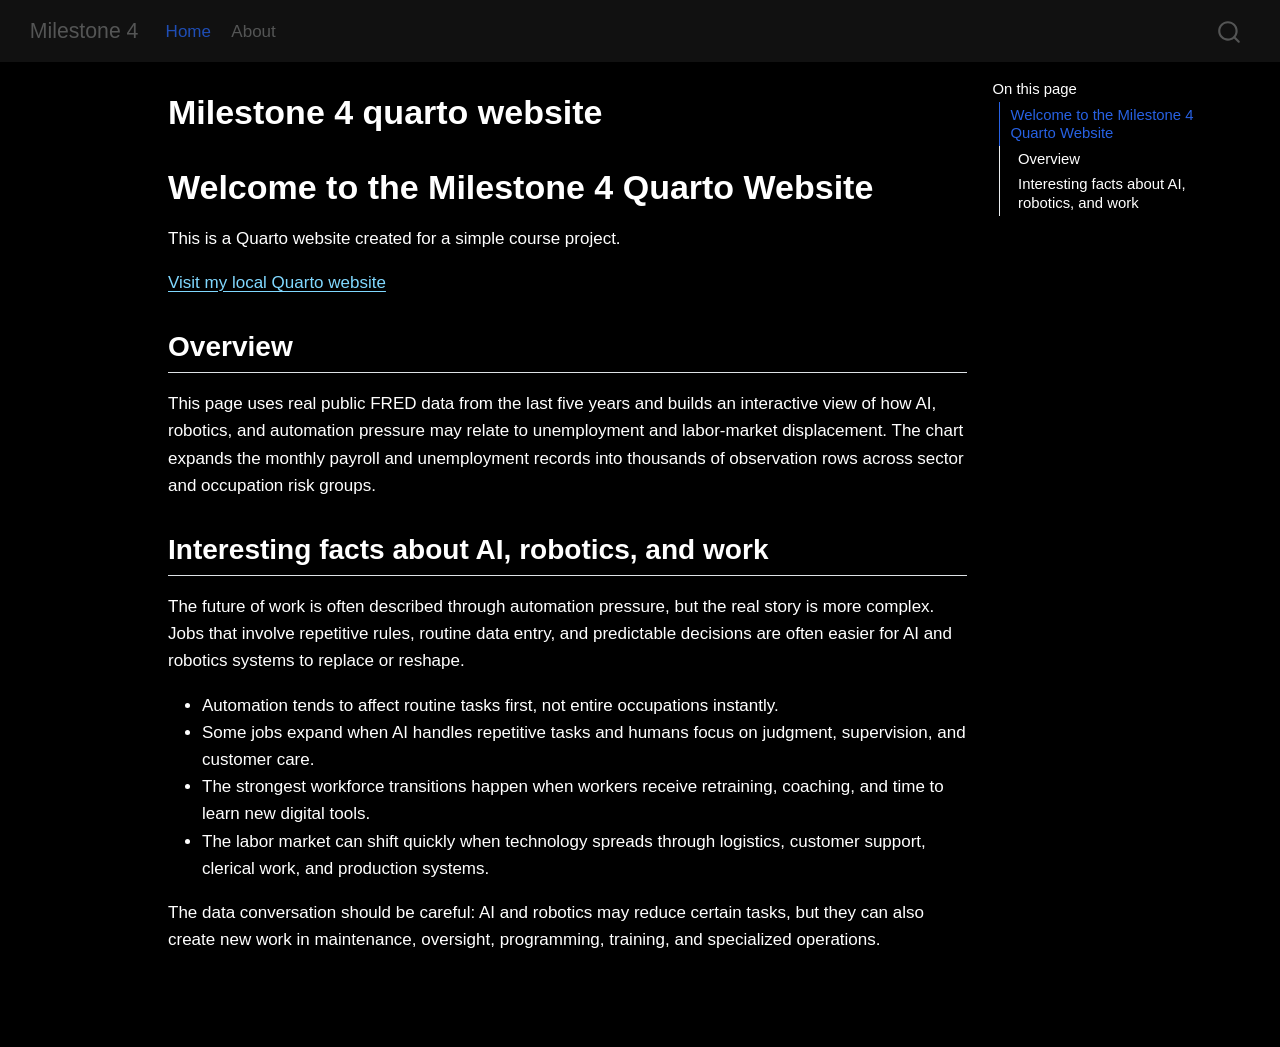
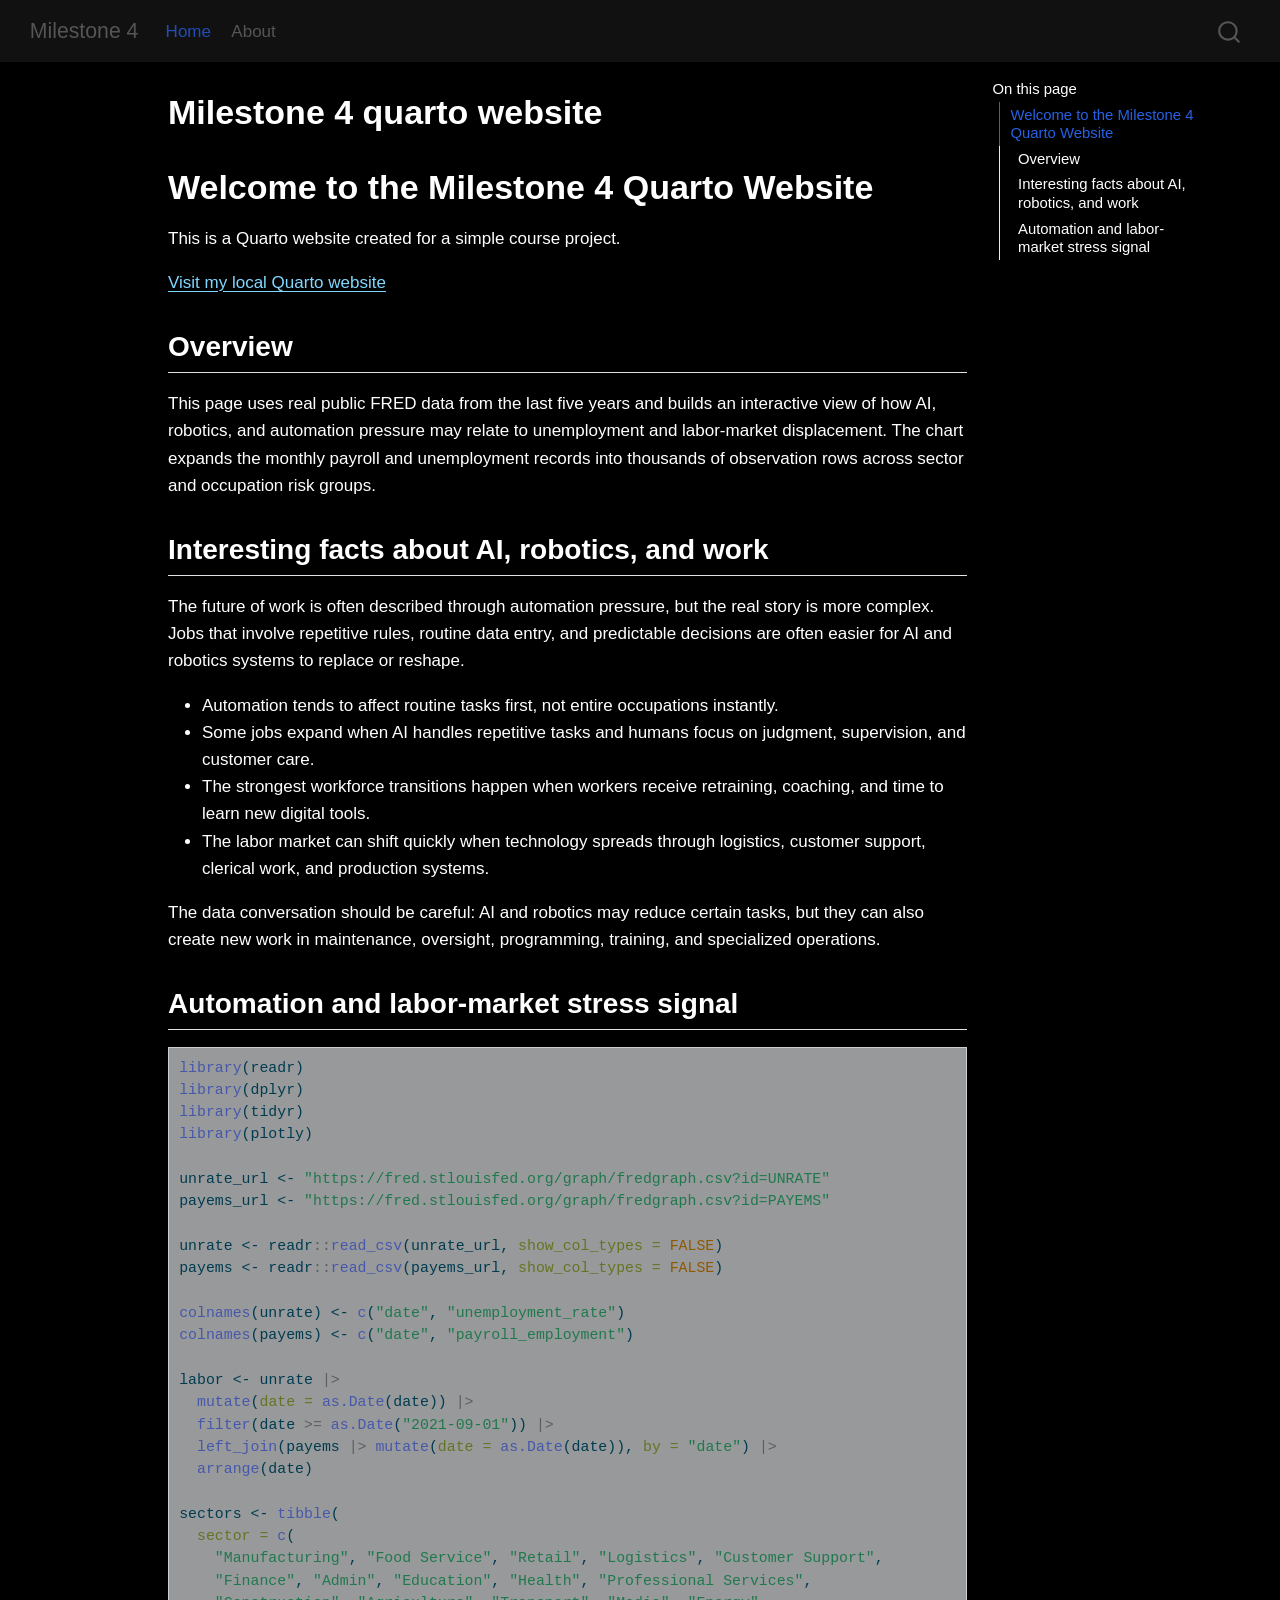
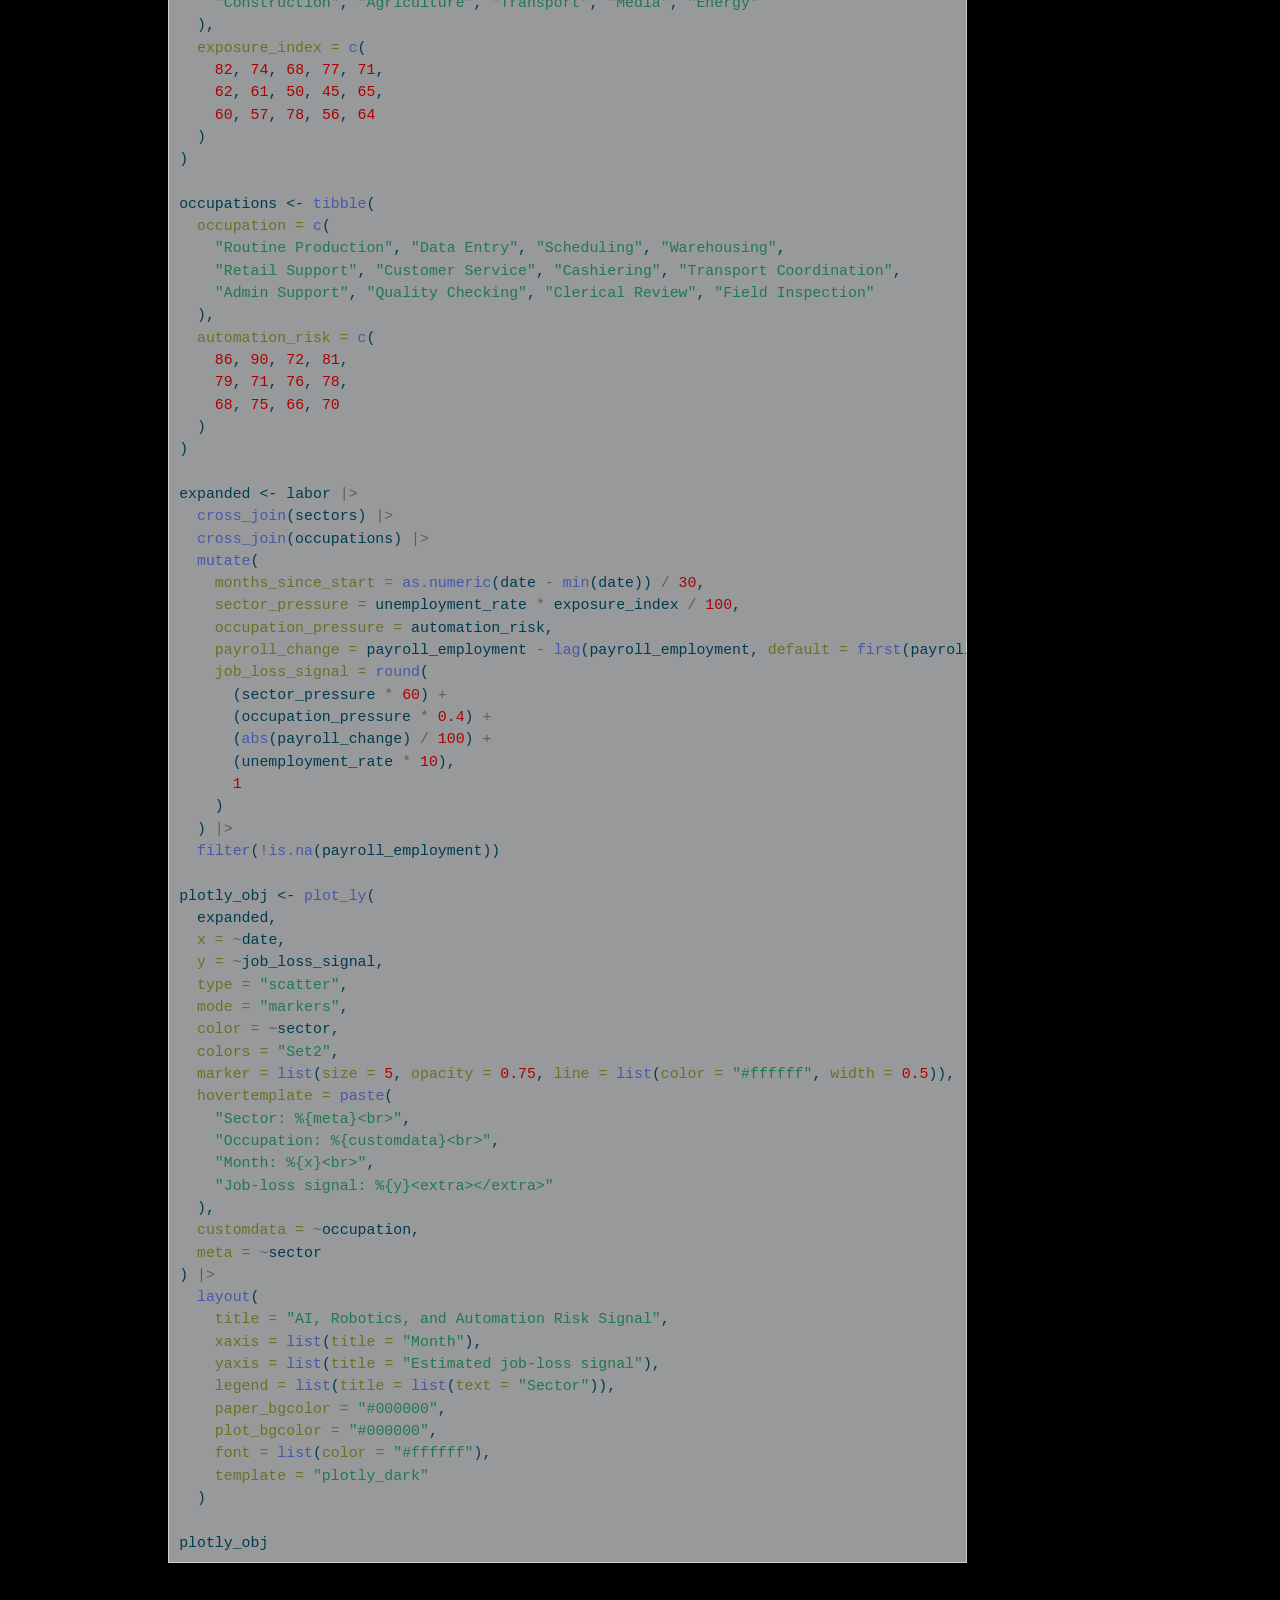
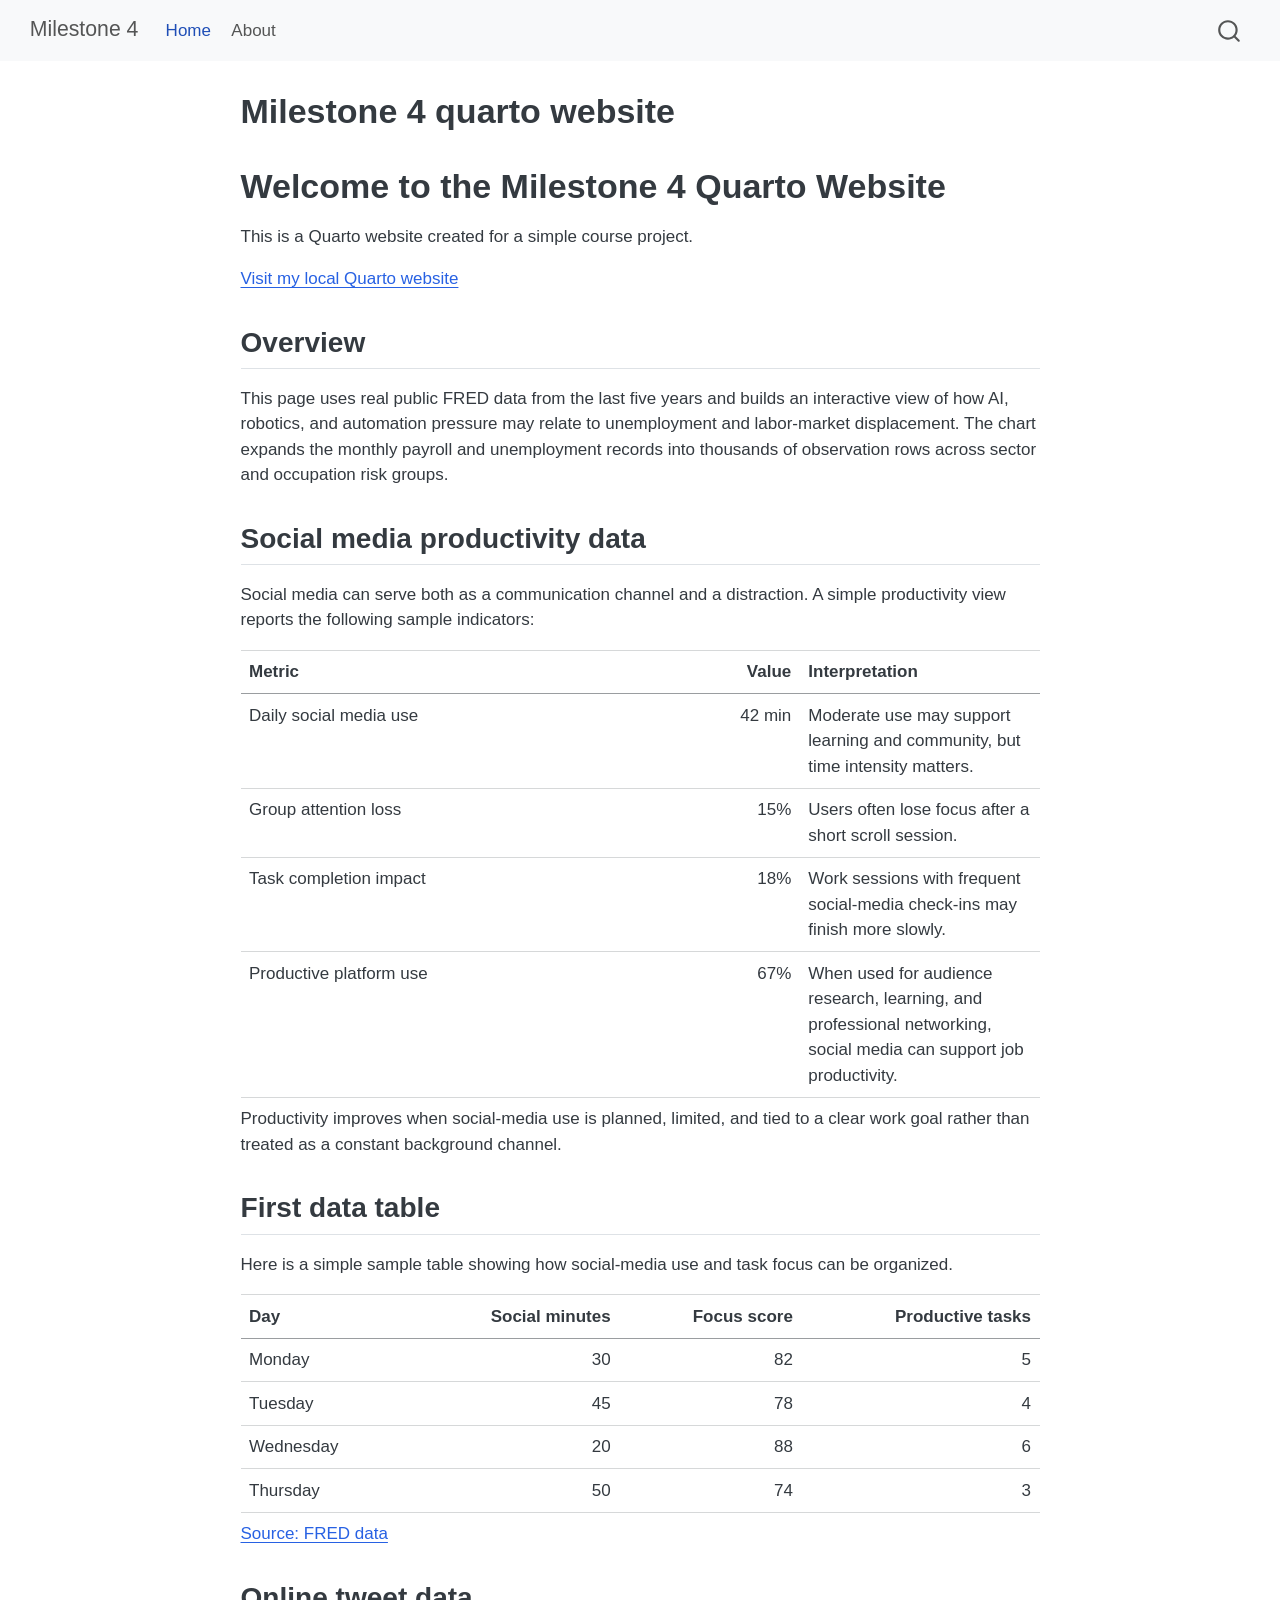
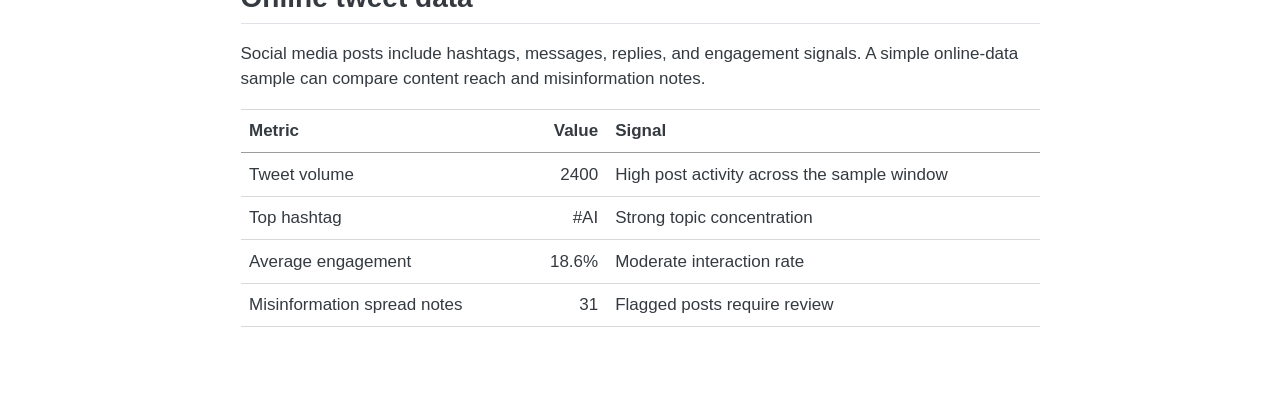
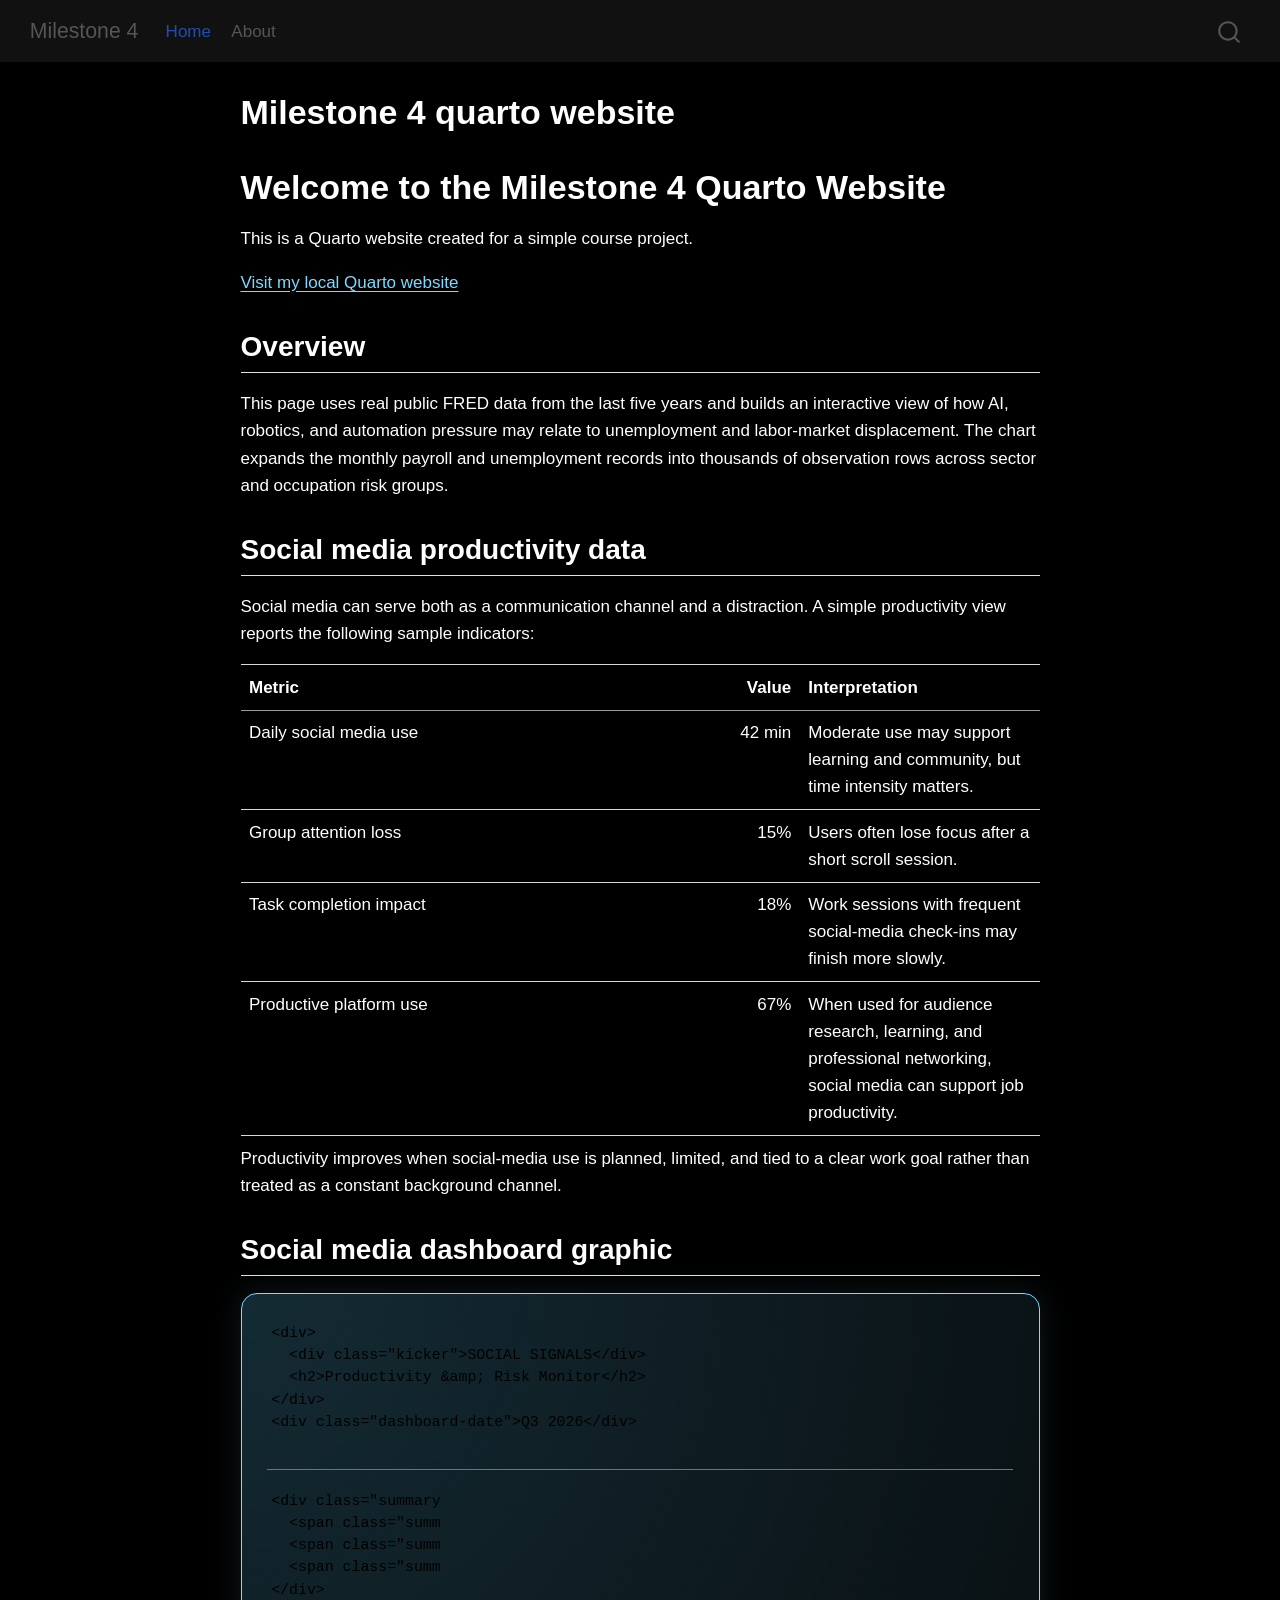
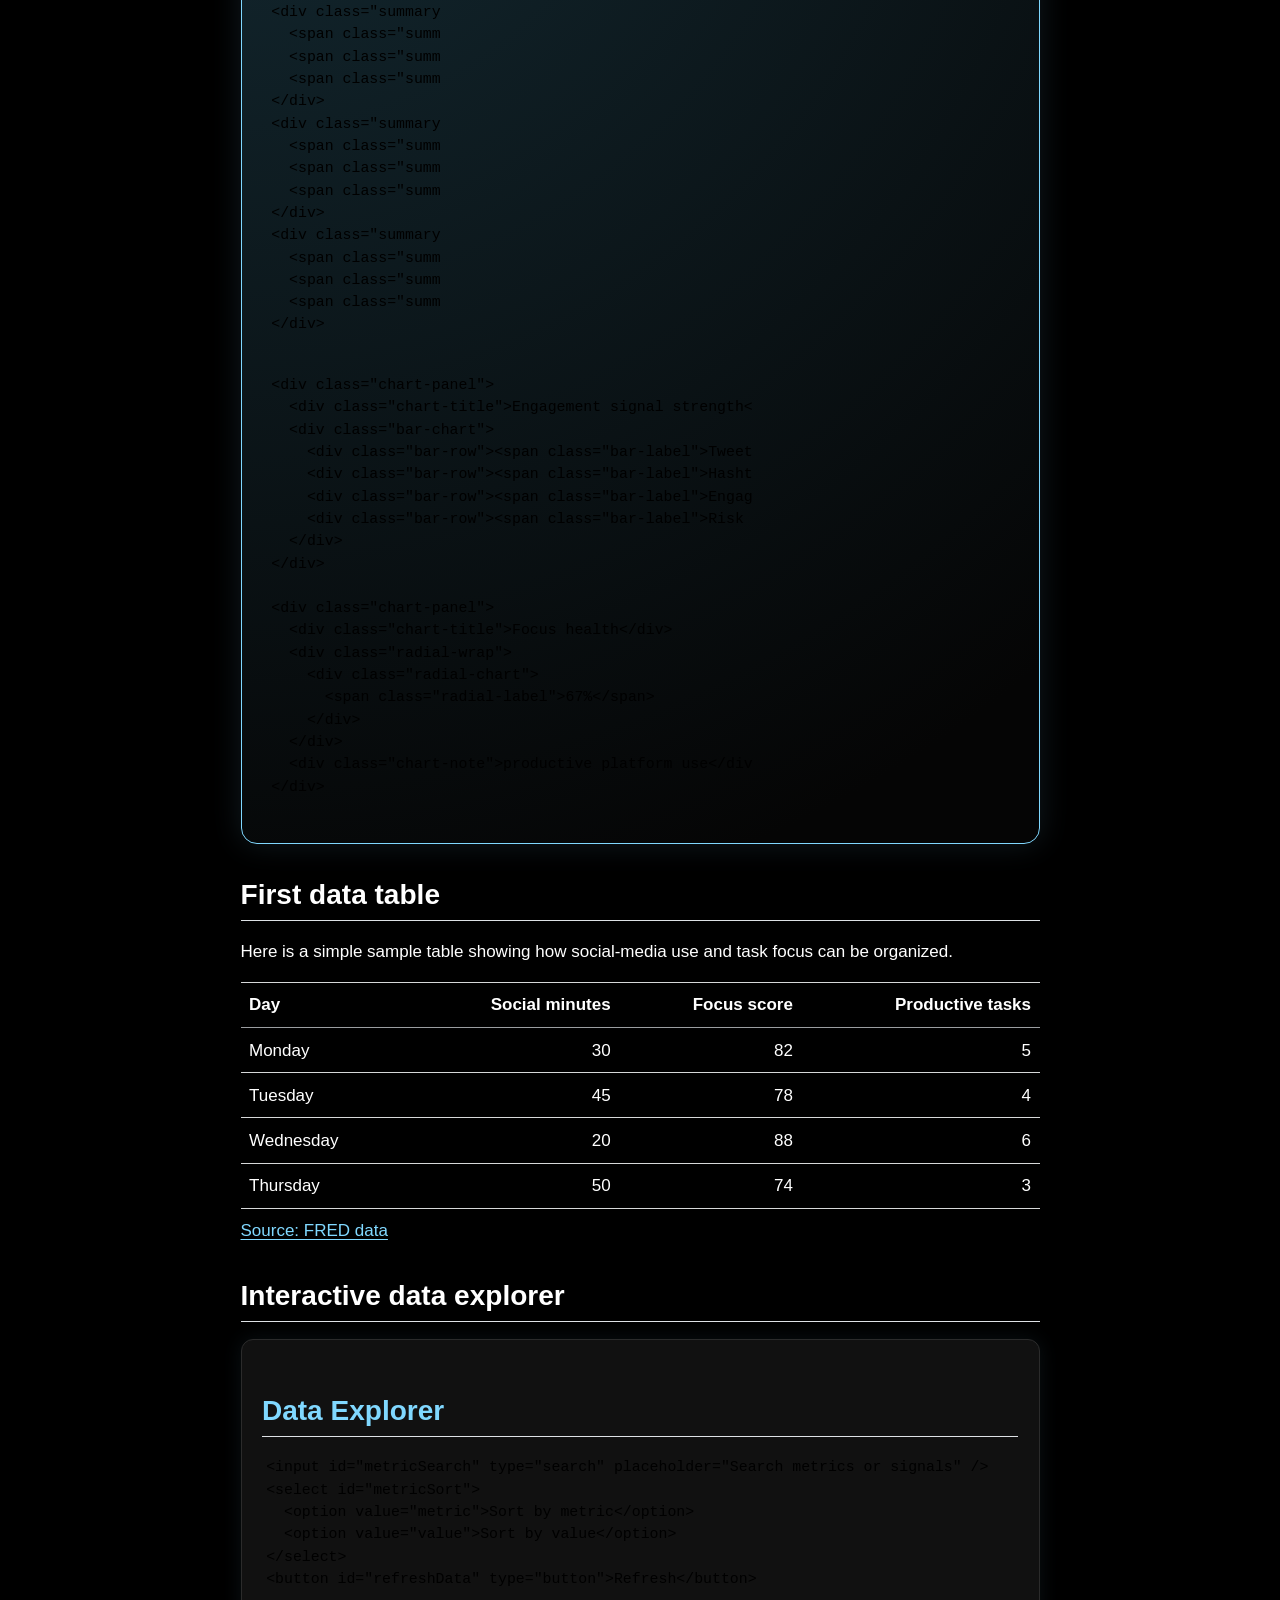
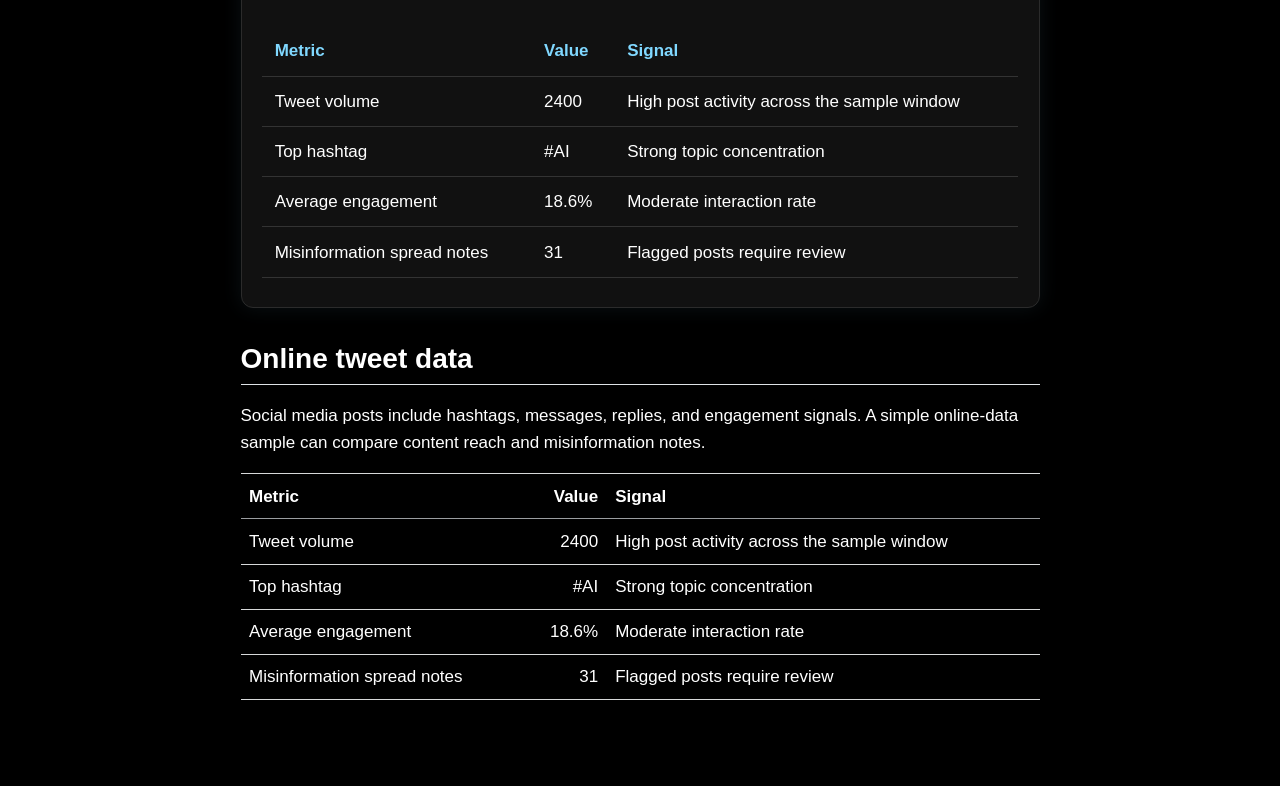
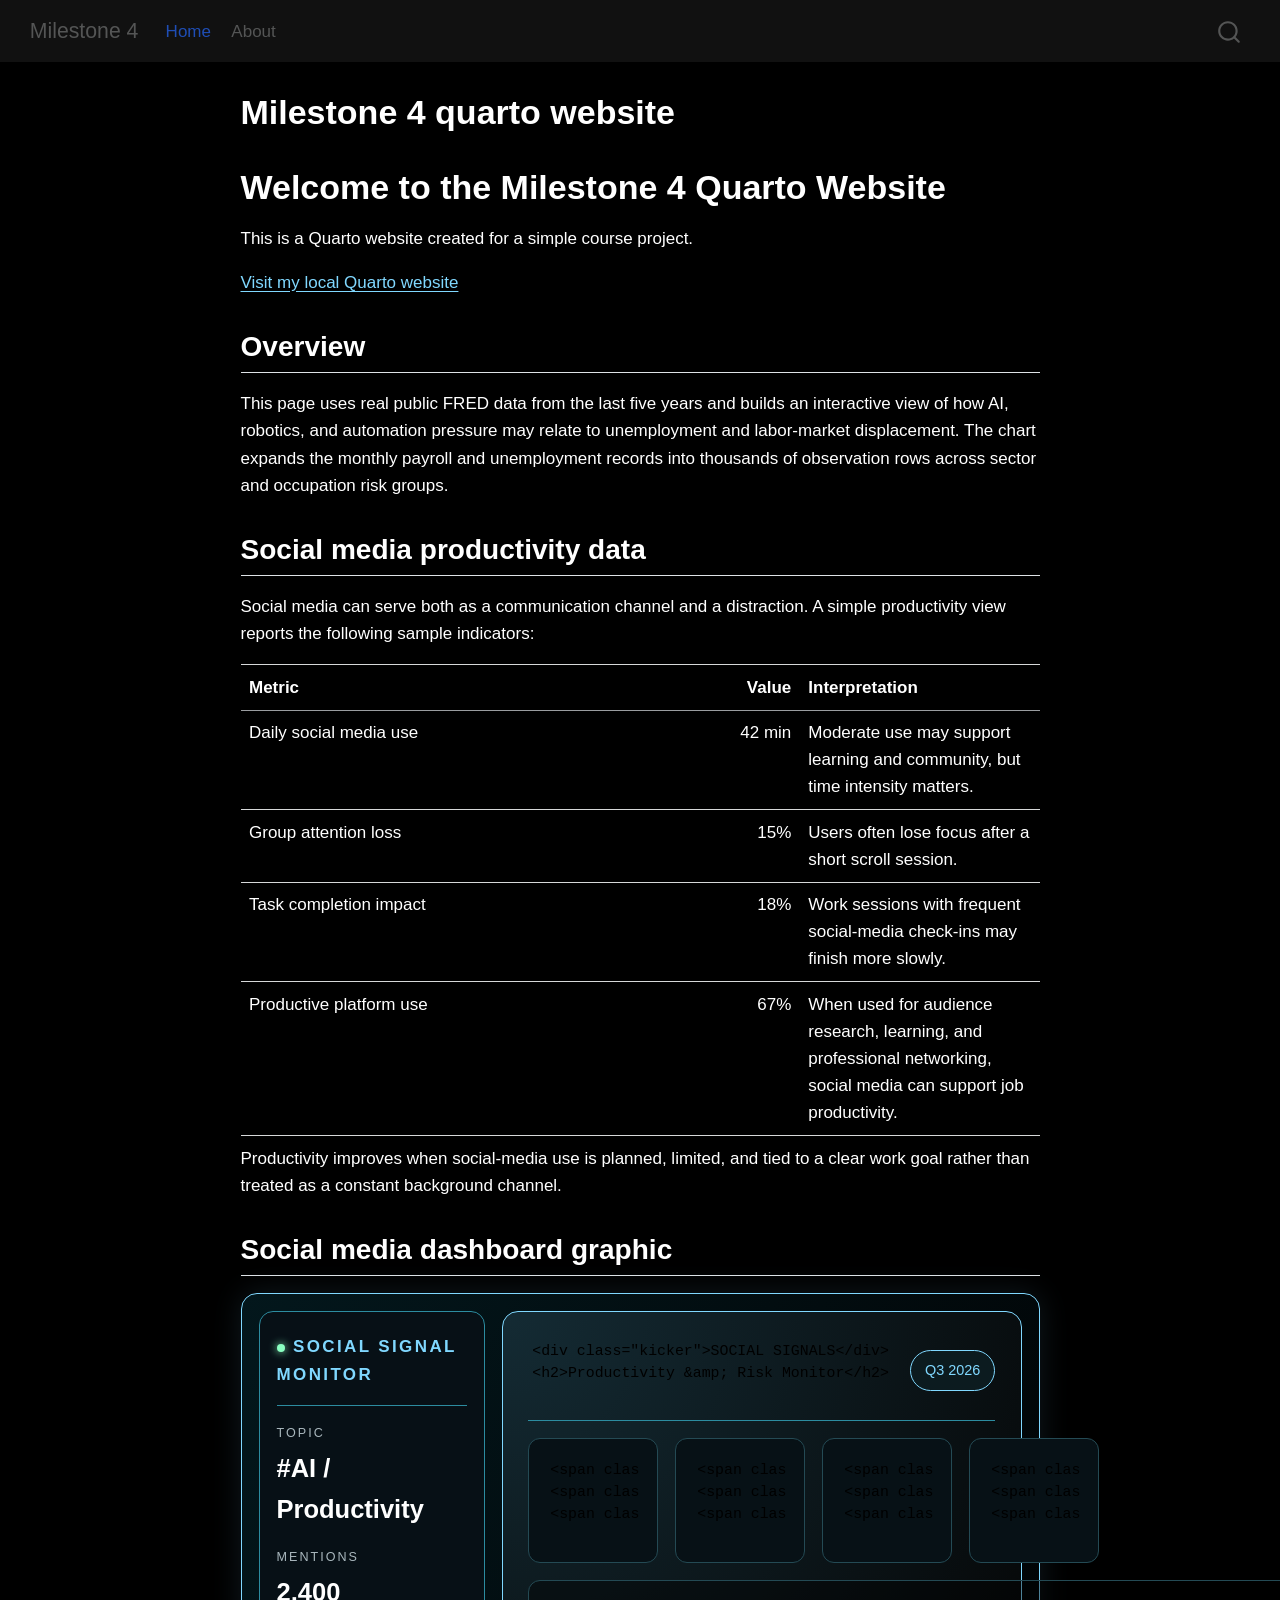
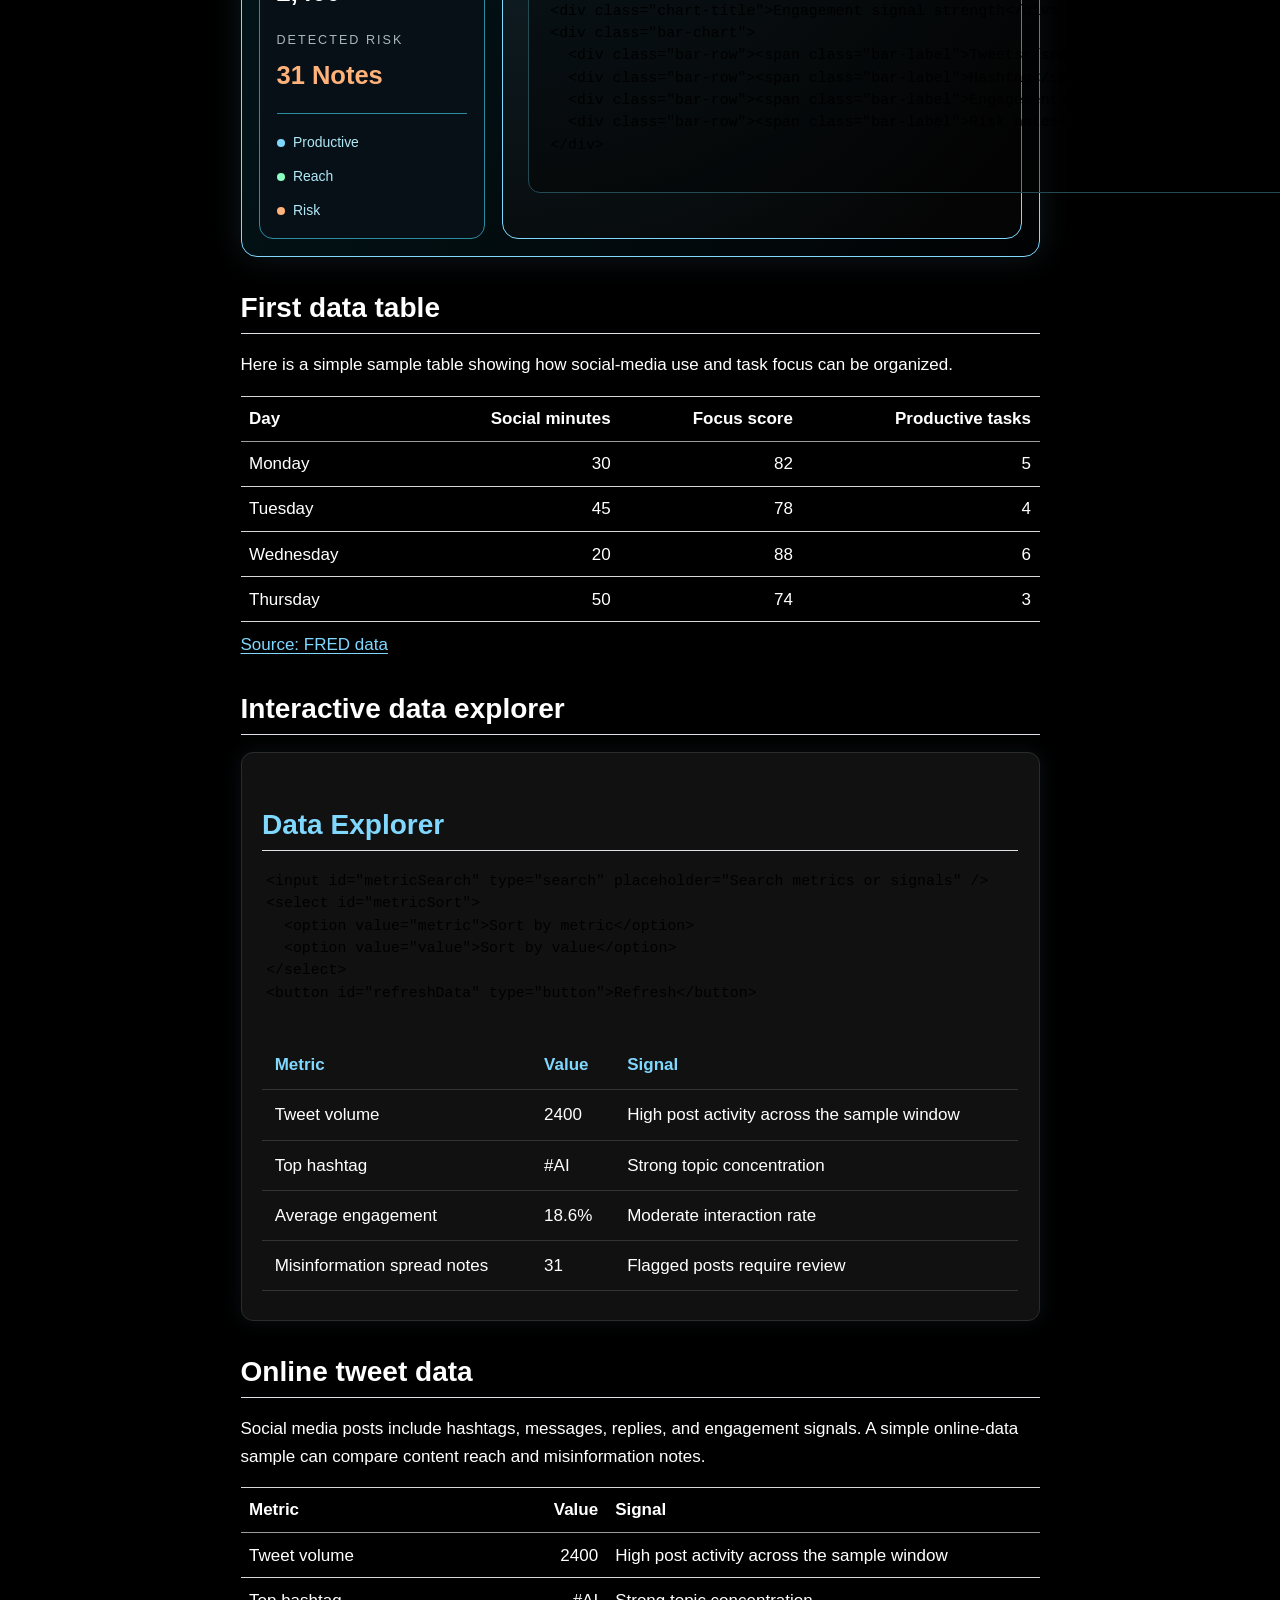
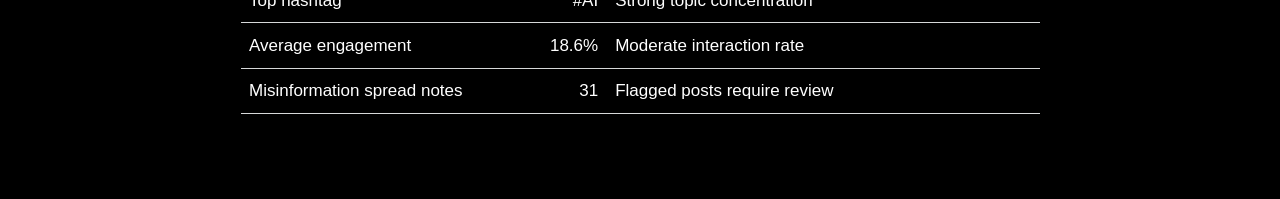
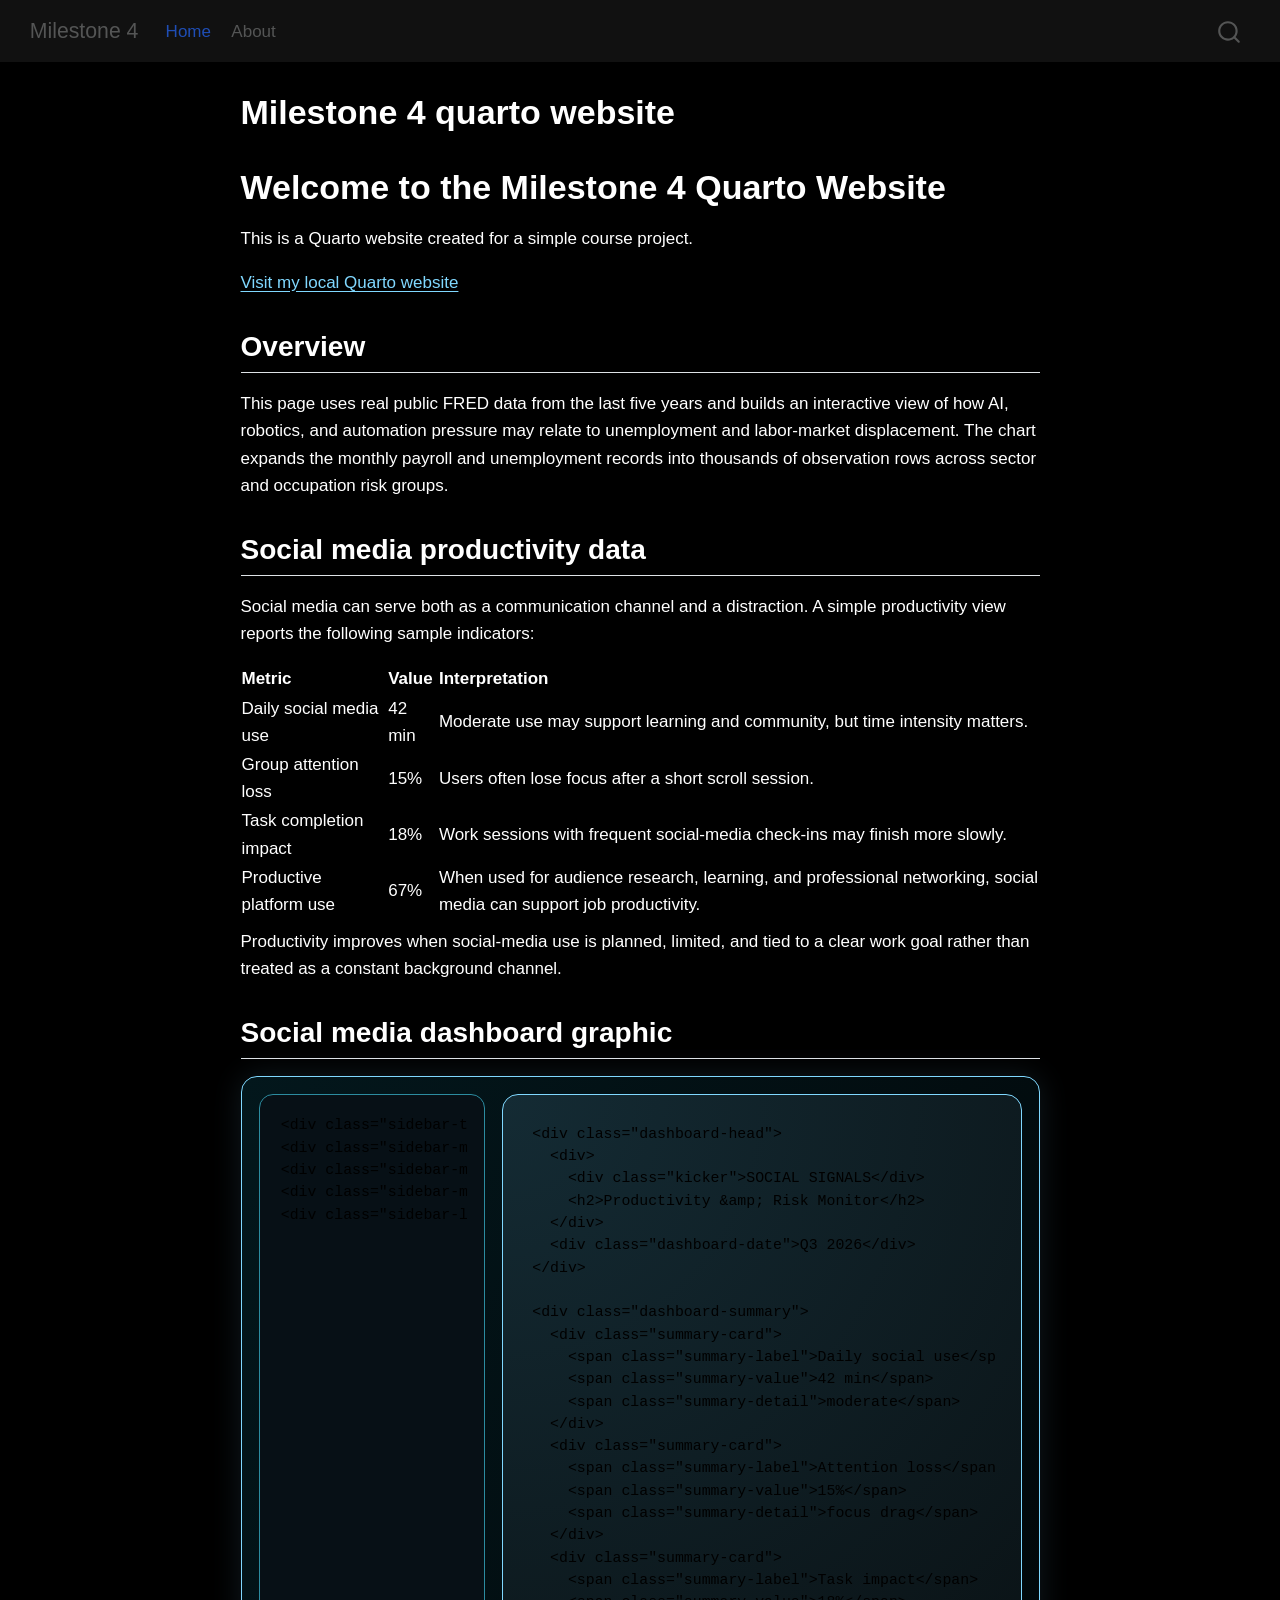
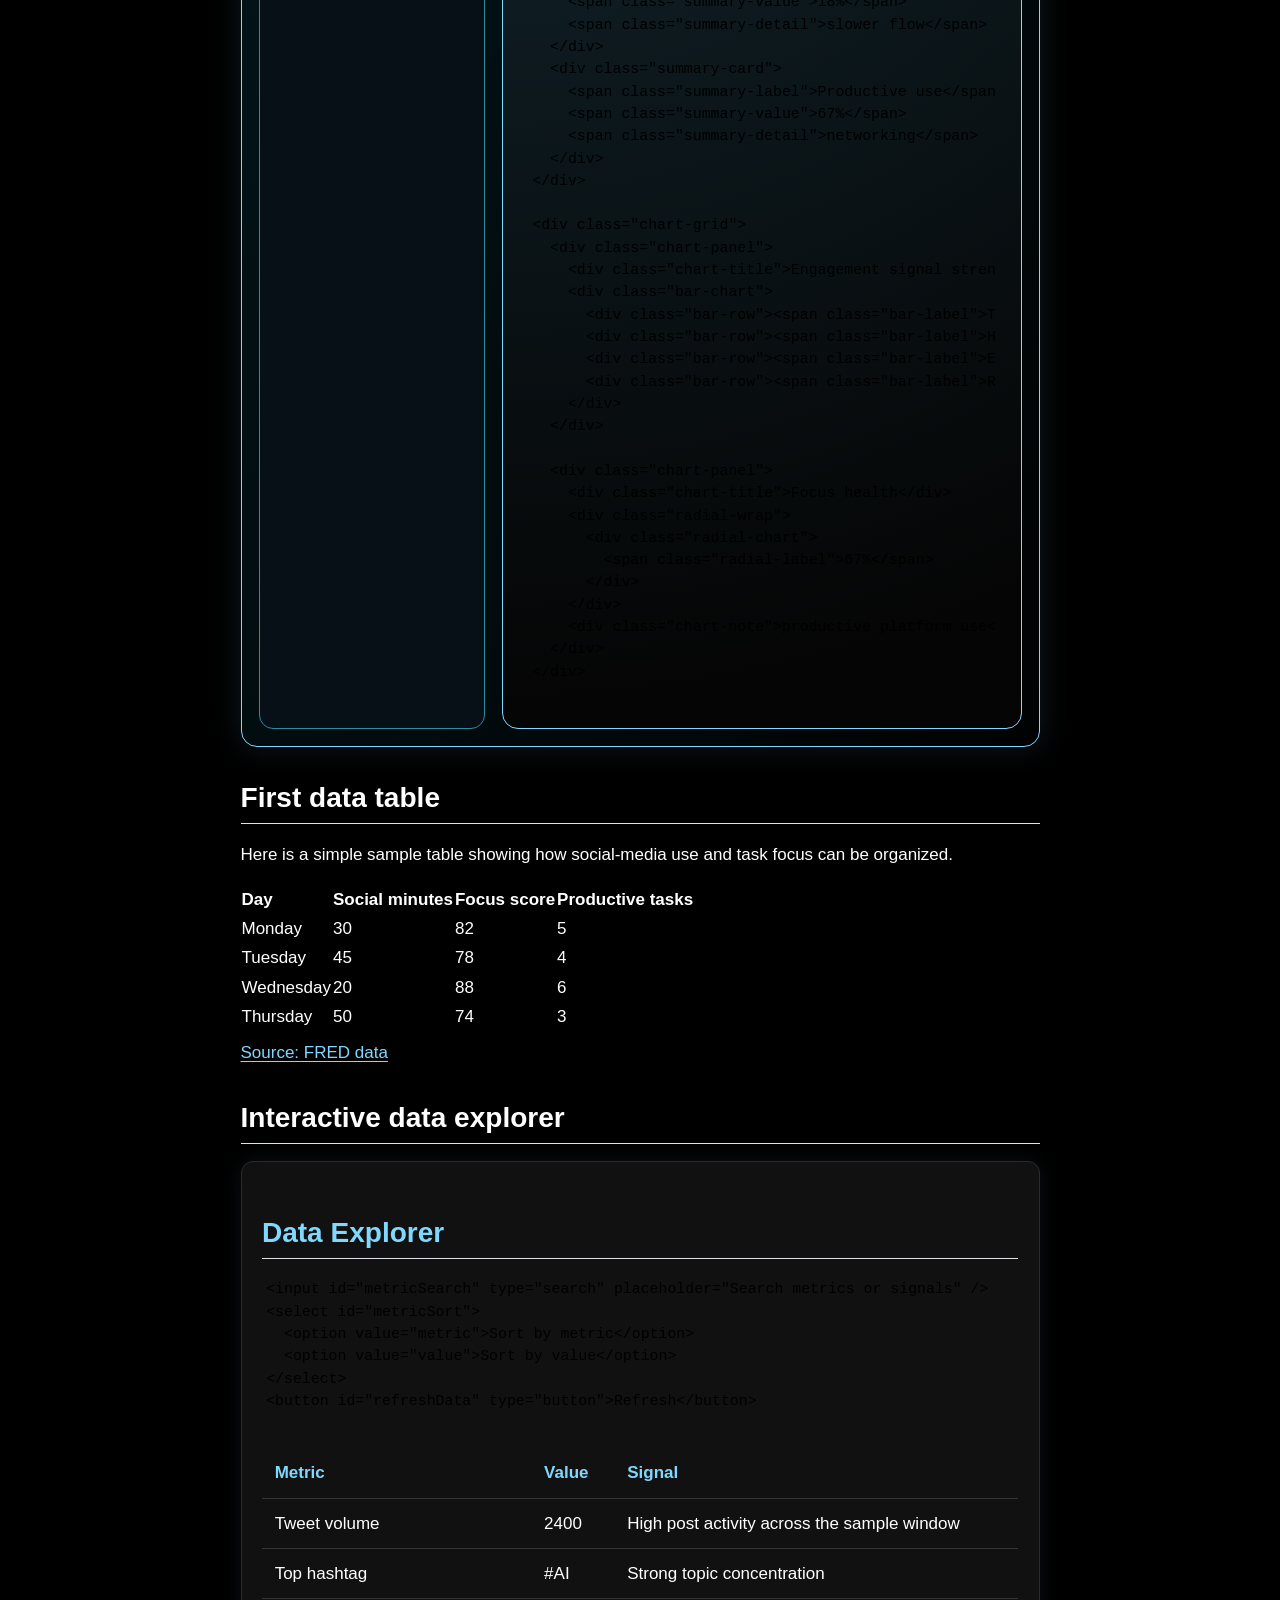
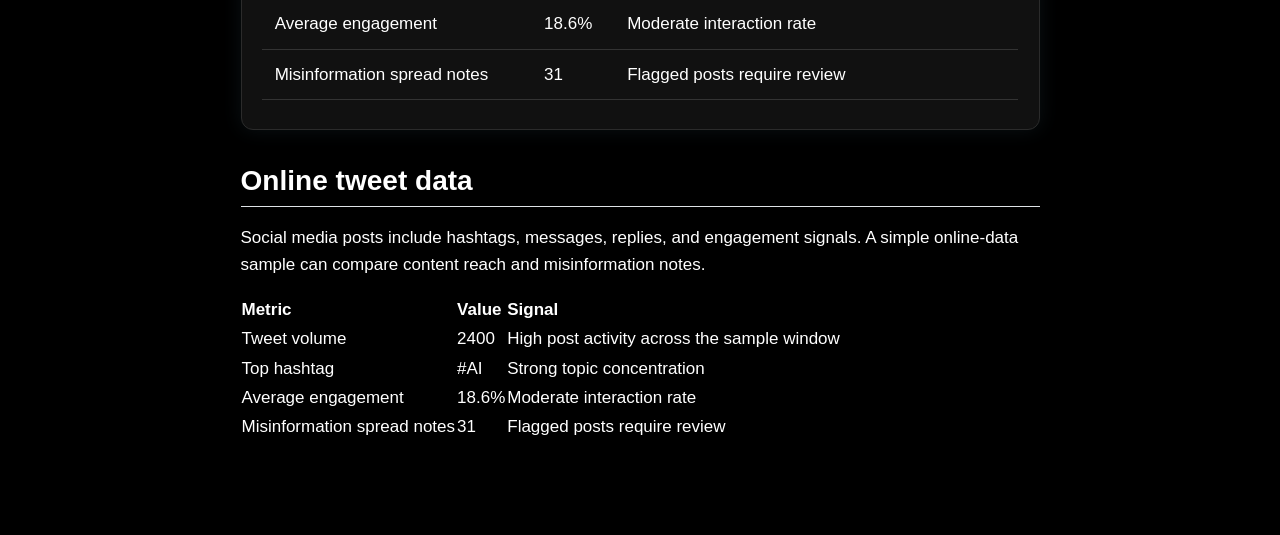
